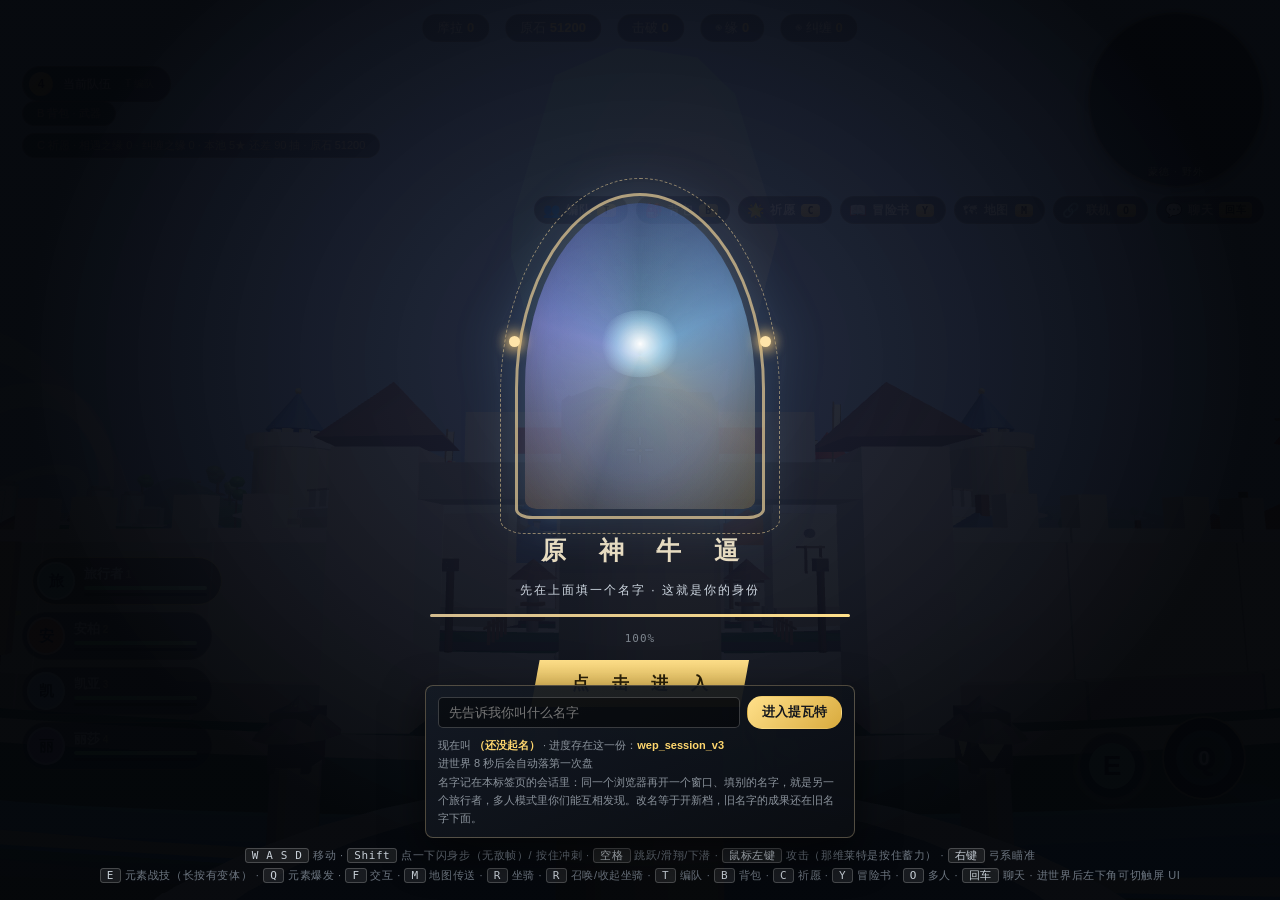
==== ys/原神启动.html @ 320d1ef2 "gta,原神" ====
<!DOCTYPE html>
<html lang="zh-CN">
<head>
<meta charset="UTF-8">
<meta name="viewport" content="width=device-width,initial-scale=1,maximum-scale=1,user-scalable=no,viewport-fit=cover">
<title>原神牛逼</title>
<style>
:root{--gold:#d3bc8e;--gold2:#ffd76e}
*{margin:0;padding:0;box-sizing:border-box}
html,body{width:100%;height:100%;overflow:hidden;background:#000;color:#fff;
  font-family:"PingFang SC","Microsoft YaHei",sans-serif;user-select:none}
#c{display:block;position:fixed;inset:0}
#ui{position:fixed;inset:0;pointer-events:none;z-index:10}
#cross{position:absolute;left:50%;top:50%;width:26px;height:26px;margin:-13px 0 0 -13px}
#cross i{position:absolute;background:rgba(255,255,255,.9);box-shadow:0 0 3px #000}
#cross .t,#cross .b{width:2px;height:8px;left:12px}
#cross .l,#cross .r{height:2px;width:8px;top:12px}
#cross .t{top:0}#cross .b{bottom:0}#cross .l{left:0}#cross .r{right:0}
#cross .d{width:3px;height:3px;left:11.5px;top:11.5px;border-radius:50%;background:var(--gold2)}
#cross.hide{display:none}
/* 操作方式开关：自动判定认错机器（带触摸屏的笔记本会被当成手机）时，玩家自己掰回来 */
#uiMode{position:absolute;left:12px;bottom:12px;z-index:11;display:none;
  pointer-events:auto;cursor:pointer;font-size:11px;letter-spacing:1px;color:var(--gold);
  touch-action:manipulation;
  background:rgba(14,18,26,.62);border:1px solid rgba(211,188,142,.35);
  border-radius:16px;padding:5px 13px;transition:.2s}
#uiMode:hover{border-color:var(--gold2);background:rgba(58,48,26,.72);color:#fff}
#uiMode.on{display:block}
body.touch #uiMode{left:50%;bottom:8px;transform:translateX(-50%);padding:6px 15px;font-size:11.5px}
body.tl #uiMode{display:none!important}
#aim{position:absolute;inset:0;display:none}
#aim.on{display:block}
#aim .cross{position:absolute;left:50%;top:50%;width:32px;height:32px;margin:-16px 0 0 -16px}
#aim .cross i{position:absolute;background:#ffd76e;box-shadow:0 0 3px #000}
#aim .cross .t,#aim .cross .b{width:2px;height:10px;left:15px}
#aim .cross .l,#aim .cross .r{height:2px;width:10px;top:15px}
#aim .cross .t{top:0}#aim .cross .b{bottom:0}
#aim .cross .l{left:0}#aim .cross .r{right:0}
#aim .cross .d{width:4px;height:4px;left:14px;top:14px;border-radius:50%;background:#ffd76e}
#aim .bar{position:absolute;left:50%;top:calc(50% + 40px);transform:translateX(-50%);
  width:160px;height:5px;background:rgba(0,0,0,.6);border:1px solid rgba(255,215,110,.5);
  border-radius:3px;overflow:hidden}
#aim .bar i{display:block;height:100%;width:0%;background:linear-gradient(90deg,#ffd76e,#fff2c0)}
#aim .hint{position:absolute;left:50%;top:calc(50% + 56px);transform:translateX(-50%);
  font-size:12px;color:rgba(255,255,255,.55);text-shadow:0 1px 3px #000}
#aim .vig{position:absolute;inset:0;background:radial-gradient(ellipse at center,
  transparent 30%, rgba(0,0,0,.35) 70%, rgba(0,0,0,.85) 100%);pointer-events:none}
#teamBar{position:absolute;left:22px;top:66px;
  background:rgba(14,18,26,.62);border:1px solid rgba(211,188,142,.35);
  border-radius:24px;padding:5px 16px 5px 6px;
  display:flex;align-items:center;gap:10px;font-size:12px;
  cursor:pointer;pointer-events:auto;transition:.2s}
#teamBar:hover{border-color:var(--gold2);background:rgba(58,48,26,.72)}
#teamBar .num{width:24px;height:24px;border-radius:50%;
  background:linear-gradient(135deg,#ffe08a,#d9ab3e);color:#2a2008;
  display:grid;place-items:center;font-weight:800;font-size:12px}
#teamBar .key{font-size:10px;color:var(--gold);opacity:.8;margin-left:4px}
#bagBar{position:absolute;left:22px;top:101px;background:rgba(14,18,26,.62);
  border:1px solid rgba(211,188,142,.35);border-radius:24px;padding:4px 14px;
  font-size:11px;color:var(--gold);cursor:pointer;pointer-events:auto;transition:.2s}
#bagBar:hover{border-color:var(--gold2);background:rgba(58,48,26,.72);color:#fff}
#bossBar{position:absolute;left:50%;top:70px;transform:translateX(-50%);
  width:min(620px,72vw);display:none;text-align:center}
#bossBar.on{display:block}
#bossBar .name{font-size:15px;font-weight:700;letter-spacing:3px;color:#ffe9a8;
  text-shadow:0 2px 6px #000,0 0 20px rgba(255,150,80,.6);margin-bottom:5px}
#bossBar .name .sub{font-size:11px;color:rgba(255,255,255,.6);margin-left:8px;font-weight:400}
#bossBar .bar{height:12px;background:rgba(0,0,0,.7);
  border:1px solid rgba(255,200,100,.5);border-radius:6px;overflow:hidden}
#bossBar .bar i{display:block;height:100%;
  background:linear-gradient(90deg,#ff4040,#ff9040,#ffd76e);transition:width .25s}
#bossBar .hp{font-size:11px;color:rgba(255,255,255,.65);margin-top:3px;font-family:monospace}
#mapWrap{position:absolute;inset:0;display:none;align-items:center;justify-content:center;
  background:rgba(4,8,14,.88);pointer-events:auto;z-index:25;backdrop-filter:blur(6px)}
#mapWrap.on{display:flex}
.mapPanel{width:min(900px,96vw);max-height:94vh;padding:20px;
  background:linear-gradient(155deg,rgba(20,26,36,.98),rgba(10,13,18,.98));
  border:1px solid rgba(211,188,142,.45);border-radius:8px;position:relative;
  box-shadow:0 30px 90px rgba(0,0,0,.85)}
.mapPanel .hdr{display:flex;justify-content:space-between;align-items:flex-start;gap:10px;margin-bottom:14px}
.mapPanel .hdr .ttl{flex:1 1 auto;min-width:0;font-size:20px;font-weight:800;letter-spacing:6px;color:var(--gold2);
  text-shadow:0 2px 8px rgba(255,200,80,.3)}
.mapPanel .hdr .ttl .sub{display:block;font-size:11px;color:#8b939c;margin:5px 0 0;font-weight:400;
  letter-spacing:.4px;line-height:1.65}
/* 每个面板右上角的 ×：字号大、命中区够宽，手机上也要点得到（title 里留着原来的快捷键说明） */
.mapPanel .hdr .cls{cursor:pointer;flex:0 0 auto;color:#cfd8e2;font-size:19px;font-weight:700;line-height:1;
  min-width:34px;min-height:32px;display:grid;place-items:center;touch-action:manipulation;
  border:1px solid rgba(255,255,255,.22);border-radius:8px;background:rgba(255,255,255,.05);transition:.15s}
.mapPanel .hdr .cls:hover{color:#fff;border-color:var(--gold2);background:rgba(255,215,110,.16)}
#mapCanvas{display:block;width:100%;max-width:min(860px,max(200px,calc((94vh - 170px)*1.65)));height:auto;
  margin:0 auto;border-radius:5px;
  background:radial-gradient(ellipse at 50% 50%,rgba(30,50,80,.6),rgba(6,12,20,.9));
  border:1px solid rgba(211,188,142,.25)}
.mapPanel .ftr{margin-top:12px;display:flex;gap:14px;flex-wrap:wrap;font-size:12px;color:#a8b0b8}
.mapPanel .ftr .lg{display:flex;align-items:center;gap:6px}
.mapPanel .ftr .lg i{display:inline-block;width:10px;height:10px;border-radius:50%}
.tpBtn{position:absolute;pointer-events:none;transform:translate(-50%,-50%)}
.tpBtn .ic{width:26px;height:26px;border-radius:50%;cursor:pointer;pointer-events:auto;
  display:grid;place-items:center;font-size:14px;color:#12151c;transition:.15s;
  box-shadow:0 0 0 2px rgba(255,255,255,.85),0 0 16px rgba(255,215,110,.6);font-weight:900}
.tpBtn .ic:hover{filter:brightness(1.45);transform:scale(1.14)}
/* 名字只在悬停时出现：十几个锚点各自挂一块牌，图就又糊了 */
.tpBtn .nm{position:absolute;left:50%;top:30px;transform:translateX(-50%);
  white-space:nowrap;font-size:11px;color:#fff;background:rgba(0,0,0,.8);
  padding:2px 8px;border-radius:10px;border:1px solid rgba(211,188,142,.4);
  pointer-events:none;opacity:0;transition:.12s}
.tpBtn .ic:hover+.nm{opacity:1}
/* 总览图上二十多个锚点挤在一起，图标收小一号才不糊 */
.tpBtn.mini .ic{width:17px;height:17px;font-size:10px;
  box-shadow:0 0 0 1.6px rgba(255,255,255,.85),0 0 9px rgba(255,215,110,.55)}
#teamWrap{position:fixed;inset:0;display:none;align-items:center;justify-content:center;
  background:rgba(4,8,14,.9);z-index:26;backdrop-filter:blur(7px);padding:18px;overflow:auto}
#teamWrap.on{display:flex}
.teTabs{display:flex;gap:8px;margin-bottom:13px;flex-wrap:wrap}
.teTabs .tab{cursor:pointer;font-size:12px;padding:6px 15px;border-radius:16px;
  border:1px solid rgba(255,255,255,.18);color:#a8b0b8;transition:.15s}
.teTabs .tab:hover{color:#fff;border-color:var(--gold2)}
.teTabs .tab.on{color:#12151c;background:linear-gradient(135deg,#ffe08a,#d9ab3e);
  border-color:#ffe08a;font-weight:700}
.teHd{display:flex;gap:10px;align-items:center;margin-bottom:12px;font-size:11px;
  letter-spacing:2px;color:#8b939c}
.teHd input{background:rgba(0,0,0,.5);border:1px solid rgba(211,188,142,.4);color:var(--gold2);
  border-radius:6px;padding:6px 10px;font-size:14px;letter-spacing:2px;outline:none;width:210px}
.teBody{display:grid;grid-template-columns:308px 1fr;gap:18px}
@media(max-width:840px){.teBody{grid-template-columns:1fr}}
.teSec{font-size:11px;letter-spacing:3px;color:#8b939c;margin:0 0 9px}
.slot{display:flex;align-items:center;gap:9px;border:1px dashed rgba(211,188,142,.3);
  border-radius:10px;padding:7px 9px;margin-bottom:8px;min-height:56px;
  background:rgba(255,255,255,.02)}
.slot.full{border-style:solid;background:linear-gradient(90deg,rgba(58,48,26,.6),rgba(14,18,26,.6))}
.slot.bgSel{cursor:pointer;border-color:#ffd76e;box-shadow:0 0 0 1px rgba(255,215,110,.35)}
.slot .no{width:21px;height:21px;border-radius:50%;background:rgba(255,255,255,.1);
  display:grid;place-items:center;font-size:11px;color:var(--gold2);flex:0 0 auto}
.slot .av{width:38px;height:38px;border-radius:50%;display:grid;place-items:center;
  font-size:15px;font-weight:800;color:#12151c;flex:0 0 auto}
.slot .info{flex:1;min-width:0}
.slot .info b{font-size:13px;font-weight:600;display:block}
.slot .info span{font-size:10px;color:#8b939c}
.slot .ops{display:flex;gap:4px;flex:0 0 auto}
.slot .ops i{cursor:pointer;width:23px;height:23px;border-radius:6px;font-style:normal;
  display:grid;place-items:center;font-size:11px;color:#c8d0d8;
  background:rgba(255,255,255,.07);border:1px solid rgba(255,255,255,.12);transition:.15s}
.slot .ops i:hover{background:rgba(255,215,110,.24);color:#fff}
.slot .ph{font-size:11px;color:#5f6871;letter-spacing:2px;margin:auto}
.teGrid{display:grid;grid-template-columns:repeat(auto-fill,minmax(104px,1fr));gap:9px;
  align-content:start;max-height:46vh;overflow:auto;padding-right:4px}
.ccard{position:relative;cursor:pointer;border:1px solid rgba(255,255,255,.13);border-radius:9px;
  padding:9px 7px;background:rgba(255,255,255,.04);transition:.15s;text-align:center}
.ccard:hover{border-color:var(--gold2);transform:translateY(-2px);background:rgba(58,48,26,.5)}
.ccard.in{opacity:.4;cursor:default;transform:none;border-color:rgba(109,224,138,.55)}
.ccard.in:hover{background:rgba(255,255,255,.04)}
.ccard .av{width:36px;height:36px;margin:0 auto 6px;border-radius:50%;display:grid;
  place-items:center;font-size:14px;font-weight:800;color:#12151c}
.ccard .nm{font-size:12.5px}
.ccard .el{font-size:9.5px;color:#8b939c;margin-top:2px}
.ccard .tag{position:absolute;right:6px;top:5px;font-size:9px;color:#6de08a}
.teFtr{margin-top:15px;display:flex;gap:10px;align-items:center;flex-wrap:wrap}
/* ---- 背包 · 武器 ---- */
#bagWrap{position:fixed;inset:0;display:none;align-items:center;justify-content:center;
  background:rgba(4,8,14,.9);z-index:27;backdrop-filter:blur(7px);padding:18px;overflow:auto}
#bagWrap.on{display:flex}
.bgBody{display:grid;grid-template-columns:300px 1fr;gap:16px}
/* 名册有 15 个角色：整列自己滚，别把面板撑到屏幕外 */
#bgChars{max-height:38vh;overflow:auto;padding-right:5px}
.slot.ro{min-height:44px;padding:5px 9px;margin-bottom:5px;opacity:.72}
.slot.ro.bgSel{opacity:1}
.slot.ro .no{font-size:10px;color:#8b939c;background:rgba(255,255,255,.05)}
.slot.ro .av{width:32px;height:32px;font-size:13px}
@media(max-width:860px){.bgBody{grid-template-columns:1fr}}
/* 三个子页签：圣遗物 / 武器 / 经验书 */
.bgTabs{display:flex;gap:8px;margin:2px 0 13px}
.bgTab{cursor:pointer;font-size:12px;padding:6px 18px;border-radius:16px;letter-spacing:1px;
  border:1px solid rgba(255,255,255,.18);color:#a8b0b8;transition:.15s}
.bgTab:hover{color:#fff;border-color:rgba(211,188,142,.6)}
.bgTab.on{color:#2a2008;font-weight:800;border-color:transparent;
  background:linear-gradient(180deg,#ffe08a,#d9ab3e)}
.bgPane{display:none}
.bgPane.on{display:block}
.bgEmpty{border:1px dashed rgba(211,188,142,.3);border-radius:9px;padding:26px 20px;
  min-height:26vh;display:flex;flex-direction:column;gap:10px;align-items:center;
  justify-content:center;text-align:center;color:#8b939c;font-size:12px;line-height:1.9;
  background:rgba(255,255,255,.02)}
.bgEmpty b{font-size:15px;letter-spacing:3px;color:#c8b58a}
.bgEmpty span{max-width:560px}
/* 圣遗物页签：已穿五槽 / 套装计数 / 全部列表 / 强化区 */
.artSlots{display:flex;flex-wrap:wrap;gap:8px;margin:0 0 11px}
.asSlot{width:92px;padding:8px 6px;border-radius:9px;text-align:center;font-size:10.5px;cursor:pointer;
  border:1px solid rgba(255,255,255,.14);background:rgba(255,255,255,.03);transition:.15s}
.asSlot:hover{border-color:rgba(211,188,142,.6)}
.asSlot b{display:block;font-size:11.5px;letter-spacing:1px;margin-top:3px;color:#e8eef5}
.asSlot .sv{display:block;font-size:10px;color:#c8b58a;margin-top:2px}
.asSlot.empty{opacity:.5}
.artSets{display:flex;flex-wrap:wrap;gap:7px;margin:0 0 13px;font-size:11px}
.artSets .st{padding:4px 10px;border-radius:12px;border:1px solid rgba(255,255,255,.14);color:#98a1ab}
.artSets .st.on2{color:#ffe9b0;border-color:rgba(255,215,110,.55)}
.artSets .st.on4{font-weight:800;border-color:transparent;color:#2a2008;
  background:linear-gradient(180deg,#ffe08a,#d9ab3e)}
.arCard{display:flex;gap:10px;align-items:flex-start;border:1px solid rgba(255,255,255,.12);
  border-radius:9px;padding:9px 11px;margin-bottom:8px;
  background:linear-gradient(150deg,rgba(26,32,42,.9),rgba(12,15,21,.9))}
.artList{display:grid;grid-template-columns:repeat(auto-fill,minmax(272px,1fr));gap:9px;
  max-height:44vh;overflow:auto;padding-right:4px}
.artList .arCard{margin-bottom:0}
.arCard.s5{border-color:rgba(255,196,77,.55)}
.arCard.s4{border-color:rgba(176,143,219,.5)}
.arCard.on{outline:1px solid rgba(255,224,138,.85)}
.arCard .arIco{width:34px;height:34px;flex:none;border-radius:8px;display:flex;align-items:center;
  justify-content:center;font-size:14px;font-weight:800;color:#0e1218}
.arCard .arB{flex:1;min-width:0}
.arCard .arT{font-size:12.5px;letter-spacing:.6px;color:#e8eef5}
.arCard .arM{font-size:11px;color:#c8b58a;margin-top:2px}
.arCard .arS{font-size:10.5px;color:#9aa3ad;margin-top:3px;line-height:1.7}
.arCard .arOps{display:flex;gap:6px;flex-wrap:wrap;margin-top:6px}
.arBtn{cursor:pointer;font-size:10.5px;padding:4px 11px;border-radius:11px;user-select:none;
  border:1px solid rgba(255,255,255,.2);color:#c9d2db;transition:.15s}
.arBtn:hover{color:#fff;border-color:rgba(211,188,142,.7)}
.arBtn.pr{color:#2a2008;font-weight:800;border-color:transparent;
  background:linear-gradient(180deg,#ffe08a,#d9ab3e)}
.arBtn.sel{color:#ffe9b0;border-color:rgba(255,215,110,.8)}
.artUp{border:1px dashed rgba(211,188,142,.34);border-radius:9px;padding:11px 13px;margin:4px 0 10px;
  background:rgba(255,255,255,.02);font-size:11.5px;line-height:1.85}
.artUp .qk{display:flex;gap:6px;flex-wrap:wrap;align-items:center;margin:7px 0}
.artUp .feed{max-height:176px;overflow:auto;margin-top:7px;padding-top:7px;
  border-top:1px solid rgba(255,255,255,.1)}
.artUp .fd{display:flex;gap:8px;align-items:center;font-size:10.5px;padding:3px 2px;cursor:pointer}
.artUp .fd:hover{color:#ffe9b0}
body.touch .arBtn{padding:8px 15px;font-size:12px}
body.touch .asSlot{width:70px;padding:10px 4px}
/* 获得提示：左下角一条一条排队冒出来（一次开宝箱出五样也看得清）。
   它是 #ui 里的绝对定位元素，不是 fixed —— body.tl 强制横屏时整层会跟着转，fixed 会跑出画面。
   队伍栏在 left:22 / bottom:130 往上约 200px，所以这里从 bottom:340 起、往上叠。 */
#grants{position:absolute;left:22px;bottom:340px;display:flex;flex-direction:column-reverse;
  gap:6px;pointer-events:none;max-width:min(360px,46vw)}
.gv{display:flex;gap:9px;align-items:center;padding:7px 11px;border-radius:9px;font-size:12px;
  border-left:3px solid #ffd76e;color:#eef3f8;opacity:0;transform:translateX(-14px);
  transition:opacity .26s ease-out,transform .26s ease-out;
  background:linear-gradient(90deg,rgba(10,14,20,.86),rgba(10,14,20,.4))}
.gv.in{opacity:1;transform:none}
.gv.out{opacity:0;transform:translateX(-10px)}
.gv .gi{width:26px;height:26px;flex:none;border-radius:6px;display:flex;align-items:center;
  justify-content:center;font-size:12px;font-weight:800;color:#0e1218}
.gv b{font-weight:700;letter-spacing:.4px}
.gv .gn{color:#c8b58a}
.gv .gw{font-size:10.5px;color:#939caa;margin-left:auto;white-space:nowrap}
body.touch #grants{left:12px;bottom:372px;max-width:54vw}
/* 技能页签：普攻 / 战技 / 爆发 / 被动，一条一段分开写 */
.skCard{border:1px solid rgba(255,255,255,.13);border-radius:9px;padding:11px 13px;margin-bottom:9px;
  background:linear-gradient(150deg,rgba(26,32,42,.9),rgba(12,15,21,.9))}
.skCard .skH{display:flex;flex-wrap:wrap;gap:9px;align-items:baseline;
  font-size:11.5px;letter-spacing:1.5px;color:#8b939c}
.skCard .skH b{color:#f0e6cf;font-size:13.5px;letter-spacing:.5px}
.skCard .skH i{font-style:normal;font-size:10px;padding:1px 8px;border-radius:9px;
  border:1px solid rgba(211,188,142,.4);color:#c8b58a;letter-spacing:0}
.skCard .skD{margin-top:7px;font-size:11.5px;line-height:1.95;color:#a8b0b8}
.skCard .skD em{font-style:normal;color:#ffd76e}
.skCard.none{opacity:.62}
/* 命座页签：六条一列，点亮的高亮成金，没点亮的置灰 */
.cnCard{position:relative;border:1px solid rgba(255,255,255,.13);border-radius:9px;padding:11px 13px;
  margin-bottom:9px;background:linear-gradient(150deg,rgba(26,32,42,.9),rgba(12,15,21,.9));opacity:.5}
.cnCard.lit{opacity:1;border-color:rgba(230,180,82,.65);
  background:linear-gradient(150deg,rgba(58,46,20,.92),rgba(20,17,10,.94))}
.cnCard.next{opacity:.85;border-color:rgba(211,188,142,.45)}
.cnCard .cnH{display:flex;flex-wrap:wrap;gap:9px;align-items:baseline;font-size:11.5px;
  letter-spacing:1.5px;color:#8b939c}
.cnCard .cnH b{color:#e8e2d0;font-size:13.5px;letter-spacing:.5px}
.cnCard.lit .cnH span{color:#ffd76e}
.cnCard .cnD{margin-top:7px;font-size:11.5px;line-height:1.95;color:#a8b0b8}
.cnCard .cnD em{font-style:normal;color:#9fd6e8}
.cnCard .cnAct{margin-top:9px;display:inline-block;padding:5px 12px;border-radius:7px;font-size:11.5px;
  letter-spacing:.5px;color:#2a2008;font-weight:800;cursor:pointer;
  background:linear-gradient(180deg,#ffe08a,#d9ab3e)}
.cnCard .cnAct.off{color:#7d858e;background:none;border:1px dashed rgba(211,188,142,.35);cursor:default}
.cnBag{display:flex;flex-wrap:wrap;gap:6px 14px;margin:2px 0 12px;font-size:11.5px;color:#a8b0b8}
.cnBag b{color:#ffd76e;font-family:monospace}
/* 祈愿四张池子的页签 */
.wiTabs{display:flex;gap:8px;margin:2px 0 12px;flex-wrap:wrap}
.wiTab{cursor:pointer;font-size:12px;padding:6px 16px;border-radius:16px;letter-spacing:1px;
  border:1px solid rgba(255,255,255,.18);color:#a8b0b8;transition:.15s}
.wiTab:hover{color:#fff;border-color:rgba(211,188,142,.6)}
.wiTab.on{color:#2a2008;font-weight:800;border-color:transparent;
  background:linear-gradient(180deg,#ffe08a,#d9ab3e)}
.wiPool{border:1px solid rgba(211,188,142,.28);border-radius:9px;padding:11px 14px;margin-bottom:12px;
  background:rgba(255,255,255,.03);font-size:12px;color:#b9c6d8;line-height:1.9}
.wiPool b{color:#ffd76e}
.wiPool .upN{color:#e6b452;font-weight:800;font-size:13.5px}
.wiPool .upN.p4{color:#b98adb}
.wiFail b{color:#ff9a7a}
/* 稀有度边框：四星紫、五星金（背包名册与编队池共用） */
.slot.s4{box-shadow:inset 0 0 0 2px rgba(185,138,219,.75)}
.slot.s5{box-shadow:inset 0 0 0 2px rgba(230,180,82,.85)}
.ccard.s4{box-shadow:inset 0 0 0 2px rgba(185,138,219,.7)}
.ccard.s5{box-shadow:inset 0 0 0 2px rgba(230,180,82,.8)}
.slot.lock,.ccard.lock{opacity:.4;filter:grayscale(.7)}
.slot .rw{position:absolute;right:2px;top:1px;font-size:9px;letter-spacing:0}
.slot .rw.p5{color:#e6b452}.slot .rw.p4{color:#b98adb}
/* 底部横铺满：角色属性 + 等级 + 突破 */
.bgFoot{margin-top:15px;border:1px solid rgba(211,188,142,.28);border-radius:8px;
  padding:9px 12px;background:rgba(255,255,255,.03);font-size:11.5px;color:#a8b0b8;
  display:flex;flex-wrap:wrap;gap:4px 18px;align-items:center}
.bgFoot .cs{display:flex;gap:8px;align-items:baseline;white-space:nowrap}
.bgFoot .cs span{color:#8b939c}
.bgFoot .cs b{color:var(--gold2);font-family:monospace;font-weight:700}
.bgFoot .cs i{font-style:normal;color:#6de08a;font-size:10px}
.bgFoot .cs.hl b{font-size:13px}
.bgFoot .cs.wide{flex:1 1 100%;white-space:normal}
.bgFoot .cs.wide b{font-size:10.5px;color:#b9c6d8;line-height:1.6;font-weight:400}
.bgFoot .ascBtn{margin:0 0 0 auto;padding:6px 14px}
.ascBtn{margin:7px 0 2px;padding:7px 10px;border-radius:7px;text-align:center;
  font-size:11.5px;letter-spacing:.5px;color:#7d858e;cursor:default;
  border:1px dashed rgba(211,188,142,.35);background:rgba(255,255,255,.03)}
.ascBtn.can{color:#2a2008;font-weight:800;border:none;cursor:pointer;
  background:linear-gradient(180deg,#ffe08a,#d9ab3e)}
.ascBtn.can:hover{filter:brightness(1.12)}
/* 经验书页签：三张卡，够不着上限才可点 */
.bgBooks{display:grid;grid-template-columns:repeat(auto-fill,minmax(196px,1fr));gap:10px}
.bkCard{cursor:default;border:1px solid rgba(255,255,255,.14);border-radius:9px;padding:12px;
  background:linear-gradient(150deg,rgba(26,32,42,.92),rgba(12,15,21,.92));
  display:flex;flex-direction:column;gap:5px;opacity:.58;transition:.15s}
.bkCard.can{opacity:1;cursor:pointer}
.bkCard.can:hover{transform:translateY(-2px);filter:brightness(1.15)}
.bkCard .bkk{width:34px;height:34px;border-radius:8px;display:grid;place-items:center;
  color:#12151c;font-weight:900;font-size:15px}
.bkCard .bkn{font-size:13px;font-weight:700;color:#e8e2d0}
.bkCard .bke{font-size:11px;color:#8b939c}
.bkCard .bkc{font-family:monospace;font-size:16px;color:var(--gold2)}
.bkCard .bkb{margin-top:3px;font-size:11px;text-align:center;padding:4px;border-radius:6px;
  border:1px dashed rgba(211,188,142,.35);color:#7d858e}
.bkCard.can .bkb{border-style:solid;color:#2a2008;font-weight:800;
  background:linear-gradient(180deg,#ffe08a,#d9ab3e)}
.bkSum{font-size:11.5px;color:#8b939c;margin-bottom:9px;line-height:1.8}
.bkSum b{color:var(--gold2);font-family:monospace}
.bgList{display:grid;grid-template-columns:repeat(auto-fill,minmax(184px,1fr));gap:9px;
  align-content:start;max-height:38vh;overflow:auto;padding-right:4px}
.wcard{position:relative;cursor:pointer;border:1px solid rgba(255,255,255,.14);border-radius:9px;
  padding:8px 10px;background:linear-gradient(150deg,rgba(26,32,42,.92),rgba(12,15,21,.92));
  transition:.15s}
.wcard:hover{border-color:var(--gold2);transform:translateY(-2px)}
.wcard.on{border-color:var(--gold2);background:linear-gradient(150deg,rgba(58,48,26,.8),rgba(14,18,26,.8))}
.wcard .st{font-size:9.5px;letter-spacing:2px}
.wcard .nm{font-size:13px;font-weight:700;color:#eef2f6;margin:1px 0}
.wcard .ms{font-size:11px;color:var(--gold2);font-family:monospace}
.wcard .sb{font-size:10px;color:#8b939c}
.wcard .tag{position:absolute;right:8px;top:7px;font-size:9px;padding:2px 6px;border-radius:8px;
  background:rgba(255,215,110,.18);color:#ffd76e;border:1px solid rgba(255,215,110,.4)}
.wcard .empty{font-size:11px;color:#5f6871;letter-spacing:2px;padding:14px 2px}
.wcard .ef{font-size:9.5px;color:#7fd7c4;margin-top:3px;line-height:1.4}
.wcard .tag.pity{background:rgba(255,190,60,.26);color:#ffe08a;
  border-color:rgba(255,190,60,.6);right:auto;left:8px}
.wcard.pity{box-shadow:0 0 0 1px rgba(255,190,60,.5),0 0 18px rgba(255,180,60,.25)}
.wcard.s4{border-color:rgba(185,138,219,.5)}
.wcard.s5{border-color:rgba(230,180,82,.65);box-shadow:0 0 16px rgba(230,180,82,.2)}
.wcard.fresh{animation:wpop .45s ease-out}
.wcard.mcard{background:linear-gradient(155deg,rgba(22,36,44,.95),rgba(10,15,21,.95))}
.wcard.mcard.s5{background:linear-gradient(155deg,rgba(48,41,22,.88),rgba(14,16,22,.95))}
.wcard.mcard .sb{line-height:1.45;margin-top:2px}
.wcard.lock{opacity:.5;filter:grayscale(.6)}
@keyframes wpop{from{transform:scale(.82);opacity:0}to{transform:scale(1);opacity:1}}
.bgStats .sk b{font-weight:600;color:#7fd7c4;font-size:10.5px;letter-spacing:0;
  font-family:inherit;text-align:right;max-width:210px}
#wishBar{position:absolute;left:22px;top:133px;background:rgba(14,18,26,.62);
  border:1px solid rgba(211,188,142,.35);border-radius:24px;padding:4px 14px;
  font-size:11px;color:var(--gold);cursor:pointer;pointer-events:auto;transition:.2s}
#wishBar:hover{border-color:var(--gold2);background:rgba(58,48,26,.72);color:#fff}
#wishWrap{position:fixed;inset:0;display:none;align-items:center;justify-content:center;
  background:rgba(4,8,14,.88);pointer-events:auto;z-index:25;backdrop-filter:blur(6px)}
#wishWrap.on{display:flex}
/* 祈愿面板只有一列：左列直接占满整个内容区（原来的右列"抽卡记录"搬进了独立悬浮窗） */
.wiBody{display:block}
.wiBank{font-size:13px;color:#cfd8e2;padding:2px 0 10px;display:flex;gap:18px}
.wiBank b{color:var(--gold2);font-family:monospace;font-size:17px}
.wiBank span{font-size:11px;color:#7d858e}
.wiBank .ball{display:flex;align-items:center;gap:6px}
.wiBank .ball:first-child{color:#8fd0ff}
.wiShort{display:none;margin:0 0 8px;padding:7px 11px;border-radius:8px;font-size:11.5px;
  color:#ffd9a8;background:rgba(88,52,16,.72);border:1px solid rgba(255,190,90,.5);
  box-shadow:0 6px 18px rgba(0,0,0,.45);animation:wishPop .28s ease-out}
.wiShort.on{display:block}
@keyframes wishPop{from{opacity:0;transform:translateY(-6px)}to{opacity:1;transform:none}}
.wiCost{font-size:11px;color:#7d858e;margin-top:9px}
.wiBtns{display:flex;gap:10px}
.wiBtns .btn{flex:1;text-align:center;cursor:pointer;font-size:13px;padding:10px 0;
  border-radius:20px;border:1px solid rgba(211,188,142,.5);color:var(--gold);
  background:rgba(255,255,255,.04);transition:.15s}
.wiBtns .btn.go{background:linear-gradient(135deg,#ffe08a,#d9ab3e);color:#2a2008;
  font-weight:800;border-color:#ffe08a}
.wiBtns .btn.go:hover{filter:brightness(1.12)}
.wiBtns .btn.off{opacity:.42;cursor:not-allowed;filter:grayscale(.5)}
.wiPity{font-size:11.5px;color:#9aa4ae;line-height:1.95}
.wiPity b{color:var(--gold2);font-family:monospace}
.wiRate div{display:flex;justify-content:space-between;gap:8px;align-items:baseline;
  font-size:11.5px;color:#8b939c;padding:3px 0;border-bottom:1px dashed rgba(255,255,255,.07)}
.wiRate b{color:#eef2f6;font-family:monospace}
.wiRate i{font-style:normal;color:#5f6871;font-size:10px}
.wiList{display:grid;grid-template-columns:1fr;gap:5px;
  max-height:56vh;overflow:auto;padding-right:4px;margin-top:8px}
/* 抽卡记录悬浮窗：盖在祈愿面板（25）之上，自己的 × 与 Esc 只关这一层 */
#wishHistWrap{position:fixed;inset:0;display:none;align-items:center;justify-content:center;
  background:rgba(4,8,14,.82);pointer-events:auto;z-index:28;backdrop-filter:blur(6px)}
#wishHistWrap.on{display:flex}
#wishHistWrap .mapPanel{width:min(620px,94vw)}
/* ---- 深渊：选层/点将悬浮窗 + 场内左侧进度 ---- */
#abyWrap,#hbWrap,#hbDrop{position:fixed;inset:0;display:none;align-items:center;
  justify-content:center;background:rgba(4,6,12,.84);pointer-events:auto;backdrop-filter:blur(6px)}
#abyWrap{z-index:29}#hbWrap{z-index:26}#hbDrop{z-index:27;background:rgba(3,5,10,.72)}
#abyWrap.on,#hbWrap.on,#hbDrop.on{display:flex}
#abyWrap .mapPanel,#hbWrap .mapPanel{width:min(780px,92%);max-height:88%;overflow:auto}
#hbDrop .mapPanel{width:min(460px,86%);max-height:76%;overflow:auto}
.abBody{display:flex;flex-direction:column;gap:8px}
.abTip{font-size:11.5px;line-height:1.7;color:#9fb0c4;background:rgba(90,130,190,.10);
  border:1px solid rgba(140,170,220,.20);border-radius:8px;padding:9px 12px}
.abWeek{font-size:11.5px;color:#c8b28a}
.abWeek b{color:#ffd76e;font-size:13px}
.abRow{display:flex;align-items:center;justify-content:space-between;gap:12px;flex-wrap:wrap;
  padding:9px 12px;border-radius:9px;border:1px solid rgba(255,255,255,.10);background:rgba(255,255,255,.035)}
.abRow.lock{opacity:.5}
.abRow .l{display:flex;flex-direction:column;gap:3px;flex:1 1 240px;min-width:0}
.abRow .l b{font-size:14px;color:var(--gold2);letter-spacing:1px}
.abRow .l .st{font-size:11px;color:#8fd6a4}
.abRow.lock .l .st{color:#8b939c}
.abRow .l .ds{font-size:11px;color:#93a2b2;line-height:1.6}
.abRow .r{display:flex;gap:8px;flex:0 0 auto;align-items:center}
.abRow .lk{font-size:11px;color:#7d8792}
.abSec{margin:12px 0 6px;font-size:12px;letter-spacing:2px;color:var(--gold)}
.abSlots{display:flex;gap:8px;flex-wrap:wrap}
.abSlot{width:112px;min-height:56px;border-radius:9px;border:1px dashed rgba(255,255,255,.26);
  display:flex;align-items:center;gap:7px;padding:6px 8px;cursor:pointer;
  background:rgba(255,255,255,.03);font-size:12px;color:#8b939c}
.abSlot.full{border-style:solid;background:rgba(255,255,255,.07);color:#e8eef4}
.abSlot i{font-style:normal;font-size:18px;color:#6d7680}
.abSlot b{width:26px;height:26px;border-radius:50%;display:inline-flex;align-items:center;
  justify-content:center;color:#0d1116;font-size:13px;flex:0 0 auto}
.abPool{display:flex;flex-wrap:wrap;gap:7px;max-height:240px;overflow:auto}
.abFtr{display:flex;align-items:center;gap:12px;margin-top:14px;flex-wrap:wrap}
.abFtr .tip{font-size:11px;color:#8b939c}
#abyHud{position:fixed;left:16px;top:96px;z-index:12;display:none;flex-direction:column;gap:5px;
  width:190px;padding:11px 13px;border-radius:11px;pointer-events:auto;
  background:rgba(9,7,18,.66);border:1px solid rgba(168,132,255,.34);backdrop-filter:blur(4px)}
#abyHud.on{display:flex}
#abyHud .t{font-size:12.5px;font-weight:700;color:#d9b8ff;letter-spacing:1px}
#abyHud .r{font-size:11px;color:#f0e6ff}
#abyHud .n{font-size:12px;color:#cfd8e2}
#abyHud .n b{color:#ffd76e;font-size:16px}
#abyHud .g{font-size:10.5px;color:#93a2b2;line-height:1.5}
#abyHud .abOut{margin-top:3px;font-size:11px;padding:6px 10px;min-height:32px}
/* ---- 冒险书：一行一条 + 掉落「更多」悬浮窗 ---- */
.hbRow{display:flex;align-items:center;gap:10px;padding:8px 11px;border-radius:9px;flex-wrap:wrap;
  border:1px solid rgba(255,255,255,.10);background:rgba(255,255,255,.035)}
.hbRow .nm{flex:0 0 auto;min-width:120px;font-size:13px;font-weight:700;color:var(--gold2)}
.hbRow .nm s{display:block;text-decoration:none;font-size:10.5px;font-weight:400;color:#8b939c}
.hbRow .dp{flex:1 1 200px;min-width:0;font-size:11.5px;color:#a8b6c4;line-height:1.6}
.hbRow .ops{display:flex;gap:7px;flex:0 0 auto;align-items:center}
.hbRow .tag2{font-size:10.5px;color:#8fd6a4}
.hbRow .tag2.warn{color:#ff9a7a}
.hbMore,.hbTp,.hbGet{cursor:pointer;font-size:11.5px;padding:5px 11px;border-radius:7px;min-height:30px;
  border:1px solid rgba(211,188,142,.42);background:rgba(255,255,255,.05);color:var(--gold);
  display:inline-flex;align-items:center;touch-action:manipulation;user-select:none}
.hbTp{border-color:rgba(120,190,255,.5);color:#9fd0ff}
.hbGet{border-color:rgba(255,215,110,.6);color:#ffd76e}
.hbMore:hover,.hbTp:hover,.hbGet:hover{background:rgba(255,215,110,.14);color:#fff}
.hbDrops{display:flex;flex-direction:column;gap:6px;font-size:12px;color:#cfd8e2;line-height:1.7}
.hbDrops i{font-style:normal;color:var(--gold2)}
.wiHdrR{display:flex;align-items:center;gap:8px;flex:0 0 auto}
.wiHistBtn{cursor:pointer;flex:0 0 auto;color:var(--gold);font-size:12px;letter-spacing:1px;
  min-height:32px;display:inline-flex;align-items:center;gap:6px;padding:0 13px;border-radius:8px;
  border:1px solid rgba(211,188,142,.45);background:rgba(255,255,255,.05);
  touch-action:manipulation;user-select:none;-webkit-user-select:none;transition:.15s}
.wiHistBtn:hover{color:#fff;border-color:var(--gold2);background:rgba(255,215,110,.16)}
.wiHistBtn b{color:#ffd76e;font-family:monospace}
.whF{cursor:pointer;font-size:11.5px;padding:5px 13px;border-radius:14px;letter-spacing:1px;
  color:#9aa4ae;border:1px solid rgba(255,255,255,.16);background:rgba(255,255,255,.04);
  touch-action:manipulation;transition:.15s}
.whF:hover{color:#fff;border-color:rgba(211,188,142,.6)}
.whF.on{color:#2a2008;font-weight:800;border-color:transparent;
  background:linear-gradient(135deg,#ffe08a,#d9ab3e)}
.whTabs{display:flex;gap:7px;flex-wrap:wrap;margin:0 0 4px}
.whStat{display:flex;gap:14px;flex-wrap:wrap;font-size:11.5px;color:#8b939c;margin:2px 0 8px}
.whStat b{color:var(--gold2);font-family:monospace}
/* 折叠块：后五日 up 预览与抽卡记录都要点一下才展开，面板平时才不会被撑长 */
.wiTg{cursor:pointer;display:inline-flex;align-items:center;gap:7px;margin-top:9px;
  font-size:11.5px;letter-spacing:1px;color:var(--gold);padding:6px 13px;border-radius:15px;
  border:1px solid rgba(211,188,142,.38);background:rgba(255,255,255,.04);
  touch-action:manipulation;user-select:none;-webkit-user-select:none;transition:.15s}
.wiTg:hover{color:#fff;border-color:var(--gold2);background:rgba(255,215,110,.12)}
.wiTg b{color:#ffd76e;font-family:monospace;font-weight:700}
.wiTg i{font-style:normal;color:#6f7982;font-size:10px}
.wiPrev{display:none;margin-top:6px}
.wiPrev.on{display:block}
.wiPrev .pr{display:flex;justify-content:space-between;gap:10px;align-items:baseline;
  font-size:11.5px;color:#8b939c;padding:4px 2px;border-bottom:1px dashed rgba(255,255,255,.07)}
.wiPrev .pr b{color:#e6b452;font-weight:700}
.wiPrev .pr.today{color:#cfd8e2}
.wiRow{display:flex;align-items:center;gap:9px;font-size:11.5px;color:#b9c3cd;
  padding:5px 9px;border-left:3px solid #5d6670;background:rgba(255,255,255,.03);border-radius:0 6px 6px 0}
.wiRow.s5{border-left-color:#e6b452;color:#ffe9a8;background:rgba(90,66,20,.28)}
.wiRow.s4{border-left-color:#b98adb;color:#e6d4f7;background:rgba(58,40,78,.24)}
.wiRow .nm{font-weight:700}
.wiRow .pl{color:#7d858e;font-size:10px}
.wiRow .tm{margin-left:auto;color:#6f7982;font-family:monospace;font-size:10px;white-space:nowrap}
.wiSum{font-size:11.5px;color:#9aa4ae;line-height:1.9}
.wiSum b{color:var(--gold2);font-family:monospace}
#giftWrap{position:fixed;inset:0;display:none;align-items:center;justify-content:center;
  background:rgba(4,8,14,.86);pointer-events:auto;z-index:30;backdrop-filter:blur(7px)}
#giftWrap.on{display:flex}
.giftPanel{width:min(520px,92vw);padding:26px 28px;text-align:center;
  background:linear-gradient(160deg,rgba(28,24,16,.98),rgba(10,13,18,.98));
  border:1px solid rgba(255,215,110,.5);border-radius:12px;
  box-shadow:0 30px 90px rgba(0,0,0,.85),0 0 40px rgba(255,200,90,.12)}
.giftPanel .gttl{font-size:24px;font-weight:800;letter-spacing:8px;color:var(--gold2);
  text-shadow:0 2px 10px rgba(255,200,80,.35)}
.giftPanel .gsub{font-size:11px;letter-spacing:3px;color:#8b939c;margin:6px 0 16px}
.giftPanel .gbody{font-size:13px;line-height:1.95;color:#cfd8e2;text-align:left}
.giftPanel .gbody b{color:var(--gold2);font-family:monospace;font-size:16px}
.giftPanel .ghint{font-size:11.5px;color:#7d858e}
.giftPanel .gbtn{margin:20px auto 0;display:inline-block;cursor:pointer;font-size:14px;
  padding:10px 30px;border-radius:22px;font-weight:800;
  background:linear-gradient(135deg,#ffe08a,#d9ab3e);color:#2a2008;border:1px solid #ffe08a}
.giftPanel .gbtn:hover{filter:brightness(1.1)}
/* ---- 联机面板 ---- */
#netWrap{position:fixed;inset:0;display:none;align-items:center;justify-content:center;
  background:rgba(4,8,14,.9);z-index:27;backdrop-filter:blur(7px);padding:18px;overflow:auto}
#netWrap.on{display:flex}
.netCols{display:grid;grid-template-columns:1fr 1fr;gap:16px;align-items:start}
.netCol{display:flex;flex-direction:column;gap:9px}
.netRow{display:flex;gap:7px;align-items:center;flex-wrap:wrap}
.netIn{flex:1 1 130px;min-width:0;background:rgba(0,0,0,.45);border:1px solid rgba(255,255,255,.2);
  color:#e8eef5;font-size:12.5px;padding:6px 9px;border-radius:5px;outline:none;font-family:monospace}
.netIn:focus{border-color:var(--gold2)}
textarea.netIn{flex:1 1 100%;min-height:62px;resize:vertical;line-height:1.5;font-size:11px}
.netSta{font-size:11.5px;color:#9aa4ae;line-height:1.7}
.netSta b{color:#6fd28a;font-family:monospace}
.netSta b.off{color:#8b939c}
.netPeer{display:flex;align-items:center;gap:8px;padding:6px 9px;margin-bottom:5px;font-size:12px;
  border:1px solid rgba(255,255,255,.14);border-radius:6px;background:rgba(255,255,255,.03);color:#cfd8e2}
.netPeer i{width:9px;height:9px;border-radius:50%;flex:0 0 auto;
  box-shadow:0 0 8px currentColor;background:currentColor}
.netPeer em{font-style:normal;margin-left:auto;color:#8b939c;font-family:monospace;font-size:11px}
.netLog{height:150px;overflow:auto;padding:8px 10px;border-radius:6px;font-size:12px;line-height:1.85;
  background:rgba(0,0,0,.42);border:1px solid rgba(255,255,255,.12);color:#b9c2cc}
.netLog div{word-break:break-all}
.netLog .me{color:#ffd76e}.netLog .them{color:#8fd6ff}.netLog .sys{color:#7d858e;font-size:11px}
.netSec{font-size:11px;letter-spacing:2px;color:var(--gold);margin:2px 0 -2px}
.netPeer{flex-wrap:wrap}
.netPeer .pb{cursor:pointer;font-size:11px;padding:3px 10px;border-radius:13px;margin-left:6px;
  white-space:nowrap;border:1px solid rgba(211,188,142,.42);color:#c9b98e;
  background:rgba(255,255,255,.04);transition:.15s}
.netPeer .pb:hover{color:#fff;border-color:var(--gold2)}
.netPeer .pb.hi{color:#12151c;font-weight:700;border-color:transparent;
  background:linear-gradient(135deg,#ffe08a,#d9ab3e)}
.netPeer .pb.warn{color:#ffd0c4;border-color:rgba(255,150,120,.6)}
.netPeer .pb.off{opacity:.38;pointer-events:none}
.netPeer .pb.mini{margin-left:0}
.netTo{font-size:12px;color:#cfd8e2}
.netTo b{color:var(--gold2)}
.netNote{font-size:11px;color:#7d858e;line-height:1.65}
.netNote b{color:#a8b0b8}
.netMine{display:flex;gap:7px;align-items:center;flex-wrap:wrap}
.netMine input{flex:1 1 130px;min-width:0;background:rgba(0,0,0,.45);
  border:1px solid rgba(255,255,255,.2);color:#e8eef5;font-size:12.5px;
  padding:6px 9px;border-radius:5px;outline:none}
.netMine input:focus{border-color:var(--gold2)}
.netAsk{font-size:11.5px;color:#ffd0c4}
/* 祈愿动画：流星落进画面，卡片依次翻开，五星整场染金 */
#wishFx{position:fixed;inset:0;z-index:60;display:none;flex-direction:column;
  align-items:center;justify-content:center;gap:20px;pointer-events:auto;cursor:pointer;
  background:radial-gradient(circle at 50% 40%,rgba(26,30,52,.94),rgba(2,4,9,.975) 72%)}
#wishFx.on{display:flex}
#wishFx.s5{background:radial-gradient(circle at 50% 40%,rgba(60,44,12,.95),rgba(6,4,2,.975) 74%)}
.fxSky{position:absolute;inset:0;overflow:hidden;pointer-events:none}
.fxMeteor{position:absolute;left:6%;top:2%;width:4px;height:4px;border-radius:50%;
  background:#fff;opacity:0;animation:meteor 1.05s cubic-bezier(.22,.72,.3,1) forwards}
.fxMeteor.s3{box-shadow:0 0 16px 6px rgba(120,190,240,.85)}
.fxMeteor.s4{box-shadow:0 0 24px 10px rgba(185,138,219,.9)}
.fxMeteor.s5{box-shadow:0 0 40px 18px rgba(255,206,96,.95);width:7px;height:7px}
@keyframes meteor{0%{transform:translate(0,0) scale(.35);opacity:0}
  22%{opacity:1}62%{transform:translate(42vw,40vh) scale(1.4);opacity:1}
  100%{transform:translate(47vw,48vh) scale(2.6);opacity:0}}
.fxFlash{position:absolute;inset:0;opacity:0;background:radial-gradient(circle at 53% 50%,
  rgba(255,236,190,.92),rgba(255,190,70,.28) 34%,rgba(0,0,0,0) 62%);
  animation:fxflash .9s ease-out .92s forwards}
@keyframes fxflash{0%{opacity:0}18%{opacity:1}100%{opacity:0}}
.fxTitle{position:relative;font-size:28px;font-weight:900;letter-spacing:9px;color:var(--gold2);
  text-shadow:0 4px 22px rgba(255,200,90,.45);opacity:0;animation:fxup .8s ease-out 1.05s forwards;
  text-align:center;padding:0 16px}
.fxTitle .sm{display:block;font-size:12px;font-weight:400;letter-spacing:3px;
  color:#9aa4ae;margin-top:8px;text-shadow:none}
@keyframes fxup{from{opacity:0;transform:translateY(18px)}to{opacity:1;transform:none}}
.fxCards{position:relative;display:grid;grid-template-columns:repeat(5,minmax(132px,1fr));
  gap:10px;max-width:min(1020px,94vw)}
.fxCards.one{grid-template-columns:minmax(220px,1fr)}
@media(max-width:760px){.fxCards{grid-template-columns:repeat(2,1fr)}}
.fxCard{opacity:0;transform:translateY(18px) scale(.92);animation:fxcard .48s ease-out forwards}
@keyframes fxcard{to{opacity:1;transform:none}}
.fxFoot{position:absolute;bottom:24px;font-size:11px;color:#7d858e;letter-spacing:3px}
.fxFoot kbd{background:rgba(255,255,255,.1);border:1px solid rgba(255,255,255,.2);
  border-radius:4px;padding:1px 6px;font-size:10px;color:#cfd8e2}
.teFtr .btn{cursor:pointer;font-size:13px;padding:9px 20px;border-radius:20px;
  border:1px solid rgba(211,188,142,.5);color:var(--gold);background:rgba(255,255,255,.04);transition:.15s}
.teFtr .btn:hover{background:rgba(255,215,110,.16);color:#fff}
.teFtr .btn.go{background:linear-gradient(135deg,#ffe08a,#d9ab3e);color:#2a2008;
  font-weight:800;border-color:#ffe08a}
.teFtr .tip{font-size:11px;color:#7d858e;margin-left:auto}
#party{position:absolute;left:22px;bottom:130px;display:flex;flex-direction:column;gap:7px}
.pcard{display:flex;align-items:center;gap:9px;background:rgba(14,18,26,.55);
  border:1px solid rgba(211,188,142,.28);border-radius:30px;padding:4px 14px 4px 4px;
  width:190px;transition:.18s}
.pcard.active{border-color:var(--gold2);background:rgba(58,48,26,.72);
  transform:translateX(10px);box-shadow:0 0 14px rgba(255,215,110,.25)}
.pcard .av{width:38px;height:38px;border-radius:50%;display:grid;place-items:center;
  font-size:15px;font-weight:800;color:#12151c;flex:0 0 auto;box-shadow:inset 0 0 0 2px rgba(255,255,255,.55)}
.pcard .nm{font-size:12.5px;flex:1;min-width:0}
.pcard .nm b{font-weight:600;display:block;font-size:12.5px}
.pcard .bar,.pcard .en{height:4px;background:rgba(0,0,0,.55);border-radius:2px;overflow:hidden;margin-top:3px}
.pcard .bar i{display:block;height:100%;background:linear-gradient(90deg,#6de08a,#b6f5a0)}
.pcard .en{height:3px}
.pcard .en i{display:block;height:100%;background:linear-gradient(90deg,#ffd76e,#fff2c0)}
.pcard.dead{opacity:.4;filter:grayscale(.8)}
.pcard .key{font-size:10px;color:var(--gold);font-weight:700}
#skills{position:absolute;right:34px;bottom:100px;display:flex;align-items:flex-end;gap:16px}
.sk{width:68px;height:68px;border-radius:50%;background:rgba(14,18,26,.62);
  border:2px solid rgba(211,188,142,.42);display:grid;place-items:center;position:relative;overflow:hidden}
.sk.big{width:84px;height:84px;border-color:rgba(255,215,110,.6)}
.sk .el{font-size:28px;font-weight:900;color:#12151c;width:46px;height:46px;border-radius:50%;
  display:grid;place-items:center;box-shadow:0 0 12px rgba(255,255,255,.25) inset}
.sk.big .el{width:56px;height:56px;font-size:32px}
.sk .cd{position:absolute;inset:0;background:rgba(0,0,0,.72);display:none;place-items:center;font-size:20px;font-weight:800}
.sk.cool .cd{display:grid}
.sk .kb{position:absolute;bottom:-1px;right:5px;font-size:10px;color:var(--gold);font-weight:800}
.sk.ready{box-shadow:0 0 18px rgba(255,215,110,.55)}
.sk .fn{position:absolute;top:-18px;font-size:10.5px;color:var(--gold);white-space:nowrap}
/* 可储存战技的格数圆点：一格一个，回充好的点亮。满格才把冷却数字藏起来。
   .sk 是 overflow:hidden 的圆，所以点放圆内下缘；手机圆键的冷却数字在下缘，点上移。 */
.chs{position:absolute;left:0;right:0;display:flex;justify-content:center;gap:4px;
  pointer-events:none;z-index:3}
.chs.off{display:none}
.chs i{width:7px;height:7px;border-radius:50%;box-sizing:border-box;
  background:rgba(255,255,255,.16);border:1px solid rgba(255,255,255,.42)}
.chs i.on{background:#ffd76e;border-color:#fff6d8;box-shadow:0 0 6px rgba(255,215,110,.9)}
.sk .chs{bottom:5px}
.tb .chs{top:4px}
/* 背包「突破」那颗 chip 用的六颗阶段点：已突破的点亮，剩下的显示空点 */
.adots{display:inline-flex;gap:3px;vertical-align:middle;margin-right:6px}
.adots i{width:7px;height:7px;border-radius:50%;box-sizing:border-box;
  background:rgba(255,255,255,.14);border:1px solid rgba(255,255,255,.42)}
.adots i.on{background:#ffd76e;border-color:#fff6d8;box-shadow:0 0 5px rgba(255,215,110,.85)}
.adots em{font-style:normal;font-size:9px;color:#8b939c;margin-left:3px}
/* 左侧角色卡里另起一行摆这六颗点（信息列已经很挤，点要小一点） */
.slot .info .adots{display:flex;margin-top:3px}
.slot .info .adots i{width:6px;height:6px}
#stamWrap{position:absolute;left:50%;bottom:114px;transform:translateX(-50%);
  width:220px;height:9px;background:rgba(0,0,0,.5);border:1px solid rgba(211,188,142,.32);
  border-radius:5px;overflow:hidden;opacity:0;transition:opacity .3s}
#stamWrap.on{opacity:1}
#stam{height:100%;width:100%;background:linear-gradient(90deg,#9ee7ff,#fff);border-radius:5px}
#stamWrap.low #stam{background:linear-gradient(90deg,#ff8f6a,#ffd76e)}
#stamWrap.kuu #stam{background:linear-gradient(90deg,#7ff0d6,#f0fffb)}
#stamWrap.kuu{border-color:rgba(126,240,214,.5)}
#hpWrap{position:absolute;left:50%;bottom:66px;transform:translateX(-50%);width:340px;text-align:center}
#hpWrap .num{font-size:13px;color:#e8e2d0;text-shadow:0 1px 3px #000;margin-bottom:3px}
#hpBar{height:9px;background:rgba(0,0,0,.55);border:1px solid rgba(211,188,142,.3);border-radius:5px;overflow:hidden}
#hpBar i{display:block;height:100%;background:linear-gradient(90deg,#5fd47a,#b8f08c);transition:width .18s;border-radius:4px}
#hpBar.low i{background:linear-gradient(90deg,#e04b3a,#ff8f6a)}
#shWrap{position:absolute;left:50%;bottom:44px;transform:translateX(-50%);
  width:230px;display:none;align-items:center;gap:8px}
#shWrap.on{display:flex}
#shBar{flex:1;height:7px;background:rgba(0,0,0,.55);
  border:1px solid rgba(126,240,200,.55);border-radius:5px;overflow:hidden}
#shBar i{display:block;height:100%;border-radius:4px;transition:width .18s;
  background:linear-gradient(90deg,#3fd7a6,#bff5e2);box-shadow:0 0 10px rgba(90,230,180,.75)}
#shNum{font-size:11px;color:#8ff0cc;text-shadow:0 1px 3px #000;white-space:nowrap}
/* 冻霜：奔狼领暴雪期累积，满值后持续掉血并减速 */
#chillFx{position:absolute;left:50%;bottom:198px;transform:translateX(-50%);
  display:none;align-items:center;gap:8px;font-size:11.5px;color:#cfeeff;
  background:rgba(10,22,34,.62);border:1px solid rgba(150,215,255,.42);
  padding:4px 12px;border-radius:14px;text-shadow:0 1px 3px #000;white-space:nowrap}
#chillFx.on{display:flex}
#chillFx .bar{display:block;width:88px;height:6px;background:rgba(0,0,0,.55);
  border-radius:3px;overflow:hidden}
#chillFx .bar i{display:block;height:100%;width:0%;border-radius:3px;
  background:linear-gradient(90deg,#7fc8f5,#e6f8ff)}
#frost{position:fixed;inset:0;z-index:9;pointer-events:none;opacity:0;transition:opacity .45s;
  background:radial-gradient(ellipse at center,rgba(150,220,255,0) 40%,rgba(140,205,255,.6) 100%)}
#sheerFx{position:absolute;left:50%;bottom:232px;transform:translateX(-50%);
  display:none;align-items:center;gap:8px;font-size:11.5px;color:#dff0ff;
  background:rgba(8,18,30,.66);border:1px solid rgba(170,220,255,.5);
  padding:4px 12px;border-radius:14px;text-shadow:0 1px 3px #000;white-space:nowrap}
#sheerFx.on{display:flex}
#sheerFx .bar{display:block;width:104px;height:6px;background:rgba(0,0,0,.55);
  border-radius:3px;overflow:hidden}
#sheerFx .bar i{display:block;height:100%;width:0%;border-radius:3px;
  background:linear-gradient(90deg,#3f7fc8,#a9dcff,#eefaff)}
#sheerFx em{font-style:normal;color:#8fc8ee}
#scarletFx{position:absolute;left:50%;bottom:266px;transform:translateX(-50%);
  display:none;align-items:center;gap:7px;font-size:11.5px;color:#ffd9cf;
  background:rgba(34,12,10,.66);border:1px solid rgba(255,120,90,.55);
  padding:4px 12px;border-radius:14px;text-shadow:0 1px 3px #000;white-space:nowrap}
#scarletFx.on{display:flex}
#scarletFx b{width:9px;height:9px;border-radius:50%;background:#ff5a3c;
  box-shadow:0 0 8px #ff6a3c}
#castHint{position:absolute;left:50%;top:23%;transform:translateX(-50%);
  display:none;flex-direction:column;align-items:center;gap:4px;
  padding:9px 22px;border-radius:14px;font-size:13px;letter-spacing:1px;
  background:rgba(12,10,24,.74);border:1px solid rgba(176,143,219,.55);
  box-shadow:0 0 22px rgba(140,90,220,.35);text-align:center}
#castHint.on{display:flex}
#castHint b{color:#e6d2ff;font-size:15px;letter-spacing:2px}
#castHint em{font-style:normal;font-size:11px;color:#a89bbf}
#dmgLayer{position:absolute;inset:0;overflow:hidden}
.dmg{position:absolute;font-weight:900;font-size:22px;white-space:nowrap;
  text-shadow:0 2px 5px #000;pointer-events:none;
  animation:dmgUp .95s cubic-bezier(.2,.7,.4,1) forwards;transform:translate(-50%,-50%)}
.dmg.big{font-size:30px}.dmg.crit{font-size:34px}.dmg.rx{font-size:17px;font-weight:700}
@keyframes dmgUp{
  0%{opacity:0;transform:translate(-50%,-50%) scale(.5)}
  14%{opacity:1;transform:translate(-50%,-50%) scale(1.18)}
  28%{transform:translate(-50%,-60%) scale(1)}
  100%{opacity:0;transform:translate(-50%,-165%) scale(.92)}}
/* 常驻跟随的小飞行物 + 它的气泡框：位置由世界坐标逐帧投影得到 */
#petBubble{position:absolute;left:0;top:0;display:none;
  transform:translate(-50%,-100%);
  background:linear-gradient(180deg,rgba(255,252,242,.96),rgba(240,228,200,.93));
  color:#3a2d12;border:2px solid #d3bc8e;border-radius:14px;
  padding:5px 12px 6px;font-size:14px;font-weight:800;letter-spacing:1px;white-space:nowrap;
  box-shadow:0 3px 12px rgba(0,0,0,.55),0 0 14px rgba(255,215,110,.35)}
#petBubble.on{display:block}
#petBubble::after{content:'';position:absolute;left:50%;bottom:-11px;margin-left:-7px;
  border:7px solid transparent;border-top-color:#d3bc8e;border-bottom:0}
#petBubble .tag{display:inline-block;width:7px;height:7px;border-radius:50%;
  background:#74c2a8;margin-right:6px;vertical-align:1px;
  box-shadow:0 0 6px #74c2a8;animation:petBlink 1.1s ease-in-out infinite}
#petBubble.pop{animation:petPop .5s ease-out}
/* 蓝白增益方块：屏幕上先给 3 秒大字提示，场地里那枚方块再挂一个跟着它的气泡框 */
#boonTip{position:absolute;left:50%;top:33%;transform:translateX(-50%);display:none;
  padding:9px 20px;border-radius:22px;font-size:19px;font-weight:900;letter-spacing:3px;
  color:#eaf4ff;white-space:nowrap;pointer-events:none;
  background:linear-gradient(180deg,rgba(24,52,96,.88),rgba(9,18,36,.88));
  border:2px solid rgba(150,210,255,.72);box-shadow:0 0 22px rgba(120,190,255,.5)}
#boonTip.on{display:block;animation:boonIn .32s ease-out}
@keyframes boonIn{0%{opacity:0;transform:translateX(-50%) scale(1.55)}
  100%{opacity:1;transform:translateX(-50%) scale(1)}}
#boonTag{position:absolute;left:0;top:0;display:none;transform:translate(-50%,-100%);
  padding:4px 11px 5px;border-radius:13px;font-size:13px;font-weight:800;letter-spacing:1px;
  white-space:nowrap;color:#0d1a2c;pointer-events:none;
  background:linear-gradient(180deg,rgba(240,249,255,.96),rgba(198,228,255,.93));
  border:2px solid #8ecbff;box-shadow:0 3px 12px rgba(0,0,0,.5),0 0 16px rgba(140,200,255,.55)}
#boonTag.on{display:block}
#boonTag::after{content:'';position:absolute;left:50%;bottom:-10px;margin-left:-6px;
  border:6px solid transparent;border-top-color:#8ecbff}
@keyframes petPop{0%{scale:.5}55%{scale:1.14}100%{scale:1}}
@keyframes petBlink{0%,100%{opacity:1}50%{opacity:.25}}
#hint{position:absolute;left:50%;top:62%;transform:translateX(-50%);
  background:rgba(10,14,20,.72);border:1px solid rgba(211,188,142,.45);
  padding:7px 20px;border-radius:22px;font-size:14px;display:none}
#hint b{color:var(--gold2)}
#toast{position:absolute;left:50%;top:17%;transform:translateX(-50%);
  font-size:17px;text-shadow:0 2px 6px #000;opacity:0;transition:opacity .4s;white-space:nowrap}
#bigMsg{position:absolute;left:50%;top:28%;transform:translateX(-50%);
  font-size:38px;font-weight:900;letter-spacing:8px;opacity:0;z-index:45;pointer-events:none;
  text-shadow:0 4px 14px rgba(0,0,0,.9),0 0 30px rgba(255,215,110,.6);color:#ffe9a8}
#bigMsg.on{animation:bm 2.2s ease-out forwards}
@keyframes bm{0%{opacity:0;transform:translateX(-50%) scale(1.7)}
  12%{opacity:1;transform:translateX(-50%) scale(1)}
  75%{opacity:1}100%{opacity:0;transform:translateX(-50%) scale(.96)}}
/* 左下角快捷聊天：回车开合，记录与私聊对象和 O 面板共用同一份 */
#chatBox{position:absolute;left:14px;bottom:64px;width:min(372px,42vw);display:none;z-index:14;
  flex-direction:column;gap:6px;padding:9px 10px 10px;border-radius:10px;pointer-events:auto;
  background:rgba(8,12,20,.86);border:1px solid rgba(211,188,142,.42);
  box-shadow:0 6px 24px rgba(0,0,0,.55)}
#chatBox.on{display:flex}
#chatLog{max-height:136px;overflow:auto;font-size:12px;line-height:1.75;color:#b9c2cc}
#chatLog div{word-break:break-all}
#chatLog .me{color:#ffd76e}#chatLog .them{color:#8fd6ff}#chatLog .sys{color:#7d858e;font-size:11px}
#chatRow{display:flex;gap:6px;align-items:center}
#chatIn{flex:1 1 0;min-width:0;background:rgba(0,0,0,.45);border:1px solid rgba(255,255,255,.2);
  border-radius:6px;color:#e8eef5;font-size:12.5px;padding:6px 9px;outline:none}
#chatIn:focus{border-color:var(--gold2)}
#chatSend{cursor:pointer;font-size:11.5px;padding:6px 13px;border-radius:6px;white-space:nowrap;
  color:#12151c;font-weight:700;background:linear-gradient(135deg,#ffe08a,#d9ab3e)}
#chatTip{font-size:10.5px;color:#7d858e;line-height:1.5}
#chatTip b{color:var(--gold2)}
body.touch #chatBox{left:80px;bottom:104px;width:min(300px,54vw)}
#top{position:absolute;top:14px;left:50%;transform:translateX(-50%);
  display:flex;gap:16px;align-items:center;font-size:13px;color:#e8e2d0}
#top .box{background:rgba(10,14,20,.5);border:1px solid rgba(211,188,142,.25);padding:4px 14px;border-radius:16px}
#top b{color:var(--gold2)}
/* 右上角：常用面板的图标 + 按键提示（点一下也能开，和左侧按钮等价） */
#keyPanel{position:absolute;right:16px;top:196px;display:flex;gap:8px}
/* 小地图：常驻右上角，按 M 开大地图时整块隐藏 */
#miniWrap{position:absolute;right:16px;top:12px;width:176px;height:176px;
  border-radius:50%;overflow:hidden;background:rgba(6,10,16,.74);
  border:2px solid rgba(211,188,142,.45);box-shadow:0 4px 18px rgba(0,0,0,.5)}
#miniWrap.off{display:none}
#miniMap{display:block;width:176px;height:176px}
#miniZone{position:absolute;left:0;right:0;bottom:7px;text-align:center;font-size:10px;
  letter-spacing:1px;color:#e8dcc0;text-shadow:0 1px 3px #000}
#keyPanel .kb{display:flex;align-items:center;gap:6px;padding:5px 11px 5px 8px;
  background:rgba(10,14,20,.55);border:1px solid rgba(211,188,142,.28);border-radius:16px;
  font-size:11.5px;letter-spacing:.5px;color:#e8e2d0;cursor:pointer;
  pointer-events:auto;transition:.18s}
#keyPanel .kb:hover{border-color:var(--gold2);background:rgba(58,48,26,.72);color:#fff}
#keyPanel .kb i{font-style:normal;font-size:14px;line-height:1}
#keyPanel .kb kbd{font-family:monospace;font-size:10px;font-weight:800;color:#2a2008;
  padding:1px 6px;border-radius:4px;background:linear-gradient(180deg,#ffe08a,#d9ab3e)}
/* 进游戏的传送门加载页：秘境门那种金框 + 旋涡 + 符文环 */
#gate{position:fixed;inset:0;display:flex;flex-direction:column;align-items:center;
  justify-content:center;gap:15px;z-index:40;pointer-events:auto;cursor:pointer;
  background:radial-gradient(ellipse at 50% 40%,rgba(26,32,54,.9),rgba(3,5,9,.975) 68%)}
#gate.gone{display:none}
.gPort{position:relative;width:min(250px,50vw);height:min(326px,44vh);
  filter:drop-shadow(0 0 26px rgba(130,195,255,.3))}
.gArch{position:absolute;inset:0;border-radius:50% 50% 7% 7%/60% 60% 3% 3%;
  border:3px solid rgba(211,188,142,.8);
  background:linear-gradient(180deg,rgba(255,240,200,.07),rgba(255,240,200,0) 46%)}
.gRunes{position:absolute;inset:-15px;border-radius:50% 50% 9% 9%/61% 61% 4% 4%;
  border:1px dashed rgba(255,225,160,.5);animation:spin 22s linear infinite reverse}
.gIn{position:absolute;inset:10px;overflow:hidden;border-radius:50% 50% 5% 5%/60% 60% 3% 3%;
  background:radial-gradient(ellipse at 50% 44%,rgba(150,220,255,.42),
    rgba(58,88,176,.34) 56%,rgba(6,10,20,.92) 100%)}
.gVor{position:absolute;left:-50%;top:-50%;width:200%;height:200%;opacity:.9;
  background:conic-gradient(from 0deg,rgba(255,255,255,0) 0deg,rgba(150,215,255,.5) 62deg,
    rgba(255,235,180,.34) 128deg,rgba(120,190,255,0) 198deg,
    rgba(190,150,255,.42) 288deg,rgba(255,255,255,0) 360deg);
  animation:spin 5.4s linear infinite}
.gVor2{position:absolute;left:-30%;top:-30%;width:160%;height:160%;opacity:.55;
  background:conic-gradient(from 120deg,rgba(255,255,255,0) 0deg,rgba(255,225,170,.4) 90deg,
    rgba(120,200,255,.3) 180deg,rgba(255,255,255,0) 260deg);
  animation:spin 9s linear infinite reverse}
.gCore{position:absolute;left:50%;top:46%;width:36%;height:22%;transform:translate(-50%,-50%);
  border-radius:50%;background:radial-gradient(circle,#fff,rgba(190,235,255,.5) 44%,rgba(0,0,0,0) 72%);
  animation:pulse 2.5s ease-in-out infinite}
.gLamp{position:absolute;width:11px;height:11px;border-radius:50%;background:#ffe4a8;
  box-shadow:0 0 12px 5px rgba(255,206,120,.7)}
.gLamp.l{left:-6px;top:44%}
.gLamp.r{right:-6px;top:44%}
.gSpark{position:absolute;bottom:6%;width:3px;height:3px;border-radius:50%;background:#ffe9b8;
  box-shadow:0 0 8px 3px rgba(255,220,150,.55);opacity:0;animation:rise 3.8s ease-in infinite}
.gSpark.b{left:22%;animation-delay:1.1s}
.gSpark.c{left:50%;animation-delay:2.2s}
.gSpark.d{left:78%;animation-delay:3s}
@keyframes spin{from{transform:rotate(0deg)}to{transform:rotate(360deg)}}
@keyframes pulse{0%,100%{opacity:.55;transform:translate(-50%,-50%) scale(.9)}
  50%{opacity:1;transform:translate(-50%,-50%) scale(1.12)}}
@keyframes rise{0%{transform:translateY(0) scale(.5);opacity:0}22%{opacity:1}
  100%{transform:translateY(-130px) scale(1.25);opacity:0}}
.gName{font-size:25px;font-weight:900;letter-spacing:13px;color:#e8dcc0;text-indent:13px}
.gTip{font-size:12px;letter-spacing:2px;color:#9aa4ae;min-height:17px;text-align:center;
  padding:0 20px;transition:opacity .3s}
.gBar{width:min(420px,72vw);height:3px;background:rgba(255,255,255,.14);border-radius:2px;overflow:hidden}
.gBar i{display:block;height:100%;width:0;background:linear-gradient(90deg,#d3bc8e,#ffe08a);
  transition:width .25s}
.gPct{font-size:11px;color:#7d858e;font-family:monospace;letter-spacing:1px}
.gGo{display:none;font-size:17px;letter-spacing:9px;font-weight:800;color:#2a2008;
  padding:12px 32px;text-indent:9px;background:linear-gradient(180deg,#ffe08a,#d9ab3e);
  clip-path:polygon(4% 0,100% 0,96% 100%,0 100%)}
#gate.ready .gGo{display:block;animation:goPulse 1.7s ease-in-out infinite}
#gate.ready .gTip{color:#cfd8e2}
@keyframes goPulse{0%,100%{transform:scale(1);filter:brightness(1)}
  50%{transform:scale(1.035);filter:brightness(1.14)}}
.gKeys{position:absolute;bottom:14px;left:0;right:0;text-align:center;font-size:11px;
  color:#6d7681;letter-spacing:.6px;line-height:1.8;padding:0 18px}
.gKeys kbd{font-family:monospace;background:rgba(255,255,255,.08);
  border:1px solid rgba(255,255,255,.2);padding:0 6px;border-radius:3px;color:#c8d0d8}
/* ---- 门页昵称卡：一个名字就是一个存档，不注册不口令；没名字不给进门 ---- */
.gNick{position:absolute;left:50%;transform:translateX(-50%);bottom:62px;
  width:min(430px,92vw);cursor:default;padding:10px 12px;display:flex;
  flex-direction:column;gap:7px;border-radius:8px;
  background:linear-gradient(155deg,rgba(20,26,36,.95),rgba(10,13,18,.95));
  border:1px solid rgba(211,188,142,.34);box-shadow:0 14px 40px rgba(0,0,0,.6)}
.gNick .row{display:flex;gap:7px;align-items:center;flex-wrap:wrap}
.gNick input{flex:1 1 150px;min-width:0;background:rgba(0,0,0,.45);
  border:1px solid rgba(255,255,255,.2);color:#e8eef5;font-size:13px;
  padding:7px 10px;border-radius:5px;outline:none}
.gNick input:focus{border-color:var(--gold2)}
.gNick.bad input{border-color:#ff8a76;animation:nickShake .32s}
.gNick .ab{cursor:pointer;font-size:12.5px;padding:7px 14px;border-radius:15px;white-space:nowrap;
  border:1px solid rgba(255,255,255,.22);color:#cfd8e2;background:rgba(255,255,255,.05);transition:.15s}
.gNick .ab:hover{color:#fff;border-color:var(--gold2);background:rgba(255,215,110,.14)}
.gNick .ab.hi{color:#12151c;font-weight:700;border-color:transparent;
  background:linear-gradient(135deg,#ffe08a,#d9ab3e)}
.gNick .who{font-size:11px;color:#8b939c;line-height:1.65}
.gNick .who b{color:var(--gold2)}
/* 历史角色下拉：只负责把名字填进输入框，进不进还是要点「进入提瓦特」 */
.gNick select{background:rgba(0,0,0,.45);border:1px solid rgba(211,188,142,.4);
  border-radius:5px;color:#e8dcc0;font-size:12.5px;padding:7px 8px;outline:none;max-width:132px}
.gNick select.off{display:none}
/* ---- 管理员验证：压在传送门（z-index 40）之上，否则在门外弹不出来 ---- */
#admWrap{position:fixed;inset:0;z-index:46;display:none;align-items:center;justify-content:center;
  background:rgba(3,5,9,.88);pointer-events:auto;backdrop-filter:blur(4px)}
#admWrap.on{display:flex}
#admWrap input{width:min(300px,72vw);margin:11px auto 0;display:block;text-align:center;
  background:rgba(0,0,0,.5);border:1px solid rgba(211,188,142,.45);
  border-radius:6px;color:#fff;font-size:14px;padding:9px 11px;outline:none}
#admWrap input:focus{border-color:var(--gold2)}
#admWrap .bad{color:#ff9a8a}
@keyframes nickShake{0%,100%{transform:translateX(0)}25%{transform:translateX(-5px)}
  75%{transform:translateX(5px)}}
@media (max-height:600px){.gNick{bottom:34px;padding:7px 9px;gap:5px}
  .gPort{height:min(240px,34vh)}}
/* ---- 联机：好友头顶名牌 ---- */
#peerTags{position:absolute;left:0;top:0;right:0;bottom:0;pointer-events:none;overflow:hidden}
.ptag{position:absolute;left:0;top:0;transform:translate(-50%,-100%);white-space:nowrap;
  font-size:11.5px;padding:3px 9px;border-radius:12px;color:#dff0ff;
  background:rgba(6,14,26,.82);border:1px solid rgba(110,190,255,.6);
  box-shadow:0 0 14px rgba(80,170,255,.35);text-shadow:0 1px 2px #000}
.ptag i{font-style:normal;color:#ffd76e;margin-left:6px;font-family:monospace}
/* ---- 进入世界请求：别人点「进入世界」时弹在这，10 秒不答自动拒绝 ---- */
#askWrap{position:fixed;left:50%;top:16%;transform:translateX(-50%);z-index:31;
  display:none;pointer-events:auto}
#askWrap.on{display:block}
.askPanel{width:min(360px,88vw);padding:15px 17px;text-align:center;border-radius:9px;
  background:linear-gradient(155deg,rgba(24,30,42,.97),rgba(10,13,18,.97));
  border:1px solid rgba(255,215,110,.6);box-shadow:0 20px 60px rgba(0,0,0,.8)}
.askPanel .ttl{font-size:15px;letter-spacing:4px;color:var(--gold2);font-weight:800}
.askPanel .bd{font-size:13px;color:#e2e9f2;margin:9px 0 4px;line-height:1.7}
.askPanel .bd b{color:var(--gold2)}
.askPanel .sub{font-size:11px;color:#8b939c;line-height:1.6}
.askPanel .row{display:flex;gap:9px;justify-content:center;margin-top:13px}
.askPanel .btn{font-size:13px;padding:8px 20px}
.askPanel .cd{font-size:11.5px;color:#a8b0b8;margin-top:10px;font-family:monospace}
.askPanel .cd b{color:#ff9a8a;font-size:14px}
/* ============ 手机端：虚拟摇杆 + 右下技能键 ============ */
#c{touch-action:none}
#touchUI{display:none}
body.touch #touchUI{display:block}
/* 手机端只留一套入口：左上角图标条 = 编队/背包/祈愿/地图，
   右下角四个圆键 = 跳跃/E/Q/普攻，所以桌面端那三条文字快捷条和 E/Q 冷却圈全部撤掉，
   否则同一功能在屏幕上出现两三次，还会互相压住 */
body.touch #teamBar,body.touch #bagBar,body.touch #wishBar,body.touch #skills{display:none}
body.touch #keyPanel{left:12px;right:auto;top:12px;gap:6px}
body.touch #keyPanel .kb{padding:5px 9px}
body.touch #keyPanel .kb b,body.touch #keyPanel .kb kbd{display:none}
body.touch #miniWrap{right:12px;top:8px;width:132px;height:132px}
body.touch #miniMap{width:132px;height:132px}
body.touch #top{gap:8px;font-size:11px;top:10px}
body.touch #party{left:12px;top:76px;bottom:auto;gap:5px}
body.touch .pcard{width:150px;padding:3px 10px 3px 3px;pointer-events:auto}
body.touch .pcard.active{transform:none}
body.touch .pcard .key{display:none}
body.touch .pcard .av{width:30px;height:30px;font-size:13px}
body.touch #hpWrap{left:12px;transform:none;bottom:12px;width:196px;text-align:left}
body.touch #stamWrap{left:12px;transform:none;bottom:46px;width:170px}
body.touch #shWrap{left:12px;transform:none;bottom:62px;width:170px}
body.touch #bossBar{top:44px;width:min(520px,56vw)}
/* 背包在手机上：页签与底部属性条压扁一点，别把列表挤成一屏滚不完 */
body.touch .bgTab{padding:5px 13px;font-size:11px}
body.touch .bgFoot{gap:3px 12px;font-size:10.5px;padding:7px 10px}
body.touch #bgChars,body.touch .bgList{max-height:34vh}
/* 手机上的四类面板（地图/编队/背包/祈愿/多人）统一自适应：整块可滚、标题不抢行、按钮够大 */
body.touch .mapPanel{width:97vw;max-height:97vh;padding:11px 11px 9px;border-radius:6px;overflow:auto}
body.touch .mapPanel .hdr{margin-bottom:8px}
body.touch .mapPanel .hdr .ttl{font-size:15.5px;letter-spacing:2px}
body.touch .mapPanel .hdr .ttl .sub{font-size:10px;margin:3px 0 0;line-height:1.55}
body.touch .mapPanel .hdr .cls{min-width:40px;min-height:36px;font-size:21px}
body.touch .teSec{font-size:11px;letter-spacing:1.5px;margin:10px 0 6px}
body.touch .teFtr{padding:7px 9px}
body.touch .wiTabs{gap:6px;margin:0 0 9px}
body.touch .wiTab{padding:8px 13px;font-size:11px}
body.touch .wiPool{padding:9px 11px;font-size:11.5px;line-height:1.8;margin-bottom:9px}
body.touch .wiBody{gap:10px}
body.touch .wiBank{flex-wrap:wrap;gap:10px 16px;padding:2px 0 8px}
body.touch .wiBtns{gap:8px}
body.touch .wiBtns .btn{padding:13px 0;font-size:13.5px}
body.touch .wiTg{padding:10px 15px;font-size:12px}
body.touch .wiList{max-height:46vh}
body.touch .wiHistBtn{min-height:36px;padding:0 12px;font-size:12px}
body.touch #wishHistWrap .mapPanel{width:96vw}
/* 深渊与冒险书在手机端：面板几乎占满，行不折列，按钮拉高到手指点得到的尺寸 */
body.touch #abyWrap .mapPanel,body.touch #hbWrap .mapPanel{width:96%;max-height:92%}
body.touch #hbDrop .mapPanel{width:92%}
body.touch .abRow{padding:8px 10px}
body.touch .abRow .l{flex:1 1 100%}
body.touch .hbRow .nm{min-width:0;font-size:12px}
body.touch .hbMore,body.touch .hbTp,body.touch .hbGet{min-height:38px;padding:8px 13px;font-size:12px}
body.touch .abSlot{width:96px;min-height:52px}
body.touch .abPool{max-height:200px}
body.touch #abyHud{left:10px;top:150px;width:158px;padding:9px 10px}
body.touch .whF{padding:9px 14px;font-size:12px}
body.touch .wiRow{padding:8px 9px;font-size:11.5px}
body.touch .bgTabs,body.touch .teTabs{gap:6px}
body.touch #mapCanvas{max-width:100%}
body.touch .mapPanel .ftr{font-size:10.5px;gap:8px 12px}
body.touch #toast{font-size:14px;white-space:normal;text-align:center;
  width:min(420px,72vw);left:50%;transform:translateX(-50%)}
#joyWrap{display:none;position:fixed;left:0;bottom:0;width:132px;height:132px;
  margin:-66px 0 0 -66px;border-radius:50%;pointer-events:none;z-index:12;
  border:2px solid rgba(211,188,142,.42);background:rgba(8,12,20,.34)}
#joyWrap.on{display:block}
#joyKnob{position:absolute;left:50%;top:50%;width:56px;height:56px;margin:-28px 0 0 -28px;
  border-radius:50%;background:radial-gradient(circle at 40% 35%,#ffe9ae,#c79a3e);
  box-shadow:0 0 14px rgba(255,215,110,.5);opacity:.9}
#tBtns{position:fixed;right:calc(14px + env(safe-area-inset-right));z-index:12;
  bottom:calc(18px + env(safe-area-inset-bottom));display:flex;align-items:flex-end;gap:12px}
.tb{width:62px;height:62px;border-radius:50%;display:grid;place-items:center;position:relative;
  font-size:15px;font-weight:800;color:#f0e6cc;pointer-events:auto;touch-action:none;
  background:rgba(14,18,26,.62);border:2px solid rgba(211,188,142,.45);
  user-select:none;-webkit-user-select:none}
.tb.press{transform:scale(.92);filter:brightness(1.4)}
/* 冷却数字直接写在圆键上：手机端不再另摆一组 E/Q 冷却圈 */
.tb .tcd{position:absolute;left:0;right:0;bottom:3px;text-align:center;
  font-size:12px;font-weight:800;color:#ffd76e;text-shadow:0 1px 3px #000}
.tb.cool{opacity:.52;filter:grayscale(.5)}
.tb.q.ready{border-color:#ffd76e;box-shadow:0 0 14px rgba(255,215,110,.55)}
.tb.atk{width:82px;height:82px;font-size:17px;color:#2a2008;border-color:#ffe08a;
  background:linear-gradient(160deg,#ffe08a,#c99a34)}
.tb.q{border-color:rgba(255,215,110,.75);color:#ffe9a8}
.tb.el{color:#bfe6ff}
/* 闪身步：手机端也必须有这颗键（PC 是 Shift 点按）。比技能键小一号，别把一排挤歪 */
.tb.dash{width:54px;height:54px;font-size:14px;color:#d8f2ff;
  border-color:rgba(150,220,255,.6)}
/* 坐骑键：挂在技能排上方，不占横排宽度；飞起来以后「闪」这颗键临时改当「降」用 */
.tb.mount{position:absolute;right:0;bottom:calc(100% + 10px);width:52px;height:52px;
  font-size:16px;color:#ffe9a8;border-color:rgba(255,215,110,.62);
  background:rgba(38,30,14,.72)}
.tb.mount.on{border-color:#ffd76e;box-shadow:0 0 14px rgba(255,215,110,.55)}
.tb.dash.descend{font-size:14px;color:#ffe9a8;border-color:rgba(255,215,110,.62)}
/* 手机端也必须有"交互"这颗键：开箱、进秘境、按深渊钥匙都靠它。
   平时不出现，只有附近真有可交互物（#hint 亮着）时才亮，免得挤掉技能键 */
#tF{display:none;width:56px;height:56px;font-size:16px;color:#bfe6ff;
  border-color:rgba(150,200,255,.62)}
#tF.on{display:grid}
#rotateHint{display:none;position:fixed;inset:0;z-index:70;align-items:center;
  justify-content:center;flex-direction:column;gap:14px;text-align:center;padding:24px;
  /* 这块黑幕只是提示，绝不能把「点击进入」的门挡住：整层不吃指针，只有按钮吃 */
  pointer-events:none;background:rgba(4,7,12,.94);color:#e8dcc0;font-size:16px;letter-spacing:2px}
#rotateHint .ic{font-size:44px;animation:rotHint 2.4s ease-in-out infinite}
@keyframes rotHint{0%,100%{transform:rotate(0)}55%,100%{transform:rotate(90deg)}}
#rotateHint .tip{font-size:12px;line-height:1.8;letter-spacing:1px;opacity:.68;max-width:min(600px,88vw)}
#rotateHint .tlBtn{font:inherit;font-size:15px;letter-spacing:2px;color:#2a2008;cursor:pointer;
  pointer-events:auto;background:linear-gradient(160deg,#ffe08a,#c99a34);border:0;border-radius:10px;padding:12px 22px}
#rotateHint .tlBtn:active{filter:brightness(1.25)}
#tlOut{display:none;position:fixed;left:50%;bottom:calc(14px + env(safe-area-inset-bottom));
  transform:translateX(-50%);z-index:64;pointer-events:auto;font-size:12px;letter-spacing:1px;
  color:#f0e6cc;background:rgba(10,14,20,.82);border:1px solid rgba(211,188,142,.5);
  border-radius:14px;padding:7px 14px;cursor:pointer}
@media(max-width:960px) and (orientation:portrait){
  body.touch #rotateHint{display:flex}
}
/* 手机“翻转不了”的兜底：iOS 控制中心的方向锁、微信/QQ 内置浏览器都会把网页锁在竖屏，
   这时由我们自己把整个 body 转 90°，游戏立刻变成一块可用的横屏界面。
   transform 会让 body 成为所有 position:fixed 子元素的包含块，所以画布和 HUD 的 inset:0
   自动缩成旋转后那块横屏矩形，一个元素都不用搬。代价是三件事要跟着换轴：
   vw/vh（下面两条覆盖）、安全区（竖屏的安全区在旋转后是另一条边）、触摸坐标（见 JS 的 tpt()）。 */
body.tl{position:fixed;left:0;top:0;width:100vh;height:100vw;overflow:hidden;
  transform-origin:top left;transform:rotate(90deg) translateY(-100vw)}
/* Safari 的 100vh 含地址栏后面那段，转 90° 之后正好顶到游戏的最右边（技能键）——
   支持 dvh 就用可视高度算，按钮不会被地址栏盖掉 */
@supports(width:100dvh){
  body.tl{width:100dvh;height:100dvw;transform:rotate(90deg) translateY(-100dvw)}
}
body.tl #rotateHint{display:none!important}
body.tl #tlOut{display:block;bottom:14px}
body.tl #bossBar{width:min(520px,56vh)}
body.tl #toast{width:min(420px,72vh)}
body.tl #bgChars,body.tl .bgList{max-height:34vw}
body.tl #tBtns{right:14px;bottom:18px}
</style>
</head>
<body>
<canvas id="c"></canvas>
<div id="frost"></div>
<div id="ui">
  <div id="cross"><i class="t"></i><i class="b"></i><i class="l"></i><i class="r"></i><i class="d"></i></div>
  <div id="uiMode" title="切换操作方式：键鼠 / 触屏 / 自动判定（锁着鼠标时先按 ESC）">🖥 键鼠操作</div>
  <div id="aim">
    <div class="vig"></div>
    <div class="cross"><i class="t"></i><i class="b"></i><i class="l"></i><i class="r"></i><i class="d"></i></div>
    <div class="bar"><i id="aimBar"></i></div>
    <div class="hint" id="aimHint">蓄力中…</div>
  </div>
  <div id="dmgLayer"></div>
  <div id="top">
    <div class="box">摩拉 <b id="uiMora">0</b></div>
    <div class="box">原石 <b id="uiGem">0</b></div>
    <div class="box">击破 <b id="uiKill">0</b></div>
    <div class="box">◉ 缘 <b id="uiBall">0</b></div>
    <div class="box">◉ 纠缠 <b id="uiFate">0</b></div>
  </div>
  <div id="miniWrap">
    <canvas id="miniMap" width="176" height="176"></canvas>
    <div id="miniZone">蒙德 · 野外</div>
  </div>
  <div id="keyPanel">
    <div class="kb" id="kbTeam"><i>👥</i><b>编队</b><kbd>T</kbd></div>
    <div class="kb" id="kbBag"><i>🎒</i><b>背包</b><kbd>B</kbd></div>
    <div class="kb" id="kbWish"><i>🌟</i><b>祈愿</b><kbd>C</kbd></div>
    <div class="kb" id="kbBook"><i>📖</i><b>冒险书</b><kbd>Y</kbd></div>
    <div class="kb" id="kbMap"><i>🗺</i><b>地图</b><kbd>M</kbd></div>
    <div class="kb" id="kbNet"><i>🔗</i><b>联机</b><kbd>O</kbd></div>
    <div class="kb" id="kbChat"><i>💬</i><b>聊天</b><kbd>回车</kbd></div>
  </div>
  <div id="teamBar">
    <div class="num" id="tbNum">1</div>
    <div class="nm" id="tbName">蒙德小队</div>
    <div class="key">T 编队</div>
  </div>
  <div id="bagBar">B 背包 · 武器</div>
  <div id="wishBar">C 祈愿 · 武器</div>
  <div id="bossBar">
    <div class="name"><b id="bossName">特瓦林</b><span class="sub" id="bossSub">风魔龙 · 东风之龙</span></div>
    <div class="bar"><i style="width:100%"></i></div>
    <div class="hp" id="bossHp">8000 / 8000</div>
  </div>
  <div id="petBubble"><i class="tag"></i>原神牛逼</div>
  <div id="boonTip"></div>
  <div id="boonTag">蓝白方块 · 碰到就吃</div>
  <div id="party"></div>
  <div id="skills">
    <div class="sk" id="skE"><div class="el">E</div><div class="cd">0</div><div class="chs off" id="chsE"></div><div class="kb">E</div><div class="fn" id="fnE"></div></div>
    <div class="sk big" id="skQ"><div class="el">Q</div><div class="cd">0</div><div class="kb">Q</div><div class="fn" id="fnQ"></div></div>
  </div>
  <div id="stamWrap"><div id="stam"></div></div>
  <div id="hpWrap"><div class="num" id="hpNum">1400 / 1400</div><div id="hpBar"><i style="width:100%"></i></div></div>
  <div id="shWrap"><div id="shBar"><i style="width:100%"></i></div><span id="shNum">玉盾</span></div>
  <div id="chillFx"><span>冻霜</span><b class="bar"><i id="chillBar"></i></b><span id="chillNum">0%</span></div>
  <div id="sheerFx"><span>严寒</span><b class="bar"><i id="sheerBar"></i></b><span id="sheerNum">0%</span><em id="sheerTag">高处更冷</em></div>
  <div id="scarletFx"><b></b><span>深赤之石</span><span id="scarletNum">60</span></div>
  <div id="castHint"></div>
  <div id="chatBox">
    <div id="chatLog"></div>
    <div id="chatRow">
      <input id="chatIn" maxlength="60" placeholder="说点什么，回车发送" spellcheck="false" autocomplete="off">
      <div id="chatSend">发送</div>
    </div>
    <div id="chatTip">回车收起 · 当前 <b id="chatTo">公共频道</b> · 在联机面板点某人的「聊天」就是私聊</div>
  </div>
  <div id="peerTags"></div>
  <div id="hint"></div><div id="toast"></div><div id="bigMsg"></div>
  <div id="grants"></div>
</div>
<div id="mapWrap">
  <div class="mapPanel">
    <div class="hdr">
      <div class="ttl">提瓦特大陆 <span class="sub" id="mapSub">单图模式 · 页签切换区域</span></div>
      <div class="teTabs" id="mapTabs" style="margin:0"></div>
      <div class="cls" id="btnMapClose" title="关闭地图（M / Esc）">×</div>
    </div>
    <canvas id="mapCanvas" width="860" height="520"></canvas>
    <div class="ftr">
      <div class="lg"><i style="background:#ffd76e"></i>传送锚点 · 点图标即达（悬停看名字）</div>
      <div class="lg"><i style="background:#5fd47a"></i>你的位置</div>
      <div class="lg"><i style="background:#b9a2ff"></i>祝圣秘境 · 圣遗物副本门</div>
      <div class="lg"><i style="background:#5ec8ff"></i>地脉之花 · F 激活，打完结出经验书宝箱</div>
      <div class="lg"><i style="background:#ff7a5a"></i>群怪营地（守完才解锁）</div>
      <div class="lg"><i style="background:#ffcd5a"></i>未开启的宝箱</div>
      <div class="lg"><i style="background:#9ad06a"></i>地形晕渲 · 等高线每 5 尺一条</div>
      <div class="lg"><i style="background:#4cc2f1"></i>水域 · 果酒湖、水道、护城河与稻妻西海</div>
      <div class="lg"><i style="background:#d9a8ff"></i>稻妻 · 群岛（沿望潮堤步行可达）</div>
    </div>
  </div>
</div>
<div id="teamWrap">
  <div class="mapPanel">
    <div class="hdr">
      <div class="ttl">编队配置 <span class="sub">当前出战队伍 · 最多 4 人 · 深渊的两队在深渊里另点</span></div>
      <div class="cls" id="btnTeamClose" title="关闭并保存编队（按 T 同样保存，Esc 放弃改动）">×</div>
    </div>
    <div class="teTabs" id="teTabs"></div>
    <div class="teHd">队伍名称<input id="teName" maxlength="10" spellcheck="false"></div>
    <div class="teBody">
      <div>
        <div class="teSec">出战顺序 · 数字键 1~4</div>
        <div id="teSlots"></div>
      </div>
      <div>
        <div class="teSec">角色池 · 点击加入</div>
        <div class="teGrid" id="tePool"></div>
      </div>
    </div>
    <div class="teFtr">
      <div class="btn go" id="teApply">保存并出战</div>
      <div class="btn" id="teClear">只留首位</div>
      <div class="btn" id="teReset">恢复初始四人</div>
      <div class="tip" id="teTip">未保存直接关闭会放弃本次改动</div>
    </div>
  </div>
</div>
<div id="bagWrap">
  <div class="mapPanel">
    <div class="hdr">
      <div class="ttl">背包 <span class="sub">先点角色，再用页签管理命座 / 技能 / 圣遗物 / 武器 / 经验书</span></div>
      <div class="cls" id="btnBagClose" title="关闭背包（B / Esc）">×</div>
    </div>
    <div class="bgTabs">
      <div class="bgTab" data-bgtab="cn">命座</div>
      <div class="bgTab" data-bgtab="skill">技能</div>
      <div class="bgTab" data-bgtab="art">圣遗物</div>
      <div class="bgTab on" data-bgtab="wep">武器</div>
      <div class="bgTab" data-bgtab="book">经验书</div>
      <div class="bgTab" data-bgtab="mount">坐骑</div>
    </div>
    <div class="bgBody">
      <div>
        <div class="teSec">角色 · 出战在前，金框五星 / 紫框四星，未拥有的要先去祈愿</div>
        <div id="bgChars"></div>
      </div>
      <div>
        <div class="bgPane on" id="bgPaneWep">
          <div class="teSec">武器 · <span id="bgCount"></span></div>
          <div class="bgList" id="bgList"></div>
        </div>
        <div class="bgPane" id="bgPaneCn">
          <div class="teSec">命之座 · 已点亮的高亮，未激活的置灰（必须从第一命逐级点亮）</div>
          <div id="bgCnSum"></div>
          <div class="bgList" id="bgCn"></div>
        </div>
        <div class="bgPane" id="bgPaneArt">
          <div class="teSec">圣遗物 · 当前角色已穿（点一下脱下）· <span id="bgArtCount"></span></div>
          <div class="artSlots" id="bgArtSlots"></div>
          <div class="artSets" id="bgArtSets"></div>
          <div class="teSec">全部圣遗物 · 点一下穿给当前角色，「强化」打开下方升级区</div>
          <div class="artList" id="bgArt"></div>
          <div id="bgArtUp"></div>
        </div>
        <div class="bgPane" id="bgPaneBook">
          <div class="teSec">经验书 · 点一下喂给当前角色</div>
          <div id="bgBookSum"></div>
          <div class="bgBooks" id="bgBooks"></div>
        </div>
        <div class="bgPane" id="bgPaneSkill">
          <div class="teSec">技能 · 普攻 / 元素战技 / 元素爆发 / 被动分开说明（有长按的会标出来）</div>
          <div id="bgSkill"></div>
        </div>
        <div class="bgPane" id="bgPaneMount">
          <div class="teSec">坐骑 · 点一下设为默认，回到世界按 R 召唤 / 收起</div>
          <div id="bgMountSum"></div>
          <div class="bgList" id="bgMounts"></div>
        </div>
      </div>
    </div>
    <div class="bgFoot" id="bgStats"></div>
    <div class="teFtr"><div class="tip" id="bgTip">武器排序：本角色可用的在前 → 五星 &gt; 四星 &gt; 三星 → 同星级按名字</div></div>
  </div>
</div>
<div id="wishWrap">
  <div class="mapPanel">
    <div class="hdr">
      <div class="ttl">祈愿 · 六池 <span class="sub" id="wiHead">5★ 0.6%（90 抽内必出）· 4★ 5.4%（10 抽内必出，十连至少一个 4★）</span></div>
      <div class="wiHdrR">
        <div class="wiHistBtn" id="wiHistBtn" title="查看抽卡记录（最多留最近 200 次）">抽卡记录 <b id="wiHistN">0</b></div>
        <div class="cls" id="btnWishClose" title="关闭祈愿（C / Esc）">×</div>
      </div>
    </div>
    <div class="wiTabs">
      <div class="wiTab on" data-wpool="cap">角色 · up</div>
      <div class="wiTab" data-wpool="cstd">角色 · 常驻</div>
      <div class="wiTab" data-wpool="wap">武器 · up</div>
      <div class="wiTab" data-wpool="wstd">武器 · 常驻</div>
      <div class="wiTab" data-wpool="mup">坐骑 · up</div>
      <div class="wiTab" data-wpool="mstd">坐骑 · 常驻</div>
    </div>
    <div class="wiPool" id="wiPool"></div>
    <div class="wiTg" id="wiPrevTg">后五日 up 预览 <b id="wiPrevN">5</b> 位<i>点开</i></div>
    <div class="wiPrev" id="wiPrev"></div>
    <div class="wiBody">
      <div>
        <div class="teSec">本次祈愿</div>
        <div class="wiBank">
          <span class="ball">◉ 相遇之缘 <b id="wiBall">0</b></span>
          <span class="ball">◉ 纠缠之缘 <b id="wiFate">0</b></span>
          <span class="ball">◈ 原石 <b id="wiGem">0</b></span>
        </div>
        <div class="wiBtns">
          <div class="btn go" id="wiOne">单抽 · 1 缘</div>
          <div class="btn go" id="wiTen">十连 · 10 缘</div>
        </div>
        <div class="wiShort" id="wiShort"></div>
        <div class="wiCost" id="wiCost"></div>
        <div class="wiSum" id="wiSum">还没有抽过：单抽 1 颗缘，十连 10 颗，都不足时按 160 原石 / 颗补齐。</div>
        <div class="teSec" style="margin-top:12px">保底进度（本池）</div>
        <div class="wiPity">距 5★ 保底还差 <b id="wiP5">90</b> 抽 · 距 4★ 保底还差 <b id="wiP4">10</b> 抽</div>
        <div class="wiPity">本池累计 <b id="wiTotal">0</b> 次 · 已出 5★ <b id="wiS5">0</b> / 4★ <b id="wiS4">0</b></div>
        <div class="wiPity" id="wiFail"></div>
        <div class="teSec" style="margin-top:12px">概率公示</div>
        <div class="wiRate" id="wiRate"></div>
      </div>
    </div>
    <div class="teFtr">
      <div class="tip" id="wiGuar">五星保底 90 抽后必出 · 四星保底 10 抽</div>
      <div class="tip" id="wiTip">点右上角「抽卡记录」看最近 200 次</div>
    </div>
  </div>
</div>
<div id="wishHistWrap">
  <div class="mapPanel">
    <div class="hdr">
      <div class="ttl">抽卡记录 <span class="sub" id="whSub">最近 200 次 · 新的在前</span></div>
      <div class="cls" id="btnWhClose" title="关闭抽卡记录（Esc）">×</div>
    </div>
    <div class="whStat" id="whStat"></div>
    <div class="whTabs" id="whTabs">
      <div class="whF on" data-whf="">全部</div>
      <div class="whF" data-whf="cap">角色 up</div>
      <div class="whF" data-whf="cstd">角色 常驻</div>
      <div class="whF" data-whf="wap">武器 up</div>
      <div class="whF" data-whf="wstd">武器 常驻</div>
      <div class="whF" data-whf="mup">坐骑 up</div>
      <div class="whF" data-whf="mstd">坐骑 常驻</div>
    </div>
    <div class="wiList" id="wiList"></div>
    <div class="teFtr"><div class="tip" id="whFoot">记录跟着你自己的存档走，只保留最近 200 条。</div></div>
  </div>
</div>
<!-- 深渊：按 F 在深渊之门上开选层窗，选完层再点将；擂台里左侧是进度 -->
<div id="abyWrap">
  <div class="mapPanel">
    <div class="hdr">
      <div class="ttl">深渊 · 奈落擂台 <span class="sub">1-8 层永久 · 9-12 层每周一刷新 · 第 3 间是一只 boss 投影</span></div>
      <div class="cls" id="abyClose" title="关闭深渊（Esc）">×</div>
    </div>
    <div class="abBody" id="abyBody"></div>
  </div>
</div>
<div id="abyHud">
  <div class="t" id="abyT"></div>
  <div class="r" id="abyR"></div>
  <div class="n" id="abyN"></div>
  <div class="g" id="abyG"></div>
  <div class="btn abOut" id="abyQuit">撤出深渊</div>
</div>
<!-- 冒险书：Y 键打开，五列内容每行都能传送；掉落详情是独立悬浮窗 -->
<div id="hbWrap">
  <div class="mapPanel">
    <div class="hdr">
      <div class="ttl">冒险书 <span class="sub">武器副本 · 深渊 · 世界 boss · 副本 boss · 超级 boss</span></div>
      <div class="cls" id="btnHbClose" title="关闭冒险书（Y / Esc）">×</div>
    </div>
    <div class="teTabs" id="hbTabs"></div>
    <div class="abBody" id="hbBody"></div>
  </div>
</div>
<div id="hbDrop">
  <div class="mapPanel">
    <div class="hdr">
      <div class="ttl" id="hbDropT">掉落一览</div>
      <div class="cls" id="btnHbDropClose" title="关闭（Esc）">×</div>
    </div>
    <div class="abWeek" id="hbDropS"></div>
    <div class="hbDrops" id="hbDropBody"></div>
  </div>
</div>
 
<div id="netWrap">
  <div class="mapPanel">
    <div class="hdr">
      <div class="ttl">多人模式 <span class="sub" id="netSub">同一网络里的旅行者会自动出现在下面</span></div>
      <div class="cls" id="btnNetClose" title="关闭多人面板（O / Esc）">×</div>
    </div>
    <div class="teTabs">
      <div class="tab on" data-nettab="room">多人世界</div>
      <div class="tab" data-nettab="acct">我的名字与存档</div>
    </div>
    <div class="netCols" id="netRoom">
      <div class="netCol">
        <div class="netSec">同网络的旅行者 · <span id="netFind">正在扫描…</span></div>
        <div id="netPeers"></div>
        <div class="netNote" id="netHint"></div>
        <div class="netSec" id="codesTtl">跨设备（同一内网 / 别的电脑）</div>
        <div id="netCodes">
          <div class="netRow">
            <div class="btn go" id="btnHost">生成我的连接码</div>
            <div class="btn" id="btnLink">用对方的码连接</div>
            <div class="btn" id="btnNetOff">断开</div>
          </div>
          <textarea class="netIn" id="netCode" spellcheck="false"
            placeholder="浏览器没法自己互相发现（那要一台服务器），所以跨设备要贴两次码：你生成一张发给对方，对方回一张你粘进这里。"></textarea>
          <div class="netRow">
            <div class="btn" id="btnCodeCopy">复制框内容</div>
            <div class="tip">连接码只在你们之间复制粘贴，不经过任何服务器</div>
          </div>
        </div>
      </div>
      <div class="netCol">
        <div class="netSec">聊天 · <span class="netTo" id="netTo">公共频道</span></div>
        <div class="netLog" id="netLog"></div>
        <div class="netRow">
          <input class="netIn" id="netSayIn" maxlength="60" placeholder="说点什么，回车发送" spellcheck="false">
          <div class="btn go" id="btnSay">发送</div>
          <div class="btn" id="btnPub">公共频道</div>
        </div>
        <div class="netNote">点某个人旁边的「聊天」就是和他私聊，只有你们两个看得到；点「公共频道」切回去。</div>
      </div>
    </div>
    <div class="netCols" id="netAcct" style="display:none">
      <div class="netCol">
        <div class="netSec">我的名字</div>
        <div class="netMine">
          <input id="myNick" maxlength="12" placeholder="昵称" spellcheck="false" autocomplete="off">
          <div class="btn go" id="btnNick">改名</div>
        </div>
        <div class="netSta" id="acNow"></div>
      </div>
      <div class="netCol">
        <div class="netSec">存档搬运（换设备时用）</div>
        <div class="netRow">
          <div class="btn go" id="btnExp">导出存档码</div>
          <div class="btn" id="btnImp">导入存档码</div>
        </div>
        <textarea class="netIn" id="acCode" spellcheck="false"
          placeholder="「导出」后这里就是存档码，复制走即可；要恢复就把码粘贴进来点「导入」"></textarea>
      </div>
    </div>
    <div class="teFtr">
      <div class="tip">点「进入世界」会先问过对方：他那边弹出 10 秒的请求卡，同意了你才会被接到他身边，并看到他开过的宝箱；拒绝或超时都进不去，各走各的世界。</div>
    </div>
  </div>
</div>
<div id="askWrap">
  <div class="askPanel">
    <div class="ttl">进 入 请 求</div>
    <div class="bd"><b id="askName">有人</b> 想进入你的世界</div>
    <div class="sub">同意后他会出现在你现在的位置，并同步你已开启的宝箱</div>
    <div class="row">
      <div class="btn go" id="askYes">同意</div>
      <div class="btn" id="askNo">拒绝</div>
    </div>
    <div class="cd">剩余 <b id="askSec">10</b> 秒 · 超时自动拒绝</div>
  </div>
</div>
<div id="giftWrap">
  <div class="giftPanel">
    <div class="gttl">新手福利</div>
    <div class="gsub">蒙德 Adventurers' Guild · 开服补给</div>
    <div class="gbody">为助力这次的远征，工会随信附上 <b>原石 ×16000</b>，
      可用于「祈愿 · 苍金之匣」抽取武器（160 原石 / 抽，十连 1600）。<br>
      <span class="ghint">按 <kbd>C</kbd> 打开祈愿 · 按 <kbd>B</kbd> 打开背包装备武器</span></div>
    <div class="gbtn" id="btnGiftOk">收下 16000 原石</div>
  </div>
</div>
<div id="wishFx">
  <div class="fxSky"><i class="fxMeteor" id="fxMeteor"></i><i class="fxFlash" id="fxFlash"></i></div>
  <div class="fxTitle" id="fxTitle"></div>
  <div class="fxCards" id="fxCards"></div>
  <div class="fxFoot">点击任意处继续 · 或按 <kbd>空格</kbd></div>
</div>
<div id="touchUI">
  <div id="joyWrap"><i id="joyKnob"></i></div>
  <div id="tBtns">
    <div class="tb mount" id="tR">骑</div>
    <div class="tb" id="tF">F</div>
    <div class="tb dash" id="tDash">闪</div>
    <div class="tb" id="tJump">跳</div>
    <div class="tb el" id="tE">E<i class="tcd"></i><div class="chs off" id="chsEt"></div></div>
    <div class="tb q" id="tQ">Q<i class="tcd"></i></div>
    <div class="tb atk" id="tAtk">A</div>
  </div>
</div>
<div id="rotateHint"><div class="ic">📱</div><div>请把手机横过来 · 左摇杆移动，右按钮出招</div>
  <div class="tip">横不过来就关掉系统方向锁（从屏幕右上角下滑，点亮「方向锁定」图标）；
    微信/QQ 里打开也会被锁竖屏——那就直接点下面这个按钮，游戏自己转成横屏界面。</div>
  <button class="tlBtn" id="tlBtn" type="button">转不了？点这里强制横屏</button></div>
<div id="tlOut">↺ 退出强制横屏</div>
<div id="gate">
  <div class="gPort">
    <i class="gRunes"></i>
    <div class="gArch"></div>
    <div class="gIn"><i class="gVor"></i><i class="gVor2"></i><i class="gCore"></i></div>
    <i class="gLamp l"></i><i class="gLamp r"></i>
    <i class="gSpark a" style="left:12%"></i><i class="gSpark b"></i>
    <i class="gSpark c"></i><i class="gSpark d"></i>
  </div>
  <div class="gName">原 神 牛 逼</div>
  <div class="gTip" id="gateTip">正在开启通往提瓦特的门…</div>
  <div class="gBar"><i id="loadBar"></i></div>
  <div class="gPct" id="loadTxt">0%</div>
  <div class="gGo">点 击 进 入</div>
  <div class="gKeys">
    <kbd>W A S D</kbd> 移动 · <kbd>Shift</kbd> 点一下闪身步（无敌帧）/ 按住冲刺 · <kbd>空格</kbd> 跳跃/滑翔/游泳下潜 · <kbd>鼠标左键</kbd> 攻击 · <kbd>右键</kbd> 弓系瞄准<br>
    <kbd>E</kbd> 元素战技（长按有变体） · <kbd>Q</kbd> 元素爆发 · <kbd>F</kbd> 交互 · <kbd>M</kbd> 地图传送 ·
    <kbd>T</kbd> 编队 · <kbd>B</kbd> 背包（全员可装备） · <kbd>C</kbd> 祈愿抽武器 · <kbd>Y</kbd> 冒险书（副本与 boss 传送 / 深渊领奖） · <kbd>O</kbd> 多人模式 · <kbd>回车</kbd> 左下角聊天
  </div>
  <div class="gNick" id="gNick">
    <div class="row">
      <select id="nickPick" class="off" title="本机建过的角色"></select>
      <input id="nickIn" maxlength="12" placeholder="先告诉我你叫什么名字" spellcheck="false" autocomplete="off">
      <span class="ab hi" id="nickGo">进入提瓦特</span>
    </div>
    <div class="who" id="nickTip"></div>
  </div>
</div>
<div id="admWrap">
  <div class="askPanel">
    <div class="ttl">管理员验证</div>
    <div class="bd">这个名字是<b>管理员</b>专用，需要输入密码。</div>
    <input id="admIn" maxlength="24" placeholder="管理员密码" spellcheck="false" autocomplete="off">
    <div class="row"><div class="btn" id="admYes">验证</div><div class="btn" id="admNo">取消</div></div>
    <div class="sub" id="admTip">密码只记在本标签页的会话里：关掉页面再进来要重新输一次。</div>
  </div>
</div>

<script>
/* 看门狗：必须在主脚本之前装好。主脚本是「一整个 IIFE」，里面任何一处同步抛错
   （iOS 的 WebGL 驱动、着色器链接、某个区域注册）都会把后面所有东西一起带走——
   包括那条"点亮门"的启动链，结果就是停在传送门上、点哪都没反应、也没任何提示。
   这里只负责把错误写到门的提示行上，让玩家看得见、也说得清。 */
window.GATE_ERR='';
window.addEventListener('error',function(ev){
  try{
    if(window.GATE_ERR)return;
    var g=document.getElementById('gate');
    if(g&&g.classList.contains('gone'))return;          // 已经进门了，别回头盖提示
    var m=String((ev&&ev.message)||(ev&&ev.error&&ev.error.message)||'脚本错误');
    window.GATE_ERR=m;
    var t=document.getElementById('gateTip');
    if(t)t.textContent='启动出错：'+m.slice(0,64)+' · 点一下门可以重试';
  }catch(e){}
});
</script>

<script>
(function(){
'use strict';
const $=s=>document.querySelector(s);
const rnd=(a,b)=>a+Math.random()*(b-a);
const rndi=(a,b)=>Math.floor(rnd(a,b+1));
const clamp=(v,a,b)=>v<a?a:(v>b?b:v);
const lerp=(a,b,t)=>a+(b-a)*t;
const TAU=Math.PI*2;

/* ============ 存储兜底 ============ */
/* 微信/QQ 内置浏览器（以及很多 App 里的 WebView）用 file:// 打开时，
   localStorage / sessionStorage 会直接抛 SecurityError；有些则是 setItem 能写、getItem 抛。
   以前主脚本里 netBoot() 第一行就裸读 localStorage，一抛之后面整段（包括"点亮这扇门"的
   启动链）全都没执行——表现就是停在传送门上、点什么都没反应、也看不到报错。
   这里统一换成"能用就用真的，不能用就在内存里顶着"：本次打开内一切照常，
   关掉页面才会丢，需要跨设备就用「存档码」。 */
function safeStore(name){
  let real=null;
  try{
    const s=window[name];
    if(s){ s.setItem('__wep_probe','1'); if(s.getItem('__wep_probe')!=='1')throw 0; s.removeItem('__wep_probe'); real=s; }
  }catch(e){ real=null; }
  const mem=Object.create(null);
  return {
    ok:!!real,
    getItem:function(k){
      let v=null;
      try{ if(real)v=real.getItem(k); }catch(e){ v=null; }
      if(v!==null&&v!==undefined)return v;
      return (k in mem)?mem[k]:null;
    },
    setItem:function(k,v){
      try{ if(real){ real.setItem(k,v); return; } }catch(e){}
      mem[k]=String(v);
    },
    removeItem:function(k){
      try{ if(real){ real.removeItem(k); return; } }catch(e){}
      delete mem[k];
    },
    /* 枚举要用得起来自 localStorage 的历史账号列表；内存兜底那份也得一起带上，
       否则微信里打开就永远列不出历史（那边的 keys() 是空的） */
    keys:function(){
      const seen=Object.create(null),out=[];
      if(real){try{for(let i=0;i<real.length;i++){const k=real.key(i);if(k&&!seen[k]){seen[k]=1;out.push(k);}}}catch(e){}}
      for(const k in mem)if(!seen[k]){seen[k]=1;out.push(k);}
      return out;
    }
  };
}
const LS=safeStore('localStorage'), SS=safeStore('sessionStorage');
/* ---- 操作方式（键鼠 / 触屏）----
   放在很前面是因为 resize() 也要读它，而 resize 在脚本执行期就会跑一次。
   旧写法用 ('ontouchstart' in window)||maxTouchPoints 直接当"手机"，结果带触摸屏的
   Windows 笔记本、触屏显示器、内嵌浏览器全被划到手机端，键鼠那套（指针锁定 + 准星 +
   快捷键面板）就再也见不到了。这里改成"有没有真正的指针"，并且可以手动切、选择存盘。 */
const MAY_TOUCH=('ontouchstart' in window)||navigator.maxTouchPoints>0;
let uiWant='auto';
try{const u=LS.getItem('wep_ui');if(u==='pc'||u==='touch')uiWant=u;}catch(e){}
function hasFinePointer(){
  /* (pointer:*) 问的是"主指针"，正好是我们要的：触屏笔记本主指针仍是鼠标 → 键鼠；
     手机/平板主指针是手指 → 触屏。老浏览器没 matchMedia 才退到"有没有触摸能力"的反面。 */
  try{
    const mq=window.matchMedia;
    if(!mq)return !MAY_TOUCH;
    if(mq('(pointer:fine)').matches)return true;
    if(mq('(pointer:coarse)').matches)return false;
    return mq('(any-pointer:fine)').matches||!MAY_TOUCH;
  }catch(e){return !MAY_TOUCH;}
}
function isTouchUI(){
  if(uiWant==='pc')return false;
  if(uiWant==='touch')return true;
  return !hasFinePointer();          // 自动：有鼠标就键鼠，真没鼠标才上触屏 UI
}

/* ============ 矩阵 ============ */
function m4(){const o=new Float32Array(16);o[0]=o[5]=o[10]=o[15]=1;return o;}
function m4Persp(o,fovY,aspect,near,far){
  const f=1/Math.tan(fovY/2),nf=1/(near-far);
  o[0]=f/aspect;o[1]=0;o[2]=0;o[3]=0;o[4]=0;o[5]=f;o[6]=0;o[7]=0;
  o[8]=0;o[9]=0;o[10]=(far+near)*nf;o[11]=-1;o[12]=0;o[13]=0;o[14]=2*far*near*nf;o[15]=0;
  return o;
}
function m4LookAt(o,ex,ey,ez,cx,cy,cz,ux,uy,uz){
  let zx=ex-cx,zy=ey-cy,zz=ez-cz;
  const zl=Math.sqrt(zx*zx+zy*zy+zz*zz)||1;zx/=zl;zy/=zl;zz/=zl;
  let xx=uy*zz-uz*zy,xy=uz*zx-ux*zz,xz=ux*zy-uy*zx;
  const xl=Math.sqrt(xx*xx+xy*xy+xz*xz)||1;xx/=xl;xy/=xl;xz/=xl;
  const yx=zy*xz-zz*xy,yy=zz*xx-zx*xz,yz=zx*xy-zy*xx;
  o[0]=xx;o[1]=yx;o[2]=zx;o[3]=0;o[4]=xy;o[5]=yy;o[6]=zy;o[7]=0;
  o[8]=xz;o[9]=yz;o[10]=zz;o[11]=0;
  o[12]=-(xx*ex+xy*ey+xz*ez);o[13]=-(yx*ex+yy*ey+yz*ez);o[14]=-(zx*ex+zy*ey+zz*ez);o[15]=1;
  return o;
}
function m4Mul(o,a,b){
  for(let c=0;c<4;c++){
    const b0=b[c*4],b1=b[c*4+1],b2=b[c*4+2],b3=b[c*4+3];
    o[c*4]=a[0]*b0+a[4]*b1+a[8]*b2+a[12]*b3;
    o[c*4+1]=a[1]*b0+a[5]*b1+a[9]*b2+a[13]*b3;
    o[c*4+2]=a[2]*b0+a[6]*b1+a[10]*b2+a[14]*b3;
    o[c*4+3]=a[3]*b0+a[7]*b1+a[11]*b2+a[15]*b3;
  }
  return o;
}
function m4Compose(o,px,py,pz,rx,ry,rz,sx,sy,sz){
  const cx=Math.cos(rx),s1=Math.sin(rx);
  const cy=Math.cos(ry),s2=Math.sin(ry);
  const cz=Math.cos(rz),s3=Math.sin(rz);
  const r00=cy*cz,r01=-cy*s3,r02=s2;
  const r10=s1*s2*cz+cx*s3,r11=-s1*s2*s3+cx*cz,r12=-s1*cy;
  const r20=-cx*s2*cz+s1*s3,r21=cx*s2*s3+s1*cz,r22=cx*cy;
  o[0]=r00*sx;o[1]=r10*sx;o[2]=r20*sx;o[3]=0;
  o[4]=r01*sy;o[5]=r11*sy;o[6]=r21*sy;o[7]=0;
  o[8]=r02*sz;o[9]=r12*sz;o[10]=r22*sz;o[11]=0;
  o[12]=px;o[13]=py;o[14]=pz;o[15]=1;return o;
}
function m3NormalFromM4(o,m){
  const a=m[0],b=m[1],c=m[2],d=m[4],e=m[5],f=m[6],g=m[8],h=m[9],i=m[10];
  const A=e*i-f*h,B=-(d*i-f*g),C=d*h-e*g;
  const det=a*A+b*B+c*C;
  if(Math.abs(det)<1e-9){o[0]=1;o[1]=0;o[2]=0;o[3]=0;o[4]=1;o[5]=0;o[6]=0;o[7]=0;o[8]=1;return o;}
  const id=1/det;
  o[0]=A*id;o[1]=B*id;o[2]=C*id;
  o[3]=(-(b*i-c*h))*id;o[4]=(-(a*i-c*g))*id;o[5]=(a*h-b*g)*id;
  o[6]=(b*f-c*e)*id;o[7]=(-(a*f-c*d))*id;o[8]=(a*e-b*d)*id;return o;
}

/* ============ GL ============ */
const canvas=$('#c');
const gl=canvas.getContext('webgl',{antialias:true,alpha:false})||canvas.getContext('experimental-webgl');
if(!gl){document.getElementById('loadTxt').textContent='浏览器不支持 WebGL';return;}
gl.enable(gl.DEPTH_TEST);
/* 背面剔除：createGeo 会按顶点法线自动把绕序纠成朝外（见 fixWinding），
   所以这里可以放心只画正面，省掉一半的填充率；环形/圆盘这类单层平面
   在生成时就发了正反两套绕序，不会因为剔除而消失 */
gl.enable(gl.CULL_FACE);gl.cullFace(gl.BACK);gl.frontFace(gl.CCW);
gl.clearColor(0.66,0.80,0.94,1);
function resize(){
  /* 手机上 dpr 直接压到 1.1：这台设备要跑的是同一条渲染管线，缓冲区少 40% 就是少 40%
     片元，天理一场技能下来差别非常明显。桌面仍然按 1.5 收着。 */
  const touchDev=isTouchUI();
  const dpr=Math.min(devicePixelRatio,touchDev?1.1:1.5);
  /* canvas 是 replaced element，left/right 拉不宽它（width:auto 只会取固有宽度），
     所以尺寸必须显式写出去。强制横屏时视口还是竖的那块，游戏里的那块横屏是
     innerHeight×innerWidth——直接换轴，画布、HUD、投影、触摸全都按这个尺寸走。 */
  const tl=tlOn();
  const w=Math.max(1,tl?innerHeight:innerWidth),h=Math.max(1,tl?innerWidth:innerHeight);
  canvas.style.width=w+'px';canvas.style.height=h+'px';
  canvas.width=Math.floor(w*dpr);canvas.height=Math.floor(h*dpr);
  gl.viewport(0,0,canvas.width,canvas.height);
  tlAutoOff();
}
function uiW(){return canvas.clientWidth||innerWidth;}
function uiH(){return canvas.clientHeight||innerHeight;}
/* 已经是强制横屏了，但视口自己变横了（说明系统其实能转）→ 静默退回正常横屏。
   这里不调 tlSet：它要碰 touchMove/bigMsg，而 resize 第一次执行时那些还没初始化 */
function tlAutoOff(){
  if(!tlOn()||innerWidth<=innerHeight)return;
  document.body.classList.remove('tl');
  try{ LS.removeItem('wep_land'); }catch(e){}
  resize();
}
resize();addEventListener('resize',resize);
/* iOS 转屏时 resize 常常只来一次、而且 innerHeight 还是旧值，补两次重排 */
addEventListener('orientationchange',function(){resize();setTimeout(resize,220);setTimeout(resize,620);});

const VS=`attribute vec3 aPos;attribute vec3 aNrm;attribute vec3 aColor;
uniform mat4 uMVP;uniform mat4 uModel;uniform mat3 uNrmMat;
varying vec3 vNrm;varying vec3 vWPos;varying vec3 vCol;
void main(){vec4 wp=uModel*vec4(aPos,1.0);vWPos=wp.xyz;vNrm=uNrmMat*aNrm;vCol=aColor;gl_Position=uMVP*vec4(aPos,1.0);}`;
const FS=`precision mediump float;
uniform vec3 uColor;uniform vec3 uLightDir;uniform vec3 uLightColor;
uniform vec3 uAmbient;uniform vec3 uFogColor;uniform float uFogNear;
uniform float uFogFar;uniform vec3 uCamPos;uniform float uAlpha;uniform float uEmissive;
uniform float uAdd;uniform float uDiss;uniform float uDissY;
varying vec3 vNrm;varying vec3 vWPos;varying vec3 vCol;
float dhash(vec2 p){p=fract(p*vec2(123.34,456.21));p+=dot(p,p+34.56);return fract(p.x*p.y);}
void main(){
  vec3 n=normalize(vNrm);
  float diff=max(dot(n,-uLightDir),0.0)*0.7+0.35;
  vec3 base=uColor*vCol;
  vec3 col=base*(uAmbient+uLightColor*diff);
  vec3 viewDir=normalize(uCamPos-vWPos);
  vec3 halfV=normalize(viewDir-uLightDir);
  col+=uLightColor*pow(max(dot(n,halfV),0.0),24.0)*0.22;
  col+=base*uEmissive;
  /* 加色通道（发光特效）：背面会被光打暗、远处会被雾洗白，两者都不要。
     这里的输出还要按 SRC_ALPHA,ONE 叠加到背景上，所以系数必须压住：
     天空本身就有 0.8 的亮度，再叠一份满亮的自己就直接烧成白团。 */
  if(uAdd>0.5)col=base*(0.22+uEmissive*0.45);
  float d=length(uCamPos-vWPos);
  float f=clamp((d-uFogNear)/(uFogFar-uFogNear),0.0,1.0)*(1.0-uAdd);
  col=mix(col,uFogColor,f);
  /* 溶解消散：阈值由下往上推，边界烧出一圈橙光，碎片直接 discard 掉 */
  if(uDiss>0.001){
    float nz=dhash(vec2(vWPos.x*2.7+vWPos.z*1.9,vWPos.y*3.1-vWPos.x*0.7));
    float up=clamp((vWPos.y-uDissY)/1.7,0.0,1.0);
    float v=nz*0.72+up*0.6;
    if(v<uDiss)discard;
    col=mix(col,vec3(1.0,0.55,0.18),smoothstep(0.18,0.0,uDiss-v)*0.95);
  }
  gl_FragColor=vec4(col,uAlpha);}`;
function compile(src,type){
  const s=gl.createShader(type);gl.shaderSource(s,src);gl.compileShader(s);
  if(!gl.getShaderParameter(s,gl.COMPILE_STATUS)){console.error(gl.getShaderInfoLog(s));return null;}
  return s;
}
const prog=gl.createProgram();
gl.attachShader(prog,compile(VS,gl.VERTEX_SHADER));
gl.attachShader(prog,compile(FS,gl.FRAGMENT_SHADER));
/* 主程序的属性固定在 0/1/2：特效程序用 0..4，两边靠 attrs() 切换，
   不然特效留下的启用数组会指着不够大的缓冲（WebGL 报 1282） */
gl.bindAttribLocation(prog,0,'aPos');gl.bindAttribLocation(prog,1,'aNrm');
gl.bindAttribLocation(prog,2,'aColor');
gl.linkProgram(prog);gl.useProgram(prog);
const A={pos:gl.getAttribLocation(prog,'aPos'),nrm:gl.getAttribLocation(prog,'aNrm'),col:gl.getAttribLocation(prog,'aColor')};
const U={mvp:gl.getUniformLocation(prog,'uMVP'),model:gl.getUniformLocation(prog,'uModel'),
  nrmMat:gl.getUniformLocation(prog,'uNrmMat'),color:gl.getUniformLocation(prog,'uColor'),
  lightDir:gl.getUniformLocation(prog,'uLightDir'),lightColor:gl.getUniformLocation(prog,'uLightColor'),
  ambient:gl.getUniformLocation(prog,'uAmbient'),fogColor:gl.getUniformLocation(prog,'uFogColor'),
  fogNear:gl.getUniformLocation(prog,'uFogNear'),fogFar:gl.getUniformLocation(prog,'uFogFar'),
  camPos:gl.getUniformLocation(prog,'uCamPos'),alpha:gl.getUniformLocation(prog,'uAlpha'),
  emissive:gl.getUniformLocation(prog,'uEmissive'),add:gl.getUniformLocation(prog,'uAdd'),
  diss:gl.getUniformLocation(prog,'uDiss'),dissY:gl.getUniformLocation(prog,'uDissY')};
gl.enableVertexAttribArray(A.pos);gl.enableVertexAttribArray(A.nrm);gl.enableVertexAttribArray(A.col);
gl.uniform3f(U.lightDir,-0.42,-0.78,-0.46);
gl.uniform3f(U.lightColor,1.0,0.96,0.88);
gl.uniform3f(U.ambient,0.50,0.56,0.62);
gl.uniform3f(U.fogColor,0.68,0.82,0.94);
gl.uniform1f(U.fogNear,120);gl.uniform1f(U.fogFar,460);gl.uniform1f(U.alpha,1.0);

/* ============ 几何体 ============ */
/* 绕序自检：顶点法线是各处手工写死的、一定是朝外的，所以拿它当基准，
   逐三角形比较「几何法线」与「顶点法线」的点积，多数相反就把整张索引表翻过来。
   各生成器的参数化方向不一致（球/柱/胶囊与地形、环形、水面的绕序本来就有正有反），
   与其一个个手工核对，不如在入库时统一纠正，背面剔除才敢全局打开。 */
function fixWinding(pos,nrm,idx){
  let agree=0,against=0;
  const n=idx.length;
  for(let t=0;t+2<n;t+=3){
    const a=idx[t]*3,b=idx[t+1]*3,c=idx[t+2]*3;
    const ax=pos[a],ay=pos[a+1],az=pos[a+2];
    const e1x=pos[b]-ax,e1y=pos[b+1]-ay,e1z=pos[b+2]-az;
    const e2x=pos[c]-ax,e2y=pos[c+1]-ay,e2z=pos[c+2]-az;
    const fx=e1y*e2z-e1z*e2y,fy=e1z*e2x-e1x*e2z,fz=e1x*e2y-e1y*e2x;
    const nx=nrm[a]+nrm[b]+nrm[c],ny=nrm[a+1]+nrm[b+1]+nrm[c+1],nz=nrm[a+2]+nrm[b+2]+nrm[c+2];
    if(fx*nx+fy*ny+fz*nz>=0)agree++;else against++;
  }
  if(against<=agree)return false;
  for(let t=0;t+2<n;t+=3){const tmp=idx[t+1];idx[t+1]=idx[t+2];idx[t+2]=tmp;}
  return true;
}
function createGeo(pos,nrm,idx,col){
  fixWinding(pos,nrm,idx);
  const vbo=gl.createBuffer();gl.bindBuffer(gl.ARRAY_BUFFER,vbo);
  gl.bufferData(gl.ARRAY_BUFFER,new Float32Array(pos),gl.STATIC_DRAW);
  const nbo=gl.createBuffer();gl.bindBuffer(gl.ARRAY_BUFFER,nbo);
  gl.bufferData(gl.ARRAY_BUFFER,new Float32Array(nrm),gl.STATIC_DRAW);
  let colArr;
  if(col)colArr=new Float32Array(col);
  else{colArr=new Float32Array(pos.length);for(let i=0;i<colArr.length;i++)colArr[i]=1;}
  const cbo=gl.createBuffer();gl.bindBuffer(gl.ARRAY_BUFFER,cbo);
  gl.bufferData(gl.ARRAY_BUFFER,colArr,gl.STATIC_DRAW);
  const ibo=gl.createBuffer();
  const use16=pos.length/3<65536;
  if(!use16)gl.getExtension('OES_element_index_uint');
  const arr=use16?new Uint16Array(idx):new Uint32Array(idx);
  gl.bindBuffer(gl.ELEMENT_ARRAY_BUFFER,ibo);
  gl.bufferData(gl.ELEMENT_ARRAY_BUFFER,arr,gl.STATIC_DRAW);
  // 包围球半径 + 保留源数据，用于剔除与静态合批
  let boundR=0;
  for(let i=0;i<pos.length;i+=3){
    const x=pos[i],y=pos[i+1],z=pos[i+2];
    const r2=x*x+y*y+z*z;
    if(r2>boundR)boundR=r2;
  }
  return {vbo,nbo,cbo,ibo,count:idx.length,
    type:use16?gl.UNSIGNED_SHORT:gl.UNSIGNED_INT,
    boundR:Math.sqrt(boundR),src:{pos:pos,nrm:nrm,col:colArr,idx:idx}};
}
function geoBox(w,h,d){
  const x=w/2,y=h/2,z=d/2;const p=[],n=[],i=[];
  const faces=[
    {n:[0,0,1],v:[[-x,-y,z],[x,-y,z],[x,y,z],[-x,y,z]]},
    {n:[0,0,-1],v:[[x,-y,-z],[-x,-y,-z],[-x,y,-z],[x,y,-z]]},
    {n:[1,0,0],v:[[x,-y,z],[x,-y,-z],[x,y,-z],[x,y,z]]},
    {n:[-1,0,0],v:[[-x,-y,-z],[-x,-y,z],[-x,y,z],[-x,y,-z]]},
    {n:[0,1,0],v:[[-x,y,z],[x,y,z],[x,y,-z],[-x,y,-z]]},
    {n:[0,-1,0],v:[[-x,-y,-z],[x,-y,-z],[x,-y,z],[-x,-y,z]]}
  ];
  faces.forEach(f=>{
    const base=p.length/3;
    f.v.forEach(v=>{p.push(v[0],v[1],v[2]);n.push(f.n[0],f.n[1],f.n[2]);});
    i.push(base,base+1,base+2,base,base+2,base+3);
  });
  return createGeo(p,n,i);
}
function geoSphere(r,seg){
  seg=seg||12;const rings=Math.max(4,seg/2|0);
  const p=[],n=[],i=[];
  for(let y=0;y<=rings;y++){
    const phi=y/rings*Math.PI,sp=Math.sin(phi),cp=Math.cos(phi);
    for(let x=0;x<=seg;x++){
      const theta=x/seg*TAU;
      const nx=sp*Math.cos(theta),ny=cp,nz=sp*Math.sin(theta);
      p.push(nx*r,ny*r,nz*r);n.push(nx,ny,nz);
    }
  }
  for(let y=0;y<rings;y++)for(let x=0;x<seg;x++){
    const a=y*(seg+1)+x,b=a+seg+1,c=b+1,d=a+1;
    i.push(a,b,c,a,c,d);
  }
  return createGeo(p,n,i);
}
function geoCylinder(rTop,rBot,h,seg){
  seg=seg||12;const p=[],n=[],i=[];
  const y0=-h/2,y1=h/2;
  const slope=Math.atan2(rBot-rTop,h);
  const ny=Math.sin(slope),nr=Math.cos(slope);
  for(let s=0;s<=seg;s++){
    const th=s/seg*TAU,c=Math.cos(th),sn=Math.sin(th);
    p.push(c*rTop,y1,sn*rTop);n.push(c*nr,ny,sn*nr);
    p.push(c*rBot,y0,sn*rBot);n.push(c*nr,ny,sn*nr);
  }
  for(let s=0;s<seg;s++){
    const a=s*2,b=a+1,c=a+2,d=a+3;
    i.push(a,b,c,b,d,c);
  }
  if(rTop>0.001){
    const base=p.length/3;
    p.push(0,y1,0);n.push(0,1,0);
    for(let s=0;s<=seg;s++){const th=s/seg*TAU;p.push(Math.cos(th)*rTop,y1,Math.sin(th)*rTop);n.push(0,1,0);}
    for(let s=0;s<seg;s++){i.push(base,base+s+2,base+s+1);i.push(base,base+s+1,base+s+2);}
  }
  if(rBot>0.001){
    const base=p.length/3;
    p.push(0,y0,0);n.push(0,-1,0);
    for(let s=0;s<=seg;s++){const th=s/seg*TAU;p.push(Math.cos(th)*rBot,y0,Math.sin(th)*rBot);n.push(0,-1,0);}
    for(let s=0;s<seg;s++){i.push(base,base+s+1,base+s+2);i.push(base,base+s+2,base+s+1);}
  }
  return createGeo(p,n,i);
}
function geoCone(r,h,seg){return geoCylinder(0.001,r,h,seg);}
function geoCapsule(r,h,seg){
  seg=seg||10;const rings=4;const p=[],n=[],i=[];const halfH=h/2;
  for(let y=0;y<=rings;y++){
    const phi=y/rings*Math.PI/2,sp=Math.sin(phi),cp=Math.cos(phi);
    for(let x=0;x<=seg;x++){
      const th=x/seg*TAU,nx=sp*Math.cos(th),ny=cp,nz=sp*Math.sin(th);
      p.push(nx*r,halfH+ny*r,nz*r);n.push(nx,ny,nz);
    }
  }
  for(let y=0;y<=rings;y++){
    const phi=y/rings*Math.PI/2,sp=Math.cos(phi),cp=-Math.sin(phi);
    for(let x=0;x<=seg;x++){
      const th=x/seg*TAU,nx=sp*Math.cos(th),ny=cp,nz=sp*Math.sin(th);
      p.push(nx*r,-halfH+ny*r,nz*r);n.push(nx,ny,nz);
    }
  }
  const rowLen=seg+1;
  for(let y=0;y<rings*2;y++)for(let x=0;x<seg;x++){
    const a=y*rowLen+x,b=a+rowLen,c=b+1,d=a+1;
    i.push(a,b,c,a,c,d);
  }
  const base1=p.length/3;
  for(let x=0;x<=seg;x++){
    const th=x/seg*TAU,nx=Math.cos(th),nz=Math.sin(th);
    p.push(nx*r,halfH,nz*r);n.push(nx,0,nz);
    p.push(nx*r,-halfH,nz*r);n.push(nx,0,nz);
  }
  for(let x=0;x<seg;x++){
    const a=base1+x*2,b=a+1,c=a+2,d=a+3;
    i.push(a,c,b,b,c,d);
  }
  // 归一化：让单位胶囊在 y 方向的半高为 1（原来为 halfH+r，会让所有角色/龙的体型虚胖 1.5 倍）
  const k=1/(halfH+r);
  for(let j=1;j<p.length;j+=3)p[j]*=k;
  for(let j=1;j<n.length;j+=3)n[j]/=k;
  for(let j=0;j<n.length;j+=3){
    const l=Math.sqrt(n[j]*n[j]+n[j+1]*n[j+1]+n[j+2]*n[j+2])||1;
    n[j]/=l;n[j+1]/=l;n[j+2]/=l;
  }
  return createGeo(p,n,i);
}
function geoRing(rIn,rOut,seg){
  seg=seg||32;const p=[],n=[],i=[];
  for(let s=0;s<=seg;s++){
    const th=s/seg*TAU,c=Math.cos(th),sn=Math.sin(th);
    p.push(c*rIn,0,sn*rIn);n.push(0,1,0);
    p.push(c*rOut,0,sn*rOut);n.push(0,1,0);
  }
  /* 环与盘是单层平面：法线只有 +y 一个朝向，但光环、法阵、影子这些
     经常从下往上看，所以正反两套绕序都发出去，开了背面剔除也不会凭空消失 */
  for(let s=0;s<seg;s++){
    const a=s*2,b=a+1,c=a+2,d=a+3;
    i.push(a,c,b,b,c,d);
    i.push(a,b,c,b,d,c);
  }
  return createGeo(p,n,i);
}
function geoDisc(r,seg){
  seg=seg||16;const p=[0,0,0],n=[0,1,0],i=[];
  for(let s=0;s<=seg;s++){
    const th=s/seg*TAU;
    p.push(Math.cos(th)*r,0,Math.sin(th)*r);n.push(0,1,0);
  }
  for(let s=0;s<seg;s++){
    i.push(0,s+2,s+1);
    i.push(0,s+1,s+2);
  }
  return createGeo(p,n,i);
}
const GEO={
  box:geoBox(1,1,1),
  sphere:geoSphere(1,12),
  sphere8:geoSphere(1,8),
  cylinder:geoCylinder(1,1,1,12),
  capsule:geoCapsule(1,1,10),
  cone:geoCone(1,1,10),
  ring:geoRing(1,1.2,32),
  disc:geoDisc(1,18),
  /* 下摆/裙摆用的圆台：上窄下宽，角色剪影靠它撑开 */
  hem:geoCylinder(0.55,1,1,14)
};

/* ============ Node ============ */
let NID=0;
function Node(){
  this.id=++NID;
  this.px=0;this.py=0;this.pz=0;
  this.rx=0;this.ry=0;this.rz=0;
  this.sx=1;this.sy=1;this.sz=1;
  this.matrix=m4();this.world=m4();
  this.normalMat=new Float32Array(9);
  this.children=[];this.geo=null;
  this.color=[1,1,1];this.visible=true;this.alpha=1;this.effAlpha=1;
  this.tint=[1,1,1];this.effTint=[1,1,1];this.emissive=0;
  /* glow：走加色混合的发光件（字段名不能叫 add——它会盖掉 Node.prototype.add） */
  this.glow=0;
  /* diss/dissY：溶解消散的阈值与起始高度（敌人死亡用），0 表示不溶解 */
  this.diss=0;this.dissY=0;
}
Node.prototype.setPos=function(x,y,z){this.px=x;this.py=y;this.pz=z;return this;};
Node.prototype.setRot=function(x,y,z){this.rx=x;this.ry=y;this.rz=z;return this;};
Node.prototype.setScale=function(x,y,z){this.sx=x;this.sy=y;this.sz=z;return this;};
Node.prototype.add=function(c){this.children.push(c);return c;};
Node.prototype.remove=function(c){const i=this.children.indexOf(c);if(i>=0)this.children.splice(i,1);};
Node.prototype.updateWorld=function(pw,pt,pa){
  m4Compose(this.matrix,this.px,this.py,this.pz,this.rx,this.ry,this.rz,this.sx,this.sy,this.sz);
  if(pw)m4Mul(this.world,pw,this.matrix);else this.world.set(this.matrix);
  m3NormalFromM4(this.normalMat,this.world);
  const et=this.effTint;
  if(pt){
    et[0]=pt[0]*this.tint[0];et[1]=pt[1]*this.tint[1];et[2]=pt[2]*this.tint[2];
  }else{
    et[0]=this.tint[0];et[1]=this.tint[1];et[2]=this.tint[2];
  }
  this.effAlpha=pa===undefined?this.alpha:pa*this.alpha;
  for(let i=0;i<this.children.length;i++)this.children[i].updateWorld(this.world,et,this.effAlpha);
};

/* ============ 渲染 ============ */
const opaque=[],alpha=[],glow=[];
const renderQueue=[];
let geoSeq=0;
let cullCam=[0,0,0],cullFwd=[0,0,-1],cullTan=1.3,cullFar=470;
function culled(n){
  const w=n.world,c=cullCam,f=cullFwd;
  const x=w[12]-c[0],y=w[13]-c[1],z=w[14]-c[2];
  const d2=x*x+y*y+z*z;
  const q0=w[0]*w[0]+w[1]*w[1]+w[2]*w[2];
  const q1=w[4]*w[4]+w[5]*w[5]+w[6]*w[6];
  const q2=w[8]*w[8]+w[9]*w[9]+w[10]*w[10];
  let m=q0>q1?q0:q1;if(q2>m)m=q2;
  const r=n.geo.boundR*Math.sqrt(m)+0.5;
  // 相机已处于该节点包围球内：地形/合批静态场景这类超大网格必须直接保留，
  // 否则球心落在镜头后方时锥判定会把整片地图剔除掉（风龙废墟尤为明显）
  if(d2<r*r)return false;
  const t=x*f[0]+y*f[1]+z*f[2];
  if(t-r>cullFar||t+r<-r)return true;
  let perp2=d2-t*t;if(perp2<0)perp2=0;
  const lim=t*cullTan+r;
  return perp2>lim*lim;
}
function collectNode(n){
  if(!n.visible)return;
  if(n.geo&&!culled(n))renderQueue.push(n);
  for(let i=0;i<n.children.length;i++)collectNode(n.children[i]);
}
function drawAll(vp,camPos){
  gl.useProgram(prog);attrs(3);
  curDiss=-1;curDissY=-1;
  opaque.length=0;alpha.length=0;glow.length=0;
  const cx=camPos[0],cy=camPos[1],cz=camPos[2];
  for(let i=0;i<renderQueue.length;i++){
    const n=renderQueue[i];
    /* 排序键一次算好：以前每比较一次都要读六个数组分量，
       天理一波方块雨能有两百多个半透明节点，这里省掉的就是那一下的卡顿 */
    const dx=n.world[12]-cx,dy=n.world[13]-cy,dz=n.world[14]-cz;
    n._d2=dx*dx+dy*dy+dz*dz;
    if(n.glow)glow.push(n);
    else if(n.effAlpha>=0.99)opaque.push(n);
    else alpha.push(n);
  }
  gl.uniform1f(U.add,0);
  gl.disable(gl.BLEND);gl.depthMask(true);
  for(let i=0;i<opaque.length;i++)drawOne(opaque[i],vp,camPos);
  gl.enable(gl.BLEND);gl.blendFunc(gl.SRC_ALPHA,gl.ONE_MINUS_SRC_ALPHA);
  gl.depthMask(false);
  alpha.sort((a,b)=>a._d2-b._d2);
  for(let i=0;i<alpha.length;i++)drawOne(alpha[i],vp,camPos);
  /* 发光特效走加色：叠在世界上是"亮起来"而不是"糊一层灰"。
     加色不看前后顺序，所以这里按几何体分桶排，同一种粒子只绑一次 VBO。 */
  if(glow.length){
    for(let i=0;i<glow.length;i++){const g=glow[i].geo;if(!g._gid)g._gid=++geoSeq;}
    glow.sort((a,b)=>a.geo._gid-b.geo._gid||a._d2-b._d2);
    gl.blendFunc(gl.SRC_ALPHA,gl.ONE);
    gl.uniform1f(U.add,1);
    for(let i=0;i<glow.length;i++)drawOne(glow[i],vp,camPos);
    gl.uniform1f(U.add,0);
    gl.blendFunc(gl.SRC_ALPHA,gl.ONE_MINUS_SRC_ALPHA);
  }
  gl.depthMask(true);
  lastGeo=null;
}
const tmpMVP=m4();
let lastGeo=null,curDiss=-1,curDissY=-1;
function drawOne(node,vp,camPos){
  m4Mul(tmpMVP,vp,node.world);
  gl.uniformMatrix4fv(U.mvp,false,tmpMVP);
  gl.uniformMatrix4fv(U.model,false,node.world);
  gl.uniformMatrix3fv(U.nrmMat,false,node.normalMat);
  gl.uniform3f(U.color,node.color[0]*node.effTint[0],node.color[1]*node.effTint[1],node.color[2]*node.effTint[2]);
  gl.uniform3f(U.camPos,camPos[0],camPos[1],camPos[2]);
  gl.uniform1f(U.alpha,node.effAlpha);
  gl.uniform1f(U.emissive,node.emissive);
  /* 溶解阈值只在死亡动画期间非 0，绝大多数绘制都是"没变化"，所以缓存起来 */
  if(node.diss!==curDiss||node.dissY!==curDissY){
    curDiss=node.diss;curDissY=node.dissY;
    gl.uniform1f(U.diss,curDiss||0);gl.uniform1f(U.dissY,curDissY||0);
  }
  /* 一次 draw 要绑四个 buffer，特效里成百上千个粒子用的是同一份网格，
     上一个是谁的几何体记得住，就省下这四次调用 */
  const g=node.geo;
  if(g!==lastGeo){
    lastGeo=g;
    gl.bindBuffer(gl.ARRAY_BUFFER,g.vbo);
    gl.vertexAttribPointer(A.pos,3,gl.FLOAT,false,0,0);
    gl.bindBuffer(gl.ARRAY_BUFFER,g.nbo);
    gl.vertexAttribPointer(A.nrm,3,gl.FLOAT,false,0,0);
    gl.bindBuffer(gl.ARRAY_BUFFER,g.cbo);
    gl.vertexAttribPointer(A.col,3,gl.FLOAT,false,0,0);
    gl.bindBuffer(gl.ELEMENT_ARRAY_BUFFER,g.ibo);
  }
  gl.drawElements(gl.TRIANGLES,g.count,g.type,0);
}

/* ============ 特效渲染层 ============ */
/* 重做后的特效只有两个批次：点精灵（粒子/余烬/火花/星芒）与面片批
   （冲击波、元素法阵、光柱、刀光条带、超大的柔光球）。
   以前每颗粒子都是一个 Node + 一份球体网格，一场大战要建上千个对象；
   现在它们只是一条条浮点记录，一次 drawArrays 画完，加色、不写深度。
   bloom 打开时，场景与特效一起进离屏缓冲，最后合成亮部光晕。 */
function mkProg(vs,fs,attrsN,uniNames){
  const p=gl.createProgram();
  const sv=compile(vs,gl.VERTEX_SHADER),sf=compile(fs,gl.FRAGMENT_SHADER);
  if(!sv||!sf)return null;
  gl.attachShader(p,sv);gl.attachShader(p,sf);
  for(let i=0;i<attrsN.length;i++)gl.bindAttribLocation(p,i,attrsN[i]);
  gl.linkProgram(p);
  if(!gl.getProgramParameter(p,gl.LINK_STATUS))return null;
  const o={p:p,u:{}};
  for(let k=0;k<uniNames.length;k++)o.u[uniNames[k]]=gl.getUniformLocation(p,uniNames[k]);
  return o;
}
/* 属性数组是全局状态：主程序要 0/1/2，特效程序最多要 0..3。
   每段绘制前把多余的关掉，否则上一段留下的数组会指着不够大的缓冲 → 1282。 */
let attrOn=0;
function attrs(n){
  for(let i=n;i<attrOn;i++)gl.disableVertexAttribArray(i);
  for(let i=0;i<n;i++)gl.enableVertexAttribArray(i);
  if(n>attrOn)attrOn=n;
}
const FX_H='precision highp float;\n';
const FX_F='precision highp float;\n'+
  'float hsh(vec2 p){p=fract(p*vec2(123.34,456.21));p+=dot(p,p+34.56);return fract(p.x*p.y);}\n';
/* ---- 点精灵 ---- */
const FP=mkProg(FX_H+
  'attribute vec3 aP;attribute float aS;attribute vec4 aC;attribute float aK;\n'+
  'uniform mat4 uVP;uniform float uPx,uPtMax;\n'+
  'varying vec4 vC;varying float vK,vD;\n'+
  'void main(){gl_Position=uVP*vec4(aP,1.0);vD=gl_Position.w;\n'+
  ' gl_PointSize=clamp(aS*uPx/max(vD,0.08),1.0,uPtMax);vC=aC;vK=aK;}',
  FX_F+'varying vec4 vC;varying float vK,vD;uniform float uFar;\n'+
  'void main(){vec2 q=gl_PointCoord*2.0-1.0;float d=length(q);\n'+
  ' if(d>1.28)discard;float a=0.0;\n'+
  ' if(vK<0.5)a=exp(-d*d*2.7)+pow(max(0.0,1.0-d),9.0)*1.05;\n'+
  ' else if(vK<1.5)a=exp(-d*d*5.2)+pow(max(0.0,1.0-d),3.0)*1.1;\n'+
  ' else{float an=atan(q.y,q.x);'+
  'a=(exp(-d*d*3.0)*0.4+pow(abs(cos(an*2.0)),26.0)*exp(-d*1.7)+pow(abs(sin(an*2.0)),26.0)*exp(-d*1.7))*1.5;}\n'+
  ' a*=1.0-clamp((vD-uFar*0.55)/uFar,0.0,0.85);\n'+
  ' if(a<=0.003)discard;gl_FragColor=vec4(vC.rgb*a*vC.a,1.0);}',
  ['aP','aS','aC','aK'],['uVP','uPx','uPtMax','uFar']);
/* ---- 面片批 ----
   aP 世界位置 · aT 角点(条带时是 uv) · aC 颜色+alpha · aQ=(kind,rot,半宽,半高) · aR=(p1,p2)
   0 柔光球 · 1 地面冲击环 · 2 相机朝向冲击环 · 3 元素法阵 · 4 光柱 · 5 条带刀光 · 6 星芒 */
const FQ=mkProg(FX_H+
  'attribute vec3 aP;attribute vec2 aT;attribute vec4 aC;attribute vec4 aQ;attribute vec2 aR;\n'+
  'uniform mat4 uVP;uniform vec3 uR,uU;\n'+
  'varying vec2 vT,vP;varying vec4 vC;varying float vK,vD;\n'+
  'void main(){vT=aT;vC=aC;vK=aQ.x;vP=aR;\n'+
  ' if(aQ.x>4.5){gl_Position=uVP*vec4(aP,1.0);vD=gl_Position.w;return;}\n'+
  ' vec3 rx=uR,ry=uU;\n'+
  ' if(aQ.x>0.5&&aQ.x<3.5){rx=vec3(1.0,0.0,0.0);ry=vec3(0.0,0.0,1.0);}\n'+
  ' else if(aQ.x>3.5&&aQ.x<4.5){ry=vec3(0.0,1.0,0.0);}\n'+
  ' float c=cos(aQ.y),s=sin(aQ.y);\n'+
  ' vec2 t=vec2(aT.x*c-aT.y*s,aT.x*s+aT.y*c);\n'+
  ' gl_Position=uVP*vec4(aP+rx*t.x*aQ.z+ry*t.y*aQ.w,1.0);vD=gl_Position.w;}',
  FX_F+'varying vec2 vT,vP;varying vec4 vC;varying float vK,vD;\n'+
  'uniform float uT,uFar;\n'+
  'void main(){float a=0.0;vec3 c=vC.rgb;\n'+
  ' float r=length(vT),an=atan(vT.y,vT.x);\n'+
  ' float fade=1.0-clamp((vD-uFar*0.62)/max(uFar*0.5,1.0),0.0,0.82);\n'+
  ' if(vK<0.5){ a=exp(-r*r*3.1)+pow(max(0.0,1.0-r),9.0)*1.05; }\n'+
  ' else if(vK<2.5){ float rr=max(vP.x,0.02),th=max(vP.y,0.012);\n'+
  '   float e=0.5+0.5*hsh(vec2(floor(an*24.0),floor(uT*8.0)));\n'+
  '   a=exp(-pow((r-rr)/th,2.0))*e+exp(-r*r*2.4)*0.07;\n'+
  '   c=mix(c,vec3(1.0),clamp(1.0-r/max(rr,0.001),0.0,1.0)*0.6); }\n'+
  ' else if(vK<3.5){ float t=uT*0.55;\n'+
  '   float a1=an+t,a2=an-t*1.8,a3=an+t*0.6,d2;\n'+
  '   d2=abs(r-0.99);a+=exp(-d2*d2/0.00035);\n'+
  '   d2=abs(r-0.93);a+=exp(-d2*d2/0.00160)*0.9;\n'+
  '   d2=abs(r-0.64);a+=exp(-d2*d2/0.00050);\n'+
  '   d2=abs(r-0.60);a+=exp(-d2*d2/0.00030);\n'+
  '   d2=abs(r-0.31);a+=exp(-d2*d2/0.00120)*0.8;\n'+
  '   a+=exp(-pow((r-0.96)/0.013,2.0))*step(0.60,fract(a1/6.2831853*36.0));\n'+
  '   a+=exp(-pow((r-0.78)/0.022,2.0))*step(0.66,fract(a2/6.2831853*12.0))*step(0.45,fract(r*30.0));\n'+
  '   a+=exp(-pow((r-0.455)/0.015,2.0))*step(0.88,fract(a3/6.2831853*3.0))*0.85;\n'+
  '   a*=0.55+0.45*hsh(vec2(floor(an*26.0),floor(uT*7.0)));\n'+
  '   a+=exp(-r*r/0.05)*0.26;c=mix(c,vec3(1.0),exp(-r*r/0.02));\n'+
  '   a*=smoothstep(1.16,0.9,r)*0.7+0.45; }\n'+
  ' else if(vK<4.5){ float w=abs(vT.x)/max(vP.x,0.03);\n'+
  '   float up=clamp(vT.y*0.5+0.5,0.0,1.0),core=max(0.0,1.0-w);\n'+
  '   a=pow(core,2.0)*(0.3+0.7*(1.0-up))*(0.7+0.3*hsh(vec2(floor(w*7.0),floor(uT*14.0))));\n'+
  '   a+=pow(core,9.0)*(1.15-up)*0.75;c=mix(vec3(1.0),c,clamp(core,0.0,1.0)); }\n'+
  ' else if(vK<5.5){ float ac=max(0.0,1.0-abs(vT.y*2.0-1.0)),al=1.0-vT.x;\n'+
  '   a=pow(ac,1.4)*pow(al,1.05)+pow(ac,9.0)*0.5*pow(al,0.3)+pow(al,7.0)*vP.x*ac; }\n'+
  ' else{ float sp=pow(abs(cos(an*2.0+vP.x)),26.0)+pow(abs(sin(an*2.0+vP.x)),26.0);\n'+
  '   a=exp(-r*r*4.0)*0.55+sp*exp(-r*2.2)*1.25; }\n'+
  ' a*=vC.a*fade;\n'+
  ' if(a<=0.003)discard;gl_FragColor=vec4(c*a,a);}',
  ['aP','aT','aC','aQ','aR'],['uVP','uR','uU','uT','uFar']);

/* ---- 后处理：亮部提取 / 高斯 / 合成（软压高光 + 暗角 + 冲击波 / 色差 / 颗粒） ---- */
const FO=mkProg(FX_H+'attribute vec2 aP;varying vec2 vQ;\n'+
  'void main(){vQ=aP*0.5+0.5;gl_Position=vec4(aP,0.0,1.0);}',
  FX_F+'varying vec2 vQ;uniform sampler2D uS,uB;\n'+
  'uniform float uMode,uInt,uThr,uAsp2,uKnee,uLift,uVig,uCA,uGr,uTm;uniform vec2 uDir;\n'+
  'uniform vec4 uSh;\n'+
  'void main(){vec2 q=vQ;vec3 c=texture2D(uS,q).rgb;\n'+
  ' if(uMode<0.5){gl_FragColor=vec4(max(c-uThr,0.0)*uInt,1.0);return;}\n'+
  ' if(uMode<1.5){vec3 s=c*0.227027;vec2 o=uDir;\n'+
  '   s+=(texture2D(uS,q+o).rgb+texture2D(uS,q-o).rgb)*0.1945946;o+=uDir;\n'+
  '   s+=(texture2D(uS,q+o).rgb+texture2D(uS,q-o).rgb)*0.1216216;o+=uDir;\n'+
  '   s+=(texture2D(uS,q+o).rgb+texture2D(uS,q-o).rgb)*0.0540541;o+=uDir;\n'+
  '   s+=(texture2D(uS,q+o).rgb+texture2D(uS,q-o).rgb)*0.0162162;\n'+
  '   gl_FragColor=vec4(s,1.0);return;}\n'+
  /* 冲击波：以 uSh.xy 为心的一圈窄环，环扫过的地方把画面沿径向推一下，环外完全不动。
     所以它是"震到镜头"而不是"整屏水波"，看着不会晕。uSh.z 是环半径（按画面高度归一）。 */
  ' if(uSh.w>0.002){\n'+
  '   vec2 dv=(q-uSh.xy)*vec2(uAsp2,1.0);float d=length(dv);\n'+
  '   float ring=exp(-pow((d-uSh.z)/0.055,2.0));\n'+
  '   q+=normalize(dv+vec2(0.0001,0.0))*ring*uSh.w*0.018;\n'+
  '   c=texture2D(uS,q).rgb; }\n'+
  /* 色差：越靠边红蓝分得越开，顺带往心方向拉一点 —— 大招与重击那一下的冲击感 */
  ' if(uCA>0.002){\n'+
  '   vec2 dv=q-0.5;float rr2=length(dv);float k=uCA*0.014*rr2*rr2;\n'+
  '   float cr=texture2D(uS,q+dv*k).r,cb=texture2D(uS,q-dv*k).b;\n'+
  '   c=vec3(cr,c.g,cb)*0.84+texture2D(uS,q-dv*k*0.5).rgb*0.16; }\n'+
  ' vec3 b=texture2D(uB,q).rgb;vec3 r2=c+b*uInt;r2=r2/(1.0+r2*uKnee);\n'+
  ' r2=pow(max(r2,0.0),vec3(uLift));\n'+
  ' if(uGr>0.002){float g=hsh(floor(q*vec2(uAsp2,1.0)*430.0)+uTm);\n'+
  '   r2=r2*(1.0+(g-0.5)*uGr*0.12)+uGr*0.008*(g-0.5); }\n'+
  ' float v=smoothstep(1.5,0.32,length((q-0.5)*vec2(uAsp2,1.0))*1.3);\n'+
  ' r2*=mix(uVig,1.0,v);gl_FragColor=vec4(r2,1.0);}',
  ['aP'],['uS','uB','uMode','uInt','uThr','uAsp2','uDir','uKnee','uLift','uVig',
         'uCA','uGr','uTm','uSh']);

/* ---- 批缓冲与离屏目标 ---- */
const PT_CAP=2600,QV_CAP=7000;
const fpv=new Float32Array(PT_CAP*9),fqv=new Float32Array(QV_CAP*15);
const bFP=gl.createBuffer(),bFQ=gl.createBuffer(),bFQ2=gl.createBuffer();
gl.bindBuffer(gl.ARRAY_BUFFER,bFQ2);
gl.bufferData(gl.ARRAY_BUFFER,new Float32Array([-1,-1,1,-1,1,1,-1,1]),gl.STATIC_DRAW);
const ptRange=gl.getParameter(gl.ALIASED_POINT_SIZE_RANGE)||[1,64];
const ptMax=Math.max(16,Math.min(ptRange[1]||64,256));
let fxOK=!!(FP&&FQ&&FO);
const FBL={w:0,h:0,hw:0,hh:0,scene:null,a:null,b:null,ok:false,on:true};
function fboOne(w,h,depth){
  const t=gl.createTexture();gl.bindTexture(gl.TEXTURE_2D,t);
  gl.texImage2D(gl.TEXTURE_2D,0,gl.RGBA,w,h,0,gl.RGBA,gl.UNSIGNED_BYTE,null);
  gl.texParameteri(gl.TEXTURE_2D,gl.TEXTURE_MIN_FILTER,gl.LINEAR);
  gl.texParameteri(gl.TEXTURE_2D,gl.TEXTURE_MAG_FILTER,gl.LINEAR);
  gl.texParameteri(gl.TEXTURE_2D,gl.TEXTURE_WRAP_S,gl.CLAMP_TO_EDGE);
  gl.texParameteri(gl.TEXTURE_2D,gl.TEXTURE_WRAP_T,gl.CLAMP_TO_EDGE);
  const f=gl.createFramebuffer();gl.bindFramebuffer(gl.FRAMEBUFFER,f);
  gl.framebufferTexture2D(gl.FRAMEBUFFER,gl.COLOR_ATTACHMENT0,gl.TEXTURE_2D,t,0);
  /* 离屏缓冲也要挂深度：主画布清的是 COLOR|DEPTH，没有深度Attachment 就是 1282，
     而且特效没法被地形/建筑挡住，会全部糊在画面最前面 */
  let rb=null;
  if(depth){
    rb=gl.createRenderbuffer();gl.bindRenderbuffer(gl.RENDERBUFFER,rb);
    gl.renderbufferStorage(gl.RENDERBUFFER,gl.DEPTH_COMPONENT16,w,h);
    gl.framebufferRenderbuffer(gl.FRAMEBUFFER,gl.DEPTH_ATTACHMENT,gl.RENDERBUFFER,rb);
    gl.bindRenderbuffer(gl.RENDERBUFFER,null);
  }
  const ok=gl.checkFramebufferStatus(gl.FRAMEBUFFER)===gl.FRAMEBUFFER_COMPLETE;
  gl.bindFramebuffer(gl.FRAMEBUFFER,null);
  return {t:t,f:f,rb:rb,w:w,h:h,ok:ok};
}
function fboFree(o){if(o){gl.deleteFramebuffer(o.f);gl.deleteTexture(o.t);
  if(o.rb)gl.deleteRenderbuffer(o.rb);}}
function fxResizeTargets(){
  const w=canvas.width,h=canvas.height;
  if(FBL.scene)fboFree(FBL.scene);if(FBL.a)fboFree(FBL.a);if(FBL.b)fboFree(FBL.b);
  FBL.scene=FBL.a=FBL.b=null;FBL.ok=false;
  if(!fxOK||w<8||h<8)return;
  const hw=Math.max(2,w>>1),hh=Math.max(2,h>>1);
  const s=fboOne(w,h,true),a=fboOne(hw,hh,false),b=fboOne(hw,hh,false);
  FBL.ok=s.ok&&a.ok&&b.ok;FBL.scene=s;FBL.a=a;FBL.b=b;FBL.w=w;FBL.h=h;FBL.hw=hw;FBL.hh=hh;
}
/* ============ 场景 ============ */
const scene=new Node();
const worldRoot=scene;
const fxRoot=new Node();
scene.add(fxRoot);
let windmillHubs=[],waterNode=null,arenaOrbs=[];
/* 门拱的动画表：秘境门与蒲公英海的深渊之门共用。声明要早于所有建门的地方
   （城郊 builder 比 builder 那一段先跑，晚声明就是 TDZ 引用错误） */
const domainPortals=[];
/* 果酒湖：蒙德东侧的大湖，两片湖湾连成一片水域；
   湖西走出一条水道，接进外城墙外的护城河——水城与湖就此连通 */
const LAKE=[172,-128],LAKE_R=62;
const LAKE_B=[[196,-152,62,44,0.42],[140,-100,38,24,-0.30]];   // 中心 长半轴 短半轴 朝向
const RIVER=[[188,-146],[152,-104],[120,-76],[104,-62],[75,-44],[46,-25]];  // 湖心 → 水门 → 壕 → 城内运河
/* 水位：全图只有一片水，就是一个固定海拔的平面。湖、河、壕都不按固定深度挖，
   而是把槽底钉死在水位以下 D 米（见 carve），水面网格再按 terrainHeight<WATER_Y
   与水体轮廓裁出真实岸线，所以水面永远贴着地形走 */
/* 水位 -1：湖/河/壕的床底跟着一起抬到 -1 以下 12.5/5.4/3.1 米，水深保持原样，
   只是水面抬高了 4 米，岸边的落差看着更浅 */
const WSL=-1,LAKE_DEPTH=13.5,RIVER_DEPTH=6.4,MOAT_DEPTH=4.1;
function carve(base,D){return D+(base>0?base:0);}
const RIVER_HW=11;
/* 蒙德主城尺度：扩城后内圈半径 44，外圈 76，护城河在两道墙之外 */
const CITY_R=44,WALL_H=9;
/* 三层结构：外城（最外最大一圈，圈进桥头市集与田庄）→ 内城（老城墙以内，
   墙更高、台基抬一级）→ 教堂与门前广场（城区最高点）。
   外墙半径 76，护城河挖在外墙之外，是整座主城的最外围一圈 */
const OUTER_R=76,OUTER_WALL_H=6.4;
const OUTER_GAP=[[0,0.135],[Math.PI,0.10],[2.11,0.165]];   // 南正门 / 北门 / 果酒湖水门
/* 城内运河的槽底高：堤岸在 0，水位是海拔 -1，槽底留 2.2 的水深 */
const CITY_CANAL=-3.2,CANAL_R2=(OUTER_R+2.5)*(OUTER_R+2.5);
/* 教堂广场台地：城区最高点。中央广场以北整块抬成一座石砌高台，
   台上是西风大教堂与它门前的广场，正面一道大台阶接回广场。
   台子的半径与高度受两侧图书馆、酒馆的挤压，取到刚好包住教堂 */
const TERR=[0,-21,11.8,2.4];
const TERR_STAIR={x0:-6.6,x1:6.6,z0:TERR[2]+TERR[1]+0.2,n:5,tread:0.75,
                  rise:TERR[3]/5};
/* 台地占地（含正面大台阶）：城内的铺装与灯柱都要绕开它 */
function onTerrace(x,z,pad){
  const p=pad||0;
  if(Math.hypot(x-TERR[0],z-TERR[1])<TERR[2]+p)return true;
  const S=TERR_STAIR;
  return Math.abs(x-TERR[0])<S.x1+p&&z>S.z0-p&&z<S.z0+(S.n+1)*S.tread+p;
}
function terraceTop(x,z){
  const d=Math.hypot(x-TERR[0],z-TERR[1]);
  if(d<=TERR[2])return TERR[3];
  if(x>TERR_STAIR.x0&&x<TERR_STAIR.x1){
    const k=Math.floor((z-TERR_STAIR.z0)/TERR_STAIR.tread);
    if(k>=0&&k<TERR_STAIR.n)return TERR[3]-(k+1)*TERR_STAIR.rise;
  }
  return -1e9;
}
/* 护城河：挖在外城墙之外的环形水槽，也就是主城最外围的一圈，
   正门石桥与果酒湖水门各跨它一次，湖与壕在此连成一片水 */
const MOAT_C=OUTER_R+11,MOAT_HW=6.2;
/* 正门石桥：只跨壕。桥面顶高、半宽、起止（z 轴方向，正对城门） */
const BRIDGE={y:0.44,hw:3.0,z0:OUTER_R-3,z1:MOAT_C+MOAT_HW+2.4};
/* 出生/重生点：桥头官道，护城河外侧，不会掉进河里 */
const FIELD_SPAWN_Z=BRIDGE.z1+6;
/* 水门方向（弧度）：果酒湖水道从这里穿城，出城的路在这里再横跨护城河一次 */
const OUTER_ROAD=2.11;
/* 水门桥：运河自城内一路穿到护城河，一整条石砌桥面从城内运河尾铺过壕圈外肩，
   桥顶与环形街齐平，出城不必下水；河水从桥下穿过门洞 */
const WBR={a:OUTER_ROAD,r0:56.5,r1:MOAT_C+MOAT_HW+2.6,hw:4.8,y:0.55};
function onWaterBridge(x,z){
  const d=Math.hypot(x,z);
  if(d<WBR.r0||d>WBR.r1)return false;
  let a=Math.atan2(x,z)-WBR.a;
  a-=Math.round(a/TAU)*TAU;
  return Math.abs(a)*d<WBR.hw;
}
/* 城外散布物（树、石、营地）避让区：三重城体＋护城河，以及正门桥头的官道 */
function inCityKeepout(x,z){
  if(Math.hypot(x,z)<MOAT_C+MOAT_HW+3)return true;
  if(Math.abs(x)<10&&z>BRIDGE.z0-4&&z<BRIDGE.z1+30)return true;   // 桥头与官道
  return false;
}
/* 秘境门前留出空地：树石不能长在石台上 */
function nearDomain(x,z,pad){
  for(let i=0;i<DOMAINS.length;i++){
    if(Math.hypot(x-DOMAINS[i].x,z-DOMAINS[i].z)<pad)return true;
  }
  return false;
}
/* 风龙废墟：与主世界彻底分开的独立秘境。
   以前它和奔狼领都坐在大陆那张矩形地形网里，靠 padMix 就地压平一片圆盘 ——
   结果就是"场地被四周的丘陵盖住"，而且压平带怎么放宽都还是有山压在边上。
   现在两片场地都搬到主世界之外（离原点 6.6 公里，远超 4000 的远剪裁面），
   地面由自己的石盘提供，大陆那张网里再也没有它们的痕迹。 */
const ARENA=[-2600,-6200],ARENA_R=42,ARENA_FLOOR=5.5,ARENA_BLEND=46;
function arenaDist(x,z){return Math.hypot(x-ARENA[0],z-ARENA[1]);}
/* 奔狼领：北风狼王的专属秘境，同样自成一块浮台 */
const WARENA=[2600,-6200],WARENA_R=44,WARENA_FLOOR=6.2;
function warenaDist(x,z){return Math.hypot(x-WARENA[0],z-WARENA[1]);}
/* 千风神殿：无相之雷的大世界场地。它不是秘境，就在蒙德西北的旷野上——
   只把神殿本体压成一片圆形石台，外围用很宽的裙边接回原地形，顺着坡走就能进场，
   台地中心高取周边均值，压平量最小，边缘才不会切成断崖 */
const SARENA=[-150,-90],SARENA_R=34,SARENA_BLEND=26;
function sarenaDist(x,z){return Math.hypot(x-SARENA[0],z-SARENA[1]);}
/* 台地高度要等地形表（HIGHLANDS/RELIEF）就位后才能算，赋值在 terrainBase 之后 */
let SARENA_FLOOR=0;
/* 场边火盆：狼王的暴雪期要靠近火盆才能化掉冻霜 */
const WOLF_TORCHES=[];
/* ============ 龙脊雪山 ============ */
/* 主峰 + 三条雪岭 + 两处冰谷，全部解析式给高度，场景建模、顶点配色与大地图共用同一份数据。
   雪山不是秘境：它是蒙德大陆西南端探出来的一块山地，场心 (-238,232)（图上方为北），
   山体（半径 122）与野外可行圆（半径 260）相交成一条西南山道，从城门官道能一路走到山口。 */
const DS=[-238,232],DS_R=88,DS_EDGE=DS_R+34,DS_SPAN=DS_R+20,DS_FLOOR=8;
const DS_WALK=DS_EDGE-8;                       // 山体外沿，与野外圆取并集作为可走区域
function dsDist(x,z){return Math.hypot(x-DS[0],z-DS[1]);}
/* 兴趣点用相对场心的偏移书写，挪山只改一处。
   半径由山口向峰顶递减，海拔严格递增，复刻"沿着山一路往上爬才到旧宫"；
   山口放在东北侧——那才是朝向蒙德城、接得上官道的一边 */
const DS_OFF={gate:[77,-64],near:[73,-34],city:[40,42],
              sleep:[-30,-44],fire:[-38,30],west:[-86,-8],palace:[0,0],
              ice:[30,-70],peak:[-70,25]};
const DS_SPOTS={};
for(const k in DS_OFF)DS_SPOTS[k]=[DS[0]+DS_OFF[k][0],DS[1]+DS_OFF[k][1]];
const DS_NAMES={gate:'覆雪之路 · 山口',near:'雪葬之都 · 近郊',city:'雪葬之都 · 临城',
  sleep:'眠龙谷',fire:'葬火之地',west:'龙脊西坡',palace:'雪葬之都 · 旧宫',
  ice:'龙脊雪山 · 山脊守望',peak:'龙脊雪山 · 芬德尼尔之顶'};
/* 山口再往蒙德方向外延 20%：雪山与野外官道就在这一段接上，山道与地图共用这个点 */
const DS_APPROACH=[DS_SPOTS.gate[0]*0.8,DS_SPOTS.gate[1]*0.8];
/* 极冻树的大世界场地：蒙德东南旷野上的一片寒冰洼地（冻龙谷）。
   它不是秘境，也不在雪山上——只把场心压成一片圆形冰台，外围用很宽的裙边
   接回原地形，顺着草坡就能一路走进冰斗 */
const CARENA=[168,186],CARENA_R=26,CARENA_BLEND=32;
function carenaDist(x,z){return Math.hypot(x-CARENA[0],z-CARENA[1]);}
let CARENA_FLOOR=0;
/* 燼火之谷：爆炎树的场地。璃月西部、望舒客栈与层岩巨渊之间的一片干热石谷，
   与伏龙之地一样压在璃月叶之后（写在叶瓣之前的话，台会被叶瓣重新冲掉）。 */
const PARENA=[26,-574],PARENA_R=30,PARENA_BLEND=26;
function parenaDist(x,z){return Math.hypot(x-PARENA[0],z-PARENA[1]);}
let PARENA_FLOOR=0;
/* 南天海隅：无相之岩的那座孤岛，就在璃月港门前的海上，得游过去。
   海不靠海湾——海光湾只在璃月叶内才成立，湾口再往南叶瓣权重掉到 0，底下会退回
   大陆平地，岛就变成连着旱地的台子。所以另开一条"海架"：湾口以南整片直接压到
   海底床，然后再把岛从海底顶出水面。 */
const SEA_BED=-7.2,SEA_Z0=-846,SEA_RAMP=70,SEA_XC=206,SEA_XW=430,SEA_XF=120;
function seaShelf(x,z){
  const south=clamp((SEA_Z0-z)/SEA_RAMP,0,1);
  const side=clamp((SEA_XW-Math.abs(x-SEA_XC))/SEA_XF,0,1);
  const t=south*side;
  return t*t*(3-2*t);
}
const GARENA=[250,-928],GARENA_R=26,GARENA_SKIRT=34,GARENA_TOP=3.4;
const GARENA_WALK=GARENA_R+20;             // 与三块大陆圆取并集，游到岛周围也算在活动区内
function garenaDist(x,z){return Math.hypot(x-GARENA[0],z-GARENA[1]);}
/* 游满程要 157m，而游泳 stamina 5.2/s 只够 129m —— 路上给两块能站上去歇力的礁石 */
const GARENA_REEFS=[[197,-836,5.6],[218,-872,4.8]];
/* ============ 蒲公英海 ============ */
/* 城南官道尽头的一片花海。旧尺寸就是 DAND_R0（城边那一小圈半径 30m 的花田），
   这次按"面积翻五倍"来铺，所以半径 = 30×√5 ≈ 67m。场心 [20,176] 是把蒙德城与护城河、
   果酒湖与河道、千风神殿/冻龙谷/风龙废墟/奔狼领四张场子、四座秘境门、秘境实例台地、
   龙脊雪山叶与璃月叶全部让开之后取的最大净空圆（实测净空 80m），
   所以扩完没有啃到任何一块旧地图，也不出野外 r=260 的活动圈。
   海正中挖开一圈水道，中间是环水的深渊之岛，岛上门拱就是深渊副本的门。 */
const DAND=[20,176],DAND_R0=30,DAND_R=Math.round(DAND_R0*Math.sqrt(5)),DAND_BLEND=22;
function dandDist(x,z){return Math.hypot(x-DAND[0],z-DAND[1]);}
let DAND_FLOOR=0;
/* 岛半径 15、岸坡到 19、水道到 27、外沿再用 5m 平滑接回草地；水深 3.6m，八米宽，游得过去 */
const AB_R=15,AB_IN=19,AB_OUT=27,AB_DEPTH=3.6,AB_BLEND=5;
let AB_TOP=0,AB_BED=0,AB_WAY=0;
const AB_U=[-DAND[0],-DAND[1]];               // 由场心指向蒙德城的方向，石堤就沿它铺
(function(){const l=Math.hypot(AB_U[0],AB_U[1])||1;AB_U[0]/=l;AB_U[1]/=l;})();
function abyssAlong(x,z){return (x-DAND[0])*AB_U[0]+(z-DAND[1])*AB_U[1];}
function abyssPerp(x,z){return -AB_U[1]*(x-DAND[0])+AB_U[0]*(z-DAND[1]);}
function smooth01(t){t=clamp(t,0,1);return t*t*(3-2*t);}
/* 岛 + 环水 + 北岸石堤的高度剖面：md 是到场心的平面距离，返回 -1e9 表示不管这块 */
function abyssRaw(x,z){
  const md=dandDist(x,z);
  if(md>AB_OUT+AB_BLEND)return -1e9;
  let h;
  if(md<=AB_R)h=AB_TOP;
  else if(md<=AB_IN)h=lerp(AB_TOP,AB_BED,smooth01((md-AB_R)/(AB_IN-AB_R)));
  else if(md<=AB_OUT)h=AB_BED;
  else h=lerp(AB_BED,DAND_FLOOR,smooth01((md-AB_OUT)/AB_BLEND));
  /* 石堤面比岛面低 0.55m，正好是 STEP_UP 容差内的一步，走上岛不用跳。
     along>0 才是朝蒙德城的那一侧（AB_U 由场心指向城门），传送点也落在这边。 */
  if(Math.abs(abyssPerp(x,z))<2.9&&abyssAlong(x,z)>AB_R*0.6&&md>AB_R-7)h=Math.max(h,AB_WAY);
  return h;
}
/* 水体轮廓：只在环水里算水；水面网格与 inWaterAt 都还要再看真实高度，
   所以石堤压过去的那一段自然就不是水 */
function abyssWaterK(x,z){
  const md=dandDist(x,z);
  if(md<AB_IN-1||md>AB_OUT+1)return 0;
  return 1;
}
/* ============ 深渊（奈落擂台） ============
   深渊是自己的一块浮空擂台，套路和风龙废墟/奔狼领一样：搬出大陆地形网（离原点
   6.6 公里，远超远剪裁面），地面由自己的石盘提供，所以在主世界任何角落都看不见它。
   台子只有一张中央圆台——半径取秘境中层试炼台（14m）的三倍多，够装下后期二十多只怪
   散开包围，四周砌一圈硬墙，击退也推不出去。 */
const ABY=[0,6600],ABY_R=45,ABY_FLOOR=6.4,ABY_SKIRT=12;
const ABY_WALK=ABY_R-2.2;               // 硬墙：人和怪都到不了沿口外
const ABY_SPAWN_R=32;                   // 怪只在这一圈里落位
function abyDist(x,z){return Math.hypot(x-ABY[0],z-ABY[1]);}
/* 层与间的结构：1-8 层每层 3 间、每间 800 原石；9-12 层每层 3 间，但每间分上下两段，
   两段都过才算这一间、给 400 原石。每层的第 3 间是 boss 间（场上只有一只）。 */
const ABY_ROOMS=3,ABY_SPLIT=9;          // ABY_SPLIT 层起进入"上下两段"的高层
const ABY_GEM_LOW=800,ABY_GEM_HIGH=400;
const ABY_BITS_LOW=3,ABY_BITS_HIGH=6;   // 存档里每层的进度位：低层按间，高层按段
/* 数值曲线（1-8 层照约定的档：6→26 只、血 ×1.0→×2.6、攻 ×1.0→×1.6；
   9-12 层在同一把尺子上继续往上抬，因为每间拆两段，单段数量比低层少一档）。 */
function abyHpMul(f){
  if(f<=8)return 1+(f-1)*(1.6/7);
  return 2.8+(f-9)*0.5;                 // 9:2.8 10:3.3 11:3.8 12:4.3
}
function abyAtkMul(f){
  if(f<=8)return 1+(f-1)*(0.6/7);
  return 1.7+(f-9)*0.15;                // 9:1.70 12:2.15
}
/* 一间里几只：f1=6 → f8=26 */
function abyCountLow(f){return 6+Math.round((f-1)*(20/7));}
function abyCountSeg(f,half){
  const base=8+(f-9)*2;                 // 9 层上段 8 只起
  return base+(half?3:0);
}
/* boss 间的投影比野外本体厚一些、攻稍微高一点，但仍是一只怪 */
const ABY_BOSS_HP=1.4,ABY_BOSS_ATK=1.15;
/* 逐层风格：天空/雾/环境光 + 石柱与符环的色，12 层各有各的压法。 */
const ABY_SKIN=[
  {fog:[0.10,0.12,0.26,44,240,0.16,0.20,0.40],glow:[0.58,0.72,1.00]},
  {fog:[0.12,0.10,0.24,44,240,0.18,0.16,0.38],glow:[0.72,0.56,1.00]},
  {fog:[0.14,0.09,0.20,42,232,0.20,0.15,0.32],glow:[0.92,0.52,0.96]},
  {fog:[0.16,0.08,0.14,42,228,0.24,0.14,0.26],glow:[1.00,0.48,0.62]},
  {fog:[0.18,0.10,0.10,40,224,0.28,0.16,0.20],glow:[1.00,0.58,0.32]},
  {fog:[0.20,0.14,0.08,40,220,0.32,0.22,0.16],glow:[1.00,0.78,0.30]},
  {fog:[0.10,0.14,0.12,38,216,0.18,0.26,0.22],glow:[0.46,0.98,0.72]},
  {fog:[0.08,0.12,0.16,38,214,0.16,0.22,0.28],glow:[0.42,0.86,1.00]},
  {fog:[0.12,0.08,0.20,40,230,0.20,0.14,0.30],glow:[0.80,0.42,1.00]},
  {fog:[0.16,0.06,0.12,38,222,0.26,0.12,0.20],glow:[1.00,0.36,0.46]},
  {fog:[0.18,0.08,0.08,36,216,0.30,0.14,0.14],glow:[1.00,0.52,0.22]},
  {fog:[0.06,0.06,0.10,34,206,0.12,0.12,0.20],glow:[0.96,0.92,1.00]}
];
function abySkin(f){return ABY_SKIN[clamp(f-1,0,ABY_SKIN.length-1)];}
/* 周一刷新：epochDay 是"自 1970-01-01（周四）起的天数"。
   周一在这套下标里是 0 → wd=(epochDay+3)%7（周四=3），周次=floor((epochDay+3)/7)。 */
function abyWeek(){return Math.floor((epochDay()+3)/7);}
function abyDaysToMonday(){
  const d=(epochDay()+3)%7;              // 0=周一
  return d===0?7:7-d;
}
/* ============ 精英怪 ============ */
/* 野外随机现界的高强度怪：血量是同类原本的 100 倍、攻击是原本的 10 倍、体型大一圈、
   脚下压着一圈紫光，击杀给一颗纠缠之缘。同一时刻场上最多 ELITE_MAX 只。 */
const ELITE_MAX=3,ELITE_EVERY=100,ELITE_HP=100,ELITE_ATK=10,ELITE_SCALE=1.75;
/* 只在"原本就打得动"的怪里选：暴徒与龙蜥的血量本来就厚，翻一百倍就成了磨不动的靶子 */
const ELITE_POOL=['slime_fire','slime_water','slime_ice','slime_elec','slime_rock',
                  'hilichurl','hilichurl_geo','wolfspirit'];
const ELITE_TINT=[0.62,0.30,0.92];             // 脚下紫光的颜色
/* ============ 祝圣秘境：四座门共用的唯一一处秘境实例 ============
   三层圆台沿 z 轴排开：下层（入口，最小）→ 中层（最大，开战的试炼场）→ 高台（树与宝箱）。
   台面高度直接写进 terrainHeight，所以角色与怪都站在真地上；台面之间用量化成踏步的
   桥形走廊连接，四周砌环形障壁。场心离蒙德 326m，野外 260m 的活动半径根本走不到，
   只能按 F 从门里进。 */
const DOMP=[0,326];
const DOM_MR=14,DOM_F_M=12.2;               // 中层：最大，试炼场
const DOM_LR=8,DOM_LZ=27,DOM_F_L=9.4;       // 下层：入口
const DOM_TR=10,DOM_TZ=-29,DOM_F_T=15.0;    // 高台：比下层大一圈，树 + 宝箱
const DOM_F=7.4;                            // 台地（最外圈地面）
const DOM_FLAT=44,DOM_SKIRT=16;            // 压平半径 / 外沿过渡
const DOM_BRW=3.2;                          // 桥面半宽
const DOM_BZ0=DOM_MR,DOM_BZ1=DOM_LZ-DOM_LR;              // 中↔下 桥的 z 区间
const DOM_TZ0=DOM_TZ+DOM_TR,DOM_TZ1=-DOM_MR;             // 中↔高台 桥的 z 区间
const DOM_APRON_Z0=DOM_LZ+DOM_LR,DOM_APRON_Z1=DOM_APRON_Z0+5;   // 台地→下层的小台阶
/* 高台上的两处落点：树前是宝箱，宝箱旁边是回归门（都只在清怪之后才存在） */
const DOM_CHEST_L=[0,DOM_TZ+3.4],DOM_BACK_L=[-5.6,DOM_TZ+3.4];
function domDist(x,z){return Math.hypot(x-DOMP[0],z-DOMP[1]);}
/* 踏步量化：桥面按 0.38m 一级切平，走起来才是真正的台阶而不是斜坡 */
function domStep(a,b,k){
  const n=Math.max(1,Math.round(Math.abs(b-a)/0.38));
  return a+(b-a)*(Math.round(clamp(k,0,1)*n)/n);
}
function domRaw(lx,lz){
  /* 桥的判定范围两端各让 2m，把"圆台边缘与方形桥面之间的楔形缺口"盖住；
     domStep 内部 clamp，所以让进来的部分拿到的就是台面高，不会多出坎 */
  if(Math.abs(lx)<=DOM_BRW){
    if(lz>DOM_BZ0-2&&lz<DOM_BZ1+2)
      return domStep(DOM_F_M,DOM_F_L,(lz-DOM_BZ0)/(DOM_BZ1-DOM_BZ0));
    if(lz<DOM_TZ1+2&&lz>DOM_TZ0-2)
      return domStep(DOM_F_M,DOM_F_T,(lz-DOM_TZ1)/(DOM_TZ0-DOM_TZ1));
  }
  if(Math.abs(lx)<=DOM_BRW+0.6&&lz>DOM_APRON_Z0-2&&lz<DOM_APRON_Z1+2)
    return domStep(DOM_F_L,DOM_F,(lz-DOM_APRON_Z0)/5);   // 台地 → 下层
  if(Math.hypot(lx,lz-DOM_LZ)<=DOM_LR)return DOM_F_L;
  if(Math.hypot(lx,lz-DOM_TZ)<=DOM_TR)return DOM_F_T;
  if(Math.hypot(lx,lz)<=DOM_MR)return DOM_F_M;
  return DOM_F;
}
function domWorld(x,z){return domRaw(x-DOMP[0],z-DOMP[1]);}
const DS_RIDGE=[[0.55,60,42,40,7],[2.55,64,40,38,6],[4.45,58,44,40,7]];   // 朝向 起点 长 半宽 高
const DS_BASIN=[DS_SPOTS.sleep.concat([30,24,5]),DS_SPOTS.fire.concat([28,22,5])];
/* 穹顶用 (1-d²/R²)^1.5：顶部平坦、坡面连续，不会像 (1-d/R)^n 那样在峰顶收成尖锥 */
function dsMountain(x,z){
  const dx=x-DS[0],dz=z-DS[1],d2=dx*dx+dz*dz,R=132;
  let h=DS_FLOOR+30*Math.pow(clamp(1-d2/(R*R),0,1),1.5)
          +4*Math.pow(clamp(1-d2/(DS_R*DS_R),0,1),2);
  for(let i=0;i<DS_RIDGE.length;i++){
    const r=DS_RIDGE[i],ca=Math.cos(r[0]),sa=Math.sin(r[0]);
    const u=(dx*ca+dz*sa-r[1])/r[2],v=(-dx*sa+dz*ca)/r[3],q=u*u+v*v;
    if(q<1)h+=r[4]*(1-q)*(1-q);
  }
  for(let i=0;i<DS_BASIN.length;i++){
    const b=DS_BASIN[i],u=(x-b[0])/b[2],v=(z-b[1])/b[3],q=u*u+v*v;
    if(q<1)h-=b[4]*(1-q)*(1-q);
  }
  return h;
}
function dsBasin(x,z){
  let k=0;
  for(let i=0;i<DS_BASIN.length;i++){
    const b=DS_BASIN[i],u=(x-b[0])/b[2],v=(z-b[1])/b[3],q=u*u+v*v;
    if(q<1){const t=(1-q)*(1-q);if(t>k)k=t;}
  }
  return k;
}
/* 遗迹平台：压平成一小块台地，建筑与怪才站得稳。
   台面高取"中心 + 过渡带外沿"的均值，压平量最小，边缘才不会切成陡壁 */
const DS_FLATS=[];
function dsFlat(x,z,r,b){
  const o=r+b;
  const y=(dsMountain(x,z)*2+dsMountain(x+o,z)+dsMountain(x-o,z)+
           dsMountain(x,z+o)+dsMountain(x,z-o))/6+1.1;
  DS_FLATS.push({x:x,z:z,r:r,b:b,y:y});
}
(function(){
  const S=DS_SPOTS;
  dsFlat(S.gate[0],S.gate[1],11,20);
  dsFlat(S.near[0],S.near[1],13,20);
  dsFlat(S.city[0],S.city[1],13,20);
  dsFlat(S.sleep[0],S.sleep[1],20,22);   // 眠龙谷冰斗：雪山里的一片冰洼
  dsFlat(S.fire[0],S.fire[1],12,20);
  dsFlat(S.west[0],S.west[1],11,20);
  dsFlat(S.palace[0],S.palace[1],17,24);
  /* 两座雪山秘境的石台：冰原与峰顶各让出一块平地，坑沿才不会吃进门槛 */
  dsFlat(S.ice[0],S.ice[1],14,21);
  dsFlat(S.peak[0],S.peak[1],14,22);
})();
function dsRaw(x,z){
  let h=dsMountain(x,z);
  for(let i=0;i<DS_FLATS.length;i++){
    const f=DS_FLATS[i],dx=x-f.x,dz=z-f.z,d2=dx*dx+dz*dz,rr=f.r+f.b;
    if(d2>rr*rr)continue;
    let t=clamp((Math.sqrt(d2)-f.r)/f.b,0,1);
    t=t*t*(3-2*t);
    h=f.y*(1-t)+h*t;
  }
  return h;
}
function dsWeight(x,z){
  const e=clamp((DS_EDGE-dsDist(x,z))/34,0,1);
  return e*e*(3-2*e);
}
/* 雪山地界的判据按位置、不按 zone：山体真正压过野外地形、且已经踩到雪线以下的高处，
   才算进了龙脊雪山。这样从蒙德的西南山道一路走上来，天气与严寒是连续过渡的。 */
function inDsAt(x,z){
  return dsWeight(x,z)>0.34&&terrainHeight(x,z)>13;
}
/* ============ 璃月：大陆东南侧的另一片江山 ============
   与龙脊雪山同一套路数：一个自己的圆叶（lobe）与蒙德大陆取并集，
   中间是荻花洲的湿地平原，靠蒙德一侧是天遒谷商道，往里是璃月港、绝云间、
   渌华池，最里面是层岩巨渊的大天坑。
   LY_K=2 把整块地界的线性尺寸放大一倍（面积就是四倍）：所有相对场心书写
   的点位与半径都按 LY_K 缩放，只有振幅、水深这类"高低"量保持不变。
   场心同时往外挪到距原点 559，否则放大后的叶瓣会把蒙德城一起吃进来。
   台地、池子、海湾全部写进解析地形，所以人和怪都踩在真地上。 */
const LY_K=2;
const LY=[166,-534],LY_R=252,LY_EDGE=372,LY_SPAN=460,LY_WALK=LY_EDGE-8;
function lyDist(x,z){return Math.hypot(x-LY[0],z-LY[1]);}
/* 兴趣点按相对场心的偏移书写，整块挪动只改一处 */
const LY_OFF_RAW={
  port:[3,-104],plaza:[3,-64],bay:[-8,-148],marsh:[-108,36],valley:[-6,138],
  inn:[-136,-18],pools:[92,44],karst:[78,-72],mine:[-92,-96],beach:[128,-14],ruin:[36,86]
};
const LY_OFF={};
for(const k in LY_OFF_RAW)LY_OFF[k]=[LY_OFF_RAW[k][0]*LY_K,LY_OFF_RAW[k][1]*LY_K];
const LY_SPOTS={};
for(const k in LY_OFF)LY_SPOTS[k]=[LY[0]+LY_OFF[k][0],LY[1]+LY_OFF[k][1]];
/* 伏龙之地：若陀龙王被锁的那一口独立场地，和奔狼领一个路子——
   自成一片压平的大石盆，四周障壁围死，只有传送或走到门口才进得去。 */
const AZHO=[LY[0]+70,LY[1]+60],AZHO_R=54,AZHO_BLEND=26;
let AZHO_FLOOR=6;
function azhoDist(x,z){return Math.hypot(x-AZHO[0],z-AZHO[1]);}
/* ============ 稻妻群岛（又一张大地图，接在主世界正西的海上）============ */
/* 蒙德西海岸之外不再是旷野，而是一条真正的海；海那头是七块陆地：
   鸣神岛（稻妻主城 + 天守阁 + 鸣神大社）、清籁岛（雷鸟旧都）、海祇岛（珊瑚宫与立海），
   外加离岛（港口关卡）、两座名无洲、雷髓屿。群岛跨度约 900 米，场心离蒙德城 980 米，
   离璃月港更是有 1.2 公里 —— 但中间不是虚空：三条跨海长堤把岛与岛、岛与大陆串起来，
   所以既能一步一步走过去，也能下海游那几十米的岛间水道。
   地形走"独立曲面 + 独立烘焙网"两条腿：
     · inaIsleH / inaWayH 直接在 terrainHeight 里参与高度（和璃月叶、南天海隅一个待遇），
       所以建模、顶点配色、大小地图、碰撞、寻路全部共用同一份解析数据；
     · 可见网格另外烘一张 7 米的矩形网（buildInazTerrain），不塞进大陆那张 4.35 米的网，
       否则顶点从 7.8 万涨到 20 万，进门等待直接翻倍。
   本地偏移一律按场心书写，挪整片群岛只改 INA 一行。 */
const INA=[-980,-120];
const INA_BED=-6.4;              // 群岛海域的海床：比水位低 5.4 米，是真要游的深水
const INA_RIM=1.5;               // 退潮线（岸线高），略高于水面，看着是干的
const INA_WALK=22;               // 岛圆之外再放行 22 米：近岸游泳不算越界
const INA_WD=[-0.99,-0.13];      // 由蒙德指向群岛的单位方向
const INA_WV=[0.13,-0.99];       // 它的垂直方向
function inaAlong(x,z){return x*INA_WD[0]+z*INA_WD[1];}
function inaPerp(x,z){return x*INA_WV[0]+z*INA_WV[1];}
/* 西海：沿西向量出"离大陆多远"，310 米以外才把大陆压成海床，406 米外全是海；
   两侧再按垂直方向收 480 米（留 130 米的坡），否则会把蒲公英海和龙脊雪山泡进水里。
   起点取 310 而不是 300，是因为疏网把原点半径 300 以内一律当旱地 ——
   压了海床却没画水面，岸边就会裂成一道干沟。 */
function inaSeaK(x,z){
  const a=inaAlong(x,z);
  if(a<310)return 0;
  const r=clamp((a-310)/96,0,1);
  const s=clamp((480-Math.abs(inaPerp(x,z)))/130,0,1);
  if(s<=0)return 0;
  return r*r*(3-2*r)*s;
}
/* 岛与岛之间的海床也照这片海算，所以 inaRaw 只在"岛自己的圆盘"里发言。
   写这几行数字时有三条硬规矩，都是之前踩出来的坑：
     · 山峰半径 pk[2] 必须让 |中心|+pk[2] < r，否则山顶在海滩上被一刀切齐，岸边出现断崖；
     · 台地 pk/fl 的整平裙边（半径+24）也不能越过 r，不然一块平台会伸到海面上；
     · 台地高度要接近"裙边外沿那一圈的自然高度"，否则 24 米的裙边要吃掉十几米落差，
       城墙和鸟居就挂在半空（上一版北墙被抬到 37.8 米就是这个原因）。 */
const INA_ISLES=[
  /* n 名称 / dx dz 岛心（相对场心）/ r 陆地半径 / sk 岸坡到海床的宽度 / sh 台地基准高
     pk 山峰[本地dx,本地dz,半径,高差] / fl 整平台地[dx,dz,半径,台面高,名称]
     lag 潟湖[dx,dz,半径,池底高,名称]（池底低于水位，疏网会把它灌成一片真水） */
  {n:'鸣神岛',dx:60,dz:0,r:250,sk:46,sh:10,
   pk:[[-10,-150,84,46],[70,-170,46,26],[-150,-30,64,24],[140,74,54,18],[14,170,70,14]],
   fl:[[40,64,130,8.6,'稻妻城'],[-10,-150,34,30,'鸣神大社']]},
  {n:'清籁岛',dx:-180,dz:-320,r:118,sk:40,sh:16,
   pk:[[10,-30,84,30],[-58,40,42,24],[48,52,36,20]],
   fl:[[10,-30,44,30,'清籁旧都']]},
  {n:'海祇岛',dx:-360,dz:100,r:142,sk:42,sh:9,
   pk:[[-66,-52,54,26],[-20,-86,44,22],[84,-48,40,18]],
   fl:[[-30,58,30,20,'珊瑚宫']],
   lag:[[52,20,46,-2.4,'立海']]},
  {n:'离岛',dx:330,dz:-215,r:66,sk:28,sh:6.5,
   pk:[[-24,-24,30,12]],fl:[[8,10,22,7.2,'离岛港']]},
  {n:'名无洲一',dx:245,dz:235,r:26,sk:18,sh:5,pk:[[0,0,15,7]],fl:[]},
  {n:'名无洲二',dx:-90,dz:255,r:22,sk:16,sh:4.5,pk:[]},
  {n:'雷髓屿',dx:-235,dz:-40,r:30,sk:18,sh:7,pk:[[0,-6,16,12]],fl:[]}
];
for(const o of INA_ISLES){
  o.x=INA[0]+o.dx;o.z=INA[1]+o.dz;
  if(!o.pk)o.pk=[];
  if(!o.fl)o.fl=[];
  if(!o.lag)o.lag=[];
}
const INA_I={};                      // 岛名 → 岛数据（长堤、道路、传送点都按名字取）
for(const o of INA_ISLES)INA_I[o.n]=o;
/* 樱花带：主城、大社、旧都、珊瑚宫、离岛港这几块台地外沿一圈粉色地被，只影响顶点色 */
const INA_SAKURA=[];
for(const o of INA_ISLES)for(const f of o.fl){
  if(['稻妻城','鸣神大社','清籁旧都','珊瑚宫','离岛港'].indexOf(f[4])>=0)
    INA_SAKURA.push({x:o.x+f[0],z:o.z+f[1],r:f[2]});
}
/* 三条跨海长堤：端点一律由岸线推导，不写死数字。
   shoreTo(o,tx,tz) 取"从岛心朝目标方向、退潮线内 2 米"的那一点，所以堤的两端一定踩在
   已经抬出水面的实地上；以前端点手写在数据里，岛一挪半径，堤头就插进海床（人一跳就落水）。
   堤顶高度直接写（不取两端地形）：那条线两端一个在山上、一个在岛缘，按落点算出来的数
   会在海峡中间立起一道十几米的石墙，还不如照着岸线高手工定。 */
function shoreTo(o,tx,tz,rr){
  const dx=tx-o.x,dz=tz-o.z,L=Math.hypot(dx,dz)||1,r=(rr===undefined?o.r-2:rr);
  return {x:o.x+dx/L*r,z:o.z+dz/L*r};
}
const INA_WAYS=[];
(function buildInaWays(){
  const mi=INA_I['鸣神岛'],li=INA_I['离岛'],hi=INA_I['海祇岛'];
  const MC={x:-190,z:-150};                     // 大陆西海岸的固定落脚点（蒙德官道的尽头）
  INA_WAYS.push({n:'望潮堤',ax:MC.x,az:MC.z,
                 bx:shoreTo(li,MC.x,MC.z).x,bz:shoreTo(li,MC.x,MC.z).z,hw:4.6,top:5.0,pier:false});
  const a=shoreTo(mi,li.x,li.z),b=shoreTo(li,mi.x,mi.z);
  INA_WAYS.push({n:'鸣神桥',ax:a.x,az:a.z,bx:b.x,bz:b.z,hw:2.6,top:2.6,pier:true});
  const c=shoreTo(mi,hi.x,hi.z),d=shoreTo(hi,mi.x,mi.z);
  INA_WAYS.push({n:'珊瑚堤',ax:c.x,az:c.z,bx:d.x,bz:d.z,hw:4.4,top:3.2,pier:false});
})();
function inaWaySeg(x0,z0,x1,z1){
  const wx=x1-x0,wz=z1-z0,L2=wx*wx+wz*wz||1;
  return {wx:wx,wz:wz,L2:L2,len:Math.sqrt(L2),ux:wx/Math.sqrt(L2),uz:wz/Math.sqrt(L2)};
}
const INA_W={};
for(const w of INA_WAYS){
  const s=inaWaySeg(w.ax,w.az,w.bx,w.bz);
  w.wx=s.wx;w.wz=s.wz;w.L2=s.L2;w.len=s.len;w.ux=s.ux;w.uz=s.uz;
  INA_W[w.n]=w;
}
/* 点到线段的最小距离（堤是带宽，不是圆，所以索敌与可行走判定都要用它） */
function inaWayT(x,z,w){return clamp(((x-w.ax)*w.wx+(z-w.az)*w.wz)/w.L2,0,1);}
function inaWayDist(x,z,w){
  const t=inaWayT(x,z,w),dx=x-(w.ax+w.wx*t),dz=z-(w.az+w.wz*t);
  return Math.hypot(dx,dz);
}
/* 某座岛的剖面：out 以外不管，岸坡从海床一路抬到退潮线，岛内再上台地 / 山峰 */
function inaIsleOne(o,x,z){
  const dx=x-o.x,dz=z-o.z,d=Math.hypot(dx,dz),out=o.r+o.sk;
  if(d>out)return -1e9;
  let h=lerp(INA_BED,INA_RIM,smooth01(clamp((out-d)/o.sk,0,1)));
  if(d<o.r){
    const t=smooth01(clamp((o.r-d)/20,0,1));
    if(o.sh*t>h)h=o.sh*t;
    for(let i=0;i<o.pk.length;i++){
      const k=o.pk[i],kd=Math.hypot(dx-k[0],dz-k[1]);
      if(kd<k[2])h+=k[3]*(1-smooth01(kd/k[2]));
    }
  }
  for(let i=0;i<o.lag.length;i++){          // 潟湖：只在已经成陆的地方往下挖
    const g=o.lag[i],gd=Math.hypot(dx-g[0],dz-g[1]);
    if(gd<g[2])h=lerp(h,g[3],smooth01(clamp((g[2]-gd)/14,0,1)));
  }
  for(let i=0;i<o.fl.length;i++){          // 整平台地：城、社、旧都、港都站在平整台子上
    const f=o.fl[i],fd=Math.hypot(dx-f[0],dz-f[1]);
    if(fd<f[2]+24)h=padMix(h,fd,f[2],24,f[3]);
  }
  return h;
}
function inaIsleH(x,z){
  let best=-1e9;
  for(let i=0;i<INA_ISLES.length;i++){
    const h=inaIsleOne(INA_ISLES[i],x,z);
    if(h>best)best=h;
  }
  return best;
}
function inaFar(x,z){return Math.hypot(x-INA[0],z-INA[1])<980;}
/* 人是不是在稻妻的地界里（用于小地图区域名、天色过渡、驻怪刷新） */
function inInazuma(x,z){
  if(!inaFar(x,z))return false;
  if(inaIsleH(x,z)>-1e8)return true;
  /* 堤也算稻妻：但望潮堤的东头就搭在蒙德海岸上，头 60 米要是也算进来，
     人还站在沙滩上就听见"踏入稻妻"了 */
  for(let i=0;i<INA_WAYS.length;i++){
    const w=INA_WAYS[i];
    if(inaWayT(x,z,w)*w.len>Math.min(60,w.len*0.4)&&inaWayDist(x,z,w)<w.hw+6)return true;
  }
  return false;
}
/* ============ 世界boss / 周本boss 名录 ============
   每一条既是地形数据（台地圆心/半径/高度），也是运行时实体（ENEMY_TYPES 里
   自动挂上 wb 指针），还是地图锚点与冒险书条目的唯一真源。
   padR=0 表示"用现成的台面"（眠龙谷冰斗、层岩坑底），不再压地。
   sea=1 的场地在海上，会向 WALK_CIRC 里补一个可走圆，否则玩家游到边缘会被拽回。 */
const WB_BOSSES=[
  {id:'anemo_hypo',type:'wb_anemo',kind:'hypo',name:'无相之风',title:'望风山地 · 风之核',
   region:'mond',el:'anemo',x:120,z:80,padR:18,padB:22,mat:'dvalin',
   rgb:[0.56,0.92,0.74],hp:5200,atk:150,speed:2.9,radius:2.0,respawn:150,
   artSets:['anemo','maiden'],drop:['摩拉 ×3200','原石 ×18','飓风之种 ×1~2','圣遗物 ×1（4★起）','一只宝箱']},
  {id:'cryo_hypo',type:'wb_cryo',kind:'hypo',name:'无相之冰',title:'眠龙谷 · 冰之核',
   region:'ds',el:'cryo',x:-268,z:188,padR:0,padB:0,mat:'vine',
   rgb:[0.68,0.92,1.00],hp:5600,atk:158,speed:2.7,radius:2.0,respawn:150,
   artSets:['cryo','maiden'],drop:['摩拉 ×3400','原石 ×18','霜雪之芽 ×1~2','圣遗物 ×1（4★起）','一只宝箱']},
  {id:'oceanid',type:'wb_oceanid',kind:'oceanid',name:'纯水精灵',title:'海光湾 · 水之幻形',
   region:'ly',el:'hydro',x:150,z:-950,padR:15,padB:18,sea:1,mat:'hydro',
   rgb:[0.30,0.76,0.94],hp:6000,atk:162,speed:2.4,radius:1.8,respawn:160,
   artSets:['hydro','tenacity'],drop:['摩拉 ×3600','原石 ×20','纯水之心 ×1~2','圣遗物 ×1（4★起）','一只宝箱']},
  {id:'geovishap',type:'wb_vishap',kind:'vishap',name:'古岩龙蜥',title:'天遒谷 · 岩甲之主',
   region:'ly',el:'geo',x:100,z:-300,padR:17,padB:20,mat:'geo',
   rgb:[0.74,0.60,0.34],hp:6800,atk:182,speed:3.8,radius:2.2,respawn:160,
   artSets:['geo','tenacity'],drop:['摩拉 ×3800','原石 ×20','磐岩心片 ×1~2','圣遗物 ×1（4★起）','一只宝箱']},
  {id:'serpent',type:'wb_serpent',kind:'serpent',name:'遗迹巨蛇',title:'层岩巨渊 · 机械长虫',
   region:'ly',el:'geo',x:-8,z:-712,padR:0,padB:0,mat:'geo',
   rgb:[0.62,0.60,0.52],hp:7200,atk:172,speed:3.0,radius:2.4,respawn:170,
   artSets:['vermillion','echoes'],drop:['摩拉 ×4000','原石 ×22','磐岩心片 ×1~2','圣遗物 ×1（4★起）','一只宝箱']},
  {id:'pyro_hypo',type:'wb_pyro',kind:'hypo',name:'无相之火',title:'离岛外海 · 火之核',
   region:'ina',el:'pyro',x:-560,z:-430,padR:17,padB:20,sea:1,mat:'pyro',
   rgb:[0.98,0.50,0.22],hp:6200,atk:176,speed:3.0,radius:2.0,respawn:160,
   artSets:['pyro','lavawalker'],drop:['摩拉 ×3800','原石 ×20','烈焰灯芯 ×1~2','圣遗物 ×1（4★起）','一只宝箱']},
  {id:'hydro_hypo',type:'wb_hydro',kind:'hypo',name:'无相之水',title:'海祇岛 · 水之核',
   region:'ina',el:'hydro',x:-1450,z:-30,padR:17,padB:20,mat:'hydro',
   rgb:[0.32,0.72,1.00],hp:6200,atk:170,speed:2.9,radius:2.0,respawn:160,
   artSets:['hydro','maiden'],drop:['摩拉 ×3800','原石 ×20','纯水之心 ×1~2','圣遗物 ×1（4★起）','一只宝箱']},
  {id:'thunder',type:'wb_thunder',kind:'thunder',name:'雷音权现',title:'清籁岛 · 雷鸟之影',
   region:'ina',el:'electro',x:-1260,z:-400,padR:18,padB:20,mat:'hypo',
   rgb:[0.68,0.50,1.00],hp:7600,atk:192,speed:5.0,radius:2.1,respawn:170,
   artSets:['electro','emblem'],drop:['摩拉 ×4200','原石 ×24','雷光之核 ×1~2','圣遗物 ×1（4★起）','一只宝箱']},
  {id:'wolflord',type:'wb_wolflord',kind:'wolflord',name:'黄金王兽',title:'鹤观外海 · 兽境之王',
   region:'ina',el:'geo',x:-1500,z:-500,padR:18,padB:20,sea:1,mat:'geo',
   rgb:[0.90,0.76,0.42],hp:8200,atk:202,speed:4.2,radius:2.4,respawn:180,
   artSets:['geo','pale'],drop:['摩拉 ×4600','原石 ×26','磐岩心片 ×2~3','圣遗物 ×1（4★起）','一只宝箱']},
  {id:'array',type:'wb_array',kind:'array',name:'恒常机关阵列',title:'鸣神岛 · 遗迹机关',
   region:'ina',el:'electro',x:-1080,z:-250,padR:18,padB:20,mat:'hypo',
   rgb:[0.62,0.64,0.70],hp:8000,atk:186,speed:2.2,radius:2.4,respawn:170,
   artSets:['emblem','shimenawa'],drop:['摩拉 ×4400','原石 ×24','雷光之核 ×2~3','圣遗物 ×1（4★起）','一只宝箱']},
  {id:'kenki',type:'wb_kenki',kind:'kenki',name:'魔偶剑鬼',title:'清籁岛 · 孤剑之影',
   region:'ina',el:'anemo',x:-1180,z:-360,padR:17,padB:20,mat:'hypo',
   rgb:[0.36,0.40,0.52],hp:7800,atk:212,speed:4.4,radius:2.0,respawn:170,
   artSets:['emblem','shimenawa'],drop:['摩拉 ×4400','原石 ×24','雷光之核 ×1~2','圣遗物 ×1（4★起）','一只宝箱']},
  /* ---- 周本：公子 / 女士 / 雷电将军。奖励按周本档加厚，但不占深境与天理的掉落池 ---- */
  {id:'childe',type:'wb_childe',kind:'childe',name:'公子',title:'黄金屋 · 愚人众执行官',
   region:'ly',el:'hydro',x:470,z:-585,padR:20,padB:22,mat:'hydro',weekly:1,
   rgb:[0.86,0.34,0.30],hp:13000,atk:242,speed:4.2,radius:2.0,respawn:220,
   artSets:['hydro','bloodstained'],drop:['摩拉 ×7000','原石 ×40','纯水之心 ×2~3','五星武器（必掉）','圣遗物 ×2（4★起）','一只宝箱']},
  {id:'signora',type:'wb_signora',kind:'signora',name:'女士',title:'鸣神岛 · 炎之魔女',
   region:'ina',el:'cryo',x:-760,z:-10,padR:20,padB:22,mat:'vine',weekly:1,
   rgb:[0.92,0.86,0.80],hp:14000,atk:252,speed:2.6,radius:2.0,respawn:220,
   artSets:['cryo','lavawalker'],drop:['摩拉 ×7200','原石 ×40','霜雪之芽 ×2~3','五星武器（必掉）','圣遗物 ×2（4★起）','一只宝箱']},
  {id:'raiden',type:'wb_raiden',kind:'raiden',name:'雷电将军',title:'梦想乐土 · 雷之执政',
   region:'ina',el:'electro',x:-600,z:60,padR:20,padB:22,sea:1,mat:'hypo',weekly:1,
   rgb:[0.58,0.40,0.88],hp:16000,atk:272,speed:5.0,radius:2.0,respawn:240,
   artSets:['emblem','electro'],drop:['摩拉 ×8000','原石 ×50','雷光之核 ×2~3','五星武器（必掉）','圣遗物 ×2（4★起）','一只宝箱']}
];
/* 海上场地补齐可行走圆：纯水精灵、黄金王兽、雷电将军都不在任何一块岛/大陆圆里 */
const WB_SEA_CIRC=[];
for(const b of WB_BOSSES)if(b.sea)WB_SEA_CIRC.push({cx:b.x,cz:b.z,r:(b.padR||12)+16,tag:b.name});
/* 群岛的可行走圆（岛 + 近岸 22 米），和大陆四块圆、三条堤带宽并成一张名单。
   tag 是给小地图与探针认区域用的：圆按"蒙德→雪山→璃月→海隅→稻妻七岛"排，
   所以名单里第 5 个起就是稻妻地界。 */
const INA_CIRC=[];
for(const o of INA_ISLES)INA_CIRC.push({cx:o.x,cz:o.z,r:o.r+INA_WALK,tag:o.n});
const WALK_CIRC=[{cx:0,cz:0,r:260,tag:'蒙德野外'},{cx:DS[0],cz:DS[1],r:DS_WALK,tag:'龙脊雪山'},
                 {cx:LY[0],cz:LY[1],r:LY_WALK,tag:'璃月'},
                 {cx:GARENA[0],cz:GARENA[1],r:GARENA_WALK,tag:'南天海隅'}].concat(INA_CIRC).concat(WB_SEA_CIRC);
const INA_FIRST=4;                   // WALK_CIRC 里第一个稻妻圆的下标
/* 几块整平台地的绝对圆心：建模、大地图、道具避让都读这一份，改台地只改 INA_ISLES */
const INA_PAD={};
for(const o of INA_ISLES)for(const f of o.fl)
  INA_PAD[f[4]]={x:o.x+f[0],z:o.z+f[1],r:f[2],h:f[3]};
/* 潟湖的水体轮廓：立海那一片虽然是岛内的水池，也必须算"水"，
   否则 inWaterAt 说不含水、道具会往水里长、人踩进去也不切换成游泳 */
function inaLagK(x,z){
  for(let i=0;i<INA_ISLES.length;i++){
    const o=INA_ISLES[i];
    for(let j=0;j<o.lag.length;j++){
      const g=o.lag[j];
      if(Math.hypot(x-(o.x+g[0]),z-(o.z+g[1]))<g[2]-1)return 1;
    }
  }
  return 0;
}
/* 稻妻主城尺度：蒙德内圈 44 / 外圈 76 / 墙高 9 → 这里外圈 114，正好是用户要的"1.5 倍"。
   主城已改成无城墙的城下町：114 只用来推东口大门与北参道口的位置，不再有墙体与护城圈。 */
const INA_OR=114;
let INA_EA=0,INA_NA=0;               // 东门 / 北门的方位角（ring 与 gate 都用 sin/cos 取点）
const INA_ROADS=[];
(function buildInaRoads(){
  const IC=INA_PAD['稻妻城'],SH=INA_PAD['鸣神大社'],PT=INA_PAD['离岛港'];
  const br=INA_W['鸣神桥'],wt=INA_W['望潮堤'];
  const u=(ax,az,bx,bz)=>{const dx=bx-ax,dz=bz-az,L=Math.hypot(dx,dz)||1;return [dx/L,dz/L];};
  /* 东门正对鸣神桥桥头：下桥望见的就是太鼓门；北门正对大社，参道从门洞一路折上山 */
  const eU=u(IC.x,IC.z,br.ax,br.az),nU=u(IC.x,IC.z,SH.x,SH.z);
  INA_EA=Math.atan2(br.ax-IC.x,br.az-IC.z);
  INA_NA=Math.atan2(SH.x-IC.x,SH.z-IC.z);
  const EG=[IC.x+eU[0]*INA_OR,IC.z+eU[1]*INA_OR];
  const NG=[IC.x+nU[0]*INA_OR,IC.z+nU[1]*INA_OR];
  const dNS=Math.hypot(SH.x-IC.x,SH.z-IC.z);
  const at=(t)=>[IC.x+nU[0]*t,IC.z+nU[1]*t];       // 城北轴线上距城心 t 米的点
  const wEnd=[wt.bx,wt.bz],wU=u(wEnd[0],wEnd[1],PT.x,PT.z);
  INA_ROADS.push([br.ax,br.az,EG[0],EG[1],5.2]);           // 0 桥头 → 东门
  INA_ROADS.push([EG[0],EG[1],IC.x,IC.z,6.4]);             // 1 主街（市集与灯籠都挂这条）
  /* 2 城心 → 天守长梯脚下：拐弯长梯从天守台南侧起步，主街先斜插到梯口 */
  INA_ROADS.push([IC.x,IC.z,IC.x+8.6,IC.z-16,5.6]);
  INA_ROADS.push([NG[0],NG[1],at(146)[0],at(146)[1],4.2]); // 3 参道一段
  INA_ROADS.push([at(146)[0],at(146)[1],at(178)[0],at(178)[1],4.2]);   // 4 二段
  INA_ROADS.push([at(178)[0],at(178)[1],at(dNS-30)[0],at(dNS-30)[1],4.2]);  // 5 三段到社前
  INA_ROADS.push([wEnd[0],wEnd[1],PT.x+wU[0]*14,PT.z+wU[1]*14,4.6]);  // 6 堤头 → 离岛港
  /* 7 城前横街 + 天守西侧街：旧线从城心直插北口，会穿过新天守台基。
     现在从长梯脚下向西绕过台基，再沿西侧北上接回北参道口。 */
  INA_ROADS.push([IC.x+8.6,IC.z-16,IC.x-33,IC.z-16,4.2]);
  INA_ROADS.push([IC.x-33,IC.z-16,IC.x-33,IC.z-62,4.4]);
  INA_ROADS.push([IC.x-33,IC.z-62,NG[0],NG[1],4.4]);
})();
function inaRoadAt(x,z){
  let best=1e9;
  for(let i=0;i<INA_ROADS.length;i++){
    const s=INA_ROADS[i],wx=s[2]-s[0],wz=s[3]-s[1],L2=wx*wx+wz*wz||1;
    const t=clamp(((x-s[0])*wx+(z-s[1])*wz)/L2,0,1);
    const d=Math.hypot(x-(s[0]+wx*t),z-(s[1]+wz*t))-s[4];
    if(d<best)best=d;
  }
  return best;
}
/* ============ 天空岛（独立地图）============ */
/* 一片完全独立的浮空岛群：场心在 (0,-6000)，离主世界任何一块地界都有六公里，
   而相机的远剪裁面只有 4000 —— 也就是说从大陆上根本看不见它，它也压不到任何地形。
   （之前放在 (400,300)：海拔 300m 的岩台被烘进大陆那张矩形地形网，等于在海面上立了
   一块巨型地基，把奔狼领、风龙废墟那条地界全占掉了。）
   岛上的"地面"是一个常量 SKY_PLAT，不查主世界地形：见 buildSkyIsle 里对 terrainHeight
   的局部遮蔽。地形高度只在 player.zone==='sky' 时才由 skyRaw 供应该岛（skyLive）。
     · 中心大广场（天理的擂台）——就是一块 46m 半径的圆台，上面什么都不放；
     · 六座分岛——每座一块 r+9m 的圆盘，建筑立在盘心，沿口外挑一圈同高步道；
     · 神像岛——七天神像独占的一块小圆台，只靠一道桥连到万民广场；
     · 十三道桥——6 条径向（擂台→各分岛）+ 6 条环桥（相邻分岛）+ 1 条神像桥；
   盘与盘之间没有地面的地方一律是虚空：terrainHeight 在那里不给高度，人踩空就一直
   掉下去，掉满 SKY_FALL 米判死（所以别贴着沿口跑）。
   所有地台同一个高度 303，桥面也 303，所以岛内处处平接，走就是了，不需要跳。 */
const SKYP=[0,-6000],SKY_R=155,SKY_FLOOR=300,SKY_LIFT=3.0;
const SKY_PLAT=SKY_FLOOR+SKY_LIFT;
const SKY_HUB=46;
const SKY_RIM=9;                      // 每座建筑外挑的那一圈步道宽度
const SKY_FALL=14;                    // 踩空之后掉多少米判死
const SKY_SH=4.0,SKY_SR=1.75;         // 建筑尺度：高度×4，柱粗×1.75
/* 召唤点的"有效范围"：以它为圆心的这个圆≈全岛轮廓面积的一半（πR²=½πSKY_R²），
   人离开这个圈（或者传送到别处）天理就收回方块里。 */
const SKY_KEEP=Math.round(SKY_R/Math.SQRT2);
/* 一亿血是普通野外 boss 的一万倍：玩家伤害对天理同样放大一个量级，
   否则这场仗要从天亮打到天黑。 */
const SKY_DMUL=320;
/* 存档里要落盘的两项：哪天杀过天理、以及这个 boss 本体 */
let bossSky=null,skySlain='';
/* 天空岛不再烘进大陆地形网。以前那 303m 的岩台进了 buildTerrain 的矩形网格，
   海面上等于凭空立起一块顶着天的大地基，把奔狼领、风龙废墟那一带的视线和地图全占掉，
   看着就像两片地界互相咬住。现在地台只在"人真的在天上"时参与高度计算（skyLive），
   其余时候那里就是原来的海；岛的可见面本来就是 11m 厚的 props 圆柱，所以拿掉烘焙
   之后它就是真正悬在 300m 空上的浮岛。 */
let skyLive=false;
function skyPush(on){const prev=skyLive;skyLive=!!on;return prev;}
function skyPop(prev){skyLive=!!prev;}
function skyDist(x,z){return Math.hypot(x-SKYP[0],z-SKYP[1]);}
/* 六座分岛：角度、中心距、地台半径（建筑立在圆心，沿口再外挑 SKY_RIM 的步道）。
   中心擂台的地台半径是 SKY_HUB+0.6=46.6，所以每座的内边缘 d-(r+9) 要留出 2m 以上，
   否则两块大理石地台互相压住、顶面同高就是 z-fighting（以前万民广场压进来 3.6m）。
   最远的一块（万民广场 96+38+9=143）仍在 SKY_R=155 之内，图上的雾晕兜得住。 */
const SKY_PLAZAS=[
  {a:-Math.PI/2,      d:96,r:38,name:'万民广场'},
  {a:-Math.PI/2+1.05, d:89,r:32,name:'演武庭'},
  {a:-Math.PI/2+2.10, d:92,r:34,name:'晨星神庙'},
  {a:-Math.PI/2+3.14, d:90,r:32,name:'净光浴殿'},
  {a:-Math.PI/2+4.19, d:94,r:36,name:'裁决神庙'},
  {a:-Math.PI/2+5.24, d:90,r:32,name:'观星台'}
];
for(const pl of SKY_PLAZAS){
  pl.x=SKYP[0]+Math.cos(pl.a)*pl.d;
  pl.z=SKYP[1]+Math.sin(pl.a)*pl.d;
}
/* 中心广场到每座分岛的径向桥，以及把相邻分岛串起来的一圈环桥 */
const SKY_BRIDGES=[];
for(let i=0;i<SKY_PLAZAS.length;i++){
  const pl=SKY_PLAZAS[i];
  SKY_BRIDGES.push({x0:SKYP[0],z0:SKYP[1],x1:pl.x,z1:pl.z,hw:4.4});
  const nx=SKY_PLAZAS[(i+1)%SKY_PLAZAS.length];
  SKY_BRIDGES.push({x0:pl.x,z0:pl.z,x1:nx.x,z1:nx.z,hw:3.6,arc:true});
}
/* 环桥是折到岩台内侧的一条弧：用中点外扩把它压成一圈而非弦 */
for(const br of SKY_BRIDGES){
  if(!br.arc)continue;
  const mx=(br.x0+br.x1)/2-SKYP[0],mz=(br.z0+br.z1)/2-SKYP[1];
  const md=Math.hypot(mx,mz)||1,k=(md+13)/md;
  br.ax=SKYP[0]+mx*k;br.az=SKYP[1]+mz*k;
}
/* 七天神像：单独一块浮岛，只靠一道桥连到万民广场——神像不该挤在别人的场子里 */
const SKY_SHRINE={a:-Math.PI/2+0.525,d:132,r:14};
SKY_SHRINE.x=SKYP[0]+Math.cos(SKY_SHRINE.a)*SKY_SHRINE.d;
SKY_SHRINE.z=SKYP[1]+Math.sin(SKY_SHRINE.a)*SKY_SHRINE.d;
SKY_BRIDGES.push({x0:SKY_PLAZAS[0].x,z0:SKY_PLAZAS[0].z,
                  x1:SKY_SHRINE.x,z1:SKY_SHRINE.z,hw:3.8});
/* 点到"线段/折线"的纵向与横向距离。
   必须和 bridge() 画的那两段中心线一一对应：以前这里算的是"到两个端点的最近距离"，
   于是桥面只在两头各有一小块实心地面，中段看着是桥、踩上去却是虚空，一走就掉死。 */
function skyBridgeSeg(br,u,v){
  const ax=(br.ax!==undefined)?br.ax-SKYP[0]:(br.x0-SKYP[0]);
  const az=(br.az!==undefined)?br.az-SKYP[1]:(br.z0-SKYP[1]);
  const bx=br.x1-SKYP[0],bz=br.z1-SKYP[1];
  const sx=br.x0-SKYP[0],sz=br.z0-SKYP[1];
  const seg=(px,pz,qx,qz)=>{
    const dx=qx-px,dz=qz-pz,l2=dx*dx+dz*dz;
    let t=l2>0?((u-px)*dx+(v-pz)*dz)/l2:0;
    t=t<0?0:(t>1?1:t);
    return Math.hypot(u-(px+dx*t),v-(pz+dz*t));
  };
  return Math.min(seg(ax,az,bx,bz),seg(sx,sz,bx,bz));
}
/* 只给"地台"高度：中心大广场、六座分岛（含外挑步道）、十二道桥。
   其他地方返回 null —— terrainHeight 拿到 null 就保留原来的地形（那是几百米下的
   海面），所以从图上看就是七块飘在空中的白台子中间全是虚空。 */
function skyRaw(u,v){
  const r=Math.hypot(u,v);
  let h=null;
  const raise=x=>{if(h===null||x>h)h=x;};
  if(r<SKY_HUB)raise(SKY_PLAT);
  /* 擂台就是一整块等高 303 的空平台，中间不许有任何隐形台基：
     以前这里给 r<20 抬了 1m（SKY_DAIS），可岛上根本没有对应的建模，
     于是地面在 304、看得见的石板顶面在 302.95，而铺装箱和四道装饰环
     又是按"台心高度"摆的 → 外圈一整层平面浮在人脚面上方 1m，人走进去就是穿模。 */
  for(const pl of SKY_PLAZAS){
    if(Math.hypot(u-(pl.x-SKYP[0]),v-(pl.z-SKYP[1]))<pl.r+SKY_RIM)raise(SKY_PLAT);
  }
  /* 神像岛 */
  if(Math.hypot(u-(SKY_SHRINE.x-SKYP[0]),v-(SKY_SHRINE.z-SKYP[1]))<SKY_SHRINE.r)raise(SKY_PLAT);
  for(const br of SKY_BRIDGES){
    if(skyBridgeSeg(br,u,v)<br.hw)raise(SKY_PLAT);
  }
  return h;
}
const LY_NAMES={port:'璃月港 · 三碗不过港',plaza:'璃月港 · 玉京台',bay:'海光湾',
  marsh:'荻花洲',valley:'天遒谷 · 商道',inn:'望舒客栈',pools:'渌华池',
  karst:'绝云间',mine:'层岩巨渊',beach:'瑶光滩',ruin:'归离原'};
/* 璃月的水：一条通海的海湾加几处池子。同一份参数既压出槽底也当水面轮廓用，
   床高一律是绝对海拔，所以水位变了池子也不会凭空干涸 */
const LY_WATER=[
  [-8,-150,72,38,-5.6],      // 海光湾：北边的海灌进来，璃月港坐落在湾口
  [92,44,19,15,-2.6],        // 渌华池
  [-118,26,16,12,-1.9],      // 荻花洲湿池
  [-92,56,12,9,-1.8],
  [40,86,14,10,-2.2],        // 归离原池
  [-138,-34,11,8,-2.4]       // 望舒客栈下的碧潭
];
function lyWaterK(x,z){
  const lx=x-LY[0],lz=z-LY[1];let k=0;
  for(let i=0;i<LY_WATER.length;i++){
    const b=LY_WATER[i],u=(lx-b[0])/b[2],v=(lz-b[1])/b[3],q=u*u+v*v;
    if(q>=1)continue;
    const t=1-q,e=t*t*(3-2*t);if(e>k)k=e;
  }
  return k;
}
function lyWaterBed(x,z){
  const lx=x-LY[0],lz=z-LY[1];let k=0,bd=0;
  for(let i=0;i<LY_WATER.length;i++){
    const b=LY_WATER[i],u=(lx-b[0])/b[2],v=(lz-b[1])/b[3],q=u*u+v*v;
    if(q>=1)continue;
    const t=1-q,e=t*t*(3-2*t);if(e>k){k=e;bd=b[4];}
  }
  return bd;
}
/* 平滑钟形掩膜：1=中心，0=轮廓外，两端导数都为 0，接坡不会出棱 */
function lyBump(cx,cz,rx,rz,lx,lz){
  const u=(lx-cx)/rx,v=(lz-cz)/rz,q=u*u+v*v;
  if(q>=1)return 0;
  const t=1-q;return t*t*(3-2*t);
}
/* [中心x 中心z 长半轴 短半轴 振幅 形态] 形态 0=丘 1=峰 2=台地 */
const LY_HILLS=[
  [-140,-16,58,48,22,0],     // 琥牢山（望舒客栈背后）
  [78,-72,52,44,30,1],       // 绝云间主峰
  [124,-30,40,34,18,0],      // 东岭（瑶光滩靠里一侧）
  [96,58,46,38,14,0],        // 渌华池外围缓坡
  [-6,132,60,40,12,0],       // 天遒谷南口
  [-96,-92,52,44,20,2],      // 层岩巨渊的围山
  [40,20,54,44,9,2],         // 港西台地
  [-150,80,52,40,15,0]       // 西南角与蒙德地界相接的缓丘
];
/* 璃月港的三层月海台地：越靠湾口越低，一层一层用石阶接起来。
   最后一条是整座城区的地盘（最低、优先级也最低，所以写在末尾）：
   把港与玉京台之间那一整片坡地压成缓台，城才站得住、街才铺得平。
   整组往东让开 11（原值 8，缩放后 22m）：城区西侧的台地一旦压进 local x=-108
   以内，就等于把层岩巨渊天坑的东半边重新填成平地（实测坑沿到坑底只剩 3m）。 */
const LY_TERRACE=[[3,-96,34,26,1.8],[3,-66,26,20,4.8],[3,-40,16,13,7.6],
                  [3,-84,60,80,2.6]];
/* 层岩巨渊天坑的参数：坑底是"绝对海拔"，坑沿一圈山脊，建模与地形共用这一份，
   改一处两边一起动（石阶、晶簇、坑沿磊石都按这几个半径摆）。 */
const PIT=[-184,-192],PIT_HOLE=[84,74],PIT_RIM=[132,118],PIT_WALL=10,PIT_FLOOR=4.6;
function lyRaw(x,z){
  const lx=x-LY[0],lz=z-LY[1];
  /* 基底：靠蒙德一侧低、内陆高，整片地向海光湾缓缓倾下去。
     地界放大一倍，这条坡度就减半，否则南北两头要多出十几米高差 */
  let h=9.2+lz*0.015;
  for(let i=0;i<LY_HILLS.length;i++){
    const g=LY_HILLS[i];
    const k=lyBump(g[0],g[1],g[2],g[3],lx,lz);
    if(k<=0)continue;
    h+=g[4]*(g[5]===2?clamp(k*1.7,0,1):k);
  }
  /* 绝云间的石笋：主峰上再立几根，看着就是那种拔地而起的岩柱 */
  for(let i=0;i<LY_SPIRE.length;i++){
    const s=LY_SPIRE[i];
    const k=lyBump(s[0],s[1],s[2],s[2],lx,lz);
    if(k>0)h+=s[3]*k*k;
  }
  /* 层岩巨渊：不是矿坑，是一口真正的大天坑。坑壁按"直接把高度插到坑底海拔"来算——
     旧写法是在当前高度上减 24.5，正好被坑沿抬起来的量抵掉大半，实测坑沿到坑底只剩
     3m，看着像个浅碗。坑底压在 4.6（水位 -1 之上），所以坑里是干的、也走得出来。 */
  const pitRim=lyBump(PIT[0],PIT[1],PIT_RIM[0],PIT_RIM[1],lx,lz);
  if(pitRim>0)h+=pitRim*PIT_WALL;
  const pitK=lyBump(PIT[0],PIT[1],PIT_HOLE[0],PIT_HOLE[1],lx,lz);
  let pitIn=0;
  if(pitK>0){
    const s=clamp(pitK*1.15,0,1),q=s*s*(3-2*s);
    h=lerp(h,PIT_FLOOR,q);
    pitIn=clamp(pitK*2.6,0,1);            // 坑口以内：城区台地不许压进来
  }
  /* 港口的三层台地：直接把高度压平成台阶，房子才站得稳 */
  for(let i=LY_TERRACE.length-1;i>=0;i--){
    const t=LY_TERRACE[i],k=lyBump(t[0],t[1],t[2],t[3],lx,lz)*(1-pitIn);
    if(k>0.02)h=h*(1-k)+t[4]*k;
  }
  /* 天遒谷商道：一条 34m 宽的走廊把谷底削平，两侧自然成墙 */
  const vg=clamp(1-Math.abs(lx-LY_OFF.valley[0])/34,0,1)*
          lyBump(LY_OFF.valley[0],LY_OFF.valley[1]+18,88,52,lx,lz);
  if(vg>0)h=h*(1-vg)+Math.min(h,7.4)*vg;
  /* 海湾与池子：按绝对床高压下去，水面永远贴着 -1 这个平面 */
  const wk=lyWaterK(x,z);
  if(wk>0)h=h*(1-wk)+lyWaterBed(x,z)*wk;
  return h;
}
/* 石笋的落点（相对场心），实体石柱与地形的小峰共用这一份 */
const LY_SPIRE=[[64,-86,9,15],[92,-64,8,12],[74,-46,7,9],[108,-84,7,8],[52,-58,6,7]];
/* 整块地界按 LY_K 线性放大（面积 = LY_K²）：点位与半径一起翻倍，
   振幅、水深这类"高低"量保持原值，山才不会被拉成两倍陡。 */
(function scaleLiyue(){
  if(LY_K===1)return;
  for(const w of LY_WATER){w[0]*=LY_K;w[1]*=LY_K;w[2]*=LY_K;w[3]*=LY_K;}
  for(const g of LY_HILLS){g[0]*=LY_K;g[1]*=LY_K;g[2]*=LY_K;g[3]*=LY_K;}
  for(const t of LY_TERRACE){t[0]*=LY_K;t[1]*=LY_K;t[2]*=LY_K;t[3]*=LY_K;}
  for(const s of LY_SPIRE){s[0]*=LY_K;s[1]*=LY_K;s[2]*=LY_K;}
})();
/* 契约之座：璃月港最高一层月海台地上的一座五层琉璃重檐高阁，整座大陆的地标。
   台基是一圈一圈绕上去的圜丘踏步（解析地形，1.2m 进深 / 0.5m 高的踏面，坡约 23°，
   人和怪都踩得住，不用给碰撞也不用爬），顶上一块 r=9 的平月台承整个阁身。
   蒙德的西风大教堂最高 26m，这里连台基带金顶做到 ~50m，从果酒湖东岸就看得见。 */
const MON=[LY[0]+LY_TERRACE[2][0],LY[1]+LY_TERRACE[2][1]];
const MON_R=33,MON_PAD=44,MON_BASE=7.6,MON_TREAD=1.2,MON_RISE=0.5,MON_TOP=MON_BASE+20*MON_RISE;
function monDist(x,z){return Math.hypot(x-MON[0],z-MON[1]);}
function monLevel(x,z){
  const d=Math.hypot(x-MON[0],z-MON[1]);
  if(d>=MON_R)return MON_BASE;
  if(d<=9)return MON_TOP;                       // 顶上那整块平的月台
  return MON_BASE+Math.min(20,Math.floor((MON_R-d)/MON_TREAD))*MON_RISE;
}
/* 渌华池的水心岛：池底压到 -2.6，亭子直接建在池里就是"沉在水下的亭子"，
   所以先垫三座露出水面 0.7m 的小岛，亭子与汀步都踩在岛上。 */
const LY_ISLES=[[338,-462,8.5,5],[366,-436,7,4],[344,-428,6,3.5]];
/* 瓣形过渡带：40m 时两边十几米的高差挤在一堵墙上，放宽成连绵的边缘丘陵 ——
   蒙德与璃月之间就该是走得上去的山麓，而不是一条断崖。
   带宽只 96m：高差本来就是十几米，96m 摊下来约 9°，照样好走；再宽的话璃月港、
   层岩这些靠外的点位就只吃到几成叶瓣，坑沿外侧会掉回蒙德的低地甚至水面以下。 */
const LY_RIM=96;
function lyWeight(x,z){
  const e=clamp((LY_EDGE-lyDist(x,z))/LY_RIM,0,1);
  return e*e*(3-2*e);
}
/* 璃月地界的判据：进了叶片的实心部分才算，商道以南仍算蒙德野外 */
function inLyAt(x,z){return lyWeight(x,z)>0.72;}
/* 大尺度高地：大陆真正有起伏，才谈得上"深绿=低、浅绿=高"这套地图配色。
   半径取大、振幅收敛，山坡才不会陡到走不上去 */
const HIGHLANDS=[
  [-158,  36,13, 96],[-92,-158,15,100],[ 80,-172,12, 92],[176,  20,14,104],
  [-268, 152,21,132],[262,-124,19,126],[254, 262,24,134],
  [ -20, 256,13,108],[334, 122,18,116]
];
function highlandHeight(x,z){
  let h=0;
  for(let i=0;i<HIGHLANDS.length;i++){
    const g=HIGHLANDS[i];
    const dx=(x-g[0])/g[3],dz=(z-g[1])/g[3],d2=dx*dx+dz*dz;
    if(d2>6.25)continue;
    h+=g[2]*Math.exp(-d2);
  }
  return h;
}
/* 丘陵·山脊·台地·洼地：中频各向异性起伏，让地表有层次而不只是几个大圆包
   [x, z, 振幅, 长半轴, 短半轴, 形态, 朝向]，形态 1=丘陵 2=山脊 3=台地 4=洼地 */
const RELIEF_RAW=[
  [-96,78,6,40,34,1,0.4],[-128,96,7.5,44,36,1,-0.3],[-70,118,5,34,30,1,0.9],
  [-150,60,8,46,38,1,1.2],[-140,-6,5.5,32,28,1,-0.7],[86,92,6.5,42,34,1,0.2],
  [52,128,5,34,30,1,1.4],[120,118,7,40,34,1,-0.5],[148,74,6,36,30,1,0.8],
  [-88,-46,6,34,28,1,1.1],[64,-52,5,30,26,1,-0.9],[104,-68,6.5,36,30,1,0.6],
  [-176,-86,8,44,36,1,1.5],[-206,-40,7,40,34,1,0.1],[176,-52,6,36,30,1,-1.2],
  [-30,168,5.5,34,30,1,0.7],[30,-176,7,40,32,1,1.3],[-216,96,6.5,38,32,1,0.5],
  [-188,118,13,96,30,2,0.62],[-146,-146,15,110,28,2,0.79],[110,-216,12,92,26,2,-0.35],
  [196,96,11,86,28,2,1.05],[-40,206,10,78,26,2,0.15],[236,-14,14,104,30,2,1.4],
  [-262,-140,17,120,34,2,0.9],[268,196,12,96,28,2,0.5],
  [96,168,8,76,64,3,0.3],[-236,34,11,70,58,3,-0.2],[214,176,8,56,46,3,0.9],
  [-64,-216,10,64,50,3,0.2],[-330,-60,18,96,70,3,0.4],[330,-230,16,90,64,3,-0.3],
  [60,300,12,100,70,3,0.2],[-120,-300,15,124,80,3,-0.4],
  [-130,-8,-4,40,30,4,0.5],[36,96,-3,34,28,4,1.2],[150,-96,-4.5,40,32,4,-0.6],
  [-196,176,-5,44,36,4,0.8],[224,-244,-4,40,32,4,0.3]
];
const RELIEF=RELIEF_RAW.map(function(r){
  return [r[0],r[1],r[2],r[3],r[4],r[5],Math.cos(r[6]),Math.sin(r[6]),r[6]];
});
function reliefHeight(x,z){
  let h=0;
  for(let i=0;i<RELIEF.length;i++){
    const e=RELIEF[i];
    const dx=x-e[0],dz=z-e[1];
    const u=(dx*e[6]+dz*e[7])/e[3],v=(-dx*e[7]+dz*e[6])/e[4];
    const d2=u*u+v*v;
    if(d2>=1)continue;
    const t=1-d2;
    let f;
    if(e[5]===2)f=t*t*t*t*t;              // 山脊：顶更尖
    else if(e[5]===3){const q=clamp((t-0.42)/0.3,0,1);f=q*q*(3-2*q);}   // 台地：平顶
    else if(e[5]===4)f=t*t;               // 洼地：宽缓碗形
    else f=t*t*t;                         // 丘陵
    h+=e[2]*f;
  }
  return h;
}
function terrainBase(x,z){
  const d=Math.sqrt(x*x+z*z);
  /* 蒙德城平原：扩城后外城墙落在 76，这一圈必须是平地，
     否则环形街与外墙会随丘陵起伏断开 */
  const cp=clamp((d-80)/26,0,1),cpf=cp*cp*(3-2*cp);
  const flat=clamp((d-58)/46,0,1);
  /* 高地用又宽又缓的过渡进场：直接乘 flat 会在城郊切出一圈断崖 */
  const ht=clamp((d-62)/98,0,1),hf=ht*ht*(3-2*ht);
  /* 丘陵山脊是中小尺度，过渡带收得紧一点，城郊才看得见起伏 */
  const rt=clamp((d-62)/64,0,1),rf=rt*rt*(3-2*rt);
  const detail=(Math.sin(x*0.061+0.4)*Math.cos(z*0.057-1.1)*1.5+
    Math.sin(x*0.113-0.7)*Math.cos(z*0.101+0.6)*0.7+
    Math.sin(x*0.191+1.7)*Math.cos(z*0.173+0.3)*0.28)*flat;
  return cpf*((Math.sin(x*0.021)*Math.cos(z*0.019)*2.1+
    Math.sin(x*0.0085+1.3)*Math.cos(z*0.011-0.4)*4.7+
    Math.sin(x*0.052+0.7)*Math.cos(z*0.047)*0.7+
    Math.sin(x*0.131-0.6)*Math.cos(z*0.117+0.2)*0.18)*flat)+
    (highlandHeight(x,z)*hf+reliefHeight(x,z)*rf+detail)*cpf;
}
/* 湖盆轮廓：两片湖湾的高斯叠取最大，1=湖心、0=湖外 */
function lakeProfile(x,z){
  let k=0;
  for(let i=0;i<LAKE_B.length;i++){
    const b=LAKE_B[i],ca=Math.cos(b[4]),sa=Math.sin(b[4]);
    const dx=x-b[0],dz=z-b[1];
    const u=(dx*ca+dz*sa)/b[2],v=(-dx*sa+dz*ca)/b[3];
    const e=Math.exp(-(u*u+v*v)*0.92);
    if(e>k)k=e;
  }
  return k;
}
function lakeDepth(x,z){
  const k=lakeProfile(x,z);
  return k>0?carve(terrainBase(x,z),LAKE_DEPTH)*k:0;
}
/* 水道：到折线的距离决定槽形，槽底按 carve 钉在水位以下 */
function distRiver(x,z){
  let best=1e9;
  for(let i=0;i<RIVER.length-1;i++){
    const ax=RIVER[i][0],az=RIVER[i][1],bx=RIVER[i+1][0],bz=RIVER[i+1][1];
    const dx=bx-ax,dz=bz-az,L2=dx*dx+dz*dz;
    const t=clamp(((x-ax)*dx+(z-az)*dz)/L2,0,1);
    const px=x-(ax+dx*t),pz=z-(az+dz*t);
    const d2=px*px+pz*pz;
    if(d2<best)best=d2;
  }
  return Math.sqrt(best);
}
function riverProfile(x,z){
  const q=distRiver(x,z)/RIVER_HW;
  return q>=1?0:1-q*q;
}
function riverDepth(x,z){
  const p=riverProfile(x,z);
  return p>0?carve(terrainBase(x,z),RIVER_DEPTH)*p*p:0;
}
function nearRiver(x,z,pad){
  return distRiver(x,z)<RIVER_HW+(pad||0);
}
/* 护城河：沿半径的平滑下凹，河道中心最深，两岸线性抬回地面 */
function moatProfile(x,z){
  const u=(Math.hypot(x,z)-MOAT_C)/MOAT_HW;
  if(u<-1||u>1)return 0;
  const c=Math.cos(u*Math.PI*0.5);
  return c*c;
}
function moatDepth(x,z){
  const p=moatProfile(x,z);
  return p>0?carve(terrainBase(x,z),MOAT_DEPTH)*p:0;
}
/* 两岸垫堤：城外是起伏缓坡，个别地方陆地本就低到水位以下，槽里的水看着就
   "溢"出了岸。沿壕圈、河道与湖岸的外肩各补一道土堤，只抬外肩不碰槽底 */
function bankProfile(x,z){
  let k=0,t;
  if(Math.hypot(x,z)<OUTER_R+4)return 0;      // 城内地台本就是平的 0，不需要垫
  const au=Math.abs((Math.hypot(x,z)-MOAT_C)/MOAT_HW);
  if(au>1.02&&au<2.2){t=1-Math.abs((au-1.5)/0.55);if(t>k)k=t;}
  const dr=distRiver(x,z)/RIVER_HW;
  if(dr>1.02&&dr<2.1){t=1-Math.abs((dr-1.45)/0.75);if(t>k)k=t;}
  const lp=lakeProfile(x,z);
  if(lp>0.0006&&lp<0.16){t=lp/0.16;if(t>k)k=t;}
  return k>0?clamp(k,0,1):0;
}
function bankLift(x,z,base){
  const need=1.7-(base===undefined?terrainBase(x,z):base);
  if(need<=0)return 0;
  const k=bankProfile(x,z);
  return k<=0?0:need*k*k*(3-2*k);
}
/* 场台要压在哪一个高度上：先叠完雪山/璃月两片叶瓣的地表，再谈压平。
   石门坐落在璃月境内，若按 terrainBase 取台面高，整片台会埋进半山腰 */
function surfacePre(x,z){
  let h=terrainBase(x,z);
  const md=dsDist(x,z);
  if(md<DS_EDGE){const w=dsWeight(x,z);h=h*(1-w)+dsRaw(x,z)*w;}
  const ld=lyDist(x,z);
  if(ld<LY_EDGE){
    const w=lyWeight(x,z),k=clamp((w-0.05)/0.55,0,1);
    h=lerp(h,lyRaw(x,z),w*k*k*(3-2*k));
  }
  return h;
}
/* 祝圣秘境：蒙德两座、雪山一座、璃月五座（含层岩的武器副本）、稻妻两座。
   石台裙边 18m，台心必须落在护城河之外，否则会把壕水拦腰填断。
   序号 4 是璃月的武器副本：旧存档按 `%DOMAINS.length` 还原，武器副本必须钉在 4。 */
const DOMAINS=[
  {name:'铭记之谷',x:-128,z: 30,region:'mond'},
  {name:'仲夏庭园',x: 210,z: 30,region:'mond'},
  {name:'芬德尼尔之顶',x:-308,z: 257,region:'ds'},
  {name:'山脊守望',x: 30,z:-370,region:'ly'},
  {name:'深岩之洲',x: 226,z:-574,region:'ly'},
  {name:'孤云凌霄之处',x: 400,z:-660,region:'ly'},
  {name:'无妄引咎密宫',x:-150,z:-420,region:'ly'},
  {name:'华池岩岫',x: 410,z:-350,region:'ly'},
  {name:'岩中幽谷',x: 115,z:-655,region:'ly'},
  {name:'椛染之庭',x:-1380,z: -70,region:'ina'},
  {name:'沉眠之庭',x:-1060,z:-410,region:'ina'}
];
const LYDOM_GATE=[226,-574];       // 璃月那座武器副本的门（绝云间以东），地图打点也用这一份
const DOM_R=9,DOM_BLEND=18,DOM_PAD=0.75,DOM_R2=(DOM_R+DOM_BLEND)*(DOM_R+DOM_BLEND);
for(let i=0;i<DOMAINS.length;i++){
  const g=DOMAINS[i];
  /* 石台高取周边均值，压平量最小，坡面才不会变成悬崖。
     稻妻的岛面不在 surfacePre 里（它只算大陆、雪山与璃月），要单独问 inaIsleH。 */
  if(g.region==='ina'){
    g.y=(inaIsleH(g.x,g.z)+inaIsleH(g.x-9,g.z)+inaIsleH(g.x+9,g.z)+
         inaIsleH(g.x,g.z-9)+inaIsleH(g.x,g.z+9))/5+DOM_PAD;
  }else{
    g.y=(surfacePre(g.x,g.z)+surfacePre(g.x-9,g.z)+surfacePre(g.x+9,g.z)+
         surfacePre(g.x,g.z-9)+surfacePre(g.x,g.z+9))/5+DOM_PAD;
  }
  /* 门脸朝向所属地界的中心，而不是一律朝蒙德 */
  const fc=g.region==='ds'?DS:(g.region==='ly'?LY:(g.region==='ina'?INA:[0,0]));
  g.ry=Math.atan2(-(g.x-fc[0]),-(g.z-fc[1]));
}
/* 世界boss台面：海上场地用固定高度（海床压平后抬到水面上一米），
   陆地/岛面取五点均值；padR=0 的两只用现成台面（眠龙谷冰斗、层岩坑底）。 */
for(let i=0;i<WB_BOSSES.length;i++){
  const b=WB_BOSSES[i];
  if(b.sea){b.y=1.0;continue;}
  if(!b.padR){b.y=surfacePre(b.x,b.z);continue;}
  if(b.region==='ina'){
    b.y=(inaIsleH(b.x,b.z)+inaIsleH(b.x-8,b.z)+inaIsleH(b.x+8,b.z)+
         inaIsleH(b.x,b.z-8)+inaIsleH(b.x,b.z+8))/5+0.35;
  }else{
    b.y=(surfacePre(b.x,b.z)+surfacePre(b.x-8,b.z)+surfacePre(b.x+8,b.z)+
         surfacePre(b.x,b.z-8)+surfacePre(b.x,b.z+8))/5+0.35;
  }
}
/* 统一避让：草木、石头、精英怪与随机营地都不许长进 boss 台面 */
function wbPadAt(x,z,pad){
  for(let i=0;i<WB_BOSSES.length;i++){
    const b=WB_BOSSES[i],rr=(b.padR||14)+(pad||0);
    if((x-b.x)*(x-b.x)+(z-b.z)*(z-b.z)<rr*rr)return true;
  }
  return false;
}
/* 千风神殿石台顶高：周边五点均值 + 一点点抬升，压平量最小 */
SARENA_FLOOR=(terrainBase(SARENA[0],SARENA[1])+terrainBase(SARENA[0]-13,SARENA[1])+
  terrainBase(SARENA[0]+13,SARENA[1])+terrainBase(SARENA[0],SARENA[1]-13)+
  terrainBase(SARENA[0],SARENA[1]+13))/5+0.6;
/* 冻龙谷冰台同理：取场心与四向 14 米的均值，压平量最小，裙边才接得顺 */
CARENA_FLOOR=(terrainBase(CARENA[0],CARENA[1])+terrainBase(CARENA[0]-14,CARENA[1])+
  terrainBase(CARENA[0]+14,CARENA[1])+terrainBase(CARENA[0],CARENA[1]-14)+
  terrainBase(CARENA[0],CARENA[1]+14))/5-0.5;
/* 伏龙之地的石盆底：按璃月叶之后的地表取均值（这里在璃月地界里，
   用 terrainBase 取到的会是蒙德那侧的基底，整片台会埋进山腰） */
AZHO_FLOOR=(surfacePre(AZHO[0],AZHO[1])+surfacePre(AZHO[0]-16,AZHO[1])+
  surfacePre(AZHO[0]+16,AZHO[1])+surfacePre(AZHO[0],AZHO[1]-16)+
  surfacePre(AZHO[0],AZHO[1]+16))/5+0.4;
/* 燼火之谷：石谷要比四周的地表低一点，谷壁才立得起来（五点均值再挖 0.6） */
PARENA_FLOOR=(surfacePre(PARENA[0],PARENA[1])+surfacePre(PARENA[0]-15,PARENA[1])+
  surfacePre(PARENA[0]+15,PARENA[1])+surfacePre(PARENA[0],PARENA[1]-15)+
  surfacePre(PARENA[0],PARENA[1]+15))/5-0.6;
/* 蒲公英海：城边平原，直接按 terrainBase 五点均值压平；岛面比草地高 1m，
   水道底在水位下 3.6m，石堤面卡在草地与岛面之间，走上岛只差一步。
   （这里还不能引用 WATER_Y——它在本段之后才声明，所以用水位常量 WSL） */
DAND_FLOOR=(terrainBase(DAND[0],DAND[1])+terrainBase(DAND[0]-15,DAND[1])+
  terrainBase(DAND[0]+15,DAND[1])+terrainBase(DAND[0],DAND[1]-15)+
  terrainBase(DAND[0],DAND[1]+15))/5+0.3;
AB_TOP=DAND_FLOOR+1.0;
AB_BED=WSL-AB_DEPTH;
AB_WAY=DAND_FLOOR+0.45;
function terrainHeight(x,z){
  const base=terrainBase(x,z);
  const lp=lakeProfile(x,z),rp=riverProfile(x,z),mp=moatProfile(x,z);
  /* 几条水道叠在一起时取最深的那一条，不是把深度累加：
     湖口、壕口这类交汇处否则会挖出十几米的无底深坑 */
  const pos=base>0?base:0;
  let cut=0,d;
  if(lp>0){d=(LAKE_DEPTH+pos)*lp;if(d>cut)cut=d;}
  if(mp>0){d=(MOAT_DEPTH+pos)*mp;if(d>cut)cut=d;}
  if(rp>0){d=(RIVER_DEPTH+pos)*rp*rp;if(d>cut)cut=d;}
  let h=base+bankLift(x,z,base)-cut;
  /* 城中的那段水道是穿城而过的运河：上游在丘陵里切出的深槽到了平原上就是
     豁口，会把环街与外墙切断，所以城内一律按堤岸高切成浅槽 */
  if(rp>0.05&&h<CITY_CANAL&&x*x+z*z<CANAL_R2)h=CITY_CANAL;
  /* 场台一律"就地改高"而不是提前 return：以前秘境/平台盘在璃月瓣的过渡带里
     直接返回，等于沿接缝挖了一整圈平台空洞，从蒙德往璃月走会撞上一道环形切墙 */
  const ad=arenaDist(x,z);
  if(ad<ARENA_R+ARENA_BLEND){
    h=padMix(h,ad,ARENA_R-2,ARENA_BLEND,ARENA_FLOOR);
  }else{
    const wd=warenaDist(x,z);
    if(wd<WARENA_R+ARENA_BLEND){
      h=padMix(h,wd,WARENA_R-2,ARENA_BLEND,WARENA_FLOOR);
    }else{
      /* 千风神殿石台：与野外连续，所以裙边比两张秘境宽得多 */
      const sd=sarenaDist(x,z);
      if(sd<SARENA_R+SARENA_BLEND){
        h=padMix(h,sd,SARENA_R-2,SARENA_BLEND,SARENA_FLOOR);
      }else{
        /* 冻龙谷冰台：极冻树的场，同样与野外连续 */
        const cd=carenaDist(x,z);
        if(cd<CARENA_R+CARENA_BLEND){
          h=padMix(h,cd,CARENA_R-2,CARENA_BLEND,CARENA_FLOOR);
        }
      }
    }
  }
  /* 龙脊雪山：整座山体按权重替换掉原地形，边缘 34m 内平滑过渡 */
  const md=dsDist(x,z);
  if(md<DS_EDGE){
    const w=dsWeight(x,z);
    h=h*(1-w)+dsRaw(x,z)*w;
  }
  /* 璃月：同一块大陆东南侧的另一片江山。lyRaw 是与基底无关的独立曲面，
     两边相差十几米，所以外沿先贴回野外高度再进瓣，并把过渡带从 40m 放宽到
     LY_RIM —— 否则接缝就是一圈爬不上去的陡壁，两块地图看着也不连。 */
  const ldd=lyDist(x,z);
  if(ldd<LY_EDGE){
    const w=lyWeight(x,z);
    const k=clamp((w-0.05)/0.55,0,1);
    h=lerp(h,lyRaw(x,z),w*k*k*(3-2*k));
  }
  /* 璃月港门前的外海：压在叶瓣之后，才不会被叶瓣里的"大陆平地"重新填回来。
     只在湾口以南生效，与海光湾接得上，也不会淹到城里的月海台地。 */
  const sk=seaShelf(x,z);
  if(sk>0)h=lerp(h,SEA_BED,sk);
  /* 稻妻群岛：先把蒙德正西那条海压成海床，再把七块岛从海床上顶起来，
     最后铺三条跨海长堤。压在璃月海架之后、南天海隅之前——两片海本来就隔着几百米，
     顺序在这里只决定"谁的地面说话算数"。 */
  const isk=inaSeaK(x,z);
  if(isk>0)h=lerp(h,INA_BED,isk);
  const ih=inaIsleH(x,z);
  if(ih>-1e8)h=ih;
  for(let i=0;i<INA_WAYS.length;i++){
    const w=INA_WAYS[i],wd=inaWayDist(x,z,w);
    if(wd>w.hw+3)continue;
    const along=inaWayT(x,z,w)*w.len;
    /* 堤面在中段是平的，两端各 22 米内贴回原来的地面（山上、岛缘、海床都算），
       两侧 3 米收坡，所以从堤上掉下去是滑进海里，不是撞在一刀切的堤壁上。
       收坡长度要按堤长折半：鸣神桥只有 33 米，两端各让 22 米会在中间就停止爬升，
       于是堤面实际比 w.top 低 0.5 米，而桥板是按 w.top 摆的——人走路就陷进木板里。 */
    const bl=Math.max(1,Math.min(22,w.len/2-1));
    const bt=smooth01(Math.min(along,w.len-along)/bl);
    h=lerp(h,lerp(h,w.top,bt),smooth01((w.hw+3-wd)/3));
  }
  /* 南天海隅的孤岛：从海底顶出一块台，裙边 34m 摊得很开，所以岸边是缓坡、能游能上岸 */
  const gd=garenaDist(x,z);
  if(gd<GARENA_R+GARENA_SKIRT)h=padMix(h,gd,GARENA_R-9,GARENA_SKIRT,GARENA_TOP);
  for(let i=0;i<GARENA_REEFS.length;i++){
    const rf=GARENA_REEFS[i],rd=Math.hypot(x-rf[0],z-rf[1]);
    if(rd<rf[2]+5)h=padMix(h,rd,rf[2]-1.2,5,WATER_Y+1.1);
  }
  /* 燼火之谷：爆炎树的石台，同样压在叶瓣之后 */
  const pd=parenaDist(x,z);
  if(pd<PARENA_R+PARENA_BLEND)h=padMix(h,pd,PARENA_R-2,PARENA_BLEND,PARENA_FLOOR);
  /* 蒲公英海：先压出草甸，再把正中的水道与深渊之岛盖上去。
     压在两张 boss 场之后、秘境门之前，这样既不会被叶瓣冲掉，也不碰别人的台子。 */
  const ddd=dandDist(x,z);
  if(ddd<DAND_R+DAND_BLEND)h=padMix(h,ddd,DAND_R-8,DAND_BLEND,DAND_FLOOR);
  const abh=abyssRaw(x,z);
  if(abh>-1e8)h=abh;
  /* 天空岛：海拔 300m 的浮空岛群，最后一道改写。只在人处于天空区域（或正在建岛/画天空图）
     时参与高度，所以大陆那张网里根本没有它 —— 从地上看就是一块悬在高空的白台子。 */
  if(skyLive&&skyDist(x,z)<SKY_R+8){
    const sh=skyRaw(x-SKYP[0],z-SKYP[1]);
    if(sh!==null)h=sh;
  }
  /* 世界boss台面：压在岛面/叶瓣之后、秘境门之前。海上那三块是从海床抬起来的
     独立石台（纯水精灵、黄金王兽、雷电将军），其余是在岛/陆上压平的一圈场子。 */
  for(let i=0;i<WB_BOSSES.length;i++){
    const b=WB_BOSSES[i];
    if(!b.padR)continue;
    const bx=x-b.x,bz=z-b.z,br=b.padR+b.padB;
    if(bx*bx+bz*bz>br*br)continue;
    h=padMix(h,Math.hypot(bx,bz),b.padR,b.padB,b.y);
  }
  /* 秘境门与秘境实例：必须压在叶瓣之后。写在瓣之前的话，璃月境内那座门
     的圆形石台会被叶瓣重新冲掉，台心跟着坡面一起歪（实测能歪 2.6m）。 */
  for(let i=0;i<DOMAINS.length;i++){
    const g=DOMAINS[i],dx=x-g.x,dz=z-g.z;
    if(dx*dx+dz*dz>DOM_R2)continue;
    h=padMix(h,Math.hypot(dx,dz),DOM_R,DOM_BLEND,g.y);
    break;
  }
  /* 秘境实例：台地内部完全用三层台面的解析高度，外沿再平滑接回原地形 */
  const dmd=domDist(x,z);
  if(dmd<DOM_FLAT+DOM_SKIRT){
    const lvl=domWorld(x,z);
    h=dmd<DOM_FLAT?lvl:padMix(h,dmd,DOM_FLAT,DOM_SKIRT,lvl);
  }
  /* 深渊擂台：这块坐标本来就在大陆地形网之外（6.6 公里远），台面是一张整平的圆台，
     外沿 12m 裙边只是把"没有建模的地方"过渡掉，玩家被硬墙拦住走不到。 */
  const abd=abyDist(x,z);
  if(abd<ABY_R+ABY_SKIRT)h=padMix(h,abd,ABY_R-1.5,ABY_SKIRT,ABY_FLOOR);
  /* 伏龙之地：压在璃月叶之上的一口石盆，裙边 26m 缓接到山坡 */
  const zd=azhoDist(x,z);
  if(zd<AZHO_R+AZHO_BLEND)h=padMix(h,zd,AZHO_R-4,AZHO_BLEND,AZHO_FLOOR);
  /* 台心两级台阶式高台：每级 0.5m，走在 STEP_UP 以内，不用跳也上得去 */
  if(zd<21.5)h=Math.max(h,AZHO_FLOOR+0.5);
  if(zd<16.0)h=Math.max(h,AZHO_FLOOR+1.0);
  /* 渌华池的水心岛：垫在叶瓣之后，才不会被池子的床高一起挖掉 */
  for(let i=0;i<LY_ISLES.length;i++){
    const s=LY_ISLES[i],sd=Math.hypot(x-s[0],z-s[1]);
    if(sd<s[2]+5)h=padMix(h,sd,s[2]-1.5,5,WATER_Y+0.7);
  }
  /* 契约之座的台基：一圈一圈的圜丘踏步，44m 以外平滑接回台地 */
  const mnd=monDist(x,z);
  if(mnd<MON_PAD){
    const lvl=monLevel(x,z);
    h=mnd<MON_R?lvl:padMix(h,mnd,MON_R,MON_PAD-MON_R,lvl);
  }
  return h;
}
/* 平台裙边：r0 以内是台面，r0+blend 以外是原地形，中间 smoothstep */
function padMix(h,d,r0,blend,floor){
  let t=clamp((d-r0)/blend,0,1);
  t=t*t*(3-2*t);
  return h*t+floor*(1-t);
}
function terrainNormal(x,z,e,out){
  e=e||1.2;
  const h0=terrainHeight(x-e,z),h1=terrainHeight(x+e,z);
  const h2=terrainHeight(x,z-e),h3=terrainHeight(x,z+e);
  let nx=h0-h1,ny=2*e,nz=h2-h3;
  const l=Math.sqrt(nx*nx+ny*ny+nz*nz)||1;
  out[0]=nx/l;out[1]=ny/l;out[2]=nz/l;return out;
}
/* 水位是海拔 -1 的一个平面：全图共用，不再按湖岸垭口去凑 */
const WATER_Y=WSL;
/* 水陆判定：既要在挖出来的水体轮廓里，又要在水位以下——
   两个条件缺一不可，前者防止天然洼地凭空成湖，后者防止岸边浅滩被算成河 */
function waterMask(x,z){
  return lakeProfile(x,z)>0||riverProfile(x,z)>0||moatProfile(x,z)>0||
         lyWaterK(x,z)>0||abyssWaterK(x,z)>0||
         inaSeaK(x,z)>0.12||inaLagK(x,z)>0;      // 稻妻西海与立海
}
function inWaterAt(x,z){
  return waterMask(x,z)&&terrainHeight(x,z)<WATER_Y-0.08;
}
/* 高程配色表（原神地图读法）：低处深绿、高处浅绿，山顶转裸岩灰 */
const TCOL=[[-8,0.08,0.26,0.16],[-2,0.14,0.36,0.20],[4,0.21,0.47,0.24],
            [10,0.32,0.59,0.28],[16,0.45,0.71,0.35],[22,0.60,0.80,0.46],
            [28,0.70,0.85,0.54],[34,0.76,0.87,0.62],[44,0.83,0.89,0.72]];
function rampAt(h,out){
  const n=TCOL.length;
  if(h<=TCOL[0][0]){out[0]=TCOL[0][1];out[1]=TCOL[0][2];out[2]=TCOL[0][3];return out;}
  for(let i=1;i<n;i++){
    if(h<=TCOL[i][0]||i===n-1){
      const a=TCOL[i-1],b=TCOL[i];
      const k=clamp((h-a[0])/(b[0]-a[0]),0,1);
      out[0]=lerp(a[1],b[1],k);out[1]=lerp(a[2],b[2],k);out[2]=lerp(a[3],b[3],k);
      return out;
    }
  }
  return out;
}
/* ============ 官道 ============
   以前地标之间只有"反正能走"的草地，看不出哪里是路，地图上几条主线于是写成折线：
   地形顶点色沿路压成土黄（水中与陡壁上自动退掉），路上不长树、不堆石、也不种草。
   坐标一律取现成的地标常量，免得和建筑、水体各写一份位置。 */
const ROAD_W=3.3,ROAD_SOFT=2.6;
/* 路线都得从桥头以外起手：壕沟是 ±87 的方圈（水面在 max(|x|,|z|)≈81~93），
   除了正门这一座桥，别的线一旦穿过去就是"路浮在护城河上"。 */
const ROADS=[
  /* 蒙德东路：正门桥头 → 东侧山口 → 果酒湖东渡 */
  [[0,101],[56,105],[105,52],[96,-20],[140,-70]],
  /* 蒙德西路：正门桥头 → 千风神殿 */
  [[0,101],[-58,105],[-105,58],[-116,-12],[-150,-58]],
  /* 城南官道：正门桥头 → 蒲公英海南岸 */
  [[0,101],[12,142],[DAND[0]-6,DAND[1]-DAND_R+8]],
  /* 覆雪之路：千风神殿 → 龙脊雪山山口 */
  [[-150,-58],[-196,42],[DS_SPOTS.gate[0],DS_SPOTS.gate[1]]],
  /* 璃月官道：归离原 → 璃月港 → 层岩巨渊 → 望舒客栈（逐条量过：不穿水、不穿壕） */
  [[LY_SPOTS.valley[0],LY_SPOTS.valley[1]],[LY_SPOTS.plaza[0],LY_SPOTS.plaza[1]],
    [LY_SPOTS.mine[0],LY_SPOTS.mine[1]],[LY_SPOTS.inn[0],LY_SPOTS.inn[1]]],
  /* 渌华池支路：港 → 池边的观景点（池心本身绕开） */
  [[LY_SPOTS.plaza[0]+16,LY_SPOTS.plaza[1]+16],[LY_SPOTS.pools[0]-52,LY_SPOTS.pools[1]+16]],
  /* 燼火之谷支路：归离原 → 爆炎树谷口 */
  [[LY_SPOTS.valley[0],LY_SPOTS.valley[1]-16],[PARENA[0]+6,PARENA[1]+PARENA_R+10]]
];
/* 每条折线的外接框（含羽化余量），先按框筛掉绝大多数采样点 */
const ROAD_BB=ROADS.map(function(L){
  let x0=1e9,x1=-1e9,z0=1e9,z1=-1e9;
  for(const p of L){if(p[0]<x0)x0=p[0];if(p[0]>x1)x1=p[0];if(p[1]<z0)z0=p[1];if(p[1]>z1)z1=p[1];}
  const m=ROAD_W+ROAD_SOFT+2;
  return [x0-m,x1+m,z0-m,z1+m];
});
/* 到最近一条官道的距离（逐段折线投影，boot 期与散布期各用一次） */
function roadAt(x,z){
  let best=1e9;
  for(let q=0;q<ROADS.length;q++){
    const b=ROAD_BB[q];
    if(x<b[0]||x>b[1]||z<b[2]||z>b[3])continue;   // 外接框先筛：地形有七万八千个顶点要问路
    const L=ROADS[q];
    for(let i=0;i<L.length-1;i++){
      const ax=L[i][0],az=L[i][1],bx=L[i+1][0],bz=L[i+1][1];
      const dx=bx-ax,dz=bz-az,l2=dx*dx+dz*dz;
      let t=l2?((x-ax)*dx+(z-az)*dz)/l2:0;
      t=t<0?0:(t>1?1:t);
      const px=x-(ax+dx*t),pz=z-(az+dz*t);
      const d=Math.sqrt(px*px+pz*pz);
      if(d<best)best=d;
    }
  }
  return best;
}
/* 0=不在路上，1=路心：外沿羽化，才不会出现一条硬边 */
function roadK(x,z){
  const d=roadAt(x,z);
  if(d>ROAD_W+ROAD_SOFT)return 0;
  return clamp((ROAD_W+ROAD_SOFT-d)/ROAD_SOFT,0,1);
}
let terrainTiles=[];
(function buildTerrain(){
  /* 一张矩形网格罩住整块大陆：蒙德圆 + 龙脊雪山叶 + 璃月叶
     4.35m 的格子是照着护城河这类窄特征定的，再粗就描不出壕岸 */
  const GX0=-470,GX1=570,GZ0=-950,GZ1=470,step=4.35;
  const nx=Math.round((GX1-GX0)/step),nz=Math.round((GZ1-GZ0)/step);
  const p=[],n=[],col=[];
  for(let y=0;y<=nz;y++)for(let x=0;x<=nx;x++){
    const wx=GX0+x*step,wz=GZ0+y*step;
    p.push(wx,terrainHeight(wx,wz),wz);
  }
  /* 法线改用网格邻域差分：原来每个顶点都要再调四次 terrainHeight（这张网有七万八千个
     顶点 ≈ 三十一次完整地形求值），是建世界最贵的一段。差分结果与 terrainNormal
     同式（只是 eps 从 1.2 变成一格 4.35，坡向反而更稳），肉眼看不出差别。 */
  const st=nx+1,e2=step*2;
  for(let y=0;y<=nz;y++){
    const yc=y*st,yu=(y>0?y-1:y)*st,yd=(y<nz?y+1:y)*st;
    for(let x=0;x<st;x++){
      const xl=x>0?x-1:x,xr=x<nx?x+1:x;
      const ax=p[(yc+xl)*3+1]-p[(yc+xr)*3+1];
      const az=p[(yu+x)*3+1]-p[(yd+x)*3+1];
      const l=Math.sqrt(ax*ax+e2*e2+az*az)||1;
      n.push(ax/l,e2/l,az/l);
    }
  }
  const tv=[0,0,0];
  for(let i=0;i<p.length;i+=3){
    const wx=p[i],h=p[i+1],wz=p[i+2],slope=n[i+1];
    rampAt(h,tv);
    let r=tv[0],g=tv[1],b=tv[2];
    const rock=clamp((0.94-slope)*4.5,0,1);
    r=lerp(r,0.52,rock*0.8);g=lerp(g,0.55,rock*0.8);b=lerp(b,0.58,rock*0.8);
    // 雪线以上：浅绿再退成裸岩的冷灰白，山脊才立得住
    const peak=clamp((h-21)/11,0,1);
    r=lerp(r,0.78,peak*0.5);g=lerp(g,0.79,peak*0.5);b=lerp(b,0.76,peak*0.5);
    const wet=clamp((lakeDepth(wx,wz)-2.2)*0.55,0,1);
    r=lerp(r,0.46,wet*0.7);g=lerp(g,0.50,wet*0.7);b=lerp(b,0.44,wet*0.7);
    // 护城河与果酒湖水道河床：青苔石底，越深越暗
    const mk=clamp(Math.max(moatDepth(wx,wz),riverDepth(wx,wz)*0.82)/1.7,0,1);
    r=lerp(r,0.26,mk*0.8);g=lerp(g,0.36,mk*0.8);b=lerp(b,0.36,mk*0.8);
    // 奔狼领：秘境里是一片雪原，越靠中心越白
    const ws=clamp((WARENA_R+12-warenaDist(wx,wz))/18,0,1);
    if(ws>0){
      const k=ws*ws*(3-2*ws)*0.86;
      r=lerp(r,0.92,k);g=lerp(g,0.95,k);b=lerp(b,1.0,k);
    }
    // 冻龙谷：压在草坡上的一片寒冰，越靠场心越白
    const ck=clamp((CARENA_R+9-carenaDist(wx,wz))/22,0,1);
    if(ck>0){
      const k=ck*ck*(3-2*ck)*0.82;
      r=lerp(r,0.86,k);g=lerp(g,0.93,k);b=lerp(b,0.99,k);
    }
    // 秘境台地：深夜里的青蓝石面，越靠场心越深
    const domK=clamp((DOM_FLAT+4-domDist(wx,wz))/14,0,1);
    if(domK>0){
      const k=domK*domK*(3-2*domK)*0.86;
      r=lerp(r,0.13,k);g=lerp(g,0.20,k);b=lerp(b,0.38,k);
    }
    // 龙脊雪山：整座山都覆雪，冰谷冻蓝，陡壁仍露裸岩；山脚的绿地留在权重带之外
    const dm=dsDist(wx,wz);
    if(dm<DS_EDGE){
      const dw=dsWeight(wx,wz);
      const sn=clamp((h-9)/12,0,1);
      const k=sn*sn*(3-2*sn)*0.94*dw*(0.42+0.58*slope);
      if(k>0){r=lerp(r,0.90,k);g=lerp(g,0.945,k);b=lerp(b,1.0,k);}
      const ik=dsBasin(wx,wz)*0.72*dw;
      if(ik>0){r=lerp(r,0.58,ik);g=lerp(g,0.78,ik);b=lerp(b,0.92,ik);}
    }
    /* 璃月：草色偏暖橄榄、山石是石灰白，矿谷透金、钙华池泛青玉、湾口一圈沙滩 */
    const lw=lyWeight(wx,wz);
    if(lw>0.01){
      const lx=wx-LY[0],lzz=wz-LY[1];
      const warm=clamp((h-2)/26,0,1);
      r=lerp(r,lerp(0.31,0.61,warm),lw*0.44);
      g=lerp(g,lerp(0.40,0.67,warm),lw*0.44);
      b=lerp(b,lerp(0.21,0.40,warm),lw*0.44);
      const kr=clamp((h-21)/15,0,1)*lw;
      r=lerp(r,0.73,kr*0.72);g=lerp(g,0.73,kr*0.72);b=lerp(b,0.68,kr*0.72);
      const mine=lyBump(-96,-96,30,24,lx,lzz)*lw;
      if(mine>0){r=lerp(r,0.74,mine*0.42);g=lerp(g,0.58,mine*0.42);b=lerp(b,0.24,mine*0.42);}
      const pool=lyBump(92,44,21,17,lx,lzz)*lw;
      if(pool>0){r=lerp(r,0.24,pool*0.6);g=lerp(g,0.54,pool*0.6);b=lerp(b,0.47,pool*0.6);}
      const bay=lyWaterK(wx,wz)*lw;
      if(bay>0){r=lerp(r,0.10,bay*0.82);g=lerp(g,0.27,bay*0.82);b=lerp(b,0.42,bay*0.82);}
      const sand=clamp(1-Math.abs(h-1.6)/2.6,0,1)*lyBump(-8,-118,88,74,lx,lzz)*lw;
      if(sand>0){r=lerp(r,0.81,sand*0.55);g=lerp(g,0.75,sand*0.55);b=lerp(b,0.57,sand*0.55);}
    }
    /* 官道：压掉草色露出土黄，中间再蹭出两道车辙；水线与陡壁上不收，
       免得路面顺着崖边爬出去或者把浅滩涂成黄泥 */
    const rk=roadK(wx,wz)*clamp((h-WATER_Y)/1.3,0,1)*(1-rock*0.8);
    if(rk>0.01){
      const rut=0.9+0.1*Math.sin(wx*0.62+wz*0.47);
      const dk=clamp(1-Math.abs(h-3.5)/26,0.35,1);
      r=lerp(r,0.58*rut*dk,rk*0.86);
      g=lerp(g,0.48*rut*dk,rk*0.86);
      b=lerp(b,0.33*rut*dk,rk*0.86);
    }
    /* 望潮堤有 280 米落在大陆这张网里：给它和稻妻那边同一块石面色，
       否则堤身过了网格接缝就从石头变回草，看着像两段路 */
    if(wx<-180)for(let i=0;i<INA_WAYS.length;i++){
      if(inaWayDist(wx,wz,INA_WAYS[i])<INA_WAYS[i].hw+1.6){
        r=lerp(r,0.46,0.55);g=lerp(g,0.44,0.55);b=lerp(b,0.49,0.55);
      }
    }
    const noise=(Math.sin(wx*0.83)*Math.cos(wz*0.71)+Math.sin(wx*0.31+wz*0.44))*0.03;
    col.push(r+noise,g+noise,b+noise);
  }
  /* ---- 分块 ----
     一张整网的包围球把整个大陆都包进去了：相机永远"在球内"，于是 culled() 永远返回
     false，秘境里、雪山顶上、璃月港里都照样把 156k 个三角提交给 GPU。
     切成 ~278m 见方的地块、每块以自己的中心为原点，远处的块才会真的被雾距剔掉。
     顶点仍取同一份全局网格坐标（只是换成本地），相邻块共用边上的同一组坐标，不会裂缝。 */
  const TS=64;            // 每块 64 格 ≈ 278m
  const tx=Math.ceil((nx+1)/TS),tz=Math.ceil((nz+1)/TS);
  for(let tz0=0;tz0<tz;tz0++)for(let tx0=0;tx0<tx;tx0++){
    const i0=tx0*TS,i1=Math.min(nx,i0+TS);      // 本块的列范围（顶点索引 i0..i1）
    const j0=tz0*TS,j1=Math.min(nz,j0+TS);
    if(i1<=i0||j1<=j0)continue;
    const w=i1-i0+1,h=j1-j0+1;
    const cx=(GX0+(i0+(i1-i0)/2)*step),cz=(GZ0+(j0+(j1-j0)/2)*step);
    const tp=[],tn=[],tc=[],ti=[];
    for(let jj=0;jj<h;jj++)for(let ii=0;ii<w;ii++){
      const gx=i0+ii,gz=j0+jj,k=(gz*st+gx)*3;
      tp.push(p[k]-cx,p[k+1],p[k+2]-cz);
      tn.push(n[k],n[k+1],n[k+2]);
      tc.push(col[k],col[k+1],col[k+2]);
    }
    for(let jj=0;jj<h-1;jj++)for(let ii=0;ii<w-1;ii++){
      const a=jj*w+ii;
      ti.push(a,a+w,a+w+1,a,a+w+1,a+1);
    }
    const mesh=new Node();
    mesh.setPos(cx,0,cz);
    mesh.geo=createGeo(tp,tn,ti,tc);
    scene.add(mesh);
    terrainTiles.push(mesh);
  }
})();
/* ============ 稻妻的地形网（第二张烘焙）============ */
/* 大陆那张网是 4.35 米一格，为的是描得护城河；稻妻九成是海、没有那种窄特征，7 米足够。
   分好的块直接推进同一个 terrainTiles：剔除、雾距、顶点色全都沿用原来那条路，
   渲染一行都不用改，代价只是多烘两万个顶点（约 0.4 秒）。
   配色不看大陆那条海拔色带，全部按"离水多高 + 在岛的哪个位置"自己算。 */
function inaTint(wx,h,wz,slope,out){
  let r,g,b;
  if(h<WATER_Y-0.5){                       // 海床：越深越藏蓝
    const d=clamp((WATER_Y-0.5-h)/7,0,1);
    r=lerp(0.20,0.06,d);g=lerp(0.28,0.12,d);b=lerp(0.34,0.24,d);
  }else if(h<INA_RIM+1.8){                 // 退潮线：稻妻的黑沙滩
    r=0.40;g=0.37;b=0.39;
  }else{                                   // 岛上的草坡：灰绿转青，越高越冷
    const t=clamp((h-4)/46,0,1);
    r=lerp(0.28,0.40,t);g=lerp(0.40,0.37,t);b=lerp(0.29,0.46,t);
  }
  const rock=clamp((0.94-slope)*4.5,0,1);  // 陡壁露紫灰岩
  r=lerp(r,0.50,rock*0.75);g=lerp(g,0.46,rock*0.75);b=lerp(b,0.58,rock*0.75);
  const peak=clamp((h-40)/22,0,1);         // 山顶湿岩泛白发青
  r=lerp(r,0.66,peak*0.45);g=lerp(g,0.66,peak*0.45);b=lerp(b,0.76,peak*0.45);
  for(let i=0;i<INA_ISLES.length;i++){     // 潟湖（立海）：一汪青玉
    const o=INA_ISLES[i];
    for(let j=0;j<o.lag.length;j++){
      const g2=o.lag[j],d=Math.hypot(wx-(o.x+g2[0]),wz-(o.z+g2[1]));
      if(d<g2[2]){
        const k=smooth01(clamp((g2[2]-d)/16,0,1))*0.55;
        r=lerp(r,0.24,k);g=lerp(g,0.58,k);b=lerp(b,0.54,k);
      }
    }
  }
  for(let i=0;i<INA_SAKURA.length;i++){    // 樱花带只绕台地外沿一圈，城里留给建筑
    const s=INA_SAKURA[i],d=Math.hypot(wx-s.x,wz-s.z);
    if(d>s.r-17&&d<s.r+19){
      const k=clamp(1-Math.abs(d-s.r-1)/18,0,1)*0.6;
      r=lerp(r,0.82,k);g=lerp(g,0.56,k);b=lerp(b,0.70,k);
    }
  }
  for(let i=0;i<INA_WAYS.length;i++){      // 跨海长堤：压平的石面
    if(inaWayDist(wx,wz,INA_WAYS[i])<INA_WAYS[i].hw+1.6){
      r=lerp(r,0.46,0.55);g=lerp(g,0.44,0.55);b=lerp(b,0.49,0.55);
    }
  }
  if(inaRoadAt(wx,wz)<0){                 // 稻妻的参道与街面：夯土夹石板
    r=lerp(r,0.50,0.62);g=lerp(g,0.45,0.62);b=lerp(b,0.42,0.62);
  }
  const noise=(Math.sin(wx*0.62)*Math.cos(wz*0.53)+Math.sin(wx*0.21+wz*0.33))*0.026;
  out[0]=r+noise;out[1]=g+noise;out[2]=b+noise;
  return out;
}
(function buildInazTerrain(){
  const IX0=-1580,IX1=-470,IZ0=-600,IZ1=264,step=7;
  const nx=Math.round((IX1-IX0)/step),nz=Math.round((IZ1-IZ0)/step);
  const p=[],n=[],col=[],tv=[0,0,0];
  for(let y=0;y<=nz;y++)for(let x=0;x<=nx;x++){
    const wx=IX0+x*step,wz=IZ0+y*step;
    p.push(wx,terrainHeight(wx,wz),wz);
  }
  const st=nx+1,e2=step*2;
  for(let y=0;y<=nz;y++){
    const yc=y*st,yu=(y>0?y-1:y)*st,yd=(y<nz?y+1:y)*st;
    for(let x=0;x<st;x++){
      const xl=x>0?x-1:x,xr=x<nx?x+1:x;
      const ax=p[(yc+xl)*3+1]-p[(yc+xr)*3+1];
      const az=p[(yu+x)*3+1]-p[(yd+x)*3+1];
      const l=Math.sqrt(ax*ax+e2*e2+az*az)||1;
      n.push(ax/l,e2/l,az/l);
    }
  }
  for(let i=0;i<p.length;i+=3)inaTint(p[i],p[i+1],p[i+2],n[i+1],tv),col.push(tv[0],tv[1],tv[2]);
  const TS=34;                     // 每块 34 格 ≈ 238 米，和大陆的 278 米同一档
  const tx=Math.ceil((nx+1)/TS),tz=Math.ceil((nz+1)/TS);
  for(let tz0=0;tz0<tz;tz0++)for(let tx0=0;tx0<tx;tx0++){
    const i0=tx0*TS,i1=Math.min(nx,i0+TS);
    const j0=tz0*TS,j1=Math.min(nz,j0+TS);
    if(i1<=i0||j1<=j0)continue;
    const w=i1-i0+1,h=j1-j0+1;
    const cx=(IX0+(i0+(i1-i0)/2)*step),cz=(IZ0+(j0+(j1-j0)/2)*step);
    const tp=[],tn=[],tc=[],ti=[];
    for(let jj=0;jj<h;jj++)for(let ii=0;ii<w;ii++){
      const gx=i0+ii,gz=j0+jj,k=(gz*st+gx)*3;
      tp.push(p[k]-cx,p[k+1],p[k+2]-cz);
      tn.push(n[k],n[k+1],n[k+2]);
      tc.push(col[k],col[k+1],col[k+2]);
    }
    for(let jj=0;jj<h-1;jj++)for(let ii=0;ii<w-1;ii++){
      const a=jj*w+ii;
      ti.push(a,a+w,a+w+1,a,a+w+1,a+1);
    }
    const mesh=new Node();
    mesh.setPos(cx,0,cz);
    mesh.geo=createGeo(tp,tn,ti,tc);
    scene.add(mesh);
    terrainTiles.push(mesh);
  }
})();
/* ============ 水面 ============
   水面是海拔 WSL 的一张平面，只在"地面低于水位"的地方铺，并用等高线把每个格子
   裁出真实岸线。以前这张网只扫一个写死的矩形 [-120,280]×[-590,110]——那是璃月扩到
   四倍、外海与南天海隅、蒲公英海都还没有之前的尺寸，结果璃月港以南整片海、无相之岩
   周围的水、深渊之岛四周的水道全部落在矩形外：世界里的水看着就"整个没了"。
   现在拆成两张：
   ① 细网（3.2m）按每一片水体自己的包围盒分别扫，岸线照旧贴着地形，并且带涟漪；
   ② 疏网（12m）扫全图其余的低洼处（外海、远山海湾），并跳过细网已经盖住的格子，
      两张不会共面叠在一起（疏网另外压低 3cm 兜底）。 */
let waterSea=null,waterWave=[];
const SEA_Y=WATER_Y-0.03;
/* 水深着色：岸边浅青 → 深处藏蓝，水下的轮廓于是看得出来 */
const WCOL=[[0,0.52,0.84,0.92],[1.4,0.33,0.65,0.88],[6,0.14,0.35,0.62],[14,0.05,0.17,0.40]];
function waterColAt(d,out){
  const n=WCOL.length;
  if(d<=WCOL[0][0]){out[0]=WCOL[0][1];out[1]=WCOL[0][2];out[2]=WCOL[0][3];return out;}
  for(let i=1;i<n;i++){
    if(d<=WCOL[i][0]||i===n-1){
      const a=WCOL[i-1],b=WCOL[i],k=clamp((d-a[0])/(b[0]-a[0]),0,1);
      out[0]=lerp(a[1],b[1],k);out[1]=lerp(a[2],b[2],k);out[2]=lerp(a[3],b[3],k);return out;
    }
  }
  return out;
}
/* 细网的管辖矩形：直接从水体数据推，改湖改河不用再记得改水面尺寸 */
function waterFineRects(){
  const R=[],add=(x0,z0,x1,z1)=>R.push([Math.min(x0,x1),Math.max(x0,x1),Math.min(z0,z1),Math.max(z0,z1)]);
  for(const b of LAKE_B){const m=Math.max(b[2],b[3])+10;add(b[0]-m,b[1]-m,b[0]+m,b[1]+m);}
  for(let i=0;i<RIVER.length-1;i++){const m=RIVER_HW+8;
    add(RIVER[i][0]-m,RIVER[i][1]-m,RIVER[i+1][0]+m,RIVER[i+1][1]+m);}
  const mm=MOAT_C+MOAT_HW+8;add(-mm,-mm,mm,mm);
  for(const b of LY_WATER){const m=Math.max(b[2],b[3])+12;
    add(LY[0]+b[0]-m,LY[1]+b[1]-m,LY[0]+b[0]+m,LY[1]+b[1]+m);}
  const dm=AB_OUT+AB_BLEND+10;add(DAND[0]-dm,DAND[1]-dm,DAND[0]+dm,DAND[1]+dm);
  return R;
}
/* 疏网只画"该是海的地方"：璃月门前的外海，以及三块大陆之外的世界洋面。
   璃月叶内、雪山内、蒙德大陆内一律不画——那里有水的话归细网管，
   否则层岩的天坑、雪山的冰谷这些"低于水位但本应是旱地"的坑都会被灌成海。 */
function openWaterAt(x,z){
  if(seaShelf(x,z)>0.03)return true;
  if(inaSeaK(x,z)>0.02)return true;         // 稻妻西海：压了海床的地方就必须有水面
  if(lyDist(x,z)<LY_EDGE)return false;
  if(dsDist(x,z)<DS_EDGE)return false;
  if(x*x+z*z<300*300)return false;
  return true;
}
/* rects=要扫的矩形，S=格距，surface=水面海拔，skip=可以问"这格已被细网盖住吗"，
   keep=水体归属判定（给了它就代替 waterMask，疏网用它认"海"） */
function waterSheet(rects,S,surface,skip,keep){
  const P=[],N=[],IX=[],C=[],pin=[];
  const col=[0,0,0];
  for(const R of rects){
    const X0=R[0],X1=R[1],Z0=R[2],Z1=R[3];
    const nx=Math.max(2,Math.round((X1-X0)/S)+1),nz=Math.max(2,Math.round((Z1-Z0)/S)+1);
    const hg=new Float32Array(nx*nz),sg=new Uint8Array(nx*nz);
    for(let j=0;j<nz;j++){const wz=Z0+j*S;
      for(let i=0;i<nx;i++){const wx=X0+i*S,k=j*nx+i;
        const h=terrainHeight(wx,wz)-surface;
        /* 归属判定：细网问"这是不是湖/河/壕/池"，疏网问"这是不是海"（openWaterAt）。
           两者不能混用——lakeProfile 是 exp()，离湖几百米就下溢成 0，用它去判海面会在大洋上打洞。
           等高线切点要求"符号变化"真的对应一次穿越水面：不属于本水体的格子也记作"在水面以上 0.02"，
           否则相邻两格同为负但归属不同，t=h1/(h1-h2) 的分母趋近 0，切点会被外插到几百米开外。 */
        const inBody=keep?keep(wx,wz):waterMask(wx,wz);
        const wet=h<0&&inBody&&(skip?!skip(wx,wz):1);
        hg[k]=wet?h:Math.max(h,0.02);sg[k]=wet?1:0;}}
    /* 角点是网格内部点（允许起伏），等高线切出来的交点钉死在水面海拔上 */
    function vert(x,z,edge){
      const i=P.length/3;
      P.push(x,surface,z);N.push(0,1,0);
      waterColAt(surface-terrainHeight(x,z),col);
      C.push(col[0],col[1],col[2]);pin.push(edge?1:0);
      return i;}
    function cross(i1,j1,i2,j2){
      const h1=hg[j1*nx+i1],h2=hg[j2*nx+i2],t=h1/(h1-h2);
      return [X0+(i1+(i2-i1)*t)*S,Z0+(j1+(j2-j1)*t)*S];}
    for(let j=0;j<nz-1;j++)for(let i=0;i<nx-1;i++){
      const cs=[[i,j],[i+1,j],[i+1,j+1],[i,j+1]];
      const ss=[sg[j*nx+i],sg[j*nx+i+1],sg[(j+1)*nx+i+1],sg[(j+1)*nx+i]];
      if(!(ss[0]||ss[1]||ss[2]||ss[3]))continue;
      const poly=[];
      for(let q=0;q<4;q++){
        const A=cs[q],B=cs[(q+1)&3],nq=(q+1)&3;
        if(ss[q])poly.push(vert(X0+A[0]*S,Z0+A[1]*S,0));
        if(ss[q]!==ss[nq]){const c=cross(A[0],A[1],B[0],B[1]);poly.push(vert(c[0],c[1],1));}
      }
      for(let q=2;q<poly.length;q++)IX.push(poly[0],poly[q-1],poly[q]);
    }
  }
  return {P:P,N:N,IX:IX,C:C,pin:pin};
}
(function buildWater(){
  const fine=waterFineRects();
  /* ① 细网：岸线以内 3.2m 一格，涟漪只在这里做 */
  const a=waterSheet(fine,3.2,WATER_Y,null,null);
  const w=makeMesh(createGeo(a.P,a.N,a.IX,a.C),[1,1,1],0.74);
  w.emissive=0.14;scene.add(w);waterNode=w;
  /* ② 疏网：其余低洼处（外海为主）12m 一格，跳过细网矩形，压低 3cm 防共面 */
  const insideFine=function(R){
    return function(x,z){for(let i=0;i<R.length;i++){const r=R[i];
      if(x>=r[0]&&x<=r[1]&&z>=r[2]&&z<=r[3])return true;}return false;};}(fine);
  /* 第二块矩形是稻妻的西海（蒙德正西那条水路与群岛周围），12 米一格 */
  const b=waterSheet([[-480,720,-1340,420],[-1580,-480,-600,264]],12,SEA_Y,insideFine,openWaterAt);
  const s=makeMesh(createGeo(b.P,b.N,b.IX,b.C),[1,1,1],0.7);
  s.emissive=0.12;scene.add(s);waterSea=s;
  /* 涟漪要的缓存：底位置与"哪些点不能动"各存一份，每帧只重写 y 与法线。
     细网用短波（近岸看着有碎光），疏网用长波（外海是一道道缓涌） */
  waterWave=[
    waveLayer(w,a,WATER_Y,0.07,[0.165,0.098,0.128,0.077],1.25,240),
    waveLayer(s,b,SEA_Y,0.15,[0.037,0.021,0.026,0.017],0.6,340)
  ];
})();
function waveLayer(mesh,src,surface,amp,k,spd,rad){
  const n=src.P.length/3,px=new Float32Array(n),pz=new Float32Array(n);
  /* 每个点的相位先存成 sin/cos：每帧用加法公式展开，
     这样每点只剩十几次乘加，不用调四次三角函数（实测 5000 点差 5 倍） */
  const s1=new Float32Array(n),c1=new Float32Array(n),s2=new Float32Array(n),c2=new Float32Array(n);
  for(let i=0;i<n;i++){
    const x=src.P[i*3],z=src.P[i*3+2];
    px[i]=x;pz[i]=z;
    const a=x*k[0]+z*k[1],b=x*k[2]-z*k[3];
    s1[i]=Math.sin(a);c1[i]=Math.cos(a);s2[i]=Math.sin(b);c2[i]=Math.cos(b);
  }
  return {n:n,px:px,pz:pz,pin:src.pin,surface:surface,amp:amp,k:k,spd:spd,
    s1:s1,c1:c1,s2:s2,c2:c2,r2:rad*rad,cell:24,bx:NaN,bz:NaN,act:[],was:false,lo:0,hi:0,
    pos:new Float32Array(src.P),nrm:new Float32Array(src.N),
    vbo:mesh.geo.vbo,nbo:mesh.geo.nbo,t:0};
}
/* 只算玩家半径内的点：整张水面网有 4.8 万个点，全算一遍要 12ms（一帧直接没了），
   而半径外的水面被雾挡着，起伏本来就没有像素。
   名单按 24m 一格缓存，人走过一格才重建一次，重建时把上一批抹平，不留旧波形。 */
function waveSel(W){
  const bx=Math.floor(player.pos[0]/W.cell),bz=Math.floor(player.pos[2]/W.cell);
  if(W.bx===bx&&W.bz===bz)return;
  const P=W.pos,N=W.nrm,old=W.act;
  let lo=0,hi=0;
  if(old.length){lo=old[0];hi=old[old.length-1]+1;
    for(let q=0;q<old.length;q++){const i=old[q],o=i*3;
      P[o+1]=W.surface;N[o]=0;N[o+1]=1;N[o+2]=0;}}
  const cx=(bx+0.5)*W.cell,cz=(bz+0.5)*W.cell,r2=W.r2,list=[];
  for(let i=0;i<W.n;i++){
    if(W.pin[i])continue;
    const dx=W.px[i]-cx,dz=W.pz[i]-cz;
    if(dx*dx+dz*dz<=r2)list.push(i);}
  /* 上传窗口=旧点与新点的并集：被抹平的旧点也要推一次 */
  if(list.length){const a=list[0],b=list[list.length-1]+1;
    if(hi<=lo){lo=a;hi=b;}else{if(lo>a)lo=a;if(hi<b)hi=b;}}
  W.act=list;W.bx=bx;W.bz=bz;W.lo=lo;W.hi=hi;
}
/* 水面涟漪：内部点按两道交叉正弦轻轻起伏，岸线交点钉死在原海拔，
   所以永远不会在岸边露出一条缝。法线跟着解析导数重算，斜面上才吃得到光。 */
function updateWaterWave(dt){
  for(let li=0;li<waterWave.length;li++){
    const W=waterWave[li];
    W.t+=dt;
    if(W.t>=0.05){W.t=0;waveStep(W);}
  }
}
function waveStep(W){
  waveSel(W);
  /* 附近没有水、而且上一批已经抹平上传过：这次什么都不用做 */
  if(W.act.length===0&&!W.was){W.lo=0;W.hi=0;return;}
  const t=gameTime*W.spd,A=W.amp,K=W.k,P=W.pos,N=W.nrm,L=W.act;
  const ct=Math.cos(t),st=Math.sin(t),t2=-t*0.66,ct2=Math.cos(t2),st2=Math.sin(t2);
  const k0=K[0],k1=K[1],k2=K[2],k3=K[3],A2=A*0.62;
  let lo=W.lo,hi=W.hi;
  if(L.length){const a=L[0],b=L[L.length-1]+1;
    if(hi<=lo){lo=a;hi=b;}else{if(lo>a)lo=a;if(hi<b)hi=b;}}
  for(let q=0;q<L.length;q++){
    const i=L[q],o=i*3;
    const a=W.s1[i],b=W.c1[i],c=W.s2[i],d=W.c2[i];
    const s1=a*ct+b*st,c1=b*ct-a*st,s2=c*ct2+d*st2,c2=d*ct2-c*st2;
    P[o+1]=W.surface+A*s1+A2*s2;
    const gx=A*(k0*c1+k2*c2),gz=A*(k1*c1-k3*c2);
    const l=1/Math.sqrt(gx*gx+1+gz*gz);
    N[o]=-gx*l;N[o+1]=l;N[o+2]=-gz*l;
  }
  W.was=L.length>0;W.lo=0;W.hi=0;
  /* 只推窗口内那一段，整张 1.1MB 的缓冲每帧全量上传要 0.9ms */
  if(hi>lo){
    gl.bindBuffer(gl.ARRAY_BUFFER,W.vbo);
    gl.bufferSubData(gl.ARRAY_BUFFER,lo*12,P.subarray(lo*3,hi*3));
    gl.bindBuffer(gl.ARRAY_BUFFER,W.nbo);
    gl.bufferSubData(gl.ARRAY_BUFFER,lo*12,N.subarray(lo*3,hi*3));
  }
}
function makeMesh(geo,color,alpha){
  const m=new Node();
  m.geo=geo;m.color=color;
  m.alpha=alpha===undefined?1:alpha;
  return m;
}
/* 静态场景合批：把树/石/建筑的变换与顶点色烘焙进一份几何体，
   数百次 draw call 合并为一次 */
const propRoot=new Node();scene.add(propRoot);
function bakeNode(n,P,N,C,I){
  const g=n.geo.src,pos=g.pos,nrm=g.nrm,col=g.col,idx=g.idx;
  const m=n.world,nm=n.normalMat;
  const cr=n.color[0]*n.tint[0],cg=n.color[1]*n.tint[1],cb=n.color[2]*n.tint[2];
  const base=P.length/3;
  for(let i=0;i<pos.length;i+=3){
    const x=pos[i],y=pos[i+1],z=pos[i+2];
    P.push(m[0]*x+m[4]*y+m[8]*z+m[12],
           m[1]*x+m[5]*y+m[9]*z+m[13],
           m[2]*x+m[6]*y+m[10]*z+m[14]);
    const a=nrm[i],b=nrm[i+1],c=nrm[i+2];
    let tx=nm[0]*a+nm[3]*b+nm[6]*c,ty=nm[1]*a+nm[4]*b+nm[7]*c,tz=nm[2]*a+nm[5]*b+nm[8]*c;
    const l=Math.sqrt(tx*tx+ty*ty+tz*tz)||1;
    N.push(tx/l,ty/l,tz/l);
    C.push(col[i]*cr,col[i+1]*cg,col[i+2]*cb);
  }
  for(let i=0;i<idx.length;i++)I.push(base+idx[i]);
}
/* 静态场景合批：把树/石/建筑的变换与顶点色烘焙进几何体，数百次 draw call 合成几块。
   原来全图只有大网格一张——和地形一样，相机永远落在它的包围球里，
   秘境里、雪山顶上也照样把整份道具三角提交给 GPU。
   现在按 256m 分块、块心取质心，远处整块会被雾距剔掉，块内仍是单次 draw call。 */
let propTiles=[];
function mergeProps(){
  const TB=256;
  const bins=new Map();
  const pkey=(x,z)=>(((Math.floor(x/TB)+2048)<<12)|(Math.floor(z/TB)+2048));
  propRoot.updateWorld(null);
  (function walk(n){
    if(!n.visible)return;
    if(n.geo){
      const k=pkey(n.world[12],n.world[14]);
      let b=bins.get(k);
      if(!b){b={P:[],N:[],C:[],I:[]};bins.set(k,b);}
      bakeNode(n,b.P,b.N,b.C,b.I);
    }
    for(let i=0;i<n.children.length;i++)walk(n.children[i]);
  })(propRoot);
  propRoot.children.length=0;
  const out=[];
  bins.forEach(function(b){
    const n=b.P.length/3;
    if(!n)return;
    let sx=0,sz=0;
    for(let i=0;i<b.P.length;i+=3){sx+=b.P[i];sz+=b.P[i+2];}
    const cx=sx/n,cz=sz/n;
    for(let i=0;i<b.P.length;i+=3){b.P[i]-=cx;b.P[i+2]-=cz;}
    const m=makeMesh(createGeo(b.P,b.N,b.I,b.C),[1,1,1]);
    m.setPos(cx,0,cz);
    scene.add(m);out.push(m);
  });
  propTiles=out;
  return out[0];
}
/* ============ 野外植被与石头 ============
   原来两片大陆的树都是"一根圆柱 + 三个球"，石头都是压扁的球，地图越铺越塑料。
   现在按高程、坡度、近水选物种：湖边垂柳、缓坡阔叶、高海拔针叶、陡坡枯立木、林缘灌木；
   石头改成捏过的棱角岩（平面着色）+ 板岩 + 苔石；再补一层草簇与花。
   官道、 boss 场、水体、秘境台地一律让位（下面的 propSpot 一处管全部）。 */
const trunkGeo=geoCylinder(0.20,0.44,1,6);
const twigGeo=geoCylinder(0.05,0.17,1,4);
const leafGeo=geoSphere(1,8);
const flareGeo=GEO.hem;
const bladeGeo=geoCylinder(0.015,0.13,1,3);
const headGeo=geoCylinder(0.11,0.05,0.16,5);
const slabGeo=geoCylinder(1.0,1.14,0.26,5);
/* 棱角石头：把一个球按顶点种子捏一遍，再展开成平面着色——石头是碎的，不是土豆 */
function geoRock(seed){
  const g=geoSphere(1,6),P=g.src.pos,I=g.src.idx;
  let s=(seed|0)*7919+13;
  const rr=function(){s=(s*1103515245+12345)&0x7fffffff;return (s>>>9)/4194304;};
  const q=[];
  for(let i=0;i<P.length;i+=3){
    const k=0.62+rr()*0.62;
    q.push(P[i]*k,P[i+1]*(0.5+rr()*0.45),P[i+2]*k);
  }
  const p=[],n=[],ix=[];
  for(let i=0;i<I.length;i+=3){
    const a=I[i]*3,b=I[i+1]*3,c=I[i+2]*3;
    const ax=q[a],ay=q[a+1],az=q[a+2],bx=q[b],by=q[b+1],bz=q[b+2],cx=q[c],cy=q[c+1],cz=q[c+2];
    const ex=bx-ax,ey=by-ay,ez=bz-az,fx=cx-ax,fy=cy-ay,fz=cz-az;
    let nx=ey*fz-ez*fy,ny=ez*fx-ex*fz,nz=ex*fy-ey*fx;
    const l=Math.sqrt(nx*nx+ny*ny+nz*nz)||1;
    nx/=l;ny/=l;nz/=l;
    const b0=p.length/3;
    p.push(ax,ay,az,bx,by,bz,cx,cy,cz);
    n.push(nx,ny,nz,nx,ny,nz,nx,ny,nz);
    ix.push(b0,b0+1,b0+2);
  }
  return createGeo(p,n,ix);
}
const rockGeos=[geoRock(3),geoRock(11),geoRock(27),geoRock(41)];
const TN3=[0,0,0];
function slopeAt(x,z){terrainNormal(x,z,1.8,TN3);return 1-TN3[1];}
function nearWet(x,z){return lakeDepth(x,z)<3.6||nearRiver(x,z,9);}
/* 一处统一的地块资格判定：树、石、草都走它，免得三条规则各自漏掉某个场子 */
function propSpot(x,z,pad){
  if(inCityKeepout(x,z))return false;
  if(inWaterAt(x,z)||nearRiver(x,z,pad))return false;
  if(arenaDist(x,z)<ARENA_R+20)return false;
  if(warenaDist(x,z)<WARENA_R+18)return false;
  if(sarenaDist(x,z)<SARENA_R+14||carenaDist(x,z)<CARENA_R+34)return false;
  if(parenaDist(x,z)<PARENA_R+24)return false;
  if(garenaDist(x,z)<GARENA_R+GARENA_SKIRT)return false;
  if(azhoDist(x,z)<AZHO_R+AZHO_BLEND)return false;
  if(dandDist(x,z)<AB_OUT+AB_BLEND+2)return false;   // 深渊之岛与它的环水道
  if(nearDomain(x,z,17))return false;
  if(domDist(x,z)<DOM_FLAT+10)return false;
  if(wbPadAt(x,z,8))return false;
  if(dsDist(x,z)<DS_EDGE+6)return false;
  if(roadAt(x,z)<ROAD_W+1.5)return false;            // 官道上不留东西
  return true;
}
function leafCol(y){
  /* 半山往上的树色偏橄榄灰，平原才鲜绿；同一张图里也有冷暖差别 */
  const k=clamp((y-6)/16,0,1)*0.55;
  return [0.26+Math.random()*0.10+k*0.12,0.54+Math.random()*0.14-k*0.10,
          0.20+Math.random()*0.10-k*0.02];
}
/* 四种树形：阔叶（带主枝与根盘）、针叶（叠层 cone）、白杨/垂柳（高瘦或伞冠）、枯立木 */
function treeBroad(x,z,y,sc){
  const h=rnd(3.8,6.4)*sc,lc=leafCol(y);
  const tk=makeMesh(trunkGeo,[0.44,0.30,0.18]);
  tk.setPos(x,y+h*0.5,z).setScale(sc*1.05,h,sc*1.05);propRoot.add(tk);
  for(let i=0;i<2;i++){
    const a=rnd(0,TAU),br=makeMesh(twigGeo,[0.36,0.26,0.15]);
    br.setPos(x+Math.cos(a)*h*0.09,y+h*rnd(0.54,0.7),z+Math.sin(a)*h*0.09)
      .setScale(sc*0.8,h*0.34,sc*0.8);
    br.setRot(Math.sin(a)*0.75,0,-Math.cos(a)*0.75);propRoot.add(br);
  }
  const n=3+(Math.random()<0.45?1:0);
  for(let j=0;j<n;j++){
    const r=rnd(1.5,2.5)*sc*(1-j*0.12);
    const lf=makeMesh(leafGeo,j===0?lc:[lc[0]*1.14,lc[1]*1.1,lc[2]*1.08]);
    lf.setPos(x+rnd(-0.9,0.9)*sc,y+h*(0.76+j*0.12),z+rnd(-0.9,0.9)*sc)
      .setScale(r,r*rnd(0.70,0.92),r);propRoot.add(lf);
  }
  const fl=makeMesh(flareGeo,[0.34,0.25,0.15]);
  fl.setPos(x,y+0.34,z).setScale(sc*1.9,0.62,sc*1.9);propRoot.add(fl);
}
function treeConifer(x,z,y,sc){
  const h=rnd(6.5,11)*sc;
  const tk=makeMesh(trunkGeo,[0.34,0.24,0.15]);
  tk.setPos(x,y+h*0.5,z).setScale(sc*0.62,h,sc*0.62);propRoot.add(tk);
  const dark=[0.10+Math.random()*0.05,0.34+Math.random()*0.10,0.16+Math.random()*0.06];
  const lay=4+(Math.random()<0.5?1:0);
  for(let j=0;j<lay;j++){
    const t=j/(lay-1),r=(1.05-t*0.62)*sc*1.9;
    const cn=makeMesh(GEO.cone,j%2?dark:[dark[0]*1.2,dark[1]*1.18,dark[2]*1.12]);
    cn.setPos(x,y+h*(0.30+t*0.62),z).setScale(r,h*0.30,r);propRoot.add(cn);
  }
}
function treePoplar(x,z,y,sc,wet){
  const h=rnd(7.5,10.5)*sc;
  const tk=makeMesh(trunkGeo,[0.40,0.28,0.16]);
  tk.setPos(x,y+h*0.46,z).setScale(sc*0.55,h,sc*0.55);propRoot.add(tk);
  const lc=wet?[0.26,0.50,0.20]:[0.30,0.56,0.22];
  for(let j=0;j<2;j++){
    const lf=makeMesh(leafGeo,j?[lc[0]*1.1,lc[1]*1.08,lc[2]*1.06]:lc);
    lf.setPos(x+rnd(-0.35,0.35)*sc,y+h*(0.72+j*0.22),z+rnd(-0.35,0.35)*sc)
      .setScale((wet?1.35:0.72)*sc,(wet?1.05:2.1)*sc,(wet?1.35:0.72)*sc);
    propRoot.add(lf);
  }
  if(wet)for(let j=0;j<4;j++){          // 垂柳：从伞冠边沿垂下几缕枝条
    const a=j/4*TAU+0.4,dn=makeMesh(twigGeo,[0.24,0.42,0.18]);
    dn.setPos(x+Math.cos(a)*1.5*sc,y+h*0.66,z+Math.sin(a)*1.5*sc)
      .setScale(sc*0.5,h*0.26,sc*0.5);propRoot.add(dn);
  }
}
function treeSnag(x,z,y,sc){
  const h=rnd(3.2,5.4)*sc;
  const tk=makeMesh(trunkGeo,[0.30,0.23,0.15]);
  tk.setPos(x,y+h*0.5,z).setScale(sc*0.8,h,sc*0.8);propRoot.add(tk);
  for(let i=0;i<3;i++){
    const a=rnd(0,TAU),br=makeMesh(twigGeo,[0.30,0.23,0.15]);
    br.setPos(x+Math.cos(a)*h*0.08,y+h*rnd(0.5,0.86),z+Math.sin(a)*h*0.08)
      .setScale(sc*0.5,h*0.3,sc*0.5);
    br.setRot(Math.sin(a)*0.95,0,-Math.cos(a)*0.95);propRoot.add(br);
  }
}
function addBush(x,z,y,sc){
  const lc=leafCol(y);
  for(let j=0;j<3;j++){
    const r=rnd(0.5,0.95)*sc;
    const b=makeMesh(leafGeo,[lc[0]*0.9,lc[1]*0.86,lc[2]*0.8]);
    b.setPos(x+rnd(-0.7,0.7)*sc,y+r*rnd(0.5,0.8),z+rnd(-0.7,0.7)*sc)
      .setScale(r,r*rnd(0.6,0.8),r);propRoot.add(b);
  }
}
(function buildTrees(){
  let guard=0;
  for(let i=0;i<180&&guard<4200;){
    guard++;
    const x=rnd(-320,320),z=rnd(-320,320);
    if(!propSpot(x,z,5))continue;
    const y=terrainHeight(x,z);
    if(y>22)continue;                                  // 山顶是裸岩林线
    const sl=slopeAt(x,z),wet=nearWet(x,z),r=Math.random();
    const sc=rnd(0.85,1.3);
    if(sl>0.5){if(r<0.6)treeSnag(x,z,y,sc*0.9);else addBush(x,z,y,sc*0.8);}
    else if(wet){if(r<0.5)treePoplar(x,z,y,sc,true);else if(r<0.72)treeBroad(x,z,y,sc);else addBush(x,z,y,sc);}
    else if(y>13){if(r<0.62)treeConifer(x,z,y,sc);else if(r<0.86)treeBroad(x,z,y,sc*0.9);else treeSnag(x,z,y,sc*0.8);}
    else{if(r<0.56)treeBroad(x,z,y,sc);else if(r<0.76)treePoplar(x,z,y,sc,false);else if(r<0.93)addBush(x,z,y,sc*0.9);else treeConifer(x,z,y,sc*0.9);}
    i++;
  }
})();
(function buildRocks(){
  let guard=0;
  for(let i=0;i<110&&guard<2400;){
    guard++;
    const x=rnd(-300,300),z=rnd(-300,300);
    if(!propSpot(x,z,2))continue;
    const y=terrainHeight(x,z),sl=slopeAt(x,z);
    const s=rnd(0.4,1.6)*(y>13?1.7:1)*(sl>0.4?1.5:1);   // 高处与陡坡多裸岩，山体才不像绿馒头
    const r=Math.random();
    if(r<0.62){
      const m=makeMesh(rockGeos[(Math.random()*rockGeos.length)|0],
        y>15?[0.66,0.68,0.70]:[0.56,0.58,0.60]);
      m.setPos(x,y+s*0.30,z).setScale(s*rnd(0.8,1.3),s*rnd(0.55,1.05),s*rnd(0.8,1.3));
      m.setRot(rnd(-0.25,0.25),rnd(0,TAU),rnd(-0.25,0.25));
      propRoot.add(m);
      if(sl>0.3&&Math.random()<0.5){          // 坡脚碎屑：一堆散开的小石
        for(let j=0;j<3;j++){
          const k=makeMesh(rockGeos[(Math.random()*rockGeos.length)|0],[0.52,0.54,0.56]);
          k.setPos(x+rnd(-2.4,2.4),y+0.15,z+rnd(-2.4,2.4)).setScale(s*0.28,s*0.22,s*0.28);
          k.setRot(rnd(0,1),rnd(0,TAU),rnd(0,1));propRoot.add(k);
        }
      }
    }else if(r<0.85){                          // 板岩：一层层斜着叠起来
      for(let j=0;j<3;j++){
        const m=makeMesh(slabGeo,[0.50,0.52,0.55]);
        m.setPos(x+rnd(-0.4,0.4),y+0.12+j*s*0.22,z+rnd(-0.4,0.4))
          .setScale(s*rnd(0.7,1.1),s*rnd(0.3,0.5),s*rnd(0.7,1.1));
        m.setRot(rnd(-0.16,0.16),rnd(0,TAU),rnd(-0.16,0.16));propRoot.add(m);
      }
    }else{                                     // 苔藓石：石头顶上盖一层绿
      const m=makeMesh(rockGeos[1],[0.54,0.56,0.58]);
      m.setPos(x,y+s*0.3,z).setScale(s,s*rnd(0.6,0.9),s);
      m.setRot(0,rnd(0,TAU),0);propRoot.add(m);
      const cap=makeMesh(leafGeo,[0.24,0.46,0.22]);
      cap.setPos(x,y+s*0.72,z).setScale(s*0.78,s*0.22,s*0.78);propRoot.add(cap);
    }
    i++;
  }
})();
/* 地被：草簇 + 花 + 芦苇。数量按"离水远近、林线、蒲公英海"分配，
   全部烘进合并 VBO，所以只多顶点不多 draw call。 */
(function buildUndergrowth(){
  const FLOWER=[[0.95,0.92,0.55],[0.92,0.62,0.78],[0.66,0.78,0.98],[0.98,0.98,0.98]];
  let guard=0,grass=0,flow=0,reed=0;
  for(let i=0;i<2400&&guard<11000;i++){
    guard++;
    const x=rnd(-326,326),z=rnd(-326,326);
    const y=terrainHeight(x,z);
    if(y<-0.4||y>20)continue;
    if(!propSpot(x,z,1.2))continue;
    if(slopeAt(x,z)>0.62)continue;                 // 立不住的陡壁不放草
    const wet=nearWet(x,z),dd=dandDist(x,z);
    if(grass>=2400)break;
    const tint=wet?[0.30,0.52,0.24]:(dd<DAND_R?[0.40,0.62,0.26]:[0.34,0.54,0.24]);
    const nb=wet?3:2,s=rnd(0.6,1.15);              // 点位多、每丛叶片少：远看更密，面数反而省
    for(let j=0;j<nb;j++){
      const b=makeMesh(bladeGeo,wet?[0.34,0.50,0.22]:[tint[0]+j*0.03,tint[1]+j*0.04,tint[2]]);
      const a=j/nb*TAU+rnd(-0.4,0.4);
      b.setPos(x,y+s*0.5,z).setScale(1,s,1);
      b.ry=a;b.rz=rnd(-0.28,0.28);b.rx=rnd(-0.2,0.2);
      b.px+=Math.cos(a)*0.14*s;b.pz+=Math.sin(a)*0.14*s;
      propRoot.add(b);
    }
    grass++;
    if(wet&&reed<240&&Math.random()<0.5){           // 芦苇：水边一丛直杆加一根穗
      reed++;
      for(let j=0;j<3;j++){
        const h=rnd(1.5,2.4);
        const st=makeMesh(bladeGeo,[0.42,0.52,0.26]);
        st.setPos(x+rnd(-0.3,0.3),y+h*0.5,z+rnd(-0.3,0.3)).setScale(1.5,h,1.5);
        st.rz=rnd(-0.12,0.12);propRoot.add(st);
        const tip=makeMesh(headGeo,[0.52,0.38,0.22]);
        tip.setPos(st.px+rnd(-0.1,0.1),y+h,st.pz+rnd(-0.1,0.1));propRoot.add(tip);
      }
    }
    if(flow<400&&(dd<DAND_R*0.92||Math.random()<0.14)){
      flow++;
      const c=dd<DAND_R*0.92?FLOWER[0]:FLOWER[(Math.random()*FLOWER.length)|0];
      const hd=makeMesh(headGeo,c);
      hd.setPos(x+rnd(-0.2,0.2),y+0.3,z+rnd(-0.2,0.2)).setScale(1.15,1.15,1.15);
      hd.emissive=0.18;propRoot.add(hd);
    }
  }
})();
/* 门洞在世界里保持约 9.6 单位宽：扩城时角度自动收窄 */
const GATE_HALF=9.6/CITY_R;
/* 正门门扇：open 0=闭 1=开，主循环推进动画，关闭时门洞实心挡人 */
const GATE_W=3.3,GATE_H=8.0;
const gate={open:0,target:0,manual:-99,wasOpen:false,leaves:[]};
function gateBlocked(){return gate.open<0.45;}
function setGate(v,byHand){
  gate.target=v;
  if(byHand)gate.manual=gameTime;
}
/* 教堂大门：两片活门扇，有人走近自动敞开 */
const churchDoor={open:0,target:0,leaves:[],x:0,z:0,nave:[0,0,0,0]};
/* 建筑碰撞圆：[x, z, 半径, 顶面高]
   几何、碰撞、可攀爬面共用同一份数据，改模型不用两处维护 */
const cityCols=[];
let lampFlames=[],cityFlags=[];
function addCol(x,z,r,top){cityCols.push([x,z,r,top]);}
/* 拆掉一处实体（寒冰崩解、石柱塌落）：分格索引按数量变化自动重建 */
function delCol(x,z,r){
  for(let i=cityCols.length-1;i>=0;i--){
    const c=cityCols[i];
    if(Math.abs(c[2]-r)<0.11&&Math.hypot(c[0]-x,c[1]-z)<0.8)cityCols.splice(i,1);
  }
}
/* 只挡镜头、不挡人的碰撞柱：祭坛这类「低矮台阶」让玩家照常走上去，
   但镜头必须绕开，否则站上台阶时画面会整块被石台糊住 */
const camCols=[];
function addCamCol(x,z,r,top){camCols.push([x,z,r,top]);}

(function buildCity(){
  const scene=propRoot;
  const wallRgb=[0.80,0.74,0.62],wallDark=[0.66,0.60,0.50],wallTop=[0.86,0.81,0.70];
  const wood=[0.46,0.32,0.19],woodDark=[0.33,0.23,0.14];
  const roofRgb=[0.68,0.28,0.22],glass=[1.0,0.92,0.62];

  /* ---------- 城墙：主体 + 墙基 + 步道 + 城垛 + 排水嘴 ---------- */
  const wallSegs=48,H=WALL_H,gap=GATE_HALF;
  for(let i=0;i<wallSegs;i++){
    const a=gap+(TAU-gap*2)*(i/wallSegs);
    const a2=gap+(TAU-gap*2)*((i+1)/wallSegs);
    const x1=Math.sin(a)*CITY_R,z1=Math.cos(a)*CITY_R;
    const x2=Math.sin(a2)*CITY_R,z2=Math.cos(a2)*CITY_R;
    const mx=(x1+x2)/2,mz=(z1+z2)/2,am=(a+a2)/2;
    const len=Math.hypot(x2-x1,z2-z1);
    const ang=Math.atan2(x2-x1,z2-z1);
    const w=makeMesh(GEO.box,wallRgb);
    w.setPos(mx,H/2,mz).setScale(1.5,H,len);w.setRot(0,ang,0);scene.add(w);
    const base=makeMesh(GEO.box,wallDark);
    base.setPos(mx,0.6,mz).setScale(2.6,1.6,len);base.setRot(0,ang,0);scene.add(base);
    const shoulder=makeMesh(GEO.box,wallTop);
    shoulder.setPos(mx,H-0.35,mz).setScale(2.0,0.7,len);shoulder.setRot(0,ang,0);scene.add(shoulder);
    for(let k=-1;k<=1;k++){
      const px=mx+Math.sin(ang)*(k*len*0.3),pz=mz+Math.cos(ang)*(k*len*0.3);
      const m=makeMesh(GEO.box,wallTop);
      m.setPos(px,H+0.8,pz).setScale(1.05,1.6,len*0.2);
      m.setRot(0,ang,0);scene.add(m);
      const cap=makeMesh(GEO.box,wallDark);
      cap.setPos(px,H+1.65,pz).setScale(1.25,0.16,len*0.26);
      cap.setRot(0,ang,0);scene.add(cap);
    }
    if(i%6===0){
      const ox=Math.sin(am),oz=Math.cos(am);
      const spout=makeMesh(GEO.cylinder,[0.58,0.53,0.45]);
      spout.setPos(ox*(CITY_R+1.4),H-2.2,oz*(CITY_R+1.4));
      spout.setScale(0.34,0.9,0.34);spout.rx=Math.PI/2;spout.ry=am;scene.add(spout);
      const plat=makeMesh(GEO.box,wood);
      plat.setPos(ox*(CITY_R+1.1),H-3.2,oz*(CITY_R+1.1)).setScale(1.5,0.16,2.4);
      plat.setRot(0,am,0);scene.add(plat);
      for(const s of [-0.6,0.6]){
        const post=makeMesh(GEO.box,woodDark);
        post.setPos(ox*(CITY_R+1.9)+Math.cos(am)*s,H-4.1,oz*(CITY_R+1.9)-Math.sin(am)*s)
          .setScale(0.18,2.0,0.18);scene.add(post);
      }
    }
  }
  // 墙顶步道
  const walk=makeMesh(geoRing(1,1.115,48),[0.84,0.79,0.68]);
  walk.setPos(0,H+0.02,0).setScale(CITY_R-2.2,1,CITY_R-2.2);scene.add(walk);
  // 四座角楼
  for(let i=0;i<4;i++){
    const a=Math.PI/4+i*Math.PI/2;
    const tx=Math.sin(a)*CITY_R,tz=Math.cos(a)*CITY_R;
    const th=H+5.5;
    const shaft=makeMesh(GEO.cylinder,[0.78,0.72,0.60]);
    shaft.setPos(tx,th/2,tz).setScale(3.4,th,3.4);scene.add(shaft);
    const band=makeMesh(GEO.cylinder,wallDark);
    band.setPos(tx,th*0.55,tz).setScale(3.8,0.5,3.8);scene.add(band);
    const crown=makeMesh(GEO.cylinder,wallTop);
    crown.setPos(tx,th+0.5,tz).setScale(4.1,1.2,4.1);scene.add(crown);
    for(let k=0;k<8;k++){
      const ba=k/8*TAU;
      const mer=makeMesh(GEO.box,wallTop);
      mer.setPos(tx+Math.sin(ba)*1.8,th+1.5,tz+Math.cos(ba)*1.8).setScale(0.7,1.2,0.7);
      mer.setRot(0,ba,0);scene.add(mer);
    }
    const spire=makeMesh(GEO.cone,[0.30,0.44,0.66]);
    spire.setPos(tx,th+3.5,tz).setScale(2.6,3.6,2.6);scene.add(spire);
    const finial=makeMesh(GEO.sphere8,[0.88,0.76,0.48]);
    finial.setPos(tx,th+5.4,tz).setScale(0.3,0.3,0.3);scene.add(finial);
    for(const wy of [th*0.5,th*0.8]){
      const win=makeMesh(GEO.box,glass,0.9);
      win.setPos(tx*0.94,wy,tz*0.94).setScale(0.5,1.1,0.16);
      win.ry=a;win.emissive=0.45;scene.add(win);
    }
    addCol(tx,tz,2.1,th+1.1);
  }

  /* ---------- 正门城楼 ---------- */
  for(const px of [-4.4,4.4]){
    const t=makeMesh(GEO.box,[0.74,0.68,0.57]);
    t.setPos(px,6.2,CITY_R+0.4).setScale(3.0,12.4,3.4);scene.add(t);
    const roof=makeMesh(GEO.cone,[0.34,0.42,0.60]);
    roof.setPos(px,13.5,CITY_R+0.4).setScale(2.6,2.4,2.6);
    roof.setRot(0,Math.PI/4,0);scene.add(roof);
    for(let k=0;k<3;k++){
      const m=makeMesh(GEO.box,wallTop);
      m.setPos(px-1.1+k*1.1,13.1,CITY_R+1.5).setScale(0.7,1.1,0.5);scene.add(m);
    }
    const btn=makeMesh(GEO.sphere8,[0.62,0.92,0.72],0.9);
    btn.setPos(px,11.2,CITY_R-1.5).setScale(0.34,0.34,0.18);btn.emissive=0.5;scene.add(btn);
    addCol(px,CITY_R+0.4,2.0,13.2);
  }
  const gateTop=makeMesh(GEO.box,[0.68,0.64,0.56]);
  gateTop.setPos(0,11.9,CITY_R+0.4).setScale(11.8,2.6,3.0);scene.add(gateTop);
  const gateArch=makeMesh(GEO.box,[0.60,0.56,0.48]);
  gateArch.setPos(0,9.2,CITY_R+0.4).setScale(8.6,1.4,3.2);scene.add(gateArch);
  const battlement=makeMesh(GEO.box,wallTop);
  battlement.setPos(0,13.8,CITY_R+0.4).setScale(11.0,1.4,2.4);scene.add(battlement);
  for(let k=0;k<6;k++){
    const m=makeMesh(GEO.box,wallTop);
    m.setPos(-4.5+k*1.8,14.9,CITY_R+0.4).setScale(0.8,1.0,1.6);scene.add(m);
  }
  // 可开合的门扇（不烘焙进静态批次，绕铰链旋转；每扇合成一个网格避免几十个批次）
  function bakeLocal(parts){
    const root=new Node();
    for(const p of parts)root.add(p);
    root.updateWorld(null);
    const P=[],N=[],C=[],I=[];
    for(const p of parts)bakeNode(p,P,N,C,I);
    return createGeo(P,N,I,C);
  }
  for(const s of [-1,1]){
    const hinge=new Node();
    hinge.setPos(s*(GATE_W+0.06),GATE_H/2+0.1,CITY_R+0.4);
    worldRoot.add(hinge);
    const leaf=new Node();
    leaf.setPos(-s*GATE_W/2,0,0);
    hinge.add(leaf);
    const pt=[];
    const plank=makeMesh(GEO.box,wood);
    plank.setScale(GATE_W,GATE_H,0.42);pt.push(plank);
    for(let k=-1;k<=1;k++){
      const seam=makeMesh(GEO.box,woodDark);
      seam.setPos(k*GATE_W*0.3,0,0.23).setScale(0.07,GATE_H-0.3,0.06);pt.push(seam);
    }
    for(const by of [-GATE_H*0.33,0,GATE_H*0.33]){
      const band=makeMesh(GEO.box,[0.26,0.26,0.28]);
      band.setPos(0,by,0.25).setScale(GATE_W*0.99,0.44,0.12);pt.push(band);
      for(let k=-2;k<=2;k++){
        const stud=makeMesh(GEO.sphere8,[0.56,0.5,0.42]);
        stud.setPos(k*GATE_W*0.22,by,0.33).setScale(0.12,0.12,0.08);pt.push(stud);
      }
    }
    const kn=makeMesh(GEO.ring,[0.70,0.58,0.30]);
    kn.setPos(-s*1.05,-0.3,0.4).setScale(0.36,0.36,0.36);pt.push(kn);
    const low=makeMesh(GEO.box,woodDark);
    low.setPos(0,-GATE_H/2+0.25,0).setScale(GATE_W*0.9,0.5,0.56);pt.push(low);
    const rail=makeMesh(GEO.box,[0.34,0.26,0.18]);
    rail.setPos(s*GATE_W*0.48,0,0).setScale(0.24,GATE_H*0.94,0.6);pt.push(rail);
    leaf.add(makeMesh(bakeLocal(pt),[1,1,1]));
    gate.leaves.push({hinge:hinge,side:s});
  }
  const lintel=makeMesh(GEO.box,woodDark);
  lintel.setPos(0,8.6,CITY_R+0.6).setScale(7.8,0.7,0.7);scene.add(lintel);
  for(const s of [-1,1]){
    const torch=makeMesh(GEO.cylinder,woodDark);
    torch.setPos(s*3.2,3.4,CITY_R-1.1).setScale(0.14,1.6,0.14);scene.add(torch);
    const fl=makeMesh(GEO.sphere,[1.0,0.62,0.24],0.9);
    fl.setPos(s*3.2,4.4,CITY_R-1.1).setScale(0.24,0.34,0.24);fl.emissive=1.0;
    worldRoot.add(fl);lampFlames.push(fl);
  }
  const signBoard=makeMesh(GEO.box,wood);
  signBoard.setPos(0,6.0,CITY_R+2.7).setScale(4.4,1.4,0.22);scene.add(signBoard);
  for(const s of [-1,1]){
    const leg=makeMesh(GEO.box,woodDark);
    leg.setPos(s*1.6,3.0,CITY_R+2.7).setScale(0.2,6.0,0.2);scene.add(leg);
  }

  /* ---------- 教堂广场高台：把大教堂整块抬到城区最高点 ---------- */
  const terrG=new Node(); terrG.setPos(0,TERR[3],0); propRoot.add(terrG);
  const churchLit=new Node(); churchLit.setPos(0,TERR[3],0); worldRoot.add(churchLit);
  (function buildTerrace(){
    const scene=terrG;
    const tx=TERR[0],tz=TERR[1],tR=TERR[2],TH=TERR[3];
    const st=[0.88,0.85,0.78],stD=[0.74,0.71,0.64],stP=[0.62,0.60,0.55];
    const drum=makeMesh(geoCylinder(tR,tR+1.1,TH+1.6,44),stD);
    drum.setPos(tx,-(TH+1.6)/2,tz);scene.add(drum);
    for(const yy of [-TH*0.42,-TH*0.8]){
      const band=makeMesh(geoCylinder(tR+0.5,tR+0.5,0.55,44),stP);
      band.setPos(tx,yy,tz);scene.add(band);
    }
    /* 铺装与它底下那张 drum 顶面必须拉开足够距离：原来只抬 3cm，
       在 24 位深度缓冲下远处就开始 z 冲突，看着就是两块地互相咬色 */
    const pave=makeMesh(geoDisc(1,44),[0.90,0.87,0.80]);
    pave.setPos(tx,0.14,tz).setScale(tR-0.15,1,tR-0.15);scene.add(pave);
    for(const rr of [4.2,7.6,10.8]){
      const ring=makeMesh(geoRing(rr,rr+0.34,40),[0.78,0.75,0.68]);
      ring.setPos(tx,0.26,tz);scene.add(ring);
    }
    /* 正面大台阶：一级一级降回中央广场 */
    const S=TERR_STAIR;
    for(let k=0;k<S.n;k++){
      const lt=-(k+1)*S.rise,zc=S.z0+(k+0.5)*S.tread;
      const tr=makeMesh(GEO.box,(k%2)?st:stD);
      tr.setPos(tx,(lt-(TH+1.6))/2,zc).setScale(13.2,lt+(TH+1.6),S.tread+0.05);
      scene.add(tr);
      for(const s of [-1,1]){
        const ck=makeMesh(GEO.box,stP);
        ck.setPos(tx+s*7.2,lt-0.75,zc).setScale(1.4,1.5,S.tread+0.05);scene.add(ck);
      }
    }
    /* 护栏：石柱 + 栏板，正面台阶处开口 */
    const aSt=Math.asin(7.6/tR),railA=[],r0=tR-0.6;
    for(let i=0;i<48;i++){
      const a=i/48*TAU;let d=Math.abs(a);d=Math.min(d,TAU-d);
      if(d>aSt+0.05)railA.push(a);
    }
    for(let i=0;i<railA.length;i++){
      const a=railA[i],bx=tx+Math.sin(a)*r0,bz=tz+Math.cos(a)*r0;
      const post=makeMesh(GEO.box,st);
      post.setPos(bx,-0.62,bz).setScale(0.6,1.5,0.6);post.ry=a;scene.add(post);
      const cap=makeMesh(GEO.box,stP);
      cap.setPos(bx,0.2,bz).setScale(0.82,0.2,0.82);cap.ry=a;scene.add(cap);
      if(i+1<railA.length){
        const a2=railA[i+1],x2=tx+Math.sin(a2)*r0,z2=tz+Math.cos(a2)*r0;
        const rb=makeMesh(GEO.box,stD);
        rb.setPos((bx+x2)/2,-0.32,(bz+z2)/2).setScale(0.24,0.9,Math.hypot(x2-bx,z2-bz));
        rb.ry=Math.atan2(x2-bx,z2-bz);scene.add(rb);
      }
    }
    /* 台缘挡柱：站在台上不受影响，台下的人绕着走 */
    for(let i=0;i<34;i++){
      const a=i/34*TAU;let d=Math.abs(a);d=Math.min(d,TAU-d);
      if(d>aSt)addCol(tx+Math.sin(a)*tR,tz+Math.cos(a)*tR,1.5,TH);
    }
    /* 台阶口的门柱与火盆 */
    for(const s of [-1,1]){
      const px=tx+s*8.4,pz=S.z0+S.n*S.tread+0.75;
      const nl=makeMesh(GEO.box,st);
      nl.setPos(px,-TH+1.35,pz).setScale(1.6,2.7,1.6);scene.add(nl);
      const nc=makeMesh(GEO.box,stP);
      nc.setPos(px,-TH+2.87,pz).setScale(2.0,0.35,2.0);scene.add(nc);
      const bowl=makeMesh(GEO.cylinder,[0.42,0.34,0.26]);
      bowl.setPos(px,-TH+3.15,pz).setScale(0.8,0.5,0.8);scene.add(bowl);
      const fl=makeMesh(GEO.sphere,[1.0,0.72,0.32],1.0);
      fl.setPos(px,-TH+3.7,pz).setScale(0.3,0.42,0.3);
      fl.emissive=1.2;churchLit.add(fl);lampFlames.push(fl);
    }
  })();

  /* ---------- 西风大教堂：空壳中殿 + 侧廊 + 飞扶壁 + 玫瑰窗 + 钟楼 ---------- */
  (function buildCathedral(){
    const scene=terrG;                    // 教堂整体站在高台面之上
    const cx=0,cz=-25,naveW=9,naveD=13,naveH=8;
    const stoneC=[0.88,0.85,0.78],stoneD=[0.72,0.69,0.63];
    /* 中殿不再是实心方块：四面墙留出正面门洞，信徒走得进殿内 */
    const t=0.55,dw=3.7,dh=4.9;
    const zf=cz+naveD/2+t/2,zb=cz-naveD/2-t/2,mx=naveW/2-t/2;
    const pw=(naveW-dw)/2-t/2,fzc=cz+naveD/2+t;
    function slab(x,y,z,sx,sy,sz,c){
      const m=makeMesh(GEO.box,c||stoneC);
      m.setPos(x,y,z).setScale(sx,sy,sz);scene.add(m);return m;
    }
    slab(cx,naveH/2,zb,naveW,naveH,t);                    // 后墙
    slab(cx-naveW/2+t/2,naveH/2,cz,t,naveH,naveD);        // 左墙
    slab(cx+naveW/2-t/2,naveH/2,cz,t,naveH,naveD);        // 右墙
    slab(cx-(dw/2+pw/2),naveH/2,zf,pw,naveH,t);           // 前墙两墩
    slab(cx+(dw/2+pw/2),naveH/2,zf,pw,naveH,t);
    slab(cx,(dh+naveH)/2,zf,dw,naveH-dh,t);               // 门楣以上
    slab(cx,0.06,cz,naveW-1.0,0.06,naveD-1.0,[0.92,0.89,0.83]);   // 殿内地板
    slab(cx,0.11,cz+1.4,2.6,0.05,naveD-4.6,[0.60,0.15,0.15]);     // 红毯
    for(const s of [-1,1])
      slab(cx+s*(dw/2+0.3),dh/2,fzc+0.02,0.62,dh+0.2,0.28,stoneD);   // 门边柱
    slab(cx,dh+0.32,fzc+0.02,dw+1.3,0.64,0.28,stoneD);               // 门楣
    for(const s of [-1,1]){
      const aisle=makeMesh(GEO.box,stoneD);
      aisle.setPos(cx+s*(naveW/2+1.2),2.6,cz+0.8).setScale(2.4,5.2,naveD-2.5);scene.add(aisle);
      const arf=makeMesh(GEO.cone,[0.42,0.30,0.26]);
      arf.setPos(cx+s*(naveW/2+1.2),5.9,cz+0.8).setScale(1.9,1.7,naveD-2.5);
      arf.setRot(0,Math.PI/2,0);scene.add(arf);
      for(let k=0;k<4;k++){
        const bz=cz-4.0+k*2.8;
        const butt=makeMesh(GEO.box,stoneD);
        butt.setPos(cx+s*(naveW/2+2.4),3.4,bz).setScale(0.8,6.8,1.1);scene.add(butt);
        const cap=makeMesh(GEO.cone,stoneD);
        cap.setPos(cx+s*(naveW/2+2.4),7.3,bz).setScale(0.62,1.3,0.62);scene.add(cap);
        const win=makeMesh(GEO.box,glass,0.92);
        win.setPos(cx+s*(naveW/2+2.36),3.3,bz).setScale(0.14,2.4,0.8);
        win.emissive=0.4;scene.add(win);
      }
    }
    const rfA=makeMesh(GEO.box,[0.52,0.24,0.20]);
    rfA.setPos(cx-naveW*0.26,naveH+1.4,cz).setScale(naveW*0.62,0.3,naveD+0.8);
    rfA.rz=0.46;scene.add(rfA);
    const rfB=makeMesh(GEO.box,[0.58,0.27,0.22]);
    rfB.setPos(cx+naveW*0.26,naveH+1.4,cz).setScale(naveW*0.62,0.3,naveD+0.8);
    rfB.rz=-0.46;scene.add(rfB);
    const ridge=makeMesh(GEO.box,[0.44,0.20,0.17]);
    ridge.setPos(cx,naveH+2.5,cz).setScale(0.5,0.35,naveD+1.2);scene.add(ridge);
    for(let k=0;k<6;k++){
      const tile=makeMesh(GEO.box,[0.62,0.28,0.23]);
      tile.setPos(cx,naveH+2.62,cz-naveD/2+1.1+k*2.2).setScale(1.05,0.12,0.5);scene.add(tile);
    }
    const gable=makeMesh(GEO.cone,stoneC);
    gable.setPos(cx,naveH+1.1,cz+naveD/2).setScale(naveW*0.74,2.7,1.0);
    gable.setRot(Math.PI/2,0,0);scene.add(gable);
    const roseIn=makeMesh(GEO.disc,glass,0.9);
    roseIn.setPos(cx,naveH-0.4,fzc+0.08).setScale(1.18,1.18,1.18);
    roseIn.rx=Math.PI/2;roseIn.emissive=0.55;scene.add(roseIn);
    const rose=makeMesh(GEO.ring,[0.86,0.74,0.46]);
    rose.setPos(cx,naveH-0.4,fzc+0.12).setScale(1.2,1.2,1.2);
    rose.emissive=0.5;scene.add(rose);
    for(let k=0;k<8;k++){
      const a=k/8*TAU;
      const spoke=makeMesh(GEO.box,stoneD);
      spoke.setPos(cx+Math.cos(a)*0.6,naveH-0.4+Math.sin(a)*0.6,fzc+0.14)
        .setScale(0.12,1.25,0.1);spoke.rz=a;scene.add(spoke);
    }
    const arch=makeMesh(GEO.box,stoneD);
    arch.setPos(cx,dh+0.16,fzc+0.16).setScale(dw+0.5,0.42,0.3);scene.add(arch);
    for(const s of [-1,1]){
      const v=makeMesh(GEO.box,[0.80,0.77,0.70]);
      v.setPos(cx+s*(dw/2-0.25),dh-0.42,fzc+0.18).setScale(0.9,0.5,0.3);
      v.rz=s*0.42;scene.add(v);
    }
    const key=makeMesh(GEO.box,[0.86,0.74,0.48]);
    key.setPos(cx,dh+0.62,fzc+0.2).setScale(0.7,0.8,0.3);scene.add(key);
    /* 门前两级踏步 + 两侧矮栏 */
    for(let k=0;k<2;k++){
      slab(cx,0.1+k*0.16,fzc+0.75+k*0.7,5.4-k*0.8,0.3+k*0.16,0.75,
        [0.82,0.79,0.72]);
    }
    for(let k=0;k<4;k++){
      const win=makeMesh(GEO.box,glass,0.92);
      win.setPos(cx-2.4+k*1.6,naveH-1.6,fzc+0.08).setScale(0.9,2.0,0.12);
      win.emissive=0.42;scene.add(win);
    }
    // 侧塔
    const twX=cx-7.5,twZ=cz+naveD/2-0.5;
    const tower=makeMesh(GEO.box,stoneC);
    tower.setPos(twX,7,twZ).setScale(5.6,14,5.6);scene.add(tower);
    const belfry=makeMesh(GEO.box,stoneD);
    belfry.setPos(twX,15.2,twZ).setScale(4.8,2.5,4.8);scene.add(belfry);
    for(let k=0;k<4;k++){
      const a=k/4*TAU;
      const op=makeMesh(GEO.box,[0.20,0.20,0.24]);
      op.setPos(twX+Math.sin(a)*2.5,15.2,twZ+Math.cos(a)*2.5).setScale(1.3,1.7,0.2);
      op.ry=a;scene.add(op);
    }
    const clock=makeMesh(GEO.disc,[0.92,0.86,0.66]);
    clock.setPos(twX,12.9,twZ+2.86).setScale(1.25,1.25,1.25);
    clock.rx=Math.PI/2;scene.add(clock);
    for(const hnd of [[0.5,0.62],[2.4,0.34]]){
      const hk=makeMesh(GEO.box,[0.24,0.20,0.22]);
      hk.setPos(twX+Math.cos(hnd[0])*0.36,12.9+Math.sin(hnd[0])*0.36,twZ+2.94)
        .setScale(hnd[1],0.11,0.06);hk.rz=hnd[0];scene.add(hk);
    }
    const sp=makeMesh(GEO.cone,[0.30,0.44,0.66]);
    sp.setPos(twX,19.3,twZ).setScale(3.3,5.4,3.3);scene.add(sp);
    const spTop=makeMesh(GEO.sphere8,[0.88,0.76,0.48]);
    spTop.setPos(twX,22.3,twZ).setScale(0.42,0.42,0.42);spTop.emissive=0.3;scene.add(spTop);
    const crossV=makeMesh(GEO.box,[0.90,0.80,0.45]);
    crossV.setPos(twX,23.2,twZ).setScale(0.14,1.5,0.14);scene.add(crossV);
    const crossH=makeMesh(GEO.box,[0.90,0.80,0.45]);
    crossH.setPos(twX,23.6,twZ).setScale(0.9,0.14,0.14);scene.add(crossH);
    const bell=makeMesh(GEO.cone,[0.72,0.60,0.32]);
    bell.setPos(twX,14.0,twZ).setScale(0.9,1.1,0.9);
    bell.rx=Math.PI;bell.emissive=0.25;scene.add(bell);
    for(let k=0;k<3;k++){
      const w2=makeMesh(GEO.box,glass,0.9);
      w2.setPos(twX,4+k*3.3,twZ+2.86).setScale(0.9,1.8,0.14);
      w2.emissive=0.4;scene.add(w2);
    }
    for(const s of [-1,1]){
      const tin=makeMesh(GEO.cone,[0.36,0.46,0.62]);
      tin.setPos(twX+s*3.4,16.4,twZ).setScale(1.4,2.6,1.4);scene.add(tin);
    }
    /* ---------- 殿内：长凳 · 祭坛 · 烛台 · 吊灯 ---------- */
    const TH=TERR[3];
    for(const s of [-1,1])for(let k=0;k<4;k++){
      const bz=cz-3.6+k*2.0;
      const pew=new Node();
      pew.setPos(cx+s*2.5,0,bz).setRot(0,s>0?Math.PI:0,0);scene.add(pew);
      const seat=makeMesh(GEO.box,[0.44,0.30,0.18]);
      seat.setPos(0,0.52,0).setScale(1.7,0.14,1.5);pew.add(seat);
      const backr=makeMesh(GEO.box,[0.40,0.26,0.16]);
      backr.setPos(0,0.95,-0.66).setScale(1.7,0.8,0.14);pew.add(backr);
      for(const e of [-1,1]){
        const leg=makeMesh(GEO.box,[0.32,0.22,0.14]);
        leg.setPos(e*0.78,0.3,0.5).setScale(0.14,0.66,0.9);pew.add(leg);
      }
    }
    slab(cx,0.7,cz-4.7,3.2,1.4,1.5,[0.90,0.87,0.80]);            // 祭坛
    slab(cx,1.44,cz-4.7,3.4,0.1,1.7,[0.95,0.93,0.88]);           // 台布
    const crx=cx,cry=2.35,crz=cz-4.7;
    slab(crx,cry-0.55,crz,0.16,1.1,0.16,[0.86,0.74,0.42]);       // 十字架
    slab(crx,cry,crz,0.72,0.16,0.16,[0.86,0.74,0.42]);
    for(const s of [-1,1]){                                      // 祭台烛台
      const st=makeMesh(GEO.cylinder,[0.84,0.72,0.40]);
      st.setPos(cx+s*1.9,2.0,crz).setScale(0.14,1.2,0.14);scene.add(st);
      const fl=makeMesh(GEO.sphere,[1.0,0.82,0.42],1.0);
      fl.setPos(cx+s*1.9,2.72,crz).setScale(0.26,0.36,0.26);
      fl.emissive=1.1;churchLit.add(fl);lampFlames.push(fl);
    }
    for(let k=0;k<3;k++){                                        // 侧墙烛台
      const bz=cz-3.2+k*3.2;
      for(const s of [-1,1]){
        const br=makeMesh(GEO.box,[0.50,0.40,0.22]);
        br.setPos(cx+s*3.78,1.7,bz).setScale(0.14,0.7,0.3);scene.add(br);
        const fl=makeMesh(GEO.sphere,[1.0,0.78,0.40],1.0);
        fl.setPos(cx+s*3.72,2.25,bz).setScale(0.26,0.36,0.26);
        fl.emissive=1.1;churchLit.add(fl);lampFlames.push(fl);
      }
    }
    {                                                           // 中殿吊灯
      const cy2=5.9,cz2=cz+1.2;
      const ch=new Node();ch.setPos(cx,cy2,cz2);scene.add(ch);
      const ringM=makeMesh(GEO.ring,[0.60,0.55,0.42]);
      ringM.setPos(0,0,0).setScale(1.8,1,1.8);ch.add(ringM);
      const hang=makeMesh(GEO.cylinder,[0.42,0.40,0.34]);
      hang.setPos(0,2.0,0).setScale(0.07,4.0,0.07);ch.add(hang);
      for(let k=0;k<8;k++){
        const a=k/8*TAU;
        const fl=makeMesh(GEO.sphere,[1.0,0.82,0.42],1.0);
        fl.setPos(cx+Math.cos(a)*1.85,TH+cy2+0.22,cz2+Math.sin(a)*1.85);
        fl.emissive=1.2;churchLit.add(fl);lampFlames.push(fl);
      }
    }
    /* ---------- 门扇：两片活门，走近自动敞开 ---------- */
    churchDoor.x=cx;churchDoor.z=fzc+0.02;
    churchDoor.nave=[cx,cz,naveW,naveD];
    for(const s of [-1,1]){
      const hinge=new Node();
      hinge.setPos(cx+s*(dw/2-0.05),TH+dh/2,fzc+0.06);
      worldRoot.add(hinge);
      const leaf=new Node();leaf.setPos(-s*(dw/2-0.05)/2,0,0);
      hinge.add(leaf);
      const pt=[];
      const plank=makeMesh(GEO.box,[0.36,0.24,0.14]);
      plank.setScale(dw/2-0.02,dh-0.12,0.22);pt.push(plank);
      for(let k=-1;k<=1;k++){
        const seam=makeMesh(GEO.box,[0.24,0.16,0.10]);
        seam.setPos(k*(dw/2)*0.28,0,0.12).setScale(0.06,dh-0.4,0.06);pt.push(seam);
      }
      for(const by of [-dh*0.28,0,dh*0.28]){
        const band=makeMesh(GEO.box,[0.30,0.26,0.20]);
        band.setPos(0,by,0.14).setScale(dw/2*0.94,0.34,0.08);pt.push(band);
      }
      const kn=makeMesh(GEO.ring,[0.72,0.60,0.32]);
      kn.setPos(-s*(dw/2)*0.42,-0.3,0.2).setScale(0.3,0.3,0.3);pt.push(kn);
      const head=makeMesh(GEO.box,[0.44,0.30,0.18]);
      head.setPos(0,-dh/2+0.5,0).setScale(dw/2*0.9,0.7,0.26);pt.push(head);
      leaf.add(makeMesh(bakeLocal(pt),[1,1,1]));
      churchDoor.leaves.push({hinge:hinge,side:s});
    }
    /* ---------- 碰撞：空心中殿只挡墙，门洞留开 ---------- */
    const wt=TH+naveH;
    function colLine(x0,z0,x1,z1,r,n,top){
      for(let k=0;k<=n;k++){
        const u=k/n;addCol(x0+(x1-x0)*u,z0+(z1-z0)*u,r,top);
      }
    }
    colLine(cx-mx,zb-0.5,cx-mx,zf+0.6,1.05,7,wt);
    colLine(cx+mx,zb-0.5,cx+mx,zf+0.6,1.05,7,wt);
    colLine(cx-mx,zb,cx+mx,zb,1.05,5,wt);
    colLine(cx-(dw/2+pw),zf+0.5,cx-dw/2,zf+0.5,1.0,1,wt);
    colLine(cx+dw/2,zf+0.5,cx+(dw/2+pw),zf+0.5,1.0,1,wt);
    colLine(cx-dw/2-0.4,zb+1.5,cx+dw/2+0.4,zb+1.5,1.0,2,wt);      // 祭坛
    for(const s of [-1,1])
      colLine(cx+s*6.2,cz-4.6,cx+s*6.2,cz+5.2,1.1,6,TH+5.4);      // 两廊
    addCol(twX,twZ,3.6,TH+22.5);
  })();

  /* ---------- 民居：木构架 + 四棱屋顶 + 门窗 + 阳台 + 烟囱 ---------- */
  /* 民居：三户原本挤在教堂背后的位置让给了高台，挪到城墙根 */
  const HOUSES=[
    [-16,-10,0.5,5.6,5.0,5.8],[-21,2,1.2,5.0,4.6,5.0],[-14,14,-0.6,5.4,5.0,6.2],
    [14,16,0.3,5.0,4.6,5.2],[21,5,-1.1,5.8,5.2,6.4],[17,-9,1.9,5.2,4.8,5.4],
    [6,-38,-0.4,4.8,4.4,4.8],[-25,-4,-0.9,4.6,4.2,4.6],[25,-1,0.2,4.4,4.2,4.8],
    [-34,-14,-0.6,4.6,4.2,4.6],[3,20,1.4,4.4,4.2,5.0],[-2,-38,0.8,4.6,4.4,4.6]
  ];
  const ROOFS=[[0.68,0.28,0.22],[0.58,0.30,0.34],[0.44,0.36,0.28],[0.72,0.42,0.24]];
  for(let hi=0;hi<HOUSES.length;hi++){
    const sp=HOUSES[hi],x=sp[0],z=sp[1],rot=sp[2];
    const w=sp[3],d=sp[4],h=sp[5];
    const cosR=Math.cos(rot),sinR=Math.sin(rot);
    const wallC=[0.90-Math.random()*0.06,0.85-Math.random()*0.06,0.74-Math.random()*0.06];
    const rc=ROOFS[hi%ROOFS.length];
    const base=makeMesh(GEO.box,wallC);
    base.setPos(x,h/2,z).setScale(w,h,d);base.setRot(0,rot,0);scene.add(base);
    const fond=makeMesh(GEO.box,[0.70,0.66,0.58]);
    fond.setPos(x,0.55,z).setScale(w+0.3,1.1,d+0.3);fond.setRot(0,rot,0);scene.add(fond);
    // 角柱
    for(const sx of [-1,1])for(const sz of [-1,1]){
      const px=x+sx*w/2*cosR+sz*d/2*sinR,pz=z-sx*w/2*sinR+sz*d/2*cosR;
      const post=makeMesh(GEO.box,wood);
      post.setPos(px,h*0.5,pz).setScale(0.26,h,0.26);post.setRot(0,rot,0);scene.add(post);
    }
    // 腰线 + 木勒
    for(const lvl of [0.46,0.84]){
      const railX=makeMesh(GEO.box,woodDark);
      railX.setPos(x,h*lvl,z).setScale(w+0.12,0.18,0.18);railX.setRot(0,rot,0);scene.add(railX);
      const railZ=makeMesh(GEO.box,woodDark);
      railZ.setPos(x,h*lvl,z).setScale(0.18,0.18,d+0.12);railZ.setRot(0,rot,0);scene.add(railZ);
    }
    for(const s of [-1,1]){
      const brace=makeMesh(GEO.box,wood);
      brace.setPos(x+s*w/2*0.8*cosR,h*0.63,z-s*w/2*0.8*sinR)
        .setScale(0.16,h*0.52,0.16);
      brace.setRot(0.55*s,rot,0.55*s);scene.add(brace);
      const brace2=makeMesh(GEO.box,wood);
      brace2.setPos(x+s*d/2*0.8*sinR,h*0.63,z+s*d/2*0.8*cosR)
        .setScale(0.16,h*0.52,0.16);
      brace2.setRot(-0.55*s,rot,0.55*s);scene.add(brace2);
    }
    // 屋顶
    const roof=makeMesh(GEO.cone,rc);
    roof.setPos(x,h+1.6,z).setScale(Math.max(w,d)*0.94,3.1,Math.max(w,d)*0.94);
    roof.setRot(0,Math.PI/4+rot,0);scene.add(roof);
    const eave=makeMesh(GEO.box,[rc[0]*0.85,rc[1]*0.85,rc[2]*0.85]);
    eave.setPos(x,h+0.16,z).setScale(w+1.2,0.26,d+1.2);eave.setRot(0,rot,0);scene.add(eave);
    const ridge=makeMesh(GEO.box,[rc[0]*0.7,rc[1]*0.7,rc[2]*0.7]);
    ridge.setPos(x,h+2.7,z).setScale(0.36,0.3,d*0.66);ridge.setRot(0,rot,0);scene.add(ridge);
    for(let k=0;k<3;k++){
      const tile=makeMesh(GEO.box,[rc[0]*0.8,rc[1]*0.8,rc[2]*0.8]);
      tile.setPos(x,h+2.78,z-d*0.22+k*d*0.22).setScale(1.15,0.1,0.44);
      tile.setRot(0,rot,0);scene.add(tile);
    }
    // 烟囱
    const chX=x+w*0.3*cosR,chZ=z-w*0.3*sinR;
    const chim=makeMesh(GEO.box,[0.62,0.58,0.55]);
    chim.setPos(chX,h+2.3,chZ).setScale(0.72,2.4,0.72);scene.add(chim);
    const chimTop=makeMesh(GEO.box,[0.42,0.38,0.36]);
    chimTop.setPos(chX,h+3.6,chZ).setScale(0.96,0.26,0.96);scene.add(chimTop);
    // 门 + 门廊
    const dpx=x+(d/2+0.04)*sinR,dpz=z+(d/2+0.04)*cosR;
    const door=makeMesh(GEO.box,woodDark);
    door.setPos(dpx,1.4,dpz).setScale(1.6,2.8,0.2);door.setRot(0,rot,0);scene.add(door);
    const knob=makeMesh(GEO.sphere8,[0.88,0.76,0.48]);
    knob.setPos(dpx+0.55*sinR,1.4,dpz+0.55*cosR).setScale(0.11,0.11,0.11);scene.add(knob);
    const step=makeMesh(GEO.box,[0.76,0.72,0.64]);
    step.setPos(dpx+0.6*sinR,0.14,dpz+0.6*cosR).setScale(2.2,0.28,0.9);
    step.setRot(0,rot,0);scene.add(step);
    const awn=makeMesh(GEO.box,rc);
    awn.setPos(dpx+0.45*sinR,3.1,dpz+0.45*cosR).setScale(2.5,0.16,1.4);
    awn.setRot(-0.24,rot,0);scene.add(awn);
    for(const s of [-1,1]){
      const post=makeMesh(GEO.box,wood);
      post.setPos(dpx+(0.9+0.4)*sinR+s*1.1*cosR,1.5,dpz+(0.9+0.4)*cosR+s*1.1*sinR)
        .setScale(0.14,3.0,0.14);scene.add(post);
    }
    // 侧窗（发光）+ 窗框 + 花箱
    for(const side of [-1,1]){
      const wpx=x+side*(w/2+0.04)*cosR,wpz=z-side*(w/2+0.04)*sinR;
      const win=makeMesh(GEO.box,glass,0.94);
      win.setPos(wpx,h*0.62,wpz).setScale(0.16,1.35,1.35);win.setRot(0,rot,0);
      win.emissive=0.5;scene.add(win);
      for(const oy of [-0.72,0.72]){
        const bar=makeMesh(GEO.box,wood);
        bar.setPos(wpx+side*0.05*cosR,h*0.62+oy,wpz-side*0.05*sinR)
          .setScale(0.2,0.12,1.55);bar.setRot(0,rot,0);scene.add(bar);
      }
      const sill=makeMesh(GEO.box,[0.72,0.68,0.60]);
      sill.setPos(wpx+side*0.16*cosR,h*0.62-0.82,wpz-side*0.16*sinR).setScale(0.36,0.16,1.7);
      sill.setRot(0,rot,0);scene.add(sill);
      const fbox=makeMesh(GEO.box,woodDark);
      fbox.setPos(wpx+side*0.3*cosR,h*0.62-1.05,wpz-side*0.3*sinR).setScale(0.32,0.36,1.5);
      fbox.setRot(0,rot,0);scene.add(fbox);
      for(let f=0;f<3;f++){
        const fl=makeMesh(GEO.sphere8,[0.95-Math.random()*0.3,0.35+Math.random()*0.4,0.5],1);
        fl.setPos(wpx+side*0.32*cosR,h*0.62-0.8,
          wpz-side*0.32*sinR+(f-1)*0.44*cosR).setScale(0.17,0.14,0.17);
        fl.emissive=0.25;scene.add(fl);
      }
      const upper=makeMesh(GEO.box,glass,0.9);
      upper.setPos(wpx,h*0.9,wpz).setScale(0.14,0.8,0.8);upper.setRot(0,rot,0);
      upper.emissive=0.42;scene.add(upper);
    }
    // 正面二楼阳台
    const bax=dpx,baz=dpz;
    const floorM=makeMesh(GEO.box,wood);
    floorM.setPos(bax,h*0.62,baz+0.5*cosR).setScale(w*0.6,0.18,1.1);
    floorM.setRot(0,rot,0);scene.add(floorM);
    for(let k=-2;k<=2;k++){
      const railM=makeMesh(GEO.box,woodDark);
      railM.setPos(bax+k*w*0.13*cosR,h*0.62+0.55,baz+0.95*cosR-k*w*0.13*sinR)
        .setScale(0.11,1.0,0.11);scene.add(railM);
    }
    const handM=makeMesh(GEO.box,wood);
    handM.setPos(bax,h*0.62+1.1,baz+0.95*cosR).setScale(w*0.62,0.13,0.18);
    handM.setRot(0,rot,0);scene.add(handM);
    const balWin=makeMesh(GEO.box,glass,0.92);
    balWin.setPos(bax,h*0.86,baz).setScale(1.3,1.2,0.14);balWin.setRot(0,rot,0);
    balWin.emissive=0.45;scene.add(balWin);
    addCol(x,z,Math.max(w,d)*0.68,h+3.2);
  }

  /* ---------- 中央广场：铺装 + 喷泉 + 灯柱 + 旗杆 ---------- */
  const plaza=makeMesh(geoDisc(1,36),[0.78,0.74,0.64]);
  plaza.setPos(0,0.16,0).setScale(11,1,11);scene.add(plaza);
  for(const rr of [4.6,7.4,10.4]){
    const ring=makeMesh(GEO.ring,[0.68,0.64,0.55],0.9);
    ring.setPos(0,0.30,0).setScale(rr,1,rr);scene.add(ring);
  }
  for(let k=0;k<16;k++){
    const a=k/16*TAU;
    const sx0=Math.cos(a)*8.9,sz0=Math.sin(a)*8.9;
    if(onTerrace(sx0,sz0,0.6))continue;            // 高台占的格子不铺
    const slab=makeMesh(GEO.box,[0.82,0.78,0.68]);
    slab.setPos(sx0,0.28,sz0).setScale(2.0,0.14,1.3);
    slab.ry=-a;scene.add(slab);
  }
  // 喷泉：挪到广场西侧，东侧整块留给教堂高台
  const fcx=-8,fcz=-1;
  const fbase=makeMesh(GEO.cylinder,[0.74,0.71,0.66]);
  fbase.setPos(fcx,0.5,fcz).setScale(3.4,1.0,3.4);scene.add(fbase);
  const fwall=makeMesh(GEO.ring,[0.80,0.77,0.70]);
  fwall.setPos(fcx,1.05,fcz).setScale(2.9,1,2.9);scene.add(fwall);
  const fwater=makeMesh(GEO.disc,[0.32,0.60,0.86],0.72);
  fwater.setPos(fcx,0.99,fcz).setScale(2.8,1,2.8);fwater.emissive=0.15;scene.add(fwater);
  const fstem=makeMesh(GEO.cylinder,[0.72,0.69,0.64]);
  fstem.setPos(fcx,2.2,fcz).setScale(0.55,2.4,0.55);scene.add(fstem);
  const fbowl=makeMesh(GEO.cone,[0.78,0.75,0.68]);
  fbowl.setPos(fcx,3.5,fcz).setScale(1.5,1.0,1.5);fbowl.rx=Math.PI;scene.add(fbowl);
  const fjet=makeMesh(GEO.sphere8,[0.56,0.92,0.72]);
  fjet.setPos(fcx,4.1,fcz).setScale(0.32,0.42,0.32);fjet.emissive=0.6;scene.add(fjet);
  addCol(fcx,fcz,2.2,1.1);
  // 灯柱
  for(let k=0;k<6;k++){
    const a=k/6*TAU+0.4;
    const lx=Math.cos(a)*12.8,lz=Math.sin(a)*12.8;
    if(onTerrace(lx,lz,1.6))continue;              // 高台与大台阶旁不立灯
    const lp=makeMesh(GEO.cylinder,[0.34,0.30,0.26]);
    lp.setPos(lx,1.7,lz).setScale(0.2,3.4,0.2);scene.add(lp);
    const lbase=makeMesh(GEO.cylinder,[0.44,0.40,0.34]);
    lbase.setPos(lx,0.2,lz).setScale(0.55,0.4,0.55);scene.add(lbase);
    const arm=makeMesh(GEO.box,[0.55,0.50,0.44]);
    arm.setPos(lx,3.5,lz).setScale(1.0,0.16,0.16);arm.ry=-a;scene.add(arm);
    const cage=makeMesh(GEO.box,[0.30,0.28,0.26],0.9);
    cage.setPos(lx,3.9,lz).setScale(0.44,0.62,0.44);scene.add(cage);
    const flame=makeMesh(GEO.sphere,[1.0,0.75,0.35],0.9);
    flame.setPos(lx,3.9,lz).setScale(0.26,0.36,0.26);flame.emissive=1.0;
    worldRoot.add(flame);lampFlames.push(flame);
    const lid=makeMesh(GEO.cone,[0.40,0.36,0.32]);
    lid.setPos(lx,4.36,lz).setScale(0.46,0.42,0.46);scene.add(lid);
    addCol(lx,lz,0.55,4.4);
  }
  // 旗杆（旗面单独挂载，会飘动）
  for(const fp of [[-9.5,5.5],[9.5,5.5]]){
    const pole=makeMesh(GEO.cylinder,[0.52,0.48,0.42]);
    pole.setPos(fp[0],3.4,fp[1]).setScale(0.17,6.8,0.17);scene.add(pole);
    const ball=makeMesh(GEO.sphere8,[0.88,0.76,0.48]);
    ball.setPos(fp[0],6.95,fp[1]).setScale(0.24,0.24,0.24);scene.add(ball);
    const armM=makeMesh(GEO.box,[0.6,0.55,0.5]);
    armM.setPos(fp[0]+1.2,6.4,fp[1]).setScale(2.6,0.12,0.12);scene.add(armM);
    const flag=new Node();
    flag.setPos(fp[0],6.3,fp[1]);worldRoot.add(flag);
    const segs=[];
    for(let k=0;k<4;k++){
      const seg=makeMesh(GEO.box,k%2===0?[0.24,0.30,0.62]:[0.92,0.88,0.86],0.95);
      seg.setPos(0.35+k*0.62,-0.75,0).setScale(0.62,1.4,0.06);
      flag.add(seg);segs.push(seg);
    }
    cityFlags.push({segs:segs,ph:fp[0]*0.7});
    addCol(fp[0],fp[1],0.5,6.95);
  }

  /* ---------- 市集摊位、木桶、板条箱、干草堆 ---------- */
  const STALLS=[[-6.5,7.5,1.1],[7.5,-3.5,-1.6],[-11,-6,2.4],[5.5,10,0.3]];
  const AWN=[[0.86,0.36,0.30],[0.34,0.56,0.78],[0.42,0.70,0.44],[0.86,0.70,0.30]];
  for(let si=0;si<STALLS.length;si++){
    const st=STALLS[si],rc=AWN[si%AWN.length];
    const x=st[0],z=st[1],rot=st[2];
    const counter=makeMesh(GEO.box,wood);
    counter.setPos(x,1.0,z).setScale(3.4,0.3,1.5);counter.setRot(0,rot,0);scene.add(counter);
    const clothTop=makeMesh(GEO.box,[rc[0],rc[1],rc[2]]);
    clothTop.setPos(x,0.98,z).setScale(3.2,0.1,1.3);clothTop.setRot(0,rot,0);scene.add(clothTop);
    for(const sx of [-1,1])for(const sz of [-1,1]){
      const px=x+sx*1.6*Math.cos(rot)+sz*0.7*Math.sin(rot);
      const pz=z-sx*1.6*Math.sin(rot)+sz*0.7*Math.cos(rot);
      const post=makeMesh(GEO.box,woodDark);
      post.setPos(px,1.7,pz).setScale(0.14,3.4,0.14);scene.add(post);
    }
    const awn=makeMesh(GEO.box,[rc[0],rc[1],rc[2]]);
    awn.setPos(x,3.3,z).setScale(3.9,0.14,2.3);awn.setRot(0.12,rot,0);scene.add(awn);
    for(let k=0;k<4;k++){
      const stripe=makeMesh(GEO.box,[0.95,0.92,0.86]);
      stripe.setPos(x-1.4+k*0.95,3.42,z).setScale(0.42,0.06,2.35);
      stripe.setRot(0.12,rot,0);scene.add(stripe);
    }
    const valance=makeMesh(GEO.box,[rc[0]*0.8,rc[1]*0.8,rc[2]*0.8]);
    valance.setPos(x,3.0,z+1.15).setScale(3.8,0.6,0.08);valance.setRot(0,rot,0);scene.add(valance);
    for(let k=0;k<3;k++){
      const good=makeMesh(GEO.sphere8,[0.60+Math.random()*0.35,0.45+Math.random()*0.3,0.25]);
      good.setPos(x-0.9+k*0.9,1.22,z).setScale(0.34,0.28,0.34);scene.add(good);
    }
    addCol(x,z,2.0,3.6);
  }
  const PROPS=[[-11,10],[-2,13],[11,10],[13,-14],[-13,-16],[11,-9],[-3,17],[19,10]];
  for(let i=0;i<PROPS.length;i++){
    const x=PROPS[i][0]+rnd(-1,1),z=PROPS[i][1]+rnd(-1,1);
    if(Math.random()<0.5){
      const b=makeMesh(GEO.cylinder,[0.44,0.30,0.18]);
      b.setPos(x,0.66,z).setScale(0.62,1.3,0.62);scene.add(b);
      for(const yy of [0.3,0.68,1.06]){
        const band=makeMesh(GEO.ring,[0.26,0.24,0.22]);
        band.setPos(x,yy,z).setScale(0.64,1,0.64);scene.add(band);
      }
      addCol(x,z,0.75,1.32);
    }else{
      const c=makeMesh(GEO.box,[0.60,0.44,0.26]);
      c.setPos(x,0.5,z).setScale(1.0,1.0,1.0);c.ry=rnd(-0.4,0.4);scene.add(c);
      const crossA=makeMesh(GEO.box,woodDark);
      crossA.setPos(x,0.5,z+0.53).setScale(1.05,0.12,0.06);crossA.rz=Math.PI/4;scene.add(crossA);
      const crossB=makeMesh(GEO.box,woodDark);
      crossB.setPos(x,0.5,z+0.53).setScale(1.05,0.12,0.06);crossB.rz=-Math.PI/4;scene.add(crossB);
      addCol(x,z,0.85,1.02);
    }
    if(i%3===0){
      const hx=x+1.5,hz=z+0.7;
      const hay=makeMesh(GEO.sphere8,[0.80,0.68,0.34]);
      hay.setPos(hx,0.55,hz).setScale(1.0,0.75,1.0);scene.add(hay);
      const hay2=makeMesh(GEO.sphere8,[0.86,0.74,0.38]);
      hay2.setPos(hx+0.3,1.1,hz-0.2).setScale(0.6,0.5,0.6);scene.add(hay2);
      addCol(hx,hz,1.05,1.4);
    }
  }
  // 木栅栏（城门内小路两侧）
  for(const side of [-1,1]){
    for(let k=0;k<6;k++){
      const px=side*(4.6+k*0.1),pz=15+k*2.6;
      const post=makeMesh(GEO.box,wood);
      post.setPos(px,0.65,pz).setScale(0.18,1.3,0.18);post.rz=rnd(-0.05,0.05);scene.add(post);
      const point=makeMesh(GEO.cone,woodDark);
      point.setPos(px,1.42,pz).setScale(0.15,0.32,0.15);scene.add(point);
      if(k<5){
        const railA=makeMesh(GEO.box,wood);
        railA.setPos(px,1.0,pz+1.3).setScale(0.1,0.14,2.6);scene.add(railA);
        const railB=makeMesh(GEO.box,wood);
        railB.setPos(px,0.5,pz+1.3).setScale(0.1,0.12,2.6);scene.add(railB);
      }
    }
  }
  // 铺装：城门→广场
  for(let k=0;k<9;k++){
    const slab=makeMesh(GEO.box,[0.76,0.72,0.63]);
    slab.setPos(rnd(-0.5,0.5),0.09,13+k*2.1).setScale(2.8,0.14,1.5);
    slab.ry=rnd(-0.18,0.18);scene.add(slab);
  }
  // 城内盆栽与花丛
  const POTS=[[-4,4],[4,4],[-4,-9],[4,-4],[11,3],[-13,4],[2,12],[-16,-6]];
  for(const p of POTS){
    const pot=makeMesh(GEO.cylinder,[0.52,0.40,0.30]);
    pot.setPos(p[0],0.34,p[1]).setScale(0.5,0.68,0.5);scene.add(pot);
    const rim=makeMesh(GEO.ring,[0.44,0.34,0.26]);
    rim.setPos(p[0],0.68,p[1]).setScale(0.52,1,0.52);scene.add(rim);
    const bush=makeMesh(GEO.sphere8,[0.28+Math.random()*0.1,0.55,0.24]);
    bush.setPos(p[0],1.05,p[1]).setScale(0.55,0.5,0.55);scene.add(bush);
    const bush2=makeMesh(GEO.sphere8,[0.30,0.60,0.26]);
    bush2.setPos(p[0]+0.2,1.35,p[1]-0.1).setScale(0.36,0.34,0.36);scene.add(bush2);
    for(let f=0;f<3;f++){
      const fl=makeMesh(GEO.sphere8,[0.95,0.4+Math.random()*0.4,0.7],1);
      fl.setPos(p[0]+rnd(-0.4,0.4),1.5,p[1]+rnd(-0.4,0.4)).setScale(0.13,0.11,0.13);
      fl.emissive=0.25;scene.add(fl);
    }
    addCol(p[0],p[1],0.6,1.75);
  }

  /* ---------- 风车：塔身 + 木门窗 + 阳台 + 旋转轮毂 ---------- */
  const wms=[[-22,-20,13],[20,18,15],[-20,19,12]];
  windmillHubs=[];
  for(const wm of wms){
    const wx=wm[0],wz=wm[1],wh=wm[2];
    const tower=makeMesh(GEO.cylinder,[0.90,0.86,0.74]);
    tower.setPos(wx,wh/2,wz).setScale(2.0,wh,2.0);scene.add(tower);
    const tbase=makeMesh(GEO.cylinder,[0.72,0.68,0.60]);
    tbase.setPos(wx,0.7,wz).setScale(2.6,1.4,2.6);scene.add(tbase);
    for(const yy of [3.2,6.4,9.6]){
      const band=makeMesh(GEO.ring,[0.70,0.66,0.56]);
      band.setPos(wx,yy,wz).setScale(1.08,1,1.08);scene.add(band);
    }
    const wdoor=makeMesh(GEO.box,woodDark);
    wdoor.setPos(wx,1.4,wz+1.05).setScale(1.2,2.8,0.2);scene.add(wdoor);
    for(let k=0;k<3;k++){
      const win=makeMesh(GEO.box,glass,0.9);
      win.setPos(wx-0.7+k*0.7,wh*0.55,wz+1.02).setScale(0.44,0.66,0.1);
      win.emissive=0.45;scene.add(win);
    }
    const roof=makeMesh(GEO.cone,[0.68,0.28,0.22]);
    roof.setPos(wx,wh+1.5,wz).setScale(2.5,3.1,2.5);scene.add(roof);
    const balcony=makeMesh(GEO.ring,[0.72,0.68,0.60]);
    balcony.setPos(wx,wh*0.62,wz).setScale(1.75,1,1.75);scene.add(balcony);
    // 轮毂：叶片平面为 XY，绕 Z 轴（水平主轴）旋转
    const hub=new Node();
    hub.setPos(wx,wh+1,wz+2.3);worldRoot.add(hub);
    const cap=makeMesh(GEO.cone,[0.60,0.48,0.30]);
    cap.setPos(0,0,0.35).setScale(0.42,0.9,0.42);cap.rx=-Math.PI/2;hub.add(cap);
    for(let i=0;i<4;i++){
      const arm=new Node();
      arm.setRot(0,0,i*Math.PI/2);
      const spar=makeMesh(GEO.box,[0.52,0.40,0.24]);
      spar.setPos(0,2.6,0).setScale(0.16,4.6,0.14);arm.add(spar);
      const sail=makeMesh(GEO.box,[0.86,0.80,0.62],0.92);
      sail.setPos(0.42,3.1,0.06).setScale(0.66,3.0,0.06);arm.add(sail);
      const rib=makeMesh(GEO.box,[0.40,0.36,0.22]);
      rib.setPos(0.74,3.1,0.1).setScale(0.06,3.0,0.1);arm.add(rib);
      hub.add(arm);
    }
    windmillHubs.push(hub);
    addCol(wx,wz,2.5,wh+1.0);
  }

  /* ---------- 风神像广场基座 ---------- */
  const ped=makeMesh(GEO.cylinder,[0.66,0.62,0.54]);
  ped.setPos(0,1.1,0).setScale(3.0,2.2,3.0);scene.add(ped);
  for(let k=0;k<8;k++){
    const a=k/8*TAU;
    const stair=makeMesh(GEO.box,[0.72,0.68,0.60]);
    stair.setPos(Math.cos(a)*3.6,0.4,Math.sin(a)*3.6).setScale(1.5,0.8,1.0);
    stair.ry=-a;scene.add(stair);
  }
  const col=makeMesh(GEO.cylinder,[0.66,0.62,0.54]);
  col.setPos(0,5.6,0).setScale(1.4,7,1.4);scene.add(col);
  const orb=makeMesh(GEO.sphere,[0.56,0.92,0.72]);
  orb.setPos(0,10.8,0).setScale(1.7,1.7,1.7);scene.add(orb);
  addCol(0,0,3.2,2.2);
})();

/* ---------- 护城河 · 正门石桥 · 扩城新区 ---------- */
(function buildNewTown(){
  const sc=propRoot;
  const stone=[0.72,0.69,0.62],stoneD=[0.54,0.52,0.47],stoneL=[0.84,0.81,0.73];
  const wood=[0.46,0.32,0.19],woodD=[0.33,0.23,0.14],glass=[1.0,0.92,0.62];
  const ROOFS=[[0.68,0.28,0.22],[0.58,0.30,0.34],[0.44,0.36,0.28],[0.72,0.42,0.24],[0.36,0.42,0.54]];

  /* 壕圈两岸的石砌护坡：河道现在在城外，岸高随丘陵起伏，
     所以沿圈按本地高程铺两道随形的条石带，而不是一个高度的平面环 */
  function quayBand(r0,r1,col){
    const seg=88,p=[],n=[],ix=[];
    for(let i=0;i<=seg;i++){
      const a=i/seg*TAU,ca=Math.sin(a),sa=Math.cos(a);
      for(let q=0;q<2;q++){
        const rr=q?r1:r0,x=ca*rr,z=sa*rr;
        p.push(x,terrainHeight(x,z)+0.14,z);n.push(0,1,0);
      }
    }
    for(let i=0;i<seg;i++){const v=i*2;ix.push(v,v+2,v+3,v,v+3,v+1);}
    const m=makeMesh(createGeo(p,n,ix),col);
    sc.add(m);
  }
  quayBand(MOAT_C-MOAT_HW-1.8,MOAT_C-MOAT_HW+0.6,stoneD);
  quayBand(MOAT_C+MOAT_HW-0.6,MOAT_C+MOAT_HW+1.8,stoneD);

  /* ---------- 正门石桥：只跨壕 ---------- */
  const bz0=BRIDGE.z0,bz1=BRIDGE.z1,bmid=(bz0+bz1)/2,bL=bz1-bz0;
  const deck=makeMesh(GEO.box,stoneL);
  deck.setPos(0,BRIDGE.y-0.2,bmid).setScale(BRIDGE.hw*2,0.4,bL);sc.add(deck);
  const belly=makeMesh(GEO.box,stoneD);
  belly.setPos(0,BRIDGE.y-0.52,bmid).setScale(BRIDGE.hw*2-1.0,0.34,bL-1.8);sc.add(belly);
  /* 桥墩与分水尖 */
  for(const pz of [MOAT_C-MOAT_HW*0.58,MOAT_C,MOAT_C+MOAT_HW*0.58]){
    const pier=makeMesh(GEO.box,stoneD);
    pier.setPos(0,-1.15,pz).setScale(1.9,3.5,1.7);sc.add(pier);
    const cut=makeMesh(GEO.cone,stone);
    cut.setPos(0,-1.6,pz-1.0).setScale(1.0,1.6,1.0);cut.setRot(Math.PI/2,0,0);sc.add(cut);
  }
  /* 护栏：扶手 + 望柱 */
  const rz0=BRIDGE.z0+1.0,rL=bz1-rz0;
  for(const s of [-1,1]){
    const rail=makeMesh(GEO.box,stone);
    rail.setPos(s*(BRIDGE.hw-0.16),BRIDGE.y+0.66,(rz0+bz1)/2).setScale(0.3,0.3,rL);sc.add(rail);
    const n=Math.round(rL/2.6);
    for(let k=0;k<=n;k++){
      const pz=rz0+k*(rL/n);
      const post=makeMesh(GEO.box,stoneL);
      post.setPos(s*(BRIDGE.hw-0.16),BRIDGE.y+0.66,pz).setScale(0.44,1.2,0.44);sc.add(post);
      const cap=makeMesh(GEO.sphere8,stoneL);
      cap.setPos(s*(BRIDGE.hw-0.16),BRIDGE.y+1.38,pz).setScale(0.27,0.25,0.27);sc.add(cap);
    }
  }
  /* 桥面铺装与两端台阶 */
  for(let k=0,nS=Math.ceil((bz1-rz0+2)/1.35);k<nS;k++){
    const pz=rz0-1.5+k*1.35;
    const slab=makeMesh(GEO.box,[stoneL[0]*0.94,stoneL[1]*0.94,stoneL[2]*0.92]);
    slab.setPos(0,BRIDGE.y+0.02,pz).setScale(BRIDGE.hw*2-0.7,0.08,1.1);
    slab.ry=rnd(-0.03,0.03);sc.add(slab);
  }
  for(const sz of [[bz0+0.5,-1],[bz1-0.5,1]]){
    for(let k=0;k<2;k++){
      const st=makeMesh(GEO.box,stone);
      st.setPos(0,BRIDGE.y-0.18-k*0.2,sz[0]+sz[1]*(0.6+k*0.62)).setScale(BRIDGE.hw*2+0.4,0.3,0.62);
      sc.add(st);
    }
  }
  /* 桥头灯柱 */
  for(const s of [-1,1]){
    const bp=makeMesh(GEO.cylinder,stoneD);
    bp.setPos(s*3.7,BRIDGE.y+1.5,bz1-0.8).setScale(0.26,3.0,0.26);sc.add(bp);
    mkLampPost(s*3.7,BRIDGE.y+3.0,bz1-0.8);
  }

  /* ---------- 小区块工具 ---------- */
  function mkLampPost(x,y,z,h){
    h=h||0.7;
    const cage=makeMesh(GEO.box,[0.30,0.28,0.26],0.9);
    cage.setPos(x,y+h*0.36,z).setScale(0.44,0.62,0.44);sc.add(cage);
    const fl=makeMesh(GEO.sphere,[1.0,0.75,0.35],0.9);
    fl.setPos(x,y+h*0.36,z).setScale(0.26,0.36,0.26);fl.emissive=1.0;
    worldRoot.add(fl);lampFlames.push(fl);
    const lid=makeMesh(GEO.cone,[0.40,0.36,0.32]);
    lid.setPos(x,y+h*0.72,z).setScale(0.46,0.42,0.46);sc.add(lid);
  }
  function mkLamp(x,z){
    const lp=makeMesh(GEO.cylinder,[0.34,0.30,0.26]);
    lp.setPos(x,1.7,z).setScale(0.2,3.4,0.2);sc.add(lp);
    const lb=makeMesh(GEO.cylinder,[0.44,0.40,0.34]);
    lb.setPos(x,0.2,z).setScale(0.55,0.4,0.55);sc.add(lb);
    mkLampPost(x,3.9,z);
    addCol(x,z,0.5,4.5);
  }
  function mkHouse(x,z,rot,w,d,h,ri){
    const rc=ROOFS[ri%ROOFS.length];
    const cosR=Math.cos(rot),sinR=Math.sin(rot);
    const wallC=[0.90-Math.random()*0.07,0.86-Math.random()*0.07,0.75-Math.random()*0.07];
    const base=makeMesh(GEO.box,wallC);
    base.setPos(x,h/2,z).setScale(w,h,d);base.setRot(0,rot,0);sc.add(base);
    const fond=makeMesh(GEO.box,[0.70,0.66,0.58]);
    fond.setPos(x,0.5,z).setScale(w+0.3,1.0,d+0.3);fond.setRot(0,rot,0);sc.add(fond);
    for(const sx of [-1,1])for(const sz of [-1,1]){
      const px=x+sx*w/2*cosR+sz*d/2*sinR,pz=z-sx*w/2*sinR+sz*d/2*cosR;
      const post=makeMesh(GEO.box,wood);
      post.setPos(px,h*0.5,pz).setScale(0.26,h,0.26);post.setRot(0,rot,0);sc.add(post);
    }
    const belt=makeMesh(GEO.box,woodD);
    belt.setPos(x,h*0.52,z).setScale(w+0.14,0.2,d+0.14);belt.setRot(0,rot,0);sc.add(belt);
    const roof=makeMesh(GEO.cone,rc);
    roof.setPos(x,h+1.5,z).setScale(Math.max(w,d)*0.94,3.0,Math.max(w,d)*0.94);
    roof.setRot(0,Math.PI/4+rot,0);sc.add(roof);
    const eave=makeMesh(GEO.box,[rc[0]*0.85,rc[1]*0.85,rc[2]*0.85]);
    eave.setPos(x,h+0.14,z).setScale(w+1.1,0.26,d+1.1);eave.setRot(0,rot,0);sc.add(eave);
    const chim=makeMesh(GEO.box,[0.62,0.58,0.55]);
    chim.setPos(x+w*0.3*cosR,h+2.0,z-w*0.3*sinR).setScale(0.7,2.6,0.7);sc.add(chim);
    const dpx=x+(d/2+0.06)*sinR,dpz=z+(d/2+0.06)*cosR;
    const door=makeMesh(GEO.box,woodD);
    door.setPos(dpx,1.3,dpz).setScale(1.5,2.6,0.2);door.setRot(0,rot,0);sc.add(door);
    const awn=makeMesh(GEO.box,rc);
    awn.setPos(dpx+0.4*sinR,2.95,dpz+0.4*cosR).setScale(2.4,0.15,1.3);
    awn.setRot(-0.22,rot,0);sc.add(awn);
    for(const s of [-1,1]){
      const win=makeMesh(GEO.box,glass,0.94);
      win.setPos(x+s*(w/2+0.05)*cosR,h*0.62,z-s*(w/2+0.05)*sinR).setScale(0.16,1.3,1.3);
      win.setRot(0,rot,0);win.emissive=0.5;sc.add(win);
    }
    const up=makeMesh(GEO.box,glass,0.9);
    up.setPos(dpx,h*0.87,dpz).setScale(1.2,1.0,0.14);up.setRot(0,rot,0);
    up.emissive=0.44;sc.add(up);
    addCol(x,z,Math.max(w,d)*0.68,h+3.0);
  }
  function mkTree(x,z,s){
    s=s||1;
    const y=terrainHeight(x,z),h=4.4*s;
    const tk=makeMesh(GEO.cylinder,[0.48,0.33,0.20]);
    tk.setPos(x,y+h*0.5,z).setScale(0.5*s,h,0.5*s);sc.add(tk);
    const lc=[0.27+Math.random()*0.1,0.54+Math.random()*0.12,0.21];
    for(let j=0;j<2;j++){
      const r=(2.25-j*0.6)*s;
      const lf=makeMesh(GEO.sphere8,lc);
      lf.setPos(x+rnd(-0.5,0.5),y+h+j*1.15*s,z+rnd(-0.5,0.5)).setScale(r,r*0.8,r);sc.add(lf);
    }
    addCol(x,z,0.55,0.9);
  }
  function mkCrate(x,z,ry,s){
    s=s||1;
    const c=makeMesh(GEO.box,[0.60,0.44,0.26]);
    c.setPos(x,0.5*s,z).setScale(s,1.0*s,s);c.ry=ry;sc.add(c);
    for(const rr of [Math.PI/4,-Math.PI/4]){
      const b=makeMesh(GEO.box,woodD);
      b.setPos(x,0.5*s,z+0.53*s).setScale(1.05*s,0.12,0.06);b.rz=rr;sc.add(b);
    }
    addCol(x,z,0.8*s,1.02*s);
  }
  function mkBarrel(x,z){
    const b=makeMesh(GEO.cylinder,[0.44,0.30,0.18]);
    b.setPos(x,0.66,z).setScale(0.62,1.3,0.62);sc.add(b);
    for(const yy of [0.3,0.68,1.06]){
      const band=makeMesh(GEO.ring,[0.26,0.24,0.22]);
      band.setPos(x,yy,z).setScale(0.64,1,0.64);sc.add(band);
    }
    addCol(x,z,0.72,1.32);
  }
  function mkWell(x,z){
    const w=makeMesh(GEO.cylinder,stoneD);
    w.setPos(x,0.6,z).setScale(1.5,1.2,1.5);sc.add(w);
    const lip=makeMesh(GEO.ring,stone);
    lip.setPos(x,1.22,z).setScale(1.55,1,1.55);sc.add(lip);
    const water=makeMesh(GEO.disc,[0.20,0.42,0.60],0.9);
    water.setPos(x,1.0,z).setScale(1.3,1,1.3);sc.add(water);
    for(const s of [-1,1]){
      const post=makeMesh(GEO.box,wood);
      post.setPos(x+s*1.3,1.7,z).setScale(0.18,3.4,0.18);sc.add(post);
    }
    const roofA=makeMesh(GEO.box,ROOFS[2]);
    roofA.setPos(x-0.7,3.6,z).setScale(1.7,0.16,2.4);roofA.rz=0.42;sc.add(roofA);
    const roofB=makeMesh(GEO.box,ROOFS[2]);
    roofB.setPos(x+0.7,3.6,z).setScale(1.7,0.16,2.4);roofB.rz=-0.42;sc.add(roofB);
    const beam=makeMesh(GEO.cylinder,woodD);
    beam.setPos(x,3.0,z).setScale(0.12,2.6,0.12);beam.rz=Math.PI/2;sc.add(beam);
    const bucket=makeMesh(GEO.cylinder,[0.5,0.36,0.2]);
    bucket.setPos(x,2.2,z).setScale(0.26,0.4,0.26);sc.add(bucket);
    addCol(x,z,1.7,1.25);
  }
  function mkCart(x,z,rot){
    const cosR=Math.cos(rot),sinR=Math.sin(rot);
    const bed=makeMesh(GEO.box,wood);
    bed.setPos(x,0.95,z).setScale(2.2,0.55,3.6);bed.setRot(0,rot,0);sc.add(bed);
    for(const sx of [-1,1])for(const sz of [-1,1]){
      const px=x+sx*1.25*cosR+sz*1.6*sinR,pz=z-sx*1.25*sinR+sz*1.6*cosR;
      const wheel=makeMesh(GEO.ring,[0.42,0.30,0.18]);
      wheel.setPos(px,0.72,pz).setScale(0.8,1,0.8);
      wheel.setRot(Math.PI/2,rot+Math.PI/2,0);sc.add(wheel);
      const hub=makeMesh(GEO.sphere8,[0.55,0.40,0.24]);
      hub.setPos(px,0.72,pz).setScale(0.2,0.2,0.2);sc.add(hub);
    }
    const hay=makeMesh(GEO.sphere8,[0.84,0.72,0.36]);
    hay.setPos(x,1.5,z).setScale(1.0,0.6,1.6);hay.setRot(0,rot,0);sc.add(hay);
    const handle=makeMesh(GEO.box,woodD);
    handle.setPos(x-sinR*2.6,0.8,z-cosR*2.6).setScale(0.16,0.16,2.0);
    handle.setRot(0,rot,0);handle.rz=0.2;sc.add(handle);
    addCol(x,z,2.0,1.3);
  }
  function mkTent(x,z,rot,c){
    const gy=terrainHeight(x,z);
    const body=makeMesh(GEO.cone,c||[0.34,0.44,0.34]);
    body.setPos(x,gy+1.6,z).setScale(3.0,3.2,3.0);body.setRot(0,Math.PI/4+rot,0);sc.add(body);
    const flap=makeMesh(GEO.box,[0.24,0.30,0.24]);
    flap.setPos(x+1.2*Math.sin(rot),gy+0.9,z+1.2*Math.cos(rot)).setScale(1.2,1.8,0.1);
    flap.setRot(0,rot,0);sc.add(flap);
    const pole=makeMesh(GEO.cylinder,woodD);
    pole.setPos(x,gy+3.6,z).setScale(0.1,2.4,0.1);sc.add(pole);
    addCol(x,z,2.1,gy+3.0);
  }

  /* ---------- 新区民居环 ---------- */
  const NEW_HOUSES=[
    [28,20],[34,12],[-30,16],[-34,4],[30,-18],
    [22,-24],[-26,-24],[9,36],[-9,36]
  ];
  for(let hi=0;hi<NEW_HOUSES.length;hi++){
    const x=NEW_HOUSES[hi][0],z=NEW_HOUSES[hi][1];
    mkHouse(x,z,Math.atan2(-x,-z)+rnd(-0.1,0.1),
      5.0+(hi%3)*0.5,4.6+(hi%2)*0.6,4.6+(hi%4)*0.45,hi+1);
  }
  /* ---------- 新区地标 ---------- */
  /* 西风骑士团总部：石砌主堡 + 前庭 + 双塔 */
  (function buildHQ(){
    const x=32,z=-4,rot=0;
    const hall=makeMesh(GEO.box,[0.86,0.83,0.76]);
    hall.setPos(x,4.5,z).setScale(11,9,13);hall.setRot(0,rot,0);sc.add(hall);
    const upper=makeMesh(GEO.box,[0.80,0.76,0.68]);
    upper.setPos(x,11.2,z).setScale(9.2,4.4,11.2);upper.setRot(0,rot,0);sc.add(upper);
    const roof=makeMesh(GEO.cone,[0.30,0.38,0.56]);
    roof.setPos(x,15.6,z).setScale(8.0,4.2,9.6);roof.setRot(0,rot+Math.PI/4,0);sc.add(roof);
    const ridge=makeMesh(GEO.box,[0.24,0.30,0.46]);
    ridge.setPos(x,17.4,z).setScale(0.5,0.4,11.5);ridge.setRot(0,rot,0);sc.add(ridge);
    for(const s of [-1,1]){
      const tx=x+Math.cos(rot)*s*6.4,tz=z-Math.sin(rot)*s*6.4;
      const tower=makeMesh(GEO.cylinder,[0.84,0.81,0.74]);
      tower.setPos(tx,8,tz).setScale(2.6,16,2.6);sc.add(tower);
      const tr=makeMesh(GEO.cone,[0.28,0.36,0.54]);
      tr.setPos(tx,18.4,tz).setScale(2.4,4.0,2.4);sc.add(tr);
      const fin=makeMesh(GEO.sphere8,[0.88,0.76,0.48]);
      fin.setPos(tx,20.8,tz).setScale(0.34,0.34,0.34);fin.emissive=0.3;sc.add(fin);
      for(let k=0;k<6;k++){
        const mb=makeMesh(GEO.box,[0.80,0.77,0.70]);
        const ba=k/6*TAU;
        mb.setPos(tx+Math.sin(ba)*1.35,16.6,tz+Math.cos(ba)*1.35).setScale(0.5,0.9,0.5);sc.add(mb);
      }
      addCol(tx,tz,1.9,20.0);
    }
    for(let k=0;k<4;k++){
      const win=makeMesh(GEO.box,glass,0.92);
      win.setPos(x-3.3+k*2.2,6.4,z+6.6).setScale(1.0,2.2,0.16);win.setRot(0,rot,0);
      win.emissive=0.45;sc.add(win);
      const win2=makeMesh(GEO.box,glass,0.9);
      win2.setPos(x-3.3+k*2.2,11.4,z+5.7).setScale(0.9,1.7,0.14);win2.setRot(0,rot,0);
      win2.emissive=0.4;sc.add(win2);
    }
    const dr=makeMesh(GEO.box,woodD);
    dr.setPos(x,2.4,z+6.7).setScale(3.0,4.8,0.4);dr.setRot(0,rot,0);sc.add(dr);
    const archw=makeMesh(GEO.cylinder,[0.70,0.67,0.60]);
    archw.setPos(x,5.0,z+6.7).setScale(1.6,0.5,1.6);archw.setRot(Math.PI/2,0,0);sc.add(archw);
    for(let k=0;k<3;k++){
      const st=makeMesh(GEO.box,[0.78,0.75,0.68]);
      st.setPos(x,0.15+k*0.3,z+7.6+k*0.62).setScale(5.0-k*0.8,0.3,0.66);st.setRot(0,rot,0);sc.add(st);
    }
    const banner=makeMesh(GEO.box,[0.26,0.34,0.62],0.96);
    banner.setPos(x-4.2,7.2,z+6.75).setScale(1.5,4.2,0.1);banner.setRot(0,rot,0);sc.add(banner);
    addCol(x,z,8.2,17.0);
  })();
  /* 大图书馆：圆形穹顶 + 环廊列柱 */
  (function buildLibrary(){
    const x=-16,z=-32;
    const drum=makeMesh(GEO.cylinder,[0.86,0.83,0.77]);
    drum.setPos(x,4.2,z).setScale(6.6,8.4,6.6);sc.add(drum);
    const dome=makeMesh(GEO.sphere,[0.34,0.44,0.60]);
    dome.setPos(x,9.0,z).setScale(6.2,4.4,6.2);sc.add(dome);
    const cupo=makeMesh(GEO.cylinder,[0.80,0.77,0.70]);
    cupo.setPos(x,12.4,z).setScale(1.7,1.8,1.7);sc.add(cupo);
    const cap2=makeMesh(GEO.cone,[0.32,0.42,0.58]);
    cap2.setPos(x,14.0,z).setScale(1.7,1.9,1.7);sc.add(cap2);
    const fin=makeMesh(GEO.sphere8,[0.90,0.80,0.50]);
    fin.setPos(x,15.3,z).setScale(0.3,0.3,0.3);fin.emissive=0.35;sc.add(fin);
    for(let k=0;k<10;k++){
      const a=k/10*TAU;
      const col2=makeMesh(GEO.cylinder,[0.88,0.85,0.79]);
      col2.setPos(x+Math.cos(a)*8.0,2.6,z+Math.sin(a)*8.0).setScale(0.62,5.2,0.62);sc.add(col2);
      const cp=makeMesh(GEO.box,[0.80,0.77,0.70]);
      cp.setPos(x+Math.cos(a)*8.0,5.5,z+Math.sin(a)*8.0).setScale(1.0,0.4,1.0);
      cp.ry=-a;sc.add(cp);
      const bs=makeMesh(GEO.box,[0.84,0.81,0.74]);
      bs.setPos(x+Math.cos(a)*8.0,0.35,z+Math.sin(a)*8.0).setScale(1.1,0.7,1.1);bs.ry=-a;sc.add(bs);
    }
    const ringWalk=makeMesh(geoRing(7.2,8.7,32),[0.82,0.79,0.72]);
    ringWalk.setPos(x,5.95,z).setScale(1,1,1);sc.add(ringWalk);
    for(let k=0;k<5;k++){
      const a=(k-2)*0.34+Math.PI;
      const win=makeMesh(GEO.box,glass,0.9);
      win.setPos(x+Math.cos(a)*6.7,4.4,z+Math.sin(a)*6.7).setScale(0.16,2.6,1.1);
      win.ry=-a;win.emissive=0.45;sc.add(win);
    }
    addCol(x,z,7.0,9.0);
    for(const s of [-1,1])addCol(x+s*8.9,z,1.2,6.0);
  })();
  /* 天使之所酒馆：暖木色 + 大烟囱 + 门前雨棚 */
  (function buildTavern(){
    const x=16,z=-30,rot=0;
    const body=makeMesh(GEO.box,[0.80,0.66,0.50]);
    body.setPos(x,3.0,z).setScale(10,6,8);body.setRot(0,rot,0);sc.add(body);
    const roof=makeMesh(GEO.cone,[0.42,0.26,0.24]);
    roof.setPos(x,7.6,z).setScale(9.0,3.6,7.0);roof.setRot(0,rot+Math.PI/4,0);sc.add(roof);
    const chim=makeMesh(GEO.box,[0.60,0.55,0.50]);
    chim.setPos(x+3.2,9.0,z-2.4).setScale(1.1,5.0,1.1);sc.add(chim);
    for(let k=0;k<3;k++){
      const band=makeMesh(GEO.ring,[0.44,0.40,0.36]);
      band.setPos(x+3.2,8.0+k*1.4,z-2.4).setScale(0.68,1,0.68);sc.add(band);
    }
    for(let k=0;k<4;k++){
      const win=makeMesh(GEO.box,glass,0.94);
      win.setPos(x-3.6+k*2.4,3.4,z+4.1).setScale(1.3,1.7,0.16);win.setRot(0,rot,0);
      win.emissive=0.62;sc.add(win);
    }
    const dr=makeMesh(GEO.box,woodD);
    dr.setPos(x,1.7,z+4.2).setScale(2.2,3.4,0.24);dr.setRot(0,rot,0);sc.add(dr);
    const awn=makeMesh(GEO.box,[0.72,0.42,0.24]);
    awn.setPos(x,3.6,z+5.2).setScale(7.2,0.2,2.4);awn.setRot(-0.2,rot,0);sc.add(awn);
    for(const s of [-1,1]){
      const post=makeMesh(GEO.box,wood);
      post.setPos(x+s*3.2,1.8,z+6.2).setScale(0.18,3.6,0.18);sc.add(post);
    }
    const sign=makeMesh(GEO.box,[0.86,0.74,0.44]);
    sign.setPos(x,4.9,z+6.3).setScale(2.6,1.0,0.14);sc.add(sign);
    addCol(x,z,6.4,9.5);
  })();
  /* 铁匠铺：石屋 + 熔炉烟囱 + 室外砧座与矿石堆 */
  (function buildSmith(){
    const x=-35,z=-6,rot=0;
    const body=makeMesh(GEO.box,[0.70,0.66,0.60]);
    body.setPos(x,2.6,z).setScale(9,5.2,7);body.setRot(0,rot,0);sc.add(body);
    const roof=makeMesh(GEO.cone,[0.36,0.30,0.26]);
    roof.setPos(x,6.6,z).setScale(8.0,3.0,6.4);roof.setRot(0,rot+Math.PI/4,0);sc.add(roof);
    const forge=makeMesh(GEO.box,[0.44,0.42,0.40]);
    forge.setPos(x+2.6,2.0,z+3.9).setScale(3.0,4.0,1.6);sc.add(forge);
    const chim=makeMesh(GEO.cylinder,[0.50,0.47,0.42]);
    chim.setPos(x+2.6,6.4,z+3.9).setScale(1.3,7.0,1.3);sc.add(chim);
    const glow=makeMesh(GEO.sphere8,[1.0,0.52,0.20],0.95);
    glow.setPos(x+2.6,2.2,z+4.8).setScale(0.9,0.7,0.4);glow.emissive=1.0;
    worldRoot.add(glow);lampFlames.push(glow);glow.setScale(0.9,0.7,0.4);
    const anvil=makeMesh(GEO.box,[0.30,0.30,0.34]);
    anvil.setPos(x-3.0,1.0,z+6.2).setScale(0.9,0.7,1.5);sc.add(anvil);
    const anvilTop=makeMesh(GEO.box,[0.42,0.42,0.46]);
    anvilTop.setPos(x-3.0,1.5,z+6.2).setScale(1.4,0.34,0.9);sc.add(anvilTop);
    const stump=makeMesh(GEO.cylinder,[0.40,0.28,0.16]);
    stump.setPos(x-3.0,0.3,z+6.2).setScale(0.8,0.6,0.8);sc.add(stump);
    for(let k=0;k<7;k++){
      const ore=makeMesh(GEO.sphere8,[0.36,0.34,0.38]);
      ore.setPos(x+4.6+rnd(-1.4,1.4),0.3+rnd(0,0.5),z+5.0+rnd(-1.6,1.6))
        .setScale(rnd(0.5,0.95),rnd(0.4,0.7),rnd(0.5,0.95));
      ore.setRot(Math.random(),Math.random()*TAU,Math.random());sc.add(ore);
    }
    addCol(x,z,5.6,8.0);
    addCol(x-3.0,z+6.2,0.9,1.7);
  })();
  /* 千风神殿：露天环形列柱 + 中央琴形纪念碑 */
  (function buildTemple(){
    const x=18,z=29;
    const floor=makeMesh(geoDisc(5.4,28),[0.84,0.81,0.74]);
    floor.setPos(x,0.09,z);sc.add(floor);
    const step=makeMesh(geoRing(5.4,6.6,28),[0.78,0.75,0.68]);
    step.setPos(x,0.05,z);sc.add(step);
    for(let k=0;k<8;k++){
      const a=k/8*TAU;
      const cx2=x+Math.cos(a)*4.6,cz2=z+Math.sin(a)*4.6;
      const col2=makeMesh(GEO.cylinder,[0.88,0.85,0.78]);
      col2.setPos(cx2,2.7,cz2).setScale(0.5,5.4,0.5);sc.add(col2);
      const base=makeMesh(GEO.box,[0.80,0.77,0.70]);
      base.setPos(cx2,0.3,cz2).setScale(1.2,0.6,1.2);base.ry=-a;sc.add(base);
      const cp=makeMesh(GEO.box,[0.84,0.81,0.72]);
      cp.setPos(cx2,5.6,cz2).setScale(1.1,0.36,1.1);cp.ry=-a;sc.add(cp);
      addCol(cx2,cz2,0.62,6.0);
    }
    const archi=makeMesh(geoRing(4.0,5.2,28),[0.82,0.79,0.72]);
    archi.setPos(x,5.95,z);sc.add(archi);
    const lyre=makeMesh(geoRing(0.80,1,20),[0.86,0.72,0.42]);
    lyre.setPos(x,3.9,z).setScale(1.7,1.7,1.7);lyre.rx=Math.PI/2;lyre.emissive=0.18;sc.add(lyre);
    for(const s of [-1,1]){
      const arm=makeMesh(GEO.cylinder,[0.86,0.76,0.48]);
      arm.setPos(x+s*1.5,2.6,z).setScale(0.16,3.4,0.16);arm.rz=-s*0.34;sc.add(arm);
    }
    for(let k=0;k<4;k++){
      const str=makeMesh(GEO.box,[0.92,0.90,0.80]);
      str.setPos(x-0.6+k*0.4,3.0,z).setScale(0.05,2.6,0.05);sc.add(str);
    }
    const pedestal=makeMesh(GEO.cylinder,[0.76,0.73,0.66]);
    pedestal.setPos(x,0.7,z).setScale(1.5,1.4,1.5);sc.add(pedestal);
    addCol(x,z,1.6,1.5);
  })();
  /* 演武场：矮墙围合 + 训练木桩 + 靶架 */
  (function buildArenaYard(){
    const x=-18,z=29,R=7.0;
    for(let k=0;k<16;k++){
      const a=k/16*TAU;
      if(Math.abs(Math.atan2(Math.sin(a-Math.PI*0.5),Math.cos(a-Math.PI*0.5)))<0.5)continue;
      const wall=makeMesh(GEO.box,[0.74,0.71,0.64]);
      wall.setPos(x+Math.cos(a)*R,0.75,z+Math.sin(a)*R).setScale(1.1,1.5,2.9);
      wall.ry=-a;sc.add(wall);
      const cap=makeMesh(GEO.box,wood);
      cap.setPos(x+Math.cos(a)*R,1.6,z+Math.sin(a)*R).setScale(1.3,0.18,3.0);cap.ry=-a;sc.add(cap);
    }
    const ground=makeMesh(geoDisc(R-0.4,26),[0.66,0.58,0.42]);
    ground.setPos(x,0.06,z);sc.add(ground);
    for(let k=0;k<5;k++){
      const a=k/5*TAU+0.4,rr=rnd(2.2,5.2);
      const px=x+Math.cos(a)*rr,pz=z+Math.sin(a)*rr;
      const post=makeMesh(GEO.cylinder,[0.46,0.32,0.18]);
      post.setPos(px,1.1,pz).setScale(0.42,2.2,0.42);sc.add(post);
      const target=makeMesh(GEO.disc,[0.90,0.86,0.80]);
      target.setPos(px,2.0,pz+0.24).setScale(0.62,0.62,0.62);target.rx=Math.PI/2;sc.add(target);
      const ring1=makeMesh(GEO.ring,[0.80,0.26,0.22]);
      ring1.setPos(px,2.0,pz+0.3).setScale(0.42,0.42,0.42);sc.add(ring1);
      for(const s of [-1,1]){
        const arm=makeMesh(GEO.box,woodD);
        arm.setPos(px+s*0.5,1.6,pz).setScale(1.0,0.14,0.14);sc.add(arm);
      }
      addCol(px,pz,0.5,2.2);
    }
  })();
  /* 城墙内侧：环道、林荫树、灯柱、井与柴堆 */
  const ringRoad=makeMesh(geoRing(29.0,31.6,72),[0.74,0.70,0.60]);
  ringRoad.setPos(0,0.05,0);sc.add(ringRoad);
  for(let k=0;k<44;k++){
    const a=k/44*TAU;
    const cob=makeMesh(GEO.box,[0.80,0.77,0.69]);
    cob.setPos(Math.sin(a)*30.3,0.09,Math.cos(a)*30.3).setScale(1.5,0.12,1.0);
    cob.ry=a;sc.add(cob);
  }
  const T_INNER=[[34.6,20],[38.6,-10.4],[24.6,-31.6],[-34.6,-20],[-38.5,-14],[-37.2,17.3],[28.3,28.3],[-25.7,30.6]];
  for(const p of T_INNER)mkTree(p[0],p[1],rnd(0.85,1.1));
  const LAMP_A=[20,75,120,165,195,215,270,340];
  for(const ad of LAMP_A){
    const a=ad*Math.PI/180;
    mkLamp(Math.sin(a)*41,Math.cos(a)*41);
  }
  mkWell(-28,-10);mkWell(27,10);
  for(const p of [[12,30],[-11,24],[31,-14],[-30,-16],[10,26]])mkBarrel(p[0],p[1]);
  for(const p of [[13.6,31.4,0.4],[-14.6,25.6,1.1],[39,-17,2.0]])mkCrate(p[0],p[1],p[2],1);
  mkCart(-17,37,0.9);mkCart(24,34,2.4);
  /* 由广场通往正门的林荫大道 */
  for(let k=0;k<6;k++){
    const pz=30.6+k*1.5;
    const slab=makeMesh(GEO.box,[0.78,0.74,0.65]);
    slab.setPos(rnd(-0.4,0.4),0.09,pz).setScale(6.4,0.14,1.3);slab.ry=rnd(-0.05,0.05);sc.add(slab);
  }
  for(const s of [-1,1])for(const pz of [31.5,37.5]){
    const post=makeMesh(GEO.box,wood);
    post.setPos(s*4.0,0.75,pz).setScale(0.2,1.5,0.2);sc.add(post);
    const rope=makeMesh(GEO.box,woodD);
    rope.setPos(s*4.0,1.3,pz).setScale(0.1,0.1,4.6);sc.add(rope);
  }
})();

/* ---------- 城郊：桥头市集、麦田、果园、营地、官道与远方地标 ---------- */
(function buildSuburb(){
  const sc=propRoot;
  const wood=[0.46,0.32,0.19],woodD=[0.33,0.23,0.14];
  /* 墙外坡脚石台：遮住城墙与地面的接缝 */
  const apron=makeMesh(geoRing((CITY_R+1.4)/(CITY_R+4.2),1,72),[0.74,0.71,0.63]);
  apron.setPos(0,0.04,0).setScale(CITY_R+4.2,1,CITY_R+4.2);sc.add(apron);

  function mkSign(x,z,rot,txtColor){
    const gy=terrainHeight(x,z);
    const post=makeMesh(GEO.box,wood);
    post.setPos(x,gy+1.1,z).setScale(0.18,2.2,0.18);post.setRot(0,rot,0);sc.add(post);
    const board=makeMesh(GEO.box,txtColor||[0.66,0.50,0.30]);
    board.setPos(x+Math.sin(rot)*0.05,gy+2.0,z+Math.cos(rot)*0.05).setScale(2.0,0.75,0.12);
    board.setRot(0,rot,0);sc.add(board);
    const arm=makeMesh(GEO.box,woodD);
    arm.setPos(x+Math.sin(rot)*0.75,1.62,z+Math.cos(rot)*0.75).setScale(1.4,0.12,0.1);
    arm.setRot(0,rot,0);sc.add(arm);
    addCol(x,z,0.5,2.4);
  }
  function mkFence(x0,z0,x1,z1,n){
    for(let k=0;k<=n;k++){
      const t=k/n,x=x0+(x1-x0)*t,z=z0+(z1-z0)*t,gy=terrainHeight(x,z);
      const post=makeMesh(GEO.box,wood);
      post.setPos(x,gy+0.68,z).setScale(0.17,1.36,0.17);post.rz=rnd(-0.05,0.05);sc.add(post);
      const tip=makeMesh(GEO.cone,woodD);
      tip.setPos(x,gy+1.44,z).setScale(0.15,0.32,0.15);sc.add(tip);
      if(k<n){
        const nk=(k+1)/n,mx=(x+x0+(x1-x0)*nk)/2,mz=(z+z0+(z1-z0)*nk)/2;
        const my=terrainHeight(mx,mz);
        const a=Math.atan2(x1-x0,z1-z0),len=Math.hypot(x1-x0,z1-z0)/n;
        for(const yy of [1.0,0.52]){
          const rail=makeMesh(GEO.box,wood);
          rail.setPos(mx,my+yy,mz).setScale(0.1,0.13,len);rail.setRot(0,a,0);sc.add(rail);
        }
      }
    }
  }
  function mkTree(x,z,s){
    s=s||1;
    const y=terrainHeight(x,z),h=4.4*s;
    const tk=makeMesh(GEO.cylinder,[0.48,0.33,0.20]);
    tk.setPos(x,y+h*0.5,z).setScale(0.5*s,h,0.5*s);sc.add(tk);
    const lc=[0.27+Math.random()*0.1,0.54+Math.random()*0.12,0.21];
    for(let j=0;j<2;j++){
      const r=(2.25-j*0.6)*s;
      const lf=makeMesh(GEO.sphere8,lc);
      lf.setPos(x+rnd(-0.5,0.5),y+h+j*1.15*s,z+rnd(-0.5,0.5)).setScale(r,r*0.8,r);sc.add(lf);
    }
    addCol(x,z,0.55,y+0.9);
  }
  function mkTent(x,z,rot,c){
    const gy=terrainHeight(x,z);
    const body=makeMesh(GEO.cone,c||[0.36,0.42,0.34]);
    body.setPos(x,gy+1.7,z).setScale(3.1,3.4,3.1);body.setRot(0,Math.PI/4+rot,0);sc.add(body);
    const flap=makeMesh(GEO.box,[0.24,0.30,0.24]);
    flap.setPos(x+1.25*Math.sin(rot),gy+0.9,z+1.25*Math.cos(rot)).setScale(1.2,1.8,0.1);
    flap.setRot(0,rot,0);sc.add(flap);
    const pole=makeMesh(GEO.cylinder,woodD);
    pole.setPos(x,gy+3.8,z).setScale(0.1,2.6,0.1);sc.add(pole);
    addCol(x,z,2.1,gy+3.2);
  }
  /* 城外风车：塔身＋可旋转轮毂（挂到 windmillHubs，由主循环驱动） */
  function mkWindmill(x,z,h){
    const tower=makeMesh(GEO.cylinder,[0.90,0.86,0.74]);
    tower.setPos(x,h/2,z).setScale(2.1,h,2.1);sc.add(tower);
    const tb=makeMesh(GEO.cylinder,[0.72,0.68,0.60]);
    tb.setPos(x,0.8,z).setScale(2.8,1.6,2.8);sc.add(tb);
    for(const yy of [3.4,6.8])sc.add(makeMesh(GEO.ring,[0.70,0.66,0.56]).setPos(x,yy,z).setScale(1.14,1,1.14));
    const dr=makeMesh(GEO.box,woodD);
    dr.setPos(x,1.5,z+1.1).setScale(1.3,3.0,0.2);sc.add(dr);
    const roof=makeMesh(GEO.cone,[0.68,0.28,0.22]);
    roof.setPos(x,h+1.5,z).setScale(2.6,3.2,2.6);sc.add(roof);
    const bal=makeMesh(GEO.ring,[0.72,0.68,0.60]);
    bal.setPos(x,h*0.62,z).setScale(1.8,1,1.8);sc.add(bal);
    const hub=new Node();
    hub.setPos(x,h+1,z+2.4);worldRoot.add(hub);
    const cap=makeMesh(GEO.cone,[0.60,0.48,0.30]);
    cap.setPos(0,0,0.35).setScale(0.42,0.9,0.42);cap.rx=-Math.PI/2;hub.add(cap);
    for(let i=0;i<4;i++){
      const arm=new Node();arm.setRot(0,0,i*Math.PI/2);
      const spar=makeMesh(GEO.box,[0.52,0.40,0.24]);
      spar.setPos(0,2.6,0).setScale(0.16,4.6,0.14);arm.add(spar);
      const sail=makeMesh(GEO.box,[0.86,0.80,0.62],0.92);
      sail.setPos(0.42,3.1,0.06).setScale(0.66,3.0,0.06);arm.add(sail);
      const rib=makeMesh(GEO.box,[0.40,0.36,0.22]);
      rib.setPos(0.74,3.1,0.1).setScale(0.06,3.0,0.1);arm.add(rib);
      hub.add(arm);
    }
    windmillHubs.push(hub);
    addCol(x,z,2.6,h+1.0);
  }
  /* 篝火：石圈 + 木堆 + 发光火焰（火焰走 lampFlames 的动画） */
  function mkCampfire(x,z){
    const y=terrainHeight(x,z);
    for(let k=0;k<7;k++){
      const a=k/7*TAU;
      const s=makeMesh(GEO.sphere8,[0.44,0.42,0.40]);
      s.setPos(x+Math.cos(a)*1.05,y+0.16,z+Math.sin(a)*1.05).setScale(0.42,0.34,0.42);sc.add(s);
    }
    for(let k=0;k<4;k++){
      const a=k/4*TAU+0.4;
      const lg=makeMesh(GEO.cylinder,[0.30,0.20,0.12]);
      lg.setPos(x+Math.cos(a)*0.3,y+0.3,z+Math.sin(a)*0.3).setScale(0.13,1.3,0.13);
      lg.setRot(Math.cos(a)*0.7,a,Math.sin(a)*0.7);sc.add(lg);
    }
    const fl=makeMesh(GEO.sphere,[1.0,0.62,0.22],0.9);
    fl.setPos(x,y+0.7,z).setScale(0.26,0.36,0.26);fl.emissive=1.0;
    worldRoot.add(fl);lampFlames.push(fl);
    addCol(x,z,1.2,0.5);
  }
  /* 传送锚点：水晶 + 基座（与野外传送点位置一致） */
  function mkTpPad(x,z){
    const y=terrainHeight(x,z);
    const base=makeMesh(GEO.cylinder,[0.30,0.36,0.44]);
    base.setPos(x,y+0.12,z).setScale(2.6,0.24,2.6);sc.add(base);
    const ring=makeMesh(GEO.ring,[0.62,0.91,0.75],0.9);
    ring.setPos(x,y+0.26,z).setScale(2.2,1,2.2);ring.emissive=0.5;sc.add(ring);
    const post=makeMesh(GEO.cylinder,[0.62,0.56,0.40]);
    post.setPos(x,y+1.7,z).setScale(0.42,3.0,0.42);sc.add(post);
    const crystal=makeMesh(GEO.sphere8,[0.56,0.91,0.75],0.85);
    crystal.setPos(x,y+3.7,z).setScale(0.75,1.15,0.75);crystal.emissive=0.9;
    worldRoot.add(crystal);
    arenaOrbs.push({node:crystal,core:crystal,ph:x*0.13+z*0.07,base:y+3.7});
    addCol(x,z,0.6,1.2);
  }

  /* ---------- 桥头：木质壁垒与前哨 ---------- */
  for(const s of [-1,1]){
    const bx=s*7.4,bz=CITY_R+3.0;
    const pal=makeMesh(GEO.cylinder,[0.50,0.46,0.40]);
    pal.setPos(bx,1.9,bz).setScale(0.42,3.8,0.42);sc.add(pal);
    for(let k=0;k<3;k++){
      const plank=makeMesh(GEO.box,wood);
      plank.setPos(bx,0.9+k*1.0,bz).setScale(1.5,0.24,0.9);plank.ry=s*0.2;sc.add(plank);
    }
    const roof=makeMesh(GEO.cone,[0.42,0.30,0.24]);
    roof.setPos(bx,4.3,bz).setScale(1.7,1.4,1.7);roof.setRot(0,Math.PI/4,0);sc.add(roof);
    addCol(bx,bz,0.9,4.2);
    for(let k=0;k<5;k++){
      const fz=bz+1.6+k*1.5;
      const post=makeMesh(GEO.box,wood);
      post.setPos(bx+s*1.6,0.7,fz).setScale(0.18,1.4,0.18);sc.add(post);
      const rail=makeMesh(GEO.box,wood);
      rail.setPos(bx+s*1.6,1.1,fz+0.75).setScale(0.1,0.12,1.5);sc.add(rail);
    }
  }
  /* ---------- 官道：桥头向南延伸 ---------- */
  for(let k=0;k<22;k++){
    const pz=BRIDGE.z1+1.5+k*2.0;
    const slab=makeMesh(GEO.box,[0.74,0.70,0.61]);
    slab.setPos(rnd(-0.6,0.6),terrainHeight(0,pz)+0.1,pz).setScale(5.6,0.14,1.4);
    slab.ry=rnd(-0.08,0.08);sc.add(slab);
    if(k%4===1){
      for(const s of [-1,1]){
        const lx=s*4.4;
        const lp=makeMesh(GEO.cylinder,[0.34,0.30,0.26]);
        lp.setPos(lx,terrainHeight(lx,pz)+1.6,pz).setScale(0.18,3.2,0.18);sc.add(lp);
        const cage=makeMesh(GEO.box,[0.30,0.28,0.26],0.9);
        cage.setPos(lx,terrainHeight(lx,pz)+3.5,pz).setScale(0.4,0.56,0.4);sc.add(cage);
        const fl=makeMesh(GEO.sphere,[1.0,0.75,0.35],0.9);
        fl.setPos(lx,terrainHeight(lx,pz)+3.5,pz).setScale(0.26,0.36,0.26);fl.emissive=1.0;
        worldRoot.add(fl);lampFlames.push(fl);
        addCol(lx,pz,0.45,3.9);
      }
    }
  }
  mkSign(-5.2,BRIDGE.z1+3.0,0.35);mkSign(5.6,BRIDGE.z1+22,-0.4);
  mkTpPad(0,BRIDGE.z1+4);
  /* ---------- 桥头市集 ---------- */
  const STALL_C=[[0.86,0.36,0.30],[0.34,0.56,0.78],[0.42,0.70,0.44],[0.86,0.70,0.30]];
  const STALLS=[[17,66,-0.5],[28,58,0.4],[-18,68,0.6],[-25,74,-0.3]];
  for(let i=0;i<STALLS.length;i++){
    const x=STALLS[i][0],z=STALLS[i][1],rot=STALLS[i][2],c=STALL_C[i%4];
    const counter=makeMesh(GEO.box,wood);
    counter.setPos(x,1.0,z).setScale(3.4,0.3,1.5);counter.setRot(0,rot,0);sc.add(counter);
    const cloth=makeMesh(GEO.box,c);
    cloth.setPos(x,0.98,z).setScale(3.2,0.1,1.3);cloth.setRot(0,rot,0);sc.add(cloth);
    for(const sx of [-1,1])for(const sz of [-1,1]){
      const px=x+sx*1.6*Math.cos(rot)+sz*0.7*Math.sin(rot);
      const pz=z-sx*1.6*Math.sin(rot)+sz*0.7*Math.cos(rot);
      const post=makeMesh(GEO.box,woodD);
      post.setPos(px,1.7,pz).setScale(0.14,3.4,0.14);sc.add(post);
    }
    const awn=makeMesh(GEO.box,c);
    awn.setPos(x,3.3,z).setScale(3.9,0.14,2.3);awn.setRot(0.12,rot,0);sc.add(awn);
    const val=makeMesh(GEO.box,[c[0]*0.8,c[1]*0.8,c[2]*0.8]);
    val.setPos(x,3.0,z+1.15).setScale(3.8,0.6,0.08);val.setRot(0,rot,0);sc.add(val);
    for(let k=0;k<3;k++){
      const good=makeMesh(GEO.sphere8,[0.60+Math.random()*0.35,0.45+Math.random()*0.3,0.25]);
      good.setPos(x-0.9+k*0.9,1.22,z).setScale(0.34,0.28,0.34);sc.add(good);
    }
    addCol(x,z,2.0,3.6);
  }
  for(const p of [[20.5,63],[26.5,68],[-21,64],[-15,72]]){
    const b=makeMesh(GEO.cylinder,[0.44,0.30,0.18]);
    b.setPos(p[0],0.66,p[1]).setScale(0.62,1.3,0.62);sc.add(b);
    addCol(p[0],p[1],0.72,1.32);
  }
  /* ---------- 麦田与稻草人：外墙外的城郊 ---------- */
  (function buildWheat(){
    const bx=50,bz=64;
    for(let ix=0;ix<7;ix++)for(let iz=0;iz<6;iz++){
      const x=bx+ix*2.3,z=bz+iz*2.3;
      const y=terrainHeight(x,z);
      const g=makeMesh(GEO.box,[0.72,0.62,0.26]);
      g.setPos(x+rnd(-0.3,0.3),y+0.55,z+rnd(-0.3,0.3)).setScale(1.5,1.1,1.5);
      g.setRot(rnd(-0.1,0.1),rnd(0,TAU),rnd(-0.1,0.1));sc.add(g);
    }
    mkFence(bx-1.6,bz-1.6,bx+15.4,bz-1.6,7);
    mkFence(bx-1.6,bz+13.0,bx+15.4,bz+13.0,7);
    mkFence(bx-1.6,bz-1.6,bx-1.6,bz+13.0,6);
    const sx=bx+7,sz=bz+6,sy=terrainHeight(sx,sz);
    const pole=makeMesh(GEO.cylinder,woodD);
    pole.setPos(sx,sy+1.9,sz).setScale(0.14,3.8,0.14);sc.add(pole);
    const arm=makeMesh(GEO.cylinder,woodD);
    arm.setPos(sx,sy+2.9,sz).setScale(0.11,2.6,0.11);arm.rz=Math.PI/2;sc.add(arm);
    const head=makeMesh(GEO.sphere8,[0.80,0.66,0.34]);
    head.setPos(sx,sy+3.7,sz).setScale(0.5,0.55,0.5);sc.add(head);
    const hat=makeMesh(GEO.cone,[0.60,0.44,0.24]);
    hat.setPos(sx,sy+4.2,sz).setScale(1.0,0.7,1.0);sc.add(hat);
    addCol(sx,sz,0.7,4.0);
  })();
  /* ---------- 果园与草垛：同样挪到外墙外 ---------- */
  (function buildOrchard(){
    const spots=[[-52,68],[-58,74],[-48,77],[-55,83],[-63,66],[-47,63]];
    for(const p of spots)mkTree(p[0],p[1],rnd(0.8,1.05));
    for(let k=0;k<3;k++){
      const x=-54+k*3.4,z=58.5;
      const hay=makeMesh(GEO.sphere8,[0.80,0.68,0.34]);
      hay.setPos(x,0.6,z).setScale(1.15,0.85,1.15);sc.add(hay);
      const hay2=makeMesh(GEO.sphere8,[0.86,0.74,0.38]);
      hay2.setPos(x+0.3,1.4,z-0.2).setScale(0.62,0.52,0.62);sc.add(hay2);
      addCol(x,z,1.2,1.8);
    }
  })();
  /* ---------- 城外谷仓与第二座风车 ---------- */
  (function buildBarn(){
    const x=-30,bz=88,rot=0.4,gy=terrainHeight(x,bz);
    const body=makeMesh(GEO.box,[0.66,0.46,0.28]);
    body.setPos(x,gy+2.4,bz).setScale(9,4.8,6.4);body.setRot(0,rot,0);sc.add(body);
    const roofA=makeMesh(GEO.box,[0.42,0.28,0.22]);
    roofA.setPos(x-2.4,gy+5.6,bz).setScale(5.4,0.4,7.0);roofA.setRot(0,rot,0.5);sc.add(roofA);
    const roofB=makeMesh(GEO.box,[0.48,0.32,0.24]);
    roofB.setPos(x+2.4,gy+5.6,bz).setScale(5.4,0.4,7.0);roofB.setRot(0,rot,-0.5);sc.add(roofB);
    const dr=makeMesh(GEO.box,woodD);
    dr.setPos(x+Math.sin(rot)*3.3,gy+2.2,bz+Math.cos(rot)*3.3).setScale(3.0,4.4,0.3);
    dr.setRot(0,rot,0);sc.add(dr);
    addCol(x,bz,5.4,gy+6.0);
    mkWindmill(52,42,14);
    mkCampfire(-24,92);
    mkTent(-19,95,0.8,[0.40,0.36,0.30]);
    mkTent(-28,96,-0.5,[0.34,0.42,0.34]);
  })();
  /* ---------- 野外传送锚点 ---------- */
  mkTpPad(-62,40);mkTpPad(96,-20);mkTpPad(60,-52);   // 果酒湖东渡：扩湖后原址已在水下

  /* ---------- 蒲公英海：五倍面积的花海与海心的深渊之门 ---------- */
  (function dandelionSea(){
    const PETF=[0.95,0.97,0.93],STEM=[0.44,0.56,0.32],LEAF=[0.34,0.52,0.26];
    const OBSI=[0.20,0.17,0.26],OBSI2=[0.13,0.11,0.18],VIO=[0.72,0.42,0.96];
    const snS=[0,1,0];
    /* 岛与水道里不长花，只铺草地与蒲公英；用 sqrt(random) 才能在整个圆面上铺匀 */
    let n=0,tries=0;
    while(n<760&&tries<7000){
      tries++;
      const a=Math.random()*TAU,r=Math.sqrt(Math.random())*DAND_R;
      const x=DAND[0]+Math.cos(a)*r,z=DAND[1]+Math.sin(a)*r;
      if(dandDist(x,z)<AB_OUT+4)continue;                 // 让开水道
      const y=terrainHeight(x,z);
      if(y<0.6)continue;                                  // 浅滩不长
      terrainNormal(x,z,1.4,snS);
      if(snS[1]<0.86)continue;                            // 陡坡上站不稳
      const h=rnd(0.38,0.92);
      const st=makeMesh(GEO.cylinder,STEM);
      st.setPos(x,y+h*0.5,z).setScale(0.05,h,0.05);sc.add(st);
      const pf=makeMesh(GEO.sphere8,PETF,0.98);
      pf.setPos(x,y+h+0.09,z).setScale(0.21,0.23,0.21);pf.emissive=0.30;sc.add(pf);
      if((n&3)===0){                                      // 每四朵挑一朵画叶子，省面数
        for(let k=0;k<3;k++){
          const aa=k/3*TAU+rnd(-0.3,0.3);
          const lf=makeMesh(GEO.box,LEAF);
          lf.setPos(x+Math.cos(aa)*0.24,y+0.09,z+Math.sin(aa)*0.24)
            .setScale(0.06,0.22,0.30);lf.setRot(0.5,aa,0);sc.add(lf);
        }
      }
      n++;
    }
    /* 草甸上的白草穗：把整片海"染白"的其实是它们 */
    let m=0;tries=0;
    while(m<420&&tries<3000){
      tries++;
      const a=Math.random()*TAU,r=Math.sqrt(Math.random())*DAND_R;
      const x=DAND[0]+Math.cos(a)*r,z=DAND[1]+Math.sin(a)*r;
      if(dandDist(x,z)<AB_OUT+4)continue;
      const y=terrainHeight(x,z);
      if(y<0.6)continue;
      const hh=rnd(0.5,1.25);
      const tu=makeMesh(GEO.cone,[0.86,0.88,0.74]);
      tu.setPos(x,y+hh*0.5,z).setScale(0.13,hh*0.8,0.13);tu.rz=rnd(-0.25,0.25);sc.add(tu);
      m++;
    }
    /* 入海标记：两块木牌夹出一道六米宽的口子，两道短栅栏顺着口子往外撇。
       全部摆在官道以东（|x|<10 是桥头那条路的让位区，不能拿栅栏堵住） */
    const NEB=DAND[1]-DAND_R+8;
    mkSign(DAND[0]+13,NEB-2,0.35);
    mkSign(DAND[0]+19,NEB-2,-0.35);
    mkFence(DAND[0]-4,NEB+1,DAND[0]+13,NEB+1,6);
    mkFence(DAND[0]+19,NEB+1,DAND[0]+38,NEB+1,6);
    /* 朝城门那一侧的石堤：一块块条石铺过水道，尽头对着门，传送点就落在堤头 */
    for(let k=0;k<13;k++){
      const t=k/12;
      const along=lerp(AB_R-4,AB_OUT+5,t);
      const x=DAND[0]+AB_U[0]*along+AB_U[1]*rnd(-0.5,0.5);
      const z=DAND[1]+AB_U[1]*along-AB_U[0]*rnd(-0.5,0.5);
      const y=terrainHeight(x,z);
      const sl=makeMesh(GEO.box,[0.70,0.68,0.64]);
      sl.setPos(x,y+0.10,z).setScale(2.5,0.22,2.6);
      sl.setRot(0,Math.atan2(AB_U[0],AB_U[1]),0);sc.add(sl);
      if(k%3===0){
        const p1=makeMesh(GEO.cylinder,OBSI2);
        p1.setPos(x+AB_U[1]*1.9,y+0.6,z-AB_U[0]*1.9).setScale(0.13,1.2,0.13);sc.add(p1);
        const p2=makeMesh(GEO.cylinder,OBSI2);
        p2.setPos(x-AB_U[1]*1.9,y+0.6,z+AB_U[0]*1.9).setScale(0.13,1.2,0.13);sc.add(p2);
      }
    }
    /* 岛沿一圈矮石栏：环水的岛总该有个边 */
    for(let k=0;k<18;k++){
      const a=k/18*TAU;
      const x=DAND[0]+Math.cos(a)*(AB_R-1.2),z=DAND[1]+Math.sin(a)*(AB_R-1.2);
      const y=terrainHeight(x,z);
      const bl=makeMesh(GEO.box,[0.64,0.60,0.58]);
      bl.setPos(x,y+0.42,z).setScale(2.0,0.84,0.7);
      bl.setRot(0,-a,0);sc.add(bl);
    }
    /* 岛心的祭坛：台基、八根残柱、以及那道通往深渊的门 */
    const cy=terrainHeight(DAND[0],DAND[1]);
    for(let k=0;k<3;k++){
      const rr=8.6-k*2.2;
      const step=makeMesh(GEO.cylinder,[0.30,0.26,0.34]);
      step.setPos(DAND[0],cy+0.22+k*0.46,DAND[1]).setScale(rr,0.46,rr);sc.add(step);
    }
    for(let k=0;k<8;k++){
      const a=k/8*TAU+0.2;
      const x=DAND[0]+Math.cos(a)*7.4,z=DAND[1]+Math.sin(a)*7.4;
      const y=terrainHeight(x,z)+3.0;
      const col=makeMesh(GEO.cylinder,OBSI);
      col.setPos(x,y,z).setScale(0.46,6.0,0.46);
      col.setRot(rnd(-0.05,0.05),0,rnd(-0.05,0.05));sc.add(col);
      const cap=makeMesh(GEO.box,OBSI2);
      cap.setPos(x,y+3.3,z).setScale(1.2,0.4,1.2);cap.setRot(0,a,0);sc.add(cap);
      addCol(x,z,0.8,cy+9.6);
    }
    /* 门拱：两根黑曜石柱 + 门楣 + 顶饰，中间浮着光幕 */
    const gx=DAND[0],gz=DAND[1],gy=terrainHeight(gx,gz)+3.4;
    for(const s of[-1,1]){
      const p=makeMesh(GEO.cylinder,OBSI);
      p.setPos(gx+s*3.5,gy+4.2,gz).setScale(0.95,8.4,0.95);sc.add(p);
      const v=makeMesh(GEO.box,VIO,0.9);
      v.setPos(gx+s*3.5,gy+4.4,gz-0.85).setScale(0.16,6.4,0.16);v.emissive=0.8;sc.add(v);
      addCol(gx+s*3.5,gz,1.2,gy+8.6);
    }
    const lin=makeMesh(GEO.box,OBSI2);
    lin.setPos(gx,gy+8.8,gz).setScale(9.2,1.3,2.2);sc.add(lin);
    const run=makeMesh(GEO.box,VIO,0.85);
    run.setPos(gx,gy+8.8,gz-1.15).setScale(6.4,0.5,0.16);run.emissive=1.1;sc.add(run);
    const top=makeMesh(GEO.cone,OBSI);
    top.setPos(gx,gy+10.4,gz).setScale(1.5,2.2,1.5);sc.add(top);
    const orb=makeMesh(GEO.sphere8,[0.80,0.52,1.0],0.95);
    orb.setPos(gx,gy+11.8,gz).setScale(0.55,0.55,0.55);orb.emissive=1.3;
    worldRoot.add(orb);
    arenaOrbs.push({node:orb,core:orb,ph:1.1,base:gy+11.8});
    /* 悬浮门盘：与秘境门用同一套动画（自转法环 + 呼吸光幕），颜色换成深渊的紫 */
    const frame=new Node();
    frame.setPos(gx,gy+4.6,gz);frame.rx=Math.PI/2;worldRoot.add(frame);
    const disc=makeMesh(GEO.disc,[0.36,0.20,0.58],0.60);
    disc.setScale(2.78,1,3.58);disc.emissive=0.85;frame.add(disc);
    const inner=makeMesh(GEO.disc,[0.66,0.38,0.92],0.42);
    inner.setScale(1.7,1,2.3);inner.emissive=1.1;frame.add(inner);
    const spin=new Node();frame.add(spin);
    const ring=makeMesh(GEO.ring,[0.84,0.60,1.0],0.9);
    ring.setScale(2.92,1,3.72);ring.emissive=0.8;spin.add(ring);
    for(let k=0;k<3;k++){
      const a=k/3*TAU;
      const shard=makeMesh(GEO.box,[0.88,0.66,1.0],0.95);
      shard.setPos(Math.cos(a)*2.75,0,Math.sin(a)*3.45).setScale(0.36,0.16,0.95);
      shard.emissive=1.0;spin.add(shard);
    }
    domainPortals.push({spin:spin,disc:disc,inner:inner,ring:ring,ph:2.6});
    /* 四盏深渊灯：紫色火焰，远远就知道这门有人守着 */
    for(let k=0;k<4;k++){
      const a=k/4*TAU+Math.PI/4;
      const x=DAND[0]+Math.cos(a)*11.4,z=DAND[1]+Math.sin(a)*11.4;
      const y=terrainHeight(x,z);
      const st=makeMesh(GEO.cylinder,OBSI2);
      st.setPos(x,y+1.1,z).setScale(0.34,2.2,0.34);sc.add(st);
      const cp=makeMesh(GEO.cylinder,[0.28,0.22,0.36]);
      cp.setPos(x,y+2.4,z).setScale(0.62,0.42,0.62);sc.add(cp);
      const fl=makeMesh(GEO.sphere,[0.72,0.36,1.0],0.9);
      fl.setPos(x,y+2.9,z).setScale(0.34,0.52,0.34);fl.emissive=1.5;
      worldRoot.add(fl);
      arenaOrbs.push({node:fl,core:fl,ph:k*1.4,base:y+2.9});
    }
    /* 南岸的考察营地：一顶帐篷、几口箱子和一块写字的木牌——他们试过，没打开 */
    (function camp(){
      const bx=DAND[0]+3,by0=DAND[1]+AB_OUT+11;
      if(dandDist(bx,by0)>DAND_R-4)return;
      const y=terrainHeight(bx,by0);
      const tent=makeMesh(GEO.cone,[0.44,0.38,0.52]);
      tent.setPos(bx-4,y+1.5,by0).setScale(2.4,3.0,2.4);tent.rz=0.22;sc.add(tent);
      for(const o of[[1.4,1.2],[-1.1,1.6],[0.6,-1.4]]){
        const cr=makeMesh(GEO.box,wood);
        cr.setPos(bx+o[0]+4,y+0.4,by0+o[1]).setScale(1.1,0.8,1.1);
        cr.setRot(0,rnd(0,TAU),0);sc.add(cr);
      }
      mkSign(bx+7,by0-2,0.4,[0.62,0.40,0.78]);
    })();
  })();

  /* ---------- 远方地标：遗迹、巨碑、水晶簇、哨塔 ---------- */
  function mkRuinPillars(x,z,n,rad){
    for(let k=0;k<n;k++){
      const a=k/n*TAU+rnd(-0.2,0.2);
      const px=x+Math.cos(a)*rad,pz=z+Math.sin(a)*rad;
      const y=terrainHeight(px,pz);
      const h=rnd(2.6,7.4);
      const col2=makeMesh(GEO.cylinder,[0.80,0.78,0.72]);
      col2.setPos(px,y+h*0.5,pz).setScale(1.0,h,1.0);
      col2.setRot(rnd(-0.09,0.09),rnd(0,TAU),rnd(-0.09,0.09));sc.add(col2);
      const bs=makeMesh(GEO.box,[0.74,0.72,0.66]);
      bs.setPos(px,y+0.3,pz).setScale(1.7,0.6,1.7);sc.add(bs);
      if(h>5.6){
        const cp=makeMesh(GEO.box,[0.78,0.76,0.70]);
        cp.setPos(px,y+h+0.25,pz).setScale(1.5,0.5,1.5);sc.add(cp);
      }
      addCol(px,pz,0.95,y+h);
    }
    const floor=makeMesh(geoDisc(rad*0.86,20),[0.72,0.70,0.63]);
    floor.setPos(x,terrainHeight(x,z)+0.05,z);sc.add(floor);
  }
  function mkObelisk(x,z,h){
    const y=terrainHeight(x,z);
    const shaft=makeMesh(GEO.box,[0.66,0.64,0.60]);
    shaft.setPos(x,y+h*0.5,z).setScale(2.2,h,2.2);sc.add(shaft);
    const taper=makeMesh(GEO.cone,[0.70,0.68,0.62]);
    taper.setPos(x,y+h+0.9,z).setScale(1.9,2.2,1.9);sc.add(taper);
    for(let k=0;k<3;k++){
      const st=makeMesh(GEO.box,[0.72,0.70,0.64]);
      st.setPos(x,y+0.3+k*0.42,z).setScale(4.6-k*0.8,0.42,4.6-k*0.8);sc.add(st);
    }
    const rune=makeMesh(GEO.box,[0.62,0.90,0.80],0.85);
    rune.setPos(x,y+h*0.62,z+1.12).setScale(0.5,2.6,0.1);rune.emissive=0.6;sc.add(rune);
    addCol(x,z,1.5,y+h+2.0);
  }
  function mkCrystal(x,z,c,s){
    const y=terrainHeight(x,z);
    for(let k=0;k<4;k++){
      const a=k/4*TAU+rnd(0,1),r=rnd(0.4,2.0);
      const hh=rnd(1.4,3.6)*s;
      const m=makeMesh(GEO.cone,c,0.92);
      m.setPos(x+Math.cos(a)*r,y+hh*0.5,z+Math.sin(a)*r).setScale(0.6*s,hh,0.6*s);
      m.setRot(rnd(-0.3,0.3),rnd(0,TAU),rnd(-0.3,0.3));m.emissive=0.55;sc.add(m);
    }
    const rock=makeMesh(GEO.sphere8,[0.42,0.42,0.46]);
    rock.setPos(x,y+0.3,z).setScale(2.0*s,0.9*s,2.0*s);sc.add(rock);
    addCol(x,z,1.5*s,y+1.0);
  }
  function mkTotem(x,z){
    const y=terrainHeight(x,z);
    const pole=makeMesh(GEO.cylinder,[0.40,0.28,0.16]);
    pole.setPos(x,y+2.7,z).setScale(0.3,5.4,0.3);sc.add(pole);
    const skull=makeMesh(GEO.sphere8,[0.86,0.82,0.70]);
    skull.setPos(x,y+5.5,z).setScale(0.7,0.8,0.66);sc.add(skull);
    for(const s of [-1,1]){
      const horn=makeMesh(GEO.cone,[0.72,0.66,0.52]);
      horn.setPos(x+s*0.75,y+6.1,z).setScale(0.24,0.9,0.24);horn.rz=-s*0.6;sc.add(horn);
    }
    const flag=makeMesh(GEO.box,[0.44,0.30,0.22],0.95);
    flag.setPos(x+0.9,y+4.2,z).setScale(1.6,1.0,0.06);sc.add(flag);
    for(let k=0;k<5;k++){
      const a=k/5*TAU;
      const b=makeMesh(GEO.sphere8,[0.36,0.30,0.24]);
      b.setPos(x+Math.cos(a)*1.9,y+0.2,z+Math.sin(a)*1.9).setScale(0.5,0.36,0.5);sc.add(b);
    }
    addCol(x,z,0.7,y+5.0);
  }
  mkRuinPillars(-140,-64,6,7.5);
  mkRuinPillars(118,140,5,6.5);
  mkRuinPillars(-72,180,7,8.5);
  mkObelisk(200,58,15);
  mkObelisk(-212,-138,12);
  mkCrystal(78,-96,[0.62,0.86,1.0],1.3);
  mkCrystal(-104,104,[0.72,0.58,0.92],1.1);
  mkCrystal(150,-40,[0.62,0.94,0.72],1.2);
  mkCrystal(-58,-150,[0.98,0.72,0.40],1.0);
  mkCrystal(122,74,[0.72,0.58,0.92],1.15);
  mkTotem(-66,44);mkTotem(92,-16);mkTotem(18,-104);mkTotem(-118,80);
  /* 天然石拱与风蚀巨岩 */
  (function buildArch(){
    const x=-168,z=-56,y=terrainHeight(x,z);
    for(const s of [-1,1]){
      const leg=makeMesh(GEO.cylinder,[0.56,0.54,0.50]);
      leg.setPos(x+s*5.4,y+5,z).setScale(2.0,10,3.0);
      leg.setRot(0,0,-s*0.16);sc.add(leg);
    }
    const top=makeMesh(GEO.box,[0.60,0.58,0.54]);
    top.setPos(x,y+10.6,z).setScale(12.5,2.0,3.4);sc.add(top);
    const cap=makeMesh(GEO.box,[0.54,0.52,0.48]);
    cap.setPos(x,y+11.9,z).setScale(9.0,0.9,2.8);sc.add(cap);
    addCol(x-5.4,z,2.2,y+10.5);addCol(x+5.4,z,2.2,y+10.5);
    const spots=[[162,132],[-150,110],[66,-160],[-30,-190],[230,-40]];
    for(const p of spots){
      const py=terrainHeight(p[0],p[1]);
      for(let k=0;k<3;k++){
        const s=rnd(1.4,3.4);
        const m=makeMesh(GEO.sphere8,[0.52,0.53,0.55]);
        m.setPos(p[0]+rnd(-4,4),py+s*0.3,p[1]+rnd(-4,4))
          .setScale(s*rnd(.8,1.3),s*rnd(.5,1.0),s*rnd(.8,1.3));
        m.setRot(Math.random()*0.5,Math.random()*TAU,Math.random()*0.5);sc.add(m);
      }
    }
  })();
})();
/* 风龙废墟：特瓦林的独立秘境。环形断墙＋封印高塔＋风纹石台，
   与蒙德主世界完全分开，Boss 只在这一块场地内活动 */
(function buildArena(){
  const st=propRoot;
  const cx=ARENA[0],cz=ARENA[1],F=ARENA_FLOOR;
  const bigDisc=geoDisc(1,40);
  const dark=[0.40,0.41,0.50],mid=[0.49,0.50,0.59],light=[0.58,0.60,0.70];
  const anemo=[0.55,0.93,0.80];
  /* 石台：地面层保持在同一高度，纹饰只抬高几厘米，避免角色踩进几何体里 */
  /* 浮台底座：这片场地已经不在大陆地形网里，底下必须自己收住，不然从沿口看下去是一张纸 */
  const base=makeMesh(geoCylinder(ARENA_R+4,ARENA_R-16,14,40),[0.34,0.36,0.44]);
  base.setPos(cx,F-7,cz);st.add(base);
  const p1=makeMesh(bigDisc,dark);
  p1.setPos(cx,F+0.02,cz).setScale(ARENA_R+4,1,ARENA_R+4);st.add(p1);
  const p2=makeMesh(bigDisc,mid);
  p2.setPos(cx,F+0.035,cz).setScale(ARENA_R-6,1,ARENA_R-6);st.add(p2);
  const p3=makeMesh(bigDisc,light);
  p3.setPos(cx,F+0.05,cz).setScale(16,1,16);st.add(p3);
  /* 地面风纹法阵 */
  for(let i=0;i<3;i++){
    const r=10+i*7;
    const g=makeMesh(GEO.ring,anemo,0.85);
    g.setPos(cx,F+0.07+i*0.01,cz).setScale(r,1,r);st.add(g);
  }
  for(let i=0;i<8;i++){
    const a=i/8*TAU;
    const g=makeMesh(GEO.box,anemo,0.8);
    g.setPos(cx+Math.cos(a)*24,F+0.08,cz+Math.sin(a)*24).setScale(3.2,0.04,0.5);
    g.ry=-a;st.add(g);
  }
  /* 环形断墙：每 7 段留一个塌口，正门（+z）留大口 —— 但塌口不是空的，
     而是堆到脚踝的一道碎石槛：以前那些缺口靠的是一圈隐形障壁，看得见却摸不着 */
  const segs=28,wr=ARENA_R+1.5;
  for(let i=0;i<segs;i++){
    const a0=i/segs*TAU,a1=(i+1)/segs*TAU;
    const am=(a0+a1)/2;
    const gap=Math.cos(am)>0.94||i%7===3;
    const x1=cx+Math.sin(a0)*wr,z1=cz+Math.cos(a0)*wr;
    const x2=cx+Math.sin(a1)*wr,z2=cz+Math.cos(a1)*wr;
    const len=Math.hypot(x2-x1,z2-z1);
    const h=gap?rnd(1.0,1.4):rnd(3.2,7.4);
    const w=makeMesh(GEO.box,gap?[0.52,0.53,0.62]:[0.44,0.45,0.54]);
    w.setPos((x1+x2)/2,F+h/2,(z1+z2)/2).setScale(1.6,h,len);
    w.setRot(gap?0:rnd(-0.04,0.04),Math.atan2(x2-x1,z2-z1),gap?0:rnd(-0.05,0.05));
    st.add(w);
    /* 断墙实体化：弦长 9.7m，四根一格的碰撞柱才真的连成一圈（两根会漏出 1.6m 的缝）*/
    for(const u of [0.125,0.375,0.625,0.875])
      addCol(x1+(x2-x1)*u,z1+(z2-z1)*u,1.5,F+h);
    if(!gap&&i%4===0){
      const b=makeMesh(GEO.box,[0.38,0.39,0.47]);
      b.setPos(x1,F+h+0.5,z1).setScale(1.9,1.6,1.7);
      b.setRot(0.06,Math.atan2(x2-x1,z2-z1),0.05);st.add(b);
    }
  }
  /* 四角封印高塔 */
  for(let i=0;i<4;i++){
    const a=i/4*TAU+Math.PI/4;
    const tx=cx+Math.cos(a)*wr,tz=cz+Math.sin(a)*wr;
    const th=rnd(13,17);
    const shaft=makeMesh(GEO.cylinder,[0.47,0.48,0.57]);
    shaft.setPos(tx,F+th/2,tz).setScale(3.0,th,3.0);st.add(shaft);
    addCol(tx,tz,3.4,F+th);
    const base=makeMesh(GEO.cylinder,[0.40,0.41,0.49]);
    base.setPos(tx,F+1.2,tz).setScale(4.4,2.4,4.4);st.add(base);
    const crown=makeMesh(GEO.cylinder,[0.54,0.50,0.60]);
    crown.setPos(tx,F+th+0.6,tz).setScale(3.8,1.6,3.8);st.add(crown);
    for(let j=0;j<4;j++){
      const ba=j/4*TAU;
      const butt=makeMesh(GEO.box,[0.42,0.43,0.50]);
      butt.setPos(tx+Math.cos(ba)*2.6,F+4,tz+Math.sin(ba)*2.6).setScale(0.9,8,0.9);
      butt.setRot(Math.sin(ba)*0.09,-ba,Math.cos(ba)*0.09);st.add(butt);
    }
    /* 封印法球：不参与合批，单独挂载以便旋转发光 */
    const orb=new Node();
    orb.setPos(tx,F+th+3.2,tz);worldRoot.add(orb);
    const core=makeMesh(GEO.sphere,[0.62,0.99,0.86],0.85);
    core.setScale(1.1,1.1,1.1);core.emissive=0.9;orb.add(core);
    const halo=makeMesh(GEO.ring,[0.70,1.0,0.90],0.6);
    halo.setScale(2.2,1,2.2);halo.emissive=0.8;orb.add(halo);
    const halo2=makeMesh(GEO.ring,[0.60,0.95,0.85],0.5);
    halo2.setScale(2.9,1,2.9);halo2.rx=1.2;orb.add(halo2);
    arenaOrbs.push({node:orb,core:core,halo:halo,halo2:halo2,ph:i*1.7,base:F+th+3.2});
  }
  /* 碎石与断裂石柱 */
  const rg=geoSphere(1,6);
  for(let i=0;i<46;i++){
    const a=Math.random()*TAU,r=rnd(19,ARENA_R-3);
    const rx=cx+Math.cos(a)*r,rz=cz+Math.sin(a)*r;
    const s=rnd(0.5,1.9);
    const m=makeMesh(rg,[0.45,0.46,0.53]);
    m.setPos(rx,F+s*0.3,rz).setScale(s*rnd(.8,1.3),s*rnd(.5,1),s*rnd(.8,1.3));
    m.setRot(Math.random()*0.5,Math.random()*TAU,Math.random()*0.5);st.add(m);
  }
  for(let i=0;i<10;i++){
    const a=Math.random()*TAU,r=rnd(20,ARENA_R-4);
    const px2=cx+Math.cos(a)*r,pz2=cz+Math.sin(a)*r;
    const h=rnd(1.6,4.6);
    const m=makeMesh(GEO.cylinder,[0.50,0.51,0.58]);
    m.setPos(px2,F+h/2,pz2).setScale(rnd(1.1,1.7),h,rnd(1.1,1.7));
    m.setRot(rnd(-0.22,0.22),Math.random()*TAU,rnd(-0.22,0.22));st.add(m);
    addCol(px2,pz2,1.35,F+h*0.85);
  }
  /* 障壁基环：标记 Boss 场地边界 */
  const barrier=makeMesh(GEO.ring,[0.62,0.96,0.86],0.9);
  barrier.setPos(cx,F+0.12,cz).setScale(wr+1.2,1,wr+1.2);st.add(barrier);
  /* 传送锚点：装饰物立在门内侧，落点在其外边，玩家不会卡进模型 */
  const ax=cx,az=cz+ARENA_R-6;
  const pad=makeMesh(GEO.cylinder,[0.30,0.36,0.44]);
  pad.setPos(ax,F+0.09,az).setScale(2.6,0.18,2.6);st.add(pad);
  const post=makeMesh(GEO.cylinder,[0.62,0.56,0.40]);
  post.setPos(ax,F+1.6,az).setScale(0.5,3.2,0.5);st.add(post);
  const crystal=makeMesh(GEO.sphere8,[0.56,0.91,0.75],0.85);
  crystal.setPos(ax,F+3.9,az).setScale(0.75,1.15,0.75);
  crystal.emissive=0.9;worldRoot.add(crystal);
  arenaOrbs.push({node:crystal,core:crystal,ph:2.6,base:F+3.9});
})();
/* 奔狼领：北风狼王的雪原秘境。冰封圆场 + 断柱与冰棱 + 四座守望塔 + 石狼神龛 */
(function buildWolfArena(){
  const st=propRoot;
  const cx=WARENA[0],cz=WARENA[1],F=WARENA_FLOOR,R=WARENA_R;
  const snow=[0.88,0.92,0.99],ice=[0.55,0.82,0.96],rock=[0.34,0.36,0.44];
  const rockDark=[0.24,0.26,0.33],rockMid=[0.44,0.46,0.54];
  const bigDisc=geoDisc(1,44);
  /* 场地：外圈残雪 → 内圈冰面 → 中央 fought 平台 */
  const base=makeMesh(geoCylinder(R+5,R-17,15,44),rockDark);
  base.setPos(cx,F-7.5,cz);st.add(base);
  const o1=makeMesh(bigDisc,[0.78,0.84,0.94]);
  o1.setPos(cx,F+0.02,cz).setScale(R+5,1,R+5);st.add(o1);
  const o2=makeMesh(bigDisc,ice,0.55);
  o2.setPos(cx,F+0.04,cz).setScale(R-4,1,R-4);o2.emissive=0.12;st.add(o2);
  const o3=makeMesh(bigDisc,[0.62,0.74,0.88],0.9);
  o3.setPos(cx,F+0.06,cz).setScale(15,1,15);st.add(o3);
  /* 冰裂纹：中央平台放射状刻线 + 一圈符环 */
  for(let i=0;i<12;i++){
    const a=i/12*TAU;
    const g=makeMesh(GEO.box,ice,0.75);
    g.setPos(cx+Math.cos(a)*9.5,F+0.08,cz+Math.sin(a)*9.5).setScale(11,0.03,0.34);
    g.ry=-a;g.emissive=0.55;st.add(g);
  }
  for(let i=0;i<3;i++){
    const r=6+i*5.5;
    const g=makeMesh(GEO.ring,ice,0.7);
    g.setPos(cx,F+0.09+i*0.01,cz).setScale(r,1,r);g.emissive=0.5;st.add(g);
  }
  /* 环形残墙：与风龙废墟同样的缺口规则，正门（-z 朝向场外）留大口。
     缺口现在堆一道半米高的雪槛，整圈合拢，隐形障壁可以去掉了 */
  const segs=26,wr=R+1.5;
  for(let i=0;i<segs;i++){
    const a0=i/segs*TAU,a1=(i+1)/segs*TAU,am=(a0+a1)/2;
    const gap=Math.sin(am)<-0.93||i%6===2;
    const x1=cx+Math.sin(a0)*wr,z1=cz+Math.cos(a0)*wr;
    const x2=cx+Math.sin(a1)*wr,z2=cz+Math.cos(a1)*wr;
    const len=Math.hypot(x2-x1,z2-z1),h=gap?rnd(0.9,1.3):rnd(2.6,5.4);
    const w=makeMesh(GEO.box,gap?[0.80,0.85,0.94]:rockMid);
    w.setPos((x1+x2)/2,F+h/2,(z1+z2)/2).setScale(1.7,h,len);
    w.setRot(rnd(-0.03,0.03),Math.atan2(x2-x1,z2-z1),rnd(-0.04,0.04));st.add(w);
    for(const u of [0.125,0.375,0.625,0.875])addCol(x1+(x2-x1)*u,z1+(z2-z1)*u,1.5,F+h);
    if(gap)continue;
    const cap=makeMesh(GEO.box,[0.90,0.94,1.0]);   // 墙头压层的雪
    cap.setPos((x1+x2)/2,F+h+0.16,(z1+z2)/2).setScale(1.9,0.3,len);
    cap.ry=Math.atan2(x2-x1,z2-z1);st.add(cap);
    if(i%5===0){
      const b=makeMesh(GEO.box,rock);
      b.setPos(x1,F+h+0.7,z1).setScale(2.0,1.5,1.8);
      b.setRot(0.05,Math.atan2(x2-x1,z2-z1),0.04);st.add(b);
    }
  }
  /* 冰棱：沿场地内外随机铺开，越靠边越大 */
  const icicle=geoCone(1,1,6);
  for(let i=0;i<40;i++){
    const a=Math.random()*TAU,r=rnd(17,R+3);
    const x=cx+Math.cos(a)*r,z=cz+Math.sin(a)*r;
    const h=rnd(1.6,6.2),w=rnd(0.5,1.5);
    const m=makeMesh(icicle,Math.random()<0.5?ice:[0.72,0.90,1.0],0.92);
    m.setPos(x,F+h*0.42,z).setScale(w,h,w);
    m.setRot(rnd(-0.22,0.22),Math.random()*TAU,rnd(-0.22,0.22));
    m.emissive=0.28;st.add(m);
  }
  /* 断石柱两圈 */
  for(let i=0;i<14;i++){
    const a=i/14*TAU+0.22,r=i%2?31:24;
    const x=cx+Math.cos(a)*r,z=cz+Math.sin(a)*r;
    const h=rnd(2.2,7.0),rad=rnd(1.0,1.6);
    const s=makeMesh(GEO.cylinder,rock);
    s.setPos(x,F+h/2,z).setScale(rad,h,rad);
    s.setRot(rnd(-0.1,0.1),Math.random()*TAU,rnd(-0.1,0.1));st.add(s);
    addCol(x,z,rad*0.95,F+h+0.5);
    const t=makeMesh(GEO.cylinder,rockDark);
    t.setPos(x,F+h+0.25,z).setScale(rad*1.15,0.5,rad*1.15);st.add(t);
    const sn=makeMesh(GEO.cylinder,snow,0.95);
    sn.setPos(x,F+h+0.55,z).setScale(rad*1.05,0.16,rad*1.05);st.add(sn);
  }
  /* 四座守望塔：塔顶封滑冰晶（挂进 arenaOrbs 一起转动发光） */
  for(let i=0;i<4;i++){
    const a=i/4*TAU+Math.PI/4;
    const tx=cx+Math.cos(a)*(wr+2.6),tz=cz+Math.sin(a)*(wr+2.6);
    const th=rnd(14,18);
    const base=makeMesh(GEO.cylinder,rockDark);
    base.setPos(tx,F+1.4,tz).setScale(4.6,2.8,4.6);st.add(base);
    const shaft=makeMesh(GEO.cylinder,rockMid);
    shaft.setPos(tx,F+th/2,tz).setScale(2.9,th,2.9);st.add(shaft);
    addCol(tx,tz,3.3,F+th);
    for(let j=0;j<4;j++){
      const ba=j/4*TAU+0.4;
      const bt=makeMesh(GEO.box,rock);
      bt.setPos(tx+Math.cos(ba)*2.5,F+4.5,tz+Math.sin(ba)*2.5).setScale(0.85,9,0.85);
      bt.setRot(Math.sin(ba)*0.08,-ba,Math.cos(ba)*0.08);st.add(bt);
    }
    const crown=makeMesh(GEO.cylinder,[0.52,0.60,0.74]);
    crown.setPos(tx,F+th+0.7,tz).setScale(3.6,1.5,3.6);st.add(crown);
    const roof=makeMesh(GEO.cone,ice,0.85);
    roof.setPos(tx,F+th+3.1,tz).setScale(3.9,3.4,3.9);roof.emissive=0.3;st.add(roof);
    const orbN=new Node();
    orbN.setPos(tx,F+th+6.2,tz);worldRoot.add(orbN);
    const core=makeMesh(GEO.sphere8,[0.66,0.90,1.0],0.88);
    core.setScale(1.15,1.35,1.15);core.emissive=0.9;orbN.add(core);
    const halo=makeMesh(GEO.ring,ice,0.6);
    halo.setScale(2.3,1,2.3);halo.emissive=0.8;orbN.add(halo);
    arenaOrbs.push({node:orbN,core:core,halo:halo,ph:i*2.1,base:F+th+6.2});
  }
  /* 石狼神龛：入口一侧的狼形石雕，立在层层台阶上 */
  (function buildWolfShrine(){
    const sx=cx,sz=cz-R+9;
    const face=Math.PI;                       // 朝向场内（+z 一侧看向 -z 的反方向）
    for(let i=0;i<3;i++){
      const w=7.6-i*1.5;
      const stp=makeMesh(GEO.box,rockMid);
      stp.setPos(sx,F+0.3+i*0.55,sz).setScale(w,0.55,w*0.6);
      stp.ry=face;st.add(stp);
    }
    const g=new Node();
    g.setPos(sx,F+2.0,sz);g.ry=face;st.add(g);
    const mk=(geo,col,x,y,z,sx2,sy2,sz2,rx,ry,rz)=>{
      const m=makeMesh(geo,col);
      m.setPos(x,y,z).setScale(sx2,sy2,sz2);
      if(rx||ry||rz)m.setRot(rx||0,ry||0,rz||0);
      g.add(m);return m;
    };
    mk(GEO.capsule,[0.66,0.68,0.76],0,0.15,0.1,0.62,1.05,0.62,-1.48,0,0);   // 躯干
    mk(GEO.sphere8,[0.70,0.72,0.80],0,0.55,-1.05,0.44,0.42,0.46,0,0,0);     // 头
    mk(GEO.cone,[0.66,0.68,0.76],0,0.5,-1.5,0.26,0.5,0.26,-1.6,0,0);        // 吻部
    for(const s of [-1,1]){
      mk(GEO.cone,[0.72,0.74,0.82],s*0.28,0.92,-0.95,0.15,0.42,0.10,-0.25,0,s*0.3); // 耳
      mk(GEO.capsule,[0.60,0.62,0.70],s*0.42,-0.55,-0.62,0.16,0.55,0.16,0,0,0);      // 前腿
      mk(GEO.capsule,[0.60,0.62,0.70],s*0.42,-0.6,0.85,0.17,0.6,0.17,0.3,0,0);       // 后腿
    }
    mk(GEO.capsule,[0.64,0.66,0.74],0,-0.1,1.35,0.14,0.7,0.14,1.1,0,0);     // 尾
    for(const s of [-1,1]){
      const e2=makeMesh(GEO.sphere8,[0.60,0.92,1.0],1);
      e2.setPos(s*0.16,0.62,-1.32).setScale(0.07,0.06,0.04);e2.emissive=0.95;g.add(e2);
    }
    const crown=makeMesh(GEO.cone,ice,0.9);
    crown.setPos(0,1.05,-0.95).setScale(0.5,1.1,0.5);crown.emissive=0.45;g.add(crown);
  })();
  /* 枯松与雪堆 */
  const tg=geoCylinder(0.18,0.34,1,6),lg=geoCone(1,1,7);
  for(let i=0;i<26;i++){
    const a=Math.random()*TAU,r=rnd(R-14,R+4);
    const x=cx+Math.cos(a)*r,z=cz+Math.sin(a)*r;
    if(Math.hypot(x-cx,z-(cz-R+9))<9)continue;
    const h=rnd(3.2,6.4),sc=rnd(0.8,1.3);
    const tr=makeMesh(tg,[0.28,0.26,0.30]);
    tr.setPos(x,F+h*0.5,z).setScale(sc,h,sc);st.add(tr);
    for(let j=0;j<3;j++){
      const cc=makeMesh(lg,j===2?snow:[0.40,0.52,0.56],0.96);
      const rr=(1.7-j*0.42)*sc;
      cc.setPos(x,F+h*0.62+j*h*0.14,z).setScale(rr,rr*1.5,rr);st.add(cc);
    }
  }
  for(let i=0;i<34;i++){
    const a=Math.random()*TAU,r=rnd(14,R+6);
    const x=cx+Math.cos(a)*r,z=cz+Math.sin(a)*r,s=rnd(0.7,2.4);
    const m=makeMesh(geoSphere(1,7),snow,0.96);
    m.setPos(x,F+s*0.18,z).setScale(s*rnd(1.1,1.8),s*rnd(0.35,0.6),s*rnd(1.1,1.8));
    m.setRot(0,Math.random()*TAU,0);st.add(m);
  }
  /* 火盆：给雪原一点暖光，火焰复用主城的跳动动画 */
  for(let i=0;i<6;i++){
    const a=i/6*TAU+0.5,r=R-7;
    const x=cx+Math.cos(a)*r,z=cz+Math.sin(a)*r;
    const pole=makeMesh(GEO.cylinder,[0.30,0.28,0.32]);
    pole.setPos(x,F+1.2,z).setScale(0.28,2.4,0.28);st.add(pole);
    const bowl=makeMesh(GEO.cylinder,[0.46,0.42,0.36]);
    bowl.setPos(x,F+2.55,z).setScale(0.75,0.4,0.75);st.add(bowl);
    const fl=makeMesh(GEO.sphere,[1.0,0.62,0.22],0.9);
    fl.setPos(x,F+3.0,z).setScale(0.26,0.36,0.26);fl.emissive=0.9;worldRoot.add(fl);
    lampFlames.push(fl);
    WOLF_TORCHES.push({x:x,z:z,y:F+2.7,node:fl});
  }
  /* 障壁基环 + 传送锚点 */
  const barrier=makeMesh(GEO.ring,[0.60,0.86,1.0],0.9);
  barrier.setPos(cx,F+0.12,cz).setScale(wr+1.4,1,wr+1.4);st.add(barrier);
  const ax=cx,az=cz+R-6;
  const pad=makeMesh(GEO.cylinder,[0.28,0.34,0.46]);
  pad.setPos(ax,F+0.1,az).setScale(2.6,0.18,2.6);st.add(pad);
  const post=makeMesh(GEO.cylinder,[0.58,0.52,0.40]);
  post.setPos(ax,F+1.6,az).setScale(0.5,3.2,0.5);st.add(post);
  const crys=makeMesh(GEO.sphere8,[0.62,0.90,1.0],0.85);
  crys.setPos(ax,F+3.9,az).setScale(0.75,1.15,0.75);crys.emissive=0.9;worldRoot.add(crys);
  arenaOrbs.push({node:crys,core:crys,ph:1.3,base:F+3.9});
})();
/* ============ 深渊擂台（建模） ============
   深渊场上只有一件"主体"：一张中央大圆台（台心立钥匙、打完本间就在台心开传送门），
   四周才是打架的地方。静态石构进 propRoot 合批；符环、灯火、钥匙、传送门这些要动、
   要按层换色的全部留在 worldRoot 做活节点——合批过的顶点色在烘焙那一刻就定死了，
   之后改 tint 一点效果都没有。 */
const abyArt={flames:[],tinted:[],floats:[],rings:[],key:null,keyHalo:null,
              portal:null,portalRing:null,portalDisc:null,barrier:null};
(function buildAbyssArena(){
  const st=propRoot;
  const live=new Node();worldRoot.add(live);
  const cx=ABY[0],cz=ABY[1],R=ABY_R,F=ABY_FLOOR;
  const K0=[0.07,0.08,0.14],K1=[0.12,0.13,0.22],K2=[0.17,0.19,0.30],
        K3=[0.23,0.26,0.39],K4=[0.31,0.35,0.52],GD=[0.42,0.30,0.66],
        VI=[0.62,0.44,0.94],WH=[0.88,0.90,1.00];
  function put(geo,c,x,y,z,sx,sy,sz,ry){
    const m=makeMesh(geo,c);m.setPos(cx+x,F+y,cz+z).setScale(sx,sy,sz);
    if(ry!==undefined)m.ry=ry;st.add(m);return m;
  }
  function putL(geo,c,x,y,z,sx,sy,sz){
    const m=makeMesh(geo,c);m.setPos(cx+x,F+y,cz+z).setScale(sx,sy,sz);
    live.add(m);return m;
  }
  /* 浮台底座：这里不在大陆地形网里，底下必须自己收成倒锥，不然沿口看下去是一张纸 */
  const base=makeMesh(geoCylinder(R+6,R*0.30,30,44),[0.05,0.06,0.11]);
  base.setPos(cx,F-15,cz);st.add(base);
  const keel=makeMesh(geoCylinder(R*0.30,2.0,18,20),[0.04,0.045,0.09]);
  keel.setPos(cx,F-38,cz);st.add(keel);
  /* 四条从台底垂下去的断链：深渊下面不该是干净的圆锥，要有东西吊着它 */
  for(let i=0;i<4;i++){
    const a=i/4*TAU+0.4;
    const lx=Math.cos(a)*(R-8),lz=Math.sin(a)*(R-8);
    for(let k=0;k<7;k++){
      const ln=makeMesh(GEO.box,[0.10,0.11,0.18]);
      ln.setPos(cx+lx,F-6-k*2.0,cz+lz).setScale(0.5,1.6,0.5);
      ln.setRot(0.2*Math.sin(k),a,0.14*k);st.add(ln);
    }
  }
  /* 台面铺装：四圈收分的石色，越靠心越亮；最高一层只有 7cm，踩过去不会绊到人 */
  put(GEO.disc,K0,0,0.02,0,R+3,1,R+3);
  put(GEO.disc,K1,0,0.035,0,R-4,1,R-4);
  put(GEO.disc,K2,0,0.05,0,R-13,1,R-13);
  put(GEO.disc,K3,0,0.062,0,15,1,15);
  /* 台心的同心符环（活节点，逐层换色） */
  for(let i=0;i<3;i++){
    const g=putL(GEO.ring,VI,0,0.075+i*0.01,0,4.4+i*2.2,1,4.4+i*2.2);
    g.alpha=0.55;g.emissive=0.95;abyArt.tinted.push(g);abyArt.rings.push(g);
  }
  /* 放射纹：12 道浅浮雕从台心铺到内圈，纯平面，不挡路 */
  for(let i=0;i<12;i++){
    const a=i/12*TAU;
    const m=put(GEO.box,K4,Math.cos(a)*22,0.06,Math.sin(a)*22,12,0.02,1.0,-a);
    m.ry=-a;
  }
  /* 内圈镶边：一圈只有 0.18m 的浅石条，看得见边界又踩得过去（击退不会把人卡在墙上） */
  const segs=36;
  for(let i=0;i<segs;i++){
    const a=(i+0.5)/segs*TAU;
    put(GEO.box,K3,Math.sin(a)*(R-9),0.09,Math.cos(a)*(R-9),
        0.9,0.18,2*R*Math.sin(Math.PI/segs)*0.86,Math.PI/2+a);
  }
  /* 外圈十二根石柱：柱顶有火盆（活火焰，逐层换色），柱身带碰撞，可以绕可以躲 */
  for(let i=0;i<12;i++){
    const a=i/12*TAU+TAU/24;
    const px=Math.cos(a)*(R-3),pz=Math.sin(a)*(R-3);
    const h=(i%3===0)?9.5:6.4;
    put(GEO.cylinder,K1,px,1.0,pz,2.6,2.0,2.6);
    put(GEO.cylinder,K2,px,h/2+1.6,pz,1.15,h,1.15);
    put(GEO.cylinder,K3,px,h+1.9,pz,1.55,0.7,1.55);
    addCol(cx+px,cz+pz,1.25,F+h+2.3);
    if(i%3===0){
      const bowl=putL(GEO.cylinder,GD,px,h+2.5,pz,0.9,0.5,0.9);
      bowl.emissive=0.5;
      const fl=putL(GEO.sphere,VI,px,h+3.2,pz,0.62,0.95,0.62);
      fl.emissive=1.6;fl.alpha=0.9;
      abyArt.flames.push({node:fl,bowl:bowl,x:px,z:pz,y:h+3.2,ph:i*0.7});
      abyArt.tinted.push(bowl);
    }else{
      /* 其余柱头挂一枚符牌，风一吹会自己转 */
      const sig=putL(GEO.box,VI,px,h+2.5,pz,0.5,0.9,0.12);
      sig.emissive=1.1;sig.alpha=0.85;
      abyArt.floats.push({node:sig,y0:F+h+2.5,ph:i*1.1,sp:0.6,rot:1.4,lift:0.14});
      abyArt.tinted.push(sig);
    }
  }
  /* 四座拱门残骸：只在东西南北四个正方位，门洞正好对着台心，像"进来的方向" */
  for(let i=0;i<4;i++){
    const a=i/4*TAU;
    const px=Math.cos(a)*(R-4.5),pz=Math.sin(a)*(R-4.5);
    for(const s of[-2.6,2.6]){
      const ox=Math.cos(a+Math.PI/2)*s,oz=Math.sin(a+Math.PI/2)*s;
      put(GEO.cylinder,K2,px+ox,3.2,pz+oz,0.95,6.4,0.95,a);
      put(GEO.box,K3,px+ox,6.7,pz+oz,1.5,0.6,1.5,a);
      addCol(cx+px+ox,cz+pz+oz,1.0,F+7.0);
    }
    put(GEO.box,K4,px,7.4,pz,6.6,1.0,1.3,a);
    const lantern=putL(GEO.sphere,WH,px,6.6,pz,0.42,0.62,0.42);
    lantern.emissive=1.4;lantern.alpha=0.9;
    abyArt.flames.push({node:lantern,bowl:null,x:px,z:pz,y:6.6,ph:i*1.9});
  }
  /* 外围一整圈障壁符环（活节点）：看得见边界，人才知道自己被围住了 */
  abyArt.barrier=putL(GEO.ring,VI,0,0.14,0,R-0.6,1,R-0.6);
  abyArt.barrier.alpha=0.42;abyArt.barrier.emissive=0.8;
  abyArt.tinted.push(abyArt.barrier);
  /* 台外漂浮的碎岩与断柱：深渊就是"漂着一堆没人要的地方" */
  for(let i=0;i<14;i++){
    const a=Math.random()*TAU,r=R+rnd(9,26),s=rnd(1.2,3.4);
    const y=F+rnd(-14,10);
    const m=makeMesh(geoSphere(1,6),i%4===0?K3:K2);
    m.setPos(cx+Math.cos(a)*r,y,cz+Math.sin(a)*r).setScale(s*rnd(0.7,1.3),s*rnd(0.4,0.9),s*rnd(0.7,1.3));
    m.setRot(Math.random(),Math.random()*TAU,Math.random());
    live.add(m);
    abyArt.floats.push({node:m,y0:y,ph:i*0.83,sp:rnd(0.25,0.6),rot:rnd(-0.22,0.22),lift:rnd(0.3,1.1)});
  }
  /* 中央钥匙：一把悬在台心上方的紫铁钥匙 + 一圈光轮，靠近按 F 才开打 */
  const key=new Node();key.setPos(cx,F+1.9,cz);live.add(key);
  const kShaft=makeMesh(GEO.cylinder,K4,0,0,0);
  kShaft.setScale(0.16,1.5,0.16);kShaft.emissive=0.7;key.add(kShaft);
  const kHead=makeMesh(GEO.ring,VI,0,0.85,0);
  kHead.setScale(0.5,1,0.5);kHead.rx=Math.PI/2;kHead.emissive=1.5;key.add(kHead);
  for(let i=0;i<3;i++){
    const t=makeMesh(GEO.box,GD,0,-0.5-i*0.28,0);
    t.setScale(0.42-i*0.08,0.12,0.12);t.emissive=0.9;key.add(t);
  }
  key.visible=false;abyArt.key=key;
  abyArt.keyHalo=makeMesh(GEO.ring,WH,0,0,0);
  abyArt.keyHalo.setPos(cx,F+1.9,cz);abyArt.keyHalo.setScale(1.5,1,1.5);
  abyArt.keyHalo.rx=Math.PI/2;abyArt.keyHalo.alpha=0.5;abyArt.keyHalo.emissive=1.2;
  live.add(abyArt.keyHalo);abyArt.keyHalo.visible=false;
  abyArt.tinted.push(kHead);
  /* 间与层之间的传送门：一扇竖起来的紫光环，打完这一间就在台心亮起来 */
  const por=new Node();por.setPos(cx,F+0.1,cz);live.add(por);
  const pRing=makeMesh(GEO.ring,VI,0,2.7,0);
  pRing.setScale(2.9,1,2.9);pRing.rx=Math.PI/2;pRing.emissive=1.5;por.add(pRing);
  const pDisc=makeMesh(GEO.disc,[0.34,0.20,0.58],0,2.7,0);
  pDisc.setScale(2.7,1,2.7);pDisc.rx=Math.PI/2;pDisc.alpha=0.62;pDisc.emissive=1.1;por.add(pDisc);
  for(let i=0;i<6;i++){
    const a=i/6*TAU;
    const s=makeMesh(GEO.box,GD,Math.cos(a)*2.9,2.7+Math.sin(a)*2.9,0);
    s.setScale(0.34,0.34,0.18);s.emissive=1.2;por.add(s);
  }
  por.visible=false;
  abyArt.portal=por;abyArt.portalRing=pRing;abyArt.portalDisc=pDisc;
})();
/* ============ 祝圣秘境：四座圣遗物副本大门 ============ */
/* 静态石构走 propRoot 合批，光幕/火焰/徽记留在 worldRoot 里做动画。
   domainPortals 的声明在文件靠前的位置（比城郊 builder 还早），这里不再重复声明 */
(function buildDomainGates(){
  const STONE=[0.62,0.62,0.66],STONE2=[0.50,0.50,0.56],SLAB=[0.70,0.70,0.72];
  const GOLD=[0.80,0.66,0.34],OBS=[0.30,0.29,0.34];
  for(let gi=0;gi<DOMAINS.length;gi++){
    const g=DOMAINS[gi];
    const root=new Node();root.setPos(g.x,g.y,g.z);root.ry=g.ry;propRoot.add(root);
    const live=new Node();live.setPos(g.x,g.y,g.z);live.ry=g.ry;worldRoot.add(live);
    const cw=Math.cos(g.ry),sw=Math.sin(g.ry);
    /* 局部坐标→世界：门柱要登记进建筑碰撞表，玩家不能直接穿石柱 */
    const col=function(lx,lz,r,top){addCol(g.x+lx*cw+lz*sw,g.z-lx*sw+lz*cw,r,g.y+top);};
    const put=function(geo,cc,x,py,z,sx,sy,sz,rz){
      const m=makeMesh(geo,cc);
      m.setPos(x,py,z).setScale(sx,sy,sz);
      if(rz)m.rz=rz;
      root.add(m);return m;
    };
    /* 门前铺装：全部贴着石台顶面，不留踩不上去的坎 */
    put(GEO.disc,STONE2,0,0.06,-0.4,8.4,1,8.4);
    put(GEO.box,STONE,0,0.11,-0.4,9.0,0.24,7.6);
    put(GEO.box,SLAB,0,0.13,-0.4,7.6,0.14,6.0);
    for(let k=0;k<3;k++)put(GEO.box,STONE,0,0.10-k*0.03,3.7+k*1.15,6.2-k*1.2,0.10,1.15);
    /* 双柱 · 侧塔 · 火盆 */
    for(let s=-1;s<=1;s+=2){
      put(GEO.box,STONE2,s*3.2,0.62,-0.5,2.4,1.0,2.4);
      put(GEO.cylinder,STONE,s*3.2,4.55,-0.5,0.84,6.6,0.84);
      put(GEO.cylinder,GOLD,s*3.2,6.15,-0.5,0.92,0.30,0.92);
      put(GEO.cylinder,GOLD,s*3.2,2.75,-0.5,0.92,0.24,0.92);
      put(GEO.box,STONE2,s*3.2,8.00,-0.5,2.2,0.62,2.2);
      col(s*3.2,-0.5,1.35,8.4);
      put(GEO.cylinder,STONE,s*5.6,1.72,-0.1,0.44,3.0,0.44);
      put(GEO.cone,STONE2,s*5.6,3.72,-0.1,0.74,1.5,0.74);
      col(s*5.6,-0.1,0.72,4.5);
      put(GEO.cylinder,OBS,s*2.6,0.55,3.3,0.5,0.7,0.5);
      put(GEO.cylinder,GOLD,s*2.6,1.02,3.3,0.74,0.34,0.74);
      col(s*2.6,3.3,0.6,1.2);
      const fl=makeMesh(GEO.sphere,[1.0,0.70,0.28],0.92);
      fl.setPos(s*2.6,1.42,3.3).setScale(0.26,0.36,0.26);
      fl.emissive=0.9;live.add(fl);lampFlames.push(fl);
    }
    /* 门楣、冠饰与飞檐 */
    put(GEO.box,GOLD,0,8.42,-0.5,8.0,0.26,2.1);
    put(GEO.box,STONE,0,9.16,-0.5,9.2,1.22,1.9);
    put(GEO.box,STONE2,0,10.06,-0.5,3.6,0.72,1.6);
    put(GEO.cone,GOLD,0,11.2,-0.5,0.95,1.7,0.95);
    put(GEO.box,STONE,-4.9,9.70,-0.5,1.2,0.42,1.3,0.42);
    put(GEO.box,STONE,4.9,9.70,-0.5,1.2,0.42,1.3,-0.42);
    /* 悬浮门盘：竖直椭圆光幕 + 缓慢自转的法环 */
    const frame=new Node();frame.setPos(0,4.72,-0.5);frame.rx=Math.PI/2;live.add(frame);
    const disc=makeMesh(GEO.disc,[0.44,0.36,0.86],0.55);
    disc.setScale(2.78,1,3.58);disc.emissive=0.85;frame.add(disc);
    const inner=makeMesh(GEO.disc,[0.74,0.64,1.0],0.42);
    inner.setScale(1.7,1,2.3);inner.emissive=1.1;frame.add(inner);
    const spin=new Node();frame.add(spin);
    const ring=makeMesh(GEO.ring,[0.88,0.82,1.0],0.9);
    ring.setScale(2.92,1,3.72);ring.emissive=0.8;spin.add(ring);
    for(let k=0;k<3;k++){
      const a=k/3*TAU;
      const shard=makeMesh(GEO.box,[0.92,0.88,1.0],0.95);
      shard.setPos(Math.cos(a)*2.75,0,Math.sin(a)*3.45).setScale(0.36,0.16,0.95);
      shard.emissive=1.0;spin.add(shard);
    }
    /* 门心徽记：风属性色的宝石 */
    const crest=makeMesh(GEO.sphere8,[0.52,0.92,0.78],0.95);
    crest.setPos(0,10.16,0.62).setScale(0.52,0.52,0.3);
    crest.emissive=0.85;live.add(crest);
    if(gi===4){
      /* 伏龙之地的门：整座光幕改成岩金，玩家远远就知道这座门里封着若陀 */
      disc.color=[0.86,0.60,0.20];inner.color=[1.0,0.84,0.42];
      ring.color=[1.0,0.88,0.52];crest.color=[0.96,0.74,0.28];
      for(let k=1;k<=3;k++)if(spin.children[k])spin.children[k].color=[1.0,0.86,0.46];
    }
    domainPortals.push({spin:spin,disc:disc,inner:inner,ring:ring,ph:gi*1.7});
  }
})();

/* ============ 秘境实例：三层圆台 · 台阶桥 · 高台之树 ============ */
/* 四座副本门共用这一处场地。石构全部进 propRoot 合批；法阵、灯火、宝箱、回归门
   是要动的，留在 worldRoot。三层台面高度写在 terrainHeight 里（domRaw），
   所以角色与怪物都是踩在真地面上，桥面的踏步也是量化过的同一套数值。 */
const domArt={flames:[],tinted:[],orbs:[],floats:[],rune:null,ringA:null,ringB:null,
              shards:null,sigil:null,heart:null,halo:null,halo2:null,mark:null};
let domChest=null,domChestLid=null,domPortal=null,domPortalRing=null;
(function buildDomainArena(){
  const st=propRoot;
  const live=new Node();worldRoot.add(live);
  /* 秘境整体是深蓝夜色：石料一律压向青蓝，灯与符文用冰蓝发光 */
  const S0=[0.11,0.15,0.28],S1=[0.17,0.23,0.40],S2=[0.22,0.29,0.48],
        S3=[0.29,0.38,0.60],S4=[0.38,0.49,0.73],GD=[0.46,0.70,0.94],
        WH=[0.80,0.92,1.00],DK=[0.07,0.10,0.21];
  const WX=lx=>DOMP[0]+lx,WZ=lz=>DOMP[1]+lz;
  function put(geo,c,lx,y,lz,sx,sy,sz,ry){
    const m=makeMesh(geo,c);m.setPos(WX(lx),y,WZ(lz)).setScale(sx,sy,sz);
    if(ry!==undefined)m.ry=ry;st.add(m);return m;
  }
  function putL(geo,c,lx,y,lz,sx,sy,sz){
    const m=makeMesh(geo,c);m.setPos(WX(lx),y,WZ(lz)).setScale(sx,sy,sz);
    live.add(m);return m;
  }
  function nearA(a,c,w){
    let d=(a-c)%TAU;if(d>Math.PI)d-=TAU;if(d<-Math.PI)d+=TAU;
    return Math.abs(d)<w;
  }
  /* 一圈栏墙：桥落位的方位留缺口，实体用碰撞柱登记 */
  function wallRing(lx,lz,r,topY,segs,skip){
    for(let i=0;i<segs;i++){
      const am=(i+0.5)/segs*TAU;
      if(skip&&skip(am))continue;
      const px=lx+Math.sin(am)*r,pz=lz+Math.cos(am)*r;
      const len=2*r*Math.sin(Math.PI/segs)+0.14;
      put(GEO.box,S2,px,topY+0.7,pz,0.85,1.4,len,Math.PI/2+am);
      put(GEO.box,S4,px,topY+1.5,pz,1.05,0.22,len+0.1,Math.PI/2+am);
      addCol(WX(px),WZ(pz),0.72,topY+1.5);
      if(i%3===0)put(GEO.cone,S4,px,topY+2.1,pz,0.42,0.7,0.42);
    }
    /* 栏墙每隔两段立一根望柱 */
    for(let i=0;i<segs;i+=3){
      const am=i/segs*TAU;
      if(skip&&skip(am))continue;
      put(GEO.cylinder,S1,lx+Math.sin(am)*(r+0.1),topY+0.85,lz+Math.cos(am)*(r+0.1),
          0.42,1.7,0.42);
    }
  }
  /* 圆台：三级收分台身 + 台面铺装 + 放射纹 + 栏墙 */
  function tier(lx,lz,r,topY,segs,skip){
    const H=topY-DOM_F;
    put(GEO.cylinder,S0,lx,DOM_F+H*0.5,lz,r+1.6,H,r+1.6);
    put(GEO.cylinder,S1,lx,topY-1.15,lz,r+0.8,2.3,r+0.8);
    put(GEO.cylinder,S2,lx,topY-0.22,lz,r+0.2,0.6,r+0.2);
    put(GEO.disc,S3,lx,topY+0.01,lz,r,1,r);
    put(GEO.disc,S4,lx,topY+0.03,lz,r-2.6,1,r-2.6);
    put(GEO.ring,GD,lx,topY+0.05,lz,r*0.52,1,r*0.52);
    put(GEO.ring,S4,lx,topY+0.045,lz,r-1.1,1,r-1.1);
    for(let k=0;k<10;k++){
      const a=k/10*TAU;
      put(GEO.box,S4,lx+Math.sin(a)*(r-2.2),topY+0.045,lz+Math.cos(a)*(r-2.2),
          0.34,0.03,1.5,a);
    }
    wallRing(lx,lz,r-0.15,topY,segs,skip);
    /* 台身垂花：几条竖向壁柱，远看才不是一根 Cylinder */
    for(let k=0;k<12;k++){
      const a=k/12*TAU+0.13;
      put(GEO.box,S1,lx+Math.sin(a)*(r+1.15),DOM_F+H*0.5,lz+Math.cos(a)*(r+1.15),
          0.7,H*0.86,0.7,a);
    }
  }
  /* 台阶桥：踏步与侧栏按同一套量化高度铺，桥下立墩 */
  function bridge(lx,z0,z1,h0,h1,hw){
    const n=Math.max(1,Math.round(Math.abs(h1-h0)/0.38));
    for(let j=0;j<=n;j++){
      const k=j/n,y=h0+(h1-h0)*k,z=z0+(z1-z0)*k;
      put(GEO.box,S3,lx,y-0.18,z,hw*2+0.9,0.36,0.92);
      for(const s of [-1,1]){
        put(GEO.box,S2,lx+s*(hw+0.35),y+0.32,z,0.42,0.78,0.92);
        put(GEO.box,S4,lx+s*(hw+0.35),y+0.74,z,0.56,0.10,0.96);
        /* 栏板登记成碰撞体：桥上不会侧滑掉进台地 */
        addCol(WX(lx+s*(hw+0.35)),WZ(z),0.34,y+0.84);
      }
    }
    /* 桥墩：两根落在台地上，实体登记 */
    for(const u of [0.3,0.72]){
      const z=z0+(z1-z0)*u,y=h0+(h1-h0)*u,px=WX(lx),pz=WZ(z);
      put(GEO.cylinder,S1,lx,DOM_F+(y-DOM_F)*0.5-0.2,z,0.62,Math.max(0.6,y-DOM_F),0.62);
      addCol(px,pz,0.7,y-0.3);
      put(GEO.box,S2,lx,DOM_F+0.16,z,1.7,0.34,1.7);
    }
    /* 桥头的拱心石与悬灯 */
    const zm=(z0+z1)*0.5,yh=(h0+h1)*0.5+1.9;
    put(GEO.box,GD,lx,yh,zm,0.5,0.5,0.5);
    const lamp=putL(GEO.sphere8,[0.55,0.86,1.0],lx,yh-0.75,zm,0.26,0.4,0.26);
    lamp.emissive=1.1;domArt.flames.push(lamp);
  }
  /* ---------- 三层台 ---------- */
  tier(0,0,DOM_MR,DOM_F_M,26,a=>nearA(a,0,0.30)||nearA(a,Math.PI,0.30));
  tier(0,DOM_LZ,DOM_LR,DOM_F_L,16,a=>nearA(a,0,0.52)||nearA(a,Math.PI,0.52));
  tier(0,DOM_TZ,DOM_TR,DOM_F_T,20,a=>nearA(a,0,0.42));
  bridge(0,DOM_BZ0,DOM_BZ1,DOM_F_M,DOM_F_L,DOM_BRW);       // 中 ↔ 下
  bridge(0,DOM_TZ1,DOM_TZ0,DOM_F_M,DOM_F_T,DOM_BRW);       // 中 ↔ 高台
  bridge(0,DOM_APRON_Z1,DOM_APRON_Z0,DOM_F,DOM_F_L,DOM_BRW+0.4);  // 台地 → 下层
  /* ---------- 外圈障壁 ---------- */
  const RW=DOM_FLAT-2,rsegs=44,chord=2*RW*Math.sin(Math.PI/rsegs)+0.2;
  for(let i=0;i<rsegs;i++){
    const am=(i+0.5)/rsegs*TAU;
    const px=Math.sin(am)*RW,pz=Math.cos(am)*RW;
    const h=5.4+((i%5===2)?2.2:0);
    put(GEO.box,S0,px,DOM_F+h*0.5,pz,1.5,h,chord,Math.PI/2+am);
    /* 障壁的三根碰撞柱按真实弦长排开：以前偏移量写死 *4（弦长是 6.2），
       于是墙面上每隔一段就有一条 1.5m 的缝，看得见摸得着的墙能被人穿过去 */
    addCol(WX(px),WZ(pz),1.6,DOM_F+h);
    for(const u of [0.17,0.83])
      addCol(WX(px+Math.sin(am)*(u-0.5)*chord),WZ(pz+Math.cos(am)*(u-0.5)*chord),1.2,DOM_F+h);
    if(i%4===0){
      put(GEO.cylinder,S2,px,DOM_F+h+1.1,pz,1.5,2.2,1.5);
      put(GEO.cone,GD,px,DOM_F+h+2.6,pz,1.9,1.5,1.9);
      const f=putL(GEO.sphere,WH,px,DOM_F+h+2.05,pz,0.34,0.5,0.34);
      f.emissive=1.2;domArt.flames.push(f);
    }
  }
  /* 障壁内侧的环廊柱与地面纹带 */
  for(let i=0;i<16;i++){
    const a=i/16*TAU+0.1,r2=RW-4.2;
    put(GEO.cylinder,S1,Math.sin(a)*r2,DOM_F+2.4,Math.cos(a)*r2,0.62,4.8,0.62);
    put(GEO.box,S4,Math.sin(a)*r2,DOM_F+4.95,Math.cos(a)*r2,1.5,0.3,1.5);
    addCol(WX(Math.sin(a)*r2),WZ(Math.cos(a)*r2),0.8,DOM_F+5.1);
  }
  put(GEO.ring,S4,0,DOM_F+0.05,DOM_LZ,DOM_LR+3.4,1,DOM_LR+3.4);
  put(GEO.ring,S4,0,DOM_F+0.05,DOM_TZ,DOM_TR+3.2,1,DOM_TR+3.2);
  /* ---------- 台地铺装：放射分缝透光 + 三道环带 ---------- */
  for(let i=0;i<24;i++){
    const a=i/24*TAU;
    put(GEO.box,DK,Math.sin(a)*26,DOM_F+0.05,Math.cos(a)*26,0.62,0.10,34,a);
    put(GEO.box,GD,Math.sin(a)*26,DOM_F+0.10,Math.cos(a)*26,0.13,0.06,30,a);
  }
  for(const rr of [19,29,38])put(GEO.ring,S2,0,DOM_F+0.08,0,rr,1,rr);
  for(const rr of [24,33])put(GEO.ring,GD,0,DOM_F+0.11,0,rr,1,rr);
  /* ---------- 障壁：扶壁、女墙与壁顶灯 ---------- */
  for(let i=0;i<rsegs;i+=2){
    const am=(i+0.5)/rsegs*TAU;
    const px=Math.sin(am)*(RW+1.7),pz=Math.cos(am)*(RW+1.7);
    put(GEO.box,S1,px,DOM_F+2.4,pz,2.0,4.8,2.7,Math.PI/2+am);
    put(GEO.cone,S4,px,DOM_F+5.7,pz,1.3,1.3,1.3,Math.PI/2+am);
    addCol(WX(px),WZ(pz),1.5,DOM_F+5.2);
  }
  for(let i=0;i<rsegs;i+=2){
    const am=i/rsegs*TAU;
    put(GEO.box,S4,Math.sin(am)*(RW-1.2),DOM_F+5.95,Math.cos(am)*(RW-1.2),
        0.7,0.75,1.6,Math.PI/2+am);
  }
  for(let i=0;i<8;i++){
    const a=(i+0.5)/8*TAU;
    const f=putL(GEO.sphere8,[0.55,0.86,1.0],Math.sin(a)*(RW-0.5),DOM_F+6.6,
                 Math.cos(a)*(RW-0.5),0.26,0.36,0.26);
    f.emissive=1.15;domArt.flames.push(f);
  }
  /* ---------- 中层：四角方尖碑与悬浮符片 ---------- */
  for(let k=0;k<4;k++){
    const a=k/4*TAU+Math.PI/4;
    const px=Math.sin(a)*11.6,pz=Math.cos(a)*11.6;
    put(GEO.box,S2,px,DOM_F_M+0.4,pz,1.6,0.8,1.6,a);
    put(GEO.cylinder,S1,px,DOM_F_M+2.4,pz,0.5,3.2,0.5);
    put(GEO.cone,GD,px,DOM_F_M+4.45,pz,0.66,1.25,0.66);
    addCol(WX(px),WZ(pz),0.7,DOM_F_M+3.6);
    const g=putL(GEO.ring,[0.55,0.86,1.0],px,DOM_F_M+3.3,pz,1.15,1,1.15);
    g.rx=1.25;g.emissive=1.0;g.alpha=0.7;
    domArt.floats.push({node:g,y0:DOM_F_M+3.3,ph:k*1.4,sp:0.9,rot:0.8});
  }
  /* ---------- 高台：树边灯柱 ---------- */
  for(const s of [-1,1]){
    put(GEO.cylinder,S2,4.9*s,DOM_F_T+1.0,DOM_TZ-4.6,0.3,2.0,0.3);
    put(GEO.box,GD,4.9*s,DOM_F_T+2.1,DOM_TZ-4.6,0.72,0.22,0.72);
    const f=putL(GEO.sphere,[0.55,0.86,1.0],4.9*s,DOM_F_T+2.5,DOM_TZ-4.6,0.26,0.36,0.26);
    f.emissive=1.2;domArt.flames.push(f);
  }
  /* ---------- 浮空碎石与上空的符文环：秘境头顶的"天" ---------- */
  for(let i=0;i<10;i++){
    const a=i/10*TAU+0.3,r=DOM_FLAT-9-((i*7)%11),y=DOM_F+12+((i*5)%9);
    const sc=1.1+((i*3)%5)*0.3;
    const m=putL(GEO.sphere8,i%2?S1:S2,Math.sin(a)*r,y,Math.cos(a)*r,sc,sc*0.5,sc);
    m.setRot(0.3,a,0.2);
    domArt.floats.push({node:m,y0:y,ph:i*0.9,sp:0.5,rot:0.12});
  }
  domArt.halo=putL(GEO.ring,[0.45,0.70,0.95],0,DOM_F_T+13,DOM_TZ,16,1,16);
  domArt.halo.alpha=0.4;domArt.halo.emissive=0.9;
  domArt.halo2=putL(GEO.ring,GD,0,DOM_F_T+15,DOM_TZ,11,1,11);
  domArt.halo2.alpha=0.3;domArt.halo2.emissive=1.0;
  /* ---------- 下层的来路落点：传送落地的印 ---------- */
  domArt.mark=putL(GEO.disc,[0.55,0.86,1.0],0,DOM_F_L+0.05,DOM_LZ,3.2,1,3.2);
  domArt.mark.alpha=0.35;domArt.mark.emissive=1.0;
  /* ---------- 下层：来路的门拱 ---------- */
  for(const s of [-1,1]){
    put(GEO.cylinder,S2,s*3.0,DOM_F_L+2.1,DOM_LZ+DOM_LR-0.6,0.7,4.2,0.7);
    addCol(WX(s*3.0),WZ(DOM_LZ+DOM_LR-0.6),0.75,DOM_F_L+4.2);
    put(GEO.box,GD,s*3.0,DOM_F_L+4.35,DOM_LZ+DOM_LR-0.6,1.5,0.4,1.5);
    const f=putL(GEO.sphere8,WH,s*3.0,DOM_F_L+4.0,DOM_LZ+DOM_LR-1.5,0.3,0.44,0.3);
    f.emissive=1.15;domArt.flames.push(f);
  }
  put(GEO.box,GD,0,DOM_F_L+4.7,DOM_LZ+DOM_LR-0.6,7.2,0.5,1.4);
  put(GEO.cone,S4,0,DOM_F_L+5.6,DOM_LZ+DOM_LR-0.6,1.1,1.3,1.1);
  /* ---------- 中层：开战法阵（活体，可按秘境类型换色） ---------- */
  put(GEO.cylinder,GD,0,DOM_F_M+0.16,-1,3.0,0.3,3.0);
  put(GEO.disc,S4,0,DOM_F_M+0.34,-1,2.5,1,2.5);
  for(let k=0;k<6;k++){
    const a=k/6*TAU;
    put(GEO.cylinder,S2,Math.sin(a)*2.2,DOM_F_M+0.9,-1+Math.cos(a)*2.2,0.28,1.2,0.28);
  }
  domArt.rune=putL(GEO.disc,WH,0,DOM_F_M+0.40,-1,4.4,1,4.4);
  domArt.rune.alpha=0.42;domArt.rune.emissive=1.0;
  const ringHost=new Node();ringHost.setPos(WX(0),DOM_F_M+1.5,WZ(-1));live.add(ringHost);
  domArt.ringA=makeMesh(GEO.ring,WH,0.85);domArt.ringA.setScale(3.2,1,3.2);
  domArt.ringA.rx=1.35;domArt.ringA.emissive=0.9;ringHost.add(domArt.ringA);
  domArt.ringB=makeMesh(GEO.ring,WH,0.8);domArt.ringB.setScale(2.3,1,2.3);
  domArt.ringB.rx=-1.15;domArt.ringB.rz=0.5;domArt.ringB.emissive=0.9;ringHost.add(domArt.ringB);
  domArt.ringHost=ringHost;
  domArt.shards=new Node();domArt.shards.setPos(WX(0),DOM_F_M+2.4,WZ(-1));live.add(domArt.shards);
  for(let k=0;k<4;k++){
    const a=k/4*TAU+0.6;
    const s=makeMesh(GEO.box,WH,0.9);
    s.setPos(Math.cos(a)*1.9,0,Math.sin(a)*1.9).setScale(0.24,0.9,0.24);
    s.ry=-a;s.emissive=1.0;domArt.shards.add(s);
  }
  domArt.sigil=makeMesh(GEO.sphere8,WH,0.9);
  domArt.sigil.setScale(0.5,0.5,0.5);domArt.sigil.emissive=1.3;
  domArt.sigil.setPos(0,1.5,0);ringHost.add(domArt.sigil);
  domArt.tinted=[domArt.rune,domArt.ringA,domArt.ringB,domArt.sigil];
  for(const c of domArt.shards.children)domArt.tinted.push(c);
  /* 四座火盆围着试炼场 */
  for(let k=0;k<4;k++){
    const a=k/4*TAU+Math.PI/4;
    const px=Math.sin(a)*9.5,pz=-1+Math.cos(a)*9.5;
    put(GEO.cylinder,S2,px,DOM_F_M+0.7,pz,0.55,1.4,0.55);
    put(GEO.cylinder,GD,px,DOM_F_M+1.5,pz,0.8,0.34,0.8);
    addCol(WX(px),WZ(pz),0.7,DOM_F_M+1.6);
    const f=putL(GEO.sphere,[0.50,0.84,1.0],px,DOM_F_M+1.85,pz,0.32,0.5,0.32);
    f.emissive=1.2;domArt.flames.push(f);
  }
  /* ---------- 高台：树 · 只有在清怪后才会在树前落箱 ---------- */
  const TZ=DOM_TZ;
  put(GEO.cylinder,S1,0,DOM_F_T+0.3,TZ-1.5,3.4,0.6,3.4);
  put(GEO.disc,GD,0,DOM_F_T+0.63,TZ-1.5,2.2,1,2.2);
  put(GEO.cylinder,[0.19,0.25,0.42],0,DOM_F_T+2.4,TZ-1.5,0.8,4.2,0.8);
  put(GEO.cylinder,[0.23,0.30,0.49],0.5,DOM_F_T+4.2,TZ-1.1,0.5,2.6,0.5);
  put(GEO.cylinder,[0.23,0.30,0.49],-0.6,DOM_F_T+4.0,TZ-2.1,0.44,2.4,0.44);
  for(let k=0;k<4;k++){
    const a=k/4*TAU+0.4;
    put(GEO.box,[0.16,0.21,0.36],Math.sin(a)*1.5,DOM_F_T+0.4,TZ-1.5+Math.cos(a)*1.5,
        1.6,0.4,0.7,a);
  }
  const lv=[[0,DOM_F_T+5.4,TZ-1.9,3.1],[2.0,DOM_F_T+4.8,TZ-0.6,2.2],
            [-2.1,DOM_F_T+4.7,TZ-2.6,2.1],[0.6,DOM_F_T+6.4,TZ-2.4,2.0],
            [-1.2,DOM_F_T+5.9,TZ-0.4,1.7],[2.4,DOM_F_T+6.0,TZ-3.0,1.4]];
  for(let i=0;i<lv.length;i++)
    put(GEO.sphere8,i%2?[0.26,0.44,0.80]:[0.22,0.58,0.86],
        lv[i][0],lv[i][1],lv[i][2],lv[i][3],lv[i][3]*0.74,lv[i][3]);
  domArt.heart=putL(GEO.sphere8,[0.72,0.90,1.0],0,DOM_F_T+5.6,TZ-1.9,1.1,1.1,1.1);
  domArt.heart.emissive=1.25;domArt.heart.alpha=0.9;
  for(let k=0;k<3;k++){
    const o=putL(GEO.sphere8,[0.72,0.86,1.0],0,DOM_F_T+3.0,TZ-1.5,0.3,0.3,0.3);
    o.emissive=1.3;o.alpha=0.85;domArt.orbs.push({node:o,ph:k/3*TAU,r:2.8+k*0.7});
  }
  /* 树下的封印环：未清怪时只有它，宝箱根本不存在 */
  const seal=putL(GEO.ring,[0.42,0.66,0.98],DOM_CHEST_L[0],DOM_F_T+0.06,DOM_CHEST_L[1],2.4,1,2.4);
  seal.emissive=0.9;seal.alpha=0.6;domArt.seal=seal;
  /* ---------- 宝箱（隐藏，清怪后才出现） ---------- */
  domChest=new Node();
  domChest.setPos(WX(DOM_CHEST_L[0]),DOM_F_T,WZ(DOM_CHEST_L[1]));
  domChest.visible=false;
  live.add(domChest);
  const cb=makeMesh(GEO.box,[0.55,0.35,0.17]);
  cb.setPos(0,0.28,0).setScale(1.05,0.56,0.75);domChest.add(cb);
  const cg=makeMesh(GEO.box,GD);
  cg.setPos(0,0.30,0).setScale(1.12,0.10,0.80);domChest.add(cg);
  domChestLid=new Node();domChestLid.setPos(0,0.60,-0.36);domChest.add(domChestLid);
  const lid=makeMesh(GEO.box,[0.82,0.73,0.55]);
  lid.setPos(0,0.10,0.36).setScale(1.08,0.30,0.78);domChestLid.add(lid);
  const lidg=makeMesh(GEO.box,GD);
  lidg.setPos(0,0.26,0.36).setScale(1.14,0.08,0.82);domChestLid.add(lidg);
  const glow=makeMesh(GEO.sphere8,[1.0,0.86,0.5],0.75);
  glow.setPos(0,0.7,0.36).setScale(0.5,0.34,0.5);glow.emissive=1.2;
  domChestLid.add(glow);domChest.userData={glow:glow};
  /* ---------- 回归门（隐藏，清怪后才出现；就立在树与宝箱旁边） ---------- */
  domPortal=new Node();
  domPortal.setPos(WX(DOM_BACK_L[0]),DOM_F_T,WZ(DOM_BACK_L[1]));
  domPortal.ry=0.45;domPortal.visible=false;live.add(domPortal);
  const pd=new Node();domPortal.add(pd);
  for(const s of [-1,1]){
    const p=makeMesh(GEO.cylinder,S2);p.setPos(s*2.1,2.3,0).setScale(0.6,4.6,0.6);pd.add(p);
    const c=makeMesh(GEO.box,GD);c.setPos(s*2.1,4.7,0).setScale(1.4,0.4,1.4);pd.add(c);
  }
  const lint=makeMesh(GEO.box,GD);lint.setPos(0,5.1,0).setScale(5.4,0.5,1.3);pd.add(lint);
  const veil=makeMesh(GEO.disc,[0.56,0.86,1.0],0.5);
  veil.setPos(0,2.55,0).setScale(2.0,1,2.9);veil.rx=Math.PI/2;veil.emissive=1.0;
  domPortal.add(veil);domPortal.userData={veil:veil};
  domPortalRing=makeMesh(GEO.ring,[0.90,0.96,1.0],0.9);
  domPortalRing.setPos(0,2.55,0.05).setScale(2.3,1,3.2);domPortalRing.rx=Math.PI/2;
  domPortalRing.emissive=1.1;domPortal.add(domPortalRing);
  const pfl=new Node();pfl.setPos(0,0.4,0);domPortal.add(pfl);
  const pfs=makeMesh(GEO.disc,[0.62,0.92,1.0],0.6);
  pfs.setScale(2.9,1,2.9);pfs.emissive=0.9;pfl.add(pfs);
  domArt.portalBase=pfl;
})();

/* ============ 龙脊雪山：场景与秘境物件 ============ */
/* 取暖火堆 / 阳光区 / 深赤之石 / 星银矿 / 冰封宝箱 / 千年寒冰，全部登记在这几张表里，
   机制、大地图与交互提示共用，不再各处硬编码坐标 */
const DS_WARMTH=[],DS_SUN=[],DS_SCARLETS=[],DS_MINES=[],DS_FROSTED=[],DS_CAMPS=[],DS_SCAT={};
let dsSeal=null,dsTree=null;
const DS_ROAD=(function(){
  const m=(a,b,k)=>[a[0]+(b[0]-a[0])*k,a[1]+(b[1]-a[1])*k];
  const S=DS_SPOTS;
  return [S.gate,m(S.gate,S.near,0.5),S.near,m(S.near,S.palace,0.5),S.palace];
})();
const DS_TRAIL=(function(){
  const m=(a,b,k)=>[a[0]+(b[0]-a[0])*k,a[1]+(b[1]-a[1])*k];
  const S=DS_SPOTS;
  return [S.gate,m(S.gate,S.city,0.5),S.city,m(S.city,S.fire,0.5),m(S.fire,S.west,0.5),S.west];
})();
(function buildDragonspine(){
  const S=DS_SPOTS;
  const root=new Node();propRoot.add(root);
  const live=new Node();worldRoot.add(live);
  const ICE=[0.72,0.86,1.0],ROCK=[0.52,0.54,0.60],DARK=[0.30,0.32,0.38],
        GOLD=[0.80,0.66,0.34],PINE=[0.24,0.30,0.28];
  /* 静态件：给定世界 xz 自动贴地 */
  const put=function(geo,cc,x,z,sx,sy,sz,dy,rx,ry,rz){
    const m=makeMesh(geo,cc);
    m.setPos(x,terrainHeight(x,z)+(dy||0),z).setScale(sx,sy,sz);
    if(rx||ry||rz)m.setRot(rx||0,ry||0,rz||0);
    root.add(m);return m;
  };
  const liveMesh=function(geo,cc,x,z,sx,sy,sz,dy,alpha,emis){
    const m=makeMesh(geo,cc,alpha===undefined?1:alpha);
    m.setPos(x,terrainHeight(x,z)+(dy||0),z).setScale(sx,sy,sz);
    if(emis)m.emissive=emis;
    live.add(m);return m;
  };
  const inPad=function(x,z,pad){
    for(const f of DS_FLATS)if(Math.hypot(x-f.x,z-f.z)<f.r+pad)return true;
    return false;
  };
  /* 传送锚点：两处，山口与临城（坐标与 TELEPORTS 里的 ds 条目一致） */
  for(const a of [S.gate,S.city]){
    put(GEO.cylinder,DARK,a[0],a[1],2.7,0.2,2.7,0.02);
    put(GEO.cylinder,[0.42,0.52,0.68],a[0],a[1],0.55,3.4,0.55,0.1);
    addCol(a[0],a[1],0.9,terrainHeight(a[0],a[1])+3.6);
    const cry=liveMesh(GEO.sphere8,[0.72,0.90,1.0],a[0],a[1],0.8,1.2,0.8,4.0,0.9,0.9);
    arenaOrbs.push({node:cry,core:cry,ph:a[0]*0.05,base:terrainHeight(a[0],a[1])+4.0});
  }
  /* 覆雪之路：石柱路标 + 火把 */
  for(let i=0;i<DS_ROAD.length;i++){
    const p=DS_ROAD[i];
    put(GEO.box,ROCK,p[0],p[1],0.7,1.5,0.7,0.1,0,Math.random()*TAU,0);
    if(i%2===0){
      const nx=DS_ROAD[Math.min(i+1,DS_ROAD.length-1)];
      const ang=Math.atan2(nx[0]-p[0],nx[1]-p[1])+1.57;
      const tx=p[0]+Math.cos(ang)*2.2,tz=p[1]+Math.sin(ang)*2.2;
      /* 主峰风口的火炬早就冻灭了：这里绝不能成为取暖点，否则最冷处反而安全 */
      const frozen=dsDist(tx,tz)<30;
      put(GEO.cylinder,DARK,tx,tz,0.16,2.6,0.16,0.1);
      if(frozen){
        put(GEO.cone,ICE,tx,tz,0.34,1.0,0.34,2.7,0,Math.random()*TAU,0);
      }else{
        const fl=liveMesh(GEO.sphere,[1.0,0.66,0.24],tx,tz,0.26,0.36,0.26,2.8,0.92,0.9);
        lampFlames.push(fl);
        DS_WARMTH.push({x:tx,z:tz,r:3.4,weak:true});
      }
    }
  }
  /* 山口外的引道：一路路标把雪山接到野外的官道上，途中一座火堆可以化严寒 */
  for(let i=0;i<=3;i++){
    const t=i/3;
    const ax=DS_APPROACH[0]+(S.gate[0]-DS_APPROACH[0])*t,
          az=DS_APPROACH[1]+(S.gate[1]-DS_APPROACH[1])*t;
    put(GEO.box,ROCK,ax,az,0.6,1.3,0.6,0.08,0,Math.random()*TAU,0);
    if(i===1){
      put(GEO.cylinder,DARK,ax+2.1,az+1.4,0.16,2.6,0.16,0.1);
      const fl=liveMesh(GEO.sphere,[1.0,0.66,0.24],ax+2.1,az+1.4,0.26,0.36,0.26,2.8,0.92,0.9);
      lampFlames.push(fl);
      DS_WARMTH.push({x:ax+2.1,z:az+1.4,r:4.2,weak:true});
    }
  }
  for(let i=0;i<DS_TRAIL.length;i+=2){
    const p=DS_TRAIL[i];
    put(GEO.box,ROCK,p[0],p[1],0.6,1.2,0.6,0.05,0,Math.random()*TAU,0);
  }
  /* 三处雪葬之都遗迹 + 两处冰谷营地：断柱、拱门残件、冰壁 */
  const RUINS=['near','city','sleep','fire','west'];
  for(let ri=0;ri<RUINS.length;ri++){
    const id=RUINS[ri],c=S[id];
    /* 五处营地的地台半径 11.5，彼此会压到；原来全都铺在 +0.03，
       两张同色不同的皮叠在同一高度上就是闪。每处错开 5cm，压到也不打架 */
    put(GEO.disc,[0.55,0.58,0.66],c[0],c[1],11.5,1,11.5,0.10+ri*0.05);
    /* 营地石皮是"地面"：登记成可站的面，人的脚就不会陷进那 10~30cm 里 */
    addCol(c[0],c[1],11.5,terrainHeight(c[0],c[1])+0.10+ri*0.05);
    for(let k=0;k<7;k++){
      const a=k/7*TAU+ri*0.4,r=rnd(6.5,10.5),x=c[0]+Math.cos(a)*r,z=c[1]+Math.sin(a)*r;
      const h=rnd(1.4,5.2);
      put(GEO.cylinder,ROCK,x,z,0.62,h,0.62,h*0.5,0,a,0);
      if(h>3.6)put(GEO.box,[0.60,0.62,0.70],x,z,1.5,0.4,1.5,h+0.2,0,a,0);
      addCol(x,z,0.85,terrainHeight(x,z)+h+0.4);      // 断柱是实心的
    }
    /* 半塌拱门：两根柱与楣石在同一条线上。本地 x 转 ry 之后指向 (cos ry,-sin ry)，
       以前用 (cos,sin) 摆第二根柱，于是楣石横过来压在柱子上 */
    const aa=rnd(0,TAU),ax=c[0]+Math.cos(aa)*8.6,az=c[1]+Math.sin(aa)*8.6;
    const yaw=Math.atan2(-Math.cos(aa),-Math.sin(aa));
    const ux=Math.cos(yaw),uz=-Math.sin(yaw);
    put(GEO.cylinder,ROCK,ax-ux*1.7,az-uz*1.7,0.7,6.4,0.7,3.2,0,0,0.1);
    put(GEO.cylinder,ROCK,ax+ux*1.7,az+uz*1.7,0.7,6.4,0.7,3.2,0,0,-0.1);
    put(GEO.box,[0.58,0.60,0.68],ax,az,5.4,0.9,1.5,6.5,0,yaw,0);
    put(GEO.cone,GOLD,ax,az,0.8,1.5,0.8,7.3,0,yaw,0);
    for(const s of[-1,1])addCol(ax+ux*s*1.7,az+uz*s*1.7,0.95,terrainHeight(ax,az)+6.4);
    /* 营地火堆：取暖点，也是严寒机制的锚 */
    put(GEO.cylinder,DARK,c[0]+3.2,c[1]+3.2,0.5,0.7,0.5,0.35);
    put(GEO.cylinder,GOLD,c[0]+3.2,c[1]+3.2,0.78,0.34,0.78,0.8);
    addCol(c[0]+3.2,c[1]+3.2,0.9,terrainHeight(c[0]+3.2,c[1]+3.2)+1.0);
    for(let k=0;k<3;k++){
      const ba=k/3*TAU;
      put(GEO.cylinder,[0.34,0.26,0.20],c[0]+3.2+Math.cos(ba)*0.3,c[1]+3.2+Math.sin(ba)*0.3,
        0.16,1.1,0.16,0.5,1.2,ba,0);
    }
    const cf=liveMesh(GEO.sphere,[1.0,0.62,0.22],c[0]+3.2,c[1]+3.2,0.34,0.5,0.34,1.1,0.95,1.0);
    lampFlames.push(cf);
    DS_WARMTH.push({x:c[0]+3.2,z:c[1]+3.2,r:7.5});
    DS_CAMPS.push({id:id,x:c[0],z:c[1]});
  }
  /* 阳光照射区：雪山里唯二能停下严寒累积的暖处 */
  const sunAt=[[S.gate[0]+2,S.gate[1]-2,12],[S.city[0]-3,S.city[1]+4,11]];
  for(const su of sunAt){
    const d=liveMesh(GEO.disc,[1.0,0.88,0.55],su[0],su[1],su[2],1,su[2],0.05,0.16,0.5);
    DS_SUN.push({x:su[0],z:su[1],r:su[2],node:d});
  }
  /* 冰塔林 / 雪堆 / 枯松：坡度太陡的崖壁上不长立柱，否则一眼就是穿模 */
  const sn=[0,1,0];
  function spotOk(x,z,pad){
    if(pad>-90&&inPad(x,z,pad))return false;
    terrainNormal(x,z,1.6,sn);
    return sn[1]>0.82;
  }
  function scatter(n,pad,r0,r1,fn){
    let placed=0;
    for(let g=0;g<n*4&&placed<n;g++){
      const a=Math.random()*TAU,r=rnd(r0,r1);
      const x=DS[0]+Math.cos(a)*r,z=DS[1]+Math.sin(a)*r;
      if(!spotOk(x,z,pad))continue;
      fn(x,z);placed++;
    }
    return placed;
  }
  DS_SCAT.towers=scatter(52,3,24,DS_EDGE-10,function(x,z){
    const h=rnd(2.2,7.5);
    put(GEO.cone,ICE,x,z,rnd(0.7,1.5),h,rnd(0.7,1.5),h*0.42,0,Math.random()*TAU,0);
  });
  DS_SCAT.trees=scatter(30,2,20,DS_EDGE-12,function(x,z){
    const h=rnd(4,7.5);
    put(GEO.cylinder,[0.30,0.24,0.20],x,z,0.24,h,0.24,h*0.5);
    for(let k=0;k<3;k++)
      put(GEO.cone,PINE,x,z,rnd(1.1,1.9),rnd(1.4,2.2),rnd(1.1,1.9),h*0.55+k*1.15,0,Math.random()*TAU,0);
  });
  DS_SCAT.piles=scatter(46,-99,16,DS_EDGE-6,function(x,z){
    const s=rnd(1.2,3.2);
    put(GEO.sphere8,[0.93,0.96,1.0],x,z,s*rnd(1.2,1.9),s*rnd(0.24,0.5),s*rnd(1.2,1.9),0.05,0,Math.random()*TAU,0);
  });
  for(const b of DS_BASIN){
    for(let i=0;i<10;i++){
      const a=Math.random()*TAU,r=rnd(3,Math.min(b[2],b[3])*0.85);
      put(GEO.sphere8,[0.56,0.72,0.88],b[0]+Math.cos(a)*r,b[1]+Math.sin(a)*r,
        rnd(0.6,1.7),rnd(0.4,1.1),rnd(0.6,1.7),0.1,0,Math.random()*TAU,0);
    }
  }
  /* 地界桩：四方位冰晶，标出可行范围的最外沿 */
  for(let i=0;i<4;i++){
    const a=i/4*TAU+0.4,r=DS_EDGE-10;
    const x=DS[0]+Math.cos(a)*r,z=DS[1]+Math.sin(a)*r;
    put(GEO.cylinder,DARK,x,z,0.4,3.6,0.4,1.8);
    addCol(x,z,0.7,terrainHeight(x,z)+3.7);
    const orb=liveMesh(GEO.sphere8,[0.66,0.86,1.0],x,z,0.7,1.0,0.7,4.3,0.9,0.9);
    arenaOrbs.push({node:orb,core:orb,ph:i*1.4,base:terrainHeight(x,z)+4.3});
  }
  /* 主峰：冰之枝 + 千年寒冰封印 */
  const P=S.palace;
  put(GEO.disc,[0.60,0.66,0.78],P[0],P[1],15,1,15,0.40);
  addCol(P[0],P[1],15,terrainHeight(P[0],P[1])+0.4);     // 峰顶石台是可走的地面
  /* 寒天之钉：整座雪山的来由，必须从任何角度都看得见。
     GEO.cone 以原点为中心，dy 要给到半个锥高，否则一半几何埋进地里 */
  const NAIL=[0.34,0.44,0.66];
  put(GEO.cone,NAIL,P[0],P[1],2.6,17.5,2.6,8.2,0.13,0,0.09);
  put(GEO.cone,[0.24,0.31,0.50],P[0],P[1],3.6,7.2,3.6,2.4,-0.09,0.6,0.05);
  addCol(P[0],P[1],3.8,terrainHeight(P[0],P[1])+16.0);   // 两根锥合成一根柱子，免得同心柱互相推
  for(let i=0;i<5;i++){
    const a=i/5*TAU+0.35,r=4.6+i%2*1.5;
    put(GEO.cone,ICE,P[0]+Math.cos(a)*r,P[1]+Math.sin(a)*r,
        rnd(0.5,0.9),rnd(2.6,5.4),rnd(0.5,0.9),1.2,0.34*Math.cos(a),a,0.34*Math.sin(a));
  }
  const nailCore=liveMesh(GEO.sphere8,[0.62,0.82,1.0],P[0],P[1],1.5,2.4,1.5,19.2,0.55,1.5);
  const nailGlow=liveMesh(GEO.disc,[0.55,0.78,1.0],P[0],P[1],9.5,1,9.5,0.14,0.13);
  arenaOrbs.push({node:nailCore,core:nailCore,ph:1.9,base:terrainHeight(P[0],P[1])+19.2});
  for(let i=0;i<8;i++){
    const a=i/8*TAU;
    const px=P[0]+Math.cos(a)*12.4,pz=P[1]+Math.sin(a)*12.4,hh=rnd(2.4,4.6);
    put(GEO.cylinder,ROCK,px,pz,0.5,hh,0.5,1.4,0,a,0);
    addCol(px,pz,0.8,terrainHeight(px,pz)+1.4+hh*0.5);
  }
  put(GEO.cylinder,[0.36,0.30,0.26],P[0]+6,P[1]-3,0.5,7,0.5,3.5,0.12,0,0);
  addCol(P[0]+6,P[1]-3,0.8,terrainHeight(P[0]+6,P[1]-3)+7.0);   // 冰之枝的干
  for(let i=0;i<6;i++){
    const a=i/6*TAU;
    put(GEO.cone,ICE,P[0]+6+Math.cos(a)*1.9,P[1]-3+Math.sin(a)*1.9,0.5,rnd(3,4.6),0.5,6.2,0.55,a,0);
  }
  dsTree=liveMesh(GEO.sphere8,[0.62,0.92,1.0],P[0]+6,P[1]-3,1.1,1.4,1.1,8.6,0.85,1.0);
  arenaOrbs.push({node:dsTree,core:dsTree,ph:0.6,base:terrainHeight(P[0]+6,P[1]-3)+8.6});
  /* 千年寒冰：要三次深赤之石才砸得开 */
  const seal=liveMesh(GEO.box,[0.66,0.82,1.0],P[0]-5,P[1]+4,4.2,4.6,3.0,2.3,0.7,0,0.12);
  seal.alpha=0.78;seal.emissive=0.4;
  addCol(P[0]-5,P[1]+4,2.5,terrainHeight(P[0]-5,P[1]+4)+4.6);   // 寒冰是一块实心的冰
  const sealIn=liveMesh(GEO.box,[0.86,0.74,0.42],P[0]-5,P[1]+4,1.0,0.7,0.8,1.2);
  dsSeal={x:P[0]-5,z:P[1]+4,y:terrainHeight(P[0]-5,P[1]+4),node:seal,inner:sealIn,hits:0,need:3};
  /* 冰封的宝箱：四只，壳要先用深赤之石砸 */
  const FC=[[S.sleep[0]-4,S.sleep[1]+3],[S.fire[0]+4,S.fire[1]-3],
            [S.west[0]-2,S.west[1]-5],[DS_ROAD[2][0]+6,DS_ROAD[2][1]-5]];
  for(const f of FC){
    const shell=liveMesh(GEO.sphere8,ICE,f[0],f[1],1.9,2.3,1.9,1.0,0.8,0.42);
    put(GEO.box,[0.55,0.35,0.17],f[0],f[1],0.9,0.5,0.65,0.25);
    put(GEO.box,[0.82,0.73,0.55],f[0],f[1],0.94,0.22,0.68,0.6);
    DS_FROSTED.push({x:f[0],z:f[1],y:terrainHeight(f[0],f[1]),shell:shell,broken:false,done:false});
  }
  /* 深赤之石：五块，砸完会重新凝出 */
  const SC=[[S.gate[0]-5,S.gate[1]+4],[S.near[0]+5,S.near[1]-4],[S.city[0]-5,S.city[1]-4],
            [S.fire[0]-4,S.fire[1]+4],[DS_ROAD[3][0]-5,DS_ROAD[3][1]+3]];
  for(const s of SC){
    put(GEO.sphere8,[0.30,0.30,0.36],s[0],s[1],1.5,0.9,1.5,0.2);
    const n=liveMesh(GEO.sphere8,[0.92,0.30,0.22],s[0],s[1],0.75,1.05,0.75,1.3,0.95,1.1);
    DS_SCARLETS.push({x:s[0],z:s[1],y:terrainHeight(s[0],s[1]),node:n,taken:false,t:0});
  }
  /* 星银矿脉：三处 */
  const MS=[[S.near[0]-7,S.near[1]+5],[S.city[0]+6,S.city[1]+5],[S.west[0]+5,S.west[1]+4]];
  for(const m of MS){
    const n=liveMesh(GEO.cone,[0.62,0.70,0.86],m[0],m[1],1.3,2.2,1.3,1.1,0,rnd(0,TAU),0);
    const spark=liveMesh(GEO.sphere8,[0.86,0.92,1.0],m[0],m[1],0.4,0.5,0.4,1.9,0.9,0.9);
    DS_MINES.push({x:m[0],z:m[1],y:terrainHeight(m[0],m[1]),node:n,spark:spark,taken:false,t:0});
  }
})();
/* ============ 璃月：主城与附属区域 ============ */
/* 璃月港（三层月海台地 + 海光湾码头 + 玉京台）、荻花洲与望舒客栈、渌华池的钙华
   彩池、绝云间拔地而起的石林、层岩巨渊的矿谷、瑶光滩、归离原废墟、天遒谷商道。
   静态件全部进 propRoot 合批；船、灯笼、云环要动，留在 worldRoot。 */
const LY_FLATS=[],LY_BOB=[];
/* 伏龙之地的活动件：伏魔符环、柱头符轮与火盆火焰，跟着璃月那套一起动 */
const AZHO_ART={rings:[],torch:[],sealA:null,sealB:null};
function lyFlat(x,z,r){LY_FLATS.push({x:x,z:z,r:r});}
(function buildLiyue(){
  const S=LY_SPOTS;
  const root=new Node();propRoot.add(root);
  /* 契约之座的台基（见下面的 monument）要先于任何建筑圈下来：圜丘是解析地形，
     城里的排屋与簇群要是压在上面，就变成一排插进土坡的歪房子。 */
  lyFlat(MON[0],MON[1],MON_PAD+1);
  const live=new Node();worldRoot.add(live);
  const CRETE=[0.74,0.70,0.62],STONE=[0.60,0.58,0.54],WOOD=[0.46,0.30,0.19],
        WOOD2=[0.62,0.44,0.26],RED=[0.68,0.18,0.15],TILE=[0.26,0.32,0.40],
        TILE2=[0.44,0.26,0.26],GOLD=[0.86,0.70,0.34],JADE=[0.34,0.66,0.56],
        ROCK=[0.54,0.55,0.58],REED=[0.64,0.68,0.34],
        PINE=[0.20,0.34,0.26],DARK=[0.28,0.26,0.26],WHITE=[0.88,0.86,0.80],
        MAU=[0.80,0.74,0.62],WHT=[0.88,0.86,0.80],
        LANT=[0.92,0.42,0.24];
  const PYR=geoCone(1,1,4);
  const put=function(geo,cc,x,z,sx,sy,sz,dy,rx,ry,rz){
    const m=makeMesh(geo,cc);
    m.setPos(x,terrainHeight(x,z)+(dy||0),z).setScale(sx,sy,sz);
    if(rx||ry||rz)m.setRot(rx||0,ry||0,rz||0);
    root.add(m);return m;
  };
  /* 绝对高度摆放：船、屋檐、灯笼串这些不能贴地的东西 */
  const at=function(geo,cc,x,y,z,sx,sy,sz,ry,alpha,emis){
    const m=makeMesh(geo,cc,alpha===undefined?1:alpha);
    m.setPos(x,y,z).setScale(sx,sy,sz);
    if(ry)m.ry=ry;
    if(emis)m.emissive=emis;
    root.add(m);return m;
  };
  const spotOk=function(x,z,pad){
    if(lyDist(x,z)>LY_WALK-8)return false;
    if(inWaterAt(x,z))return false;
    for(const f of LY_FLATS)if(Math.hypot(x-f.x,z-f.z)<f.r+(pad||0))return false;
    return true;
  };
  const scatter=function(n,pad,cx,cz,r0,r1,fn){
    let got=0;
    for(let g=0;g<n*6&&got<n;g++){
      const a=Math.random()*TAU,r=rnd(r0,r1);
      const x=cx+Math.cos(a)*r,z=cz+Math.sin(a)*r;
      if(!spotOk(x,z,pad))continue;
      fn(x,z,terrainHeight(x,z));got++;
    }
    return got;
  };
  /* ---- 一间璃式屋：石基、木墙、红柱、四角起翘的坡屋顶 ---- */
  function house(x,z,w,d,h,rot,tile){
    if(!spotOk(x,z,Math.max(w,d)*0.8))return null;
    const y=terrainHeight(x,z);
    const g=new Node();g.setPos(x,y,z);g.ry=rot||0;root.add(g);
    const add=function(geo,cc,px,py,pz,sx,sy,sz,rx,ry,rz){
      const m=makeMesh(geo,cc);m.setPos(px,py,pz).setScale(sx,sy,sz);
      if(rx||ry||rz)m.setRot(rx||0,ry||0,rz||0);
      g.add(m);return m;
    };
    const rw=Math.max(w,d)/2+0.75,rd=Math.max(w,d)/2+0.75,rh=Math.max(1.15,h*0.62);
    add(GEO.box,CRETE,0,0.3,0,w+0.7,0.6,d+0.7);
    add(GEO.box,WOOD2,0,0.66,0,w+0.3,0.16,d+0.3);
    add(GEO.box,[0.80,0.75,0.63],0,0.74+h/2,0,w,h,d);
    for(const sx of[-1,1])for(const sz of[-1,1])
      add(GEO.cylinder,RED,sx*(w/2-0.06),0.74+h/2,sz*(d/2-0.06),0.15,h/2+0.42,0.15);
    add(GEO.box,DARK,0,0.74+h*0.4,-(d/2+0.03),w*0.36,h*0.8,0.1);
    add(GEO.box,WHITE,w*0.26,0.74+h*0.62,-(d/2+0.03),w*0.2,h*0.22,0.08);
    add(GEO.box,WHITE,-w*0.26,0.74+h*0.62,-(d/2+0.03),w*0.2,h*0.22,0.08);
    /* 一层宽檐 + 一层尖顶 + 四个翘角 + 宝顶 */
    add(PYR,tile||TILE,0,0.74+h+rh*0.16,0,rw*1.42,rh*0.42,rd*1.42,0,Math.PI/4,0);
    add(PYR,tile||TILE,0,0.74+h+rh*0.70,0,rw*0.94,rh*0.78,rd*0.94,0,Math.PI/4,0);
    for(const sx of[-1,1])for(const sz of[-1,1]){
      const t=add(GEO.box,tile||TILE,sx*rw*0.99,0.74+h+rh*0.34,sz*rd*0.99,0.5,0.11,0.5);
      t.ry=Math.atan2(sz*rd,sx*rw);t.rz=-sx*0.5;t.rx=sz*0.5;
    }
    add(GEO.sphere8,GOLD,0,0.74+h+rh*1.16,0,0.15,0.26,0.15);
    addCol(x,z,Math.max(w,d)*0.5,y+0.74+h+rh);
    lyFlat(x,z,Math.max(w,d)*0.85+1.4);
    return g;
  }
  /* ---- 亭：六柱托一个攒尖顶，可登可坐 ---- */
  function pavilion(x,z,r,rot){
    const y=terrainHeight(x,z);
    const g=new Node();g.setPos(x,y,z);g.ry=rot||0;root.add(g);
    const add=function(geo,cc,px,py,pz,sx,sy,sz,ry){
      const m=makeMesh(geo,cc);m.setPos(px,py,pz).setScale(sx,sy,sz);
      if(ry)m.ry=ry;g.add(m);return m;
    };
    add(GEO.cylinder,CRETE,0,0.22,0,r+0.5,0.44,r+0.5,0);
    add(GEO.cylinder,STONE,0,0.5,0,r+0.15,0.2,r+0.15,0);
    for(let i=0;i<6;i++){
      const a=i/6*TAU;
      /* 柱脚要坐在石圈上（顶 0.6），柱头托住第一层檐（2.65）：以前给的是"底面"高度，
         于是六根红柱悬在半空 1.05~2.15，檐下还差 0.5 */
      add(GEO.cylinder,RED,Math.cos(a)*r*0.82,1.6,Math.sin(a)*r*0.82,0.13,2.0,0.13,0);
      addCol(x+Math.cos(a)*r*0.82,z+Math.sin(a)*r*0.82,0.42,y+2.6);
    }
    add(PYR,TILE2,0,2.9,0,r*1.5,0.5,r*1.5,Math.PI/6);
    add(PYR,TILE2,0,3.5,0,r*0.95,0.9,r*0.95,Math.PI/6);
    add(GEO.sphere8,GOLD,0,4.05,0,0.16,0.28,0.16,0);
    /* 台基是一层能踩上去的石盘（0.44 在一步之内），亭子里头本来就该进得去 */
    addCol(x,z,r+0.15,y+0.44);
    lyFlat(x,z,r+2);
    return g;
  }
  /* ---- 一串红灯笼：两端挂在柱子上，中间垂成弧线 ---- */
  function lanternRun(x1,z1,x2,z2,n,h){
    const y1=terrainHeight(x1,z1),y2=terrainHeight(x2,z2);
    for(let i=0;i<=n;i++){
      const k=i/n,x=x1+(x2-x1)*k,z=z1+(z2-z1)*k;
      const y=y1+(y2-y1)*k+h-0.55*Math.sin(k*Math.PI);
      const m=makeMesh(GEO.sphere8,LANT,0.86);
      m.setPos(x,y,z).setScale(0.24,0.32,0.24);
      m.emissive=1.0;live.add(m);
      LY_BOB.push({node:m,y:y,ph:(x+z)*0.07,sway:0});
    }
  }
  /* ---- 船：木壳 + 艏柱 + 桅杆 + 硬帆 + 一盏船灯 ---- */
  function boat(x,z,rot,len){
    const y=WATER_Y;
    const g=new Node();g.setPos(x,y+0.1,z);g.ry=rot;live.add(g);
    const add=function(geo,cc,px,py,pz,sx,sy,sz,rx,ry,rz){
      const m=makeMesh(geo,cc);m.setPos(px,py,pz).setScale(sx,sy,sz);
      if(rx||ry||rz)m.setRot(rx||0,ry||0,rz||0);g.add(m);return m;
    };
    add(GEO.box,WOOD,0,0.1,0,len*0.42,0.42,len);
    add(GEO.cone,WOOD,0,0.1,-len*0.62,len*0.2,0.5,len*0.24,Math.PI/2,0,0);
    add(GEO.box,WOOD2,0,0.42,0,len*0.36,0.1,len*0.9);
    add(GEO.cylinder,WOOD,0,1.9,len*0.1,0.09,1.9,0.09,0);
    add(GEO.cylinder,WOOD,0,3.0,-len*0.16,0.06,1.2,0.06,0);
    const sail=add(GEO.box,[0.86,0.80,0.66],0,2.3,len*0.1,0.06,1.7,len*0.62,0,0.22,0);
    sail.alpha=0.96;
    add(GEO.box,RED,0,0.6,-len*0.42,len*0.3,0.16,0.2,0);
    const lamp=add(GEO.sphere8,LANT,0,0.86,-len*0.44,0.16,0.2,0.16,0);
    lamp.emissive=1.0;
    LY_BOB.push({node:g,y:y+0.1,ph:x*0.11,sway:0.035});
    lyFlat(x,z,len);
  }
  /* ================ 璃月港 ================ */
  const P=S.port;
  lyFlat(P[0],P[1]-6,30);
  /* 台地按 LY_K 放大后，旧写法把台地偏移又加了一遍 P，三层护墙整圈落在湾里
     （z≈-926，海床下十几米），既看不见、也白白烘进合批。这里只保留一个
     由台地数据推导的"前岸线"值，供水上设施定位。 */
  const quayZ=P[1]-LY_TERRACE[0][2]*0.72;
  /* 湾口的木栈桥：从滩头伸进海光湾，两侧打桩。
     quayZ 是放大前的岸线，现在落在离岸十几米的深水里；直接按它铺甲板，
     整座桥会悬在水面上，从沙滩走不上去。先沿 x=P[0] 量出真正的水线，
     再从滩脚一块压一块铺出去，每一块登记成可站立面。 */
  let shoreZ=P[1]-24;
  while(shoreZ>P[1]-64&&terrainHeight(P[0],shoreZ)>WATER_Y+0.45)shoreZ-=0.4;
  const pierZ=shoreZ+0.6;
  for(let i=0;i<6;i++){
    const z=pierZ-i*2.1;
    at(GEO.box,WOOD2,P[0],WATER_Y+0.42,z,5.2,0.2,2.0,0);
    at(GEO.cylinder,WOOD,P[0]-2.4,WATER_Y-0.5,z,0.16,1.9,0.16,0);
    at(GEO.cylinder,WOOD,P[0]+2.4,WATER_Y-0.5,z,0.16,1.9,0.16,0);
    addCol(P[0],z,2.35,WATER_Y+0.52);
  }
  at(GEO.cylinder,STONE,P[0]-2.6,WATER_Y+0.5,pierZ-10.5,0.5,1.4,0.5,0);   // 系缆石
  at(GEO.cylinder,STONE,P[0]+2.6,WATER_Y+0.5,pierZ-10.5,0.5,1.4,0.5,0);
  addCol(P[0]-2.6,pierZ-10.5,0.55,WATER_Y+1.2);
  addCol(P[0]+2.6,pierZ-10.5,0.55,WATER_Y+1.2);
  /* 沿湾一圈护栏：只立在岸上，水面里不插桩 */
  for(let i=0;i<26;i++){
    const a=-Math.PI*0.06-i/26*Math.PI*0.88;
    const x=P[0]+Math.cos(a)*27,z=P[1]+Math.sin(a)*20;
    if(inWaterAt(x,z))continue;
    if(z<quayZ+1&&Math.abs(x-P[0])<7)continue;         // 给栈桥留出通道
    put(GEO.box,CRETE,x,z,0.9,0.5,0.9,0.25,0,a,0);
  }
  /* 牌坊：进港的门面，三间四柱，顶上三重檐 */
  (function arch(){
    const ax=P[0],az=P[1]+24,ay=terrainHeight(ax,az);
    const g=new Node();g.setPos(ax,ay,az);root.add(g);
    const add=function(geo,cc,px,py,pz,sx,sy,sz,rz){
      const m=makeMesh(geo,cc);m.setPos(px,py,pz).setScale(sx,sy,sz);
      if(rz)m.rz=rz;g.add(m);return m;
    };
    /* 四根柱从台基（0.24）一直顶到额枋（3.3）：原来只给了一段 1.9 的柱身且按中心摆，
       整座牌坊是四根悬空的柱子 */
    for(const sx of[-3.4,-1.2,1.2,3.4]){
      add(GEO.cylinder,RED,sx,1.77,0,0.28,3.06,0.28);
      addCol(ax+sx,az,0.45,ay+3.3);
    }
    add(GEO.box,CRETE,0,0.12,0,8.6,0.24,1.1);
    add(GEO.box,TILE2,0,3.95,0,8.2,0.2,0.9);
    add(GEO.box,TILE2,0,4.5,0,7.0,0.16,0.8);
    add(PYR,TILE2,0,5.25,0,2.0,0.8,1.3,0).ry=Math.PI/4;
    for(const sx of[-1,1]){
      const e=add(GEO.box,TILE2,sx*4.15,4.12,0,1.2,0.14,0.9,-sx*0.45);
      e.ry=Math.atan2(0,sx);
      add(GEO.box,RED,sx*3.4,3.3,0,1.9,0.16,0.5);
    }
    add(GEO.box,[0.90,0.86,0.78],0,3.4,0,3.4,0.34,0.16);
    addCol(ax,az,4.6,ay+0.4);
    lyFlat(ax,az,5.4);
  })();
  /* 民居：沿湾三簇，屋檐压得很低，门都朝湾口 */
  const LY_HOUSES=[];
  for(let i=0;i<16;i++){
    const a=-0.55+Math.random()*Math.PI*1.1;
    const r=rnd(11,26);
    const x=P[0]+Math.cos(a)*r*1.25,z=P[1]+Math.sin(a)*r*0.72+4;
    const w=rnd(2.6,4.4),d=rnd(2.4,3.6),h=rnd(1.9,2.9);
    const hh=house(x,z,w,d,h,Math.atan2(P[0]-x,P[1]-z)+Math.PI,Math.random()<0.3?TILE2:TILE);
    if(hh)LY_HOUSES.push([x,z]);
  }
  /* 三碗不过港：码头正对面那间大酒馆，两层带露台 */
  (function tavern(){
    const x=P[0]+0.5,z=P[1]+9,y=terrainHeight(x,z);
    const g=house(x,z,6.2,5.0,2.7,Math.PI,TILE2);
    if(!g)return;
    const up=makeMesh(GEO.box,[0.80,0.75,0.63]);
    up.setPos(0,4.1,0).setScale(4.6,1.7,3.8);g.add(up);
    const rf=makeMesh(PYR,TILE);rf.setPos(0,5.6,0).setScale(4.0,1.3,3.4);rf.ry=Math.PI/4;g.add(rf);
    const cap=makeMesh(GEO.sphere8,GOLD);cap.setPos(0,6.4,0).setScale(0.2,0.3,0.2);g.add(cap);
    for(const sx of[-1,1]){
      const c=makeMesh(GEO.cylinder,RED);c.setPos(sx*2.2,4.1,0).setScale(0.16,1.1,0.16);g.add(c);
    }
    const sign=makeMesh(GEO.box,DARK);sign.setPos(0,3.3,-2.7).setScale(2.4,0.5,0.1);g.add(sign);
    const deck=makeMesh(GEO.box,WOOD2);deck.setPos(0,2.9,-3.6).setScale(5.0,0.16,2.0);g.add(deck);
    for(const sx of[-1,1]){
      const p2=makeMesh(GEO.cylinder,WOOD);p2.setPos(sx*2.3,2.4,-4.5).setScale(0.12,0.6,0.12);g.add(p2);
    }
    lyFlat(x,z,7);
  })();
  /* 玉京台：最高一层上的八角堂，金顶玉屏 */
  (function yujing(){
    const x=S.plaza[0],z=S.plaza[1],y=terrainHeight(x,z);
    const g=new Node();g.setPos(x,y,z);root.add(g);
    const add=function(geo,cc,py,sx,sy,sz,ry){
      const m=makeMesh(geo,cc);m.setPos(0,py,0).setScale(sx,sy,sz);
      if(ry)m.ry=ry;g.add(m);return m;
    };
    add(GEO.cylinder,CRETE,0.3,9.5,0.6,9.5,0);
    add(GEO.cylinder,STONE,0.72,8.4,0.3,8.4,0);
    for(let i=0;i<8;i++){
      const a=i/8*TAU;
      const c=makeMesh(GEO.cylinder,RED);
      c.setPos(Math.cos(a)*4.6,2.0,Math.sin(a)*4.6).setScale(0.22,2.0,0.22);g.add(c);
    }
    add(GEO.cylinder,[0.80,0.75,0.63],1.1,5.0,0.16,5.0,0);
    add(GEO.cylinder,[0.80,0.75,0.63],4.3,4.4,2.4,4.4,0);
    add(PYR,GOLD,6.2,6.6,0.62,6.6,Math.PI/8);
    add(PYR,TILE2,7.5,4.2,0.8,4.2,Math.PI/8);
    add(GEO.sphere8,GOLD,8.3,0.3,0.5,0.3,0);
    const screen=makeMesh(GEO.box,JADE);
    screen.setPos(0,3.4,3.2).setScale(4.2,2.6,0.22);g.add(screen);
    addCol(x,z,5.6,y+5.0);
    lyFlat(x,z,10);
    /* 登台的御道：正中一道宽阶，一级一级下到二层台地 */
    for(let k=0;k<9;k++)
      at(GEO.box,CRETE,x,y-0.5-k*0.34,z+7.8+k*1.1,5.4,0.26,1.2,0);
  })();
  /* 码头上的船与灯桩：船按新桥位重新泊，船帮与桥边一律留出 1.3 米以上 */
  boat(P[0]-6.5,pierZ-3.2,0.35,5.4);
  boat(P[0]+6.6,pierZ-5.6,-0.45,6.6);
  boat(P[0]-5.8,pierZ-12.6,0.14,4.6);
  /* 灯桩立在桥根东侧的滩头上。旧版用 put 把 3.4 米柱身按地面中心摆，
     一半埋进沙里，柱顶的灯座又浮在 1.4 米空中——整根柱子看不见，只剩一盏悬灯。 */
  const bpX=P[0]+7.6,bpZ=shoreZ+3.2,bpY=terrainHeight(bpX,bpZ);
  at(GEO.cylinder,STONE,bpX,bpY+1.7,bpZ,0.5,3.4,0.5,0);
  at(GEO.cylinder,CRETE,bpX,bpY+3.55,bpZ,0.72,0.3,0.72,0);
  addCol(bpX,bpZ,0.75,bpY+3.7);
  const beacon=makeMesh(GEO.sphere8,[0.96,0.80,0.44],0.9);
  beacon.setPos(bpX,bpY+4.15,bpZ).setScale(0.5,0.62,0.5);
  beacon.emissive=1.0;live.add(beacon);
  LY_BOB.push({node:beacon,y:bpY+4.15,ph:1.1,sway:0});
  /* 灯笼串：牌坊 → 酒馆 → 玉京台脚下，沿主街一路挂过去 */
  lanternRun(P[0]-9,P[1]+16,P[0]+9,P[1]+12,6,3.4);
  lanternRun(P[0]-7,P[1]+2,P[0]+7,P[1]+3,5,3.9);
  lanternRun(P[0]-11,P[1]-24,P[0]+11,P[1]-22,6,4.4);
  /* 港内的市集摊子：布棚 + 货箱 */
  for(let i=0;i<8;i++){
    const a=Math.random()*TAU,r=rnd(6,20);
    const x=P[0]+Math.cos(a)*r,z=P[1]+4+Math.sin(a)*r*0.6;
    if(!spotOk(x,z,2.2))continue;
    const y=terrainHeight(x,z);
    for(const sx of[-1,1])
      at(GEO.cylinder,WOOD,x,y+0.85,z+(sx<0?-0.8:0.8),0.08,0.85,0.08,0);
    const canopy=at(GEO.box,i%2?TILE2:JADE,x,y+1.8,z,2.2,0.1,1.9,Math.random()*0.6);
    canopy.rz=0.16;
    at(GEO.box,WOOD2,x,y+0.35,z,1.5,0.5,0.9,0.3);
    lyFlat(x,z,2.4);
  }
  /* ================ 璃月港主城 ================
     规模按蒙德外城（半径 76）的两倍多做：一圈椭圆外郭长轴 132、短轴 96，
     墙内是环街 + 主街 + 六片民居簇 + 三进院落 + 玉京台，靠海光湾那一面不砌墙，
     直接留成港。西面收到 x=76 为止，再往西就是层岩巨渊的天坑口。 */
  (function liyueCity(){
    const cx=P[0],cz=(P[1]+S.plaza[1])/2,RX=96,RZ=132,WH=9.4;
    const GATE=[0,Math.PI*0.5,Math.PI*1.5];        // 北（通商道）· 东 · 西；南面是港
    const nearGate=function(a){
      for(let i=0;i<GATE.length;i++)if(Math.abs(Math.sin((a-GATE[i])/2))<0.085)return true;
      return false;
    };
    /* ---- 外郭城墙：一段一段贴地砌，水面里不砌 ---- */
    const N=104;
    /* 椭圆上一点的真实切线。以前整圈都拿参数角 a+90° 当朝向，只在 0/90/180/270
       四个点上碰巧对，越靠 45° 偏得越狠（实测 a=45° 时墙块横过来转了 99°），
       一圈墙互相插进彼此、外侧又漏出豁口。 */
    const tangOf=function(a){return Math.atan2(-RZ*Math.cos(a),-RX*Math.sin(a));};
    for(let i=0;i<N;i++){
      const a=i/N*TAU,x=cx+Math.cos(a)*RX,z=cz+Math.sin(a)*RZ;
      if(inWaterAt(x,z)||nearGate(a))continue;
      const k=0.985,mx=cx+Math.cos(a)*RX*k,mz=cz+Math.sin(a)*RZ*k;
      /* 墙块的长度按椭圆这一点的局部弧长给：以前固定 3.0m 的墙块排在 5.8~8.0m 的间距上，
         整圈外郭处处是能走过去的豁口，而且只有 1/4 的段登记了碰撞柱。 */
      const sp=Math.hypot(RX*Math.sin(a),RZ*Math.cos(a))*TAU/N+0.4;
      const tt=tangOf(a),ty=terrainHeight(mx,mz),cn=Math.cos(tt),sn=Math.sin(tt);
      /* 墙身从地下 0.15 米一直砌到压顶石里：旧写法把 5.6 米高的墙身按"中心贴地"摆，
         下半截埋在土里，看得见的墙只有 3 米，压顶和垛口却留在 6 米的空中。 */
      put(GEO.box,STONE,mx,mz,sp,WH*0.66,3.8,WH*0.33-0.15,0,tt,0);
      put(GEO.box,CRETE,mx,mz,sp+0.4,0.45,4.4,WH*0.60+0.42,0,tt,0);
      if(i%2===0)put(GEO.box,CRETE,mx,mz,1.15,0.85,1.7,WH*0.60+1.05,0,tt,0);
      /* 碰撞柱按墙宽给半径，一段三根首尾压住：一根"半段长"的大圆柱既把人马推出
         四五米，又会在两段之间留下能穿过去的缝。 */
      for(const u of[-0.32,0,0.32])addCol(mx+cn*sp*u,mz-sn*sp*u,1.75,ty+WH*0.60+0.645);
    }
    /* ---- 三座城门 + 瓮城 + 重檐城楼 ---- */
    for(let gi=0;gi<GATE.length;gi++){
      const a=GATE[gi],wx=cx+Math.cos(a)*RX,wz=cz+Math.sin(a)*RZ;
      const y=terrainHeight(wx,wz),tx=-Math.sin(a),tz=Math.cos(a);
      for(const s of[-1,1]){
        /* 门两侧的马面（凸出墙外的墩台）：顶面就是门楼的台基 */
        const bx=wx+tx*s*8.5,bz=wz+tz*s*8.5,by=terrainHeight(bx,bz);
        const BT=by+WH*0.72+0.75;
        put(GEO.box,STONE,bx,bz,7.0,WH*0.78,6.0,WH*0.39-0.15,0,a,0);
        put(GEO.box,CRETE,bx,bz,7.6,0.5,6.6,WH*0.72+0.5,0,a,0);
        addCol(bx,bz,4.4,BT);
        /* 门楼：两层重檐，红柱灰瓦金顶。旧版直接坐在地上，整栋被墩台吞掉，
           只有金顶从马面顶板下面露出一截。 */
        const g=new Node();g.setPos(bx,BT,bz);g.ry=a;root.add(g);
        const add=function(geo,cc,px,py,pz,sx,sy,sz,ry){
          const m=makeMesh(geo,cc);m.setPos(px,py,pz).setScale(sx,sy,sz);
          if(ry)m.ry=ry;g.add(m);return m;};
        add(GEO.cylinder,CRETE,0,0.3,0,3.2,0.6,3.2,0);
        add(GEO.box,[0.80,0.74,0.62],0,2.6,0,4.4,2.4,3.4,0);
        for(const s2 of[-1,1])add(GEO.cylinder,RED,s2*1.9,2.6,1.6,0.2,1.3,0.2,0);
        add(PYR,TILE2,0,4.2,0,3.6,0.8,3.0,Math.PI/4);
        add(PYR,TILE,0,5.0,0,2.4,0.7,2.0,Math.PI/4);
        add(GEO.sphere8,GOLD,0,5.6,0,0.18,0.3,0.18,0);
        addCol(bx,bz,2.6,BT+3.8);          // 门楼本身是实心的，不能穿过去
      }
      /* 门洞上方的券门与匾额：梁要横跨两座马面之间 11 米的门洞，
         旧写法是一根 9 米长、只有 4.2 米宽的梁横在门洞正中，两头都不挨着墩台。 */
      put(GEO.box,CRETE,wx,wz,11.8,0.9,4.6,y+WH*0.72+1.2,0,tangOf(a),0);
      at(GEO.box,DARK,wx+Math.cos(a)*2.5,y+WH*0.72+2.12,wz+Math.sin(a)*2.5,0.3,1.0,4.0,a);
      /* 门内甬道：石板从门洞一路铺进城 */
      for(let s=0;s<8;s++){
        const gx=cx+Math.cos(a)*RX*(1-0.055*s),gz=cz+Math.sin(a)*RZ*(1-0.055*s);
        put(GEO.box,[0.74,0.70,0.62],gx,gz,8.4,0.13,3.0,0.02,0,a,0);
      }
      lyFlat(wx,wz,9);
    }
    /* ---- 四座角楼：八角重檐，立在椭圆的四个斜向 ---- */
    for(let i=0;i<4;i++){
      const a=Math.PI*0.25+i*Math.PI*0.5;
      const x=cx+Math.cos(a)*RX*0.985,z=cz+Math.sin(a)*RZ*0.985;
      if(inWaterAt(x,z))continue;
      const y=terrainHeight(x,z);
      const g=new Node();g.setPos(x,y,z);g.ry=a;root.add(g);
      const add=function(geo,cc,py,sx,sy,sz,ry){
        const m=makeMesh(geo,cc);m.setPos(0,py,0).setScale(sx,sy,sz);
        if(ry)m.ry=ry;g.add(m);return m;};
      add(GEO.cylinder,STONE,0.5,6.4,1.0,6.4,0);
      add(GEO.cylinder,CRETE,1.3,5.6,0.5,5.6,0);
      add(GEO.box,[0.80,0.74,0.62],3.4,4.2,0.9,4.2,0);
      add(GEO.cylinder,RED,3.4,4.6,0.2,4.6,0);
      add(PYR,TILE2,5.4,6.2,0.9,6.2,Math.PI/8);
      add(PYR,TILE,6.4,4.0,0.8,4.0,Math.PI/8);
      add(GEO.sphere8,GOLD,7.1,0.26,0.42,0.26,0);
      addCol(x,z,4.8,y+7.0);
      lyFlat(x,z,7);
    }
    /* ---- 主街：北门 → 酒馆 → 玉京台，一条十米宽的御道 ---- */
    const road=[[cx,cz+RZ*0.86],[P[0],P[1]+30],[P[0],P[1]+4],[S.plaza[0],S.plaza[1]+16]];
    for(let i=0;i<road.length-1;i++){
      const x0=road[i][0],z0=road[i][1],x1=road[i+1][0],z1=road[i+1][1];
      const L=Math.hypot(x1-x0,z1-z0),n=Math.max(4,Math.round(L/3.2));
      for(let k=0;k<=n;k++){
        const x=x0+(x1-x0)*k/n,z=z0+(z1-z0)*k/n;
        if(inWaterAt(x,z))continue;
        put(GEO.box,[0.72,0.68,0.60],x,z,6.4,0.14,3.0,0.02,0,Math.atan2(x1-x0,-(z1-z0)),0);
        if(k%3===0)for(const s of[-1,1])
          put(GEO.box,CRETE,x+(z1-z0)/L*s*3.9,z-(x1-x0)/L*s*3.9,0.8,0.3,3.2,0.06,0,
              Math.atan2(x1-x0,-(z1-z0)),0);
      }
      /* 街两旁的灯柱与檐廊 */
      for(let k=0;k<=3;k++){
        const x=x0+(x1-x0)*k/3,z=z0+(z1-z0)*k/3;
        for(const s of[-1,1]){
          const px=x+(z1-z0)/L*s*5.4,pz=z-(x1-x0)/L*s*5.4;
          if(inWaterAt(px,pz)||!spotOk(px,pz,1.2))continue;
          const y=terrainHeight(px,pz);
          at(GEO.cylinder,WOOD,px,y+1.5,pz,0.14,1.5,0.14,0);
          const lamp=makeMesh(GEO.sphere8,LANT,0.9);
          lamp.setPos(px,y+3.2,pz).setScale(0.3,0.38,0.3);
          lamp.emissive=1.0;live.add(lamp);
          LY_BOB.push({node:lamp,y:y+3.2,ph:(px+pz)*0.09,sway:0});
        }
      }
    }
    /* ---- 环街：贴着墙内一圈的石板路 ---- */
    for(let i=0;i<120;i++){
      const a=i/120*TAU;
      const x=cx+Math.cos(a)*RX*0.88,z=cz+Math.sin(a)*RZ*0.88;
      if(inWaterAt(x,z))continue;
      put(GEO.box,[0.70,0.66,0.58],x,z,6.4,0.12,3.4,0.02,0,tangOf(a),0);
    }
    /* ---- 民居：主街两侧成排、六片簇群、若干进院，一共一百多栋 ----
       旧版只有 5 簇×9 次尝试，落成的不到 50 栋，摊在 96×132 的椭圆里就是"空城"。
       这里改成先铺排屋（沿街联排，最占地也最像城），再塞簇群与院落。 */
    /* 联排屋：给定一条街的起止，两侧一间挨一间地排下去 */
    function townRow(x0,z0,x1,z1,gap,flip){
      const L=Math.hypot(x1-x0,z1-z0),n=Math.max(1,Math.round(L/gap));
      const tx=(x1-x0)/L,tz=(z1-z0)/L,nx=-tz,nz=tx;
      for(let i=0;i<=n;i++){
        const bx=x0+tx*(i+0.5)*gap,bz=z0+tz*(i+0.5)*gap;
        for(const s of(flip?[-1]:[-1,1])){
          const x=bx+nx*s*(6.2+rnd(0,2.2)),z=bz+nz*s*(6.2+rnd(0,2.2));
          if(lyDist(x,z)>LY_WALK-16||inWaterAt(x,z))continue;
          const w=rnd(3.2,5.0),d=rnd(2.8,4.2),h=rnd(2.2,3.6);
          house(x,z,w,d,h,Math.atan2(cx-x,cz-z)+(s>0?Math.PI:0),
                Math.random()<0.3?TILE2:TILE);
        }
      }
    }
    /* 一进院落：四面正房围一个天井，比单体屋占地方也耐看 */
    function courtyard(x,z,r,rot){
      if(!spotOk(x,z,r+3))return;
      const y=terrainHeight(x,z);
      const g=new Node();g.setPos(x,y,z);g.ry=rot||0;root.add(g);
      const add=function(geo,cc,px,py,pz,sx,sy,sz,ry){
        const m=makeMesh(geo,cc);m.setPos(px,py,pz).setScale(sx,sy,sz);
        if(ry)m.ry=ry;g.add(m);return m;};
      add(GEO.box,CRETE,0,0.12,0,r*2.3,0.24,r*2.3,0);            // 月台
      for(const s of[-1,1]){                                     // 东西厢房
        add(GEO.box,[0.82,0.77,0.64],s*r,1.5,0,1.5,2.4,r*1.5,0);
        add(PYR,s>0?TILE:TILE2,s*r,3.3,0,r*0.95,0.5,2.1,Math.PI/2);
        for(let k=0;k<4;k++)add(GEO.cylinder,RED,s*r*0.93,0.94,-r*0.7+k*r*0.47,0.11,1.4,0.11,0);
      }
      add(GEO.box,[0.82,0.77,0.64],0,1.9,-r*1.05,r*1.9,3.2,1.6,0);   // 正房
      add(PYR,TILE,0,4.1,-r*1.05,r*1.5,0.7,r*1.2,0);
      add(PYR,TILE,0,4.9,-r*1.05,r*0.9,0.6,r*0.7,0);
      add(GEO.sphere8,GOLD,0,5.6,-r*1.05,0.14,0.24,0.14,0);
      for(let k=0;k<6;k++)add(GEO.cylinder,RED,-r*0.9+k*r*0.36,1.04,-r*1.72,0.12,1.6,0.12,0);
      add(GEO.box,DARK,0,2.5,-r*1.78,r*1.1,1.5,0.12,0);          // 头门匾
      add(PYR,TILE2,0,4.4,-r*1.78,r*1.05,0.5,r*0.7,Math.PI/2);
      for(let i=0;i<14;i++){                                     // 一圈院墙（矩形，留正门）
        const t=i/14*TAU,wx=Math.sin(t)*r*1.25,wz=Math.cos(t)*r*1.2;
        if(wz<-r*0.9&&Math.abs(wx)<r*0.5)continue;               // 正门留出缺口
        add(GEO.box,STONE,wx,0.7,wz,1.7,1.4,0.7,Math.atan2(wx,wz));
        add(GEO.box,CRETE,wx,1.45,wz,1.9,0.2,0.9,Math.atan2(wx,wz));
      }
      add(GEO.box,CRETE,0,0.5,-r*1.9,3.4,1.0,0.5,0);             // 门外的照壁
      add(PYR,TILE,0,1.5,-r*1.95,1.9,0.5,1.3,Math.PI/2);
      addCol(x,z,r*1.5,y+1.2);
      lyFlat(x,z,r*1.55);
      /* 院里一棵树 + 一口井 */
      const th=rnd(2.6,3.6);
      at(GEO.cylinder,WOOD,x+r*0.4,y+th*0.5,z+r*0.3,0.2,th,0.2,0);
      at(GEO.sphere8,[0.24,0.42,0.26],x+r*0.4,y+th*1.1,z+r*0.3,rnd(1.2,1.8),rnd(1.3,1.9),rnd(1.2,1.8),0);
      at(GEO.cylinder,STONE,x-r*0.45,y+0.3,z-r*0.2,0.9,0.6,0.9,0);
    }
    /* 三条主街的联排屋 */
    townRow(cx-RX*0.30,cz+RZ*0.74,cx-RX*0.30,cz-RZ*0.30,8.4,false);
    townRow(cx+RX*0.32,cz+RZ*0.70,cx+RX*0.32,cz-RZ*0.26,8.4,true);
    townRow(cx-RX*0.52,cz+RZ*0.16,cx+RX*0.52,cz+RZ*0.10,8.8,false);
    /* 六片民居簇 */
    const CLUST=[[cx-RX*0.58,cz+RZ*0.44],[cx+RX*0.58,cz+RZ*0.40],
                 [cx-RX*0.52,cz-RZ*0.22],[cx+RX*0.54,cz-RZ*0.28],
                 [cx-RX*0.20,cz-RZ*0.56],[cx+RX*0.22,cz-RZ*0.60]];
    for(let c=0;c<CLUST.length;c++){
      for(let i=0;i<13;i++){
        const a=Math.random()*TAU,r=rnd(2,20);
        const x=CLUST[c][0]+Math.cos(a)*r*1.3,z=CLUST[c][1]+Math.sin(a)*r;
        if(lyDist(x,z)>LY_WALK-20||inWaterAt(x,z))continue;
        const w=rnd(3.0,5.2),d=rnd(2.8,4.2),h=rnd(2.2,3.6);
        house(x,z,w,d,h,Math.atan2(cx-x,cz-z),Math.random()<0.34?TILE2:TILE);
      }
    }
    /* 五进院落：凝光阁让开来，别把院墙砌进阁的台基里 */
    const YARD=[[cx-RX*0.30,cz+RZ*0.20],[cx+RX*0.62,cz-RZ*0.44],
                [cx-RX*0.44,cz-RZ*0.50],[cx+RX*0.16,cz+RZ*0.44],
                [cx-RX*0.10,cz-RZ*0.34]];
    for(let i=0;i<YARD.length;i++){
      if(spotOk(YARD[i][0],YARD[i][1],10))courtyard(YARD[i][0],YARD[i][1],rnd(5.4,7.2),Math.random()*0.5);
    }
    /* ---- 商会大屋与凝光阁：三层重檐的高阁，城里最高的建筑 ---- */
    (function bureau(){
      const x=cx+RX*0.16,z=cz-RZ*0.02,y=terrainHeight(x,z);
      const g=new Node();g.setPos(x,y,z);g.ry=0.35;root.add(g);
      const add=function(geo,cc,py,sx,sy,sz,ry){
        const m=makeMesh(geo,cc);m.setPos(0,py,0).setScale(sx,sy,sz);
        if(ry)m.ry=ry;g.add(m);return m;};
      add(GEO.cylinder,CRETE,0.35,13.0,0.7,13.0,0);
      add(GEO.cylinder,STONE,0.9,11.6,0.4,11.6,0);
      for(let i=0;i<10;i++){
        const a=i/10*TAU;
        const c=makeMesh(GEO.cylinder,RED);
        c.setPos(Math.cos(a)*6.2,2.4,Math.sin(a)*6.2).setScale(0.26,2.4,0.26);g.add(c);
      }
      add(GEO.box,[0.80,0.74,0.62],2.6,9.6,0.3,9.6,0);
      add(PYR,TILE2,5.0,12.4,1.0,12.4,Math.PI/10);
      add(GEO.box,[0.80,0.74,0.62],6.6,8.0,0.2,8.0,0);
      add(PYR,TILE,8.6,10.0,0.9,10.0,Math.PI/10);
      add(GEO.box,[0.80,0.74,0.62],10.2,6.2,0.2,6.2,0);
      add(PYR,TILE2,12.0,7.6,0.9,7.6,Math.PI/8);
      add(PYR,GOLD,13.3,4.4,0.9,4.4,Math.PI/8);
      add(GEO.sphere8,GOLD,14.4,0.34,0.6,0.34,0);
      const plaque=makeMesh(GEO.box,DARK);
      plaque.setPos(0,4.4,-6.9).setScale(3.0,0.7,0.14);plaque.emissive=0.1;g.add(plaque);
      addCol(x,z,7.4,y+13.0);
      lyFlat(x,z,15);
      /* 登阁的三段石阶 */
      for(let k=0;k<11;k++)
        at(GEO.box,CRETE,x,y-0.4-k*0.32,z+8.6+k*1.25,7.2,0.26,1.3,0);
    })();
    /* ---- 海港：木栈桥加长，六条船泊在湾里，岸上一排缆桩与货箱 ---- */
    const hq=quayZ;
    for(let i=0;i<5;i++)boat(P[0]-34+i*16,hq-14-i*5.5,0.28-i*0.22,5.0+i*0.9);
    for(let i=0;i<16;i++){
      const x=P[0]-40+i*5,z=hq+2.2;
      if(inWaterAt(x,z))continue;
      at(GEO.cylinder,WOOD,x,WATER_Y+0.7,z,0.30,1.5,0.30,0);
      at(GEO.cylinder,CRETE,x,WATER_Y+1.5,z,0.42,0.2,0.42,0);
    }
    for(let i=0;i<12;i++){
      const a=Math.random()*TAU,r=rnd(4,26);
      const x=P[0]+Math.cos(a)*r*1.4,z=hq+8+Math.sin(a)*r*0.6;
      if(inWaterAt(x,z)||!spotOk(x,z,1.8))continue;
      const y=terrainHeight(x,z),s=rnd(0.9,1.5);
      at(GEO.box,WOOD2,x,y+s*0.5,z,s,s,s,Math.random()*0.8);
      at(GEO.box,WOOD,x,y+s*1.5,z,s*0.9,s*0.5,s*0.9,Math.random()*0.8);
    }
    /* 港口的桅杆吊：一根斜桅吊着货网，看得见是货运港 */
    (function crane(){
      const x=P[0]+30,z=hq+6,y=terrainHeight(x,z);
      at(GEO.cylinder,WOOD,x,y+3.2,z,0.3,3.4,0.3,0);
      const arm=at(GEO.cylinder,WOOD,x-2.2,y+6.2,z+1.2,0.18,3.4,0.18,0);
      arm.rz=1.05;
      at(GEO.box,[0.80,0.74,0.62],x,y+6.6,z,2.0,0.5,2.0,0);
      addCol(x,z,1.4,y+7.0);
    })();
    /* ---- 两座牌坊：一在北门内，一在酒馆与玉京台之间 ---- */
    for(let i=0;i<2;i++){
      const x=i?S.plaza[0]:cx,z=i?S.plaza[1]-26:cz+RZ*0.66;
      const y=terrainHeight(x,z);
      const g=new Node();g.setPos(x,y,z);root.add(g);
      const add=function(geo,cc,px,py,pz,sx,sy,sz,rz){
        const m=makeMesh(geo,cc);m.setPos(px,py,pz).setScale(sx,sy,sz);
        if(rz)m.rz=rz;g.add(m);return m;};
      /* 四根柱落回地面：0.28 的台基顶到 4.02 的额枋，中间不再悬空 */
      for(const sx of[-4.6,-1.6,1.6,4.6]){
        add(GEO.cylinder,RED,sx,2.15,0,0.32,3.74,0.32);
        addCol(x+sx,z,0.5,y+4.1);
      }
      add(GEO.box,CRETE,0,0.14,0,11.0,0.28,1.4);
      add(GEO.box,TILE2,0,5.0,0,11.2,0.22,1.1);
      add(GEO.box,TILE2,0,5.7,0,8.6,0.18,0.9);
      add(PYR,TILE2,0,6.5,0,2.6,0.9,1.5).ry=Math.PI/4;
      for(const sx of[-1,1]){
        add(GEO.box,TILE2,sx*5.6,5.2,0,1.6,0.15,1.0,-sx*0.42);
        add(GEO.box,RED,sx*4.6,4.1,0,2.4,0.16,0.6);
      }
      add(GEO.box,[0.90,0.86,0.78],0,4.3,0,4.0,0.4,0.18);
      lyFlat(x,z,6.4);
    }
    /* ---- 市集：主街两侧三十多个摊子，布棚加货箱 ---- */
    for(let i=0;i<34;i++){
      const k=Math.random();
      const x=cx+rnd(-RX*0.6,RX*0.6),z=lerp(cz+RZ*0.8,S.plaza[1]+10,k)+rnd(-16,16);
      if(inWaterAt(x,z)||!spotOk(x,z,2.4))continue;
      const y=terrainHeight(x,z),rot=Math.random()*0.7;
      for(const sx of[-1,1])
        at(GEO.cylinder,WOOD,x+sx*0.9,y+0.95,z,0.09,0.95,0.09,0);
      const canopy=at(GEO.box,i%3===0?JADE:(i%3===1?TILE2:TILE),x,y+2.0,z,2.8,0.12,2.3,rot);
      canopy.rz=0.16;
      at(GEO.box,WOOD2,x,y+0.4,z,1.9,0.6,1.1,rot);
      if(i%4===0)at(GEO.box,DARK,x,y+1.1,z,1.2,0.5,0.12,rot);
      lyFlat(x,z,2.6);
    }
  })();
  /* ================ 荻花洲与望舒客栈 ================ */
  const M=S.marsh;
  /* 芦苇：湿池周围一大片，细圆锥成簇 */
  for(let i=0;i<260;i++){
    const a=Math.random()*TAU,r=rnd(6,52);
    const x=M[0]+Math.cos(a)*r*1.35,z=M[1]+Math.sin(a)*r*0.95;
    if(inWaterAt(x,z)||lyDist(x,z)>LY_WALK-10)continue;
    const y=terrainHeight(x,z);
    const h=rnd(1.5,2.9);
    at(GEO.cone,REED,x,y+h/2,z,rnd(0.22,0.4),h,rnd(0.22,0.4),Math.random()*TAU);
  }
  /* 木栈道：从商道一直铺到客栈脚下 */
  (function boardwalk(){
    const x0=M[0]+34,z0=M[1]+26,x1=S.inn[0]+3,z1=S.inn[1]+8;
    const n=26;
    for(let i=0;i<=n;i++){
      const k=i/n,x=x0+(x1-x0)*k,z=z0+(z1-z0)*k;
      const y=terrainHeight(x,z);
      at(GEO.box,WOOD2,x,y+0.16,z,2.0,0.16,1.5,Math.atan2(x1-x0,-(z1-z0)));
      if(i%3===0)for(const s of[-1,1])
        at(GEO.cylinder,WOOD,x+s*0.9,y+0.5,z,0.1,0.9,0.1,0);
    }
  })();
  /* 望舒客栈：吊脚楼，几根长柱撑在坡上，二楼探出崖面 */
  (function inn(){
    const x=S.inn[0],z=S.inn[1],y=terrainHeight(x,z);
    const g=new Node();g.setPos(x,y,z);g.ry=-0.5;root.add(g);
    const add=function(geo,cc,px,py,pz,sx,sy,sz){
      const m=makeMesh(geo,cc);m.setPos(px,py,pz).setScale(sx,sy,sz);g.add(m);return m;
    };
    for(const p of[[-2.6,-2.2],[2.6,-2.2],[-2.6,2.2],[2.6,2.2],[0,0]])
      add(GEO.cylinder,WOOD,p[0],2.4,p[1],0.2,2.4,0.2);
    add(GEO.box,WOOD2,0,4.7,0,7.6,0.3,6.0);
    add(GEO.box,[0.78,0.72,0.60],0,5.9,-0.4,6.6,2.1,5.0);
    for(const sx of[-1,1])for(const sz of[-1,1])
      add(GEO.cylinder,RED,sx*3.2,5.9,sz*2.4,0.16,1.2,0.16);
    add(PYR,TILE2,0,7.5,0,5.4,1.0,4.6);
    add(PYR,TILE2,0,8.5,-0.6,3.4,0.9,3.0);
    add(GEO.sphere8,GOLD,0,9.3,-0.6,0.2,0.32,0.2);
    add(GEO.box,WOOD2,0,4.9,-3.6,6.0,0.2,1.6);            // 探出崖面的露台
    for(const sx of[-1,1])add(GEO.cylinder,WOOD,sx*2.8,4.4,-4.3,0.12,1.1,0.12);
    add(GEO.box,DARK,0,5.9,-2.95,1.5,1.6,0.1);
    for(let i=0;i<7;i++){
      const m=makeMesh(GEO.sphere8,LANT,0.86);
      m.setPos(-3+i,6.6,-3.2).setScale(0.2,0.28,0.2);
      m.emissive=1.0;live.add(m);
      LY_BOB.push({node:m,y:6.6,ph:i*0.7,sway:0});
    }
    addCol(x,z,4.2,y+4.8);
    lyFlat(x,z,9);
  })();
  /* 荻花洲的几间渔屋与晒网架 */
  for(let i=0;i<4;i++){
    const a=0.4+i*1.4;
    house(M[0]+Math.cos(a)*26,M[1]+Math.sin(a)*18,3.0,2.6,2.1,a+Math.PI,TILE2);
  }
  for(let i=0;i<6;i++){
    const x=M[0]+rnd(-24,24),z=M[1]+rnd(-16,16);
    if(inWaterAt(x,z)||!spotOk(x,z,2))continue;
    const y=terrainHeight(x,z);
    for(const s of[-1,1])at(GEO.cylinder,WOOD,x+s*1.4,y+0.9,z,0.09,0.9,0.09,0);
    const net=at(GEO.box,[0.86,0.84,0.72],x,y+1.5,z,2.6,0.05,1.6,Math.random()*TAU);
    net.alpha=0.7;
  }
  pavilion(M[0]+8,M[1]-6,2.4,0.3);
  /* ================ 渌华池：一层一层叠下来的钙华彩池 ================ */
  (function pools(){
    const C=S.pools;
    for(let i=0;i<6;i++){
      const a=i/6*TAU+0.4,r=rnd(6,15);
      const x=C[0]+Math.cos(a)*r,z=C[1]+Math.sin(a)*r*0.8;
      const y=terrainHeight(x,z);
      const rr=rnd(2.6,5.2);
      at(GEO.cylinder,JADE,x,y+0.06,z,rr,0.1,rr,0,0.86);
      at(GEO.ring,[0.88,0.86,0.78],x,y+0.16,z,rr*1.06,1,rr*1.06,0);
      at(GEO.cylinder,[0.90,0.88,0.80],x,y+0.2,z,rr*0.9,0.06,rr*0.9,0);
    }
    /* 池心的石亭：三座水心岛（解析地形，见 LY_ISLES）之一。
       池底压到 -2.6，直接把亭子放在池里就是"沉在水下的亭子"。 */
    const IL=LY_ISLES;
    pavilion(IL[0][0],IL[0][1],2.2,0.2);
    for(let i=0;i<8;i++){                          // 岛沿一圈矮石栏
      const a=i/8*TAU;
      put(GEO.box,STONE,IL[0][0]+Math.cos(a)*6.6,IL[0][1]+Math.sin(a)*5.0,0.8,0.6,0.5,0.06,0,a,0);
    }
    /* 第二座岛是观水台：一方石台 + 两尊石狮；第三座上一个小亭 */
    (function view(){
      const x=IL[1][0],z=IL[1][1],y=terrainHeight(x,z);
      at(GEO.cylinder,CRETE,x,y+0.16,z,6.0,0.32,6.0,0);
      at(GEO.cylinder,[0.86,0.84,0.76],x,y+0.36,z,5.0,0.12,5.0,0);
      for(const s of[-1,1]){
        at(GEO.box,[0.70,0.64,0.52],x+s*3.4,y+0.9,z,1.0,1.1,1.9,0);
        at(GEO.sphere8,[0.70,0.64,0.52],x+s*3.4,y+1.7,z-0.8,0.6,0.6,0.5,0);
      }
      for(let i=0;i<6;i++){
        const a=i/6*TAU;
        at(GEO.cylinder,RED,x+Math.cos(a)*4.2,y+1.3,z+Math.sin(a)*4.2,0.12,1.3,0.12,0);
      }
      at(PYR,TILE2,x,y+2.9,z,5.2,0.7,5.2,Math.PI/6);
      addCol(x,z,3.2,y+0.4);
      lyFlat(x,z,6.4);
    })();
    pavilion(IL[2][0],IL[2][1],1.7,0.9);
    /* 汀步：岛与岛、岛与岸之间踩石头过去 */
    const LINKS=[[IL[0][0],IL[0][1],IL[1][0],IL[1][1]],[IL[0][0],IL[0][1],IL[2][0],IL[2][1]],
                 [IL[2][0],IL[2][1],C[0]-16,C[1]-20]];
    for(const L of LINKS){
      for(let i=0;i<=7;i++){
        const k=i/7,x=L[0]+(L[2]-L[0])*k,z=L[1]+(L[3]-L[1])*k;
        if(Math.hypot(x-IL[0][0],z-IL[0][1])<8||Math.hypot(x-IL[1][0],z-IL[1][1])<7||
           Math.hypot(x-IL[2][0],z-IL[2][1])<6)continue;
        at(GEO.box,STONE,x,WATER_Y+0.3,z,rnd(0.9,1.3),0.42,rnd(0.8,1.2),Math.random()*TAU);
      }
    }
    /* 睡莲与荷：叶子浮在 -1 的水面上，池子才像一潭水而不是一块蓝布 */
    for(let i=0;i<70;i++){
      const a=Math.random()*TAU,r=rnd(4,30);
      const x=C[0]+Math.cos(a)*r,z=C[1]+Math.sin(a)*r*0.78;
      if(terrainHeight(x,z)>WATER_Y+0.2)continue;         // 岛上不长
      const s=rnd(0.5,1.1);
      at(GEO.disc,Math.random()<0.25?[0.72,0.86,0.52]:[0.24,0.44,0.30],
         x,WATER_Y+0.06,z,s,1,s,Math.random()*TAU,0.92);
      if(Math.random()<0.14)at(GEO.sphere8,[0.90,0.56,0.70],x,WATER_Y+0.3,z,0.24,0.3,0.24,0);
    }
    boat(C[0]-13,C[1]+13,1.2,3.6);                        // 池里一条小乌篷
    for(let i=0;i<12;i++){
      const a=i/12*TAU;
      const x=C[0]+Math.cos(a)*13,z=C[1]+Math.sin(a)*10;
      if(inWaterAt(x,z))at(GEO.box,STONE,x,WATER_Y+0.26,z,1.1,0.5,1.1,a);
      else put(GEO.box,STONE,x,z,1.1,0.3,1.1,0,0,a,0);
    }
    lyFlat(C[0],C[1],18);
  })();
  /* ================ 绝云间：拔地而起的石林与仙人洞府 ================ */
  const K=S.karst;
  for(let i=0;i<9;i++){
    const a=i/9*TAU+rnd(-0.25,0.25),r=rnd(5,30);
    const x=K[0]+Math.cos(a)*r,z=K[1]+Math.sin(a)*r*0.85;
    const base=terrainHeight(x,z),h=rnd(11,26),w=rnd(1.6,3.2);
    const p=at(GEO.cylinder,i%3===0?ROCK:[0.62,0.62,0.60],x,base+h/2,z,w,h,w*0.92,Math.random()*TAU);
    p.rz=rnd(-0.06,0.06);
    at(GEO.cylinder,STONE,x,base+h+0.1,z,w*1.16,0.28,w*1.16,0);
    addCol(x,z,w*1.05,base+h+0.2);
    lyFlat(x,z,w+3);
    /* 云环：绕着石柱腰际转的一圈薄雾 */
    const cl=makeMesh(GEO.ring,[0.92,0.96,1.0],0.3);
    cl.setPos(x,base+h*0.62,z).setScale(w*2.1,1,w*2.1);
    cl.rx=Math.PI/2;live.add(cl);
    LY_BOB.push({node:cl,y:base+h*0.62,ph:i*0.9,sway:0.4});
  }
  /* 庆云顶：绝云间最高那根石柱顶上的一方小亭与石案。
     石柱必须是"确定有一根"的：旧写法把亭子放在 terrainHeight+24.6，而脚下那根
     柱子的位置与高度都是随机抽的，十有八九是凭空悬在半空的一方露台。 */
  (function peak(){
    const x=K[0]+6,z=K[1]-8,base=terrainHeight(x,z),PH=24.6;
    const pc=at(GEO.cylinder,[0.60,0.60,0.58],x,base+PH/2,z,4.6,PH,4.2,0.5);
    pc.rz=0.02;
    at(GEO.cylinder,ROCK,x,base+3.2,z,6.4,6.4,6.0,0.9);        // 柱脚的崩石
    for(let i=0;i<5;i++){
      const a=i/5*TAU+0.3;
      at(GEO.sphere8,[0.52,0.53,0.55],x+Math.cos(a)*6.2,base+rnd(0.4,2.2),z+Math.sin(a)*5.6,
         rnd(1.2,2.4),rnd(0.5,1.1),rnd(1.2,2.4),0);
    }
    addCol(x,z,4.6,base+PH);
    lyFlat(x,z,7);
    at(GEO.cylinder,STONE,x,base+PH+0.2,z,3.6,0.4,3.6,0);
    for(let i=0;i<4;i++){
      const a=i/4*TAU+0.4;
      at(GEO.cylinder,RED,x+Math.cos(a)*2.2,base+PH+1.5,z+Math.sin(a)*2.2,0.14,1.1,0.14,0);
    }
    at(PYR,TILE2,x,base+PH+2.7,z,3.0,0.85,3.0,Math.PI/4);
    at(GEO.box,[0.72,0.66,0.56],x,base+PH+1.0,z,1.2,0.16,0.8,0.3);
    at(GEO.sphere8,GOLD,x,base+PH+3.4,z,0.18,0.3,0.18,0);
    const flag=makeMesh(GEO.box,[0.86,0.30,0.24],0.85);
    flag.setPos(x+1.4,base+PH+3.0,z).setScale(1.4,0.7,0.06);
    flag.emissive=0.2;live.add(flag);
    /* 绕柱而上的一圈石阶：贴着柱身盘旋，人是真能爬上来的 */
    for(let k=0;k<34;k++){
      const a=k/34*TAU*2.6-1.2,r=4.9;
      const yy=base+0.6+k*(PH-1.4)/34;
      at(GEO.box,CRETE,x+Math.cos(a)*r,yy,z+Math.sin(a)*r*0.92,1.9,0.3,1.3,a+Math.PI/2);
      if(k%4===0)at(GEO.cylinder,WOOD,x+Math.cos(a)*(r+1.0),yy+0.6,z+Math.sin(a)*(r+1.0)*0.92,
                     0.1,1.2,0.1,0);
    }
  })();
  /* 上山的石阶与山道桩 */
  for(let i=0;i<16;i++){
    const k=i/16,x=K[0]-16+k*22,z=K[1]+12-k*16;
    const y=terrainHeight(x,z);
    at(GEO.box,CRETE,x,y+0.08,z,2.2,0.24,1.3,Math.atan2(22,-16));
    if(i%4===0)at(GEO.cylinder,WOOD,x+1.4,y+1.0,z+0.8,0.1,1.1,0.1,0);
  }
  scatter(20,1.6,K[0],K[1],10,42,function(x,z,y){
    put(GEO.cylinder,PINE,x,z,rnd(0.5,0.9),rnd(2.6,4.8),rnd(0.5,0.9),0);
    put(GEO.cone,[0.24,0.40,0.30],x,z,rnd(1.2,2.0),rnd(2.6,4.2),rnd(1.2,2.0),1.6);
  });
  /* ================ 层岩巨渊：一口大天坑 ================
     坑沿一圈山脊 + 环坑石垒，坑壁上钉满金黄晶脉，一条之字形石阶从坑沿绕到坑底。
     坑底是干的（海拔 5 上下），堆着塌下来的岩柱与矿架。 */
  const MI=S.mine;
  const PIT_R=PIT_HOLE[0];
  /* 坑沿：一圈磊石 + 外侧的岩峰，看着就是一个塌陷的大碗口 */
  for(let i=0;i<40;i++){
    const a=i/40*TAU,r=PIT_R*rnd(0.98,1.08);
    const x=MI[0]+Math.cos(a)*r*1.04,z=MI[1]+Math.sin(a)*r*0.94;
    put(GEO.box,STONE,x,z,rnd(2.2,4.4),rnd(1.1,2.6),rnd(1.8,3.4),0.1,0,a,0);
  }
  for(let i=0;i<16;i++){
    const a=i/16*TAU+0.19,r=PIT_R*rnd(1.14,1.42);
    const x=MI[0]+Math.cos(a)*r*1.04,z=MI[1]+Math.sin(a)*r*0.94;
    if(inWaterAt(x,z))continue;
    const h=rnd(6,17);
    put(GEO.cone,ROCK,x,z,rnd(3.4,6.2),h,rnd(3.4,6.2),-0.6,0,a,0);
  }
  /* 之字形石阶：从坑沿绕两圈下到坑底，两侧立着铁链栏杆的木桩 */
  (function pitStair(){
    const STEPS=44,a0=-1.05,turns=1.75;
    for(let i=0;i<STEPS;i++){
      const k=i/(STEPS-1);
      const a=a0+k*TAU*turns;
      const r=PIT_R*(1.02-k*0.46);
      const x=MI[0]+Math.cos(a)*r*1.04,z=MI[1]+Math.sin(a)*r*0.94;
      const y=terrainHeight(x,z);
      at(GEO.box,CRETE,x,y+0.12,z,5.2,0.26,2.2,a+Math.PI/2);
      if(i%3===0){
        for(const s of[-1,1])
          at(GEO.cylinder,WOOD,x+Math.cos(a+Math.PI/2)*s*2.4,y+0.9,z+Math.sin(a+Math.PI/2)*s*2.4,
             0.16,0.9,0.16,0);
        if(i>2&&i%6===0)
          at(GEO.box,[0.34,0.32,0.30],x,y+1.5,z,4.6,0.1,0.16,a+Math.PI/2,0.8,0.2);
      }
    }
  })();
  /* 坑壁与坑底的金黄晶簇：层岩的招牌颜色，越深越大 */
  for(let i=0;i<30;i++){
    const a=Math.random()*TAU,r=PIT_R*rnd(0.30,1.02);
    const x=MI[0]+Math.cos(a)*r*1.04,z=MI[1]+Math.sin(a)*r*0.94;
    const y=terrainHeight(x,z);
    const big=rnd(0.6,1.5);
    for(let k=0;k<4;k++){
      const aa=k/4*TAU+Math.random();
      const m=at(GEO.cone,[0.88,0.72,0.28],x+Math.cos(aa)*0.9*big,y+1.4*big,z+Math.sin(aa)*0.9*big,
                 0.5*big,2.6*big,0.5*big,aa);
      m.emissive=0.8;m.rx=Math.cos(aa)*0.3;m.rz=-Math.sin(aa)*0.3;
    }
    lyFlat(x,z,2.6*big);
  }
  /* 坑底：塌下来的岩柱、断掉的矿架、还挂着钩子的滑轮 */
  (function pitFloor(){
    for(let i=0;i<9;i++){
      const a=Math.random()*TAU,r=rnd(4,44);
      const x=MI[0]+Math.cos(a)*r,z=MI[1]+Math.sin(a)*r*0.9;
      const y=terrainHeight(x,z),h=rnd(3.4,7.2);
      const c=at(GEO.cylinder,STONE,x,y+0.7,z,1.0,h,1.0,Math.random()*TAU);
      c.rz=rnd(-0.9,0.9);c.rx=rnd(-0.5,0.5);
      lyFlat(x,z,2.0);
    }
    const x=MI[0]+10,z=MI[1]+6,y=terrainHeight(x,z);
    for(const s of[-1,1]){
      at(GEO.cylinder,WOOD,x+s*2.4,y+1.8,z,0.22,1.8,0.22,0);
      at(GEO.cylinder,WOOD,x+s*2.4,y+3.6,z,0.22,1.9,0.22,0);
    }
    at(GEO.box,WOOD,x,y+3.9,z,6.2,0.3,0.7,0);
    at(GEO.cylinder,DARK,x,y+0.2,z,2.0,0.4,2.0,0);            // 坑底还有一条往更深处去的洞口
    at(GEO.box,WOOD2,x+3.4,y+0.6,z+2.2,1.3,1.0,1.3,0.4);
    at(GEO.box,[0.72,0.66,0.56],x-3.6,y+0.5,z-1.6,1.7,1.0,1.2,1.1);
    lyFlat(x,z,8);
    /* 矿井井架：四根木柱撑一道横梁，横梁上垂一条锁链吊着矿笼。
       旧写法是"坑底高度+坑深+6"起链，等于把链条凭空挂在半空（链顶比坑沿还高 20m），
       现在给链条一个看得见撑着的东西。 */
    const lx=MI[0]-26,lz=MI[1]-14,ly=terrainHeight(lx,lz),FH=13.5;
    for(const s of[[-1,-1],[1,-1],[-1,1],[1,1]]){
      const m=at(GEO.cylinder,WOOD,lx+s[0]*2.2,ly+(FH-1.4)*0.5,lz+s[1]*2.2,0.24,FH*0.5,0.24,0);
      m.rx=s[1]*0.10;m.rz=-s[0]*0.10;
    }
    at(GEO.box,WOOD2,lx,ly+FH-0.5,lz,6.0,0.5,1.2,0);
    at(GEO.box,WOOD,lx,ly+FH+0.9,lz,1.1,1.4,1.0,0);            // 顶上的滑轮箱
    at(GEO.cylinder,DARK,lx,ly+FH-1.2,lz,0.5,0.3,0.5,Math.PI/2);
    for(let k=0;k<8;k++)
      at(GEO.box,[0.30,0.29,0.28],lx,ly+FH-2.0-k*1.15,lz,0.3,1.0,0.3,0,0.75);
    at(GEO.box,WOOD,lx,ly+1.2,lz,1.8,1.5,1.8,0.3);             // 矿笼
    at(GEO.box,[0.50,0.42,0.30],lx,ly+0.4,lz,2.4,0.5,2.4,0);
    /* 井架旁两组工棚与一排矿车 */
    for(let i=0;i<3;i++){
      const hx=lx+8+i*7,hz=lz+4-i*3;
      const hy=terrainHeight(hx,hz);
      at(GEO.box,WOOD2,hx,hy+1.1,hz,5.2,0.16,4.0,0.2*i);
      for(const s of[-1,1])for(const t of[-1,1])
        at(GEO.cylinder,WOOD,hx+s*2.3,hy+0.55,hz+t*1.7,0.13,1.1,0.13,0);
      const roof=at(GEO.box,[0.36,0.28,0.20],hx,hy+1.6,hz,5.6,0.5,4.4,0.2*i);
      roof.rz=0.12;
      at(GEO.box,DARK,hx-2.4,hy+1.0,hz,0.9,1.2,3.2,0.2*i);      // 卷起的布帘
      lyFlat(hx,hz,4);
    }
    for(let i=0;i<5;i++){
      const cx2=MI[0]+16+i*3.4,cz2=MI[1]+18-i*1.6,cy=terrainHeight(cx2,cz2);
      at(GEO.box,[0.42,0.36,0.30],cx2,cy+0.5,cz2,1.9,0.9,1.2,0.2*i);
      for(const s of[-1,1])at(GEO.cylinder,DARK,cx2+s*0.7,cy+0.22,cz2,0.1,0.44,0.1,Math.PI/2);
      if(i%2===0)at(GEO.box,[0.62,0.50,0.28],cx2,cy+1.1,cz2,1.4,0.5,0.9,0.2*i);
    }
  })();
  scatter(38,1.6,MI[0],MI[1],10,PIT_R*1.3,function(x,z,y){
    put(GEO.box,STONE,x,z,rnd(1.0,2.4),rnd(0.5,1.4),rnd(0.9,2.0),0,0,Math.random()*TAU,0);
  });
  /* ================ 伏龙之地：锁着若陀龙王的一口独立石盆 ================
     和奔狼领、冻龙谷一样是"进场即上门挑战"的独立场地：一圈障壁围死，
     八根伏龙柱 + 中央的高台，地上还压着当年捆龙身的断链。 */
  const AZHO_TORCH=[];
  (function azhoArena(){
    const C=AZHO,F=AZHO_FLOOR,R=AZHO_R;
    const GATEA=Math.atan2(-C[0],-C[1]);           // 门口朝蒙德那一侧
    const ST=[0.44,0.42,0.40],ST2=[0.34,0.32,0.32],GD=[0.80,0.66,0.34],
          RD=[0.62,0.20,0.16],BONE=[0.86,0.83,0.72];
    /* 盆沿：一段一段砌石，门口留缺口 */
    for(let i=0;i<70;i++){
      const a=i/70*TAU;
      if(Math.abs(Math.sin((a-GATEA)/2))<0.115)continue;
      const x=C[0]+Math.cos(a)*R,z=C[1]+Math.sin(a)*R;
      at(GEO.box,ST2,x,F+1.5,z,3.4,3.4,4.6,a+Math.PI/2);
      at(GEO.box,ST,x,F+3.4,z,3.9,0.5,5.2,a+Math.PI/2);
      if(i%2===0)at(GEO.cone,ROCK,x+Math.cos(a)*2.4,F+5.2,z+Math.sin(a)*2.4,
                     rnd(1.4,2.6),rnd(3.0,7.5),rnd(1.4,2.6),a);
      addCol(x,z,1.9,F+3.6);          // 盆沿每一块都是三米半高的石墙
    }
    /* 盆底：一圈石板 + 放射状的岩缝 */
    for(let i=0;i<58;i++){
      const a=Math.random()*TAU,r=rnd(2,R-6);
      const x=C[0]+Math.cos(a)*r,z=C[1]+Math.sin(a)*r;
      at(GEO.box,[0.38,0.36,0.35],x,F+0.08,z,rnd(3.6,7.0),0.16,rnd(3.0,5.6),
         Math.random()*TAU);
    }
    /* 八根伏龙柱：八角石身、金箍、顶部一枚旋转的伏魔符 */
    const rings=[];
    for(let i=0;i<8;i++){
      const a=i/8*TAU+0.2,x=C[0]+Math.cos(a)*(R-11),z=C[1]+Math.sin(a)*(R-11);
      const y=F;
      at(GEO.cylinder,ST2,x,y+0.5,z,3.2,1.0,3.2,0);
      at(GEO.box,ST,x,y+4.6,z,3.0,7.4,3.0,a);
      at(GEO.cylinder,GD,x,y+8.5,z,2.0,0.4,2.0,0);
      at(GEO.cone,GD,x,y+9.9,z,1.7,2.4,1.7,a+Math.PI/4);
      const run=makeMesh(GEO.ring,[0.92,0.78,0.42],0.8);
      run.setPos(x,y+6.4,z).setScale(2.5,1,2.5);run.rx=Math.PI/2;run.emissive=0.9;
      live.add(run);rings.push({n:run,ph:i*0.8});
      addCol(x,z,2.6,y+9.0);
      /* 柱与柱之间绷着当年捆龙的断链 */
      const a2=(i+1)/8*TAU+0.2;
      const x2=C[0]+Math.cos(a2)*(R-11),z2=C[1]+Math.sin(a2)*(R-11);
      for(let k=1;k<5;k++){
        const t=k/5;
        at(GEO.box,[0.30,0.28,0.26],x+(x2-x)*t,y+8.4-Math.sin(t*Math.PI)*2.6,
           z+(z2-z)*t,0.5,0.22,0.5,Math.atan2(x2-x,z2-z));
      }
    }
    /* 中央高台：龙王就站在这上面，两级台面 + 四周的踏步 */
    at(GEO.cylinder,ST,C[0],F+0.25,C[1],21.5,0.5,21.5,0);
    at(GEO.cylinder,ST2,C[0],F+0.75,C[1],16.0,0.5,16.0,0);
    at(GEO.disc,[0.52,0.44,0.26],C[0],F+1.08,C[1],12.4,0.1,12.4,0,1,0.6);
    for(let k=0;k<4;k++)
      at(GEO.box,ST,C[0]+Math.cos(GATEA+k*Math.PI/2)*23.5,F+0.06,
         C[1]+Math.sin(GATEA+k*Math.PI/2)*23.5,7.0,0.3,4.0,GATEA+k*Math.PI/2);
    /* 台心的伏魔阵：两圈反向转的符环 */
    const sealA=makeMesh(GEO.ring,[0.88,0.72,0.36],0.75);
    sealA.setPos(C[0],F+1.16,C[1]).setScale(9.2,1,9.2);sealA.rx=Math.PI/2;
    sealA.emissive=0.9;live.add(sealA);
    const sealB=makeMesh(GEO.ring,[0.96,0.56,0.30],0.6);
    sealB.setPos(C[0],F+1.24,C[1]).setScale(6.2,1,6.2);sealB.rx=Math.PI/2;
    sealB.emissive=0.8;live.add(sealB);
    /* 四具龙骨：当年伏龙的遗骸拱在高台四周 */
    for(let i=0;i<4;i++){
      const a=GATEA+i*Math.PI*0.5+0.6;
      const x=C[0]+Math.cos(a)*27,z=C[1]+Math.sin(a)*27,y=terrainHeight(x,z);
      const g=new Node();g.setPos(x,y,z);g.ry=a;root.add(g);
      for(let k=0;k<6;k++){
        const t=k/5,rr=3.2;
        const m=makeMesh(GEO.torus?GEO.torus:GEO.ring,BONE,0.92);
        m.setPos(0,1.2+t*4.6,-rr*Math.sin(t*1.5)).setScale(2.4-t*0.9,0.34,2.4-t*0.9);
        m.rx=1.2-t*0.5;g.add(m);
      }
      const skull=makeMesh(GEO.sphere8,BONE,0.95);
      skull.setPos(0,5.8,2.6).setScale(1.1,0.8,1.6);g.add(skull);
      for(const s of[-1,1]){
        const jaw=makeMesh(GEO.cone,[0.80,0.78,0.68]);
        jaw.setPos(s*0.7,5.4,4.2).setScale(0.4,1.4,0.4);jaw.rx=1.4;g.add(jaw);
      }
      addCol(x,z,3.0,y+5.0);
    }
    /* 四座火盆：进场的路上有光，也当"这里被人看着"的暗示 */
    for(let i=0;i<4;i++){
      const a=GATEA+Math.PI*0.25+i*Math.PI*0.5;
      const x=C[0]+Math.cos(a)*(R-20),z=C[1]+Math.sin(a)*(R-20),y=terrainHeight(x,z);
      at(GEO.cylinder,ST2,x,y+0.9,z,0.5,1.8,0.5,0);
      at(GEO.cylinder,GD,x,y+2.0,z,1.3,0.4,1.3,0);
      const fl=makeMesh(GEO.sphere,[1.0,0.66,0.26],0.9);
      fl.setPos(x,y+2.7,z).setScale(0.5,0.78,0.5);fl.emissive=1.1;live.add(fl);
      AZHO_TORCH.push(fl);
    }
    /* 门口的牌坊：两根红柱一块"伏龙之地"的匾 */
    for(const s of[-1,1]){
      const x=C[0]+Math.cos(GATEA)*R-Math.sin(GATEA)*s*6.5,
            z=C[1]+Math.sin(GATEA)*R+Math.cos(GATEA)*s*6.5,y=terrainHeight(x,z);
      at(GEO.cylinder,RD,x,y+2.6,z,0.5,2.6,0.5,0);
      at(GEO.box,ST,x,y+5.4,z,3.2,0.4,1.2,GATEA);
      addCol(x,z,1.0,y+5.6);
    }
    AZHO_ART.rings=rings;AZHO_ART.sealA=sealA;AZHO_ART.sealB=sealB;
  })();
  AZHO_ART.torch=AZHO_TORCH;
  /* ================ 瑶光滩：沙滩、浮木与搁浅的旧船 ================ */
  const B=S.beach;
  for(let i=0;i<70;i++){
    const x=B[0]+rnd(-16,16),z=B[1]+rnd(-26,26);
    if(!inWaterAt(x,z)&&terrainHeight(x,z)>0.2)
      put(GEO.sphere8,[0.86,0.82,0.66],x,z,rnd(0.5,1.4),rnd(0.16,0.4),rnd(0.5,1.4),0);
  }
  for(let i=0;i<12;i++){                        // 被海浪冲上来的浮木
    const x=B[0]+rnd(-13,13),z=B[1]+rnd(-20,20);
    if(inWaterAt(x,z)||terrainHeight(x,z)<0.1)continue;
    put(GEO.cylinder,WOOD,x,z,0.2,rnd(2.4,5.2),0.2,0.16,Math.PI/2,Math.random()*TAU,0);
  }
  (function wreck(){
    const x=B[0]+3,z=B[1]-14,y=WATER_Y;
    const g=new Node();g.setPos(x,y,z);g.ry=0.9;g.rz=0.34;root.add(g);
    const m1=makeMesh(GEO.box,WOOD);m1.setPos(0,0.1,0).setScale(2.6,0.7,6.4);g.add(m1);
    const m2=makeMesh(GEO.box,[0.40,0.26,0.17]);m2.setPos(0,0.8,-1.2).setScale(2.4,0.8,2.2);g.add(m2);
    const m3=makeMesh(GEO.cylinder,WOOD);m3.setPos(0.2,1.6,0.6).setScale(0.12,2.4,0.12);
    m3.rz=0.28;g.add(m3);
  })();
  /* ================ 归离原：一圈残柱与破拱 ================ */
  const R=S.ruin;
  for(let i=0;i<14;i++){
    const a=i/14*TAU,r=rnd(7,16);
    const x=R[0]+Math.cos(a)*r,z=R[1]+Math.sin(a)*r,y=terrainHeight(x,z);
    const h=rnd(1.2,4.6);
    at(GEO.cylinder,[0.70,0.68,0.62],x,y+h/2,z,0.55,h,0.55,Math.random()*TAU);
    if(h>3.4)at(GEO.box,[0.70,0.68,0.62],x,y+h+0.2,z,1.5,0.4,1.5,Math.random()*TAU);
    lyFlat(x,z,1.8);
  }
  for(let i=0;i<3;i++){                          // 三座还立着的门拱
    const a=0.5+i*2.1,x=R[0]+Math.cos(a)*11,z=R[1]+Math.sin(a)*9,y=terrainHeight(x,z);
    for(const s of[-1,1])
      at(GEO.box,[0.72,0.70,0.64],x+s*1.9,y+1.9,z,0.7,1.9,0.7,0);
    at(GEO.box,[0.72,0.70,0.64],x,y+4.0,z,5.0,0.5,1.0,0);
    at(PYR,[0.66,0.64,0.58],x,y+4.6,z,2.0,0.6,1.0,0);
    addCol(x,z,2.6,y+0.6);
    lyFlat(x,z,4);
  }
  /* 归离原的池边凉亭与一块残碑 */
  pavilion(R[0]-2,R[1]+13,1.9,0.4);
  put(GEO.box,[0.68,0.66,0.60],R[0]+6,R[1]+4,0.9,2.2,0.3,0.1,0,0.4,0.1);
  /* ================ 天遒谷：商道的石门与驿亭 ================ */
  const V=S.valley;
  for(const s of[-1,1]){
    const x=V[0]+s*7.5,z=V[1];
    const y=terrainHeight(x,z);
    at(GEO.box,STONE,x,y+2.2,z,2.0,2.2,2.6,0);
    at(GEO.box,CRETE,x,y+4.6,z,2.6,0.4,3.2,0);
    at(PYR,TILE,x,y+5.3,z,1.9,0.7,2.2,Math.PI/4);
    addCol(x,z,1.7,y+0.5);
    lyFlat(x,z,4.5);
  }
  for(let i=0;i<10;i++){                        // 一路插着的商道指路桩
    const k=i/9,x=V[0]+(k-0.5)*8,z=V[1]-k*30;
    const y=terrainHeight(x,z);
    at(GEO.cylinder,WOOD,x+(i%2?3.2:-3.2),y+0.8,z,0.1,0.8,0.1,0);
    at(GEO.box,TILE2,x+(i%2?3.2:-3.2),y+1.7,z,0.7,0.34,0.1,0);
  }
  pavilion(V[0]-13,V[1]-14,2.1,0.2);
  house(V[0]+13,V[1]-10,3.4,2.8,2.2,-0.6,TILE2);  // 驿站
  /* ================ 璃月的传送锚点（坐标与 TELEPORTS 的 ly 条目一致） ================ */
  for(const a of [S.plaza,M]){
    put(GEO.cylinder,DARK,a[0],a[1],2.8,0.2,2.8,0.02);
    put(GEO.cylinder,[0.56,0.52,0.44],a[0],a[1],0.55,3.5,0.55,0.1);
    const cry=makeMesh(GEO.sphere8,[0.58,0.92,0.86],0.9);
    cry.setPos(a[0],terrainHeight(a[0],a[1])+4.2,a[1]).setScale(0.8,1.25,0.8);
    cry.emissive=1.0;live.add(cry);
    arenaOrbs.push({node:cry,core:cry,ph:a[0]*0.05,base:terrainHeight(a[0],a[1])+4.2});
    for(let i=0;i<8;i++){
      const aa=i/8*TAU;
      put(GEO.box,STONE,a[0]+Math.cos(aa)*1.9,a[1]+Math.sin(aa)*1.9,0.5,0.7,0.35,0.1,0,aa,0);
    }
    lyFlat(a[0],a[1],4);
  }
  /* ================ 契约之座：璃月港的地标 ================
     北门正对面、最高一层月海台地上的一座五层琉璃重檐高阁。台基本体是解析地形
     （见 monLevel：1.2m 进深、0.5m 高的踏面绕成一圈圜丘），所以人能顺着踏步走上去，
     不用给它加碰撞；阁身、栏杆、双阙、神座才是道具。正面朝 +z，正对着北门御道。 */
  (function monument(){
    const X=MON[0],Z=MON[1],F=MON_TOP;
    const RUBY=[0.68,0.18,0.15];
    /* 月台上一层薄须弥座：0.36m，抬脚就得上 */
    at(GEO.box,[0.86,0.83,0.76],X,F+0.05,Z,19.2,0.12,19.2,0);
    at(GEO.box,CRETE,X,F+0.28,Z,17.4,0.36,17.4,0);
    /* 正面御道：一道宽阶从北门一路踏上圜丘，一级一级压在解析踏步上 */
    for(let k=0;k<20;k++){
      const zz=Z+8.6+k*1.2,yy=monLevel(X,zz);
      at(GEO.box,CRETE,X,yy+0.18,zz,6.8,0.34,1.24,0);
      if(k%5===0)for(const s of[-1,1])
        at(GEO.cylinder,[0.84,0.82,0.76],X+s*3.6,yy+0.7,zz,0.16,0.5,0.16,0);
    }
    for(let k=0;k<14;k++){          // 门外的御道石板，一路铺到北门
      const zz=Z+33+k*2.4;
      at(GEO.box,[0.76,0.72,0.64],X,terrainHeight(X,zz)+0.06,zz,5.6,0.14,2.1,0);
    }
    /* 月台栏杆：绕一圈，正面给御道留缺口 */
    for(let i=0;i<46;i++){
      const a=i/46*TAU,r=8.4;
      const px=X+Math.cos(a)*r,pz=Z+Math.sin(a)*r;
      if(Math.sin(a)>0.90&&Math.abs(Math.cos(a))<0.34)continue;
      at(GEO.cylinder,WHT,px,F+0.86,pz,0.14,0.5,0.14,0);
      at(GEO.box,WHT,px,F+1.14,pz,0.66,0.11,0.26,Math.atan2(px-X,pz-Z));
    }
    /* 五层阁身 */
    let ty=F+0.46;
    for(let s=0;s<5;s++){
      const w=8.8-s*1.2,h=5.0;
      at(GEO.box,CRETE,X,ty+0.16,Z,w+3.4,0.3,w+3.4,0);            // 平座
      for(let i=0;i<12;i++){                                       // 一圈檐柱
        const a=i/12*TAU+0.13;
        at(GEO.cylinder,RUBY,X+Math.cos(a)*(w*0.60),ty+1.7,Z+Math.sin(a)*(w*0.60),0.21,1.7,0.21,0);
      }
      at(GEO.box,s===0?MAU:[0.82,0.76,0.64],X,ty+2.0,Z,w*1.12,4.0,w*1.12,0);
      at(GEO.box,DARK,X,ty+2.3,Z-w*0.56,w*0.46,2.6,0.16,0);        // 格扇门
      at(GEO.box,WHT,X,ty+3.1,Z-w*0.57,w*0.30,0.9,0.14,0);
      at(PYR,s%2?TILE:TILE2,X,ty+4.05,Z,w*1.52,0.62,w*1.52,Math.PI/4);   // 腰檐
      at(PYR,s%2?TILE:TILE2,X,ty+4.62,Z,w*1.02,0.72,w*1.02,Math.PI/4);
      for(const sx of[-1,1])for(const sz of[-1,1]){                // 起翘的翼角
        const t=at(GEO.box,s%2?TILE:TILE2,X+sx*w*1.44,ty+4.12,Z+sz*w*1.44,1.0,0.14,1.0,
                    Math.atan2(sz,sx));
        t.rz=-sx*0.42;t.rx=sz*0.42;
      }
      if(s===2||s===4){
        const pl=at(GEO.box,DARK,X,ty+2.9,Z-w*0.62,3.6,0.8,0.16,0);
        pl.emissive=0.15;
      }
      ty+=h;
    }
    /* 金顶与宝顶 */
    at(PYR,TILE,X,ty+0.4,Z,10.2,0.8,10.2,Math.PI/4);
    at(PYR,GOLD,X,ty+1.5,Z,7.0,1.6,7.0,Math.PI/4);
    at(GEO.sphere8,GOLD,X,ty+2.7,Z,0.6,0.95,0.6,0);
    at(GEO.cylinder,GOLD,X,ty+3.6,Z,0.12,0.9,0.12,0);
    for(let i=0;i<4;i++){                                          // 四只脊兽
      const a=Math.PI*0.25+i*Math.PI*0.5;
      at(GEO.cone,[0.72,0.58,0.28],X+Math.cos(a)*4.6,ty+1.1,Z+Math.sin(a)*4.6,0.5,0.9,0.5,a);
    }
    addCol(X,Z,5.4,ty+2.0);
    /* 六盏大灯笼吊在一层檐下，进港就看得见的一串红 */
    for(let i=0;i<6;i++){
      const a=i/6*TAU+0.3,px=X+Math.cos(a)*6.6,pz=Z+Math.sin(a)*6.6;
      const lg=makeMesh(GEO.sphere8,[0.90,0.34,0.22],0.9);
      lg.setPos(px,F-0.7,pz).setScale(0.5,0.72,0.5);
      lg.emissive=1.0;live.add(lg);
      LY_BOB.push({node:lg,y:F-0.7,ph:i*0.9,sway:0});
      at(GEO.cylinder,DARK,px,F+0.1,pz,0.06,0.5,0.06,0);
    }
    /* 契约之座本体：月台正面一把金座、背后一面岩神大屏风 */
    (function throne(){
      const tz=Z+6.4;
      at(GEO.box,CRETE,X,F+0.5,tz,6.4,0.4,5.0,0);
      at(GEO.box,[0.78,0.66,0.30],X,F+1.4,tz-0.6,3.0,1.6,2.2,0);      // 座椅
      at(GEO.box,[0.84,0.72,0.34],X,F+2.9,tz-1.4,3.4,2.4,0.5,0);      // 靠背
      at(PYR,GOLD,X,F+4.4,tz-1.4,2.4,0.7,1.6,Math.PI/4);
      for(const s of[-1,1]){
        at(GEO.cylinder,[0.80,0.68,0.30],X+s*1.9,F+0.95,tz+1.4,0.3,0.9,0.3,0);
        at(GEO.sphere8,[0.80,0.68,0.30],X+s*1.9,F+1.5,tz+1.4,0.4,0.4,0.4,0);
      }
      at(GEO.cylinder,JADE,X,F+2.2,tz+2.6,1.0,0.7,1.0,0);             // 香炉
      at(GEO.sphere8,[0.34,0.30,0.26],X,F+2.9,tz+2.6,0.7,0.5,0.7,0);
      /* 屏风的两侧石阙 */
      for(const s of[-1,1]){
        const qx=X+s*5.4;
        at(GEO.box,STONE,qx,F+1.6,tz-1.0,1.6,2.6,1.6,0);
        at(GEO.box,CRETE,qx,F+3.1,tz-1.0,2.2,0.4,2.2,0);
        at(PYR,TILE2,qx,F+3.8,tz-1.0,1.5,0.8,1.5,Math.PI/4);
        addCol(qx,tz-1.0,1.2,F+3.4);
      }
      const flame=makeMesh(GEO.sphere,[1.0,0.72,0.30],0.85);
      flame.setPos(X,F+3.4,tz+2.6).setScale(0.42,0.62,0.42);
      flame.emissive=1.1;live.add(flame);
      LY_BOB.push({node:flame,y:F+3.4,ph:2.2,sway:0});
    })();
    /* 台基脚下的双阙：一进北门就是两栋对望的汉白玉阙楼 */
    for(const s of[-1,1]){
      const qx=X+s*22,qz=Z+30,qy=terrainHeight(qx,qz);
      at(GEO.box,STONE,qx,qy+3.2,qz,8.0,6.4,7.0,0);
      at(GEO.box,CRETE,qx,qy+6.6,qz,9.2,0.5,8.0,0);
      at(GEO.box,MAU,qx,qy+8.1,qz,6.6,2.6,5.6,0);
      at(PYR,TILE2,qx,qy+9.9,qz,5.2,0.9,4.6,Math.PI/4);
      at(PYR,TILE,qx,qy+10.8,qz,3.0,0.8,2.8,Math.PI/4);
      at(GEO.sphere8,GOLD,qx,qy+11.6,qz,0.2,0.32,0.2,0);
      for(let i=0;i<4;i++)
        at(GEO.cylinder,RUBY,qx-2.4+i*1.6,qy+7.4,qz-2.9,0.16,1.4,0.16,0);
      addCol(qx,qz,4.6,qy+10.0);
      lyFlat(qx,qz,8);
      /* 阙前一对石狮子 */
      const lz2=qz+5.2;
      at(GEO.box,[0.72,0.68,0.58],qx,qy+0.5,lz2,1.6,1.0,1.6,0);
      at(GEO.sphere8,[0.72,0.68,0.58],qx,qy+1.6,lz2,0.75,0.8,0.7,0);
      at(GEO.cone,[0.66,0.58,0.44],qx,qy+2.3,lz2,0.7,0.8,0.7,0);
    }
    /* 华表与经幢：御道两侧各三根 */
    for(const s of[-1,1])for(let i=0;i<3;i++){
      const px=X+s*9.2,pz=Z+34+i*9.4,py=terrainHeight(px,pz);
      at(GEO.cylinder,[0.84,0.82,0.76],px,py+2.6,pz,0.36,2.6,0.36,0);
      at(GEO.box,[0.84,0.82,0.76],px,py+4.0,pz,1.9,0.3,1.9,0);
      at(GEO.disc,[0.80,0.66,0.32],px,py+4.4,pz,0.8,0.3,0.8,0);
      at(GEO.sphere8,[0.80,0.66,0.32],px,py+4.9,pz,0.35,0.4,0.35,0);
      addCol(px,pz,0.6,py+4.2);
      lyFlat(px,pz,1.6);
    }
  })();
  /* ================ 野外扩容：村落、田垄、石桥、栈道、灯塔、盐田 ================
     地界放大四倍之后，璃月 22000 个格子里只有 18% 落了东西，走十分钟看不见一栋
     房子。这一片按"聚落—农田—道路—工矿"补四类内容，全部贴地摆放。 */
  const LN=[0,1,0];
  const flat=function(x,z,r){                  // 这块地方平不平，能不能落房子
    terrainNormal(x,z,Math.max(2.2,r),LN);
    return LN[1]>0.93;
  };
  /* 一座村子：一圈农屋围着晒谷场，中间一口井、一辆石碾、一棵老树 */
  function lyVillage(cx,cz,n,rot){
    for(let i=0;i<n;i++){
      const a=rot+i/n*TAU+rnd(-0.16,0.16),r=rnd(11,22);
      const x=cx+Math.cos(a)*r*1.25,z=cz+Math.sin(a)*r;
      if(lyDist(x,z)>LY_WALK-14||inWaterAt(x,z))continue;
      house(x,z,rnd(3.0,4.8),rnd(2.6,4.0),rnd(2.0,3.0),
            Math.atan2(cx-x,cz-z)+Math.PI,Math.random()<0.4?TILE2:TILE);
      if(Math.random()<0.5)lyFlat(x,z,4);
    }
    const cy=terrainHeight(cx,cz);
    at(GEO.cylinder,STONE,cx,cy+0.45,cz,1.1,0.45,1.1,0);          // 井台
    at(GEO.cylinder,[0.30,0.28,0.26],cx,cy+0.62,cz,0.85,0.1,0.85,0);
    for(const s of[-1,1])at(GEO.cylinder,WOOD,cx+s*1.2,cy+1.5,cz,0.1,1.5,0.1,0);
    at(GEO.box,WOOD,cx,cy+3.0,cz,3.0,0.16,2.2,0);
    at(GEO.cylinder,STONE,cx+4.2,cy+0.5,cz+2.2,1.3,0.5,1.3,0);     // 石碾
    at(GEO.cylinder,WOOD,cx+4.2,cy+1.1,cz+2.2,0.14,1.1,0.14,0);
    for(let i=0;i<5;i++){                                         // 篱笆
      const a=i/5*TAU;
      for(let k=0;k<3;k++)
        at(GEO.box,WOOD,cx+Math.cos(a)*(7+k*0.9),cy+0.55,cz+Math.sin(a)*(7+k*0.9),
           0.12,1.1,0.12,a);
    }
    for(let i=0;i<4;i++){                                         // 草垛
      const a=0.6+i*1.5;
      at(GEO.sphere8,[0.82,0.70,0.36],cx+Math.cos(a)*8.4,cy+0.7,cz+Math.sin(a)*7.4,
         1.3,0.9,1.3,0,a,0);
    }
    const th=rnd(5.2,7.2);                                        // 村口老树
    put(GEO.cylinder,WOOD,cx-6.5,cz-5.5,0.42,th*0.55,0.42,th*0.28);
    for(let k=0;k<3;k++)
      put(GEO.sphere8,[0.22,0.40,0.24],cx-6.5,cz-5.5,rnd(1.8,2.6),rnd(1.5,2.1),rnd(1.8,2.6),
          th*0.66+k*0.9,0,Math.random()*TAU,0);
  }
  /* 一畦畦水稻田：田埂 + 一层浅水 + 稻草人 */
  function lyFields(cx,cz,n,rot,w,d){
    const sn=Math.sin(rot||0),cs=Math.cos(rot||0);
    for(let i=0;i<n;i++){
      const off=(i-(n-1)/2)*(d+1.4);
      const px=cx-sn*off,pz=cz+cs*off;
      if(lyDist(px,pz)>LY_WALK-10||!flat(px,pz,d*0.7))continue;
      const py=terrainHeight(px,pz);
      at(GEO.box,[0.44,0.52,0.34],px,py+0.05,pz,w*1.02,0.12,d*1.02,rot||0);   // 田面
      at(GEO.cylinder,[0.52,0.46,0.34],px,py+0.18,pz,w*1.04,0.1,d*0.16,rot||0);
      at(GEO.cylinder,[0.52,0.46,0.34],px,py+0.18,pz,w*0.16,0.1,d*1.04,rot||0);
      if(i%3===0){                                                 // 水口与稻草人
        const sc=at(GEO.box,[0.34,0.60,0.52],px+w*0.3,py+0.13,pz,1.2,0.06,1.2,rot||0,0.7);
        sc.emissive=0.1;
        at(GEO.cylinder,WOOD,px-w*0.28,py+0.8,pz-d*0.2,0.09,1.6,0.09,0);
        at(GEO.box,[0.80,0.72,0.42],px-w*0.28,py+1.3,pz-d*0.2,1.5,0.1,0.16,rot||0);
        at(GEO.sphere8,[0.86,0.78,0.50],px-w*0.28,py+1.7,pz-d*0.2,0.32,0.36,0.32,0);
      }
      lyFlat(px,pz,Math.max(w,d)*0.7);
    }
  }
  /* 一座单孔石拱桥 */
  function lyBridge(x,z,span,rot){
    const y=terrainHeight(x,z),n=Math.round(span/1.5);
    for(let i=0;i<=n;i++){
      const k=i/n,t=(k-0.5)*span;
      const px=x-Math.sin(rot||0)*t,pz=z+Math.cos(rot||0)*t;
      const arch=Math.cos((k-0.5)*Math.PI)*1.7;
      at(GEO.box,CRETE,px,y+0.3+arch,pz,3.4,0.3,1.6,rot||0);
      if(i>0&&i<n)for(const s of[-1,1])
        at(GEO.box,STONE,px-Math.cos(rot||0)*s*1.7,y+1.0+arch,pz-Math.sin(rot||0)*s*1.7,
           0.26,0.7,1.5,rot||0);
    }
    for(const s of[-1,1]){
      at(GEO.box,STONE,x-Math.cos(rot||0)*s*1.7,y+0.3,z-Math.sin(rot||0)*s*1.7,0.5,1.0,span*1.1,rot||0);
    }
    lyFlat(x,z,span*0.62);
  }
  /* ---- 荻花洲：渔村 + 苇荡 + 两条水道上的石桥 ---- */
  const M2=S.marsh;
  lyVillage(M2[0]+18,M2[1]-30,11,0.4);
  lyFields(M2[0]-16,M2[1]+22,6,0.2,13,6);
  lyBridge(M2[0]+2,M2[1]+8,13,0.5);
  lyBridge(M2[0]-30,M2[1]-6,11,1.3);
  for(let i=0;i<150;i++){                       // 补足苇荡（原来只有 260 支，地界翻了四倍）
    const a=Math.random()*TAU,r=rnd(4,60);
    const x=M2[0]+Math.cos(a)*r*1.4,z=M2[1]+Math.sin(a)*r;
    if(inWaterAt(x,z)||lyDist(x,z)>LY_WALK-8)continue;
    const y=terrainHeight(x,z),h=rnd(1.6,3.2);
    at(GEO.cone,REED,x,y+h/2,z,rnd(0.22,0.42),h,rnd(0.22,0.42),Math.random()*TAU);
  }
  for(let i=0;i<7;i++){                         // 苇荡里的捕鱼高脚架
    const a=0.3+i*0.9,x=M2[0]+Math.cos(a)*rnd(20,44),z=M2[1]+Math.sin(a)*rnd(14,34);
    if(lyDist(x,z)>LY_WALK-10)continue;
    const y=terrainHeight(x,z);
    for(const s of[-1,1])at(GEO.cylinder,WOOD,x+s*1.5,y+1.3,z,0.13,1.3,0.13,0);
    at(GEO.box,WOOD2,x,y+2.6,z,3.4,0.16,2.2,Math.random()*TAU);
    at(GEO.cylinder,WOOD,x+1.2,y+3.9,z,0.1,1.5,0.1,0.5);
    const net=at(GEO.box,[0.88,0.86,0.74],x+1.9,y+3.0,z,0.9,0.06,0.9,0);
    net.alpha=0.62;
  }
  /* ---- 归离原：田村 + 更多残墙 + 一圈石碑 + 一座土地庙 ---- */
  const R2=S.ruin;
  lyVillage(R2[0]+30,R2[1]-26,9,1.1);
  lyFields(R2[0]-8,R2[1]+8,7,0.9,12,5.5);
  for(let i=0;i<26;i++){                        // 塌了一半的旧城墙
    const a=i/26*TAU,r=rnd(13,26);
    const x=R2[0]+Math.cos(a)*r*1.3,z=R2[1]+Math.sin(a)*r;
    if(inWaterAt(x,z)||!flat(x,z,3))continue;
    const y=terrainHeight(x,z),hh=rnd(0.7,3.0);
    at(GEO.box,[0.70,0.68,0.62],x,y+hh*0.5,z,rnd(2.0,4.6),hh,1.0,Math.random()*TAU);
    if(hh>2.2)at(GEO.box,STONE,x,y+hh+0.15,z,1.6,0.3,1.4,0);
    lyFlat(x,z,2.4);
  }
  for(let i=0;i<6;i++){                         // 界碑
    const a=0.4+i/6*TAU,x=R2[0]+Math.cos(a)*30,z=R2[1]+Math.sin(a)*26;
    if(inWaterAt(x,z))continue;
    const y=terrainHeight(x,z);
    at(GEO.box,[0.72,0.70,0.64],x,y+0.9,z,0.9,1.8,0.34,Math.random()*0.7);
    at(GEO.box,DARK,x,y+1.75,z,0.6,0.5,0.36,Math.random()*0.7);
  }
  (function shrine(){                           // 土地庙：一间小石屋加一对石灯
    const x=R2[0]+8,z=R2[1]-14,y=terrainHeight(x,z);
    at(GEO.box,STONE,x,y+0.8,z,3.0,1.6,2.4,0.3);
    at(GEO.box,DARK,x,y+0.7,z-1.22,1.2,1.2,0.12,0.3);
    at(PYR,TILE2,x,y+2.1,z,2.6,0.7,2.2,Math.PI/4);
    at(GEO.sphere8,GOLD,x,y+2.6,z,0.16,0.24,0.16,0);
    for(const s of[-1,1]){
      at(GEO.cylinder,STONE,x+s*2.4,y+0.6,z+0.6,0.24,1.2,0.24,0);
      const fl=makeMesh(GEO.sphere8,[0.96,0.78,0.40],0.9);
      fl.setPos(x+s*2.4,y+1.5,z+0.6).setScale(0.3,0.4,0.3);
      fl.emissive=1.0;live.add(fl);
      LY_BOB.push({node:fl,y:y+1.5,ph:s,sway:0});
    }
    lyFlat(x,z,4.2);
  })();
  /* ---- 望舒客栈后山：山道、吊桥与一处观景台 ---- */
  lyVillage(S.inn[0]+30,S.inn[1]+34,7,0.7);
  (function plank(){                            // 挂在坡面上的木栈道
    const x0=S.inn[0]-8,z0=S.inn[1]+22,x1=S.inn[0]+34,z1=S.inn[1]+6;
    const n=24;
    for(let i=0;i<=n;i++){
      const k=i/n,x=x0+(x1-x0)*k,z=z0+(z1-z0)*k,y=terrainHeight(x,z);
      at(GEO.box,WOOD2,x,y+0.18,z,2.2,0.18,1.7,Math.atan2(x1-x0,-(z1-z0)));
      if(i%2===0)for(const s of[-1,1])
        at(GEO.cylinder,WOOD,x+s*1.05,y+0.6,z,0.1,0.6,0.1,0);
      if(i%4===0)for(const s of[-1,1])
        at(GEO.cylinder,WOOD,x+s*1.05,y+1.5,z,0.09,1.5,0.09,0);
    }
  })();
  pavilion(S.inn[0]+40,S.inn[1]+2,2.2,0.5);
  /* ---- 绝云间：绕山的悬空栈道与三处仙人洞府 ---- */
  for(let i=0;i<44;i++){
    const a=i/44*TAU+0.2,r=30;
    const x=K[0]+Math.cos(a)*r,z=K[1]+Math.sin(a)*r*0.9,y=terrainHeight(x,z);
    at(GEO.box,WOOD2,x,y+0.2,z,2.4,0.2,1.8,a+Math.PI/2);
    for(const s of[-1,1])
      at(GEO.cylinder,WOOD,x+Math.cos(a+Math.PI/2)*s*0.95,y+0.75,z+Math.sin(a+Math.PI/2)*s*0.95,
         0.09,0.75,0.09,0);
    if(i%3===0)for(const s of[-1,1])
      at(GEO.cylinder,WOOD,x+Math.cos(a+Math.PI/2)*s*0.95,y+1.7,z+Math.sin(a+Math.PI/2)*s*0.95,
         0.08,1.7,0.08,0);
  }
  for(let i=0;i<3;i++){                         // 洞府：岩壁上凿出的一个拱口
    const a=0.5+i*2.1,x=K[0]+Math.cos(a)*26,z=K[1]+Math.sin(a)*22,y=terrainHeight(x,z);
    at(GEO.box,ROCK,x,y+2.6,z,7.2,5.2,4.0,a);
    at(GEO.cylinder,[0.16,0.15,0.15],x-Math.cos(a)*1.9,y+1.9,z-Math.sin(a)*1.9,3.0,3.8,2.0,a+Math.PI/2,0.96);
    at(GEO.box,CRETE,x,y+5.4,z,8.0,0.5,4.6,a);
    at(PYR,TILE2,x,y+6.3,z,4.2,0.9,3.0,a+Math.PI/4);
    for(const s of[-1,1]){
      at(GEO.cylinder,STONE,x+Math.cos(a+Math.PI/2)*s*3.2,y+0.9,z+Math.sin(a+Math.PI/2)*s*3.2,0.2,1.8,0.2,0);
      const fl=makeMesh(GEO.sphere8,[0.96,0.72,0.34],0.9);
      fl.setPos(x+Math.cos(a+Math.PI/2)*s*3.2,y+2.1,z+Math.sin(a+Math.PI/2)*s*3.2).setScale(0.26,0.34,0.26);
      fl.emissive=1.0;live.add(fl);
      LY_BOB.push({node:fl,y:y+2.1,ph:i+s,sway:0});
    }
    addCol(x,z,3.6,y+5.0);
    lyFlat(x,z,5.5);
  }
  /* ---- 层岩巨渊：环坑栈道、四处矿洞与坑沿的瞭望塔 ---- */
  for(let i=0;i<52;i++){
    const a=i/52*TAU,r=PIT_R+8;
    const x=MI[0]+Math.cos(a)*r,z=MI[1]+Math.sin(a)*r*0.92;
    if(inWaterAt(x,z))continue;
    const y=terrainHeight(x,z);
    at(GEO.box,WOOD2,x,y+0.2,z,2.6,0.2,2.0,a+Math.PI/2);
    for(const s of[-1,1])
      at(GEO.cylinder,WOOD,x+Math.cos(a+Math.PI/2)*s*0.95,y+0.8,z+Math.sin(a+Math.PI/2)*s*0.95,0.1,0.8,0.1,0);
    if(i%2===0)
      at(GEO.box,[0.30,0.28,0.26],x+Math.cos(a+Math.PI/2)*0.95,y+1.55,z+Math.sin(a+Math.PI/2)*0.95,
         2.0,0.1,0.16,a+Math.PI/2);
  }
  for(let i=0;i<4;i++){                         // 矿洞口：木支架 + 传送带般的木槽
    const a=-0.5+i*1.6,x=MI[0]+Math.cos(a)*(PIT_R-4),z=MI[1]+Math.sin(a)*(PIT_R-6)*0.9;
    const y=terrainHeight(x,z);
    for(const s of[-1,1])
      at(GEO.cylinder,WOOD,x+Math.cos(a+Math.PI/2)*s*2.0,y+1.6,z+Math.sin(a+Math.PI/2)*s*2.0,0.2,1.6,0.2,0);
    at(GEO.box,WOOD2,x,y+3.3,z,5.4,0.4,1.2,a+Math.PI/2);
    at(GEO.box,DARK,x-Math.cos(a)*1.4,y+1.6,z-Math.sin(a)*1.4,3.4,3.2,0.4,a+Math.PI/2,0.94);
    at(GEO.box,STONE,x-Math.cos(a)*3.4,y+0.5,z-Math.sin(a)*3.4,3.0,1.0,3.0,a);
    const ch=at(GEO.box,[0.44,0.36,0.24],x+Math.cos(a)*2.6,y+0.7,z+Math.sin(a)*2.6,1.2,0.3,5.0,a+Math.PI/2);
    ch.rz=0.14;
    for(let k=0;k<3;k++)
      at(GEO.sphere8,[0.88,0.72,0.30],x+Math.cos(a)*(4+k*1.8),y+0.4,z+Math.sin(a)*(4+k*1.8),
         rnd(0.5,1.1),rnd(0.3,0.7),rnd(0.5,1.1),0);
    lyFlat(x,z,5);
  }
  (function watch(){                            // 坑沿瞭望塔：望层岩的一双眼睛
    const x=MI[0]+8,z=MI[1]-PIT_R-16,y=terrainHeight(x,z);
    for(const s of[-1,1])for(const t of[-1,1])
      at(GEO.cylinder,WOOD,x+s*2.4,y+3.2,z+t*2.4,0.2,3.2,0.2,0);
    at(GEO.box,WOOD2,x,y+6.5,z,6.4,0.4,6.4,0);
    at(GEO.box,MAU,x,y+7.8,z,5.2,2.2,5.2,0);
    at(PYR,TILE,x,y+9.4,z,4.4,0.9,4.4,Math.PI/4);
    at(GEO.sphere8,GOLD,x,y+10.2,z,0.2,0.3,0.2,0);
    for(let k=0;k<7;k++)
      at(GEO.box,CRETE,x,y+0.3+k*0.9,z+3.6+k*0.85,3.0,0.24,1.0,0);
    addCol(x,z,3.6,y+8.0);
    lyFlat(x,z,6.5);
    lanternRun(x-3,z+6,x+3,z+6,3,4.2);
  })();
  /* ---- 瑶光滩：灯塔、晒盐田与渔架 ---- */
  (function beacon(){
    const x=B[0]-10,z=B[1]-30;
    if(inWaterAt(x,z)||terrainHeight(x,z)<0.6){return;}
    const y=terrainHeight(x,z);
    for(let k=0;k<5;k++){
      const rr=3.4-k*0.42;
      at(GEO.cylinder,CRETE,x,y+2.2+k*4.2,z,rr,4.4,rr,0,0.98);
      at(GEO.box,TILE2,x,y+4.4+k*4.2,z,rr*2.3,0.3,rr*2.3,0);
    }
    at(GEO.cylinder,STONE,x,y+22.4,z,2.6,1.0,2.6,0);
    const lamp=makeMesh(GEO.sphere8,[1.0,0.86,0.48],0.9);
    lamp.setPos(x,y+23.8,z).setScale(1.1,1.3,1.1);
    lamp.emissive=1.3;live.add(lamp);
    arenaOrbs.push({node:lamp,core:lamp,ph:0.9,base:y+23.8});
    at(PYR,TILE,x,y+25.4,z,2.4,1.2,2.4,Math.PI/4);
    addCol(x,z,3.4,y+22.0);
    lyFlat(x,z,7);
    for(let i=0;i<3;i++)for(const s of[-1,1])
      at(GEO.box,CRETE,x+s*(5+i),y+0.5+i*0.1,z+5+i*2,2.4,0.24,1.4,0.2*i);
  })();
  (function saltPans(){                          // 晒盐田：一方方浅池加白色盐堆
    for(let i=0;i<4;i++)for(let j=0;j<3;j++){
      const x=B[0]+16+i*11,z=B[1]+10+j*9;
      if(inWaterAt(x,z)||terrainHeight(x,z)<0.2)continue;
      const y=terrainHeight(x,z);
      at(GEO.box,[0.70,0.66,0.54],x,y+0.06,z,9.6,0.14,7.6,0);
      const w=at(GEO.cylinder,[0.52,0.72,0.74],x,y+0.16,z,8.8,0.06,6.8,0,0.7);
      w.emissive=0.1;
      if((i+j)%2===0)at(GEO.sphere8,[0.94,0.94,0.90],x-2,y+0.6,z+1,1.4,0.5,1.0,0);
      for(const s of[-1,1])
        at(GEO.box,STONE,x+s*4.9,y+0.3,z,0.4,0.6,7.8,0);
    }
    for(let i=0;i<6;i++){                        // 渔架与晾网的竹竿
      const a=0.2+i*1.0,x=B[0]+Math.cos(a)*26,z=B[1]+Math.sin(a)*20;
      if(inWaterAt(x,z)||terrainHeight(x,z)<0.1)continue;
      const y=terrainHeight(x,z);
      for(const s of[-1,1])at(GEO.cylinder,WOOD,x+s*1.6,y+1.3,z,0.12,1.3,0.12,0);
      at(GEO.box,WOOD2,x,y+2.7,z,3.6,0.14,2.4,Math.random()*TAU);
    }
  })();
  /* ---- 天遒谷商道：茶亭、里程碑与货栈，把这条通道走成人走的路上 ---- */
  const V2=S.valley;
  for(let i=0;i<9;i++){                          // 一路八根里程碑
    const k=i/8,x=V2[0]+(k-0.5)*10,z=V2[1]-k*118;
    if(lyDist(x,z)>LY_WALK-12)continue;
    const y=terrainHeight(x,z);
    at(GEO.box,STONE,x+(i%2?4.6:-4.6),y+0.8,z,0.6,1.6,0.5,0);
    at(GEO.box,CRETE,x+(i%2?4.6:-4.6),y+1.75,z,1.0,0.3,0.9,0);
  }
  for(let i=0;i<2;i++){                          // 两处茶棚
    const x=V2[0]+(i?9:-9),z=V2[1]-40-i*62;
    if(lyDist(x,z)>LY_WALK-16)continue;
    const y=terrainHeight(x,z);
    for(const s of[-1,1])for(const t of[-1,1])
      at(GEO.cylinder,WOOD,x+s*2.6,y+1.3,z+t*2.0,0.13,1.3,0.13,0);
    at(PYR,i?TILE:TILE2,x,y+3.0,z,4.4,0.8,3.8,Math.PI/4);
    at(GEO.box,WOOD2,x,y+0.4,z,4.6,0.2,3.4,0);
    at(GEO.box,DARK,x-2.2,y+1.4,z,0.2,1.4,2.6,0);           // 酒旗
    const flag=makeMesh(GEO.box,[0.86,0.30,0.24],0.85);
    flag.setPos(x-2.2,y+2.3,z-1.5).setScale(1.3,0.9,0.06);
    live.add(flag);
    for(let k=0;k<4;k++)
      at(GEO.sphere8,[0.30,0.24,0.18],x+1.4,y+0.7,z-1.2+k*0.8,0.4,0.3,0.4,0);
    lyFlat(x,z,5);
  }
  for(let i=0;i<3;i++){                          // 商道货栈：三间大仓房
    const x=V2[0]+16+i*3,z=V2[1]-96+i*4;
    if(lyDist(x,z)>LY_WALK-16)continue;
    house(x,z,rnd(5.4,6.6),rnd(3.6,4.6),rnd(3.0,3.8),0.05,TILE2);
    at(GEO.box,WOOD,x+4,terrainHeight(x+4,z)+0.9,z+2,2.4,0.4,1.4,0.2);
  }
  lyBridge(V2[0]-2,V2[1]-72,12,0.05);
  /* ---- 渌华池到港口的官道：一段一段石板，两边立灯柱 ---- */
  (function highroad(){
    const pts=[[S.pools[0]-14,S.pools[1]-24],[S.plaza[0]+26,S.plaza[1]+30],
               [P[0]+30,P[1]+2],[P[0]+6,quayZ+8]];
    for(let i=0;i<pts.length-1;i++){
      const x0=pts[i][0],z0=pts[i][1],x1=pts[i+1][0],z1=pts[i+1][1];
      const L=Math.hypot(x1-x0,z1-z0),n=Math.max(4,Math.round(L/4.2));
      for(let k=0;k<=n;k++){
        const x=x0+(x1-x0)*k/n,z=z0+(z1-z0)*k/n;
        if(inWaterAt(x,z))continue;
        put(GEO.box,[0.74,0.70,0.62],x,z,3.4,0.12,2.4,0.02,0,Math.atan2(x1-x0,-(z1-z0)),0);
        if(k%4===0)for(const s of[-1,1]){
          const px=x+(z1-z0)/L*s*2.6,pz=z-(x1-x0)/L*s*2.6;
          if(inWaterAt(px,pz)||monDist(px,pz)<MON_PAD)continue;
          const y=terrainHeight(px,pz);
          at(GEO.cylinder,WOOD,px,y+1.1,pz,0.12,1.1,0.12,0);
          const lp=makeMesh(GEO.sphere8,LANT,0.9);
          lp.setPos(px,y+2.5,pz).setScale(0.26,0.34,0.26);
          lp.emissive=1.0;live.add(lp);
          LY_BOB.push({node:lp,y:y+2.5,ph:(px+pz)*0.08,sway:0});
        }
      }
    }
  })();
  /* ---- 港外的防波堤与灯塔桩：木桩一排，桩头挂灯 ---- */
  for(let i=0;i<22;i++){
    const x=P[0]-44+i*4.2,z=quayZ-24-Math.sin(i*0.3)*5;
    at(GEO.cylinder,WOOD,x,WATER_Y+0.8,z,0.26,1.6,0.26,0);
    if(i%3===0){
      const lp=makeMesh(GEO.sphere8,[0.96,0.78,0.40],0.9);
      lp.setPos(x,WATER_Y+1.9,z).setScale(0.26,0.32,0.26);
      lp.emissive=1.0;live.add(lp);
      LY_BOB.push({node:lp,y:WATER_Y+1.9,ph:i*0.5,sway:0});
    }
    if(i%2===0)at(GEO.box,WOOD2,x,WATER_Y+1.5,z,4.2,0.16,0.9,0);
  }
  for(let i=0;i<9;i++){                          // 海光湾里的舢板与竹筏
    const a=Math.random()*TAU,r=rnd(20,54);
    const x=P[0]+Math.cos(a)*r,z=quayZ-16+Math.sin(a)*r*0.7;
    if(!inWaterAt(x,z))continue;
    if(Math.random()<0.55)boat(x,z,Math.random()*TAU,rnd(3.2,4.6));
    else{
      const y=WATER_Y;
      const g=new Node();g.setPos(x,y+0.06,z);g.ry=Math.random()*TAU;live.add(g);
      for(let k=0;k<5;k++){
        const m=makeMesh(GEO.cylinder,[0.50,0.60,0.40]);
        m.setPos(-1+k*0.5,0,0).setScale(0.16,0.14,3.0);m.rx=Math.PI/2;g.add(m);
      }
      LY_BOB.push({node:g,y:y+0.06,ph:x*0.13,sway:0.03});
    }
  }
  /* ---- 三处最空的点位补齐：天遒谷关隘与商队、望舒客栈的山道马厩、层岩的吊桥 ---- */
  (function caravanserai(){                   // 天遒谷：一道石门关 + 一支歇脚的商队
    const gx=V2[0],gz=V2[1]-30,gy=terrainHeight(gx,gz);
    for(const s of[-1,1]){
      const qx=gx+s*8.2;
      at(GEO.box,STONE,qx,gy+4.2,gz,5.0,8.4,5.4,0);
      at(GEO.box,CRETE,qx,gy+8.6,gz,6.2,0.5,6.4,0);
      at(GEO.box,MAU,qx,gy+10.0,gz,4.4,2.4,4.0,0);
      at(PYR,TILE2,qx,gy+11.6,gz,3.4,0.9,3.2,Math.PI/4);
      addCol(qx,gz,3.4,gy+11.0);
      lyFlat(qx,gz,5);
    }
    at(GEO.box,CRETE,gx,gy+9.2,gz,14.0,0.7,1.6,0);      // 关楼横梁
    at(GEO.box,DARK,gx,gy+10.0,gz,5.2,1.1,0.2,0);
    for(let i=0;i<9;i++)                                 // 关前女墙
      at(GEO.box,CRETE,gx-6+i*1.5,gy+9.9,gz,1.1,0.7,0.6,0);
    for(let i=0;i<4;i++){                                // 商队的四辆货车
      const x=gx+16+i*5.5,z=gz+12-i*2.5,y=terrainHeight(x,z);
      at(GEO.box,WOOD2,x,y+1.1,z,3.4,0.4,2.2,0.15*i);
      at(GEO.box,[0.72,0.52,0.30],x,y+2.0,z,2.8,1.4,1.8,0.15*i);
      at(PYR,[0.86,0.80,0.62],x,y+3.1,z,2.4,0.7,1.6,0);
      for(const s of[-1,1])at(GEO.cylinder,WOOD,x+s*1.2,y+0.5,z,0.2,1.0,0.2,Math.PI/2);
      lyFlat(x,z,3);
    }
    for(let i=0;i<3;i++){                                // 三顶帐篷
      const x=gx-18-i*4,z=gz+16+i*6,y=terrainHeight(x,z);
      const t=at(GEO.cone,[0.84,0.78,0.62],x,y+1.5,z,3.0,3.0,3.0,Math.random()*TAU,0.95);
      t.rx=0.06;
      at(GEO.box,DARK,x,y+0.6,z+1.1,1.2,1.2,0.14,0);
      lyFlat(x,z,3.4);
    }
    for(let i=0;i<6;i++){                                // 篝火圈与货箱
      const x=gx+rnd(-22,22),z=gz+rnd(6,30);
      if(inWaterAt(x,z)||!flat(x,z,2))continue;
      const y=terrainHeight(x,z);
      at(GEO.cylinder,STONE,x,y+0.2,z,1.0,0.4,1.0,0);
      const fl=makeMesh(GEO.sphere,[1.0,0.62,0.22],0.92);
      fl.setPos(x,y+0.7,z).setScale(0.5,0.7,0.5);
      fl.emissive=1.0;live.add(fl);
      LY_BOB.push({node:fl,y:y+0.7,ph:i*1.1,sway:0});
      for(const s of[-1,1])at(GEO.box,WOOD,x+s*0.8,y+0.35,z,0.9,0.5,0.5,s);
    }
  })();
  (function innRoad(){                       // 望舒客栈：石阶山道、拴马桩与一间马厩
    const x0=S.inn[0]-4,z0=S.inn[1]+16,x1=S.inn[0]+26,z1=S.inn[1]+58;
    for(let i=0;i<=22;i++){
      const k=i/22,x=x0+(x1-x0)*k,z=z0+(z1-z0)*k,y=terrainHeight(x,z);
      at(GEO.box,CRETE,x,y+0.1,z,3.0,0.22,1.6,Math.atan2(x1-x0,-(z1-z0)));
      if(i%3===0)for(const s of[-1,1]){
        const px=x+(z1-z0)/52*s*1.8,pz=z-(x1-x0)/52*s*1.8;
        at(GEO.cylinder,WOOD,px,y+0.75,pz,0.1,0.75,0.1,0);
      }
      if(i%6===0){
        const lp=makeMesh(GEO.sphere8,LANT,0.9);
        lp.setPos(x,y+2.0,z).setScale(0.28,0.36,0.28);
        lp.emissive=1.0;live.add(lp);
        LY_BOB.push({node:lp,y:y+2.0,ph:i*0.4,sway:0});
      }
    }
    (function stable(){
      const x=S.inn[0]+30,z=S.inn[1]+52,y=terrainHeight(x,z);
      for(const s of[-1,1])for(const t of[-1,1])
        at(GEO.cylinder,WOOD,x+s*3.2,y+1.2,z+t*1.8,0.16,1.2,0.16,0);
      at(GEO.box,WOOD2,x,y+2.5,z,7.2,0.2,4.2,0);
      at(PYR,TILE,x,y+3.4,z,4.6,1.0,3.4,0);
      for(let i=0;i<3;i++)
        at(GEO.box,[0.58,0.42,0.26],x-2.2+i*2.2,y+0.6,z+1.4,0.5,1.2,0.4,0);
      for(let i=0;i<4;i++)                                 // 拴马桩
        at(GEO.cylinder,WOOD,x+6+i*2.2,y+0.7,z-3.2,0.14,0.7,0.14,0);
      lyFlat(x,z,5.2);
    })();
    for(let i=0;i<5;i++){                        // 崖边的晒台与竹帘
      const x=S.inn[0]-10-i*2,z=S.inn[1]-6+i*3,y=terrainHeight(x,z);
      at(GEO.box,WOOD2,x,y+0.2,z,3.6,0.18,2.6,0.3*i);
      for(const s of[-1,1])at(GEO.cylinder,WOOD,x+s*1.6,y+0.9,z,0.1,0.9,0.1,0);
      at(GEO.cylinder,WOOD,x,y+1.9,z,0.09,1.0,0.09,0);
      const sheet=at(GEO.box,[0.86,0.82,0.66],x,y+2.2,z+1.1,2.6,0.06,1.4,0);
      sheet.alpha=0.8;
    }
  })();
  (function pitRig(){                            // 层岩：坑沿到坑底的一段吊桥与绞盘
    const ax=MI[0]-30,az=MI[1]+52,bx=MI[0]-30,bz=MI[1]+26;
    const ya=terrainHeight(ax,az),yb=terrainHeight(bx,bz);
    for(let i=0;i<=10;i++){
      const k=i/10,x=ax+(bx-ax)*k,z=az+(bz-az)*k,y=lerp(ya,yb,k)-0.3*Math.sin(k*Math.PI);
      at(GEO.box,WOOD2,x,y+0.2,z,4.4,0.16,1.5,0);
      if(i%2===0)for(const s of[-1,1])
        at(GEO.cylinder,WOOD,x+s*2.0,y+0.9,z,0.1,0.9,0.1,0);
      if(i%3===0)for(const s of[-1,1])
        at(GEO.box,[0.30,0.28,0.26],x+s*2.0,y+1.4,z,4.2,0.08,0.12,0);
    }
    const rx=MI[0]+2,rz=MI[1]+2,ry=terrainHeight(rx,rz);
    for(const s of[-1,1])at(GEO.cylinder,WOOD,rx+s*1.6,ry+1.0,rz,0.16,1.0,0.16,0);
    at(GEO.cylinder,DARK,rx,ry+1.9,rz,0.9,0.4,0.9,Math.PI/2);
    at(GEO.box,WOOD,rx,ry+2.4,rz,1.6,0.2,0.4,0);
    for(let k=0;k<7;k++)
      at(GEO.box,[0.30,0.29,0.28],rx,ry+1.7-k*0.9,rz+0.5,0.26,0.8,0.26,0,0.8);
    at(GEO.box,WOOD,rx,ry+0.4,rz+0.6,1.4,1.1,1.4,0.2);
    for(let i=0;i<4;i++){                        // 矿石堆与木箱
      const x=MI[0]+rnd(-16,22),z=MI[1]+rnd(-10,20);
      if(!flat(x,z,2))continue;
      const y=terrainHeight(x,z);
      for(let k=0;k<4;k++)
        at(GEO.sphere8,[0.62,0.58,0.52],x+rnd(-1.2,1.2),y+0.2,z+rnd(-1.2,1.2),
           rnd(0.6,1.2),k===0?0.9:rnd(0.3,0.7),rnd(0.6,1.2),0);
      if(i%2===0)at(GEO.box,WOOD2,x+2,y+0.5,z+2,1.4,1.0,1.4,Math.random()*0.6);
    }
  })();
  /* ================ 点缀：树、石、竹 ================
     这一片的落点以前只查"在地界内、不在水面、不在已铺装的地方"，于是：
     · 树与竹子把 terrainHeight 当成 dy 又传进 put（put 内部还会再加一次
       terrainHeight）→ 整座璃月的树全浮在二三十米的高空（实测 226 个格子离地>5m）；
     · 天坑的坑壁、伏龙之地的盆里也照长不误。
     现在 dy 一律写相对量，并加坡度与场地排除。 */
  const LYS_NRM=[0,1,0];
  const oldOk=spotOk;
  const groveOk=function(x,z,pad){
    if(!oldOk(x,z,pad))return false;
    if(azhoDist(x,z)<AZHO_R+18)return false;        // 锁龙的石盆里不长东西
    if(wbPadAt(x,z,8))return false;                 // 世界boss台面也留空
    const mnd=monDist(x,z);
    if(mnd<MON_PAD+6)return false;                  // 契约之座的台基自己铺装
    for(let i=0;i<DOMAINS.length;i++){
      const g=DOMAINS[i];
      if((x-g.x)*(x-g.x)+(z-g.z)*(z-g.z)<324)return false;   // 副本门前留出空地
    }
    terrainNormal(x,z,1.7,LYS_NRM);
    return LYS_NRM[1]>0.80;                         // 陡壁上是站不住树的
  };
  const grove=function(n,pad,cx,cz,r0,r1,fn){
    let got=0;
    for(let g=0;g<n*7&&got<n;g++){
      const a=Math.random()*TAU,r=rnd(r0,r1);
      const x=cx+Math.cos(a)*r,z=cz+Math.sin(a)*r;
      if(!groveOk(x,z,pad))continue;
      fn(x,z,terrainHeight(x,z));got++;
    }
    return got;
  };
  /* 混交林：树冠颜色按 3 档挑，成片才不像撒豆子 */
  const LY_LEAF=[[0.24,0.42,0.26],[0.30,0.46,0.22],[0.20,0.36,0.28]];
  grove(340,2.4,LY[0],LY[1],24,LY_WALK-14,function(x,z,y){
    const h=rnd(3.0,6.4),lc=LY_LEAF[rndi(0,2)],fl=Math.random();
    put(GEO.cylinder,WOOD,x,z,0.26,h*0.44,0.26,h*0.22);
    if(fl<0.26){                       // 梅花：浅粉一团
      put(GEO.sphere8,[0.86,0.62,0.66],x,z,rnd(1.5,2.3),rnd(1.2,1.7),rnd(1.5,2.3),h*0.66);
    }else if(fl<0.52){                 // 松树：三层塔冠
      for(let k=0;k<3;k++)
        put(GEO.cone,[0.22,0.38,0.28],x,z,rnd(1.2,1.9),rnd(1.8,2.6),rnd(1.2,1.9),
            h*0.52+k*1.25,0,Math.random()*TAU,0);
    }else{                             // 阔叶：两到三团圆叶
      const nr=fl<0.8?2:3;
      for(let k=0;k<nr;k++)
        put(GEO.sphere8,lc,x,z,rnd(1.2,2.1),rnd(1.3,2.0),rnd(1.2,2.1),
            h*0.58+k*rnd(0.5,0.95),0,Math.random()*TAU,0);
    }
  });
  /* 竹林：一丛五六根，只在港西与渌华池外围的缓坡上 */
  for(const G of[[S.pools[0]-42,S.pools[1]+30],[LY[0]-62,LY[1]-12],[S.inn[0]+26,S.inn[1]+30]]){
    grove(16,1.6,G[0],G[1],3,26,function(x,z,y){
      for(let k=0;k<5;k++){
        const a=k/5*TAU+Math.random()*0.4,bx=x+Math.cos(a)*0.5,bz=z+Math.sin(a)*0.5;
        put(GEO.cylinder,[0.42,0.60,0.36],bx,bz,0.09,rnd(1.6,2.8),0.09,0.9,
            Math.cos(a)*0.16,0,Math.sin(a)*0.16);
      }
      put(GEO.sphere8,[0.30,0.52,0.30],x,z,rnd(1.1,1.6),rnd(0.6,0.9),rnd(1.1,1.6),2.6);
    });
  }
  grove(150,1.4,LY[0],LY[1],26,LY_WALK-12,function(x,z,y){
    put(GEO.sphere8,ROCK,x,z,rnd(0.6,1.7),rnd(0.4,1.0),rnd(0.6,1.7),0,0,Math.random()*TAU,0);
  });
  /* 灌木与草丛：把"地面全是绿布"的塑料感压下去，量最大也最便宜 */
  grove(520,1.0,LY[0],LY[1],20,LY_WALK-10,function(x,z,y){
    const s=rnd(0.6,1.5);
    if(Math.random()<0.42){
      for(let k=0;k<3;k++)
        put(GEO.cone,k===1?[0.36,0.52,0.30]:[0.28,0.44,0.26],x,z,
            s*rnd(0.5,0.9),s*rnd(1.0,1.8),s*rnd(0.5,0.9),s*0.5,0,Math.random()*TAU,0);
    }else{
      put(GEO.sphere8,[0.32,0.48,0.28],x,z,s*1.25,s*0.72,s*1.25,s*0.28,0,Math.random()*TAU,0);
      if(Math.random()<0.3)
        put(GEO.sphere8,[0.86,0.82,0.52],x,z,s*0.42,s*0.3,s*0.42,s*0.62);
    }
  });
  lyFlat(P[0],P[1],4);
})();

/* 璃月的野外内容：宝箱、岩王帝君像、怪群。registerLiyue 在合批之后才跑，
   所以这里新增的可见物件必须挂 worldRoot（=scene），否则不会被画出来。 */
const LY_CHESTS=[];
let lyStatue=null;
function registerLiyue(){
  const S=LY_SPOTS;
  /* 野外宝箱：地界放大四倍，点位也从 12 个加到 20 个（偏移一律按新尺寸写）。
     落水、超出地界、或落进天坑坑壁里的自动跳过，所以数量不一定等于表长。 */
  const CS=[[S.marsh[0]-36,S.marsh[1]+34],[S.pools[0]+32,S.pools[1]-24],
            [S.karst[0]-28,S.karst[1]+32],[S.beach[0]-12,S.beach[1]+32],
            [S.ruin[0]+28,S.ruin[1]-16],[S.valley[0]+32,S.valley[1]-44],
            [S.inn[0]+28,S.inn[1]+32],[S.marsh[0]+44,S.marsh[1]-30],
            [S.pools[0]-30,S.pools[1]-34],[S.beach[0]+26,S.beach[1]+30],
            [S.karst[0]+26,S.karst[1]-40],[S.valley[0]-34,S.valley[1]+30],
            /* 层岩巨渊：坑沿一只、内坡一只、坑底一只 */
            [S.mine[0]-8,S.mine[1]+104],[S.mine[0]+64,S.mine[1]+52],[S.mine[0],S.mine[1]],
            /* 武器副本门外两侧 + 绝云间石林深处 + 望舒客栈后山 */
            [LYDOM_GATE[0]-40,LYDOM_GATE[1]+30],[LYDOM_GATE[0]+38,LYDOM_GATE[1]+34],
            [S.karst[0]+56,S.karst[1]+18],[S.inn[0]-30,S.inn[1]-36]];
  for(const c of CS){
    if(lyDist(c[0],c[1])>LY_WALK-10)continue;
    if(inWaterAt(c[0],c[1]))continue;
    makeChest(c[0],c[1]);
    LY_CHESTS.push(c);
  }
  /* 岩王帝君像：归离原池边，祈祷回满全队，与蒙德的风神像同一套 */
  (function(){
    const x=S.ruin[0]-10,z=S.ruin[1]+36,y=terrainHeight(x,z);
    const g=new Node();g.setPos(x,y,z);g.ry=Math.PI;worldRoot.add(g);
    const add=function(geo,cc,py,sx,sy,sz){
      const m=makeMesh(geo,cc);m.setPos(0,py,0).setScale(sx,sy,sz);g.add(m);return m;
    };
    add(GEO.cylinder,[0.66,0.62,0.54],0.34,3.7,0.68,3.7);
    add(GEO.cylinder,[0.74,0.70,0.62],1.05,2.5,0.5,2.5);
    add(GEO.box,[0.78,0.73,0.58],2.9,1.5,2.0,1.2);
    add(GEO.sphere8,[0.84,0.80,0.68],4.35,0.78,0.92,0.78);
    add(GEO.cone,[0.60,0.50,0.34],5.25,1.4,1.2,1.4);
    /* 这座像是立在实心鼓座上的：0.68 的座顶登记成可站的面，像身是一根碰撞柱 */
    addCol(x,z,3.7,y+0.68);
    addCol(x,z,2.5,y+1.30);
    addCol(x,z,1.5,y+6.2);
    const halo=makeMesh(GEO.ring,[0.94,0.82,0.44],0.66);
    halo.setPos(0,3.3,0).setScale(2.7,1,2.7);halo.rx=Math.PI/2;
    halo.emissive=0.85;g.add(halo);
    lyStatue={x:x,z:z,y:y,halo:halo};
    interactables.push({x:x,z:z,radius:5.2,done:false,
      label:'向岩王帝君祈祷 · 恢复生命',
      action:function(){
        for(const m of player.party){m.alive=true;m.hp=m.hpMax;}
        syncPartyToState();
        for(const id in charState){
          const s=charState[id];
          if(!s.alive){s.alive=true;s.hp=s.hpMax;}
        }
        fxSphere([x,y+2.4,z],[0.94,0.80,0.42],4,0.7,0.7);
        fxRing([x,y+0.2,z],[0.92,0.80,0.46],8,0.8);
        toast('岩王帝君的回响：全队生命已恢复');
        updatePartyUI();
      }});
    addStatueAnchor(x,z,'归离原 · 岩王帝君像');
  })();
  /* 伏龙之地门外：一圈倒插的岩脊与四根断链桩，像是当年压住龙脊的地脉锁 */
  (function(){
    const gx=LYDOM_GATE[0],gz=LYDOM_GATE[1];
    const ROCKC=[0.60,0.53,0.40],DARK=[0.34,0.30,0.25],GOLD=[0.78,0.62,0.30];
    for(let i=0;i<11;i++){
      const a=i/11*TAU+0.21,r=rnd(16.5,22.5),h=rnd(2.8,6.4);
      const x=gx+Math.cos(a)*r,z=gz+Math.sin(a)*r,y=terrainHeight(x,z);
      const m=makeMesh(GEO.cone,ROCKC);
      m.setPos(x,y+h*0.42,z).setScale(rnd(1.0,1.8),h,rnd(1.0,1.8));
      m.rz=Math.cos(a)*rnd(0.16,0.40);m.rx=-Math.sin(a)*rnd(0.16,0.40);
      worldRoot.add(m);
    }
    for(let i=0;i<4;i++){
      const a=i/4*TAU+0.72,x0=gx+Math.cos(a)*13.2,z0=gz+Math.sin(a)*13.2;
      const y=terrainHeight(x0,z0);
      const p=makeMesh(GEO.cylinder,DARK);
      p.setPos(x0,y+0.9,z0).setScale(0.62,1.8,0.62);
      p.rz=Math.cos(a)*0.20;worldRoot.add(p);
      for(let k=1;k<=3;k++){                 // 三段崩断的锁链，一节一节斜着埋进坡里
        const link=makeMesh(GEO.box,GOLD);
        link.setPos(x0-Math.cos(a)*k*1.5,y+0.55+k*0.16,z0-Math.sin(a)*k*1.5)
             .setScale(0.42,0.16,0.30);
        link.ry=a;link.rx=k*0.24;
        link.emissive=0.18;worldRoot.add(link);
      }
    }
  })();
  /* 璃月的怪群：岩史莱姆、岩盾丘丘人、绝云间的龙蜥与狼灵 */
  const LY_GROUPS=[
    {c:S.marsh,list:['slime_water','slime_water','hilichurl_geo','slime_ice','slime_rock']},
    {c:S.ruin,list:['hilichurl','slime_rock','mitachurl','hilichurl_geo']},
    {c:S.mine,list:['slime_rock','slime_rock','hilichurl_geo','mitachurl','raycrawler']},
    {c:S.valley,list:['hilichurl','hilichurl_geo','slime_fire','slime_rock']},
    {c:S.beach,list:['slime_water','slime_water','hilichurl','slime_rock']},
    {c:S.karst,list:['raycrawler','wolfspirit','hilichurl_geo','slime_rock']},
    {c:S.pools,list:['slime_rock','hilichurl_geo','mitachurl']},
    /* 替若陀守门的龙蜥队：压在伏龙之地门南面的坡上，别堵着门口 */
    {c:[LYDOM_GATE[0]+14,LYDOM_GATE[1]-52],
     list:['raycrawler','raycrawler','hilichurl_geo','slime_rock','mitachurl']}
  ];
  for(const gp of LY_GROUPS){
    for(let i=0;i<gp.list.length;i++){
      const a=(i/gp.list.length)*TAU+Math.random();
      const r=rnd(4.0,11.5);
      const x=gp.c[0]+Math.cos(a)*r,z=gp.c[1]+Math.sin(a)*r;
      if(inWaterAt(x,z)||lyDist(x,z)>LY_WALK-6)continue;
      enemies.push(new Enemy(gp.list[i],x,z));
    }
  }
  /* 璃月的群怪守宝箱营地：三处，走的是蒙德那套封印逻辑 */
  for(const c of [[S.inn[0]+22,S.inn[1]+26],[S.karst[0]+18,S.karst[1]+22],
                  [S.mine[0]-20,S.mine[1]+8]]){
    if(lyDist(c[0],c[1])>LY_WALK-14)continue;
    if(inWaterAt(c[0],c[1]))continue;
    const camp=new GuardCamp(c[0],c[1]);
    const n=rndi(5,7);
    for(let i=0;i<n;i++){
      const t=(i===0&&Math.random()<0.5)?'mitachurl':
              (Math.random()<0.45?'slime_rock':GUARD_POOL[rndi(0,GUARD_POOL.length-1)]);
      const a=(i/n)*TAU+rnd(-0.3,0.3),r=(i===0?2.2:rnd(3.2,7.4));
      const e=new Enemy(t,c[0]+Math.cos(a)*r,c[1]+Math.sin(a)*r);
      e.group=camp;e.home=[c[0],c[1]];e.leash=17;
      camp.list.push(e);
      enemies.push(e);
    }
    makeGuardedChest(camp);
    guardCamps.push(camp);
  }
}

/* 稻妻的基础内容：岛上宝箱、雷系野怪、三处野伏众营地与鸣神大社的参拜处。
   宝箱坐标是造岛时记下来的；interactables 是 const，只能等到 bootStep 里再 makeChest。 */
function registerInazuma(){
  const SH=INA_PAD['鸣神大社'];
  for(const c of INA_CHESTS){
    if(inWaterAt(c.x,c.z))continue;
    makeChest(c.x,c.z);
  }
  /* 野伏众与海乱鬼是稻妻自己的怪：宽笠浪人走 buildNobushi，雷史莱姆照旧。
     每队都记 home 与 leash，不会从岛的这头追到海里。 */
  const GROUPS=[
    {c:[-1000,-150],list:['nobushi','nobushi','slime_elec','slime_elec','kairagi']},
    {c:[-1110,-470],list:['nobushi','slime_elec','slime_elec','kairagi']},
    {c:[-1180,-420],list:['nobushi','nobushi','slime_elec']},
    {c:[-1320,60],list:['slime_elec','slime_elec','nobushi','nobushi']},
    {c:[-665,-300],list:['nobushi','slime_elec','nobushi']},
    {c:[-740,105],list:['slime_elec','slime_elec']},
    {c:[-1228,-178],list:['slime_elec','nobushi','slime_elec']}
  ];
  for(const gp of GROUPS){
    for(let i=0;i<gp.list.length;i++){
      const a=(i/gp.list.length)*TAU+rnd(0.5,1.1);
      const r=rnd(3.5,7.0);
      const x=gp.c[0]+Math.cos(a)*r,z=gp.c[1]+Math.sin(a)*r;
      if(inWaterAt(x,z)||!inInazuma(x,z))continue;
      const e=new Enemy(gp.list[i],x,z);
      e.home=[gp.c[0],gp.c[1]];e.leash=20;
      enemies.push(e);
    }
  }
  /* 三处营地：宝箱被咒符封着，清完守卫才能开。海乱鬼是头目，直接挂精英标记；
     这里不套 markElite()——那是全图随机精英的百倍血规格，营地头目只要"很能打"。 */
  const CAMPS=[[-800,-200],[-1120,-505],[-1350,80]];
  for(const c of CAMPS){
    if(inWaterAt(c[0],c[1])||!inInazuma(c[0],c[1]))continue;
    const camp=new GuardCamp(c[0],c[1]);
    camp.ina=true;
    const list=['kairagi','nobushi','nobushi','slime_elec','slime_elec','nobushi'];
    for(let i=0;i<list.length;i++){
      const a=(i/list.length)*TAU+rnd(-0.25,0.25);
      const r=i===0?2.2:rnd(3.2,7.4);
      const x=c[0]+Math.cos(a)*r,z=c[1]+Math.sin(a)*r;
      if(inWaterAt(x,z))continue;
      const e=new Enemy(list[i],x,z);
      e.group=camp;e.home=[c[0],c[1]];e.leash=17;
      if(i===0&&list[i]==='kairagi')e.elite=true;
      camp.list.push(e);
      enemies.push(e);
    }
    makeGuardedChest(camp);
    guardCamps.push(camp);
  }
  /* 鸣神大社拜殿前的赛钱箱：按 F 参拜，回满全队生命与体力 */
  (function shrineOffering(){
    const x=SH.x,z=SH.z+14,y=terrainHeight(x,z);
    const g=new Node();g.setPos(x,y,z);worldRoot.add(g);
    const mk=function(geo,c,py,sx,sy,sz,ry){
      const m=makeMesh(geo,c);m.setPos(0,py,0).setScale(sx,sy,sz);
      if(ry)m.ry=ry;g.add(m);return m;
    };
    mk(GEO.box,[0.54,0.52,0.48],0.15,2.7,0.30,1.8);
    mk(GEO.box,[0.40,0.27,0.16],0.72,1.9,0.82,1.1);
    mk(GEO.box,[0.88,0.72,0.36],0.72,1.94,0.09,1.14);
    for(let i=0;i<5;i++){                      /* 箱顶的投币木栅 */
      const sl=makeMesh(GEO.box,[0.24,0.17,0.10]);
      sl.setPos(-0.62+i*0.31,1.16,0).setScale(0.06,0.06,1.06);g.add(sl);
    }
    mk(GEO.box,[0.40,0.20,0.20],1.15,1.98,0.10,1.16);
    /* 铃绳架：两根木柱挑起横梁，绳下挂一只金铃 */
    for(const sd of[-1,1])mk(GEO.cylinder,[0.30,0.20,0.12],1.05,sd*1.06,2.10,0.09);
    mk(GEO.box,[0.30,0.20,0.12],2.14,2.30,0.13,0.16);
    mk(GEO.cylinder,[0.92,0.90,0.84],1.86,0.03,0.46,0.03);
    const bell=mk(GEO.sphere8,[0.94,0.78,0.38],1.58,0.17,0.17,0.17);
    bell.emissive=0.25;
    inaGlow(x,y+2.6,z,0.20,[0.80,0.62,1.0]);
    interactables.push({x:x,z:z,radius:4.4,done:false,
      label:'参拜鸣神大社 · 全队回复',
      action:function(){
        for(const m of player.party){m.alive=true;m.hp=m.hpMax;}
        syncPartyToState();
        for(const id in charState){
          const s=charState[id];
          if(!s.alive){s.alive=true;s.hp=s.hpMax;}
        }
        player.stamina=player.staminaMax;
        fxSphere([x,y+1.2,z],[0.78,0.60,1.0],3.4,0.7,0.7);
        fxRing([x,y+0.2,z],[0.80,0.64,1.0],7,0.8);
        toast('鸣神大社的雷樱抖落一线紫光：全队生命与体力已恢复');
        updatePartyUI();updateStaminaUI();
      }});
  })();
}

/* 璃月的每帧活：地界判定、进境播报，以及船、灯笼、云环的轻微动 */
let lyT=0,lyAnnounced=false;
function updateLiyue(dt){
  const inLy=player.zone==='field'&&inLyAt(player.pos[0],player.pos[2]);
  player.onLy=inLy;
  if(inLy&&!lyAnnounced){
    lyAnnounced=true;
    bigMsg('璃月 · 天遒谷');
    toast('出了蒙德地界：北上过荻花洲就是璃月港，岩王帝君像在归离原池边');
  }else if(!inLy&&lyAnnounced)lyAnnounced=false;
  lyT+=dt;
  for(const b of LY_BOB){
    b.node.py=b.y+Math.sin(lyT*1.35+b.ph)*0.1;
    if(b.sway)b.node.rz=Math.sin(lyT*0.9+b.ph)*b.sway;
  }
  if(lyStatue)lyStatue.halo.ry=lyT*0.5;
  /* 伏龙之地：柱头符轮反转，台心两圈伏魔阵反向转，火盆的火焰跳 */
  for(let i=0;i<AZHO_ART.rings.length;i++){
    const r=AZHO_ART.rings[i];
    r.n.rz=lyT*(i%2?1.1:-0.9)+r.ph;
    r.n.emissive=0.82+Math.sin(lyT*2.2+r.ph)*0.2;
  }
  if(AZHO_ART.sealA){
    AZHO_ART.sealA.rz=lyT*0.42;AZHO_ART.sealB.rz=-lyT*0.66;
    AZHO_ART.sealA.emissive=0.86+Math.sin(lyT*1.7)*0.2;
  }
  for(let i=0;i<AZHO_ART.torch.length;i++){
    const f=AZHO_ART.torch[i];
    f.emissive=1.0+Math.sin(lyT*6.1+i*1.7)*0.28;
    f.sy=0.78+Math.sin(lyT*7.3+i)*0.09;
  }
}

/* ============ 千风神殿：无相之雷的大世界场地 ============ */
/* 一片被风蚀空的神殿废墟，压在蒙德西北的旷野上：石台、残柱、半圆后殿，
   外加三圈会发光的雷纹——它是这场战斗唯一的光源，也是"这里住着雷"的预告 */
let stormRunes=[],stormRocks=[];
(function buildStormTemple(){
  const root=new Node();propRoot.add(root);
  const C=SARENA,F=SARENA_FLOOR;
  const STONE=[0.64,0.62,0.57],PALE=[0.79,0.77,0.71];
  const put=function(geo,cc,x,z,sx,sy,sz,dy,rx,ry,rz){
    const m=makeMesh(geo,cc);
    m.setPos(x,F+(dy||0),z).setScale(sx,sy,sz);
    if(rx||ry||rz)m.setRot(rx||0,ry||0,rz||0);
    root.add(m);return m;
  };
  /* 石台半径就是 SARENA_R-1（与地图上画的神殿圈、与台缘石裙一致）。
     原来这里多乘了一个 2，半径 66 远超过地形压平带（34+26=60），
     于是台面在离场心 60 米外悬空成一片巨大的灰色薄饼，走过去还会把人扣在底下 */
  put(GEO.cylinder,STONE,C[0],C[1],SARENA_R-1,0.8,SARENA_R-1,-0.4);
  for(let i=0;i<30;i++){                       // 台缘石裙：挡住压平带与草地的接缝
    const a=i/30*TAU,r=SARENA_R-1.4;
    put(GEO.box,PALE,C[0]+Math.cos(a)*r,C[1]+Math.sin(a)*r,3.6,1.2,2.2,0.1,0,a,0);
  }
  for(let i=0;i<8;i++){                        // 八根残柱，三根只留半截
    const a=i/8*TAU+0.19,r=24.5;
    const x=C[0]+Math.cos(a)*r,z=C[1]+Math.sin(a)*r,h=(i%3===2)?3.6:8.2;
    put(GEO.cylinder,PALE,x,z,2.6,h,2.6,h/2);
    put(GEO.box,STONE,x,z,3.7,0.55,3.7,h+0.28);
    put(GEO.box,STONE,x,z,4.1,0.5,4.1,0.25);
    if(i%3!==2)put(GEO.cylinder,STONE,x,z,1.9,0.6,1.9,h+0.85);
    addCol(x,z,2.3,F+h+0.6);                   // 柱子是实体：撞得上、能跳上去
  }
  for(let i=0;i<11;i++){                       // 北侧半圆后殿
    const a=Math.PI*0.08+i/10*Math.PI*0.84;
    const x=C[0]+Math.cos(a)*29.5,z=C[1]-Math.abs(Math.sin(a))*29.5;
    const hh=4.6+(i%3)*1.3;
    put(GEO.box,STONE,x,z,4.2,hh,1.9,2.3,0,a,0);
    addCol(x,z,1.7,F+2.3+hh*0.5);
  }
  for(let s=0;s<7;s++){                        // 南口台阶：顺着坡就能走进场
    put(GEO.box,STONE,C[0],C[1]+SARENA_R-2.4+s*1.9,11.5-s*0.9,0.6,2.2,0.3-s*0.045);
  }
  put(GEO.cylinder,PALE,C[0],C[1],11.5,0.7,11.5,0.35);
  put(GEO.cylinder,PALE,C[0],C[1],8.2,0.7,8.2,0.95);
  put(GEO.cylinder,STONE,C[0],C[1],5.4,0.9,5.4,1.7);
  /* 三层祭坛：既登记成实体（挡住人、也让人能踩着台面跳上去），
     又登记成镜头专用碰撞体（贴台边时镜头不会被石台糊住） */
  addCol(C[0],C[1],11.5,F+0.70);
  addCol(C[0],C[1],8.2,F+1.30);
  addCol(C[0],C[1],5.4,F+2.15);
  addCamCol(C[0],C[1],11.5,F+0.70);
  addCamCol(C[0],C[1],8.2,F+1.30);
  addCamCol(C[0],C[1],5.4,F+2.15);
  for(let i=0;i<6;i++){                        // 台心裂缝里嵌着的雷石
    const a=i/6*TAU+0.4;
    const m=makeMesh(GEO.sphere8,[0.74,0.60,0.98],0.9);
    m.setPos(C[0]+Math.cos(a)*14,F+1.5,C[1]+Math.sin(a)*14).setScale(0.7,1.1,0.7);
    m.emissive=1.15;worldRoot.add(m);stormRocks.push(m);
  }
  for(let i=0;i<3;i++){
    const g=makeMesh(GEO.ring,[0.70,0.56,0.96],0.5);
    g.setPos(C[0],F+0.5,C[1]).setScale((8+i*6.5)*2,1,(8+i*6.5)*2);
    g.emissive=1.0;worldRoot.add(g);stormRunes.push(g);
  }
  const tp=makeMesh(GEO.cylinder,[0.70,0.66,0.92],0.85);   // 场内传送石
  tp.setPos(C[0],F+1.9,C[1]+SARENA_R-9).setScale(1.5,3.2,1.5);
  tp.emissive=0.9;worldRoot.add(tp);stormRocks.push(tp);
})();
/* ============ 冻龙谷：极冻树的大世界场地（蒙德东南） ============ */
/* 一块压在草坡上的寒冰洼地：场心是结冻的冰湖，外围环着高低冰棱与一道矮冰墙，
   北口塌着一座冻住的老神殿。两头火堆与三株深赤之石是给玩家留的活路——
   想砸开极冻树的冰壳，得先在场边捡起一块赤石 */
let vineBlooms=[];
(function buildRegisvineGrove(){
  const root=new Node();propRoot.add(root);
  const C=CARENA,F=terrainHeight(C[0],C[1]);
  const ICE=[0.72,0.86,1.0],ICE2=[0.54,0.72,0.90],ROCK=[0.50,0.53,0.60],DEAD=[0.34,0.33,0.30];
  const put=function(geo,cc,x,z,sx,sy,sz,dy,rx,ry,rz){
    const m=makeMesh(geo,cc);
    m.setPos(x,terrainHeight(x,z)+(dy||0),z).setScale(sx,sy,sz);
    if(rx||ry||rz)m.setRot(rx||0,ry||0,rz||0);
    root.add(m);return m;
  };
  /* 冰面：半透，必须留在动态节点里（合批会丢 alpha） */
  const pool=makeMesh(GEO.disc,[0.60,0.80,0.96],0.62);
  pool.setPos(C[0],F+0.06,C[1]).setScale(CARENA_R*2.1,1,CARENA_R*2.1);
  pool.emissive=0.34;worldRoot.add(pool);
  /* 场缘的矮冰墙：一眼看得出这是一块独立场地，也挡住外面的草 */
  for(let i=0;i<30;i++){
    const a=i/30*TAU,r=CARENA_R+1.0+(i%3)*1.1;
    const x=C[0]+Math.cos(a)*r,z=C[1]+Math.sin(a)*r,h=1.6+(i%4)*0.6;
    put(GEO.box,ICE2,x,z,3.6,h,2.0,h/2,0,a+rnd(-0.12,0.12),rnd(-0.05,0.05));
    addCol(x,z,1.7,terrainHeight(x,z)+h);
  }
  /* 冰棱：主棱成环，每根旁边再带一根小的，才不像栅栏 */
  for(let i=0;i<9;i++){
    const a=i/9*TAU+0.3,r=CARENA_R+7.5+(i%2)*3.4;
    const x=C[0]+Math.cos(a)*r,z=C[1]+Math.sin(a)*r,h=8+(i%3)*5.5;
    put(GEO.cone,ICE,x,z,2.7,h,2.7,h*0.42,0,rnd(0,TAU),0);
    put(GEO.cone,ICE,x,z,1.5,3.4,1.5,h+1.5,0.34,0.6,0);
    addCol(x,z,1.5,terrainHeight(x,z)+h*0.84);
    const a2=a+0.24,r2=r-3.2;
    put(GEO.cone,ICE2,C[0]+Math.cos(a2)*r2,C[1]+Math.sin(a2)*r2,
      1.3,h*0.46,1.3,h*0.2,0,rnd(0,TAU),0);
  }
  /* 冻住的老神殿：北口一截列柱、塌落的山花与祭坛 */
  {
    const px=C[0],pz=C[1]-CARENA_R-13;
    put(GEO.box,ROCK,px,pz,15.0,1.0,9.0,0.4);
    for(const sx of [-6.2,-2.1,2.1,6.2]){
      put(GEO.cylinder,ROCK,px+sx,pz+3.4,1.35,6.4,1.35,3.4);
      addCol(px+sx,pz+3.4,1.45,terrainHeight(px+sx,pz+3.4)+6.7);
    }
    put(GEO.box,ROCK,px,pz-3.4,15.4,1.1,3.0,7.0);
    put(GEO.cone,[0.58,0.60,0.66],px,pz-3.4,5.2,3.2,3.0,7.6,0,0,0.02);
    put(GEO.box,ROCK,px-9.0,pz+1.0,2.6,2.2,7.0,1.0,0,0.3,0);
    put(GEO.box,ROCK,px+8.4,pz-1.6,2.2,1.6,5.4,0.7,0,-0.4,0);
    put(GEO.cylinder,[0.44,0.48,0.56],px,pz,2.6,1.4,2.6,1.3);
  }
  for(let i=0;i<10;i++){                       // 断柱与倒塌的神殿石件
    const a=i/10*TAU+0.55,r=CARENA_R+1.5;
    const x=C[0]+Math.cos(a)*r,z=C[1]+Math.sin(a)*r;
    if(i%3===0){put(GEO.box,ROCK,x,z,3.0,1.0,2.2,0.4,0,a,0.12);continue;}
    put(GEO.cylinder,ROCK,x,z,1.5,(i%2)?3.4:5.0,1.5,((i%2)?3.4:5.0)/2);
  }
  for(let i=0;i<12;i++){                       // 冻死的枯松，散在场外一圈
    const a=rnd(0,TAU),r=rnd(CARENA_R+11,CARENA_R+30);
    const x=C[0]+Math.cos(a)*r,z=C[1]+Math.sin(a)*r;
    put(GEO.cylinder,DEAD,x,z,0.5,7.5,0.5,3.6,0,0,rnd(-0.1,0.1));
    put(GEO.cone,[0.24,0.30,0.28],x,z,2.6,4.2,2.6,8.2);
  }
  const fire=[[C[0]-14,C[1]+12],[C[0]+15,C[1]+9]];
  for(const f of fire){                        // 火堆：冰谷里唯一暖和的地方
    for(let k=0;k<7;k++){
      const a=k/7*TAU;
      put(GEO.box,ROCK,f[0]+Math.cos(a)*1.5,f[1]+Math.sin(a)*1.5,0.9,0.7,0.6,0.3);
    }
    put(GEO.cylinder,[0.26,0.22,0.20],f[0],f[1],1.5,0.5,1.5,0.2);
    const fl=makeMesh(GEO.sphere8,[1.0,0.62,0.24],0.9);
    fl.setPos(f[0],terrainHeight(f[0],f[1])+1.1,f[1]).setScale(0.95,1.35,0.95);
    fl.emissive=1.5;worldRoot.add(fl);vineBlooms.push(fl);
    DS_WARMTH.push({x:f[0],z:f[1],r:5.6,weak:false});
  }
  /* 深赤之石：三株，就长在场地边上——破冰要用它，不必再跑回雪山 */
  const SC=[[C[0]-17,C[1]+16],[C[0]+18,C[1]+11],[C[0]+3,C[1]-17]];
  for(const s of SC){
    put(GEO.sphere8,[0.30,0.30,0.36],s[0],s[1],1.5,0.9,1.5,0.2);
    const n=makeMesh(GEO.sphere8,[0.92,0.30,0.22],0.95);
    n.setPos(s[0],terrainHeight(s[0],s[1])+1.3,s[1]).setScale(0.75,1.05,0.75);
    n.emissive=1.1;worldRoot.add(n);
    DS_SCARLETS.push({x:s[0],z:s[1],y:terrainHeight(s[0],s[1]),node:n,taken:false,t:0});
  }
  for(let i=0;i<6;i++){                        // 冰晶簇：围着树基一圈
    const a=i/6*TAU+0.9,r=CARENA_R-8.5;
    const x=C[0]+Math.cos(a)*r,z=C[1]+Math.sin(a)*r;
    const m=makeMesh(GEO.cone,[0.70,0.90,1.0],0.8);
    m.setPos(x,terrainHeight(x,z)+1.1,z).setScale(0.9,2.8,0.9);
    m.rz=rnd(-0.16,0.16);m.emissive=0.95;worldRoot.add(m);vineBlooms.push(m);
  }
})();
/* ============ 燼火之谷：爆炎树的大世界场地（璃月西） ============ */
/* 望舒客栈与层岩巨渊之间的一条干热石谷：谷底是龟裂的黑曜石，裂缝里透着红光，
   外围一圈熔岩柱与塌落的祭坛。三株深赤之石长在谷底——它们是唯一能砸开烈焰壳的东西。 */
let emberFx=[];
(function buildEmberGrove(){
  const root=new Node();propRoot.add(root);
  const C=PARENA,F=terrainHeight(C[0],C[1]);
  const BAS=[0.30,0.24,0.24],BAS2=[0.20,0.16,0.17],LAVA=[1.0,0.50,0.16],
        ASH=[0.44,0.38,0.36],SCORCH=[0.26,0.20,0.19];
  const put=function(geo,cc,x,z,sx,sy,sz,dy,rx,ry,rz){
    const m=makeMesh(geo,cc);
    m.setPos(x,terrainHeight(x,z)+(dy||0),z).setScale(sx,sy,sz);
    if(rx||ry||rz)m.setRot(rx||0,ry||0,rz||0);
    root.add(m);return m;
  };
  /* 龟裂的焦土：半透的红光必须留在动态节点里（合批会丢 alpha） */
  const floor=makeMesh(GEO.disc,BAS,C[0],F+0.04,C[1]);
  floor.setScale(PARENA_R*2.0,1,PARENA_R*2.0);worldRoot.add(floor);
  for(let i=0;i<11;i++){                        // 地火裂缝
    const a=rnd(0,TAU),r=rnd(4,PARENA_R-4),len=rnd(5,13);
    const x=C[0]+Math.cos(a)*r,z=C[1]+Math.sin(a)*r;
    const c=makeMesh(GEO.box,LAVA,x,F+0.07,z);
    c.setScale(len,0.08,0.55+Math.random()*0.5);c.ry=a;c.emissive=1.5;
    worldRoot.add(c);emberFx.push(c);
  }
  /* 谷缘：一圈黑曜石壁垒 + 外围熔岩柱，一眼看得出这是个独立的火场 */
  for(let i=0;i<32;i++){
    const a=i/32*TAU,r=PARENA_R+0.8+(i%3)*1.0;
    const x=C[0]+Math.cos(a)*r,z=C[1]+Math.sin(a)*r,h=1.8+(i%4)*0.7;
    put(GEO.box,BAS2,x,z,3.4,h,1.9,h/2,0,a+rnd(-0.1,0.1),rnd(-0.06,0.06));
    addCol(x,z,1.7,terrainHeight(x,z)+h);
  }
  for(let i=0;i<8;i++){
    const a=i/8*TAU+0.4,r=PARENA_R+8.5+(i%2)*3.2;
    const x=C[0]+Math.cos(a)*r,z=C[1]+Math.sin(a)*r,h=rnd(7,13);
    put(GEO.cone,ASH,x,z,rnd(2.2,3.4),h,rnd(2.2,3.4),h*0.42,0,rnd(0,TAU),0);
    put(GEO.cylinder,BAS2,x,z,1.1,h*0.55,1.1,h*0.3,0,0,rnd(-0.08,0.08));
    addCol(x,z,1.6,terrainHeight(x,z)+h*0.7);
  }
  /* 焚香祭坛：北口一层塌落的石台与三截残柱，祭的就是这棵树 */
  {
    const px=C[0],pz=C[1]-PARENA_R-11;
    put(GEO.box,ASH,px,pz,14.0,0.9,8.6,0.3);
    put(GEO.cylinder,BAS2,px,pz,3.2,1.2,3.2,1.0);
    for(const sx of[-5.4,-1.8,1.8,5.4]){
      const h=(Math.abs(sx)>4)?5.2:3.4;
      put(GEO.cylinder,ASH,px+sx,pz+3.0,h*0.5+0.5,h,h*0.5,0,0,0,rnd(-0.05,0.05));
      addCol(px+sx,pz+3.0,1.3,terrainHeight(px+sx,pz+3.0)+h);
    }
    put(GEO.box,ASH,px-8.6,pz+0.6,2.4,1.8,6.0,0.8,0,0.2,0);
    put(GEO.box,ASH,px+8.2,pz-1.2,2.0,1.2,5.0,0.5,0,-0.4,0);
    const braz=makeMesh(GEO.sphere8,LAVA,0.9);
    braz.setPos(px,terrainHeight(px,pz)+2.4,pz).setScale(1.1,1.0,1.1);
    braz.emissive=1.6;worldRoot.add(braz);emberFx.push(braz);
  }
  for(let i=0;i<14;i++){                        // 谷外的枯树与ash堆
    const a=rnd(0,TAU),r=rnd(PARENA_R+12,PARENA_R+30);
    const x=C[0]+Math.cos(a)*r,z=C[1]+Math.sin(a)*r;
    if(lyDist(x,z)>LY_WALK-8||inWaterAt(x,z))continue;
    put(GEO.cylinder,SCORCH,x,z,0.4,rnd(5,8),0.4,3.2,0,0,rnd(-0.12,0.12));
    if(i%2===0)put(GEO.sphere8,SCORCH,x,z,rnd(1.2,2.2),rnd(0.3,0.6),rnd(1.2,2.2),0.2);
  }
  /* 三株深赤之石：砸烈焰壳用，砸完会重新长出来 */
  const SC=[[C[0]-16,C[1]+13],[C[0]+17,C[1]+8],[C[0]+2,C[1]-16]];
  for(const s of SC){
    put(GEO.sphere8,[0.30,0.30,0.36],s[0],s[1],1.5,0.9,1.5,0.2);
    const n=makeMesh(GEO.sphere8,[0.92,0.30,0.22],0.95);
    n.setPos(s[0],terrainHeight(s[0],s[1])+1.3,s[1]).setScale(0.75,1.05,0.75);
    n.emissive=1.1;worldRoot.add(n);
    DS_SCARLETS.push({x:s[0],z:s[1],y:terrainHeight(s[0],s[1]),node:n,taken:false,t:0});
  }
  /* 四团火堆：给玩家一点喘气的地方（也当取暖点的反向装饰） */
  for(let i=0;i<4;i++){
    const a=0.6+i*TAU/4,r=PARENA_R-7;
    const x=C[0]+Math.cos(a)*r,z=C[1]+Math.sin(a)*r;
    for(let k=0;k<6;k++){
      const b=k/6*TAU;
      put(GEO.box,ASH,x+Math.cos(b)*1.3,z+Math.sin(b)*1.3,0.8,0.6,0.5,0.28);
    }
    const fl=makeMesh(GEO.sphere8,LAVA,0.88);
    fl.setPos(x,terrainHeight(x,z)+1.0,z).setScale(0.8,1.2,0.8);
    fl.emissive=1.6;worldRoot.add(fl);emberFx.push(fl);
  }
})();
/* ============ 南天海隅：无相之岩的孤岛（璃月港门前的海上） ============ */
/* 一块从海底顶出水面的礁台：中间是磐岩的祭场，四周堆着海蚀石柱与沉船残骸，
   南面留一道缓坡好上岸。场外两块礁石是游泳路上的歇脚点（游满程要 157m，
   而 stamina 只够 129m）。 */
let islandFx=[];
(function buildSeaIsland(){
  const root=new Node();propRoot.add(root);
  const C=GARENA,F=terrainHeight(C[0],C[1]);
  const LIME=[0.78,0.74,0.62],ROCK=[0.58,0.58,0.56],ROCK2=[0.44,0.45,0.48],
        MOSS=[0.34,0.50,0.34],BONE=[0.86,0.83,0.72];
  const put=function(geo,cc,x,z,sx,sy,sz,dy,rx,ry,rz){
    const m=makeMesh(geo,cc);
    m.setPos(x,terrainHeight(x,z)+(dy||0),z).setScale(sx,sy,sz);
    if(rx||ry||rz)m.setRot(rx||0,ry||0,rz||0);
    root.add(m);return m;
  };
  /* 岛心石板场 + 一圈海蚀台 */
  put(GEO.cylinder,LIME,C[0],C[1],GARENA_R-7,0.35,GARENA_R-7,0.06);
  for(let i=0;i<26;i++){
    const a=i/26*TAU,r=GARENA_R-8.4;
    put(GEO.box,ROCK,C[0]+Math.cos(a)*r,C[1]+Math.sin(a)*r,2.6,0.8,1.6,0.1,0,a,0);
  }
  /* 岸线：一圈被啃过的礁石与白色沙滩带，南面的坡留个缺口当上岸点 */
  for(let i=0;i<44;i++){
    const a=i/44*TAU;
    const r=GARENA_R+5+Math.sin(a*3)*2.2;
    const x=C[0]+Math.cos(a)*r,z=C[1]+Math.sin(a)*r;
    if(terrainHeight(x,z)>WATER_Y+1.6)continue;     // 坡太高的地方不堆
    put(GEO.sphere8,i%3?ROCK:ROCK2,x,z,rnd(1.6,3.4),rnd(0.5,1.3),rnd(1.6,3.2),0.1,0,a,0);
  }
  /* 十二根海蚀石柱：绕岛一圈，高的立在水线外，像被海水泡了几千年 */
  for(let i=0;i<12;i++){
    const a=i/12*TAU+0.26,r=GARENA_R+13+(i%3)*3.5;
    const x=C[0]+Math.cos(a)*r,z=C[1]+Math.sin(a)*r;
    const h=(i%4===0)?rnd(9,13):rnd(4,8),rr=rnd(0.9,1.5);
    put(GEO.cylinder,ROCK,x,z,rr,h,rr,-0.4,0,a,rnd(-0.07,0.07));
    if(i%4===0)put(GEO.box,ROCK2,x,z,2.4,0.5,2.0,h*0.9,0,a,0);
    addCol(x,z,rr*1.25,terrainHeight(x,z)+(i%4===0?h*0.9+0.25:h*0.5-0.4));
  }
  /* 祭场：岛心一座三层岩台，无相之岩就浮在它上面 */
  {
    put(GEO.cylinder,ROCK2,C[0],C[1],12.0,0.6,12.0,0.3);
    put(GEO.cylinder,LIME,C[0],C[1],9.2,0.6,9.2,0.9);
    put(GEO.cylinder,ROCK,C[0],C[1],6.4,0.55,6.4,1.5);
    /* 三级台面登记成 0.5/1.0/1.5 的可站面：正好是一步(0.55)踏得上去的高度，
       人可以一级一级走到台心，而不是穿进石头里 */
    const ty=terrainHeight(C[0],C[1]);
    addCol(C[0],C[1],12.0,ty+0.5);
    addCol(C[0],C[1],9.2,ty+1.0);
    addCol(C[0],C[1],6.4,ty+1.5);
    for(let i=0;i<4;i++){                            // 四角的小岩碑
      const a=Math.PI*0.25+i*Math.PI*0.5;
      const x=C[0]+Math.cos(a)*8.2,z=C[1]+Math.sin(a)*8.2;
      put(GEO.box,LIME,x,z,1.2,2.6,0.7,2.0,0,a,0);
      addCol(x,z,0.85,terrainHeight(x,z)+3.3);
      const gl=makeMesh(GEO.sphere8,[0.92,0.78,0.42],0.9);
      gl.setPos(x,terrainHeight(x,z)+4.9,z).setScale(0.34,0.44,0.34);
      gl.emissive=1.2;worldRoot.add(gl);arenaOrbs.push({node:gl,core:gl,ph:i*1.3,base:terrainHeight(x,z)+4.9});
    }
    /* 台心的刻纹：一圈石环 + 六道放射槽 */
    const ring=makeMesh(GEO.ring,[0.92,0.80,0.44],0.6);
    ring.setPos(C[0],F+2.16,C[1]).setScale(10.4,1,10.4);ring.rx=Math.PI/2;
    ring.emissive=0.9;worldRoot.add(ring);islandFx.push(ring);
    for(let i=0;i<6;i++){
      const a=i/6*TAU;
      put(GEO.box,ROCK2,C[0]+Math.cos(a)*4.2,C[1]+Math.sin(a)*4.2,7.0,0.12,0.5,2.06,0,a,0);
    }
  }
  /* 南面的上岸缓坡：一级一级的礁阶，游过来踩着就能上台 */
  for(let k=0;k<8;k++){
    const z=C[1]+GARENA_R-2-k*2.0,x=C[0];
    put(GEO.box,LIME,x,z,5.4,0.28,2.2,0.12,0,0,0);
  }
  /* 沉船与残骸：岛边一条搁浅的旧船骨，海上漂过的痕迹 */
  (function wreck(){
    const x=C[0]-GARENA_R-4,z=C[1]+10,y=terrainHeight(x,z),wy=-0.7;
    const g=new Node();g.setPos(x,y,z);g.ry=wy;g.rz=0.28;root.add(g);
    const add=function(geo,cc,px,py,pz,sx,sy,sz,rx,ry,rz){
      const m=makeMesh(geo,cc);m.setPos(px,py,pz).setScale(sx,sy,sz);
      if(rx||ry||rz)m.setRot(rx||0,ry||0,rz||0);g.add(m);return m;};
    add(GEO.box,[0.40,0.30,0.22],0,0.4,0,3.2,0.9,8.6);
    add(GEO.cylinder,[0.34,0.26,0.20],0,3.2,1.2,0.16,6.0,0.16,0.12,0,0);
    add(GEO.box,[0.34,0.26,0.20],0,4.6,1.2,3.4,0.16,0.5,0,0,0);
    for(let i=0;i<5;i++)add(GEO.cylinder,[0.30,0.24,0.18],-1.5+i*0.75,1.0,-2.6,0.12,2.4,0.12,0.3,0,0);
    /* 船壳三根碰撞柱沿龙骨排开，绕 ry 之后的"前"就是 (sin wy,cos wy) */
    for(const o of[-2.9,0,2.9])addCol(x+Math.sin(wy)*o,z+Math.cos(wy)*o,1.8,y+1.0);
    lyFlat(x,z,7);
  })();
  /* 两块歇脚礁：游泳去岛的半路，能站上去回 stamina */
  for(const rf of GARENA_REEFS){
    for(let i=0;i<9;i++){
      const a=i/9*TAU,r=rf[2]*rnd(0.5,1.15);
      const x=rf[0]+Math.cos(a)*r,z=rf[1]+Math.sin(a)*r;
      put(GEO.sphere8,ROCK2,x,z,rnd(0.9,1.9),rnd(0.4,1.0),rnd(0.9,1.9),0.05,0,a,0);
    }
    put(GEO.box,MOSS,rf[0],rf[1],rf[2]*0.7,0.16,rf[2]*0.5,0.1,0,0.4,0);
    for(let i=0;i<3;i++){                            // 礁上的海鸟石与枯枝
      const a=rnd(0,TAU);
      put(GEO.cone,BONE,rf[0]+Math.cos(a)*2,rf[1]+Math.sin(a)*2,0.3,rnd(0.8,1.5),0.3,1.1,0,a,0);
    }
  }
})();
/* ============ 外城：蒙德最外面最大的一圈 ============ */
/* 外墙把桥头市集、田庄与果酒湖东渡都圈进城来；护城河因此落到两重城墙之间，
   成了内城的壕沟。果酒湖水道从墙下的水门穿城而出，上面架一座石拱桥。 */
function inOuterGate(a){
  for(const g of OUTER_GAP){
    let d=Math.abs(a-g[0]);d=Math.min(d,TAU-d);
    if(d<g[1])return true;
  }
  return false;
}
(function buildOuterCity(){
  const sc=propRoot;
  const wallRgb=[0.75,0.70,0.60],wallDark=[0.60,0.56,0.47],wallTop=[0.83,0.78,0.68];
  const wood=[0.46,0.32,0.19],woodDark=[0.30,0.21,0.13];
  const plaster=[0.88,0.84,0.75],roofA=[0.52,0.28,0.22],roofB=[0.34,0.42,0.52];
  const H=OUTER_WALL_H,segs=64,pyr=geoCone(1,1,4);
  const put=function(geo,cc,x,y,z,sx,sy,sz,rx,ry,rz){
    const m=makeMesh(geo,cc);
    m.setPos(x,y,z).setScale(sx,sy,sz);
    if(rx||ry||rz)m.setRot(rx||0,ry||0,rz||0);
    sc.add(m);return m;
  };
  for(let i=0;i<segs;i++){
    const a=(i+0.5)/segs*TAU;
    if(inOuterGate(a))continue;
    const a1=i/segs*TAU,a2=(i+1)/segs*TAU;
    const x1=Math.sin(a1)*OUTER_R,z1=Math.cos(a1)*OUTER_R;
    const x2=Math.sin(a2)*OUTER_R,z2=Math.cos(a2)*OUTER_R;
    const mx=(x1+x2)/2,mz=(z1+z2)/2,len=Math.hypot(x2-x1,z2-z1);
    const ang=Math.atan2(x2-x1,z2-z1),y=terrainHeight(mx,mz);
    put(GEO.box,wallRgb,mx,y+H/2,mz,1.4,H,len,0,ang,0);
    put(GEO.box,wallDark,mx,y+0.5,mz,2.5,1.5,len,0,ang,0);
    put(GEO.box,wallTop,mx,y+H-0.22,mz,1.9,0.5,len,0,ang,0);
    for(const k of [-0.31,0.31]){
      put(GEO.box,wallTop,mx+Math.sin(ang)*len*k,y+H+0.62,mz+Math.cos(ang)*len*k,
        0.9,1.25,len*0.16,0,ang,0);
    }
    if(i%8===0){                                  // 角楼
      const cx=Math.sin(a)*OUTER_R,cz=Math.cos(a)*OUTER_R,cy=terrainHeight(cx,cz);
      put(GEO.cylinder,wallRgb,cx,cy+H/2+0.5,cz,4.6,H+1.4,4.6);
      put(GEO.cylinder,wallDark,cx,cy+0.7,cz,5.6,1.4,5.6);
      put(pyr,[0.42,0.30,0.26],cx,cy+H+2.5,cz,3.9,2.8,3.9,0,Math.PI/4,0);
      addCol(cx,cz,2.7,cy+H+1.2);
    }
  }
  /* 门楼：南正门接官道，北门是条小门 */
  for(const g of [[0,8.6,1.1],[Math.PI,6.4,0.8]]){
    const a=g[0],hw=g[1],sc2=g[2];
    const c=Math.sin(a),s=Math.cos(a);
    const px=Math.cos(a)*hw,pz=-Math.sin(a)*hw;      // 沿墙切线方向偏移
    for(const sd of [-1,1]){
      const x=c*OUTER_R+sd*px,z=s*OUTER_R+sd*pz;
      const y=terrainHeight(x,z);
      put(GEO.box,wallRgb,x,y+(H+2.6)/2,z,2.6*sc2,H+2.6,3.2*sc2,0,a,0);
      put(pyr,[0.40,0.28,0.24],x,y+H+4.0,z,2.5*sc2,2.2,3.0*sc2,0,a+Math.PI/4,0);
      addCol(x,z,1.9*sc2,y+H+2.0);
    }
    const my=terrainHeight(c*OUTER_R,s*OUTER_R);
    put(GEO.box,wallDark,c*OUTER_R,my+H+1.5,s*OUTER_R,hw*2.3,1.2,3.0*sc2,0,a,0);
    put(GEO.box,plaster,c*OUTER_R,my+H+3.0,s*OUTER_R,hw*1.4,2.0,0.4,0,a,0);
    put(GEO.box,[0.80,0.24,0.20],c*OUTER_R,my+H+3.0,s*OUTER_R,hw*1.0,0.9,0.5,0,a,0);
  }
  /* 水门：城墙在这里开一大孔，果酒湖的水从门下穿城流入护城河，
     桥面与环形街同高，跨在河面上 */
  {
    const a=OUTER_ROAD,c=Math.sin(a),s=Math.cos(a);
    const tx=Math.cos(a),tz=-Math.sin(a);
    for(const sd of [-1,1]){
      const x=c*OUTER_R+tx*sd*9.4,z=s*OUTER_R+tz*sd*9.4,y=terrainHeight(x,z);
      put(GEO.box,wallRgb,x,y+2.4,z,3.0,7.2,3.4,0,a,0);
      put(GEO.box,wallTop,x,y+6.6,z,3.6,1.2,4.0,0,a,0);
      put(pyr,[0.42,0.30,0.26],x,y+8.4,z,2.2,2.4,2.6,0,a+Math.PI/4,0);
      addCol(x,z,1.8,y+7.2);
    }
    const my=terrainHeight(c*OUTER_R,s*OUTER_R);
    put(GEO.cylinder,[0.72,0.68,0.58],c*OUTER_R,my+0.8,s*OUTER_R,6.0,0.9,3.6,Math.PI/2,0,a);
    put(GEO.box,[0.80,0.24,0.20],c*OUTER_R,my+6.9,s*OUTER_R,15.4,0.6,1.0,0,a,0);
    /* 水门桥：运河自城内一路穿到护城河，桥面从环形街内侧一直铺过壕圈外肩，
       桥顶与环形街齐平，走桥出城不必下水 */
    const rb0=WBR.r0,rb1=WBR.r1,rL=rb1-rb0,nS=Math.round(rL/4.6),rmid=(rb0+rb1)/2;
    for(let k=0;k<nS;k++){
      const rr=rb0+rL*(k+0.5)/nS;
      put(GEO.box,plaster,c*rr,0.30,s*rr,9.6,0.5,rL/nS-0.3,0,a,0);
    }
    for(const sd of [-1,1])
      put(GEO.box,wallTop,c*rmid+tx*sd*4.6,WBR.y+0.45,s*rmid+tz*sd*4.6,
        0.6,0.9,rL,0,a,0);
    for(const rr of [MOAT_C-MOAT_HW*0.62,MOAT_C+MOAT_HW*0.62])
      put(GEO.box,wallDark,c*rr,-1.3,s*rr,2.0,3.6,1.8,0,a,0);
  }
  /* 环形街道与檐廊：外城内的地面铺一整圈石路 */
  const road=makeMesh(geoRing(59.0,73.5,64),[0.80,0.75,0.64]);
  road.setPos(0,0.05,0).setScale(1,1,1);sc.add(road);
  const ring=makeMesh(geoRing(73.5,75.4,64),[0.66,0.62,0.52]);
  ring.setPos(0,0.03,0);sc.add(ring);
  function mkHouse(x,z,ry,w,d,h,roofC){
    const y=terrainHeight(x,z);
    put(GEO.box,plaster,x,y+h/2,z,w,h,d,0,ry,0);
    put(GEO.box,[0.70,0.66,0.56],x,y+0.35,z,w*1.1,0.7,d*1.1,0,ry,0);
    put(pyr,roofC,x,y+h+1.3,z,w*0.86,2.6,d*0.86,0,ry+Math.PI/4,0);
    const fx=Math.sin(ry),fz=Math.cos(ry);
    put(GEO.box,woodDark,x+fx*(d/2+0.06),y+1.2,z+fz*(d/2+0.06),1.2,2.4,0.18,0,ry,0);
    for(const sd of [-1,1]){
      put(GEO.box,[0.40,0.30,0.20],x+fx*(d/2+0.05)+Math.cos(ry)*sd*w*0.28,
        y+h*0.62,z+fz*(d/2+0.05)-Math.sin(ry)*sd*w*0.28,0.9,1.1,0.16,0,ry,0);
    }
    put(GEO.box,wood,x-fx*0.2,y+h+2.6,z-fz*0.2,0.5,1.6,0.5,0,ry,0);
    addCol(x,z,Math.max(w,d)*0.62,y+h+3.6);
  }
  /* 沿街住户：避开三道门与官道、水路 */
  const ROWS=[[62.5,0.30],[70.0,0.52],[62.5,0.78],[70.0,1.24],[62.5,1.55],
              [70.0,1.86],[62.5,2.42],[70.0,2.66],[62.5,3.30],[70.0,3.52],
              [62.5,3.90],[70.0,4.18],[62.5,4.55],[70.0,4.86],[62.5,5.20],
              [70.0,5.52],[62.5,5.86]];
  let ri=0;
  for(const rw of ROWS){
    const r=rw[0],a=rw[1];
    if(inOuterGate(a))continue;
    let d0=Math.abs(a-OUTER_ROAD);d0=Math.min(d0,TAU-d0);
    if(d0<0.30)continue;                       // 水门前的空地
    if(Math.abs(Math.sin(a))*r<12&&Math.cos(a)>0.55)continue;   // 官道
    const x=Math.sin(a)*r,z=Math.cos(a)*r;
    mkHouse(x,z,a+Math.PI+rnd(-0.06,0.06),5.4+((ri*3)%3),5.0+((ri*5)%2),
      5.2+((ri*7)%3)*0.6,(ri%3)?roofA:roofB);
    /* 门前小院：一段篱笆与一只草垛 */
    const bx=x-Math.sin(a)*4.6,bz=z-Math.cos(a)*4.6,by=terrainHeight(bx,bz);
    for(const sd of [-1.6,0,1.6]){
      put(GEO.box,wood,bx+Math.cos(a)*sd,by+0.7,bz-Math.sin(a)*sd,0.16,1.4,0.16);
    }
    put(GEO.box,wood,bx,by+1.35,bz,0.12,0.2,3.6,0,a,0);
    put(GEO.sphere8,[0.76,0.66,0.36],bx+Math.cos(a)*2.4,by+0.75,bz-Math.sin(a)*2.4,
      1.5,1.4,1.5,0,0.4,0);
    ri++;
  }
  /* 水井：桥头的两口水井（摊位沿用城郊原有的桥头市集，不再重复摆一遍） */
  for(const wl of [[0,62.5],[15,60.5]]){
    const y=terrainHeight(wl[0],wl[1]);
    put(GEO.cylinder,[0.66,0.63,0.58],wl[0],y+0.6,wl[1],2.2,1.2,2.2);
    put(GEO.cylinder,[0.24,0.36,0.46],wl[0],y+0.75,wl[1],1.7,0.1,1.7);
    put(GEO.box,wood,wl[0]-1.1,y+1.6,wl[1],0.2,2.0,0.2);
    put(GEO.box,wood,wl[0]+1.1,y+1.6,wl[1],0.2,2.0,0.2);
    put(GEO.box,woodDark,wl[0],y+2.6,wl[1],2.6,0.16,1.2,0,0,0.2);
    addCol(wl[0],wl[1],1.3,y+1.2);
  }
  /* 灯柱与旗：沿着环形街一字排开 */
  for(let i=0;i<18;i++){
    const a=i/18*TAU+0.17;
    if(inOuterGate(a))continue;
    const x=Math.sin(a)*59.2,z=Math.cos(a)*59.2,y=terrainHeight(x,z);
    put(GEO.cylinder,woodDark,x,y+2.3,z,0.22,4.6,0.22);
    put(GEO.box,[0.30,0.24,0.18],x,y+4.8,z,0.7,0.7,0.7,0,a,0);
    const lamp=makeMesh(GEO.sphere8,[1.0,0.82,0.42],0.9);
    lamp.setPos(x,y+4.9,z).setScale(0.42,0.5,0.42);
    lamp.emissive=1.2;worldRoot.add(lamp);lampFlames.push(lamp);
  }
})();
/* ============ 天空岛：白色罗马风建筑群 ============ */
/* 台面（terrainHeight 已经给好）是海拔 300m 的一整块岩台：中心一座大广场，
   六座分岛靠径向桥 + 一圈环桥串起来，岩台外沿再收一圈与建筑相连的步道平台。
   这里只负责把大理石立柱、山花、拱廊、桥与栏杆砌上去，碰撞柱用 addCol。 */
(function buildSkyIsle(){
  /* 岛上的"地面"直接由 skyRaw 解析给出，绝不问主世界的 terrainHeight：
     这个 IIFE 在脚本执行期就跑，那时天空高度层还没开，问到的是几百米下的海面，
     于是整座岛的建筑被摆到大陆地面上——人在 303m 的隐形台面上走，建模却在脚底下。
     局部同名遮蔽一次改到位，下面 16 处调用全部走岛面。 */
  const terrainHeight=function(x,z){
    const h=skyRaw(x-SKYP[0],z-SKYP[1]);
    return h===null?SKY_PLAT:h;
  };
  const root=new Node();propRoot.add(root);
  /* 古典罗马色板。以前是 M1/M2/M3 三块近白灰铺满全岛（约 95% 的网格、只有 9 件带色彩），
     所以看上去"晃眼发白"。这里按构件类别给色：柱身乳白大理石、台身石灰华、殿墙赭黄抹灰、
     柱与山花斑岩红、屋顶与檐口铜绿、台阶与压顶陶土橙、节点金。
     M1..M4 保留为别名 —— 全岛一千五百处调用点因此一次性换色，不必逐个改。 */
  const MB=[0.85,0.81,0.73],MH=[0.77,0.70,0.59],MO=[0.72,0.53,0.33],
        MP=[0.54,0.25,0.23],MV=[0.34,0.54,0.46],MT=[0.64,0.37,0.25],
        MG=[0.81,0.65,0.31],MK=[0.34,0.31,0.32];
  const M1=MB,M2=MH,M3=MO,M4=MK,GOLD=MG,VIO=[0.42,0.24,0.44],
        POOL=[0.33,0.61,0.71],DK=[0.16,0.14,0.19];
  /* 柱列/栏杆的"交替"靠这个计数器：烘进 VBO 之前每换一次色就 +1 */
  let colIx=0,railIx=0;
  const alt=function(a,b,n){return (colIx++%(n||2))?(b||MP):(a||MB);};
  const put=function(geo,cc,x,z,sx,sy,sz,dy,rx,ry,rz){
    const m=makeMesh(geo,cc);
    m.setPos(x,terrainHeight(x,z)+(dy||0),z).setScale(sx,sy,sz);
    if(rx||ry||rz)m.setRot(rx||0,ry||0,rz||0);
    root.add(m);return m;
  };
  const live=new Node();worldRoot.add(live);
  const liveAt=function(geo,cc,x,z,sx,sy,sz,dy,alpha,emis){
    const m=makeMesh(geo,cc,alpha===undefined?1:alpha);
    m.setPos(x,terrainHeight(x,z)+(dy||0),z).setScale(sx,sy,sz);
    if(emis)m.emissive=emis;
    live.add(m);return m;
  };
  const ringAt=function(cx,cz,r,n,fn,off){
    for(let i=0;i<n;i++)fn(cx+Math.cos(i/n*TAU+(off||0))*r,
                             cz+Math.sin(i/n*TAU+(off||0))*r,i/n*TAU+(off||0));
  };
  /* 一根带柱头与柱础的罗马柱：传进来的还是"人尺度"的数字，
     这里统一按 SKY_SH / SKY_SR 放大成天空岛的纪念性尺度（柱高 14~30m）。
     柱身不再清一色乳白：每三根一根斑岩红、每七根一根铜绿，柱头每四根换一次形与金线 ——
     同一圈柱廊看上去就是交叠的色带。柱高一律不动，否则檐部会顶空。 */
  const column=function(x,z,h,r,cab){
    const i=colIx++;
    const c=cab||(i%3===1?MP:(i%7===3?MV:MB));
    h=h*SKY_SH;r=r*SKY_SR;
    put(GEO.cylinder,(i&1)?MT:MH,x,z,r*1.34,0.5,r*1.34,0.25);
    put(GEO.cylinder,c,x,z,r,h,r,h*0.5+0.5);
    if(i%4===2)put(GEO.cylinder,MG,x,z,r*1.18,0.34,r*1.18,h+0.72);
    put(GEO.box,i%4===2?M1:MG,x,z,r*(i%4===2?1.6:1.42),0.8,r*(i%4===2?1.6:1.42),h+1.4);
    addCol(x,z,r*1.2,terrainHeight(x,z)+h+1.5);   // 每根柱子自己占位，柱廊之间能走进去
  };
  const cTop=h=>h*SKY_SH+1.8;                     // 柱头顶面（檐部、屋顶都从这条线起算）
  /* 地台本体：往下 11m 的一圈台身，顶面压在地面之下 5cm——
     台身用石灰华、沿口那道石线用陶土橙，边不显薄也不再是一片白。 */
  const deckBody=function(x,z,r){
    put(GEO.cylinder,MH,x,z,r,11,r,-5.55);
    put(geoRing(r-1.1,r,44),MT,x,z,1,1,1,-0.18);
  };
  /* 台阶式铺装：每一级都登记成能站上去的实体（级差 0.15m），
     人可以一级一级走上台基，而不是穿进那块 1.5m 厚的石头里。
     最下一级陶土、往上石灰华与乳白交替，台基不再是一块均匀的白饼。 */
  const stepDeck=function(x,z,r,n,lift){
    for(let k=0;k<n;k++){
      put(GEO.cylinder,k===0?MT:(k&1?MH:MB),x,z,r-k*1.15,0.30,r-k*1.15,lift*(k+1)-0.15);
      addCol(x,z,r-k*1.15,terrainHeight(x,z)+lift*(k+1));
    }
  };
  /* 圆形列柱神庙（monopteros）：三级台基 + 一圈高柱 + 檐部 + 山花顶 + 内殿 */
  const temple=function(pl,big){
    const x=pl.x,z=pl.z,r=pl.r;
    const face=Math.atan2(SKYP[1]-z,SKYP[0]-x);       // 门脸朝着中心广场
    stepDeck(x,z,r+3.0,3,0.15);                       // 三级浅台阶，站得上去
    const hIn=big?6.6:5.8,top=cTop(hIn),hc=r-3.0,nc=big?16:13;
    deckBody(x,z,r+SKY_RIM);
    ringAt(x,z,hc,nc,(px,pz)=>column(px,pz,hIn,0.52),0.02);
    put(GEO.cylinder,MB,x,z,hc+1.8,1.2,hc+1.8,top+0.6);      // 檐部圆盘：乳白大理石
    put(GEO.cylinder,MP,x,z,hc+1.0,1.4,hc+1.0,top+1.8);      // 鼓座：斑岩红
    const rh=big?13:10;
    put(GEO.cone,MV,x,z,hc-0.6,rh,hc-0.6,top+2.5+rh*0.5);    // 山花大顶：铜绿
    put(GEO.sphere8,GOLD,x,z,1.5,2.4,1.5,top+2.5+rh+1.4);    // 顶珠：金
    /* 内殿：一圈壁柱只留朝广场那道门。殿墙用赭黄抹灰，和外面的白石柱廊分得开 */
    const ri=r*0.46;
    for(let i=0;i<12;i++){
      const a=i/12*TAU;
      if(Math.abs(Math.sin((a-face)/2))<0.30)continue;
      const px=x+Math.cos(a)*ri,pz=z+Math.sin(a)*ri;
      put(GEO.box,(i&1)?MO:MH,px,pz,1.1,10.4,1.1,5.2,0,-a,0);
      addCol(px,pz,0.9,terrainHeight(px,pz)+10.4);      // 壁柱落地的十米石墙，绕着走
    }
    put(GEO.box,MB,x,z,ri*1.5,0.3,ri*1.5,0.15,0,face,0);     // 殿心祭坛（30cm，站得上去）
    put(geoRing(ri*0.9,ri*1.45,28),MP,x,z,1,1,1,0.32,0,face,0);
    addCol(x,z,ri*0.75,terrainHeight(x,z)+0.30);
    /* 门前的踏步：整条挪到三级台基（半径 r+3.0）之外，由内向外 0.15/0.10/0.05 缓降，
       以前它们压在 stepDeck 的同一批平面上，边缘会闪。30cm 的坎踩得上来，
       所以登记成"可站的面"而不是挡人的墙。 */
    for(let k=0;k<3;k++){
      const tx=x+Math.cos(face)*(r+5.2-k*1.1),tz=z+Math.sin(face)*(r+5.2-k*1.1);
      const hh=0.30-k*0.05;
      put(GEO.box,k&1?MT:MH,tx,tz,7.0,0.3,1.6,hh*0.5,0,face+Math.PI/2,0);
      const ux=-Math.sin(face),uz=Math.cos(face);      // 踏步的长边方向（与半径垂直）
      for(const o of[-1.75,1.75])
        addCol(tx+ux*o,tz+uz*o,1.9,terrainHeight(tx,tz)+hh);
    }
    for(const s of[-1,1]){
      const px=x+Math.cos(face+Math.PI/2*0.62*s)*(r-1.2),
            pz=z+Math.sin(face+Math.PI/2*0.62*s)*(r-1.2);
      put(GEO.box,MK,px,pz,1.6,1.6,1.6,0.8);                 // 像座：深灰青
      put(GEO.cylinder,MB,px,pz,0.6,7.2,0.6,4.4);            // 立像：乳白
      put(GEO.sphere8,MG,px,pz,0.9,1.3,0.9,8.9);             // 头部带一点金
      addCol(px,pz,1.3,terrainHeight(px,pz)+9.4);            // 整座像是一根柱子
    }
  };
  /* 演武庭：两圈拱廊 + 沙地 + 四壁龛 */
  const arena=function(pl){
    const x=pl.x,z=pl.z,r=pl.r;
    deckBody(x,z,r+SKY_RIM);
    put(GEO.disc,MH,x,z,r+1.2,0.2,r+1.2,0.05);               // 环形步道铺装：石灰华
    /* 沙地以前和铺装在同一个平面上（都是 dy 0.05），全岛唯一一块暖色被白盘盖住看不见。
       抬 4cm 并换成陶土橙，既显出来也不再闪面 */
    put(GEO.disc,MT,x,z,r*0.62,0.1,r*0.62,0.09);             // 沙地
    for(let ring=0;ring<2;ring++){
      const rr=r-1.6-ring*4.0,n=ring?12:16,hh=ring?4.0:5.0;
      ringAt(x,z,rr,n,(px,pz,a)=>{
        column(px,pz,hh,0.44);
        put(GEO.box,(ring?MP:MB),px,pz,2.4,0.9,2.4,cTop(hh)+0.45,0,-a,0);   // 拱顶石：外圈斑岩、内圈乳白
      },ring*0.1);
    }
    put(geoRing(r-2.0,r-0.4,40),MG,x,z,1,1,1,cTop(5.0)+1.2);
    put(geoRing(r-4.6,r-3.0,40),MV,x,z,1,1,1,cTop(4.0)+1.2);
    for(let i=0;i<4;i++){
      const a=i/4*TAU+0.4;
      const px=x+Math.cos(a)*(r+0.6),pz=z+Math.sin(a)*(r+0.6);
      put(GEO.box,M4,px,pz,2.2,3.0,2.2,1.5,0,-a,0);
      put(GEO.cone,GOLD,px,pz,1.8,3.2,1.8,4.6);      // 金罐坐在壁龛顶上（原来 5.2 会浮起 0.6）
      addCol(px,pz,2.4,terrainHeight(px,pz)+6.4);
    }
  };
  /* 浴殿：长方大厅 + 两排高柱 + 格藻井 + 一池圣水。
     GEO.box 的 sx/sz 是"整宽"而不是半径，所以纵向横向的边界都是 L/2、W/2。
     以前把 (W-2.0)、2*(L-4.0)、2*(L-2) 当成半跨来用，柱列与藻井被推到 ±44 / ±46 米外，
     比这块地台的半径 41 还远——两排 25 米高的大理石柱于是悬在虚空里，
     从打天理的擂台望出去就是"平台外围一片穿模"。 */
  const bath=function(pl){
    const x=pl.x,z=pl.z,r=pl.r;
    const ax=Math.atan2(SKYP[1]-z,SKYP[0]-x);
    const L=r*1.5,W=r*0.92,hIn=5.2,top=cTop(hIn);
    deckBody(x,z,r+SKY_RIM);
    put(GEO.box,MH,x,z,L,0.2,W,0.05,0,ax,0);                 // 大厅地坪：石灰华
    for(const s of[-1,1]){
      const ox=Math.cos(ax+Math.PI/2)*s*(W*0.5-2.0),oz=Math.sin(ax+Math.PI/2)*s*(W*0.5-2.0);
      for(let k=0;k<5;k++){
        const t=(k/4-0.5)*(L-8.0);
        column(x+ox+Math.cos(ax)*t,z+oz+Math.sin(ax)*t,hIn,0.42);
      }
      /* 檐墙是抹灰墙，不是一块白石头：赭黄与斑岩红交替，屋顶线才压得住 */
      put(GEO.box,s>0?MO:MP,x+ox,z+oz,L,1.2,1.6,top+0.6,0,ax,0);      // 檐墙
    }
    for(let k=0;k<4;k++){
      const t=(k/3-0.5)*(L-8.0);
      put(GEO.box,MB,x+Math.cos(ax)*t,z+Math.sin(ax)*t,
          0.7,0.9,W,top+2.6,0,ax,0);                            // 格藻井
    }
    put(GEO.box,MH,x,z,L,1.2,W,top+3.8,0,ax,0);
    put(GEO.cone,MV,x,z,W*0.72,6.0,W*0.72,top+7.4,0,ax,0);     // 顶：铜绿瓦
    const px=x-Math.cos(ax)*(L*0.30),pz=z-Math.sin(ax)*(L*0.30);
    put(GEO.cylinder,POOL,px,pz,W*0.30,0.1,W*0.30,0.10);     // 圣水池：只高出 15cm
    put(geoRing(W*0.30,W*0.40,32),MT,px,pz,1,1,1,0.12);       // 池沿：陶土
    for(const s of[-1,1]){
      const bx=x-Math.cos(ax)*(L*0.5)+Math.cos(ax+Math.PI/2)*s*(W*0.5),
            bz=z-Math.sin(ax)*(L*0.5)+Math.sin(ax+Math.PI/2)*s*(W*0.5);
      put(GEO.cylinder,MK,bx,bz,0.5,4.2,0.5,2.1);             // 火盆座：深灰青
      put(GEO.sphere8,GOLD,bx,bz,0.8,1.0,0.8,5.0);
      addCol(bx,bz,0.95,terrainHeight(bx,bz)+5.6);             // 四米多高的火盆不是画上去的
    }
  };
  /* 观星台：一圈高柱 + 中央浑天仪（会转）+ 铜镜 */
  function observatory(pl){
    const x=pl.x,z=pl.z,r=pl.r,hIn=7.4,top=cTop(hIn);
    deckBody(x,z,r+SKY_RIM);
    put(GEO.cylinder,MH,x,z,r,0.2,r,0.05);
    /* 内圈以前只比外圈高 5cm 又同为白，看着就是一块埋进地面的白饼：
       抬到 12cm、换斑岩红镶金边，中央台一眼能认出来 */
    put(GEO.disc,MP,x,z,r*0.7,0.1,r*0.7,0.12);                // 内圈台面
    put(geoRing(r*0.68,r*0.74,36),MG,x,z,1,1,1,0.13);
    addCol(x,z,r*0.7,terrainHeight(x,z)+0.15);
    ringAt(x,z,r-2.0,10,(px,pz)=>column(px,pz,hIn,0.4),0.1);
    put(GEO.cylinder,MB,x,z,r-0.6,1.2,r-0.6,top+0.6);
    const px=x,pz=z;
    put(GEO.cylinder,MK,px,pz,1.4,6.0,1.4,top+4.2);
    const arm=new Node();
    arm.setPos(px,terrainHeight(px,pz)+top+11.4,pz);live.add(arm);
    const rings=[];
    for(let i=0;i<3;i++){
      /* GEO 里没有环面，用 xz 平面上的细环 + 各自倾角凑出浑天仪的那三圈 */
      const g=makeMesh(geoRing(0.86,1,28),i===1?[0.86,0.74,0.4]:M1,0.96);
      g.setScale(4.2,1,4.2);
      g.rx=i*0.62;g.rz=i*0.7;
      g.emissive=0.5;arm.add(g);rings.push(g);
    }
    const core=makeMesh(GEO.sphere8,[0.52,0.34,0.66],0.9);
    core.setScale(1.3,1.3,1.3);core.emissive=1.5;arm.add(core);
    arenaOrbs.push({node:arm,core:core,halo:rings[0],halo2:rings[2],
                    ph:2.2,base:terrainHeight(px,pz)+top+11.4});
    for(const s of[-1,1]){
      const bx=x+Math.cos(s*1.05)*(r-3.4),bz=z+Math.sin(s*1.05)*(r-3.4);
      put(GEO.box,M2,bx,bz,2.6,1.0,2.6,0.9,0,s,0);
      put(GEO.cylinder,GOLD,bx,bz,1.6,0.3,1.6,1.6);
      addCol(bx,bz,1.7,terrainHeight(bx,bz)+1.75);             // 铜镜台是一米七的石墩
    }
  }
  /* 桥：桥面石板的顶面正好与两端地台齐平（303），两侧一道矮栏杆，
     底下挂龙骨——因为桥下已经是虚空，不再画拱。
     栏杆不能一路铺进地台：桥的两头本来就落在擂台/广场/神像岛的盘面上，
     那里有自己的沿口栏与柱廊，再来一道栏板就是插在建筑里。
     桥面石板照旧铺满（走路要连续），只在落进任一盘面（含 1.5m 余量）时省掉两侧栏杆。 */
  const noRail=(px,pz)=>{
    if(Math.hypot(px-SKYP[0],pz-SKYP[1])<SKY_HUB+1.5)return true;   // 天理擂台：一座空台
    if(Math.hypot(px-SKY_SHRINE.x,pz-SKY_SHRINE.z)<SKY_SHRINE.r+1.5)return true;
    for(const pl of SKY_PLAZAS)
      if(Math.hypot(px-pl.x,pz-pl.z)<pl.r+SKY_RIM+1.5)return true;
    return false;
  };
  const bridge=function(br){
    const ax=(br.ax!==undefined)?br.ax:br.x0,az=(br.az!==undefined)?br.az:br.z0;
    const segs=[[[ax,az],[br.x1,br.z1]],[[br.x0,br.z0],[br.x1,br.z1]]];
    for(const sg of segs){
      const dx=sg[1][0]-sg[0][0],dz=sg[1][1]-sg[0][1];
      const len=Math.hypot(dx,dz),a=Math.atan2(dx,dz);
      if(len<3)continue;
      const n=Math.max(2,Math.round(len/4.2));
      for(let k=0;k<n;k++){
        const t=(k+0.5)/n;
        const px=sg[0][0]+dx*t,pz=sg[0][1]+dz*t;
        /* 石板按"中段石灰华、每三段一道斑岩红"的节奏铺，桥不再是一条白线 */
        put(GEO.box,k%3===1?MP:MH,px,pz,br.hw*2+0.6,0.44,len/n+0.3,-0.22,0,a,0);
        if(noRail(px,pz))continue;
        /* 栏板要贴在桥的两沿：绕 Y 转 a 之后本地 z 才是前进方向，垂直方向是 (cos a,-sin a)。
           以前按 (cos(a+90°),sin(a+90°)) 偏移，两条栏板于是躺在桥面中线上前后错开。 */
        for(const s of[-1,1]){
          const rx=px+Math.cos(a)*s*(br.hw+0.1),
                rz=pz-Math.sin(a)*s*(br.hw+0.1);
          put(GEO.box,(k&1)?MT:MB,rx,rz,0.5,0.9,len/n+0.3,0.45,0,a,0);        // 栏板
          if(k%2===0)put(GEO.box,s>0?MP:MG,rx,rz,0.72,0.6,0.72,1.15,0,a,0);    // 望柱
          /* 栏板只有 0.9m 高，比一步(0.55)高，所以是真的会挡住人的矮墙：
             每段登记两根圆柱、沿桥向错开 1m，两根之间的空隙就被邻段盖住 */
          const ty=terrainHeight(rx,rz)+1.5;
          addCol(rx+Math.cos(a),rz-Math.sin(a),1.3,ty);
          addCol(rx-Math.cos(a),rz+Math.sin(a),1.3,ty);
        }
      }
      /* 龙骨：桥底每 9m 一道悬梁 */
      const nk=Math.max(1,Math.round(len/9));
      for(let k=0;k<nk;k++){
        const t=(k+0.5)/nk;
        const px=sg[0][0]+dx*t,pz=sg[0][1]+dz*t;
        put(GEO.box,MK,px,pz,br.hw*1.5,2.8,0.9,-1.8,0,a,0);
      }
    }
  };
  /* ---------- 开砌 ---------- */
  /* 中心大广场：天理的擂台，按要求就是一块空平台——铺装、接缝环与地刻，不放建筑。
     以前六层贴片全在 0.02~0.08 之间挤着（同一张 46m 盘上），现在每层至少差 2cm，
     并把同心环换成石灰华/斑岩红/铜绿交替，中央一眼就是"镶嵌"而不是一张白纸。 */
  const cx0=SKYP[0],cz0=SKYP[1];
  deckBody(cx0,cz0,SKY_HUB+0.6);
  put(GEO.disc,MH,cx0,cz0,SKY_HUB+0.6,0.1,SKY_HUB+0.6,0.02);
  for(let k=1;k<=4;k++)
    put(geoRing(SKY_HUB*k/4.4-0.34,SKY_HUB*k/4.4,48),k&1?MP:MT,cx0,cz0,1,1,1,0.05+k*0.02);
  /* 天理战场的地刻：黑赤双环 + 六道刻线 */
  const seal=liveAt(GEO.disc,VIO,cx0,cz0,30,0.05,30,0.16,0.34,0.7);
  liveAt(GEO.ring,[0.72,0.16,0.18],cx0,cz0,28,0.1,28,0.18,0.75,1.1);
  liveAt(GEO.ring,[0.20,0.10,0.22],cx0,cz0,20,0.1,20,0.20,0.7,0.9);
  for(let i=0;i<6;i++){
    const a=i/6*TAU;
    const px=cx0+Math.cos(a)*24,pz=cz0+Math.sin(a)*24;
    const m=makeMesh(GEO.box,DK,0.8);
    m.setPos(px,terrainHeight(px,pz)+0.22,pz).setScale(0.6,0.1,10);
    m.ry=Math.atan2(Math.cos(a),Math.sin(a));m.emissive=0.55;live.add(m);
  }
  arenaOrbs.push({node:seal,core:seal,ph:0.4,base:terrainHeight(cx0,cz0)+0.16});
  /* 六座分岛各按身份砌 */
  const SP=SKY_PLAZAS;
  arena(SP[1]);temple(SP[2],false);bath(SP[3]);temple(SP[4],true);observatory(SP[5]);
  /* 万民广场（神像座）：圆形台基 + 一圈高柱廊 + 四向阶道 */
  (function godPlaza(pl){
    const x=pl.x,z=pl.z,r=pl.r,hIn=4.6,top=cTop(hIn);
    deckBody(x,z,r+SKY_RIM);
    put(GEO.cylinder,MH,x,z,r+1.0,0.2,r+1.0,0.05);
    put(GEO.disc,MB,x,z,r-1.0,0.1,r-1.0,0.12);               // 内圈抬高 7cm，不再压在外圈上
    ringAt(x,z,r-2.6,14,(px,pz)=>column(px,pz,hIn,0.4));
    put(geoRing(r-2.8,r-1.4,44),GOLD,x,z,1,1,1,top+0.5);       // 柱廊金带
    /* 四向阶道：以前 0.15+k*0.12 由内向外"升高"，和 stepDeck 的方向相反且压在台基上；
       现在统一成由内向外缓降的陶土/石灰华踏步 */
    for(let i=0;i<4;i++){
      const a=i/4*TAU,ux=-Math.sin(a),uz=Math.cos(a);
      for(let k=0;k<3;k++){
        const tx=x+Math.cos(a)*(r+4.2-k*1.0),tz=z+Math.sin(a)*(r+4.2-k*1.0);
        const hh=0.30-k*0.05;
        put(GEO.box,k&1?MT:MH,tx,tz,7.0,0.3,1.6,hh*0.5,0,a+Math.PI/2,0);
        for(const o of[-1.75,1.75])
          addCol(tx+ux*o,tz+uz*o,1.9,terrainHeight(tx,tz)+hh);
      }
    }
  })(SP[0]);
  /* 神像岛：独立的小圆台——铺装、金环、六根矮柱、沿口栏杆与台底支撑岩。
     桥头那一段不砌栏杆，不然桥走到头被自己拦住；神像本体由 registerSkyIsle 立。 */
  (function shrineIsle(){
    const x=SKY_SHRINE.x,z=SKY_SHRINE.z,r=SKY_SHRINE.r;
    deckBody(x,z,r);
    put(GEO.cylinder,MH,x,z,r-0.6,0.2,r-0.6,0.05);
    put(GEO.disc,MB,x,z,r-2.0,0.1,r-2.0,0.12);                // 内盘抬高 7cm，不再压着外圈
    put(geoRing(r-2.6,r-1.5,40),GOLD,x,z,1,1,1,0.16);
    ringAt(x,z,r-3.6,6,(px,pz)=>column(px,pz,3.0,0.34));
    for(let i=0;i<22;i++){
      const a=i/22*TAU;
      const px=x+Math.cos(a)*(r-1.4),pz=z+Math.sin(a)*(r-1.4);
      let mouth=false;
      for(const br of SKY_BRIDGES)
        if(skyBridgeSeg(br,px-SKYP[0],pz-SKYP[1])<br.hw+1.5){mouth=true;break;}
      if(mouth)continue;
      put(GEO.box,(i&1)?MT:MB,px,pz,1.4,0.9,2.6,0.45,0,-a,0);
      if(i%4===0){
        /* 火把得有杆：以前那团火直接悬在 0.9m 的栏顶上方 3.3m 处 */
        put(GEO.cylinder,MK,px,pz,0.18,3.4,0.18,2.55,0,-a,0);
        addCol(px,pz,1.5,terrainHeight(px,pz)+4.4);
        const fl=makeMesh(GEO.sphere8,[1.0,0.72,0.34],0.95);
        fl.setPos(px,terrainHeight(px,pz)+4.2,pz).setScale(0.5,0.7,0.5);
        fl.emissive=1.5;live.add(fl);
        arenaOrbs.push({node:fl,core:fl,ph:i*0.5,base:terrainHeight(px,pz)+4.2});
      }else addCol(px,pz,1.5,terrainHeight(px,pz)+1.0);
    }
    for(let i=0;i<10;i++){
      const a=i/10*TAU;
      const rx=x+Math.cos(a)*(r-4),rz=z+Math.sin(a)*(r-4);
      /* 悬岩：锥体是"底面朝上"倒挂的，所以 dy 必须写成 -h/2-0.7。
         以前固定 -6.5，h 到 14 时底面就顶到台面上方去了（最长的那几根能冒出 2m），
         沿口一圈就长出一堆灰石头插在白地砖里 —— 就是"平台外围穿模"。 */
      const hh=rnd(8,14);
      put(GEO.cone,(i&1)?MK:MP,rx,rz,rnd(2.6,4.2),hh,rnd(2.6,4.2),-hh*0.5-0.7,Math.PI,-a,0);
    }
  })();
  /* 桥 */
  for(const br of SKY_BRIDGES)bridge(br);
  /* 每块地台沿口的一圈挑台：栏杆 + 灯柱 + 底下挂的支撑岩。
     中心擂台按用户要求什么都不加（就一块空平台），所以只绕六座分岛砌。
     栏杆在桥头让位——不然桥走到头会被自己的栏杆挡住。
     以前 44×6 段栏杆完全一样（只靠旋转），现在按 i%5 换"栏板 / 望柱 / 灯柱 / 石瓮 / 断柱"，
     颜色也在陶土与乳白之间交替，沿口才有呼吸。 */
  (function promenades(){
    for(const pl of SKY_PLAZAS){
      const R=pl.r+SKY_RIM-1.5;
      for(let i=0;i<44;i++){
        const a=i/44*TAU;
        const px=pl.x+Math.cos(a)*R,pz=pl.z+Math.sin(a)*R;
        let mouth=false;
        for(const br of SKY_BRIDGES)
          if(skyBridgeSeg(br,px-SKYP[0],pz-SKYP[1])<br.hw+1.6){mouth=true;break;}
        if(mouth)continue;
        const kind=i%5;
        put(GEO.box,(i&1)?MT:MB,px,pz,1.5,kind===3?1.5:0.9,3.2,kind===3?0.75:0.45,0,-a,0);
        if(i%2===0)put(GEO.box,kind===4?MP:MG,px,pz,0.9,1.4,1.6,1.2,0,-a,0);
        /* 沿口栏是 0.9~1.5m 的实体矮墙（一步跨不上去），每段登记一根 1.9m 的圆柱：
           段与段之间本来就有 2.6m 的缺口，柱子不盖住它，人也就照样能从缺口走过去 */
        const lamp=kind===2&&i%7===0;
        addCol(px,pz,1.9,terrainHeight(px,pz)+(lamp?3.4:(kind===3||i%2===0)?2.0:1.0));
        if(lamp){
          put(GEO.cylinder,MK,px,pz,0.4,3.0,0.4,1.6,0,-a,0);
          const fl=makeMesh(GEO.sphere8,[1.0,0.72,0.34],0.95);
          fl.setPos(px,terrainHeight(px,pz)+5.0,pz).setScale(0.6,0.84,0.6);
          fl.emissive=1.5;live.add(fl);
          arenaOrbs.push({node:fl,core:fl,ph:i*0.4+pl.a,base:terrainHeight(px,pz)+5.0});
        }else if(kind===3){
          /* 石瓮：铜绿的一只浅盆，压住一整段重复的白石 */
          put(GEO.cylinder,MV,px,pz,1.15,0.9,1.15,1.05,0,-a,0);
          put(GEO.cylinder,MP,px,pz,0.8,0.25,0.8,1.62,0,-a,0);
        }
        /* 台底的支撑岩：锥尖朝下挂在沿口内侧，全都在地台范围内 */
        if(i%4===0){
          const rx=pl.x+Math.cos(a)*(R-4),rz=pl.z+Math.sin(a)*(R-4);
          const hh=rnd(9,17);
          put(GEO.cone,M4,rx,rz,rnd(3.4,6.2),hh,rnd(3.4,6.2),-hh*0.5-0.7,Math.PI,-a,0);
        }
      }
    }
    /* 中心擂台底下也挂一圈，让它从下面看是块厚岩 */
    for(let i=0;i<26;i++){
      const a=i/26*TAU;
      const rx=cx0+Math.cos(a)*(SKY_HUB-6),rz=cz0+Math.sin(a)*(SKY_HUB-6);
      const hh=rnd(10,18);
      put(GEO.cone,M4,rx,rz,rnd(4,7),hh,rnd(4,7),-hh*0.5-0.7,Math.PI,-a,0);
    }
  })();
  /* 云海：岩台下方三圈缓慢转的云雾 */
  for(let k=0;k<3;k++){
    const g=new Node();
    g.setPos(SKYP[0],SKY_FLOOR-14-k*13,SKYP[1]);live.add(g);
    for(let i=0;i<9;i++){
      const a=i/9*TAU+k*0.5,r=(58+k*26)*rnd(0.86,1.12);
      const m=makeMesh(GEO.sphere8,[0.98,0.99,1.02],0.42);
      m.setPos(Math.cos(a)*r,rnd(-3,3),Math.sin(a)*r);
      m.setScale(rnd(16,26),rnd(3.4,6.2),rnd(14,22));
      g.add(m);
    }
    arenaOrbs.push({node:g,core:g.children[0],ph:k*1.7,base:SKY_FLOOR-14-k*13});
  }
})();
/* ---- 稻妻主城 / 鸣神大社 / 跨海长堤 ----
   尺度按用户定的"蒙德主城 1.5 倍"：内圈半径 44→66、外圈 76→114、墙高 9→12.6；
   配色走稻妻正统印象：白壁墨瓦、朱红柱与鸟居、金饰巴纹，天守阁约 58 米（契约之座 47 米）。
   静态件全部进 propRoot，下面 mergeProps() 会按 256m 分块烘焙；只有灯笼火焰留在 worldRoot。 */
const IZ={wht:[0.90,0.87,0.82],wht2:[0.75,0.72,0.67],tim:[0.29,0.17,0.12],
          vm:[0.60,0.13,0.11],vm2:[0.38,0.08,0.07],roof:[0.13,0.14,0.20],
          gold:[0.84,0.68,0.28],stone:[0.47,0.45,0.50],stone2:[0.34,0.33,0.38],
          paper:[0.95,0.90,0.76],pink:[0.87,0.58,0.68],pink2:[0.94,0.74,0.82],
          trunk:[0.33,0.19,0.15],pine:[0.17,0.28,0.24],lamp:[0.94,0.44,0.26],
          wood:[0.44,0.28,0.18],nara:[0.55,0.42,0.28],mat:[[0.80,0.30,0.26],
          [0.28,0.42,0.52],[0.86,0.74,0.34],[0.36,0.56,0.38]]};
const IZ_PYR=geoCone(1,1,4);        // 四角攒尖：转 45° 后"边长=√2×缩放"，所以屋顶按 S/1.414 缩放
const IZ_TAKEN=[];                  // 已经占地的轮廓，后面的树石营帐一律要让位
function izFlat(x,z,r){IZ_TAKEN.push({x:x,z:z,r:r});}
function izOk(x,z,pad,onRoad){
  const p=pad||0;
  if(inWaterAt(x,z))return false;
  if(!onRoad&&inaRoadAt(x,z)<p+2.2)return false;
  for(let i=0;i<INA_WAYS.length;i++)
    if(inaWayDist(x,z,INA_WAYS[i])<INA_WAYS[i].hw+6+p)return false;
  for(let i=0;i<IZ_TAKEN.length;i++){
    const f=IZ_TAKEN[i];
    if(Math.hypot(x-f.x,z-f.z)<f.r+p)return false;
  }
  return true;
}
function izGrp(x,z,y,ry){
  const g=new Node();
  g.setPos(x,y===undefined?terrainHeight(x,z):y,z);g.ry=ry||0;
  propRoot.add(g);return g;}
function izAdd(g,geo,cc,px,py,pz,sx,sy,sz,rx,ry,rz,alpha,emis){
  const m=makeMesh(geo,cc,alpha===undefined?1:alpha);
  m.setPos(px,py,pz).setScale(sx,sy,sz);
  if(rx||ry||rz)m.setRot(rx||0,ry||0,rz||0);
  if(emis)m.emissive=emis;
  g.add(m);return m;}
/* 一间稻妻式屋顶：一层宽檐 + 一层尖顶 + 四条垂脊 + 宝顶，檐角带一点起翘 */
function izRoof(g,y,S,D,cc,ry){
  const s=S/1.414,c=cc||IZ.roof,r=(ry||0)+Math.PI/4;
  izAdd(g,IZ_PYR,c,0,y+D*0.30,0,s*1.02,D*0.60,s*1.02,0,r,0);
  izAdd(g,IZ_PYR,c,0,y+D*0.74,0,s*0.46,D*0.62,s*0.46,0,r,0);
  for(const q of[[1,1],[1,-1],[-1,1],[-1,-1]]){
    /* 鬼瓦必须落在檐角上：四角锥转 45° 之后角点在 (±r/√2, ±r/√2)，
       以前按 0.97s 摆到对角线外沿，整座稻妻的屋顶四角都飘着四块小黑片。 */
    const m=izAdd(g,GEO.box,c,q[0]*s*0.721,y+D*0.26,q[1]*s*0.721,0.44,0.15,0.44);
    m.ry=Math.atan2(q[0]*s,q[1]*s);m.rz=-q[0]*0.40;m.rx=q[1]*0.40;}
  izAdd(g,GEO.sphere8,IZ.gold,0,y+D*1.10,0,0.16,0.30,0.16);
}
function izHouse(x,z,w,d,h,ry,two){
  if(!izOk(x,z,Math.max(w,d)*0.85))return false;
  const y=terrainHeight(x,z),g=izGrp(x,z,y,ry);
  izAdd(g,GEO.box,IZ.stone,0,0.28,0,w+0.8,0.56,d+0.8);
  izAdd(g,GEO.box,IZ.wht,0,0.56+h/2,0,w,h,d);
  for(const sx of[-1,1])for(const sz of[-1,1])
    izAdd(g,GEO.cylinder,IZ.tim,sx*(w/2-0.14),0.56+h/2,sz*(d/2-0.14),0.19,h/2+0.30,0.19);
  izAdd(g,GEO.box,IZ.tim,0,0.56+h*0.58,-(d/2+0.04),w*0.94,0.16,0.14);
  for(const px of[-0.24,0.24]){
    izAdd(g,GEO.box,IZ.paper,px*w,0.56+h*0.32,-(d/2+0.06),w*0.30,h*0.48,0.10);
  }
  /* 暖帘与门灯：一条布帘把"这是间铺子"写清楚，夜里也有一点纸色 */
  izAdd(g,GEO.box,IZ.mat[(Math.abs(x*3+z*5)|0)%4],0,0.56+h*0.60,-(d/2+0.13),w*0.42,h*0.20,0.05);
  izAdd(g,GEO.box,IZ.wood,w*0.30,0.56+h*0.76,-(d/2+0.10),w*0.24,h*0.10,0.06);
  izAdd(g,GEO.box,IZ.paper,-w*0.26,0.56+h*0.78,-(d/2+0.10),0.22,0.28,0.10,0,0,0,1,0.85);
  izRoof(g,0.56+h,Math.max(w,d)+2.3,Math.max(1.5,h*0.56));
  if(two){                                   /* 两层町屋：上面再叠一重小屋顶 */
    izAdd(g,GEO.box,IZ.wht2,0,0.56+h+1.5,0,w*0.72,2.6,d*0.72);
    izRoof(g,0.56+h+2.9,Math.max(w,d)*0.80+1.6,1.5);
  }
  izFlat(x,z,Math.max(w,d)*0.9+1.6);
  addCol(x,z,Math.max(w,d)*0.52,y+0.56+h+1.4);
  return true;}
function izTorii(x,z,h,ry){
  const y=terrainHeight(x,z),g=izGrp(x,z,y,ry||0),w=h*1.18;
  for(const s of[-1,1]){
    /* 柱脚要落到地：柱子高 0.8h，柱心 0.4h，顶到"貫"的下沿 */
    const p=izAdd(g,GEO.cylinder,IZ.vm,s*w*0.42,h*0.40,0,0.15,h*0.80,0.15);
    p.setPos(s*w*0.42,h*0.40,0.06);p.rx=-0.03;
    addCol(x+Math.cos(ry||0)*s*w*0.42,z-Math.sin(ry||0)*s*w*0.42,0.24,y+h*0.80);}
  izAdd(g,GEO.box,IZ.vm2,0,h*0.80,0,w*0.52,0.15,w*0.52);          // 贯
  izAdd(g,GEO.box,IZ.vm,0,h*0.90,0,w*0.98,0.18,w*0.16);           // 岛木
  izAdd(g,GEO.box,IZ.roof,0,h*1.00,0,w*1.04,0.14,w*0.24);          // 大牡（黑漆上檐）
  izAdd(g,GEO.box,IZ.vm,0,h*0.62,0,w*0.10,0.20,w*0.10);           // 额束
  izFlat(x,z,w*0.5);
  return g;}
function izLamp(x,z,h){
  const y=terrainHeight(x,z),g=izGrp(x,z,y,rnd(0,TAU));
  izAdd(g,GEO.cylinder,IZ.stone,0,h*0.07,0,0.30,h*0.14,0.30);
  izAdd(g,GEO.cylinder,IZ.stone2,0,h*0.44,0,0.11,h*0.60,0.11);
  izAdd(g,GEO.box,IZ.stone,0,h*0.72,0,0.52,0.18,0.52);
  izAdd(g,GEO.box,IZ.paper,0,h*0.87,0,0.36,0.32,0.36,0,0,0,1,0.8);
  izAdd(g,IZ_PYR,IZ.roof,0,h*1.02,0,0.66/1.414,0.24,0.66/1.414,0,Math.PI/4);
  addCol(x,z,0.30,y+h*0.86);
  izFlat(x,z,0.75);}
function izSakura(x,z,sc){
  const y=terrainHeight(x,z),h=rnd(4.0,6.2)*(sc||1),g=izGrp(x,z,y,rnd(0,TAU));
  const tk=izAdd(g,GEO.cylinder,IZ.trunk,0,h*0.42,0,0.30,h*0.44,0.30);
  tk.sy=h*0.84;
  for(let i=0;i<3;i++){
    const a=i/3*TAU+rnd(-0.4,0.4);
    const br=izAdd(g,GEO.cylinder,IZ.trunk,Math.cos(a)*h*0.14,h*0.72,Math.sin(a)*h*0.14,
                   0.13,h*0.30,0.13);
    br.rx=Math.sin(a)*0.7;br.rz=-Math.cos(a)*0.7;}
  for(let j=0;j<4;j++){
    const r=rnd(1.5,2.5)*(sc||1)*(1-j*0.11);
    izAdd(g,GEO.sphere8,j%2?IZ.pink2:IZ.pink,rnd(-0.8,0.8),h*(0.82+j*0.10),rnd(-0.8,0.8),
          r,r*0.72,r);}
  addCol(x,z,0.32*(sc||1),y+h*0.62);
  izFlat(x,z,2.2*(sc||1));}
function izPine(x,z,sc){
  const y=terrainHeight(x,z),h=rnd(5.0,8.0)*(sc||1),g=izGrp(x,z,y,rnd(0,TAU));
  izAdd(g,GEO.cylinder,IZ.trunk,0,h*0.34,0,0.26,h*0.34,0.26);
  for(let j=0;j<3;j++){
    const r=(2.5-j*0.6)*(sc||1);
    izAdd(g,GEO.cone,IZ.pine,0,h*(0.56+j*0.19),0,r,r*0.86,r);}
  addCol(x,z,0.28*(sc||1),y+h*0.52);
  izFlat(x,z,2.0*(sc||1));}
function izScatter(n,pad,cx,cz,r0,r1,fn){
  let got=0;
  for(let g=0;g<n*7&&got<n;g++){
    const a=Math.random()*TAU,r=rnd(r0,r1),x=cx+Math.cos(a)*r,z=cz+Math.sin(a)*r;
    if(!izOk(x,z,pad))continue;
    fn(x,z);got++;}
  return got;}
/* 可行走面：楼梯踏面、转角平台、天守台顶。supportHeight 只认"不高于当前脚位
   一个踏步"的面，所以从地面走上去是自动踏步，跳起来才会落在更高的面上。 */
const WALKS=[];
function addWalk(x0,x1,z0,z1,y){
  WALKS.push([Math.min(x0,x1),Math.max(x0,x1),Math.min(z0,z1),Math.max(z0,z1),y]);}
/* 城下町的灯要等 inaGlow 定义好才能建，先按世界坐标排队 */
const INA_CITY_GLOWS=[];
(function buildInazCity(){
  const IC=INA_PAD['稻妻城'],CX=IC.x,CZ=IC.z;
  const KX=CX,KZ=CZ-42,GY=terrainHeight(KX,KZ);
  const g=izGrp(KX,KZ,GY,0);
  const CREST_RING=geoRing(0.86,1.0,24);
  function col(lx,lz,r,lt){addCol(KX+lx,KZ+lz,r,GY+lt);}
  function walk(lx0,lx1,lz0,lz1,ly){addWalk(KX+lx0,KX+lx1,KZ+lz0,KZ+lz1,GY+ly);}
  /* 视觉盒体不是碰撞体：直墙用等距柱链补实，间距 < 2r 保证玩家挤不过去 */
  function lwall(x0,z0,x1,z1,r,lt){
    const L=Math.hypot(x1-x0,z1-z0),n=Math.max(2,Math.ceil(L/1.6));
    for(let i=0;i<=n;i++){const t=i/n;col(x0+(x1-x0)*t,z0+(z1-z0)*t,r,lt);}
  }
  function glow(lx,ly,lz,r,c){INA_CITY_GLOWS.push([KX+lx,GY+ly,KZ+lz,r,c||[1.0,0.64,0.32],rnd(0,TAU)]);}
  function crestZ(x,y,z,sc){
    izAdd(g,CREST_RING,IZ.gold,x,y,z,sc,sc,sc,Math.PI/2,0,0);
    for(let i=0;i<3;i++){
      const a=i/3*TAU;
      izAdd(g,GEO.capsule,IZ.gold,x+Math.cos(a)*0.42*sc,y+Math.sin(a)*0.42*sc,z+0.01,
            0.20*sc,0.56*sc,0.20*sc,0,0,a);
    }
    izAdd(g,GEO.sphere8,IZ.gold,x,y,z+0.01,0.16*sc,0.16*sc,0.16*sc);
  }
  function crestX(x,y,z,sc){
    izAdd(g,CREST_RING,IZ.gold,x,y,z,sc,sc,sc,0,0,-Math.PI/2);
    for(let i=0;i<3;i++){
      const a=i/3*TAU;
      izAdd(g,GEO.capsule,IZ.gold,x+0.01,y+Math.sin(a)*0.42*sc,z+Math.cos(a)*0.42*sc,
            0.20*sc,0.56*sc,0.20*sc,-a,0,0);
    }
    izAdd(g,GEO.sphere8,IZ.gold,x+0.01,y,z,0.16*sc,0.16*sc,0.16*sc);
  }
  /* ---------- 天守台基：三级石垣，顶面 7.2 米，无城墙 ---------- */
  let pt=0;
  for(const t of [[42,2.4,30],[40,2.2,28],[37,2.6,26]]){
    const w=t[0],h=t[1],d=t[2];
    izAdd(g,GEO.box,IZ.stone,0,pt+h/2,0,w,h,d);
    izAdd(g,GEO.box,IZ.stone2,0,pt+0.34,0,w+0.7,0.68,d+0.7);
    izAdd(g,GEO.box,IZ.stone2,0,pt+h-0.14,0,w+0.44,0.28,d+0.44);
    izAdd(g,GEO.box,IZ.gold,0,pt+h+0.04,d/2+0.13,w+0.30,0.09,0.06);
    izAdd(g,GEO.box,IZ.gold,0,pt+h+0.04,-(d/2+0.13),w+0.30,0.09,0.06);
    izAdd(g,GEO.box,IZ.gold,w/2+0.13,pt+h+0.04,0,0.06,0.09,d+0.30);
    izAdd(g,GEO.box,IZ.gold,-(w/2+0.13),pt+h+0.04,0,0.06,0.09,d+0.30);
    for(const sx of[-1,1])for(const sz of[-1,1])
      izAdd(g,GEO.box,IZ.stone2,sx*(w/2-1.0),pt+h-0.55,sz*(d/2-1.0),2.4,1.0,2.4);
    pt+=h;
  }
  /* 三级石垣是视觉长盒，不是碰撞体：每一级的立面都补柱链，柱顶取本级台面高度。
     这样地面走进不去、攀爬也只能一级一级上，踩到的顶面和看见的石台是同一层。 */
  lwall(-21,15,21,15,0.7,2.4);
  lwall(-21,-15,21,-15,0.7,2.4);
  lwall(-21,-15,-21,15,0.7,2.4);
  lwall(21,-15,21,15,0.7,2.4);
  lwall(-20,14,20,14,0.7,4.6);
  lwall(-20,-14,20,-14,0.7,4.6);
  lwall(-20,-14,-20,14,0.7,4.6);
  lwall(20,-14,20,14,0.7,4.6);
  lwall(-18.5,13,18.5,13,0.7,7.2);
  lwall(-18.5,-13,18.5,-13,0.7,7.2);
  lwall(-18.5,-13,-18.5,13,0.7,7.2);
  lwall(18.5,-13,18.5,13,0.7,7.2);
  /* 台基四面的横向石缝与灯窗，给大片石墙一点层次 */
  for(let s=0;s<3;s++){
    const w=[42,40,37][s],d=[30,28,26][s],bt=[0,2.4,4.6][s],hh=[2.4,2.2,2.6][s];
    for(let k=1;k<=2;k++){
      const yy=bt+hh*k/3;
      izAdd(g,GEO.box,IZ.stone2,0,yy,d/2+0.01,w*0.94,0.08,0.06);
      izAdd(g,GEO.box,IZ.stone2,0,yy,-(d/2+0.01),w*0.94,0.08,0.06);
      izAdd(g,GEO.box,IZ.stone2,w/2+0.01,yy,0,0.06,0.08,d*0.9);
      izAdd(g,GEO.box,IZ.stone2,-(w/2+0.01),yy,0,0.06,0.08,d*0.9);
    }
    for(let k=-1;k<=1;k++){
      izAdd(g,GEO.box,IZ.roof,k*w*0.22,bt+hh*0.55,d/2+0.02,1.0,0.9,0.08);
      izAdd(g,GEO.box,IZ.roof,k*w*0.22,bt+hh*0.55,-(d/2+0.02),1.0,0.9,0.08);
    }
  }
  /* ---------- 拐弯长梯：南梯 10 级 → 东平台 → 东梯 12 级 → 天守前廊 ---------- */
  const A={x0:6,x1:11.2,zTop:15.2,zBot:26,n:10};
  const AT=(A.zBot-A.zTop)/A.n,AR=3.36/A.n;
  for(let i=0;i<A.n;i++){
    const top=(i+1)*AR,zc=A.zBot-(i+0.5)*AT;
    izAdd(g,GEO.box,IZ.stone,(A.x0+A.x1)/2,top/2,zc,A.x1-A.x0,top,AT);
    izAdd(g,GEO.box,IZ.stone2,(A.x0+A.x1)/2,top-0.035,zc+AT*0.5-0.10,A.x1-A.x0,0.07,0.20);
    walk(A.x0,A.x1,zc-AT/2,zc+AT/2,top);
    izAdd(g,GEO.box,IZ.stone2,A.x0-0.25,(top+0.9)/2,zc,0.5,top+0.9,AT);
    izAdd(g,GEO.box,IZ.vm,A.x0-0.25,top+0.95,zc,0.62,0.14,AT);
    col(A.x0-0.25,zc,0.46,top+1.0);
    /* 东侧栏墙只做到第 7 级：最上两级要留出转身跨上 L1 的缺口 */
    if(i<A.n-3){
      izAdd(g,GEO.box,IZ.stone2,A.x1+0.25,(top+0.9)/2,zc,0.5,top+0.9,AT);
      izAdd(g,GEO.box,IZ.vm,A.x1+0.25,top+0.95,zc,0.62,0.14,AT);
      col(A.x1+0.25,zc,0.46,top+1.0);
    }
  }
  izAdd(g,GEO.box,IZ.stone2,(A.x0+A.x1)/2,2.2,15.0,A.x1-A.x0+0.5,4.4,0.5);
  izAdd(g,GEO.box,IZ.gold,(A.x0+A.x1)/2,4.44,15.0,A.x1-A.x0+0.56,0.10,0.58);
  for(const px of[6.4,8.6,10.8])col(px,15.0,0.4,4.4);
  crestZ(8.6,3.05,15.26,0.95);
  /* 东平台 L1 */
  const L1={x0:11.2,x1:26.5,z0:15.0,z1:21.2,y:3.36};
  izAdd(g,GEO.box,IZ.stone,(L1.x0+L1.x1)/2,1.55,(L1.z0+L1.z1)/2,L1.x1-L1.x0,3.1,L1.z1-L1.z0);
  izAdd(g,GEO.box,IZ.stone2,(L1.x0+L1.x1)/2,3.23,(L1.z0+L1.z1)/2,L1.x1-L1.x0+0.24,0.26,L1.z1-L1.z0+0.24);
  izAdd(g,GEO.box,IZ.tim,(L1.x0+L1.x1)/2,3.10,(L1.z0+L1.z1)/2,L1.x1-L1.x0+0.34,0.16,L1.z1-L1.z0+0.34);
  izAdd(g,GEO.box,IZ.gold,(L1.x0+L1.x1)/2,3.30,L1.z1+0.08,L1.x1-L1.x0+0.20,0.06,0.06);
  walk(L1.x0,L1.x1,L1.z0,L1.z1,L1.y);
  lwall(L1.x0,L1.z1,L1.x1,L1.z1,0.55,L1.y);
  lwall(L1.x1,L1.z0,L1.x1,L1.z1,0.55,L1.y);
  lwall(L1.x0,L1.z0,L1.x0,L1.z1,0.55,L1.y);
  crestZ((L1.x0+L1.x1)/2,2.35,L1.z1+0.02,1.05);
  /* 东梯 B：12 级上到 7.2 米 */
  const B={x0:21.3,x1:26.5,zTop:4.0,zBot:15.2,n:12,y0:3.36,y1:7.2};
  const BT=(B.zBot-B.zTop)/B.n,BR=(B.y1-B.y0)/B.n;
  for(let i=0;i<B.n;i++){
    const top=B.y0+(i+1)*BR,zc=B.zBot-(i+0.5)*BT;
    izAdd(g,GEO.box,IZ.stone,(B.x0+B.x1)/2,top/2,zc,B.x1-B.x0,top,BT);
    izAdd(g,GEO.box,IZ.stone2,(B.x0+B.x1)/2,top-0.035,zc+BT*0.5-0.10,B.x1-B.x0,0.07,0.20);
    walk(B.x0,B.x1,zc-BT/2,zc+BT/2,top);
    for(const cx of[B.x0-0.25,B.x1+0.25]){
      izAdd(g,GEO.box,IZ.stone2,cx,(top+0.9)/2,zc,0.5,top+0.9,BT);
      izAdd(g,GEO.box,IZ.vm,cx,top+0.95,zc,0.62,0.14,BT);
      col(cx,zc,0.46,top+1.0);
    }
  }
  /* 栏杆：平台与天守台顶一圈，缺口只留给两段楼梯 */
  function rail(x0,z0,x1,z1,by){
    const L=Math.hypot(x1-x0,z1-z0),n=Math.max(2,Math.round(L/1.5)),ang=Math.atan2(x1-x0,z1-z0);
    for(let i=0;i<=n;i++){
      const t=i/n,x=x0+(x1-x0)*t,z=z0+(z1-z0)*t;
      izAdd(g,GEO.box,IZ.vm,x,by+0.55,z,0.18,1.10,0.18);
      col(x,z,0.24,by+1.02);
    }
    const mx=(x0+x1)/2,mz=(z0+z1)/2;
    izAdd(g,GEO.box,IZ.vm,mx,by+1.12,mz,0.20,0.16,L,0,ang,0);
    izAdd(g,GEO.box,IZ.gold,mx,by+1.22,mz,0.24,0.05,L,0,ang,0);
    izAdd(g,GEO.box,IZ.vm,mx,by+0.72,mz,0.10,0.10,L,0,ang,0);
  }
  rail(L1.x0,L1.z1,L1.x1,L1.z1,L1.y);
  rail(L1.x1,L1.z0,L1.x1,L1.z1,L1.y);
  rail(L1.x0,L1.z0,21.3,L1.z0,L1.y);
  /* 天守前廊 L2 */
  const L2={x0:18.5,x1:26.5,z0:-8,z1:4,y:7.2};
  izAdd(g,GEO.box,IZ.stone2,(L2.x0+L2.x1)/2,6.95,(L2.z0+L2.z1)/2,L2.x1-L2.x0+0.2,0.5,L2.z1-L2.z0+0.2);
  izAdd(g,GEO.box,IZ.tim,(L2.x0+L2.x1)/2,6.66,(L2.z0+L2.z1)/2,L2.x1-L2.x0+0.32,0.18,L2.z1-L2.z0+0.32);
  izAdd(g,GEO.box,IZ.gold,(L2.x0+L2.x1)/2,7.21,L2.z1+0.06,L2.x1-L2.x0+0.20,0.06,0.06);
  walk(L2.x0,L2.x1,L2.z0,L2.z1,L2.y);
  for(const p of[[22.5,-7.2],[25.7,-7.2],[25.7,-2.5],[25.7,2.2]]){
    izAdd(g,GEO.box,IZ.stone,p[0],0.3,p[1],0.9,0.6,0.9);
    izAdd(g,GEO.cylinder,IZ.tim,p[0],3.5,p[1],0.26,6.4,0.26);
    col(p[0],p[1],0.34,6.7);
  }
  izAdd(g,GEO.box,IZ.tim,25.7,2.4,-2.5,0.22,0.18,11.4);
  izAdd(g,GEO.box,IZ.tim,25.7,5.2,-2.5,0.22,0.18,11.4);
  izAdd(g,GEO.box,IZ.tim,24.1,3.6,-7.2,6.2,0.18,0.22);
  rail(L2.x0,L2.z0,L2.x1,L2.z0,L2.y);
  rail(L2.x1,L2.z0,L2.x1,L2.z1,L2.y);
  rail(L2.x0,L2.z1,21.3,L2.z1,L2.y);
  /* ---------- 天守本体：24×17 的堂宇，东侧开门可入 ---------- */
  const FLOOR=7.3,HH=10.9,HTOP=7.2+HH;
  izAdd(g,GEO.box,IZ.wood,0,7.2,0,23.1,0.2,16.1);
  walk(-11.55,12.0,-8.05,8.05,FLOOR);
  izAdd(g,GEO.box,IZ.stone,12.1,7.25,-2.1,1.4,0.1,4.2);
  walk(11.4,12.8,-4.18,-0.02,FLOOR);
  function wallBox(x,y,z,sx,sy,sz){izAdd(g,GEO.box,IZ.wht,x,y,z,sx,sy,sz);}
  wallBox(0,12.65,-8.5,24.0,HH,0.9);
  wallBox(0,12.65,8.5,24.0,HH,0.9);
  wallBox(-12,12.65,0,0.9,HH,17.9);
  wallBox(12,12.65,-6.35,0.9,HH,4.3);
  wallBox(12,12.65,4.25,0.9,HH,8.5);
  wallBox(12,14.95,-2.1,0.9,6.3,4.2);
  walk(-18.5,18.5,-13,13,7.2);
  for(const p of[[-18.5,-13],[-18.5,13],[18.5,-13],[18.5,13],[-10,-13],[10,-13],[-10,13],[10,13]])
    col(p[0],p[1],0.6,7.2);
  /* 墙裙与腰线 */
  function skirt(x,z,sx,sz){
    izAdd(g,GEO.box,IZ.tim,x,7.6,z,sx,0.8,sz);
    izAdd(g,GEO.box,IZ.gold,x,8.06,z,sx+0.06,0.08,sz+0.06);
  }
  skirt(0,-8.5,24.2,1.06);skirt(0,8.5,24.2,1.06);skirt(-12,0,1.06,18.1);
  skirt(12,-6.35,1.06,4.46);skirt(12,4.25,1.06,8.66);
  izAdd(g,GEO.box,IZ.tim,0,17.86,-8.5,24.2,0.26,1.06);
  izAdd(g,GEO.box,IZ.tim,0,17.86,8.5,24.2,0.26,1.06);
  izAdd(g,GEO.box,IZ.tim,-12,17.86,0,1.06,0.26,18.1);
  izAdd(g,GEO.box,IZ.tim,12,17.86,-6.35,1.06,0.26,4.46);
  izAdd(g,GEO.box,IZ.tim,12,17.86,4.25,1.06,0.26,8.66);
  /* 外墙立柱 */
  for(const px of[-11.6,-7.2,-2.6,2.6,7.2,11.6]){
    izAdd(g,GEO.box,IZ.tim,px,12.65,8.97,0.24,10.9,0.16);
    izAdd(g,GEO.box,IZ.tim,px,12.65,-8.97,0.24,10.9,0.16);
  }
  for(const pz of[-8.0,-4.6,0.4,8.0])izAdd(g,GEO.box,IZ.tim,12.47,12.65,pz,0.16,10.9,0.24);
  for(const pz of[-8.0,-2.7,2.7,8.0])izAdd(g,GEO.box,IZ.tim,-12.47,12.65,pz,0.16,10.9,0.24);
  /* 窗与门框 */
  function winZ(x,y,z,sgn){                    /* 开在 z 向墙上 */
    izAdd(g,GEO.box,IZ.tim,x,y,z+sgn*0.03,2.1,2.7,0.20);
    izAdd(g,GEO.box,IZ.paper,x,y,z+sgn*0.10,1.5,2.1,0.10);
  }
  function winX(x,y,z,sgn){
    izAdd(g,GEO.box,IZ.tim,x+sgn*0.03,y,z,0.20,2.7,2.1);
    izAdd(g,GEO.box,IZ.paper,x+sgn*0.10,y,z,0.10,2.1,1.5);
  }
  for(const px of[-9.4,-4.9,4.9,9.4]){winZ(px,12.4,8.5,1);winZ(px,12.4,-8.5,-1);}
  for(const pz of[-5.4,5.4])winX(-12,12.4,pz,-1);
  winX(12,12.4,-6.35,1);winX(12,12.4,4.25,1);
  for(const dz of[-4.2,0]){
    izAdd(g,GEO.box,IZ.tim,12.5,9.5,dz,0.40,4.6,0.50);
  }
  izAdd(g,GEO.box,IZ.tim,12.5,11.95,-2.1,0.40,0.50,4.8);
  izAdd(g,GEO.box,IZ.gold,12.7,12.28,-2.1,0.10,0.10,4.9);
  izAdd(g,GEO.box,IZ.gold,12.68,11.55,-4.24,0.12,4.4,0.12);
  izAdd(g,GEO.box,IZ.gold,12.68,11.55,0.04,0.12,4.4,0.12);
  izAdd(g,GEO.box,IZ.wood,12.55,13.15,-2.1,0.16,1.4,2.9);
  izAdd(g,GEO.box,IZ.gold,12.64,13.15,-2.1,0.06,0.18,3.0);
  crestX(12.52,15.05,-2.1,1.35);
  crestZ(0,13.4,8.99,2.0);
  /* 门扇：向内敞开的两片朱门 */
  for(const dz of[-4.12,-0.08]){
    izAdd(g,GEO.box,IZ.vm2,9.95,9.5,dz,3.2,4.4,0.12);
    for(const gx of[8.8,10.4])for(const gy of[8.3,10.7])
      izAdd(g,GEO.sphere8,IZ.gold,gx,gy,dz-0.08,0.10,0.10,0.10);
    col(9.0,dz,0.18,11.7);col(10.8,dz,0.18,11.7);
  }
  /* 墙体碰撞：门洞两侧各留 4.2 米 */
  function wallCol(x0,z0,x1,z1){
    const L=Math.hypot(x1-x0,z1-z0),n=Math.max(2,Math.ceil(L/1.5));
    for(let i=0;i<=n;i++){const t=i/n;col(x0+(x1-x0)*t,z0+(z1-z0)*t,0.55,18.1);}
  }
  wallCol(-12,-8.5,12,-8.5);
  wallCol(-12,8.5,12,8.5);
  wallCol(-12,-8.5,-12,8.5);
  wallCol(12,-8.5,12,-4.3);
  wallCol(12,0.1,12,8.5);
  /* 层内：金柱、屏风、御座、榻榻米、吊灯 */
  for(const px of[-9,9])for(const pz of[-6,6]){
    izAdd(g,GEO.cylinder,IZ.vm,px,12.5,pz,0.46,10.4,0.46);
    izAdd(g,GEO.cylinder,IZ.gold,px,8.3,pz,0.52,0.16,0.52);
    izAdd(g,GEO.cylinder,IZ.gold,px,12.5,pz,0.52,0.16,0.52);
    izAdd(g,GEO.cylinder,IZ.gold,px,16.7,pz,0.52,0.16,0.52);
    col(px,pz,0.55,17.7);
  }
  izAdd(g,GEO.box,IZ.tim,0,17.85,0,23.1,0.3,16.1);
  for(const pz of[-6,-3,0,3,6])izAdd(g,GEO.box,IZ.tim,0,17.55,pz,22.8,0.32,0.34);
  for(const px of[-8,-4,0,4,8])izAdd(g,GEO.box,IZ.tim,px,17.55,0,0.34,0.32,15.8);
  izAdd(g,GEO.ring,IZ.gold,0,17.66,0,2.6,2.6,2.6);
  for(const s of[-1,1]){
    izAdd(g,GEO.box,IZ.tim,4.4,7.325,s*6.2,4.0,0.05,3.0);
    izAdd(g,GEO.box,IZ.nara,4.4,7.35,s*6.2,3.8,0.05,2.8);
    izAdd(g,GEO.box,IZ.tim,0.9,7.325,s*6.2,3.0,0.05,3.0);
    izAdd(g,GEO.box,IZ.nara,0.9,7.35,s*6.2,2.8,0.05,2.8);
  }
  izAdd(g,GEO.box,IZ.vm2,3.6,7.315,-2.1,15.4,0.03,2.8);
  izAdd(g,GEO.box,IZ.gold,3.6,7.335,-3.44,15.4,0.02,0.12);
  izAdd(g,GEO.box,IZ.gold,3.6,7.335,-0.76,15.4,0.02,0.12);
  izAdd(g,GEO.box,IZ.stone,-7.8,7.52,0,6.0,0.44,8.4);
  izAdd(g,GEO.box,IZ.gold,-7.8,7.75,0,6.2,0.06,8.6);
  izAdd(g,GEO.box,IZ.stone,-4.5,7.41,0,0.6,0.22,6.4);
  walk(-10.8,-4.8,-4.2,4.2,7.74);
  walk(-4.8,-4.2,-3.2,3.2,7.52);
  izAdd(g,GEO.box,IZ.tim,-8.4,7.965,0,2.8,0.45,3.0);
  izAdd(g,GEO.box,IZ.vm,-8.4,8.4,0,2.2,0.35,2.2);
  izAdd(g,GEO.box,IZ.vm2,-9.2,9.4,0,0.35,2.6,2.6);
  izAdd(g,GEO.box,IZ.gold,-9.24,10.35,0,0.06,0.18,2.7);
  for(const s of[-1,1]){
    izAdd(g,GEO.box,IZ.vm,-8.4,8.9,s*1.15,2.2,0.22,0.35);
    izAdd(g,GEO.sphere8,IZ.gold,-9.15,10.85,s*0.9,0.22,0.22,0.22);
  }
  col(-8.6,0,1.5,10.8);
  izAdd(g,GEO.box,IZ.tim,-10.9,9.4,0,0.14,4.2,7.0);
  izAdd(g,GEO.box,IZ.paper,-10.81,9.5,0,0.06,3.4,6.0);
  crestX(-10.77,9.6,0,1.0);
  col(-10.9,-3.2,0.5,11.5);col(-10.9,0,0.5,11.5);col(-10.9,3.2,0.5,11.5);
  for(const s of[-1,1]){
    izAdd(g,GEO.box,IZ.tim,0,12.0,s*8.02,6.5,2.8,0.10);
    izAdd(g,GEO.box,IZ.paper,0,12.0,s*7.96,6.0,2.4,0.06);
  }
  crestX(-11.5,13.3,0,1.6);
  /* 吊灯 */
  for(const p of[[-5,-3],[-5,3],[5,-3],[5,3],[0,-6],[0,6]]){
    izAdd(g,GEO.cylinder,IZ.tim,p[0],16.4,p[1],0.03,1.9,0.03);
    izAdd(g,GEO.cylinder,IZ.roof,p[0],15.62,p[1],0.46,0.16,0.46);
    izAdd(g,GEO.cylinder,IZ.paper,p[0],15.05,p[1],0.42,0.95,0.42);
    izAdd(g,GEO.cylinder,IZ.roof,p[0],14.5,p[1],0.46,0.16,0.46);
    glow(p[0],15.05,p[1],0.62,[1.0,0.68,0.36]);
  }
  /* 门内一对坐灯 */
  for(const pz of[-5.6,1.6]){
    izAdd(g,GEO.box,IZ.stone,10.2,7.45,pz,0.7,0.3,0.7);
    izAdd(g,GEO.box,IZ.tim,10.2,7.9,pz,0.24,0.9,0.24);
    izAdd(g,GEO.box,IZ.paper,10.2,8.6,pz,0.52,0.55,0.52);
    izAdd(g,GEO.cylinder,IZ.roof,10.2,8.95,pz,0.58,0.18,0.58);
    glow(10.2,8.6,pz,0.4,[1.0,0.7,0.4]);
    col(10.2,pz,0.32,9.1);
  }
  /* 主屋顶与四重上檐 */
  izRoof(g,HTOP,28.6,4.2);
  function upper(base,h,w,d,winY,rS,rD){
    izAdd(g,GEO.box,IZ.wht,0,base+h/2,0,w,h,d);
    for(const sx of[-1,1])for(const sz of[-1,1])
      izAdd(g,GEO.cylinder,IZ.tim,sx*(w/2-0.10),base+h/2,sz*(d/2-0.10),0.19,h*0.99,0.19);
    izAdd(g,GEO.box,IZ.tim,0,base+h*0.56,0,w+0.18,0.20,d+0.18);
    for(const sx of[-1,1])for(let k=-1;k<=1;k++){
      izAdd(g,GEO.box,IZ.tim,sx*(w/2+0.03),winY,k*d*0.30,0.20,1.9,2.1);
      izAdd(g,GEO.box,IZ.paper,sx*(w/2+0.10),winY,k*d*0.30,0.10,1.3,1.5);
    }
    for(const sz of[-1,1])for(let k=-1;k<=1;k++){
      izAdd(g,GEO.box,IZ.tim,k*w*0.30,winY,sz*(d/2+0.03),2.1,1.9,0.20);
      izAdd(g,GEO.box,IZ.paper,k*w*0.30,winY,sz*(d/2+0.10),1.5,1.3,0.10);
    }
    izAdd(g,GEO.box,IZ.gold,0,base+h-0.06,0,w+0.06,0.10,d+0.06);
    izRoof(g,base+h,rS,rD);
  }
  upper(19.8,6.3,13.8,10.6,25.0,18.6,3.2);
  upper(26.8,5.8,10.4,8.2,31.6,15.0,2.8);
  upper(32.8,5.3,7.8,6.2,37.2,12.0,2.4);
  upper(37.8,4.8,5.4,4.4,41.9,8.8,2.0);
  for(const s of[-1,1]){
    const f=izAdd(g,GEO.capsule,IZ.gold,s*1.35,44.95,0,0.42,1.25,0.42);
    f.rz=s*0.36;
  }
  for(const sx of[-1,1])for(const sz of[-1,1]){
    izAdd(g,GEO.cylinder,IZ.gold,sx*13.9,17.8,sz*13.9,0.035,0.6,0.035);
    izAdd(g,GEO.sphere8,IZ.gold,sx*13.9,17.42,sz*13.9,0.16,0.22,0.16);
  }
  /* ---------- 天守台顶走道：围栏 + 石灯 ---------- */
  rail(-18.5,-13,18.5,-13,7.2);
  rail(-18.5,13,18.5,13,7.2);
  rail(-18.5,-13,-18.5,13,7.2);
  rail(18.5,-13,18.5,-8,7.2);
  rail(18.5,4,18.5,13,7.2);
  function stoneLamp(lx,ly,lz,h){
    izAdd(g,GEO.cylinder,IZ.stone,lx,ly+h*0.07,lz,0.30,h*0.14,0.30);
    izAdd(g,GEO.cylinder,IZ.stone2,lx,ly+h*0.44,lz,0.11,h*0.60,0.11);
    izAdd(g,GEO.box,IZ.stone,lx,ly+h*0.72,lz,0.52,0.18,0.52);
    izAdd(g,GEO.box,IZ.paper,lx,ly+h*0.87,lz,0.36,0.32,0.36);
    izAdd(g,IZ_PYR,IZ.roof,lx,ly+h*1.02,lz,0.66/1.414,0.24,0.66/1.414,0,Math.PI/4);
    col(lx,lz,0.30,ly+h*0.86);
    glow(lx,ly+h*0.87,lz,0.32,[1.0,0.62,0.30]);
  }
  for(const sx of[-1,1])for(const sz of[-1,1])stoneLamp(sx*16,7.2,sz*10.5,3.0);
  stoneLamp(14.6,7.2,-5.2,2.7);stoneLamp(14.6,7.2,1.0,2.7);
  stoneLamp(24.8,3.36,19.6,2.7);
  stoneLamp(25.6,7.2,-6.9,2.7);stoneLamp(25.6,7.2,3.2,2.7);
  /* ---------- 参道前庭：鸟居、狛犬、石灯 ---------- */
  izTorii(KX+8.6,KZ+28.5,6.2,0);
  izLamp(KX+4.6,KZ+26.8,2.9);izLamp(KX+12.6,KZ+26.8,2.9);
  INA_CITY_GLOWS.push([KX+4.6,GY+2.5,KZ+26.8,0.32,[1.0,0.62,0.30],rnd(0,TAU)]);
  INA_CITY_GLOWS.push([KX+12.6,GY+2.5,KZ+26.8,0.32,[1.0,0.62,0.30],rnd(0,TAU)]);
  function komainu(lx,lz,mir){
    izAdd(g,GEO.box,IZ.stone2,lx,0.45,lz,1.6,0.9,1.4);
    izAdd(g,GEO.box,IZ.stone,lx,1.05,lz,1.3,0.3,1.1);
    izAdd(g,GEO.box,IZ.stone,lx,1.65,lz,0.85,0.95,1.05);
    izAdd(g,GEO.sphere8,IZ.stone,lx,2.3,lz+0.16,0.5,0.46,0.46);
    izAdd(g,GEO.box,IZ.stone2,lx,2.22,lz+0.52,0.42,0.26,0.30);
    for(const s of[-1,1]){
      izAdd(g,GEO.cone,IZ.stone2,lx+s*0.24,2.62,lz+0.06,0.16,0.34,0.16);
      izAdd(g,GEO.box,IZ.stone,lx+s*0.26,1.42,lz+0.42,0.24,0.7,0.3);
    }
    izAdd(g,GEO.sphere8,IZ.stone,lx,1.95,lz-0.62,0.30,0.34,0.44);
    izAdd(g,GEO.box,IZ.gold,lx,2.02,lz+0.06,0.62,0.12,0.7);
    if(mir)izAdd(g,GEO.box,IZ.vm,lx,3.0,lz-0.1,0.16,0.5,0.16);
    col(lx,lz,0.82,2.8);
    izFlat(KX+lx,KZ+lz,1.7);
  }
  komainu(2.0,29.4,false);komainu(15.2,29.4,true);
  /* ---------- 中央广场：巴纹、灯籠、石凳 ---------- */
  const px=CX,pz=CZ-2,py=terrainHeight(px,pz);
  const disc=makeMesh(GEO.disc,[0.62,0.58,0.56]);
  disc.setPos(px,py+0.045,pz).setScale(15.5,1,15.5);propRoot.add(disc);
  const rim=makeMesh(geoRing(0.96,1.0,40),IZ.stone2);
  rim.setPos(px,py+0.06,pz).setScale(15.5,1,15.5);propRoot.add(rim);
  const gr=makeMesh(GEO.ring,IZ.gold);
  gr.setPos(px,py+0.075,pz).setScale(6.8,1,6.8);propRoot.add(gr);
  for(let i=0;i<3;i++){
    const a=i/3*TAU,com=makeMesh(GEO.capsule,IZ.gold);
    com.setPos(px+Math.cos(a)*2.6,py+0.10,pz+Math.sin(a)*2.6).setScale(2.4,0.12,1.2);
    com.ry=-a+1.1;propRoot.add(com);
  }
  const gd=makeMesh(GEO.sphere8,IZ.gold);
  gd.setPos(px,py+0.13,pz).setScale(0.55,0.18,0.55);propRoot.add(gd);
  let plazaLamps=0;
  for(let i=0;i<14;i++){
    const a=i/14*TAU+0.12;
    const lx=px+Math.cos(a)*12.4,lz=pz+Math.sin(a)*12.4;
    if(inaRoadAt(lx,lz)<2.4)continue;
    if(!izOk(lx,lz,0.8,true))continue;
    izLamp(lx,lz,2.95);plazaLamps++;
    INA_CITY_GLOWS.push([lx,terrainHeight(lx,lz)+2.56,lz,0.32,[1.0,0.62,0.30],rnd(0,TAU)]);
  }
  for(let i=0;i<4;i++){
    const a=i/4*TAU+Math.PI/4,bx=px+Math.cos(a)*9.2,bz=pz+Math.sin(a)*9.2;
    const bg=izGrp(bx,bz,terrainHeight(bx,bz),-a);
    izAdd(bg,GEO.box,IZ.stone,0,0.22,0,2.6,0.44,0.75);
    izAdd(bg,GEO.box,IZ.stone2,0,0.47,0,2.7,0.06,0.85);
    addCol(bx,bz,1.25,terrainHeight(bx,bz)+0.5);
    izFlat(bx,bz,1.7);
  }
  izFlat(px,pz,16.5);
  /* ---------- 市集：沿主街两侧的摊位 ---------- */
  const MS=INA_ROADS[1],mex=MS[2]-MS[0],mez=MS[3]-MS[1],ml=Math.hypot(mex,mez)||1;
  const mnx=-mez/ml,mnz=mex/ml;
  const bannerT=[0.30,0.50,0.70];
  const stalls=[];
  for(let i=0;i<12;i++){
    const t=0.22+i*0.055;
    if(bannerT.some(bt=>Math.abs(bt-t)*ml<4.5))continue;
    const side=(i%2)?-1:1;
    const x=MS[0]+mex*t+mnx*side*11.5,z=MS[1]+mez*t+mnz*side*11.5;
    if(inWaterAt(x,z)||inaRoadAt(x,z)<4.6)continue;
    const y=terrainHeight(x,z),ry=side>0?Math.atan2(mnx,mnz):Math.atan2(-mnx,-mnz);
    const sg=izGrp(x,z,y,ry),c=IZ.mat[i%4];
    izAdd(sg,GEO.box,IZ.wood,0,1.0,-0.75,3.8,0.18,1.0);
    izAdd(sg,GEO.box,IZ.wood,0,0.55,-0.75,3.4,1.1,0.7);
    for(const q of[-1,1])for(const t2 of[-1,1]){
      izAdd(sg,GEO.cylinder,IZ.tim,q*1.85,1.35,t2*0.95,0.10,2.7,0.10);
      izAdd(sg,GEO.sphere8,IZ.gold,q*1.85,2.72,t2*0.95,0.10,0.10,0.10);
    }
    izAdd(sg,GEO.box,c,0,2.78,0,4.3,0.14,2.9,0.10,0,0);
    izAdd(sg,GEO.box,c,0,2.48,-1.42,3.9,0.55,0.10,0,0,0.05);
    izAdd(sg,GEO.box,IZ.paper,0,2.16,-1.30,0.42,0.5,0.10);
    izAdd(sg,GEO.box,IZ.vm,0,2.2,-1.30,0.46,0.10,0.06);
    izAdd(sg,GEO.box,IZ.tim,0,1.6,0.9,3.6,0.24,0.5);
    for(let k=0;k<4;k++)
      izAdd(sg,GEO.box,IZ.mat[(k+i)%4],-1.3+k*0.85,1.13,-0.75,0.62,0.16,0.62);
    for(let k=0;k<3;k++)
      izAdd(sg,GEO.sphere8,IZ.mat[(k+i+1)%4],-1.1+k*1.1,1.30,0.55,0.28,0.24,0.28);
    addCol(x,z,2.0,y+2.9);
    izFlat(x,z,3.5);
    stalls.push([x,z]);
    const wx=x+Math.sin(ry)*(-1.3),wz=z+Math.cos(ry)*(-1.3);
    INA_CITY_GLOWS.push([wx,y+2.18,wz,0.30,[1.0,0.66,0.34],rnd(0,TAU)]);
  }
  /* ---------- 町内水井、高札场、火见橹 ---------- */
  const wx=CX+18,wz=CZ+16,wy=terrainHeight(wx,wz),wg=izGrp(wx,wz,wy,0);
  for(const q of[[0,-1.25],[0,1.25],[-1.25,0],[1.25,0]])
    izAdd(wg,GEO.box,IZ.stone,q[0],0.5,q[1],q[0]===0?2.9:0.5,1.0,q[1]===0?2.9:0.5);
  izAdd(wg,GEO.box,IZ.stone2,0,1.02,-1.25,3.0,0.12,0.62);
  izAdd(wg,GEO.box,IZ.stone2,0,1.02,1.25,3.0,0.12,0.62);
  izAdd(wg,GEO.disc,[0.10,0.20,0.24],0,0.62,0,0.98,1,0.98);
  for(const s of[-1,1]){
    izAdd(wg,GEO.cylinder,IZ.tim,s*1.45,1.35,0,0.11,2.7,0.11);
    izAdd(wg,GEO.sphere8,IZ.gold,s*1.45,2.72,0,0.12,0.12,0.12);
  }
  izAdd(wg,GEO.box,IZ.tim,0,2.55,0,3.3,0.14,0.16);
  izRoof(wg,2.62,3.6,1.0);
  addCol(wx-1.25,wz,0.45,wy+1.1);addCol(wx+1.25,wz,0.45,wy+1.1);
  addCol(wx,wz-1.25,0.45,wy+1.1);addCol(wx,wz+1.25,0.45,wy+1.1);
  izFlat(wx,wz,2.6);
  const nlx=-16,nlz=34;
  for(const s of[-1,1])izAdd(g,GEO.cylinder,IZ.tim,nlx+s*1.4,1.35,nlz,0.10,2.7,0.10);
  izAdd(g,GEO.box,IZ.wood,nlx,1.95,nlz,3.4,1.7,0.14);
  izAdd(g,GEO.paper,nlx,2.05,nlz-0.10,2.6,1.0,0.05);
  izAdd(g,GEO.paper,nlx-0.7,1.65,nlz-0.11,0.8,0.9,0.04);
  izAdd(g,GEO.paper,nlx+0.8,1.9,nlz-0.11,0.7,0.7,0.04);
  izRoof(g,2.82,4.4,1.1);
  col(nlx,nlz,1.1,2.9);izFlat(KX+nlx,KZ+nlz,2.2);
  const fX=56,fZ=82;
  izAdd(g,GEO.box,IZ.stone2,fX,0.3,fZ,5.0,0.6,5.0);
  for(const sx of[-1,1])for(const sz of[-1,1]){
    izAdd(g,GEO.cylinder,IZ.tim,fX+sx*1.9,4.7,fZ+sz*1.9,0.22,8.8,0.22);
    col(fX+sx*1.9,fZ+sz*1.9,0.30,8.8);
  }
  for(const yy of[2.4,4.9,7.2]){
    izAdd(g,GEO.box,IZ.tim,fX,yy,fZ-1.9,3.9,0.14,0.14);
    izAdd(g,GEO.box,IZ.tim,fX,yy,fZ+1.9,3.9,0.14,0.14);
    izAdd(g,GEO.box,IZ.tim,fX-1.9,yy,fZ,0.14,0.14,3.9);
    izAdd(g,GEO.box,IZ.tim,fX+1.9,yy,fZ,0.14,0.14,3.9);
  }
  izAdd(g,GEO.box,IZ.stone2,fX,8.98,fZ,4.9,0.26,4.9);
  izAdd(g,GEO.box,IZ.gold,fX,9.12,fZ,5.0,0.06,5.0);
  for(const sx of[-1,1])for(const sz of[-1,1])
    izAdd(g,GEO.box,IZ.vm,fX+sx*1.9,9.6,fZ+sz*1.9,0.12,1.0,0.12);
  izAdd(g,GEO.box,IZ.vm,fX,10.08,fZ-1.9,3.9,0.10,0.10);
  izAdd(g,GEO.box,IZ.vm,fX,10.08,fZ+1.9,3.9,0.10,0.10);
  izAdd(g,GEO.box,IZ.vm,fX-1.9,10.08,fZ,0.10,0.10,3.9);
  izAdd(g,GEO.box,IZ.vm,fX+1.9,10.08,fZ,0.10,0.10,3.9);
  /* 顶层做成开敞钟楼：四角柱、横梁与看得见的吊钟，不再用白箱把钟罩住 */
  const bY=9.11;
  for(const sx of[-1,1])for(const sz of[-1,1])
    izAdd(g,GEO.cylinder,IZ.tim,fX+sx*1.15,bY+1.55,fZ+sz*1.05,0.11,3.1,0.11);
  for(const s of[-1,1]){
    izAdd(g,GEO.box,IZ.tim,fX,bY+2.95,fZ+s*1.05,2.4,0.14,0.16);
    izAdd(g,GEO.box,IZ.tim,fX+s*1.15,bY+2.95,fZ,0.16,0.14,2.2);
  }
  izAdd(g,GEO.box,IZ.tim,fX,bY+2.55,fZ,2.2,0.12,0.14);
  izAdd(g,GEO.cylinder,IZ.tim,fX,bY+2.55,fZ,0.04,0.85,0.04);
  izAdd(g,GEO.cylinder,IZ.gold,fX,bY+2.05,fZ,0.26,0.16,0.26);
  izAdd(g,GEO.cylinder,IZ.gold,fX,bY+1.75,fZ,0.44,0.52,0.44);
  izAdd(g,GEO.cylinder,IZ.gold,fX,bY+1.46,fZ,0.54,0.12,0.54);
  izAdd(g,GEO.sphere8,IZ.tim,fX,bY+1.34,fZ,0.12,0.16,0.12);
  izRoof(g,12.3,4.6,1.5);
  for(let k=0;k<12;k++){
    izAdd(g,GEO.box,IZ.tim,fX+2.55,0.5+k*0.74,fZ,0.75,0.07,0.08);
  }
  izAdd(g,GEO.cylinder,IZ.tim,fX+2.55,4.7,fZ-0.34,0.05,8.8,0.05);
  izAdd(g,GEO.cylinder,IZ.tim,fX+2.55,4.7,fZ+0.34,0.05,8.8,0.05);
  glow(fX,10.9,fZ,0.62,[1.0,0.48,0.20]);
  izFlat(KX+fX,KZ+fZ,4.6);
  /* ---------- 町口大门与北参道鸟居 ---------- */
  const gx=CX+Math.sin(INA_EA)*110,gz=CZ+Math.cos(INA_EA)*110,gy=terrainHeight(gx,gz);
  const tg=izGrp(gx,gz,gy,INA_EA),cea=Math.cos(INA_EA),sea=Math.sin(INA_EA);
  function tcol(lx,lz,r,lt){addCol(gx+cea*lx+sea*lz,gz-sea*lx+cea*lz,r,gy+lt);}
  for(const s of[-1,1]){
    izAdd(tg,GEO.box,IZ.stone,s*8.4,0.8,0,2.8,1.6,3.4);
    izAdd(tg,GEO.box,IZ.stone2,s*8.4,1.66,0,3.0,0.12,3.6);
    izAdd(tg,GEO.box,IZ.tim,s*8.4,4.7,0,1.3,6.2,1.7);
    izAdd(tg,GEO.box,IZ.gold,s*8.4,4.7,0.88,0.18,6.0,0.08);
    tcol(s*8.4,0,1.8,8.2);
  }
  izAdd(tg,GEO.box,IZ.tim,0,7.15,0,19.6,0.9,1.9);
  izAdd(tg,GEO.box,IZ.gold,0,7.62,0,19.9,0.12,2.1);
  izAdd(tg,GEO.box,IZ.tim,0,8.05,0,21.0,0.4,2.7);
  izAdd(tg,GEO.box,IZ.stone2,0,8.45,0,16.4,0.38,5.4);
  izAdd(tg,GEO.box,IZ.tim,0,8.68,0,16.6,0.14,5.6);
  izAdd(tg,GEO.box,IZ.wht,0,10.05,0,10.2,2.6,4.6);
  for(const s of[-1,1])for(const t2 of[-1,1])
    izAdd(tg,GEO.cylinder,IZ.tim,s*4.9,10.05,t2*2.1,0.16,2.6,0.16);
  for(let k=-1;k<=1;k++){
    izAdd(tg,GEO.box,IZ.tim,k*3.2,10.15,-2.32,2.0,1.7,0.14);
    izAdd(tg,GEO.box,IZ.paper,k*3.2,10.15,-2.40,1.5,1.2,0.06);
  }
  izAdd(tg,GEO.cylinder,IZ.vm2,0,10.15,-2.75,1.15,1.0,1.15,Math.PI/2,0,0);
  izAdd(tg,GEO.cylinder,IZ.gold,0,10.15,-2.62,1.22,0.12,1.22,Math.PI/2,0,0);
  izAdd(tg,GEO.cylinder,IZ.gold,0,10.15,-2.88,1.22,0.12,1.22,Math.PI/2,0,0);
  izAdd(tg,GEO.ring,IZ.gold,0,9.55,-2.36,1.35,1.35,1.35,Math.PI/2,0,0);
  izRoof(tg,11.35,18.5,3.4);
  for(const s of[-1,1]){
    izAdd(tg,GEO.box,IZ.paper,s*5.6,7.6,-2.05,0.5,0.7,0.5);
    INA_CITY_GLOWS.push([gx+cea*(s*5.6)+sea*(-2.05),gy+7.6,gz-sea*(s*5.6)+cea*(-2.05),0.34,[1.0,0.62,0.30],rnd(0,TAU)]);
  }
  izFlat(gx,gz,13);
  izTorii(CX+Math.sin(INA_NA)*118,CZ+Math.cos(INA_NA)*118,7.0,INA_NA);
  /* ---------- 主街灯笼与横街布幌 ---------- */
  (function streetLamps(){
    const nx=-mez/ml,nz=mex/ml;
    for(let k=2;k<=10;k++){
      const t=k/12;
      if(bannerT.some(bt=>Math.abs(bt-t)*ml<3.2))continue;
      for(const sd of[-1,1]){
        const x=MS[0]+mex*t+nx*sd*8.6,z=MS[1]+mez*t+nz*sd*8.6;
        if(Math.hypot(x-(KX+8.6),z-(KZ+26))<6)continue;
        let bad=false;
        for(const st of stalls)if(Math.hypot(x-st[0],z-st[1])<4.3)bad=true;
        if(bad)continue;
        izLamp(x,z,2.9);
        INA_CITY_GLOWS.push([x,terrainHeight(x,z)+2.5,z,0.32,[1.0,0.62,0.30],rnd(0,TAU)]);
      }
    }
    for(const bt of bannerT){
      const bx=MS[0]+mex*bt,bz=MS[1]+mez*bt,by=terrainHeight(bx,bz);
      const bg=izGrp(bx,bz,by,Math.atan2(mex,mez));
      for(const s of[-1,1]){
        izAdd(bg,GEO.cylinder,IZ.tim,s*8.5,3.0,0,0.16,6.0,0.16);
        izAdd(bg,GEO.sphere8,IZ.gold,s*8.5,6.1,0,0.16,0.16,0.16);
        izAdd(bg,GEO.box,IZ.stone,s*8.5,0.25,0,0.8,0.5,0.8);
      }
      izAdd(bg,GEO.box,IZ.tim,0,5.1,0,17.0,0.06,0.06);
      for(let k=0;k<5;k++){
        const fx=-6.8+k*3.4;
        izAdd(bg,GEO.box,IZ.mat[k%4],fx,4.35,0,1.05,1.35,0.05,0,0,0.035);
        izAdd(bg,GEO.sphere8,IZ.gold,fx,3.62,0,0.09,0.09,0.09);
      }
      const nx2=-mez/ml,nz2=mex/ml;
      for(const s of[-1,1]){
        const wx2=bx+nx2*s*8.5,wz2=bz+nz2*s*8.5;
        addCol(wx2,wz2,0.22,by+6.1);
        izFlat(wx2,wz2,1.2);
      }
    }
  })();
  /* ---------- 町屋、樱树、松、石组 ---------- */
  izFlat(KX,KZ,27);
  izFlat(KX+18.85,KZ+18.1,10);
  izFlat(KX+22.5,KZ-2,9);
  izFlat(KX+8.6,KZ+20.6,8);
  /* 天守西侧三盏灯与三株点景樱先占位，否则会被随机町屋顶掉 */
  izLamp(CX-27.6,CZ-23,2.9);izLamp(CX-39,CZ-32,2.9);izLamp(CX-27.6,CZ-55,2.9);
  INA_CITY_GLOWS.push([CX-27.6,terrainHeight(CX-27.6,CZ-23)+2.5,CZ-23,0.32,[1.0,0.62,0.30],rnd(0,TAU)]);
  INA_CITY_GLOWS.push([CX-39,terrainHeight(CX-39,CZ-32)+2.5,CZ-32,0.32,[1.0,0.62,0.30],rnd(0,TAU)]);
  INA_CITY_GLOWS.push([CX-27.6,terrainHeight(CX-27.6,CZ-55)+2.5,CZ-55,0.32,[1.0,0.62,0.30],rnd(0,TAU)]);
  izSakura(CX-20,CZ+2,1.3);izSakura(CX+22,CZ+10,1.25);izSakura(CX-25,CZ-2,1.2);
  let nh=0;
  for(let i=0;i<460&&nh<72;i++){
    const a=Math.random()*TAU,r=rnd(22,116);
    const x=CX+Math.sin(a)*r,z=CZ+Math.cos(a)*r;
    if(Math.hypot(x-KX,z-KZ)<30)continue;
    if(Math.hypot(x-px,z-pz)<19)continue;
    if(Math.hypot(x-(KX+fX),z-(KZ+fZ))<10)continue;
    if(izHouse(x,z,rnd(4.4,6.6),rnd(4.0,5.6),rnd(3.0,4.2),a+rnd(-0.15,0.15),rnd(0,1)<0.35))nh++;
  }
  izScatter(30,1.6,CX,CZ,28,110,function(x,z){
    if(rnd(0,1)<0.62)izSakura(x,z,rnd(0.85,1.2));else izPine(x,z,rnd(0.85,1.1));
  });
  izScatter(46,1.1,CX,CZ,110,148,function(x,z){
    if(rnd(0,1)<0.5)izSakura(x,z,rnd(0.8,1.1));else izPine(x,z,rnd(0.85,1.2));
  });
  function rock(x,z,sc){
    const y=terrainHeight(x,z),rg=izGrp(x,z,y,rnd(0,TAU));
    for(let k=0;k<3;k++){
      const r=rnd(0.8,1.6)*sc;
      izAdd(rg,GEO.sphere8,IZ.stone,rnd(-0.9,0.9)*sc,r*0.5,rnd(-0.9,0.9)*sc,r,r*0.72,r);
    }
    izAdd(rg,GEO.sphere8,IZ.pine,0,rnd(0.3,0.55)*sc,0,rnd(0.5,0.9)*sc,rnd(0.3,0.5)*sc,rnd(0.5,0.9)*sc);
    addCol(x,z,1.0*sc,y+1.2*sc);
    izFlat(x,z,2.3*sc);
  }
  izScatter(18,1.0,CX,CZ,30,122,function(x,z){rock(x,z,rnd(0.8,1.35));});
})();
/* ---------- 鸣神大社：社殿 + 玉垣 + 一千本鸟居的登山参道 ---------- */
(function buildInazShrine(){
  const SH=INA_PAD['鸣神大社'],SX=SH.x,SZ=SH.z;
  const y=terrainHeight(SX,SZ);
  /* 玉垣：一圈朱红矮墙把社域圈起来。
     每块墙板要沿圆周的切线摆（以前用 ry=a，整圈墙都成了朝外支棱的"鳍"），
     而且矮墙必须有碰撞，否则玩家能从缝里直穿过去。正对参道留一格作入口。 */
  for(let i=0;i<28;i++){
    if(i===6)continue;                       /* 参道入口 */
    const a=i/28*TAU,x=SX+Math.cos(a)*26,z=SZ+Math.sin(a)*26,yy=terrainHeight(x,z);
    const g=izGrp(x,z,yy,-(a+Math.PI/2));
    izAdd(g,GEO.box,IZ.vm,0,0.7,0,5.45,1.4,0.5);
    izAdd(g,GEO.box,IZ.roof,0,1.5,0,5.65,0.2,0.9);
    /* 五颗碰撞柱要盖住整块墙板、还得接上邻板：板长 5.45、圆心间距 5.83，
       柱距 1.25 时中段无缝，端柱探到 ±2.5 才能把板缝也堵死。 */
    for(const s of[-2.5,-1.25,0,1.25,2.5])
      addCol(x-Math.sin(a)*s,z+Math.cos(a)*s,0.5,yy+1.45);
    izFlat(x,z,2.0);}
  /* 入口处的鸟居正好卡在参道轴线上 */
  const AP=INA_ROADS[5];
  const apx=AP[2]-SX,apz=AP[3]-SZ,apL=Math.hypot(apx,apz)||1;
  const aux=apx/apL,auz=apz/apL,aprx=auz,aprz=-aux;
  const aA=Math.atan2(aux,auz);
  izTorii(SX+aux*25.2,SZ+auz*25.2,5.4,aA);
  const g=izGrp(SX,SZ,y,Math.PI);
  /* 拜殿在前、本殿在后，中间一道石阶；朱柱白壁墨瓦金饰 */
  function hall(g,ox,oz,w,d,h,tile){
    izAdd(g,GEO.box,IZ.stone,ox,0.5,oz,w+1.2,1.0,d+1.2);
    izAdd(g,GEO.box,IZ.wht,ox,0.5+h/2,oz,w,h,d);
    for(const s of[-1,1])for(const t of[-1,1])
      izAdd(g,GEO.cylinder,IZ.vm,ox+s*(w/2-0.2),0.5+h/2,oz+t*(d/2-0.2),0.22,h/2+0.4,0.22);
    izAdd(g,GEO.box,IZ.gold,ox,0.5+h*0.72,oz-d/2-0.06,w*0.5,0.2,0.14);
    izRoof(g,0.5+h,w+3.4,Math.max(2.0,h*0.6),tile,0);
    /* 千木与胜木：屋脊上那对交叉的木，是神社的标志 */
    for(const s of[-1,1]){
      const q=izAdd(g,GEO.cylinder,IZ.wht2,ox+s*w*0.32,0.5+h+Math.max(2.0,h*0.6)*1.2,oz,
                    0.13,1.5,0.13);
      q.rz=s*0.5;}
    izAdd(g,GEO.box,IZ.tim,ox,0.5+h+Math.max(2.0,h*0.6)*1.05,oz,w*0.8,0.18,0.18);}
  hall(g,0,-8,11,8,6.2);            /* 本殿 */
  hall(g,0,4,13,7,5.0);             /* 拜殿 */
  for(let k=0;k<9;k++)
    izAdd(g,GEO.box,IZ.stone,0,0.35+k*0.35,-1+k*0.75,7.0,0.34,0.8);
  for(const s of[-1,1])izLamp(SX+s*7.5,SZ+11,3.6);
  izFlat(SX,SZ,20);addCol(SX,SZ,11,y+13);
  /* ---- 社域陈设：手水舍、绘马架、狛狐、神木与摄末社 ----
     全部按参道轴线排：t 是离社心的距离，s 是左右偏移。 */
  const apAt=(t,s)=>[SX+aux*t+aprx*s,SZ+auz*t+aprz*s];
  function shrineLight(x,yy,z,r,c){
    INA_CITY_GLOWS.push([x,yy,z,r||0.30,c||[1.0,0.68,0.38],rnd(0,TAU)]);
  }
  function shrineLantern(x,z,h){
    izLamp(x,z,h);
    shrineLight(x,terrainHeight(x,z)+h*0.87,z,0.30,[1.0,0.66,0.36]);
  }
  /* 手水舍：石水盘、竹筧、长柄杓，屋顶四柱 */
  {
    const p=apAt(17,9),x=p[0],z=p[1],yy=terrainHeight(x,z),q=izGrp(x,z,yy,aA);
    izAdd(q,GEO.box,IZ.stone2,0,0.12,0,4.8,0.24,3.4);
    izAdd(q,GEO.box,IZ.stone,0,0.55,0,2.3,0.82,1.55);
    izAdd(q,GEO.box,IZ.stone2,0,1.00,0,2.46,0.12,1.70);
    izAdd(q,GEO.disc,[0.32,0.50,0.52],0,1.08,0,0.92,1,0.58);
    const sp=izAdd(q,GEO.cylinder,IZ.tim,0.1,1.30,-0.42,0.075,1.4,0.075);
    sp.rx=Math.PI/2;
    izAdd(q,GEO.cylinder,IZ.tim,0.1,1.10,-1.02,0.09,1.8,0.09);
    for(const sx of[-1.8,1.8])for(const sz of[-1.35,1.35])
      izAdd(q,GEO.cylinder,IZ.vm,sx,1.55,sz,0.14,3.1,0.14);
    izAdd(q,GEO.box,IZ.tim,0,2.92,-1.35,4.0,0.18,0.18);
    izAdd(q,GEO.box,IZ.tim,0,2.92,1.35,4.0,0.18,0.18);
    izRoof(q,3.14,4.9,1.5,IZ.roof,0);
    for(const s of[-0.5,0.5]){
      const lad=izAdd(q,GEO.cylinder,IZ.wood,s,1.16,0.62,0.085,0.72,0.085);
      lad.rx=1.15;
    }
    izAdd(q,GEO.box,IZ.paper,0,2.05,1.25,0.30,0.42,0.30);
    izAdd(q,IZ_PYR,IZ.roof,0,2.35,1.25,0.42/1.414,0.18,0.42/1.414,0,Math.PI/4);
    addCol(x,z,1.65,yy+1.15);
    izFlat(x,z,2.7);
    shrineLight(x+Math.sin(aA)*1.25,yy+2.05,z+Math.cos(aA)*1.25,0.32,[1.0,0.70,0.40]);
  }
  /* 绘马架：木架 + 两排彩色绘马 */
  {
    const p=apAt(16,-9),x=p[0],z=p[1],yy=terrainHeight(x,z),q=izGrp(x,z,yy,aA);
    for(const s of[-1.75,1.75]){
      izAdd(q,GEO.cylinder,IZ.tim,s,1.3,-0.2,0.11,2.6,0.11);
      izAdd(q,GEO.box,IZ.stone,s,0.14,-0.2,0.5,0.28,0.5);
    }
    for(const hh of[1.05,1.72,2.42])
      izAdd(q,GEO.box,IZ.tim,0,hh,-0.2,3.9,0.11,0.11);
    for(let k=0;k<9;k++){
      const bx=-1.65+k*0.412;
      izAdd(q,GEO.box,IZ.mat[k%4],bx,1.45+rnd(0,0.12),-0.26,0.34,0.42,0.05,0,0,rnd(-0.08,0.08));
      izAdd(q,GEO.box,IZ.paper,bx,1.47+rnd(0,0.10),-0.235,0.24,0.30,0.03);
    }
    for(let k=0;k<4;k++)
      izAdd(q,GEO.box,IZ.paper,-1.2+k*0.8,2.08,-0.26,0.24,0.32,0.04,0,0,rnd(-0.1,0.1));
    izRoof(q,2.62,4.5,1.0,IZ.roof,0);
    addCol(x,z,1.55,yy+2.75);
    izFlat(x,z,2.5);
  }
  /* 狛狐：一对白狐守参道 */
  function kitsune(x,z){
    const yy=terrainHeight(x,z),q=izGrp(x,z,yy,aA);
    izAdd(q,GEO.box,IZ.stone2,0,0.32,0,1.5,0.64,1.15);
    izAdd(q,GEO.box,IZ.stone,0,0.70,0,1.28,0.16,0.98);
    izAdd(q,GEO.sphere8,IZ.stone,0,1.08,-0.05,0.37,0.46,0.66);
    izAdd(q,GEO.sphere8,IZ.stone,0,1.48,0.32,0.32,0.32,0.32);
    izAdd(q,GEO.cone,IZ.stone2,0.20,1.80,0.32,0.12,0.32,0.10);
    izAdd(q,GEO.cone,IZ.stone2,-0.20,1.80,0.32,0.12,0.32,0.10);
    izAdd(q,GEO.sphere8,IZ.stone2,0,1.42,0.62,0.13,0.11,0.13);
    const tl=izAdd(q,GEO.cylinder,IZ.stone,0,1.12,-0.60,0.16,0.85,0.16);
    tl.rx=-0.62;
    izAdd(q,GEO.box,IZ.vm,0,1.20,0.32,0.36,0.24,0.12);
    izAdd(q,GEO.sphere8,IZ.gold,0,0.98,0.42,0.085,0.085,0.085);
    addCol(x,z,0.72,yy+1.85);
    izFlat(x,z,1.3);
  }
  {const p=apAt(22.5,4.2);kitsune(p[0],p[1]);}
  {const p=apAt(22.5,-4.2);kitsune(p[0],p[1]);}
  /* 神木：社后一株大雷樱，注连绳与石栅围根 */
  {
    const x=SX,z=SZ-13,yy=terrainHeight(x,z),q=izGrp(x,z,yy,rnd(0,TAU));
    izAdd(q,GEO.cylinder,IZ.trunk,0,6.0,0,0.92,12.0,0.86);
    for(let k=0;k<6;k++){
      const a=k/6*TAU+0.2;
      izAdd(q,GEO.cylinder,IZ.trunk,Math.cos(a)*0.9,0.55,Math.sin(a)*0.9,0.28,1.6,0.28);
    }
    for(let k=0;k<7;k++){
      const a=k/7*TAU,rr=rnd(2.6,4.2);
      const br=izAdd(q,GEO.cylinder,IZ.trunk,Math.cos(a)*rr*0.5,9.2+rnd(-0.6,1.2),Math.sin(a)*rr*0.5,0.24,3.6,0.24);
      br.rx=Math.sin(a)*0.7;br.rz=-Math.cos(a)*0.7;
    }
    for(let k=0;k<7;k++){
      const a=k/7*TAU+0.3,rr=rnd(2.4,4.4);
      izAdd(q,GEO.sphere8,k%2?IZ.pink:IZ.pink2,Math.cos(a)*rr,11.8+rnd(-0.8,1.8),Math.sin(a)*rr,
            rnd(2.0,3.2),rnd(1.2,1.9),rnd(2.0,3.2));
    }
    izAdd(q,GEO.sphere8,IZ.pink2,0,14.3,0,3.4,1.8,3.4);
    izAdd(q,GEO.cylinder,IZ.paper,0,4.25,0,1.04,0.34,1.04);
    for(let k=0;k<4;k++){
      const a=k/4*TAU;
      izAdd(q,GEO.box,IZ.paper,Math.cos(a)*1.0,3.72,Math.sin(a)*1.0,0.16,0.55,0.06);
    }
    for(let k=0;k<10;k++){
      const a=k/10*TAU,rr=3.0;
      izAdd(q,GEO.box,IZ.stone2,Math.cos(a)*rr,0.55,Math.sin(a)*rr,0.36,1.1,0.36);
      const a2=(k+1)/10*TAU;
      const dx=Math.cos(a2)*rr-Math.cos(a)*rr,dz=Math.sin(a2)*rr-Math.sin(a)*rr;
      izAdd(q,GEO.box,IZ.stone2,Math.cos(a)*rr+dx*0.5,0.95,Math.sin(a)*rr+dz*0.5,
            0.14,0.12,Math.hypot(dx,dz),0,Math.atan2(dx,dz),0);
    }
    addCol(x,z,1.25,yy+8.5);
    izFlat(x,z,4.4);
  }
  /* 摄末社：一間社流造的小祠 */
  {
    const p=apAt(4,15),x=p[0],z=p[1],yy=terrainHeight(x,z),q=izGrp(x,z,yy,aA+0.35);
    izAdd(q,GEO.box,IZ.stone,0,0.24,0,3.6,0.48,3.0);
    izAdd(q,GEO.box,IZ.wood,0,1.15,0,2.3,1.6,1.9);
    for(const s of[-1,1])for(const t of[-1,1])
      izAdd(q,GEO.cylinder,IZ.vm,s*1.02,1.15,t*0.82,0.13,1.9,0.13);
    izAdd(q,GEO.box,IZ.paper,0,1.05,1.02,0.9,0.9,0.06);
    izAdd(q,GEO.box,IZ.gold,0,1.55,1.04,0.5,0.12,0.05);
    izAdd(q,GEO.box,IZ.wood,0,0.55,1.55,0.9,0.45,0.6);
    izAdd(q,GEO.box,IZ.gold,0,0.80,1.55,0.7,0.06,0.5);
    izRoof(q,2.05,4.2,1.2,IZ.roof,0);
    for(const s of[-1,1])izAdd(q,GEO.cylinder,IZ.tim,s*1.5,0.9,2.2,0.09,1.8,0.09);
    izAdd(q,GEO.box,IZ.vm,0,1.7,2.2,3.2,0.14,0.14);
    izAdd(q,GEO.box,IZ.vm,0,1.35,2.2,3.0,0.10,0.10);
    addCol(x,z,1.55,yy+3.0);
    izFlat(x,z,2.8);
    shrineLight(x+Math.sin(aA+0.35)*1.2,yy+1.05,z+Math.cos(aA+0.35)*1.2,0.24,[1.0,0.72,0.44]);
  }
  {const p=apAt(7,3.5);shrineLantern(p[0],p[1],2.6);}
  {const p=apAt(7,-3.5);shrineLantern(p[0],p[1],2.6);}
  /* 石段与一千本鸟居：沿参道三段折上，每 7 米一座朱红鸟居 */
  for(let i=0;i<3;i++){
    const s=INA_ROADS[3+i],n=6;
    for(let k=0;k<n;k++){
      const t=(k+0.5)/n,x=s[0]+(s[2]-s[0])*t,z=s[1]+(s[3]-s[1])*t;
      if(!izOk(x,z,0.4,true))continue;         // 鸟居本来就立在参道正中，不受"让路"约束
      izTorii(x,z,rnd(4.6,5.4),Math.atan2(s[2]-s[0],s[3]-s[1]));}
    for(let k=0;k<4;k++){          /* 13 级石段 */
      const t=(k+0.5)/4,x=s[0]+(s[2]-s[0])*t,z=s[1]+(s[3]-s[1])*t;
      const yy=terrainHeight(x,z),gg=izGrp(x,z,yy-0.1,Math.atan2(s[2]-s[0],s[3]-s[1]));
      izAdd(gg,GEO.box,IZ.stone,0,0.2,0,5.2,0.5,3.4);}
  }
  izScatter(26,1.2,SX,SZ+6,14,46,function(x,z){izSakura(x,z,rnd(0.85,1.25));});
  izScatter(9,1.4,SX,SZ-4,16,42,function(x,z){izPine(x,z,rnd(0.9,1.2));});
})();
/* ---------- 三条跨海长堤：石栏、灯籠、歇脚亭与桥头鸟居 ---------- */
(function buildInazWays(){
  for(let i=0;i<INA_WAYS.length;i++){
    const w=INA_WAYS[i],ux=w.ux,uz=w.uz,n=Math.max(3,Math.round(w.len/9));
    const px=-uz,pz=ux;                            /* 垂直方向，用来摆栏杆与灯籠 */
    for(let k=0;k<=n;k++){
      const t=k/n,x=w.ax+(w.bx-w.ax)*t,z=w.az+(w.bz-w.az)*t;
      const y=terrainHeight(x,z);
      if(w.pier){                                   /* 鸣神桥：木桩 + 横木板 + 绳索扶手 */
        const g=izGrp(x,z,y,Math.atan2(ux,uz));
        for(const s of[-1,1])
          izAdd(g,GEO.box,IZ.wood,0,(w.top-terrainHeight(x,z))+0.06,s*(w.hw*0.9),
                w.len/n*1.12,0.14,0.5);
        if(k%2===0)for(const s of[-1,1])
          izAdd(g,GEO.cylinder,IZ.tim,0,(w.top-terrainHeight(x,z))+0.7,s*(w.hw*0.95),
                0.09,1.3,0.09);
      }else{                                        /* 石堤：护栏柱 + 栏板 + 灯籠 */
        const g=izGrp(x,z,y,Math.atan2(ux,uz));
        /* 堤面在两端各 22 米贴着岸坡收下去，栏杆与灯籠必须跟着脚下走；
           以前按 w.top 定高，桥头就有一排悬在空中的栏杆。 */
        for(const s of[-1,1]){
          izAdd(g,GEO.box,IZ.stone,s*(w.hw-0.35),0.5,0,0.42,1.0,w.len/n*1.05);
          izAdd(g,GEO.box,IZ.stone2,s*(w.hw-0.35),1.08,0,0.56,0.18,w.len/n*1.05);}
        if(k%4===0)for(const s of[-1,1]){
          izAdd(g,GEO.cylinder,IZ.stone2,s*(w.hw-0.5),1.15,0,0.11,2.3,0.11);
          izAdd(g,GEO.box,IZ.paper,s*(w.hw-0.5),2.40,0,0.34,0.4,0.34,0,0,0,0.95);
          izAdd(g,IZ_PYR,IZ.roof,s*(w.hw-0.5),2.74,0,0.6/1.414,0.24,0.6/1.414,0,Math.PI/4);}
      }
    }
    /* 长堤中段的鸟居：海上走一段就看见一座朱门，堤再长也不空 */
    if(!w.pier&&w.len>140)for(const tt of[0.34,0.66]){
      izTorii(w.ax+(w.bx-w.ax)*tt,w.az+(w.bz-w.az)*tt,4.9,Math.atan2(w.ux,w.uz));
    }
    /* 桥头一对鸟居 + 一块界碑。
       桥头就压在长堤的走廊里，izOk 会把它当成"挡路"全部否掉，所以这里只查到水。 */
    for(const s of[0,1]){
      const x=s?w.ax:w.bx,z=s?w.az:w.bz;
      const bx=x+(s?-1:1)*w.ux*7,bz=z+(s?-1:1)*w.uz*7;
      if(terrainHeight(bx,bz)>WATER_Y+0.6)izTorii(bx,bz,5.0,Math.atan2(w.ux,w.uz));
      const px2=x+(s?-1:1)*w.ux*3.4,pz2=z+(s?-1:1)*w.uz*3.4;
      const g=izGrp(px2,pz2,terrainHeight(px2,pz2),Math.atan2(w.ux,w.uz));
      izAdd(g,GEO.box,IZ.stone,0,0.9,0,1.3,1.8,0.4);
      izAdd(g,GEO.box,IZ.roof,0,1.95,0,1.6,0.22,0.7);}
    if(!w.pier){                                    /* 堤中段一座歇脚亭 */
      const mx=(w.ax+w.bx)/2,mz=(w.az+w.bz)/2;
      const off=w.hw+3.2;
      const tx=mx-uz*off,tz=mz+px*off;
      const y2=terrainHeight(tx,tz),g=izGrp(tx,tz,y2,rnd(0,TAU));
      for(const s of[-1,1])for(const t of[-1,1])
        izAdd(g,GEO.cylinder,IZ.tim,s*2.0,1.9,t*1.7,0.16,1.9,0.16);
      izAdd(g,GEO.box,IZ.wood,0,0.25,0,4.8,0.3,3.8);
      izAdd(g,GEO.box,IZ.wht,0,3.6,0,4.4,0.5,3.4);
      izRoof(g,4.0,6.6,1.6);
      izFlat(tx,tz,4.4);}
  }
})();
/* ---------- 海祇 / 清籁 / 离岛：三座主岛与三座小岛的实景内容 ----------
   静态件全部赶在 mergeProps() 之前进 propRoot；会呼吸的雷光挂 worldRoot，
   因为合批只留顶点色，emissive 与 alpha 都会被洗掉。
   宝箱只记坐标：interactables 是 const，要等 bootStep 里的 registerInazuma() 才能 makeChest。 */
const INA_CHESTS=[],INA_GLOWS=[];
const inaGlowRoot=new Node();scene.add(inaGlowRoot);
function inaGlow(x,y,z,r,col,ph){
  const m=makeMesh(GEO.sphere8,col||[0.70,0.46,1.0],0.40);
  m.setPos(x,y,z).setScale(r,r,r);m.emissive=1.0;m.glow=1;
  inaGlowRoot.add(m);
  INA_GLOWS.push({m:m,y0:y,ph:ph===undefined?rnd(0,TAU):ph,s:r});
  return m;
}
/* 稻妻的小舟：潟湖、港口、荒岛共用。deckY 省略就浮在水面；wreck 少一侧舷板、没有灯。 */
function inaBoat(x,z,ry,sc,deckY,wreck){
  const s=sc||1,y=deckY===undefined?WATER_Y+0.28:deckY,g=izGrp(x,z,y,ry||0);
  izAdd(g,GEO.box,IZ.wood,0,0.16,0,3.6*s,0.30*s,1.35*s);
  izAdd(g,GEO.box,IZ.tim,0,0.34,0,3.9*s,0.12*s,1.55*s);
  for(const zz of[-0.60,0.60])
    if(!wreck||zz>0)izAdd(g,GEO.box,IZ.wood,0,0.46,zz*s,3.3*s,0.42*s,0.14*s);
  izAdd(g,GEO.box,IZ.tim,1.82*s,0.56,0,0.55*s,0.12*s,1.2*s,0,0,0.22);
  izAdd(g,GEO.box,IZ.tim,-1.82*s,0.52,0,0.5*s,0.10*s,1.15*s,0,0,-0.18);
  if(!wreck){
    izAdd(g,GEO.cylinder,IZ.tim,0.2,0.9,0.55*s,0.05,2.6*s,0.05,0.9,0,0);
    izAdd(g,GEO.box,IZ.wood,0.9,0.62,0.1,1.4*s,0.06,0.22);
    izAdd(g,GEO.cylinder,IZ.paper,-1.5*s,0.95,0,0.10,0.34,0.10);
    izAdd(g,GEO.box,IZ.paper,-1.5*s,1.2,0,0.24,0.28,0.24);
    izAdd(g,IZ_PYR,IZ.roof,-1.5*s,1.4,0,0.36/1.414,0.14,0.36/1.414,0,Math.PI/4);
    inaGlow(x+Math.cos(ry||0)*(-1.5*s),y+1.2,z-Math.sin(ry||0)*(-1.5*s),0.26,[1.0,0.68,0.38]);
  }
  addCol(x,z,1.55*s,y+0.55);
  izFlat(x,z,2.1*s);
  return g;
}
for(let i=0;i<INA_CITY_GLOWS.length;i++){
  const q=INA_CITY_GLOWS[i];inaGlow(q[0],q[1],q[2],q[3],q[4],q[5]);
}
INA_CITY_GLOWS.length=0;
(function buildInazIsles(){
  const CORAL=[0.93,0.52,0.58],CORAL2=[0.98,0.72,0.76];
  const VIO=[0.52,0.32,0.80],VIO2=[0.73,0.55,0.95],CHAR=[0.15,0.12,0.14],CHAR2=[0.25,0.21,0.24];
  const WFC=[0.66,0.85,0.94],WFC2=[0.83,0.94,0.99];
  function kid(p,x,y,z){const n=new Node();n.setPos(x,y,z);p.add(n);return n;}
  function coralClump(g,x,y,z,c1,c2){
    for(let k=0;k<4;k++){
      const a=k/4*TAU+rnd(-0.4,0.4),br=izAdd(g,GEO.cylinder,k%2?c1:c2,
        x+Math.sin(a)*0.28,y+0.62,z+Math.cos(a)*0.28,0.13,rnd(0.9,1.5),0.13);
      br.rx=Math.cos(a)*rnd(0.3,0.6);br.rz=-Math.sin(a)*rnd(0.3,0.6);
      izAdd(g,GEO.sphere8,c2,x+Math.sin(a)*0.45,y+1.35,z+Math.cos(a)*0.45,0.24,0.24,0.24);
    }
  }
  /* ===== 海祇岛 · 珊瑚宫与立海 ===== */
  (function coralPalace(){
    const CP=INA_PAD['珊瑚宫'],PX=CP.x,PZ=CP.z,PY=terrainHeight(PX,PZ);
    const HI=INA_I['海祇岛'],LG=HI.lag[0];
    const LX=HI.x+LG[0],LZ=HI.z+LG[1];
    const AY=Math.atan2(LX-PX,LZ-PZ),ca=Math.cos(AY),sa=Math.sin(AY);
    const L=(lx,lz)=>[PX+ca*lx+sa*lz,PZ-sa*lx+ca*lz];
    const g=izGrp(PX,PZ,PY,AY);
    /* 正殿：石台基 + 朱柱白壁 + 金饰 + 两重墨瓦 */
    const hg=kid(g,0,0,-8);
    izAdd(hg,GEO.box,IZ.stone,0,0.70,0,26,1.4,16);
    izAdd(hg,GEO.box,IZ.stone2,0,1.46,0,27.2,0.22,17.2);
    izAdd(hg,GEO.box,IZ.wht,0,4.75,0,20,6.4,12.5);
    for(const sx of[-8.8,8.8])for(const sz of[-6.18,6.18])
      izAdd(hg,GEO.cylinder,IZ.vm,sx,4.75,sz,0.26,3.2,0.26);
    for(const sx of[-6.4,-2.2,2.2,6.4])
      izAdd(hg,GEO.box,IZ.paper,sx,2.9,6.31,2.6,3.4,0.14,0,0,0,0.94);
    izAdd(hg,GEO.box,IZ.gold,0,7.15,6.36,20.4,0.24,0.26);
    izAdd(hg,geoRing(1,1.16,28),IZ.gold,0,6.25,6.42,2.4,2.4,2.4,Math.PI/2,0,0);
    izRoof(hg,7.95,26,2.4,IZ.roof,0);
    izAdd(hg,GEO.box,IZ.wht2,0,11.0,0.2,11,3.2,7.2);
    for(const sx of[-4.6,4.6])izAdd(hg,GEO.cylinder,IZ.vm,sx,11.0,-3.55,0.20,1.6,0.20);
    izRoof(hg,12.6,15,2.0,IZ.roof,0);
    for(const sx of[-10.6,10.6])for(const sz of[-7.4,7.4])coralClump(hg,sx,4.2,sz,CORAL,CORAL2);
    addCol(L(0,-8)[0],L(0,-8)[1],11.6,PY+16.2);
    /* 两翼偏殿 */
    for(const s of[-1,1]){
      const w=L(s*17.2,-4),wg=izGrp(w[0],w[1],PY,AY);
      izAdd(wg,GEO.box,IZ.stone,0,0.35,0,9.0,0.7,11.0);
      izAdd(wg,GEO.box,IZ.wht,0,2.80,0,8.0,4.2,10.0);
      for(const q of[-1,1])izAdd(wg,GEO.cylinder,IZ.vm,q*3.4,2.80,q*4.2,0.22,2.1,0.22);
      izAdd(wg,GEO.box,IZ.gold,0,4.00,5.04,5.2,0.18,0.14);
      izRoof(wg,4.9,12,1.9);
      addCol(w[0],w[1],6.0,PY+9.2);
      izFlat(w[0],w[1],7.4);
    }
    /* 庭院、正门、石灯 */
    izAdd(g,GEO.box,IZ.stone2,0,0.07,12,28,0.14,28);
    izAdd(g,geoRing(1,1.05,32),IZ.gold,0,0.16,12,7.0,1,7.0);
    const gg=kid(g,0,0,24);
    for(const s of[-1,1]){
      izAdd(gg,GEO.box,IZ.stone,s*4.6,0.55,0,1.6,1.1,1.8);
      izAdd(gg,GEO.cylinder,IZ.vm,s*4.6,3.2,0,0.55,4.6,0.55);
      izAdd(gg,GEO.box,IZ.tim,s*4.6,4.9,0,1.4,0.5,1.4);
      addCol(L(s*4.6,24)[0],L(s*4.6,24)[1],1.0,PY+8.0);
      izLamp(L(s*7.4,17)[0],L(s*7.4,17)[1],3.2);
    }
    izAdd(gg,GEO.box,IZ.vm,0,5.4,0,11.2,0.6,0.9);
    izRoof(gg,5.7,13.0,1.8,IZ.roof,0);
    izAdd(gg,GEO.box,IZ.gold,0,5.02,0,1.2,0.22,0.5);
    for(const s of[-1,1])coralClump(g,s*9.4,0.25,19,CORAL,CORAL2);
    izFlat(PX,PZ,30);
    /* 下山石阶：每级按地形找平，朱栏跟着坡度折下去 */
    const step0=28,stepN=22,stepD=1.1;
    for(let k=0;k<stepN;k++){
      const z=step0+k*stepD,w=L(0,z),y=terrainHeight(w[0],w[1])-PY;
      izAdd(g,GEO.box,IZ.stone,0,y-0.18,z,4.6,0.5,stepD*1.04);
      if(k%5===0)for(const s of[-1,1]){
        const p=L(s*2.75,z),py=terrainHeight(p[0],p[1])-PY;
        izAdd(g,GEO.box,IZ.stone2,s*2.75,py+0.45,z,0.34,0.9,0.34);
        addCol(p[0],p[1],0.35,PY+py+0.9);
      }
    }
    for(let k=0;k<Math.ceil(stepN/5);k++){
      const za=step0+k*5*stepD,zb=step0+Math.min((k+1)*5,stepN)*stepD;
      for(const s of[-1,1]){
        const pa=L(s*2.75,za),pb=L(s*2.75,zb);
        const ya=terrainHeight(pa[0],pa[1])-PY,yb=terrainHeight(pb[0],pb[1])-PY;
        const dz=zb-za,dy=yb-ya;
        izAdd(g,GEO.box,IZ.vm,s*2.75,(ya+yb)/2+0.98,(za+zb)/2,0.16,0.18,
              Math.hypot(dz,dy)*1.02,Math.atan2(-dy,dz),0,0);
      }
    }
    for(let d=30;d<=58;d+=4){const p=L(0,d);izFlat(p[0],p[1],4.0);}
    /* 阶脚水榭：台面压在水线上（岸坡一路跌到 -2.4，台面 0.35 只在近岸齐平），四桩落进湖底 */
    const wl=L(0,56.4),pg=izGrp(wl[0],wl[1],0.35,AY);
    izAdd(pg,GEO.box,IZ.wood,0,-0.25,0,8.0,0.5,5.4);
    for(const sx of[-3.2,3.2])for(const sz of[-2.2,2.2])
      izAdd(pg,GEO.cylinder,IZ.tim,sx,-1.4,sz,0.22,2.8,0.22);
    for(const sx of[-3.4,3.4])for(const sz of[-2.2,2.2])
      izAdd(pg,GEO.cylinder,IZ.tim,sx,1.2,sz,0.16,2.4,0.16);
    izRoof(pg,2.55,9.0,1.6);
    addCol(wl[0],wl[1],4.9,0.35);
    /* 立海中的大鸟居：柱脚直接落进湖底 */
    const tR=AY+Math.PI,tw=10.5*1.18;
    izTorii(LX,LZ,10.5,tR);
    for(const s of[-1,1]){
      const px=LX+Math.cos(tR)*s*tw*0.42,pz=LZ-Math.sin(tR)*s*tw*0.42;
      addCol(px,pz,0.75,-2.4+10.5);
    }
    /* 崖壁瀑布：白蓝水帘贴着坡面落进立海 */
    const WA=AY+0.30;
    const wx0=PX+Math.sin(WA)*30,wz0=PZ+Math.cos(WA)*30,wy0=terrainHeight(wx0,wz0);
    const wg=izGrp(wx0,wz0,wy0,WA);
    for(let d=0;d<37;d+=2.2){
      const wx3=wx0+Math.sin(WA)*d,wz3=wz0+Math.cos(WA)*d;
      const y=terrainHeight(wx3,wz3)-wy0;
      izAdd(wg,GEO.box,(d/2.2|0)%2?WFC:WFC2,0,y+0.09,d,3.2,0.20,2.5);
    }
    for(let d=34;d<=64;d+=6){const p=[wx0+Math.sin(WA)*d,wz0+Math.cos(WA)*d];izFlat(p[0],p[1],3.5);}
    izAdd(wg,geoRing(1,1.35,20),WFC2,0,WATER_Y+0.06-wy0,38,3.4,1,3.4);
    for(let k=0;k<4;k++){
      const a=k/4*TAU;
      izAdd(wg,GEO.sphere8,WFC2,Math.sin(a)*2.6,WATER_Y+0.10-wy0,38+Math.cos(a)*2.6,0.6,0.35,0.6);
    }
    for(const s of[-1,1]){
      const p=L(s*11.0,19.6),yp=terrainHeight(p[0],p[1]);
      const cg=izGrp(p[0],p[1],yp,AY);
      izAdd(cg,GEO.sphere8,IZ.stone2,0,0.20,0,1.4,0.5,1.4);
      coralClump(cg,0,0.18,0,CORAL,CORAL2);
      izFlat(p[0],p[1],2.4);
    }
    /* ---- 立海：浮灯、栈桥、珊瑚与小舟 ---- */
    const lx=LX,lz=LZ;
    const pux=-Math.sin(AY),puz=-Math.cos(AY);      // 湖心 → 岸边的方向，栈桥走这条线
    for(let k=0;k<8;k++){
      const a=k/8*TAU+0.28,rr=16+((k*7)%3)*5;
      const x=lx+Math.sin(a)*rr,z=lz+Math.cos(a)*rr;
      const dx=x-lx,dz=z-lz,along=dx*pux+dz*puz,side=Math.abs(dx*puz-dz*pux);
      if(along>10&&along<36&&side<2.5)continue;     // 别摆到栈桥底下
      const q=izGrp(x,z,WATER_Y+0.06,0);
      izAdd(q,GEO.disc,IZ.wood,0,0.05,0,0.55,1,0.55);
      izAdd(q,GEO.box,IZ.paper,0,0.30,0,0.32,0.38,0.32);
      izAdd(q,IZ_PYR,IZ.roof,0,0.55,0,0.36/1.414,0.16,0.36/1.414,0,Math.PI/4);
      inaGlow(x,WATER_Y+0.42,z,0.24,[1.0,0.74,0.48]);
    }
    /* 栈桥：从潟湖岸线半径 34m 处伸进湖心，桥头两级踏木方便下水后上来 */
    {
      const ux=-Math.sin(AY),uz=-Math.cos(AY),ry=Math.atan2(ux,uz);
      for(let k=0;k<5;k++){
        const r0=34-k*4,r1=r0-4,rm=(r0+r1)/2;
        const cx=lx+ux*rm,cz=lz+uz*rm,q=izGrp(cx,cz,0.10,ry);
        izAdd(q,GEO.box,IZ.wood,0,0,0,3.2,0.24,4.25);
        izAdd(q,GEO.box,IZ.tim,0,0.16,0,3.3,0.08,4.3);
        for(const s of[-1.45,1.45]){
          izAdd(q,GEO.cylinder,IZ.tim,s,-1.15,-1.2,0.16,2.5,0.16);
          izAdd(q,GEO.cylinder,IZ.tim,s,0.72,1.2,0.10,1.1,0.10);
          izAdd(q,GEO.cylinder,IZ.tim,s,0.72,-1.2,0.10,1.1,0.10);
        }
        izAdd(q,GEO.box,IZ.tim,0,1.28,0,3.3,0.10,4.3);
        izAdd(q,GEO.box,IZ.tim,-1.5,1.00,0,0.10,0.35,4.3);
        izAdd(q,GEO.box,IZ.tim,1.5,1.00,0,0.10,0.35,4.3);
        for(const d of[-0.9,0.9])
          addCol(cx+ux*d,cz+uz*d,1.7,0.22);
      }
      for(const s of[-1.5,1.5]){
        const x=lx+ux*33.8+uz*s,z=lz+uz*33.8-ux*s;
        izAdd(izGrp(x,z,WATER_Y+0.22,0),GEO.box,IZ.paper,0,0.2,0,0.30,0.34,0.30);
        inaGlow(x,WATER_Y+0.55,z,0.26,[1.0,0.72,0.44]);
      }
      /* 小舟要顺着栈桥方向系泊：inaBoat 的长轴是局部 x，ry 取 atan2(-uz,ux) */
      const bry=Math.atan2(-uz,ux);
      for(const s of[-2.5,2.5]){
        const x=lx+ux*15.2+uz*s,z=lz+uz*15.2-ux*s;
        inaBoat(x,z,bry,0.95);
      }
      /* 桥头踏木：分两级把水面接上桥面 */
      for(const st of[[35.1,-0.58],[34.3,-0.16]]){
        const x=lx+ux*st[0],z=lz+uz*st[0],q=izGrp(x,z,st[1]-0.12,ry);
        izAdd(q,GEO.box,IZ.wood,0,0.10,0,3.0,0.24,0.95);
        addCol(x,z,1.5,st[1]);
      }
    }
    /* 水下珊瑚与岸贝 */
    for(let k=0;k<12;k++){
      const a=k/12*TAU+0.1,rr=24+((k*5)%4)*2.8;
      const x=lx+Math.sin(a)*rr,z=lz+Math.cos(a)*rr,yy=terrainHeight(x,z);
      if(yy>WATER_Y+0.35)continue;
      const dx=x-lx,dz=z-lz,along=dx*pux+dz*puz,side=Math.abs(dx*puz-dz*pux);
      if(along>26&&along<36&&side<3.6)continue;     /* 珊瑚别顶穿桥桩 */
      const q=izGrp(x,z,yy,rnd(0,TAU));
      coralClump(q,0,0,0,CORAL,CORAL2);
    }
    for(let k=0;k<12;k++){
      const a=k/12*TAU+0.16,rr=37+((k*3)%3)*1.8;
      const x=lx+Math.sin(a)*rr,z=lz+Math.cos(a)*rr,yy=terrainHeight(x,z);
      if(yy<WATER_Y+0.1)continue;
      izAdd(izGrp(x,z,yy,rnd(0,TAU)),GEO.sphere8,k%2?CORAL2:[0.96,0.86,0.70],
            0,0.08,0,0.34,0.12,0.28);
    }
    /* 宫前两处珊瑚石盆，夜里珍珠一样的暖光 */
    for(const s of[-1,1]){
      const p=L(s*11.5,10),yy=terrainHeight(p[0],p[1]),q=izGrp(p[0],p[1],yy,AY);
      izAdd(q,GEO.box,IZ.stone,0,0.30,0,2.6,0.6,2.6);
      izAdd(q,GEO.box,IZ.stone2,0,0.62,0,2.4,0.12,2.4);
      coralClump(q,0,0.54,0,CORAL,CORAL2);
      addCol(p[0],p[1],1.35,yy+1.8);
      izFlat(p[0],p[1],2.2);
      inaGlow(p[0],yy+1.9,p[1],0.5,[1.0,0.60,0.70]);
    }
    /* 下山石阶旁的纸灯 */
    for(const zz of[34,44,54])for(const s of[-1,1]){
      const p=L(s*3.6,zz),yy=terrainHeight(p[0],p[1]),q=izGrp(p[0],p[1],yy,AY);
      izAdd(q,GEO.cylinder,IZ.tim,0,0.8,0,0.10,1.6,0.10);
      izAdd(q,GEO.box,IZ.paper,0,1.75,0,0.30,0.36,0.30);
      izAdd(q,IZ_PYR,IZ.roof,0,2.02,0,0.34/1.414,0.14,0.34/1.414,0,Math.PI/4);
      addCol(p[0],p[1],0.22,yy+1.7);
      izFlat(p[0],p[1],0.8);
      inaGlow(p[0],yy+1.75,p[1],0.26,[1.0,0.70,0.45]);
    }
    izScatter(16,1.2,PX,PZ,36,96,function(x,z){izSakura(x,z,rnd(0.85,1.2));});
    izScatter(9,1.4,PX,PZ,40,100,function(x,z){izPine(x,z,rnd(0.9,1.15));});
    inaGlow(L(0,-8)[0],PY+15.8,L(0,-8)[1],1.1,[0.70,0.50,1.0]);
    inaGlow(LX,3.6,LZ,0.8,[0.62,0.50,1.0]);
    const cp=L(0,20);
    INA_CHESTS.push({x:cp[0],z:cp[1],n:'珊瑚宫'});
  })();

  /* ===== 清籁岛 · 雷鸟旧都 ===== */
  (function seiraiRuins(){
    const SP=INA_PAD['清籁旧都'],SX=SP.x,SZ=SP.z,SY=terrainHeight(SX,SZ);
    const g=izGrp(SX,SZ,SY,0);
    /* 大雷树：九条板根、四段炭化主干、八根断枝、紫色残冠 */
    for(let k=0;k<9;k++){
      const a=k/9*TAU+rnd(-0.12,0.12),len=rnd(8,13);
      const r=izAdd(g,GEO.cylinder,CHAR,Math.sin(a)*len*0.46,0.55,Math.cos(a)*len*0.46,
                    rnd(0.55,0.95),len,rnd(0.55,0.95));
      r.rx=1.38;r.ry=a;
    }
    izAdd(g,GEO.hem,CHAR,0,1.6,0,5.2,3.2,5.2);
    let ty=3.0;
    for(let k=0;k<4;k++){
      const rr=4.4-k*0.8,h=6.4;
      izAdd(g,GEO.cylinder,k%2?CHAR:CHAR2,(k%2?0.35:-0.3)*k,ty+h/2,(k%2?-0.3:0.35)*k,rr,h,rr*0.96);
      ty+=h-0.4;
    }
    for(let k=0;k<8;k++){
      const a=k/8*TAU+rnd(-0.2,0.2),y0=10+k*2.3,len=rnd(8,14),rx=0.62+rnd(0,0.4);
      const hx=Math.sin(a)*Math.sin(rx),hy=Math.cos(rx),hz=Math.cos(a)*Math.sin(rx);
      const b=izAdd(g,GEO.cylinder,CHAR2,hx*len*0.5,y0+hy*len*0.5,hz*len*0.5,
                    rnd(0.4,0.75),len,rnd(0.4,0.75));
      b.rx=rx;b.ry=a;
      if(k%2===0)izAdd(g,GEO.sphere8,VIO,hx*len,y0+hy*len,hz*len,rnd(0.8,1.6),rnd(0.5,1.0),rnd(0.8,1.6));
    }
    for(let k=0;k<6;k++){
      const a=k/6*TAU;
      izAdd(g,GEO.sphere8,k%2?VIO:VIO2,Math.sin(a)*rnd(1.5,3.5),rnd(25,30),Math.cos(a)*rnd(1.5,3.5),
            rnd(2.2,3.6),rnd(1.4,2.4),rnd(2.2,3.6));
    }
    for(let k=0;k<5;k++){
      const a=rnd(0,TAU),y=rnd(5,20);
      izAdd(g,GEO.box,VIO2,Math.sin(a)*4.0,y,Math.cos(a)*4.0,0.16,rnd(1.6,3.6),0.5,0,a,0);
    }
    addCol(SX,SZ,5.0,SY+34);
    /* 残墙一圈、断柱六根、倒柱两根 */
    for(let k=0;k<16;k++){
      if(k%4===0)continue;
      const a=k/16*TAU,rr=26+rnd(-1,1),h=[2.4,3.2,1.3,2.0][k%4];
      const x=Math.sin(a)*rr,z=Math.cos(a)*rr;
      izAdd(g,GEO.box,IZ.stone2,x,h/2,z,7.4,h,1.05,0,a,0);
      izAdd(g,GEO.box,IZ.stone,x,h+0.12,z,7.8,0.24,1.3,0,a,0);
      if(h>1.5)addCol(SX+x,SZ+z,2.7,SY+h);
    }
    for(let k=0;k<6;k++){
      const a=k/6*TAU+0.3,rr=19;
      const x=Math.sin(a)*rr,z=Math.cos(a)*rr,h=k%3===0?rnd(2.5,4.5):rnd(5,8);
      izAdd(g,GEO.box,IZ.stone2,x,0.5,z,1.8,1.0,1.8);
      izAdd(g,GEO.cylinder,IZ.stone,x,1.0+h/2,z,0.75,h,0.75);
      if(h>4)izAdd(g,GEO.box,IZ.stone,x,1.0+h+0.2,z,1.8,0.4,1.8);
      addCol(SX+x,SZ+z,1.2,SY+h+1.0);
    }
    for(const s of[-1,1]){
      const x=s*21,z=4.5,rr=izAdd(g,GEO.cylinder,IZ.stone2,x,0.9,z,0.72,6.0,0.72);
      rr.rx=Math.PI/2;rr.ry=1.1;
    }
    /* 旧都祭坛：石盘 + 雷纹环 + 八块雷石 */
    izAdd(g,GEO.disc,IZ.stone2,0,0.07,10,6.2,1,6.2);
    izAdd(g,geoRing(1,1.18,28),VIO,0,0.11,10,7.6,1,7.6);
    for(let k=0;k<8;k++){
      const a=k/8*TAU;
      izAdd(g,GEO.box,VIO2,Math.sin(a)*8.4,0.8,10+Math.cos(a)*8.4,0.4,1.4,0.3,0,a,0);
    }
    izAdd(g,GEO.box,IZ.stone2,0,0.25,10,4.6,0.5,3.0);
    /* 南门残拱 */
    for(const s of[-1,1]){
      izAdd(g,GEO.box,IZ.stone2,s*2.6,3.0,20,1.2,6.0,1.4);
      addCol(SX+s*2.6,SZ+20,0.9,SY+6.0);
    }
    izAdd(g,GEO.box,IZ.stone,0,6.2,20,6.8,0.9,1.6);
    izAdd(g,GEO.box,IZ.stone2,1.2,7.0,20,3.0,0.7,1.2,0.06,0,0.22);
    /* 碎石与半埋石灯 */
    for(let k=0;k<10;k++){
      const a=rnd(0,TAU),rr=rnd(8,24);
      izAdd(g,GEO.sphere8,IZ.stone2,Math.sin(a)*rr,0.5,Math.cos(a)*rr,rnd(0.6,1.6),rnd(0.4,0.9),rnd(0.6,1.5));
    }
    for(const s of[-1,1])izLamp(SX+s*11,SZ+5,3.0);
    inaGlow(SX+1.6,SY+9,SZ-1.2,0.8,[0.66,0.44,1.0]);
    inaGlow(SX-2.0,SY+18,SZ+1.4,0.9,[0.58,0.38,0.96]);
    inaGlow(SX,SY+26,SZ,1.3,[0.74,0.52,1.0]);
    inaGlow(SX,SY+1.2,SZ+10,0.9,[0.60,0.40,1.0]);
    /* ---- 旧都外圈：断鸟居、枯木、雷晶簇、倒钟与碎石 ---- */
    function deadTree(x,z,sc){
      const yy=terrainHeight(x,z),q=izGrp(x,z,yy,rnd(0,TAU)),h=rnd(5.5,9.0)*(sc||1);
      izAdd(q,GEO.cylinder,CHAR,0,h*0.34,0,0.38,h*0.68,0.34);
      for(let k=0;k<4;k++){
        const a=k/4*TAU+rnd(-0.3,0.3);
        const br=izAdd(q,GEO.cylinder,CHAR2,Math.cos(a)*h*0.12,h*(0.5+rnd(0,0.25)),Math.sin(a)*h*0.12,
                       0.14,h*0.34,0.12);
        br.rx=Math.sin(a)*rnd(0.7,1.15);br.rz=-Math.cos(a)*rnd(0.7,1.15);
      }
      addCol(x,z,0.5*(sc||1),yy+h*0.5);
      izFlat(x,z,1.6*(sc||1));
    }
    function brokenTorii(x,z,ry,tilt){
      const yy=terrainHeight(x,z),q=izGrp(x,z,yy,ry||0),w=6.4;
      izAdd(q,GEO.cylinder,IZ.vm,-w*0.42,2.2,0,0.17,4.4,0.17);
      izAdd(q,GEO.cylinder,IZ.vm,w*0.42,1.05,0,0.17,2.1,0.17);
      izAdd(q,GEO.box,IZ.vm2,w*0.42,2.18,0.12,w*0.55,0.14,0.20,0,0,-0.10);
      const beam=izAdd(q,GEO.box,IZ.roof,0.4,2.3,0.7,w*0.92,0.16,0.22);
      beam.rz=tilt===undefined?0.62:tilt;
      izAdd(q,GEO.box,IZ.vm,0.8,0.17,2.4,w*0.8,0.18,0.24,0,0,0.06);
      addCol(x-Math.cos(ry||0)*w*0.42,z+Math.sin(ry||0)*w*0.42,0.28,yy+4.2);
      addCol(x+Math.cos(ry||0)*w*0.42,z-Math.sin(ry||0)*w*0.42,0.28,yy+2.1);
      izFlat(x,z,3.0);
    }
    brokenTorii(SX,SZ+42,0,0.58);
    brokenTorii(SX+15,SZ+25,0.6,0.72);
    for(const d of[[-22,-8],[-30,18],[31,-18],[-38,-24],[18,38],[-8,46]])
      deadTree(SX+d[0],SZ+d[1],rnd(0.85,1.15));
    for(const c of[[-10,14],[18,-8],[-16,-12],[12,20],[2,32]]){
      const x=SX+c[0],z=SZ+c[1],yy=terrainHeight(x,z),q=izGrp(x,z,yy,rnd(0,TAU));
      for(let k=0;k<3;k++){
        const a=k/3*TAU+rnd(-0.3,0.3),rr=rnd(0.4,1.2),h=rnd(2.8,6.2),w=rnd(0.5,1.0);
        const cr=izAdd(q,GEO.cone,k%2?VIO:VIO2,Math.sin(a)*rr,h*0.45,Math.cos(a)*rr,w,h,w);
        cr.rx=rnd(-0.25,0.25);cr.rz=rnd(-0.25,0.25);
      }
      izAdd(q,GEO.sphere8,IZ.stone2,0,0.18,0,1.6,0.36,1.6);
      addCol(x,z,1.0,yy+3.0);
      izFlat(x,z,2.0);
      inaGlow(x,yy+0.6,z,0.5,[0.68,0.46,1.0]);
    }
    /* 倒在祭坛西侧的青铜大钟 */
    {
      const x=SX-19,z=SZ+3,yy=terrainHeight(x,z),q=izGrp(x,z,yy,0.7);
      izAdd(q,GEO.cylinder,IZ.gold,0,1.55,0,1.55,3.0,1.55,0,0,Math.PI/2);
      izAdd(q,GEO.cylinder,IZ.tim,0,1.55,0,1.64,0.24,1.64,0,0,Math.PI/2);
      izAdd(q,GEO.ring,IZ.gold,1.55,1.55,0,0.55,0.55,0.55,0,Math.PI/2,0);
      izAdd(q,GEO.box,IZ.tim,0,2.05,0,0.16,1.2,0.16,0,0,0.25);
      izAdd(q,GEO.box,IZ.tim,-0.4,0.55,0.9,2.0,0.14,0.14,0,0,0.35);
      addCol(x,z,1.85,yy+3.0);
      izFlat(x,z,2.6);
    }
    for(const r of[[-4,24,1.2],[-12,29,0.9],[6,27,1.5],[22,12,0.8],[-24,-14,1.3],
                  [14,-20,1.0],[-6,-28,1.4],[28,6,0.9],[0,34,1.1],[-30,-4,1.2]]){
      const x=SX+r[0],z=SZ+r[1],yy=terrainHeight(x,z),q=izGrp(x,z,yy,rnd(0,TAU));
      for(let k=0;k<3;k++)
        izAdd(q,GEO.sphere8,k%2?IZ.stone:IZ.stone2,rnd(-0.8,0.8)*r[2],rnd(0.2,0.6)*r[2],
              rnd(-0.8,0.8)*r[2],rnd(0.5,1.0)*r[2],rnd(0.3,0.6)*r[2],rnd(0.5,0.9)*r[2]);
      if(r[2]>1.1)addCol(x,z,0.9*r[2],yy+0.9*r[2]);
      izFlat(x,z,1.5*r[2]);
    }
    /* 搁浅在岛坡上的破船 */
    {
      const x=SX+30,z=SZ+44,w=inaBoat(x,z,0.8,1.15,terrainHeight(x,z)+0.18,true);
      w.rz=0.16;w.rx=-0.07;
    }
    izFlat(SX,SZ,34);
    for(let d=36;d<=44;d+=4)izFlat(SX,SZ+d,4.0);
    izScatter(18,1.5,SX,SZ,48,104,function(x,z){izPine(x,z,rnd(0.85,1.2));});
    izScatter(6,1.6,SX,SZ,50,100,function(x,z){izSakura(x,z,rnd(0.7,1.0));});
    INA_CHESTS.push({x:SX,z:SZ+16,n:'清籁旧都'});
  })();

  /* ===== 离岛 · 港町 ===== */
  (function risutoPort(){
    const PP=INA_PAD['离岛港'],PX=PP.x,PZ=PP.z,PY=terrainHeight(PX,PZ);
    const rd=INA_ROADS[6],A=Math.atan2(rd[2]-rd[0],rd[3]-rd[1]);
    const ca=Math.cos(A),sa=Math.sin(A);
    const L=(lx,lz)=>[PX+ca*lx+sa*lz,PZ-sa*lx+ca*lz];
    const g=izGrp(PX,PZ,PY,A);
    /* 仓房、货栈：中间留出 4.6m 港道 */
    const WH=[[-9.4,-3,7.2,4.4,10.5],[9.2,-2,7.6,4.8,11.0],[9.6,10.5,6.2,3.2,6.0]];
    for(let qi=0;qi<WH.length;qi++){
      const q=WH[qi];
      const x=q[0],z=q[1],ww=q[2],hh=q[3],dd=q[4];
      const wg=kid(g,x,0,z);
      izAdd(wg,GEO.box,IZ.stone,0,0.30,0,ww+0.8,0.6,dd+0.8);
      izAdd(wg,GEO.box,IZ.wht,0,0.6+hh/2,0,ww,hh,dd);
      for(const sx of[-1,1])for(const sz of[-1,1])
        izAdd(wg,GEO.cylinder,IZ.tim,sx*(ww/2-0.15),0.6+hh/2,sz*(dd/2-0.15),0.22,hh/2+0.3,0.22);
      izAdd(wg,GEO.box,IZ.wood,0,0.6+hh*0.35,dd/2+0.06,ww*0.62,hh*0.7,0.16);
      izAdd(wg,GEO.box,IZ.gold,0,0.6+hh*0.72,dd/2+0.02,ww*0.4,0.16,0.12);
      /* 暖帘：门楣下一条布幡 + 三片垂布，三间仓房各用一色 */
      const nc=IZ.mat[(qi+1)%4];
      izAdd(wg,GEO.box,nc,0,0.6+hh*0.64,dd/2+0.17,ww*0.62,hh*0.13,0.05);
      for(const s of[-0.20,0,0.20])
        izAdd(wg,GEO.box,nc,s*ww,0.6+hh*0.48,dd/2+0.17,ww*0.16,hh*0.20,0.04);
      izRoof(wg,0.6+hh,ww+2.2,1.6);
      const wpos=L(x,z);
      addCol(wpos[0],wpos[1],Math.max(ww,dd)*0.5,PY+hh+3.2);
      izFlat(wpos[0],wpos[1],Math.max(ww,dd)*0.55+1);
    }
    /* 港门与看板 */
    const gg=kid(g,0,0,-17);
    for(const s of[-1,1]){
      izAdd(gg,GEO.box,IZ.stone,s*5.6,0.5,0,1.4,1.0,1.4);
      izAdd(gg,GEO.cylinder,IZ.tim,s*5.6,2.8,0,0.34,3.6,0.34);
      const p=L(s*5.6,-17);addCol(p[0],p[1],0.85,PY+5.0);
    }
    izAdd(gg,GEO.box,IZ.tim,0,4.5,0,12.2,0.5,0.8);
    izAdd(gg,GEO.box,IZ.vm,0,4.95,0,11.0,0.45,0.5);
    izRoof(gg,5.25,13.2,1.4);
    /* 港门吊灯：一对纸灯挂在门楣下，夜里给堤上回来的人认门 */
    for(const s of[-1,1]){
      izAdd(gg,GEO.cylinder,IZ.tim,s*3.5,3.95,0,0.035,0.55,0.035);
      izAdd(gg,GEO.box,IZ.paper,s*3.5,3.42,0,0.40,0.50,0.40,0,0,0,1,0.85);
      izAdd(gg,IZ_PYR,IZ.roof,s*3.5,3.72,0,0.44/1.414,0.12,0.44/1.414,0,Math.PI/4);
      const gp=L(s*3.5,-17);
      inaGlow(gp[0],PY+3.42,gp[1],0.30,[1.0,0.70,0.38]);
    }
    izAdd(g,GEO.box,IZ.wood,-7.6,2.4,-16,3.6,1.8,0.18);
    izAdd(g,GEO.box,IZ.paper,-7.6,2.4,-16.12,3.2,1.4,0.08);
    for(const s of[-1,1])izAdd(g,GEO.cylinder,IZ.tim,-7.6+s*1.5,1.2,-16,0.10,2.4,0.10);
    /* 吊货杆、板条箱、酒桶 */
    izAdd(g,GEO.box,IZ.stone,11.6,0.35,7.4,2.6,0.7,2.6);
    izAdd(g,GEO.cylinder,IZ.tim,11.6,4.6,7.4,0.26,8.4,0.26);
    const arm=izAdd(g,GEO.box,IZ.tim,9.4,8.4,7.4,4.6,0.26,0.26);
    arm.rz=0.22;
    izAdd(g,GEO.cylinder,IZ.roof,7.4,7.2,7.4,0.05,2.4,0.05);
    izAdd(g,GEO.box,IZ.wood,7.4,5.6,7.4,1.6,1.5,1.4);
    addCol(L(11.6,7.4)[0],L(11.6,7.4)[1],1.4,PY+8.8);
    /* 板条箱、酒桶：以前只有视觉盒没有实体，人能从箱子里穿过去；现在每只都落进碰撞网格 */
    const crate=(lx,lz,cs)=>{
      const p=L(lx,lz),gy=terrainHeight(p[0],p[1]);
      izAdd(g,GEO.box,IZ.wood,lx,gy-PY+cs*0.5,lz,cs,cs,cs,0,rnd(0,TAU),0);
      addCol(p[0],p[1],cs*0.66,gy+cs);
      izFlat(p[0],p[1],cs*0.85);
    };
    const barrel=(lx,lz)=>{
      const p=L(lx,lz),gy=terrainHeight(p[0],p[1]);
      izAdd(g,GEO.cylinder,IZ.tim,lx,gy-PY+0.8,lz,0.45,1.6,0.45);
      izAdd(g,GEO.cylinder,IZ.gold,lx,gy-PY+1.48,lz,0.47,0.08,0.47);
      addCol(p[0],p[1],0.5,gy+1.6);
      izFlat(p[0],p[1],0.8);
    };
    for(const c of[[-5.4,-10.2],[-6.2,-9.2],[-13.0,-8.6],[5.6,5.8],[6.2,6.6],[5.4,12.6],[-6.8,14.6]])
      crate(c[0],c[1],rnd(0.8,1.3));
    for(const c of[[-5.2,-12.1],[-12.4,-11.0],[12.2,4.6]])
      barrel(c[0],c[1]);
    crate(14.9,2.2,1.15);crate(14.5,4.3,0.86);barrel(15.7,3.4);barrel(15.2,5.1);
    /* 晒鱼架：细柱挂两道横杆，鱼干与纸符垂在杆下 */
    const rack=(lx,lz,rot)=>{
      const p=L(lx,lz),yy=terrainHeight(p[0],p[1]),ry=A+rot;
      const q=izGrp(p[0],p[1],yy,ry),cr=Math.cos(ry),sr=Math.sin(ry);
      for(const sx of[-1.55,1.55])for(const sz of[-0.6,0.6]){
        izAdd(q,GEO.cylinder,IZ.tim,sx,0.95,sz,0.10,1.9,0.10);
        addCol(p[0]+cr*sx+sr*sz,p[1]-sr*sx+cr*sz,0.15,yy+1.9);
      }
      for(const sz of[-0.6,0.6]){
        izAdd(q,GEO.box,IZ.tim,0,1.92,sz,3.55,0.09,0.09);
        for(let k=0;k<6;k++)
          izAdd(q,GEO.sphere8,k%2===0?IZ.paper:[0.74,0.62,0.46],-1.28+k*0.51,1.62,sz,0.10,0.28,0.07);
      }
      izAdd(q,GEO.box,IZ.roof,0,2.12,0,3.7,0.12,0.16);
      izAdd(q,GEO.box,IZ.mat[1],0,2.26,0,3.2,0.18,0.05);
      izFlat(p[0],p[1],2.3);
    };
    rack(-17.2,4.8,0.12);rack(-16.8,-9.8,-0.08);rack(-13.6,15.6,0.05);
    /* 港钟楼：石台、四柱、歇山顶，铜钟垂在梁下——离岛港的第二个地标 */
    {
      const p=L(15.8,-9.2),yy=terrainHeight(p[0],p[1]),q=izGrp(p[0],p[1],yy,A);
      izAdd(q,GEO.box,IZ.stone,0,0.35,0,3.4,0.7,3.4);
      izAdd(q,GEO.box,IZ.stone2,0,0.78,0,2.9,0.22,2.9);
      for(const sx of[-1.2,1.2])for(const sz of[-1.2,1.2])
        izAdd(q,GEO.cylinder,IZ.tim,sx,2.35,sz,0.20,3.2,0.20);
      izAdd(q,GEO.box,IZ.tim,0,3.95,0,3.1,0.28,3.1);
      izAdd(q,GEO.box,IZ.vm,0,4.25,0,3.4,0.34,3.4);
      izRoof(q,4.45,4.6,1.5);
      izAdd(q,GEO.box,IZ.tim,0,3.35,0,1.9,0.18,0.18);
      izAdd(q,GEO.cylinder,IZ.gold,0,2.72,0,0.62,0.95,0.62);
      izAdd(q,GEO.cylinder,IZ.gold,0,2.20,0,0.78,0.14,0.78);
      izAdd(q,GEO.sphere8,IZ.gold,0,2.12,0,0.30,0.22,0.30);
      izAdd(q,GEO.cylinder,IZ.paper,0,1.55,0,0.035,1.2,0.035);
      izAdd(q,GEO.box,IZ.vm2,0,0.95,0,0.16,0.28,0.06);
      addCol(p[0],p[1],1.9,yy+3.9);
      izFlat(p[0],p[1],2.7);
    }
    for(const s of[-1,1])izLamp(L(s*4.8,-11)[0],L(s*4.8,-11)[1],2.8);
    izLamp(L(-4.8,13)[0],L(-4.8,13)[1],2.8);
    izFlat(PX,PZ,22);
    izScatter(7,1.2,PX,PZ,24,56,function(x,z){
      if(rnd(0,1)<0.5)izPine(x,z,rnd(0.8,1.1));else izSakura(x,z,rnd(0.7,0.95));});
    const cp=L(-6,6);
    INA_CHESTS.push({x:cp[0],z:cp[1],n:'离岛港'});
  })();

  /* ===== 名无洲一 · 山巅鸟居 ===== */
  (function namelessOne(){
    const I1=INA_I['名无洲一'],X=I1.x,Z=I1.z,Y=terrainHeight(X,Z);
    izTorii(X,Z,5.6,Math.PI);
    const g=izGrp(X,Z+4.0,terrainHeight(X,Z+4.0),0);
    izAdd(g,GEO.box,IZ.stone,0,0.28,0,4.6,0.56,2.0);
    izAdd(g,geoRing(1,1.18,24),VIO,0,0.60,0,1.9,1,1.9);
    for(const s of[-1,1])izLamp(X+s*4.2,Z+5.2,3.0);
    for(let k=0;k<5;k++){
      const a=k/5*TAU,rr=7.0;
      izAdd(g,GEO.sphere8,IZ.stone2,Math.sin(a)*rr,0.4,Math.cos(a)*rr,0.9,0.6,0.8);
    }
    izPine(X-9,Z+7,1.15);izPine(X+8,Z-6,1.0);izPine(X+3,Z-11,0.85);
    izSakura(X-7,Z-9,0.85);
    /* 歇脚石凳、手水钵，山脚再搁一条退潮时拖上来的小舟 */
    {
      const bx=X+6.2,bz=Z+1.0,by=terrainHeight(bx,bz),bg=izGrp(bx,bz,by,0.4);
      izAdd(bg,GEO.box,IZ.stone,0,0.42,0,2.2,0.18,0.62);
      for(const s of[-0.8,0.8])izAdd(bg,GEO.box,IZ.stone2,s,0.21,0,0.34,0.42,0.5);
      addCol(bx,bz,1.0,by+0.55);
      izFlat(bx,bz,1.5);
      const wx=X-5.8,wz=Z+3.0,wy=terrainHeight(wx,wz),wg=izGrp(wx,wz,wy,0.2);
      izAdd(wg,GEO.box,IZ.stone,0,0.35,0,1.7,0.7,1.2);
      izAdd(wg,GEO.box,IZ.stone2,0,0.62,0,1.3,0.2,0.9);
      izAdd(wg,GEO.cylinder,IZ.paper,0,0.75,0,0.58,0.07,0.44);
      for(const s of[-0.55,0.55])izAdd(wg,GEO.cylinder,IZ.tim,s,1.05,0,0.07,1.8,0.07);
      izAdd(wg,GEO.box,IZ.tim,0,1.95,0,1.3,0.1,0.12);
      addCol(wx,wz,1.05,wy+0.92);
      izFlat(wx,wz,1.7);
    }
    {
      const sx=X+29.0,sz=Z+10.0,sy=terrainHeight(sx,sz);
      const b=inaBoat(sx,sz,1.3,0.85,sy+0.18);
      b.rz=0.09;b.rx=-0.04;
    }
    izFlat(X,Z,12);
    INA_CHESTS.push({x:X+2.6,z:Z+7.5,n:'名无洲'});
  })();

  /* ===== 名无洲二 · 石堆与小祠 ===== */
  (function namelessTwo(){
    const I2=INA_I['名无洲二'],X=I2.x,Z=I2.z,Y=terrainHeight(X,Z);
    const cg=izGrp(X,Z-2,terrainHeight(X,Z-2),0);
    for(let k=0;k<5;k++)
      izAdd(cg,GEO.sphere8,k===4?IZ.stone:IZ.stone2,
            0,0.35+k*0.62,0,1.10-k*0.14,0.55,0.95-k*0.10,0,rnd(0,TAU),0);
    addCol(X,Z-2,1.5,Y+3.2);
    const hx=X+3.2,hz=Z+0.5,hy=terrainHeight(hx,hz),hg=izGrp(hx,hz,hy,0.4);
    izAdd(hg,GEO.box,IZ.stone,0,0.24,0,2.6,0.48,2.2);
    izAdd(hg,GEO.box,IZ.wood,0,1.35,0,1.8,1.9,1.5);
    izAdd(hg,GEO.box,IZ.paper,0,1.30,0.78,1.0,1.0,0.08);
    izRoof(hg,2.30,3.4,1.2);
    addCol(hx,hz,1.5,hy+3.6);
    izPine(X-6,Z+4,1.0);izPine(X+6,Z+7,0.85);
    izAdd(izGrp(X-3,Z-7,terrainHeight(X-3,Z-7),0),GEO.sphere8,IZ.stone2,0,0.6,0,1.5,0.9,1.2);
    /* 小祠前的石凳与灯笼，滩头一条搁浅的旧舟 */
    {
      const bx=X-5.5,bz=Z+4.5,by=terrainHeight(bx,bz),bg=izGrp(bx,bz,by,-0.35);
      izAdd(bg,GEO.box,IZ.stone,0,0.40,0,1.9,0.16,0.58);
      for(const s of[-0.7,0.7])izAdd(bg,GEO.box,IZ.stone2,s,0.20,0,0.30,0.40,0.46);
      addCol(bx,bz,0.9,by+0.5);
      izFlat(bx,bz,1.4);
    }
    izLamp(X-4.2,Z-4.6,2.6);
    {
      const sx=X-22.0,sz=Z+9.0,sy=terrainHeight(sx,sz);
      const b=inaBoat(sx,sz,-2.2,0.9,sy+0.18);b.rz=-0.12;
      for(const c of[[X-17.5,Z+6.6],[X-19.2,Z+7.9]]){
        const gy=terrainHeight(c[0],c[1]);
        izAdd(izGrp(c[0],c[1],gy,rnd(0,TAU)),GEO.box,IZ.wood,0,0.22,0,rnd(0.9,1.4),0.44,rnd(0.35,0.6),0,0,rnd(-0.2,0.2));
      }
    }
    izFlat(X,Z,9);
    INA_CHESTS.push({x:X-3.0,z:Z+2.5,n:'名无洲'});
  })();

  /* ===== 雷髓屿 · 雷晶石阵 ===== */
  (function thunderIsle(){
    const I3=INA_I['雷髓屿'],X=I3.x,Z=I3.z-6;
    for(let k=0;k<8;k++){
      const a=k/8*TAU+rnd(-0.2,0.2),rr=k===0?0:rnd(1.6,5.4);
      const x=X+Math.sin(a)*rr,z=Z+Math.cos(a)*rr,y=terrainHeight(x,z);
      const h=rnd(3.6,9.0),w=rnd(0.7,1.5);
      const cg=izGrp(x,z,y,rnd(0,TAU));
      const c=izAdd(cg,GEO.cone,k%2?VIO:VIO2,0,h*0.45,0,w,h,w);
      c.rx=rnd(-0.22,0.22);c.rz=rnd(-0.22,0.22);
      izAdd(cg,GEO.sphere8,IZ.stone2,0,0.2,0,w*1.25,0.4,w*1.25);
      addCol(x,z,w*0.9,y+h*0.6);
      if(k%2===0)inaGlow(x,y+0.5,z,0.55,[0.68,0.46,1.0]);
    }
    for(let k=0;k<8;k++){
      const a=k/8*TAU+0.4,rr=9.5,x=X+Math.sin(a)*rr,z=Z+Math.cos(a)*rr;
      izAdd(izGrp(x,z,terrainHeight(x,z),a),GEO.sphere8,IZ.stone,0,0.5,0,1.4,0.8,1.0);
    }
    izPine(X+10,Z+3,1.0);izPine(X-8,Z+9,0.85);
    /* 三根引雷柱：石座、木杆、铜顶，尖端一团紫电 */
    for(let k=0;k<3;k++){
      const a=k/3*TAU+0.35,r=13.5,x=X+Math.sin(a)*r,z=Z+Math.cos(a)*r,y=terrainHeight(x,z);
      const q=izGrp(x,z,y,a);
      izAdd(q,GEO.box,IZ.stone,0,0.35,0,1.3,0.7,1.3);
      izAdd(q,GEO.box,IZ.stone2,0,0.76,0,1.0,0.14,1.0);
      izAdd(q,GEO.cylinder,IZ.tim,0,4.35,0,0.14,7.2,0.14);
      izAdd(q,GEO.cylinder,IZ.gold,0,7.98,0,0.10,0.5,0.10);
      izAdd(q,GEO.cone,VIO,0,8.35,0,0.30,0.9,0.30);
      addCol(x,z,0.68,y+8.0);
      izFlat(x,z,1.6);
      inaGlow(x,y+8.3,z,0.42,[0.70,0.50,1.0]);
    }
    /* 一株雷火烧空的枯树 */
    {
      const tx=X-12.5,tz=Z+8.0,ty=terrainHeight(tx,tz),q=izGrp(tx,tz,ty,0.7);
      izAdd(q,GEO.cylinder,CHAR,0,2.2,0,0.34,4.4,0.30);
      for(let k=0;k<4;k++){
        const a=k/4*TAU+0.4;
        const br=izAdd(q,GEO.cylinder,CHAR,Math.cos(a)*1.1,3.4+k*0.4,Math.sin(a)*1.1,0.14,2.6,0.14);
        br.rx=Math.sin(a)*0.75;br.rz=-Math.cos(a)*0.75;
      }
      addCol(tx,tz,0.48,ty+3.2);
      izFlat(tx,tz,1.4);
    }
    /* 东滩搁浅的旧舟与沿岸碎晶 */
    {
      const sx=X+33.2,sz=Z+2.0,sy=terrainHeight(sx,sz);
      const b=inaBoat(sx,sz,1.75,1.1,sy+0.16,true);b.rz=0.14;b.rx=-0.06;
    }
    for(let k=0;k<6;k++){
      const a=k/6*TAU+0.55,r=rnd(29.5,32.5);
      const x=X+Math.sin(a)*r,z=Z+Math.cos(a)*r,y=terrainHeight(x,z);
      if(y<WATER_Y+0.1)continue;
      if(Math.hypot(x-(X+33.2),z-(Z+2))<5.5)continue;   /* 别长进旧舟里 */
      const q=izGrp(x,z,y,rnd(0,TAU));
      const h=rnd(1.2,3.0),w=rnd(0.3,0.6);
      const c=izAdd(q,GEO.cone,k%2?VIO:VIO2,0,h*0.45,0,w,h,w);
      c.rx=rnd(-0.3,0.3);c.rz=rnd(-0.3,0.3);
      addCol(x,z,w*0.9,y+h*0.6);
      if(k%2===0)inaGlow(x,y+0.4,z,0.35,[0.68,0.46,1.0]);
    }
    izFlat(X,Z,13);
    INA_CHESTS.push({x:X,z:Z+8.2,n:'雷髓屿'});
  })();

  /* ===== 全群岛补景：岛内野林、远海帆船与礁柱 ===== */
  /* 自定义撒点：先过 izOk（水、道路、跨海堤、已占地），再按岛跳开台地与核心景区，
     最后才决定树种。直接写 izScatter 的缺点是无法在回调里拒绝一个"不该长树"的点。 */
  function wild(n,pad,cx,cz,r0,r1,skip,fn){
    let got=0;
    for(let k=0;k<n*9&&got<n;k++){
      const a=Math.random()*TAU,rr=rnd(r0,r1),x=cx+Math.sin(a)*rr,z=cz+Math.cos(a)*rr;
      if(skip&&skip(x,z))continue;
      if(!izOk(x,z,pad))continue;
      fn(x,z);got++;
    }
    return got;
  }
  function wildRock(x,z,sc){
    const y=terrainHeight(x,z),q=izGrp(x,z,y,rnd(0,TAU));
    for(let k=0;k<3;k++){
      const r=rnd(0.7,1.45)*sc;
      izAdd(q,GEO.sphere8,k%2?IZ.stone:IZ.stone2,rnd(-0.8,0.8)*sc,r*0.45,rnd(-0.8,0.8)*sc,r,r*0.72,r);
    }
    izAdd(q,GEO.sphere8,IZ.pine,0,0.35*sc,0,0.7*sc,0.35*sc,0.7*sc);
    addCol(x,z,1.05*sc,y+1.15*sc);
    izFlat(x,z,2.2*sc);
  }
  const IC=INA_PAD['稻妻城'],SH=INA_PAD['鸣神大社'],SC=INA_PAD['珊瑚宫'],SI=INA_PAD['清籁旧都'],IP=INA_PAD['离岛港'];
  const treeMix=(x,z)=>{
    const r=Math.random();
    if(r<0.48)izSakura(x,z,rnd(0.8,1.25));
    else if(r<0.86)izPine(x,z,rnd(0.85,1.2));
    else wildRock(x,z,rnd(0.75,1.2));
  };
  /* 鸣神岛：城与社之外的大半座岛原来是空的，补一圈野樱、黑松与石头 */
  wild(74,1.3,INA_I['鸣神岛'].x,INA_I['鸣神岛'].z,146,242,function(x,z){
    return Math.hypot(x-IC.x,z-IC.z)<138||Math.hypot(x-SH.x,z-SH.z)<40;
  },treeMix);
  /* 清籁：旧都外沿的枯林带 */
  wild(20,1.2,INA_I['清籁岛'].x,INA_I['清籁岛'].z,108,146,function(x,z){
    return Math.hypot(x-SI.x,z-SI.z)<52;
  },function(x,z){
    if(Math.random()<0.7)izPine(x,z,rnd(0.8,1.15));else wildRock(x,z,rnd(0.7,1.0));
  });
  /* 海祇：珊瑚宫与立海之外的山坡樱林（潟湖会被 inWaterAt 挡掉） */
  wild(24,1.15,INA_I['海祇岛'].x,INA_I['海祇岛'].z,72,138,function(x,z){
    return Math.hypot(x-SC.x,z-SC.z)<42;
  },function(x,z){
    if(Math.random()<0.62)izSakura(x,z,rnd(0.8,1.2));else izPine(x,z,rnd(0.8,1.1));
  });
  /* 离岛：港镇与堤口之间的矮松 */
  wild(12,1.1,INA_I['离岛'].x,INA_I['离岛'].z,28,62,function(x,z){
    return Math.hypot(x-IP.x,z-IP.z)<27;
  },function(x,z){
    if(Math.random()<0.55)izPine(x,z,rnd(0.8,1.1));else izSakura(x,z,rnd(0.7,1.0));
  });
  /* 三座小岛各补几棵，站在鸟居前不再是一眼望到秃顶 */
  wild(4,1.0,INA_I['名无洲一'].x,INA_I['名无洲一'].z,13,24,0,function(x,z){
    if(Math.random()<0.6)izPine(x,z,rnd(0.75,1.0));else izSakura(x,z,rnd(0.7,0.95));
  });
  wild(3,1.0,INA_I['名无洲二'].x,INA_I['名无洲二'].z,11,20,0,function(x,z){
    izPine(x,z,rnd(0.7,0.95));
  });
  wild(4,1.0,INA_I['雷髓屿'].x,INA_I['雷髓屿'].z,15,26,0,function(x,z){
    if(Math.random()<0.5)izPine(x,z,rnd(0.7,0.95));else wildRock(x,z,rnd(0.6,0.9));
  });
  /* 远海帆船：加一根直桅、一张横帆与船首灯；只在海天线附近露个影 */
  function sailShip(x,z,ry,sc){
    const s=sc||1,g=inaBoat(x,z,ry,s);
    izAdd(g,GEO.cylinder,IZ.tim,0.15,3.3*s,0,0.06,6.6*s,0.06);
    izAdd(g,GEO.box,IZ.tim,0.15,4.9*s,0,0.10,0.10,2.7*s);
    izAdd(g,GEO.box,IZ.paper,0.25,3.4*s,0,0.06,3.8*s,1.8*s);
    izAdd(g,GEO.box,IZ.vm2,0.25,5.55*s,0,0.09,0.55*s,0.7*s);
    izAdd(g,GEO.box,IZ.tim,0.15,6.45*s,0,0.06,0.06,0.9);
  }
  /* 帆船一律落在西海带里 |垂距| 不超过 350 的深水区：西海两侧各只有 480 米宽，
     以前两艘贴着带缘放，海底只剩一两米，船底等于搁在滩上。 */
  sailShip(-470,-430,0.6,1.35);
  sailShip(-760,-400,2.2,1.10);
  sailShip(-1500,180,-1.1,1.25);
  sailShip(-1035,200,0.3,1.00);
  sailShip(-1350,-560,1.7,1.20);
  /* 三根海上礁柱：一根顶着迷你鸟居，另外两根只长黑松 */
  function seaStack(x,z,sc,withTorii){
    const s=sc||1,g=izGrp(x,z,WATER_Y-4.5,0);
    izAdd(g,GEO.cylinder,IZ.stone2,0,5.0,0,3.0*s,10.0*s,3.0*s);
    izAdd(g,GEO.cylinder,IZ.stone,0,9.9,0,2.35*s,0.5*s,2.35*s);
    izAdd(g,GEO.sphere8,IZ.stone,1.25*s,10.1,0.35*s,1.15*s,0.7*s,0.95*s);
    izAdd(g,GEO.sphere8,IZ.stone2,-1.35*s,9.8,-0.4*s,0.9*s,0.55*s,0.8*s);
    if(withTorii){
      for(const q of[-1,1])izAdd(g,GEO.cylinder,IZ.vm,q*1.15,11.05,0,0.13,2.1,0.13);
      izAdd(g,GEO.box,IZ.vm,0,11.95,0,2.9,0.16,0.34);
      izAdd(g,GEO.box,IZ.roof,0,12.16,0,3.2,0.14,0.5);
      izAdd(g,GEO.box,IZ.vm2,0,11.45,0,2.2,0.12,0.28);
    }else{
      for(const q of[[0,10.2,0,1.7],[0.8,11.4,0.2,1.2],[-0.7,10.9,-0.3,1.0]])
        izAdd(g,GEO.cone,IZ.pine,q[0]*s,q[1]*s,q[2]*s,q[3]*s,q[3]*1.5*s,q[3]*s);
    }
    addCol(x,z,3.0*s,WATER_Y+5.6*s);
    izFlat(x,z,3.6*s);
  }
  seaStack(-560,-80,1.0,true);
  seaStack(-1250,-300,1.25,false);
  seaStack(-1000,-560,1.15,false);
})();

/* 稻妻的每帧活：地界判定、进境播报、雷晶与神乐铃的呼吸光。
   雷暴天色本身在渲染循环里按 inaWeight 混，这里只管"人是不是在稻妻"与闪光节拍。 */
let inaAnnounced=false,inaFlash=0;
function inaWeight(x,z){
  /* 只按"离最近的岛缘还有多远"算：望潮堤有四百多米长，如果把堤也算进来，
     人在蒙德海岸刚踩上堤头就会被整片雷暴罩住。海上的长堤留给天色自己去过渡。 */
  let d=1e9;
  for(let i=0;i<INA_ISLES.length;i++){
    const o=INA_ISLES[i];
    d=Math.min(d,Math.hypot(x-o.x,z-o.z)-(o.r+o.sk));
  }
  return clamp((150-d)/150,0,1);
}
function updateInazuma(dt){
  const inA=player.zone==='field'&&inInazuma(player.pos[0],player.pos[2]);
  player.onIna=inA;
  if(inA&&!inaAnnounced){
    inaAnnounced=true;
    bigMsg('稻妻 · 群岛');
    toast('踏入稻妻地界：紫樱与朱红鸟居之间，海上的雷暴正一层层压过来');
  }else if(!inA&&inaAnnounced)inaAnnounced=false;
  for(let i=0;i<INA_GLOWS.length;i++){
    const g=INA_GLOWS[i];
    g.m.py=g.y0+Math.sin(gameTime*1.5+g.ph)*0.16;
    g.m.emissive=0.86+Math.sin(gameTime*2.7+g.ph*1.4)*0.22;
  }
  inaFlash=Math.max(0,inaFlash-dt*3.4);
  if(inA&&inaFlash<=0.001&&Math.random()<dt*0.11)inaFlash=1;
}

/* ============ 世界boss场地：石环、法阵、符柱与火盆 ============
   台面本身由 terrainHeight 压平到 b.y，这里只补石作。所有石件必须是实色：
   mergeProps 只烘焙 position/normal/color*tint，alpha 与 emissive 会被丢掉，
   所以焰心单独挂到 scene 上（不能挂 propRoot，否则合批后不会发光）。 */
const WB_FLAMES=[];
function buildWBArenas(){
  const stoneA=[0.66,0.63,0.56],stoneB=[0.50,0.48,0.44];
  for(let i=0;i<WB_BOSSES.length;i++){
    const b=WB_BOSSES[i];
    /* padR=0 的两只借用眠龙谷冰斗与层岩坑底，地面本来就不是平的，不放环 */
    if(!b.padR)continue;
    const R=b.padR,y=b.y;
    const el=b.rgb;
    const deep=[0.16+el[0]*0.30,0.16+el[1]*0.30,0.16+el[2]*0.30];
    const lit=[el[0]*0.92,el[1]*0.92,el[2]*0.92];
    const grp=new Node();
    grp.setPos(b.x,y,b.z);
    propRoot.add(grp);
    /* 中央法阵：深色盘 + 双环，环色取元素色 */
    const disc=makeMesh(GEO.disc,deep);
    disc.setPos(0,0.03,0).setScale(Math.min(5.8,R*0.40),1,Math.min(5.8,R*0.40));
    grp.add(disc);
    const ringA=makeMesh(GEO.ring,lit);
    ringA.setPos(0,0.05,0).setScale(Math.min(6.1,R*0.42),1,Math.min(6.1,R*0.42));
    grp.add(ringA);
    const ringB=makeMesh(GEO.ring,lit);
    ringB.setPos(0,0.05,0).setScale(Math.min(3.2,R*0.24),1,Math.min(3.2,R*0.24));
    grp.add(ringB);
    /* 八根低符柱，隔一根换石色，柱顶嵌一块元素色小方 */
    for(let k=0;k<8;k++){
      const a=k/8*TAU+Math.PI/8,rr=Math.min(7.6,R*0.54);
      const px=Math.cos(a)*rr,pz=Math.sin(a)*rr;
      const col=makeMesh(GEO.box,k%2?lit:stoneA);
      col.setPos(px,0.85,pz).setRot(0,-a,0).setScale(0.5,1.7,0.86);
      grp.add(col);
      const cap=makeMesh(GEO.box,k%2?stoneA:lit);
      cap.setPos(px,1.78,pz).setRot(0,-a,0).setScale(0.62,0.16,0.98);
      grp.add(cap);
    }
    /* 外圈矮栏：三十二块石板贴着坡沿，高度远低于 STEP_UP，不挡走位 */
    const n=32,rr=R-1.2,blk=Math.min(3.1,TAU*rr/n*0.80);
    for(let k=0;k<n;k++){
      const a=k/n*TAU;
      const s=makeMesh(GEO.box,k%2?stoneA:stoneB);
      s.setPos(Math.cos(a)*rr,0.17,Math.sin(a)*rr).setRot(0,-a,0).setScale(0.5,0.34,blk);
      grp.add(s);
    }
    /* 四座火盆摆在斜角，正对传送落点的 +z 方向留空 */
    for(let k=0;k<4;k++){
      const a=Math.PI/4+k*Math.PI/2,rr=R-3.0;
      const fx0=b.x+Math.cos(a)*rr,fz0=b.z+Math.sin(a)*rr;
      const base=makeMesh(GEO.cylinder,stoneB);
      base.setPos(fx0,y+0.55,fz0).setScale(0.62,1.1,0.62);
      grp.add(base);
      const bowl=makeMesh(GEO.cylinder,stoneA);
      bowl.setPos(fx0,y+1.12,fz0).setScale(0.86,0.24,0.86);
      grp.add(bowl);
      const flame=makeMesh(GEO.sphere8,lit);
      flame.setPos(fx0,y+1.52,fz0).setScale(0.34,0.56,0.34);
      flame.emissive=1.25;flame.glow=1;
      scene.add(flame);
      WB_FLAMES.push({n:flame,y0:y+1.52,ph:k*1.7+i*0.9});
    }
    /* 元素残迹：外圈散几块同色晶簇，和地面的草石拉开层次 */
    for(let k=0;k<6;k++){
      const a=k/6*TAU+0.28,rr=R*0.72;
      const cr=makeMesh(GEO.cone,lit);
      cr.setPos(Math.cos(a)*rr,0.34,Math.sin(a)*rr)
        .setRot(0.12*Math.sin(k),a,0.12*Math.cos(k))
        .setScale(0.30,0.68,0.30);
      grp.add(cr);
    }
  }
}
buildWBArenas();
mergeProps();
const BUILDING_COLS=cityCols;   // 建筑碰撞与可攀爬面同一份数据
const STEP_UP=0.55;             // 站上顶面允许的踏步容差
/* ---- 碰撞柱分格索引 ----
   碰撞柱上千根，每帧却要扫上四五遍（解算/支撑/攀爬/镜头）。分成 32m 的格子之后
   每遍只看脚边那几格，之后再补多少实体柱都不拖帧。建模期一次写完，所以数量一变就重建。 */
const COL_CELL=32;
const COL_PUSH=48;              // 一帧里可能被柱子推开的距离：比全图最粗的柱（39）再加点余量
let colBins=null,colStamp=null,colN=-1,colEp=0;
const COLQ=[];
const colKey=(cx,cz)=>(cx+4096)*8192+(cz+4096);
function colRebuild(){
  const bins=new Map(),n=BUILDING_COLS.length;
  for(let i=0;i<n;i++){
    const b=BUILDING_COLS[i],rr=b[2]+0.5;
    const x0=Math.floor((b[0]-rr)/COL_CELL),x1=Math.floor((b[0]+rr)/COL_CELL);
    const z0=Math.floor((b[1]-rr)/COL_CELL),z1=Math.floor((b[1]+rr)/COL_CELL);
    for(let cx=x0;cx<=x1;cx++)for(let cz=z0;cz<=z1;cz++){
      const k=colKey(cx,cz);
      let a=bins.get(k);
      if(!a){a=[];bins.set(k,a);}
      a.push(i);
    }
  }
  colBins=bins;colStamp=new Int32Array(n);colN=n;
}
/* 收 [x0,z0]~[x1,z1] 这个盒子碰到的柱子下标，同一根只收一次；返回的是共享缓冲，
   用完必须在下一次查询之前读完 */
function colsBox(x0,z0,x1,z1){
  if(!colBins||colN!==BUILDING_COLS.length)colRebuild();
  COLQ.length=0;colEp++;
  const cx0=Math.floor(x0/COL_CELL),cx1=Math.floor(x1/COL_CELL);
  const cz0=Math.floor(z0/COL_CELL),cz1=Math.floor(z1/COL_CELL);
  for(let cx=cx0;cx<=cx1;cx++)for(let cz=cz0;cz<=cz1;cz++){
    const a=colBins.get(colKey(cx,cz));
    if(!a)continue;
    for(let j=0;j<a.length;j++){
      const i=a[j];
      if(colStamp[i]!==colEp){colStamp[i]=colEp;COLQ.push(i);}
    }
  }
  return COLQ;
}
/* 外墙：一整圈只留三道门，缺口角度与建模用的是同一份 OUTER_GAP */
function outerWallHit(pos,r,y){
  if(y>=OUTER_WALL_H-0.6)return false;
  const d=Math.hypot(pos[0],pos[2]);
  if(!(d>OUTER_R-0.9-r&&d<OUTER_R+0.9+r))return false;
  return !inOuterGate(Math.atan2(pos[0],pos[2]));
}
// 玩家与敌人共用的碰撞解算：圆环城墙只留正门缺口，外加建筑圆柱
function resolveWorld(pos,r,y){
  const d=Math.hypot(pos[0],pos[2]);
  if(y<WALL_H-0.6&&d>CITY_R-1.0-r&&d<CITY_R+1.0+r){
    const ang=Math.atan2(pos[0],pos[2]);
    // 门扇合上时，门洞和城墙一样是实心的
    const shut=gateBlocked()&&y<GATE_H-0.3&&Math.abs(pos[0])<GATE_W*2+0.6&&Math.abs(d-CITY_R)<3.4;
    if(shut||Math.abs(ang)>GATE_HALF){
      const k=(d>CITY_R?CITY_R+1.0+r:CITY_R-1.0-r)/(d||0.001);
      pos[0]*=k;pos[2]*=k;
    }
  }
  if(outerWallHit(pos,r,y)){
    const dd=Math.hypot(pos[0],pos[2])||0.001;
    const k=(dd>OUTER_R?OUTER_R+0.9-r:OUTER_R-0.9-r)/dd;
    pos[0]*=k;pos[2]*=k;
  }
  const q=colsBox(pos[0]-r-COL_PUSH,pos[2]-r-COL_PUSH,
                  pos[0]+r+COL_PUSH,pos[2]+r+COL_PUSH);
  for(let k=0;k<q.length;k++){
    const b=BUILDING_COLS[q[k]];
    if(y>=b[3]-STEP_UP)continue;   // 已经站在它的顶面上，不再水平推开
    const rr=b[2]+r;
    /* 先做两次减法比较：够不着的柱子在这一步就被筛掉，剩下的才值得算一次距离 */
    const dx=pos[0]-b[0];
    if(dx>rr||dx<-rr)continue;
    const dz=pos[2]-b[1];
    if(dz>rr||dz<-rr)continue;
    const dd=Math.sqrt(dx*dx+dz*dz);
    if(dd<rr){
      if(dd>0.001){pos[0]=b[0]+dx/dd*rr;pos[2]=b[1]+dz/dd*rr;}
      else{pos[0]=b[0]+rr;pos[2]=b[1];}
    }
  }
}
/* 镜头遮挡检测：从角色头部沿「头部→理想机位」这条线打出去，返回镜头实际能拉到的距离。
   只测竖直圆柱（建筑/灯柱/树桩那套碰撞柱）与内外两道城墙圆环，再补几段地形采样——
   够挡住贴墙、钻帐篷、埋进山体这三类穿模。柱子走分格索引，只扫线段经过的那几格。 */
function camRay(b,tx,ty,tz,dx,dy,dz,a,maxD,best){
  const cx=b[0]-tx,cz=b[1]-tz;
  const r=b[2]+0.32,reach=maxD+r,cd2=cx*cx+cz*cz;
  if(cd2>reach*reach)return best;                 // 粗筛：柱心都够不着，直接跳过
  const bq=2*(cx*dx+cz*dz),cq=cd2-r*r,disc=bq*bq-4*a*cq;
  if(disc<=0)return best;
  let t=(-bq-Math.sqrt(disc))/(2*a);
  if(t<0)t=0;
  if(t>=best)return best;
  return ty+dy*t<b[3]+0.22?t:best;                // 命中点低于柱顶才算真的挡住
}
function camClear(tx,ty,tz,dx,dy,dz,maxD){
  let best=maxD;
  const a=dx*dx+dz*dz;
  if(a>1e-6){
    const ex=tx+dx*maxD,ez=tz+dz*maxD;
    const q=colsBox(Math.min(tx,ex)-1,Math.min(tz,ez)-1,
                    Math.max(tx,ex)+1,Math.max(tz,ez)+1);
    for(let k=0;k<q.length;k++)
      best=camRay(BUILDING_COLS[q[k]],tx,ty,tz,dx,dy,dz,a,maxD,best);
    for(let i=0;i<camCols.length;i++)
      best=camRay(camCols[i],tx,ty,tz,dx,dy,dz,a,maxD,best);
    best=wallClear(tx,ty,tz,dx,dy,dz,best,CITY_R,WALL_H);
    best=wallClear(tx,ty,tz,dx,dy,dz,best,OUTER_R,OUTER_WALL_H);
  }
  /* 地形：沿线段采样，镜头不许落到地面/水面以下。
     但游泳时人本来就泡在水面底下，水面不能再当遮挡物，
     否则第一个采样点就判定被挡，机位被压到 0.9m 贴在后脑勺上 */
  const waterFloor=player.swim?-1e9:WATER_Y;
  for(let i=1;i<=4;i++){
    const k=i/4;
    const sx=tx+dx*maxD*k,sz=tz+dz*maxD*k;
    if(ty+dy*maxD*k<Math.max(terrainHeight(sx,sz),waterFloor)+0.55){
      best=Math.min(best,maxD*(i-1)/4);break;
    }
  }
  return best;
}
/* 圆环形城墙：线段从一侧穿到另一侧才算被挡 */
function wallClear(tx,ty,tz,dx,dy,dz,maxD,R,top){
  const a=dx*dx+dz*dz;
  if(a<1e-6)return maxD;
  const bq=2*(tx*dx+tz*dz);
  const cq=tx*tx+tz*tz-R*R;
  const disc=bq*bq-4*a*cq;
  if(disc<=0)return maxD;
  const sq=Math.sqrt(disc);
  const t=cq>0?(-bq-sq)/(2*a):(-bq+sq)/(2*a);     // 起点在环外取入射点，环内取出射点
  if(t<=0.001||t>=maxD)return maxD;
  if(ty+dy*t>=top)return maxD;                    // 从墙顶飞过去了，不算挡
  return t;
}
/* 脚底支撑高度：地形 + 已经踩到的建筑顶面（只认不高于当前脚位的面） */
function walkTop(x,z,y){
  let best=-1e9;
  for(let i=0;i<WALKS.length;i++){
    const w=WALKS[i];
    if(x<w[0]||x>w[1]||z<w[2]||z>w[3])continue;
    if(w[4]>best&&w[4]<=y+STEP_UP)best=w[4];
  }
  return best;
}
function supportHeight(x,z,y){
  let best=terrainHeight(x,z);
  // 正门石桥：桥面是可站立的水平面（0.44 的坎，踏步容差内可直接走上去）
  if(Math.abs(x)<=BRIDGE.hw&&z>BRIDGE.z0&&z<BRIDGE.z1&&
     BRIDGE.y>best&&y>=BRIDGE.y-STEP_UP)best=BRIDGE.y;
  // 水门桥：跨运河与护城河的那一条，同样是可以踩上去的水平面
  if(WBR.y>best&&y>=WBR.y-STEP_UP&&onWaterBridge(x,z))best=WBR.y;
  const d=Math.hypot(x,z);
  if(d>CITY_R-2.6&&d<CITY_R+1.0&&Math.abs(Math.atan2(x,z))>GATE_HALF
     &&WALL_H>best&&y>=WALL_H-STEP_UP)best=WALL_H;
  /* 外墙步道：一整圈台顶，三门缺口处断开 */
  if(d>OUTER_R-1.3&&d<OUTER_R+1.0&&!inOuterGate(Math.atan2(x,z))
     &&OUTER_WALL_H>best&&y>=OUTER_WALL_H-STEP_UP)best=OUTER_WALL_H;
  const tt=terraceTop(x,z);
  if(tt>best&&tt<=y+STEP_UP)best=tt;
  /* 楼梯与平台：逐级踏面登记成矩形，比连续斜面更贴合台阶模型，脚不会陷进踏步里 */
  const wt=walkTop(x,z,y);
  if(wt>best)best=wt;
  /* 只有落在柱子圆盘里的顶面才踩得到，所以取这一点所在的那一格就够 */
  const q=colsBox(x,z,x,z);
  for(let k=0;k<q.length;k++){
    const b=BUILDING_COLS[q[k]];
    if(b[3]<=best||y<b[3]-STEP_UP)continue;
    const dx=x-b[0],dz=z-b[1];
    if(dx*dx+dz*dz<=b[2]*b[2])best=b[3];
  }
  return best;
}
/* 找出玩家正贴着的那个可攀爬面，返回外法线与顶高 */
function climbSurface(pos,y,tol){
  const r=player.radius;
  let best=null,bg=1e9;
  /* 贴面判定看的是"离柱面多远"，所以取样盒要比柱子再外扩一圈（+2 是格子取整的余量） */
  const pad=r+tol+2;
  const q=colsBox(pos[0]-pad,pos[2]-pad,pos[0]+pad,pos[2]+pad);
  for(let k=0;k<q.length;k++){
    const b=BUILDING_COLS[q[k]];
    const top=b[3];
    if(top<1.5||top>26||y>top-0.5)continue;
    const dx=pos[0]-b[0],dz=pos[2]-b[1];
    const dd=Math.hypot(dx,dz)||0.001;
    const gap=Math.abs(dd-(b[2]+r));
    if(gap<tol&&gap<bg){
      bg=gap;best={nx:dx/dd,nz:dz/dd,top:top,ring:false};
    }
  }
  const d=Math.hypot(pos[0],pos[2]);
  if(d>1&&y<WALL_H-0.5&&Math.abs(Math.atan2(pos[0],pos[2]))>GATE_HALF){
    const out=d>CITY_R;
    // 与 resolveWorld 的推开距离保持一致（CITY_R±1.0），贴墙时 gap 才为 0
    const face=out?CITY_R+1.0+r:CITY_R-1.0-r;
    const gap=Math.abs(d-face);
    if(gap<tol&&gap<bg){
      const s=out?1:-1;
      best={nx:pos[0]/d*s,nz:pos[2]/d*s,top:WALL_H,ring:true};
      bg=gap;
    }
  }
  /* 外墙也是可攀爬的环面 */
  if(d>1&&y<OUTER_WALL_H-0.5&&Math.abs(d-OUTER_R)<3.2&&
     !inOuterGate(Math.atan2(pos[0],pos[2]))){
    const out=d>OUTER_R;
    const face=out?OUTER_R+0.9+r:OUTER_R-0.9-r;
    const gap=Math.abs(d-face);
    if(gap<tol&&gap<bg){
      const s=out?1:-1;
      best={nx:pos[0]/d*s,nz:pos[2]/d*s,top:OUTER_WALL_H,ring:true};
      bg=gap;
    }
  }
  return best;
}
function updateClimb(dt,wx,wz,moveLen){
  const p=player;
  if(p.climbLock>0)p.climbLock-=dt;
  if(p.climb){
    const c=p.climb;
    const s=climbSurface(p.pos,p.pos[1],0.5)||c.surf;
    c.surf=s;
    const up=(keys['KeyW']?1:0)-(keys['KeyS']?1:0);
    const tx=-s.nz,tz2=s.nx;                    // 墙面切线
    const lat=(wx*tx+wz*tz2);
    p.stamina-=10*dt;
    p.climbPhase+=dt*(Math.abs(up)+Math.abs(lat))*2.6+dt*0.6;
    const vy=up*1.35, vt=clamp(lat,-1,1)*1.15;
    p.pos[0]+=tx*vt*dt;
    p.pos[2]+=tz2*vt*dt;
    p.pos[1]+=vy*dt;
    p.vel[0]=0;p.vel[1]=0;p.vel[2]=0;
    p.yaw=Math.atan2(s.nx,s.nz);
    p.onGround=false;p.gliding=false;
    resolveWorld(p.pos,p.radius,p.pos[1]);
    if(p.stamina<=0){
      p.climb=null;toast('体力耗尽，从墙上滑落');
      fxParticles([p.pos[0],p.pos[1]+1,p.pos[2]],[0.7,0.66,0.55],0.7,6,0.4,false);
      return;
    }
    if(keys['Space']&&p.jumpCd<=0){              // 蹬墙跳
      p.climb=null;p.jumpCd=0.3;p.climbLock=0.3; // 短暂禁止再吸附，否则蹬跳会被立刻取消
      p.vel[0]=s.nx*6.2;p.vel[2]=s.nz*6.2;p.vel[1]=6.4;
      fxRing([p.pos[0],p.pos[1]+0.9,p.pos[2]],[0.86,0.82,0.68],2.2,0.32);
      return;
    }
    if(p.pos[1]>=s.top-0.42){                    // 翻越到顶
      p.pos[1]=s.top+0.02;
      p.pos[0]-=s.nx*1.0;p.pos[2]-=s.nz*1.0;
      p.climb=null;p.onGround=false;
      p.vel[0]=0;p.vel[1]=3.4;p.vel[2]=0;
      p.startAnim('mantle',0.5,{});
      fxParticles([p.pos[0]+s.nx*0.6,s.top+0.1,p.pos[2]+s.nz*0.6],[0.78,0.74,0.62],1.0,8,0.5,true);
      return;
    }
    if(moveLen<=0&&up===0&&Math.abs(lat)<0.05){   // 松手就掉下来
      p.climb=null;return;
    }
    if(Math.random()<dt*4){
      fxSphere([p.pos[0]+s.nx*0.3,p.pos[1]+rnd(0.4,1.4),p.pos[2]+s.nz*0.3],
        [0.82,0.80,0.72],0.16,0.3,0.5);
    }
    return;
  }
  // 起攀：腾空 + 面朝墙面推进 + 有余力
  if(!p.onGround&&!p.gliding&&moveLen>0.2&&p.stamina>3&&!p.dead&&p.climbLock<=0){
    const s=climbSurface(p.pos,p.pos[1],0.24);
    if(s&&p.pos[1]<s.top-0.8){
      const into=-(wx*s.nx+wz*s.nz);            // 输入是否指向墙面
      if(into>0.3){
        p.climb={surf:s};
        p.vel[0]=0;p.vel[1]=0;p.vel[2]=0;
        p.climbPhase=0;
        p.startAnim('climb',0.3,{});
        toast('攀爬中 · W/S 上下 · A/D 横移 · 空格蹬墙跳');
        fxParticles([p.pos[0],p.pos[1]+0.8,p.pos[2]],[0.8,0.78,0.7],0.5,5,0.35,true);
      }
    }
  }
}

/* 城门开合：走近自动放行、走远自动合拢，F 手动操作后有 12 秒优先权 */
function updateGate(dt){
  if(!(gameTime-gate.manual<12)){
    const gdx=player.pos[0],gdz=player.pos[2]-CITY_R;
    const gd=Math.hypot(gdx,gdz);
    if(player.zone==='field'&&playing&&gd<13&&Math.abs(gdx)<10)gate.target=1;
    else if(gd>20)gate.target=0;
  }
  if(gate.open!==gate.target){
    const sp=dt*0.55;
    gate.open=gate.target>gate.open?Math.min(gate.target,gate.open+sp)
                                   :Math.max(gate.target,gate.open-sp);
    for(const L of gate.leaves)L.hinge.ry=-L.side*gate.open*1.45;
  }
  const openNow=!gateBlocked();
  if(openNow!==gate.wasOpen){
    gate.wasOpen=openNow;
    if(playing)toast(openNow?'蒙德正门 · 门扇开启':'蒙德正门 · 门扇合拢');
  }
}

/* 教堂大门：有人走近自动敞开，进殿后一直开着，人走远才合拢 */
function updateChurchDoors(dt){
  const dx=player.pos[0]-churchDoor.x,dz=player.pos[2]-churchDoor.z;
  const dd=Math.hypot(dx,dz),N=churchDoor.nave;
  const inNave=Math.abs(player.pos[0]-N[0])<N[2]/2+1&&
                Math.abs(player.pos[2]-N[1])<N[3]/2+0.8;
  churchDoor.target=(dd<8.5||inNave)?1:0;
  if(churchDoor.open!==churchDoor.target){
    const sp=dt*1.7;
    churchDoor.open=churchDoor.target>churchDoor.open?
      Math.min(churchDoor.target,churchDoor.open+sp):
      Math.max(churchDoor.target,churchDoor.open-sp);
    for(const L of churchDoor.leaves)L.hinge.ry=-L.side*churchDoor.open*1.62;
  }
}

/* ============ 元素 ============ */
const ELEMENTS={
  anemo:{name:'风',css:'#74c2a8',rgb:[0.45,0.76,0.66]},
  pyro:{name:'火',css:'#ef7938',rgb:[0.94,0.47,0.22]},
  hydro:{name:'水',css:'#4cc2f1',rgb:[0.30,0.76,0.94]},
  electro:{name:'雷',css:'#b08fdb',rgb:[0.69,0.56,0.86]},
  cryo:{name:'冰',css:'#9fd6e8',rgb:[0.62,0.84,0.91]},
  geo:{name:'岩',css:'#ffc44d',rgb:[1.0,0.77,0.30]},
  dendro:{name:'草',css:'#8fd17a',rgb:[0.56,0.82,0.48]}
};
function getReaction(a,b){
  if(!a||!b||a===b)return null;
  const p=[a,b].sort().join('+');
  if(p==='cryo+pyro')return{name:'融化',mult:2.0,color:'#ffb066'};
  if(p==='hydro+pyro')return{name:'蒸发',mult:2.0,color:'#8fdcff'};
  if(p==='electro+pyro')return{name:'超载',mult:1.3,aoe:5.5,color:'#ff5fa2'};
  if(p==='electro+hydro')return{name:'感电',mult:1.15,dot:3,color:'#c08fff'};
  if(p==='cryo+hydro')return{name:'冻结',mult:1.0,freeze:2.6,color:'#b0ecff'};
  if(p==='geo+pyro'||p==='cryo+geo'||p==='electro+geo'||p==='geo+hydro')
    return{name:'结晶',mult:1.1,shield:true,color:'#ffd76e'};
  if(a==='anemo'||b==='anemo')
    return{name:'扩散',mult:1.25,swirl:(a==='anemo'?b:a),color:'#8fe8c0'};
  return null;
}

/* ============ 特效系统（重做版） ============ */
/* 特效不再是"每颗粒子一个 Node + 一份球体网格"。这里只有两个池子：
   FXPT 粒子（走点精灵批）与 FXQ 面片条目（冲击环 / 元素法阵 / 光柱 / 刀光条带 / 星芒），
   每帧各打进一份 Float32Array、各一次 drawArrays 画完，全程加色、不写深度、不吃场景光照。
   FX[] 仍然留给"有实体的召唤物"（锅巴、杜林、天理的方块这些自己建网格的系统）。 */
const FX=[];
const FXPT=[],FXQ=[],PTPOOL=[];
/* 很多技能先自己 fxRoot.add(sys)，再 fxAdd({node:sys}) —— 同一个节点被挂两次，
   到期只摘掉一份，另一份就永远留在屏幕上。这里不再重复挂载，回收时清空所有引用。 */
function fxDetach(n){let k;while((k=fxRoot.children.indexOf(n))>=0)fxRoot.children.splice(k,1);}
function fxAdd(o){o.t=0;if(o.node&&fxRoot.children.indexOf(o.node)<0)fxRoot.add(o.node);FX.push(o);return o;}
/* ---- 自适应画质：帧时间掉到 18ms 以上先减粒子，22ms 以上再砍一半，
       bloom 也在这条链上自动降级；过渡每帧只走 5%，数量是滑下来的不是瞬间空的 ---- */
let fxDt=1/60,fxQu=1,fxHeavy=0;
function fxBudget(dt){
  fxDt+=(dt-fxDt)*0.06;
  const want=fxDt>0.022?0.4:(fxDt>0.018?0.72:1);
  fxQu+=(want-fxQu)*0.05;
  if(FXPT.length>=PT_CAP*0.98)fxQu=Math.min(fxQu,0.45);
}
function fxQuN(n){return Math.max(1,Math.round(n*fxQu))}
function fxFull(){return FXPT.length>=PT_CAP}
/* ---- 粒子：一条记录就是一颗，对象从 PTPOOL 里循环利用，不再产生垃圾 ---- */
function pt(x,y,z,vx,vy,vz,s0,s1,life,rgb,a,kind){
  if(FXPT.length>=PT_CAP)return null;
  const p=PTPOOL.length?PTPOOL.pop():{x:0,y:0,z:0,vx:0,vy:0,vz:0,t:0,life:1,
    s0:0,s1:0,r:1,g:1,b:1,a:1,k:0,drag:2,gy:-3,fade:2};
  p.x=x;p.y=y;p.z=z;p.vx=vx;p.vy=vy;p.vz=vz;p.t=0;p.life=life;
  p.s0=s0;p.s1=s1;p.r=rgb[0];p.g=rgb[1];p.b=rgb[2];
  p.a=a===undefined?1:a;p.k=kind||0;p.drag=2;p.gy=-3;p.fade=2;p.tr=0;p.tp=0;
  FXPT.push(p);return p;
}
function fxStepParts(dt){
  for(let i=FXPT.length-1;i>=0;i--){
    const p=FXPT[i];p.t+=dt;
    if(p.t>=p.life){
      FXPT[i]=FXPT[FXPT.length-1];FXPT.pop();
      if(PTPOOL.length<PT_CAP)PTPOOL.push(p);
      continue;
    }
    p.x+=p.vx*dt;p.y+=p.vy*dt;p.z+=p.vz*dt;
    const d=Math.max(0,1-p.drag*dt);
    p.vx*=d;p.vz*=d;p.vy=p.vy*d+p.gy*dt;
  }
}
/* ---- 面片条目：每个条目自带 update，到期或被"没人喂"判死 ---- */
function fxItem(o){
  o.t=0;o.beat=0;o.a=o.a===undefined?1:o.a;
  o.rot=o.rot||0;o.kind=o.kind||0;
  o.r=o.r||1;o.g=o.g||1;o.b=o.b||1;
  FXQ.push(o);return o;
}
function fxStepItems(dt){
  for(let i=FXQ.length-1;i>=0;i--){
    const o=FXQ[i];o.t+=dt;o.beat+=dt;
    let dead=o.t>=o.life;
    if(!dead&&o.upd)dead=!!o.upd(dt,o);
    if(!dead&&o.idle&&o.beat>o.idle)dead=true;   /* 拖尾：所属技能死了就自己收摊 */
    if(dead){FXQ[i]=FXQ[FXQ.length-1];FXQ.pop();}
  }
}
/* ---- 把两个池子画进 GL ---- */
const FQCR=[-1,-1,1,-1,1,1,-1,-1,1,1,-1,1];
let fxVP=null,fxR=[1,0,0],fxU=[0,1,0],fxEye=[0,0,0],fxPx=600,fxFar=420;
function fxSetCam(vp,vm,eye,pxs,far){
  fxVP=vp;
  fxR[0]=vm[0];fxR[1]=vm[4];fxR[2]=vm[8];
  fxU[0]=vm[1];fxU[1]=vm[5];fxU[2]=vm[9];
  fxEye[0]=eye[0];fxEye[1]=eye[1];fxEye[2]=eye[2];
  fxPx=pxs;fxFar=far;
}
function fxPass(){
  if(!fxOK||!fxVP)return;
  gl.enable(gl.BLEND);gl.blendFunc(gl.ONE,gl.ONE);
  gl.depthMask(false);gl.disable(gl.CULL_FACE);
  /* --- 点精灵 --- */
  if(FXPT.length){
    let k=0,n=0;
    for(let i=0;i<FXPT.length;i++){
      const p=FXPT[i],f=1-p.t/p.life;
      const s=p.s0+(p.s1-p.s0)*(p.t/p.life);
      const al=p.a*Math.pow(f,p.fade>0?p.fade*0.5:1);
      if(!(s>0)||!(al>0.004))continue;
      fpv[k]=p.x;fpv[k+1]=p.y;fpv[k+2]=p.z;fpv[k+3]=s;
      fpv[k+4]=p.r;fpv[k+5]=p.g;fpv[k+6]=p.b;fpv[k+7]=al;fpv[k+8]=p.k;k+=9;n++;
    }
    if(n){
      gl.useProgram(FP.p);attrs(4);
      gl.bindBuffer(gl.ARRAY_BUFFER,bFP);
      gl.bufferData(gl.ARRAY_BUFFER,fpv.subarray(0,k),gl.DYNAMIC_DRAW);
      gl.vertexAttribPointer(0,3,gl.FLOAT,false,36,0);
      gl.vertexAttribPointer(1,1,gl.FLOAT,false,36,12);
      gl.vertexAttribPointer(2,4,gl.FLOAT,false,36,16);
      gl.vertexAttribPointer(3,1,gl.FLOAT,false,36,32);
      gl.uniformMatrix4fv(FP.u.uVP,false,fxVP);
      gl.uniform1f(FP.u.uPx,fxPx);gl.uniform1f(FP.u.uPtMax,ptMax);
      gl.uniform1f(FP.u.uFar,fxFar);
      gl.drawArrays(gl.POINTS,0,n);
    }
  }
  /* --- 面片批 --- */
  let q=0;
  function V(x,y,z,tu,tv,a,kind,rot,sx,sy,p1,p2,cr,cg,cb){
    if(q>=QV_CAP)return;const o=q*15;q++;
    fqv[o]=x;fqv[o+1]=y;fqv[o+2]=z;fqv[o+3]=tu;fqv[o+4]=tv;
    fqv[o+5]=cr;fqv[o+6]=cg;fqv[o+7]=cb;fqv[o+8]=a;
    fqv[o+9]=kind;fqv[o+10]=rot;fqv[o+11]=sx;fqv[o+12]=sy;fqv[o+13]=p1;fqv[o+14]=p2;
  }
  function quad(it){
    for(let i=0;i<6;i++)V(it.x,it.y,it.z,FQCR[i*2],FQCR[i*2+1],it.a*(it.fa===undefined?1:it.fa),
      it.kind,it.rot,it.sx,it.sy,it.p1||0,it.p2||0,it.r,it.g,it.b);
  }
  function rib(it){
    const P=it.path,L=P&&P.length;if(L<2)return;
    for(let i=0;i<L-1;i++){
      const a=P[i],b=P[i+1];
      const dx=b[0]-a[0],dy=b[1]-a[1],dz=b[2]-a[2];
      const mx=(a[0]+b[0])*0.5,my=(a[1]+b[1])*0.5,mz=(a[2]+b[2])*0.5;
      const tx=fxEye[0]-mx,ty=fxEye[1]-my,tz=fxEye[2]-mz;
      let sx=dy*tz-dz*ty,sy=dz*tx-dx*tz,sz=dx*ty-dy*tx;
      const sl=Math.sqrt(sx*sx+sy*sy+sz*sz);
      if(sl<1e-6)continue;
      sx/=sl;sy/=sl;sz/=sl;
      const f0=i/(L-1),f1=(i+1)/(L-1);
      const w0=(it.wf?it.wf(f0):0.5*(1-f0*0.8)),w1=(it.wf?it.wf(f1):0.5*(1-f1*0.8));
      const a0=(it.af?it.af(f0):1-f0),a1=(it.af?it.af(f1):1-f1);
      const A=a[0]+sx*w0,B=a[1]+sy*w0,C=a[2]+sz*w0;
      const D=b[0]+sx*w1,E=b[1]+sy*w1,F=b[2]+sz*w1;
      const G=b[0]-sx*w1,H=b[1]-sy*w1,I=b[2]-sz*w1;
      const J=a[0]-sx*w0,K=a[1]-sy*w0,L2=a[2]-sz*w0;
      const g=it.p2||0;
      const cs=[[A,B,C,0,0,a0],[D,E,F,1,0,a1],[G,H,I,1,1,a1],
                [A,B,C,0,0,a0],[G,H,I,1,1,a1],[J,K,L2,0,1,a0]];
      for(let m=0;m<6;m++){const v=cs[m];
        V(v[0],v[1],v[2],v[3],v[4],v[5]*it.a,5,it.rot,1,1,g,0,it.r,it.g,it.b);}
    }
  }
  for(let i=0;i<FXQ.length;i++){
    const it=FXQ[i];
    if(it.path)rib(it);else quad(it);
  }
  if(q){
    gl.useProgram(FQ.p);attrs(5);
    gl.bindBuffer(gl.ARRAY_BUFFER,bFQ);
    gl.bufferData(gl.ARRAY_BUFFER,fqv.subarray(0,q*15),gl.DYNAMIC_DRAW);
    gl.vertexAttribPointer(0,3,gl.FLOAT,false,60,0);
    gl.vertexAttribPointer(1,2,gl.FLOAT,false,60,12);
    gl.vertexAttribPointer(2,4,gl.FLOAT,false,60,20);
    gl.vertexAttribPointer(3,4,gl.FLOAT,false,60,36);
    gl.vertexAttribPointer(4,2,gl.FLOAT,false,60,52);
    gl.uniformMatrix4fv(FQ.u.uVP,false,fxVP);
    gl.uniform3fv(FQ.u.uR,fxR);gl.uniform3fv(FQ.u.uU,fxU);
    gl.uniform1f(FQ.u.uT,gameTime);gl.uniform1f(FQ.u.uFar,fxFar);
    gl.drawArrays(gl.TRIANGLES,0,q);
  }
  gl.enable(gl.CULL_FACE);gl.depthMask(true);
  gl.blendFunc(gl.SRC_ALPHA,gl.ONE_MINUS_SRC_ALPHA);
  /* 全世界都在依赖"主程序是当前程序"这个前提（天气雾色、环境光都在 loop 里直接设 uniform），
     特效段用完必须把程序换回去 */
  gl.useProgram(prog);
}
/* ---- 辉光后处理：亮部 → 半分辨率两步高斯 → 叠回（带软压高光与暗角） ---- */
let fxBloomOn=true;
/* 五个旋钮：thr 越高就只有真正发白的东西会晕开，int 是亮部提取增益，comp 是叠回画面的量，
   knee 是软压高光的力度（越大越暗），lift 是整体gamma提亮，vig 是四角压暗的下限。
   天空本身就有 ~0.8 的亮度，thr 必须压在它之上，否则整片天都在发光，画面直接糊成牛奶。 */
const BLOOM={thr:0.82,int:0.8,comp:0.5,knee:0.17,lift:0.93,vig:0.8};
function bloomWant(){
  if(!fxOK||!fxBloomOn)return false;
  return fxDt<0.033;          /* 帧时间已经难看就别再叠后处理 */
}
function fxBloom(){
  const hw=FBL.hw,hh=FBL.hh;
  gl.disable(gl.BLEND);gl.disable(gl.DEPTH_TEST);gl.depthMask(false);
  gl.useProgram(FO.p);attrs(1);
  gl.bindBuffer(gl.ARRAY_BUFFER,bFQ2);
  gl.vertexAttribPointer(0,2,gl.FLOAT,false,0,0);
  gl.uniform1i(FO.u.uS,0);gl.uniform1i(FO.u.uB,1);
  gl.activeTexture(gl.TEXTURE0);
  gl.bindTexture(gl.TEXTURE_2D,FBL.scene.t);
  gl.uniform1f(FO.u.uMode,0);gl.uniform1f(FO.u.uThr,BLOOM.thr);gl.uniform1f(FO.u.uInt,BLOOM.int);
  gl.bindFramebuffer(gl.FRAMEBUFFER,FBL.a.f);gl.viewport(0,0,hw,hh);
  gl.drawArrays(gl.TRIANGLE_FAN,0,4);
  gl.uniform1f(FO.u.uMode,1);
  gl.bindTexture(gl.TEXTURE_2D,FBL.a.t);gl.uniform2f(FO.u.uDir,1.4/hw,0);
  gl.bindFramebuffer(gl.FRAMEBUFFER,FBL.b.f);gl.drawArrays(gl.TRIANGLE_FAN,0,4);
  gl.bindTexture(gl.TEXTURE_2D,FBL.b.t);gl.uniform2f(FO.u.uDir,0,1.4/hh);
  gl.bindFramebuffer(gl.FRAMEBUFFER,FBL.a.f);gl.drawArrays(gl.TRIANGLE_FAN,0,4);
  gl.bindFramebuffer(gl.FRAMEBUFFER,null);gl.viewport(0,0,FBL.w,FBL.h);
  gl.uniform1f(FO.u.uMode,2);gl.uniform1f(FO.u.uInt,BLOOM.comp);
  gl.uniform1f(FO.u.uKnee,BLOOM.knee);gl.uniform1f(FO.u.uLift,BLOOM.lift);
  gl.uniform1f(FO.u.uVig,BLOOM.vig);
  /* 屏幕级特效：值全 0 时 shader 里的分支整段跳过，等于零开销 */
  gl.uniform4f(FO.u.uSh,SFA.sh[0],SFA.sh[1],SFA.sh[2],SFA.sh[3]);
  gl.uniform1f(FO.u.uCA,SFA.ca);gl.uniform1f(FO.u.uGr,SFA.gr);
  gl.uniform1f(FO.u.uTm,sfTm*11.0);
  gl.uniform1f(FO.u.uAsp2,FBL.w/FBL.h);
  gl.activeTexture(gl.TEXTURE1);gl.bindTexture(gl.TEXTURE_2D,FBL.a.t);
  gl.activeTexture(gl.TEXTURE0);gl.bindTexture(gl.TEXTURE_2D,FBL.scene.t);
  gl.drawArrays(gl.TRIANGLE_FAN,0,4);
  gl.activeTexture(gl.TEXTURE1);gl.bindTexture(gl.TEXTURE_2D,null);
  gl.activeTexture(gl.TEXTURE0);
  gl.enable(gl.DEPTH_TEST);gl.depthMask(true);gl.enable(gl.BLEND);
  gl.blendFunc(gl.SRC_ALPHA,gl.ONE_MINUS_SRC_ALPHA);
  gl.useProgram(prog);
}
/* 提前结束一个召唤物系统：它的节点（含子树）从场景里摘掉即可 */
function fxKill(o){
  const i=FX.indexOf(o);
  if(i>=0){if(o.node)fxDetach(o.node);FX.splice(i,1);}
}
function fxUpdate(dt){
  for(let i=FX.length-1;i>=0;i--){
    const f=FX[i];f.t+=dt;
    if(f.update(dt,f.t)){if(f.node)fxDetach(f.node);FX[i]=FX[FX.length-1];FX.pop();}
  }
  fxStepParts(dt);
  fxStepItems(dt);
}
/* ============ 特效原语（全部重做，签名保持和旧版一致） ============ */
/* 柔光球：一次性的大号加色光团，取代原来"一个 sphere 网格放大再淡出" */
function fxSphere(pos,rgb,size,life,opacity){
  life=life||0.42;
  const a=opacity===undefined?0.6:opacity;
  fxItem({kind:0,x:pos[0],y:pos[1],z:pos[2],sx:size,sy:size,rot:0,a:a,r:rgb[0],g:rgb[1],b:rgb[2],
    life:life,p1:0,p2:0,
    upd:function(dt,o){
      const k=o.t/life;
      o.sx=o.sy=size*(0.62+k*2.3);
      o.fa=1-k*k;
      return k>=1;
    }});
  /* 起手一颗高密度核心，化开时才有"亮得很短"的感觉。颜色只轻微提白，
     不然每个光团都变成一坨没有颜色的白斑，元素配色全丢 */
  if(fxQu>0.6)pt(pos[0],pos[1],pos[2],0,0,0,size*0.42,0,Math.min(0.16,life*0.4),
    [Math.min(1,rgb[0]*1.06+0.1),Math.min(1,rgb[1]*1.06+0.1),Math.min(1,rgb[2]*1.06+0.1)],a*1.15,1);
  return null;
}
/* 冲击环：贴地的侵蚀环 + 一圈面向相机的亮环 + 地面扬尘，完全取代 GEO.ring 那种空心圆盘 */
function fxRing(pos,rgb,maxR,life){
  life=life||0.6;maxR=maxR||3;
  const gy=pos[1]-0.02;
  fxItem({kind:1,x:pos[0],y:gy,z:pos[2],sx:maxR*1.25,sy:maxR*1.25,a:0.72,r:rgb[0],g:rgb[1],b:rgb[2],
    life:life,p1:0.06,p2:0.09,
    upd:function(dt,o){
      const k=o.t/life,e=1-(1-k)*(1-k);
      o.p1=0.06+0.86*e;
      o.p2=0.085*(1-k*0.62)+0.012;
      o.fa=(1-k)*(1-k*0.3)*0.85;
      return k>=1;
    }});
  /* 面向相机的那圈最容易叠成白团（好几道冲击环同时放就糊成一片），
     所以它的亮度压得比贴地环更低，颜色也不再往白里推 */
  fxItem({kind:2,x:pos[0],y:pos[1]+0.18,z:pos[2],sx:maxR*0.85,sy:maxR*0.85,a:0.36,rot:pos[0]+pos[2],
    r:Math.min(1,rgb[0]*1.02+0.04),g:Math.min(1,rgb[1]*1.02+0.04),b:Math.min(1,rgb[2]*1.02+0.04),
    life:life*0.8,p1:0.10,p2:0.07,
    upd:function(dt,o){
      const k=o.t/o.life;
      o.p1=0.10+0.72*k;o.p2=0.06*(1-k)+0.012;o.fa=(1-k)*(1-k);
      return k>=1;
    }});
  const n=fxQuN(5);
  for(let i=0;i<n;i++){
    const a=Math.random()*TAU;
    const p=pt(pos[0]+Math.cos(a)*maxR*0.2,pos[1]+0.05,pos[2]+Math.sin(a)*maxR*0.2,
      Math.cos(a)*maxR*1.6,0.4+Math.random()*1.4,Math.sin(a)*maxR*1.6,
      0.09+Math.random()*0.07,0.01,life*1.2,rgb,0.8,0);
    if(p){p.drag=1.6;p.gy=-1.2;}
  }
  return null;
}
/* 粒子爆发：球面撒开 + 阻力 + 重力，纯数据，一颗一个点精灵 */
function fxParticles(pos,rgb,radius,count,life,up){
  life=life||0.7;
  const n=fxQuN(count);
  for(let i=0;i<n;i++){
    const a=Math.random()*TAU,r=radius*(0.25+Math.random()*0.85);
    const vx=Math.cos(a)*r*2.4,vz=Math.sin(a)*r*2.4;
    const vy=(up===false?-1:1)*(0.6+Math.random()*2.6)+r*0.8;
    const s=0.07+Math.random()*0.1;
    const p=pt(pos[0]+Math.cos(a)*r*0.4,pos[1]+(Math.random()-0.25)*radius*0.5,
      pos[2]+Math.sin(a)*r*0.4,vx,vy,vz,s,s*0.12,life*(0.65+Math.random()*0.7),
      rgb,0.95,Math.random()<0.22?1:0);
    if(p){p.drag=1.7;p.gy=-3.2;p.fade=1.7;}
  }
  return null;
}
/* 直线：一节条带，取代原来那根会挡住视线的盒子 */
function fxLine(from,to,rgb,life,thick){
  life=life||0.14;
  const th=thick||0.06;
  const it=fxItem({kind:5,a:0.95,r:rgb[0],g:rgb[1],b:rgb[2],life:life,path:[[from[0],from[1],from[2]],
    [to[0],to[1],to[2]]],p2:0.3,
    wf:function(f){return th*(1-f*0.55);},
    af:function(f){return 1-f*0.55;},
    upd:function(dt,o){o.fa=1-o.t/life;return o.t>=life;}});
  it.fa=1;
  return it;
}
/* 斩击：真正的月牙——沿弧线铺一条前端宽、尾端窄的条带 */
function fxSlashArc(origin,yaw,pitch,rgb,radius,life){
  life=life||0.28;
  const path=[],N=14;
  const sp=0.62;
  for(let i=0;i<N;i++){
    const f=i/(N-1);
    const a=(f-0.5)*sp*2;
    const rr=radius*(1.02-0.30*f*f);
    const lx=Math.sin(a)*rr;
    const ly=Math.sin(a*1.6)*rr*0.20+ (0.30-0.6*f)*rr*0.18;
    const lz=Math.cos(a)*rr*0.6+rr*0.42;
    const cy=Math.cos(yaw),sy=Math.sin(yaw);
    const x=origin[0]+lx*cy+lz*sy;
    const z=origin[2]-lx*sy+lz*cy;
    const y=origin[1]+ly+Math.sin(pitch)*lz*0.5;
    path.push([x,y,z]);
  }
  const it=fxItem({kind:5,a:1,r:rgb[0],g:rgb[1],b:rgb[2],life:life,path:path,p2:1.1,rot:0,
    wf:function(f){return radius*(0.34*(1-f)+0.05);},
    af:function(f){return Math.pow(1-f,1.3);},
    upd:function(dt,o){
      const k=o.t/life;
      o.fa=(1-k)*(1-k*0.35);
      /* 刀光是"扫过去"的：亮头从起点往前推，先出现的部分先熄掉 */
      const cut=Math.min(1,k*1.9);
      o.af=function(g){const s=Math.max(0,g-cut);return Math.pow(1-s,1.4)*(1-k*0.9);};
      return k>=1;
    }});
  return it;
}
/* 命中：一小簇火花 + 星芒 + 细环，比原来六颗小球点更"扎" */
function fxHitSpark(pos,rgb){
  const it=fxItem({kind:6,a:1,r:1,g:1,b:1,life:0.2,x:pos[0],y:pos[1],z:pos[2],
    sx:0.5,sy:0.5,p1:Math.random()*3,
    upd:function(dt,o){
      const k=o.t/o.life;
      o.sx=o.sy=0.3+k*0.9;o.fa=(1-k)*(1-k);
      return k>=1;
    }});
  fxItem({kind:2,a:0.85,r:rgb[0],g:rgb[1],b:rgb[2],life:0.22,x:pos[0],y:pos[1],z:pos[2],
    sx:0.9,sy:0.9,p1:0.12,p2:0.05,
    upd:function(dt,o){const k=o.t/o.life;o.p1=0.12+0.6*k;o.fa=1-k;return k>=1;}});
  const n=fxQuN(7);
  for(let i=0;i<n;i++){
    const a=Math.random()*TAU,e=Math.random()*0.9;
    const p=pt(pos[0],pos[1],pos[2],Math.cos(a)*(3+Math.random()*6),2+e*5,
      Math.sin(a)*(3+Math.random()*6),0.075,0.005,0.3+Math.random()*0.2,rgb,1.1,1);
    if(p){p.drag=3.4;p.gy=-11;p.fade=1.4;}
  }
  return it;
}
/* 拖尾：位置由外部逐个喂点，内部就是一条会自己断气的条带 */
function makeTrail(color,life,size,owner){
  life=life||0.3;size=size||0.16;
  const path=[];let lastT=0;
  const it=fxItem({kind:5,a:1,r:color[0],g:color[1],b:color[2],life:99,path:path,idle:life*2.2,
    p2:0.35,
    wf:function(f){return size*(1-f*0.8);},
    af:function(f){return (1-f)*(1-f);},
    upd:function(dt,o){
      /* 每帧把整条链往前挪一点，头部自然变细 */
      o.fa=1;
      return false;
    }});
  return {
    update:function(dt,x,y,z,active){
      lastT+=dt;
      if(lastT>0.016&&active!==false){
        lastT=0;it.beat=0;
        path.push([x,y,z]);
        const maxN=Math.max(4,Math.round(life/0.016*0.55/(fxQu>0.6?1:1.9)));
        while(path.length>maxN)path.shift();
      }
      if(path.length<2)return;
      /* 头部收缩：把最后一个点往回拖，越老越细 */
      it.wf=function(f){return size*(1-f)*(fxQu>0.6?1:0.8);};
    },
    node:it
  };
}
/* ============ 新增：演出级特效 ============ */
/* 元素法阵：施法/爆发/秘境门/boss 预警都用它 */
function fxCircle(pos,r,rgb,life,opt){
  opt=opt||{};
  const gy=opt.ground?pos[1]-0.03:pos[1];
  const it=fxItem({kind:3,x:pos[0],y:gy,z:pos[2],sx:r,sy:r,a:1,rot:opt.rot||0,
    r:rgb[0],g:rgb[1],b:rgb[2],life:life||0.9,p1:0,p2:0,
    upd:function(dt,o){
      const k=o.t/o.life;
      const grow=Math.min(1,k*4),fade=k>0.72?1-(k-0.72)/0.28:1;
      o.sx=o.sy=r*(0.45+0.55*grow);
      o.fa=grow*fade*(opt.strong?0.85:0.6);
      return k>=1;
    }});
  /* 中心闪光 + 上升光柱 + 边缘符文粒 */
  fxItem({kind:0,x:pos[0],y:pos[1]+0.25,z:pos[2],sx:r*0.5,sy:r*0.5,a:0.75,
    r:Math.min(1,rgb[0]+0.3),g:Math.min(1,rgb[1]+0.3),b:Math.min(1,rgb[2]+0.3),life:0.28,
    upd:function(dt,o){const k=o.t/o.life;o.sx=o.sy=r*(0.4+k*0.9);o.fa=(1-k)*(1-k);return k>=1;}});
  if(opt.beam!==false){
    fxItem({kind:4,x:pos[0],y:pos[1]+(life||0.9)*1.2,z:pos[2],sx:r*0.5,sy:r*2.4,a:0.5,
      r:Math.min(1,rgb[0]+0.25),g:Math.min(1,rgb[1]+0.25),b:Math.min(1,rgb[2]+0.25),
      life:(life||0.9)*0.9,p1:0.26,
      upd:function(dt,o){const k=o.t/o.life;o.fa=(1-k)*(1-k*0.5);return k>=1;}});
  }
  const n=opt.runes===0?0:fxQuN(opt.runes===undefined?14:opt.runes);
  for(let i=0;i<n;i++){
    const a=Math.random()*TAU,rr=r*(0.55+Math.random()*0.45);
    const p=pt(pos[0]+Math.cos(a)*rr,pos[1]+0.05,pos[2]+Math.sin(a)*rr,
      0,0.9+Math.random()*1.8,0,0.06+Math.random()*0.05,0.005,
      0.6+Math.random()*0.5,rgb,0.9,Math.random()<0.3?1:0);
    if(p){p.drag=0.5;p.gy=0.4;}
  }
  return it;
}
/* 光柱：落点标记、宝箱开启、传送 */
function fxBeam(x,y,z,h,r,rgb,life){
  return fxItem({kind:4,x:x,y:y+h*0.5,z:z,sx:r*1.6,sy:h,a:0.9,r:rgb[0],g:rgb[1],b:rgb[2],
    life:life||1.2,p1:0.3,
    upd:function(dt,o){
      const k=o.t/(life||1.2);
      o.sx=r*1.6*(0.6+k*0.6);
      o.fa=k<0.15?k/0.15:1;
      return k>=1;
    }});
}
/* 程序化雷弧：中点位移抖一条折线出来，两端加亮，命中点炸花 */
function fxBolt(a,b,rgb,life,amp,segs){
  life=life||0.18;amp=amp===undefined?0.5:amp;segs=segs||9;
  const path=[];
  for(let i=0;i<=segs;i++){
    const f=i/segs;
    const j=(f>0&&f<1)?(Math.random()-0.5)*amp*2*Math.sin(f*Math.PI):0;
    path.push([a[0]+(b[0]-a[0])*f+(b[2]-a[2])*j*0.0,
               a[1]+(b[1]-a[1])*f+j*0.6,
               a[2]+(b[2]-a[2])*f]);
    path[i][0]+=j*0.5;
    path[i][2]+=j*0.3;
  }
  const w=0.055+Math.random()*0.05;
  const it=fxItem({kind:5,a:1,r:rgb[0],g:rgb[1],b:rgb[2],life:life,path:path,p2:1.2,
    wf:function(f){return w*(0.35+0.65*Math.sin(f*Math.PI));},
    af:function(f){return 0.55+0.45*Math.sin(f*Math.PI);},
    upd:function(dt,o){
      o.fa=1-o.t/life;
      /* 每帧重新抖一下：雷是"跳"的 */
      for(let i=1;i<o.path.length-1;i++){
        const base=(i/(o.path.length-1));
        o.path[i][1]+=(Math.random()-0.5)*amp*0.5;
        o.path[i][0]+=(Math.random()-0.5)*amp*0.35*(1-Math.abs(base-0.5));
      }
      return o.t>=life;
    }});
  const p=pt(b[0],b[1],b[2],0,1.2,0,0.22,0.02,0.24,[1,1,1],1.1,1);
  if(p){p.drag=6;p.gy=-2;}
  return it;
}
/* 星芒闪光：暴击、命中、拾取 */
function fxStar(pos,r,rgb,life){
  return fxItem({kind:6,x:pos[0],y:pos[1],z:pos[2],sx:r,sy:r,a:1,
    r:rgb[0],g:rgb[1],b:rgb[2],life:life||0.26,p1:Math.random()*3,
    upd:function(dt,o){const k=o.t/o.life;o.sx=o.sy=r*(0.5+k*1.3);o.fa=(1-k)*(1-k);return k>=1;}});
}
/* ---- 屏幕级特效：冲击波扭曲 / 色差拉伸 / 一次性胶片颗粒 ----
   三条都不建网格、不加 pass，只是给合成 shader（FO 的 uMode=2）喂几个 uniform，
   所以和辉光同一条命：帧时间难看时 bloomWant() 一关，它们跟着一起关，不会单独变成卡帧元凶。
   强度全部集中在 SCREEN_FX 里，觉得过了就往下调，0 就是彻底关掉（分支被跳过，零开销）。 */
const SCREEN_FX={on:true,shock:1,chroma:1,grain:0.6};
const SFL=[];                       // 活动条目：k 0 冲击环 / 1 色差 / 2 颗粒
const SFA={sh:[0,0,0,0],ca:0,gr:0};
let sfTm=0;
function sfxShock(pos,r0,r1,life,amp){
  if(!SCREEN_FX.on||!(amp>0))return;
  if(SFL.length>24)return;
  SFL.push({k:0,t:0,life:life||0.34,x:pos[0],y:pos[1],z:pos[2],
    r0:r0||0.5,r1:r1||5,a:Math.min(2.5,amp*SCREEN_FX.shock)});
}
function sfxChroma(life,amp){
  if(!SCREEN_FX.on||!(amp>0))return;
  if(SFL.length>24)return;
  SFL.push({k:1,t:0,life:life||0.3,a:Math.min(2,amp*SCREEN_FX.chroma)});
}
function sfxGrain(life,amp){
  if(!SCREEN_FX.on||!(amp>0))return;
  if(SFL.length>24)return;
  SFL.push({k:2,t:0,life:life||0.5,a:Math.min(1.6,amp*SCREEN_FX.grain)});
}
/* 世界坐标 → 屏幕 uv（y 与 shader 的 vQ 同为向上，不用翻）；w<=0 表示在镜头背后 */
const sfTmp=[0,0,0];
function sfxScreen(x,y,z,out){
  const m=fxVP;
  if(!m){out[2]=0;return out;}
  const cw=m[3]*x+m[7]*y+m[11]*z+m[15];
  if(!(cw>0.02)){out[2]=0;return out;}
  out[0]=(m[0]*x+m[4]*y+m[8]*z+m[12])/cw*0.5+0.5;
  out[1]=(m[1]*x+m[5]*y+m[9]*z+m[13])/cw*0.5+0.5;
  out[2]=1;return out;
}
function sfxStep(dt){
  sfTm+=dt;
  let ca=0,gr=0,best=null,bestA=0;
  for(let i=SFL.length-1;i>=0;i--){
    const o=SFL[i];o.t+=dt;
    if(o.t>=o.life){SFL[i]=SFL[SFL.length-1];SFL.pop();continue;}
    const k=o.t/o.life,f=(1-k)*(1-k*0.35);
    if(o.k===1){if(o.a*f>ca)ca=o.a*f;}
    else if(o.k===2){if(o.a*f>gr)gr=o.a*f;}
    else if(o.a*f>bestA){bestA=o.a*f;best=o;}
  }
  SFA.ca=ca;SFA.gr=gr;
  const sh=SFA.sh;
  if(!best){sh[3]=0;return;}
  /* 世界半径换成"按画面高度归一"的半径：fxPx 是 1 米在该距离上的像素数 */
  sfxScreen(best.x,best.y,best.z,sfTmp);
  const d=Math.hypot(best.x-fxEye[0],best.y-fxEye[1],best.z-fxEye[2]);
  const k=best.t/best.life,e=1-(1-k)*(1-k);
  const r=(best.r0+(best.r1-best.r0)*e)*fxPx/Math.max(1,d*canvas.height*0.5);
  sh[0]=sfTmp[2]?sfTmp[0]:0.5;sh[1]=sfTmp[2]?sfTmp[1]:0.5;
  sh[2]=clamp(r,0.02,3);
  /* 心在镜头背后时只留三成，边缘还能看见一点，不会整个效果凭空消失 */
  sh[3]=bestA*(sfTmp[2]?1:0.3);
}
/* 一次完整的打击反馈：顿帧 + 抖屏 + 星芒 + 细环 + 屏幕冲击波，由命中处调用 */
let fxStopT=0,fxShakeT=0,fxShakeA=0;
function fxImpact(pos,rgb,strong){
  fxHitSpark(pos,rgb);
  if(strong){
    fxStopT=0.075;fxShakeT=0.22;fxShakeA=0.09;
    sfxShock(pos,0.5,4.8,0.32,1);sfxChroma(0.24,0.7);sfxGrain(0.3,0.5);
  }else{
    fxStopT=Math.max(fxStopT,0.035);fxShakeT=Math.max(fxShakeT,0.12);fxShakeA=Math.max(fxShakeA,0.045);
    sfxShock(pos,0.4,2.6,0.24,0.45);
  }
}
/* 溶解：整棵模型子树一起写阈值（只有死亡动画期间的几帧会调，代价可忽略） */
function setDiss(n,v,y){
  n.diss=v;n.dissY=y;
  for(let i=0;i<n.children.length;i++)setDiss(n.children[i],v,y);
}
/* 几只 boss 的死亡动画各家长短不一，用这一条把溶解阈值在 dur 秒内抬到 1，
   边界顺路撒余烬；t 传各自的 deathT，余烬计时挂在节点上，同屏死两只也不打架 */
function dissRamp(n,t,dt,rgb,y,dur){
  const v=clamp((t-0.35)/dur,0,1);
  if(v<=0)return;
  setDiss(n,v,y-0.08);
  n.embT=(n.embT||0)-dt;
  if(n.embT<=0&&v<1){
    n.embT=0.06;
    const a=Math.random()*TAU,r=Math.random()*(n.sx||1)*1.3;
    pt(n.px+Math.cos(a)*r,y+0.3+v*1.8,n.pz+Math.sin(a)*r,
      (Math.random()-0.5)*0.6,0.9+Math.random()*1.4,(Math.random()-0.5)*0.6,
      0.15+Math.random()*0.12,0.01,0.7+Math.random()*0.5,rgb,0.9,Math.random()<0.35?1:0);
  }
}
/* 通用飞行物 */
function spawnProjectile(opts){
  const {from,to,color,thick,charged}=opts;
  const dx=to[0]-from[0],dy=to[1]-from[1],dz=to[2]-from[2];
  const total=Math.sqrt(dx*dx+dy*dy+dz*dz);
  if(total<0.05)return;
  const flyTime=Math.min(opts.flyTime||0.35,total/(opts.speed||90));
  const sys=new Node();
  const arrow=makeMesh(GEO.box,color,0.98);
  arrow.emissive=0.9;arrow.glow=1;arrow.setScale(thick,thick,0.7);
  sys.add(arrow);
  const trail=makeTrail(color,charged?0.45:0.32,charged?0.22:0.16,sys);
  let hit=false;
  const hitTarget=!!(opts.target&&opts.target.alive);
  fxAdd({node:sys,life:flyTime,update:function(dt,t){
    const k=Math.min(1,t/flyTime);
    const cx=from[0]+dx*k,cy=from[1]+dy*k,cz=from[2]+dz*k;
    arrow.setPos(cx,cy,cz);
    arrow.setRot(Math.asin(clamp(dy/total,-1,1)),Math.atan2(dx,dz),0);
    trail.update(dt,cx,cy,cz,true);
    if(k>=1&&!hit){
      hit=true;
      fxHitSpark(to,color);
      if(charged){fxSphere(to,color,1.2,0.4,0.7);fxRing([to[0],to[1]-0.6,to[2]],color,3,0.4);}
      if(opts.target&&opts.target.alive)opts.target.takeDamage(opts.dmg*wepShotMul(activeChar(),total),opts.element);
      // 命中点回调：蓄力射击的冰棱要等箭矢真的落点爆炸之后才生成
      if(opts.onHit)opts.onHit(to,hitTarget);
      return true;
    }
    return false;
  }});
}

/* ============ 角色模型 ============ */
/* ============ 手上武器的建模 ============ */
/* 每把武器的剪影都不同：WEP_SHAPE 给出长度 / 刃宽 / 弯度 / 护手式样 / 尖端 / 配色，
   五种类型各有一套装配函数。星级只改配色与辉光，形状由武器自己的 shape 决定。 */
const WEP_TINT={3:[[0.74,0.76,0.80],[0.44,0.40,0.32]],
                4:[[0.82,0.80,0.94],[0.56,0.42,0.74]],
                5:[[0.96,0.90,0.72],[0.86,0.62,0.24]]};
const WEP_BASE={sword:'longsword',claymore:'greatsword',polearm:'spear',
                bow:'shortbow',catalyst:'primertome'};
/* G 护手 0十字 1圆镡 2护环 3波状 4皮条 5双叉 · U 尖端 0平 1锥 2斜切 3双股 */
const WEP_SHAPE={
  longsword:{L:1.14,Wd:0.075,G:0,U:1},      arming:{L:1.02,Wd:0.062,G:0,U:1},
  katana:{L:1.30,Wd:0.052,C:0.18,G:1,U:1,a:[0.36,0.56,0.92]},
  uchigatana:{L:1.24,Wd:0.058,C:0.20,G:1,U:1,a:[0.88,0.72,0.34]},
  nodachi:{L:1.46,Wd:0.082,C:0.22,G:1,U:1,a:[0.92,0.44,0.36]},
  rapier:{L:1.40,Wd:0.030,G:2,U:0,a:[0.86,0.92,0.86]},
  magesword:{L:1.16,Wd:0.060,G:2,U:1,a:[0.66,0.62,0.96],gem:[0.70,0.60,1.0]},
  smallcard:{L:1.06,Wd:0.066,G:2,U:0},
  flamberge:{L:1.22,Wd:0.086,C:0.10,G:3,U:2,a:[0.86,0.66,0.30]},
  jian:{L:1.18,Wd:0.056,G:1,U:1,a:[0.58,0.80,0.72]},
  broadsword:{L:1.10,Wd:0.090,G:0,U:2},
  gladius:{L:0.98,Wd:0.078,G:0,U:0,a:[0.84,0.78,0.58]},
  katzbalger:{L:0.94,Wd:0.088,G:5,U:2},
  windblade:{L:1.20,Wd:0.070,G:3,U:1,a:[0.72,0.90,0.94],gem:[0.55,0.95,0.85]},
  /* 双手剑 */
  greatsword:{L:1.50,Wd:0.160,G:0,U:1},     greatblade:{L:1.62,Wd:0.150,G:0,U:1,a:[0.86,0.58,0.30],gem:[0.95,0.40,0.25]},
  guhua:{L:1.60,Wd:0.176,G:0,U:1,a:[0.82,0.80,0.72]},
  bastarde:{L:1.48,Wd:0.130,G:5,U:2},
  zwai:{L:1.68,Wd:0.118,C:0.08,G:3,U:1,a:[0.72,0.86,0.92]},
  cleaver:{L:1.42,Wd:0.172,G:0,U:2},
  claw:{L:1.52,Wd:0.158,C:0.12,G:5,U:3,a:[0.86,0.72,0.36]},
  spadone:{L:1.55,Wd:0.140,G:0,U:1},
  mesail:{L:1.44,Wd:0.166,C:0.06,G:3,U:2},
  keqingblade:{L:1.38,Wd:0.126,C:0.05,G:1,U:1,a:[0.70,0.82,0.90]},
  nozomi:{L:1.46,Wd:0.150,G:0,U:2,a:[0.90,0.92,0.96]},
  slabblade:{L:1.34,Wd:0.186,G:0,U:0},
  targe:{L:1.26,Wd:0.200,G:4,U:0,a:[0.66,0.70,0.62]},
  /* 长柄 */
  spear:{Sh:1.62,Hd:0},    javelin:{Sh:1.58,Hd:0},  pike:{Sh:1.94,Hd:0},
  partizan:{Sh:1.76,Hd:0,a:[0.78,0.80,0.88]},  estoc:{Sh:1.66,Hd:0,a:[0.84,0.86,0.92]},
  vortex:{Sh:1.70,Hd:3,a:[0.82,0.66,0.40]},
  halberd:{Sh:1.80,Hd:1,a:[0.72,0.86,0.78],gem:[0.60,0.90,0.80]},
  gunsou:{Sh:1.82,Hd:1},   bardiche:{Sh:1.78,Hd:2},
  naginata:{Sh:1.86,Hd:2,a:[0.80,0.86,0.94]},  scythe:{Sh:1.84,Hd:4,a:[0.86,0.88,0.96]},
  lance:{Sh:1.92,Hd:1,flag:[0.86,0.72,0.34]},
  warstaff:{Sh:1.72,Hd:5,a:[0.88,0.62,0.34],gem:[0.95,0.50,0.30]},
  /* 弓：S 弓臂式样 0直 1厚 2反曲 3竖琴 */
  shortbow:{Arc:1.06,Th:0.040,S:0},   longbow:{Arc:1.30,Th:0.045,S:0,a:[0.66,0.48,0.28]},
  flatbow:{Arc:1.18,Th:0.058,S:0,a:[0.78,0.62,0.36]},   yumi:{Arc:1.42,Th:0.048,S:0},
  warbow:{Arc:1.28,Th:0.072,S:1,a:[0.70,0.66,0.52],gem:[0.9,0.75,0.35]},
  slimbow:{Arc:1.16,Th:0.036,S:0,a:[0.80,0.86,0.80]},
  greatbow:{Arc:1.46,Th:0.075,S:1,a:[0.84,0.80,0.70]},  composite:{Arc:1.20,Th:0.066,S:1},
  longshot:{Arc:1.36,Th:0.050,S:1,a:[0.74,0.80,0.90]},
  recurved:{Arc:1.22,Th:0.052,S:2,a:[0.72,0.84,0.94]},  elfbow:{Arc:1.26,Th:0.042,S:2,a:[0.66,0.86,0.74]},
  slingshot:{Arc:0.86,Th:0.050,S:2},
  harpbow:{Arc:1.34,Th:0.060,S:3,a:[0.86,0.72,0.36]},
  /* 法器：F 0书 1珠 2印 3灯 4典 · Sc 整体缩放 */
  primertome:{F:0,Sc:0.80,a:[0.66,0.60,0.78],gem:[0.60,0.50,0.90]},
  tome:{F:0,Sc:1.02,a:[0.78,0.72,0.96],gem:[0.60,0.50,0.95]},
  truthbook:{F:0,Sc:0.92,a:[0.86,0.84,0.76],gem:[0.95,0.90,0.60]},
  flora:{F:0,Sc:0.88,a:[0.70,0.86,0.72],gem:[0.40,0.90,0.60]},
  warbook:{F:4,Sc:1.00,a:[0.78,0.66,0.50],gem:[0.90,0.70,0.40]},
  codex:{F:4,Sc:1.14,a:[0.88,0.86,0.78],gem:[0.75,0.80,1.0]},
  chorus:{F:4,Sc:0.90,a:[0.86,0.66,0.72],gem:[0.95,0.60,0.70]},
  seal:{F:2,Sc:1.08,a:[0.86,0.78,0.52],gem:[0.95,0.80,0.40]},
  emblem:{F:2,Sc:0.86,a:[0.74,0.80,0.90],gem:[0.50,0.70,1.0]},
  moonorb:{F:1,Sc:1.12,a:[0.80,0.90,1.00],gem:[0.60,0.85,1.0]},
  watson:{F:1,Sc:0.84,a:[0.88,0.84,0.66],gem:[0.95,0.85,0.50]},
  jade:{F:1,Sc:0.96,a:[0.72,0.90,0.80],gem:[0.40,0.90,0.70]},
  lantern:{F:3,Sc:1.00,a:[0.86,0.72,0.42],gem:[1.00,0.70,0.35]},
  /* ---- 本轮新增武器的剪影（同一套参数词汇，只改长度/刃宽/护手/尖端/配色）---- */
  skysword:{L:1.32,Wd:0.066,C:0.06,G:3,U:1,a:[0.78,0.90,0.98],gem:[0.62,0.86,1.0]},
  beichen:{L:1.24,Wd:0.084,G:4,U:2,a:[0.94,0.82,0.44],gem:[1.0,0.86,0.40]},
  heihan:{L:1.12,Wd:0.070,G:2,U:1,a:[0.30,0.24,0.34],gem:[0.86,0.30,0.42]},
  ameoma:{L:1.20,Wd:0.064,C:0.10,G:1,U:1,a:[0.66,0.74,0.82],gem:[0.86,0.90,0.96]},
  reedsign:{L:1.56,Wd:0.146,C:0.10,G:5,U:1,a:[0.84,0.88,0.92],gem:[0.62,0.84,0.96]},
  royalgreat:{L:1.48,Wd:0.164,G:0,U:2,a:[0.88,0.84,0.70]},
  amatsuchi:{L:1.40,Wd:0.180,C:0.08,G:4,U:0,a:[0.66,0.72,0.66],gem:[0.50,0.80,0.60]},
  ktain:{L:1.50,Wd:0.132,C:0.14,G:3,U:2,a:[0.90,0.78,0.46],gem:[0.96,0.60,0.30]},
  queller:{Sh:1.96,Hd:1,a:[0.72,0.80,0.92],gem:[0.55,0.80,1.0]},
  yunmei:{Sh:1.74,Hd:3,a:[0.86,0.66,0.42],gem:[0.96,0.72,0.34]},
  kagura:{F:0,Sc:1.06,a:[0.92,0.56,0.62],gem:[1.00,0.42,0.56]},
  tulay:{F:2,Sc:1.10,a:[0.62,0.78,0.92],gem:[0.70,0.95,1.00]},
  heihane:{F:1,Sc:0.92,a:[0.34,0.28,0.38],gem:[0.82,0.32,0.46]},
  royaltome:{F:0,Sc:0.94,a:[0.88,0.82,0.62],gem:[0.96,0.86,0.44]},
  aqua:{Arc:1.24,Th:0.044,S:2,a:[0.62,0.80,0.98],gem:[0.60,0.92,1.0]},
  leather:{Arc:1.32,Th:0.058,S:1,a:[0.90,0.80,0.62],gem:[0.98,0.62,0.72]},
  stringless:{Arc:1.14,Th:0.038,S:0,a:[0.72,0.86,0.78]},
  royalbow:{Arc:1.38,Th:0.062,S:1,a:[0.86,0.82,0.58]}};
function wepPal(p,star){
  const t=WEP_TINT[star]||WEP_TINT[3];
  return {steel:p.a||t[0],acc:p.g||t[1],gem:p.gem||t[1],glow:star===5?0.55:(star===4?0.34:0.16)};
}
/* 单手剑 / 双手剑共用：刃 + 护手 + 柄 + 头 */
function buildBladeMesh(p,star,big){
  const n=new Node(),q=wepPal(p,star);
  const L=p.L||(big?1.45:1.1),Wd=p.Wd||(big?0.15:0.07),C=p.C||0,T=big?0.040:0.024;
  const blade=makeMesh(GEO.box,q.steel);
  blade.setPos(0,L*0.5+0.06,C*0.3).setScale(Wd,L,T);blade.emissive=q.glow*0.5;n.add(blade);
  const edge=makeMesh(GEO.box,q.acc);
  edge.setPos(0,L*0.5+0.06,C*0.3+T*0.55).setScale(Wd*0.30,L,T*0.5);edge.emissive=q.glow;n.add(edge);
  if(C){const curve=makeMesh(GEO.box,q.steel);
    curve.setPos(0,L*0.78,C*0.46).setScale(Wd*0.9,L*0.34,T*0.7);curve.rz=-C*0.5;n.add(curve);}
  if(p.U===1){const tip=makeMesh(GEO.cone,q.steel);
    tip.setPos(0,L+0.16,C*0.3).setScale(Wd*1.05,big?0.30:0.22,T*1.5);n.add(tip);}
  else if(p.U===2){const clip=makeMesh(GEO.box,q.steel);
    clip.setPos(Wd*0.28,L+0.08,C*0.3).setScale(Wd*0.6,big?0.22:0.14,T*1.1);clip.rz=-0.5;n.add(clip);}
  else if(p.U===3){for(const s of [-1,1]){
    const prong=makeMesh(GEO.cone,q.steel);
    prong.setPos(s*Wd*0.55,L+0.2,C*0.3).setScale(Wd*0.34,0.42,T*0.9);
    prong.rz=-s*0.24;n.add(prong);}}
  const G=p.G||0;
  if(G===1){const tsuba=makeMesh(GEO.cylinder,[0.30,0.25,0.19]);
    tsuba.setPos(0,0.04,0).setScale(big?0.20:0.13,0.022,big?0.20:0.13);n.add(tsuba);}
  else if(G===2){const ring=makeMesh(GEO.ring,q.acc);
    ring.setPos(0,0.07,0).setScale(big?0.20:0.13,1,big?0.20:0.13);ring.rx=Math.PI/2;
    ring.emissive=q.glow;n.add(ring);}
  else if(G===3){const wave=makeMesh(GEO.box,q.acc);
    wave.setPos(0,0.05,0).setScale(big?0.56:0.32,0.06,0.07);wave.rz=0.22;n.add(wave);
    const wave2=makeMesh(GEO.box,q.acc);
    wave2.setPos(0,0.02,0).setScale(big?0.42:0.24,0.05,0.07);wave2.rz=-0.18;n.add(wave2);}
  else if(G===4){const plate=makeMesh(GEO.box,q.acc);
    plate.setPos(0,0.05,0).setScale(big?0.60:0.34,0.14,0.10);n.add(plate);}
  else if(G===5){for(const s of [-1,1]){
    const fork=makeMesh(GEO.box,q.acc);
    fork.setPos(s*(big?0.24:0.14),0.10,0).setScale(0.05,big?0.22:0.15,0.06);
    fork.rz=-s*0.35;n.add(fork);}}
  else{const guard=makeMesh(GEO.box,q.acc);
    guard.setPos(0,0.04,0).setScale(big?0.52:0.30,0.055,0.07);n.add(guard);}
  const grip=makeMesh(GEO.cylinder,[0.26,0.18,0.12]);
  grip.setPos(0,-(big?0.34:0.16),0).setScale(big?0.050:0.034,big?0.56:0.28,big?0.050:0.034);n.add(grip);
  const wraps=big?3:2;
  for(let i=0;i<wraps;i++){const wr=makeMesh(GEO.cylinder,q.acc);
    wr.setPos(0,-0.06-i*0.14,0).setScale(big?0.058:0.040,0.026,big?0.058:0.040);n.add(wr);}
  const pom=makeMesh(GEO.sphere8,q.gem);
  pom.setPos(0,-(big?0.64:0.32),0).setScale(big?0.075:0.05,big?0.075:0.05,big?0.075:0.05);
  pom.emissive=q.glow+0.2;n.add(pom);
  if(p.gem){const gm=makeMesh(GEO.sphere8,p.gem,0.92);
    gm.setPos(0,L*0.34,C*0.3-T*0.8).setScale(0.038,0.056,0.038);gm.emissive=1.1;n.add(gm);}
  return n;
}
/* 长柄武器：杆 + 五种枪头（0直尖 1侧刃戟 2弯刃 3小尖 4大镰 5杖珠） */
function buildPoleMesh(p,star){
  const n=new Node(),q=wepPal(p,star),Sh=p.Sh||1.7,Hd=p.Hd||0;
  const shaft=makeMesh(GEO.cylinder,[0.34,0.26,0.18]);
  shaft.setPos(0,0,0).setScale(0.036,Sh,0.036);n.add(shaft);
  for(let i=0;i<3;i++){const band=makeMesh(GEO.cylinder,q.acc);
    band.setPos(0,-Sh*0.32+i*0.30,0).setScale(0.046,0.035,0.046);n.add(band);}
  const top=Sh*0.5;
  if(Hd===0){const head=makeMesh(GEO.cone,q.steel);
    head.setPos(0,top+0.24,0).setScale(0.10,0.44,0.10);head.emissive=q.glow;n.add(head);
    const collar=makeMesh(GEO.cylinder,q.acc);
    collar.setPos(0,top+0.02,0).setScale(0.062,0.12,0.062);n.add(collar);}
  else if(Hd===1){const head=makeMesh(GEO.cone,q.steel);
    head.setPos(0,top+0.22,0).setScale(0.09,0.38,0.09);head.emissive=q.glow;n.add(head);
    const blade=makeMesh(GEO.box,q.steel);
    blade.setPos(0.13,top+0.06,0).setScale(0.16,0.44,0.022);blade.rz=-0.18;
    blade.emissive=q.glow;n.add(blade);
    const back=makeMesh(GEO.box,q.acc);
    back.setPos(-0.11,top+0.02,0).setScale(0.10,0.20,0.024);back.rz=0.3;n.add(back);}
  else if(Hd===2){const blade=makeMesh(GEO.box,q.steel);
    blade.setPos(0.07,top+0.14,0).setScale(0.12,0.52,0.024);blade.rz=-0.30;
    blade.emissive=q.glow;n.add(blade);
    const tipc=makeMesh(GEO.cone,q.steel);
    tipc.setPos(0.20,top+0.38,0).setScale(0.06,0.18,0.06);tipc.rz=-0.9;n.add(tipc);}
  else if(Hd===3){const head=makeMesh(GEO.cone,q.steel);
    head.setPos(0,top+0.16,0).setScale(0.07,0.26,0.07);head.emissive=q.glow;n.add(head);
    for(const s of [-1,1]){const wing=makeMesh(GEO.box,q.acc);
      wing.setPos(s*0.08,top+0.06,0).setScale(0.06,0.16,0.02);wing.rz=s*0.5;n.add(wing);}}
  else if(Hd===4){const arm=makeMesh(GEO.box,q.acc);
    arm.setPos(0.10,top+0.02,0).setScale(0.22,0.05,0.05);arm.rz=-0.4;n.add(arm);
    const curve=makeMesh(GEO.box,q.steel);
    curve.setPos(0.30,top+0.16,0).setScale(0.05,0.56,0.026);curve.rz=0.55;
    curve.emissive=q.glow;n.add(curve);}
  else{const orb=makeMesh(GEO.sphere8,p.gem||q.gem,0.9);
    orb.setPos(0,top+0.20,0).setScale(0.13,0.13,0.13);orb.emissive=1.15;n.add(orb);
    const ring=makeMesh(GEO.ring,q.acc,0.85);
    ring.setPos(0,top+0.20,0).setScale(0.24,1,0.24);ring.rx=Math.PI/2;ring.emissive=0.7;n.add(ring);
    const head=makeMesh(GEO.cone,q.steel);
    head.setPos(0,top+0.44,0).setScale(0.06,0.20,0.06);n.add(head);}
  if(p.flag){const fl=makeMesh(GEO.box,p.flag,0.9);
    fl.setPos(0.10,top-0.10,0).setScale(0.16,0.30,0.012);fl.rz=0.12;n.add(fl);}
  const butt=makeMesh(GEO.cone,q.acc);
  butt.setPos(0,-Sh*0.5-0.08,0).setScale(0.05,0.18,0.05);butt.rx=Math.PI;n.add(butt);
  return n;
}
/* 弓：沿弧线排布弓臂，四种式样的差别在弧展、弓臂厚度与弦 */
function buildBowMesh(p,star){
  const n=new Node(),q=wepPal(p,star),Arc=p.Arc||1.2,Th=p.Th||0.05,S=p.S||0;
  const segs=S===3?9:7;
  const span=S===2?1.5:(S===3?1.15:1.30);
  for(let i=0;i<segs;i++){
    const u=(i/(segs-1)-0.5)*span;
    const limb=makeMesh(GEO.box,i===0||i===segs-1?q.acc:q.steel);
    limb.setPos(Math.cos(u*1.9)*Arc*0.22+0.02,u*Arc*0.5,0)
         .setScale(Th+Math.abs(u)*Th*0.8,Arc/segs*1.25,Th*0.8);
    limb.rz=-u*0.5;limb.emissive=q.glow*0.6;n.add(limb);}
  if(S===1){for(const s of [-1,1]){const rib=makeMesh(GEO.box,q.acc);
    rib.setPos(0.05,s*Arc*0.30,0).setScale(Th*1.5,Arc*0.42,Th*1.2);n.add(rib);}}
  if(S===3){for(let k=0;k<3;k++){const str=makeMesh(GEO.box,[0.92,0.90,0.78],0.8);
    str.setPos(-0.03-k*0.04,0,0).setScale(0.010,Arc*(0.8-k*0.12),0.010);n.add(str);}
    const crown=makeMesh(GEO.sphere8,q.gem,0.9);
    crown.setPos(0.05,Arc*0.52,0).setScale(0.06,0.06,0.06);crown.emissive=1.0;n.add(crown);}
  else{const str=makeMesh(GEO.box,[0.94,0.94,0.90],0.75);
    str.setPos(-0.02,0,0).setScale(0.008,Arc*0.92,0.008);n.add(str);}
  const grip=makeMesh(GEO.cylinder,[0.28,0.20,0.14]);
  grip.setPos(0.02,0,0).setScale(0.05,0.24,0.05);grip.rx=Math.PI/2;n.add(grip);
  if(p.gem){const gm=makeMesh(GEO.sphere8,p.gem,0.9);
    gm.setPos(0.05,-Arc*0.48,0).setScale(0.05,0.05,0.05);gm.emissive=1.0;n.add(gm);}
  return n;
}
/* 法器：书 / 珠 / 印 / 灯 / 典 五种形态，Sc 控制整体大小，让每把法器的轮廓都不一样 */
function buildCastMesh(p,star){
  const n=new Node(),q=wepPal(p,star),F=p.F===undefined?0:p.F,K=p.Sc||1;
  const gem=p.gem||q.gem;
  if(F===0||F===4){
    const cover=makeMesh(GEO.box,q.steel);
    cover.setPos(0,0,0).setScale(0.26*K*(F===4?1.15:1),0.34*K*(F===4?1.1:1),0.075*K);n.add(cover);
    const page=makeMesh(GEO.box,[0.95,0.93,0.86],0.85);
    page.setPos(0.005,0,0).setScale(0.23*K,0.31*K,0.082*K);n.add(page);
    const spine=makeMesh(GEO.box,q.acc);
    spine.setPos(-0.13*K,0,0).setScale(0.04*K,0.35*K,0.09*K);n.add(spine);
    const band=makeMesh(GEO.box,q.acc);
    band.setPos(0.0,0,0.05*K).setScale(0.28*K,0.045*K,0.02*K);n.add(band);
    const gm=makeMesh(GEO.sphere8,gem,0.9);
    gm.setPos(0.0,0,0.08*K).setScale(0.07*K,0.07*K,0.07*K);gm.emissive=1.1;n.add(gm);
    const halo=makeMesh(GEO.ring,gem,0.55);
    halo.setPos(0,0,0.14*K).setScale(0.40*K,1,0.40*K);halo.rx=Math.PI/2;halo.emissive=0.9;n.add(halo);
    if(F===4){for(let i=0;i<3;i++){const sh=makeMesh(GEO.box,q.acc,0.8);
      sh.setPos(0.08*K,-0.12*K+i*0.12*K,0.02).setScale(0.14*K,0.03*K,0.06*K);
      sh.rz=0.4-i*0.35;n.add(sh);}}}
  else if(F===1){
    const orb=makeMesh(GEO.sphere8,gem,0.88);
    orb.setPos(0,0.02,0).setScale(0.16*K,0.16*K,0.16*K);orb.emissive=1.2;n.add(orb);
    for(let k=0;k<2;k++){const ring=makeMesh(GEO.ring,q.acc,0.7);
      ring.setPos(0,0.02,0).setScale((0.26+k*0.09)*K,1,(0.26+k*0.09)*K);
      ring.rx=Math.PI/2+k*0.9;ring.rz=k*0.6;ring.emissive=0.8;n.add(ring);}
    const cup=makeMesh(GEO.cone,q.steel);
    cup.setPos(0,-0.12*K,0).setScale(0.10*K,0.14*K,0.10*K);cup.rx=Math.PI;n.add(cup);}
  else if(F===2){
    const core=makeMesh(GEO.box,q.steel);
    core.setPos(0,0,0).setScale(0.17*K,0.17*K,0.17*K);core.ry=0.6;n.add(core);
    const gem2=makeMesh(GEO.sphere8,gem,0.9);
    gem2.setPos(0,0,0.12*K).setScale(0.07*K,0.07*K,0.07*K);gem2.emissive=1.15;n.add(gem2);
    for(const s of [-1,1]){const shard=makeMesh(GEO.cone,q.acc);
      shard.setPos(s*0.16*K,0.02,0).setScale(0.05*K,0.20*K,0.05*K);shard.rz=-s*0.7;n.add(shard);}
    const halo=makeMesh(GEO.ring,gem,0.5);
    halo.setPos(0,0,0).setScale(0.30*K,1,0.30*K);halo.rx=1.2;halo.emissive=0.9;n.add(halo);}
  else{
    const body=makeMesh(GEO.cylinder,q.steel,0.9);
    body.setPos(0,0,0).setScale(0.12*K,0.20*K,0.12*K);n.add(body);
    const flame=makeMesh(GEO.sphere8,gem,0.85);
    flame.setPos(0,0,0).setScale(0.085*K,0.11*K,0.085*K);flame.emissive=1.3;n.add(flame);
    const cap=makeMesh(GEO.cone,q.acc);
    cap.setPos(0,0.15*K,0).setScale(0.14*K,0.10*K,0.14*K);n.add(cap);
    const hook=makeMesh(GEO.cylinder,q.acc);
    hook.setPos(0,0.24*K,0).setScale(0.02*K,0.10*K,0.02*K);n.add(hook);
    for(let i=0;i<4;i++){const rib=makeMesh(GEO.box,q.acc,0.9);
      const a=i/4*TAU;
      rib.setPos(Math.cos(a)*0.12*K,0,Math.sin(a)*0.12*K).setScale(0.016*K,0.20*K,0.016*K);
      rib.ry=-a;n.add(rib);}}
  return n;
}
function buildWeaponMesh(w){
  const type=(w&&w.type)||'sword';
  const p=WEP_SHAPE[(w&&w.shape)||WEP_BASE[type]]||WEP_SHAPE[WEP_BASE[type]];
  const star=(w&&w.star)||3;
  if(type==='sword')return buildBladeMesh(p,star,false);
  if(type==='claymore')return buildBladeMesh(p,star,true);
  if(type==='polearm')return buildPoleMesh(p,star);
  if(type==='bow')return buildBowMesh(p,star);
  return buildCastMesh(p,star);
}
/* 把建模装到手上：清掉旧网格，按武器类型摆回原来的握持位置 */
function equipWeaponMesh(node,type,w){
  node.children.length=0;
  const m=buildWeaponMesh(w||{type:type,star:3,shape:WEP_BASE[type]});
  for(const c of m.children){c.baseEm=c.emissive||0;node.add(c);}
  node.wY=node.wY||0;
  const dy=node.wY;
  if(type==='sword'){node.setPos(0,-0.62+dy,0);node.setRot(0,0,0.25);}
  else if(type==='claymore'){node.setPos(0.06,-0.30+dy,0.10);node.setRot(0,0,0.16);}
  else if(type==='polearm'){node.setPos(0,-0.62+dy,0);node.setRot(0,0,0.2);}
  else if(type==='bow'){node.setPos(0,-0.62+dy,0);node.setRot(0,Math.PI/2,0);}
  else{node.setPos(0,-0.58+dy,0.06);node.setRot(0,0,0);}
  node.wKey=(w?w.shape:'base')+'|'+type;
  node.wUid=w?w.uid:0;
  return node;
}
function syncWeaponModel(ch){
  if(!ch)return;
  const m=modelCache[ch.id];
  if(!m||!m.userData||!m.userData.weapon)return;
  const w=weaponOf(ch);
  if(w&&w.type!==ch.weapon)return;                 // 类型对不上就不硬塞到手上
  equipWeaponMesh(m.userData.weapon,ch.weapon,w);
}
function syncWeaponModels(){
  for(const c of ALL_CHARS)syncWeaponModel(c);
}
/* 剪影配饰：15 个角色共用同一套身体模板，只靠配色和发型区分度太低。
   按元素给一套「下摆 + 披风 + 腰带流苏」，把每个人的轮廓拉开：
   hem 下摆长度、flare 下摆张开半径、cape 披风长度系数、tassel 要不要腰坠 */
const OUTFIT={
  anemo:  {hem:0.34,flare:0.40,cape:0.35,tassel:true},
  geo:    {hem:0.44,flare:0.45,cape:0.20,tassel:false},
  electro:{hem:0.30,flare:0.42,cape:0.50,tassel:true},
  cryo:   {hem:0.54,flare:0.44,cape:0.28,tassel:false},
  hydro:  {hem:0.48,flare:0.47,cape:0.42,tassel:true},
  pyro:   {hem:0.34,flare:0.43,cape:0.60,tassel:false},
  dendro: {hem:0.38,flare:0.42,cape:0.32,tassel:false}
};
/* ---- 体型表 ----
   所有人以前共用一副骨架（只有配色、发型和整体 ch.size 不同），所以一排人站在一起
   就是同一个人换皮。现在按原作的身形分档：腿长/躯干/肩宽/腰胯/头身比/四肢粗细各走各的。
   数值沿用原来的"作者单位"：成人髋高 0.82、头顶 1.62+0.26，改动只体现在比例上。 */
const FRAME_DEF={
  leg:0.82,   hipX:0.135, thighR:0.120, shinR:0.098, footL:0.30,
  ty:1.05,    th:0.55,    tr:0.235,     wa:0.212,    hw:0.242, bust:0.00,
  shX:0.300,  shY:1.32,   shR:0.140,    au:0.285,    al:0.225, ar:0.075, hd:0.082,
  hy:1.620,   hr:0.240,   hh:0.260,     neckR:0.180, pleat:5
};
const FRAME={
  /* 成年男性：肩宽腰窄，腿最长 */
  male:   {},
  tall:   {leg:0.88,hipX:0.145,ty:1.11,th:0.57,tr:0.242,wa:0.216,hw:0.240,
           shX:0.316,shY:1.41,shR:0.150,au:0.300,al:0.240,ar:0.080,hd:0.088,
           hy:1.720,hr:0.243,hh:0.262},
  /* 摔跤手/壮汉：三角肌与胸腔外扩，腰腹不细 */
  muscle: {leg:0.84,hipX:0.150,thighR:0.138,shinR:0.112,ty:1.07,th:0.56,tr:0.262,
           wa:0.246,hw:0.236,shX:0.352,shY:1.35,shR:0.168,au:0.300,al:0.235,
           ar:0.095,hd:0.092,hy:1.655,hr:0.246,hh:0.262},
  /* 成年女性：胸腰差、胯宽、肩窄 */
  female: {leg:0.80,hipX:0.128,thighR:0.114,shinR:0.094,ty:1.02,th:0.52,tr:0.224,
           wa:0.184,hw:0.254,bust:0.098,shX:0.270,shY:1.30,shR:0.126,
           au:0.275,al:0.220,ar:0.066,hd:0.074,hy:1.590,hr:0.234,hh:0.252,pleat:6},
  tallF:  {leg:0.84,hipX:0.130,thighR:0.116,shinR:0.094,ty:1.07,th:0.54,tr:0.228,
           wa:0.188,hw:0.252,bust:0.110,shX:0.282,shY:1.37,shR:0.130,
           au:0.295,al:0.232,ar:0.068,hd:0.076,hy:1.665,hr:0.236,hh:0.256,pleat:6},
  /* 少女：短腿长头身比偏小、肩窄手小 */
  girl:   {leg:0.75,hipX:0.118,thighR:0.106,shinR:0.086,ty:0.96,th:0.47,tr:0.210,
           wa:0.176,hw:0.234,bust:0.052,shX:0.252,shY:1.22,shR:0.118,
           au:0.255,al:0.205,ar:0.060,hd:0.068,hy:1.500,hr:0.240,hh:0.258,pleat:7},
  /* 少年：比成年男矮一档，四肢细 */
  boy:    {leg:0.76,hipX:0.122,thighR:0.108,shinR:0.088,ty:0.97,th:0.48,tr:0.214,
           wa:0.192,hw:0.222,shX:0.258,shY:1.24,shR:0.122,
           au:0.258,al:0.208,ar:0.062,hd:0.070,hy:1.520,hr:0.238,hh:0.256},
  /* 幼女/飞行小家伙：头占更大比例 */
  child:  {leg:0.64,hipX:0.110,thighR:0.104,shinR:0.084,ty:0.84,th:0.40,tr:0.198,
           wa:0.172,hw:0.208,bust:0.020,shX:0.232,shY:1.08,shR:0.116,
           au:0.222,al:0.180,ar:0.056,hd:0.064,hy:1.340,hr:0.254,hh:0.270,pleat:8}
};
const CHAR_FRAME={traveler:'boy',amber:'girl',kaeya:'tall',lisa:'female',raiden:'tallF',ganyu:'tallF',
  zhongli:'tall',keqing:'girl',diluc:'tall',qiqi:'child',furina:'girl',venti:'boy',niulai:'muscle',
  tianli:'tall',yish:'muscle',xiao:'boy',xiangling:'girl',baizhu:'male',tingyun:'female',paimon:'child',
  neuv:'tall',wanderer:'boy',durin:'tall',barbara:'girl',chongyun:'boy',xingqiu:'boy',sayu:'child',
  yae:'tallF'};
function frameOf(ch){
  const o={},f=FRAME[CHAR_FRAME[ch.id]||'male']||FRAME.male;
  for(const k in FRAME_DEF)o[k]=FRAME_DEF[k];
  for(const k in f)o[k]=f[k];
  return o;
}
/* 瞳色：没有显式指定就从发色里压暗派生，保证每个人眼睛颜色不一样 */
function eyeRgb(ch){
  const h=ch.hair||0x333333;
  const r=((h>>16)&255)/255,g=((h>>8)&255)/255,b=(h&255)/255;
  return [Math.min(0.92,r*0.72+0.10),Math.min(0.92,g*0.66+0.08),Math.min(0.95,b*0.78+0.14)];
}
/* 发丝高光：把发色往冷白提一档，刘海与辫子上才有"一缕一缕"而不是整块色 */
function hairLite(c){
  return [Math.min(1,c[0]*1.30+0.10),Math.min(1,c[1]*1.30+0.10),Math.min(1,c[2]*1.34+0.12)];
}
function buildModel(ch){
  const F=frameOf(ch);
  const root=new Node();
  const skin=[1.0,0.87,0.78];
  const skinDim=[0.93,0.80,0.71];
  const cloth=[((ch.color>>16)&255)/255,((ch.color>>8)&255)/255,(ch.color&255)/255];
  const hairC=[((ch.hair>>16)&255)/255,((ch.hair>>8)&255)/255,(ch.hair&255)/255];
  const hairDim=[hairC[0]*0.78,hairC[1]*0.76,hairC[2]*0.80];
  const clothDark=[cloth[0]*0.7,cloth[1]*0.7,cloth[2]*0.7];
  const clothLite=[Math.min(1,cloth[0]*1.28),Math.min(1,cloth[1]*1.28),Math.min(1,cloth[2]*1.28)];
  const dark=[0.16,0.18,0.22];
  const gold=[0.88,0.76,0.48];
  const belt=[0.42,0.30,0.18];
  const elem=(ELEMENTS[ch.element]||ELEMENTS.geo).rgb;
  /* ---- 骨架：髋 → 脊柱 → 胸腔 → 头 ----
     以前所有零件都平铺挂在 root 上，所以"上身前倾"只让胸口那颗胶囊转了，
     脖子、手臂、头发还直直站着，挥砍和攀爬时看着像头浮在空中。
     现在按关节分层：腿挂髋、手臂与头挂胸腔，转脊柱就整个人都跟着动。 */
  const hips=new Node();hips.setPos(0,F.leg,0);hips._ay=F.leg;root.add(hips);
  const spine=new Node();spine.setPos(0,0,0);spine._ay=F.leg;hips.add(spine);
  const chest=new Node();chest.setPos(0,F.ty-F.leg,0);chest._ay=F.ty;spine.add(chest);
  const head=new Node();head.setPos(0,F.hy-F.ty,0);head._ay=F.hy;
  const HS=F.hr/0.24;
  head.setScale(HS,HS,HS);chest.add(head);
  /* 零件一律用原来的作者坐标写（成人基准：髋 0.82、头心 1.62），挂到关节时换算成局部坐标：
     - 头/发/帽/角/面具（基准头高以上）→ 头节点，跟着头的大小与倾斜走
     - 垂到胸腰的长下摆、袖套、围巾 → 脊柱，身子前倾时头发跟着背走
     - 靴饰、胯下挂坠 → 胯 */
  const HY0=1.62;
  const swayNodes=[];
  function att(p,n){n.py-=p._ay;p.add(n);return n;}
  /* 垂在胸腰以下的发束/尾巴/披挂记入次级摆动名单，并留住作者姿态角 */
  function markSway(n,y){
    if(y>1.50&&!n._swayTag)return n;
    n._brx=n.rx;n._brz=n.rz;swayNodes.push(n);return n;}
  function hAdd(n){
    const y=n.py;
    if(y<0.42)return markSway(att(hips,n),y);
    if(y<HY0-0.20)return markSway(att(spine,n),y);
    n.py-=HY0;head.add(n);
    if(n._swayTag||(n.children&&n.children.length>0))markSway(n,y-0.24);
    return n;
  }
  const cAdd=function(n){return att(chest,n);};
  const iAdd=function(n){return att(hips,n);};
  // 腿（腿内部按 Lk 归一，鞋底正好落在地面，不会陷进地里）
  const Lk=F.leg/0.84;
  const legs=[];
  for(const s of [-1,1]){
    const leg=new Node();
    leg.setPos(s*F.hipX,0,0);hips.add(leg);
    const th=makeMesh(GEO.capsule,dark);
    th.setPos(0,-0.20*Lk,0).setScale(F.thighR,0.27*Lk,F.thighR);leg.add(th);
    const knee=makeMesh(GEO.sphere8,gold);
    knee.setPos(0,-0.40*Lk,0).setScale(F.thighR*0.86,0.085*Lk,F.thighR*0.86);leg.add(knee);
    const sh=makeMesh(GEO.capsule,dark);
    sh.setPos(0,-0.60*Lk,0).setScale(F.shinR,0.24*Lk,F.shinR);leg.add(sh);
    /* 靴筒 + 鞋面 + 鞋头：三段拼出靴子的轮廓，比原来一块盒子脚更像穿鞋 */
    const shaft=makeMesh(GEO.cylinder,[0.26,0.24,0.32]);
    shaft.setPos(0,-0.62*Lk,0).setScale(F.shinR*1.30,0.13*Lk,F.shinR*1.30);leg.add(shaft);
    const cuff=makeMesh(GEO.cylinder,gold);
    cuff.setPos(0,-0.70*Lk,0).setScale(F.shinR*1.42,0.026*Lk,F.shinR*1.42);
    cuff.emissive=0.12;leg.add(cuff);
    const bt=makeMesh(GEO.box,[0.22,0.20,0.28]);
    bt.setPos(0,-0.795*Lk,-0.035).setScale(F.footL*0.70,0.055*Lk,F.footL);leg.add(bt);
    const toe=makeMesh(GEO.sphere8,[0.26,0.23,0.30]);
    toe.setPos(0,-0.805*Lk,-0.03-F.footL*0.42).setScale(F.footL*0.32,0.045*Lk,F.footL*0.30);leg.add(toe);
    legs.push(leg);
  }
  // 躯干：腰 → 胸 → 锁骨，胶囊 + sphere8 拼出胸腰差
  const torso=makeMesh(GEO.capsule,cloth);
  torso.setPos(0,F.ty,0).setScale(F.tr,F.th,F.tr);cAdd(torso);
  const waist=makeMesh(GEO.capsule,clothDark);
  waist.setPos(0,F.leg+0.06,0).setScale(F.wa*1.02,0.16,F.wa*1.02);iAdd(waist);
  const pelvis=makeMesh(GEO.sphere8,clothDark);
  pelvis.setPos(0,F.leg-0.03,0).setScale(F.hw,0.15,F.hw*0.82);iAdd(pelvis);
  if(F.bust>0.01){
    for(const s of [-1,1]){
      const b=makeMesh(GEO.sphere8,clothLite);
      b.setPos(s*F.tr*0.44,F.ty+0.10,-(F.tr*0.86)).setScale(F.bust,F.bust*0.86,F.bust*0.72);cAdd(b);
    }
  }
  /* 胸口纹章 + 领口：原来的金星贴在正前方，换成元素色镶边，一眼看得出是谁的属性 */
  const emblem=makeMesh(GEO.sphere8,elem,0.95);
  emblem.setPos(0,F.ty+0.17,-(F.tr*0.94)).setScale(0.10,0.09,0.05);
  emblem.emissive=0.35;cAdd(emblem);
  const collar=makeMesh(GEO.cylinder,clothDark);
  collar.setPos(0,F.hy-0.30,0).setScale(F.neckR,0.08,F.neckR);cAdd(collar);
  const collarTrim=makeMesh(GEO.cylinder,gold);
  collarTrim.setPos(0,F.hy-0.245,0).setScale(F.neckR*0.86,0.022,F.neckR*0.86);
  collarTrim.emissive=0.18;cAdd(collarTrim);
  const neckMesh=makeMesh(GEO.cylinder,skinDim);
  neckMesh.setPos(0,F.hy-0.14,0).setScale(0.075,0.10,0.075);cAdd(neckMesh);
  const belt1=makeMesh(GEO.cylinder,belt);
  belt1.setPos(0,F.leg+0.02,0).setScale(F.hw*1.04,0.06,F.hw*1.04);iAdd(belt1);
  const belt2=makeMesh(GEO.cylinder,gold);
  belt2.setPos(0,F.leg+0.07,0).setScale(F.hw*1.04,0.045,F.hw*1.04);iAdd(belt2);
  const buckle=makeMesh(GEO.box,[1,0.95,0.70]);
  buckle.setPos(0,F.leg+0.05,-(F.hw+0.01)).setScale(0.10,0.10,0.04);
  buckle.emissive=0.15;iAdd(buckle);
  /* 神之眼：挂在腰侧后方，随元素发亮（原来全身没有一个属性标识） */
  const vision=new Node();
  vision.setPos(F.hw*0.92,0.02,0.06);hips.add(vision);
  const vRing=makeMesh(GEO.cylinder,gold);
  vRing.setPos(0,0,0).setScale(0.062,0.016,0.062);vRing.rx=Math.PI/2;vRing.rz=0.5;vision.add(vRing);
  const vGem=makeMesh(GEO.sphere8,elem,0.95);
  vGem.setPos(0,0,-0.012).setScale(0.048,0.048,0.030);vGem.emissive=0.75;vision.add(vGem);
  for(const s of [-1,1]){
    const pad=makeMesh(GEO.sphere8,clothDark);
    pad.setPos(s*F.shX,F.shY,0).setScale(F.shR,F.shR*0.72,F.shR);cAdd(pad);
    const padTrim=makeMesh(GEO.sphere8,gold,0.95);
    padTrim.setPos(s*F.shX,F.shY+0.055,-0.02).setScale(F.shR*0.66,F.shR*0.30,F.shR*0.66);
    padTrim.emissive=0.16;cAdd(padTrim);
  }
  /* ---- 剪影配饰 ---- */
  const look=OUTFIT[ch.element]||OUTFIT.geo;
  const hemNode=new Node();
  hemNode.setPos(0,0,0);hips.add(hemNode);
  if(look.hem>0){
    const hem=makeMesh(GEO.hem,clothDark);
    hem.setPos(0,-look.hem*0.5,0).setScale(look.flare,look.hem,look.flare);hemNode.add(hem);
    const trim=makeMesh(GEO.hem,gold);
    trim.setPos(0,-look.hem-0.028,0).setScale(look.flare*1.03,0.06,look.flare*1.03);
    trim.emissive=0.12;hemNode.add(trim);
    /* 褶：一圈竖向细棱，转起来裙摆有起伏而不是一块圆锥 */
    const pleat=new Node();hemNode.add(pleat);
    for(let i=0;i<F.pleat;i++){
      const a=i/F.pleat*6.2832;
      const p=makeMesh(GEO.box,cloth);
      const rr=look.flare*0.92;
      p.setPos(Math.sin(a)*rr,-look.hem*0.46,Math.cos(a)*rr).setScale(0.036,look.hem*0.86,0.05);
      p.ry=a;p.rz=Math.sin(a)*0.05;pleat.add(p);
    }
  }
  const capeSegs=[];
  /* 天理自己已经有一整条垂纱与拖尾，再叠披风只会糊成一块 */
  if(look.cape>0&&ch.hairStyle!=='diva'){
    const clen=0.34+look.cape*0.66;
    const seg=clen/3;
    const cape=new Node();
    cape.setPos(0,F.shY-0.02,0.20);att(chest,cape);
    for(let i=0;i<3;i++){
      const c=makeMesh(GEO.box,i===2?gold:clothDark);
      c.setPos(0,-seg*(i+0.5),0.05+i*0.018).setScale(0.46-i*0.07,seg*1.04,0.05);
      c.rz=(i-1)*0.02;cape.add(c);
    }
    const clasp=makeMesh(GEO.box,gold);
    clasp.setPos(0,0.01,-0.04).setScale(0.34,0.06,0.07);cape.add(clasp);
    cape._brx=0;capeSegs.push(cape);      // 只摆整块披风，三段跟着父节点走
  }
  if(look.tassel){
    for(const s of [-1,1]){
      const t=makeMesh(GEO.capsule,gold);
      t.setPos(s*0.13,-0.19,-0.21).setScale(0.026,0.15,0.026);hips.add(t);
      const k=makeMesh(GEO.sphere8,gold);
      k.setPos(s*0.13,-0.36,-0.21).setScale(0.036,0.048,0.036);hips.add(k);
    }
  }
  // 头
  /* 头发不能是一颗把头整个包住的球：原来 0.27 半径的球壳把 0.24 半径的头
     连脸带眼睛一起吞了，所有人看上去都是一颗没有五官的卤蛋。
     现在改成「颅顶+后脑」的发帽往后收，刘海压在眉毛以上，把脸让出来。 */
  const skull=makeMesh(GEO.sphere,skin);
  skull.setPos(0,1.62,0).setScale(0.24,0.26,0.24);hAdd(skull);
  /* 下颌与后脑：正圆球看着像蛋，压一下下巴就有脸型了 */
  const jawM=makeMesh(GEO.sphere8,skin);
  jawM.setPos(0,1.485,-0.045).setScale(0.175,0.14,0.185);hAdd(jawM);
  const hairMesh=makeMesh(GEO.sphere,hairC);
  hairMesh.setPos(0,1.695,0.055).setScale(0.263,0.235,0.258);hAdd(hairMesh);
  const hairUnder=makeMesh(GEO.sphere,hairDim);
  hairUnder.setPos(0,1.670,0.075).setScale(0.245,0.215,0.240);hAdd(hairUnder);
  const bang=makeMesh(GEO.sphere,hairC);
  bang.setPos(0,1.735,-0.155).setScale(0.245,0.085,0.115);hAdd(bang);
  const bangLite=makeMesh(GEO.sphere8,hairLite(hairC));
  bangLite.setPos(-0.055,1.770,-0.190).setScale(0.130,0.040,0.055);
  bangLite.rz=0.24;hAdd(bangLite);
  const sideLocks=[];
  for(const s of [-1,1]){
    const side=makeMesh(GEO.sphere8,hairC);
    side.setPos(s*0.215,1.58,-0.075).setScale(0.095,0.22,0.155);hAdd(side);
    sideLocks.push(side);
  }
  // 发型：twin=刻晴双猫耳马尾，pony=迪卢克长马尾，其余为脑后短束
  if(ch.hairStyle==='twin'){
    for(const s of [-1,1]){
      const ear=makeMesh(GEO.cone,hairC);
      ear.setPos(s*0.17,1.86,0.03).setScale(0.085,0.19,0.075);
      ear.rz=-s*0.30;ear.rx=-0.18;hAdd(ear);
      const bun=makeMesh(GEO.sphere8,hairC);
      bun.setPos(s*0.26,1.72,0.06).setScale(0.10,0.09,0.10);hAdd(bun);
      const t=new Node();
      t.setPos(s*0.28,1.72,0.08);
      const r1=makeMesh(GEO.capsule,hairC);
      r1.setPos(0,-0.10,0.04).setScale(0.075,0.24,0.075);r1.rx=0.45;t.add(r1);
      const r2=makeMesh(GEO.capsule,hairC);
      r2.setPos(s*0.03,-0.30,0.16).setScale(0.055,0.20,0.055);r2.rx=1.05;t.add(r2);
      const band=makeMesh(GEO.cylinder,[0.86,0.72,0.30]);
      band.setPos(0,-0.01,0.02).setScale(0.085,0.03,0.085);band.rx=0.4;t.add(band);
      hAdd(t);
    }
  }else if(ch.hairStyle==='pony'){
    const t=new Node();
    t.setPos(0,1.70,0.14);
    for(let i=0;i<4;i++){
      const seg=makeMesh(GEO.capsule,hairC);
      seg.setPos(0,0.02-i*0.19,0.09+i*0.045).setScale(0.095-i*0.017,0.20,0.095-i*0.017);
      seg.rx=0.30+i*0.16;t.add(seg);
    }
    const band=makeMesh(GEO.cylinder,[0.72,0.20,0.16]);
    band.setPos(0,0.02,0.06).setScale(0.105,0.035,0.105);band.rx=0.3;t.add(band);
    hAdd(t);
    const fringe=makeMesh(GEO.box,hairC);
    fringe.setPos(-0.10,1.60,-0.20).setScale(0.09,0.20,0.05);fringe.rz=0.22;hAdd(fringe);
  }else if(ch.hairStyle==='long'){
    // 七七：齐刘海长直发垂到腰后，两侧长鬓，鬓上挂一张符纸
    const back=makeMesh(GEO.capsule,hairC);
    back.setPos(0,1.30,0.17).setScale(0.20,0.60,0.095);back.rx=0.10;hAdd(back);
    const back2=makeMesh(GEO.capsule,hairC);
    back2.setPos(0,0.92,0.13).setScale(0.165,0.44,0.075);hAdd(back2);
    for(const s of [-1,1]){
      const lock=makeMesh(GEO.capsule,hairC);
      lock.setPos(s*0.235,1.28,-0.02).setScale(0.072,0.44,0.072);hAdd(lock);
    }
    const tuft=makeMesh(GEO.sphere8,hairC);
    tuft.setPos(0,1.87,0.03).setScale(0.14,0.095,0.14);hAdd(tuft);
    const tal=makeMesh(GEO.box,[0.95,0.90,0.60],0.95);
    tal.setPos(0.27,1.14,-0.06).setScale(0.11,0.21,0.015);tal.rz=0.22;
    tal.emissive=0.25;hAdd(tal);
  }else if(ch.hairStyle==='wave'){
    // 芙宁娜：偏分波浪长发，头戴一顶小礼帽
    const back=makeMesh(GEO.capsule,hairC);
    back.setPos(0,1.30,0.17).setScale(0.21,0.54,0.10);back.rx=0.14;hAdd(back);
    const sweep=makeMesh(GEO.capsule,hairC);
    sweep.setPos(-0.13,0.96,0.10).setScale(0.15,0.42,0.09);sweep.rz=0.26;hAdd(sweep);
    for(const s of [-1,1]){
      const lock=makeMesh(GEO.capsule,hairC);
      lock.setPos(s*0.235,1.26,-0.03).setScale(0.07,0.40,0.07);hAdd(lock);
      const curl=makeMesh(GEO.sphere8,hairC);
      curl.setPos(s*0.26,1.00,-0.05).setScale(0.085,0.10,0.085);hAdd(curl);
    }
    const fringe=makeMesh(GEO.box,hairC);
    fringe.setPos(-0.09,1.62,-0.20).setScale(0.11,0.20,0.05);fringe.rz=0.26;hAdd(fringe);
    const brim=makeMesh(GEO.cylinder,[0.18,0.22,0.34]);
    brim.setPos(0.02,1.90,0.01).setScale(0.30,0.035,0.30);brim.rx=0.10;hAdd(brim);
    const crown=makeMesh(GEO.cylinder,[0.14,0.18,0.30]);
    crown.setPos(0.02,2.02,0.01).setScale(0.18,0.20,0.18);hAdd(crown);
    const band=makeMesh(GEO.cylinder,gold);
    band.setPos(0.02,1.94,0.01).setScale(0.19,0.05,0.19);band.emissive=0.2;hAdd(band);
    const gem=makeMesh(GEO.sphere8,[0.46,0.80,1.0]);
    gem.setPos(0.02,1.96,-0.17).setScale(0.05,0.06,0.04);gem.emissive=0.6;hAdd(gem);
  }else if(ch.hairStyle==='braided'){
    // 温迪：脑后两条细辫垂到腰侧，头戴小帽并插一朵羽花
    for(const s of [-1,1]){
      const b=new Node();
      b.setPos(s*0.16,1.62,0.20);
      for(let i=0;i<3;i++){
        const seg=makeMesh(GEO.sphere8,hairC);
        const r=0.072-i*0.014;
        seg.setPos(s*0.03*i,-0.16-i*0.30,0.05+i*0.03).setScale(r,r*1.35,r);
        seg.rz=-s*0.16;b.add(seg);
      }
      const tie=makeMesh(GEO.cylinder,[0.36,0.30,0.52]);
      tie.setPos(s*0.05,-0.72,0.09).setScale(0.05,0.03,0.05);b.add(tie);
      const curl=makeMesh(GEO.sphere8,[0.86,1.0,0.94],0.9);
      curl.setPos(s*0.06,-0.86,0.12).setScale(0.05,0.07,0.05);curl.emissive=0.3;b.add(curl);
      hAdd(b);
    }
    const back=makeMesh(GEO.capsule,hairC);
    back.setPos(0,1.36,0.16).setScale(0.17,0.36,0.10);back.rx=0.12;hAdd(back);
    const brim=makeMesh(GEO.cylinder,[0.26,0.28,0.36]);
    brim.setPos(0,1.88,0.02).setScale(0.30,0.035,0.30);brim.rx=0.12;hAdd(brim);
    const cup=makeMesh(GEO.cylinder,[0.20,0.26,0.34]);
    cup.setPos(0,1.98,0.02).setScale(0.19,0.20,0.19);hAdd(cup);
    const band=makeMesh(GEO.cylinder,[0.42,0.34,0.52]);
    band.setPos(0,1.91,0.02).setScale(0.20,0.055,0.20);hAdd(band);
    const plum=makeMesh(GEO.cone,[0.86,1.0,0.92],0.95);
    plum.setPos(0.22,1.98,0.06).setScale(0.07,0.34,0.07);
    plum.rz=-0.55;plum.emissive=0.45;hAdd(plum);
    const flower=makeMesh(GEO.sphere8,[0.72,1.0,0.88],0.95);
    flower.setPos(0.30,2.12,0.08).setScale(0.075,0.06,0.075);flower.emissive=0.6;hAdd(flower);
  }else if(ch.hairStyle==='horned'){
    // 牛来：短硬发 + 一对前伸的牛角 + 束额铁带
    const stub=makeMesh(GEO.sphere8,hairC);
    stub.setPos(0,1.82,0.02).setScale(0.24,0.14,0.24);hAdd(stub);
    for(const s of [-1,1]){
      const lock=makeMesh(GEO.capsule,hairC);
      lock.setPos(s*0.21,1.56,-0.02).setScale(0.055,0.14,0.055);hAdd(lock);
    }
    for(const s of [-1,1]){
      const h1=makeMesh(GEO.cylinder,[0.80,0.74,0.62]);
      h1.setPos(s*0.22,1.86,-0.06).setScale(0.075,0.24,0.075);
      h1.setRot(-0.75,0,s*0.42);hAdd(h1);
      const h2=makeMesh(GEO.cone,[0.92,0.88,0.72]);
      h2.setPos(s*0.30,1.98,-0.22).setScale(0.055,0.24,0.055);
      h2.setRot(-1.15,0,s*0.30);h2.emissive=0.15;hAdd(h2);
    }
    const band=makeMesh(GEO.cylinder,[0.52,0.52,0.56]);
    band.setPos(0,1.76,0).setScale(0.265,0.055,0.265);hAdd(band);
    const rivet=makeMesh(GEO.sphere8,[0.98,0.86,0.5],1);
    rivet.setPos(0,1.77,-0.245).setScale(0.05,0.05,0.035);rivet.emissive=0.5;hAdd(rivet);
    const scarf=makeMesh(GEO.box,[0.36,0.28,0.22],0.95);
    scarf.setPos(0,1.40,0.26).setScale(0.30,0.10,0.06);hAdd(scarf);
  }else if(ch.hairStyle==='mask'){
    /* 易绍亮：红色摔角面具 + 夸张的三角肌，参考用户给的摔跤手形象 */
    for(const s of [-1,1]){
      const cheek=makeMesh(GEO.sphere8,hairC);
      cheek.setPos(s*0.185,1.56,-0.06).setScale(0.10,0.15,0.16);hAdd(cheek);
      const ear=makeMesh(GEO.sphere8,hairC);
      ear.setPos(s*0.235,1.66,0.02).setScale(0.06,0.10,0.07);hAdd(ear);
      const brow=makeMesh(GEO.box,[0.42,0.10,0.08]);
      brow.setPos(s*0.09,1.71,-0.228).setScale(0.10,0.028,0.03);
      brow.rz=-s*0.42;hAdd(brow);
      const patch=makeMesh(GEO.sphere8,[0.86,0.20,0.18]);
      patch.setPos(s*0.085,1.615,-0.248).setScale(0.062,0.050,0.022);hAdd(patch);
      const delt=makeMesh(GEO.sphere8,skin);
      delt.setPos(s*0.34,1.34,0).setScale(0.20,0.19,0.19);hAdd(delt);
      const boot=makeMesh(GEO.cylinder,[0.84,0.19,0.16]);
      boot.setPos(s*0.135,0.30,0).setScale(0.118,0.24,0.118);hAdd(boot);
    }
    const jaw=makeMesh(GEO.sphere8,hairC);
    jaw.setPos(0,1.50,-0.10).setScale(0.16,0.11,0.14);hAdd(jaw);
    const mouth=makeMesh(GEO.box,[0.20,0.10,0.10]);
    mouth.setPos(0,1.505,-0.225).setScale(0.10,0.028,0.02);hAdd(mouth);
    const crown=makeMesh(GEO.cone,hairC);
    crown.setPos(0,1.90,0.02).setScale(0.10,0.16,0.10);hAdd(crown);
    const stripe=makeMesh(GEO.box,[1,0.95,0.85]);
    stripe.setPos(0,1.80,0.02).setScale(0.05,0.10,0.28);stripe.emissive=0.2;hAdd(stripe);
    const trunk=makeMesh(GEO.cylinder,[0.84,0.19,0.16]);
    trunk.setPos(0,0.86,0).setScale(0.26,0.14,0.26);hAdd(trunk);
    const bib=makeMesh(GEO.box,skin);
    bib.setPos(0,1.20,-0.20).setScale(0.26,0.20,0.06);hAdd(bib);
  }else if(ch.hairStyle==='diva'){
    /* 天理：头顶双金环 + 额前月轮宝石 + 垂背长发与薄纱 */
    const halo=makeMesh(GEO.ring,gold);
    halo.setPos(0,2.06,0).setScale(0.34,1,0.34);halo.emissive=0.85;hAdd(halo);
    const halo2=makeMesh(GEO.ring,[1,0.86,0.5]);
    halo2.setPos(0,1.99,0).setScale(0.24,1,0.24);halo2.rz=0.4;
    halo2.emissive=0.7;hAdd(halo2);
    const circ=makeMesh(GEO.cylinder,gold);
    circ.setPos(0,1.78,-0.02).setScale(0.27,0.05,0.27);hAdd(circ);
    const gem=makeMesh(GEO.cone,[1,0.62,0.28]);
    gem.setPos(0,1.86,-0.20).setScale(0.06,0.12,0.05);gem.emissive=0.9;hAdd(gem);
    for(const s of [-1,1]){
      const lock=makeMesh(GEO.capsule,hairC);
      lock.setPos(s*0.20,1.42,0.04).setScale(0.075,0.42,0.075);lock.rx=0.16;hAdd(lock);
      const sleeve=makeMesh(GEO.box,[0.86,0.66,0.34]);
      sleeve.setPos(s*0.30,1.16,0.02).setScale(0.10,0.30,0.10);hAdd(sleeve);
    }
    const veil=makeMesh(GEO.box,[1,0.96,0.86],0.55);
    veil.setPos(0,1.36,0.24).setScale(0.34,0.62,0.05);hAdd(veil);
    const train=makeMesh(GEO.capsule,hairC);
    train.setPos(0,1.16,0.20).setScale(0.16,0.62,0.10);train.rx=0.22;hAdd(train);
  }else if(ch.hairStyle==='yaksa'){
    /* 魈：夜叉的金角 + 脑后两张降魔符纸，发梢向上支起来 */
    for(const s of [-1,1]){
      const horn=makeMesh(GEO.cone,[0.92,0.82,0.46]);
      horn.setPos(s*0.155,1.90,0.05).setScale(0.055,0.185,0.055);
      horn.rz=-s*0.34;horn.rx=-0.24;horn.emissive=0.25;hAdd(horn);
      const spike=makeMesh(GEO.cone,hairC);
      spike.setPos(s*0.19,1.80,-0.06).setScale(0.06,0.16,0.06);
      spike.rz=-s*0.52;hAdd(spike);
      /* 符纸：贴在腮侧的降魔符，末端压着一枚金坠 */
      const tal=makeMesh(GEO.box,[0.88,0.84,0.62],0.95);
      tal.setPos(s*0.225,1.40,0.10).setScale(0.055,0.30,0.012);
      tal.rz=s*0.10;hAdd(tal);
      const seal=makeMesh(GEO.box,[0.72,0.26,0.20]);
      seal.setPos(s*0.225,1.28,0.105).setScale(0.050,0.045,0.014);hAdd(seal);
      const bead=makeMesh(GEO.sphere8,gold);
      bead.setPos(s*0.225,1.22,0.10).setScale(0.034,0.040,0.034);
      bead.emissive=0.3;hAdd(bead);
    }
    const crest=makeMesh(GEO.sphere8,hairC);
    crest.setPos(0,1.87,0.02).setScale(0.15,0.11,0.14);hAdd(crest);
    const mask=makeMesh(GEO.box,[0.30,0.62,0.66],0.9);
    mask.setPos(0.0,1.06,0.30).setScale(0.155,0.20,0.02);
    mask.rx=0.22;hAdd(mask);            /* 挂在腰后的傩面 */
  }else if(ch.hairStyle==='fox'){
    /* 停云：一对狐耳与一条蓬松大尾巴，说话时耳朵会跟着晃 */
    for(const s of [-1,1]){
      const ear=makeMesh(GEO.cone,hairC);
      ear.setPos(s*0.145,1.94,0.02).setScale(0.085,0.26,0.07);
      ear.rz=-s*0.22;hAdd(ear);
      const inr=makeMesh(GEO.cone,[0.93,0.62,0.66]);
      inr.setPos(s*0.145,1.90,-0.01).setScale(0.052,0.175,0.04);
      inr.rz=-s*0.22;hAdd(inr);
      const tip=makeMesh(GEO.sphere8,[1,0.94,0.80]);
      tip.setPos(s*0.155,2.06,0.02).setScale(0.05,0.05,0.05);hAdd(tip);
      const cuff=makeMesh(GEO.cylinder,clothDark);
      cuff.setPos(s*0.30,1.02,0).setScale(0.085,0.10,0.085);hAdd(cuff);
    }
    const tail=new Node();tail.setPos(0,0.92,0.26);tail.rx=0.72;hAdd(tail);
    for(let i=0;i<4;i++){
      const seg=makeMesh(GEO.sphere8,i===3?[0.96,0.92,0.78]:hairC);
      seg.setPos(0,-0.16-i*0.24,i*0.05).setScale(0.115-i*0.014,0.20,0.115-i*0.014);
      tail.add(seg);
    }
    const bell=makeMesh(GEO.sphere8,gold);
    bell.setPos(0,1.34,0.16).setScale(0.055,0.055,0.055);
    bell.emissive=0.35;hAdd(bell);
  }else if(ch.hairStyle==='bun'){
    /* 香菱：两侧丸子头 + 红绸带，鬓边别着一根串肉的竹签 */
    for(const s of [-1,1]){
      const bun=makeMesh(GEO.sphere8,hairC);
      bun.setPos(s*0.245,1.80,0.02).setScale(0.115,0.115,0.115);hAdd(bun);
      const wrap=makeMesh(GEO.cylinder,[0.86,0.24,0.22]);
      wrap.setPos(s*0.245,1.80,0.02).setScale(0.125,0.03,0.125);
      wrap.rx=0.3;hAdd(wrap);
      const rib=makeMesh(GEO.box,[0.90,0.26,0.24]);
      rib.setPos(s*0.30,1.66,0.04).setScale(0.05,0.16,0.02);
      rib.rz=s*0.42;rib._swayTag=1;hAdd(rib);
      const loop=makeMesh(GEO.ring,[0.92,0.30,0.28],0.95);
      loop.setPos(s*0.31,1.74,0.03).setScale(0.075,1,0.075);
      loop.rx=Math.PI/2;hAdd(loop);
    }
    const skewer=makeMesh(GEO.cylinder,[0.78,0.62,0.44]);
    skewer.setPos(-0.16,1.92,-0.06).setScale(0.016,0.30,0.016);
    skewer.rz=0.5;skewer.rx=-0.2;hAdd(skewer);
    const meat=makeMesh(GEO.sphere8,[0.82,0.44,0.28]);
    meat.setPos(-0.26,2.00,-0.10).setScale(0.06,0.055,0.06);hAdd(meat);
  }else{
    const tail=makeMesh(GEO.capsule,hairC);
    tail.setPos(0,1.48,0.18).setScale(0.11,0.32,0.11);tail.rx=0.4;
    tail._swayTag=1;hAdd(tail);      // 脑后那束短发的默认款也要跟着身子甩
  }
  /* ---- 五官 ---- */
  const iris=eyeRgb(ch);
  const eyes=[];
  for(const s of [-1,1]){
    const eN=new Node();
    eN.setPos(s*0.085,1.615,-0.226);hAdd(eN);
    const w=makeMesh(GEO.sphere8,[1,1,1],1);
    w.setPos(0,0,0).setScale(0.052,0.058,0.020);eN.add(w);
    const ir=makeMesh(GEO.sphere8,iris,1);
    ir.setPos(0,-0.002,-0.014).setScale(0.035,0.047,0.013);ir.emissive=0.30;eN.add(ir);
    const pu=makeMesh(GEO.sphere8,[0.05,0.05,0.08],1);
    pu.setPos(0,-0.004,-0.021).setScale(0.016,0.025,0.008);eN.add(pu);
    const hl=makeMesh(GEO.sphere8,[1,1,1],1);
    hl.setPos(s*0.014,0.020,-0.024).setScale(0.011,0.013,0.006);hl.emissive=0.95;eN.add(hl);
    /* 上睫毛：压在外圈上方的一条深色棱，眼睛立刻有眼缝 */
    const lash=makeMesh(GEO.box,[0.22,0.17,0.14],1);
    lash.setPos(0,0.048,-0.013).setScale(0.058,0.013,0.014);eN.add(lash);
    eyes.push(eN);
    const brow=makeMesh(GEO.box,[0.32,0.22,0.15]);
    brow.setPos(s*0.088,1.672,-0.228).setScale(0.078,0.016,0.018);
    brow.rz=-s*0.13;hAdd(brow);
    const ear=makeMesh(GEO.sphere8,skinDim);
    ear.setPos(s*0.232,1.600,0.015).setScale(0.045,0.062,0.035);hAdd(ear);
  }
  const nose=makeMesh(GEO.sphere8,skin);
  nose.setPos(0,1.575,-0.248).setScale(0.021,0.026,0.018);hAdd(nose);
  const mouth=makeMesh(GEO.box,[0.75,0.32,0.30]);
  mouth.setPos(0,1.540,-0.226).setScale(0.058,0.011,0.018);hAdd(mouth);
  // 手臂（挂胸腔：上身前倾时手臂跟着走；手再分掌/指/拇）
  const arms=[],hands=[];
  const Ak=(F.au+F.al)/0.510;
  for(const s of [-1,1]){
    const arm=new Node();
    arm.setPos(s*F.shX,F.shY,0);att(chest,arm);
    const up=makeMesh(GEO.capsule,cloth);
    up.setPos(0,-0.16*Ak,0).setScale(F.ar,0.28*Ak,F.ar);arm.add(up);
    const elbow=makeMesh(GEO.sphere8,clothDark);
    elbow.setPos(0,-0.32*Ak,0).setScale(F.ar*0.94,0.06*Ak,F.ar*0.94);arm.add(elbow);
    const fo=makeMesh(GEO.capsule,clothLite);
    fo.setPos(0,-0.46*Ak,0).setScale(F.ar*0.88,0.22*Ak,F.ar*0.88);arm.add(fo);
    const cuff=makeMesh(GEO.cylinder,gold);
    cuff.setPos(0,-0.58*Ak,0).setScale(F.ar*1.14,0.04*Ak,F.ar*1.14);
    cuff.emissive=0.12;arm.add(cuff);
    const hand=new Node();
    hand.setPos(0,-0.635*Ak,0);arm.add(hand);
    const palm=makeMesh(GEO.box,skin);
    palm.setPos(0,-0.018,0).setScale(F.hd*0.60,F.hd*0.78,F.hd*0.44);hand.add(palm);
    const fing=makeMesh(GEO.box,skin);
    fing.setPos(0,-0.082,-0.004).setScale(F.hd*0.54,F.hd*0.40,F.hd*0.36);hand.add(fing);
    const fing2=makeMesh(GEO.sphere8,skinDim);
    fing2.setPos(0,-0.112,-0.008).setScale(F.hd*0.50,F.hd*0.17,F.hd*0.32);hand.add(fing2);
    const thumb=makeMesh(GEO.capsule,skin);
    thumb.setPos(s*F.hd*0.50,-0.042,-0.012).setScale(F.hd*0.20,F.hd*0.38,F.hd*0.20);
    thumb.rz=-s*0.60;hand.add(thumb);
    arms.push(arm);hands.push(hand);
  }
  /* 手上那口武器：默认造型按类型给，装备后换成该武器自己的建模（见 WEP_SHAPE）。
     挂在手上而不是大臂末端，所以体型矮的角色武器不会飘在手掌下面。 */
  const weapon=new Node();
  weapon.wY=0.635*Ak;     // 手持点补偿：零件坐标仍按大臂轴心作者，挂到手上要补回这段
  hands[1].add(weapon);
  equipWeaponMesh(weapon,ch.weapon,null);
  if(ch.size)root.setScale(ch.size,ch.size,ch.size);   // 七七这样身形矮小的角色整体缩放
  root.userData={legs:legs,arms:arms,weapon:weapon,head:head,torso:spine,
    chest:chest,hips:hips,skull:skull,eyes:eyes,sway:swayNodes,cloth:torso,
    cape:capeSegs,hem:hemNode,frame:F,ak:Ak};
  return root;
}

/* ============ 敌人 ============ */
const ENEMY_TYPES={
  hilichurl:{name:'丘丘人',hp:130,atk:68,speed:3.1,radius:0.55,rgb:[0.60,0.48,0.32],element:null,exp:18},
  slime_fire:{name:'火史莱姆',hp:100,atk:50,speed:2.4,radius:0.50,rgb:[0.94,0.47,0.22],element:'pyro',exp:14},
  slime_water:{name:'水史莱姆',hp:120,atk:46,speed:2.2,radius:0.50,rgb:[0.30,0.76,0.94],element:'hydro',exp:14},
  slime_ice:{name:'冰史莱姆',hp:105,atk:52,speed:2.3,radius:0.50,rgb:[0.62,0.84,0.91],element:'cryo',exp:14},
  slime_elec:{name:'雷史莱姆',hp:105,atk:54,speed:2.6,radius:0.50,rgb:[0.69,0.56,0.86],element:'electro',exp:14},
  slime_rock:{name:'岩史莱姆',hp:150,atk:58,speed:2.0,radius:0.54,rgb:[0.80,0.66,0.34],element:'geo',exp:17},
  mitachurl:{name:'丘丘暴徒',hp:420,atk:120,speed:2.7,radius:0.85,rgb:[0.42,0.32,0.22],element:null,exp:60},
  wolfspirit:{name:'冰风狼灵',hp:230,atk:86,speed:4.7,radius:0.62,rgb:[0.62,0.78,0.94],element:'cryo',exp:34},
  /* ---- 璃月地界特有：岩盾丘丘人、石岩龙蜥，以及伏龙之地的副本 boss 若陀龙王 ---- */
  hilichurl_geo:{name:'丘丘人·岩打手',hp:220,atk:78,speed:2.9,radius:0.58,
                 rgb:[0.66,0.56,0.34],element:'geo',exp:28,shield:160},
  raycrawler:{name:'石岩龙蜥',hp:320,atk:94,speed:3.7,radius:0.72,
              rgb:[0.74,0.60,0.34],element:'geo',exp:46},
  /* ---- 稻妻地界：紫电缠身的浪人。野伏众是寻常刀客，海乱鬼是营地头目 ---- */
  nobushi:{name:'野伏众',hp:260,atk:96,speed:3.6,radius:0.60,
           rgb:[0.34,0.26,0.48],element:'electro',exp:40},
  kairagi:{name:'海乱鬼',hp:680,atk:142,speed:2.9,radius:0.82,
           rgb:[0.26,0.19,0.38],element:'electro',exp:95},
  azhdaha:{name:'若陀龙王',title:'伏龙之地 · 岩脊之主',hp:6200,atk:175,speed:2.5,radius:2.4,
           rgb:[0.80,0.63,0.28],element:'geo',exp:600,boss:true}
};
/* 世界boss / 周本boss 统一注册：名录在 WB_BOSSES 里，这里把整条数据挂成 wb，
   索敌、受击、尸体清理与小地图沿用普通敌人那一套，模型与 AI 走 wb 分支。 */
for(const b of WB_BOSSES){
  ENEMY_TYPES[b.type]={name:b.name,title:b.title,hp:b.hp,atk:b.atk,speed:b.speed,
    radius:b.radius,rgb:b.rgb,element:b.el,exp:b.weekly?280:150,boss:true,wb:b};
}
/* 石岩龙蜥：璃月山涧里的四足岩蜥，背上一排骨刺 */
function buildLizard(rgb){
  const root=new Node(),u=rgb[0]*0.55,d2=rgb[1]*0.55,v=rgb[2]*0.5;
  const body=makeMesh(GEO.capsule,rgb);
  body.setPos(0,0.78,0).setScale(0.42,0.42,0.62);body.rz=Math.PI/2;root.add(body);
  const belly=makeMesh(GEO.sphere8,[u,d2,v],0.9);
  belly.setPos(0,0.56,0).setScale(0.34,0.24,0.52);root.add(belly);
  const neck=makeMesh(GEO.capsule,rgb);
  neck.setPos(0,0.92,0.62).setScale(0.20,0.26,0.20);neck.rx=-0.5;root.add(neck);
  const head=makeMesh(GEO.cone,[rgb[0]*1.05,rgb[1]*1.0,rgb[2]*0.95]);
  head.setPos(0,1.06,0.98).setScale(0.26,0.44,0.30);head.rx=1.42;root.add(head);
  const jaw=makeMesh(GEO.box,[u,d2,v]);
  jaw.setPos(0,0.92,1.14).setScale(0.19,0.07,0.24);root.add(jaw);
  for(const s of[-1,1]){
    const eye=makeMesh(GEO.sphere8,[1.0,0.86,0.42]);
    eye.setPos(s*0.14,1.12,1.06).setScale(0.055,0.055,0.055);eye.emissive=0.6;root.add(eye);
  }
  const crest=[];
  for(let i=0;i<6;i++){
    const sp=makeMesh(GEO.cone,[0.88,0.78,0.50]);
    const zz=0.44-i*0.20;
    sp.setPos(0,1.06+Math.sin(i*0.7)*0.03,zz).setScale(0.09,0.30-i*0.028,0.09);
    sp.rx=-0.22;root.add(sp);crest.push(sp);
  }
  const legs=[];
  for(const sx of[-1,1])for(const sz of[1,-1]){
    const lg=makeMesh(GEO.capsule,[u,d2,v]);
    lg.setPos(sx*0.30,0.36,sz*0.40).setScale(0.11,0.30,0.11);root.add(lg);
    const ft=makeMesh(GEO.box,[0.86,0.80,0.62]);
    ft.setPos(sx*0.32,0.09,sz*0.46).setScale(0.13,0.06,0.20);root.add(ft);
    legs.push(lg);
  }
  const tail=makeMesh(GEO.cone,rgb);
  tail.setPos(0,0.72,-0.86).setScale(0.17,0.9,0.17);tail.rx=1.62;root.add(tail);
  root.userData={legs: [],arms:legs.slice(0,2),torso:body,head:head,crest:crest};
  return root;
}
/* 若陀龙王：岩脊盘躯、头生四角、四周浮着岩片 —— 副本最终波的 boss */
function buildAzhdaha(){
  const root=new Node();
  const rock=[0.46,0.40,0.34],gold=[0.92,0.72,0.30];
  const shell=[0.80,0.63,0.28];
  const body=makeMesh(GEO.sphere8,shell);
  body.setPos(0,2.55,0).setScale(1.85,1.35,2.35);root.add(body);
  const back=makeMesh(GEO.sphere8,rock);
  back.setPos(0,3.55,-0.35).setScale(1.30,0.70,1.75);root.add(back);
  for(let i=0;i<5;i++){                       // 背脊岩板
    const pl=makeMesh(GEO.cone,[0.88,0.76,0.44]);
    const zz=1.15-i*0.62;
    pl.setPos(0,4.05-Math.abs(i-2)*0.22,zz).setScale(0.30,1.15-Math.abs(i-2)*0.14,0.30);
    pl.rx=-0.28;pl.emissive=0.22;root.add(pl);
  }
  const neck=makeMesh(GEO.capsule,shell);
  neck.setPos(0,3.55,1.95).setScale(0.62,1.0,0.62);neck.rx=0.72;root.add(neck);
  const head=makeMesh(GEO.box,[0.84,0.68,0.32]);
  head.setPos(0,4.25,2.95).setScale(0.72,0.52,0.95);root.add(head);
  const snout=makeMesh(GEO.box,[0.72,0.58,0.30]);
  snout.setPos(0,4.08,3.62).setScale(0.48,0.30,0.52);root.add(snout);
  const horns=[];
  for(const s of[-1,1]){
    for(let i=0;i<2;i++){
      const hn=makeMesh(GEO.cone,gold);
      hn.setPos(s*(0.42+i*0.26),4.66-i*0.10,2.72-i*0.52).setScale(0.13,0.95-i*0.24,0.13);
      hn.rx=-0.35-i*0.5;hn.rz=s*(0.34+i*0.18);hn.emissive=0.3;horns.push(hn);root.add(hn);
    }
    const eye=makeMesh(GEO.sphere8,[1.0,0.92,0.55]);
    eye.setPos(s*0.30,4.42,3.28).setScale(0.11,0.09,0.07);eye.emissive=0.95;root.add(eye);
  }
  const legs=[],arms=legs;
  for(const sx of[-1,1])for(const sz of[1,-1]){
    const up=makeMesh(GEO.capsule,shell);
    up.setPos(sx*1.35,1.95,sz*1.15).setScale(0.42,0.80,0.42);root.add(up);
    const lo=makeMesh(GEO.capsule,rock);
    lo.setPos(sx*1.42,0.85,sz*1.22).setScale(0.34,0.55,0.34);root.add(lo);
    const paw=makeMesh(GEO.box,[0.60,0.50,0.42]);
    paw.setPos(sx*1.44,0.22,sz*1.30).setScale(0.52,0.20,0.72);root.add(paw);
    legs.push(up);
  }
  for(let i=0;i<7;i++){                       // 长尾
    const sg=makeMesh(GEO.sphere8,i%2?rock:shell);
    const t=i/6;
    sg.setPos(Math.sin(t*2.6)*1.15,2.30-t*1.05,-2.20-t*3.20).setScale(
      0.62-t*0.44,0.55-t*0.36,0.62-t*0.44);root.add(sg);
  }
  const shards=[];
  for(let i=0;i<7;i++){                       // 环绕的岩片：招数时会亮
    const sd=makeMesh(GEO.box,[0.86,0.74,0.40]);
    sd.setPos(0,3.2,0).setScale(0.36,0.90,0.24);sd.emissive=0.35;
    root.add(sd);shards.push(sd);
  }
  root.userData={legs:legs,arms:legs.slice(0,2),torso:body,head:head,shards:shards,horns:horns};
  return root;
}
function buildHilichurl(rgb,big){
  const root=new Node();
  const s=big?1.45:1.0;
  const skin=[0.79,0.66,0.47];
  const hornC=[0.85,0.78,0.66];
  const body=makeMesh(GEO.capsule,rgb);
  body.setPos(0,1.0*s,0).setScale(0.36*s,0.55*s,0.36*s);root.add(body);
  const belly=makeMesh(GEO.sphere8,[rgb[0]*0.7,rgb[1]*0.7,rgb[2]*0.7],0.8);
  belly.setPos(0,0.85*s,-0.28*s).setScale(0.24*s,0.30*s,0.10);root.add(belly);
  const skirt=makeMesh(GEO.cylinder,[0.55,0.42,0.24],0.9);
  skirt.setPos(0,0.72*s,0).setScale(0.40*s,0.10,0.40*s);root.add(skirt);
  const head=makeMesh(GEO.sphere,skin);
  head.setPos(0,1.62*s,0).setScale(0.32*s,0.34*s,0.32*s);root.add(head);
  const mask=makeMesh(GEO.cylinder,[0.91,0.86,0.75]);
  mask.setPos(0,1.64*s,-0.28*s).setScale(0.24*s,0.10,0.24*s);mask.rx=Math.PI/2;root.add(mask);
  const maskPoint=makeMesh(GEO.cone,[0.85,0.78,0.66]);
  maskPoint.setPos(0,1.64*s,-0.38*s).setScale(0.05,0.15,0.05);maskPoint.rx=-Math.PI/2;root.add(maskPoint);
  for(const sd of [-1,1]){
    const eye=makeMesh(GEO.sphere8,[1,0.85,0.3],1);
    eye.setPos(sd*0.10*s,1.66*s,-0.36*s).setScale(0.035*s,0.035*s,0.02);
    eye.emissive=1;root.add(eye);
  }
  for(const sd of [-1,1]){
    const h=makeMesh(GEO.cone,hornC);
    h.setPos(sd*0.17*s,1.92*s,0).setScale(0.12*s,0.28*s,0.12*s);
    h.rz=-sd*0.4;root.add(h);
  }
  const club=new Node();
  club.setPos(0.46*s,0.9*s,-0.1);
  club.rz=0.35;
  const clubBody=makeMesh(GEO.cylinder,[0.42,0.29,0.16]);
  clubBody.setPos(0,0,0).setScale(0.14*s,1.1*s,0.14*s);club.add(clubBody);
  const clubHead=makeMesh(GEO.sphere8,[0.35,0.24,0.14]);
  clubHead.setPos(0,0.5*s,0).setScale(0.16*s,0.16*s,0.16*s);club.add(clubHead);
  root.add(club);
  const legs=[];
  for(const sd of [-1,1]){
    const lg=new Node();
    lg.setPos(sd*0.16*s,0.35*s,0);
    const thigh=makeMesh(GEO.capsule,[0.48,0.38,0.28]);
    thigh.setScale(0.11*s,0.4*s,0.11*s);lg.add(thigh);
    const foot=makeMesh(GEO.box,[0.38,0.28,0.20]);
    foot.setPos(0,-0.22*s,-0.03).setScale(0.16*s,0.10,0.20);lg.add(foot);
    root.add(lg);legs.push(lg);
  }
  root.userData={legs};
  return root;
}
/* 野伏众 / 海乱鬼：宽笠、面甲、太刀，衣摆是雷染的深紫。
   海乱鬼大一圈，肩甲与面甲上的角是它和寻常浪人唯一的分野。 */
function buildNobushi(rgb,big){
  const root=new Node(),s=big?1.35:1.0;
  const robe=rgb,dark=[rgb[0]*0.62,rgb[1]*0.58,rgb[2]*0.70];
  const straw=[0.78,0.68,0.46],maskC=[0.88,0.82,0.70];
  const violet=[0.72,0.46,0.98],gold=[0.88,0.72,0.36];
  function mk(geo,c,x,y,z,sx,sy,sz,rx,ry,rz){
    const m=makeMesh(geo,c);
    m.setPos(x*s,y*s,z*s).setScale(sx*s,sy*s,sz*s);
    if(rx||ry||rz)m.setRot(rx||0,ry||0,rz||0);
    root.add(m);return m;
  }
  mk(GEO.capsule,robe,0,1.05,0,0.30,0.52,0.30);
  mk(GEO.sphere8,dark,0,0.98,-0.22,0.24,0.34,0.12);
  mk(GEO.cylinder,dark,0,0.62,0,0.38,0.44,0.34);
  mk(GEO.cylinder,violet,0,1.06,0,0.32,0.06,0.32);
  mk(GEO.box,violet,0,1.24,-0.30,0.10,0.26,0.05);
  const head=mk(GEO.sphere8,maskC,0,1.62,0,0.26,0.28,0.26);
  head.rx=0.06;
  mk(GEO.box,dark,0,1.55,-0.23,0.38,0.10,0.14);
  for(const sd of[-1,1]){
    const eye=mk(GEO.sphere8,[1.0,0.84,0.38],sd*0.10,1.64,-0.235,0.035,0.028,0.02);
    eye.emissive=1.0;
  }
  /* 宽笠：低垂的圆锥压住半张脸，帽檐下一圈深色衬里 */
  mk(GEO.cylinder,dark,0,1.76,0,0.30,0.05,0.30);
  mk(GEO.cone,straw,0,1.86,0,0.64,0.24,0.64);
  mk(GEO.cylinder,violet,0,1.74,0,0.33,0.03,0.33);
  if(big){
    for(const sd of[-1,1]){
      const pl=mk(GEO.sphere8,[0.42,0.30,0.60],sd*0.40,1.36,0,0.26,0.16,0.30);
      pl.rz=sd*0.22;pl.emissive=0.18;
      const horn=mk(GEO.cone,[0.94,0.80,0.42],sd*0.15,1.86,-0.13,0.06,0.22,0.06);
      horn.rz=sd*0.42;horn.rx=-0.25;horn.emissive=0.3;
    }
  }
  /* 太刀：刀身斜垂在右手侧，刀镡是金色的一点 */
  const sword=new Node();
  sword.setPos(0.44*s,0.96*s,-0.04*s);sword.rz=-0.34;root.add(sword);
  const blade=makeMesh(GEO.box,[0.82,0.86,0.96]);
  blade.setPos(0,0.58*s,0).setScale(0.05*s,1.18*s,0.09*s);sword.add(blade);
  const edge=makeMesh(GEO.box,violet);
  edge.setPos(0,0.58*s,-0.05*s).setScale(0.02*s,1.16*s,0.02*s);
  edge.emissive=0.85;sword.add(edge);
  const guard=makeMesh(GEO.box,gold);
  guard.setPos(0,0.02*s,0).setScale(0.16*s,0.04*s,0.16*s);sword.add(guard);
  const hilt=makeMesh(GEO.cylinder,[0.20,0.16,0.22]);
  hilt.setPos(0,-0.16*s,0).setScale(0.05*s,0.32*s,0.05*s);sword.add(hilt);
  const legs=[];
  for(const sd of[-1,1]){
    const lg=new Node();lg.setPos(sd*0.16*s,0.42*s,0);root.add(lg);
    const thigh=makeMesh(GEO.capsule,dark);
    thigh.setScale(0.10*s,0.34*s,0.10*s);lg.add(thigh);
    const foot=makeMesh(GEO.box,[0.26,0.23,0.30]);
    foot.setPos(0,-0.27*s,-0.04*s).setScale(0.15*s,0.09*s,0.22*s);lg.add(foot);
    legs.push(lg);
  }
  root.userData={legs:legs};
  return root;
}
function buildSlime(rgb){
  const root=new Node();
  const body=makeMesh(GEO.sphere,rgb,0.88);
  body.setPos(0,0.55,0).setScale(0.55,0.48,0.55);root.add(body);
  const core=makeMesh(GEO.sphere8,[1,1,1],0.5);
  core.setPos(0,0.5,0).setScale(0.16,0.16,0.16);core.emissive=0.5;root.add(core);
  const gem=makeMesh(GEO.sphere8,rgb,0.95);
  gem.setPos(0,0.9,0).setScale(0.10,0.14,0.10);gem.emissive=0.8;root.add(gem);
  for(const s of [-1,1]){
    const eW=makeMesh(GEO.sphere8,[1,1,1],1);
    eW.setPos(s*0.19,0.66,-0.42).setScale(0.09,0.10,0.05);root.add(eW);
    const eM=makeMesh(GEO.sphere8,[0.1,0.1,0.12],1);
    eM.setPos(s*0.19,0.66,-0.46).setScale(0.05,0.06,0.03);root.add(eM);
  }
  const mouth=makeMesh(GEO.box,[0.1,0.1,0.12],0.9);
  mouth.setPos(0,0.5,-0.48).setScale(0.08,0.02,0.02);root.add(mouth);
  root.userData={core};
  return root;
}

/* ============ 狼（北风狼王 / 冰风狼灵通用） ============ */
/* 大版本给 Boss 用，小版本给召唤的狼灵用；建模朝 -z 为前、四脚落在 y=0 */
function buildWolf(big){
  const root=new Node();
  const fur=big?[0.80,0.84,0.93]:[0.62,0.70,0.84];
  const furDark=big?[0.40,0.46,0.58]:[0.34,0.42,0.56];
  const belly=[0.92,0.96,1.0];
  const iceC=[0.58,0.86,1.0];
  const eyeC=big?[0.62,0.96,1.0]:[0.75,0.98,1.0];
  function mk(geo,col,x,y,z,sx,sy,sz,rx,ry,rz,alpha){
    const m=makeMesh(geo,col,alpha===undefined?1:alpha);
    m.setPos(x,y,z).setScale(sx,sy,sz);
    if(rx||ry||rz)m.setRot(rx||0,ry||0,rz||0);
    return m;
  }
  // 躯干：前高后低的驼背，北风狼王的肩峰最显眼
  const body=mk(GEO.capsule,fur,0,1.52,0.1,0.66,1.55,0.72,Math.PI/2);root.add(body);
  const hump=mk(GEO.sphere8,fur,0,2.02,-0.62,0.62,0.44,0.66);root.add(hump);
  const chest=mk(GEO.sphere8,furDark,0,1.42,-0.95,0.60,0.62,0.52);root.add(chest);
  const rump=mk(GEO.sphere8,fur,0,1.46,1.12,0.56,0.56,0.52);root.add(rump);
  const bell=mk(GEO.capsule,belly,0,1.22,0.1,0.50,1.35,0.52,Math.PI/2,0,0,0.92);root.add(bell);
  // 颈 + 头 + 吻
  const neck=mk(GEO.capsule,fur,0,1.86,-1.28,0.42,0.72,0.46,-1.15);root.add(neck);
  const head=mk(GEO.sphere,fur,0,2.10,-1.92,0.42,0.38,0.46);root.add(head);
  const snout=mk(GEO.cone,fur,0,1.98,-2.52,0.26,0.62,0.26,-1.62);root.add(snout);
  const nose=mk(GEO.sphere8,[0.20,0.22,0.28],0,1.96,-2.78,0.10,0.08,0.09);root.add(nose);
  const jaw=mk(GEO.box,furDark,0,1.74,-2.32,0.24,0.09,0.62);root.add(jaw);
  for(const s of [-1,1]){
    const ear=mk(GEO.cone,furDark,s*0.28,2.44,-1.82,0.15,0.42,0.10,-0.22,0,s*0.34);root.add(ear);
    const e2=mk(GEO.sphere8,eyeC,s*0.20,2.16,-2.20,0.10,0.09,0.05);
    e2.emissive=1.0;root.add(e2);
    for(let i=0;i<3;i++){
      const t=mk(GEO.cone,[0.96,0.95,0.90],s*0.10,1.83,-2.28-i*0.16,0.035,0.13,0.035,Math.PI);
      root.add(t);
    }
  }
  // 鬃毛：三重冰环 + 颈后长毛
  const mane=[];
  for(let i=0;i<3;i++){
    const rg=mk(GEO.ring,i%2?iceC:furDark,0,2.0-i*0.16,-1.06-i*0.36,0.60-i*0.06,1,0.60-i*0.06,
               Math.PI/2,0,0,0.9);
    rg.emissive=0.35;root.add(rg);mane.push(rg);
  }
  for(let i=0;i<5;i++){
    const tuft=mk(GEO.cone,furDark,(i-2)*0.16,2.0-Math.abs(i-2)*0.1,-0.85-i*0.02,
                  0.16,0.6,0.1,0.5,0,0);root.add(tuft);
  }
  // 背脊冰棱
  for(let i=0;i<7;i++){
    const t=i/6;
    const sz=0.26-Math.abs(t-0.45)*0.18;
    const sp=mk(GEO.cone,iceC,0,2.08-t*0.10+Math.abs(t-0.45)*0.06,1.1-t*2.35,sz,sz*2.6,sz,
               -0.18,0,0,0.92);
    sp.emissive=0.5;root.add(sp);
  }
  // 四肢：髋/膝/蹄，迈步由 Boss 逻辑驱动
  const legs=[];
  for(const sd of [-1,1])for(const fb of [-1,1]){
    const lg=new Node();
    lg.setPos(sd*0.44,fb<0?1.42:1.34,fb*1.02);
    lg.add(mk(GEO.capsule,fb<0?furDark:fur,0,-0.42,0,0.19,0.5,0.19));
    lg.add(mk(GEO.sphere8,furDark,0,-0.86,fb*0.04,0.16,0.14,0.16));
    lg.add(mk(GEO.capsule,fur,0,-1.12,fb*0.02,0.15,0.34,0.15));
    const hoof=mk(GEO.cylinder,[0.22,0.24,0.30],0,-1.44,fb*0.05,0.19,0.12,0.19);
    lg.add(hoof);
    if(big&&fb<0){  // 前肩的冰甲
      const plate=mk(GEO.sphere8,iceC,sd*0.10,-0.30,-0.14,0.30,0.22,0.26,0,0,0,0.8);
      plate.emissive=0.4;lg.add(plate);
    }
    root.add(lg);legs.push(lg);
  }
  // 尾：三节，挥动由逻辑驱动
  const tail=[];
  const tnode=new Node();tnode.setPos(0,1.72,1.55);root.add(tnode);
  tail.push(tnode);
  let cur=tnode;
  for(let i=0;i<3;i++){
    const seg=new Node();
    seg.setPos(0,i===0?0.1:0.34,0.34);
    seg.add(mk(GEO.capsule,i===2?furDark:fur,0,0,0.16,0.13-i*0.02,0.3,0.13-i*0.02,Math.PI/2));
    cur.add(seg);cur=seg;tail.push(seg);
  }
  if(big){
    // 王冠：额前与双肩的冰晶
    const crown=mk(GEO.cone,iceC,0,2.52,-1.86,0.20,0.66,0.20,-0.34,0,0,0.9);
    crown.emissive=0.7;root.add(crown);
    for(const s of [-1,1]){
      const c2=mk(GEO.cone,iceC,s*0.52,2.34,-0.62,0.16,0.86,0.16,-0.2,0,s*0.42,0.9);
      c2.emissive=0.6;root.add(c2);
    }
    root.setScale(1.62,1.62,1.62);
  }else{
    root.setScale(0.52,0.52,0.52);
  }
  root.userData={legs:legs,tail:tail,mane:mane,head:head,eyes:[]};
  return root;
}

/* ============ 牛来的变身形态：披甲战牛 ============ */
function buildBull(){
  const root=new Node();
  const hide=[0.34,0.26,0.22],hideDark=[0.22,0.17,0.15],steel=[0.62,0.62,0.68];
  const gold=[0.88,0.72,0.34],fur=[0.20,0.16,0.14];
  function mk(geo,col,x,y,z,sx,sy,sz,rx,ry,rz,alpha){
    const m=makeMesh(geo,col,alpha===undefined?1:alpha);
    m.setPos(x,y,z).setScale(sx,sy,sz);
    if(rx||ry||rz)m.setRot(rx||0,ry||0,rz||0);
    return m;
  }
  const body=mk(GEO.capsule,hide,0,1.0,0.05,0.60,1.02,0.66,Math.PI/2);root.add(body);
  const hump=mk(GEO.sphere8,hide,0,1.46,-0.5,0.62,0.42,0.58);root.add(hump);
  const belly=mk(GEO.capsule,hideDark,0,0.82,0.05,0.48,0.9,0.5,Math.PI/2,0,0,0.95);root.add(belly);
  const rump=mk(GEO.sphere8,hide,0,1.02,0.86,0.52,0.46,0.44);root.add(rump);
  // 头：额甲 + 弯角 + 鼻环
  const neck=mk(GEO.capsule,hide,0,1.16,-0.98,0.34,0.42,0.36,-1.2);root.add(neck);
  const head=mk(GEO.sphere8,hide,0,1.14,-1.52,0.34,0.32,0.36);root.add(head);
  const muzzle=mk(GEO.sphere8,hideDark,0,1.0,-1.82,0.24,0.20,0.18);root.add(muzzle);
  root.add(mk(GEO.cone,fur,0,1.24,-1.80,0.10,0.16,0.10,-1.5));
  const plate=mk(GEO.sphere8,steel,0,1.30,-1.46,0.32,0.20,0.24);
  plate.emissive=0.2;root.add(plate);
  for(const s of [-1,1]){
    const h1=mk(GEO.cylinder,[0.92,0.86,0.72],s*0.30,1.40,-1.36,0.075,0.34,0.075,-0.5,0,s*0.5);
    root.add(h1);
    const h2=mk(GEO.cone,[0.95,0.90,0.76],s*0.44,1.62,-1.24,0.07,0.26,0.07,-0.2,0,s*1.15);
    root.add(h2);
    const ear=mk(GEO.sphere8,hideDark,s*0.34,1.26,-1.12,0.12,0.07,0.16);root.add(ear);
    const eye=mk(GEO.sphere8,[1,0.72,0.32],s*0.22,1.20,-1.66,0.055,0.05,0.03);
    eye.emissive=0.9;root.add(eye);
  }
  // 四肢：冲锋时前后腿交替蹬地
  const legs=[];
  for(const sd of [-1,1])for(const fb of [-1,1]){
    const leg=new Node();
    leg.setPos(sd*0.42,0.70,fb*0.66);
    leg.add(mk(GEO.capsule,fb<0?hideDark:hide,0,-0.20,0,0.18,0.34,0.18));
    leg.add(mk(GEO.capsule,hideDark,0,-0.56,0,0.13,0.30,0.13));
    leg.add(mk(GEO.cylinder,[0.30,0.28,0.26],0,-0.80,0,0.17,0.10,0.19));
    root.add(leg);legs.push(leg);
  }
  // 侧甲与铆钉：冲锋时身上要有点金属反光
  for(let i=0;i<3;i++){
    const a=mk(GEO.box,steel,0,1.24,-0.2+i*0.42,0.60,0.07,0.34);
    a.emissive=0.18;root.add(a);
    for(const s of [-1,1]){
      root.add(mk(GEO.sphere8,gold,s*0.52,1.16-i*0.14,-0.2+i*0.42,0.06,0.06,0.06));
    }
  }
  const skirt=mk(GEO.cylinder,[0.46,0.30,0.20],0,0.86,0.30,0.60,0.10,0.60,0,0,0,0.95);
  root.add(skirt);
  const tail=mk(GEO.capsule,fur,0,1.14,1.28,0.07,0.34,0.07,0.9);root.add(tail);
  const tailTuft=mk(GEO.sphere8,fur,0,0.92,1.42,0.10,0.16,0.10);root.add(tailTuft);
  root.userData={hump:hump,tail:tail,plate:plate,legs:legs};
  return root;
}

/* ============ 常驻跟随的小飞行物（仙灵） ============ */
function buildSeelie(){
  const root=new Node();
  const core=makeMesh(GEO.sphere,[0.72,0.98,0.88],0.92);
  core.setScale(0.20,0.22,0.20);core.emissive=1.0;root.add(core);
  const hood=makeMesh(GEO.cone,[0.90,1.0,0.94],0.85);
  hood.setPos(0,0.20,0).setScale(0.20,0.20,0.20);hood.rx=Math.PI;root.add(hood);
  const robe=makeMesh(GEO.cone,[0.66,0.94,0.86],0.7);
  robe.setPos(0,-0.22,0).setScale(0.15,0.26,0.15);root.add(robe);
  const wings=[];
  for(const s of [-1,1]){
    const w=makeMesh(GEO.box,[0.88,1.0,0.94],0.55);
    w.setPos(s*0.20,0.06,0).setScale(0.20,0.03,0.12);
    w.rz=s*0.4;w.emissive=0.5;root.add(w);wings.push(w);
  }
  const halo=makeMesh(GEO.ring,[0.80,1.0,0.90],0.5);
  halo.setPos(0,-0.36,0).setScale(0.26,1,0.26);halo.rx=Math.PI/2;halo.emissive=0.8;root.add(halo);
  const sparks=[];
  for(let i=0;i<3;i++){
    const sp=makeMesh(GEO.sphere8,[0.86,1.0,0.92],0.7);
    sp.setScale(0.055,0.055,0.055);sp.emissive=0.9;root.add(sp);sparks.push(sp);
  }
  root.userData={core:core,wings:wings,halo:halo,sparks:sparks};
  return root;
}

/* ============ 特瓦林（修复版） ============ */
function buildDvalin(){
  const root=new Node();
  const bodyColor=[0.24,0.32,0.45];
  const bodyDark=[0.16,0.22,0.32];
  const wingColor=[0.18,0.24,0.36];
  const wingEdge=[0.55,0.65,0.85];
  const wingGlow=[0.7,0.85,1.0];
  const hornColor=[0.75,0.70,0.60];
  const hornDark=[0.5,0.45,0.38];
  const eyeColor=[0.55,0.90,1.0];
  const bellyColor=[0.42,0.48,0.58];
  const bellyDark=[0.32,0.38,0.48];

  const body=makeMesh(GEO.capsule,bodyColor);
  body.rx=Math.PI/2;
  body.setPos(0,0,0).setScale(1.4,3.2,1.6);root.add(body);
  const spine=makeMesh(GEO.capsule,bodyDark);
  spine.rx=Math.PI/2;
  spine.setPos(0,0.9,0).setScale(0.45,3.0,0.5);root.add(spine);
  // 背脊刺
  for(let i=0;i<7;i++){
    const t=i/6;
    const z=(-1.5)+t*3.0;
    const size=0.30-Math.abs(t-0.5)*0.2;
    const spike=makeMesh(GEO.cone,hornColor);
    spike.setPos(0,1.25-Math.abs(t-0.5)*0.3,z).setScale(size,size*2,size);
    root.add(spike);
  }
  const belly=makeMesh(GEO.capsule,bellyColor);
  belly.rx=Math.PI/2;
  belly.setPos(0,-0.6,0).setScale(1.0,2.8,1.0);root.add(belly);
  for(let i=0;i<6;i++){
    const t=i/5,z=(-1.2)+t*2.4;
    const stripe=makeMesh(GEO.ring,bellyDark,0.7);
    stripe.rx=Math.PI/2;
    stripe.setPos(0,-0.6,z).setScale(0.95,1,0.95);
    root.add(stripe);
  }
  // 脖子
  const neck=makeMesh(GEO.capsule,bodyColor);
  neck.rx=Math.PI/2;
  neck.setPos(0,0.4,-2.3).setScale(0.65,1.8,0.65);root.add(neck);
  for(let i=0;i<3;i++){
    const ring=makeMesh(GEO.ring,bodyDark,0.8);
    ring.rx=Math.PI/2;
    ring.setPos(0,0.4,-2.0-i*0.35).setScale(0.66,1,0.66);
    root.add(ring);
  }
  // 头
  const head=makeMesh(GEO.sphere,bodyColor);
  head.setPos(0,0.6,-3.8).setScale(0.85,0.75,1.1);root.add(head);
  const snout=makeMesh(GEO.cone,bodyColor);
  snout.rx=Math.PI/2;
  snout.setPos(0,0.4,-4.7).setScale(0.55,1.2,0.55);root.add(snout);
  const jaw=makeMesh(GEO.box,bodyDark);
  jaw.setPos(0,0.15,-4.3).setScale(0.6,0.15,0.9);root.add(jaw);
  for(let i=0;i<6;i++){
    const s=i%2?1:-1;
    const idx=Math.floor(i/2);
    const tooth=makeMesh(GEO.cone,[0.95,0.92,0.85]);
    tooth.setPos(s*0.18,0.18,-4.6+idx*0.25).setScale(0.04,0.10,0.04);
    tooth.rx=Math.PI;root.add(tooth);
  }
  // 眼睛
  for(const s of [-1,1]){
    const eyeOuter=makeMesh(GEO.sphere8,bodyDark,1);
    eyeOuter.setPos(s*0.42,0.85,-4.05).setScale(0.18,0.18,0.10);root.add(eyeOuter);
    const eye=makeMesh(GEO.sphere8,eyeColor,0.95);
    eye.setPos(s*0.42,0.85,-4.10).setScale(0.12,0.12,0.08);
    eye.emissive=1.0;root.add(eye);
    const pupil=makeMesh(GEO.sphere8,[0.1,0.05,0.15],1);
    pupil.setPos(s*0.42,0.85,-4.15).setScale(0.05,0.08,0.04);root.add(pupil);
  }
  // 角
  for(const s of [-1,1]){
    const h=makeMesh(GEO.cone,hornColor);
    h.setPos(s*0.4,1.35,-3.5).setScale(0.14,1.1,0.14);
    h.rx=-0.5;h.rz=s*0.4;root.add(h);
    const h2=makeMesh(GEO.cone,hornColor);
    h2.setPos(s*0.55,1.15,-3.2).setScale(0.1,0.7,0.1);
    h2.rx=-0.3;h2.rz=s*0.6;root.add(h2);
  }
  // 翅膀：内段 + 可摆动的外段（翼尖），拍翅时会有折叠感
  const wings=[];
  for(const s of [-1,1]){
    const wing=new Node();
    wing.setPos(s*1.0,0.3,-0.5);
    const w1=makeMesh(GEO.box,wingColor,0.92);
    w1.setPos(s*2.4,0,0.4).setScale(4.8,0.15,3.2);wing.add(w1);
    const w2=makeMesh(GEO.box,wingEdge,0.9);
    w2.setPos(s*2.4,0.05,1.6).setScale(4.8,0.1,0.8);wing.add(w2);
    for(let i=0;i<2;i++){
      const bone=makeMesh(GEO.box,wingEdge,0.85);
      bone.setPos(s*(1.5+i*1.7),0.08,0.5-i*0.7).setScale(3,0.08,0.12);
      bone.ry=-s*0.3*i;wing.add(bone);
      const joint=makeMesh(GEO.sphere8,wingEdge);
      joint.setPos(s*(1.5+i*1.7),0.08,0.5-i*0.7).setScale(0.18,0.18,0.18);
      wing.add(joint);
    }
    const tip=new Node();
    tip.setPos(s*4.8,0,0.4);wing.add(tip);
    const t1=makeMesh(GEO.box,wingColor,0.9);
    t1.setPos(s*1.9,0,0.5).setScale(3.8,0.12,3.0);tip.add(t1);
    const tEdge=makeMesh(GEO.box,wingEdge,0.9);
    tEdge.setPos(s*1.9,0.05,1.6).setScale(3.8,0.08,0.6);tip.add(tEdge);
    const tGlow=makeMesh(GEO.box,wingGlow,0.65);
    tGlow.setPos(s*1.9,0.10,1.3).setScale(3.6,0.06,0.35);tip.add(tGlow);
    const tTip=makeMesh(GEO.cone,wingColor);
    tTip.rz=s*Math.PI/2;
    tTip.setPos(s*3.9,0,0.7).setScale(0.6,1.3,0.6);tip.add(tTip);
    root.add(wing);wings.push({node:wing,tip:tip,side:s});
  }
  // 尾巴
  const tailParts=[];const tailBase=[];
  for(let i=0;i<6;i++){
    const seg=makeMesh(GEO.capsule,bodyColor);
    seg.rx=Math.PI/2;
    const bz=2.0+i*0.7,by=-i*0.15;
    seg.setPos(0,by,bz).setScale(0.75-i*0.09,0.9-i*0.08,0.75-i*0.09);
    root.add(seg);tailParts.push(seg);tailBase.push([by,bz]);
  }
  const tailFin=makeMesh(GEO.cone,wingEdge);
  tailFin.rx=Math.PI/2;
  tailFin.setPos(0,-0.9,6.3).setScale(0.5,1.4,0.5);root.add(tailFin);
  // 腿
  const legs=[];
  for(const s of [-1,1]){
    for(const zOff of [-1.2,1.5]){
      const leg=new Node();
      leg.setPos(s*0.9,-0.5,zOff);
      const l1=makeMesh(GEO.capsule,bodyColor);
      l1.setPos(s*0.2,-0.5,0).setScale(0.28,1.0,0.28);leg.add(l1);
      const palm=makeMesh(GEO.sphere8,bodyDark);
      palm.setPos(s*0.2,-1.05,0).setScale(0.28,0.14,0.32);leg.add(palm);
      for(let i=0;i<3;i++){
        const claw=makeMesh(GEO.cone,hornColor);
        const ca=(i-1)*0.4;
        claw.setPos(s*0.2+Math.sin(ca)*0.3,-1.15,Math.cos(ca)*0.3).setScale(0.08,0.28,0.08);
        claw.rx=Math.PI*0.8;claw.ry=ca;leg.add(claw);
      }
      root.add(leg);legs.push(leg);
    }
  }
  // 核心
  const core=makeMesh(GEO.sphere,[0.55,0.9,0.8],0.7);
  core.setPos(0,0,-1.8).setScale(0.7,0.7,0.4);
  core.emissive=0.8;root.add(core);
  const coreRing=makeMesh(GEO.ring,[0.7,1.0,0.9],0.85);
  coreRing.rx=Math.PI/2;
  coreRing.setPos(0,0,-1.8).setScale(0.85,1,0.85);
  coreRing.emissive=0.9;root.add(coreRing);
  // 【关键修复】不用 clone()，直接手动创建第二个环
  const coreRing2=makeMesh(GEO.ring,[0.7,1.0,0.9],0.85);
  coreRing2.rx=Math.PI/2;
  coreRing2.setPos(0,0,-1.8).setScale(0.6,1,0.6);
  coreRing2.emissive=0.9;root.add(coreRing2);
  root.userData={wings,legs,core,tail:tailParts,tailBase,head,coreRing,coreRing2};
  return root;
}

/* ============ 辅助 ============ */
function aimDir(){
  return[-Math.sin(player.camYaw)*Math.cos(player.camPitch),
         Math.sin(player.camPitch),
         -Math.cos(player.camYaw)*Math.cos(player.camPitch)];
}
/* 两个弧度角之间的最短差值，用于平滑转身 */
function angDiff(a,b){
  let d=(a-b)%TAU;
  if(d>Math.PI)d-=TAU;
  if(d<-Math.PI)d+=TAU;
  return d;
}
function allTargets(){
  /* 深渊的 boss 间借的就是这几只本体（见 ABY_BOSSES），索敌分支不用另加；
     深渊小怪都在 enemies 里，天然被这些拼接带上 */
  if(boss&&boss.alive&&boss.active)return enemies.concat([boss]);
  if(bossWolf&&bossWolf.alive&&bossWolf.active)return enemies.concat([bossWolf]);
  /* 大世界的两张场子：野外怪、boss 本体与雷元可以同屏，所以是拼接而不是替换 */
  let extra=null;
  if(bossHypo&&bossHypo.alive&&bossHypo.active){
    extra=[bossHypo];
    for(const n of bossHypo.nuclei)if(n.alive)extra.push(n);
  }
  if(bossVine&&bossVine.alive&&bossVine.active)extra=(extra||[]).concat([bossVine]);
  /* 燼火之谷的爆炎树与南天海隅的无相之岩：不在 enemies 里，得同样拼进来，
     否则玩家的普攻与范围技能全都碰不到它们 */
  if(bossPyro&&bossPyro.alive&&bossPyro.active)extra=(extra||[]).concat([bossPyro]);
  if(bossGeo&&bossGeo.alive&&bossGeo.active)extra=(extra||[]).concat([bossGeo]);
  /* 天理也不在 enemies 里：不拼进来，玩家的技能就擦不到它 */
  if(bossSky&&bossSky.alive&&bossSky.active)extra=(extra||[]).concat([bossSky]);
  return extra?enemies.concat(extra):enemies;
}
/* 半径内最近的一名敌人：allTargets() 没排序，boss/无相这些又不在 enemies 里，
   所以"大招该往哪砸"必须走这个而不是 enemiesInCircle(...)[0]。找不到返回 null。 */
function nearestFoe(x,z,r){
  let best=null,bd=r;
  for(const e of allTargets()){
    if(!e.alive)continue;
    const d=Math.hypot(e.pos[0]-x,e.pos[2]-z);
    if(d<bd){bd=d;best=e;}
  }
  return best;
}
function enemiesInCone(origin,dir,range,cosHalf){
  const out=[];
  for(const e of allTargets()){
    if(!e.alive)continue;
    const dx=e.pos[0]-origin[0],dy=e.pos[1]+0.9-origin[1],dz=e.pos[2]-origin[2];
    const d=Math.sqrt(dx*dx+dy*dy+dz*dz);
    if(d>range+e.radius)continue;
    const dot=(dx*dir[0]+dy*dir[1]+dz*dir[2])/d;
    if(dot>=cosHalf)out.push({e,d});
  }
  return out;
}
function enemiesInCircle(center,radius){
  const out=[];
  for(const e of allTargets()){
    if(!e.alive)continue;
    const dx=e.pos[0]-center[0],dz=e.pos[2]-center[2];
    const d=Math.sqrt(dx*dx+dz*dz);
    if(d<radius+e.radius)out.push({e,d});
  }
  return out;
}

/* ============ 角色技能 ============ */
const traveler={
  id:'traveler',name:'旅行者',element:'anemo',weapon:'sword',
  color:0x8fd6c8,hair:0xf2e4b8,atk:54,hpMax:1500,
  eName:'风涡剑',eCd:6,qName:'风息激荡',qEnergy:60,
  attack:function(){
    const dir=aimDir();
    const origin=[player.pos[0],player.pos[1]+1.3,player.pos[2]];
    const seg=player.combo;
    player.startAnim('swing',0.32,{seg});
    const range=[2.6,2.8,3.3][seg];
    const mult=[1.0,1.05,1.45][seg];
    const hit=enemiesInCone(origin,dir,range,Math.cos(0.95));
    for(const h of hit){
      h.e.takeDamage(atkOf(this)*mult,seg===2?'anemo':null);
      fxHitSpark([h.e.pos[0],h.e.pos[1]+0.9,h.e.pos[2]],[0.8,1.0,0.9]);
    }
    const yawBase=player.camYaw;
    const yaws=[yawBase+Math.PI/2,yawBase-Math.PI/2,yawBase];
    const pitches=[0.3,-0.3,-0.2];
    fxSlashArc([origin[0]+dir[0]*range*0.5,origin[1],origin[2]+dir[2]*range*0.5],
               yaws[seg],pitches[seg],[0.56,0.91,0.75],range*0.65,0.28);
  },
  skill:function(){
    const dir=aimDir();
    const cx=player.pos[0]+dir[0]*3,cz=player.pos[2]+dir[2]*3;
    const cy=terrainHeight(cx,cz)+0.6;
    /* 旅行者 1 命「回转的怒风」：风涡剑的吸附半径与吸力一起提高 */
    const c1=cnOn('traveler',1);
    const R=c1?5:3.5,DUR=2.2,PULL=c1?2.6:1.5;let tick=0;
    const self=this;
    player.startAnim('cast',0.6,{});
    fxSphere([cx,cy,cz],[0.56,0.91,0.75],1.4,0.4,0.7);
    const ring1=makeMesh(GEO.ring,[0.56,0.91,0.75],0.85);
    ring1.setPos(cx,cy,cz).setScale(1.2,1,1.2);ring1.emissive=0.4;fxRoot.add(ring1);
    const ring2=makeMesh(GEO.ring,[0.69,1.0,0.88],0.85);
    ring2.setPos(cx,cy+0.5,cz).setScale(0.9,1,0.9);ring2.emissive=0.4;fxRoot.add(ring2);
    fxAdd({node:new Node(),life:DUR,update:function(dt,t){
      const k=t/DUR;
      ring1.setRot(0,t*4,0);ring2.setRot(0,-t*5,0);
      ring1.alpha=(1-k)*0.85;ring2.alpha=(1-k)*0.85;
      tick+=dt;
      if(tick>=0.3){
        tick=0;
        const lst=enemiesInCircle([cx,cy,cz],R);
        for(const h of lst){
          h.e.takeDamage(atkOf(self)*0.55,'anemo');
          const px=cx-h.e.pos[0],pz=cz-h.e.pos[2];
          const pl=Math.hypot(px,pz)||1;
          h.e.pos[0]+=px/pl*PULL*dt;h.e.pos[2]+=pz/pl*PULL*dt;
        }
      }
      if(k>=1){fxRoot.remove(ring1);fxRoot.remove(ring2);return true;}
      return false;
    }});
  },
  burst:function(){
    const dir=aimDir();
    const cx=player.pos[0]+dir[0]*4,cz=player.pos[2]+dir[2]*4;
    const cy=terrainHeight(cx,cz);
    const R=5.5,DUR=6;let tick=0;
    const self=this;
    player.startAnim('burst',1.0,{});
    fxRing([cx,cy,cz],[0.56,0.91,0.75],8,0.6);
    const layers=[];
    for(let i=0;i<5;i++){
      const r=0.8+i*0.65;
      const c=i%2?[0.56,0.91,0.75]:[0.69,1.0,0.88];
      const m=makeMesh(GEO.ring,c,0.85);
      m.setPos(cx,cy+0.4+i*0.75,cz).setScale(r,1,r);
      m.emissive=0.5;fxRoot.add(m);
      layers.push({m,dir:i%2?1:-1,r});
    }
    bigMsg('风息激荡');
    fxAdd({node:new Node(),life:DUR,update:function(dt,t){
      const k=t/DUR;
      for(const L of layers){
        L.m.setRot(0,t*L.dir*3,0);
        L.m.py=cy+0.4+(L.r-0.8)/0.65*0.75+Math.sin(t*5+L.r)*0.15;
      }
      tick+=dt;
      if(tick>=0.32){
        tick=0;
        const lst=enemiesInCircle([cx,cy,cz],R);
        for(const h of lst){
          h.e.takeDamage(atkOf(self)*0.75,'anemo');
          const px=cx-h.e.pos[0],pz=cz-h.e.pos[2];
          const pl=Math.hypot(px,pz)||1;
          const dist=Math.min(pl,6*dt);
          h.e.pos[0]+=px/pl*dist;h.e.pos[2]+=pz/pl*dist;
        }
      }
      if(k>=1){for(const L of layers)fxRoot.remove(L.m);return true;}
      return false;
    }});
  }
};
const amber={
  id:'amber',name:'安柏',element:'pyro',weapon:'bow',
  color:0xd94b3a,hair:0xf5dca8,atk:48,hpMax:1150,
  eName:'兔兔伯爵',eCd:8,qName:'箭雨',qEnergy:70,
  attack:function(){player.startAnim('shoot',0.32,{});this.fireArrow(1.0,false);},
  chargedAttack:function(charge){
    player.startAnim('shoot',0.4,{charged:true});
    const m=1.0+charge*1.8;
    this.fireArrow(m,true);
    /* 安柏 1 命「一箭双丘丘！」：紧跟着再射一支 20% 威力的 */
    if(cnOn('amber',1))this.fireArrow(m*0.2,true);
  },
  fireArrow:function(mult,charged){
    const dir=aimDir();
    const origin=[player.pos[0],player.pos[1]+1.4,player.pos[2]];
    const range=40;
    let best=null,bestD=range;
    for(const e of allTargets()){
      if(!e.alive)continue;
      const dx=e.pos[0]-origin[0],dy=e.pos[1]+0.9-origin[1],dz=e.pos[2]-origin[2];
      const d=Math.sqrt(dx*dx+dy*dy+dz*dz);
      if(d>range)continue;
      const dot=(dx*dir[0]+dy*dir[1]+dz*dir[2])/d;
      const cone=charged?Math.cos(0.06):Math.cos(0.24);
      if(dot>cone&&d<bestD){bestD=d;best=e;}
    }
    const end=best?[best.pos[0],best.pos[1]+0.9,best.pos[2]]
                   :[origin[0]+dir[0]*range,origin[1]+dir[1]*range,origin[2]+dir[2]*range];
    const arrowStart=[origin[0]+dir[0]*0.5,origin[1],origin[2]+dir[2]*0.5];
    const arrowColor=charged?[1,0.42,0.15]:[1,0.69,0.4];
    const thick=charged?0.13:0.08;
    const dmg=atkOf(this)*1.1*mult;
    spawnProjectile({from:arrowStart,to:end,color:arrowColor,thick,charged,
                     speed:90,flyTime:0.35,target:best,dmg,element:'pyro'});
  },
  skill:function(){
    const dir=aimDir();
    const px=player.pos[0]+dir[0]*3,pz=player.pos[2]+dir[2]*3;
    const py=terrainHeight(px,pz);
    const DUR=2.2;const self=this;
    player.startAnim('throw',0.5,{});
    const rabbit=new Node();
    const bodyM=makeMesh(GEO.sphere,[0.85,0.29,0.23]);
    bodyM.setPos(0,0.42,0).setScale(0.42,0.46,0.42);rabbit.add(bodyM);
    const head=makeMesh(GEO.sphere,[0.85,0.29,0.23]);
    head.setPos(0,0.98,0).setScale(0.26,0.26,0.26);rabbit.add(head);
    for(const s of [-1,1]){
      const ear=makeMesh(GEO.capsule,[1,0.82,0.69]);
      ear.setPos(s*0.1,1.32,0).setScale(0.06,0.4,0.06);ear.rz=-s*0.25;rabbit.add(ear);
    }
    const tail=makeMesh(GEO.sphere,[1,0.93,0.8]);
    tail.setPos(0,0.42,0.4).setScale(0.13,0.13,0.13);rabbit.add(tail);
    rabbit.setPos(px,py,pz);fxRoot.add(rabbit);
    fxAdd({node:new Node(),life:DUR+0.6,update:function(dt,t){
      const s=1+Math.sin(t*8)*0.06;rabbit.setScale(s,s,s);
      if(t<DUR){
        if(t>DUR-0.6){rabbit.tint[0]=1;rabbit.tint[1]=0.3+Math.sin(t*30)*0.3;rabbit.tint[2]=0.3;}
        return false;
      }
      if(!this.boomed){
        this.boomed=true;
        const cx=px,cy=py+0.5,cz=pz;
        fxSphere([cx,cy,cz],[1,0.48,0.19],1.4,0.5,0.75);
        fxRing([cx,cy,cz],[1,0.6,0.31],8,0.55);
        fxParticles([cx,cy,cz],[1,0.54,0.25],2.5,22,0.9,true);
        const R=5.5;
        const lst=enemiesInCircle([cx,cy,cz],R);
        for(const h of lst){
          const dmg=atkOf(self)*2.6*(1-h.d/R*0.35);
          h.e.takeDamage(dmg,'pyro');
        }
      }
      if(t>=DUR+0.6){fxRoot.remove(rabbit);return true;}
      return false;
    }});
  },
  burst:function(){
    const dir=aimDir();
    const cx=player.pos[0]+dir[0]*7,cz=player.pos[2]+dir[2]*7;
    const cy=terrainHeight(cx,cz);
    const R=7.5,DUR=5;let tick=0;const self=this;
    bigMsg('箭雨');player.startAnim('burst',1.0,{});
    const circle=makeMesh(GEO.ring,[1,0.6,0.31],0.55);
    circle.setPos(cx,cy+0.1,cz).setScale(R,1,R);circle.emissive=0.5;fxRoot.add(circle);
    fxAdd({node:new Node(),life:DUR,update:function(dt,t){
      const k=t/DUR;
      circle.alpha=0.55*(0.6+Math.sin(t*6)*0.4);
      tick+=dt;
      if(tick>=0.18){
        tick=0;
        const a=Math.random()*TAU,r=Math.random()*R;
        const hx=cx+Math.cos(a)*r,hz=cz+Math.sin(a)*r;
        const hy=terrainHeight(hx,hz);
        const sys=new Node();
        const arrow=makeMesh(GEO.box,[1,0.69,0.4],0.95);
        arrow.emissive=0.9;arrow.setScale(0.10,0.10,0.8);
        arrow.setPos(hx,hy+14,hz);arrow.rx=Math.PI/2;sys.add(arrow);
        const trail=makeTrail([1,0.6,0.3],0.25,0.14,sys);
        fxAdd({node:sys,life:0.45,update:function(d2,t2){
          const kk=t2/0.45;
          const y=hy+14*(1-kk);
          arrow.py=y;trail.update(d2,hx,y,hz,true);
          if(kk>=1){
            fxSphere([hx,hy+0.3,hz],[1,0.54,0.25],0.8,0.35,0.7);
            const lst=enemiesInCircle([hx,hy,hz],2.6);
            for(const h of lst)h.e.takeDamage(atkOf(self)*0.9,'pyro');
            return true;
          }
          return false;
        }});
      }
      if(k>=1){fxRoot.remove(circle);return true;}
      return false;
    }});
  }
};
const kaeya={
  id:'kaeya',name:'凯亚',element:'cryo',weapon:'sword',
  color:0x4a7ab5,hair:0x3d5f92,atk:50,hpMax:1320,
  eName:'霜袭',eCd:6,qName:'凛冽轮舞',qEnergy:60,
  attack:function(){
    const dir=aimDir();
    const origin=[player.pos[0],player.pos[1]+1.3,player.pos[2]];
    const seg=player.combo;
    player.startAnim('swing',0.32,{seg});
    const range=[2.7,2.9,3.4][seg];
    const mult=[1.0,1.05,1.5][seg];
    const hit=enemiesInCone(origin,dir,range,Math.cos(0.95));
    for(const h of hit)h.e.takeDamage(atkOf(this)*mult,seg===2?'cryo':null);
    const yawBase=player.camYaw;
    const yaws=[yawBase+Math.PI/2,yawBase-Math.PI/2,yawBase];
    const pitches=[0.3,-0.3,-0.2];
    fxSlashArc([origin[0]+dir[0]*range*0.5,origin[1],origin[2]+dir[2]*range*0.5],
               yaws[seg],pitches[seg],[0.69,0.92,1.0],range*0.65,0.28);
  },
  skill:function(){
    const dir=aimDir();
    const origin=[player.pos[0],player.pos[1]+0.9,player.pos[2]];
    const self=this;const spikes=[];const N=7;
    player.startAnim('cast',0.55,{});
    for(let i=0;i<N;i++){
      const a=(i-(N-1)/2)*0.16;
      const cosA=Math.cos(a),sinA=Math.sin(a);
      const d2x=dir[0]*cosA+dir[2]*sinA;
      const d2z=-dir[0]*sinA+dir[2]*cosA;
      const len=rnd(3.2,4.2);
      const m=makeMesh(GEO.box,[0.69,0.92,1.0],0.85);
      m.setPos(origin[0]+d2x*len/2,origin[1],origin[2]+d2z*len/2).setScale(0.35,0.35,len);
      m.setRot(0,Math.atan2(d2x,d2z),0);m.emissive=0.4;fxRoot.add(m);spikes.push(m);
    }
    const hit=enemiesInCone(origin,dir,6,Math.cos(0.55));
    for(const h of hit){
      h.e.takeDamage(atkOf(self)*2.2,'cryo');
      const ax=h.e.pos[0]-player.pos[0],az=h.e.pos[2]-player.pos[2];
      const al=Math.hypot(ax,az)||1;
      h.e.pos[0]+=ax/al*1.2;h.e.pos[2]+=az/al*1.2;
    }
    fxAdd({node:new Node(),life:0.6,update:function(dt,t){
      for(const s of spikes){
        s.alpha=0.85*(1-t/0.6);
        const sc=1-t/0.6*0.6;s.sx=sc;s.sy=sc;
      }
      if(t>=0.6){for(const s of spikes)fxRoot.remove(s);return true;}
      return false;
    }});
  },
  burst:function(){
    /* 凯亚 6 命「轮旋的冰凌」：冰棱由循环生成，直接多一倍的棱 */
    const N=cnOn('kaeya',6)?16:8;
    let DUR=6;const R=4.2;let tick=0;const self=this;
    bigMsg('凛冽轮舞');player.startAnim('burst',1.0,{});
    const crystals=[];
    for(let i=0;i<N;i++){
      const m=makeMesh(GEO.sphere8,[0.69,0.92,1.0],0.9);
      m.setScale(0.4,0.4,0.4);m.emissive=0.5;fxRoot.add(m);
      crystals.push({m,offset:i/N*TAU});
    }
    const ring=makeMesh(GEO.ring,[0.69,0.92,1.0],0.6);
    ring.emissive=0.4;fxRoot.add(ring);
    fxAdd({node:new Node(),life:DUR,update:function(dt,t){
      const k=t/DUR;
      const cx=player.pos[0],cy=player.pos[1]+0.9,cz=player.pos[2];
      for(const c of crystals){
        const a=c.offset+t*2.6;
        c.m.px=cx+Math.cos(a)*R;
        c.m.py=cy+Math.sin(a*2+t*3)*0.4;
        c.m.pz=cz+Math.sin(a)*R;
        c.m.alpha=0.9*(1-k*0.5);
      }
      ring.setPos(player.pos[0],player.pos[1]+0.1,player.pos[2]);
      ring.setScale(R,1,R);
      ring.alpha=0.5+Math.sin(t*4)*0.15;
      tick+=dt;
      if(tick>=0.42){
        tick=0;
        const lst=enemiesInCircle([player.pos[0],player.pos[1],player.pos[2]],R);
        for(const h of lst){
          const wasAlive=h.e.alive;
          h.e.takeDamage(atkOf(self)*0.95,'cryo');
          if(Math.random()<0.25)h.e.freeze=Math.max(h.e.freeze,1.2);
          /* 凯亚 2 命「无尽的霜舞」：轮舞中击败敌人就给它续 2.5 秒，最多 15 秒 */
          if(wasAlive&&!h.e.alive&&cnOn('kaeya',2)&&DUR<15){
            DUR=Math.min(15,DUR+2.5);
            toast('凛冽轮舞延长 2.5 秒');
          }
        }
      }
      if(k>=1){for(const c of crystals)fxRoot.remove(c.m);fxRoot.remove(ring);return true;}
      return false;
    }});
  }
};
const lisa={
  id:'lisa',name:'丽莎',element:'electro',weapon:'catalyst',
  color:0x8e6fc0,hair:0xd8bc80,atk:58,hpMax:1080,
  eName:'蔷薇的雷光',eCd:7,qName:'蔷薇雷暴',qEnergy:80,
  attack:function(){
    const dir=aimDir();
    const origin=[player.pos[0],player.pos[1]+1.4,player.pos[2]];
    player.startAnim('cast',0.3,{});
    const sys=new Node();
    const ball=makeMesh(GEO.sphere,[0.79,0.66,1.0],0.9);
    ball.setPos(origin[0],origin[1],origin[2]).setScale(0.28,0.28,0.28);
    ball.emissive=0.9;sys.add(ball);
    let best=null,bestD=30;
    for(const e of allTargets()){
      if(!e.alive)continue;
      const dx=e.pos[0]-origin[0],dy=e.pos[1]+0.9-origin[1],dz=e.pos[2]-origin[2];
      const d=Math.sqrt(dx*dx+dy*dy+dz*dz);
      if(d>30)continue;
      const dot=(dx*dir[0]+dy*dir[1]+dz*dir[2])/d;
      if(dot>Math.cos(0.3)&&d<bestD){bestD=d;best=e;}
    }
    const target=best?[best.pos[0],best.pos[1]+0.9,best.pos[2]]
                     :[origin[0]+dir[0]*26,origin[1]+dir[1]*26,origin[2]+dir[2]*26];
    const start=[origin[0],origin[1],origin[2]];
    const speed=40;let hit=false;const self=this;
    const trail=makeTrail([0.69,0.56,0.86],0.38,0.20,sys);
    fxAdd({node:sys,life:1.2,update:function(dt,t){
      const dx=target[0]-start[0],dy=target[1]-start[1],dz=target[2]-start[2];
      const total=Math.sqrt(dx*dx+dy*dy+dz*dz)||1;
      const k=Math.min(1,speed*t/total);
      ball.px=start[0]+dx*k;ball.py=start[1]+dy*k;ball.pz=start[2]+dz*k;
      trail.update(dt,ball.px,ball.py,ball.pz,true);
      if(!hit&&k>=1){
        hit=true;
        fxSphere([ball.px,ball.py,ball.pz],[0.79,0.66,1.0],0.8,0.35,0.75);
        const lst=enemiesInCircle([ball.px,ball.py,ball.pz],2.6);
        for(const h of lst)h.e.takeDamage(atkOf(self)*1.15,'electro');
        return true;
      }
      return t>=1.2;
    }});
  },
  skill:function(){
    const dir=aimDir();
    const cx=player.pos[0]+dir[0]*4,cz=player.pos[2]+dir[2]*4;
    const cy=terrainHeight(cx,cz)+0.6;
    bigMsg('蔷薇的雷光');const self=this;
    player.startAnim('cast',0.55,{});
    const core=makeMesh(GEO.sphere,[0.82,0.69,1.0],0.9);
    core.setPos(cx,cy,cz).setScale(1.1,1.1,1.1);core.emissive=0.7;fxRoot.add(core);
    let applied=false;const R=6;
    fxAdd({node:new Node(),life:0.75,update:function(dt,t){
      const k=t/0.75;
      core.alpha=0.9*(1-k);
      if(!applied&&k>0.15){
        applied=true;
        const lst=enemiesInCircle([cx,cy,cz],R);
        for(const h of lst)h.e.takeDamage(atkOf(self)*2.3,'electro');
        fxParticles([cx,cy,cz],[0.79,0.66,1.0],2,22,0.9,true);
      }
      if(k>=1){fxRoot.remove(core);return true;}
      return false;
    }});
  },
  burst:function(){
    const DUR=7,R=6.5;let tick=0;const self=this;
    bigMsg('蔷薇雷暴');player.startAnim('burst',1.0,{});
    const cloud=new Node();
    cloud.setPos(player.pos[0],player.pos[1]+8,player.pos[2]);fxRoot.add(cloud);
    for(let i=0;i<7;i++){
      const s=makeMesh(GEO.sphere,[0.29,0.23,0.41],0.85);
      s.setPos(rnd(-1.6,1.6),rnd(-0.3,0.3),rnd(-1.6,1.6))
        .setScale(rnd(0.9,1.5),rnd(0.9,1.5),rnd(0.9,1.5));
      s.emissive=0.3;cloud.add(s);
    }
    fxAdd({node:new Node(),life:DUR,update:function(dt,t){
      const k=t/DUR;
      cloud.px=player.pos[0]+Math.sin(t*1.5)*0.5;
      cloud.pz=player.pos[2]+Math.cos(t*1.3)*0.5;
      cloud.py=player.pos[1]+8;
      tick+=dt;
      if(tick>=0.42){
        tick=0;
        /* 丽莎 4 命「如雨的电浆」：一次雷暴落 1~3 道，每道各自选落点、各自结算 */
        const nb=cnOn('lisa',4)?1+rndi(0,2):1;
        for(let b=0;b<nb;b++){
        const inRange=enemiesInCircle([player.pos[0],player.pos[1],player.pos[2]],R);
        let hx,hz;
        if(inRange.length>0&&Math.random()<0.75){
          const t2=inRange[rndi(0,inRange.length-1)].e;
          hx=t2.pos[0];hz=t2.pos[2];
        }else{
          const a=Math.random()*TAU,r=Math.random()*R;
          hx=player.pos[0]+Math.cos(a)*r;
          hz=player.pos[2]+Math.sin(a)*r;
        }
        const hy=terrainHeight(hx,hz);
        fxLine([hx,hy+8,hz],[hx,hy+0.1,hz],[0.88,0.75,1.0],0.2,0.1);
        (function(x,y,z){
          setTimeout(function(){
            if(!playing)return;
            fxSphere([x,y+0.3,z],[0.79,0.66,1.0],1.0,0.4,0.8);
            const lst=enemiesInCircle([x,y,z],2.8);
            for(const h of lst)h.e.takeDamage(atkOf(self)*1.05,'electro');
          },120);
        })(hx,hy,hz);
        }
      }
      if(k>=1){fxRoot.remove(cloud);return true;}
      return false;
    }});
  }
};
const raiden={
  id:'raiden',name:'雷电将军',element:'electro',weapon:'polearm',
  color:0x7f6ba8,hair:0x5d4e7a,atk:62,hpMax:1400,
  eName:'神变·恶曜开眼',eCd:10,qName:'奥义·梦想真说',qEnergy:90,
  attack:function(){
    const dir=aimDir();
    const origin=[player.pos[0],player.pos[1]+1.3,player.pos[2]];
    const seg=player.combo;
    player.startAnim('swing',0.34,{seg});
    const range=[3.0,3.3,3.8][seg];
    const mult=[1.1,1.15,1.55][seg];
    const hit=enemiesInCone(origin,dir,range,Math.cos(0.85));
    for(const h of hit)h.e.takeDamage(atkOf(this)*mult,seg===2?'electro':null);
    const yawBase=player.camYaw;
    const yaws=[yawBase+Math.PI/2,yawBase-Math.PI/2,yawBase];
    const pitches=[0.4,-0.4,-0.3];
    fxSlashArc([origin[0]+dir[0]*range*0.5,origin[1]+0.2,origin[2]+dir[2]*range*0.5],
               yaws[seg],pitches[seg],[0.79,0.66,1.0],range*0.7,0.32);
  },
  skill:function(){
    player.startAnim('cast',0.6,{});
    bigMsg('神变·恶曜开眼');
    const cx=player.pos[0],cy=player.pos[1]+1,cz=player.pos[2];
    const lst=enemiesInCircle([cx,cy,cz],4);
    for(const h of lst)h.e.takeDamage(atkOf(this)*1.2,'electro');
    fxSphere([cx,cy,cz],[0.79,0.66,1.0],2.8,0.5,0.7);
    fxRing([cx,cy-0.9,cz],[0.79,0.66,1.0],7,0.5);
    fxParticles([cx,cy,cz],[0.9,0.8,1.0],1.5,20,1.0,true);
    if(player.raidenBuff){
      player.raidenBuff.time=25;
      player.raidenBuff.tickT=Math.min(player.raidenBuff.tickT,0.5);
    }else{
      const ring=makeMesh(GEO.ring,[0.79,0.66,1.0],0.7);
      ring.emissive=0.8;fxRoot.add(ring);
      const ring2=makeMesh(GEO.ring,[0.9,0.8,1.0],0.5);
      ring2.emissive=0.9;fxRoot.add(ring2);
      player.raidenBuff={time:25,tickT:0.4,ringFx:ring,ringFx2:ring2};
    }
    toast('获得【恶曜之眼】 25s · 自动攻击周围敌人');
  },
  burst:function(){
    player.startAnim('burst',1.4,{});
    bigMsg('奥义·梦想真说');
    const self=this;
    const cx0=player.pos[0],cy0=player.pos[1]+1,cz0=player.pos[2];
    fxSphere([cx0,cy0,cz0],[0.79,0.66,1.0],3,0.7,0.75);
    fxParticles([cx0,cy0,cz0],[0.9,0.8,1.0],2,30,1.0,true);
    setTimeout(function(){
      if(!playing)return;
      const origin=[player.pos[0],player.pos[1]+1.3,player.pos[2]];
      const d2=aimDir();
      for(let w=0;w<6;w++){
        const offset=(w-2.5)*0.5;
        const perpX=Math.cos(player.camYaw);
        const perpZ=-Math.sin(player.camYaw);
        const ox=origin[0]+perpX*offset;
        const oz=origin[2]+perpZ*offset;
        for(let h=0;h<5;h++){
          const y=h*0.5-0.5;
          fxLine([ox,origin[1]+y,oz],[ox+d2[0]*20,origin[1]+y*0.7,oz+d2[2]*20],
                 [0.9,0.75,1.0],0.55,0.3);
        }
      }
      const cx=origin[0]+d2[0]*10,cz=origin[2]+d2[2]*10;
      const cy=terrainHeight(cx,cz);
      fxSphere([cx,cy+1,cz],[0.79,0.66,1.0],6,0.7,0.85);
      fxRing([cx,cy+0.1,cz],[0.9,0.8,1.0],14,0.7);
      const lst=enemiesInCone(origin,d2,20,Math.cos(0.5));
      for(const h of lst){
        h.e.takeDamage(atkOf(self)*6.5,'electro');
        const ax=h.e.pos[0]-origin[0],az=h.e.pos[2]-origin[2];
        const al=Math.hypot(ax,az)||1;
        h.e.pos[0]+=ax/al*2;h.e.pos[2]+=az/al*2;
      }
    },500);
  }
};
/* 甘雨 6 命「履虫」：E 之后 30 秒内首支霜华矢免蓄力，releaseArrow 里读这个到期时间 */
let gaFreeT=0;
const ganyu={
  id:'ganyu',name:'甘雨',element:'cryo',weapon:'bow',
  color:0x8ea9c8,hair:0xd4b8e0,atk:54,hpMax:1200,
  eName:'山泽麟迹',eCd:8,qName:'降众天华',qEnergy:80,
  attack:function(){player.startAnim('shoot',0.32,{});this.fireArrow(1.0,false);},
  chargedAttack:function(charge){
    player.startAnim('shoot',0.4,{charged:true});
    this.fireArrow(1.2+charge*1.6,true,charge>=0.95);
  },
  /* 霜华矢绽放：箭矢落点爆炸之后，才在爆炸处召唤冰棱 */
  iceBloom:function(pos){
    const self=this;
    const cx=pos[0],cz=pos[2];
    const cy=terrainHeight(cx,cz);
    fxSphere([cx,cy+0.5,cz],[0.72,0.93,1.0],2.2,0.45,0.75);
    fxRing([cx,cy+0.1,cz],[0.62,0.9,1.0],7,0.55);
    fxParticles([cx,cy+0.4,cz],[0.85,0.96,1.0],2.2,16,1.0,true);
    const shards=[];
    const sys=new Node();
    const N=6,R=2.7;
    for(let i=0;i<N;i++){
      const a=i/N*TAU+0.4;
      const sx=cx+Math.cos(a)*R,sz=cz+Math.sin(a)*R;
      const sy=terrainHeight(sx,sz);
      const m=makeMesh(GEO.cone,[0.74,0.93,1.0],0.92);
      m.setPos(sx,sy,sz).setScale(0.42,0.1,0.42);
      m.emissive=0.7;sys.add(m);
      shards.push({m:m,x:sx,y:sy,z:sz,r:2.0,h:2.9,mult:1.0,delay:0.14,done:false});
    }
    const core=makeMesh(GEO.cone,[0.86,0.97,1.0],0.95);
    core.setPos(cx,cy,cz).setScale(0.72,0.1,0.72);
    core.emissive=0.9;sys.add(core);
    shards.push({m:core,x:cx,y:cy,z:cz,r:3.2,h:4.8,mult:1.6,delay:0.02,done:false});
    const LIFE=1.2;
    fxAdd({node:sys,life:LIFE,update:function(dt,t){
      const k=t/LIFE;
      for(const s of shards){
        const rise=clamp((t-s.delay)/0.26,0,1);
        const e=1-Math.pow(1-rise,3);
        const h=s.h*e;
        s.m.setScale(s.r>2.5?0.72:0.42,Math.max(0.1,h),s.r>2.5?0.72:0.42);
        s.m.py=s.y+h*0.5;
        s.m.emissive=0.9-0.35*k;
        if(rise>=1&&!s.done){
          s.done=true;
          fxHitSpark([s.x,s.y+h*0.6,s.z],[0.8,0.95,1.0]);
          const lst=enemiesInCircle([s.x,s.y,s.z],s.r);
          for(const q of lst)q.e.takeDamage(atkOf(self)*s.mult,'cryo');
        }
      }
      if(k>0.7){const f=1-(k-0.7)/0.3;for(const s of shards)s.m.alpha=0.92*f;}
      return k>=1;
    }});
  },
  fireArrow:function(mult,charged,bloom){
    const self=this;
    const dir=aimDir();
    const origin=[player.pos[0],player.pos[1]+1.4,player.pos[2]];
    const range=40;
    let best=null,bestD=range;
    for(const e of allTargets()){
      if(!e.alive)continue;
      const dx=e.pos[0]-origin[0],dy=e.pos[1]+0.9-origin[1],dz=e.pos[2]-origin[2];
      const d=Math.sqrt(dx*dx+dy*dy+dz*dz);
      if(d>range)continue;
      const dot=(dx*dir[0]+dy*dir[1]+dz*dir[2])/d;
      const cone=charged?Math.cos(0.06):Math.cos(0.24);
      if(dot>cone&&d<bestD){bestD=d;best=e;}
    }
    let end;
    if(best)end=[best.pos[0],best.pos[1]+0.9,best.pos[2]];
    else{
      // 无目标时让箭矢落在地面，而不是停在山坡半空
      let t=range;
      for(let i=1;i<=40;i++){
        t=range*i/40;
        const px=origin[0]+dir[0]*t,py=origin[1]+dir[1]*t,pz=origin[2]+dir[2]*t;
        if(py<=terrainHeight(px,pz)+0.25)break;
      }
      const px=origin[0]+dir[0]*t,pz=origin[2]+dir[2]*t;
      end=[px,Math.max(origin[1]+dir[1]*t,terrainHeight(px,pz)+0.3),pz];
    }
    const arrowStart=[origin[0]+dir[0]*0.5,origin[1],origin[2]+dir[2]*0.5];
    const arrowColor=charged?[0.6,0.9,1.0]:[0.75,0.9,1.0];
    const thick=charged?0.13:0.08;
    const dmg=atkOf(this)*1.1*mult;
    spawnProjectile({from:arrowStart,to:end,color:arrowColor,thick,charged,
                     speed:90,flyTime:0.35,target:best,dmg,element:'cryo',
                     onHit:bloom?function(p){if(playing)self.iceBloom(p);}:null});
  },
  skill:function(){
    const dir=aimDir();
    const px=player.pos[0],pz=player.pos[2];
    const py=terrainHeight(px,pz);
    const self=this;
    player.startAnim('cast',0.5,{});
    const lotus=new Node();
    const lc=[0.75,0.92,1.0];
    const center=makeMesh(GEO.sphere,lc,0.9);
    center.setPos(0,0.5,0).setScale(0.5,0.35,0.5);center.emissive=0.5;lotus.add(center);
    for(let i=0;i<8;i++){
      const a=i/8*TAU;
      const petal=makeMesh(GEO.cone,lc);
      petal.setPos(Math.cos(a)*0.6,0.6,Math.sin(a)*0.6).setScale(0.2,0.9,0.2);
      petal.setRot(Math.PI/2.5,-a,0);petal.emissive=0.4;lotus.add(petal);
    }
    lotus.setPos(px,py,pz);fxRoot.add(lotus);
    // 麟迹：留下冰莲，本体向后撤步（还原甘雨 E 的后跳）
    fxRing([px,py+0.1,pz],[0.72,0.93,1.0],5,0.5);
    startDash(-dir[0],-dir[2],0.4,22);
    /* 甘雨 6 命「履虫」：这一支冰莲之后 30 秒内的首支霜华矢免蓄力 */
    if(cnOn('ganyu',6)){gaFreeT=gameTime+30;toast('甘雨 · 履虫：30 秒内首支霜华矢无需蓄力');}
    const DUR=4;let tick=0;
    fxAdd({node:new Node(),life:DUR,update:function(dt,t){
      const k=t/DUR;
      lotus.ry=t*1.5;
      tick+=dt;
      if(tick>=1){
        tick=0;
        const lst=enemiesInCircle([px,py,pz],6);
        for(const h of lst)h.e.takeDamage(atkOf(self)*1.1,'cryo');
      }
      if(k>=1){fxSphere([px,py+0.5,pz],[0.85,0.95,1.0],1.5,0.5,0.7);fxRoot.remove(lotus);return true;}
      return false;
    }});
  },
  burst:function(){
    const DUR=6,R=10;let tick=0;const self=this;
    bigMsg('降众天华');player.startAnim('burst',1.0,{});
    const ring=makeMesh(GEO.ring,[0.69,0.92,1.0],0.5);
    ring.setPos(player.pos[0],terrainHeight(player.pos[0],player.pos[2])+0.1,player.pos[2]).setScale(R,1,R);
    ring.emissive=0.5;fxRoot.add(ring);
    fxAdd({node:new Node(),life:DUR,update:function(dt,t){
      const k=t/DUR;
      ring.alpha=0.5+Math.sin(t*4)*0.2;
      tick+=dt;
      if(tick>=0.15){
        tick=0;
        const a=Math.random()*TAU,r=Math.random()*R;
        const hx=player.pos[0]+Math.cos(a)*r;
        const hz=player.pos[2]+Math.sin(a)*r;
        const hy=terrainHeight(hx,hz);
        const sys=new Node();
        const cone=makeMesh(GEO.cone,[0.75,0.92,1.0],0.9);
        cone.setPos(hx,hy+14,hz).setScale(0.4,1.5,0.4);
        cone.rx=Math.PI;cone.emissive=0.6;sys.add(cone);
        const trail=makeTrail([0.85,0.95,1.0],0.3,0.14,sys);
        fxAdd({node:sys,life:0.35,update:function(d2,t2){
          const kk=t2/0.35;
          cone.py=hy+14*(1-kk);trail.update(d2,hx,cone.py,hz,true);
          if(kk>=1){
            fxSphere([hx,hy+0.3,hz],[0.85,0.95,1.0],0.8,0.35,0.7);
            const lst=enemiesInCircle([hx,hy,hz],2.2);
            for(const h of lst)h.e.takeDamage(atkOf(self)*0.85,'cryo');
            return true;
          }
          return false;
        }});
      }
      if(k>=1){fxRoot.remove(ring);return true;}
      return false;
    }});
  }
};
const zhongli={
  id:'zhongli',name:'钟离',element:'geo',weapon:'polearm',
  color:0x8b7355,hair:0x3a2a1a,atk:56,hpMax:1600,
  eName:'地心',eCd:8,qName:'天星',qEnergy:80,
  attack:function(){
    const dir=aimDir();
    const origin=[player.pos[0],player.pos[1]+1.3,player.pos[2]];
    const seg=player.combo;
    player.startAnim('swing',0.34,{seg});
    const range=[3.0,3.3,3.8][seg];
    const mult=[1.0,1.1,1.5][seg];
    const hit=enemiesInCone(origin,dir,range,Math.cos(0.85));
    for(const h of hit)h.e.takeDamage(atkOf(this)*mult,seg===2?'geo':null);
    const yawBase=player.camYaw;
    const yaws=[yawBase+Math.PI/2,yawBase-Math.PI/2,yawBase];
    const pitches=[0.4,-0.4,-0.3];
    fxSlashArc([origin[0]+dir[0]*range*0.5,origin[1]+0.2,origin[2]+dir[2]*range*0.5],
               yaws[seg],pitches[seg],[1.0,0.85,0.45],range*0.7,0.32);
  },
  skill:function(){
    const dir=aimDir();
    const px=player.pos[0]+dir[0]*3,pz=player.pos[2]+dir[2]*3;
    const py=terrainHeight(px,pz);
    const self=this;
    player.startAnim('cast',0.5,{});
    const pillar=makeMesh(GEO.cylinder,[0.65,0.55,0.30],0.95);
    pillar.setPos(px,py+1.2,pz).setScale(0.9,2.5,0.9);
    pillar.emissive=0.3;fxRoot.add(pillar);
    const topDeco=makeMesh(GEO.cone,[0.85,0.70,0.40],0.95);
    topDeco.setPos(px,py+2.6,pz).setScale(1.0,0.8,1.0);
    topDeco.emissive=0.4;fxRoot.add(topDeco);
    fxSphere([px,py+1,pz],[1.0,0.85,0.45],1.8,0.5,0.75);
    fxRing([px,py+0.1,pz],[1.0,0.85,0.45],4,0.5);
    const lst=enemiesInCircle([px,py,pz],4);
    for(const h of lst)h.e.takeDamage(atkOf(self)*1.8,'geo');
    grantShield(150,12,16);
    const DUR=8;
    fxAdd({node:new Node(),life:DUR,update:function(dt,t){
      const k=t/DUR;
      pillar.emissive=0.3+Math.sin(t*3)*0.15;
      pillar.alpha=1-k*0.4;
      if(k>=1){fxRoot.remove(pillar);fxRoot.remove(topDeco);return true;}
      return false;
    }});
  },
  /* 长按 E · 地心苍岩石壁：造墙＋玉盾 */
  holdSkill:function(){
    const self=this;
    const dir=aimDir();
    player.startAnim('cast',0.95,{});
    const bx=player.pos[0],bz=player.pos[2];
    const yaw=Math.atan2(dir[0],dir[2]);
    const sys=new Node();
    const px=bx+dir[0]*3,pz=bz+dir[2]*3;
    const py=terrainHeight(px,pz);
    const parts=[];
    const pillar=makeMesh(GEO.cylinder,[0.66,0.56,0.32],0.95);
    pillar.setPos(px,py,pz).setScale(1.05,2.6,1.05);
    pillar.emissive=0.35;sys.add(pillar);
    parts.push({m:pillar,y:py,h:2.6});
    const topDeco=makeMesh(GEO.cone,[0.85,0.70,0.40],0.95);
    topDeco.setPos(px,py,pz).setScale(1.1,0.9,1.1);
    topDeco.emissive=0.45;sys.add(topDeco);
    parts.push({m:topDeco,y:py+2.6,h:0.9});
    // 石壁主体：三段岩块排在岩脊两侧
    for(let i=-1;i<=1;i++){
      const a=yaw+i*0.42;
      const wx=px+Math.sin(a)*1.9,wz=pz+Math.cos(a)*1.9;
      const wy=terrainHeight(wx,wz);
      const blk=makeMesh(GEO.box,[0.58,0.50,0.34],0.96);
      blk.setPos(wx,wy,wz).setScale(2.3,3.6,0.9);
      blk.ry=a;blk.emissive=0.2;sys.add(blk);
      parts.push({m:blk,y:wy,h:3.6});
    }
    fxRing([px,py+0.1,pz],[1.0,0.85,0.45],7,0.6);
    fxRing([bx,player.pos[1],bz],[1.0,0.9,0.5],3.4,0.45);
    fxParticles([px,py+0.8,pz],[0.95,0.82,0.5],2.4,22,1.0,false);
    const lst=enemiesInCircle([px,py,pz],5.5);
    for(const h of lst){
      h.e.takeDamage(atkOf(self)*2.4,'geo');
      const ax=h.e.pos[0]-px,az=h.e.pos[2]-pz,al=Math.hypot(ax,az)||1;
      h.e.pos[0]+=ax/al*2.4;h.e.pos[2]+=az/al*2.4;
    }
    grantShield(260,24,9);
    toast('钟离 · 地心：苍岩石壁成型，获得玉盾');
    const DUR=10;
    fxAdd({node:sys,life:DUR,update:function(dt,t){
      const k=t/DUR;
      const rise=clamp(t/0.3,0,1);
      const e=1-Math.pow(1-rise,3);
      for(const p of parts){
        p.m.sy=p.h*e;
        p.m.py=p.y+p.h*e*0.5;
      }
      pillar.emissive=0.35+Math.sin(t*3)*0.15;
      if(k>0.8){const f=1-(k-0.8)/0.2;for(const p of parts)p.m.alpha=0.96*f;}
      return k>=1;
    }});
  },
  burst:function(){
    const dir=aimDir();
    const cx=player.pos[0]+dir[0]*8,cz=player.pos[2]+dir[2]*8;
    const cy=terrainHeight(cx,cz);
    const self=this;
    /* 钟离 4 命的「范围 +20%」挂在词条 qr 上：落石与预览圈一起放大 */
    const R=8*(1+cnVal('zhongli',litOf('zhongli'),'qr'));
    bigMsg('天星');player.startAnim('burst',1.0,{});
    const targetRing=makeMesh(GEO.ring,[1.0,0.85,0.45],0.85);
    targetRing.setPos(cx,cy+0.15,cz).setScale(R,1,R);
    targetRing.emissive=0.7;fxRoot.add(targetRing);
    setTimeout(function(){
      if(!playing)return;
      const sys=new Node();
      const meteor=makeMesh(GEO.sphere,[1.0,0.7,0.3],0.95);
      meteor.setPos(cx,cy+40,cz).setScale(3.5,3.5,3.5);
      meteor.emissive=1.0;sys.add(meteor);
      const trail=makeTrail([1,0.6,0.25],0.6,0.6,sys);
      fxAdd({node:sys,life:0.75,update:function(d2,t2){
        const kk=t2/0.75;
        meteor.py=cy+40*(1-kk*kk);
        trail.update(d2,cx,meteor.py,cz,true);
        if(kk>=1){
          fxSphere([cx,cy+0.5,cz],[1.0,0.7,0.3],6,0.8,0.85);
          fxRing([cx,cy+0.1,cz],[1.0,0.85,0.45],14,0.7);
          fxParticles([cx,cy+0.3,cz],[1.0,0.85,0.45],5,40,1.2,true);
          const lst=enemiesInCircle([cx,cy,cz],R);
          for(const h of lst){
            h.e.takeDamage(atkOf(self)*4.5,'geo');
            const ax=h.e.pos[0]-cx,az=h.e.pos[2]-cz;
            const al=Math.hypot(ax,az)||1;
            h.e.pos[0]+=ax/al*3;h.e.pos[2]+=az/al*3;
          }
          /* 钟离 2 命「石者，八荒韫玉而明」：天星落下的同时给场上角色一层玉盾 */
          if(cnOn('zhongli',2))grantShield(260,12,0);
          return true;
        }
        return false;
      }});
    },400);
    fxAdd({node:new Node(),life:1.2,update:function(dt,t){
      const k=t/1.2;
      targetRing.alpha=0.85*(1-k*0.6);
      if(k>=1){fxRoot.remove(targetRing);return true;}
      return false;
    }});
  }
};
/* ============ 刻晴 ============ */
const keqing={
  id:'keqing',name:'刻晴',element:'electro',weapon:'sword',hairStyle:'twin',
  color:0x6a4f96,hair:0xc79ad0,atk:60,hpMax:1280,
  eName:'星斗归位',eCd:5,qName:'天街擎转',qEnergy:80,
  attack:function(){
    const dir=aimDir();
    const origin=[player.pos[0],player.pos[1]+1.3,player.pos[2]];
    const seg=player.combo;
    player.startAnim('swing',0.3,{seg});
    const range=[2.8,3.0,3.6][seg];
    const mult=[1.05,1.12,1.5][seg];
    const hit=enemiesInCone(origin,dir,range,Math.cos(0.9));
    for(const h of hit)h.e.takeDamage(atkOf(this)*mult,seg===2?'electro':null);
    const yb=player.camYaw;
    const yaws=[yb+Math.PI/2,yb-Math.PI/2,yb];
    const pitches=[0.35,-0.35,-0.25];
    fxSlashArc([origin[0]+dir[0]*range*0.55,origin[1]+0.1,origin[2]+dir[2]*range*0.55],
               yaws[seg],pitches[seg],[0.84,0.7,1.0],range*0.7,0.22);
    if(seg===2){
      fxParticles([origin[0]+dir[0]*range*0.7,origin[1],origin[2]+dir[2]*range*0.7],
                  [0.84,0.7,1.0],0.8,7,0.32,true);
    }
  },
  /* ---- 雷楔：第一段布楔（不进冷却），第二段瞬步引爆（才进入冷却） ---- */
  WEDGE_RANGE:[4.5,8.0,12.5],
  wedgeSlot:1,
  cdAtCast:function(){return 0;},   // 抛楔本身没有冷却，留着楔子随时能瞬身
  setCd:function(v){
    const s=charState['keqing'];
    if(s)s.eCd=Math.max(s.eCd,v);
    const m=player.party.find(x=>x.id==='keqing');
    if(m)m.eCd=Math.max(m.eCd,v);
  },
  placeWedge:function(x,z){
    const self0=this;
    // 雷楔不能越过秘境障壁或世界边缘，否则会留下去不了的落点
    if(player.zone==='lair'){
      const ddx=x-ARENA[0],ddz=z-ARENA[1],d=Math.hypot(ddx,ddz),lim=ARENA_R-2.5;
      if(d>lim){x=ARENA[0]+ddx/d*lim;z=ARENA[1]+ddz/d*lim;}
    }else{
      const d=Math.hypot(x,z);
      /* 落点也按三块圆的并集收：在雪山或璃月放楔，不该被拽回蒙德城边 */
      if(d>256&&dsDist(x,z)>=DS_WALK-2&&lyDist(x,z)>=LY_WALK-2){x*=256/d;z*=256/d;}
    }
    const gy=terrainHeight(x,z);
    const node=new Node();
    const up=makeMesh(GEO.cone,[0.82,0.66,1.0],0.92);
    up.setPos(0,0.5,0).setScale(0.3,0.8,0.3);up.emissive=0.95;node.add(up);
    const dn=makeMesh(GEO.cone,[0.82,0.66,1.0],0.92);
    dn.setPos(0,0.05,0).setScale(0.3,0.55,0.3);dn.rx=Math.PI;dn.emissive=0.8;node.add(dn);
    const ring=makeMesh(GEO.ring,[0.86,0.72,1.0],0.7);
    ring.setPos(0,-0.55,0).setScale(0.85,1,0.85);ring.emissive=0.7;node.add(ring);
    node.setPos(x,gy+1.05,z);
    const sys=fxAdd({node:node,life:12,update:function(dt,t){
      node.ry=t*1.5;
      node.py=gy+1.05+Math.sin(t*2.2)*0.12;
      ring.rz=-t*2.4;
      up.emissive=0.8+Math.sin(t*6)*0.2;
      if(t>=12){
        if(player.wedge&&player.wedge.sys===sys){
          player.wedge=null;
          // 楔子自然消散才补冷却，避免无限抛楔
          self0.setCd(3.4);
        }
        return true;
      }
      return false;
    }});
    player.wedge={sys:sys,x:x,y:gy,z:z};
    fxRing([x,gy+0.1,z],[0.82,0.66,1.0],3.2,0.45);
    fxParticles([x,gy+1.05,z],[0.82,0.66,1.0],0.7,9,0.4,true);
  },
  dropWedge:function(){
    dropWedge();
  },
  canRecast:function(){return !!player.wedge;},
  blinkWedge:function(){
    const w=player.wedge;
    if(!w)return;
    const fx=player.pos[0],fy=player.pos[1],fz=player.pos[2];
    const tx=w.x,tz=w.z,ty=terrainHeight(tx,tz);
    this.dropWedge();
    player.pos[0]=tx;player.pos[1]=ty;player.pos[2]=tz;
    player.vel[0]=0;player.vel[1]=0;player.vel[2]=0;
    player.onGround=true;player.gliding=false;player.climb=null;
    resolveWorld(player.pos,player.radius,player.pos[1]);
    player.startAnim('cast',0.32,{});
    fxLine([fx,fy+1.2,fz],[tx,ty+1.0,tz],[0.86,0.74,1.0],0.24,0.16);
    fxSphere([tx,ty+0.9,tz],[0.82,0.66,1.0],2.2,0.42,0.8);
    fxCircle([tx,ty+0.06,tz],2.8,[0.86,0.72,1.0],0.6,{beam:false,runes:14});
    fxParticles([tx,ty+0.8,tz],[0.88,0.78,1.0],1.5,18,1.0,true);
    /* 瞬步：起点到落点之间拉四道雷弧，人"消失"的那一下由电光接力 */
    for(let b=0;b<4;b++)fxBolt([fx,fy+0.9+Math.random()*0.6,fz],[tx,ty+0.7,tz],
      [0.86,0.74,1.0],0.24,0.9,12);
    const lst=enemiesInCircle([tx,ty,tz],4.2);
    for(const h of lst){
      h.e.takeDamage(atkOf(this)*2.6,'electro');
      const ax=h.e.pos[0]-tx,az=h.e.pos[2]-tz,al=Math.hypot(ax,az)||1;
      h.e.pos[0]+=ax/al*1.4;h.e.pos[2]+=az/al*1.4;
    }
    /* 刻晴 1 命「雷厉」：离开点与到达点各炸一次 50% 攻击力的雷伤 */
    if(cnOn('keqing',1)){
      const d=atkOf(this)*0.5;
      const pts=[[fx,fy,fz],[tx,ty,tz]];
      for(const p of pts){
        fxRing([p[0],p[1]+0.1,p[2]],[0.86,0.72,1.0],5.4,0.45);
        for(const h of enemiesInCircle(p,3.6))h.e.takeDamage(d,'electro');
      }
    }
    /* 引爆之后才进入完整冷却 */
    this.setCd(this.eCd);
  },
  skill:function(){
    cancelHoldLive();
    if(player.wedge){this.blinkWedge();return;}
    const dir=aimDir();
    const r=this.WEDGE_RANGE[clamp(this.wedgeSlot|0,0,2)];
    player.startAnim('cast',0.3,{});
    this.placeWedge(player.pos[0]+dir[0]*r,player.pos[2]+dir[2]*r);
    toast('刻晴 · 星斗归位：雷楔已放下（无冷却），再按 E 瞬身引爆');
  },
  /* 长按第一段：预览跟随准星，滚轮 / 1·2·3 在近·中·远三档预设落点间切换，松手放置 */
  holdStart:function(){
    if(player.wedge){this.blinkWedge();return;}
    const self=this;
    player.startAnim('cast',3.0,{});
    self.wedgeSlot=clamp(self.wedgeSlot|0,0,2);
    const ghost=new Node();
    const g1=makeMesh(GEO.cone,[0.82,0.66,1.0],0.5);
    g1.setScale(0.3,0.8,0.3);g1.emissive=0.9;ghost.add(g1);
    const g2=makeMesh(GEO.cone,[0.82,0.66,1.0],0.5);
    g2.setPos(0,-0.45,0);g2.setScale(0.3,0.55,0.3);g2.rx=Math.PI;ghost.add(g2);
    const gr=makeMesh(GEO.ring,[0.86,0.72,1.0],0.45);
    gr.setPos(0,-0.95,0).setScale(0.9,1,0.9);ghost.add(gr);
    const halo=makeMesh(GEO.ring,[0.82,0.66,1.0],0.34);
    halo.rx=Math.PI/2;halo.emissive=0.7;ghost.add(halo);
    fxRoot.add(ghost);
    const NAME=['近','中','远'];
    let held=0,dist=self.WEDGE_RANGE[self.wedgeSlot];
    function showHint(){
      castHint.classList.add('on');
      castHint.innerHTML='<b>雷楔预设落点</b> '+NAME[self.wedgeSlot]+'档 · '+
        self.WEDGE_RANGE[self.wedgeSlot].toFixed(1)+' 米'+
        '<em>滚轮 / 1 2 3 切换档位 · 移动视角转向 · 松手放置</em>';
    }
    function slotSize(){return [0.9,1.35,1.9][self.wedgeSlot];}
    showHint();
    beginHoldLive({
      step:function(dir){
        self.wedgeSlot=clamp(self.wedgeSlot+dir,0,2);
        showHint();
        gr.emissive=1.0;
      },
      pick:function(i){
        self.wedgeSlot=clamp(i,0,2);
        showHint();
        gr.emissive=1.0;
      },
      tick:function(dt){
        held+=dt;
        const want=self.WEDGE_RANGE[self.wedgeSlot];
        dist+=(want-dist)*Math.min(1,dt*18);
        const dir=aimDir();
        const x=player.pos[0]+dir[0]*dist,z=player.pos[2]+dir[2]*dist;
        ghost.setPos(x,terrainHeight(x,z)+1.05+Math.sin(held*5)*0.12,z);
        ghost.ry+=dt*3.2;gr.rz-=dt*2.4;
        const s=slotSize();
        halo.setScale(s,1,s);halo.rz+=dt*1.4;
        g1.emissive=0.75+Math.sin(held*9)*0.2;
        gr.emissive=Math.max(0.55,gr.emissive-dt*1.2);
      },
      end:function(){
        fxRoot.remove(ghost);
        castHint.classList.remove('on');
        const dir=aimDir();
        // 落点严格取当前预设档位，预览的缓动只做视觉过渡
        const want=self.WEDGE_RANGE[self.wedgeSlot];
        const x=player.pos[0]+dir[0]*want,z=player.pos[2]+dir[2]*want;
        self.placeWedge(x,z);
        toast('雷楔预设 '+NAME[self.wedgeSlot]+'档 · '+want.toFixed(1)+' 米：再按 E 瞬身引爆');
      },
      cancel:function(){fxRoot.remove(ghost);castHint.classList.remove('on');}
    });
  },
  /* 天街擎转：剑光穿梭期间本体化为雷光离场，收尾才归位 */
  burst:function(){
    const self=this;
    bigMsg('天街擎转');
    player.startAnim('burst',1.1,{});
    cancelHoldLive();
    player.burstHide=true;
    fxParticles([player.pos[0],player.pos[1]+1,player.pos[2]],[0.86,0.74,1.0],1.6,16,0.6,true);
    const cx=player.pos[0],cy=player.pos[1],cz=player.pos[2];
    const near=enemiesInCircle([cx,cy,cz],13).slice(0,6);
    const pts=[];
    for(const h of near)pts.push({e:h.e});
    while(pts.length<6){
      const a=pts.length/6*TAU;
      pts.push({e:null,x:cx+Math.cos(a)*4.4,z:cz+Math.sin(a)*4.4});
    }
    const sched=[];
    for(let i=0;i<pts.length;i++)sched.push({t:0.1*i,pt:pts[i]});
    const tFin=0.1*pts.length+0.28;
    const LIFE=tFin+0.9;
    let done=0,fired=false;
    fxRing([cx,cy+0.1,cz],[0.84,0.7,1.0],13,0.7);
    fxAdd({node:new Node(),life:LIFE,update:function(dt,t){
      while(done<sched.length&&t>=sched[done].t){
        const s=sched[done];done++;
        const e=s.pt.e;
        const live=e&&e.alive;
        const px=live?e.pos[0]:s.pt.x;
        const pz=live?e.pos[2]:s.pt.z;
        const py=live?e.pos[1]:terrainHeight(px,pz);
        fxLine([px-1.3,py+2.7,pz-1.3],[px+1.3,py+0.2,pz+1.3],[0.88,0.76,1.0],0.2,0.12);
        fxLine([px+1.1,py+2.7,pz-1.1],[px-1.1,py+0.2,pz+1.1],[0.88,0.76,1.0],0.2,0.12);
        fxLine([px+rnd(-0.5,0.5),py+8,pz+rnd(-0.5,0.5)],[px,py+0.3,pz],[0.92,0.85,1.0],0.18,0.1);
        fxSphere([px,py+0.6,pz],[0.82,0.66,1.0],1.0,0.28,0.65);
        const lst=enemiesInCircle([px,py,pz],2.4);
        for(const h of lst)h.e.takeDamage(atkOf(self)*0.6,'electro');
      }
      if(!fired&&t>=tFin){
        fired=true;
        fxSphere([cx,cy+1.2,cz],[0.84,0.68,1.0],4.5,0.6,0.85);
        fxRing([cx,cy+0.1,cz],[0.9,0.82,1.0],12,0.65);
        fxParticles([cx,cy+1,cz],[0.88,0.78,1.0],4,34,1.1,true);
        for(let k=0;k<7;k++){
          const a=k/7*TAU+Math.random();
          const r=rnd(1.5,6);
          const sx=cx+Math.cos(a)*r,sz=cz+Math.sin(a)*r;
          fxLine([sx+rnd(-0.8,0.8),cy+10,sz+rnd(-0.8,0.8)],[sx,cy+0.2,sz],
                 [0.92,0.85,1.0],0.3,0.14);
        }
        const lst=enemiesInCircle([cx,cy,cz],7);
        for(const h of lst){
          h.e.takeDamage(atkOf(self)*2.8,'electro');
          const ax=h.e.pos[0]-cx,az=h.e.pos[2]-cz,al=Math.hypot(ax,az)||1;
          h.e.pos[0]+=ax/al*2.2;h.e.pos[2]+=az/al*2.2;
        }
      }
      if(t>=LIFE){
        player.burstHide=false;
        fxSphere([player.pos[0],player.pos[1]+1.1,player.pos[2]],[0.86,0.74,1.0],2.0,0.35,0.8);
        fxRing([player.pos[0],player.pos[1]+0.1,player.pos[2]],[0.84,0.7,1.0],4.5,0.4);
        return true;
      }
      return false;
    }});
  }
};
/* ============ 迪卢克 ============ */
const diluc={
  id:'diluc',name:'迪卢克',element:'pyro',weapon:'claymore',hairStyle:'pony',
  color:0x9c3a2c,hair:0xd8542f,atk:64,hpMax:1520,
  eName:'烈焰连斩',eCd:9,qName:'黎明',qEnergy:70,
  attack:function(){
    const dir=aimDir();
    const origin=[player.pos[0],player.pos[1]+1.35,player.pos[2]];
    const seg=player.combo;
    player.startAnim('swing',0.44,{seg});
    player.atkCd=0.48;
    const range=[3.5,3.7,4.3][seg];
    const mult=[1.2,1.3,1.8][seg];
    const hit=enemiesInCone(origin,dir,range,Math.cos(1.05));
    for(const h of hit)h.e.takeDamage(atkOf(this)*mult,seg>=1?'pyro':null);
    const yb=player.camYaw;
    const yaws=[yb+Math.PI/2,yb-Math.PI/2,yb];
    const pitches=[0.4,-0.4,-0.3];
    fxSlashArc([origin[0]+dir[0]*range*0.55,origin[1]+0.1,origin[2]+dir[2]*range*0.55],
               yaws[seg],pitches[seg],[1.0,0.62,0.24],range*0.8,0.3);
    if(seg===2){
      fxParticles([origin[0]+dir[0]*range*0.7,origin[1],origin[2]+dir[2]*range*0.7],
                  [1.0,0.55,0.2],1.0,8,0.36,true);
    }
  },
  /* 三段烈焰连斩：横斩 → 升斩 → 下落斩，第三段结束才进完整冷却 */
  skill:function(){
    const self=this;
    const dir=aimDir();
    const st=player.eStage%3;
    const origin=[player.pos[0],player.pos[1]+1.3,player.pos[2]];
    const yb=player.camYaw;
    player.startAnim('swing',0.42,{seg:st});
    player.vel[0]+=dir[0]*(st===2?2:5);
    player.vel[2]+=dir[2]*(st===2?2:5);
    if(st===0){
      const lst=enemiesInCone(origin,dir,4.6,Math.cos(1.1));
      for(const h of lst)h.e.takeDamage(atkOf(self)*1.6,'pyro');
      fxSlashArc([origin[0]+dir[0]*2.4,origin[1],origin[2]+dir[2]*2.4],
                 yb+Math.PI/2,-0.1,[1.0,0.6,0.24],4.4,0.3);
      fxSlashArc([origin[0]+dir[0]*2.4,origin[1]+0.3,origin[2]+dir[2]*2.4],
                 yb-Math.PI/2,0.1,[1.0,0.75,0.35],4.0,0.26);
    }else if(st===1){
      const lst=enemiesInCone(origin,dir,4.4,Math.cos(0.95));
      for(const h of lst){
        h.e.takeDamage(atkOf(self)*1.85,'pyro');
        h.e.pos[0]+=dir[0]*0.8;h.e.pos[2]+=dir[2]*0.8;
      }
      fxSlashArc([origin[0]+dir[0]*2.2,origin[1]+0.6,origin[2]+dir[2]*2.2],
                 yb,0.9,[1.0,0.66,0.26],4.2,0.32);
      fxParticles([origin[0]+dir[0]*3,origin[1]+1.4,origin[2]+dir[2]*3],
                  [1.0,0.6,0.22],1.1,10,1.0,true);
    }else{
      const tx=player.pos[0]+dir[0]*3,tz=player.pos[2]+dir[2]*3;
      const ty=terrainHeight(tx,tz);
      fxSlashArc([tx,ty+2.0,tz],yb,1.5,[1.0,0.55,0.2],4.6,0.3);
      const lst=enemiesInCircle([tx,ty,tz],5.0);
      for(const h of lst){
        h.e.takeDamage(atkOf(self)*2.7,'pyro');
        const ax=h.e.pos[0]-tx,az=h.e.pos[2]-tz,al=Math.hypot(ax,az)||1;
        h.e.pos[0]+=ax/al*3.0;h.e.pos[2]+=az/al*3.0;
      }
      fxSphere([tx,ty+0.6,tz],[1.0,0.55,0.2],2.8,0.45,0.8);
      fxRing([tx,ty+0.1,tz],[1.0,0.7,0.3],9,0.5);
      fxParticles([tx,ty+0.5,tz],[1.0,0.62,0.26],2.4,24,1.1,true);
    }
    player.eStage=st+1;
    player.eStageT=1.3;
    activeMember().eCd=st<2?0.62:this.eCd;
    toast('迪卢克 · 烈焰连斩 '+(st+1)+'/3');
  },
  /* 黎明：火焰巨禽向前冲击，沿途多段燃烧伤害 */
  burst:function(){
    const self=this;
    bigMsg('黎明');
    player.startAnim('burst',1.2,{});
    cancelHoldLive();
    const dir=aimDir();
    const sx=player.pos[0],sy=player.pos[1]+1.2,sz=player.pos[2];
    const dxz=Math.hypot(dir[0],dir[2])||1;
    const hx=dir[0]/dxz,hz=dir[2]/dxz;
    const RANGE=26,DUR=1.05;
    const sys=new Node();
    const bird=new Node();
    sys.add(bird);
    const body=makeMesh(GEO.sphere,[1.0,0.6,0.22],0.92);
    body.setScale(1.5,1.0,2.1);body.emissive=0.95;bird.add(body);
    const head=makeMesh(GEO.cone,[1.0,0.72,0.3],0.95);
    head.setPos(0,0.5,-2.2).setScale(0.6,1.2,0.6);
    head.rx=-Math.PI/2;head.emissive=0.9;bird.add(head);
    const wings=[];
    for(const s of [-1,1]){
      const wn=new Node();
      wn.setPos(s*1.2,0.3,0);
      const w1=makeMesh(GEO.box,[1.0,0.5,0.18],0.9);
      w1.setPos(s*1.6,0,0.2).setScale(3.2,0.16,1.9);w1.rz=s*0.2;
      w1.emissive=0.85;wn.add(w1);
      const w2=makeMesh(GEO.box,[1.0,0.66,0.26],0.85);
      w2.setPos(s*3.4,0,0.4).setScale(2.4,0.14,1.3);w2.rz=s*0.45;
      w2.emissive=0.8;wn.add(w2);
      bird.add(wn);wings.push({n:wn,side:s});
    }
    const tail=makeMesh(GEO.cone,[1.0,0.55,0.18],0.8);
    tail.setPos(0,0.1,2.6).setScale(1.0,0.2,2.6);tail.rx=Math.PI/2;
    tail.emissive=0.7;bird.add(tail);
    fxRing([sx,sy-1,sz],[1.0,0.66,0.28],7,0.5);
    fxParticles([sx,sy,sz],[1.0,0.6,0.24],2,26,0.9,true);
    fxAdd({node:sys,life:DUR,update:function(dt,t){
      const k=t/DUR;
      const d=8+RANGE*k;
      const px=sx+hx*d,pz=sz+hz*d;
      const gy=terrainHeight(px,pz)+1.1;
      bird.setPos(px,gy+Math.sin(k*7)*0.4,pz);
      bird.ry=Math.atan2(-hx,-hz);
      for(const w of wings)w.n.rz=w.side*(0.3+Math.sin(t*16)*0.55);
      const sc=1.15-k*0.35;
      bird.setScale(sc,sc,sc);
      sys.alpha=1-k*0.5;
      body.emissive=0.9-k*0.3;head.emissive=0.9-k*0.3;
      const lst=enemiesInCircle([px,gy,pz],3.6);
      for(const h of lst)h.e.takeDamage(atkOf(self)*0.55,'pyro');
      if(k>=1){
        const ty=terrainHeight(px,pz);
        fxSphere([px,ty+1,pz],[1.0,0.6,0.2],4.5,0.6,0.85);
        fxRing([px,ty+0.1,pz],[1.0,0.72,0.3],11,0.6);
        const lst2=enemiesInCircle([px,ty,pz],6);
        for(const h of lst2)h.e.takeDamage(atkOf(self)*1.6,'pyro');
      }
      return k>=1;
    }});
  }
};

/* ============ 七七 ============ */
const qiqi={
  id:'qiqi',name:'七七',element:'cryo',weapon:'claymore',hairStyle:'long',
  color:0x8ea6c9,hair:0xc6d0ee,atk:50,hpMax:1520,size:0.84,
  eName:'仙法·寒病鬼差',eCd:9,qName:'仙法·救苦度厄',qEnergy:80,
  attack:function(){
    const dir=aimDir();
    const origin=[player.pos[0],player.pos[1]+1.2,player.pos[2]];
    const seg=player.combo;
    player.startAnim('swing',0.46,{seg});
    player.atkCd=0.5;
    const range=[2.9,3.1,3.7][seg];
    const mult=[0.95,1.05,1.5][seg];
    const hit=enemiesInCone(origin,dir,range,Math.cos(1.0));
    for(const h of hit)h.e.takeDamage(atkOf(this)*mult,seg===2?'cryo':null);
    const yb=player.camYaw;
    const yaws=[yb+Math.PI/2,yb-Math.PI/2,yb];
    const pitches=[0.32,-0.32,-0.36];
    fxSlashArc([origin[0]+dir[0]*range*0.55,origin[1]+0.1,origin[2]+dir[2]*range*0.55],
               yaws[seg],pitches[seg],[0.74,0.92,1.0],range*0.72,0.24);
    if(seg===2)fxParticles([origin[0]+dir[0]*range*0.7,origin[1],origin[2]+dir[2]*range*0.7],
                           [0.74,0.92,1.0],0.9,7,0.34,true);
  },
  /* 寒病鬼差：唤出一只白色幽灵缠身环绕，持续回血，撞上它的敌人受冰伤。
     挂在 player.follows 上，切换出战角色也不会中断 */
  skill:function(){
    const self=this;
    dropFollow('qiqi');
    player.startAnim('cast',0.55,{});
    const LIFE=12;
    const sys=new Node();
    const ghost=new Node();
    sys.add(ghost);
    const body=makeMesh(GEO.sphere,[0.97,0.99,1.0],0.7);
    body.setScale(0.52,0.6,0.52);body.emissive=0.5;ghost.add(body);
    const robe=makeMesh(GEO.cone,[0.94,0.97,1.0],0.6);
    robe.setPos(0,-0.62,0).setScale(0.46,0.8,0.46);robe.rx=Math.PI;ghost.add(robe);
    const hood=makeMesh(GEO.sphere8,[0.90,0.94,0.99],0.85);
    hood.setPos(0,0.34,-0.05).setScale(0.44,0.34,0.42);ghost.add(hood);
    for(const s of [-1,1]){
      const eye=makeMesh(GEO.sphere8,[0.22,0.30,0.42],1);
      eye.setPos(s*0.17,0.06,-0.46).setScale(0.08,0.11,0.04);ghost.add(eye);
    }
    const mouth=makeMesh(GEO.sphere8,[0.30,0.36,0.46],1);
    mouth.setPos(0,-0.16,-0.45).setScale(0.08,0.06,0.03);ghost.add(mouth);
    const tal=makeMesh(GEO.box,[0.96,0.90,0.52],0.95);
    tal.setPos(0,0.76,0.02).setScale(0.2,0.34,0.02);tal.emissive=0.3;ghost.add(tal);
    const halo=makeMesh(GEO.ring,[0.72,0.90,1.0],0.5);
    halo.setPos(0,-1.0,0);halo.rx=Math.PI/2;halo.setScale(0.62,1,0.62);
    halo.emissive=0.7;ghost.add(halo);
    const trail=[];
    for(let i=0;i<3;i++){
      const wisp=makeMesh(GEO.sphere8,[0.9,0.96,1.0],0.4);
      ghost.add(wisp);trail.push(wisp);
    }
    let healAcc=0,dmgAcc=0;
    const gp=[player.pos[0],player.pos[1]+1.5,player.pos[2]];
    const sysRef=fxAdd({node:sys,life:LIFE,update:function(dt,t){
      const a=t*2.3;
      const r=2.05+Math.sin(t*1.7)*0.3;
      gp[0]=player.pos[0]+Math.cos(a)*r;
      gp[2]=player.pos[2]+Math.sin(a)*r;
      gp[1]=terrainHeight(gp[0],gp[2])+1.45+Math.sin(t*2.6)*0.26;
      ghost.setPos(gp[0],gp[1],gp[2]);
      ghost.ry=Math.atan2(player.pos[0]-gp[0],player.pos[2]-gp[2]);
      ghost.rz=Math.sin(t*2.2)*0.12;
      halo.rz-=dt*2.4;
      for(let i=0;i<trail.length;i++){
        const s=0.3-i*0.07;
        trail[i].setPos(Math.sin(t*4+i)*0.12,-0.7-i*0.34,Math.cos(t*3.4+i)*0.12);
        trail[i].setScale(s,s*0.8,s);
      }
      healAcc+=dt;dmgAcc+=dt;
      if(healAcc>=1.0){
        healAcc-=1;
        healParty(0.016);
        fxRing([player.pos[0],terrainHeight(player.pos[0],player.pos[2])+0.06,player.pos[2]],
          [0.86,0.96,1.0],2.6,0.4);
      }
      if(dmgAcc>=0.5){
        dmgAcc-=0.5;
        const lst=enemiesInCircle(gp,2.0);
        if(lst.length){
          for(const h of lst){
            h.e.takeDamage(atkOf(self)*0.72,'cryo');
            if(Math.random()<0.28)h.e.freeze=Math.max(h.e.freeze,0.9);
          }
          fxSphere(gp,[0.86,0.96,1.0],1.5,0.34,0.7);
          fxParticles(gp,[0.9,0.97,1.0],1.0,7,0.4,true);
          healParty(0.008);
        }
      }
      if(t>=LIFE){
        dropFollowRec(rec);
        fxParticles(gp,[0.9,0.96,1.0],1.4,14,0.7,true);
        return true;
      }
      return false;
    }});
    const rec={kind:'qiqi',sys:sysRef};
    player.follows.push(rec);
    toast('七七 · 寒病鬼差缠身：持续回血，撞上它的敌人会被冻伤');
  },
  /* 仙法·救苦度厄：符阵张开，冰伤标记敌人，全队回血并持续回复 */
  burst:function(){
    const self=this;
    bigMsg('仙法·救苦度厄');
    player.startAnim('burst',1.3,{});
    cancelHoldLive();
    const cx=player.pos[0],cy=player.pos[1],cz=player.pos[2];
    const LIFE=1.9;
    const sys=new Node();
    const seal=makeMesh(GEO.disc,[0.72,0.9,1.0],0.5);
    seal.setScale(9.5,1,9.5);seal.emissive=0.9;sys.add(seal);
    for(let i=0;i<8;i++){
      const a=i/8*TAU;
      const tal=makeMesh(GEO.box,[0.95,0.92,0.55],0.95);
      tal.setPos(Math.cos(a)*6.8,1.3,Math.sin(a)*6.8).setScale(0.5,0.9,0.05);
      tal.emissive=0.45;sys.add(tal);
    }
    sys.setPos(cx,cy,cz);
    fxRoot.add(sys);
    player.duerT=12;player.duerAcc=0;
    let fired=false;
    fxAdd({node:sys,life:LIFE,update:function(dt,t){
      const k=t/LIFE;
      sys.ry=t*0.9;
      seal.alpha=0.5*(1-k*0.8);
      if(!fired&&t>=0.25){
        fired=true;
        fxSphere([cx,cy+1.2,cz],[0.72,0.9,1.0],4.5,0.7,0.8);
        fxRing([cx,cy+0.1,cz],[0.82,0.95,1.0],12.5,0.7);
        fxParticles([cx,cy+1,cz],[0.78,0.94,1.0],4,30,1.2,true);
        const lst=enemiesInCircle([cx,cy,cz],10.5);
        for(const h of lst){
          h.e.takeDamage(atkOf(self)*3.2,'cryo');
          h.e.freeze=Math.max(h.e.freeze,1.6);
          const ax=h.e.pos[0]-cx,az=h.e.pos[2]-cz,al=Math.hypot(ax,az)||1;
          h.e.pos[0]+=ax/al*2.0;h.e.pos[2]+=az/al*2.0;
        }
        healParty(0.25);
        // 起死回骸：仙方之力把一名倒下的同伴拉回战场（6 命回复 50%，否则 30%）
        const down=player.party.find(p=>!p.alive);
        if(down){
          down.alive=true;down.hp=Math.round(down.hpMax*(cnOn('qiqi',6)?0.5:0.3));
          const s=charState[down.id];if(s){s.alive=true;s.hp=down.hp;}
          toast('起死回骸 · '+CHAR_MAP[down.id].name+' 复苏');
        }
        updatePartyUI();
      }
      return t>=LIFE;
    }});
  }
};

/* ============ 芙宁娜（水神·枫丹） ============ */
const furina={
  id:'furina',name:'芙宁娜',element:'hydro',weapon:'sword',hairStyle:'wave',
  color:0x33507f,hair:0x6fa0e0,atk:46,hpMax:1400,
  eName:'孤心沙龙',eCd:15,qName:'万众狂欢',qEnergy:70,
  attack:function(){
    const dir=aimDir();
    const origin=[player.pos[0],player.pos[1]+1.2,player.pos[2]];
    const seg=player.combo;
    player.startAnim('swing',0.42,{seg});
    player.atkCd=0.45;
    const range=[3.0,3.2,3.9][seg];
    const mult=[0.88,1.0,1.32][seg];
    const hit=enemiesInCone(origin,dir,range,Math.cos(0.95));
    for(const h of hit){
      h.e.takeDamage(atkOf(this)*mult,seg===2?'hydro':null);
      /* 芙宁娜 6 命：这一记普攻命中的目标再被卷走一次 6% 生命上限的水伤 */
      if(cnOn('furina',6))h.e.takeDamage(hpMaxOf(activeMember())*0.06,'hydro');
    }
    const yb=player.camYaw;
    const yaws=[yb+Math.PI/2,yb-Math.PI/2,yb];
    const pitches=[0.26,-0.26,-0.38];
    fxSlashArc([origin[0]+dir[0]*range*0.55,origin[1]+0.1,origin[2]+dir[2]*range*0.55],
               yaws[seg],pitches[seg],[0.56,0.86,1.0],range*0.7,0.22);
    if(seg===2)fxParticles([origin[0]+dir[0]*range*0.7,origin[1],origin[2]+dir[2]*range*0.7],
                           [0.56,0.86,1.0],0.9,8,0.36,true);
  },
  /* 孤心沙龙：三位沙龙成员随行作战，共享持续时间，切人不会解散 */
  salon:function(){
    const self=this;
    dropFollow('furina');
    player.startAnim('cast',0.6,{});
    const LIFE=18;
    const sys=new Node();
    const MEM=[
      {tag:'乌瑟勋爵',rgb:[0.40,0.70,1.00],slot:0,cad:0.85,dmg:0.66,aoe:0.0,reach:14,spd:5.6},
      {tag:'海薇玛夫人',rgb:[0.52,0.86,1.00],slot:1,cad:1.55,dmg:0.52,aoe:2.8,reach:11,spd:4.4},
      {tag:'谢贝蕾妲小姐',rgb:[0.68,0.92,1.00],slot:2,cad:1.2,dmg:0.56,aoe:1.9,reach:12.5,spd:4.9}
    ];
    for(const m of MEM){
      const node=new Node();
      const body=makeMesh(GEO.sphere,m.rgb,0.74);
      body.setScale(0.34,0.40,0.34);body.emissive=0.6;node.add(body);
      const brim=makeMesh(GEO.cylinder,m.rgb,0.8);
      brim.setPos(0,0.34,0).setScale(0.34,0.035,0.34);node.add(brim);
      const crown=makeMesh(GEO.cylinder,m.rgb,0.8);
      crown.setPos(0,0.50,0).setScale(0.20,0.28,0.20);node.add(crown);
      const plume=makeMesh(GEO.cone,[0.88,0.97,1.0],0.8);
      plume.setPos(0,0.72,0).setScale(0.10,0.26,0.10);node.add(plume);
      const tail=makeMesh(GEO.sphere8,[0.86,0.96,1.0],0.42);
      tail.setPos(0,-0.40,0.02).setScale(0.20,0.28,0.20);node.add(tail);
      for(const s of [-1,1]){
        const eye=makeMesh(GEO.sphere8,[0.08,0.16,0.30],1);
        eye.setPos(s*0.12,0.02,-0.31).setScale(0.05,0.07,0.025);node.add(eye);
      }
      const halo=makeMesh(GEO.ring,m.rgb,0.45);
      halo.setPos(0,-0.62,0);halo.rx=Math.PI/2;halo.setScale(0.40,1,0.40);
      halo.emissive=0.6;node.add(halo);
      m.node=node;m.halo=halo;m.body=body;
      m.acc=rnd(0,0.4);
      m.pos=[player.pos[0],player.pos[1]+1.4,player.pos[2]];
      sys.add(node);
    }
    const rec={kind:'furina',sys:null};
    const sysRef=fxAdd({node:sys,life:LIFE,update:function(dt,t){
      const ppos=player.pos;
      for(const m of MEM){
        const pa=m.pos;
        let best=null,bd=m.reach;
        for(const e of allTargets()){
          if(!e.alive)continue;
          const d=Math.hypot(e.pos[0]-pa[0],e.pos[2]-pa[2]);
          if(d<bd){bd=d;best=e;}
        }
        if(best){
          const dx=best.pos[0]-pa[0],dz=best.pos[2]-pa[2];
          const dl=Math.hypot(dx,dz)||1;
          if(dl>1.9){
            const step=Math.min(dl-1.8,m.spd*dt);
            pa[0]+=dx/dl*step;pa[2]+=dz/dl*step;
          }
          pa[1]=terrainHeight(pa[0],pa[2])+1.25+Math.sin(t*3.1+m.slot)*0.2;
        }else{
          const a=t*1.5+m.slot*(TAU/3);
          const hx=ppos[0]+Math.cos(a)*2.6,hz=ppos[2]+Math.sin(a)*2.6;
          const k=Math.min(1,dt*4.2);
          pa[0]+=(hx-pa[0])*k;pa[2]+=(hz-pa[2])*k;
          pa[1]=lerp(pa[1],terrainHeight(pa[0],pa[2])+1.3+Math.sin(t*2.8+m.slot)*0.22,k);
        }
        m.node.setPos(pa[0],pa[1],pa[2]);
        m.node.ry=Math.atan2(ppos[0]-pa[0],ppos[2]-pa[2])+Math.PI;
        m.halo.rz-=dt*(2.2+m.slot*0.4);
        m.body.emissive=0.5+Math.sin(t*5+m.slot*2)*0.16;
        m.acc+=dt;
        if(m.acc>=m.cad&&best&&bd<2.6){
          m.acc=0;
          const dmg=atkOf(self)*m.dmg;
          if(m.aoe>0){
            const lst=enemiesInCircle(pa,2.0+m.aoe*0.35);
            for(const h of lst){
              h.e.takeDamage(dmg,'hydro');
              const ax=h.e.pos[0]-pa[0],az=h.e.pos[2]-pa[2],al=Math.hypot(ax,az)||1;
              h.e.pos[0]+=ax/al*0.5;h.e.pos[2]+=az/al*0.5;
            }
            fxRing(pa,m.rgb,2.4+m.aoe*0.4,0.34);
          }else{
            best.takeDamage(dmg,'hydro');
            fxParticles([best.pos[0],best.pos[1]+0.8,best.pos[2]],m.rgb,0.8,5,0.28,true);
          }
          fxSphere(pa,m.rgb,1.1,0.26,0.65);
          const tp=[best.pos[0],best.pos[1]+0.9,best.pos[2]];
          const bolt=makeMesh(GEO.sphere8,m.rgb,0.8);
          bolt.setPos(pa[0],pa[1],pa[2]);
          fxAdd({node:bolt,life:0.22,update:function(d2,t2){
            const k=t2/0.22;
            bolt.setPos(lerp(pa[0],tp[0],k),
                        lerp(pa[1],tp[1],k)+Math.sin(k*Math.PI)*0.9,
                        lerp(pa[2],tp[2],k));
            const s=0.3*(1-k*0.7);
            bolt.setScale(s,s,s);
            return t2>=0.22;
          }});
        }
      }
      if(t>=LIFE){
        dropFollowRec(rec);
        for(const m of MEM)
          fxParticles(m.pos,[0.56,0.86,1.0],1.1,8,0.5,true);
        return true;
      }
      return false;
    }});
    rec.sys=sysRef;
    player.follows.push(rec);
    toast('芙宁娜 · 孤心沙龙：三位沙龙成员登场，直到「示告」结束前都会随行');
  },
  skill:function(){this.salon();},
  /* 万众狂欢：水花舞台范围伤害，并为全队提供增伤 */
  burst:function(){
    const self=this;
    bigMsg('万众狂欢');
    player.startAnim('burst',1.2,{});
    cancelHoldLive();
    const cx=player.pos[0],cy=player.pos[1],cz=player.pos[2];
    const gy=terrainHeight(cx,cz);
    const DUR=15;
    const sys=new Node();
    const stage=makeMesh(GEO.disc,[0.34,0.66,0.94],0.42);
    stage.setScale(9.6,1,9.6);stage.emissive=0.7;sys.add(stage);
    const ring1=makeMesh(GEO.ring,[0.62,0.90,1.0],0.6);
    ring1.setScale(9.0,1,9.0);ring1.emissive=0.8;sys.add(ring1);
    const jets=[];
    for(let i=0;i<12;i++){
      const a=i/12*TAU;
      const j=makeMesh(GEO.capsule,[0.56,0.86,1.0],0.6);
      j.setPos(Math.cos(a)*8.2,0.6,Math.sin(a)*8.2);
      j.emissive=0.5;sys.add(j);jets.push(j);
    }
    const crown=makeMesh(GEO.cone,[0.72,0.92,1.0],0.45);
    crown.setPos(0,4.6,0).setScale(5.4,5.0,5.4);crown.rx=Math.PI;crown.emissive=0.35;
    sys.add(crown);
    sys.setPos(cx,gy,cz);
    fxRoot.add(sys);
    player.furyT=DUR;
    let fired=false;
    fxAdd({node:sys,life:2.1,update:function(dt,t){
      const k=t/2.1;
      sys.ry=t*0.7;
      stage.alpha=0.42*(1-k*0.7);
      ring1.rz+=dt*1.6;
      ring1.setScale(9.0+k*2.2,1,9.0+k*2.2);
      for(let i=0;i<jets.length;i++){
        const p=Math.min(1,Math.max(0,(t-i*0.03)/0.55));
        jets[i].setPos(Math.cos(i/12*TAU)*(8.2-k*3.0),0.5+p*5.0-k*3.0,
                       Math.sin(i/12*TAU)*(8.2-k*3.0));
        const s=0.34*(1-p*0.6);
        jets[i].setScale(s,s*(1.6+p*2.2),s);
        jets[i].alpha=0.6*(1-k*0.6);
      }
      crown.py=4.6+k*2.2;crown.alpha=0.45*(1-k);
      if(!fired&&t>=0.22){
        fired=true;
        fxSphere([cx,cy+1.2,cz],[0.5,0.84,1.0],5.5,0.7,0.8);
        fxRing([cx,gy+0.1,cz],[0.66,0.92,1.0],12.5,0.8);
        fxParticles([cx,cy+1,cz],[0.6,0.88,1.0],4.5,34,1.3,true);
        const lst=enemiesInCircle([cx,cy,cz],10.5);
        for(const h of lst){
          h.e.takeDamage(atkOf(self)*2.6,'hydro');
          const ax=h.e.pos[0]-cx,az=h.e.pos[2]-cz,al=Math.hypot(ax,az)||1;
          h.e.pos[0]+=ax/al*2.4;h.e.pos[2]+=az/al*2.4;
        }
        if(boss&&boss.alive&&Math.hypot(boss.pos[0]-cx,boss.pos[2]-cz)<12)
          boss.takeDamage(atkOf(self)*2.6,'hydro');
        toast('万众狂欢：审判的水花笼罩全场，全队伤害提升');
      }
      return t>=2.1;
    }});
    /* 增伤期间脚下水环，与玉盾/雷楔一样自行回收 */
    const halo=makeMesh(GEO.ring,[0.5,0.86,1.0],0.5);
    halo.setScale(1.5,1,1.5);halo.emissive=0.8;
    fxAdd({node:halo,life:DUR,update:function(dt,t){
      halo.setPos(player.pos[0],terrainHeight(player.pos[0],player.pos[2])+0.1,player.pos[2]);
      halo.rz+=dt*1.1;
      halo.setScale(1.5+Math.sin(t*3)*0.12,1,1.5+Math.sin(t*3)*0.12);
      halo.alpha=0.42*(0.7+Math.sin(t*4.5)*0.3);
      return player.furyT<=0;
    }});
  }
};

/* ============ 上升气流：长按战技留下的风场，站进去可以向上飞 ============ */
const UPDRAFTS=[];
function updateUpdrafts(dt){
  player.updraft=null;
  for(let i=UPDRAFTS.length-1;i>=0;i--){
    const u=UPDRAFTS[i];
    u.t+=dt;
    if(u.t>=u.life){UPDRAFTS.splice(i,1);continue;}
    if(!player.updraft&&Math.hypot(player.pos[0]-u.x,player.pos[2]-u.z)<u.r)player.updraft=u;
  }
}
function dropUpdrafts(){
  UPDRAFTS.length=0;
  player.updraft=null;
}

/* ============ 温迪（蒙德 · 吟游诗人） ============ */
const venti={
  id:'venti',name:'温迪',element:'anemo',weapon:'bow',hairStyle:'braided',
  color:0x2f9e88,hair:0x9fe0d0,atk:47,hpMax:1240,
  eName:'高天之歌',eCd:6,qName:'风神之诗',qEnergy:80,
  holdTip:'长按 E：脚下立起持续上升风场，按住空格乘风而起',
  attack:function(){player.startAnim('shoot',0.3,{});this.fireArrow(1.0,false);},
  chargedAttack:function(charge){
    player.startAnim('shoot',0.42,{charged:true});
    const m=1.0+charge*1.6;
    this.fireArrow(m,true);
    /* 温迪 1 命「弦发的苍风」：满蓄力那一支再分裂出 2 支 33% 威力的 */
    if(cnOn('venti',1)){this.fireArrow(m*0.33,true);this.fireArrow(m*0.33,true);}
  },
  fireArrow:function(mult,charged){
    const dir=aimDir();
    const origin=[player.pos[0],player.pos[1]+1.4,player.pos[2]];
    const range=40;
    let best=null,bestD=range;
    for(const e of allTargets()){
      if(!e.alive)continue;
      const dx=e.pos[0]-origin[0],dy=e.pos[1]+0.9-origin[1],dz=e.pos[2]-origin[2];
      const d=Math.sqrt(dx*dx+dy*dy+dz*dz);
      if(d>range)continue;
      const dot=(dx*dir[0]+dy*dir[1]+dz*dir[2])/d;
      const cone=charged?Math.cos(0.06):Math.cos(0.24);
      if(dot>cone&&d<bestD){bestD=d;best=e;}
    }
    let end;
    if(best)end=[best.pos[0],best.pos[1]+0.9,best.pos[2]];
    else{
      let t=range;
      for(let i=1;i<=40;i++){
        t=range*i/40;
        const px=origin[0]+dir[0]*t,py=origin[1]+dir[1]*t,pz=origin[2]+dir[2]*t;
        if(py<=terrainHeight(px,pz)+0.25)break;
      }
      const px=origin[0]+dir[0]*t,pz=origin[2]+dir[2]*t;
      end=[px,Math.max(origin[1]+dir[1]*t,terrainHeight(px,pz)+0.3),pz];
    }
    const from=[origin[0]+dir[0]*0.5,origin[1],origin[2]+dir[2]*0.5];
    spawnProjectile({from:from,to:end,color:charged?[0.62,0.98,0.86]:[0.75,1.0,0.9],
                     thick:charged?0.13:0.08,charged:charged,speed:88,flyTime:0.35,
                     target:best,dmg:atkOf(this)*1.05*mult,element:'anemo'});
  },
  /* 点按：身前掀起一道风场，卷伤并吹退扇形内的敌人 */
  gale:function(){
    const self=this;
    const dir=[-Math.sin(player.camYaw),0,-Math.cos(player.camYaw)];
    player.startAnim('cast',0.5,{});
    const DUR=1.7,R=3.4;
    const c=[player.pos[0]+dir[0]*3.6,terrainHeight(player.pos[0]+dir[0]*3.6,
             player.pos[2]+dir[2]*3.6)+0.6,player.pos[2]+dir[2]*3.6];
    const sys=new Node();
    const rings=[];
    for(let i=0;i<4;i++){
      const m=makeMesh(GEO.ring,i%2?[0.62,1.0,0.86]:[0.80,1.0,0.92],0.8);
      m.setScale(1.6+i*0.5,1,1.6+i*0.5);m.emissive=0.55;
      sys.add(m);rings.push(m);
    }
    const blade=makeMesh(GEO.cone,[0.78,1.0,0.9],0.72);
    blade.setScale(1.1,3.4,1.1);blade.emissive=0.75;sys.add(blade);
    sys.setPos(c[0],c[1],c[2]);
    fxRing([c[0],terrainHeight(c[0],c[2])+0.1,c[2]],[0.62,1.0,0.86],5.5,0.5);
    let tick=0;
    fxAdd({node:sys,life:DUR,update:function(dt,t){
      const k=t/DUR;
      sys.ry=t*7.2;
      for(let i=0;i<rings.length;i++){
        const s=1.6+i*0.5+k*1.4;
        rings[i].setScale(s,1,s);
        rings[i].ry=t*(i%2?-4:5);
        rings[i].py=0.3+i*0.75+Math.sin(t*4+i)*0.12;
        rings[i].alpha=0.8*(1-k);
      }
      blade.py=1.6+Math.sin(t*6)*0.1;
      blade.setScale(1.1*(1-k*0.3),3.4,1.1*(1-k*0.3));
      blade.alpha=0.72*(1-k);
      tick+=dt;
      if(tick>=0.24){
        tick=0;
        const o=[player.pos[0],player.pos[1]+1,player.pos[2]];
        const lst=enemiesInCone(o,dir,R+3.4,Math.cos(1.05));
        for(const h of lst){
          if(Math.hypot(h.e.pos[0]-c[0],h.e.pos[2]-c[2])>R+1.4)continue;
          h.e.takeDamage(atkOf(self)*0.72,'anemo');
          if(!h.e.isBoss){
            const px=h.e.pos[0]-o[0],pz=h.e.pos[2]-o[2],pl=Math.hypot(px,pz)||1;
            h.e.pos[0]+=px/pl*1.1;h.e.pos[2]+=pz/pl*1.1;
          }
        }
        if(t<0.9)fxParticles(c,[0.78,1.0,0.9],2.0,5,0.4,true);
      }
      return k>=1;
    }});
    toast('温迪 · 高天之歌：风场卷起，敌人被吹退');
  },
  /* 长按：脚下立起持续风场，走进来按住空格即可上升 */
  updraft:function(){
    const x=player.pos[0],z=player.pos[2];
    const y=terrainHeight(x,z);
    player.startAnim('cast',0.6,{});
    const LIFE=9,R=2.3;
    const sys=new Node();
    sys.setPos(x,y,z);
    const bands=[];
    for(let i=0;i<7;i++){
      const m=makeMesh(GEO.ring,i%2?[0.66,1.0,0.88]:[0.86,1.0,0.95],0.66);
      const rr=1.25+((i%3)*0.42);
      m.setScale(rr,1,rr);m.emissive=0.5;
      m.setPos(0,0.5+i*1.05,0);
      sys.add(m);bands.push({m:m,rr:rr,h:0.5+i*1.05});
    }
    const core=makeMesh(GEO.cylinder,[0.72,1.0,0.9],0.18);
    core.setScale(R*0.9,4.2,R*0.9);core.emissive=0.6;
    core.setPos(0,2.1,0);sys.add(core);
    fxRing([x,y+0.1,z],[0.66,1.0,0.88],R*2.2,0.55);
    fxParticles([x,y+0.6,z],[0.80,1.0,0.92],R,16,0.9,true);
    const u={x:x,z:z,y:y,r:R,t:0,life:LIFE};
    UPDRAFTS.push(u);
    fxAdd({node:sys,life:LIFE,update:function(dt,t){
      const k=t/LIFE;
      for(let i=0;i<bands.length;i++){
        const b=bands[i];
        b.m.ry=t*(i%2?-3.2:3.8)+i;
        const rise=(t*3.1+i*0.6)%1;
        b.m.py=b.h+rise*1.05;
        const s=b.rr*(1+rise*0.16);
        b.m.setScale(s,1,s);
        b.m.alpha=0.66*(1-k)*(1-rise*0.35);
      }
      core.alpha=0.18*(1-k);
      if(Math.random()<dt*10)
        fxParticles([x+rnd(-R,R),y+0.4,z+rnd(-R,R)],[0.84,1.0,0.94],0.5,2,0.8,true);
      if(k>=1){
        const i2=UPDRAFTS.indexOf(u);
        if(i2>=0)UPDRAFTS.splice(i2,1);
        return true;
      }
      return false;
    }});
    toast('温迪 · 高天之歌（长按）：脚下风场已立，按住空格上升');
  },
  skill:function(){this.gale();},
  holdSkill:function(){this.updraft();},
  /* 元素爆发：抛出风眼，把周围的敌人聚拢并持续造成风伤 */
  burst:function(){
    const self=this;
    const dir=[-Math.sin(player.camYaw),0,-Math.cos(player.camYaw)];
    player.startAnim('burst',0.9,{});
    cancelHoldLive();
    bigMsg('风神之诗');
    const sx=player.pos[0],sz=player.pos[2];
    const tx=sx+dir[0]*13,tz=sz+dir[2]*13;
    const LIFE=7.2,R=6.4;
    const sys=new Node();
    const eye=makeMesh(GEO.sphere,[0.72,1.0,0.88],0.8);
    eye.setScale(1.5,1.5,1.5);eye.emissive=1.0;sys.add(eye);
    const rings=[];
    for(let i=0;i<5;i++){
      const m=makeMesh(GEO.ring,i%2?[0.62,1.0,0.86]:[0.88,1.0,0.96],0.78);
      const rr=2.0+i*0.95;
      m.setScale(rr,1,rr);m.emissive=0.6;
      sys.add(m);rings.push({m:m,rr:rr});
    }
    const spike=makeMesh(GEO.cone,[0.80,1.0,0.9],0.5);
    spike.setScale(2.2,7.5,2.2);spike.rx=Math.PI;spike.emissive=0.4;
    spike.setPos(0,3.4,0);sys.add(spike);
    let tick=0,phase=0;
    const sy=terrainHeight(tx,tz);
    sys.setPos(tx,sy+1.6,tz);
    fxAdd({node:sys,life:LIFE+0.62,update:function(dt,t){
      /* 起飞段：风眼先向前飞一段才展开 */
      if(t<0.62){
        const k=t/0.62;
        sys.setPos(sx+(tx-sx)*k,sy+1.6+Math.sin(k*Math.PI)*1.2,sz+(tz-sz)*k);
        eye.setScale(1.1,1.1,1.1);
        return false;
      }
      const tt=t-0.62,k=tt/LIFE;
      const cx=sys.px,cz=sys.pz;
      sys.ry=tt*1.2;
      eye.setScale(1.5+Math.sin(tt*6)*0.16,1.5,1.5+Math.cos(tt*6)*0.16);
      eye.emissive=0.85+Math.sin(tt*9)*0.15;
      for(let i=0;i<rings.length;i++){
        const rr=rings[i].rr*(1+k*0.55);
        rings[i].m.setScale(rr,1,rr);
        rings[i].m.ry=tt*(i%2?-2.6:3.4)+i;
        rings[i].m.py=0.4+i*0.85+Math.sin(tt*3+i*0.9)*0.2;
        rings[i].m.alpha=0.78*(1-k*0.7);
      }
      spike.alpha=0.5*(1-k*0.7);
      if(Math.random()<dt*16)
        fxParticles([cx+rnd(-R,R),sy+0.5,cz+rnd(-R,R)],[0.80,1.0,0.92],0.8,2,0.7,true);
      tick+=dt;
      if(tick>=0.28){
        tick=0;
        const lst=enemiesInCircle([cx,sy,cz],R);
        for(const h of lst){
          h.e.takeDamage(atkOf(self)*0.62,'anemo');
          if(!h.e.isBoss&&h.d>1.3){
            const px=cx-h.e.pos[0],pz=cz-h.e.pos[2],pl=Math.hypot(px,pz)||1;
            h.e.pos[0]+=px/pl*2.6;h.e.pos[2]+=pz/pl*2.6;
          }
        }
      }
      if(k>=1&&phase===0){
        phase=1;
        fxSphere([cx,sy+1.4,cz],[0.72,1.0,0.88],7,0.7,0.8);
        fxRing([cx,sy+0.1,cz],[0.72,1.0,0.88],R*1.6,0.6);
        const lst=enemiesInCircle([cx,sy,cz],R+1);
        for(const h of lst)h.e.takeDamage(atkOf(self)*1.9,'anemo');
        return true;
      }
      return k>=1;
    }});
    toast('风眼落下：八风收敛，群敌皆聚');
  }
};

/* ============ 牛来（物理系·双手剑） ============ */
/* 牛来 6 命「铁背」：E/Q 每命中一个人就叠一层 +200 防御，最多 10 层，
   每层自己倒计时 10 秒——层数就是 player.nlDef 里还没到期的时间戳，defOf 取长度乘 200。 */
function nlMark(){
  if(!cnOn('niulai',6))return;
  const now=gameTime,a=player.nlDef||[];
  for(let i=a.length-1;i>=0;i--)if(a[i]<=now)a.splice(i,1);
  if(a.length<10)a.push(now+10);
  player.nlDef=a;
}
const niulai={
  id:'niulai',name:'牛来',element:'geo',weapon:'claymore',hairStyle:'horned',phys:true,
  color:0x7c5236,hair:0x2c2622,atk:62,hpMax:1780,
  eName:'牛力震地',eCd:8,qName:'重装·奔牛',qEnergy:70,
  attack:function(){
    const dir=aimDir();
    const origin=[player.pos[0],player.pos[1]+1.25,player.pos[2]];
    const seg=player.combo;
    player.startAnim('swing',0.5,{seg:seg});
    player.atkCd=0.52;
    const range=[3.0,3.2,3.9][seg];
    const mult=[1.0,1.08,1.6][seg];
    const hit=enemiesInCone(origin,dir,range,Math.cos(1.0));
    for(const h of hit){
      h.e.takeDamage(atkOf(this)*mult,null);            // 全程物理伤害
      if(!h.e.isBoss&&seg===2){
        const px=h.e.pos[0]-origin[0],pz=h.e.pos[2]-origin[2],pl=Math.hypot(px,pz)||1;
        h.e.pos[0]+=px/pl*1.6;h.e.pos[2]+=pz/pl*1.6;
      }
    }
    const yb=player.camYaw;
    const yaws=[yb+Math.PI/2,yb-Math.PI/2,yb];
    const pitches=[0.34,-0.34,-0.4];
    fxSlashArc([origin[0]+dir[0]*range*0.55,origin[1]+0.1,origin[2]+dir[2]*range*0.55],
               yaws[seg],pitches[seg],[0.94,0.86,0.66],range*0.72,0.22);
    if(seg===2)fxParticles([origin[0]+dir[0]*range*0.7,origin[1],origin[2]+dir[2]*range*0.7],
                           [0.86,0.78,0.6],1.0,8,0.32,false);
  },
  /* 元素战技：前方扇形冲击波，物理伤害 + 眩晕 */
  skill:function(){
    if(player.bullT>0)return;
    const self=this;
    const dir=[-Math.sin(player.camYaw),0,-Math.cos(player.camYaw)];
    const right=[-dir[2],0,dir[0]];
    const origin=[player.pos[0],player.pos[1]+1.0,player.pos[2]];
    const RANGE=6.8,HALF=0.9;
    player.startAnim('swing',0.6,{seg:2});
    player.atkCd=0.7;
    const gy=terrainHeight(origin[0],origin[2]);
    const hit=enemiesInCone(origin,dir,RANGE,Math.cos(HALF));
    for(const h of hit){
      h.e.takeDamage(atkOf(self)*1.85,null);
      /* 2 命「铁背」追加一枚岩印：等于牛来防御力 20% 的岩元素伤害（能吃岩伤加成） */
      if(cnOn('niulai',2))h.e.takeDamage(Math.round(defOf(self)*0.20),'geo');
      nlMark();                                  // 6 命：每命中一人叠一层防御
      if(!h.e.isBoss){
        h.e.applyStun(1.9);
        showDamage([h.e.pos[0],h.e.pos[1]+2.3,h.e.pos[2]],'眩晕','#ffd76e','rx');
        const px=h.e.pos[0]-origin[0],pz=h.e.pos[2]-origin[2],pl=Math.hypot(px,pz)||1;
        h.e.pos[0]+=px/pl*2.0;h.e.pos[2]+=pz/pl*2.0;
      }
      fxHitSpark([h.e.pos[0],h.e.pos[1]+0.9,h.e.pos[2]],[0.96,0.88,0.66]);
    }
    /* 扇形激波墙：一圈薄板沿弧线推出，形成可见的扇面 */
    const sys=new Node();
    const segs=[];
    const N=15;
    for(let i=0;i<N;i++){
      const m=makeMesh(GEO.box,i%2?[0.94,0.86,0.62]:[0.86,0.74,0.52],0.8);
      m.setScale(0.5,1.0,0.14);m.emissive=0.35;
      sys.add(m);segs.push(m);
    }
    const dust=[];
    for(let i=0;i<6;i++){
      const m=makeMesh(GEO.sphere8,[0.80,0.72,0.56],0.6);
      sys.add(m);dust.push(m);
    }
    fxAdd({node:sys,life:0.52,update:function(dt,t){
      const k=t/0.52;
      const rad=0.9+k*RANGE;
      for(let i=0;i<N;i++){
        const a=(i/(N-1)-0.5)*HALF*2;
        const ca=Math.cos(a),sa=Math.sin(a);
        const dx=dir[0]*ca+right[0]*sa,dz=dir[2]*ca+right[2]*sa;
        const px=player.pos[0]+dx*rad,pz=player.pos[2]+dz*rad;
        const ph=1.15*(1-k*0.45)+Math.sin(i*1.7+k*6)*0.12;
        segs[i].setPos(px,terrainHeight(px,pz)+ph*0.5,pz);
        segs[i].setScale(0.5+0.16*Math.sin(i*2.1),ph,0.14);
        segs[i].ry=Math.atan2(-dx,-dz);
        segs[i].alpha=0.8*(1-k);
      }
      for(let i=0;i<dust.length;i++){
        const a=(i/(dust.length-1)-0.5)*HALF*1.6;
        const ca=Math.cos(a),sa=Math.sin(a);
        const dx=dir[0]*ca+right[0]*sa,dz=dir[2]*ca+right[2]*sa;
        const px=player.pos[0]+dx*rad*0.86,pz=player.pos[2]+dz*rad*0.86;
        const s=0.5+k*1.1;
        dust[i].setPos(px,terrainHeight(px,pz)+0.28+i*0.04,pz);
        dust[i].setScale(s,s*0.5,s);
        dust[i].alpha=0.55*(1-k);
      }
      return k>=1;
    }});
    fxRing([origin[0],gy+0.1,origin[2]],[0.94,0.86,0.62],RANGE*1.05,0.42);
    fxParticles([origin[0]+dir[0]*2.4,gy+0.5,origin[2]+dir[2]*2.4],
                [0.84,0.76,0.58],2.4,16,0.6,false);
    toast(hit.length?('牛力震地：扇形冲击波震退并眩晕 '+hit.length+' 个敌人')
                     :'牛力震地：地面被砸出一道扇形裂痕');
  },
  /* 元素爆发：变身为披甲战牛，5 秒持续冲锋，可转向、可跳跃，撞到的敌人吃物理伤害 */
  burst:function(){
    if(player.bullT>0)return;
    player.startAnim('burst',0.8,{});
    cancelHoldLive();
    bigMsg('重装 · 奔牛');
    startBull(5);
  }
};

/* ============ 灼烧与地面火 ============ */
/* 小怪和 boss 都吃：每秒一跳火伤，重复挂只续时间不叠层 */
function applyBurn(t,sec,dps){
  if(!t||!t.alive)return;
  t.burnT=Math.max(t.burnT||0,sec);
  t.burnDps=Math.max(t.burnDps||0,dps);
  if(t.burnAcc===undefined)t.burnAcc=0;
}
function burnTick(t,dt){
  t.burnT-=dt;t.burnAcc+=dt;
  if(t.burnAcc>=1){
    t.burnAcc-=1;
    const r=t.radius||0.7;
    fxParticles([t.pos[0],t.pos[1]+r*0.8,t.pos[2]],[1,0.52,0.18],r*1.1,4,0.5,true);
    t.takeDamage(t.burnDps,'pyro',true);      // 第三个参数=跳伤：不算"下一次造成伤害"，点不掉天理的印记
    if(!t.alive){
      /* 胡桃 4 命「伴君眠花房」：血梅香把人烧死之后，全队暴击率 +12%，15 秒 */
      if(t.burnBy==='hutao'&&partyHasCN('hutao',4))player.htCritT=gameTime+15;
      return;
    }
  }
  if(t.burnT<=0){t.burnT=0;t.burnDps=0;}
}
function updateBurn(dt){
  for(let i=0;i<enemies.length;i++){
    const e=enemies[i];
    if(e.alive&&e.burnT>0)burnTick(e,dt);
  }
  const bs=[boss,bossWolf,bossHypo,bossVine,bossPyro,bossGeo];
  for(let i=0;i<bs.length;i++){
    const b=bs[i];
    if(b&&b.alive&&b.burnT>0)burnTick(b,dt);
  }
}
/* 把敌人从某个中心点推开 */
function knockFrom(e,c,dist){
  const ax=e.pos[0]-c[0],az=e.pos[2]-c[2],al=Math.hypot(ax,az)||1;
  e.pos[0]+=ax/al*dist;e.pos[2]+=az/al*dist;
}
/* 地面焦痕：纯装饰的一片黑红印子 */
function scorchMark(x,z,r,life){
  const gy=terrainHeight(x,z);
  const g=makeMesh(GEO.disc,[0.30,0.13,0.10],0.85);
  g.setPos(x,gy+0.05,z).setScale(r,1,r);g.emissive=0.55;
  fxAdd({node:g,life:life,update:function(dt,t){
    g.alpha=0.85*(1-t/life);
    return t>=life;
  }});
}

/* ============ 天理：火系法器 ============ */
/* E 召一枚黑赤方印压向落点，砸开火伤并挂 8 秒灼烧（和 boss 的方块是同一套物料）；
   Q 把天空岛拽下来砸地，巨额火伤 + 灼烧，地面发红 5 秒持续燃烧。 */
/* 天理 1 命「方印连坐」：主印砸中几个敌人就再落几枚小号黑赤方印，每枚伤害是最初那一印的 75%。
   落点每帧跟着目标重算，所以敌人跑开也不会砸空；用 fx 计时而不是 setTimeout。 */
function tlCube(e){
  if(!e)return;
  const A=Math.round(atkOf(CHAR_MAP.tianli)*1.9*0.75);
  const sys=new Node();
  const q=cubeMesh(1.5,[0.22,0.08,0.14]);
  sys.add(q.sys);
  fxRoot.add(sys);
  let hit=false;
  fxAdd({node:sys,life:0.66,update:function(dt,t){
    const x=e.pos[0],z=e.pos[2],gy=terrainHeight(x,z);
    sys.setPos(x,gy,z);
    const k=Math.min(1,t/0.34);
    q.cube.setPos(0,lerp(9,1.4,k*k*k),0);
    q.cube.ry+=dt*6;q.cube.rx+=dt*4;
    if(!hit&&k>=1){
      hit=true;
      fxSphere([x,gy+1.0,z],[0.30,0.08,0.16],3.4,0.42,0.85);
      fxRing([x,gy+0.1,z],[1,0.66,0.26],4.6,0.5);
      fxParticles([x,gy+0.8,z],[0.9,0.3,0.36],2.0,12,0.55,true);
      e.takeDamage(A,'pyro');
      showDamage([x,gy+2.4,z],'连坐','#ff9a4d','rx');
      return true;
    }
    return t>=0.66;
  }});
}
/* 4 命「天宪之印」盖章：判定收在这里，三个调用点都不用再各写一遍。
   印记 0.7 秒之后才生效——同一次 E 的 1 命连坐方印、同一次 Q 的火域跳伤都紧跟在挂印之后，
   不留这个窗口就会自己把印记点掉。 */
function tlStamp(e){if(e&&e.alive&&cnOn('tianli',4))e.tlMark=gameTime+0.7;}
const tianli={
  id:'tianli',name:'天理',element:'pyro',weapon:'catalyst',hairStyle:'diva',
  color:0xf2dfae,hair:0xffeab8,atk:64,hpMax:1180,size:1.02,
  eName:'裁决 · 黑赤方印',eCd:8,qName:'天理 · 天空岛',qEnergy:100,
  attack:function(){
    const self=this,dir=aimDir();
    const o=[player.pos[0],player.pos[1]+1.4,player.pos[2]];
    player.startAnim('cast',0.28,{});
    const lst=enemiesInCone(o,dir,22,Math.cos(0.5));
    const t=lst.length?lst[0].e:null;
    const to=t?[t.pos[0],t.pos[1]+0.9,t.pos[2]]
              :[o[0]+dir[0]*20,o[1]+dir[1]*20,o[2]+dir[2]*20];
    spawnProjectile({from:o,to:to,color:[1,0.66,0.3],thick:0.11,speed:56,flyTime:0.36,
      target:t,dmg:atkOf(self)*0.95,element:'pyro',
      onHit:function(p){
        for(const h of enemiesInCircle(p,2.2))h.e.takeDamage(atkOf(self)*0.3,'pyro');
      }});
  },
  /* 锁一个准星方向的敌人为落点，没有就顺着视线丢 16m */
  pickLanding:function(dir,o,cone){
    let best=null,bd=26;
    for(const e of allTargets()){
      if(!e.alive)continue;
      const dx=e.pos[0]-o[0],dy=e.pos[1]+0.9-o[1],dz=e.pos[2]-o[2];
      const d=Math.hypot(dx,dy,dz);
      if(d>26)continue;
      if((dx*dir[0]+dy*dir[1]+dz*dir[2])/d<cone)continue;
      if(d<bd){bd=d;best=e;}
    }
    return best;
  },
  /* E「裁决 · 黑赤方印」：锁一个落点，一枚黑赤方块从半空压下来，砸开一圈火 */
  skill:function(){
    const self=this,dir=aimDir();
    const o=[player.pos[0],player.pos[1]+1.5,player.pos[2]];
    player.startAnim('cast',0.42,{});
    const tgt=this.pickLanding(dir,o,Math.cos(0.6));
    const tx=tgt?tgt.pos[0]:o[0]+dir[0]*16;
    const tz=tgt?tgt.pos[2]:o[2]+dir[2]*16;
    const gy=terrainHeight(tx,tz),dps=atkOf(self)*0.26;
    const sys=new Node();
    const warn=makeMesh(GEO.ring,[0.86,0.22,0.30],0.8);
    warn.setScale(4.2,1,4.2);warn.emissive=1.1;sys.add(warn);
    const q=cubeMesh(2.3,[0.20,0.07,0.13]);
    sys.add(q.sys);
    fxRoot.add(sys);
    const DROP=0.66;
    let hit=false;
    fxAdd({node:sys,life:DROP+0.62,update:function(dt,t){
      sys.setPos(tx,gy,tz);
      warn.setPos(0,0.14,0);
      const s=4.2+Math.sin(t*11)*0.45;
      warn.setScale(s,1,s);warn.alpha=0.5+0.3*Math.sin(t*15);
      const k=Math.min(1,t/DROP);
      q.cube.setPos(0,lerp(13,2.3,k*k*k),0);
      q.cube.ry+=dt*5;q.cube.rx+=dt*3.4;
      if(Math.random()<dt*22)
        fxParticles([tx,gy+lerp(13,2.3,k*k*k),tz],[0.86,0.3,0.36],0.9,2,0.32,false);
      if(!hit&&k>=1){
        hit=true;
        fxSphere([tx,gy+1.4,tz],[0.30,0.08,0.16],5.2,0.6,0.9);
        fxSphere([tx,gy+1.2,tz],[1,0.6,0.22],4.2,0.7,0.85);
        fxRing([tx,gy+0.1,tz],[1,0.72,0.3],7.4,0.7);
        fxParticles([tx,gy+1,tz],[0.9,0.32,0.38],3.4,24,0.9,true);
        scorchMark(tx,tz,4.4,3.2);
        const hitList=[];
        for(const h of enemiesInCircle([tx,gy,tz],4.8)){
          hitList.push(h.e);
          h.e.takeDamage(atkOf(self)*1.9,'pyro');
          applyBurn(h.e,8,dps);
          knockFrom(h.e,[tx,gy,tz],1.2);
          if(cnOn('tianli',4))tlStamp(h.e);      // 4 命：方印也会盖章
        }
        /* 1 命「方印连坐」：这一印砸中几个敌人，就再落几枚小的，每枚是最初那下的 75% */
        if(cnOn('tianli',1))
          for(const e of hitList)tlCube(e,atkOf(self)*1.9*0.75);
        return true;
      }
      return t>=DROP+0.62;
    }});
    toast('天理 · 裁决：一枚黑赤方印压向'+(tgt?'敌阵':'前方'));
  },
  /* 天空岛：先悬在 60m 高空预警，0.95s 后砸落 */
  /* 爆发：天空岛砸落。chain 为 false 时是 6 命的第二段（不再起手动画、不再吃能量） */
  burst:function(chain){
    const self=this,dir=aimDir();
    const o=[player.pos[0],player.pos[1]+1.4,player.pos[2]];
    const tx=o[0]+dir[0]*14,tz=o[2]+dir[2]*14;
    const gy=terrainHeight(tx,tz),R=12;
    /* 伤害要在这里一次取好：真正结算发生在 fx 的每帧里，那一刻 cnTalent 未必还是 'q'，
       5 命的「天赋 +3 折算」就会漏乘（八重的落雷踩过同一个坑） */
    const _tal=cnTalent;cnTalent='q';
    const A=atkOf(self),dps=A*0.3;
    cnTalent=_tal;
    if(chain!==false){player.startAnim('cast',0.9,{});bigMsg('天理 · 天空岛');}
    const sys=new Node();
    const rock=makeMesh(GEO.cone,[0.40,0.34,0.30]);
    rock.setPos(0,-3.4,0).setScale(10,6.6,10);rock.rz=Math.PI;sys.add(rock);
    const plat=makeMesh(GEO.cylinder,[0.54,0.47,0.42]);
    plat.setPos(0,0,0).setScale(9.4,1.4,9.4);sys.add(plat);
    const hall=makeMesh(GEO.box,[0.84,0.76,0.62]);
    hall.setPos(0,1.9,0).setScale(5.2,2.4,5.2);sys.add(hall);
    const roof=makeMesh(GEO.cone,[0.92,0.64,0.28]);
    roof.setPos(0,3.7,0).setScale(4.0,1.9,4.0);sys.add(roof);
    for(let i=0;i<6;i++){
      const a=i/6*TAU;
      const p=makeMesh(GEO.cylinder,[0.88,0.82,0.68]);
      p.setPos(Math.cos(a)*3.3,1.7,Math.sin(a)*3.3).setScale(0.44,2.0,0.44);sys.add(p);
    }
    const glow=makeMesh(GEO.sphere8,[1,0.74,0.34],0.7);
    glow.setPos(0,4.9,0).setScale(2.7,2.7,2.7);glow.emissive=1.35;sys.add(glow);
    const warn=makeMesh(GEO.ring,[1,0.44,0.2],0.8);
    warn.setScale(2*R,1,2*R);warn.emissive=1.1;sys.add(warn);
    const FALL=0.95;
    let done=false;
    fxAdd({node:sys,life:2.6,update:function(dt,t){
      if(t<FALL){
        const k=t/FALL;
        sys.px=tx;sys.pz=tz;sys.py=gy+58-52*k*k;
        sys.ry+=dt*0.5;
        warn.px=tx;warn.py=gy+0.12;warn.pz=tz;
        warn.setScale(2*R*(1-0.32*k),1,2*R*(1-0.32*k));
        warn.alpha=0.5+0.4*Math.sin(t*24);
      }else if(!done){
        done=true;
        sys.py=gy+1.2;sys.ry=0;
        fxSphere([tx,gy+2,tz],[1,0.62,0.24],16,1.1,0.9);
        fxRing([tx,gy+0.1,tz],[1,0.78,0.34],R*1.5,0.9);
        /* 天星落地：冲击波从 2 米推到 34 米，屏幕跟着一记色差与颗粒 */
        sfxShock([tx,gy+2,tz],2,R*1.6,0.62,1.6);
        sfxChroma(0.4,1.1);sfxGrain(0.55,1);
        fxParticles([tx,gy+1.5,tz],[1,0.5,0.18],9,70,1.5,true);
        scorchMark(tx,tz,R*0.9,6);
        let nHit=0;
        for(const h of enemiesInCircle([tx,gy,tz],R)){
          nHit++;
          h.e.takeDamage(A*4.4,'pyro');
          applyBurn(h.e,8,dps);
          knockFrom(h.e,[tx,gy,tz],3.4);
          if(cnOn('tianli',4))tlStamp(h.e);      // 4 命：挂上「天理之印」
          showDamage([h.e.pos[0],h.e.pos[1]+1.9,h.e.pos[2]],'天理砸落','#ff9a4d','big');
        }
        /* 2 命「律法之刻」：砸中几个回几点能量（一次爆发最多 50），并按人数叠攻击 */
        if(nHit&&cnOn('tianli',2)){
          const m=activeMember();
          if(m){
            m.energy=Math.min(100,(m.energy|0)+Math.min(50,nHit*10));
            player.tlStack=Math.min(5,(player.tlStack|0)+nHit);
            player.tlAtkT=gameTime+15;
            updateSkillUI();
            toast('律法之刻：回 '+Math.min(50,nHit*10)+' 点能量 · 攻击 +'+(5*Math.min(5,player.tlStack))+'%（15 秒）');
          }
        }
        /* 6 命「双重律法」：同一座岛连着再砸一次，能量只在起手吃一份 */
        if(chain!==false&&cnOn('tianli',6)){
          toast('天理 · 双重律法：第二座天空岛跟着砸落');
          self.burst(false);
        }
        /* 地面发红 5 秒，持续火伤 */
        const zsys=new Node();
        const floor=makeMesh(GEO.disc,[0.95,0.22,0.12],0.6);
        floor.setPos(tx,gy+0.07,tz).setScale(R,1,R);floor.emissive=0.85;zsys.add(floor);
        const zring=makeMesh(GEO.ring,[1,0.6,0.25],0.85);
        zring.setPos(tx,gy+0.12,tz).setScale(R,1,R);zring.emissive=1.1;zsys.add(zring);
        let acc=0;
        fxAdd({node:zsys,life:5,update:function(d2,t2){
          const k=1-t2/5;
          floor.alpha=0.6*k;zring.alpha=0.85*k;
          const pu=1+0.03*Math.sin(t2*6);
          zring.setScale(R*pu,1,R*pu);
          if(Math.random()<d2*18)
            fxParticles([tx+rnd(-R,R)*0.8,gy+0.4,tz+rnd(-R,R)*0.8],
                        [1,0.45,0.16],1.3,3,0.6,true);
          acc+=d2;
          if(acc>=0.6){
            acc-=0.6;
            for(const h of enemiesInCircle([tx,gy,tz],R)){
              h.e.takeDamage(A*0.42,'pyro',true);   // 火域的每秒跳伤：同一次爆发内不消耗印记
              if(h.e.alive)tlStamp(h.e);        // 火域每秒也在盖章（tlStamp 自带 4 命判定）
              if(h.e.alive)applyBurn(h.e,2.4,dps*0.6);
            }
          }
          return t2>=5;
        }});
      }else{
        const k=Math.min(1,(t-FALL)/1.4);
        sys.py=gy+1.2+k*0.6;
        sys.alpha=1-k;
        warn.alpha=0;
      }
      return t>=2.6;
    }});
    toast('天空岛坠落：巨大的火域在地面烧 5 秒');
  }
};

/* ============ 易绍亮：岩系双手剑 ============ */
/* E 狮子斩：预备 → 跃起突进 → 空中下劈 → 落地收招（大量物理伤害 + 击倒）；
   Q 幻灵蜗牛：摇铃唤出一个 60 秒的幻灵自己，它会用 E，但不会用 Q。 */
const yish={
  id:'yish',name:'易绍亮',element:'geo',weapon:'claymore',hairStyle:'mask',
  color:0x2fa14a,hair:0xd8342c,atk:69,hpMax:1680,size:1.06,
  eName:'狮子斩',eCd:7,qName:'幻灵蜗牛',qEnergy:100,
  attack:function(){
    const self=this;
    const seg=(player.combo|0)%3;
    player.startAnim('swing',0.42,{seg:seg});
    const dir=[-Math.sin(player.camYaw),0,-Math.cos(player.camYaw)];
    const o=[player.pos[0],player.pos[1]+1.2,player.pos[2]];
    const pitches=[0.2,0.2,-0.5];
    fxSlashArc([o[0]+dir[0]*2.0,o[1],o[2]+dir[2]*2.0],
               Math.atan2(-dir[0],-dir[2]),pitches[seg],[1,0.86,0.5],2.6,0.26);
    for(const h of enemiesInCone(o,dir,3.6,Math.cos(0.8))){
      h.e.takeDamage(atkOf(self)*(1.15+seg*0.22),null);
      if(Math.random()<0.22)h.e.applyStun(0.5);
    }
  },
  /* 狮子斩四段：0.25s 预备 → 跃起 → 0.6s 下劈命中 → 0.85s 落地震波 */
  lion:function(){
    const self=this;
    const dir=[-Math.sin(player.camYaw),0,-Math.cos(player.camYaw)];
    player.startAnim('cast',0.26,{});
    fxParticles([player.pos[0],player.pos[1]+1.7,player.pos[2]],
                [1,0.82,0.42],1.1,9,0.45,true);
    let leapt=false,struck=false,landed=false;
    const sys=new Node();
    fxAdd({node:sys,life:1.2,update:function(dt,t){
      if(!leapt&&t>=0.25){
        leapt=true;
        player.startAnim('swing',0.6,{seg:2});
        startDash(dir[0],dir[2],0.32,9.2);       // 向前 1.5~2.5m
        player.vel[1]=6.2;player.onGround=false; // 起跳约 0.8m
        const gy=terrainHeight(player.pos[0],player.pos[2]);
        fxRing([player.pos[0],gy+0.1,player.pos[2]],[0.92,0.8,0.55],3.4,0.4);
      }
      if(!struck&&t>=0.6){
        struck=true;
        const o=[player.pos[0],player.pos[1]+1.1,player.pos[2]];
        const lst=enemiesInCone(o,dir,5.0,Math.cos(0.95));
        for(const h of lst){
          h.e.takeDamage(atkOf(self)*3.5,null);  // 大量物理伤害
          h.e.applyStun(1.4);                    // 击倒：长时间眩晕
          knockFrom(h.e,o,2.4);
          showDamage([h.e.pos[0],h.e.pos[1]+1.9,h.e.pos[2]],'狮子斩','#ffc44d','big');
        }
        fxSlashArc([o[0]+dir[0]*2.2,o[1],o[2]+dir[2]*2.2],
                   Math.atan2(-dir[0],-dir[2]),-0.55,[1,0.86,0.46],3.8,0.3);
        fxParticles([o[0]+dir[0]*2.4,o[1],o[2]+dir[2]*2.4],
                    [0.86,0.8,0.66],2.2,16,0.5,false);
      }
      if(!landed&&t>=0.85){
        landed=true;
        const o=[player.pos[0],terrainHeight(player.pos[0],player.pos[2]),player.pos[2]];
        fxRing([o[0],o[1]+0.1,o[2]],[0.88,0.76,0.5],5.6,0.55);
        fxParticles([o[0],o[1]+0.4,o[2]],[0.72,0.66,0.55],2.6,20,0.7,false);
        for(const h of enemiesInCircle(o,3.4))
          if(h.e.pos[1]<o[1]+2.0)h.e.takeDamage(atkOf(self)*0.9,null);
      }
      return t>=1.2;
    }});
    toast('易绍亮 · 狮子斩！');
  },
  skill:function(){this.lion();},
  /* 幻灵蜗牛：召出一个会用狮子斩的岩色自己，持续 60 秒 */
  burst:function(){
    const self=this;
    dropFollow('yish');
    player.startAnim('cast',0.7,{});
    bigMsg('幻灵蜗牛');
    const LIFE=60;
    const sys=new Node();
    /* 铃铛：摇两下就化成一团岩雾 */
    const bell=new Node();sys.add(bell);
    const bbody=makeMesh(GEO.cone,[0.94,0.8,0.36],0.95);
    bbody.setPos(0,0,0).setScale(0.5,0.7,0.5);bbody.rx=Math.PI;
    bbody.emissive=1.0;bell.add(bbody);
    const btong=makeMesh(GEO.sphere,[1,0.92,0.6]);
    btong.setPos(0,-0.4,0).setScale(0.16,0.16,0.16);btong.emissive=0.9;bell.add(btong);
    const clone=buildModel(yish);
    clone.alpha=0.74;clone.tint=[0.66,0.88,1.18];    // 岩色幻灵：半透明 + 冷青
    sys.add(clone);
    const halo=makeMesh(GEO.ring,[0.85,0.92,1.0],0.6);
    halo.setScale(1.5,1,1.5);halo.emissive=1.0;clone.add(halo);
    halo.setPos(0,2.15,0);halo.rx=Math.PI/2;
    const pos=[player.pos[0],player.pos[1],player.pos[2]];
    let bellT=0,atkAcc=0,eAcc=0,stage=0;
    const rec={kind:'yish',sys:null};
    const hit=function(c,r,dmg,stun,knock){
      for(const h of enemiesInCircle(c,r)){
        h.e.takeDamage(dmg,null);
        if(stun)h.e.applyStun(stun);
        if(knock)knockFrom(h.e,c,knock);
      }
    };
    rec.sys=fxAdd({node:sys,life:LIFE,update:function(dt,t){
      /* 前 0.9 秒：铃铛在玩家头顶摇，然后炸开成幻灵 */
      if(t<0.9){
        bellT+=dt;
        bell.px=player.pos[0];bell.py=player.pos[1]+1.9+Math.sin(bellT*12)*0.16;
        bell.pz=player.pos[2];
        bell.rz=Math.sin(bellT*13)*0.5;
        clone.visible=false;
        if(Math.random()<dt*10)
          fxParticles([bell.px,bell.py,bell.pz],[1,0.84,0.4],0.9,2,0.35,true);
        return false;
      }
      if(stage===0){
        stage=1;clone.visible=true;
        fxRing([player.pos[0],terrainHeight(player.pos[0],player.pos[2])+0.1,player.pos[2]],
               [0.85,0.92,1.0],5,0.7);
        fxParticles([player.pos[0],player.pos[1]+1,player.pos[2]],
                    [0.72,0.9,1.0],2.4,26,0.9,true);
      }
      /* 找最近的敌人追击，没有就跟着玩家 */
      let best=null,bd=17;
      for(const e of allTargets()){
        if(!e.alive)continue;
        const d=Math.hypot(e.pos[0]-pos[0],e.pos[2]-pos[2]);
        if(d<bd){bd=d;best=e;}
      }
      if(best){
        const dx=best.pos[0]-pos[0],dz=best.pos[2]-pos[2],dl=Math.hypot(dx,dz)||1;
        if(dl>2.2){
          const step=Math.min(dl-2.0,6.2*dt);
          pos[0]+=dx/dl*step;pos[2]+=dz/dl*step;
        }
        clone.ry=Math.atan2(-dx,-dz);
      }else{
        const a=t*1.2;
        const hx=player.pos[0]+Math.cos(a)*2.4,hz=player.pos[2]+Math.sin(a)*2.4;
        const k=Math.min(1,dt*4.0);
        pos[0]+=(hx-pos[0])*k;pos[2]+=(hz-pos[2])*k;
        clone.ry=Math.atan2(player.pos[0]-pos[0],player.pos[2]-pos[2])+Math.PI;
      }
      pos[1]=terrainHeight(pos[0],pos[2]);
      clone.px=pos[0];clone.py=pos[1];clone.pz=pos[2];
      /* 走路摆动 + 环绕光 */
      const u=clone.userData;
      const sw=Math.sin(t*7.2)*0.5;
      if(u&&u.legs){u.legs[0].rx=sw;u.legs[1].rx=-sw;
                    u.arms[0].rx=-sw*0.6;u.arms[1].rx=sw*0.6;}
      halo.rz+=dt*1.6;
      halo.setScale(1.5+Math.sin(t*3)*0.1,1,1.5+Math.sin(t*3)*0.1);
      /* 普通挥砍 */
      atkAcc+=dt;
      if(best&&atkAcc>=1.35&&bd<3.4){
        atkAcc=0;
        const o=[pos[0],pos[1]+1.2,pos[2]];
        const fx=-Math.sin(clone.ry),fz=-Math.cos(clone.ry);
        fxSlashArc([o[0]-fx*1.8,o[1],o[2]-fz*1.8],clone.ry,0.2,[0.8,0.92,1.0],2.8,0.24);
        hit(o,3.2,atkOf(self)*1.05,0,1.0);
      }
      /* 每 7 秒自己来一发狮子斩 */
      eAcc+=dt;
      if(best&&eAcc>=7){
        eAcc=0;
        const o=[pos[0],pos[1]+1.2,pos[2]];
        fxRing([o[0],pos[1]+0.1,o[2]],[1,0.86,0.5],4.6,0.5);
        fxSlashArc([o[0],o[1],o[2]],clone.ry,-0.5,[1,0.86,0.46],4.2,0.3);
        hit(o,4.6,atkOf(self)*2.2,1.1,2.2);
        showDamage([pos[0],pos[1]+2.4,pos[2]],'幻灵 · 狮子斩','#ffc44d','rx');
      }
      if(t>=LIFE-1&&Math.random()<dt*8)
        fxParticles([pos[0],pos[1]+1,pos[2]],[0.72,0.9,1.0],1.4,3,0.5,true);
      if(t>=LIFE){
        dropFollowRec(rec);
        fxParticles([pos[0],pos[1]+1,pos[2]],[0.72,0.9,1.0],2.0,18,0.8,true);
        return true;
      }
      return false;
    }});
    player.follows.push(rec);
    toast('幻灵易绍亮现身：它会自己用狮子斩，撑 60 秒，但不放元素爆发');
  }
};

/* ============ 璃月四人组：魈 / 香菱 / 白术 / 停云 ============ */
/* 技能名与机制尽量照原作：
   魈    E 风轮两立（一段冷却里可以冲两段），Q 靖妖傩舞（普攻化作风系跳劈，代价是掉血）
   香菱  E 无敌锅巴（锅巴落在身前连续喷火 12 秒），Q 旋火轮（火轮绕身 9 秒持续点燃）
   白术  E 悬壶已诊（长生前扑咬人 + 回血），Q 天君赐福（草灵护盾 + 持续群奶 + 灵木脉冲）
   停云  出自《崩坏：星穹铁道》，不是原神角色。E 祥音和韵（赐福：加攻并附加雷伤），
         Q 庆云光覆仪祷（雷爆 + 给全队充能） */
const xiao={
  id:'xiao',name:'魈',element:'anemo',weapon:'polearm',hairStyle:'yaksa',
  color:0x2c6b7a,hair:0x35bfd4,atk:64,hpMax:1240,size:0.97,
  eName:'风轮两立',eCd:6.5,qName:'靖妖傩舞',qEnergy:70,
  attack:function(){
    if(player.xiaoT>0){this.plunge(aimDir());return;}
    const dir=aimDir();
    const origin=[player.pos[0],player.pos[1]+1.3,player.pos[2]];
    const seg=player.combo;
    player.startAnim('swing',0.32,{seg});
    const range=[2.9,3.2,3.9][seg],mult=[1.02,1.12,1.6][seg];
    const hit=enemiesInCone(origin,dir,range,Math.cos(0.8));
    for(const h of hit)h.e.takeDamage(atkOf(this)*mult,seg===2?'anemo':null);
    const yb=player.camYaw;
    const yaws=[yb+Math.PI/2,yb-Math.PI/2,yb],pitches=[0.42,-0.42,-0.3];
    fxSlashArc([origin[0]+dir[0]*range*0.5,origin[1]+0.1,origin[2]+dir[2]*range*0.5],
               yaws[seg],pitches[seg],[0.62,0.96,0.86],range*0.72,0.26);
    if(seg===2)fxParticles([origin[0]+dir[0]*range*0.7,origin[1],origin[2]+dir[2]*range*0.7],
                          [0.62,0.96,0.86],1.0,9,0.4,true);
  },
  /* 傩舞中的普攻：就地腾起，落地那一刻结算一次风系范围（与下砸共用一套加成） */
  plunge:function(dir){
    const self=this;
    player.startAnim('swing',0.42,{seg:2});
    player.vel[1]=8.6+4.2*jumpBonus();player.onGround=false;
    player.gliding=false;player.climb=null;
    player.pos[0]+=dir[0]*1.6;player.pos[2]+=dir[2]*1.6;
    fxRing([player.pos[0],player.pos[1]+0.1,player.pos[2]],[0.62,0.96,0.86],4.0,0.4);
    const mul=plungeBonus();
    let done=false;
    fxAdd({node:new Node(),life:2.6,update:function(dt,t){
      if(!done&&(t>0.24?player.onGround||t>2.2:t>2.4)){
        done=true;
        const c=[player.pos[0],terrainHeight(player.pos[0],player.pos[2]),player.pos[2]];
        fxRing([c[0],c[1]+0.1,c[2]],[0.72,1.0,0.9],7.6,0.6);
        fxSphere([c[0],c[1]+0.8,c[2]],[0.62,0.96,0.86],3.4,0.45,0.6);
        fxParticles([c[0],c[1]+0.7,c[2]],[0.62,0.96,0.86],2.4,26,0.8,false);
        let n=0;
        for(const h of enemiesInCircle(c,5.6)){
          n++;
          h.e.takeDamage(atkOf(self)*2.45*mul,'anemo');
        }
        xiaoPlungeHit(n);
        showDamage([c[0],c[1]+1.7,c[2]],'下砸 '+Math.round(atkOf(self)*2.45*mul),'#ffd88a','big');
      }
      return done||t>=2.6;
    }});
  },
  /* 两段式：useSkill 先问 canRecast，冷却由 cdAtCast 决定 */
  canRecast:function(){return player.xiaoChg>0;},
  cdAtCast:function(hold,recast){return recast?0.45:this.eCd;},
  skill:function(){
    const self=this,dir=aimDir();
    if(player.xiaoChg>0)player.xiaoChg--;else player.xiaoChg=1;
    player.startAnim('cast',0.34,{});
    const fx=player.pos[0],fz=player.pos[2];
    let tx=player.pos[0]+dir[0]*6.6,tz=player.pos[2]+dir[2]*6.6;
    const d=Math.hypot(tx,tz);
    if(d>256&&dsDist(tx,tz)>=DS_WALK-2&&lyDist(tx,tz)>=LY_WALK-2){tx*=256/d;tz*=256/d;}
    player.pos[0]=tx;player.pos[2]=tz;
    player.pos[1]=terrainHeight(tx,tz);
    player.vel[0]=0;player.vel[2]=0;player.vel[1]=Math.max(player.vel[1],2.2);
    player.onGround=false;
    resolveWorld(player.pos,player.radius,player.pos[1]);
    fxLine([fx,player.pos[1]+1.1,fz],[tx,player.pos[1]+1.1,tz],[0.62,0.96,0.86],0.28,0.22);
    fxRing([tx,player.pos[1]+0.2,tz],[0.72,1.0,0.9],5.2,0.5);
    fxParticles([tx,player.pos[1]+1.0,tz],[0.62,0.96,0.86],1.6,16,0.5,true);
    const lst=enemiesInCircle([tx,player.pos[1],tz],3.6);
    for(const h of lst)h.e.takeDamage(atkOf(self)*(player.xiaoT>0?2.2:1.7),'anemo');
    if(player.xiaoChg>0&&chgCap(this)<=1)toast('魈 · 风轮两立：第二段已存，再按 E 立刻续上');
  },
  burst:function(){
    const DUR=12;
    bigMsg('靖妖傩舞');
    player.startAnim('cast',0.9,{});
    cancelHoldLive();
    player.xiaoT=DUR;player.xiaoChg=1;
    const c=[player.pos[0],terrainHeight(player.pos[0],player.pos[2]),player.pos[2]];
    fxSphere([c[0],c[1]+1.4,c[2]],[0.42,0.92,0.80],4.2,0.8,0.8);
    fxRing([c[0],c[1]+0.1,c[2]],[0.62,1.0,0.88],9.5,0.8);
    for(const h of enemiesInCircle(c,8.0))h.e.takeDamage(atkOf(this)*1.6,'anemo');
    const sys=new Node();
    const mask=makeMesh(GEO.box,[0.34,0.68,0.70],0.92);
    mask.setScale(0.42,0.52,0.06);mask.emissive=0.5;sys.add(mask);
    for(const s of [-1,1]){
      const horn=makeMesh(GEO.cone,[0.94,0.84,0.46]);
      horn.setPos(s*0.26,0.34,0).setScale(0.07,0.22,0.07);horn.rz=-s*0.4;sys.add(horn);
    }
    const halo=makeMesh(GEO.ring,[0.62,0.98,0.88],0.6);
    halo.setScale(1.5,1,1.5);halo.rx=Math.PI/2;halo.emissive=0.8;sys.add(halo);
    fxRoot.add(sys);
    let acc=0;
    fxAdd({node:sys,life:DUR,update:function(dt,t){
      /* 傩舞在换人时不中断（跳高与下砸的加成要和停云的庆云叠得住），
         但业力反噬只咬魈自己 —— 场下换上的队友不掉血。 */
      const onField=activeChar().id==='xiao';
      player.xiaoT=Math.max(0,DUR-t);
      sys.setPos(player.pos[0],player.pos[1]+2.6,player.pos[2]);
      sys.ry+=dt*0.7;halo.rz-=dt*1.6;
      mask.alpha=0.92*(0.5+0.5*(1-t/DUR));
      acc+=dt;
      if(acc>=0.9){
        acc-=0.9;
        if(onField){
          drainActive(0.012);        /* 傩舞的业力：每 0.9 秒反噬一次生命 */
          fxRing([player.pos[0],terrainHeight(player.pos[0],player.pos[2])+0.08,player.pos[2]],
                 [0.86,0.42,0.42],3.4,0.4);
        }else{
          fxRing([player.pos[0],terrainHeight(player.pos[0],player.pos[2])+0.08,player.pos[2]],
                 [0.42,0.92,0.84],3.0,0.4);
        }
      }
      if(t>=DUR){
        player.xiaoT=0;
        toast('魈收起傩面：业力反噬结束，普攻恢复枪术连段');
        return true;
      }
      return false;
    }});
    toast('靖妖傩舞：护法夜叉降临，12 秒内普攻化为风系跳劈（会持续掉血）');
  }
};

const xiangling={
  id:'xiangling',name:'香菱',element:'pyro',weapon:'polearm',hairStyle:'bun',
  color:0xd0562c,hair:0x3d2a20,atk:56,hpMax:1260,size:0.90,
  eName:'无敌锅巴',eCd:12,qName:'旋火轮',qEnergy:60,
  attack:function(){
    const dir=aimDir();
    const origin=[player.pos[0],player.pos[1]+1.25,player.pos[2]];
    const seg=player.combo;
    player.startAnim('swing',0.36,{seg});
    const range=[3.1,3.4,4.2][seg],mult=[0.96,1.08,1.62][seg];
    const hit=enemiesInCone(origin,dir,range,Math.cos(0.85));
    for(const h of hit)h.e.takeDamage(atkOf(this)*mult,seg===2?'pyro':null);
    const yb=player.camYaw;
    const yaws=[yb-Math.PI/2,yb+Math.PI/2,yb],pitches=[-0.34,0.34,0.2];
    fxSlashArc([origin[0]+dir[0]*range*0.5,origin[1]+0.1,origin[2]+dir[2]*range*0.5],
               yaws[seg],pitches[seg],[1.0,0.70,0.30],range*0.74,0.30);
    if(seg===2)fxParticles([origin[0]+dir[0]*range*0.7,origin[1],origin[2]+dir[2]*range*0.7],
                          [1.0,0.66,0.26],1.1,10,0.42,true);
    /* 香菱 2 命「大火宽油」：最后一击埋一发内爆，2 秒后在命中处炸出 75% 攻击力的火 */
    if(seg===2&&hit.length&&cnOn('xiangling',2)){
      const p=hit[0].e.pos,c=[p[0],terrainHeight(p[0],p[2])+0.3,p[2]],d=atkOf(this)*0.75;
      fxAdd({node:new Node(),life:2,update:function(dt,t){
        if(t<2)return false;
        fxSphere(c,[1,0.60,0.24],2.4,0.5,0.8);
        fxRing([c[0],c[1]-0.2,c[2]],[1,0.72,0.30],6.0,0.55);
        for(const q of enemiesInCircle(c,2.8))q.e.takeDamage(d,'pyro');
        return true;
      }});
    }
  },
  /* 锅巴站在身前 2.6m，朝施放时的朝向一口一口喷火 */
  skill:function(){
    const self=this,dir=aimDir();
    player.startAnim('cast',0.5,{});
    const bx=player.pos[0]+dir[0]*2.6,bz=player.pos[2]+dir[2]*2.6;
    const by=terrainHeight(bx,bz),LIFE=12,yaw=Math.atan2(dir[0],dir[2]);
    const g=new Node();
    const body=makeMesh(GEO.sphere8,[0.94,0.34,0.24],0.98);
    body.setScale(0.44,0.46,0.40);body.emissive=0.35;g.add(body);
    const hd=makeMesh(GEO.sphere,[0.96,0.42,0.28]);
    hd.setPos(0,0.52,0).setScale(0.30,0.28,0.30);hd.emissive=0.3;g.add(hd);
    for(const s of [-1,1]){
      const ear=makeMesh(GEO.cone,[0.98,0.62,0.24]);
      ear.setPos(s*0.20,0.78,0).setScale(0.08,0.20,0.08);ear.rz=-s*0.3;g.add(ear);
      const eye=makeMesh(GEO.sphere8,[0.16,0.10,0.08],1);
      eye.setPos(s*0.11,0.55,-0.24).setScale(0.05,0.06,0.03);g.add(eye);
      const arm=makeMesh(GEO.capsule,[0.90,0.30,0.22]);
      arm.setPos(s*0.40,0.10,-0.06).setScale(0.10,0.16,0.10);arm.rz=s*0.5;g.add(arm);
    }
    const mouth=makeMesh(GEO.box,[1.0,0.74,0.32]);
    mouth.setPos(0,0.44,-0.30).setScale(0.13,0.07,0.05);mouth.emissive=0.6;g.add(mouth);
    const bib=makeMesh(GEO.box,[0.98,0.86,0.42],0.95);
    bib.setPos(0,0.16,-0.26).setScale(0.22,0.20,0.03);g.add(bib);
    g.setPos(bx,by+0.5,bz);g.ry=yaw;fxRoot.add(g);
    const fd=[Math.sin(yaw),0,Math.cos(yaw)];
    let acc=0,bob=0;
    fxAdd({node:g,life:LIFE,update:function(dt,t){
      g.py=by+0.5+Math.sin(t*4.2)*0.09;
      g.rz=Math.sin(t*3.1)*0.07;
      bib.emissive=0.2+Math.sin(t*5)*0.1;
      acc+=dt;bob+=dt;
      if(bob>=0.34){bob-=0.34;
        fxParticles([bx,by+0.9,bz],[1,0.62,0.24],0.8,2,0.3,true);}
      if(acc>=0.62){
        acc-=0.62;
        const o=[bx,by+0.9,bz];
        for(let i=0;i<3;i++){
          const a=yaw+(i-1)*0.24;
          spawnProjectile({from:o,to:[bx+Math.sin(a)*8.5,by+0.7,bz+Math.cos(a)*8.5],
            color:[1,0.60,0.22],thick:0.10,speed:32,flyTime:0.26,
            dmg:atkOf(self)*0.62,element:'pyro',
            onHit:function(p){
              for(const h of enemiesInCircle(p,1.9))h.e.takeDamage(atkOf(self)*0.22,'pyro');
              scorchMark(p[0],p[2],1.9,1.4);
            }});
        }
        for(const h of enemiesInCone(o,fd,7.6,Math.cos(0.55))){
          h.e.takeDamage(atkOf(self)*0.56,'pyro');
          applyBurn(h.e,3,atkOf(self)*0.10);
        }
        fxParticles([bx+fd[0]*3.2,by+1.0,bz+fd[2]*3.2],[1,0.66,0.26],1.8,9,0.4,false);
      }
      if(t>=LIFE){
        fxParticles([bx,by+0.6,bz],[1,0.7,0.3],1.6,12,0.5,true);
        toast('锅巴吃饱了，火气散了');
        return true;
      }
      return false;
    }});
    toast('无敌锅巴：它替香菱朝着这个方向喷 12 秒的火');
  },
  burst:function(){
    /* 香菱 4 命「文火慢煨」：旋火轮多转 40% 的时间 */
    const self=this,LIFE=cnOn('xiangling',4)?12.6:9;
    bigMsg('旋火轮');
    player.startAnim('burst',1.1,{});
    cancelHoldLive();
    const c=[player.pos[0],terrainHeight(player.pos[0],player.pos[2]),player.pos[2]];
    for(const h of enemiesInCircle(c,7.0)){
      h.e.takeDamage(atkOf(self)*2.6,'pyro');
      applyBurn(h.e,4,atkOf(self)*0.12);
      knockFrom(h.e,c,1.6);
    }
    fxSphere([c[0],c[1]+1.2,c[2]],[1,0.62,0.22],5.4,0.75,0.85);
    fxRing([c[0],c[1]+0.1,c[2]],[1,0.72,0.28],13,0.9);
    const sys=new Node();
    const orbs=[];
    for(let i=0;i<7;i++){
      const o=makeMesh(GEO.sphere8,[1,0.66,0.24],0.9);
      o.setScale(0.42,0.40,0.42);o.emissive=1.1;sys.add(o);orbs.push(o);
    }
    const trail=makeMesh(GEO.ring,[1,0.60,0.20],0.35);
    trail.setScale(3.6,1,3.6);trail.rx=Math.PI/2;trail.emissive=0.6;sys.add(trail);
    fxRoot.add(sys);
    let acc=0;
    fxAdd({node:sys,life:LIFE,update:function(dt,t){
      const px=player.pos[0],pz=player.pos[2];
      const py=terrainHeight(px,pz)+1.15,k=1-t/LIFE;
      sys.setPos(px,py,pz);sys.ry=t*2.6;
      for(let i=0;i<orbs.length;i++){
        const a=i/orbs.length*TAU;
        orbs[i].setPos(Math.cos(a)*3.5,Math.sin(t*2.4+i)*0.35,Math.sin(a)*3.5);
        orbs[i].emissive=1.0+k*0.4;
      }
      trail.alpha=0.35*(0.4+k*0.6);
      acc+=dt;
      if(acc>=0.4){
        acc-=0.4;
        const gy=terrainHeight(px,pz);
        const lst=enemiesInCircle([px,gy,pz],4.4);
        for(const h of lst){
          h.e.takeDamage(atkOf(self)*0.62,'pyro');
          applyBurn(h.e,2.4,atkOf(self)*0.08);
        }
        if(lst.length)fxParticles([px,py,pz],[1,0.66,0.26],2.6,8,0.34,true);
      }
      if(t>=LIFE){toast('旋火轮散去：锅巴还在灶边等着');return true;}
      return false;
    }});
    toast('旋火轮：火轮绕身 '+(Math.round(LIFE*10)/10)+' 秒，贴上来的一律点燃');
  }
};

const baizhu={
  id:'baizhu',name:'白术',element:'dendro',weapon:'catalyst',hairStyle:'long',
  color:0x4d8f5c,hair:0xe6f0d6,atk:46,hpMax:1500,size:0.99,
  eName:'悬壶已诊',eCd:9,qName:'天君赐福',qEnergy:80,
  attack:function(){
    const self=this,dir=aimDir();
    const o=[player.pos[0],player.pos[1]+1.4,player.pos[2]];
    const seg=player.combo;
    player.startAnim('cast',0.32,{seg});
    const lst=enemiesInCone(o,dir,20,Math.cos(0.5));
    const t=lst.length?lst[0].e:null;
    const to=t?[t.pos[0],t.pos[1]+0.9,t.pos[2]]
              :[o[0]+dir[0]*18,o[1]+dir[1]*18-0.4,o[2]+dir[2]*18];
    const dmg=atkOf(self)*[0.86,0.92,1.5][seg];
    spawnProjectile({from:o,to:to,color:[0.66,0.94,0.60],thick:0.09,
      speed:52,flyTime:0.34,target:t,dmg:dmg,element:'dendro',
      onHit:function(p){
        for(const h of enemiesInCircle(p,2.0))h.e.takeDamage(dmg*0.32,'dendro');
        if(seg===2)healParty(0.02);
      }});
    if(seg===2)fxParticles(o,[0.70,0.96,0.66],1.1,8,0.4,true);
  },
  /* 长生从袖子里窜出去咬一口，落点周围是草伤，自己也顺一回气 */
  skill:function(){
    const self=this,dir=aimDir();
    player.startAnim('cast',0.55,{});
    cancelHoldLive();
    const sx=player.pos[0],sz=player.pos[2],sy=terrainHeight(sx,sz);
    const tx=sx+dir[0]*7.5,tz=sz+dir[2]*7.5,ty=terrainHeight(tx,tz);
    const g=new Node();
    const head=makeMesh(GEO.sphere8,[0.94,0.97,0.86],0.96);
    head.setScale(0.30,0.24,0.38);head.emissive=0.3;g.add(head);
    for(const s of [-1,1]){
      const eye=makeMesh(GEO.sphere8,[0.30,0.62,0.40]);
      eye.setPos(s*0.13,0.08,-0.26).setScale(0.055,0.06,0.04);eye.emissive=0.7;g.add(eye);
    }
    const jaws=makeMesh(GEO.cone,[0.86,0.92,0.74]);
    jaws.setPos(0,-0.06,-0.40).setScale(0.16,0.22,0.20);jaws.rx=-1.5;g.add(jaws);
    const coils=[];
    for(let i=0;i<6;i++){
      const c=makeMesh(GEO.sphere8,i===0?[0.80,0.90,0.66]:[0.62,0.84,0.58],0.9);
      c.setScale(0.22-i*0.02,0.20-i*0.02,0.24-i*0.02);g.add(c);coils.push(c);
    }
    const halo=makeMesh(GEO.ring,[0.72,0.96,0.72],0.5);
    halo.setScale(0.7,1,0.7);halo.rx=Math.PI/2;halo.emissive=0.7;g.add(halo);
    fxRoot.add(g);
    let hit=false;
    fxAdd({node:g,life:1.1,update:function(dt,t){
      const k=Math.min(1,t/0.42),e=k*k*(3-2*k);
      g.setPos(lerp(sx,tx,e),lerp(sy,ty,e)+1.0+Math.sin(k*Math.PI)*0.7,lerp(sz,tz,e));
      g.ry=Math.atan2(dir[0],dir[2]);
      for(let i=0;i<coils.length;i++){
        const c=coils[i];
        c.setPos(Math.sin(t*7+i*0.9)*0.12,0,-0.34-i*0.28);
      }
      if(!hit&&k>=1){
        hit=true;
        const c=[tx,ty,tz];
        fxRing([tx,ty+0.1,tz],[0.66,0.96,0.66],7.2,0.6);
        fxParticles([tx,ty+1,tz],[0.72,0.96,0.70],2.2,20,0.7,true);
        for(const h of enemiesInCircle(c,4.6)){
          h.e.takeDamage(atkOf(self)*2.1,'dendro');
          knockFrom(h.e,c,1.1);
        }
        healParty(0.09);
        toast('长生咬下一口 · 悬壶已诊：队伍回复 9% 生命');
      }
      return (hit&&t>0.72)||t>=1.1;
    }});
  },
  /* 天君赐福：灵木之盾罩住全队，12 秒里持续回血并荡出草元素脉冲 */
  burst:function(){
    const self=this,LIFE=12;
    bigMsg('天君赐福');
    player.startAnim('burst',1.2,{});
    cancelHoldLive();
    healParty(0.18);
    /* 白术 6 命「真邪合离」：赐福必定带的这层盾翻倍（盾量上限也跟着抬，不然还是被 420 卡住） */
    const c6b=cnOn('baizhu',6);
    grantShield(c6b?480:240,LIFE,5,c6b?480:0);
    const sys=new Node();
    const dome=makeMesh(GEO.hem,[0.52,0.92,0.62],0.26);
    dome.setScale(6.2,3.2,6.2);dome.emissive=0.5;sys.add(dome);
    const ring=makeMesh(GEO.ring,[0.72,0.98,0.72],0.6);
    ring.setScale(6.0,1,6.0);ring.emissive=0.8;sys.add(ring);
    const leaves=[];
    for(let i=0;i<8;i++){
      const l=makeMesh(GEO.box,[0.66,0.92,0.58],0.85);
      l.setScale(0.22,0.34,0.03);l.emissive=0.4;sys.add(l);leaves.push(l);
    }
    fxRoot.add(sys);
    let healAcc=0,pulse=0;
    fxAdd({node:sys,life:LIFE,update:function(dt,t){
      const px=player.pos[0],pz=player.pos[2],py=terrainHeight(px,pz);
      sys.setPos(px,py,pz);sys.ry=t*0.6;ring.rz-=dt*0.9;
      dome.alpha=0.26*(1-t/LIFE*0.5);
      for(let i=0;i<leaves.length;i++){
        const a=i/leaves.length*TAU+t*1.1;
        leaves[i].setPos(Math.cos(a)*5.4,0.9+Math.sin(t*1.9+i)*0.5,Math.sin(a)*5.4);
        leaves[i].ry=-a;
      }
      healAcc+=dt;
      if(healAcc>=2.0){
        healAcc-=2.0;healParty(0.05);
        fxRing([px,py+0.1,pz],[0.66,0.96,0.70],5.4,0.55);
      }
      pulse+=dt;
      if(pulse>=3.0){
        pulse-=3.0;
        /* 6 命的灵气脉按生命上限再补一段：这就是"爆发伤害按生命上限提升" */
        const pd=c6b?hpMaxOf(activeMember())*0.08:0;
        for(const h of enemiesInCircle([px,py,pz],6.2))
          h.e.takeDamage(atkOf(self)*0.72+pd,'dendro');
        fxParticles([px,py+1.2,pz],[0.70,0.96,0.66],4.2,14,0.7,true);
      }
      if(t>=LIFE){toast('天君赐福的灵光散去');return true;}
      return false;
    }});
    toast('白术 · 天君赐福：草灵护盾成形，队伍持续回复');
  }
};

const tingyun={
  id:'tingyun',name:'停云',element:'anemo',weapon:'catalyst',hairStyle:'fox',
  color:0xd8763a,hair:0xa9702f,atk:46,hpMax:1200,size:0.95,
  eName:'祥音和韵',eCd:7,qName:'庆云光覆仪祷',qEnergy:60,
  /* 普攻「逐客令」：符纸化成的风弹，走的是法器那条远程线 */
  attack:function(){
    const self=this,dir=aimDir();
    const o=[player.pos[0],player.pos[1]+1.35,player.pos[2]];
    const seg=player.combo;
    player.startAnim('cast',0.30,{seg});
    const lst=enemiesInCone(o,dir,21,Math.cos(0.5));
    const t=lst.length?lst[0].e:null;
    const to=t?[t.pos[0],t.pos[1]+0.9,t.pos[2]]
              :[o[0]+dir[0]*19,o[1]+dir[1]*19-0.4,o[2]+dir[2]*19];
    spawnProjectile({from:o,to:to,color:[0.66,0.94,0.84],thick:0.08,
      speed:56,flyTime:0.32,target:t,dmg:atkOf(self)*[0.86,0.92,1.45][seg],
      element:'anemo',
      onHit:function(p){
        for(const h of enemiesInCircle(p,1.9))
          h.e.takeDamage(atkOf(self)*0.28,'anemo');
      }});
    if(seg===2)fxParticles(o,[0.72,0.96,0.88],1.0,8,0.4,true);
  },
  /* 战技三段（照用户设定）：前两段跃起带一圈风域，第三段砸地向地面冲一次范围。
     只有第三段进完整冷却，所以三段能在 1.6 秒内一路接下去。 */
  cdAtCast:function(hold,recast){return (player.eStage>=2)?this.eCd:0.3;},
  skill:function(){
    const self=this,dir=aimDir();
    const st=(player.eStage|0)%3;
    player.eStage=st+1;player.eStageT=1.6;
    const c=[player.pos[0],player.pos[1],player.pos[2]];
    if(st<2){
      player.startAnim('cast',0.34,{});
      player.vel[1]=st?11.0:9.4;player.onGround=false;player.gliding=false;player.climb=null;
      player.pos[0]+=dir[0]*(st?3.4:2.0);player.pos[2]+=dir[2]*(st?3.4:2.0);
      resolveWorld(player.pos,player.radius,player.pos[1]);
      const R=st?5.6:4.6;
      fxRing([c[0],c[1]+0.4,c[2]],[0.70,0.96,0.86],R*1.8,0.5);
      fxParticles([c[0],c[1]+1.2,c[2]],[0.70,0.96,0.86],R*0.8,14,0.5,true);
      for(const h of enemiesInCircle(c,R))
        h.e.takeDamage(atkOf(self)*(st?1.85:1.45),'anemo');
      toast(st?'停云 · 祥音和韵 第二段：再借一次风，落地前还能接第三段'
              :'停云 · 祥音和韵 第一段：跃起带起一圈风');
      return;
    }
    /* 第三段：整个人往地上砸，范围最大，并给场上角色挂上「赐福」 */
    player.startAnim('swing',0.42,{seg:2});
    player.vel[1]=-18;player.vel[0]*=0.2;player.vel[2]*=0.2;
    player.eStage=0;
    let done=false;
    fxAdd({node:new Node(),life:2.2,update:function(dt,t){
      if(!done&&t>0.1&&(player.onGround||t>1.9)){
        done=true;
        const px=player.pos[0],pz=player.pos[2],py=terrainHeight(px,pz);
        fxRing([px,py+0.12,pz],[0.74,1.0,0.88],13.5,0.6);
        fxSphere([px,py+0.8,pz],[0.70,0.98,0.86],3.6,0.4,0.66);
        fxParticles([px,py+0.7,pz],[0.72,0.94,0.84],6.2,26,0.8,false);
        for(const h of enemiesInCircle([px,py,pz],6.8)){
          h.e.takeDamage(atkOf(self)*2.7,'anemo');
          knockFrom(h.e,[px,py,pz],1.7);
        }
        showDamage([px,py+1.8,pz],'和风砸地','#a8f0d0','big');
      }
      return false;
    }});
    player.fuT=Math.max(player.fuT,12);       // 赐福：加攻 + 命中追加一道风符
    toast('停云 · 祥音和韵 第三段：一记和风砸地，赐福附体 12 秒');
  },
  /* 庆云光覆仪祷：一朵庆云罩住全队 —— 全队跳得更高、空中普攻变下砸、
     下砸伤害提高（与魈的傩舞叠加），顺手把能量补满一截 */
  burst:function(){
    const self=this,DUR=15;
    bigMsg('庆云光覆仪祷');
    player.startAnim('burst',1.0,{});
    cancelHoldLive();
    const c=[player.pos[0],terrainHeight(player.pos[0],player.pos[2]),player.pos[2]];
    for(const h of enemiesInCircle(c,7.5)){
      h.e.takeDamage(atkOf(self)*2.6,'anemo');
      knockFrom(h.e,c,1.4);
    }
    fxSphere([c[0],c[1]+1.3,c[2]],[0.74,0.98,0.88],5.2,0.72,0.85);
    fxRing([c[0],c[1]+0.1,c[2]],[0.86,1.0,0.92],12.5,0.8);
    for(let i=0;i<5;i++){
      const a=i/5*TAU+Math.random();
      fxLine([c[0],c[1]+4.5,c[2]],[c[0]+Math.cos(a)*7,c[1],c[2]+Math.sin(a)*7],
             [0.82,0.98,0.90],0.10,0.4);
    }
    const sys=new Node();
    const cloud=[];
    for(let i=0;i<7;i++){                     // 头顶那一团庆云
      const p=makeMesh(GEO.sphere8,[0.94,0.98,0.95],0.75);
      const a=i/7*TAU;
      p.setPos(Math.cos(a)*1.9,0,Math.sin(a)*1.9).setScale(rnd(1.1,1.7),rnd(0.6,0.9),rnd(1.0,1.5));
      p.emissive=0.35;sys.add(p);cloud.push(p);
    }
    const ribbon=makeMesh(GEO.ring,[0.98,0.86,0.44],0.7);
    ribbon.setScale(3.0,1,3.0);ribbon.rx=Math.PI/2;ribbon.emissive=0.8;sys.add(ribbon);
    const bell=makeMesh(GEO.sphere8,[1,0.9,0.5]);
    bell.setScale(0.24,0.3,0.24);bell.emissive=0.9;sys.add(bell);
    fxRoot.add(sys);
    player.tyT=Math.max(player.tyT,DUR);
    player.fuT=Math.max(player.fuT,10);
    const m=activeMember();
    m.energy=Math.min(100,m.energy+50);
    for(const p of player.party)if(p!==m)p.energy=Math.min(100,p.energy+30);
    updatePartyUI();updateSkillUI();
    fxAdd({node:sys,life:DUR,update:function(dt,t){
      sys.setPos(player.pos[0],player.pos[1]+3.3,player.pos[2]);
      sys.ry=t*0.7;ribbon.rz-=dt*1.5;
      for(let i=0;i<cloud.length;i++)
        cloud[i].py=Math.sin(t*1.6+i)*0.16;
      bell.setPos(0,-0.7+Math.sin(t*2.4)*0.1,0);
      if(t>=DUR){toast('庆云收起来：跳高与下砸的加成立刻消失');return true;}
      return false;
    }});
    toast('庆云光覆仪祷：全队跳跃更高、空中普攻变下砸、下砸伤害 +60%，'+
          '场上角色回 50 点元素能量（15 秒）');
  }
};

/* 派蒙：水系法器。她是应急食品、是向导、是漂浮在角色左上方那位——
   战技是让水浪从自己身后涌起来（先扑到自己：回血；撞上怪：伤害+击退），
   爆发是把四周 30 秒变成海：自己在里头回血，怪在里头掉血。 */
/* 5 命「海也认得别人」的水柱：砸派蒙最大生命 10% 的水伤。
   计时挂在爆发的 fx 上，所以派蒙在后台、别人站在海里一样会冒出来。 */
function paimonPillar(cx,cz){
  const py=terrainHeight(cx,cz);
  const sys=new Node();
  const col=makeMesh(GEO.cylinder,[0.52,0.86,1.0],0.78);
  col.setScale(1.5,1,1.5);col.emissive=1.0;sys.add(col);
  const cap=makeMesh(GEO.sphere8,[0.86,0.98,1.0],0.7);
  cap.setScale(1.9,0.7,1.9);sys.add(cap);
  fxRoot.add(sys);
  fxAdd({node:sys,life:0.72,update:function(dt,t){
    const k=t/0.72,h=1.2+k*7.4;
    sys.setPos(cx,py+h*0.5,cz);
    col.setScale(1.5*(1-k*0.35),h,1.5*(1-k*0.35));
    col.alpha=0.78*(1-k*0.8);
    cap.setPos(0,h*0.5,0);cap.alpha=0.7*(1-k);
    return k>=1;
  }});
  fxRing([cx,py+0.1,cz],[0.62,0.90,1.0],7.0,0.5);
  fxParticles([cx,py+1.6,cz],[0.72,0.94,1.0],2.0,10,0.6,true);
  const V=Math.max(1,Math.round(hpMaxOf(CHAR_MAP.paimon)*0.10));
  for(const h of enemiesInCircle([cx,py,cz],3.4)){
    h.e.takeDamage(V,'hydro');
    showDamage([h.e.pos[0],h.e.pos[1]+2.2,h.e.pos[2]],'水柱','#8fd8ff','');
  }
}
const paimon={
  id:'paimon',name:'派蒙',element:'hydro',weapon:'catalyst',hairStyle:'pony',
  color:0x4a7ec4,hair:0xd8d2c2,atk:47,hpMax:1180,size:0.86,
  eName:'应急口粮',eCd:8,qName:'全部淹没！',qEnergy:60,
  /* 普攻「星星与面包」：三连的水花弹，走法器那条远程线 */
  attack:function(){
    const self=this,dir=aimDir();
    const o=[player.pos[0],player.pos[1]+1.3,player.pos[2]];
    const seg=player.combo;
    player.startAnim('cast',0.30,{seg});
    const lst=enemiesInCone(o,dir,20,Math.cos(0.5));
    const t=lst.length?lst[0].e:null;
    const to=t?[t.pos[0],t.pos[1]+0.9,t.pos[2]]
              :[o[0]+dir[0]*19,o[1]+dir[1]*19-0.4,o[2]+dir[2]*19];
    spawnProjectile({from:o,to:to,color:[0.48,0.80,1.0],thick:0.09,
      speed:54,flyTime:0.30,target:t,dmg:atkOf(self)*[0.84,0.90,1.38][seg],
      element:'hydro',
      onHit:function(p){
        for(const h of enemiesInCircle(p,1.8))
          h.e.takeDamage(atkOf(self)*0.26,'hydro');
        fxParticles(p,[0.62,0.88,1.0],1.3,6,0.4,true);
      }});
    if(seg===2)fxParticles(o,[0.66,0.90,1.0],1.0,8,0.4,true);
  },
  /* 战技：浪从身后起，越过自己再扑出去 */
  skill:function(){
    const self=this;
    const fx=-Math.sin(player.camYaw),fz=-Math.cos(player.camYaw);
    const sx=player.pos[0]-fx*3.4,sz=player.pos[2]-fz*3.4;
    const gy=terrainHeight(sx,sz);
    player.startAnim('cast',0.38,{seg:0});
    const sys=new Node();
    const crest=[],spray=[];
    for(let i=0;i<7;i++){
      const c=makeMesh(GEO.sphere8,[0.34,0.68,0.98],0.78);
      c.setScale(rnd(1.3,2.2),rnd(0.9,1.6),rnd(1.2,1.9));
      c.setPos((i-3)*0.62,0.3+Math.abs(i-3)*-0.05,0);
      c.emissive=0.55;sys.add(c);crest.push(c);
    }
    const cap=makeMesh(GEO.ring,[0.78,0.94,1.0],0.62);
    cap.setScale(3.6,1,2.4);cap.rx=Math.PI/2;cap.emissive=0.9;sys.add(cap);
    for(let i=0;i<6;i++){
      const s=makeMesh(GEO.sphere8,[0.86,0.96,1.0],0.72);
      s.setScale(0.3,0.3,0.3);sys.add(s);spray.push(s);
    }
    fxRoot.add(sys);
    const hitList=[];
    let selfDone=false;
    fxAdd({node:sys,life:0.9,update:function(dt,t){
      const k=t/0.9,d=k*17.5;
      const x=sx+fx*d,z=sz+fz*d,y=terrainHeight(x,z);
      sys.setPos(x,y+0.5,z);
      sys.ry=Math.atan2(-fx,-fz);
      for(let i=0;i<crest.length;i++){
        crest[i].py=0.3+Math.sin(t*16+i*1.3)*0.26;
        crest[i].sx=1.7-Math.abs(i-3)*0.34;
      }
      cap.setScale(3.6,1,2.4+Math.sin(t*9)*0.3);
      for(let i=0;i<spray.length;i++){
        const a=t*7+i;
        spray[i].setPos(Math.cos(a)*1.6,0.9+Math.sin(a*1.7)*0.5,Math.sin(a)*0.9);
      }
      /* 浪头先经过她自己：这一冲把全队都洗干净（按她的攻击力算，不再是死板的 96 点） */
      if(!selfDone&&Math.hypot(player.pos[0]-x,player.pos[2]-z)<2.2){
        selfDone=true;
        healPartyFlat(Math.round(atkOf(self)*0.60+60));
        fxRing([x,y+0.1,z],[0.62,0.90,1.0],5.0,0.5);
      }
      /* 然后扑到怪脸上：伤害 + 击退 */
      for(const h of enemiesInCircle([x,y,z],2.9)){
        if(hitList.indexOf(h.e)>=0)continue;
        hitList.push(h.e);
        h.e.takeDamage(atkOf(self)*2.10,'hydro');
        if(cnOn('paimon',2)){
          /* 2 命「点心时间」：咬到人就追加一口水，并给全队 20 秒的最终伤害 +30% */
          h.e.takeDamage(atkOf(self)*0.60,'hydro');
          player.pmBuffT=gameTime+20;
          showDamage([h.e.pos[0],h.e.pos[1]+2.5,h.e.pos[2]],'点心时间','#8fd8ff','rx');
        }
        if(h.e.alive)knockFrom(h.e,[x,y,z],3.2);   // 怪没有竖直速度，只能平面推开
        fxParticles([h.e.pos[0],h.e.pos[1]+1,h.e.pos[2]],[0.66,0.90,1.0],2.2,9,0.55,true);
      }
      return t>=0.9;
    }});
    fxParticles([sx,gy+0.6,sz],[0.42,0.76,1.0],2.4,14,0.7,true);
    toast('派蒙唤来一道浪：浪头先洗过她自己，全队都回了一口血');
  },
  /* 爆发：30 秒的海域，跟着她走 */
  burst:function(){
    const self=this,R=15,DUR=30;
    const o=[player.pos[0],player.pos[1]+0.9,player.pos[2]];
    player.startAnim('burst',0.7,{});
    fxSphere(o,[0.46,0.78,1.0],7.5,0.85,0.85);
    fxRing([o[0],terrainHeight(o[0],o[2])+0.1,o[2]],[0.56,0.86,1.0],R*2,0.95);
    const sys=new Node();
    const sea=makeMesh(GEO.disc,[0.26,0.58,0.92],0.42);
    sea.setScale(R*2,1,R*2);sea.emissive=0.4;sys.add(sea);
    const rim=makeMesh(GEO.ring,[0.74,0.92,1.0],0.7);
    rim.setScale(R*2.02,1,R*2.02);rim.emissive=0.9;sys.add(rim);
    const foam=[],fish=[];
    for(let i=0;i<9;i++){
      const f=makeMesh(GEO.sphere8,[0.92,0.98,1.0],0.8);
      f.setScale(rnd(0.9,1.7),rnd(0.22,0.4),rnd(0.9,1.7));sys.add(f);foam.push(f);
    }
    for(let i=0;i<4;i++){                       // 海里真有鱼在跳
      const b=makeMesh(GEO.cone,[0.62,0.78,0.94],0.8);
      b.setScale(0.26,0.62,0.42);sys.add(b);fish.push(b);
    }
    fxRoot.add(sys);
    /* 一片海就够了：重复放 Q 先把旧的收回来，否则两层海各自每 0.5 秒滴伤害、
       5 命的水柱也会一根叠一根地冒 */
    if(player.pmSeaIt)fxKill(player.pmSeaIt);
    player.pmSea={x:o[0],z:o[2],r:R};
    player.pmSeaT=DUR;
    let healAcc=0,dmgAcc=0,pulse=0,colAcc=0;
    player.pmSeaIt=fxAdd({node:sys,life:DUR,update:function(dt,t){
      const px=player.pos[0],pz=player.pos[2],py=terrainHeight(px,pz);
      player.pmSea=player.pmSea||{x:px,z:pz,r:R};
      player.pmSea.x=px;player.pmSea.z=pz;
      sys.setPos(px,py+0.12,pz);
      sys.ry=t*0.35;
      sea.alpha=0.42*(1-t/DUR*0.35);
      sea.setScale(R*2+Math.sin(t*2.2)*0.7,1,R*2+Math.sin(t*2.2)*0.7);
      rim.rz-=dt*1.1;
      for(let i=0;i<foam.length;i++){
        const a=i/foam.length*TAU+t*1.4;
        foam[i].setPos(Math.cos(a)*(R*0.86),0.24+Math.sin(t*3+i)*0.16,Math.sin(a)*(R*0.86));
      }
      for(let i=0;i<fish.length;i++){
        const a=i/fish.length*TAU+t*2.1,ph=Math.sin(t*4+i*1.7);
        fish[i].setPos(Math.cos(a)*R*0.55,0.4+Math.max(0,ph)*1.5,Math.sin(a)*R*0.55);
        fish[i].rx=ph*0.9;
      }
      /* 在自家的海里：持续回血 */
      healAcc+=dt;
      if(healAcc>=0.5){
        healAcc-=0.5;
        const m=activeMember(),add=Math.min(40,m.hpMax-m.hp);
        if(add>0){m.hp+=add;updatePartyUI();}
      }
      /* 怪在里头的持续掉血（岩史莱姆这类也会被水浸得难受） */
      dmgAcc+=dt;
      if(dmgAcc>=0.5){
        dmgAcc-=0.5;
        for(const h of enemiesInCircle([px,py,pz],R))
          h.e.takeDamage(30,'hydro');
      }
      /* 5 命：每 1.6 秒从海里冒一根水柱，优先挑海里的敌人落脚。
         计时要在命座点亮之后才开始累计，否则一点亮就把之前攒的时间一次性补吐出来 */
      if(cnOn('paimon',5)&&owns('paimon')){
        colAcc+=dt;
        if(colAcc>=1.6){
          colAcc-=1.6;
          const lst=enemiesInCircle([px,py,pz],R-1);
          if(lst.length){
            const e=lst[rndi(0,lst.length-1)].e;
            paimonPillar(e.pos[0],e.pos[2]);
          }else{
            const a=Math.random()*TAU,rr=Math.sqrt(Math.random())*R*0.8;
            paimonPillar(px+Math.cos(a)*rr,pz+Math.sin(a)*rr);
          }
        }
      }
      pulse+=dt;
      if(pulse>=4.0){
        pulse-=4.0;
        fxRing([px,py+0.14,pz],[0.62,0.88,1.0],R*2,0.8);
        if(t>0.5&&Math.hypot(player.pos[0]-px,player.pos[2]-pz)<R&&!player.dead)
          showDamage([px,py+2.4,pz],'潮涌','#8fd8ff','');
      }
      if(t>=DUR){
        player.pmSea=null;player.pmSeaT=0;player.pmSeaIt=null;
        toast('海退回派蒙的话里了');
        return true;
      }
      return false;
    }});
    toast('全部淹没！以派蒙为中心方圆 30 米化作海：她在海里回血，怪在海里掉血（30 秒）');
  }
};
/* ============ 那维莱特 · 水之法器 ============ */
/* 源水之滴（官方口径）：战技「泪水啊，我必偿还」产 3 枚，爆发「潮水啊，我已归来」产 6 枚。
   滴落在地上悬停 15 秒，场上同时最多 9 枚；蓄力重击时自动吸取周围最多 3 枚，
   每吸取一枚 → 这次蓄力所需时间 -1.5 秒、回复 10% 生命、攻击力 +100 持续 10 秒。 */
const NV_MAX=9,NV_LIFE=15,NV_RANGE=13,NV_FULL=5.0,NV_CUT=1.5,NV_PERHOLD=3;
let nvDrops=[],nvSys=null;
function nvDropNode(){
  const g=new Node();
  const b=makeMesh(GEO.sphere,[0.34,0.70,1.0],0.8);
  b.setScale(0.5,0.62,0.5);b.emissive=1.2;g.add(b);
  const h=makeMesh(GEO.ring,[0.72,0.94,1.0],0.55);
  h.setScale(1.05,1,1.05);h.emissive=0.9;g.add(h);
  const c=makeMesh(GEO.cone,[0.90,0.99,1.0],0.72);
  c.setPos(0,0.68,0).setScale(0.22,0.42,0.22);g.add(c);
  return g;
}
function nvDropAt(x,z,n){
  for(let i=0;i<n;i++){
    while(nvDrops.length>=NV_MAX){
      const old=nvDrops[0];
      nvDrops.shift();if(nvSys)nvSys.remove(old.node);
    }
    if(!nvSys){nvSys=new Node();fxAdd({node:nvSys,life:1e9,update:nvDropTick});}
    const a=Math.random()*TAU,r=2.4+Math.random()*(n>3?5.4:3.0);
    const dx=x+Math.cos(a)*r,dz=z+Math.sin(a)*r;
    const g=nvDropNode();
    const y=terrainHeight(dx,dz)+1.05;
    g.setPos(dx,y,dz);nvSys.add(g);
    nvDrops.push({x:dx,y:y,z:dz,life:NV_LIFE,node:g,ph:Math.random()*TAU,got:false,suck:0});
  }
}
function nvDropTick(dt,t){
  for(let i=nvDrops.length-1;i>=0;i--){
    const d=nvDrops[i];
    if(d.got){
      d.suck+=dt*3.8;
      const k=Math.min(1,d.suck);
      d.node.setPos(lerp(d.x,player.pos[0],k),lerp(d.y,player.pos[1]+1.3,k),
                    lerp(d.z,player.pos[2],k));
      const s=1-k*0.85;d.node.setScale(s,s,s);
      if(k>=1){nvDrops.splice(i,1);if(nvSys)nvSys.remove(d.node);}
      continue;
    }
    d.life-=dt;
    if(d.life<=0){
      nvDrops.splice(i,1);if(nvSys)nvSys.remove(d.node);
      fxParticles([d.x,d.y,d.z],[0.58,0.86,1.0],0.9,4,0.3,true);
      continue;
    }
    d.node.setPos(d.x,d.y+Math.sin(t*1.8+d.ph)*0.16,d.z);
    d.node.ry+=dt*1.3;
    if(d.life<2.5){
      const f=d.life/2.5;
      d.node.children[0].alpha=0.8*f;d.node.children[1].alpha=0.55*f;
      d.node.children[2].alpha=0.72*f;
    }
  }
  /* 场上没滴了就把整个系统交还给 FX 池：留着空壳就是"特效不消失"那一类老 bug */
  if(!nvDrops.length){nvSys=null;return true;}
  return false;
}
/* 重击「衡平推裁」：跟着视线扫的水柱，够长、够宽，一次蓄力一段伤害 */
function nvBeam(ch,h,full){
  const self=ch;
  const comp=full?1:clamp(h.t/h.need,0.15,1);
  /* 那维莱特 6 命：蓄力时吸到的每一枚源水之滴让水柱多冲 1 秒 */
  const c6=cnOn('neuv',6)?(h.got|0):0;
  const DUR=0.55+0.9*comp+c6,LEN=21+11*comp;
  player.startAnim('cast',0.5,{});
  player.atkCd=0.55;
  const sys=new Node();
  const shell=makeMesh(GEO.box,[0.20,0.52,0.98],0.5);
  const body=makeMesh(GEO.box,[0.36,0.74,1.0],0.72);
  const core=makeMesh(GEO.box,[0.84,0.97,1.0],0.9);
  const fin=makeMesh(GEO.sphere8,[0.66,0.90,1.0],0.6);
  sys.add(shell);sys.add(body);sys.add(core);sys.add(fin);
  const crest=[];
  for(let i=0;i<3;i++){
    const c=makeMesh(GEO.sphere8,[0.72,0.92,1.0],0.5);
    crest.push(c);sys.add(c);
  }
  let acc=0,toks=0,flood=0;
  cnBeam=true;                 /* 2 命的爆伤只加在这一段：给 critRoll 一个来源标记 */
  fxAdd({node:sys,life:DUR,update:function(dt,t){
    const dir=aimDir();
    const ox=player.pos[0],oy=player.pos[1]+1.35,oz=player.pos[2];
    sys.setPos(ox,oy,oz);
    sys.setRot(Math.asin(clamp(dir[1],-1,1)),Math.atan2(dir[0],dir[2]),0);
    const k=Math.min(1,t/0.13)*(1-clamp((t-DUR+0.18)/0.18,0,1));
    const L=LEN*(0.95+0.05*Math.sin(t*21));
    shell.setScale(3.3,3.3,L);shell.setPos(0,0,L*0.5);
    body.setScale(2.1,2.1,L);body.setPos(0,0,L*0.5);
    core.setScale(0.95,0.95,L*1.02);core.setPos(0,0,L*0.51);
    const fs=1.3+Math.sin(t*17)*0.25;
    fin.setPos(0,0.15,L);fin.setScale(fs,fs*1.5,fs);
    for(let i=0;i<crest.length;i++){
      crest[i].setPos(0,0.3+Math.sin(t*9+i*2)*0.5,L*(0.24+0.26*i));
      crest[i].setScale(1.5,2.0,1.5);crest[i].alpha=0.45*k;
    }
    shell.alpha=0.5*k;body.alpha=0.7*k;core.alpha=0.9*k;fin.alpha=0.6*k;
    acc+=dt;
    if(acc>=0.16){
      acc-=0.16;toks++;
      /* 被动「至高仲裁的纪律」：生命高于 30% 时，每高 1% 重击增伤 0.6% */
      const m=activeMember();
      const ratio=m?m.hp/m.hpMax:1;
      const boost=ratio>0.30?1+0.006*(ratio-0.30)*100:1;
      const base=atkOf(self)*(0.28+0.34*comp)*boost;
      /* 命中判定用"点到线段"而不是窄锥：锥角只有 6° 时，脚下的坡度就能让 12 米外
         的怪整根柱子都擦不着（实测差 2 米高度就偏出 9°），水柱应该是圆柱扫过去。 */
      const vx=dir[0]*L,vz=dir[2]*L,vlen=vx*vx+vz*vz||1;
      const lst=[];
      for(const e of allTargets()){
        if(!e.alive)continue;
        const t=clamp(((e.pos[0]-ox)*vx+(e.pos[2]-oz)*vz)/vlen,0,1);
        const cx=ox+vx*t,cz=oz+vz*t;
        const d=Math.hypot(e.pos[0]-cx,e.pos[2]-cz);
        if(d>2.4+e.radius)continue;
        const cy=oy+dir[1]*L*t;
        if(Math.abs(e.pos[1]+0.9-cy)>3.4)continue;
        lst.push({e,d});
      }
      for(const q of lst){
        q.e.takeDamage(base,'hydro');
        fxParticles([q.e.pos[0],q.e.pos[1]+0.9,q.e.pos[2]],[0.60,0.88,1.0],1.1,4,0.3,true);
        if(q.e.alive)knockFrom(q.e,[ox,oy,oz],0.8);
        const p=q.e.pos;
        fxRing([p[0],terrainHeight(p[0],p[2])+0.12,p[2]],[0.62,0.90,1.0],3.6,0.3);
      }
      if(lst.length){
        const m2=activeMember();
        m2.energy=Math.min(100,m2.energy+1.8);
        updatePartyUI();
      }
      /* 6 命「忿怒的报偿」：水柱期间每 2 秒另射两道洪流，各按生命上限 10% 计水伤 */
      if(c6){
        flood+=0.16;
        if(flood>=2){
          flood=0;
          const hm=activeMember(),fd=hm?hm.hpMax*0.10:0;
          for(let s=0;s<2;s++){
            const jx=ox+dir[0]*(L*(0.4+0.25*s)),jz=oz+dir[2]*(L*(0.4+0.25*s));
            for(const q of enemiesInCircle([jx,oy,jz],3.4))
              q.e.takeDamage(fd,'hydro');
            fxRing([jx,terrainHeight(jx,jz)+0.14,jz],[0.66,0.92,1.0],6.4,0.45);
          }
          showDamage([ox,oy+1.3,oz],'忿怒的报偿','#8fd8ff','rx');
        }
      }
    }
    if(t>=DUR){
      cnBeam=false;
      const gy=terrainHeight(ox,oz);
      fxRing([ox,gy+0.12,oz],[0.56,0.86,1.0],8,0.45);
      return true;
    }
    return false;
  }});
  showDamage([player.pos[0],player.pos[1]+2.6,player.pos[2]],
             full?'衡平推裁':'诉论心证','#8fd8ff','rx');
  if(full)toast('重击「衡平推裁」：水柱沿视线推进 32 米，一路冲刷');
}
const neuvillette={
  id:'neuv',name:'那维莱特',element:'hydro',weapon:'catalyst',hairStyle:'long',
  color:0x2f4f86,hair:0xe4edf8,atk:56,hpMax:1520,size:1.04,
  eName:'泪水啊，我必偿还',eCd:10,qName:'潮水啊，我已归来',qEnergy:80,
  /* 长按普攻的蓄力秒数（引擎里由 holdCharge 判定这个角色走蓄力分支） */
  holdCharge:NV_FULL,
  holdTip:'长按普攻蓄力 5 秒 → 水柱「衡平推裁」；蓄力中自动吸取周围源水之滴（每枚 -1.5 秒）',
  /* 普攻「如水从平」：三段水弹 */
  attack:function(){
    const self=this,dir=aimDir();
    const o=[player.pos[0],player.pos[1]+1.35,player.pos[2]];
    const seg=player.combo;
    player.startAnim('cast',0.30,{seg});
    const lst=enemiesInCone(o,dir,21,Math.cos(0.5));
    const t=lst.length?lst[0].e:null;
    const to=t?[t.pos[0],t.pos[1]+0.9,t.pos[2]]
              :[o[0]+dir[0]*20,o[1]+dir[1]*20-0.4,o[2]+dir[2]*20];
    spawnProjectile({from:o,to:to,color:[0.42,0.76,1.0],thick:0.10,
      speed:56,flyTime:0.28,target:t,dmg:atkOf(self)*[0.82,0.88,1.30][seg],
      element:'hydro',
      onHit:function(p){
        for(const h of enemiesInCircle(p,2.0))
          h.e.takeDamage(atkOf(self)*0.24,'hydro');
        fxParticles(p,[0.60,0.88,1.0],1.4,6,0.4,true);
      }});
    if(seg===2)fxRing([o[0],terrainHeight(o[0],o[2])+0.1,o[2]],[0.52,0.84,1.0],5,0.35);
  },
  /* 蓄力起手：周身四枚水芒绕着转，屏幕中央给一条蓝色蓄力条 */
  holdStart:function(h){
    aimUI.classList.add('on');
    aimBar.style.background='linear-gradient(90deg,#3fa6ff,#cdefff)';
    $('#cross').classList.add('hide');
    player.startAnim('cast',0.42,{});
    /* 1 命「尊荣的创定」：原作是蓄力期间抗打断提升，本作没有抗打断，折算成一层护盾 */
    if(cnOn('neuv',1))grantShield(260,8,0);
    const sys=new Node();
    const motes=[];
    for(let i=0;i<4;i++){
      const m=makeMesh(GEO.sphere8,[0.54,0.86,1.0],0.85);
      m.setScale(0.22,0.28,0.22);m.emissive=1.1;sys.add(m);motes.push(m);
    }
    const halo=makeMesh(GEO.ring,[0.62,0.90,1.0],0.5);
    halo.emissive=0.9;sys.add(halo);
    fxAdd({node:sys,life:99,update:function(dt,t){
      if(player.holdAtk!==h)return true;
      const gy=terrainHeight(player.pos[0],player.pos[2]);
      sys.setPos(player.pos[0],gy+0.1,player.pos[2]);
      const p=Math.min(1,h.t/h.need);
      for(let i=0;i<motes.length;i++){
        const a=i/motes.length*TAU+t*(2.4+p*4.2);
        const r=1.9-p*0.85;
        motes[i].setPos(Math.cos(a)*r,1.1+Math.sin(t*3+i)*0.3+p*0.5,Math.sin(a)*r);
      }
      const sc=2.2+p*1.6;
      halo.setScale(sc,1,sc);halo.setPos(0,0.05,0);halo.ry=t*1.6;
      halo.alpha=0.3+p*0.4;
      return false;
    }});
  },
  /* 蓄力中：每帧吸取周围的水滴（一次蓄力最多 3 枚） */
  holdStep:function(h,dt){
    const p=Math.min(1,h.t/h.need);
    aimBar.style.width=(p*100)+'%';
    aimHint.textContent=(h.got?'源水之滴 ×'+h.got+' · ':'')+
                        (p>=1?'蓄力完成 · 松手或自动释放':'蓄力中… 按住普攻');
    if(h.got>=NV_PERHOLD)return;
    let n=0;
    for(const d of nvDrops){
      if(d.got||h.got+n>=NV_PERHOLD)continue;
      if(Math.hypot(d.x-player.pos[0],d.z-player.pos[2])>NV_RANGE)continue;
      d.got=true;d.suck=0;n++;
    }
    if(!n)return;
    h.got+=n;
    h.need=Math.max(0.8,h.need-NV_CUT*n);
    player.nvStack=clamp(player.nvStack+n,0,NV_PERHOLD);
    player.nvAtk=player.nvStack*100;player.nvAtkT=10;
    const m=activeMember();
    const add=Math.min(Math.round(m.hpMax*0.10),m.hpMax-m.hp);
    if(add>0){
      m.hp+=add;
      const s=charState[m.id];if(s)s.hp=m.hp;
      showDamage([player.pos[0],player.pos[1]+2.4,player.pos[2]],'+'+add,'#7ce8a4','rx');
    }
    updatePartyUI();
    fxRing([player.pos[0],terrainHeight(player.pos[0],player.pos[2])+0.12,player.pos[2]],
           [0.60,0.90,1.0],4.4,0.35);
    if(h.got===NV_PERHOLD)toast('三枚源水之滴尽数归身：蓄力缩到 '+h.need.toFixed(1)+' 秒');
  },
  /* 松手：满蓄力放水柱，中途松手放半程，太快点了就当成一次普攻 */
  holdUiOff:function(){
    aimUI.classList.remove('on');
    aimBar.style.background='';aimBar.style.width='0%';
    $('#cross').classList.remove('hide');
  },
  holdFinish:function(h,full){
    this.holdUiOff();
    if(h.t<0.28){doAttack();return;}
    nvBeam(this,h,full);
  },
  /* 战技：身周掀起一圈水压，扫开近身的敌人，并落下 3 枚源水之滴 */
  skill:function(){
    const self=this;
    const o=[player.pos[0],player.pos[1]+1.1,player.pos[2]];
    const gy=terrainHeight(o[0],o[2]);
    player.startAnim('cast',0.5,{});
    fxSphere(o,[0.40,0.76,1.0],6.0,0.55,0.85);
    fxRing([o[0],gy+0.12,o[2]],[0.52,0.84,1.0],18,0.6);
    for(const q of enemiesInCircle(o,9)){
      q.e.takeDamage(atkOf(self)*1.85,'hydro');
      if(q.e.alive)knockFrom(q.e,o,4.6);
      fxParticles([q.e.pos[0],q.e.pos[1]+0.9,q.e.pos[2]],[0.62,0.88,1.0],1.4,6,0.4,true);
    }
    nvDropAt(o[0],o[2],3);
    player.atkCd=Math.max(player.atkCd,0.4);
    toast('泪水啊，我必偿还：水压扫开 9 米内的敌人，身边浮起 3 枚源水之滴');
  },
  /* 爆发：大范围的潮水两波压下，落 6 枚源水之滴 */
  burst:function(){
    const self=this;
    const o=[player.pos[0],player.pos[1]+1.2,player.pos[2]];
    const R=17;
    player.startAnim('burst',0.7,{});
    fxSphere(o,[0.38,0.72,1.0],11,0.9,0.85);
    const gy=terrainHeight(o[0],o[2]);
    const sys=new Node();
    sys.setPos(o[0],gy+0.14,o[2]);
    const rings=[];
    for(let i=0;i<3;i++){
      const m=makeMesh(GEO.ring,[0.56,0.88,1.0],0.6);
      m.emissive=1.0;sys.add(m);rings.push(m);
    }
    const DUR=1.35;
    let wave=0;
    fxAdd({node:sys,life:DUR,update:function(dt,t){
      for(let i=0;i<rings.length;i++){
        const k=clamp((t-i*0.2)/0.85,0,1);
        const r=3+k*(R-3);
        rings[i].setScale(r*2,1,r*2);
        rings[i].alpha=0.6*(1-k);
        rings[i].ry=t*1.1+i;
      }
      const need=(t>=0.6)?2:1;
      while(wave<need){
        wave++;
        const hit=enemiesInCircle(o,R);
        for(const q of hit){
          q.e.takeDamage(atkOf(self)*(wave===1?2.1:1.5),'hydro');
          if(wave===1&&q.e.alive)knockFrom(q.e,o,3.4);
        }
        if(hit.length){
          const m2=activeMember();
          m2.energy=Math.min(100,m2.energy+4);
          updatePartyUI();
        }
        fxRing([o[0],terrainHeight(o[0],o[2])+0.14,o[2]],
               [0.60,0.88,1.0],R*(wave===1?1.3:1.9),0.6);
      }
      return t>=DUR;
    }});
    nvDropAt(o[0],o[2],6);
    bigMsg('潮水啊，我已归来');
    toast('潮水两波压下（半径 17 米）：6 枚源水之滴落在脚下，长按普攻击把它们收走');
  }
};
/* ============ 八重神子：野干役咒·杀生樱 + 大密法·天狐显真 ============ */
/* 官方口径（1 级天赋）：战技最多储存 3 次、单段冷却 4 秒、樱留场 14 秒，落雷按场上樱数
   取位阶——壹阶 60.67% / 贰阶 75.84% / 叁阶 94.80% / 肆阶 118.50%；爆发 260% 的大范围神雷，
   随后场上每根樱追一道 333.82% 的天狐霆雷，冷却 22 秒、充能 90。
   用户定的手感：樱留场 15 秒、每格储存 3 秒、场上同时最多 3 根（第 4 根顶掉最老的），
   并且爆发不收走樱——所以"狐狸越多倍率越高"这件事在整场战斗里都成立。 */
const YAE_MAX=3,YAE_LIFE=15,YAE_CD=3,YAE_GAP=1.6,YAE_R=6.0;
const YAE_TIER=[0.6067,0.7584,0.9480,1.1850];    /* 壹贰叁肆阶 */
/* 狐闪的位移：速度按 0.32+0.68·(剩余比例)² 衰减，所以总长≈spd×dur×0.547，
   0.3 秒 36.5 → 约 6 米。残影颜色固定樱花粉（Shift 那一下用出战角色的元素色）。 */
const YAE_PINK=[0.96,0.60,0.78],YAE_DASH={dur:0.3,spd:36.5};
let yaeFoxes=[],yaeSys=null,yaeSysIt=null,yaeBolts=[],yaePend=0;
/* ---- 储存式战技（引擎通用，不是八重私有）----
   格数上限 = 角色自带的 eCharges（八重 3）或 1 + 命座里的 chg（安柏/甘雨/魈/白术 的
   「可使用次数 +1」）。eCd 记的是"距离下一格储存回来还有几秒"，满格时 eCd=0。
   消耗一格＝把 eCd 往后推一格冷却，剩下的交给引擎原本的 eCd 递减，切后台也会照样转好。
   cap<=1 的角色一律返回 -1：没有储存概念，圆点不画，冷却显示和以前完全一样。 */
function chgCap(ch){
  if(!ch)return 0;
  let n=ch.eCharges||1;
  if(ch.id&&typeof CN!=='undefined')n+=cnVal(ch.id,litOf(ch.id),'chg')|0;
  return Math.max(1,n);
}
function chgUnit(ch){                      /* 回充一格要等几秒 */
  const u=ch.eCdUnit!==undefined?ch.eCdUnit:ch.eCd;
  return u*(1-Math.min(0.45,cnVal(ch.id,litOf(ch.id),'cdr')+partyBuf('cdr')));
}
function eCharges(ch,m){
  const cap=chgCap(ch);
  if(cap<=1)return -1;
  return Math.max(0,Math.min(cap,cap-Math.ceil(Math.max(0,(m&&m.eCd)||0)/chgUnit(ch))));
}
function yaeCharges(){
  const m=activeMember();if(!m)return 0;
  return Math.max(0,eCharges(CHAR_MAP.yae,m));
}
function yaeMember(){
  for(const m of player.party)if(m&&m.id==='yae')return m;
  return null;
}
/* 落雷归到战技那一段、霆雷归到爆发那一段：atkOf 里的"天赋等级 +3 折算"看的是 cnTalent，
   而狐狸是自己每帧跳的，那一刻 cnTalent 未必对得上，所以取攻击时临时按住它。 */
function yaeAtkFor(tal){
  const _t=cnTalent;cnTalent=tal;
  const A=atkOf(CHAR_MAP.yae);
  cnTalent=_t;
  /* 突破天赋「启蜇之祝词」：每点元素精通使杀生樱伤害 +0.15% */
  const ar=tal==='e'?artSumOf('yae'):null;
  return A*(1+(ar&&ar.em?ar.em*0.0015:0));
}
function yaeTier(){
  const n=yaeFoxes.length+(cnOn('yae',2)?1:0);   /* 2 命：位阶整体上抬一阶 */
  return Math.max(1,Math.min(4,n));
}
function yaeRadius(){return YAE_R*(cnOn('yae',2)?1.6:1);}   /* 2 命：攻击范围 +60% */
/* 一尊坐狐：御守台 + 身 + 头 + 双耳 + 吻 + 大尾（两节）+ 颈铃 + 符环 + 雷珠 */
function yaeFoxNode(){
  const g=new Node();
  const FUR=[0.95,0.88,0.84],INK=[0.60,0.36,0.52],GD=[0.86,0.70,0.34],
        RED=[0.72,0.26,0.28];
  const put=function(geo,cc,px,py,pz,sx,sy,sz,rx,ry,rz){
    const m=makeMesh(geo,cc);
    m.setPos(px,py,pz).setScale(sx,sy,sz);
    if(rx||ry||rz)m.setRot(rx||0,ry||0,rz||0);
    g.add(m);return m;
  };
  put(GEO.cylinder,INK,0,0.10,0,0.78,0.20,0.78,0);
  put(GEO.cylinder,RED,0,0.245,0,0.62,0.10,0.62,0);
  put(GEO.capsule,FUR,0,0.70,0.02,0.30,0.44,0.30,0.30,0,0);       /* 坐姿的身 */
  put(GEO.sphere8,FUR,0,1.06,0.06,0.26,0.25,0.24,0);              /* 头 */
  for(const s of[-1,1]){
    put(GEO.cone,FUR,s*0.14,1.32,0.04,0.075,0.24,0.055,-s*0.10,s*0.22,-s*0.30);
    put(GEO.cone,INK,s*0.14,1.30,0.06,0.042,0.15,0.030,-s*0.10,s*0.22,-s*0.30);
  }
  put(GEO.cone,FUR,0,1.02,0.26,0.075,0.17,0.075,1.4,0,0);         /* 吻 */
  put(GEO.sphere8,INK,0,1.00,0.34,0.028,0.024,0.028,0);           /* 鼻尖 */
  put(GEO.sphere8,INK,-0.10,1.10,0.24,0.026,0.030,0.020,0);
  put(GEO.sphere8,INK,0.10,1.10,0.24,0.026,0.030,0.020,0);
  put(GEO.cylinder,GD,0,0.90,0.10,0.20,0.07,0.20,0.12,0,0);       /* 颈铃 */
  put(GEO.cone,FUR,0,0.60,-0.44,0.16,0.78,0.16,-1.05,0,0);        /* 大尾两节 */
  put(GEO.sphere8,FUR,0,0.98,-0.66,0.20,0.22,0.20,0);
  /* 符环：geoRing 本来就在 xz 平面上，给它一点倾角才好看出它在转 */
  const halo=put(GEO.ring,GD,0,1.52,0,0.62,1,0.62,0.42,0,0);
  halo.alpha=0.85;halo.emissive=1.0;
  const orb=put(GEO.sphere8,[0.82,0.68,1.0],0,1.52,0,0.15,0.15,0.15,0);
  orb.emissive=1.4;
  const mark=put(GEO.box,RED,0,0.52,0.30,0.10,0.30,0.03,0,0,0);    /* 御守的符牌 */
  mark.emissive=0.4;
  return {g:g,halo:halo,orb:orb};
}
/* 位阶一眼能看出来：符环随阶数变大变亮，雷珠也一起涨 */
function yaeRefreshTier(){
  const k=yaeTier(),s=0.62+(k-1)*0.20;
  for(const f of yaeFoxes){
    f.halo.setScale(s,1,s);f.halo.emissive=0.85+0.22*k;
    const r=0.15+0.035*k;
    f.orb.setScale(r,r,r);f.orb.emissive=1.2+0.25*k;
  }
}
function yaeEnsure(){
  if(yaeSys)return;
  yaeSys=new Node();
  yaeSysIt=fxAdd({node:yaeSys,life:1e9,update:yaeFoxTick});
}
function yaeAddFox(x,z){
  yaeEnsure();
  let dropped=false;
  while(yaeFoxes.length>=YAE_MAX){          /* 第 4 根顶掉最老的一根 */
    const old=yaeFoxes.shift();
    yaeSys.remove(old.node);dropped=true;
    fxParticles([old.x,old.y+1.2,old.z],[0.88,0.74,1.0],1.2,8,0.5,true);
  }
  if(dropped)toast('场上已有三株杀生樱：最早的那株先散了');
  const y=terrainHeight(x,z),mk=yaeFoxNode();
  mk.g.setPos(x,y,z);
  mk.g.ry=Math.atan2(x-player.pos[0],z-player.pos[2]);
  yaeSys.add(mk.g);
  yaeFoxes.push({x:x,y:y,z:z,life:YAE_LIFE,t:0.55,node:mk.g,halo:mk.halo,
                 orb:mk.orb,ph:Math.random()*TAU});
  yaeRefreshTier();
}
/* 落樱：等闪身跑到头才把樱插下来，所以樱永远落在她"到的那个地方" */
function yaePlant(){
  const x=player.pos[0],z=player.pos[2],y=terrainHeight(x,z);
  yaeAddFox(x,z);
  fxSphere([x,y+1.0,z],[0.86,0.66,1.0],2.4,0.5,0.75);
  fxRing([x,y+0.08,z],[0.90,0.76,1.0],4.2,0.5);
  fxCircle([x,y+0.1,z],2.2,[0.80,0.62,1.0],0.7,{beam:false,runes:12});
  fxParticles([x,y+1.4,z],[0.92,0.82,1.0],1.6,14,0.8,true);
  toast('杀生樱 · '+['壹','贰','叁','肆'][yaeTier()-1]+'阶落雷（储存剩 '+yaeCharges()+'）· 15 秒');
}
function yaeClear(){
  /* 传送/换区/进秘境：狐狸是这个世界里的东西，不能跟着人跑 */
  yaeFoxes.length=0;yaeBolts.length=0;yaePend=0;
  if(yaeSysIt)fxKill(yaeSysIt);
  yaeSys=null;yaeSysIt=null;
}
/* 落雷：只劈半径内最近的一名敌人（和原作一样单目标，靠"三根同时在"堆总伤） */
function yaeStrike(f){
  const R=yaeRadius();
  let best=null,bd=R;
  for(const e of allTargets()){
    if(!e.alive)continue;
    const d=Math.hypot(e.pos[0]-f.x,e.pos[2]-f.z);
    if(d<bd){bd=d;best=e;}
  }
  if(!best)return false;
  const A=yaeAtkFor('e'),mul=YAE_TIER[yaeTier()-1];
  const tp=[best.pos[0],best.pos[1]+0.9,best.pos[2]];
  fxBolt([f.x,f.y+11,f.z],tp,[0.84,0.70,1.0],0.34,1.1,6);
  fxSphere(tp,[0.86,0.76,1.0],1.9,0.34,0.7);
  fxRing([f.x,f.y+0.1,f.z],[0.80,0.66,1.0],R*0.55,0.34);
  fxParticles(tp,[0.90,0.84,1.0],1.1,5,0.32,true);
  best.takeDamage(A*mul,'electro');
  return true;
}
/* 天狐霆雷：爆发点名的那一段，砸在一根樱的位置上 */
function yaeTenko(b){
  const x=b.x,z=b.z,y=terrainHeight(x,z);
  const A=yaeAtkFor('q');
  fxBolt([x,y+26,z],[x,y+1.2,z],[0.90,0.78,1.0],0.5,2.2,9);
  fxSphere([x,y+1.4,z],[0.84,0.70,1.0],5.2,0.6,0.85);
  fxRing([x,y+0.1,z],[0.92,0.84,1.0],8.5,0.55);
  fxParticles([x,y+1.2,z],[0.94,0.88,1.0],3.2,18,0.9,true);
  fxCircle([x,y+0.09,z],5.6,[0.80,0.64,1.0],0.7,{beam:false,runes:12});
  sfxShock([x,y+1.2,z],0.7,11,0.36,0.7);
  for(const h of enemiesInCircle([x,y+1.2,z],7))
    h.e.takeDamage(A*3.3382,'electro');
  /* 1 命「野狐供真篇」：原作是"每引发一次霆雷回 8 点能量"，这里照给本人 */
  if(cnOn('yae',1)){const m=yaeMember();if(m)gainEn(m,8);}
}
function yaeFoxTick(dt,t){
  if(yaePend>0){                      /* 闪身还在路上，到点才落樱 */
    yaePend-=dt;
    if(yaePend<=0){yaePend=0;yaePlant();}
  }
  for(let i=yaeFoxes.length-1;i>=0;i--){
    const f=yaeFoxes[i];
    f.life-=dt;
    if(f.life<=0){
      yaeFoxes.splice(i,1);
      if(yaeSys)yaeSys.remove(f.node);
      fxParticles([f.x,f.y+0.9,f.z],[0.88,0.74,1.0],1.0,6,0.45,true);
      yaeRefreshTier();
      continue;
    }
    f.node.py=f.y+Math.sin(t*1.5+f.ph)*0.05;
    f.halo.ry+=dt*1.2;
    if(f.life<2.5){                       /* 最后 2.5 秒：符环与雷珠一起暗下去 */
      const k=f.life/2.5;
      f.halo.alpha=0.85*k;f.orb.emissive=(1.2+0.25*yaeTier())*k;
    }
    f.t-=dt;
    if(f.t<=0){if(yaeStrike(f))f.t=YAE_GAP;else f.t=0.3;}
  }
  /* 霆雷排在场上按帧倒，不用 setTimeout：顿帧、切后台、探针步进才不会把它漏掉 */
  for(let j=yaeBolts.length-1;j>=0;j--){
    const b=yaeBolts[j];
    b.t-=dt;
    if(b.t<=0){yaeTenko(b);yaeBolts.splice(j,1);}
  }
  if(!yaeFoxes.length&&!yaeBolts.length&&!yaePend){yaeSys=null;yaeSysIt=null;return true;}
  return false;
}
const yae={
  id:'yae',name:'八重神子',element:'electro',weapon:'catalyst',
  hairStyle:'fox',color:0x8b4f74,hair:0xe9a6c8,atk:60,hpMax:1420,size:1.02,
  eName:'野干役咒·杀生樱',eCd:YAE_CD,eCharges:YAE_MAX,eCdUnit:YAE_CD,eGain:8,
  qName:'大密法·天狐显真',qEnergy:90,
  /* 普攻「狐灵食罪式」：三段紫狐火，第三段炸开一小片 */
  attack:function(){
    const self=this,dir=aimDir(),seg=player.combo;
    const o=[player.pos[0],player.pos[1]+1.35,player.pos[2]];
    player.startAnim('cast',0.30,{seg});
    const lst=enemiesInCone(o,dir,20,Math.cos(0.5));
    const t=lst.length?lst[0].e:null;
    const to=t?[t.pos[0],t.pos[1]+0.9,t.pos[2]]
              :[o[0]+dir[0]*20,o[1]+dir[1]*20-0.4,o[2]+dir[2]*20];
    spawnProjectile({from:o,to:to,color:[0.86,0.62,1.0],thick:0.11,
      speed:52,flyTime:0.30,target:t,dmg:atkOf(self)*[0.86,0.92,1.35][seg],
      element:'electro',
      onHit:function(p){
        for(const h of enemiesInCircle(p,seg===2?3.0:1.8))
          h.e.takeDamage(atkOf(self)*(seg===2?0.34:0.16),'electro');
        fxParticles(p,[0.88,0.72,1.0],1.3,seg===2?10:5,0.4,true);
      }});
    if(seg===2)fxRing([o[0],terrainHeight(o[0],o[2])+0.1,o[2]],[0.84,0.66,1.0],4.4,0.3);
  },
  /* 战技：闪身约 6 米，在落点立一株不会动的杀生樱，15 秒内自己间歇落雷。
     储存三格、每格 3 秒，所以能连着放三次；第四次会顶掉最早的那株。 */
  canRecast:function(){return yaeCharges()>0;},
  skill:function(){
    player.startAnim('cast',0.42,{});
    /* 狐闪：复用 Shift 闪身那套位移，但只借它的跑动——
       不扣体力、不占闪避冷却、不给无敌帧，残影颜色固定粉色。 */
    let dx=player.inX,dz=player.inZ;
    if(Math.hypot(dx,dz)<0.18){dx=-Math.sin(player.camYaw);dz=-Math.cos(player.camYaw);}
    const x0=player.pos[0],z0=player.pos[2],y0=terrainHeight(x0,z0);
    fxRing([x0,y0+0.08,z0],[0.96,0.60,0.78],4.0,0.42);
    fxSphere([x0,y0+1.0,z0],[0.96,0.60,0.78],2.2,0.42,0.7);
    fxParticles([x0,y0+1.4,z0],[0.98,0.74,0.86],1.5,12,0.7,true);
    if(player.swim||player.climb||player.bullT>0||player.shackleT>0){yaePlant();return;}
    /* 连按两下：上一株先落在当前脚下，再闪出去，储存数和樱数永远对得上 */
    if(yaePend>0){yaePend=0;yaePlant();}
    yaeEnsure();
    startDash(dx,dz,YAE_DASH.dur,YAE_DASH.spd,YAE_PINK);
    yaePend=YAE_DASH.dur;                                 /* 跑到头才落樱 */
  },
  /* 爆发：一道大范围神雷，再按场上现存樱数逐根追一段天狐霆雷。
     樱不会被收走——所以"场上狐狸越多倍率越高"这件事在整场战斗里都成立。 */
  burst:function(){
    player.startAnim('burst',1.3,{});
    bigMsg('大密法·天狐显真');
    const dir=aimDir();
    /* 朝敌人打：25 米内有目标就把神雷压到他脚下，没人就仍按镜头前方 6 米 */
    const foe=nearestFoe(player.pos[0],player.pos[2],25);
    const cx=foe?foe.pos[0]:player.pos[0]+dir[0]*6;
    const cz=foe?foe.pos[2]:player.pos[2]+dir[2]*6;
    const cy=terrainHeight(cx,cz),A=yaeAtkFor('q');
    fxBolt([cx,cy+30,cz],[cx,cy+1.2,cz],[0.90,0.80,1.0],0.6,2.6,11);
    fxCircle([cx,cy+0.1,cz],12,[0.78,0.62,1.0],1.1,{beam:false,runes:22,strong:true});
    fxRing([cx,cy+0.12,cz],[0.88,0.74,1.0],13,0.8);
    fxSphere([cx,cy+1.8,cz],[0.84,0.70,1.0],6.5,0.7,0.8);
    fxParticles([cx,cy+1.4,cz],[0.94,0.86,1.0],4.2,30,1.1,true);
    sfxShock([cx,cy+1.4,cz],1.0,15,0.45,0.9);
    for(const h of enemiesInCircle([cx,cy+1.2,cz],12)){
      h.e.takeDamage(A*2.60,'electro');
      showDamage([h.e.pos[0],h.e.pos[1]+2.4,h.e.pos[2]],'天狐显真','#e0b8ff','big');
    }
    const n=yaeFoxes.length;
    for(let i=0;i<n;i++)
      yaeBolts.push({x:yaeFoxes[i].x,z:yaeFoxes[i].z,t:0.45+i*0.28});
    /* 突破天赋「神篱之御荫」：原作每摧毁一株樱就重置一次战技冷却。
       本作爆发不摧毁樱，于是折算成"每有一株樱回充一格储存"。 */
    if(n){
      const m=yaeMember();
      if(m)m.eCd=Math.max(0,(m.eCd||0)-n*chgUnit(CHAR_MAP.yae));
      toast('三狐齐鸣：回充 '+n+' 格杀生樱储存 · 追加 '+n+' 道天狐霆雷');
    }else toast('场上没有杀生樱：这一次只有神雷正面落下');
  }
};
/* ============ 六位新角色：散兵 / 杜林 / 芭芭拉 / 重云 / 行秋 / 早柚 ============ */
/* 散兵的「优风倾姿」由 updatePlayer 里那段托举逻辑维持（只改高度，横向碰撞照旧），
   这里负责开关、空居力与「拾玉得花」的元素判定。
   空居力按官方口径：上限 100（施放那一下接触水元素 +20，4 命再 +10），状态最长 20 秒，
   漂浮本身每秒磨 5 点，抬升与冲刺加速各自额外扣，闪避按次扣；普攻/重击/走路不耗。 */
const WW={dur:20,cd:12,base:5,rise:25,sprint:15,dodge:18};
function wwMember(){
  for(const p of player.party)if(p.id==='wanderer')return p;
  return charState.wanderer||null;
}
/* 冷却不在施放那一下起算，而是"优风倾姿结束"（手动再按 E 取消 / 空居力耗尽 /
   20 秒到点 / 换人 / 阵亡）才开始转 12 秒——所以悬浮期间 E 键始终不读秒。 */
function wwCdStart(){
  const m=wwMember();if(!m)return;
  const u=WW.cd*(1-Math.min(0.45,cnVal('wanderer',litOf('wanderer'),'cdr')+partyBuf('cdr')));
  if((m.eCd||0)<u)m.eCd=u;
}
function endFloat(msg){
  if(player.flT<=0)return;
  player.flT=0;player.kuuki=0;player.flBuf='';
  wwCdStart();
  fxRing([player.pos[0],player.pos[1]-player.flH+0.1,player.pos[2]],[0.74,0.96,1.0],3.6,0.42);
  if(msg)toast(msg);
}
function floatElementNear(){
  const px=player.pos[0],pz=player.pos[2];
  if(player.swim||inWaterAt(px,pz))return 'hydro';
  for(const e of allTargets()){
    if(!e.alive||!e.aura||e.auraTimer<gameTime)continue;
    if(Math.hypot(e.pos[0]-px,e.pos[2]-pz)>15)continue;
    if(e.aura==='pyro'||e.aura==='cryo'||e.aura==='electro')return e.aura;
  }
  if(player.onDs)return 'cryo';
  return '';
}
const FL_BUF={hydro:'空居力上限 +20',pyro:'攻击力 +30%',cryo:'暴击率 +20%',electro:'每 2.5 秒回元素能量'};
/* 重云「灵刃·重华叠霜」的领域：本作没有元素附魔，折算成近战普攻追一记冰伤 */
let cyField=null;
function cyEcho(){
  if(!cyField||cyField.t<=gameTime)return;
  const ch=activeChar();
  if(!ch||ch.weapon==='bow'||ch.weapon==='catalyst')return;
  if(cyField.last>gameTime-0.35)return;
  cyField.last=gameTime;
  const cy=CHAR_MAP.chongyun,c=activeMember();
  const lst=enemiesInCircle([player.pos[0],player.pos[1],player.pos[2]],3.6);
  if(!lst.length)return;
  cyField.last=gameTime;
  for(const h of lst.slice(0,3))h.e.takeDamage(atkOf(cy)*0.42,'cryo');
  fxParticles([player.pos[0],player.pos[1]+1.2,player.pos[2]],[0.62,0.90,1.0],1.6,4,0.3,true);
}
/* 行秋的雨帘剑：挂在场上角色身上，减伤在 hurtPlayer 里结算，协同剑雨在 xqEcho 里 */
function xqEcho(){
  if(!player.rain||player.rainT<=gameTime)return;
  const act=activeChar();
  if(!act||act.weapon==='catalyst')return;
  if(!player.xqQ||player.xqQ<=gameTime)return;
  const n=(cnOn('xingqiu',6)&&player.xqC6>gameTime)?5:(Math.random()<0.5?2:3);
  const o=[player.pos[0],player.pos[1]+1.3,player.pos[2]];
  const xq=CHAR_MAP.xingqiu;
  const lst=enemiesInCone(o,aimDir(),16,Math.cos(0.62)).slice(0,n);
  for(let i=0;i<n;i++){
    const t=lst.length?lst[i%lst.length].e:null;
    const dir=t?[t.pos[0]-o[0],0,t.pos[2]-o[2]]:aimDir();
    const L=Math.hypot(dir[0],dir[2])||1;
    const to=t?[t.pos[0],t.pos[1]+0.8,t.pos[2]]:[o[0]+dir[0]/L*14,o[1]-0.4,o[2]+dir[2]/L*14];
    spawnProjectile({from:[o[0]+(i-n/2)*0.4,o[1]+i*0.16,o[2]],to:to,
      color:[0.46,0.80,1.0],thick:0.07,speed:52,flyTime:0.24,target:t,
      dmg:atkOf(xq)*[0.543,0.60,0.66,0.72,0.78,0.84,0.90,0.94,0.97][Math.min(8,(player.xqHit|0)%9)],
      element:'hydro',
      onHit:function(p){fxParticles(p,[0.55,0.86,1.0],1.1,4,0.3,true);}});
  }
  player.xqHit=(player.xqHit|0)+1;
  if(cnOn('xingqiu',6)&&(player.xqHit%2===0)){
    gainEn(activeMember(),3);
    if(player.xqC6<=gameTime){
      for(const h of enemiesInCone(o,aimDir(),15,Math.cos(0.6)).slice(0,3))
        h.e.takeDamage(atkOf(xq)*1.1,'hydro');
      fxSphere([o[0],o[1],o[2]],[0.5,0.84,1.0],3.2,0.4,0.7);
      player.xqC6=gameTime+9999;
    }
  }
}
const wanderer={
  id:'wanderer',name:'散兵',element:'anemo',weapon:'catalyst',
  color:0x2f3f68,hair:0x9cc3ef,atk:60,hpMax:1240,size:0.98,
  eName:'羽画·风姿华歌',eCd:WW.cd,eGain:0,qName:'狂言·式乐五番',qEnergy:60,
  /* 施放那一下不进冷却（cdAtCast 返回 0），状态还在就可以再按一次把它解散 */
  cdAtCast:function(){return 0;},
  canRecast:function(){return player.flT>0;},
  attack:function(){
    const self=this,dir=aimDir(),fl=player.flT>0,seg=player.combo;
    const o=[player.pos[0],player.pos[1]+(fl?1.55:1.35),player.pos[2]];
    player.startAnim('cast',0.28,{seg});
    const rng=fl?24:18;
    const mult=fl?1.33+seg*0.06:[0.69,0.72,0.90][seg];
    /* 索敌用"脚底高度"而不是手的高度：浮空时人在 2.4~5.6 米，用地面高度当锥顶，
       否则朝下看才会打中、平视就全部脱靶 */
    const oT=[player.pos[0],terrainHeight(player.pos[0],player.pos[2])+1.35,player.pos[2]];
    const lst=enemiesInCone(fl?oT:o,dir,rng,Math.cos(fl?0.5:0.34));
    const t=lst.length?lst[0].e:null;
    const to=t?[t.pos[0],t.pos[1]+0.9,t.pos[2]]
              :[o[0]+dir[0]*rng,o[1]+dir[1]*rng-0.3,o[2]+dir[2]*rng];
    spawnProjectile({from:o,to:to,color:fl?[0.72,0.98,1.0]:[0.66,0.94,0.88],thick:0.09,
      speed:fl?62:46,flyTime:0.24,target:t,dmg:atkOf(self)*mult,element:'anemo',
      onHit:function(p){
        for(const h of enemiesInCircle(p,fl?2.2:1.5))h.e.takeDamage(atkOf(self)*0.20,'anemo');
        fxParticles(p,[0.70,0.96,0.92],1.2,4,0.3,true);
      }});
    /* 1 命「初番·茂风流羽行」：浮空时攻速 +10%（冷却缩短），风矢额外伤害 */
    if(fl&&cnOn('wanderer',1))player.atkCd*=0.90;
    if(fl&&cnOn('wanderer',6)){
      for(const h of lst.slice(0,1))h.e.takeDamage(atkOf(self)*1.33*0.40,'anemo');
      if(player.kuuki<60&&player.kuuki>0){
        player.kuuki=Math.min(player.kuukiMax,player.kuuki+4);
        player.flKick=(player.flKick|0)+1;
        if(player.flKick>5){player.flKick=0;player.kuuki=Math.max(0,player.kuuki-4);}
      }
    }
    if(seg===2)fxRing([o[0],o[1]-0.4,o[2]],[0.72,0.98,1.0],fl?4.6:3.2,0.28);
  },
  skill:function(){
    const self=this;
    /* 再按一次 = 解散「优风倾姿」：立刻落地，冷却从这一刻起算 12 秒。
       收势那一下不该再白给能量，所以 eGain 设 0，能量在真正起手这段里自己加。 */
    if(player.flT>0){endFloat('手动收势 · 落回地面 · 羽画·风姿华歌进入冷却');return;}
    const el=floatElementNear();
    player.flH=2.4;player.flT=WW.dur;
    player.kuukiMax=100+(el==='hydro'?(20+(cnOn('wanderer',4)?10:0)):0);
    player.kuuki=player.kuukiMax;
    player.flBuf=el;
    gainEn(activeMember(),24);
    player.startAnim('cast',0.5,{});
    cancelAiming();
    const o=[player.pos[0],player.pos[1]+1.2,player.pos[2]];
    for(const h of enemiesInCircle(o,4.2))h.e.takeDamage(atkOf(self)*1.26,'anemo');
    fxRing(o,[0.74,0.98,1.0],6.4,0.55);
    fxParticles([o[0],o[1]+1.2,o[2]],[0.78,1.0,0.96],1.8,12,0.5,true);
    let acc=0,en=0;
    fxAdd({node:new Node(),life:WW.dur+0.2,update:function(dt,t){
      if(player.flT<=0)return true;
      player.flT=Math.max(0,WW.dur-t);
      acc+=dt;
      /* 2 命「二番·箙岛廓白浪」用爆发结算，这里只负责 3 命以下的持续回能 */
      if(el==='electro'&&acc>=2.5){acc-=2.5;gainEn(activeMember(),1.4);}
      /* 固有天赋「梦迹一风」：命中 16% 概率射出 4 枚风矢且不耗空居力 */
      if(Math.random()<dt*0.9){
        const lst=enemiesInCone([player.pos[0],player.pos[1]+1.4,player.pos[2]],aimDir(),20,Math.cos(0.5));
        if(lst.length){
          const e0=lst[0].e;
          const bonus=cnOn('wanderer',1)?0.60:0.35;
          for(let i=0;i<4;i++)
            e0.takeDamage(atkOf(self)*bonus*(cnOn('wanderer',1)?1:1),'anemo');
          player.kuuki=Math.min(player.kuukiMax,player.kuuki+3);
          fxParticles([player.pos[0],player.pos[1]+1.6,player.pos[2]],[0.80,1.0,0.96],2.0,6,0.35,true);
        }
      }
      if(t>=WW.dur+0.2)return true;
      return false;
    }});
    toast('优风倾姿 20 秒：'+(el?('拾玉得花 · '+FL_BUF[el==='hydro'?'hydro':el]):'周围没有元素，没有强化')
      +' · 空格上浮 / 长按 Shift 加速 / 点按 Shift 闪避，都在烧空居力');
  },
  burst:function(){
    const self=this;
    bigMsg('狂言·式乐五番');
    player.startAnim('burst',0.9,{});
    cancelHoldLive();
    const dir=aimDir();
    /* 朝敌人打：20 米内有目标就压到他脚下，没人再按镜头前方 4.2 米 */
    const foe=nearestFoe(player.pos[0],player.pos[2],20);
    const c=foe?[foe.pos[0],foe.pos[1]+0.6,foe.pos[2]]
               :[player.pos[0]+dir[0]*4.2,player.pos[1]+0.6,player.pos[2]+dir[2]*4.2];
    /* 2 命：按"空居力上限 − 当前值"每点 +4% 伤害，至多 +200% */
    let mul=1;
    if(cnOn('wanderer',2))mul*=1+Math.min(2.0,Math.max(0,(player.kuukiMax-player.kuuki))*0.04);
    const hit=enemiesInCircle(c,7.2);
    for(let i=0;i<5;i++){
      for(const h of hit)
        h.e.takeDamage(atkOf(self)*1.472/5*5*0.34*mul,'anemo');
      fxSphere([c[0],c[1]+0.8+i*0.2,c[2]],[0.76,0.98,1.0],4.6-i*0.4,0.30,0.6);
    }
    for(const h of hit)knockFrom(h.e,c,2.2);
    fxRing([c[0],c[1]-0.2,c[2]],[0.72,0.96,1.0],15,0.85);
    if(hit.length)showDamage([c[0],c[1]+2.4,c[2]],'式乐五番','#c9fff2','big');
    toast('狂言·式乐五番：身前 7.2 米五段风伤'+(mul>1?'（2 命 ×'+(Math.round(mul*100)/100)+'）':''));
  }
};
/* ---- 杜林的龙影 ----
   官方是"魔龙杜林"的人形，所以他的 E/Q 必须看得见一条龙：
   dragonMesh() 用现成几何体拼一条（头/颈/吻/角/眼/双翼/四足/五节尾），
   白形态白金、黑形态黑红；Q 召出的是绕场飞的大龙，平时（场上是杜林时）
   肩头趴一条小龙 + 脚下一圈光环，用来表示当前是哪一形态。 */
function dragonMesh(black,sc){
  const g=new Node();
  const hide=black?[0.22,0.07,0.11]:[0.96,0.91,0.77];
  const glow=black?[0.88,0.17,0.31]:[1.0,0.76,0.32];
  const part=function(geo,col,al){
    const m=makeMesh(geo,col,al===undefined?0.95:al);m.emissive=1.0;g.add(m);return m;};
  const torso=part(GEO.sphere8,hide);
  torso.setScale(0.55*sc,0.46*sc,1.05*sc);
  const chest=part(GEO.sphere,hide);
  chest.setScale(0.42*sc,0.4*sc,0.42*sc);chest.setPos(0,0.05*sc,-0.72*sc);
  const neck=part(GEO.cylinder,hide);
  neck.setScale(0.17*sc,0.52*sc,0.17*sc);neck.setPos(0,0.24*sc,-1.08*sc);neck.rx=1.2;
  const head=part(GEO.sphere8,glow);
  head.setScale(0.24*sc,0.2*sc,0.42*sc);head.setPos(0,0.54*sc,-1.44*sc);
  const snout=part(GEO.cone,glow);
  snout.setScale(0.14*sc,0.34*sc,0.14*sc);snout.setPos(0,0.5*sc,-1.86*sc);snout.rx=-1.57;
  for(const s of[-1,1]){
    const horn=part(GEO.cone,glow);
    horn.setScale(0.06*sc,0.36*sc,0.06*sc);horn.setPos(s*0.15*sc,0.72*sc,-1.34*sc);
    horn.rz=s*0.34;horn.rx=-0.55;
    const eye=part(GEO.sphere8,[1,0.97,0.7],1);
    eye.setScale(0.06*sc,0.06*sc,0.035*sc);eye.setPos(s*0.13*sc,0.6*sc,-1.72*sc);
  }
  const wings=[];
  for(const s of[-1,1]){
    const w=new Node();g.add(w);
    const m1=makeMesh(GEO.box,glow,0.52);
    m1.setScale(1.05*sc,0.04*sc,0.66*sc);m1.setPos(s*0.58*sc,0.14*sc,0.06*sc);m1.rz=s*-0.22;
    m1.emissive=0.85;w.add(m1);
    const m2=makeMesh(GEO.box,glow,0.34);
    m2.setScale(0.8*sc,0.03*sc,0.44*sc);m2.setPos(s*1.24*sc,0.02*sc,0.42*sc);m2.rz=s*-0.55;
    m2.emissive=0.85;w.add(m2);
    wings.push({n:w,s:s});
  }
  const tail=[];
  for(let i=0;i<4;i++){
    const k=(i+1)/4;
    const t=part(GEO.sphere8,i===3?glow:hide,0.92);
    t.setScale((0.2-k*0.11)*sc,(0.18-k*0.1)*sc,(0.32-k*0.05)*sc);
    t.setPos(0,(0.02-i*0.05)*sc,(1.05+i*0.44)*sc);
    tail.push(t);
  }
  for(const s of[-1,1])for(const z of[-0.42,0.34]){
    const leg=part(GEO.cylinder,hide);
    leg.setScale(0.09*sc,0.36*sc,0.09*sc);leg.setPos(s*0.36*sc,-0.42*sc,z*sc);
  }
  return {node:g,wings:wings,tail:tail,glow:glow};
}
function dragonFlap(D,t,spd){
  const fl=Math.sin(t*spd)*0.55;
  for(const w of D.wings)w.n.rz=w.s*fl;
  for(let i=0;i<D.tail.length;i++)D.tail[i].ry=Math.sin(t*3.1-i*0.7)*0.2;
}
/* 常驻形态指示：肩上的小龙 + 脚下的光环。durinAuraT 由这个 fx 自己续时间，
   updatePlayer 发现它断了（比如换人/复活清了 FX）就重建，不会留下隐形节点。 */
let durinAuraT=0,durinAuraOn=false;
function durinAuraShow(){
  if(durinAuraOn)return;
  const sys=new Node();
  let D=null,ring=null,hold=null;
  const build=function(black){
    if(D)sys.remove(D.node);
    D=dragonMesh(black,0.34);sys.add(D.node);
    D.node.setPos(0.62,1.62,0.34);D.node.ry=-0.7;D.node.rz=0.12;
  };
  ring=makeMesh(GEO.ring,[1,0.78,0.36],0.5);
  ring.rx=Math.PI/2;ring.setScale(1.5,1,1.5);ring.emissive=0.9;sys.add(ring);
  build(false);
  fxRoot.add(sys);
  durinAuraOn=true;durinAuraT=gameTime;
  let blink=0;
  fxAdd({node:sys,life:1e6,update:function(dt,t){
    durinAuraT=gameTime;
    const act=activeChar();
    const on=!!(act&&act.id==='durin')&&!player.dead&&playing;
    sys.visible=on;
    if(!on)return false;
    const black=!!player.durinBlack;
    if(hold!==black){hold=black;build(black);}
    const gy=terrainHeight(player.pos[0],player.pos[2]);
    sys.setPos(player.pos[0],gy,player.pos[2]);
    sys.ry=player.yaw;
    blink+=dt;
    dragonFlap(D,blink,7);
    D.node.setPos(0.62,1.62+Math.sin(blink*2.4)*0.07,0.34);
    const w=1.5+Math.sin(blink*2.2)*0.09;
    ring.setScale(w,1,w);ring.ry=blink*1.4;
    const rc=ring.color,tc=black?[0.86,0.2,0.34]:[1,0.78,0.36];
    rc[0]=tc[0];rc[1]=tc[1];rc[2]=tc[2];
    ring.alpha=0.34+Math.sin(blink*3)*0.12;
    return false;
  }});
}
const durin={
  id:'durin',name:'杜林',element:'pyro',weapon:'sword',hairStyle:'long',
  color:0x6a2b34,hair:0xf0e6ea,atk:58,hpMax:1290,size:1.00,
  eName:'二元式·聚分熔炼',eCd:12,qName:'白化法·如光流变 / 黑度法·如星阴燃',qEnergy:70,
  attack:function(){
    const self=this,dir=aimDir(),seg=player.combo;
    const o=[player.pos[0],player.pos[1]+1.25,player.pos[2]];
    player.startAnim('swing',0.34,{seg});
    const rng=[3.0,3.3,4.0][seg],mult=[0.86,0.96,1.42][seg];
    const el=(seg===2||player.durinBlack)?'pyro':null;
    for(const h of enemiesInCone(o,dir,rng,Math.cos(0.85)))
      h.e.takeDamage(atkOf(self)*mult,el);
    fxSlashArc([o[0]+dir[0]*rng*0.5,o[1]+0.1,o[2]+dir[2]*rng*0.5],player.camYaw,0.18,
      player.durinBlack?[0.86,0.30,0.52]:[1.0,0.66,0.36],rng*0.76,0.30);
    /* 固有天赋「混沌如黑夜构成」：命中叠层，满层后爆发倍率提到 175% */
    player.durinStack=Math.min(2500,(player.durinStack|0)+40);
    if(seg===2)fxParticles([o[0]+dir[0]*rng*0.7,o[1],o[2]+dir[2]*rng*0.7],
      player.durinBlack?[0.80,0.24,0.44]:[1.0,0.70,0.30],1.0,8,0.4,true);
  },
  skill:function(){
    const self=this;
    player.durinBlack=!player.durinBlack;
    const black=!!player.durinBlack;
    const col=black?[0.86,0.18,0.32]:[1.0,0.80,0.42];
    player.startAnim('cast',0.45,{});
    const o=[player.pos[0],player.pos[1]+1.1,player.pos[2]];
    for(const h of enemiesInCircle(o,4.6))
      h.e.takeDamage(atkOf(self)*1.55,'pyro');
    /* 换形态必须一眼看出来：两道环 + 一团龙焰 + 一圈火星，肩上那条小龙也立刻换色 */
    fxRing(o,col,8.0,0.7);
    fxRing([o[0],o[1]+0.9,o[2]],col,5.2,0.55);
    fxSphere([o[0],o[1]+0.5,o[2]],col,3.0,0.5,0.75);
    fxParticles(o,col,2.6,26,0.75,true);
    durinAuraShow();
    gainEn(activeMember(),33);
    bigMsg(black?'黑度之否':'白化之是');
    toast(black?'二元式·聚分熔炼 → 黑形态：单体高频火伤、融化/蒸发增伤（肩上是黑蚀龙）'
               :'二元式·聚分熔炼 → 白形态：范围火伤 + 降低敌方抗性（肩上是白焰龙）');
  },
  burst:function(){
    const self=this,black=!!player.durinBlack,LIFE=20;
    bigMsg(black?'黑蚀之龙':'白焰之龙');
    player.startAnim('burst',1.0,{});
    cancelHoldLive();
    const c=[player.pos[0],terrainHeight(player.pos[0],player.pos[2]),player.pos[2]];
    const col=black?[0.86,0.18,0.32]:[1.0,0.78,0.36];
    const stackMul=1+Math.min(0.75,(player.durinStack|0)/2500*0.75);
    const base=atkOf(self)*2.2*stackMul*(cnOn('durin',4)?1.4:1);
    if(black){
      const lst=enemiesInCircle(c,9.0).sort(function(a,b){return a.d-b.d;});
      const tgt=lst.length?lst[0].e:null;
      if(tgt){
        for(let i=0;i<7;i++){
          tgt.takeDamage(base/7*(cnOn('durin',6)?1.4:1),'pyro');
          fxParticles([tgt.pos[0],tgt.pos[1]+1.0,tgt.pos[2]],[0.82,0.26,0.46],1.6,5,0.3,true);
        }
        if(tgt.aura&&(tgt.aura==='cryo'||tgt.aura==='hydro'))
          tgt.takeDamage(base*0.4,'pyro');
        showDamage([tgt.pos[0],tgt.pos[1]+2.4,tgt.pos[2]],'黑蚀之龙','#ffb0c8','big');
      }
      fxSphere([c[0],c[1]+1.6,c[2]],[0.42,0.10,0.22],6.0,0.7,0.75);
    }else{
      for(const h of enemiesInCircle(c,8.0)){
        h.e.takeDamage(base*(cnOn('durin',6)?1.3:1),'pyro');
        /* 固有天赋「光灵遵神数显现」白形态：被火打中的敌人对应抗性 -20% */
        h.e.vuln=Math.max(h.e.vuln||0,0.20);h.e.vulnT=gameTime+20;
        applyBurn(h.e,4,atkOf(self)*0.10);
        knockFrom(h.e,c,1.8);
      }
      fxSphere([c[0],c[1]+1.4,c[2]],[1.0,0.78,0.40],7.0,0.8,0.8);
      fxRing([c[0],c[1]+0.1,c[2]],[1.0,0.66,0.30],16,0.9);
    }
    /* 龙真的到场：绕着杜林飞 20 秒，每 2 秒朝他脚下喷一次龙焰（这一段就是持续伤害的来源） */
    const D=dragonMesh(black,black?1.55:1.75);
    fxRoot.add(D.node);
    let acc=0,ang=Math.random()*6.28;
    fxAdd({node:D.node,life:LIFE,update:function(dt,t){
      const px=player.pos[0],pz=player.pos[2],gy=terrainHeight(px,pz);
      ang+=dt*(black?1.5:1.05);
      const r=black?3.6:4.6;
      D.node.setPos(px+Math.cos(ang)*r,
        gy+(black?2.6+Math.sin(t*1.7)*0.5:4.0+Math.sin(t*1.2)*0.8),
        pz+Math.sin(ang)*r);
      D.node.ry=Math.PI/2-ang;
      dragonFlap(D,t,black?8:5.5);
      acc+=dt;
      if(acc>=2.0){
        acc-=2.0;
        const hx=D.node.px,hy=D.node.py,hz=D.node.pz;
        for(let i=1;i<=8;i++){
          const k=i/9;
          fxParticles([hx+(px-hx)*k,hy+(gy+1.1-hy)*k,hz+(pz-hz)*k],col,1.4,2,0.3,false);
        }
        fxRing([px,gy+0.06,pz],col,black?5.0:6.5,0.5);
        for(const h of enemiesInCircle([px,gy,pz],black?5.0:6.5))
          h.e.takeDamage(atkOf(self)*(black?0.42:0.30),'pyro');
      }
      if(t>=LIFE){
        fxSphere([D.node.px,D.node.py,D.node.pz],col,3.4,0.45,0.7);
        toast((black?'黑蚀':'白焰')+'之龙散去');return true;
      }
      return false;
    }});
    player.durinStack=0;
    toast((black?'黑度法·如星阴燃':'白化法·如光流变')+'：龙影绕场 20 秒，每 2 秒喷一次龙焰');
  }
};
const barbara={
  id:'barbara',name:'芭芭拉',element:'hydro',weapon:'catalyst',hairStyle:'twin',
  color:0x3f7fb8,hair:0xf3c9d6,atk:44,hpMax:1180,size:0.92,
  eName:'演唱，开始♪',eCd:32,qName:'闪耀奇迹♪',qEnergy:80,
  attack:function(){
    const self=this,dir=aimDir(),seg=player.combo;
    const o=[player.pos[0],player.pos[1]+1.3,player.pos[2]];
    player.startAnim('cast',0.32,{seg});
    const lst=enemiesInCone(o,dir,17,Math.cos(0.4));
    const t=lst.length?lst[0].e:null;
    const to=t?[t.pos[0],t.pos[1]+0.8,t.pos[2]]:[o[0]+dir[0]*17,o[1]-0.3,o[2]+dir[2]*17];
    spawnProjectile({from:o,to:to,color:[0.52,0.82,1.0],thick:0.11,speed:38,flyTime:0.3,
      target:t,dmg:atkOf(self)*[0.44,0.42,0.48,0.64][seg],element:'hydro',
      onHit:function(p){
        for(const h of enemiesInCircle(p,1.8))h.e.takeDamage(atkOf(self)*0.18,'hydro');
        fxParticles(p,[0.60,0.88,1.0],1.2,5,0.32,true);
      }});
    if(player.bbRing&&player.bbRing>gameTime){
      healParty(0.0075);
      if(cnOn('barbara',4))gainEn(activeMember(),1);
    }
  },
  skill:function(){
    const self=this,LIFE=15;
    player.startAnim('cast',0.5,{});
    player.bbRing=gameTime+LIFE;
    healParty(0.04+(cnOn('barbara',6)?0.04:0));
    const sys=new Node();
    const ring=makeMesh(GEO.ring,[0.48,0.82,1.0],0.55);
    ring.rx=Math.PI/2;ring.setScale(1.5,1,1.5);ring.emissive=0.9;sys.add(ring);
    const note=[];
    for(let i=0;i<5;i++){
      const m=makeMesh(GEO.sphere8,[0.62,0.90,1.0],0.85);
      m.setScale(0.14,0.18,0.14);m.emissive=1.0;sys.add(m);note.push(m);
    }
    fxRoot.add(sys);
    fxAdd({node:sys,life:LIFE,update:function(dt,t){
      const gy=terrainHeight(player.pos[0],player.pos[2]);
      sys.setPos(player.pos[0],gy+0.05,player.pos[2]);
      sys.ry=t*1.8;
      for(let i=0;i<note.length;i++){
        const a=i/note.length*TAU+t*2.2;
        note[i].setPos(Math.cos(a)*1.5,1.0+Math.sin(t*3+i)*0.25,Math.sin(a)*1.5);
      }
      ring.setScale(1.5+Math.sin(t*4)*0.1,1,1.5+Math.sin(t*4)*0.1);
      acc_(dt);
      if(t>=LIFE){player.bbRing=0;toast('水环散了：歌声停下来');return true;}
      return false;
    }});
    let tick=0;
    const hb=cnOn('barbara',6)?1.4:1;
    function acc_(dt){
      tick+=dt;
      if(tick>=1.0){tick-=1.0;healParty(0.004*hb);}
    }
    toast('歌声环绕 15 秒：命中就回血、体力消耗 -12%；潮湿折算成"受火伤 +15%"');
  },
  burst:function(){
    const self=this;
    bigMsg('闪耀奇迹♪');
    player.startAnim('cast',0.8,{});
    cancelHoldLive();
    healParty(0.176);
    for(const p of player.party){
      if(!p.alive)continue;
      const s=charState[p.id];
      if(s)s.hp=p.hp;
    }
    const c=[player.pos[0],terrainHeight(player.pos[0],player.pos[2]),player.pos[2]];
    fxSphere([c[0],c[1]+1.6,c[2]],[0.60,0.90,1.0],5.6,0.7,0.75);
    fxRing(c,[0.66,0.92,1.0],12,0.8);
    fxParticles(c,[0.72,0.94,1.0],3.0,18,0.7,true);
    toast('闪耀奇迹：全队按最大生命 17.6% 瞬回');
  }
};
const chongyun={
  id:'chongyun',name:'重云',element:'cryo',weapon:'claymore',hairStyle:'short',
  color:0x4f7fa8,hair:0xbfe6f2,atk:52,hpMax:1200,size:0.96,
  eName:'灵刃·重华叠霜',eCd:15,qName:'灵刃·云开星落',qEnergy:40,
  attack:function(){
    const self=this,dir=aimDir(),seg=player.combo;
    const o=[player.pos[0],player.pos[1]+1.25,player.pos[2]];
    player.startAnim('swing',0.40,{seg});
    const rng=[3.2,3.5,4.3][seg],mult=[1.00,0.92,1.18][seg];
    const lst=enemiesInCone(o,dir,rng,Math.cos(0.9));
    for(const h of lst)h.e.takeDamage(atkOf(self)*mult,seg===2?'cryo':null);
    fxSlashArc([o[0]+dir[0]*rng*0.5,o[1]+0.1,o[2]+dir[2]*rng*0.5],player.camYaw,0.2,
      seg===2?[0.66,0.90,1.0]:[0.92,0.96,1.0],rng*0.8,0.32);
    /* 1 命「释凌咏冰」：末段甩出三道冰刃，各 50% 攻击力的冰伤 */
    if(seg===2&&cnOn('chongyun',1)){
      const yb=player.camYaw;
      for(let i=-1;i<=1;i++){
        const a=yb+i*0.34;
        spawnProjectile({from:o,to:[o[0]+Math.sin(a)*12,o[1]-0.2,o[2]+Math.cos(a)*12],
          color:[0.62,0.90,1.0],thick:0.09,speed:34,flyTime:0.35,
          dmg:atkOf(self)*0.5,element:'cryo',
          onHit:function(p){for(const h of enemiesInCircle(p,1.6))h.e.takeDamage(atkOf(self)*0.15,'cryo');}});
      }
    }
    /* 4 命「浮云霜天」：打中受冰影响的敌人回 1 点能量，2 秒一次 */
    if(cnOn('chongyun',4)&&lst.some(h=>h.e.aura==='cryo'&&h.e.auraTimer>gameTime)&&cyR4T<=gameTime){
      cyR4T=gameTime+2;gainEn(activeMember(),1);
    }
  },
  skill:function(){
    const self=this;
    player.startAnim('swing',0.5,{});
    const o=[player.pos[0],player.pos[1]+1.1,player.pos[2]];
    for(const h of enemiesInCircle(o,4.4))h.e.takeDamage(atkOf(self)*1.72,'cryo');
    fxRing(o,[0.62,0.90,1.0],9.0,0.6);
    const sys=new Node();
    const dome=makeMesh(GEO.sphere,[0.52,0.84,1.0],0.20);
    dome.setScale(4.6,1.6,4.6);dome.emissive=0.5;sys.add(dome);
    const rim=makeMesh(GEO.ring,[0.66,0.94,1.0],0.7);
    rim.rx=Math.PI/2;rim.setScale(4.6,1,4.6);rim.emissive=0.9;sys.add(rim);
    fxRoot.add(sys);
    cyField={t:gameTime+10,last:0};
    fxAdd({node:sys,life:10,update:function(dt,t){
      const gy=terrainHeight(player.pos[0],player.pos[2]);
      sys.setPos(player.pos[0],gy+0.1,player.pos[2]);
      sys.ry=t*0.9;
      rim.alpha=0.5+Math.sin(t*3)*0.2;
      if(t>=10){
        /* 固有天赋「追冰剑诀」：领域收散时唤出一柄灵刃，造成战技 100% 的冰伤并 -10% 冰抗 */
        const lst=enemiesInCircle([player.pos[0],gy,player.pos[2]],7.0);
        for(const h of lst){
          h.e.takeDamage(atkOf(self)*1.72,'cryo');
          h.e.vuln=Math.max(h.e.vuln||0,0.10);h.e.vulnT=gameTime+8;
        }
        fxSphere([player.pos[0],gy+1.4,player.pos[2]],[0.60,0.88,1.0],4.0,0.5,0.7);
        cyField=null;toast('重华叠霜领域散去，追冰剑诀补上一记');
        return true;
      }
      return false;
    }});
    if(cnOn('chongyun',2)&&cyField)shortenCd(0.15);
    toast('重华叠霜：领域内近战角色的普攻会追一记冰伤（本作折算，没有元素附魔）');
  },
  burst:function(){
    const self=this,n=cnOn('chongyun',6)?4:3;
    bigMsg('灵刃·云开星落');
    player.startAnim('burst',0.9,{});
    cancelHoldLive();
    const dir=aimDir(),base=[player.pos[0],terrainHeight(player.pos[0],player.pos[2]),player.pos[2]];
    for(let i=0;i<n;i++){
      const t=base;
      const cx=t[0]+dir[0]*(3.0+i*1.6)+((i%2)?2.2:-2.2)*dir[2];
      const cz=t[2]+dir[2]*(3.0+i*1.6)+((i%2)?-2.2:2.2)*dir[0];
      const cy=terrainHeight(cx,cz);
      const blade=makeMesh(GEO.box,[0.62,0.90,1.0],0.9);
      blade.setScale(0.30,2.4,0.10);blade.emissive=1.0;fxRoot.add(blade);
      fxAdd({node:blade,life:0.9,update:function(dt,tt){
        blade.setPos(cx,cy+9-tt*10, cz);blade.rz=Math.sin(tt*8)*0.3;
        if(tt>=0.85){
          fxSphere([cx,cy+1.0,cz],[0.60,0.88,1.0],3.4,0.4,0.7);
          fxRing([cx,cy+0.1,cz],[0.66,0.92,1.0],7.0,0.5);
          for(const h of enemiesInCircle([cx,cy,cz],3.6)){
            let m=1.42;
            /* 6 命「四灵捧圣」：对生命百分比低于重云的敌人 +15% */
            if(cnOn('chongyun',6)&&h.e.hp/h.e.hpMax<activeMember().hp/activeMember().hpMax)m*=1.15;
            h.e.takeDamage(atkOf(self)*m,'cryo');
            knockFrom(h.e,[cx,cy,cz],1.2);
          }
          return true;
        }
        return false;
      }});
    }
    if(cnOn('chongyun',2))shortenCd(0.15);
    toast('云开星落：'+n+' 柄灵刃依次砸落（冰伤 + 击飞）');
  }
};
let cyR4T=0;
function shortenCd(f){
  const m=activeMember();
  if(m&&m.eCd>0)m.eCd=Math.max(0,m.eCd*(1-f));
}
const xingqiu={
  id:'xingqiu',name:'行秋',element:'hydro',weapon:'sword',hairStyle:'pony',
  color:0x2c5f8f,hair:0x274a74,atk:50,hpMax:1190,size:0.95,
  eName:'古华剑·画雨笼山',eCd:21,qName:'古华剑·裁雨留虹',qEnergy:80,
  attack:function(){
    const self=this,dir=aimDir(),seg=player.combo;
    const o=[player.pos[0],player.pos[1]+1.25,player.pos[2]];
    player.startAnim('swing',0.32,{seg});
    const rng=[2.9,3.2,3.8][seg],mult=[0.92,0.94,1.10][seg];
    for(const h of enemiesInCone(o,dir,rng,Math.cos(0.85)))
      h.e.takeDamage(atkOf(self)*mult,null);
    fxSlashArc([o[0]+dir[0]*rng*0.5,o[1]+0.1,o[2]+dir[2]*rng*0.5],player.camYaw,0.16,
      [0.86,0.94,1.0],rng*0.72,0.28);
    /* 固有天赋「虚实工笔」：行秋自己常驻 20% 水伤，靠追加一记水弹体现 */
    if(seg===2)for(const h of enemiesInCone(o,dir,rng+1.2,Math.cos(0.9)))
      h.e.takeDamage(atkOf(self)*0.20,'hydro');
  },
  skill:function(){
    const self=this;
    player.startAnim('swing',0.45,{});
    const dir=aimDir(),o=[player.pos[0],player.pos[1]+1.2,player.pos[2]];
    const mul=cnOn('xingqiu',4)&&player.xqQ>gameTime?1.5:1;
    const lst=enemiesInCone(o,dir,4.6,Math.cos(0.95));
    for(const h of lst){h.e.takeDamage(atkOf(self)*1.68*mul,null);h.e.takeDamage(atkOf(self)*1.91*mul,'hydro');}
    fxRing(o,[0.50,0.82,1.0],6.0,0.5);
    player.rain=3+(cnOn('xingqiu',1)?1:0);
    player.rainT=gameTime+15;
    player.xqHit=0;
    for(const h of lst){
      h.e.aura='hydro';h.e.auraTimer=gameTime+0.5;
    }
    if(cnOn('xingqiu',2))for(const h of lst){
      h.e.vuln=Math.max(h.e.vuln||0,0.15);h.e.vulnT=gameTime+4;
    }
    toast('画雨笼山：'+player.rain+' 柄雨帘剑环绕当前角色，减伤 + 抗打断（本作折算成受伤减免）');
  },
  burst:function(){
    const self=this,DUR=cnOn('xingqiu',2)?18:15;
    bigMsg('古华剑·裁雨留虹');
    player.startAnim('cast',0.8,{});
    cancelHoldLive();
    player.xqQ=gameTime+DUR;
    player.rain=3+(cnOn('xingqiu',1)?1:0);
    player.rainT=gameTime+Math.max(DUR,player.rainT-gameTime);
    player.xqC6=0;player.xqHit=0;
    const c=[player.pos[0],terrainHeight(player.pos[0],player.pos[2]),player.pos[2]];
    for(const h of enemiesInCircle(c,5.2))h.e.takeDamage(atkOf(self)*1.20,'hydro');
    fxRing(c,[0.48,0.80,1.0],11,0.8);
    fxAdd({node:new Node(),life:DUR,update:function(dt,t){
      if(player.rain&&player.rainT<=gameTime)player.rain=3+(cnOn('xingqiu',1)?1:0);
      if(t>=DUR){player.xqQ=0;toast('虹剑势收势');return true;}
      return false;
    }});
    toast('裁雨留虹 '+DUR+' 秒：普攻会追出雨帘剑协同水伤');
  }
};
const sayu={
  id:'sayu',name:'早柚',element:'anemo',weapon:'claymore',hairStyle:'fox',
  color:0x7d9b5e,hair:0x9fbf7a,atk:49,hpMax:1260,size:0.80,
  eName:'呜呼流·风隐急进',eCd:6,qName:'呜呼流·影貉缭乱',qEnergy:80,
  attack:function(){
    const self=this,dir=aimDir(),seg=player.combo;
    const o=[player.pos[0],player.pos[1]+1.15,player.pos[2]];
    player.startAnim('swing',0.38,{seg});
    const rng=[2.8,3.0,3.6][seg],mult=[0.98,0.96,1.30][seg];
    for(const h of enemiesInCone(o,dir,rng,Math.cos(0.9)))
      h.e.takeDamage(atkOf(self)*mult,null);
    fxSlashArc([o[0]+dir[0]*rng*0.5,o[1]+0.05,o[2]+dir[2]*rng*0.5],player.camYaw,0.24,
      [0.80,0.96,0.78],rng*0.7,0.3);
    /* 固有天赋「更加合适的人选」：命中触发扩散式回复 */
    if(player.onFieldSwirlT<=gameTime){
      player.onFieldSwirlT=gameTime+2;
      healParty(0.012);
    }
  },
  skill:function(){
    const self=this,dir=aimDir();
    player.startAnim('dash',0.28,{});
    const o=[player.pos[0],player.pos[1]+1.0,player.pos[2]];
    player.pos[0]+=dir[0]*5.2;player.pos[2]+=dir[2]*5.2;
    resolveWorld(player.pos,player.radius,player.pos[1]);
    for(const h of enemiesInCircle([player.pos[0],player.pos[1],player.pos[2]],2.8))
      h.e.takeDamage(atkOf(self)*1.58,'anemo');
    fxParticles(o,[0.78,0.98,0.86],1.6,8,0.35,true);
    toast('呜呼流·风隐急进：往前一滚，撞到的敌人吃一记风伤');
  },
  /* 长按：蜷成风风轮滚动，最多 6.5 秒，结束时来一发风风轮舞踢 */
  holdSkill:function(){
    const self=this,DUR=6.5;
    player.sayuRoll=(player.sayuRoll|0)+1;
    const mine=player.sayuRoll;
    player.startAnim('dash',0.3,{});
    let acc=0,dmg=0;
    const dir=aimDir();
    fxAdd({node:new Node(),life:DUR+0.4,update:function(dt,t){
      if(mine!==player.sayuRoll||player.dead)return true;
      const d=aimDir(),gy=terrainHeight(player.pos[0],player.pos[2]);
      player.pos[0]+=d[0]*9.2*dt;player.pos[2]+=d[2]*9.2*dt;
      player.pos[1]=gy;
      acc+=dt;dmg+=dt;
      if(dmg>=0.42){
        dmg-=0.42;
        for(const h of enemiesInCircle([player.pos[0],gy,player.pos[2]],2.4))
          h.e.takeDamage(atkOf(self)*0.36,'anemo');
        fxParticles([player.pos[0],gy+0.5,player.pos[2]],[0.80,0.98,0.86],1.4,4,0.3,true);
      }
      /* 2 命「理清逃跑路线」：滚动每 0.5 秒给收尾的一踢 +3.3%，至多 +66% */
      if(t>=DUR){
        const kick=1.58*(1+(cnOn('sayu',2)?Math.min(0.66,Math.floor(t/0.5)*0.033):0));
        for(const h of enemiesInCone([player.pos[0],gy+1,player.pos[2]],d,4.0,Math.cos(0.9)))
          h.e.takeDamage(atkOf(self)*kick,'anemo');
        fxRing([player.pos[0],gy+0.1,player.pos[2]],[0.80,0.98,0.86],8.0,0.5);
        toast('风风轮舞踢：滚完这一下收势');
        return true;
      }
      return false;
    }});
    toast('风风轮：松开手也会滚满 '+DUR+' 秒，滚到头自动补一记舞踢');
  },
  burst:function(){
    const self=this,DUR=12;
    bigMsg('影貉缭乱');
    player.startAnim('cast',0.8,{});
    cancelHoldLive();
    const c=[player.pos[0],terrainHeight(player.pos[0],player.pos[2]),player.pos[2]];
    for(const h of enemiesInCircle(c,5.0))h.e.takeDamage(atkOf(self)*1.17,'anemo');
    const sys=new Node();
    const body=makeMesh(GEO.sphere8,[0.86,0.90,0.72],0.96);
    body.setScale(0.62,0.55,0.62);body.emissive=0.25;sys.add(body);
    const hat=makeMesh(GEO.cone,[0.72,0.86,0.60]);
    hat.setPos(0,0.62,0).setScale(0.34,0.42,0.34);sys.add(hat);
    const eye=makeMesh(GEO.sphere8,[0.16,0.16,0.14],1);
    eye.setPos(0,0.16,-0.42).setScale(0.09,0.10,0.06);sys.add(eye);
    fxRoot.add(sys);
    let acc=0;
    const one=cnOn('sayu',1);
    fxAdd({node:sys,life:DUR,update:function(dt,t){
      acc+=dt;
      const px=player.pos[0],pz=player.pos[2];
      const gy=terrainHeight(px,pz);
      sys.setPos(px+Math.cos(t*1.6)*2.6,gy+0.7+Math.sin(t*3)*0.18,pz+Math.sin(t*1.6)*2.6);
      sys.ry=t*1.6;
      if(acc>=1.5){
        acc-=1.5;
        const at=atkOf(self);
        let healed=false;
        if(one||activeMember().hp<activeMember().hpMax*0.7){
          healParty(0.055);healed=true;
        }
        if(one||!healed){
          for(const h of enemiesInCircle([px,gy,pz],5.0))
            h.e.takeDamage(at*(cnOn('sayu',6)?0.94:0.52),'anemo');
          fxParticles([px,gy+1.2,pz],[0.84,0.98,0.80],2.2,5,0.35,true);
        }
      }
      if(t>=DUR){toast('不倒貉貉回去交差了');return true;}
      return false;
    }});
    toast('不倒貉貉驻场 12 秒：血不够就奶，血够就打（1 命可以一边打一边奶）');
  }
};
/* ============ 新增的六位常驻五星（琴 / 提纳里 / 莫娜 / 迪希雅 / 梦见月瑞希 / 希格雯）============ */
/* 机制照原作，数值按本作现有的乘区落地。所有要跨帧活下来的计时器都写在 player 字面量里
   （没声明的字段读出来是 NaN，这条踩过很多次），所以这里只放取值和结算。 */
function slotOf(id){for(const p of player.party)if(p.id===id)return p;return null;}
const jean={
  id:'jean',name:'琴',element:'anemo',weapon:'sword',hairStyle:'pony',
  color:0x2f7fa8,hair:0xe7c56a,atk:56,hpMax:1240,size:1.0,
  eName:'风压剑',eCd:8,qName:'蒲公英之风',qEnergy:60,
  attack:function(){
    const self=this,dir=aimDir(),seg=player.combo;
    const o=[player.pos[0],player.pos[1]+1.25,player.pos[2]];
    player.startAnim('swing',0.36,{seg});
    const rng=[3.0,3.3,4.0][seg],mult=[1.00,1.08,1.55][seg];
    const lst=enemiesInCone(o,dir,rng,Math.cos(0.85));
    for(const h of lst)h.e.takeDamage(atkOf(self)*mult,seg===2?'anemo':null);
    fxSlashArc([o[0]+dir[0]*rng*0.5,o[1]+0.1,o[2]+dir[2]*rng*0.5],player.camYaw,0.2,
      seg===2?[0.72,0.97,0.86]:[0.93,0.97,0.95],rng*0.8,0.3);
    if(seg===2)for(const h of lst)knockFrom(h.e,o,0.9);
    /* 固有天赋「顺风而行」：普攻命中有 50% 几率为全队回 15% 攻击力的血 */
    if(lst.length&&Math.random()<0.5)
      healPartyFlat(Math.round(atkOf(self)*0.15),'#8fe8c0');
  },
  /* 风压剑：先聚、后炸。点按是小风暴，长按把周围的敌人一路拖到身前再放大的一击 */
  storm:function(cx,cz,hold){
    const self=this,gy=terrainHeight(cx,cz),R=hold?9:5.5,PULL=hold?0.62:0.2;
    const mul=(hold&&cnOn('jean',1))?1.4:1.0;
    const dmg=atkOf(self)*(hold?2.6:2.1)*mul;
    const sys=new Node();
    const ring=makeMesh(GEO.ring,[0.66,0.96,0.82],0.9);
    ring.rx=Math.PI/2;ring.setScale(3.4,1,3.4);ring.emissive=1;ring.glow=1;sys.add(ring);
    const eye=makeMesh(GEO.sphere8,[0.80,1.0,0.90],0.95);
    eye.setScale(0.34,0.5,0.34);sys.add(eye);
    fxRoot.add(sys);
    fxAdd({node:sys,life:PULL+0.06,update:function(dt,t){
      sys.setPos(cx,gy+0.6,cz);sys.ry+=dt*(hold?12:8);
      const k=Math.min(1,t/PULL);
      ring.setScale(1+2.4*(1-k),1,1+2.4*(1-k));
      eye.setPos(0,0.2+Math.sin(t*9)*0.2,0);
      if(k<1){
        for(const e of allTargets()){
          if(!e.alive||e.boss)continue;
          const d=Math.hypot(e.pos[0]-cx,e.pos[2]-cz);
          if(d>R||d<0.5)continue;
          const s=Math.min(dt*(hold?10:5),d*0.5);
          e.pos[0]+=(cx-e.pos[0])/d*s;e.pos[2]+=(cz-e.pos[2])/d*s;
        }
        if(Math.random()<0.4)fxParticles([cx,gy+0.8,cz],[0.78,1.0,0.88],R*0.7,2,0.3,true);
        return false;
      }
      const lst=enemiesInCircle([cx,gy+0.8,cz],4.8);
      for(const h of lst){
        h.e.takeDamage(dmg,'anemo');
        knockFrom(h.e,[cx,0,cz],hold?4.2:2.2);
        if(!h.e.boss)h.e.applyStun(0.35);
      }
      fxRing([cx,gy+0.2,cz],[0.70,0.97,0.85],hold?10:6.5,0.5);
      fxSphere([cx,gy+1.1,cz],[0.72,0.96,0.86],hold?2.8:1.8,0.4,0.8);
      fxParticles([cx,gy+1.0,cz],[0.80,1.0,0.90],2.4,hold?16:9,0.5,true);
      return true;
    }});
  },
  skill:function(){
    const dir=aimDir();
    player.startAnim('cast',0.4,{});
    this.storm(player.pos[0]+dir[0]*2.8,player.pos[2]+dir[2]*2.8,false);
  },
  holdSkill:function(){
    const dir=aimDir();
    player.startAnim('cast',0.6,{});
    player.stamina=Math.max(0,player.stamina-16);
    this.storm(player.pos[0]+dir[0]*2.2,player.pos[2]+dir[2]*2.2,true);
    toast('风压剑·长按：旋风把周围的敌人往身前牵（1 命起这一击 +40%），期间不能移动');
  },
  burst:function(){
    const self=this,cx=player.pos[0],cz=player.pos[2];
    const gy=terrainHeight(cx,cz),LIFE=12,R=8;
    bigMsg('蒲公英之风');
    player.startAnim('cast',0.8,{});
    cancelHoldLive();
    const INST=Math.round(atkOf(self)*2.2+240);
    const lst=enemiesInCircle([cx,gy+1,cz],R);
    for(const h of lst){
      h.e.takeDamage(atkOf(self)*3.4,'anemo');
      knockFrom(h.e,[cx,0,cz],4.0);
    }
    healPartyFlat(INST);
    fxRing([cx,gy+0.15,cz],[0.72,0.98,0.86],R*2,0.7);
    fxSphere([cx,gy+1.3,cz],[0.78,1.0,0.90],5,0.5,0.7);
    if(player.jnIt)fxKill(player.jnIt);
    player.jnFieldT=gameTime+LIFE;player.jnFieldX=cx;player.jnFieldZ=cz;player.jnBufT=0;
    const sys=new Node();
    const pad=makeMesh(GEO.disc,[0.70,0.96,0.82],0.40);
    pad.setScale(R,1,R);sys.add(pad);
    const seed=[];
    for(let i=0;i<10;i++){
      const s=makeMesh(GEO.sphere8,[0.88,1.0,0.94],0.9);
      s.setScale(0.13,0.06,0.13);sys.add(s);seed.push(s);
    }
    fxRoot.add(sys);
    let tick=0;
    player.jnIt=fxAdd({node:sys,life:LIFE+0.1,update:function(dt,t){
      sys.setPos(cx,gy+0.06,cz);sys.ry+=dt*0.5;
      pad.alpha=0.40*(1-t/LIFE*0.55);
      for(let i=0;i<seed.length;i++){
        const a=i/seed.length*TAU+t*1.3,rr=R*(0.22+0.7*((i%5)/5));
        seed[i].setPos(Math.cos(a)*rr,0.5+Math.abs(Math.sin(t*1.5+i))*2.8,Math.sin(a)*rr);
      }
      tick+=dt;
      if(tick>=2){
        tick-=2;
        for(const h of enemiesInCircle([cx,gy+0.8,cz],R)){
          h.e.takeDamage(atkOf(self)*0.9,'anemo');
          /* 4 命「蒲公英的国土」：本作没有抗性乘区，换算为领域里的敌人受到的伤害 +40% */
          if(cnOn('jean',4)){h.e.vuln=Math.max(h.e.vuln||0,0.40);h.e.vulnT=gameTime+2.4;}
        }
        if(Math.hypot(player.pos[0]-cx,player.pos[2]-cz)<=R)
          healPartyFlat(Math.round(INST*0.10));
      }
      /* 6 命「恩眷万民的狮牙」：在领域里减伤 35%，离开后宽送 10 秒
         （官方的"承受 3 次攻击后消失"本作折算成时间，效果一样是"出去了还能撑一阵"） */
      if(cnOn('jean',6)){
        if(Math.hypot(player.pos[0]-cx,player.pos[2]-cz)>R)player.jnBufT=gameTime+10;
      }
      if(t>=LIFE){player.jnFieldT=0;player.jnIt=null;return true;}
      return false;
    }});
    /* 固有天赋「听凭风引」：元素爆发给自己返还 20% 能量 */
    gainEn(activeMember(),Math.round(this.qEnergy*0.2));
    toast('蒲公英之风：领域 12 秒，全队瞬回 '+INST+'，此后每 2 秒再回一口');
  }
};
const tighnari={
  id:'tighnari',name:'提纳里',element:'dendro',weapon:'bow',hairStyle:'fox',
  color:0x3f7a52,hair:0x2f4f6b,atk:55,hpMax:1200,size:0.95,
  eName:'识果种雷',eCd:10,qName:'造生缠藤箭',qEnergy:40,
  attack:function(){player.startAnim('shoot',0.30,{});this.arrow(1.0,false,false);},
  chargedAttack:function(charge){
    player.startAnim('shoot',0.42,{charged:true});
    /* 通塞识：E 之后前 3 发不必蓄满，蓄力进度按缩短后的门槛折算 */
    if(player.tnSwift>0)player.tnSwift--;
    this.arrow(1.2+Math.min(1,charge)*1.4,true,charge>=0.95);
  },
  arrow:function(mult,charged,bloom){
    const self=this,dir=aimDir();
    const o=[player.pos[0],player.pos[1]+1.4,player.pos[2]];
    let best=null,bd=40;
    for(const e of allTargets()){
      if(!e.alive)continue;
      const dx=e.pos[0]-o[0],dy=e.pos[1]+0.9-o[1],dz=e.pos[2]-o[2];
      const d=Math.sqrt(dx*dx+dy*dy+dz*dz);
      if(d>40)continue;
      const dot=(dx*dir[0]+dy*dir[1]+dz*dir[2])/d;
      if(dot>(charged?Math.cos(0.06):Math.cos(0.24))&&d<bd){bd=d;best=e;}
    }
    let end;
    if(best)end=[best.pos[0],best.pos[1]+0.9,best.pos[2]];
    else{
      let t=40;
      for(let i=1;i<=40;i++){
        t=40*i/40;
        const px=o[0]+dir[0]*t,py=o[1]+dir[1]*t,pz=o[2]+dir[2]*t;
        if(py<=terrainHeight(px,pz)+0.25)break;
      }
      const px=o[0]+dir[0]*t,pz=o[2]+dir[2]*t;
      end=[px,Math.max(o[1]+dir[1]*t,terrainHeight(px,pz)+0.3),pz];
    }
    /* 固有天赋「眼识殊明」：上一发花筥箭之后的 4 秒里，蓄力箭的倍率再抬一档
       （官方是 +50 元素精通，本作没有精通乘区，折算成这一档倍率） */
    const calm=charged&&player.tnCalmT>gameTime?1.15:1;
    spawnProjectile({from:[o[0]+dir[0]*0.5,o[1],o[2]+dir[2]*0.5],to:end,
      color:charged?[0.62,0.92,0.52]:[0.84,0.90,0.76],thick:charged?0.13:0.08,charged,
      speed:90,flyTime:0.35,target:best,element:charged?'dendro':null,
      dmg:atkOf(self)*1.1*mult*calm,
      onHit:function(p){if(bloom)self.flowers(p);}});
  },
  /* 藏蕴花矢：命中之后相继飞出 4 枚（6 命 5 枚）自行索敌的草弹 */
  flowers:function(p){
    const self=this,n=cnOn('tighnari',6)?5:4,GAP=0.14;
    const pool=[];
    for(const e of allTargets())
      if(e.alive&&Math.hypot(e.pos[0]-p[0],e.pos[2]-p[2])<16)pool.push(e);
    player.tnCalmT=gameTime+4;
    fxParticles(p,[0.62,0.92,0.55],1.8,8,0.4,true);
    fxRing(p,[0.66,0.96,0.58],4.2,0.4);
    let i=0;
    fxAdd({life:GAP*n+0.06,update:function(dt,t){
      while(i<n&&t>=GAP*i){
        const k=i;i++;
        const tgt=pool.length?pool[k%pool.length]:null;
        const to=tgt?[tgt.pos[0],tgt.pos[1]+0.85,tgt.pos[2]]
          :[p[0]+Math.cos(k*1.7)*8,terrainHeight(p[0],p[2])+0.7,p[2]+Math.sin(k*1.7)*8];
        /* 6 命「由硕实品论应果」多出来的那一枚是 150% 攻击力的独立一击 */
        const m=(k===n-1&&cnOn('tighnari',6))?1.5:0.66;
        spawnProjectile({from:[p[0],p[1]+0.3,p[2]],to:to,color:[0.70,0.96,0.60],thick:0.08,
          speed:52,flyTime:0.42,target:tgt,element:'dendro',dmg:atkOf(self)*m});
      }
      return t>=GAP*n+0.06;
    }});
  },
  skill:function(){
    const self=this,dir=aimDir();
    const cx=player.pos[0]+dir[0]*6,cz=player.pos[2]+dir[2]*6;
    const gy=terrainHeight(cx,cz),LIFE=8,R=7;
    player.startAnim('cast',0.5,{});
    for(const h of enemiesInCircle([cx,gy+0.8,cz],R*0.65))
      h.e.takeDamage(atkOf(self)*2.5,'dendro');
    fxRing([cx,gy+0.15,cz],[0.56,0.86,0.50],R*1.4,0.6);
    fxSphere([cx,gy+0.9,cz],[0.60,0.90,0.55],2.4,0.45,0.8);
    const sys=new Node();
    const dome=makeMesh(GEO.disc,[0.48,0.80,0.46],0.32);
    dome.setScale(R,1,R);sys.add(dome);
    const phantom=makeMesh(GEO.sphere8,[0.72,0.95,0.60],0.95);
    phantom.setScale(0.5,0.8,0.5);phantom.emissive=1;sys.add(phantom);
    fxRoot.add(sys);
    player.tnFieldT=gameTime+LIFE;
    if(player.tnIt)fxKill(player.tnIt);
    let tick=0;
    player.tnIt=fxAdd({node:sys,life:LIFE+0.1,update:function(dt,t){
      sys.setPos(cx,gy+0.06,cz);sys.ry+=dt*1.2;
      dome.alpha=0.32*(1-t/LIFE*0.5);
      phantom.setPos(Math.cos(t*2.2)*1.4,1.2+Math.sin(t*3)*0.3,Math.sin(t*2.2)*1.4);
      tick+=dt;
      if(tick>=1.5){
        tick-=1.5;
        /* 识蕴领域的"嘲讽"本作落地为聚怪：幻象在场，敌人就往它身上挤 */
        for(const h of enemiesInCircle([cx,gy+0.8,cz],R)){
          h.e.takeDamage(atkOf(self)*0.7,'dendro');
          if(!h.e.boss&&h.d>1.8)knockFrom(h.e,[cx,0,cz],-1.1);
        }
        fxParticles([cx,gy+1.0,cz],[0.66,0.94,0.58],R*0.8,4,0.4,true);
      }
      if(t>=LIFE){player.tnFieldT=0;player.tnIt=null;return true;}
      return false;
    }});
    /* 通塞识：接下来 3 次花筥箭的蓄力门槛大幅降低 */
    player.tnSwift=3;
    toast('识蕴领域张开 8 秒：敌人被幻象吸过去，接下来 3 次蓄力射击快得多');
  },
  burst:function(){
    const self=this;
    bigMsg('造生缠藤箭');
    player.startAnim('cast',0.7,{});
    cancelHoldLive();
    /* 4 命「由片叶管窥枯荣」：施放大招给全队挂 8 秒增伤（官方 60 精通，触发草反应再 +60 并刷新） */
    if(cnOn('tighnari',4))player.tnEmT=gameTime+8;
    const o=[player.pos[0],player.pos[1]+1.4,player.pos[2]];
    const pool=[];
    for(const e of allTargets())
      if(e.alive&&Math.hypot(e.pos[0]-o[0],e.pos[2]-o[2])<30)pool.push(e);
    fxParticles(o,[0.56,0.86,0.50],1.5,10,0.4,true);
    if(!pool.length){toast('这一轮缠藤箭没有可缠的目标，只缠住了一团空气');return;}
    const N=6,GAP=0.16;
    let i=0;
    fxAdd({life:GAP*N+0.12,update:function(dt,t){
      while(i<N&&t>=GAP*i){
        const k=i;i++;
        const tgt=pool[k%pool.length];
        spawnProjectile({from:o,to:[tgt.pos[0],tgt.pos[1]+0.9,tgt.pos[2]],
          color:[0.60,0.92,0.52],thick:0.12,charged:true,speed:46,flyTime:0.5,
          target:tgt,element:'dendro',dmg:atkOf(self)*0.95,
          onHit:function(p){self.sprout(p);}});
      }
      return t>=GAP*N+0.12;
    }});
    toast('造生缠藤箭：6 枚主箭自己找敌人，命中后每枚再分裂 2 枚次级箭');
  },
  sprout:function(p){
    const self=this,pool=[];
    for(const e of allTargets())
      if(e.alive&&Math.hypot(e.pos[0]-p[0],e.pos[2]-p[2])<14)pool.push(e);
    fxRing(p,[0.62,0.94,0.54],4.6,0.4);
    for(let k=0;k<2;k++){
      const tgt=pool.length?pool[k%pool.length]:null;
      const to=tgt?[tgt.pos[0],tgt.pos[1]+0.9,tgt.pos[2]]
        :[p[0]+Math.cos(k*3.1)*8,terrainHeight(p[0],p[2])+0.7,p[2]+Math.sin(k*3.1)*8];
      spawnProjectile({from:p,to:to,color:[0.72,0.98,0.62],thick:0.09,speed:44,
        flyTime:0.36,target:tgt,element:'dendro',dmg:atkOf(self)*1.15});
    }
  }
};
const mona={
  id:'mona',name:'莫娜',element:'hydro',weapon:'catalyst',hairStyle:'long',
  color:0x22306e,hair:0x2d3f92,atk:50,hpMax:1120,size:0.98,
  eName:'水中幻愿',eCd:10,qName:'星命定轨',qEnergy:60,
  attack:function(){
    const self=this,dir=aimDir(),seg=player.combo;
    const o=[player.pos[0],player.pos[1]+1.3,player.pos[2]];
    player.startAnim('cast',0.30,{seg});
    /* 6 命「厄运的修辞」：虚实流动之后每移动满 1 秒，下一发水花 +60%（至多 +180%、8 秒）。
       本作法器没有蓄力重击，官方的"下一次重击"折算进普攻这一段。 */
    let c6=1;
    if(cnOn('mona',6)&&player.mnC6T>gameTime)c6=1+0.6*Math.min(3,player.mnC6S|0);
    const lst=enemiesInCone(o,dir,26,Math.cos(0.30));
    const t=lst.length?lst[0].e:null;
    const to=t?[t.pos[0],t.pos[1]+0.8,t.pos[2]]:[o[0]+dir[0]*22,o[1]-0.3,o[2]+dir[2]*22];
    spawnProjectile({from:o,to:to,color:[0.48,0.76,1.0],thick:0.11,speed:40,flyTime:0.32,
      target:t,dmg:atkOf(self)*[0.60,0.62,0.92][seg]*c6,element:'hydro',
      onHit:function(p){
        fxParticles(p,[0.56,0.84,1.0],1.4,5,0.3,true);
        if(c6>1){player.mnC6T=0;player.mnC6S=0;showDamage(p,'虚厄之水','#8fd0ff','rx');}
      }});
    /* 2 命「星月的连珠」：普攻命中有 20% 几率自动补一发重击式的水花爆发，5 秒一次 */
    if(t&&cnOn('mona',2)&&player.mnC2T<=gameTime&&Math.random()<0.20){
      player.mnC2T=gameTime+5;
      const c=[t.pos[0],t.pos[1]+0.6,t.pos[2]];
      for(const h of enemiesInCircle(c,4.5))h.e.takeDamage(atkOf(self)*2.0,'hydro');
      fxSphere(c,[0.50,0.80,1.0],3.0,0.45,0.8);
      fxRing([c[0],terrainHeight(c[0],c[2])+0.12,c[2]],[0.54,0.84,1.0],7,0.45);
      showDamage(c,'星月连珠','#8fd0ff','rx');
    }
  },
  /* 水中幻愿创造的虚影：场上同时只能有一个，所以先收掉上一个（官方也是如此） */
  image:function(x,z){
    const self=this,LIFE=6,R=5,gy=terrainHeight(x,z);
    if(player.mnImgIt)fxKill(player.mnImgIt);
    const sys=new Node();
    const body=makeMesh(GEO.sphere,[0.34,0.62,0.95],0.55);
    body.setScale(0.5,1.0,0.5);body.emissive=0.8;sys.add(body);
    const hat=makeMesh(GEO.cone,[0.26,0.48,0.86],0.7);
    hat.setScale(0.5,0.55,0.5);hat.setPos(0,1.05,0);sys.add(hat);
    const ring=makeMesh(GEO.ring,[0.52,0.82,1.0],0.8);
    ring.rx=Math.PI/2;ring.setScale(0.9,1,0.9);sys.add(ring);
    fxRoot.add(sys);
    player.mnImgT=gameTime+LIFE;
    let tick=0;
    player.mnImgIt=fxAdd({node:sys,life:LIFE+0.1,update:function(dt,t){
      sys.setPos(x,gy+1.0+Math.sin(t*2.4)*0.14,z);sys.ry+=dt*1.6;
      body.alpha=0.75;hat.alpha=0.75;ring.alpha=0.8;
      tick+=dt;
      if(tick>=1){
        tick-=1;
        const lst=enemiesInCircle([x,gy+0.9,z],R);
        for(const h of lst)h.e.takeDamage(atkOf(self)*0.65,'hydro');
        if(lst.length)fxParticles([x,gy+1.2,z],[0.52,0.82,1.0],1.5,4,0.3,true);
      }
      if(t>=LIFE){
        for(const h of enemiesInCircle([x,gy+0.9,z],R+0.6))
          h.e.takeDamage(atkOf(self)*2.0,'hydro');
        fxSphere([x,gy+1.0,z],[0.52,0.84,1.0],3.2,0.5,0.8);
        fxRing([x,gy+0.15,z],[0.56,0.86,1.0],R*1.8,0.5);
        player.mnImgT=0;player.mnImgIt=null;
        return true;
      }
      return false;
    }});
  },
  skill:function(){
    const dir=aimDir();
    player.startAnim('cast',0.45,{});
    this.image(player.pos[0]+dir[0]*2.6,player.pos[2]+dir[2]*2.6);
  },
  holdSkill:function(){
    const dir=aimDir(),x=player.pos[0],z=player.pos[2];
    player.startAnim('cast',0.4,{});
    /* 长按＝借水流之势后退，同时把虚影留在原地（官方的两段式） */
    this.image(x,z);
    startDash(-dir[0],-dir[2],0.34,22,[0.46,0.78,1.0]);
    if(cnOn('mona',6)){player.mnC6T=gameTime+8;player.mnC6S=0;}
    toast('水中幻愿·长按：往后淌出 3 米，虚影留在原地；6 命起这一下开始攒重击增幅');
  },
  burst:function(){
    const self=this,cx=player.pos[0],cz=player.pos[2];
    const gy=terrainHeight(cx,cz),DUR=8,R=13;
    bigMsg('星命定轨');
    player.startAnim('cast',0.9,{});
    cancelHoldLive();
    let n=0;
    for(const e of allTargets()){
      if(!e.alive)continue;
      if(Math.hypot(e.pos[0]-cx,e.pos[2]-cz)>R)continue;
      e.mnBub=gameTime+DUR;n++;
      fxRing([e.pos[0],e.pos[1]+0.2,e.pos[2]],[0.46,0.74,1.0],3.2,0.6);
    }
    fxRing([cx,gy+0.12,cz],[0.44,0.72,1.0],R*2,0.9);
    fxSphere([cx,gy+1.6,cz],[0.30,0.55,1.0],6,0.8,0.6);
    fxParticles([cx,gy+1.4,cz],[0.60,0.84,1.0],R*0.8,18,0.8,true);
    /* 泡影到点破裂：用一个自己数帧的监视器负责延后段，不用 setTimeout（帧步进测不到就是查不出 bug） */
    fxAdd({life:DUR+0.8,update:function(dt,t){
      for(const e of allTargets()){
        if(!e.mnBub)continue;
        if(!e.alive){e.mnBub=0;continue;}
        if(e.mnBub>gameTime)continue;
        e.mnBub=0;
        const ex=e.pos[0],ez=e.pos[2],ey=terrainHeight(ex,ez);
        for(const h of enemiesInCircle([ex,e.pos[1],ez],4.5))
          h.e.takeDamage(atkOf(self)*3.6,'hydro');
        fxSphere([ex,e.pos[1]+0.6,ez],[0.48,0.80,1.0],3.0,0.45,0.8);
        fxRing([ex,ey+0.12,ez],[0.52,0.84,1.0],6,0.45);
      }
      return t>=DUR+0.8;
    }});
    toast('星命定轨：'+n+' 个敌人被套上泡影，泡影在场期间它们受到的所有伤害 +45%');
  }
};
const dehya={
  id:'dehya',name:'迪希雅',element:'pyro',weapon:'claymore',hairStyle:'braided',
  color:0xa8552f,hair:0xe39a44,atk:58,hpMax:1500,size:1.05,
  eName:'熔铁流狱',eCd:20,qName:'炎啸狮子咬',qEnergy:70,
  attack:function(){
    const dir=aimDir();
    if(player.dhLionT>gameTime){this.punch(dir);return;}
    this.slash(dir);
  },
  slash:function(dir){
    const self=this,seg=player.combo;
    const o=[player.pos[0],player.pos[1]+1.3,player.pos[2]];
    player.startAnim('swing',0.46,{seg});
    const rng=[3.6,3.9,4.6][seg],mult=[1.10,1.20,1.72][seg];
    const lst=enemiesInCone(o,dir,rng,Math.cos(0.92));
    for(const h of lst)h.e.takeDamage(atkOf(self)*mult,seg>=1?'pyro':null);
    fxSlashArc([o[0]+dir[0]*rng*0.5,o[1]+0.1,o[2]+dir[2]*rng*0.5],player.camYaw,0.2,
      seg>=1?[0.98,0.60,0.30]:[0.94,0.92,0.88],rng*0.85,0.32);
    if(seg===2)for(const h of lst)knockFrom(h.e,o,1.4);
  },
  /* 炽鬃拳：爆发期间的大概每 0.55 秒自动来一发，玩家自己按普攻也是同一套 */
  punch:function(dir){
    const self=this;
    const o=[player.pos[0],player.pos[1]+1.3,player.pos[2]];
    player.atkCd=0.28;
    player.startAnim('swing',0.24,{});
    const lst=enemiesInCone(o,dir,6.5,Math.cos(1.1));
    for(const h of lst)h.e.takeDamage(self.lionDmg(2.16),'pyro');
    fxImpact([o[0]+dir[0]*2.6,o[1]+0.1,o[2]+dir[2]*2.6],[1.0,0.62,0.28],false);
    fxParticles([o[0]+dir[0]*3,o[1]+0.2,o[2]+dir[2]*3],[1.0,0.72,0.4],2.0,6,0.3,true);
    if(lst.length)this.refund();
  },
  /* 1 命「皎洁之火铓辉灿漫」：战技 +3.6%、爆发 +6% 生命上限的那一笔，加在倍率区 */
  lionDmg:function(mult){
    const b=atkOf(this)*mult;
    return cnOn('dehya',1)?b+hpMaxOf(this)*0.06:b;
  },
  wepDmg:function(mult){
    const b=atkOf(this)*mult;
    return cnOn('dehya',1)?b+hpMaxOf(this)*0.036:b;
  },
  /* 4 命「服膺誓禁恪守无失」：爆发命中回 1.5 能量并回 2.5% 生命上限的血 */
  refund:function(){
    if(!cnOn('dehya',4))return;
    const m=slotOf('dehya');
    if(!m)return;
    gainEn(m,1.5);
    const add=Math.min(m.hpMax-m.hp,Math.round(hpMaxOf(this)*0.025));
    if(add>0){m.hp+=add;const s=charState.dehya;if(s)s.hp=m.hp;}
  },
  skill:function(){
    const self=this;
    const cx=player.pos[0],cz=player.pos[2],gy=terrainHeight(cx,cz);
    const again=player.dhFieldT>gameTime;
    player.startAnim('cast',0.55,{});
    const mult=again?2.26:1.92;
    for(const h of enemiesInCircle([cx,gy+1,cz],6)){
      h.e.takeDamage(self.wepDmg(mult),'pyro');
      if(again)knockFrom(h.e,[cx,0,cz],1.2);
    }
    fxRing([cx,gy+0.15,cz],[0.98,0.62,0.30],9,0.55);
    fxSphere([cx,gy+1.1,cz],[1.0,0.72,0.34],3.4,0.45,0.8);
    /* 场上已经有领域就是「剑域炽焰」：挪到脚下；2 命起重新产生的领域再多撑 4 秒 */
    this.field(cx,cz,again&&cnOn('dehya',2)?4:0);
    toast(again?'剑域炽焰：净焰剑狱挪到脚下重新落下':'净焰昂藏：净焰剑狱展开 14 秒，领域内的敌人挨打就协同一记火伤');
  },
  field:function(x,z,extra){
    const self=this,gy=terrainHeight(x,z),LIFE=14+extra,R=7;
    if(player.dhIt)fxKill(player.dhIt);
    player.dhFieldT=gameTime+LIFE;player.dhFieldX=x;player.dhFieldZ=z;
    if(player.dhBlood>0&&extra>0)player.dhBlood=0;
    const sys=new Node();
    const pad=makeMesh(GEO.disc,[0.94,0.52,0.22],0.34);
    pad.setScale(R,1,R);sys.add(pad);
    const blade=[];
    for(let i=0;i<6;i++){
      const m=makeMesh(GEO.box,[1.0,0.70,0.34],0.9);
      m.setScale(0.09,1.5,0.30);sys.add(m);blade.push(m);
    }
    fxRoot.add(sys);
    let acc=0;
    player.dhIt=fxAdd({node:sys,life:LIFE+0.1,update:function(dt,t){
      sys.setPos(x,gy+0.07,z);sys.ry+=dt*0.7;
      pad.alpha=0.34*(1-t/LIFE*0.45);
      for(let i=0;i<blade.length;i++){
        const a=i/blade.length*TAU+t*0.9,rr=R*0.86;
        blade[i].setPos(Math.cos(a)*rr,0.85+Math.sin(t*2+i)*0.15,Math.sin(a)*rr);
        blade[i].ry=a;blade[i].alpha=0.9-0.35*(t/LIFE);
      }
      acc+=dt;
      if(acc>=2.5){
        acc-=2.5;
        /* 协同攻击：领域内的目标受到伤害就补一记火伤（2 命：队友挨过打的那一下翻倍） */
        const mul=player.dhBolt>gameTime?1.5:1;
        if(player.dhBolt>gameTime)player.dhBolt=0;
        const lst=enemiesInCircle([x,gy+0.9,z],R);
        for(const h of lst)h.e.takeDamage(self.wepDmg(1.65)*mul,'pyro');
        if(lst.length){
          fxRing([x,gy+0.2,z],[1.0,0.66,0.30],R*1.6,0.45);
          for(const h of lst)fxParticles([h.e.pos[0],h.e.pos[1]+0.8,h.e.pos[2]],[1.0,0.72,0.38],1.2,4,0.3,true);
        }
      }
      if(t>=LIFE){
        player.dhFieldT=0;player.dhBlood=0;player.dhIt=null;return true;
      }
      return false;
    }});
  },
  burst:function(){
    const self=this,DUR=4;
    bigMsg('炎啸狮子咬');
    player.startAnim('cast',0.55,{});
    cancelHoldLive();
    player.dhLionT=gameTime+DUR;
    /* 6 命能把这一段最长拖到 6 秒；每进一次状态先把攒下的爆伤清空 */
    player.dhLionCap=gameTime+DUR+2;player.dhC6Cd=0;
    fxRing([player.pos[0],terrainHeight(player.pos[0],player.pos[2])+0.15,player.pos[2]],
      [1.0,0.64,0.28],8,0.6);
    if(player.dhLionIt)fxKill(player.dhLionIt);
    let acc=0,n=0;
    player.dhLionIt=fxAdd({life:DUR+8,update:function(dt,t){
      if(player.dhLionT>gameTime){
        acc+=dt;
        if(acc>=0.55){acc-=0.55;n++;self.punch(aimDir());}
        return false;
      }
      /* 结束时的一记焚落踢 */
      const o=[player.pos[0],player.pos[1]+1,player.pos[2]];
      const dir=aimDir();
      const lst=enemiesInCircle(o,6.5);
      for(const h of lst){
        h.e.takeDamage(self.lionDmg(2.67),'pyro');
        knockFrom(h.e,o,3.0);
        if(!h.e.boss)h.e.applyStun(0.5);
      }
      if(lst.length)self.refund();
      fxRing([o[0],terrainHeight(o[0],o[2])+0.15,o[2]],[1.0,0.70,0.32],13,0.7);
      fxSphere([o[0]+dir[0]*2,o[1],o[2]+dir[2]*2],[1.0,0.66,0.30],4,0.5,0.85);
      player.dhLionT=0;player.dhLionIt=null;
      if(n)toast('炎啸狮子咬：'+n+' 记炽鬃拳之后一脚焚落踢收尾');
      return true;
    }});
    toast('炽焰之狮：4 秒里自动连打，结束接一记焚落踢（6 命暴击能把这段时间拉长）');
  }
};
const mizuki={
  id:'mizuki',name:'梦见月瑞希',element:'anemo',weapon:'catalyst',hairStyle:'wave',
  color:0xd07fa6,hair:0xf2cfe0,atk:48,hpMax:1150,size:0.98,
  eName:'秋沙歌枕巡礼',eCd:15,qName:'安乐秘汤疗法',qEnergy:60,
  attack:function(){
    const self=this,dir=aimDir(),seg=player.combo;
    const o=[player.pos[0],player.pos[1]+1.3,player.pos[2]];
    player.startAnim('cast',0.32,{seg});
    const lst=enemiesInCone(o,dir,24,Math.cos(0.34));
    const t=lst.length?lst[0].e:null;
    const to=t?[t.pos[0],t.pos[1]+0.8,t.pos[2]]:[o[0]+dir[0]*20,o[1]-0.2,o[2]+dir[2]*20];
    spawnProjectile({from:o,to:to,color:[0.72,0.96,0.86],thick:0.11,speed:38,flyTime:0.3,
      target:t,dmg:atkOf(self)*[0.56,0.58,0.88][seg],element:'anemo',
      onHit:function(p){fxParticles(p,[0.78,1.0,0.90],1.4,5,0.3,true);}});
    if(player.mzT>gameTime)this.mzTick();
  },
  /* 梦浮里每 0.75 秒的一次风伤：这就是她"靠扩散吃饭"的那一段（本作没有扩散计量，
     落在风元素伤害加成 +25% 上，见 cnDmg 里那一行） */
  mzTick:function(){
    const self=this;
    const lst=enemiesInCircle([player.pos[0],player.pos[1]+0.8,player.pos[2]],5.5);
    if(!lst.length)return;
    for(const h of lst){
      let d=atkOf(self)*0.90;
      /* 1 命「宿雾若水遥」：被「二十三夜待」标上的敌人，这一笔额外吃一发（官方精通 1100%，本作折成 150% 攻击） */
      if(cnOn('mizuki',1)&&h.e.mzMark&&h.e.mzMark>gameTime){
        h.e.mzMark=0;d+=atkOf(self)*1.5;
        showDamage([h.e.pos[0],h.e.pos[1]+2.4,h.e.pos[2]],'二十三夜待','#c8f0e0','rx');
      }
      /* 6 命「慕念萦心间」：梦浮里这一笔可以暴击（官方 30% 暴率 / 100% 暴伤） */
      if(cnOn('mizuki',6)&&Math.random()<0.30){
        d*=2;showDamage([h.e.pos[0],h.e.pos[1]+2.9,h.e.pos[2]],'扩散暴击','#eaffef','big');
      }
      h.e.takeDamage(d,'anemo');
    }
    fxParticles([player.pos[0],player.pos[1]+1.0,player.pos[2]],[0.80,0.98,0.90],2.4,3,0.3,true);
  },
  skill:function(){
    const self=this,DUR=10;
    player.startAnim('cast',0.5,{});
    player.mzT=gameTime+DUR;
    player.mzMarkT=gameTime+3.5;
    for(const h of enemiesInCircle([player.pos[0],player.pos[1]+0.8,player.pos[2]],5.5))
      h.e.takeDamage(atkOf(self)*0.9,'anemo');
    fxRing([player.pos[0],terrainHeight(player.pos[0],player.pos[2])+0.14,player.pos[2]],
      [0.80,1.0,0.90],9,0.6);
    if(player.mzIt)fxKill(player.mzIt);
    let acc=0;
    player.mzIt=fxAdd({life:DUR+20,update:function(dt,t){
      if(player.mzT<=gameTime){player.mzIt=null;return true;}
      acc+=dt;
      if(acc>=0.75){acc-=0.75;self.mzTick();}
      if(cnOn('mizuki',1)&&gameTime>=player.mzMarkT){
        player.mzMarkT=gameTime+3.5;
        for(const e of allTargets()){
          if(!e.alive)continue;
          if(Math.hypot(e.pos[0]-player.pos[0],e.pos[2]-player.pos[2])>6)continue;
          e.mzMark=gameTime+3;
          showDamage([e.pos[0],e.pos[1]+2.0,e.pos[2]],'待月','#d8f4e4','');
        }
      }
      if(Math.random()<0.3)
        fxParticles([player.pos[0],player.pos[1]+0.6,player.pos[2]],[0.86,1.0,0.94],3.0,2,0.5,true);
      return false;
    }});
    toast('梦浮 10 秒：每 0.75 秒扫一遍身边的敌人，风元素伤害 +25%（2 命起队友的火水雷冰也一起抬）');
  },
  burst:function(){
    const self=this,cx=player.pos[0],cz=player.pos[2],LIFE=8;
    bigMsg('安乐秘汤疗法');
    player.startAnim('cast',0.8,{});
    cancelHoldLive();
    const dir=aimDir(),tx=cx+dir[0]*3,tz=cz+dir[2]*3,gy=terrainHeight(cx,cz);
    for(const e of allTargets()){
      if(!e.alive)continue;
      const d=Math.hypot(e.pos[0]-cx,e.pos[2]-cz);
      if(d>10)continue;
      /* 牵引：把敌人往小貘跟前拖，boss 不搬 */
      if(!e.boss&&d>3.0){
        const k=Math.min(1,(d-3.0)/d);
        e.pos[0]+=(tx-e.pos[0])*k;e.pos[2]+=(tz-e.pos[2])*k;
      }
    }
    for(const h of enemiesInCircle([cx,gy+1,cz],8))
      h.e.takeDamage(atkOf(self)*2.2,'anemo');
    fxRing([cx,gy+0.14,cz],[0.82,1.0,0.92],16,0.8);
    fxSphere([cx,gy+1.4,cz],[0.86,0.98,0.94],4.5,0.5,0.7);
    this.qUsed=0;
    const sys=new Node();
    const body=makeMesh(GEO.sphere8,[0.42,0.38,0.52],0.5);
    body.setScale(0.6,0.42,0.85);body.emissive=0.3;sys.add(body);
    const snout=makeMesh(GEO.box,[0.66,0.60,0.74],0.5);
    snout.setScale(0.16,0.14,0.34);snout.setPos(0,-0.05,0.72);sys.add(snout);
    const ear=[];
    for(let i=0;i<2;i++){
      const m=makeMesh(GEO.sphere8,[0.36,0.32,0.46],0.5);
      m.setScale(0.14,0.14,0.08);m.setPos(i?0.32:-0.32,0.34,-0.2);sys.add(m);ear.push(m);
    }
    fxRoot.add(sys);
    let acc=0;
    fxAdd({node:sys,life:LIFE+0.2,update:function(dt,t){
      const bx=player.pos[0],bz=player.pos[2],by=terrainHeight(bx,bz);
      sys.setPos(bx-dir[0]*1.6,by+0.55+Math.abs(Math.sin(t*3))*0.18,bz-dir[2]*1.6);
      sys.ry=Math.atan2(-dir[0],-dir[2]);
      acc+=dt;
      if(acc>=2){acc-=2;self.snack();}
      return t>=LIFE;
    }});
    toast('安乐秘汤疗法：小貘跟上 8 秒，每 2 秒落一枚梦见风名物点心（走过去吃）');
  },
  snack:function(){
    const self=this;
    const a=Math.random()*TAU,r=1.7+Math.random()*1.5;
    const x=player.pos[0]+Math.cos(a)*r,z=player.pos[2]+Math.sin(a)*r;
    const gy=terrainHeight(x,z);
    const sys=new Node();
    const bun=makeMesh(GEO.sphere8,[0.98,0.86,0.62],0.85);
    bun.setScale(0.32,0.24,0.32);bun.emissive=0.7;sys.add(bun);
    const halo=makeMesh(GEO.ring,[0.86,1.0,0.92],0.9);
    halo.rx=Math.PI/2;halo.setScale(0.5,1,0.5);sys.add(halo);
    fxRoot.add(sys);
    let got=false;
    fxAdd({node:sys,life:6,update:function(dt,t){
      sys.setPos(x,gy+0.3+Math.sin(t*3)*0.08,z);sys.ry+=dt*2;
      halo.setPos(0,-0.2,0);
      const s=0.5+0.08*Math.sin(t*4);halo.setScale(s,1,s);
      if(!got&&Math.hypot(player.pos[0]-x,player.pos[2]-z)<1.9){
        got=true;fxHitSpark([x,gy+0.5,z],[0.92,1.0,0.86]);self.eat(x,z,gy);
        return true;
      }
      if(t>=5.9){self.boom(x,z,gy,1.5);return true;}
      return false;
    }});
  },
  eat:function(x,z,gy){
    const m=activeMember();
    const high=!!m&&m.hpMax>0&&(m.hp/m.hpMax)>0.7;
    /* 血量高就把这枚点心当冲击波打出去，血量低就吃掉回血（官方规则） */
    if(high)this.boom(x,z,gy,1.8);
    else this.heal(x,z,gy);
    /* 4 命「泉轻流花暖」：吃的时候一边打一边奶，还给瑞希回 5 能量，一轮大招至多 4 次 */
    if(cnOn('mizuki',4)){
      if(high)this.heal(x,z,gy);else this.boom(x,z,gy,1.2);
      const s=slotOf('mizuki');
      if(s&&this.qUsed<4){this.qUsed++;gainEn(s,5);showDamage([x,gy+2.4,z],'泉轻流花暖','#ffd76e','rx');}
    }
  },
  heal:function(x,z,gy){
    const m=activeMember();
    const own=m&&m.id==='mizuki';
    healParty(0.12*(own?2:1));
    showDamage([x,gy+2.2,z],'名物点心','#8fe8c0','rx');
  },
  boom:function(x,z,gy,mult){
    const self=this;
    for(const h of enemiesInCircle([x,gy+0.8,z],5))
      h.e.takeDamage(atkOf(self)*1.8*(mult/1.8),'anemo');
    fxRing([x,gy+0.16,z],[0.84,1.0,0.92],8,0.5);
    fxSphere([x,gy+1.0,z],[0.88,1.0,0.94],3.0,0.4,0.8);
  }
};
const sigewinne={
  id:'sigewinne',name:'希格雯',element:'hydro',weapon:'bow',hairStyle:'twin',
  color:0x6fc4de,hair:0xf4b8cc,atk:46,hpMax:1450,size:0.88,
  eName:'弹跳水疗法',eCd:15,qName:'过饱和心意注射',qEnergy:60,
  attack:function(){player.startAnim('shoot',0.32,{});this.shot(1.05);},
  chargedAttack:function(charge){
    player.startAnim('shoot',0.42,{charged:true});
    this.shot(1.1+Math.min(1,charge)*1.3);
  },
  shot:function(mult){
    const self=this,dir=aimDir();
    const o=[player.pos[0],player.pos[1]+1.35,player.pos[2]];
    let best=null,bd=38;
    for(const e of allTargets()){
      if(!e.alive)continue;
      const dx=e.pos[0]-o[0],dy=e.pos[1]+0.9-o[1],dz=e.pos[2]-o[2];
      const d=Math.sqrt(dx*dx+dy*dy+dz*dz);
      if(d>38)continue;
      const dot=(dx*dir[0]+dy*dir[1]+dz*dir[2])/d;
      if(dot>(mult>1.6?Math.cos(0.06):Math.cos(0.24))&&d<bd){bd=d;best=e;}
    }
    let end;
    if(best)end=[best.pos[0],best.pos[1]+0.9,best.pos[2]];
    else{
      const px=o[0]+dir[0]*30,pz=o[2]+dir[2]*30;
      end=[px,Math.max(o[1]+dir[1]*30,terrainHeight(px,pz)+0.3),pz];
    }
    spawnProjectile({from:[o[0]+dir[0]*0.5,o[1],o[2]+dir[2]*0.5],to:end,
      color:[0.62,0.90,1.0],thick:mult>1.6?0.12:0.08,charged:mult>1.6,speed:88,flyTime:0.34,
      target:best,dmg:atkOf(self)*mult,element:'hydro',
      onHit:function(p){fxParticles(p,[0.70,0.92,1.0],1.3,4,0.3,true);}});
  },
  /* 水球弹跳时奶的是"除自己以外"的队友，水球散了才轮到她本人（官方如此） */
  healOthers:function(v){
    let n=0;
    for(const p of player.party){
      if(!p.alive||p.id==='sigewinne')continue;
      const add=Math.min(v,p.hpMax-p.hp);
      if(add<=0)continue;
      p.hp+=add;n++;
      const s=charState[p.id];if(s)s.hp=p.hp;
    }
    if(n){updatePartyUI();this.markC6();}
    return n;
  },
  /* 6 命「最光辉的精灵，可否为我祷告」：每 1000 点生命上限给 Q +0.4% 暴率 / +2.2% 爆伤，
     封顶 20% 与 110%，持续 15 秒（5 万血吃满） */
  markC6:function(){
    if(!cnOn('sigewinne',6))return;
    const hp=hpMaxOf(this);
    player.sgC6cr=Math.min(0.20,hp/1000*0.004);
    player.sgC6cd=Math.min(1.10,hp/1000*0.022);
    player.sgC6T=gameTime+15;
  },
  skill:function(){this.ball(false);},
  holdSkill:function(){this.ball(true);},
  ball:function(big){
    const self=this;
    const N=cnOn('sigewinne',1)?8:5;
    const o=[player.pos[0],player.pos[1]+1.35,player.pos[2]];
    const mul=big?1.3:1;
    const pool=[];
    for(const e of allTargets())
      if(e.alive&&Math.hypot(e.pos[0]-o[0],e.pos[2]-o[2])<22)pool.push(e);
    const first=nearestFoe(o[0],o[2],22);
    if(first){const i=pool.indexOf(first);if(i>0){pool.splice(i,1);pool.unshift(first);}}
    player.sgDew=Math.min(4,(player.sgDew|0)+2);
    if(cnOn('sigewinne',2))grantShield(Math.round(hpMaxOf(self)*0.30),2.2,0,1600);
    fxParticles([o[0],o[1]+0.2,o[2]],[0.70,0.92,1.0],1.6,6,0.35,true);
    let cur=[o[0]+aimDir()[0]*1.2,o[1]+0.1,o[2]+aimDir()[2]*1.2],idx=0;
    fxAdd({life:4.2,update:function(dt,t){
      if(idx>=N){
        /* 水球散了：这时候才轮到希格雯自己回一口 */
        const m=slotOf('sigewinne');
        if(m){
          const add=Math.min(m.hpMax-m.hp,Math.round(hpMaxOf(self)*0.12*mul));
          if(add>0){m.hp+=add;const s=charState.sigewinne;if(s)s.hp=m.hp;updatePartyUI();self.markC6();}
        }
        showDamage([cur[0],cur[1]+1.4,cur[2]],'弹跳结束','#8fd0ff','rx');
        return true;
      }
      if(t<idx*0.22)return false;
      const tgt=pool.length?pool[idx%pool.length]:null;
      const to=tgt?[tgt.pos[0],tgt.pos[1]+0.8,tgt.pos[2]]
        :[cur[0]+Math.cos(idx*1.9)*6,terrainHeight(cur[0],cur[2])+0.6,cur[2]+Math.sin(idx*1.9)*6];
      spawnProjectile({from:cur,to:to,color:[0.66,0.92,1.0],
        thick:0.16*(big?1.5:1)-idx*0.012,speed:40,flyTime:0.24,
        target:tgt,dmg:atkOf(self)*1.20*mul,element:'hydro',
        onHit:function(p){
          const lst=enemiesInCircle(p,2.2);
          for(const h of lst){
            h.e.takeDamage(atkOf(self)*0.25*mul,'hydro');
            /* 2 命「最仁慈的精灵，可否化解仇敌」：命中就把水抗打穿（本作换算为受到的伤害 +35%、8 秒） */
            if(cnOn('sigewinne',2)){h.e.vuln=Math.max(h.e.vuln||0,0.35);h.e.vulnT=gameTime+8;}
            if(idx===0&&big&&!h.e.boss)h.e.applyStun(0.9);
          }
          fxParticles(p,[0.72,0.94,1.0],1.5,4,0.3,true);
        }});
      self.healOthers(Math.round(hpMaxOf(self)*0.08*mul));
      if(idx<N-1)showDamage([to[0],to[1]+1.7,to[2]],'激愈水球 '+(idx+1)+'/'+N,'#8fd0ff','');
      cur=to;idx++;
      return false;
    }});
    toast('弹跳水疗法：水球在'+(pool.length||1)+'个目标之间弹'+N+'次，每一跳奶一口队友'+
      (big?'（长按：水球更大，第一下还能把小怪困住）':'')+'；源水之滴 '+(player.sgDew|0)+'/4');
  },
  burst:function(){
    const self=this;
    bigMsg('过饱和心意注射');
    player.startAnim('cast',0.5,{});
    cancelHoldLive();
    const dew=Math.min(4,player.sgDew|0);
    player.sgDew=0;
    const DUR=2.5+(cnOn('sigewinne',4)?3:0)+dew*0.4,mul=1+0.10*dew;
    player.sgQ=gameTime+DUR;
    if(cnOn('sigewinne',2))grantShield(Math.round(hpMaxOf(self)*0.30),DUR+0.4,0,1600);
    let acc=0,n=0;
    fxAdd({life:DUR+0.5,update:function(dt,t){
      if(t<DUR){
        acc+=dt;
        if(acc>=0.4){
          acc-=0.4;n++;
          const o=[player.pos[0],player.pos[1]+1.25,player.pos[2]],d=aimDir();
          const hit=enemiesInCone(o,d,14,Math.cos(0.55));
          for(const h of hit){
            h.e.takeDamage(hpMaxOf(self)*0.212*mul,'hydro');
            if(cnOn('sigewinne',2)){h.e.vuln=Math.max(h.e.vuln||0,0.35);h.e.vulnT=gameTime+8;}
          }
          const e=[o[0]+d[0]*11,o[1]+d[1]*11-0.4,o[2]+d[2]*11];
          fxLine(o,e,[0.56,0.88,1.0],0.3,0.34);
          fxParticles([o[0]+d[0]*7,o[1],o[2]+d[2]*7],[0.70,0.94,1.0],2.4,5,0.3,true);
        }
        return false;
      }
      player.sgQ=0;
      if(n)showDamage([player.pos[0],player.pos[1]+2.4,player.pos[2]],'注射 '+n+' 段','#8fd0ff','rx');
      return true;
    }});
    toast('过饱和心意注射：'+DUR.toFixed(1)+' 秒喷 '+Math.round(DUR/0.4)+' 段'+
      (dew?'（吃掉 '+dew+' 枚源水之滴：更长、每枚 +10%）':'')+'，期间受伤 -20%');
  }
};
/* ============ 本轮新增：三位限定五星（神里绫华 / 神里绫人 / 胡桃） ============ */
const AK_ICE=[0.66,0.88,0.98],AT_WAT=[0.36,0.78,0.98],HT_FIRE=[0.98,0.52,0.24];
/* 「位移落地之后才结算」的那一段（霰步的绽放、镜花的水影、胡蝶踏空）一律用帧驱动的挂起计时器，
   不用 setTimeout——顿帧与步进自测都会把定时器吞掉（八重神子的落樱踩过同一个坑）。 */
let akStepPend=0,akStepRef=null,akStepIt=null;
function akStepSchedule(sec,ch){
  akStepPend=sec;akStepRef=ch;
  if(akStepIt)return;
  akStepIt=fxAdd({life:1e9,update:function(dt){
    if(akStepPend<=0){akStepIt=null;akStepRef=null;return true;}
    akStepPend-=dt;
    if(akStepPend<=0){const c=akStepRef;akStepPend=0;akStepRef=null;c.hyouka(true);}
    return false;
  }});
}
const ayaka={
  id:'ayaka',name:'神里绫华',element:'cryo',weapon:'sword',hairStyle:'bun',
  color:0x2f6f96,hair:0x27384d,atk:55,hpMax:1290,size:0.99,
  eName:'神里流·冰华',eCd:10,qName:'神里流·霜灭',qEnergy:60,
  /* 重击走"长按普攻"这条线（和那维莱特的水柱同一个入口），居合的三连冰斩 */
  holdCharge:1.15,
  holdTip:'长按普攻蓄力 1.15 秒 → 神里流·霜枝：向前踏出并挥出三连冰斩；中途松手只出一斩',
  /* 两段"她自己才吃得到"的加成：天赋「天罪国罪镇词」（E 之后 6 秒普攻/重击 +30%）
     与「霰步」附冰（10 秒内普攻/重击附冰并 +18%） */
  pow:function(){
    return (player.akBoostT>gameTime?1.30:1)*(player.akCryoT>gameTime?1.18:1);
  },
  attack:function(){
    const self=this,dir=aimDir(),seg=player.combo;
    const o=[player.pos[0],player.pos[1]+1.25,player.pos[2]];
    player.startAnim('swing',0.34,{seg});
    const rng=[3.0,3.2,3.9][seg],mult=[0.92,1.00,1.38][seg];
    const el=(seg===2||player.akCryoT>gameTime)?'cryo':null;
    const lst=enemiesInCone(o,dir,rng,Math.cos(0.85));
    const A=atkOf(self)*self.pow();
    for(const h of lst){
      h.e.takeDamage(A*mult,el);
      /* 1 命「霜杀墨染樱」：普攻命中有 50% 几率把「冰华」的冷却压掉 1 秒 */
      if(cnOn('ayaka',1)&&h.e.alive&&Math.random()<0.5){
        const m=slotOf('ayaka');
        if(m&&m.eCd>0)m.eCd=Math.max(0,m.eCd-1);
      }
    }
    fxSlashArc([o[0]+dir[0]*rng*0.5,o[1]+0.1,o[2]+dir[2]*rng*0.5],player.camYaw,0.2,
      el?AK_ICE:[0.94,0.97,0.99],rng*0.85,0.28);
    if(seg===2)for(const h of lst)knockFrom(h.e,o,1.1);
  },
  /* 神里流·冰华：身前一朵冰华绽开。点按 E 与「霰步」落地共用这一发（长按那一档更疼） */
  hyouka:function(fromStep){
    const self=this,dir=aimDir();
    const o=[player.pos[0],player.pos[1]+1.05,player.pos[2]];
    const gy=terrainHeight(o[0],o[2]),R=6.0;
    const dmg=atkOf(self)*self.pow()*(fromStep?2.30:2.10);
    for(const h of enemiesInCircle([o[0],gy+0.9,o[2]],R)){
      h.e.takeDamage(dmg,'cryo');
      if(h.e.alive){
        knockFrom(h.e,o,2.2);
        if(!h.e.boss)h.e.applyStun(0.3);
      }
    }
    fxRing([o[0],gy+0.12,o[2]],AK_ICE,R*2.1,0.5);
    fxSphere([o[0],gy+1.05,o[2]],[0.80,0.94,0.99],R*0.8,0.45,0.8);
    fxParticles([o[0],gy+1.2,o[2]],[0.88,0.97,1.0],3.2,fromStep?18:12,0.6,true);
    /* 固有天赋「天罪国罪镇词」：这一发之后 6 秒里普攻与重击 +30% */
    player.akBoostT=gameTime+6;
    if(fromStep)toast('霰步落地 · 冰华绽放：附近 6 米内的敌人被冻开');
  },
  skill:function(){
    player.startAnim('cast',0.45,{});
    this.hyouka(false);
  },
  /* 长按 E = 神里流·霰步：官方的"替代冲刺"本作并成一个键——踏雪疾行 6 米，
     落地绽放冰华，此后 10 秒普攻/重击附冰 */
  holdSkill:function(){
    const self=this,dir=aimDir();
    player.startAnim('cast',0.3,{});
    player.stamina=Math.max(0,player.stamina-10);
    player.akCryoT=gameTime+10;
    startDash(dir[0],dir[2],0.26,22,AK_ICE);
    akStepSchedule(0.26,self);
    fxRing([player.pos[0],terrainHeight(player.pos[0],player.pos[2])+0.1,player.pos[2]],
      AK_ICE,5.0,0.4);
    toast('神里流·霰步：踏出 6 米（10 点体力），落地开一朵冰华，10 秒内普攻与重击附冰 +18%');
  },
  /* 蓄力起手：身周一圈冰晶旋起来，屏幕中央一条青色蓄力条 */
  holdStart:function(h){
    aimUI.classList.add('on');
    aimBar.style.background='linear-gradient(90deg,#6fc4e8,#e6f8ff)';
    $('#cross').classList.add('hide');
    player.startAnim('cast',0.4,{});
    const sys=new Node();
    const sh=[];
    for(let i=0;i<5;i++){
      const m=makeMesh(GEO.sphere8,AK_ICE,0.9);
      m.setScale(0.16,0.34,0.16);m.emissive=0.8;sys.add(m);sh.push(m);
    }
    const halo=makeMesh(GEO.ring,AK_ICE,0.45);
    halo.emissive=0.8;sys.add(halo);
    fxRoot.add(sys);
    h.sys=sys;
    fxAdd({node:sys,life:99,update:function(dt,t){
      if(player.holdAtk!==h)return true;
      const gy=terrainHeight(player.pos[0],player.pos[2]);
      sys.setPos(player.pos[0],gy+0.1,player.pos[2]);
      const p=Math.min(1,h.t/h.need);
      for(let i=0;i<sh.length;i++){
        const a=i/sh.length*TAU+t*3.2;
        sh[i].setPos(Math.cos(a)*(2.0-p*0.9),1.0+Math.sin(t*4+i)*0.25+p*0.4,Math.sin(a)*(2.0-p*0.9));
        sh[i].ry=a;
      }
      const sc=1.8+p*1.6;
      halo.setScale(sc,1,sc);halo.setPos(0,0.06,0);halo.ry=-t*2.0;
      halo.alpha=0.25+p*0.45;
      return false;
    }});
  },
  holdStep:function(h,dt){
    const p=Math.min(1,h.t/h.need);
    aimBar.style.width=(p*100)+'%';
    aimHint.textContent=(p>=1?'霜枝就绪 · 松手出三连斩':'蓄力中… 神里流·霜枝');
  },
  holdUiOff:function(){
    aimUI.classList.remove('on');
    aimBar.style.background='';aimBar.style.width='0%';
    $('#cross').classList.remove('hide');
  },
  holdFinish:function(h,full){
    this.holdUiOff();
    if(h.t<0.28){doAttack();return;}
    this.sozhi(full);
  },
  /* 神里流·霜枝：朝瞄准方向踏出，一路留下 3 道（未满蓄 1 道）冰斩 */
  sozhi:function(full){
    const self=this,dir=aimDir();
    /* 踏出去的路径只看水平方向：抬头/低头瞄准时 dir 带着俯仰，
       按它算会把 4.6 米的一整套压缩成 4.2 米，最后一道就够不着本该命中的敌人了 */
    const hl=Math.hypot(dir[0],dir[2])||1,hx=dir[0]/hl,hz=dir[2]/hl;
    const o=[player.pos[0],player.pos[1]+1.15,player.pos[2]];
    const N=full?3:1,SPAN=full?4.6:2.4,GAP=0.14;
    const per=atkOf(self)*self.pow()*(full?0.80:1.10);
    /* 6 命「间水月」：每 10 秒一次，这一整套额外追一记 298% 攻击力的冰斩 */
    let c6=0;
    if(full&&cnOn('ayaka',6)&&gameTime>=player.akC6Next){
      player.akC6Next=gameTime+10;
      c6=atkOf(self)*2.98;
      showDamage([o[0],o[1]+2.5,o[2]],'薄冰舞踏','#cdefff','crit');
    }
    player.startAnim('swing',0.4,{charged:true});
    startDash(hx,hz,0.22,full?19:11,AK_ICE);
    let acc=0,hit=0;
    fxAdd({life:0.75,update:function(dt){
      acc+=dt;
      while(hit<N&&acc>=hit*GAP){
        const k=N>1?hit/(N-1):0;
        const x=o[0]+hx*SPAN*k,z=o[2]+hz*SPAN*k;
        const gy=terrainHeight(x,z),P=[x,gy+1.0,z];
        const lst=enemiesInCircle(P,2.8);
        for(const h of lst)
          h.e.takeDamage(per+(hit===0?c6:0),'cryo');
        fxSlashArc(P,Math.atan2(hx,hz),0.1,AK_ICE,3.2,0.3);
        if(hit===0&&lst.length)fxParticles(P,[0.86,0.96,1.0],3.0,12,0.5,true);
        hit++;
        if(acc<hit*GAP)break;
      }
      return acc>0.7;
    }});
    if(full)toast('神里流·霜枝：三连冰斩，踏过的路径各 80% 冰伤');
  },
  /* 神里流·霜灭：一道霜见雪关扉沿视线推进 12.5 米，一路 11 段冰伤，末了绽放一次 */
  gate:function(dir,frac,side){
    const self=this;
    const o=[player.pos[0],player.pos[1]+1.1,player.pos[2]];
    /* 门沿水平方向飞满 12.5 米（按带俯仰的视线算会缩成 11 米多，末端那段就白白丢了） */
    const hl=Math.hypot(dir[0],dir[2])||1,ux=dir[0]/hl,uz=dir[2]/hl;
    const sx=o[0]-uz*side,sz=o[2]+ux*side;
    const DUR=2.2,TICK=0.2,SPAN=12.5;
    const sys=new Node();
    const ring=makeMesh(GEO.ring,AK_ICE,0.85);
    ring.rx=Math.PI/2;ring.setScale(2.8,1,2.8);ring.emissive=0.9;sys.add(ring);
    const core=makeMesh(GEO.sphere8,[0.88,0.97,1.0],0.95);
    core.setScale(0.55,0.8,0.55);core.emissive=1.0;sys.add(core);
    const skirt=makeMesh(GEO.disc,AK_ICE,0.35);
    skirt.setScale(2.4,1,2.4);sys.add(skirt);
    fxRoot.add(sys);
    let acc=0,n=0,bloom=false;
    fxAdd({node:sys,life:DUR+0.5,update:function(dt,t){
      const k=Math.min(1,t/DUR);
      const x=sx+ux*SPAN*k,z=sz+uz*SPAN*k;
      const gy=terrainHeight(x,z);
      sys.setPos(x,gy+1.05,z);sys.ry+=dt*7;
      ring.setScale(2.8+Math.sin(t*9)*0.25,1,2.8+Math.sin(t*9)*0.25);
      skirt.setPos(0,-0.95,0);
      if(t<DUR){
        acc+=dt;
        while(acc>=TICK){
          acc-=TICK;n++;
          const P=[x,gy+1.0,z];
          for(const h of enemiesInCircle(P,3.4))
            h.e.takeDamage(atkOf(self)*0.55*frac,'cryo');
          if(n%3===0)fxParticles(P,AK_ICE,3.0,5,0.35,true);
        }
        return false;
      }
      if(!bloom){
        bloom=true;
        const P=[x,gy+1.0,z];
        for(const h of enemiesInCircle(P,5.0)){
          h.e.takeDamage(atkOf(self)*2.0*frac,'cryo');
          if(h.e.alive)knockFrom(h.e,P,1.6*frac);
        }
        fxRing(P,AK_ICE,10*frac+3,0.6);
        fxSphere(P,[0.82,0.95,1.0],5.2*frac+1.6,0.5,0.8);
      }
      return true;
    }});
    return n;
  },
  burst:function(){
    const self=this,dir=aimDir();
    const o=[player.pos[0],player.pos[1]+1.2,player.pos[2]];
    bigMsg('神里流·霜灭');
    player.startAnim('cast',0.75,{});
    cancelHoldLive();
    fxSphere(o,[0.78,0.93,0.99],6.0,0.5,0.8);
    this.gate(dir,1.0,0);
    /* 2 命「三重雪关扉」：左右各多放一道副门，各吃本体 20% 的伤害 */
    if(cnOn('ayaka',2)){
      this.gate(dir,0.20,2.6);
      this.gate(dir,0.20,-2.6);
      toast('三重雪关扉：两道副门同时推进（各 20% 伤害）');
    }
    fxParticles(o,[0.86,0.96,1.0],4.0,20,0.8,true);
    toast('霜见雪关扉沿视线推进 12.5 米：11 段 55% 冰伤，末段绽放 200%');
  }
};
const ayato={
  id:'ayato',name:'神里绫人',element:'hydro',weapon:'sword',hairStyle:'short',
  color:0x2b5f8a,hair:0x26324a,atk:57,hpMax:1330,size:1.04,
  eName:'神里流·镜花',eCd:20,qName:'神里流·水囿',qEnergy:90,
  /* 浪闪上限：2 命「世有源泉」把 3 层抬到 5 层 */
  stackMax:function(){return cnOn('ayato',2)?5:3;},
  attack:function(){
    if(player.atBladeT>gameTime){this.tenso();return;}
    const self=this,dir=aimDir(),seg=player.combo;
    const o=[player.pos[0],player.pos[1]+1.3,player.pos[2]];
    player.startAnim('swing',0.36,{seg});
    const rng=[3.1,3.3,4.1][seg],mult=[0.94,1.02,1.40][seg];
    const lst=enemiesInCone(o,dir,rng,Math.cos(0.85));
    for(const h of lst)h.e.takeDamage(atkOf(self)*mult,seg===2?'hydro':null);
    fxSlashArc([o[0]+dir[0]*rng*0.5,o[1]+0.1,o[2]+dir[2]*rng*0.5],player.camYaw,0.2,
      seg===2?AT_WAT:[0.93,0.97,1.0],rng*0.85,0.28);
    if(seg===2)for(const h of lst)knockFrom(h.e,o,1.2);
  },
  /* 瞬水剑的一下：mult 是攻击力倍率，flat 是浪闪折出来的生命上限固定伤害 */
  slash:function(mult,flat,tag){
    const self=this,dir=aimDir();
    const o=[player.pos[0],player.pos[1]+1.3,player.pos[2]];
    const lst=enemiesInCone(o,dir,3.8,Math.cos(0.78));
    for(const h of lst){
      let d=atkOf(self)*mult+flat;
      /* 1 命「镜华风姿」：对生命低于 50% 的敌人，瞬水剑 +40% */
      if(cnOn('ayato',1)&&h.e.hp<=h.e.hpMax*0.5)d*=1.40;
      h.e.takeDamage(d,'hydro');
    }
    fxSlashArc([o[0]+dir[0]*1.9,o[1]+0.15,o[2]+dir[2]*1.9],player.camYaw,0.1,AT_WAT,3.4,0.24);
    if(tag)showDamage([o[0],o[1]+2.5,o[2]],tag,'#9fe4ff','rx');
    return lst.length;
  },
  /* 泷廻鉴花期间的普攻：换成瞬水剑，切得更急（0.26 秒一刀），伤害还带一笔生命上限 */
  tenso:function(){
    const self=this,cap=self.stackMax();
    /* 自己大招的攻速档也要作用到瞬水剑上（doAttack 那一次乘在这行之前，会被覆盖掉） */
    player.atkCd=0.26*(player.atkSpdT>gameTime?1-Math.min(0.30,player.atkSpdV||0):1);
    player.startAnim('swing',0.24,{seg:0});
    /* 固有天赋「清泷绕峰」/浪闪：每层按生命上限 2.2% 追加固定伤害；
       2 命起 3 层以上时这一档再乘 1.5（官方的"基于生命上限额外提升"折算成这一乘） */
    const hot=cnOn('ayato',2)&&player.atStack>=3?1.5:1;
    const flat=hpMaxOf(self)*0.022*player.atStack*hot;
    const c6=player.atC6>0;
    const n=self.slash(0.72,flat,c6?'滥觞无底':'');
    if(!c6&&n>0&&player.atStack<cap)player.atStack++;
    /* 6 命「滥觞无底」：进入泷廻鉴花后的第一记瞬水剑另落两记 450% 攻击力的，且不消耗浪闪 */
    if(c6){
      player.atC6=0;
      let acc=0,k=0;
      fxAdd({life:0.6,update:function(dt){
        acc+=dt;
        while(k<2&&acc>=k*0.13){
          k++;
          const f=hpMaxOf(self)*0.022*player.atStack*hot;
          self.slash(4.50,f,'追加瞬水剑');
          if(acc<k*0.13)break;
        }
        return acc>0.55;
      }});
    }
  },
  /* 镜花的水影：留在起手处，0.7 秒后炸开。场上同时只留一道，再放就收掉上一道 */
  mirror:function(x,z){
    const self=this;
    if(player.atMirrorIt){fxKill(player.atMirrorIt);player.atMirrorIt=null;}
    const gy=terrainHeight(x,z);
    const sys=new Node();
    const ring=makeMesh(GEO.ring,AT_WAT,0.75);
    ring.rx=Math.PI/2;ring.setScale(1.9,1,1.9);ring.emissive=0.8;sys.add(ring);
    const body=makeMesh(GEO.sphere8,[0.42,0.80,1.0],0.7);
    body.setScale(0.5,1.15,0.5);body.emissive=0.9;sys.add(body);
    fxRoot.add(sys);
    player.atMirrorX=x;player.atMirrorZ=z;player.atMirrorT=gameTime+0.7;
    player.atMirrorIt=fxAdd({node:sys,life:0.8,update:function(dt,t){
      sys.setPos(x,gy+0.75+Math.sin(t*6)*0.12,z);sys.ry+=dt*5;
      ring.setScale(1.9+Math.sin(t*7)*0.2,1,1.9+Math.sin(t*7)*0.2);
      if(t<0.7)return false;
      player.atMirrorT=0;player.atMirrorIt=null;
      const P=[x,gy+0.9,z];
      for(const h of enemiesInCircle(P,4.6)){
        h.e.takeDamage(atkOf(self)*1.00,'hydro');
        /* 官方的嘲讽本作落地为：炸开时把小体型敌人往水影这边拽 1.5 米 */
        if(!h.e.boss)knockFrom(h.e,P,-1.5);
      }
      fxRing(P,AT_WAT,9.0,0.5);
      fxSphere(P,[0.48,0.82,1.0],3.4,0.4,0.75);
      fxParticles(P,[0.70,0.92,1.0],3.0,12,0.5,true);
      return true;
    }});
  },
  skill:function(){
    const self=this;
    const dir=aimDir(),sx=player.pos[0],sz=player.pos[2];
    player.startAnim('cast',0.4,{});
    /* 泷廻鉴花：6 秒里普攻换成瞬水剑（这一段不能重击、不能下坠，官方同款限制） */
    player.atBladeT=gameTime+6;
    player.atStack=Math.min(self.stackMax(),2);
    player.atC6=cnOn('ayato',6)?1:0;
    self.mirror(sx,sz);
    startDash(dir[0],dir[2],0.24,18,AT_WAT);
    toast('神里流·镜花：6 秒泷廻鉴花，起手 2 层浪闪，身后留下水影（0.7 秒后炸开）');
  },
  /* 神里流·水囿：半径 7 米的领域 12 秒，落 7 道水花剑，之后每秒扫一次；
     领域里"攻击速度 +15%"直接吃本作的通用攻速档（和琴 2 命同一入口） */
  burst:function(){
    const self=this;
    const cx=player.pos[0],cz=player.pos[2];
    const gy=terrainHeight(cx,cz),R=7,DUR=12;
    bigMsg('神里流·水囿');
    player.startAnim('cast',0.8,{});
    cancelHoldLive();
    const P=[cx,gy+1.0,cz];
    for(const h of enemiesInCircle(P,R+1.5))
      h.e.takeDamage(atkOf(self)*2.00,'hydro');
    fxRing(P,AT_WAT,R*2.4,0.7);
    /* 起手 7 道水花剑：优先砸在领域里的敌人身上，没人就随机落点 */
    const inR=enemiesInCircle(P,R);
    for(let i=0;i<7;i++){
      const t=inR.length?inR[i%inR.length].e:null;
      const x=t?t.pos[0]:cx+(Math.random()-0.5)*R*1.4;
      const z=t?t.pos[2]:cz+(Math.random()-0.5)*R*1.4;
      fxLine([x,gy+6.0,z],[x,gy+0.4,z],AT_WAT,0.3,0.16);
      if(t)t.takeDamage(atkOf(self)*0.60,'hydro');
    }
    if(player.atFieldIt)fxKill(player.atFieldIt);
    player.atFieldT=gameTime+DUR;player.atFieldX=cx;player.atFieldZ=cz;
    const LIFE=DUR+(cnOn('ayato',4)?3:0);
    const sys=new Node();
    const pad=makeMesh(GEO.disc,[0.30,0.66,0.92],0.34);
    pad.setScale(R,1,R);sys.add(pad);
    const blade=[];
    for(let i=0;i<8;i++){
      const b=makeMesh(GEO.box,AT_WAT,0.8);
      b.setScale(0.10,1.5,0.10);b.emissive=0.7;sys.add(b);blade.push(b);
    }
    fxRoot.add(sys);
    let acc=0;
    player.atFieldIt=fxAdd({node:sys,life:LIFE+0.1,update:function(dt,t){
      sys.setPos(cx,gy+0.07,cz);sys.ry+=dt*0.6;
      pad.alpha=0.30*(1-t/LIFE*0.5);
      for(let i=0;i<blade.length;i++){
        const a=i/blade.length*TAU+t*1.2,rr=R*(0.3+0.65*((i%4)/4));
        blade[i].setPos(Math.cos(a)*rr,1.2+Math.abs(Math.sin(t*2+i))*1.6,Math.sin(a)*rr);
        blade[i].rz=Math.sin(t*1.5+i)*0.5;
      }
      acc+=dt;
      if(acc>=1){
        acc-=1;
        /* 固有天赋「活水穿石」：每一段按生命上限再补 3% 的水伤 */
        const d=atkOf(self)*0.60+hpMaxOf(self)*0.03;
        for(const h of enemiesInCircle([cx,gy+0.9,cz],R))h.e.takeDamage(d,'hydro');
        if(Math.random()<0.7)
          fxParticles([cx+(Math.random()-0.5)*R*1.4,gy+1.4,cz+(Math.random()-0.5)*R*1.4],
            AT_WAT,2.2,4,0.4,true);
      }
      if(t>=LIFE){
        player.atFieldT=0;player.atFieldIt=null;return true;
      }
      return false;
    }});
    /* 4 命「不厌细流」：出领域之后攻速还再撑一会儿（12 秒 → 15 秒） */
    player.atkSpdT=gameTime+LIFE;player.atkSpdV=0.15;
    toast('水囿 12 米：起手 200% 水伤，此后每秒 60% 攻击 + 3% 生命上限，全队攻速 +15%');
  }
};
const hutao={
  id:'hutao',name:'胡桃',element:'pyro',weapon:'polearm',hairStyle:'twin',
  color:0x8a3a26,hair:0x4a2b2b,atk:58,hpMax:1520,size:0.93,
  eName:'蝶引来生',eCd:15,qName:'安神秘法',qEnergy:60,
  /* 重击＝长按普攻：胡蝶踏空（官方的突进重击，本作要蓄一下） */
  holdCharge:0.85,
  holdTip:'长按普攻蓄力 0.85 秒 → 胡蝶踏空：穿过身前敌人的蝶步，撞到的敌人会被种下血梅香',
  bfly:function(){return player.htButterflyT>gameTime;},
  attack:function(){
    const self=this,dir=aimDir(),seg=player.combo;
    const o=[player.pos[0],player.pos[1]+1.2,player.pos[2]];
    player.startAnim('swing',0.35,{seg});
    const rng=[3.2,3.4,4.2][seg],mult=[0.90,0.98,1.34][seg];
    const el=(seg===2||self.bfly())?'pyro':null;
    const lst=enemiesInCone(o,dir,rng,Math.cos(0.80));
    for(const h of lst){
      h.e.takeDamage(atkOf(self)*mult,el);
      if(!h.e.alive)continue;
      if(seg===2)knockFrom(h.e,o,1.3);
    }
    fxSlashArc([o[0]+dir[0]*rng*0.5,o[1]+0.1,o[2]+dir[2]*rng*0.5],player.camYaw,0.15,
      el?HT_FIRE:[0.98,0.94,0.86],rng*0.9,0.28);
  },
  /* 血梅香：挂在既有的灼烧通道上（每秒一跳火伤，8 秒）。重复种只续时间、取更高的一跳 */
  plum:function(e){
    if(!e||!e.alive)return;
    /* 2 命「最不安神晴又复雨」：每一跳再按生命上限 +1.25%（8 秒合计 +10% 生命上限） */
    const dps=hpMaxOf(this)*(0.031+(cnOn('hutao',2)?0.0125:0));
    applyBurn(e,8,dps);
    e.burnBy='hutao';
    showDamage([e.pos[0],e.pos[1]+2.0,e.pos[2]],'血梅香','#ff9a6a','rx');
  },
  skill:function(){
    const self=this,m=activeMember();
    const cost=Math.max(1,Math.round(m.hp*0.30));
    m.hp=Math.max(1,m.hp-cost);
    const s=charState[m.id];if(s)s.hp=m.hp;
    updatePartyUI();
    const o=[player.pos[0],player.pos[1]+1.1,player.pos[2]];
    const gy=terrainHeight(o[0],o[2]);
    player.startAnim('cast',0.5,{});
    for(const h of enemiesInCircle([o[0],gy+0.9,o[2]],5.0)){
      h.e.takeDamage(atkOf(self)*1.20,'pyro');
      if(h.e.alive)knockFrom(h.e,o,2.4);
    }
    /* 彼岸蝶舞：9 秒里普攻全部附火，并把生命上限折成固定攻击力
       （官方的换算上限是"基础攻击力的 400%"，本作照抄这个封顶，免得高生命圣遗物把 attack 抬成天文数字） */
    const cap=Math.round(self.atk*lvMul('hutao')*4.0);
    player.htAtk=Math.min(Math.round(hpMaxOf(self)*0.30),cap);
    player.htAtkT=gameTime+9;player.htButterflyT=gameTime+9;
    fxRing([o[0],gy+0.12,o[2]],HT_FIRE,10.0,0.55);
    fxParticles(o,[1.0,0.62,0.30],3.6,18,0.8,true);
    showDamage([o[0],o[1]+2.4,o[2]],'-'+cost,'#ff8f7a','rx');
    toast('蝶引来生：付出 '+cost+' 点当前生命，9 秒彼岸蝶舞（攻击 +'+player.htAtk+'，普攻附火）');
  },
  holdStart:function(h){
    aimUI.classList.add('on');
    aimBar.style.background='linear-gradient(90deg,#ff7a3c,#ffd9a8)';
    $('#cross').classList.add('hide');
    player.startAnim('cast',0.35,{});
    const sys=new Node();
    const bf=[];
    for(let i=0;i<3;i++){
      const m=makeMesh(GEO.disc,[1.0,0.60,0.32],0.8);
      m.setScale(0.34,1,0.22);m.emissive=0.9;sys.add(m);bf.push(m);
    }
    fxRoot.add(sys);
    fxAdd({node:sys,life:99,update:function(dt,t){
      if(player.holdAtk!==h)return true;
      const gy=terrainHeight(player.pos[0],player.pos[2]);
      sys.setPos(player.pos[0],gy+0.1,player.pos[2]);
      const p=Math.min(1,h.t/h.need);
      for(let i=0;i<bf.length;i++){
        const a=i/bf.length*TAU+t*(3.0+p*4.0),r=1.5-p*0.4;
        bf[i].setPos(Math.cos(a)*r,1.0+Math.sin(t*4+i*2)*0.35,Math.sin(a)*r);
        bf[i].ry=a;bf[i].rx=Math.sin(t*6+i)*0.5;
      }
      return false;
    }});
  },
  holdStep:function(h,dt){
    const p=Math.min(1,h.t/h.need);
    aimBar.style.width=(p*100)+'%';
    aimHint.textContent=(p>=1?'蝶步就绪 · 松手穿过敌人':'蓄力中… 胡蝶踏空');
  },
  holdUiOff:function(){
    aimUI.classList.remove('on');
    aimBar.style.background='';aimBar.style.width='0%';
    $('#cross').classList.remove('hide');
  },
  holdFinish:function(h,full){
    this.holdUiOff();
    if(h.t<0.28){doAttack();return;}
    this.butterfly(full);
  },
  /* 胡蝶踏空：朝瞄准方向穿出 6 米，一路 220% 火伤并种下血梅香 */
  butterfly:function(full){
    const self=this,dir=aimDir();
    const o=[player.pos[0],player.pos[1]+1.15,player.pos[2]];
    /* 1 命「赤团开时斜飞去」：官方的"蝶舞期间重击不消耗体力"——本作的重击本来就不耗体力，
       折算成这一记在蝶舞期间伤害 +25% */
    const mul=self.bfly()&&cnOn('hutao',1)?1.25:1;
    const d=atkOf(self)*(full?2.20:1.10)*mul;
    player.startAnim('swing',0.36,{charged:true});
    startDash(dir[0],dir[2],0.2,full?30:16,HT_FIRE);
    let acc=0,done=false;
    fxAdd({life:0.5,update:function(dt){
      acc+=dt;
      if(!done&&acc>=0.18){
        done=true;
        const x=o[0]+dir[0]*3.4,z=o[2]+dir[2]*3.4;
        const gy=terrainHeight(x,z),P=[x,gy+1.0,z];
        const lst=enemiesInCone(o,dir,7.0,Math.cos(0.55));
        for(const h of lst){
          h.e.takeDamage(d,'pyro');
          if(full&&h.e.alive)self.plum(h.e);
        }
        fxLine(o,[x,gy+1.2,z],HT_FIRE,0.35,0.5);
        fxParticles(P,[1.0,0.66,0.34],3.2,14,0.6,true);
      }
      return acc>0.4;
    }});
    if(full)toast('胡蝶踏空：穿出 6 米，撞到的敌人吃 220% 火伤并被种下血梅香（8 秒）');
  },
  /* 安神秘法：半径 7.5 米的火伤爆发，按命中人数给自己回血（最多 5 人） */
  burst:function(){
    const self=this,m=activeMember();
    const o=[player.pos[0],player.pos[1]+1.2,player.pos[2]];
    const gy=terrainHeight(o[0],o[2]),R=7.5;
    const low=m.hp<=m.hpMax*0.5;
    bigMsg('安神秘法');
    player.startAnim('cast',0.7,{});
    cancelHoldLive();
    const lst=enemiesInCircle([o[0],gy+0.9,o[2]],R);
    for(const h of lst){
      h.e.takeDamage(atkOf(self)*2.80*(low?1.25:1),'pyro');
      /* 2 命起：爆发那一下也顺手把血梅香种上 */
      if(cnOn('hutao',2))self.plum(h.e);
      if(h.e.alive)knockFrom(h.e,o,2.6);
    }
    const per=Math.round(m.hpMax*(low?0.0782:0.0626)*(low?1.25:1));
    const add=per*Math.min(5,lst.length);
    if(add>0){
      m.hp=Math.min(m.hpMax,m.hp+add);
      const s=charState[m.id];if(s)s.hp=m.hp;
      showDamage([o[0],o[1]+2.6,o[2]],'+'+add,'#7ce8a4','rx');
      updatePartyUI();
    }
    fxRing([o[0],gy+0.15,o[2]],HT_FIRE,R*2.3,0.7);
    fxSphere(o,[1.0,0.56,0.28],8.0,0.6,0.85);
    fxParticles(o,[1.0,0.70,0.36],5.0,26,0.9,true);
    sfxShock([o[0],gy+0.6,o[2]],1.0,11,0.5,1.2);
    toast('安神秘法：'+lst.length+' 个敌人吃 280%'+(low?'（半血以下 ×125%）':'')+
          '，按人数回 '+(add?add:0)+' 点生命');
  }
};
const ALL_CHARS=[traveler,amber,kaeya,lisa,raiden,ganyu,zhongli,keqing,diluc,qiqi,
                 furina,venti,niulai,tianli,yish,
                 xiao,xiangling,baizhu,tingyun,paimon,neuvillette,yae,
                 wanderer,durin,barbara,chongyun,xingqiu,sayu,
                 jean,tighnari,mona,dehya,mizuki,sigewinne,
                 ayaka,ayato,hutao];
const CHAR_MAP={};ALL_CHARS.forEach(c=>CHAR_MAP[c.id]=c);
const WEAPON_NAME={sword:'单手剑',claymore:'双手剑',polearm:'长柄武器',bow:'弓',catalyst:'法器'};
/* ============ 武器与属性 ============ */
/* 三星：野外掉落，攻击力 100~200 随机，六成带一条副属性。
   四星 / 五星：只从祈愿出，每把武器都有自己的主属性、副属性与技能（参照原神），
   并且各有各的建模——同类型的武器剪影也不同（见 WEP_SHAPE 与 buildWeaponMesh）。 */
const WEP_SUBS={
  atkPct:{n:'攻击力'},hpPct:{n:'生命值'},defPct:{n:'防御力'},
  critPct:{n:'暴击率'},critDmgPct:{n:'暴击伤害'}};
const WEP_STARS={3:{n:'三星',c:'#c9a05a'},4:{n:'四星',c:'#b98adb'},5:{n:'五星',c:'#e6b452'}};
/* 一把武器 = 名称 / 星级 / 类型 / 主属性 / 副属性 / 机制 + 档位 / 技能名 / 建模 key */
function W(n,star,type,atk,sub,v,eff,p,sk,shape){
  return {n:n,star:star,type:type,atk:atk,sub:sub,v:v,eff:eff,p:p,sk:sk,shape:shape};}
const WEP_BOOK=[
  /* ---- 五星 · 单手剑 ---- */
  W('雾切之回光',5,'sword',302,'critDmgPct',0.40,'burst',[0.24,12],'雾切之叶','katana'),
  W('磐岩结绿',5,'sword',296,'critPct',0.22,'calm',[0.14],'磐岩之心','rapier'),
  W('苍古自由之誓',5,'sword',300,'atkPct',0.28,'stack',[0.05],'千歌的终旋','flamberge'),
  W('风鹰剑',5,'sword',298,'hpPct',0.30,'ward',[0.20,10],'顺从之剑','windblade'),
  W('波乱月白经津',5,'sword',304,'critDmgPct',0.36,'fury',[0.22],'白刃之潮','nodachi'),
  /* ---- 五星 · 双手剑 ---- */
  W('狼的末路',5,'claymore',336,'atkPct',0.36,'kill',[0.40,12],'无饯之性','greatblade'),
  W('无工之剑',5,'claymore',332,'defPct',0.32,'calm',[0.16],'金璋之护','bastarde'),
  W('松籁响起之时',5,'claymore',338,'atkPct',0.30,'swift',[0.10,0.12],'林风之息','zwai'),
  W('天空之傲',5,'claymore',330,'critDmgPct',0.34,'burst',[0.26,14],'斩空之咏','cleaver'),
  W('赤角石溃杵',5,'claymore',340,'critPct',0.20,'fury',[0.26],'神武之血','claw'),
  /* ---- 五星 · 长柄武器 ---- */
  W('和璞鸢',5,'polearm',320,'critPct',0.18,'stack',[0.07],'翳风','halberd'),
  W('护摩之杖',5,'polearm',324,'critDmgPct',0.38,'fury',[0.30],'丘氏血脉','warstaff'),
  W('薙草之稻光',5,'polearm',318,'atkPct',0.32,'burst',[0.28,14],'梦想真说','naginata'),
  W('贯虹之槊',5,'polearm',316,'defPct',0.30,'kill',[0.34,12],'天枢之志','lance'),
  W('天空之脊',5,'polearm',322,'hpPct',0.28,'calm',[0.15],'高天的督令','scythe'),
  /* ---- 五星 · 弓 ---- */
  W('阿莫斯之弓',5,'bow',312,'atkPct',0.30,'shot',[0.48],'矢志','longbow'),
  W('天空之翼',5,'bow',308,'critDmgPct',0.40,'kill',[0.36,12],'高天的陨落','greatbow'),
  W('冬极白星',5,'bow',314,'critPct',0.20,'stack',[0.06],'白星之焰','recurved'),
  W('猎人之径',5,'bow',310,'hpPct',0.26,'calm',[0.16],'猎手直觉','slimbow'),
  W('终末嗟叹之诗',5,'bow',306,'defPct',0.28,'swift',[0.08,0.10],'旅人的诗篇','harpbow'),
  /* ---- 五星 · 法器 ---- */
  W('四风原典',5,'catalyst',288,'critPct',0.20,'swift',[0.10,0.12],'高天的协奏','tome'),
  W('尘世之锁',5,'catalyst',292,'atkPct',0.34,'ward',[0.18,10],'锁中尘光','seal'),
  W('不灭月华',5,'catalyst',286,'hpPct',0.32,'calm',[0.15],'月之沧瀛','moonorb'),
  W('千夜浮梦',5,'catalyst',290,'critDmgPct',0.36,'stack',[0.06],'千夜的明灯','lantern'),
  W('天空之卷',5,'catalyst',294,'defPct',0.30,'burst',[0.25,13],'高天的谛念','codex'),
  /* ---- 四星 · 单手剑 ---- */
  W('祭礼剑',4,'sword',214,'atkPct',0.12,'ritual',[0.30],'气定神闲','arming'),
  W('西风剑',4,'sword',210,'defPct',0.16,'calm',[0.08],'顺风','katzbalger'),
  W('匣里龙吟',4,'sword',216,'critPct',0.06,'fury',[0.14],'踏铁','jian'),
  W('笛剑',4,'sword',212,'hpPct',0.14,'kill',[0.20,10],'游吟','smallcard'),
  W('笼钓瓶一心',4,'sword',218,'critDmgPct',0.12,'burst',[0.18,12],'一心','uchigatana'),
  /* ---- 四星 · 双手剑 ---- */
  W('祭礼大剑',4,'claymore',244,'defPct',0.16,'ritual',[0.30],'气定神闲','spadone'),
  W('螭骨剑',4,'claymore',240,'critPct',0.06,'stack',[0.04],'不屈的意志','mesail'),
  W('试作古华',4,'claymore',248,'atkPct',0.18,'kill',[0.25,10],'有节','guhua'),
  W('桂木斩长正',4,'claymore',242,'atkPct',0.14,'burst',[0.16,11],'明镜','keqingblade'),
  W('白影剑',4,'claymore',246,'hpPct',0.15,'calm',[0.10],'白影之实','nozomi'),
  /* ---- 四星 · 长柄武器 ---- */
  W('黑岩刺枪',4,'polearm',232,'critDmgPct',0.14,'kill',[0.24,10],'黑岩之勇','partizan'),
  W('匣里灭辰',4,'polearm',236,'atkPct',0.18,'calm',[0.10],'踏火','vortex'),
  W('西风长枪',4,'polearm',230,'defPct',0.15,'ward',[0.12,8],'顺风','gunsou'),
  W('试作星镰',4,'polearm',234,'hpPct',0.14,'ritual',[0.20],'磨锋','bardiche'),
  W('流月针',4,'polearm',228,'critPct',0.07,'burst',[0.15,10],'针影','estoc'),
  /* ---- 四星 · 弓 ---- */
  W('祭礼弓',4,'bow',226,'critPct',0.06,'ritual',[0.30],'气定神闲','yumi'),
  W('黑岩战弓',4,'bow',222,'critDmgPct',0.13,'kill',[0.22,10],'黑岩之勇','elfbow'),
  W('弓藏',4,'bow',228,'defPct',0.16,'calm',[0.09],'乐律','warbow'),
  W('西风猎弓',4,'bow',220,'hpPct',0.14,'ward',[0.10,8],'顺风','composite'),
  W('试作澹月',4,'bow',224,'atkPct',0.17,'shot',[0.30],'破月','longshot'),
  /* ---- 四星 · 法器 ---- */
  W('祭礼残章',4,'catalyst',208,'hpPct',0.16,'ritual',[0.40],'气定神闲','flora'),
  W('流浪乐章',4,'catalyst',212,'critDmgPct',0.14,'burst',[0.22,12],'登场乐','chorus'),
  W('西风秘典',4,'catalyst',206,'defPct',0.15,'calm',[0.08],'顺风','emblem'),
  W('匣里日月',4,'catalyst',210,'critPct',0.07,'fury',[0.12],'日月','watson'),
  W('遗祀玉珑',4,'catalyst',214,'atkPct',0.18,'stack',[0.03],'遗祀','jade'),
  /* ---- 本轮新增：五星 8 把（天空之刃进常驻天空系列＝5 把，其余 7 把与原有 21 把一起每日轮换 up＝28 把）---- */
  W('天空之刃',5,'sword',300,'critPct',0.20,'swift',[0.10,0.12],'西风之鹰的抗争','skysword'),
  W('斫峰之刃',5,'sword',306,'atkPct',0.32,'ward',[0.24,12],'金璋皇极','beichen'),
  W('苇海信标',5,'claymore',334,'critPct',0.22,'kill',[0.38,12],'无字之誓','reedsign'),
  W('息灾',5,'polearm',326,'atkPct',0.32,'burst',[0.28,13],'劫波','queller'),
  W('神乐之真意',5,'catalyst',294,'critDmgPct',0.36,'stack',[0.10],'祭请','kagura'),
  W('图莱杜拉的回忆',5,'catalyst',292,'atkPct',0.30,'swift',[0.08,0.10],'图莱杜拉的舞步','tulay'),
  W('若水',5,'bow',314,'critDmgPct',0.42,'shot',[0.40],'止水','aqua'),
  W('飞雷之弦振',5,'bow',316,'critDmgPct',0.40,'burst',[0.30,12],'巴印','leather'),
  /* ---- 本轮新增：四星 10 把（全部进常驻四星池，与原有 25 把同池等概率）---- */
  W('天目影打刀',4,'sword',218,'atkPct',0.16,'sight',[10,0.06],'岩藏之爪','ameoma'),
  W('黑岩长剑',4,'sword',220,'critDmgPct',0.12,'crit',[0.08,10],'黑岩之勇','heihan'),
  W('雨裁',4,'claymore',246,'hpPct',0.16,'fury',[0.18],'梦醒','amatsuchi'),
  W('宗室大剑',4,'claymore',250,'critPct',0.06,'crit',[0.10,10],'狮骑的荣誉','royalgreat'),
  W('绝弦',4,'bow',226,'atkPct',0.18,'burst',[0.20,12],'送葬曲','stringless'),
  W('宗室长弓',4,'bow',230,'critPct',0.07,'crit',[0.12,10],'狮骑的威光','royalbow'),
  W('喜多院十文字',4,'polearm',234,'atkPct',0.18,'stack',[0.05],'斩切','ktain'),
  W('千岩长枪',4,'polearm',238,'atkPct',0.20,'kill',[0.18,10],'千岩之志','yunmei'),
  W('宗室秘法录',4,'catalyst',206,'critPct',0.06,'crit',[0.10,10],'狮骑的号角','royaltome'),
  W('黑岩绯玉',4,'catalyst',210,'critDmgPct',0.12,'crit',[0.08,10],'黑岩之勇','heihane')
];
/* 三星：野外掉的武器，属性随机，但每把也有自己的建模 */
const WEAPON_POOL={
  sword:[['冷刃','broadsword'],['黎明神剑','gladius'],['沐金之刃','magesword']],
  claymore:[['以理服人','slabblade'],['钟剑','targe'],['破魔大剑','greatsword']],
  polearm:[['黑缨枪','javelin'],['白缨枪','spear'],['寒铁长枪','pike']],
  bow:[['鸦羽弓','flatbow'],['神射手之弦','shortbow'],['弹弓','slingshot']],
  catalyst:[['魔导绪论','primertome'],['讨龙英杰谭','warbook'],['真言之书','truthbook']]};
/* 高星武器按星级分组，祈愿直接在这个池子里等概率抽 */
const WEP_HIGH={4:[],5:[]};
for(const w of WEP_BOOK)WEP_HIGH[w.star].push(w);
/* 基础防御：角色表里原本只有攻击与生命，这里给每人一个固定防值 */
const CHAR_DEF={traveler:96,amber:74,kaeya:88,lisa:70,raiden:79,ganyu:82,
                zhongli:132,keqing:81,diluc:98,qiqi:96,furina:86,venti:76,niulai:114,
                tianli:88,yish:118,xiao:92,xiangling:88,baizhu:104,tingyun:76,paimon:80,neuv:80,
                wanderer:78,durin:92,barbara:66,chongyun:92,xingqiu:82,sayu:96,yae:84,
                jean:98,tighnari:72,mona:70,dehya:106,mizuki:74,sigewinne:88,
                ayaka:76,ayato:82,hutao:90};
const BASE_CRIT=0.10,BASE_CRIT_DMG=1.50;   // 人人都有 10% 暴击、150% 爆伤
/* 全屏遮罩：大地图、编队、背包、祈愿、福利弹窗。任何一个开着都不再吃游戏操作 */
let wishOpen=false,wishFxOn=false,giftOpen=false,giftDone=false;
/* 深渊选层窗（abyUI）与冒险书（hb*）的开关状态声明在这里：
   modalOpen 在初始化阶段就会被调到，把 const/let 放在文件后半段会撞 TDZ */
const abyUI={open:false,floor:1,pane:'floor',teams:[[],[]]};
let hbOpen=false,hbTab='wep',hbDropOpen=false,hbDropKey='';
function modalOpen(){
  return mapOpen||teamEditOpen||bagOpen||wishOpen||giftOpen||wishFxOn||netOpen||
         abyUI.open||hbOpen||hbDropOpen;
}
const bag=[],equipByChar={};
let bagSeq=1,bagOpen=false,bagSel=0,bagSelId='';
/* 武器技能用的计时器：击破增益、爆发增益、翳风层数 */
const wepFx={killT:0,killV:0,burstT:0,burstV:0,wardT:0,wardV:0,stack:0,stackT:0,
             critT:0,critV:0,critN:0};
/* 每帧推进武器技能的计时器：只有场上角色带对应武器才会累积 */
function updateWepFx(dt){
  if(wepFx.killT>0)wepFx.killT=Math.max(0,wepFx.killT-dt);
  if(wepFx.critT>0)wepFx.critT=Math.max(0,wepFx.critT-dt);
  else wepFx.critN=0;
  if(wepFx.burstT>0)wepFx.burstT=Math.max(0,wepFx.burstT-dt);
  if(wepFx.wardT>0)wepFx.wardT=Math.max(0,wepFx.wardT-dt);
  const w=weaponOf(activeChar());
  if(w&&w.eff==='stack'){
    if(player.comboTimer>0){
      wepFx.stackT+=dt;
      while(wepFx.stackT>=0.9&&wepFx.stack<5){wepFx.stackT-=0.9;wepFx.stack++;}
      if(wepFx.stack>=5)wepFx.stackT=Math.min(wepFx.stackT,0.9);
    }else{
      wepFx.stackT-=dt*0.7;
      if(wepFx.stackT<=0){
        if(wepFx.stack>0){wepFx.stack--;wepFx.stackT=1.8;}
        else wepFx.stackT=0;
      }
    }
  }else{wepFx.stack=0;wepFx.stackT=0;}
}
/* 造一把武器：四星 / 五星从武器图鉴里取（每把自带主副属性、技能与建模），
   三星保持野外掉落的随机口 */
function makeWeapon(type,star){
  star=star||3;
  if(star>=4){
    const pool=WEP_HIGH[star]||[];
    let cand=pool;
    if(type){const f=pool.filter(function(b){return b.type===type;});if(f.length)cand=f;}
    if(!cand.length)cand=pool;
    const s=cand[rndi(0,cand.length-1)];
    return {uid:bagSeq++,star:s.star,name:s.n,type:s.type,atk:s.atk,sub:s.sub,v:s.v,
            eff:s.eff,p:s.p.slice(),sk:s.sk,shape:s.shape};
  }
  const pool=WEAPON_POOL[type]||WEAPON_POOL.catalyst;
  const pk=pool[rndi(0,pool.length-1)];
  const subs=Object.keys(WEP_SUBS),sb=Math.random()<0.6?subs[rndi(0,subs.length-1)]:null;
  return {uid:bagSeq++,star:3,name:pk[0],type:type,atk:rndi(100,200),sub:sb,
          v:sb?(sb==='critDmgPct'?0.20:0.10):0,eff:'none',p:[],sk:'',shape:pk[1]};
}
function isEquipped(w){
  for(const k in equipByChar)if(equipByChar[k]===w.uid)return true;
  return false;
}
function addWeapon(w){
  bag.unshift(w);
  while(bag.length>90){                     // 背包上限：丢最旧的一件未装备的
    let cut=-1;
    for(let i=bag.length-1;i>=0;i--)if(!isEquipped(bag[i])){cut=i;break;}
    if(cut<0)break;
    bag.splice(cut,1);
  }
  if(bagOpen)renderBag();
}
function weaponOf(ch){
  if(!ch)return null;
  const uid=equipByChar[ch.id];
  if(!uid)return null;
  for(const w of bag)if(w.uid===uid)return w;
  return null;
}
/* 武器技能的攻击加成：增益只认场上角色，切人就断 */
function wepAtkMul(ch){
  const w=weaponOf(ch);
  if(!w||!w.eff||w.eff==='none'||activeChar()!==ch)return 0;
  const p=w.p||[];
  switch(w.eff){
    case 'kill':return wepFx.killT>0?wepFx.killV:0;
    case 'burst':return wepFx.burstT>0?wepFx.burstV:0;
    case 'ward':return wepFx.wardT>0?wepFx.wardV:0;
    case 'stack':return wepFx.stack*(p[0]||0);
    case 'calm':return p[0]||0;
    case 'swift':return p[0]||0;
    case 'fury':{const s=charState[ch.id];
      return (s&&s.hp/s.hpMax<0.5)?(p[0]||0):0;}
  }
  return 0;
}
/* 疾行增益：四风原典 / 松籁这类武器的移速档 */
function wepSpd(ch){
  const w=weaponOf(ch);
  return (w&&w.eff==='swift')?((w.p&&w.p[1])||0):0;
}
/* 弓的「矢志」：按弹道落点距离结算，射程越远加成越高 */
function wepShotMul(ch,dist){
  const w=weaponOf(ch);
  if(!w||w.eff!=='shot')return 1;
  const cap=(w.p&&w.p[0])||0.3;
  return 1+clamp((dist-6)/26,0,1)*cap;
}
/* ============ 圣遗物 ============ */
/* 五件套：生之花 / 死之羽 / 时之沙 / 空之杯 / 理之冠。
   数值全部按本作量级换算过：角色本体只有 1100~1500 生命、54~120 攻击，
   所以固定值词条比原作小一个数量级，百分比词条与原作同档。
   套装效果只落在已有的乘区上（三维 / 暴击 / 充能 / 元素伤害 / 全伤害），
   不新造伤害公式；元素伤害套的 4 件就是"该元素伤害再高一档"，这是本作换算。 */
const ART_SLOTS=['flower','plume','sands','goblet','circlet'];
const ART_SLOT={flower:'生之花',plume:'死之羽',sands:'时之沙',goblet:'空之杯',circlet:'理之冠'};
const ART_MAIN={flower:['hp'],plume:['atk'],
  sands:['hpP','atkP','defP','em'],
  goblet:['elB','hpP','atkP','defP','em'],
  circlet:['cr','cd','hpP','atkP','defP','em']};
const ART_SUBS=['hp','atk','def','hpP','atkP','defP','em','cr','cd','en'];
const ART_STAT={hp:'生命',atk:'攻击',def:'防御',hpP:'生命%',atkP:'攻击%',defP:'防御%',
  em:'元素精通',cr:'暴击率',cd:'暴击伤害',en:'元素充能效率',elB:'元素伤害'};
/* 主词条：[0 级值, 满级值]；固定值按本作量级压过一轮 */
const ART_MAIN_V={hp:[40,250],atk:[3,17],def:[4,25],hpP:[0.07,0.466],atkP:[0.07,0.466],
  defP:[0.08,0.582],em:[16,130],cr:[0.047,0.311],cd:[0.094,0.622],en:[0.078,0.518],elB:[0.07,0.466]};
/* 副词条单次掷出的区间（再乘星级系数） */
const ART_SUB_V={hp:[20,42],atk:[1.6,3.4],def:[2,4.6],hpP:[0.035,0.065],atkP:[0.035,0.065],
  defP:[0.042,0.081],em:[8,16],cr:[0.023,0.043],cd:[0.047,0.087],en:[0.039,0.072]};
const ART_MAXLV={1:4,2:8,3:12,4:16,5:20};
const ART_STAR_K={1:0.26,2:0.38,3:0.54,4:0.75,5:1};     // 星级对词条量的缩放
const ART_EXP={1:588,2:1088,3:1588,4:2288,5:2988};      // 喂到满级需要的总经验
const ART_LV_EXP={1:130,2:240,3:360,4:480,5:620};       // 一件当饲料时给的经验（按它自己的星级 + 等级）
/* 每 100 点元素精通折算成的元素伤害加成（乐团 4 件把它再乘 1.5） */
const EM_TO_DMG=0.12;
const ART_SETS={
  gladiator:{n:'角斗士的终幕礼',c:'#ffd76e',el:null,
    two:{atkP:0.18},four:{dmg:0.20},
    d2:'攻击力 +18%',d4:'造成的伤害 +20%'},
  wanderer:{n:'流浪大地的乐团',c:'#a8e6a0',el:null,
    two:{em:80},four:{em:160,emMul:1.5},
    d2:'元素精通 +80',d4:'元素精通再 +160，且精通折算效率 ×1.5'},
  muse:{n:'昔日宗室之仪',c:'#b9a2ff',el:null,
    two:{en:0.20},four:{burst:0.20},
    d2:'元素充能效率 +20%',d4:'施放元素爆发后全队攻击力 +20%，持续 12 秒'},
  guardian:{n:'守护之心',c:'#8fd8ff',el:null,
    two:{hpP:0.15},four:{hpP:0.10,defP:0.30},
    d2:'生命值 +15%',d4:'生命值再 +10%，防御力 +30%'},
  blade:{n:'辰砂之剑·锋鸣',c:'#ff9a52',el:null,
    two:{cd:0.16},four:{cr:0.10},
    d2:'暴击伤害 +16%',d4:'暴击率 +10%'},
  pyro:{n:'炽烈的炎之魔女',c:'#ef7938',el:'pyro',two:{},four:{},d2:'',d4:''},
  hydro:{n:'沉沦之心',c:'#4cc2f1',el:'hydro',two:{},four:{},d2:'',d4:''},
  electro:{n:'如雷的盛怒',c:'#b08fdb',el:'electro',two:{},four:{},d2:'',d4:''},
  cryo:{n:'冰风迷途的勇士',c:'#9fd6e8',el:'cryo',two:{},four:{},d2:'',d4:''},
  geo:{n:'悠古的磐岩',c:'#ffc44d',el:'geo',two:{},four:{},d2:'',d4:''},
  anemo:{n:'翠绿之影',c:'#74c2a8',el:'anemo',two:{},four:{},d2:'',d4:''},
  dendro:{n:'深林的记忆',c:'#8fd17a',el:'dendro',two:{},four:{},d2:'',d4:''},
  /* ---- 本轮补齐的原作套装。原作里的治疗、抗性、护盾强效、物理伤害、对附着目标增伤
     在本作没有独立乘区，统一换算成现有词条，并在 d2/d4 里写明换算关系 ---- */
  maiden:{n:'被怜爱的少女',c:'#f6b8d0',el:null,
    two:{hpP:0.15},four:{hpP:0.10,defP:0.15},
    d2:'生命值 +15%（本作换算：治疗加成 +15%）',
    d4:'生命值再 +10%，防御力 +15%（本作换算：受治疗加成 +20%）'},
  thundersoother:{n:'平息鸣雷的尊者',c:'#9a86d8',el:null,
    two:{em:80},four:{dmg:0.18},
    d2:'元素精通 +80（本作换算：雷元素抗性 +40%）',
    d4:'造成的伤害 +18%（本作换算：对雷元素影响下的敌人伤害 +35%）'},
  pale:{n:'苍白之火',c:'#d8e4f0',el:null,
    two:{dmg:0.10},four:{atkP:0.18},
    d2:'造成的伤害 +10%（本作换算：物理伤害 +25%）',
    d4:'攻击力 +18%（本作换算：苍白之火满层）'},
  tenacity:{n:'千岩牢固',c:'#e8c878',el:null,
    two:{hpP:0.20},four:{atkP:0.20},
    d2:'生命值 +20%',
    d4:'攻击力 +20%（本作换算：全队攻击力 +20%）'},
  bolide:{n:'逆飞的流星',c:'#f0a860',el:null,
    two:{defP:0.20},four:{dmg:0.18},
    d2:'防御力 +20%（本作换算：护盾强效 +35%）',
    d4:'造成的伤害 +18%（本作换算：护盾庇护下普攻/重击 +40%）'},
  lavawalker:{n:'渡过烈火的贤人',c:'#f07a4a',el:null,
    two:{hpP:0.15},four:{dmg:0.15},
    d2:'生命值 +15%（本作换算：火元素抗性 +40%）',
    d4:'造成的伤害 +15%（本作换算：对火元素影响下的敌人伤害 +35%）'},
  bloodstained:{n:'染血的骑士道',c:'#c04a58',el:null,
    two:{dmg:0.10},four:{dmg:0.15},
    d2:'造成的伤害 +10%（本作换算：物理伤害 +25%）',
    d4:'造成的伤害 +15%（本作换算：击败敌人后重击 +50%）'},
  vermillion:{n:'辰砂往生录',c:'#e8845c',el:null,
    two:{atkP:0.18},four:{atkP:0.24},
    d2:'攻击力 +18%',
    d4:'攻击力 +24%（本作换算：辰砂往生录满层）'},
  echoes:{n:'来歆余响',c:'#f0c87a',el:null,
    two:{atkP:0.18},four:{dmg:0.20},
    d2:'攻击力 +18%',
    d4:'造成的伤害 +20%（本作换算：余响 36% 概率 +70% 攻击伤害）'},
  emblem:{n:'绝缘之旗印',c:'#7a68c8',el:null,
    two:{en:0.20},four:{burst:0.25},
    d2:'元素充能效率 +20%',
    d4:'元素爆发伤害 +25%（本作按 100% 充能折算，上限 75% 不另算）'},
  shimenawa:{n:'追忆之注连',c:'#e07878',el:null,
    two:{atkP:0.18},four:{dmg:0.20},
    d2:'攻击力 +18%',
    d4:'造成的伤害 +20%（本作换算：追忆四件套普攻/重击/下落 +50%）'},
  husk:{n:'华馆梦醒形骸记',c:'#b8a8c8',el:null,
    two:{defP:0.30},four:{defP:0.24},
    d2:'防御力 +30%',
    d4:'防御力 +24%（本作换算：华馆满层）'},
  clam:{n:'海染砗磲',c:'#78c8c0',el:null,
    two:{hpP:0.15},four:{hpP:0.10,dmg:0.10},
    d2:'生命值 +15%（本作换算：治疗加成 +15%）',
    d4:'生命值再 +10%，造成的伤害 +10%（本作换算：海染泡沫）'}};
/* 元素套统一：2 件 +15% 该元素伤害，4 件累计 +40% */
for(const k in ART_SETS){const S=ART_SETS[k];
  if(!S.el)continue;
  S.two={elB:[S.el,0.15]};S.four={elB:[S.el,0.25]};
  S.d2=ELEMENTS[S.el].name+'伤害 +15%';
  S.d4=ELEMENTS[S.el].name+'伤害累计 +40%';}
const ART_SET_KEYS=Object.keys(ART_SETS);
const arts=[],artEquip={};
let artSeq=1,artEvict=0;
/* ---- 生成与数值 ---- */
function artMainVal(a){
  const t=ART_MAIN_V[a.main[0]];if(!t)return 0;
  const mx=ART_MAXLV[a.star]||4;
  const k=clamp((a.lv||0)/mx,0,1);
  return (t[0]+(t[1]-t[0])*k)*ART_STAR_K[a.star];
}
function artSubVal(s){return s[1]*(ART_STAR_K[s[2]]||1);}
function mkArt(set,slot,star){
  const pool=ART_MAIN[slot];
  let main=pool[rndi(0,pool.length-1)];
  if(main==='elB')main='elB';
  const el=ART_SETS[set]&&ART_SETS[set].el;
  const a={uid:artSeq++,set,slot,star,lv:0,exp:0,lock:0,
    main:[main,0],el:main==='elB'?(el||'pyro'):null,subs:[]};
  /* 副词条：不与主词条同类、不重复；3★ 起 3 条，4★ 起 4 条 */
  const want=star>=4?4:(star>=2?3:2);
  const cand=ART_SUBS.filter(k=>k!==main);
  for(let i=0;i<want&&cand.length;i++){
    const j=rndi(0,cand.length-1),k=cand[j];
    cand.splice(j,1);
    const r=ART_SUB_V[k];
    a.subs.push([k,r[0]+Math.random()*(r[1]-r[0]),star]);
  }
  return a;
}
function artTitle(a){
  const S=ART_SETS[a.set];
  return (S?S.n:'圣遗物')+' · '+ART_SLOT[a.slot];
}
function artDesc(a){
  const S=ART_SETS[a.set],t=ART_MAIN_V[a.main[0]];
  const pct=t&&t[0]<1;
  let s=artTitle(a)+'（'+['','一','二','三','四','五'][a.star]+'星 +'+a.lv+'）\n';
  s+=ART_STAT[a.main[0]]+' +'+(pct?Math.round(artMainVal(a)*100)+'%':Math.round(artMainVal(a)));
  if(a.main[0]==='elB')s+='（'+(ELEMENTS[a.el]?ELEMENTS[a.el].name:'元素')+'）';
  for(const sb of a.subs)
    s+='\n· '+ART_STAT[sb[0]]+' +'+(ART_MAIN_V[sb[0]]&&ART_MAIN_V[sb[0]][1]<1?
      Math.round(artSubVal(sb)*100)+'%':Math.round(artSubVal(sb)*10)/10);
  if(S)s+='\n2 件：'+S.d2+'\n4 件：'+S.d4;
  return s;
}
/* 掷星级：bias 越高越容易出 4/5 星（世界 boss 与秘境用不同档） */
function rollArtStar(bias){
  const p5=0.05+bias*0.04,p4=0.24+bias*0.10;
  return Math.random()<p5?5:(Math.random()<p4?4:3);
}
function rollArt(sets,bias,slot){
  const pool=(sets&&sets.length?sets:ART_SET_KEYS);
  const set=pool[rndi(0,pool.length-1)];
  const sl=slot||ART_SLOTS[rndi(0,ART_SLOTS.length-1)];
  return mkArt(set,sl,rollArtStar(bias||0));
}
function artUid(uid){for(const a of arts)if(a.uid===uid)return a;return null;}
function artEquipped(uid){
  for(const k in artEquip)if(artEquip[k]&&artEquip[k].indexOf(uid)>=0)return k;
  return '';
}
function addArt(a){
  arts.unshift(a);
  while(arts.length>120){                      // 上限：丢最旧的一件未装备未锁定的
    let cut=-1;
    for(let i=arts.length-1;i>=0;i--){
      const x=arts[i];
      if(!x.lock&&!artEquipped(x.uid)){cut=i;break;}
    }
    if(cut<0)break;
    artEvict++;arts.splice(cut,1);
  }
  artDirty();
}
/* 一行式描述：给获得提示与 toast 用（artDesc 那串带换行，是详情页专用的） */
function artLine(a){
  const S=ART_SETS[a.set],t=ART_MAIN_V[a.main[0]],pct=t&&t[0]<1;
  return '['+['','一','二','三','四','五'][a.star]+'星]'+(S?S.n:'圣遗物')+' · '+ART_SLOT[a.slot]+
    (a.lv?' +'+a.lv:'')+'（'+ART_STAT[a.main[0]]+
    (a.main[0]==='elB'&&a.el&&ELEMENTS[a.el]?'·'+ELEMENTS[a.el].name:'')+
    ' +'+(pct?Math.round(artMainVal(a)*100)+'%':Math.round(artMainVal(a)))+
    '，副'+a.subs.length+'条）';
}
/* 掉 n 件圣遗物：sets 传这座副本/这只 boss 的主题套装，null 就是全随机 */
function grantArts(sets,n,bias,why){
  const out=[];
  for(let i=0;i<n;i++){
    const a=rollArt(sets,bias);
    a.from=why||'';            // 来源只用于"获得提示"那一行，不进存档
    addArt(a);
    grantNote(ART_SETS[a.set].n+' · '+ART_SLOT[a.slot],1,a.star,why||'',ART_SHORT[a.slot]);
    out.push(a);
  }
  if(bagOpen)renderBag();
  return out;
}
/* 世界 boss 讨伐必掉一件：4★ 起步的权重比副本高一档（实测 1 万次：bias 1.4 → 5★ 11%、4★ 34%） */
function bossArt(why){
  const a=grantArts(null,1,1.4,why)[0];
  return a?' · 圣遗物 '+artLine(a):'';
}
/* 野外与营地宝箱：一半几率附带一件，星级偏低，主要是过渡件和强化饲料 */
function chestArt(){
  if(Math.random()>=0.5)return '';
  const a=grantArts(null,1,-0.2,'宝箱')[0];
  return a?' · 圣遗物 '+artLine(a):'';
}
/* ---- 穿脱：一件圣遗物只会在一个角色身上，槽位由它自己决定 ---- */
function artSlotIx(slot){return ART_SLOTS.indexOf(slot);}
function artOn(id,slot){
  const li=artSlotIx(slot),l=id&&artEquip[id];
  return l&&li>=0?artUid(l[li]):null;
}
function equipArt(id,uid){
  const a=artUid(uid);
  if(!a||!CHAR_MAP[id])return '没有这件圣遗物';
  if(!owns(id))return '还没有 '+CHAR_MAP[id].name+' 这个角色';
  const li=artSlotIx(a.slot);
  if(li<0)return '未知槽位';
  const from=artEquipped(uid);
  if(from&&from!==id)for(let i=0;i<5;i++)if(artEquip[from][i]===uid)artEquip[from][i]=0;
  (artEquip[id]||(artEquip[id]=[0,0,0,0,0]))[li]=uid;
  artAfterChange();
  return '';
}
function unequipArt(id,li){
  const l=id&&artEquip[id];
  if(!l||!l[li])return;
  l[li]=0;
  artAfterChange();
}
/* 换装之后：缓存作废、生命上限重算（血量按比例补/扣）、界面刷新 */
function artAfterChange(){
  artDirty();
  refreshPartyHpMax();
  updatePartyUI();
  if(bagOpen)renderBag();
  saveGame();
}
/* 宗室 4 件：施放元素爆发后全队攻击 +x%，12 秒。全队有人凑齐就触发一次 */
function artBurstBuff(){
  let v=0;
  for(const m of player.party){
    if(!m||!m.def)continue;
    const A=artSumOf(m.def.id);
    if(A&&A.sets.muse>=4&&A.burst>v)v=A.burst;
  }
  if(!v)return 0;
  player.artBurstT=gameTime+12;player.artBurstV=v;
  return v;
}
/* ---- 汇总：按"装备了哪几件"缓存，atkOf 每次伤害都要读，绝不能遍历全背包 ---- */
const artCache={};
function artDirty(){for(const k in artCache)delete artCache[k];}
function artSumOf(id){
  if(!id)return null;
  const list=artEquip[id];
  const sig=list?list.join('_'):'-';
  const c=artCache[id];
  if(c&&c.sig===sig)return c.r;
  const r={hp:0,atk:0,def:0,hpP:0,atkP:0,defP:0,em:0,cr:0,cd:0,en:0,
    elB:0,elKind:null,elSelf:0,dmg:0,burst:0,emMul:1,sets:{}};
  if(list)for(const uidS of list){
    const a=artUid(+uidS);if(!a)continue;
    const mv=a.main[0],v=artMainVal(a);
    if(mv==='elB'){r.elB+=v;r.elKind=a.el;}
    else if(r[mv]!==undefined)r[mv]+=v;
    for(const sb of a.subs)if(r[sb[0]]!==undefined)r[sb[0]]+=artSubVal(sb);
    r.sets[a.set]=(r.sets[a.set]||0)+1;
  }
  for(const k in r.sets){
    const S=ART_SETS[k],n=r.sets[k];if(!S)continue;
    const take=function(E,by){
      if(!E)return;
      if(E.hp)r.hp+=E.hp*by;if(E.atk)r.atk+=E.atk*by;
      if(E.hpP)r.hpP+=E.hpP*by;if(E.atkP)r.atkP+=E.atkP*by;if(E.defP)r.defP+=E.defP*by;
      if(E.em)r.em+=E.em*by;if(E.cr)r.cr+=E.cr*by;if(E.cd)r.cd+=E.cd*by;
      if(E.en)r.en+=E.en*by;if(E.dmg)r.dmg+=E.dmg*by;if(E.burst)r.burst+=E.burst*by;
      if(E.emMul)r.emMul*=E.emMul;
      if(E.elB&&E.elB[0]===activeElOf(id))r.elSelf+=E.elB[1];
    };
    take(S.two,1);if(n>=4)take(S.four,1);
  }
  artCache[id]={sig:sig,r:r};
  return r;
}
/* 角色自己的元素：本作没有元素附着，所以"该元素伤害"只看打出去的是不是自己的元素 */
function activeElOf(id){const c=CHAR_MAP[id];return c?c.element:null;}
/* 精通折算成的元素伤害：每 100 点 EM_TO_DMG，乐团 4 件再乘 emMul */
function artEmDmg(id){
  const A=artSumOf(id);
  if(!A||!A.em)return 0;
  return A.em/100*EM_TO_DMG*A.emMul;
}
/* 圣遗物合计给这个角色的元素伤害加成：杯子主词条（要同系）+ 元素套 + 精通折算 */
function artElDmg(id,element){
  const A=artSumOf(id);
  if(!A||!element||element!==activeElOf(id))return 0;
  return A.elSelf+artEmDmg(id)+(A.elKind===element?A.elB:0);
}
/* ============ 圣遗物界面：背包「圣遗物」页签 + 强化区 ============ */
const ART_SHORT={flower:'花',plume:'羽',sands:'沙',goblet:'杯',circlet:'冠'};
let artSel=0;                       // 正在强化的那件的 uid
let artFeed={};                     // uid -> 1，喂料勾选
let artQuick=[1,1,1,0,0];           // 「一键放入」按星级筛，默认勾 1~3 星
function artLvNeed(a){return Math.max(1,Math.round(ART_EXP[a.star]/(ART_MAXLV[a.star]||1)));}
function artFeedExp(a){return ART_LV_EXP[a.star]+(a.lv|0)*Math.ceil(ART_LV_EXP[a.star]/2);}
function artUpCost(a){return 80*a.star*((a.lv|0)+1);}
function artMainTxt(a){
  const t=ART_MAIN_V[a.main[0]],v=artMainVal(a),pct=t&&t[0]<1;
  return ART_STAT[a.main[0]]+(a.main[0]==='elB'&&a.el&&ELEMENTS[a.el]?'·'+ELEMENTS[a.el].name:'')+
    ' +'+(pct?Math.round(v*100)+'%':Math.round(v));
}
function artSubTxt(s){
  const t=ART_MAIN_V[s[0]],v=artSubVal(s),pct=t&&t[1]<1;
  return ART_STAT[s[0]]+' +'+(pct?Math.round(v*100)+'%':Math.round(v*10)/10);
}
/* 每 +4 级掷一次：词条没满 4 条先补一条，满了就随机把一条往上抬一档 */
function artRollSub(a){
  const have={};have[a.main[0]]=1;
  for(const s of a.subs)have[s[0]]=1;
  const free=ART_SUBS.filter(k=>!have[k]);
  const r=ART_SUB_V;
  if(a.subs.length<4&&free.length){
    const k=free[rndi(0,free.length-1)];
    a.subs.push([k,r[k][0]+Math.random()*(r[k][1]-r[k][0]),a.star]);
    return;
  }
  if(!a.subs.length)return;
  const s=a.subs[rndi(0,a.subs.length-1)],rg=r[s[0]];
  s[1]+=(rg[0]+Math.random()*(rg[1]-rg[0]))*0.25;
}
/* 能被吃掉的：没装备在任何人身上、没锁、也不是正在强化的那件 */
function artFeedable(a){
  return a&&a.uid!==artSel&&!a.lock&&!artEquipped(a.uid);
}
function artQuickFill(){
  const cur=artUid(artSel);
  if(!cur)return 0;
  let n=0;
  for(const a of arts){
    if(!artFeedable(a))continue;
    if(!artQuick[clamp(a.star,1,5)-1])continue;
    artFeed[a.uid]=1;n++;
  }
  return n;
}
function artDoUp(){
  const a=artUid(artSel);
  if(!a){toast('先点一件圣遗物的「强化」');return;}
  const cap=ART_MAXLV[a.star]||4;
  if(a.lv>=cap){toast(artTitle(a)+' 已经到 +'+cap+' 上限');return;}
  const feed=[];
  for(const k in artFeed){
    if(!artFeed[k])continue;
    const x=artUid(+k);
    if(artFeedable(x))feed.push(x);
  }
  if(!feed.length){toast('还没放喂料：勾几件，或按「一键放入」');return;}
  const need=artLvNeed(a);
  let pool=(a.exp|0);
  for(const x of feed)pool+=artFeedExp(x);
  const can=Math.floor(pool/need);
  if(can<1){toast('经验不够升一级：这一级要 '+need+'，已放 '+pool);return;}
  /* 能升几级由三件事卡着：经验、摩拉（按级收）、4/5 星每逢 4 的倍数要吃 4★ 以上 */
  const hasHigh=feed.some(x=>x.star>=4);
  let up=Math.min(cap-a.lv,can),cost=0,why='';
  for(let k=0;k<up;k++){
    const nlv=a.lv+k+1,c1=80*a.star*nlv;
    if(!isAdm()&&cost+c1>mora){up=k;why='摩拉不够：升到 +'+nlv+' 还差 '+(cost+c1-mora);break;}
    if(a.star>=4&&nlv%4===0&&!hasHigh){up=k;why='升到 +'+nlv+' 需要至少一件 4★ 以上的圣遗物';break;}
    cost+=c1;
  }
  if(up<1){toast(why||'这一级升不动了');return;}
  /* 只吞到够用的那几件，剩下的留在背包里下次继续 */
  let eat=0,exp=0;
  for(const x of feed){exp+=artFeedExp(x);eat++;if(exp>=up*need)break;}
  for(let i=0;i<eat;i++){
    const j=arts.indexOf(feed[i]);
    if(j>=0)arts.splice(j,1);
  }
  a.exp=exp-up*need;
  const lv0=a.lv;
  for(let k=0;k<up;k++){a.lv++;if(a.lv%4===0)artRollSub(a);}
  artFeed={};
  if(!isAdm()){mora-=cost;uiMora();}
  artDirty();refreshPartyHpMax();
  saveGame();
  if(bagOpen)renderBag();
  toast(artTitle(a)+'：+'+lv0+' → +'+a.lv+'（吞掉 '+eat+' 件 · '+cost+' 摩拉）');
  if(a.lv>lv0&&a.lv%4===0)bigMsg('新词条 · '+ART_SLOT[a.slot]+' +'+a.lv);
}
/* ---- 页签上的按钮 ---- */
function artWear(uid){
  if(!bagSelId){toast('先在左边点一个角色');return;}
  const a=artUid(uid);
  if(!a)return;
  if(artEquipped(uid)===bagSelId){
    unequipArt(bagSelId,artSlotIx(a.slot));
    toast('脱下 '+artTitle(a));return;
  }
  const err=equipArt(bagSelId,uid);
  if(err){toast(err);return;}
  toast(CHAR_MAP[bagSelId].name+' 穿上 '+artTitle(a)+'（+'+a.lv+' · '+artMainTxt(a)+'）');
}
function artTakeOff(li){
  if(!bagSelId){toast('先在左边点一个角色');return;}
  const l=artEquip[bagSelId];
  if(!l||!l[li]){toast(ART_SLOT[ART_SLOTS[li]]+' 这个槽位还空着');return;}
  unequipArt(bagSelId,li);
  toast('脱下了 '+ART_SLOT[ART_SLOTS[li]]);
}
function artOpenUp(uid){
  artSel=uid||0;artFeed={};
  renderArt();
  const E=bagEls;
  if(uid&&E&&E.artUp&&E.artUp.scrollIntoView)E.artUp.scrollIntoView({block:'nearest'});
}
function artToggleFeed(uid){
  const a=artUid(uid);
  if(!artFeedable(a)){toast('这一件吃不了（已装备 / 已锁定 / 就是它自己）');return;}
  artFeed[uid]=artFeed[uid]?0:1;
  renderArt();
}
function artQuickToggle(s){
  const i=clamp(s,1,5)-1;
  artQuick[i]=artQuick[i]?0:1;
  renderArt();
}
function renderArt(){
  const E=bagEls;
  if(!E||!E.art)return;
  const id=bagSelId;
  /* ---- 顶部：当前角色的五个槽位 ---- */
  let h='';
  for(let i=0;i<5;i++){
    const sl=ART_SLOTS[i],a=id?artOn(id,sl):null;
    h+='<div class="asSlot'+(a?'':' empty')+'" data-artoff="'+i+'">'+ART_SHORT[sl]+
      (a?'<b>'+ART_SETS[a.set].n.slice(0,6)+'</b><span class="sv">+'+a.lv+' · '+artMainTxt(a)+
         '</span>':'<b>未装备</b>');
    h+='</div>';
  }
  E.artSlots.innerHTML=h;
  /* ---- 套装计数：2 件亮一次，4 件再亮一档 ---- */
  const A=artSumOf(id||'');
  let sh='';
  if(id){
    const cnt={};
    for(const k in A.sets)cnt[k]=A.sets[k];
    if(!Object.keys(cnt).length)sh='<span class="st">这套还没穿：下面点一下就能穿给 '+(CHAR_MAP[id]?CHAR_MAP[id].name:'')+'</span>';
    for(const k in cnt){
      const S=ART_SETS[k];if(!S)continue;
      sh+='<span class="st'+(cnt[k]>=4?' on4':(cnt[k]>=2?' on2':''))+'">'+S.n+' '+cnt[k]+' 件'+
          (cnt[k]>=4?'（2/4 件全生效）':(cnt[k]>=2?'（2 件生效）':'（差'+(2-cnt[k])+'件）'))+'</span>';
    }
    sh+='<span class="st">精通 '+Math.round(A.em)+' → 元素伤害 +'+
        Math.round(artEmDmg(id)*100)/10+'%</span>';
  }else sh='<span class="st">先在左边点一个角色</span>';
  E.artSets.innerHTML=sh;
  /* ---- 列表：已装备优先，再按星级 / 强化等级 ---- */
  const rows=arts.slice().sort(function(x,y){
    const ex=artEquipped(x.uid)?0:1,ey=artEquipped(y.uid)?0:1;
    if(ex!==ey)return ex-ey;
    if(y.star!==x.star)return y.star-x.star;
    if(y.lv!==x.lv)return y.lv-x.lv;
    return ART_SLOTS.indexOf(x.slot)-ART_SLOTS.indexOf(y.slot);
  });
  E.artCount.textContent='共 '+arts.length+' 件'+(artEvict?'（已自动清理过 '+artEvict+' 件最旧的）':'');
  let lh='';
  if(!rows.length)lh='<div class="bgEmpty"><b>还没有一件圣遗物</b><span>蒙德四座祝圣秘境的宝箱各掉两件套，世界首领必掉一件，野外宝箱有一半几率附带。</span></div>';
  for(const a of rows){
    const S=ART_SETS[a.set],worn=artEquipped(a.uid);
    const mine=id&&worn===id;
    lh+='<div class="arCard s'+a.star+(a.uid===artSel?' on':'')+'">'+
      '<div class="arIco" style="background:'+S.c+'">'+ART_SHORT[a.slot]+'</div><div class="arB">'+
      '<div class="arT">'+S.n+' · '+ART_SLOT[a.slot]+(a.lock?' · 已锁':'')+'</div>'+
      '<div class="arM">['+['','一','二','三','四','五'][a.star]+'] +'+a.lv+' · '+artMainTxt(a)+
      (worn?' · 已穿在'+(CHAR_MAP[worn]?CHAR_MAP[worn].name:'别人')+'身上':'')+'</div>'+
      '<div class="arS">'+(a.subs.map(artSubTxt).join(' · ')||'无副词条')+'</div>'+
      '<div class="arOps">'+
      '<span class="arBtn'+(mine?' sel':'')+'" data-art="'+a.uid+'">'+(mine?'脱下':(a.lv?'+ '+a.lv+' 装备':'装备'))+'</span>'+
      '<span class="arBtn" data-artup="'+a.uid+'">强化</span>'+
      '<span class="arBtn" data-alock="'+a.uid+'">'+(a.lock?'解锁':'锁定')+'</span>'+
      '</div></div></div>';
  }
  E.art.innerHTML=lh;
  /* ---- 强化区 ---- */
  const cur=artUid(artSel);
  if(!cur){E.artUp.innerHTML='';return;}
  const cap=ART_MAXLV[cur.star]||4;
  let feed=0,fexp=0;
  for(const k in artFeed){
    if(!artFeed[k])continue;
    const x=artUid(+k);
    if(!artFeedable(x)){artFeed[k]=0;continue;}
    feed++;fexp+=artFeedExp(x);
  }
  const cost=artUpCost(cur);
  let qh='<div class="qk"><b>一键放入</b>';
  for(let s=1;s<=5;s++)
    qh+='<span class="arBtn'+(artQuick[s-1]?' sel':'')+'" data-aq="'+s+'">'+s+'★</span>';
  qh+='<span class="arBtn" data-ado="1">放入筛选出的</span>'+
      '<span class="arBtn" data-adc="1">清空勾选</span></div>';
  let fh='';
  const pool=arts.filter(artFeedable);
  if(!pool.length)fh='<div class="arS">背包里没有可以吞掉的圣遗物（已装备与已锁定的不会被吃）</div>';
  for(const x of pool.slice(0,60)){
    fh+='<div class="fd" data-af="'+x.uid+'">'+
      '<span class="arBtn'+(artFeed[x.uid]?' sel':'')+'">'+(artFeed[x.uid]?'☑':'☐')+'</span>'+
      '['+x.star+'★] '+ART_SETS[x.set].n+' · '+ART_SHORT[x.slot]+' +'+x.lv+
      ' → 经验 '+artFeedExp(x)+'</div>';
  }
  E.artUp.innerHTML='<div class="artUp"><b>'+artTitle(cur)+' · +'+cur.lv+' / +'+cap+'</b>'+
    '<div>当前：'+artMainTxt(cur)+' ｜ 副词条 '+cur.subs.length+' 条（每 +4 级掷一条）</div>'+
    '<div>下一级需要 '+artLvNeed(cur)+' 经验 · 这一级摩拉 '+cost+'</div>'+
    '<div>已放 '+feed+' 件 · 合计经验 '+fexp+
      (fexp>=artLvNeed(cur)?' → 可升 '+Math.min(cap-cur.lv,Math.floor(fexp/artLvNeed(cur)))+' 级':' → 还不够升一级')+
    '</div>'+qh+'<div class="feed">'+fh+'</div>'+
    '<div class="qk"><span class="arBtn pr" data-aup="1">强化（吃 '+feed+' 件 · '+cost+' 摩拉）</span>'+
    '<span class="arBtn" data-artup="0">收起</span></div></div>';
}
/* ============ 角色等级与突破 ============ */
/* 打怪攒经验，满级 90；20 / 40 / 50 / 60 / 70 / 80 各一道突破坎，
   突破材料只从四只 boss 身上掉。等级、经验、突破次数与材料都进 session 存档。 */
const LV_CAP=90;
const ASC_AT=[20,40,50,60,70,80];              // 卡在这些等级，必须突破才能继续升
const ASC_MAT=[3,5,7,9,12,15];                 // 每道突破要吞掉的 boss 材料数
const MAT_INFO={
  dvalin:{n:'飓风之种',c:'#8fd8b8'},
  wolf:{n:'北风之盔',c:'#a8e0ff'},
  hypo:{n:'雷光之核',c:'#b08fdb'},
  vine:{n:'霜雪之芽',c:'#9fd6e8'},
  pyro:{n:'烈焰灯芯',c:'#ff9a52'},
  geo:{n:'磐岩心片',c:'#e8d9a0'},
  azhdaha:{n:'伏龙之鳞',c:'#ffd27a'},
  hydro:{n:'纯水之心',c:'#4cc2f1'},
  tianli:{n:'天理之核',c:'#e8b0d8'},
  blank:{n:'伏龙原胚',c:'#cbb289'}
};
let mats={dvalin:0,wolf:0,hypo:0,vine:0,pyro:0,geo:0,azhdaha:0,hydro:0,tianli:0,blank:0};
function matTotal(){
  let n=0;
  for(const k in mats)n+=mats[k]|0;
  return n;
}
function grantMat(kind,n,why){
  if(!MAT_INFO[kind])return;
  mats[kind]=(mats[kind]|0)+n;
  grantNote(MAT_INFO[kind].n,n,4,why||'突破材料','材');
  toast('掉落 '+MAT_INFO[kind].n+' ×'+n+(why?'（'+why+'）':'')+' · 角色突破材料');
}
/* 经验书：小 / 中 / 大三档。野外宝箱、营地宝箱、地脉之花宝箱都会掉，
   秘境宝箱只掉武器（祝圣秘境管突破材料，经验书归大世界）。数量进 session 存档。 */
const BOOK_INFO=[
  {n:'流浪者的经验',sz:'小',exp:60,c:'#8fd8ff'},
  {n:'冒险家的经验',sz:'中',exp:260,c:'#b9a2ff'},
  {n:'大英雄的经验',sz:'大',exp:900,c:'#ffd76e'}
];
let books=[0,0,0];
function bookTotal(){return (books[0]|0)+(books[1]|0)+(books[2]|0);}
/* bias 越大越容易出大书：普通宝箱 0、营地 1、地脉之花 2 */
function rollBook(bias){
  const w=[Math.max(6,58-bias*17),30+bias*5,4+bias*11];
  let r=Math.random()*(w[0]+w[1]+w[2]);
  for(let i=0;i<3;i++){if(r<w[i])return i;r-=w[i];}
  return 0;
}
/* 一次性结算 n 本，返回一段可以直接拼进 toast 的描述 */
function rollBooks(n,bias){
  const got=[0,0,0];
  for(let i=0;i<n;i++)got[rollBook(bias)]++;
  let txt='';
  for(let i=0;i<3;i++)
    if(got[i]){books[i]+=got[i];txt+=(txt?' · ':'')+BOOK_INFO[i].n+' ×'+got[i];
      grantNote(BOOK_INFO[i].n,got[i],i+3,'经验书','书');}
  if(txt&&bagOpen)renderBag();
  return txt;
}
function useBook(id,i){
  const c=CHAR_MAP[id],s=charState[id];
  if(!c||!s)return;
  i=i|0;
  if(i<0||i>2)return;
  /* 没抽到的角色不给养：charState 是全员都建的，所以这里必须自己拦一道 */
  if(!owns(id)){toast('还没有 '+c.name+'：抽到本体之后才能升级');return;}
  if((books[i]|0)<=0&&!isAdm()){toast('没有 '+BOOK_INFO[i].n+' 了：开宝箱或打地脉之花可以拿到');return;}
  s.lv=s.lv||1;s.exp=s.exp||0;
  if(s.lv>=LV_CAP){toast(c.name+' 已经 90 级，经验书用不掉了');return;}
  if(s.lv>=lvCapOf(id)){
    toast(c.name+' 卡在 '+lvCapOf(id)+' 级：先完成突破才能继续吃经验');
    return;
  }
  if(!isAdm())books[i]--;
  grantExp(id,BOOK_INFO[i].exp);
  if(bagOpen)renderBag();
  saveGame();
}
/* 等级与突破一起加成三维：每级 +1.1%，每道突破再 +4.5% */
function lvMul(id){
  const s=charState[id];
  if(!s)return 1;
  return 1+((s.lv||1)-1)*0.011+((s.asc||0)*0.045);
}
function expNeed(lv){return 30+lv*12;}
function lvCapOf(id){
  const s=charState[id],asc=s?(s.asc|0):0;
  return asc>=ASC_AT.length?LV_CAP:ASC_AT[asc];
}
function grantExp(id,v){
  const s=charState[id];
  if(!s||!v)return;
  s.lv=s.lv||1;s.exp=s.exp||0;
  const before=s.lv,cap=lvCapOf(id);
  s.exp+=v;
  let guard=0;
  while(s.lv<cap&&s.lv<LV_CAP&&s.exp>=expNeed(s.lv)&&guard++<300){
    s.exp-=expNeed(s.lv);s.lv++;
  }
  if(s.lv>=cap||s.lv>=LV_CAP)s.exp=Math.min(s.exp,expNeed(Math.min(s.lv,LV_CAP)));
  if(s.lv!==before){
    refreshPartyHpMax();
    if(bagOpen)renderBag();
    toast(CHAR_MAP[id].name+' 升到 '+s.lv+' 级');
  }
}
function ascInfo(id){
  const s=charState[id],asc=s?(s.asc|0):0;
  const gate=asc<ASC_AT.length?ASC_AT[asc]:0;
  const need=asc<ASC_MAT.length?ASC_MAT[asc]:0;
  const cost=1500*(asc+1);
  const rich=isAdm()||(matTotal()>=need&&mora>=cost);
  return {asc:asc,need:need,gate:gate,cost:cost,cap:lvCapOf(id),
    can:asc<ASC_AT.length&&!!s&&s.lv>=gate&&rich,
    done:asc>=ASC_AT.length};
}
function breakthrough(id){
  const c=CHAR_MAP[id],s=charState[id];
  if(!c||!s)return;
  if(!owns(id)){toast('还没有 '+c.name+'：抽到本体之后才能突破');return;}
  const a=ascInfo(id);
  if(a.done){toast(c.name+' 已完成全部突破（上限 90 级）');return;}
  if(s.lv<a.gate){toast(c.name+' 要先升到 '+a.gate+' 级才能突破');return;}
  if(!isAdm()){
    if(matTotal()<a.need){
      toast('突破材料不足：还差 '+(a.need-matTotal())+' 个 boss 掉落物（现共 '+matTotal()+'）');
      return;
    }
    if(mora<a.cost){toast('突破需要摩拉 '+a.cost+'，现在只有 '+mora);return;}
    let left=a.need;
    for(const k in mats){                     /* 材料不分种类，凑够就吞 */
      const take=Math.min(mats[k]|0,left);
      mats[k]-=take;left-=take;
      if(!left)break;
    }
    mora-=a.cost;
  }
  uiMora();
  s.asc=(s.asc|0)+1;
  grantExp(id,0);
  refreshPartyHpMax();
  updatePartyUI();
  if(bagOpen)renderBag();
  saveGame();
  bigMsg('突破成功');
  toast(c.name+' 完成第 '+s.asc+' 次突破：上限升到 '+lvCapOf(id)+' 级，三维提升');
}
/* ---- 命座的数值面 ----
   词条只从"已点亮第几命"里取：自身词条（atkP、t_pa/t_e/t_q、cut、enM）只在该角色上场时算，
   带 party 的词条则扫全队取同类最大值（同类不叠加，和原作"队伍中所有角色"一致）。 */
function cnValOf(k){  const ch=activeChar();
  if(!ch||!CN[ch.id])return 0;
  return cnVal(ch.id,litOf(ch.id),k);
}
function partyBuf(key){
  let best=0;
  for(const m of player.party){
    if(!m||!m.def)continue;
    const c=CN[m.def.id];
    if(!c)continue;
    const n=litOf(m.def.id);
    for(let i=0;i<n&&i<6;i++){
      const p=c.c[i][2]&&c.c[i][2].party;
      if(p&&p[key]&&p[key]>best)best=p[key];
    }
  }
  return best;
}
/* 元素伤害加成：{elB:['electro',0.24]} */
function cnElB(id,n,element){
  const c=CN[id];if(!c||!element)return 0;
  let s=0;
  for(let i=0;i<n&&i<6;i++){const e=c.c[i][2]&&c.c[i][2].elB;
    if(e&&e[0]===element)s+=e[1];}
  return s;
}
/* "减抗"类：本作没有抗性乘区，统一挂成"这个敌人受到的伤害 +x%" */
function cnVuln(id,n,element){
  const c=CN[id];if(!c)return 0;
  let s=0;
  for(let i=0;i<n&&i<6;i++){
    const f=c.c[i][2];if(!f)continue;
    if(f.vuln)s+=f.vuln;
    else if(f.vulnEl&&(!element||f.vulnEl[0]===element))s+=f.vulnEl[1];
  }
  return s;
}
/* 命座与易伤的全部伤害乘区收在这里：8 个 takeDamage 实现（普通怪 + 各 boss）都乘一次。
   顺序：元素伤害加成（自身命座 + 全队光环）→ 条件增伤 → 敌人身上的易伤 debuff。
   顺便把"减抗"类命座的易伤挂到敌人身上，所以下一次命中才吃到——和原版一致。 */
function partyEl(element){
  let best=0;
  if(!element)return 0;
  for(const m of player.party){
    if(!m||!m.def)continue;
    const c=CN[m.def.id];if(!c)continue;
    const n=litOf(m.def.id);
    for(let i=0;i<n&&i<6;i++){
      const p=c.c[i][2]&&c.c[i][2].party;
      if(p&&p.el&&p.el[0]===element&&p.el[1]>best)best=p.el[1];
    }
  }
  return best;
}
function cnDmg(tgt,element){
  let m=1;
  const act=activeChar();
  if(!act||!tgt)return 1;
  const n=litOf(act.id);
  if(n&&CN[act.id]){
    const eb=cnElB(act.id,n,element);
    if(eb)m*=1+eb;
    if(tgt.hp>tgt.hpMax*0.5)m*=1+cnVal(act.id,n,'vsHp');
    if(tgt.aura&&tgt.auraTimer>gameTime)m*=1+cnVal(act.id,n,'auraDmg');
  }
  const pb=partyEl(element);
  if(pb)m*=1+pb;
  /* 派蒙 2 命「点心时间」：浪咬到人之后全队造成的最终伤害 +30%，20 秒 */
  if(player.pmBuffT>gameTime)m*=1.30;
  /* 莫娜「星命定轨」的泡影（官方的「星异」增伤）：泡影还在，这个敌人受到的伤害 +45%。
     1 命「沉没的预言」本作用水元素来源的那一下吃 +15%（没有反应乘区，落在最接近的一档上）。 */
  if(tgt.mnBub&&tgt.mnBub>gameTime){
    m*=1.45;
    if(element==='hydro'&&partyHasCN('mona',1))m*=1.15;
  }
  /* 提纳里 2 命「由茎干剖析来缘」：识蕴领域里还有敌人的时候，他自己的草伤 +20% */
  if(act.id==='tighnari'&&element==='dendro'&&player.tnFieldT>gameTime&&cnOn('tighnari',2))m*=1.20;
  /* 提纳里 4 命「由片叶管窥枯荣」：大招之后 8 秒全队 +60~120 精通，本作换算为最终伤害 +12% */
  if(player.tnEmT>gameTime)m*=1.12;
  /* 梦见月瑞希「梦浮」：官方是按精通提升全队扩散伤害，本作没有精通/扩散乘区，
     落在风元素伤害 +25%；2 命「缠忆君影梦相见」再把火水雷冰各抬 20%。 */
  if(player.mzT>gameTime){
    if(element==='anemo')m*=1.25;
    else if(partyHasCN('mizuki',2)&&
      (element==='pyro'||element==='hydro'||element==='electro'||element==='cryo'))m*=1.20;
  }
  /* 胡桃「血之灶火」（固有天赋）：生命低于 50% 时火元素伤害加成 +22% */
  if(act.id==='hutao'){
    const mm=activeMember();
    if(element==='pyro'&&mm&&mm.hp<=mm.hpMax*0.5)m*=1.22;
    /* 6 命「幽蝶能留一缕芳」：保命之后的 10 秒里所有伤害 +35%
       （官方的"全元素伤害 +125%"在本作只有一个最终增伤乘区，折算到这一档） */
    if(player.htC6T>gameTime)m*=1.35;
  }
  /* 圣遗物：元素套/杯子/精通折算走 artElDmg，角斗士那类"所有伤害"走 AR.dmg */
  const AR=artSumOf(act.id);
  if(AR&&AR.dmg)m*=1+AR.dmg;
  const aeb=artElDmg(act.id,element);
  if(aeb)m*=1+aeb;
  if(tgt.vulnT>gameTime&&tgt.vuln)m*=1+tgt.vuln;
  if(n){
    const vu=cnVuln(act.id,n,element);
    if(vu){tgt.vuln=Math.max(tgt.vuln||0,vu);tgt.vulnT=gameTime+8;}
  }
  return m;
}
/* 白术 2 命「动静精明」：场上角色打中人就追一发草伤（本作简化：普攻/战技命中后
   对最近的敌人补一次，5 秒一次，绝不在 takeDamage 里递归） */
let bzEchoT=0;
function baizhuEcho(){
  if(!partyHasCN('baizhu',2))return;
  if(bzEchoT>gameTime)return;
  let best=null,bd=13;
  for(const e of allTargets()){
    if(!e.alive)continue;
    const d=Math.hypot(e.pos[0]-player.pos[0],e.pos[2]-player.pos[2]);
    if(d<bd){bd=d;best=e;}
  }
  if(!best)return;
  bzEchoT=gameTime+5;
  const bz=CHAR_MAP.baizhu;
  best.takeDamage(atkOf(bz)*2.5,'dendro');
  fxParticles([best.pos[0],best.pos[1]+0.9,best.pos[2]],[0.56,0.86,0.60],1.1,5,0.35,true);
  showDamage([best.pos[0],best.pos[1]+2.2,best.pos[2]],'动静精明','#a8e6a0','');
}
/* 魈 6 命「降魔·护法夜叉」：傩舞里的下落攻击一次命中 2 个以上就刷新风轮两立 */
function xiaoPlungeHit(n){
  const ch=activeChar();
  if(n<2||!ch||ch.id!=='xiao'||player.xiaoT<=0)return;
  if(!cnOn('xiao',6))return;
  const m=activeMember();
  if(!m||m.eCd<=0)return;
  m.eCd=0;
  toast('护法夜叉：风轮两立的冷却被砸散了');
  updateSkillUI();
}
/* 同名武器再抽到不占背包格：转精炼（最高 5 级），主属性 +8% / 级，副属性 +12% / 级 */
function wepAtk(w){if(!w)return 0;return w.atk+Math.round(w.atk*0.08*(w.ref|0));}
function wepV(w){if(!w)return 0;return (w.v||0)*(1+0.12*(w.ref|0));}
/* 能量获取统一走这里：命座里"元素充能效率 +x%"折算成它 */
function gainEn(m,v){
  if(!m)return;
  const A=artSumOf(m.id);
  m.energy=Math.min(100,m.energy+v*(1+cnValOf('enM')+partyBuf('enM')+(A?A.en:0)));
  /* 琴 2 命「守护众人的坚盾」：吃到能量（微粒或晶球）就起 15 秒的攻速档。
     本作的移动速度没有乘区，所以这一条只落实攻速那一半，文案里写清楚了。 */
  if(v>0&&partyHasCN('jean',2)){player.atkSpdT=gameTime+15;player.atkSpdV=0.15;}
}
function atkOf(ch){
  if(!ch)return 0;
  /* 停云的「赐福」：场上角色攻击期提高 28%；魈的傩舞是拿生命换的攻击大幅加成 */
  let mul=1;
  if(player.fuT>0)mul*=1.28;
  if(player.xiaoT>0&&ch.id==='xiao')mul*=1.45;
  /* 散兵「拾玉得花」·火：优风倾姿期间攻击力 +30% */
  if(player.flT>0&&player.flBuf==='pyro')mul*=1.30;
  /* 派蒙 4 命「一锅端了」：她那片海还在的期间，全队攻击力 +70%（她在后台也算） */
  if(partyHasCN('paimon',4)&&player.pmSeaT>gameTime)mul*=1.70;
  /* 天理 2 命「律法之刻」：爆发每砸中一个敌人自身攻击 +5%，最多 25%，15 秒 */
  if(ch.id==='tianli'&&player.tlAtkT>gameTime)mul*=1+0.05*Math.min(5,player.tlStack|0);
  /* 「应急口粮」：飘在上头那位每说一句"原神牛逼"可能攒下 +10 攻击，10 秒，可叠加
     「源水之滴」：那维莱特每吸一枚 +100 攻击，10 秒，最多叠 3 枚
     「彼岸蝶舞」：胡桃拿当前生命换来的固定攻击（官方的封顶是基础攻击力的 400%），
     只有她自己吃得到，所以必须按 ch.id 夹住 */
  const cnN=litOf(ch.id);
  /* 命座：自身 + 全队攻击百分比，以及"天赋等级 +3"折算成的该段倍率（cnTalent 标记哪一段） */
  mul*=1+cnVal(ch.id,cnN,'atkP')+partyBuf('atk');
  mul*=1+cnVal(ch.id,cnN,'t_'+cnTalent);
  /* 圣遗物：攻击%进倍率，固定攻击（死之羽）和武器一样加在白值后面 */
  const AR=artSumOf(ch.id);
  if(AR){
    mul*=1+AR.atkP;
    if(player.artBurstT>gameTime&&player.artBurstV)mul*=1+player.artBurstV;
  }
  const base=ch.atk*lvMul(ch.id)*mul+
            (player.pmAtkT>0?player.pmAtk:0)+(player.nvAtkT>0?player.nvAtk:0)+
            (ch.id==='hutao'&&player.htAtkT>gameTime?player.htAtk:0)+(AR?AR.atk:0);
  const w=weaponOf(ch);
  if(!w)return Math.round(base)+(player.skyAtkT>0?player.skyAtk:0);
  const a=base+wepAtk(w)+(w.sub==='atkPct'?base*wepV(w):0);
  /* 蓝白方块的「裁决之力」是最后加的固定值：+1000 就是 +1000，不吃任何倍率 */
  return Math.round(a*(1+wepAtkMul(ch)))+(player.skyAtkT>0?player.skyAtk:0);
}
function hpMaxOf(ch){
  const w=weaponOf(ch);
  const A=artSumOf(ch.id);
  /* 「应急口粮」的上限那一档：默认只有派蒙自己吃得着，一层 +5%，10 秒；
     6 命「urun 的晚餐」之后，这层加成对全队四人都算（见 paimonSnack） */
  const pm=(player.pmHpT>0&&(ch.id==='paimon'||partyHasCN('paimon',6)))?0.05*player.pmHpStack:0;
  return Math.round(ch.hpMax*lvMul(ch.id)*
                    (1+(w&&w.sub==='hpPct'?wepV(w):0)+pm+cnVal(ch.id,litOf(ch.id),'hpP')+
                     (A?A.hpP:0))+(A?A.hp:0));
}
function defOf(ch){
  const w=weaponOf(ch);
  const A=artSumOf(ch.id);
  /* 牛来 6 命「铁背」：E/Q 每命中一个人叠 200 防御，最多 10 层，每层自己计 10 秒 */
  let nl=0;
  if(ch.id==='niulai'&&player.nlDef&&player.nlDef.length){
    const now=gameTime;
    player.nlDef=player.nlDef.filter(function(t){return t>now;});
    nl=player.nlDef.length*200;
  }
  return Math.round((CHAR_DEF[ch.id]||80)*lvMul(ch.id)*
                    (1+(w&&w.sub==='defPct'?wepV(w):0)+(A?A.defP:0))+(A?A.def:0)+nl);
}
function critOf(ch){
  const w=weaponOf(ch);
  let rate=BASE_CRIT,dmg=BASE_CRIT_DMG;
  if(w){
    if(w.sub==='critPct')rate+=wepV(w);
    if(w.sub==='critDmgPct')dmg+=wepV(w);
  }
  /* 命座：暴击率 / 暴击伤害词条 */
  const n=ch?litOf(ch.id):0;
  if(ch&&CN[ch.id]){rate+=cnVal(ch.id,n,'cr');dmg+=cnVal(ch.id,n,'cd');}
  /* 圣遗物：理之冠与副词条都出暴击，这里一起进面板 */
  if(ch){const A=artSumOf(ch.id);if(A){rate+=A.cr;dmg+=A.cd;}}
  /* 「击杀叠暴击率」类武器：只有带着它的人自己吃，5 层封顶 */
  if(ch&&ch===activeChar()){
    const w=weaponOf(ch);
    if(w&&w.eff==='crit'&&wepFx.critT>0)rate+=wepFx.critV;
  }
  return {rate:Math.min(0.75,rate),dmg:dmg};
}
/* 暴击判定：谁在打就用谁的暴击率与爆伤（召唤物与延迟结算按当前出战角色算）
   tgt 传进来是为了"对受某元素影响的敌人暴击率 +x%"这类条件命座（凯亚 1 命）。 */
function critRoll(ch,tgt){
  const c=critOf(ch||activeChar());
  let rate=c.rate;
  /* 散兵「拾玉得花」·冰：优风倾姿期间暴击率 +20% */
  if(player.flT>0&&player.flBuf==='cryo')rate+=0.20;
  const act=ch||activeChar();
  if(act&&tgt&&CN[act.id]&&cnOn(act.id,1)){
    const ac=cnVal(act.id,litOf(act.id),'auraCr');
    if(ac&&tgt.aura&&tgt.auraTimer>gameTime)rate+=ac;
  }
  /* 那维莱特 2 命：水柱期间按吸取层数追加暴击伤害，别的来源不吃 */
  let dmg=c.dmg;
  if(act&&cnBeam&&CN[act.id])dmg+=cnVal(act.id,litOf(act.id),'beamCd')*(player.nvStack||0);
  /* 莫娜 4 命「灭绝的预言」：打泡影里的敌人时，队伍中所有人的暴击率 +15% */
  if(tgt&&tgt.mnBub&&tgt.mnBub>gameTime&&partyHasCN('mona',4))rate+=0.15;
  /* 希格雯 6 命「最光辉的精灵，可否为我祷告」：奶过一口之后的 15 秒里，
     按生命上限给自己的双暴（每 1000 生命 +0.4% 暴率 / +2.2% 爆伤，封顶 20% 与 110%） */
  if(act&&act.id==='sigewinne'&&player.sgC6T>gameTime){rate+=player.sgC6cr;dmg+=player.sgC6cd;}
  /* 迪希雅 6 命「燎燃利爪裂帛斫金」：炽焰之狮期间暴击率 +10%，攒下的爆伤一并吃上 */
  if(act&&act.id==='dehya'&&player.dhLionT>gameTime&&cnOn('dehya',6)){
    rate+=0.10;dmg+=player.dhC6Cd;
  }
  /* 胡桃 4 命「伴君眠花房」：血梅香收掉人头之后，全队暴击率 +12%，15 秒 */
  if(player.htCritT>gameTime&&partyHasCN('hutao',4))rate+=0.12;
  /* 胡桃 6 命「幽蝶能留一缕芳」：保命那 10 秒里暴击率 +50%（官方同款数字） */
  if(act&&act.id==='hutao'&&player.htC6T>gameTime)rate+=0.50;
  const hit=Math.random()<Math.min(0.85,rate);
  /* 同一命座的后半段：暴击一次就把这一状态延长 0.5 秒（累计至多 +2 秒）、爆伤 +15%（至多 +60%） */
  if(hit&&act&&act.id==='dehya'&&player.dhLionT>gameTime&&cnOn('dehya',6)){
    player.dhC6Cd=Math.min(0.60,player.dhC6Cd+0.15);
    player.dhLionT=Math.min(player.dhLionT+0.5,player.dhLionCap);
  }
  return {c:hit,m:hit?dmg:1};
}
function subTxt(w){
  return w&&w.sub?WEP_SUBS[w.sub].n+' +'+Math.round(w.v*100)+'%':'';
}
/* 每把武器的技能文案：机制同类，数值与名字各自独立 */
function effTxt(w){
  if(!w||!w.eff||w.eff==='none')return '';
  const p=w.p||[],pc=function(x){return Math.round(x*100)+'%';};
  switch(w.eff){
    case 'burst':return w.sk+'：元素爆发后攻击力提升 '+pc(p[0])+'，持续 '+p[1]+' 秒';
    case 'kill':return w.sk+'：击破敌人后攻击力提升 '+pc(p[0])+'，持续 '+p[1]+' 秒';
    case 'ward':return w.sk+'：受到伤害后攻击力提升 '+pc(p[0])+'，持续 '+p[1]+' 秒';
    case 'stack':return w.sk+'：持续作战逐层提升攻击力，最多 5 层 · 每层 '+pc(p[0]);
    case 'shot':return w.sk+'：与目标距离越远伤害越高，最多 +'+pc(p[0]);
    case 'ritual':return w.sk+'：元素战技有 '+pc(p[0])+' 几率重置冷却';
    case 'calm':return w.sk+'：攻击力恒常提升 '+pc(p[0]);
    case 'fury':return w.sk+'：生命低于一半时攻击力提升 '+pc(p[0]);
    case 'swift':return w.sk+'：移动速度提升 '+pc(p[1])+'，攻击力提升 '+pc(p[0]);
    case 'crit':return w.sk+'：击破敌人后暴击率提升 '+pc(p[0])+'（可叠 5 层），持续 '+p[1]+' 秒';
    case 'sight':return w.sk+'：施放元素爆发后恢复 '+p[0]+' 点元素能量，并为当前角色回 '+pc(p[1])+' 生命';
  }
  return w.sk;
}
function weaponDesc(w){
  return WEP_STARS[w.star].n+' · '+w.name+'（攻击力 +'+w.atk+
    (w.sub?'，'+subTxt(w):'')+'）';
}
function dropWeapon(tag,quiet,star){
  const ts=[];
  for(const m of player.party){const t=m.def.weapon;if(ts.indexOf(t)<0)ts.push(t);}
  const w=makeWeapon(ts.length?ts[rndi(0,ts.length-1)]:'sword',star||3);
  addWeapon(w);
  grantNote(w.name,1,w.star,tag||'掉落','武');
  if(!quiet)toast('掉落 '+weaponDesc(w)+(tag?' · '+tag:'')+' · 按 B 装备');
  return w;
}
/* 装备变了要重算生命上限：血量按比例补/扣，别让加完上限还是残血 */
function refreshPartyHpMax(){
  for(const c of ALL_CHARS){
    const s=charState[c.id],nh=hpMaxOf(c),oh=s.hpMax;
    if(nh!==oh){s.hpMax=nh;s.hp=clamp(s.hp+Math.max(0,nh-oh),0,nh);}
  }
  for(const m of player.party){
    const nh=hpMaxOf(m.def),oh=m.hpMax;
    if(nh!==oh){m.hpMax=nh;m.hp=clamp(m.hp+Math.max(0,nh-oh),0,nh);}
  }
  updatePartyUI();
}
/* ---- 背包界面：B 键开关，左边选角色看属性，右边点武器穿脱 ---- */
let bagEls=null;
/* 名册：出战队员在前（按队伍顺序），后面补全其余角色 —— 全员都能查看和装备 */
function bagRoster(){
  const out=[],seen={};
  for(let i=0;i<player.party.length;i++){
    const m=player.party[i];
    if(!m||!m.def||seen[m.def.id])continue;
    seen[m.def.id]=1;
    out.push({def:m.def,no:i+1,on:i===player.idx});
  }
  for(const c of ALL_CHARS)if(!seen[c.id])out.push({def:c,no:0,on:false});
  return out;
}
function bagIndexFor(id){
  const R=bagRoster();
  for(let i=0;i<R.length;i++)if(R[i].def.id===id)return i;
  return -1;
}
function bagCharAt(i){
  const R=bagRoster();
  if(!R.length)return null;
  return R[clamp(i,0,R.length-1)].def;
}
function bearerOf(uid){
  for(const k in equipByChar)if(equipByChar[k]===uid)return CHAR_MAP[k];
  return null;
}
function pickWeapon(uid){
  const ch=bagCharAt(bagSel);
  if(!ch)return;
  if(!owns(ch.id)){
    $('#bgTip').textContent='还没有 '+ch.name+'：去角色 up 池抽到本体后才能配武器';
    return;
  }
  let w=null;
  for(const it of bag)if(it.uid===uid)w=it;
  if(!w)return;
  if(ch.weapon!==w.type){
    $('#bgTip').textContent=ch.name+' 用的是'+(WEAPON_NAME[ch.weapon]||'')+'，拿不起'+(WEAPON_NAME[w.type]||'');
    return;
  }
  if(equipByChar[ch.id]===w.uid){
    delete equipByChar[ch.id];
    toast(ch.name+' 卸下了 '+w.name);
  }else{
    equipByChar[ch.id]=w.uid;
    toast(ch.name+' 装备了 '+weaponDesc(w));
  }
  syncWeaponModel(ch);                       // 手上立刻换成这把武器的建模
  saveGame();
  $('#bgTip').textContent='排序：本角色可用的武器在前 → 五星 > 四星 > 三星 → 同星级按名字';
  refreshPartyHpMax();
  renderBag();
}
/* ============ 技能说明书（背包「技能」页签） ============ */
/* 文案一律对着代码写：范围/倍率/秒数就是上面各角色对象里那一份数字。
   四条固定分开：普攻 / 元素战技 / 元素爆发 / 被动；没有被动的直说"暂时没有"。
   有长按（弓的蓄力重击、钟离与温迪与刻晴的长按 E、那维莱特的长按普攻）都写在对应那一条里。 */
const SKILL_INFO={
traveler:{
  pa:['旅行剑术 · 三段','三段单手剑斩击，倍率 100% / 105% / 145%，打击距离 2.6~3.3 米，末段附风伤。长按：暂时没有。'],
  e:['风涡剑','身前 3 米处撕开一片半径 3.5 米的风域，持续 2.2 秒，每 0.3 秒造成 55%攻击的风伤，并把周围小怪往里吸。长按：暂时没有。'],
  q:['风息激荡','前方 4 米放出一道风暴，半径 5.5 米、存续 6 秒，每 0.32 秒 75%风伤并拖拽敌人。'],
  ps:['暂时没有','旅行者的效果全部要靠按键打出来，没有自动生效的被动。']},
amber:{
  pa:['神射手 · 蓄力射击','弓兵：点按射一箭（40 米索敌，110%火）。<em>长按鼠标右键</em>进入蓄力，松手射出蓄力箭，倍率 100% + 180%×蓄力，弹道更粗、准星更窄（cos0.06）。'],
  e:['兔兔伯爵','往前 3 米丢出伯爵，2.2 秒后自爆：半径 5.5 米最高 260%火（离得越远掉得越多，最多衰减 35%）。长按：暂时没有。<br>1 命「才不是普通的布偶」：本战技改为<em>可储存 2 次</em>（每格 8 秒回充）。E 键上的圆点就是剩余格数——格数没满时依旧显示回充秒数，但只要还有格子就能照放；两格全满才不显示冷却。'],
  q:['箭雨','前方 7 米落一片箭幕，半径 7.5 米持续 5 秒，每 0.18 秒随机掉一支箭，单箭半径 2.6 米、90%火。'],
  ps:['暂时没有','火元素附着会触发融化 / 蒸发，但那是反应系统，不算她的被动。']},
kaeya:{
  pa:['剑舞 · 三段','三段斩击 100% / 105% / 150%，打击距离 2.7~3.4 米，末段附冰。长按：暂时没有。'],
  e:['霜袭','6 米扇形（cos0.55）挥出 7 道冰棱，220%冰伤并把敌人顶开 1.2 米。长按：暂时没有。'],
  q:['凛冽轮舞','冰环随身 6 秒，半径 4.2 米，每 0.42 秒 95%冰伤，25% 概率冻结 1.2 秒。'],
  ps:['暂时没有','没有自动生效的被动：全部效果都要靠按键打出来。']},
lisa:{
  pa:['蔷薇之蕾','法器雷球：索敌 30 米，落点半径 2.6 米造成 115%雷伤。长按：暂时没有。'],
  e:['蔷薇的雷光','身前 4 米吟唱 0.75 秒后炸开，半径 6 米 230%雷伤。长按：暂时没有。'],
  q:['蔷薇雷暴','雷暴随身 7 秒，范围半径 6.5 米，每 0.42 秒落一道雷，单道半径 2.8 米、105%雷，75% 优先劈圈里最集中的那个。'],
  ps:['暂时没有','没有自动生效的被动：全部效果都要靠按键打出来。']},
raiden:{
  pa:['无想 · 三段','三段长柄 110% / 115% / 155%，打击距离 3.0~3.8 米，末段附雷。长按：暂时没有。'],
  e:['神变 · 恶曜开眼','自身 4 米内 120%雷伤，同时给自己挂上「恶曜之眼」，持续 25 秒（重复施放只续时间，不叠加）。长按：暂时没有。'],
  q:['奥义 · 梦想真说','起手 0.5 秒后向前 20 米扇形（cos0.5）一刀 650%雷，击退 2 米。'],
  ps:['恶曜之眼','这一条是真被动：E 之后的 25 秒里，每 1.5 秒自动对 15 米内最近的敌人追一道雷，伤害 130%攻击，不需要再按任何键。']},
ganyu:{
  pa:['蓄力之矢','点按一箭 110%冰（40 米）。<em>长按鼠标右键</em>蓄力：倍率 120% + 160%×蓄力，蓄到 0.95 以上射出「霜华矢」——命中后绽放 6 枚冰棱（各半径 2.0 米、100%冰）外加中心 3.2 米 160%冰。'],
  e:['山泽麟迹','原地留一朵冰莲 4 秒，每秒炸一次半径 6 米、110%冰；本体同时向后闪开 0.4 秒。长按：暂时没有。<br>1 命「获麟」：本战技改为<em>可储存 2 次</em>（每格 8 秒回充），E 键上的两个圆点表示剩余格数；没充满时显示冷却秒数但可以随时放。'],
  q:['降众天华','半径 10 米的冰锥雨落 6 秒，每 0.15 秒一支，单支半径 2.2 米、85%冰。'],
  ps:['暂时没有','没有自动生效的被动：全部效果都要靠按键打出来。']},
zhongli:{
  pa:['岩雨 · 三段','三段长柄 100% / 110% / 150%，打击距离 3.0~3.8 米，末段附岩。长按普攻：暂时没有。'],
  e:['地心','身前 3 米立起岩脊：半径 4 米 180%岩伤，给自己 150 点护盾（12 秒），柱子存续 8 秒。<em>长按 E</em>换成「苍岩石壁」：往前 3 米立一堵墙，半径 5.5 米 240%岩 + 2.4 米击退，护盾 260 点 / 24 秒，墙站 10 秒，冷却按 10 秒算。'],
  q:['天星','前方 8 米砸下陨石：0.4 秒预警 + 0.75 秒坠落，半径 8 米 450%岩 + 3 米击退。'],
  ps:['暂时没有','护盾由 E / 长按 E 给，不是常驻被动。']},
keqing:{
  pa:['云跳 · 三段','三段单手剑 105% / 112% / 150%，打击距离 2.8~3.6 米，末段附雷。长按普攻：暂时没有。'],
  e:['星斗归位','两段式：先投一枚雷楔（三档距离 4.5 / 8 / 12.5 米，楔子活 12 秒，这一步没有冷却），再按一次 E 瞬移到楔处引爆——半径 4.2 米 260%雷 + 1.4 米击退，这时才进 5 秒冷却；楔子自己消散会补 3.4 秒冷却。<em>长按 E</em>：预览雷楔落点，滚轮或按 1 / 2 / 3 切近中远档，松手放置。'],
  q:['天街擎转','本人消失，对 13 米内最多 6 个目标各斩 60%雷，收尾一刀半径 7 米、280%雷 + 2.2 米击退。'],
  ps:['暂时没有','没有自动生效的被动：全部效果都要靠按键打出来。']},
diluc:{
  pa:['炼铁之炎 · 三段','三段大剑 120% / 130% / 180%，打击距离 3.5~4.3 米，第二段起附火。长按：暂时没有。'],
  e:['烈焰连斩','靠连按打出三段（衔接窗口 1.3 秒）：4.6 米扇 160% / 4.4 米扇 185% / 5.0 米圆 270% + 3 米击退。前两段各自只有 0.62 秒冷却，所以<em>长按 E 没有额外效果</em>，连点才有连斩。'],
  q:['黎明','火禽沿 26 米路径飞 1.05 秒，沿途每帧对半径 3.6 米造成 55%火，终点爆炸 6 米 160%火。'],
  ps:['暂时没有','没有自动生效的被动：全部效果都要靠按键打出来。']},
qiqi:{
  pa:['符剑 · 三段','三段 95% / 105% / 150%，打击距离 2.9~3.7 米，末段附冰。长按：暂时没有。'],
  e:['仙法 · 寒病鬼差','放出一只白色幽灵绕着自己转（半径 2.05 米），存续 12 秒；切换出战角色不会解散。长按：暂时没有。'],
  q:['仙法 · 救苦度厄','半径 10.5 米 320%冰 + 冻结 1.6 秒 + 2 米击退，立刻全队回 25% 生命，还能拉起一名已经倒下的同伴（按 30% 生命回场）。'],
  ps:['仙力护体','被动：鬼差每 1 秒全队回 1.6% 生命；敌人走进幽灵 2.0 米内，每 0.5 秒挨 72%冰（28% 概率冻 0.9 秒）并额外回 0.8%；放过 Q 之后的 12 秒里，每秒全队再回 1.2%。']},
furina:{
  pa:['谢幕礼 · 三段','三段单手剑 88% / 100% / 132%，打击距离 3.0~3.9 米，末段附水。长按：暂时没有。'],
  e:['孤心沙龙','召出三位沙龙成员随行 18 秒（切人不解散）：乌瑟勋爵单体 66% / 每 0.85 秒 / 索敌 14 米；海薇玛夫人 52%带 2.8 米范围 / 1.55 秒 / 11 米；谢贝蕾妲小姐 56%带 1.9 米范围 / 1.20 秒 / 12.5 米。长按：暂时没有。'],
  q:['万众狂欢','半径 10.5 米 260%水 + 2.4 米击退（对 Boss 在 12 米内会再补一次同样伤害），并给全队挂 15 秒「狂欢」。'],
  ps:['狂欢与沙龙','被动：Q 之后的 15 秒里全队伤害 ×132%；三位沙龙成员自己找敌人打，不用玩家管。']},
venti:{
  pa:['吟游者之矢','点按一箭 105%风（40 米）。<em>长按鼠标右键</em>蓄力，倍率 100% + 160%×蓄力。'],
  e:['高天之歌','身前 3.6 米掀风场 1.7 秒，半径 3.4 米，每 0.24 秒对 6.8 米扇形造成 72%风 + 1.1 米击退。<em>长按 E</em>：「长按 E：脚下立起持续上升风场，按住空格乘风而起」——自己脚下开一个半径 2.3 米、持续 9 秒的风场。'],
  q:['风神之诗','风眼先飞 13 米，再展开成半径 6.4 米、存续 7.2 秒的风眼，每 0.28 秒 62%风并把敌人往中心聚 2.6 米，收尾爆一下 7.4 米 190%风。'],
  ps:['上升气流','被动：长按 E 与 Q 留下的风场不用按键维持 —— 站进圈里按住空格就会被托起来（上升速度 11.6），风场自己会转完它的 9 秒 / 7.2 秒。']
},
niulai:{
  pa:['牛蹄 · 三段','三段大剑 100% / 108% / 160%，全程是<em>物理伤害</em>（不吃元素反应），打击距离 3.0~3.9 米，末段击退 1.6 米。长按：暂时没有。'],
  e:['牛力震地','扇形 6.8 米（cos0.9）185%物理 + 眩晕 1.9 秒 + 2 米击退。冲锋状态（Q 期间）腾不出手，放不了。<em>1 命</em>后<em>可储存 2 次</em>（每格 8 秒回充，E 键上两颗圆点表示剩余次数）；<em>2 命</em>每命中一个敌人追加一枚等于牛来防御力 20% 的岩伤；<em>6 命</em>每命中一人叠一层 +200 防御（最多 10 层，每层各自 10 秒）。长按：暂时没有。'],
  q:['重装 · 奔牛','披甲冲锋 5 秒：只要移动速度超过 2.2，撞上 2.6 米内的敌人就造成 95%物理（同一个敌人每 0.55 秒才结算一次）+ 眩晕 0.7 秒 + 2.2 米击退。<em>2 命</em>撞击同样追一发防御力 20% 的岩伤；<em>4 命</em>把冲锋的眩晕延长到 1.7 秒（首领仍免疫）。'],
  ps:['铁背','物理是伤害类型，不是自动生效的被动。<em>6 命「铁背」</em>把命中次数换成防御层数：每层 +200 防御，最多 10 层，配合 2 命就是每发岩印多 400 点。']},
tianli:{
  pa:['裁决之光','法器火弹：索敌 22 米，命中造成 95%火，并在半径 2.2 米溅射 30%火。长按：暂时没有。'],
  e:['裁决 · 黑赤方印','锁一个敌人（没锁到就往前 16 米），0.66 秒后端印落下：半径 4.8 米 190%火 + 灼烧 8 秒（每秒 26%攻击）+ 1.2 米击退。<em>1 命</em>后砸中几个敌人就跟落几枚小号方印，每枚是最初那一印的 75%（142.5%攻击）；<em>3 命</em>起这招<em>可储存 2 次</em>（每格 8 秒回充，E 键上两颗圆点）；<em>4 命</em>被砸中的敌人盖上天宪之印。长按：暂时没有。'],
  q:['天理 · 天空岛','前方 14 米，从 58 米高空预警 0.95 秒后砸落：半径 12 米 440%火 + 灼烧 8 秒（每秒 30%）+ 3.4 米击退；地面留下 5 秒火域，每 0.6 秒对半径 12 米造成 42%火并续上 2.4 秒灼烧。<em>2 命</em>每砸中一个敌人回 10 点能量（一次最多 50）并按人数 +5% 自身攻击（最多 +25%，15 秒）；<em>4 命</em>的两段都会盖印；<em>6 命</em>第一座落地后紧接着再砸一座，伤害两遍但只吃一份能量。'],
  ps:['灼烧与天宪之印','被动性质的持续伤害：被挂上灼烧的敌人每秒自动掉血，火域会自动续挂，不需要按键。<em>4 命「天宪之印」</em>：被战技或爆发命中的敌人身上留印，它下一次受到<em>任何来源</em>的伤害（普攻、重击、换人后队友打的都算）就炸开，对 5 米内全体造成天理攻击力 300% 的范围伤害，并给全队恢复 500 + 天理攻击力 的生命；一次只炸一枚，炸出的余波不会连锁点着别人的印。另有场景增益——天空岛擂台的蓝白方块给的是「裁决之力」+1000 攻击，和角色无关。']},
yish:{
  pa:['狮子之牙 · 三段','三段大剑物理，倍率 115% + 22%×段数，3.6 米扇形（cos0.8），22% 概率眩晕 0.5 秒。长按：暂时没有。'],
  e:['狮子斩','0.25 秒预备 → 突进起跳 → 0.6 秒内劈出 5.0 米扇形 350%物理 + 眩晕 1.4 秒 + 2.4 米击退 → 0.85 秒落地再震 3.4 米 90%物理。长按：暂时没有。'],
  q:['幻灵蜗牛','摇铃 0.9 秒后召出一只岩色分身，存续 60 秒。'],
  ps:['幻灵代打','被动：分身自己去追 17 米内的敌人，每 1.35 秒打一发半径 3.2 米、105%物理；每 7 秒自动放一次 4.6 米 220%物理 + 眩晕 1.1 秒。它不会替放大招。']},
xiao:{
  pa:['傩枪 · 三段','三段长柄 102% / 112% / 160%，打击距离 2.9~3.9 米。傩舞状态（Q 期间）普攻会自动改成<em>腾跃下砸</em>：落地半径 5.6 米 245%风伤（含下砸加成）。长按：暂时没有。'],
  e:['风轮两立','向前突进 6.6 米，落点半径 3.6 米 170%风（傩舞中 220%）；冷却里可以攒第二段，第二段冷却只有 0.45 秒。长按：暂时没有。<br>1 命「坏劫·毁坏三界」：改为<em>可储存 2 次</em>（每格 6.5 秒回充），E 键上的两个圆点就是剩余格数，原本"攒第二段"的把戏由储存格接管；没充满时显示冷却秒数但可以随时放。'],
  q:['靖妖傩舞','起手半径 8 米 160%风，随后进入 12 秒傩舞。'],
  ps:['傩舞','被动：傩舞期间攻击 ×145%、跳跃 +85%、下砸倍率 +50%；代价是每 0.9 秒自损 1.2% 最大生命（只在魈自己站场时扣）。切人不会中断。']},
xiangling:{
  pa:['厨娘之枪 · 三段','三段长柄 96% / 108% / 162%，打击距离 3.1~4.2 米，末段附火。长按：暂时没有。'],
  e:['无敌锅巴','身前 2.6 米放下锅巴，站桩喷火 12 秒：每 0.62 秒三向喷出火焰（弹道 62% + 落点 1.9 米溅射 22%），并对 7.6 米扇形造成 56%火 + 灼烧 3 秒（每秒 10%）。长按：暂时没有。'],
  q:['旋火轮','起手半径 7 米 260%火 + 灼烧 4 秒（12%/秒）+ 1.6 米击退；火轮绕身 9 秒，每 0.4 秒对半径 4.4 米造成 62%火并续 2.4 秒灼烧。'],
  ps:['连烧','被动：锅巴和旋火轮都是自动挂灼烧的持续伤害，放下就不用人管。']},
baizhu:{
  pa:['望诊 · 三段','法器草弹：索敌 20 米，倍率 86% / 92% / 150%，落点半径 2.0 米溅射 32%。长按：暂时没有。'],
  e:['悬壶已诊','长生扑向 7.5 米外的敌人，落点半径 4.6 米 210%草 + 1.1 米击退，同时全队回 9% 生命。长按：暂时没有。<br>1 命「呿吟至微」：本战技改为<em>可储存 2 次</em>（每格 9 秒回充），E 键上的两个圆点表示剩余格数；没充满时显示冷却秒数但可以随时放。'],
  q:['天君赐福','立即全队回 18% 生命 + 240 点护盾（12 秒），并撑起草灵穹顶存续 12 秒。'],
  ps:['穹顶','被动：普攻第三段命中回 2%；穹顶期间每 2 秒全队回 5%、每 3 秒自动发一次半径 6.2 米、72%草的脉冲。']},
tingyun:{
  pa:['狐谣 · 三段','法器风弹：索敌 21 米，倍率 86% / 92% / 145%，落点半径 1.9 米溅射 28%。长按：暂时没有。'],
  e:['祥音和韵','三段（前两段冷却只有 0.3 秒，靠连按衔接）：一段跃起，半径 4.6 米 145%风；二段跃得更高，5.6 米 185%；三段砸地，6.8 米 270%风 + 1.7 米击退，并给自己挂 12 秒「赐福」。长按：暂时没有。'],
  q:['庆云光覆仪祷','半径 7.5 米 260%风 + 1.4 米击退；给全队 15 秒「庆云」与 10 秒「赐福」，场上角色 +50 元素能量、队友各 +30。'],
  ps:['赐福与庆云','被动（都是全队 buff，下场也照旧走完）：赐福期间攻击 ×128%，且非风属性的命中会追加一道 22% 攻击的风伤；庆云期间跳跃 +45%、下砸倍率 +60%，并解锁空中普攻下砸。']},
paimon:{
  pa:['星星与面包','水弹三段 84% / 90% / 138%（索敌 20 米），落点半径 1.8 米溅射 26%水。长按：暂时没有。'],
  e:['应急口粮','浪从身后 3.4 米起、向前推进 17.5 米（0.9 秒）：漫过她自己时给<em>出战的四个角色各回 60% 攻击力 + 60 点</em>的血，命中半径 2.9 米造成 <em>210%水</em>（本轮加强，原为 155%）+ 3.2 米击退，每个敌人只吃一次。长按：暂时没有。<br><em>1 命</em>后<em>可储存 2 次</em>（每格 8 秒回充，E 键上两颗圆点）；<em>2 命</em>咬到人追加 60% 攻击的水伤，并让全队造成的<em>最终伤害 +30%，20 秒</em>（这是计时增伤，和 4 命的攻击加成是两个乘区，可以相乘）。'],
  q:['全部淹没！','以她自己为圆心造出半径 15 米的海，持续 30 秒并且跟着走。<em>4 命</em>起海还在期间<em>全队攻击力 +70%</em>，持续到海退去；<em>5 命</em>起海里每 1.6 秒冒一根水柱，对柱脚 3.4 米内的敌人造成<em>派蒙最大生命 10%</em> 的水伤，她在后台也一样冒。'],
  ps:['海与口粮','被动：站在自家海里每 0.5 秒回 40 点生命，海里的敌人每 0.5 秒掉 30 点水伤，每 4 秒再补一次潮涌环；头顶那位每说一句"原神牛逼"还可能随机三选一 —— 回 100 生命 / 攻击 +10（可叠）/ 生命上限 +5%（可叠）。默认只对派蒙自己生效；<em>6 命</em>之后只要派蒙在这四人编队里，增益就给<em>全队四人生效</em>，她不必站场，攻击与上限那两档还延长到 20 秒。']},
neuv:{
  pa:['如水从平','水弹三段 82% / 88% / 130%（索敌 21 米），落点半径 2.0 米溅射 24%水。<em>长按普攻键</em>＝重击「诉论心证」：蓄力 5 秒（每吸取一枚源水之滴减 1.5 秒），蓄满自动出手；水柱「衡平推裁」长 32 米、每 0.16 秒一跳约 62%攻击的水伤，可以转视角横扫；中途松手按蓄力比例减弱，不到 0.28 秒的点击仍然算一次普通攻击。'],
  e:['泪水啊，我必偿还','身周掀起水压：半径 9 米 185%水 + 4.6 米击退，脚下同时浮起 <em>3 枚源水之滴</em>。长按：暂时没有（长按的是普攻键）。'],
  q:['潮水啊，我已归来','半径 17 米的潮水压下两波（第一波 210% + 3.4 米击退，第二波 150%），并落下 <em>6 枚源水之滴</em>。'],
  ps:['源水之滴 · 至高仲裁的纪律','被动：场上同时最多 9 枚滴，每枚悬停 15 秒；蓄力重击时自动吸取 13 米内最多 3 枚，每枚让这次蓄力 -1.5 秒、回复 10% 生命、攻击力 +100（10 秒，最多叠 3 层＝+300）。生命高于 30% 时，每高 1% 重击增伤 0.6%（满血约 +42%）。']},
wanderer:{
  pa:['行幡鸣弦 · 三段','风弹三段 69% / 72% / 90%（索敌 18 米），落点半径 1.5 米溅射 20%。浮空（优风倾姿）时换成<em>空居·不生断 / 空居·刀风界</em>：三段都是 133% 起步（每段再 +6%），索敌 24 米、溅射半径 2.2 米。长按：暂时没有。'],
  e:['羽画·风姿华歌','把自己送上浮空，进入最长 <em>20 秒</em>的「优风倾姿」：脚下先炸开一圈 126% 攻击的风域（半径 4.2 米）。<br>浮空靠 <em>空居力 100 点</em>维持，四个出口都写得很清楚：维持漂浮 5 点/秒、按住空格上浮到 5.6 米（合计 30 点/秒）、长按 Shift 加速（合计 15 点/秒）、点按 Shift 闪身一次 18 点——走路、普攻、重击一律不耗。<em>空中闪身不扣体力、不占地面 Shift 那 0.6 秒冷却，但照样给 0.34 秒无敌帧</em>；空居力见底就自动落回地面。<br>冷却 <em>12 秒，从状态结束那一刻才开始转</em>：悬浮期间 E 键不读秒，再按一次 E 就是主动收势落地并起冷却（换人、阵亡、时间到同样如此）。<br>固有天赋「拾玉得花」：施放瞬间按身边的元素给一种强化 —— 水＝空居力上限 +20、火＝攻击力 +30%、冰＝暴击率 +20%、雷＝每 2.5 秒回 1.4 点能量（至多一种；本作没有元素附着，靠站在水里 / 龙脊雪山 / 身边带元素的敌人判定）。'],
  q:['狂言·式乐五番','<em>自动朝 20 米内最近的敌人落下去</em>（没有目标就打在身前 4.2 米），连打五段风伤（每段 147.2%／5，合计 147.2% 攻击力的 5 次结算），半径 7.2 米并击退 2.2 米。2 命按"已烧掉多少空居力"每点 +4% 伤害（至多 +200%）。冷却 15 秒、元素能量 60。'],
  ps:['浮空与风矢','被动：优风倾姿期间命中敌人有 16% 概率触发「梦迹一风」——立刻补 3 点空居力、射出 4 道 35% 攻击力的风矢（1 命提到 60%），且这次上浮不耗空居力；合成弓 / 法器的突破材料摩拉 -50%。']},
durin:{
  pa:['芒焰之翼斩 · 三段','本作把官方四段普攻压成三段：86% / 96% / 142% 攻击力的斩击，打击距离 3.0~4.0 米，末段与黑形态下的每一段都附火。长按：暂时没有。'],
  e:['二元式·聚分熔炼','在两种形态之间切换并炸开一圈火（155% 攻击力、半径 4.6 米），回复 33 点元素能量。放技瞬间会连炸两道火环 + 一团龙焰 + 一圈火星，屏幕正中打出形态名，肩上也立刻换成对应颜色的龙影（白形态白金、黑形态黑红），这就是「换了形态」的可见标志。白形态「白化之是」＝范围火伤 + 减抗；黑形态「黑度之否」＝单体高频 + 融化/蒸发增伤。冷却 12 秒。<br>固有天赋「混沌如黑夜构成」：每次命中叠 40 层（上限 2500），层数越高爆发倍率越高，满层 ×175%。'],
  q:['如光流变 / 如星阴燃','白形态：召出<em>白焰之龙</em>，落点 8 米内 220% 攻击力的火伤、击退 1.8 米，并给命中者挂 20% 易伤 20 秒（固有天赋「光灵遵神数显现」）。黑形态：召出<em>黑蚀之龙</em>，锁最近的敌人连咬 7 口（合计 220%，对处于冰/水附着的目标再补 40%）。两种形态的龙影都留在身边 20 秒，每 2 秒补一段 30%~42% 的火伤。冷却 20 秒、元素能量 70。'],
  ps:['魔导·秘仪的折算','被动：官方属于「魔导·秘仪」体系（需要队里两位同体系才吃满），本作没有这个体系 —— 折算成她的天赋与命座全程生效，不再需要队友凑数。']},
barbara:{
  pa:['水之浅唱 · 三段','水弹四段压成三段：44% / 48% / 64% 攻击力的水伤（索敌 17 米），落点半径 1.8 米溅射 18%。水环在身上时，每次命中还会顺手奶一口（0.75% 生命上限）。长按：暂时没有。'],
  e:['演唱，开始♪','给当前角色套上 15 秒<em>歌声环绕</em>：展开瞬间全队回 4% 最大生命，此后每秒回 0.4%，命中敌人再回 0.75%（按芭芭拉生命上限算）。水环期间全队冲刺体力消耗 -12%（固有天赋「光辉的季节」）。<br>代价也照搬官方：水环让人保持「潮湿」—— 本作没有冻结与感电，折算成水环期间<b>受到火伤 +15%</b>。冷却 32 秒。'],
  q:['闪耀奇迹♪','全队按最大生命 17.6% 瞬回，并溅起一圈 120% 攻击力的水花（半径 5 米）。冷却 20 秒、元素能量 80。'],
  ps:['偶像的副作用','被动：水环期间拾取元素微粒会让环多活 1 秒（最多 +5 秒，本作换算为水环剩余时间 +1 秒）；完美烹饪回复类料理有 12% 概率出双倍。']},
chongyun:{
  pa:['灭邪四式 · 三段','双手剑三段 100% / 92% / 118% 攻击力，打击距离 3.2~4.3 米，末段附冰。长按：暂时没有。'],
  e:['灵刃·重华叠霜','砸地引发 172% 攻击力的冰爆（半径 4.4 米），随后留下 10 秒<em>重华叠霜领域</em>。官方是给领域内近战角色的普攻附冰，本作没有元素附魔 —— 折算成：领域期间任何单手剑 / 双手剑 / 长柄角色打出一记普攻，就追 3 个目标各吃一次 42% 攻击力的冰伤。<br>领域散去时触发固有天赋「追冰剑诀」：唤出一柄灵刃补一记 172% 的冰伤，并让命中者受到的伤害 +10%（8 秒）。冷却 15 秒。'],
  q:['灵刃·云开星落','连续召出 3 柄（6 命 4 柄）巨大灵刃依次砸落，每柄 142% 攻击力的冰伤、3.6 米范围并击退 1.2 米。冷却 12 秒、元素能量 40。'],
  ps:['方士的修行','被动：领域内单手剑 / 双手剑 / 长柄角色普攻攻速 +8%（本作换算为这些角色在领域里的普攻间隔 -8%）；璃月探索派遣时间 -25%。']},
xingqiu:{
  pa:['古华剑法 · 三段','单手剑五段压成三段：92% / 94% / 110% 攻击力，距离 2.9~3.8 米；末段额外补一记 20% 的水伤（固有天赋「虚实工笔」的 20% 水伤加成）。长按：暂时没有。'],
  e:['古华剑·画雨笼山','两段连斩（168% + 191% 攻击力，其中第二段附水），并在身边生成 <em>3 柄雨帘剑</em>（1 命 4 柄），持续 15 秒。雨帘剑跟着当前场上角色走：每次受击碎一层，那一下的伤害 -20%（层数越高减得越多，最多 -29%），官方还提高抗打断 —— 本作没有打断，一并折进这层减免。全部碎完时按「生水要诀」回 6% 最大生命。冷却 21 秒。'],
  q:['古华剑·裁雨留虹','展开 15 秒（2 命 18 秒）<em>虹剑势</em>：雨帘剑维持满额，场上角色每打出一记普攻就追出 2~3 道剑雨（每道 54%~97% 攻击力的水伤，随出手次数轮换），并把雨帘剑的减伤吃满。施放瞬间先以 120% 攻击力的水花扫开 5.2 米。冷却 20 秒、元素能量 80。'],
  ps:['书生的剑','被动：「生水要诀」雨帘剑碎完或到期时回复当前角色 6% 最大生命；「虚实工笔」行秋自己常驻 20% 水伤加成；合成天赋素材有 25% 概率返还。']},
yae:{
  pa:['狐灵食罪式 · 三段','法器三段紫狐火 86% / 92% / 135% 攻击力（索敌 20 米），命中点 1.8 米内溅射 16%；第三段炸开 3 米并补 34% 的雷伤。长按：暂时没有。'],
  e:['野干役咒·杀生樱','先沿当前朝向<em>闪身约 6 米</em>（粉色残影，借用 Shift 那套位移：不扣体力、不占闪避冷却、没有无敌帧；水中/攀爬/被束缚时不闪，原地落樱），在到达的位置立下一株不会移动的杀生樱：15 秒内每 1.6 秒引落一道雷，只劈半径 6 米内最近的一名敌人。单发倍率按场上樱的株数取位阶——一株 60.67%（壹阶）、两株 75.84%（贰阶）、三株 94.80%（叁阶）；2 命把初始位阶抬到贰阶、上限抬到肆阶 118.50%，落雷范围再 +60%。场上同时最多三株，放下第四株时最早的那株先散。<br>可储存 <em>3 次</em>：连按就能一次摆开三株，每格储存 3 秒回充（原作单段冷却 4 秒）。E 键下方的三个圆点＝剩余格数，回充好的点亮；<em>格数没满时照样显示回充秒数，但技能可以随时放</em>，三格全满才不显示冷却。突破天赋「启蜇之祝词」：她自己的每 1 点元素精通使杀生樱伤害再 +0.15%。'],
  q:['大密法·天狐显真','<em>自动朝 25 米内最近的敌人落下一道大范围神雷</em>（没有目标就砸在身前 6 米），半径 12 米内的敌人吃 260% 攻击力的雷伤。<br>随后场上<em>每有一株</em>杀生樱，就在那株的位置再追一道天狐霆雷（每道 333.82%、半径 7 米），一至三道依次砸下，所以"先铺满三株再开大"才是完整伤害。爆发不收走樱，位阶与储存都留在原地。1 命：每引发一道霆雷为自己回 8 点元素能量。冷却 22 秒、元素能量 90。'],
  ps:['仙狐的算盘','突破天赋「神篱之御荫」：原作施放爆发时每摧毁一株杀生樱就重置一次战技冷却；本作爆发不摧毁樱，折算为"开爆发时每有一株樱就立刻回充一格储存"。生活天赋「野狐说禅」（合成天赋素材有 25% 概率额外返还一份）本作没有素材合成，未实装。']},
sayu:{
  pa:['忍刀·终末番 · 三段','双手剑四段压成三段：98% / 96% / 130% 攻击力，距离 2.8~3.6 米。场上触发元素反应时全队回 1.2% 生命（固有天赋「更加合适的人选」，2 秒一次）。长按：暂时没有。'],
  e:['呜呼流·风隐急进','点按：向前翻滚 5.2 米，撞到的敌人吃一记 158% 攻击力的风伤，冷却 6 秒。<br><em>长按 E</em>：蜷成「风风轮」最多滚 6.5 秒 —— 不消耗体力、滚动中提高抗打断，每 0.42 秒对身周 2.4 米内的敌人补一次 36% 的风伤；滚到头自动来一发「风风轮舞踢」（158% 起步，2 命按滚动时长每 0.5 秒再 +3.3%，至多 +66%）。'],
  q:['呜呼流·影貉缭乱','先以 117% 攻击力的风伤扫开 5 米，再召出<em>不倒貉貉</em>驻场 12 秒：场上有人生命低于 70% 就治（每 1.5 秒一跳，回 5.5% 最大生命），否则打（每跳 52% 攻击力的风伤，6 命提到 94%）。冷却 20 秒、元素能量 80。'],
  ps:['终末番的忍法','被动：不倒貉貉治疗时把 20% 的量分给其他场上角色（「早柚不用工作啦」，本作换算为群体治疗）；队伍里有早柚时接近晶蝶不会惊走它们；长按滚动可以一直滚到时间结束才收手。']},
jean:{
  pa:['西风剑术 · 三段','三段单手剑 100% / 108% / 155% 攻击力，距离 3.0~4.0 米，末段附风并把人挑开 0.9 米。长按普攻：暂时没有。<br>固有天赋「顺风而行」：普攻命中有 50% 几率为全队回 15% 攻击力的血。'],
  e:['风压剑','点按：身前 2.8 米卷起微型风暴，先把 5.5 米内的敌人吸过来，0.2 秒后炸开——半径 4.8 米 210% 风伤，并朝瞄准方向顶开 2.2 米、眩晕 0.35 秒。<br><em>长按 E</em>：以 16 点体力为代价拖 0.62 秒，把 9 米内的敌人一路拽到身前（世界首领不搬），再放大的一记 260%（顶开 4.2 米）；这期间不能移动。<br>1 命「流转剑脊的暴风」：长按那一档的伤害 +40%、牵引也更急（本作的长按就是满档，所以直接按 +40% 算）。'],
  q:['蒲公英之风','击退 8 米内的敌人并造成 340% 风伤，同时按琴的攻击力为全队瞬回 220% + 240 点。随后留下 12 秒的蒲公英领域：每 2 秒对领域内敌人补一记 90% 风伤，并给站在领域里的队友回一口（瞬回量的 10%）。施放还顺手返还 20% 元素能量。'],
  ps:['听凭风引','被动：元素爆发给自己返还 20% 能量（本作：+12 点）；「顺风而行」的那一口治疗对后台角色也算。2 命起，吃到任何元素微粒都会让出战角色的攻速抬起来，见命之座。']},
tighnari:{
  pa:['藏蕴破障 · 花筥箭','点按一箭 110% 物理（40 米索敌）。<em>长按鼠标右键</em>蓄力：倍率 120% + 160%×蓄力，蓄满那一支就是「花筥箭」——命中后接连飞出 4 枚自行索敌的藏蕴花矢，各 66% 草伤。'],
  e:['识果种雷','向前 6 米投出识种心雷：半径 4.6 米 250% 草伤，并留下 8 秒的<em>识蕴领域</em>。领域每 1.5 秒扫一次 70% 草伤，同时把里面的敌人往幻象身上拽（官方的嘲讽本作落地为聚怪）。此外拿到「通塞识」：接下来 3 次蓄力射击的满蓄门槛从 0.9 秒降到 0.42 秒。<br>2 命「由茎干剖析来缘」：领域里还有敌人的时候，他自己的草元素伤害 +20%。'],
  q:['造生缠藤箭','相继射出 6 枚自行索敌的缠藤箭（各 95% 草伤）；每命中一枚就再分裂 2 枚次级缠藤箭（各 115% 草伤，14 米内接着找人）。'],
  ps:['眼识殊明 · 诸叶辨通','被动：打出花筥箭之后的 4 秒里，蓄力射击倍率 +15%（官方是 +50 元素精通，本作没有精通乘区）。「诸叶辨通」按精通抬蓄力与爆发伤害，本作不单独实现，由 4 命的全队增伤体现。']},
mona:{
  pa:['因果点破 · 水花','三段水花 120% / 124% / 184% 攻击力（26 米索敌），全部附水。长按普攻：暂时没有。'],
  e:['水中幻愿','身前 2.6 米唤出虚影：持续 6 秒，每 1 秒对周围 5 米内的敌人打 65% 水伤（官方的嘲讽本作落地为"要打它就得靠近它"），结束时破裂造成 200% 水伤。<em>场上同时只能存在一个虚影</em>，再按一次 E 会把上一个立刻收掉。<br><em>长按 E</em>：借水流之势向后淌出 3 米，虚影留在原地。'],
  q:['星命定轨','13 米内的敌人被套上泡影（潮湿）：泡影还在的这 8 秒里，它们受到的<em>所有</em>伤害 +45%；到点破裂，对周围 4.5 米造成 360% 水伤。'],
  ps:['虚实流动','被动：长按 E 的那一下就是官方「虚实流动」在本作里的入口（不做替换冲刺，也不额外挂潮湿）。6 命起，这一段之后每移动满 1 秒，下一发水花的倍率 +60%（至多 +180%，8 秒内有效）。']},
dehya:{
  pa:['拂金剑斗术 · 三段','三段双手剑 110% / 120% / 172% 攻击力，距离 3.6~4.6 米，第二段起附火，末段顶开 1.4 米。<br>「炽焰之狮」期间这一整套自动换成炽鬃拳（216% 火、0.28 秒一刀）。'],
  e:['熔铁流狱','脚下落下<em>净焰剑狱</em>（14 秒）：先对周围 6 米造成 192% 火伤。此后每 2.5 秒协同一记 165% 火伤；领域内的出战角色受伤 -15%（官方"抗打断"的折算），并且<em>48% 的伤害由迪希雅本人承担</em>——赤鬃之血的累计上限是她生命上限的两倍，领域结束就清零。<br>领域还在的时候再按一次 E 就是「剑域炽焰」：226% 火伤 + 把领域挪到自己脚下；2 命起这一次多撑 4 秒，而且领域内的人挨过一下之后，下一次协同攻击伤害 ×150%。'],
  q:['炎啸狮子咬','进入 4 秒的「炽焰之狮」：这段时间大约每 0.55 秒自动挥出一记 216% 火伤的炽鬃拳（普攻键也是同一套，可以主动补刀），时间一到接一记<em>焚落踢</em>：6.5 米内 267% 火伤 + 顶开 3 米 + 眩晕。'],
  ps:['净焰与炽鬃','被动：替人扛伤与协同攻击都挂在领域上，换人、跑远都不跟着走；4 命起炽鬃拳与焚落踢每命中一次回 1.5 点能量并按生命上限 2.5% 回血；1 命起这两段还各自外加一笔生命上限的固定伤害。']},
mizuki:{
  pa:['梦我梦心 · 凉风','三段扇风 112% / 116% / 176% 攻击力（24 米索敌），全部附风。长按普攻：暂时没有。'],
  e:['秋沙歌枕巡礼','进入 10 秒<em>梦浮</em>：起手扫一遍身周 5.5 米（90% 风伤），此后每 0.75 秒自动再来一次。梦浮期间全队风元素伤害 +25%（官方是按她自己的元素精通提升扩散伤害，本作没有精通与扩散乘区，折算到风伤加成这一档）。<br>1 命「宿雾若水遥」：每 3.5 秒给 6 米内的敌人挂 3 秒「二十三夜待」，被梦浮那一笔打中时额外吃一发 150% 攻击力的风伤。'],
  q:['安乐秘汤疗法','把 10 米内的敌人往身前拽（世界首领不搬）并造成 220% 风伤；随后小貘跟场 8 秒，每 2 秒在附近落一枚<em>梦见风名物点心</em>。<b>走过去拾取</b>：拾取者生命高于 70% 就炸出梦念冲击波（5 米 180% 风伤），低于 70% 就按 12% 最大生命治疗全队（瑞希自己吃的话翻倍）；6 秒没人吃就自己炸开。'],
  ps:['名月浮声 · 昼想夜梦','被动：官方「名月浮声」把梦浮从 5 秒延长到 10 秒，本作直接按 10 秒给；「昼想夜梦」按队伍里其他元素的种类继续抬扩散伤害，本作并入梦浮那条 +25%。']},
sigewinne:{
  pa:['小小关心 · 水花','点按一箭 105% 水（38 米索敌）。<em>长按鼠标右键</em>蓄力：倍率 110% + 130%×蓄力，蓄满那一支弹道更粗、准星更窄。'],
  e:['弹跳水疗法','吹出一枚激愈水球，在 22 米内的目标之间弹跳 5 次（1 命 8 次）：每一跳造成 120% 水伤，并<em>为除她以外的所有队友按生命上限回 8% 的血</em>；水球散开时才轮到她本人按生命上限回 12%。施放顺手凝出 2 枚源水之滴（最多存 4 枚，留给元素爆发吃）。<br><em>长按 E</em>：水球蓄到最大——伤害与治疗 ×130%，第一跳还把小体型敌人禁锢 0.9 秒。'],
  q:['过饱和心意注射','取出注射器朝身前 14 米的扇形持续冲击 2.5 秒，每 0.4 秒一段，单段 21.2% <em>生命上限</em>的水伤；期间受伤 -20%（官方霸体的折算）。施放时把源水之滴全部吃掉：每枚延长 0.4 秒并让整段伤害 +10%。'],
  ps:['应有适当的休憩','被动：2 命起 E / Q 命中会把敌人的水抗打穿（本作换算为受到的伤害 +35%，8 秒）；6 命起她奶过一口之后的 15 秒里，自己的暴击率与暴击伤害按生命上限提升。']},
ayaka:{
  pa:['神里流·倾 · 三段','三段单手剑 92% / 100% / 138% 攻击力，距离 3.0~3.9 米，末段附冰并把人挑开 1.1 米。<br><em>长按普攻</em>蓄力 1.15 秒＝重击「神里流·霜枝」：朝瞄准方向踏出 4.6 米，一路上落 3 道冰斩（各 80% 攻击，每道判定半径 2.8 米）；没蓄满只出一斩 110%。按得太快（不足 0.28 秒）算一次普攻。<br>固有天赋「天罪国罪镇词」：冰华绽放之后 6 秒里，普攻与重击 +30%。'],
  e:['神里流·冰华','身前一朵冰华绽开：半径 6 米 210% 冰伤，顶开 2.2 米、眩晕 0.3 秒，并起 6 秒的「天罪国罪镇词」。<br><em>长按 E</em>＝神里流·霰步：花 10 点体力朝瞄准方向踏雪疾行 6 米，<em>落地再开一朵冰华</em>（230%），此后 10 秒普攻与重击附冰、冰伤 +18%（官方的"替代冲刺附冰"本作并成这一个键）。<br>1 命「霜杀墨染樱」：普攻命中有 50% 几率把冰华的冷却压掉 1 秒。'],
  q:['神里流·霜灭','放出一道霜见雪关扉沿视线推进 12.5 米：2.2 秒里每 0.2 秒扫一次（共 11 段 55% 冰伤，判定半径 3.4 米），到终点绽放一次 200% 冰伤并把人挑开。2 命「三重雪关扉」起，左右各多一道副门（各吃本体 20% 伤害）。'],
  ps:['冰之华','被动：末段普攻、冰华、霜枝、霜灭都挂冰 8 秒，融化与冻结交给反应系统。4 命「盈缺流返」本作换算为<em>她打中的敌人受到的伤害 +30%（8 秒）</em>（官方是防御力 -30%，本作没有防御乘区）。6 命「间水月」：每 10 秒里蓄满的那一次「霜枝」额外追一记 298% 攻击力的冰斩，带在第一道斩击上。']},
ayato:{
  pa:['神里流·转 · 三段','三段单手剑 94% / 102% / 140% 攻击力，距离 3.1~4.1 米，末段附水。<br><em>泷廻鉴花</em>期间这一整套换成「瞬水剑」：0.26 秒一刀、72% 攻击的水伤，并按浪闪层数每层追加 <em>2.2% 生命上限</em>的固定伤害（见战技）。这一段里不能重击、不能下坠。'],
  e:['神里流·镜花','朝瞄准方向闪出约 4.5 米，起手处留下一道<em>水影</em>：0.7 秒后炸开，4.6 米内 100% 水伤，并把小体型敌人往爆心拽 1.5 米（官方的嘲讽本作落地为聚怪）。同时进入 6 秒<em>泷廻鉴花</em>：起手带 2 层浪闪（固有天赋「清泷绕峰」），此后每命中一次再叠一层，最多 3 层。<br>1 命「镜华风姿」：瞬水剑对生命低于 50% 的敌人 +40%。'],
  q:['神里流·水囿','半径 7 米的领域 12 秒：起手 200% 水伤并落 7 道水花剑（各 60%），此后每秒扫一次<em>60% 攻击 + 3% 生命上限</em>的水伤（固有天赋「活水穿石」）。领域期间<em>全队攻击速度 +15%</em>；4 命「不厌细流」把这 15% 延长到 15 秒。'],
  ps:['万水一露','被动：浪闪只在泷廻鉴花期间攒与花，换人、传送都会断掉。2 命「世有源泉」：浪闪上限 3 → 5 层，且层数到 3 以上时那一档生命上限加成再乘 1.5。6 命「滥觞无底」：每次镜花之后的<em>第一记</em>瞬水剑另落两记 450% 攻击力的，且不消耗浪闪。']},
hutao:{
  pa:['往生秘传枪法 · 三段','三段长柄 90% / 98% / 134% 攻击力，距离 3.2~4.2 米，末段附火。<em>彼岸蝶舞</em>期间全程附火。<br><em>长按普攻</em>蓄力 0.85 秒＝重击「胡蝶踏空」：朝瞄准方向穿出 6 米，锥内（7 米、cos0.55）220% 火伤，并给撞到的敌人种下<em>血梅香</em>；没蓄满只出一记 110%、不种香。'],
  e:['蝶引来生','付出<em>当前生命的 30%</em>（至少 1 点，打死不了自己），身周 5 米 120% 火伤 + 顶开 2.4 米，随后进入 9 秒<em>彼岸蝶舞</em>：普攻与重击全部附火，并把生命上限折成固定攻击力——每 1000 生命 +300 攻击，<em>封顶为她基础攻击力的 400%</em>（官方同款封顶，免得高生命圣遗物把攻击抬成天文数字）。<br>1 命「赤团开时斜飞去」：本作的重击本来就不耗体力，折算成蝶舞期间的重击伤害 +25%。'],
  q:['安神秘法','半径 7.5 米 280% 火伤 + 顶开 2.6 米；每命中一个敌人按<em>生命上限</em>回 6.26%（最多算 5 个人），她自己生命低于 50% 时伤害与治疗都 ×125%。2 命「最不安神晴又复雨」：这一发也顺手把血梅香种上，且血梅香每跳再 +1.25% 生命上限。'],
  ps:['血之灶火','被动：生命低于 50% 时火元素伤害加成 +22%。血梅香挂在既有的灼烧通道上——每秒一跳 3.1% 生命上限、持续 8 秒，重复种只续时间不叠层。4 命「伴君眠花房」：被血梅香烧死的敌人给<em>全队</em> +12% 暴击率、15 秒；6 命「幽蝶能留一缕芳」：本该致死的那一下只掉到 1 点血，此后 10 秒伤害 +35%、暴击率 +50%，60 秒一次。']}
};
/* 长按的通用说明：弓靠右键，那维莱特靠普攻键，钟离 / 温迪 / 刻晴靠 E */
/* 突破进度点：一次突破点亮一颗，剩下的显示空点；只对已拥有的角色画。
   左侧角色卡和底部属性横条共用这一份，避免两处各数一遍 asc。 */
function ascDots(id){
  if(!owns(id))return '';
  const a0=((charState[id]||{}).asc)|0;
  let h='<span class="adots">';
  for(let i=0;i<ASC_AT.length;i++)h+='<i'+(i<a0?' class="on"':'')+'></i>';
  return h+'<em>'+a0+'/'+ASC_AT.length+'</em></span>';
}
function renderBag(){
  const E=bagInit();
  const R=bagRoster();
  let j=bagSelId?bagIndexFor(bagSelId):-1;
  if(j<0)j=clamp(bagSel,0,R.length-1);
  bagSel=j;
  const ch=R.length?R[j].def:null;
  if(ch)bagSelId=ch.id;
  let h='';
  for(let i=0;i<R.length;i++){
    const c=R[i].def,w=weaponOf(c),e=ELEMENTS[c.element];
    const st5=starOf(c.id),has=owns(c.id);
    h+='<div class="slot full'+(R[i].no?'':' ro')+(i===bagSel?' bgSel':'')+
       ' s'+st5+(has?'':' lock')+'" data-ch="'+i+'">'+
      '<div class="rw p'+st5+'">'+st5+'★</div>'+
      '<div class="no">'+(R[i].no?R[i].no:(has?'待':'未'))+'</div>'+
      '<div class="av" style="background:'+e.css+'">'+escH(c.name[0])+'</div>'+
      '<div class="info"><b>'+escH(c.name)+' Lv'+((charState[c.id]||{}).lv||1)+
      (R[i].on?' · 出战':(R[i].no?' · 编队':(has?' · 待命':' · 未拥有')))+'</b><span>'+
      e.name+' · '+(WEAPON_NAME[c.weapon]||'')+' · '+
      (has?((w?'<i style="color:#ffd76e;font-style:normal">'+escH(w.name)+'</i>':'未装备武器'))
          :('祈愿获得 · 命座道具 '+(conBag[c.id]|0)))+
      '</span>'+ascDots(c.id)+'</div></div>';
  }
  E.chars.innerHTML=h;
  if(ch){
    const w=weaponOf(ch),c=critOf(ch);
    const ab=w?atkOf(ch)-ch.atk:0;
    /* 底部横条：属性 / 等级 / 材料 / 突破按钮全铺在一行里换行 */
    const chip=(k,v,cls)=>'<div class="cs'+(cls?' '+cls:'')+'"><span>'+k+'</span><b>'+v+'</b></div>';
    const st=charState[ch.id]||{lv:1,exp:0,asc:0},ai=ascInfo(ch.id);
    const own=owns(ch.id),adm=isAdm();
    let mline='';
    for(const k in MAT_INFO)mline+=(mline?' · ':'')+MAT_INFO[k].n+' '+(adm?'∞':(mats[k]|0));
    let s=chip('角色',escH(ch.name)+(own?'':' <i style="color:#ff9a7a">未拥有</i>'),'hl');
    s+=chip('等级','Lv '+st.lv+(ai.cap<LV_CAP?' / '+ai.cap+'（需突破）':' / '+LV_CAP),'hl');
    if(ai.cap<LV_CAP||st.lv<LV_CAP)s+=chip('经验',(st.exp|0)+' / '+expNeed(st.lv));
    s+=chip('攻击力',atkOf(ch)+(ab?' <i>(+'+ab+')</i>':''));
    s+=chip('生命值',hpMaxOf(ch));
    s+=chip('防御力',defOf(ch));
    s+=chip('暴击率',(c.rate*100).toFixed(0)+'%');
    s+=chip('暴击伤害',(c.dmg*100).toFixed(0)+'%');
    /* 突破阶段：已拥有的角色用六颗点表示（每突破一次点亮一颗，剩下的还是空点），
       未拥有的只留文字，免得给没抽到的人画一排"可以点亮"的假象 */
    s+=chip('突破',((ai.asc|0)+' / '+ASC_AT.length)+' '+ascDots(ch.id));
    s+=chip('经验书',adm?'∞ 本':bookTotal()+' 本');
    s+=chip('武器',w?escH(w.name)+' · '+WEP_STARS[w.star].n:'空');
    if(w&&w.sub)s+=chip('副属性',subTxt(w));
    if(w&&w.eff&&w.eff!=='none')s+=chip('武器技能',effTxt(w));
    s+=chip('突破材料',mline,'wide');
    s+='<div class="ascBtn'+(ai.can&&own?' can':'')+'" data-asc="'+ch.id+'">'+
       (!own?'未拥有 · 抽到本体后才能突破'
        :(ai.done?'已完成全部突破'
          :('突破 '+(ai.asc+1)+' · 需材料 '+(adm?'∞':ai.need)+' + 摩拉 '+(adm?'∞':ai.cost+
            (st.lv<ai.gate?'（等级未到 '+ai.gate+'）':'')))))+'</div>';
    E.stats.innerHTML=s;
  }else E.stats.innerHTML='<div class="cs"><span>队伍是空的</span><b>—</b></div>';
  /* 经验书页签：三张卡 + 当前角色的经验进度 */
  let bh='',bs='';
  if(ch){
    const st=charState[ch.id]||{lv:1,exp:0,asc:0},ai=ascInfo(ch.id);
    const adm=isAdm(),own=owns(ch.id);
    const lock=!own?3:(st.lv>=LV_CAP?2:(st.lv>=ai.cap?1:0));
    bs='<div class="bkSum">'+escH(ch.name)+' Lv '+st.lv+' · 经验 '+(st.exp|0)+' / '+
       expNeed(st.lv)+' · 库存 <b>'+(adm?'∞':bookTotal())+'</b> 本'+
       (lock===3?'：还没抽到这个角色，吃不了经验书'
        :(lock===2?'：已满级，书留着给别人'
          :(lock===1?'：卡在 '+ai.cap+' 级，先突破才能继续吃书':'')))+
       '<br>来源：野外与营地宝箱、地脉之花宝箱（秘境宝箱只掉武器）</div>';
    for(let i=0;i<3;i++){
      const bk=BOOK_INFO[i],has=adm||(books[i]|0)>0;
      bh+='<div class="bkCard'+(has&&lock!==3&&!lock?' can':'')+'" data-bk="'+i+'">'+
         '<div class="bkk" style="background:'+bk.c+'">'+bk.sz+'</div>'+
         '<div class="bkn">'+bk.n+'</div>'+
         '<div class="bke">一本 +'+bk.exp+' 经验</div>'+
         '<div class="bkc">×'+(adm?'∞':(books[i]|0))+'</div>'+
         '<div class="bkb">'+(!own?'需先拥有角色':(has?(lock?'需先突破':'使用一本'):'库存为 0'))+'</div></div>';
    }
  }else bs='<div class="bkSum">先选一个角色。</div>';
  E.bsum.innerHTML=bs;
  E.books.innerHTML=bh;
  /* 技能页签：普攻 / 战技 / 爆发 / 被动一条一张卡，选谁写谁 */
  let sh='';
  if(ch){
    const el=ELEMENTS[ch.element]||{name:'?',css:'#c8b58a'};
    const hold=ch.holdCharge?'这个角色的重击＝<b>长按普攻键</b>蓄力'
              :(ch.weapon==='bow'?'这个角色的重击＝<b>长按鼠标右键</b>蓄力':'');
    sh='<div class="bkSum"><b style="color:'+el.css+'">'+el.name+'</b> · '+
       (WEAPON_NAME[ch.weapon]||'')+' · '+escH(ch.name)+(hold?'　'+hold:'')+'</div>';
    const info=SKILL_INFO[ch.id];
    if(!info){
      sh+='<div class="skCard none"><div class="skH"><b>技能说明</b></div><div class="skD">'+
         escH(ch.name)+' 的分段文案还没补进背包。基础数据：攻击 '+ch.atk+' · 生命 '+ch.hpMax+
         ' · 战技「'+escH(ch.eName||'—')+'」（'+(ch.eCd||0)+' 秒）· 爆发「'+escH(ch.qName||'—')+
         '」（'+(ch.qEnergy||0)+' 点能量）。</div></div>';
    }else{
      for(const k of ['pa','e','q','ps']){
        const it=info[k]||['暂时没有','没有可显示的说明。'];
        const tag=k==='pa'?'普通攻击'
                 :(k==='e'?'元素战技 · '+(ch.eCd||0)+' 秒冷却'
                 :(k==='q'?'元素爆发 · '+(ch.qEnergy||0)+' 点能量':'被动'));
        sh+='<div class="skCard'+(k==='ps'&&/^暂时没有/.test(it[0])?' none':'')+'">'+
           '<div class="skH"><span>'+tag+'</span><b>'+escH(it[0])+'</b></div>'+
           '<div class="skD">'+it[1]+'</div></div>';
      }
    }
  }else sh='<div class="bkSum">先选一个角色，右边就会给出他四条分开的技能说明。</div>';
  E.skill.innerHTML=sh;
  /* 命座页签：六条一列，点亮的高亮、可激活的给按钮、其余置灰（必须逐级） */
  let csum='',chH='';
  if(ch){
    const lit=litOf(ch.id),has=conBag[ch.id]|0,cn=CN[ch.id],st5=starOf(ch.id);
    csum='<div class="bkSum"><b style="color:'+(st5===5?'#e6b452':'#b98adb')+'">'+st5+      '★</b> · '+escH(ch.name)+' · 已点亮 <b>'+lit+'</b> / 6 命 · 命座道具 <b>'+has+
      '</b> 枚'+(owns(ch.id)?'':'<br>还没抽到这位角色：道具会先留在背包里，抽到后就能逐级点亮')+
      (cn?'':'<br>这位是本作的原创角色，暂无命之座设计：重复获得直接折算原石（'+
              (st5===5?'160':'80')+' / 次）')+'</div>';
    let items='';
    for(const k in conBag)if((conBag[k]|0)>0&&CHAR_MAP[k])
      items+='<span>'+escH(conName(k))+' <b>×'+(conBag[k]|0)+'</b></span>';
    if(items)chH+='<div class="cnBag">命座道具 · '+items+'</div>';
    if(!cn){
      chH+='<div class="skCard none"><div class="skH"><b>命之座</b></div><div class="skD">'+
        escH(ch.name)+' 暂无命之座资料（原创角色），所以这里没有可激活的命座。</div></div>';
    }else{
      for(let i=0;i<6;i++){
        const on=i<lit,can=owns(ch.id)&&i===lit&&has>0,it=cn.c[i];
        chH+='<div class="cnCard'+(on?' lit':(can?' next':''))+'">'+
          '<div class="cnH"><span>第 '+(i+1)+' 命</span><b>'+escH(it[0])+'</b>'+
          (on?'<i>已点亮</i>':(can?'<i>可激活</i>':'<i>未激活</i>'))+'</div>'+
          '<div class="cnD">'+it[1]+'</div>'+
          (on?'':(can?'<div class="cnAct" data-con="'+ch.id+'">激活 · 消耗 1 枚命座道具（剩 '+
                       has+' 枚）</div>'
                    :'<div class="cnAct off">'+(!owns(ch.id)?'未拥有该角色':
                       (i>lit?'需先点亮第 '+(lit+1)+' 命':'命座道具不足'))+'</div>'))+
          '</div>';
      }
    }
  }else csum='<div class="bkSum">先选一个角色，右边就是他的六条命之座。</div>';
  E.csum.innerHTML=csum;
  E.cons.innerHTML=chH;
  let n=0;
  for(const k in equipByChar)n++;
  E.count.textContent='共 '+bag.length+' 件 · 已装备 '+n+' 件';
  h='';
  if(!bag.length)
    h='<div class="wcard"><div class="empty">还没有武器：小怪 10% 掉落，宝箱与 boss 必掉</div></div>';
  /* 排序固定三条：当前角色用得上的 → 星级 5>4>3 → 同星级按名字（中文按拼音） */
  const list=sortBag(bag,ch);
  for(const it of list){
    const on=!!ch&&equipByChar[ch.id]===it.uid;
    const fit=!!ch&&ch.weapon===it.type;
    const bd=bearerOf(it.uid);
    h+='<div class="wcard'+(on?' on':'')+(fit?' fit':'')+'" data-w="'+it.uid+'" style="opacity:'+(fit?1:.55)+'">'+
      '<div class="st" style="color:'+WEP_STARS[it.star].c+'">'+WEP_STARS[it.star].n+' · '+
      (WEAPON_NAME[it.type]||'')+'</div>'+
      '<div class="nm">'+escH(it.name)+'</div>'+
      '<div class="ms">攻击力 +'+wepAtk(it)+' · 精炼 '+((it.ref|0)+1)+' 级</div>'+
      '<div class="sb">'+(it.sub?subTxt(it):'无副属性')+'</div>'+
      (it.eff&&it.eff!=='none'?'<div class="ef">'+escH(effTxt(it))+'</div>':'')+
      (on?'<div class="tag">已装备</div>':(bd?'<div class="tag">'+escH(bd.name)+'</div>':''))+'</div>';
  }
  E.list.innerHTML=h;
  renderArt();          // 圣遗物页签：数据都在 renderBag 一次算完，页签只切显隐
  renderMountBag(E);    // 坐骑页签：17 只全列出，已拥有的可设为默认
}
function renderMountBag(E){
  if(!E.mountSum||!E.mounts)return;
  const cur=mountSel&&mountOwned(mountSel)?mountSel:(firstOwnedMount()||'');
  let owned=0;
  for(const id of MOUNT_ALL)if(mountOwned(id))owned++;
  E.mountSum.innerHTML='<div class="bkSum">已拥有 <b>'+owned+'</b> / '+MOUNT_ALL.length+
    ' 只坐骑 · 默认 <b>'+(cur?escH(MOUNTS[cur].n):'无')+'</b>'+
    '<br>点一下卡片设为默认，回到世界按 <b>R</b> 召唤 / 收起；手机端点右侧的 <b>骑</b>。'+
    '坐骑池在祈愿里（常驻 / 限定 up），320 原石一抽，重复获得直接折算原石（五星 1600 / 四星 320）。</div>';
  let h='';
  for(const id of MOUNT_ALL){
    const m=MOUNTS[id],has=mountOwned(id),on=cur===id;
    h+='<div class="wcard mcard s'+m.star+(has?'':' lock')+(on?' on':'')+'" data-mt="'+id+'">'+
      '<div class="st" style="color:'+(m.star===5?'#e6b452':'#b98adb')+'">'+m.star+'★ · '+
      (m.pool==='up'?'限定':'常驻')+' · '+(has?'已拥有':'未拥有')+'</div>'+
      '<div class="nm">'+escH(m.n)+'</div>'+
      '<div class="ms">'+mountAbility(m)+'</div>'+
      '<div class="sb">'+escH(m.desc)+'</div>'+
      (on?'<div class="tag">默认坐骑</div>':'')+'</div>';
  }
  E.mounts.innerHTML=h;
}
function pickMount(id){
  if(!MOUNTS[id])return;
  if(!mountOwned(id)){toast('还没有 '+mountPoolName(id)+' · 去祈愿的坐骑池抽');return;}
  if(mountSel===id){toast(mountPoolName(id)+' 已经是默认坐骑');return;}
  mountSel=id;
  toast('默认坐骑设为 '+mountPoolName(id)+' · 回到世界按 R 召唤');
  renderBag();saveGame();
}
/* 背包列表排序（不改动 bag 本身，bag 顺序还兼作淘汰旧武器的依据） */
function sortBag(arr,ch){
  const suit=ch?ch.weapon:null;
  return arr.slice().sort(function(a,b){
    const ua=(a.type===suit)?0:1,ub=(b.type===suit)?0:1;
    if(ua!==ub)return ua-ub;
    if(b.star!==a.star)return b.star-a.star;
    const r=String(a.name||'').localeCompare(String(b.name||''),'zh-Hans-CN');
    return r?r:(a.uid-b.uid);
  });
}
function bagInit(){
  if(bagEls)return bagEls;
  bagEls={wrap:$('#bagWrap'),chars:$('#bgChars'),stats:$('#bgStats'),
          list:$('#bgList'),count:$('#bgCount'),
          bsum:$('#bgBookSum'),books:$('#bgBooks'),skill:$('#bgSkill'),
          csum:$('#bgCnSum'),cons:$('#bgCn'),
          art:$('#bgArt'),artSlots:$('#bgArtSlots'),artSets:$('#bgArtSets'),
          artUp:$('#bgArtUp'),artCount:$('#bgArtCount'),
          mountSum:$('#bgMountSum'),mounts:$('#bgMounts')};
  bagEls.wrap.addEventListener('click',function(e){
    let n=e.target;
    while(n&&n!==bagEls.wrap){
      if(n.dataset){
        if(n.dataset.bgtab!==undefined){bagTab(n.dataset.bgtab);return;}
        if(n.dataset.con!==undefined){activateCon(n.dataset.con);return;}
        if(n.dataset.ch!==undefined){bagSel=+n.dataset.ch;bagSelId='';renderBag();return;}
        if(n.dataset.asc!==undefined){breakthrough(n.dataset.asc);return;}
        if(n.dataset.bk!==undefined){useBook(bagSelId,+n.dataset.bk);return;}
        if(n.dataset.w!==undefined){pickWeapon(+n.dataset.w);return;}
        if(n.dataset.mt!==undefined){pickMount(n.dataset.mt);return;}
        /* 圣遗物：穿脱 / 强化区 / 喂料勾选 / 一键放入 / 锁定 */
        if(n.dataset.art!==undefined){artWear(+n.dataset.art);return;}
        if(n.dataset.artoff!==undefined){artTakeOff(+n.dataset.artoff);return;}
        if(n.dataset.artup!==undefined){artOpenUp(+n.dataset.artup);return;}
        if(n.dataset.aup!==undefined){artDoUp();return;}
        if(n.dataset.af!==undefined){artToggleFeed(+n.dataset.af);return;}
        if(n.dataset.aq!==undefined){artQuickToggle(+n.dataset.aq);return;}
        if(n.dataset.ado!==undefined){
          const k=artQuickFill();
          if(!k)toast('按现在的星级筛选，没有可以吞的圣遗物');
          renderArt();return;}
        if(n.dataset.adc!==undefined){artFeed={};renderArt();return;}
        if(n.dataset.alock!==undefined){
          const x=artUid(+n.dataset.alock);
          if(x){x.lock=x.lock?0:1;renderArt();saveGame();}
          return;}
      }
      n=n.parentNode;
    }
  });
  $('#btnBagClose').addEventListener('click',closeBag);
  return bagEls;
}
/* 技能 / 命座 / 圣遗物 / 武器 / 经验书五个子页：只切显隐，数据都由 renderBag 一次算好 */
function bagTab(t){
  const tabs=document.querySelectorAll('#bagWrap .bgTab');
  for(const e of tabs)e.classList.toggle('on',e.dataset.bgtab===t);
  const panes={cn:$('#bgPaneCn'),skill:$('#bgPaneSkill'),wep:$('#bgPaneWep'),
               art:$('#bgPaneArt'),book:$('#bgPaneBook'),mount:$('#bgPaneMount')};
  for(const k in panes)if(panes[k])panes[k].classList.toggle('on',k===t);
}
/* 命座必须逐级点亮，一次吃一枚该角色的命座道具 */
function activateCon(id){
  const c=CHAR_MAP[id];
  if(!c)return;
  if(!CN[id]){toast(c.name+' 暂无命之座设计');return;}
  if(!owns(id)){toast('还没有 '+c.name+'：先去角色 up 池抽到本体');return;}
  const lit=litOf(id);
  if(lit>=6){toast(c.name+' 已经满命座');return;}
  if((conBag[id]|0)<=0){
    toast(conName(id)+' 不足：再抽到一次 '+c.name+' 就转化为 1 枚命座道具');
    return;
  }
  conBag[id]=(conBag[id]|0)-1;conLit[id]=lit+1;
  const it=CN[id].c[lit];
  refreshPartyHpMax();
  bigMsg('第 '+(lit+1)+' 命 · '+it[0]);
  toast(c.name+' · 第 '+(lit+1)+' 命「'+it[0]+'」已点亮 · 剩 '+conBag[id]+' 枚道具');
  fxRing([player.pos[0],player.pos[1]+0.2,player.pos[2]],[1,0.85,0.45],6.5,0.8);
  updatePartyUI();updateSkillUI();
  if(bagOpen)renderBag();
  saveGame();
}
function openBag(){
  if(mapOpen||teamEditOpen||!playing||bagOpen)return;
  bagOpen=true;
  keys['KeyW']=keys['KeyA']=keys['KeyS']=keys['KeyD']=false;
  mouse.l=false;mouse.r=false;
  cancelAiming();resetTransient();
  if(locked)document.exitPointerLock();
  bagInit().wrap.classList.add('on');
  renderBag();
}
function closeBag(){
  if(!bagOpen)return;
  bagOpen=false;
  bagEls.wrap.classList.remove('on');
  tryLock(260);
}
/* ============ 命之座 · 稀有度 · 卡池资料 ============ */
/* 稀有度按用户口径：风主/安柏/凯亚/丽莎/易绍亮/牛来/香菱/芭芭拉/重云/行秋/早柚 = 四星，其余全是五星。
   这张表同时决定：背包与编队的紫框/金框、重复角色转化多少原石、以及池子里谁算"常驻五星"。 */
const CHAR_4={traveler:1,amber:1,kaeya:1,lisa:1,yish:1,niulai:1,xiangling:1,
              barbara:1,chongyun:1,xingqiu:1,sayu:1};
function starOf(id){return CHAR_4[id]?4:5}
/* 常驻五星 9 个（迪卢克/七七/刻晴 + 琴/提纳里/莫娜/迪希雅/梦见月瑞希/希格雯），
   其余五星排进每日一轮的 up 表。歪的时候就在这 9 个里等概率出一个。
   4★ 一律是常驻四星（用户定的规则），所以香菱/芭芭拉/重云/行秋/早柚不进这张表。 */
const STD_CHAR=['diluc','qiqi','keqing','jean','tighnari','mona','dehya','mizuki','sigewinne'];
/* 每日一轮 up 的限定五星：17 位（含本轮新增的神里绫华 / 神里绫人 / 胡桃）。
   用户明确"这三位进每日一轮 up 池"，所以不开单独的限定池。 */
const UP_CHAR=['venti','raiden','ganyu','zhongli','xiao','baizhu','furina',
               'tianli','paimon','tingyun','neuv','wanderer','durin','yae',
               'ayaka','ayato','hutao'];
/* 天空系列 = 常驻五星武器，其余五星武器每天轮换一把当 up */
function isSkyWep(n){return String(n||'').indexOf('天空')>=0}
function skyWepNames(){const o=[];for(const w of WEP_HIGH[5])if(isSkyWep(w.n))o.push(w.n);return o}
function upWepNames(){const o=[];for(const w of WEP_HIGH[5])if(!isSkyWep(w.n))o.push(w.n);return o}
function epochDay(){const d=new Date();return Math.floor(Date.UTC(d.getFullYear(),d.getMonth(),
                                                            d.getDate())/864e5)}
/* 每日 up：按日期索引固定轮转，并把结果落到 sessionStorage —— 玩家中途退出重进（甚至
   改了本机时间）也不能"刷出"当天的 up，这正是用户点名要防的。 */
const UP_EPOCH=20600,SS_UP='wep_upday';
let upCharNow='',upWepNow='',upMountNow='',upDayKey='';
function upRefresh(force){
  const dk=skyToday();
  if(!force&&upDayKey===dk&&upCharNow&&upWepNow&&upMountNow)return;
  let s=null;
  try{s=JSON.parse(SS.getItem(SS_UP)||'');}catch(e){s=null;}
  const mi=((epochDay()-UP_EPOCH)%MOUNT_UP.length+MOUNT_UP.length)%MOUNT_UP.length;
  if(s&&s.d===dk&&UP_CHAR[s.c%UP_CHAR.length]&&UP_CHAR[s.c%UP_CHAR.length]===
     UP_CHAR[(epochDay()-UP_EPOCH)%UP_CHAR.length]){
    upCharNow=UP_CHAR[s.c%UP_CHAR.length];
    upWepNow=s.w||'';upMountNow=MOUNTS[s.m]?s.m:MOUNT_UP[mi];upDayKey=dk;return;
  }
  const uc=UP_CHAR[((epochDay()-UP_EPOCH)%UP_CHAR.length+UP_CHAR.length)%UP_CHAR.length];
  const uw=upWepNames();
  upCharNow=uc;upDayKey=dk;upWepNow=uw[(epochDay()-UP_EPOCH+uw.length)%uw.length]||uw[0];
  upMountNow=MOUNT_UP[mi];
  try{SS.setItem(SS_UP,JSON.stringify({d:dk,c:UP_CHAR.indexOf(uc),w:upWepNow,m:upMountNow}));}catch(e){}
}
/* ---- 角色拥有与命座状态 ----
   以前"所有角色都可用"（ALL_CHARS 即名册），现在角色必须抽到才算拥有。 */
let ownedChars={traveler:1,amber:1,kaeya:1,lisa:1};
let conLit={},conBag={};          /* 已点亮的命座数 / 背包里的命座道具数 */
let cnTalent='pa';                /* 当前这段伤害来自哪个天赋：pa / e / q */
let cnBeam=false;                 /* 那维莱特水柱进行中：2 命的爆伤只加在这一段上 */
function owns(id){return !!ownedChars[id]}
function litOf(id){return conLit[id]|0}
function cnOn(id,n){return (conLit[id]|0)>=n}
function conName(id){return (CHAR_MAP[id]||{name:id}).name+'的命座'}
/* 命座里"她在队伍里就生效"的那类（白术 2 命、那维莱特 4 命…） */
function partyHasCN(id,n){
  for(const m of player.party)
    if(m&&m.def&&m.def.id===id&&(conLit[id]|0)>=n)return true;
  return false;
}
let nvHealT=0;
let zlHealAcc=0;               /* 钟离 6 命：盾还在时的回血按整秒结算，别每帧加 */
/* 把已点亮 1..n 命里的同一个数值词条加起来（没有该命座时自然是 0） */
function cnVal(id,n,k){
  const c=CN[id];if(!c||!c.c)return 0;
  let s=0;
  for(let i=1;i<=n&&i<=6;i++){const f=c.c[i-1]&&c.c[i-1][2];if(f&&f[k])s+=f[k];}
  return s;
}
function cnValBy(id,n,k,t){
  const c=CN[id];if(!c||!c.c)return 0;
  let s=0;
  for(let i=1;i<=n&&i<=6;i++){const f=c.c[i-1]&&c.c[i-1][2];
    if(f&&f[k]&&f[k][0]===t)s+=f[k][1];}
  return s;
}
/* 命座文案里"本作换算"的部分集中在这里，UI 一眼能看出哪些是折算的 */
const CN_TAL=0.18;               /* 官方"天赋等级 +3（上限 15）"→ 本作该段倍率 +18% */
const CN={
 traveler:{c:[
  ['回转的怒风','E 风涡剑的吸附范围与吸力明显提高（本作：半径 3.5→5、吸力 1.5→2.6，另加战技伤害 +18%）。',{t_e:CN_TAL,sp:'trPull'}],
  ['革新的旋风','元素充能效率 +16%（本作换算：全队能量获取 +16%）。',{enM:1.16}],
  ['天地的刚风','元素爆发「风息激荡」天赋等级 +3（本作换算：该段伤害 +18%）。',{t_q:CN_TAL}],
  ['眷护的和风','风涡剑持续期间受到的伤害 -10%（本作换算：常驻受伤 -10%）。',{cut:0.10}],
  ['群星的涡风','元素战技「风涡剑」天赋等级 +3（本作换算：该段伤害 +18%）。',{t_e:CN_TAL}],
  ['纠缠的信风','受风息激荡伤害的敌人风抗 -20%（本作换算：命中的敌人受到的所有伤害 +20%，8 秒）。',{vuln:0.20}]]},
 amber:{c:[
  ['一箭双丘丘！','瞄准/蓄力射击连射 2 箭，第二支造成 20% 原伤害（本作换算：另加普攻/重击伤害 +8%）。',{sp:'amDouble',t_pa:0.08}],
  ['一触即发','蓄力箭命中兔兔伯爵时立刻引爆，额外 200% 伤害（本作：兔子不是可命中目标，换算为蓄力射击伤害 +25%）。',{t_pa:0.25}],
  ['烧起来啦！','元素爆发「箭雨」天赋等级 +3（本作换算：该段伤害 +18%）。',{t_q:CN_TAL}],
  ['才不是普通的布偶','战技冷却 -20%、可使用次数 +1（本作实装：兔兔伯爵改为可储存 2 次，每格回充 8 秒；不再另算冷却缩短）。',{chg:1}],
  ['是兔兔伯爵！','元素战技「爆弹玩偶」天赋等级 +3（本作换算：该段伤害 +18%）。',{t_e:CN_TAL}],
  ['疾如野火','施放箭雨后 10 秒，队伍中所有角色移速 +15%、攻击力 +15%。',{party:{atk:0.15,spd:0.15,dur:10}}]]},
 kaeya:{c:[
  ['卓越的血脉','普攻/重击对受冰元素影响的敌人暴击率 +15%。',{auraCr:0.15}],
  ['无尽的霜舞','凛冽轮舞期间击败敌人使其延长 2.5 秒，上限 15 秒（本作已实现；另加该段伤害 +12%）。',{t_q:0.12,sp:'kyExtend'}],
  ['凛冽的冰戏','元素战技「霜袭」天赋等级 +3（本作换算：该段伤害 +18%）。',{t_e:CN_TAL}],
  ['极寒的轻吻','生命低于 20% 时自动生成护盾（本作换算：受伤 -15%）。',{cut:0.15}],
  ['至冷的拥抱','元素爆发「凛冽轮舞」天赋等级 +3（本作换算：该段伤害 +18%）。',{t_q:CN_TAL}],
  ['轮旋的冰凌','凛冽轮舞多一道冰棱，施放返还 15 点能量（本作换算：冰棱数翻倍、能量获取 +15%）。',{sp:'kyOrb',enM:1.15}]]},
 lisa:{c:[
  ['无限的电回路','长按战技每命中一个敌人回 2 点能量（本作换算：能量获取 +15%）。',{enM:1.15}],
  ['空间电势结界','长按战技时防御 +25%、抗打断提升（本作换算：受伤 -15%）。',{cut:0.15}],
  ['谐振的雷光','元素爆发「蔷薇的雷光」天赋等级 +3（本作换算：该段伤害 +18%）。',{t_q:CN_TAL}],
  ['如雨的电浆','雷暴的落雷增至 1~3 道（本作换算：该段伤害另加 +12%）。',{t_q:0.12,sp:'liBolt'}],
  ['等离态的落雷','元素战技「苍雷」天赋等级 +3（本作换算：该段伤害 +18%）。',{t_e:CN_TAL}],
  ['脉冲的魔女','登场时对附近敌人施加 3 层引雷（本作换算：登场给周身 8 米敌人挂 8 秒易伤 30%）。',{sp:'liMark'}]]},
 raiden:{c:[
  ['恶曜卜词','诸愿百眼之轮积愿更快（本作换算：恶曜之眼的自动雷击间隔 1.5→0.85 秒）。',{sp:'rdWheel'}],
  ['斩铁断金','梦想一刀与梦想一心期间无视敌人 60% 防御（本作换算：元素爆发伤害 +40%）。',{t_q:0.40}],
  ['真影旧事','元素爆发「奥义·梦想真说」天赋等级 +3（本作换算：该段伤害 +18%）。',{t_q:CN_TAL}],
  ['誓奉常道','爆发结束后附近队友攻击力 +30%，10 秒。',{party:{atk:0.30,dur:10}}],
  ['凶将显形','元素战技「神变·恶曜开眼」天赋等级 +3（本作换算：该段伤害 +18%）。',{t_e:CN_TAL}],
  ['负愿前行','爆发期间命中敌人可减队友爆发冷却（本作换算：全队战技冷却 -10%）。',{party:{cdr:0.10}}]]},
 ganyu:{c:[
  ['饮露','霜华矢命中使敌人冰抗 -15%（本作换算：受到的冰伤 +15%）并回 2 点能量。',{vulnEl:['cryo',0.15],enM:1.1}],
  ['获麟','山泽麟迹可使用次数 +1（本作实装：改为可储存 2 次，每格回充 8 秒；不再另算冷却缩短）。',{chg:1}],
  ['云行','元素爆发「降众天华」天赋等级 +3（本作换算：该段伤害 +18%）。',{t_q:CN_TAL}],
  ['西狩','降众天华领域内敌人受到的伤害逐步提高到 +25%（本作换算：命中即挂易伤 25%）。',{vuln:0.25}],
  ['折草','元素战技「山泽麟迹」天赋等级 +3（本作换算：该段伤害 +18%）。',{t_e:CN_TAL}],
  ['履虫','施放山泽麟迹后 30 秒内首次霜华矢无需蓄力（本作已实现：免蓄力那一支按满蓄力结算）。',{sp:'gaFree'}]]},
 zhongli:{c:[
  ['岩者，六合引之为骨','地心的岩脊最多同时存在 2 个（本作换算：战技伤害 +8%）。',{t_e:0.08}],
  ['石者，八荒韫玉而明','天星陨落时为场上角色赋予护盾（本作已实现：天星落下时给 260 点盾，口径同长按玉盾）。',{sp:'zlQShield'}],
  ['圭璋，暝仍不移其晖','元素战技「地心」天赋等级 +3（本作换算：该段伤害 +18%）。',{t_e:CN_TAL}],
  ['黄琮，破而不夺其坚','天星影响范围 +20%、石化 +2 秒（本作换算：范围 +20%、该段伤害 +12%）。',{t_q:0.12,qr:0.20}],
  ['苍璧，驱之长昭天理','元素爆发「天星」天赋等级 +3（本作换算：该段伤害 +18%）。',{t_q:CN_TAL}],
  ['金玉，礼予天地四方','护盾承伤时回复生命（本作已实现：护盾还在时每秒回复当前角色 2% 生命）。',{sp:'zlHeal'}]]},
 keqing:{c:[
  ['雷厉','雷楔存在时再施放战技，起点与落点各造成 50% 攻击力的雷伤（本作换算：另加战技伤害 +10%）。',{sp:'kqBoth',t_e:0.10}],
  ['苛捐','普攻/重击命中受雷影响敌人概率产元素微粒（本作换算：能量获取 +20%）。',{enM:1.20}],
  ['登楼','元素爆发「天街巡游」天赋等级 +3（本作换算：该段伤害 +18%）。',{t_q:CN_TAL}],
  ['调律','触发雷元素相关反应后攻击力 +25%（本作换算：攻击力 +12%）。',{atkP:0.12}],
  ['移灯','元素战技「星斗归位」天赋等级 +3（本作换算：该段伤害 +18%）。',{t_e:CN_TAL}],
  ['廉贞','普攻/战技/爆发命中各叠 6% 雷伤（本作换算：雷伤 +24%）。',{elB:['electro',0.24]}]]},
 diluc:{c:[
  ['罪罚裁断','对生命高于 50% 的敌人造成的伤害 +15%。',{vsHp:0.15}],
  ['炙热余烬','受击后攻击力 +10%、攻速 +5%，最多 3 层（本作换算：攻击 +10%、受伤 -8%）。',{atkP:0.10,cut:0.08}],
  ['钢铁炽焰','元素战技「逆焰之刃」天赋等级 +3（本作换算：该段伤害 +18%）。',{t_e:CN_TAL}],
  ['流火焦灼','下一次逆焰之刃伤害 +40%（本作换算：该段伤害 +20%）。',{t_e:0.20}],
  ['昭告黎明的火之鸟','元素爆发「黎明」天赋等级 +3（本作换算：该段伤害 +18%）。',{t_q:CN_TAL}],
  ['清算黑暗的炎之剑','战技后 2 次普攻攻速 +30%、伤害 +30%（本作换算：普攻伤害 +18%）。',{t_pa:0.18}]]},
 qiqi:{c:[
  ['寒苦回向','鬼差的符命中敌人时回复能量（本作换算：能量获取 +15%）。',{enM:1.15}],
  ['冰寒蚀骨','对受冰元素影响的敌人普攻/重击伤害 +15%（本作换算：该条件增伤 15%）。',{auraDmg:0.15}],
  ['升天宝诰','元素爆发「仙法·救苦度厄」天赋等级 +3（本作换算：该段伤害 +18%）。',{t_q:CN_TAL}],
  ['天威压众','被符命中的敌人攻击力 -20%（本作换算：受伤 -15%）。',{cut:0.15}],
  ['红莲开绽','元素战技「仙法·寒病鬼差」天赋等级 +3（本作换算：该段伤害 +18%）。',{t_e:CN_TAL}],
  ['起死回骸','施放爆发时复苏倒下的同伴并回复 50% 生命上限（本作：6 命时复苏比例 30%→50%）。',{sp:'qqRevive'}]]},
 furina:{c:[
  ['爱是难驯鸟，哀乞亦无用。','开爆发即获 150 点气氛值（本作无气氛值，换算为该段伤害 +12%）。',{t_q:0.12}],
  ['女人皆善变，仿若水中萍。','气氛值获取 +250% 并转化为生命上限（本作换算：生命上限 +15%）。',{hpP:0.15}],
  ['秘密藏心间，无人知我名。','元素爆发「万众狂欢」天赋等级 +3（本作换算：该段伤害 +18%）。',{t_q:CN_TAL}],
  ['若非处幽冥，怎知生可贵！','沙龙成员命中回 4 点能量（本作换算：能量获取 +25%）。',{enM:1.25}],
  ['我已有觉察，他名即是…！','元素战技「孤心沙龙」天赋等级 +3（本作换算：该段伤害 +18%）。',{t_e:CN_TAL}],
  ['诸君听我颂，共举爱之杯！','普攻/重击转水伤并按生命上限增伤（本作已实现：普攻命中的目标追加 6% 生命上限的水伤；另加普攻伤害 +18%）。',{sp:'fuC6',t_pa:CN_TAL}]]},
 venti:{c:[
  ['弦发的苍风','满蓄力射击命中后额外射出 2 枚分裂箭（本作已实现：紧接 2 支 33% 威力的箭；另加蓄力伤害 +33%）。',{sp:'vtSplit',t_pa:0.33}],
  ['眷恋的泠风','高天之歌命中被击飞的敌人减其风抗/物抗 24%（本作换算：命中挂易伤 24%）。',{vuln:0.24}],
  ['千风的诗篇','元素爆发「风神之诗」天赋等级 +3（本作换算：该段伤害 +18%）。',{t_q:CN_TAL}],
  ['自由的凛风','拾取元素微粒后风伤 +25%（本作换算：风伤 +25%）。',{elB:['anemo',0.25]}],
  ['高天的协奏','元素战技「高天之歌」天赋等级 +3（本作换算：该段伤害 +18%）。',{t_e:CN_TAL}],
  ['抗争的暴风','受风神之诗伤害的敌人风抗 -20%（本作换算：命中挂易伤 20%）。',{vuln:0.20}]]},
 xiao:{c:[
  ['坏劫·毁坏三界','风轮两立可使用次数 +1（本作实装：改为可储存 2 次，每格回充 6.5 秒；点亮这一命后原本的"攒第二段"由储存格接管）。',{chg:1}],
  ['空劫·虚空华开敷变','处于队伍后台时元素充能效率 +25%（本作换算：能量获取 +25%）。',{enM:1.25}],
  ['降魔·忿怒显相','元素战技「风轮两立」天赋等级 +3（本作换算：该段伤害 +18%）。',{t_e:CN_TAL}],
  ['神通·诸苦灭尽','生命低于 50% 时防御力 +100%（本作换算：受伤 -20%）。',{cut:0.20}],
  ['成劫·无明增长','元素爆发「靖妖傩舞」天赋等级 +3（本作换算：该段伤害 +18%）。',{t_q:CN_TAL}],
  ['降魔·护法夜叉','傩舞中下落攻击命中 ≥2 个敌人立即刷新风轮两立（本作已实现；另加普攻伤害 +15%）。',{sp:'xoC6',t_pa:0.15}]]},
 xiangling:{c:[
  ['外酥里嫩','受锅巴攻击的敌人火抗 -15%（本作换算：挂易伤 15%）。',{vulnEl:['pyro',0.15]}],
  ['大火宽油','普攻最后一击施加内爆，2 秒后造成 75% 攻击力的火伤（本作已实现；另加普攻伤害 +12%）。',{sp:'xlBurst',t_pa:0.12}],
  ['武火急烹','元素爆发「旋火轮」天赋等级 +3（本作换算：该段伤害 +18%）。',{t_q:CN_TAL}],
  ['文火慢煨','旋火轮持续时间 +40%（本作已实现：9 秒→12.6 秒）。',{sp:'xlLong'}],
  ['锅巴凶猛','元素战技「锅巴出击」天赋等级 +3（本作换算：该段伤害 +18%）。',{t_e:CN_TAL}],
  ['大龙卷旋火轮','旋火轮期间队伍所有角色火伤 +15%。',{party:{el:['pyro',0.15],dur:10}}]]},
 baizhu:{c:[
  ['呿吟至微','太素诊要可使用次数 +1（本作实装：改为可储存 2 次，每格回充 9 秒；不再另算冷却缩短）。',{chg:1}],
  ['动静精明','场上角色命中敌人时白术追加一次 250% 攻击力的草伤（每 5 秒一次）。',{sp:'bzC2'}],
  ['八正定气','元素爆发「愈气全形论」天赋等级 +3（本作换算：该段伤害 +18%）。',{t_q:CN_TAL}],
  ['法古观冥','开爆发后附近角色元素精通 +80（本作换算：全队攻击 +12%）。',{party:{atk:0.12,dur:15}}],
  ['盈虚藏象','元素战技「太素诊要」天赋等级 +3（本作换算：该段伤害 +18%）。',{t_e:CN_TAL}],
  ['真邪合离','爆发伤害按生命上限提升且必定产生护盾（本作已实现：护盾 240→480，灵气脉追加 8% 生命上限的草伤）。',{sp:'bzC6',hpP:0.10}]]},
 neuv:{c:[
  ['尊荣的创定','重击蓄力与衡平推裁期间抗打断提升（本作换算：蓄力时获得 260 点护盾）。',{sp:'nvC1'}],
  ['律法的命诫','每层遗龙之荣使衡平推裁暴击伤害 +14%（本作即吸取的源水之滴层数）。',{beamCd:0.14}],
  ['溯古的拟制','普通攻击「如水从平」（含重击）天赋等级 +3（本作换算：该段伤害 +18%）。',{t_pa:CN_TAL}],
  ['悲悯的冠冕','场上角色受治疗时产生 1 枚源水之滴（每 4 秒至多一次）。',{sp:'nvC4'}],
  ['公理的决裁','元素爆发「潮水啊，我已归来」天赋等级 +3（本作换算：该段伤害 +18%）。',{t_q:CN_TAL}],
  ['忿怒的报偿','重击吸收滴时每枚延长 1 秒，并每 2 秒射出 2 道洪流（生命上限 10%）。',{sp:'nvC6',beamCd:0.14}]]},
 yae:{c:[
  ['野狐供真篇','大密法·天狐显真每引发一次天狐霆雷，就为八重神子自己恢复 8 点元素能量（三株樱齐鸣时一发爆发回 24 点）。',{}],
  ['望月吼哕声','杀生樱创造时的初始位阶提升至贰阶，位阶上限提升至肆阶（118.50%），攻击范围提升 60%。',{}],
  ['七段妙变化','元素战技「野干役咒·杀生樱」天赋等级 +3（本作换算：落雷伤害 +18%）。',{t_e:CN_TAL}],
  ['绯樱引雷章','杀生樱的落雷命中敌人后，队伍中附近的所有角色获得 20% 雷元素伤害加成，持续 5 秒（本作换算：只要她在编队里，全队雷伤常驻 +20%）。',{party:{el:['electro',0.20]}}],
  ['暴恶嗤笑面','元素爆发「大密法·天狐显真」天赋等级 +3（本作换算：神雷与天狐霆雷伤害 +18%）。',{t_q:CN_TAL}],
  ['大杀生咒禁','杀生樱的攻击无视敌人 60% 的防御力（本作敌人没有防御乘区，换算为落雷伤害 +35%）。',{t_e:0.35}]]},
 wanderer:{c:[
  ['初番·茂风流羽行','优风倾姿中空居·不生断 / 刀风界攻速 +10%，「梦迹一风」的风矢由 35% 提到 60% 攻击力（本作已实现）。',{}],
  ['二番·箙岛廓白浪','式乐五番按「空居力上限 − 当前值」每点 +4% 伤害，至多 +200%（本作已实现）。',{}],
  ['三番·久世舞夕颜','元素爆发「狂言·式乐五番」天赋等级 +3（本作换算：该段伤害 +18%）。',{t_q:CN_TAL}],
  ['四番·花月歌浮舟','拾玉得花额外再给一种未触发的强化（本作没有多段强化槽，换算为水强化的空居力上限再 +10、战技伤害 +12%）。',{t_e:0.12}],
  ['末番·今昔渡来殿','元素战技「羽画·风姿华歌」天赋等级 +3（本作换算：该段伤害 +18%）。',{t_e:CN_TAL}],
  ['祝言·霞幕倾松风','浮空中不生断命中后追加一次 40% 伤害的斩击，并在空居力低于 40 时回 4 点（一次浮空至多 5 次，本作已实现）。',{}]]},
 durin:{c:[
  ['红土之逆','官方为吐息命中回复能量（本作没有吐息条，换算为能量获取 +15%）。',{enM:1.15}],
  ['无底之想','官方为火系反应伤害 +50%（本作没有反应乘区，换算为火元素伤害 +50%）。',{elB:['pyro',0.50]}],
  ['焰镜之显','元素爆发天赋等级 +3（本作换算：该段伤害 +18%）。',{t_q:CN_TAL}],
  ['流溢之原','爆发伤害 +40%、1 命层数有概率不消耗（本作已实现前一半：白焰 / 黑蚀之龙 ×140%）。',{}],
  ['苦火之裂','元素战技「二元式·聚分熔炼」天赋等级 +3（本作换算：该段伤害 +18%）。',{t_e:CN_TAL}],
  ['白黑之双重诞生','官方为白形态减防 30% / 黑形态无视 40% 防御（本作没有防御乘区，换算为白形态 ×130%、黑形态 ×140% 的爆发伤害，已实现）。',{}]]},
 barbara:{c:[
  ['彩色歌谣','官方每 10 秒回复 1 点能量（本作换算：能量获取 +20%）。',{enM:1.20}],
  ['元气迸发','演唱冷却 -15%，水环期间场上角色水元素伤害 +15%。',{cdr:0.15,elB:['hydro',0.15]}],
  ['明日之星','元素爆发「闪耀奇迹♪」天赋等级 +3（本作换算：该段治疗与伤害 +18%）。',{t_q:CN_TAL}],
  ['努力即魔法','命中即回能（本作已实现：水环期间每次普攻回 1 点能量）。',{}],
  ['纯真的羁绊','元素战技「演唱，开始♪」天赋等级 +3（本作换算：该段 +18%）。',{t_e:CN_TAL}],
  ['将一切美好献给你','官方是后台复活队友（本作阵亡即全队重来，换算为水环展开瞬间全队回 8% 且每秒治疗量 ×140%）。',{}]]},
 chongyun:{c:[
  ['释凌咏冰','普攻末段甩出三道冰刃，各 50% 攻击力的冰伤（本作已实现）。',{}],
  ['周天运转','领域内施放的战技与爆发冷却 -15%（本作已实现）。',{}],
  ['云尽光生','元素爆发「灵刃·云开星落」天赋等级 +3（本作换算：该段伤害 +18%）。',{t_q:CN_TAL}],
  ['浮云霜天','命中受冰影响的敌人回 1 点能量，2 秒至多一次（本作已实现）。',{}],
  ['真道正理','元素战技「灵刃·重华叠霜」天赋等级 +3（本作换算：该段伤害 +18%）。',{t_e:CN_TAL}],
  ['四灵捧圣','灵刃由 3 柄增至 4 柄，并对生命百分比低于重云的敌人 +15%（本作已实现）。',{}]]},
 xingqiu:{c:[
  ['重帘留香','雨帘剑上限 +1 柄（本作已实现：3→4）。',{}],
  ['天青现虹','裁雨留虹持续 +3 秒，被剑雨命中的敌人水元素抗性 -15%（本作换算为受到的伤害 +15%，已实现）。',{}],
  ['织诗成锦','元素爆发「古华剑·裁雨留虹」天赋等级 +3（本作换算：该段伤害 +18%）。',{t_q:CN_TAL}],
  ['孤舟斩蛟','爆发持续期间画雨笼山伤害 +50%（本作已实现）。',{}],
  ['雨深闭门','元素战技「古华剑·画雨笼山」天赋等级 +3（本作换算：该段伤害 +18%）。',{t_e:CN_TAL}],
  ['万文集此','剑雨按 2-3-5 循环，每 2 次强化下一轮并回 3 点能量（本作已实现）。',{}]]},
 sayu:{c:[
  ['一心二用之术','不倒貉貉不再"要么奶要么打"，可以一边回血一边攻击（本作已实现）。',{}],
  ['理清逃跑路线','风风轮滚动每 0.5 秒给收尾的舞踢 +3.3%，至多 +66%（本作已实现）。',{}],
  ['都交给分身吧','元素爆发「呜呼流·影貉缭乱」天赋等级 +3（本作换算：该段伤害 +18%）。',{t_q:CN_TAL}],
  ['偷懒的新方法','官方为触发扩散回 1.2 点能量（本作没有扩散计量，换算为能量获取 +15%）。',{enM:1.15}],
  ['快是第一奥义','元素战技「呜呼流·风隐急进」天赋等级 +3（本作换算：该段伤害 +18%）。',{t_e:CN_TAL}],
  ['呼呼大睡时间','不倒貉貉的攻击与回复受精通加成（本作没有精通乘区，换算为攻击段由 52% 提到 94% 攻击力，已实现）。',{}]]},
 /* ---- 新加进来的六位常驻五星：官方资料齐的六条命座，能实装的直接实装，
        本作没有的乘区（攻速 / 移速 / 抗性 / 精通）就在文案里写明怎么换算。 ---- */
 jean:{c:[
  ['流转剑脊的暴风','风压剑<em>长按超过 1 秒</em>后提升牵引速度，并使造成的伤害提升 40%（本作实装：长按固定满档，牵引速度更快、那一记 260% 直接 ×140%）。',{}],
  ['守护众人的坚盾','获得元素晶球或元素微粒时，队伍中所有角色攻击速度与移动速度提升 15%，持续 15 秒（本作没有移速乘区，攻速那一半已实装：吃到能量的那一下起 15 秒里普攻间隔 ×0.87）。',{}],
  ['西风吹拂之时','元素爆发「蒲公英之风」天赋等级 +3（本作换算：该段伤害与治疗 +18%）。',{t_q:CN_TAL}],
  ['蒲公英的国土','蒲公英领域内的敌人风元素抗性下降 40%（本作没有抗性乘区，换算为领域内的敌人受到的<em>所有</em>伤害 +40%，随领域的每次结算刷新，已实装）。',{}],
  ['须臾一瞬的烈风','元素战技「风压剑」天赋等级 +3（本作换算：该段伤害 +18%）。',{t_e:CN_TAL}],
  ['恩眷万民的狮牙','蒲公英领域内的角色受到的伤害降低 35%；离开领域后这个效果还要承受 3 次攻击或 10 秒才消失（本作实装：站在领域里 −35%，出去之后宽送 10 秒）。',{}]]},
 tighnari:{c:[
  ['由根须断定肇始','提纳里重击的暴击率提高 15%（本作蓄力箭就是他的重击，且面板暴击是全局乘区，换算为面板暴击率 +15%）。',{cr:0.15}],
  ['由茎干剖析来缘','识蕴领域中存在敌人时，提纳里获得 20% 草元素伤害加成；领域结束或里面没人之后至多再持续 6 秒（本作实装：领域在场期间他的草伤 +20%，领域一散就没有）。',{}],
  ['由枝节知晓造化','元素爆发「造生缠藤箭」天赋等级 +3（本作换算：缠藤箭与次级箭 +18%）。',{t_q:CN_TAL}],
  ['由片叶管窥枯荣','施放造生缠藤箭时，队伍中所有角色的元素精通提升 60 点，持续 8 秒；触发燃烧 / 绽放 / 激化再 +60 并刷新（本作没有精通乘区，换算为大招之后 8 秒内<em>全队最终伤害 +12%</em>）。',{}],
  ['由繁花明了悟觉','元素战技「识果种雷」天赋等级 +3（本作换算：识种心雷与领域扫击 +18%）。',{t_e:CN_TAL}],
  ['由硕实品论应果','花筥箭所需蓄力时间减少 0.9 秒，命中后额外产生 1 枚造成 150% 攻击力伤害的藏蕴花矢（本作实装：满蓄门槛再降到 0.24 秒，花矢由 4 枚变 5 枚，第五枚按 150% 结算）。',{}]]},
 mona:{c:[
  ['沉没的预言','队伍中自己的角色攻击命中处于星异状态下的敌人后的 8 秒内，水元素相关反应效果提升 15%（本作反应只有一个倍率，换算为：泡影里的敌人被<em>水元素</em>来源命中时，那一下再 +15%）。',{}],
  ['星月的连珠','普通攻击命中时，有 20% 的几率自动施放一次重击，每 5 秒至多触发一次（本作实装：水花命中就补一发 4.5 米、200% 攻击力的水花爆发，5 秒内置冷却）。',{}],
  ['不休的天象','元素爆发「星命定轨」天赋等级 +3（本作换算：泡影破裂那一击 +18%）。',{t_q:CN_TAL}],
  ['灭绝的预言','队伍中所有角色攻击处于星异状态下的敌人时，暴击率提升 15%（本作实装：泡影还在的敌人，全队打它都 +15% 暴击率）。',{}],
  ['命运的嘲弄','元素战技「水中幻愿」天赋等级 +3（本作换算：虚影的持续水伤与破裂 +18%）。',{t_e:CN_TAL}],
  ['厄运的修辞','进入虚实流动状态后，每移动 1 秒，下一次重击伤害增加 60%，至多 +180%，该效果至多持续 8 秒（本作法器没有蓄力重击，换算为长按 E 之后这一笔加在下一发水花上，移动满 1 秒叠一层）。',{}]]},
 dehya:{c:[
  ['皎洁之火铓辉灿漫','生命值上限提升 20%；基于生命值上限，熔铁流狱伤害再提高生命上限的 3.6%、炎啸狮子咬提高 6%（本作全部实装：生命 +20% 走面板，那两笔固定伤害直接加在对应段上）。',{hpP:0.20}],
  ['净沙利刃明映万乘','施放「剑域炽焰」时重新产生的净焰剑狱持续时间延长 4 秒；领域内的场上角色受到攻击时，使下一次协同攻击造成的伤害提升 50%（本作实装：两条都做，翻倍的那一次有 6 秒窗口）。',{}],
  ['怒势疾迅如焚掠地','元素爆发「炎啸狮子咬」天赋等级 +3（本作换算：炽鬃拳与焚落踢 +18%）。',{t_q:CN_TAL}],
  ['服膺誓禁恪守无失','炽鬃拳与焚落踢命中敌人时，为迪希雅恢复 1.5 点元素能量，并基于生命值上限的 2.5% 恢复生命值，每 0.2 秒至多触发一次（本作实装：每次命中都算，因为这一段本来就是 0.55 秒一跳）。',{}],
  ['猎兽魁首卓荦不群','元素战技「熔铁流狱」天赋等级 +3（本作换算：落域那一击与协同攻击 +18%）。',{t_e:CN_TAL}],
  ['燎燃利爪裂帛斫金','元素爆发的暴击率提升 10%；炽焰攻击造成暴击时使本次「炽焰之狮」状态的暴击伤害提升 15% 并延长持续时间 0.5 秒，至多 +60% 爆伤与 +2 秒（本作实装：三条都在，爆伤层数每次进入状态重新攒）。',{}]]},
 mizuki:{c:[
  ['宿雾若水遥','处于梦浮状态时每 3.5 秒对附近的敌人施加持续 3 秒的「二十三夜待」；被风元素伤害触发扩散时移除该效果，并使这次扩散伤害提升相当于元素精通 1100% 的数值（本作没有精通与扩散乘区，换算为被标记的敌人额外吃一发 150% 攻击力的风伤，已实装）。',{}],
  ['缠忆君影梦相见','进入梦浮状态时，每点元素精通为附近队伍中所有其他角色提供 0.04% 的火 / 水 / 雷 / 冰元素伤害加成，持续到梦浮结束（本作换算：梦浮期间这四类伤害固定 +20%）。',{}],
  ['晓月又经宵','元素战技「秋沙歌枕巡礼」天赋等级 +3（本作换算：梦浮的每一笔风伤 +18%）。',{t_e:CN_TAL}],
  ['泉轻流花暖','拾取梦见风名物点心时同时造成伤害与治疗，并为梦见月瑞希恢复 5 点元素能量，一次「安乐秘汤疗法」期间至多 4 次（本作实装：血高也会奶、血低也会炸，能量按 5 点 ×4 次给）。',{}],
  ['岁云暮矣待月归','元素爆发「安乐秘汤疗法」天赋等级 +3（本作换算：牵引那一击与点心爆炸 +18%）。',{t_q:CN_TAL}],
  ['慕念萦心间','梦浮状态下队伍中附近角色触发的扩散反应伤害可以暴击，暴击率固定 30%、暴击伤害固定 100%（本作实装：梦浮每 0.75 秒那一笔有 30% 概率直接 ×200%）。',{}]]},
 sigewinne:{c:[
  ['最快乐的精灵，可否懂得焦虑','「弹跳水疗法」的激愈水球能额外弹跳 3 次，且前 3 次弹跳不会使较大激愈水球变小（本作实装：弹跳次数 5 → 8，治疗与伤害按同样的次数走）。',{}],
  ['最仁慈的精灵，可否化解仇敌','施放元素战技与元素爆发期间获得水球护盾，吸收量等同于生命值上限的 30%；两者命中敌人后使其水元素抗性降低 35%，持续 8 秒（本作实装：护盾按生命上限 30% 给，减抗折算为该敌人受到的所有伤害 +35%）。',{}],
  ['最健康的精灵，可否疗愈热症','元素战技「弹跳水疗法」天赋等级 +3（本作换算：水球每一跳的伤害 +18%，治疗也按这一档一起抬）。',{t_e:CN_TAL}],
  ['最美丽的精灵，可否拒绝衰朽','「过饱和心意注射」的持续时间延长 3 秒（本作实装：2.5 秒 → 5.5 秒，段数由 6 段变 13 段）。',{}],
  ['最幸福的精灵，可否消却折磨','元素爆发「过饱和心意注射」天赋等级 +3（本作换算：该段伤害 +18%）。',{t_q:CN_TAL}],
  ['最光辉的精灵，可否为我祷告','进行治疗时基于生命值上限提升「过饱和心意注射」的暴击率与暴击伤害：每 1000 点生命上限 +0.4% 暴击率与 +2.2% 暴击伤害，持续 15 秒，至多 +20% 与 +110%（本作实装：她奶过任何一口都会起这个头，5 万生命正好吃满）。',{}]]},
 /* ---- 本轮新增的三位限定五星（神里绫华 / 神里绫人 / 胡桃）---- */
 ayaka:{c:[
  ['霜杀墨染樱','普通攻击与重击命中敌人时有 50% 几率使「神里流·冰华」的冷却时间减少 1 秒（本作实装：普攻每一段都算，重击按整套结算一次）。',{}],
  ['三重雪关扉','「神里流·霜灭」会额外放出两道小型霜见雪关扉，各自造成原本 20% 的伤害（本作实装：左右各偏 2.6 米同时推进，判定与段数和本体一样，倍率乘 0.20）。',{}],
  ['花白锦画纸吹雪','元素爆发「神里流·霜灭」天赋等级 +3（本作换算：该段伤害 +18%）。',{t_q:CN_TAL}],
  ['盈缺流返','霜见雪关扉命中的敌人防御力 -30%，持续 6 秒（本作没有防御乘区，折算为<em>她打中的敌人受到的所有伤害 +30%，8 秒</em>）。',{vuln:0.30}],
  ['花云钟入月','元素战技「神里流·冰华」天赋等级 +3（本作换算：该段伤害 +18%）。',{t_e:CN_TAL}],
  ['间水月','每经过 10 秒，神里绫华下一次重击将转为「薄冰舞踏」，造成 298.3% 攻击力的额外冰伤（本作实装：蓄满的那一次「霜枝」第一道斩击里直接并进 298% 攻击力，10 秒一次，没蓄满的重击不吃这一档）。',{}]]},
 ayato:{c:[
  ['镜华风姿','「瞬水剑」对生命值低于 50% 的敌人的伤害提升 40%（本作实装：泷廻鉴花期间每一刀都判一次）。',{}],
  ['世有源泉','「浪闪」的层数上限由 3 层提升至 5 层；3 层以上时「瞬水剑」还会基于生命值上限进一步提升伤害（本作实装：上限 5 层，且达到 3 层以上时那一档生命上限固定伤害 ×1.5）。',{}],
  ['无意弄花','元素战技「神里流·镜花」天赋等级 +3（本作换算：水影爆炸与瞬水剑的攻击力倍率 +18%，生命上限那一档不跟着抬）。',{t_e:CN_TAL}],
  ['不厌细流','「神里流·水囿」的领域效果延长 3 秒，且离开领域也算（本作实装：全队攻速 +15% 的这一段从 12 秒延长到 15 秒，领域本身的伤害判定仍是 12 秒）。',{}],
  ['万水一露','元素爆发「神里流·水囿」天赋等级 +3（本作换算：该段伤害 +18%）。',{t_q:CN_TAL}],
  ['滥觞无底','「神里流·镜花」之后的第一次「瞬水剑」会额外落下两次 450% 攻击力的瞬水剑，且不会消耗浪闪层数（本作实装：每次进入泷廻鉴花都攒着这一发，间隔 0.13 秒落地）。',{}]]},
 hutao:{c:[
  ['赤团开时斜飞去','「彼岸蝶舞」期间进行重击不会消耗体力（本作所有重击本来就不吃体力，折算成<em>蝶舞期间的重击伤害 +25%</em>）。',{}],
  ['最不安神晴又复雨','「血梅香」额外造成基于胡桃生命值上限 10% 的伤害，且「安神秘法」的命中也会施加血梅香（本作实装：血梅香每跳 +1.25% 生命上限，8 秒合计 +10%；大招扫到的每个人都种上）。',{}],
  ['逗留采血色','元素战技「蝶引来生」天赋等级 +3（本作换算：起手那一记 120% 火伤与蝶舞折出来的攻击 +18%）。',{t_e:CN_TAL}],
  ['伴君眠花房','「血梅香」消灭敌人时，队伍中所有角色暴击率提升 12%，持续 15 秒（本作实装：只有胡桃种下的血梅香收人头才算，她在后台也算她在场）。',{}],
  ['无可奈何燃花作香','元素爆发「安神秘法」天赋等级 +3（本作换算：该段伤害 +18%）。',{t_q:CN_TAL}],
  ['幽蝶能留一缕芳','受到致命伤害时胡桃会保留 1 点生命值，并在接下来的 10 秒里获得 250% 元素抗性与物理抗性、所有伤害 +125%、暴击率 +50%，该效果 60 秒冷却（本作没有抗性乘区，折算为<em>只掉到 1 点血 + 10 秒内伤害 +35%、暴击率 +50%</em>，60 秒一次）。',{}]]},
 /* ---- 三位原创角色的命之座（本作设计，官方没有对应资料）----
    命座道具来自"重复抽到该角色"（天理/派蒙在每日轮换 up 的五星里、牛来在四星池），
    管理员账号登录时直接给这三位各 6 枚，方便逐级点亮测试。 */
 paimon:{c:[
  ['囤一点以备不时之需','元素战技「应急口粮」可储存次数 +1（本作实装：<em>可储存 2 次</em>，每格 8 秒回充，E 键上的两个圆点就是剩余格数）。',{chg:1}],
  ['点心时间','浪咬到敌人时追加一口 60% 攻击力的水伤，并让<em>出战的四个角色</em>造成的最终伤害 +30%，持续 20 秒（这是一件计时增伤，和"攻击力 +70%"那类是两套乘区，可以相乘）。',{}],
  ['应急的口粮','元素战技「应急口粮」天赋等级 +3（本作换算：浪头伤害 +18%）。',{t_e:CN_TAL}],
  ['海也是餐桌','元素爆发「全部淹没！」期间，<em>全队攻击力 +70%</em>，一直持续到海退去（30 秒）；派蒙自己在后台也算她在场。',{}],
  ['浪花也端上桌','海还在的期间，每 1.6 秒从海里冒出一根水柱，对柱脚 3.4 米内的敌人造成<em>派蒙最大生命 10%</em> 的水伤。这一段挂在海的计时上，所以派蒙在后台、别人站在海里一样会冒。',{}],
  ['晚餐轮到所有人','头顶那位每说一句"原神牛逼"给的随机增益（回 100 生命 / 攻击 +10 / 生命上限 +5%）不再只便宜派蒙自己：<em>只要她在四人编队里，增益就给全队四人生效</em>，她不用站场，攻击与上限那两档还延长到 20 秒。',{}]]},
 tianli:{c:[
  ['方印连坐','「裁决 · 黑赤方印」砸中几个敌人，就跟落几枚小号方印到它们头上，每枚造成<em>原本那一印 75% 的伤害</em>（142.5% 攻击力），落点每帧跟着目标走。',{}],
  ['律法之刻','「天理 · 天空岛」每砸中一个敌人回 10 点元素能量（一次爆发最多 50 点），并按人数给自己 +5% 攻击力（最多 +25%），持续 15 秒。',{}],
  ['二次裁决','元素战技「裁决 · 黑赤方印」可储存次数 +1（本作实装：<em>可储存 2 次</em>，每格 8 秒回充）。',{chg:1}],
  ['天宪之印','战技与爆发命中的敌人都会盖上印记：它<em>下一次受到任何来源的伤害</em>（普攻、重击、换人之后的队友都算）时印记炸开，对 5 米内全体造成天理攻击力 300% 的范围伤害，并为全队恢复 <em>500 + 天理攻击力</em> 的生命。一次只炸一枚，炸出去的余波不会连锁点着别人的印记。',{}],
  ['法律的权威','元素爆发「天理 · 天空岛」天赋等级 +3（本作换算：该段伤害 +18%）。',{t_q:CN_TAL}],
  ['双重律法','元素爆发一次性<em>连放两段</em>：第一座天空岛落地后紧接着再落一座，伤害完整两遍，<em>但只消耗一份元素能量</em>。',{}]]},
 niulai:{c:[
  ['再顶一次','元素战技「牛力震地」可储存次数 +1（本作实装：<em>可储存 2 次</em>，每格 8 秒回充，E 键上两个圆点表示剩余格数）。',{chg:1}],
  ['铁背岩印','战技的扇形冲击波与冲锋撞人时，各追加一枚等于<em>牛来防御力 20%</em> 的岩元素伤害（这一发吃岩伤加成；配合 6 命叠到 2000 防御时约 +400 点）。',{}],
  ['牛力千斤顶','元素战技「牛力震地」天赋等级 +3（本作换算：该段伤害 +18%）。',{t_e:CN_TAL}],
  ['横冲直撞','冲锋撞到的敌人眩晕从 0.7 秒延长到 <em>1.7 秒</em>（再多晕 1 秒；首领仍然不吃眩晕）。',{}],
  ['奔牛不回头','元素爆发「重装 · 奔牛」天赋等级 +3（本作换算：冲锋撞击伤害 +18%）。',{t_q:CN_TAL}],
  ['铁背','战技与冲锋每命中一个敌人就叠一层 <em>+200 防御</em>，最多 10 层（2000 点）；每层各自倒计时 10 秒，持续打中就不断层。',{}]]}
};
/* ============ 祈愿 · 苍金之匣 ============ */
/* 160 原石一抽：5★ 0.1%（80 抽内必出）、4★ 10%（10 抽内必出），剩下都是 3★。
   保底是独立的两条计数：出了 5★ 同时清空两条，只出 4★ 只清 4★ 那条。 */
/* ============ 坐骑 ============
   17 只坐骑：五星 9 只（常驻 6 / 限定 3）、四星 8 只。
   fly=会飞（不耗体力，空格上升、松手下落悬停）；water=能浮在水面且不触发游泳；
   rocket=火神的摩托车（长按空格起跳滑翔，不耗体力）；waterSpeed=水上的速度倍率，
   五星水上坐骑一律 1（不减速），四星 0.85~0.9。speed 是陆行/飞行的基础倍率。
   seat 是角色脚底离坐骑原点的距离，模型根节点永远落在 player.pos 上。 */
const MOUNTS={
 md_durin:{n:'魔龙杜林',star:5,pool:'std',fly:1,speed:1.85,seat:1.55,pose:'stand',
   fx:[0.95,0.32,0.14],fxMode:'dragon',ab:'自动火球',
   desc:'常驻五星 · 会飞 · 自动向附近敌人吐火球；暗红龙焰与翼下余烬，飞行不消耗体力。'},
 md_hat:{n:'散兵的帽子',star:5,pool:'up',fly:1,speed:1.9,seat:1.32,pose:'stand',
   spd15:1,fx:[0.52,0.92,0.80],fxMode:'anemo',ab:'移速额外 +15%',
   desc:'限定五星 · 会飞 · 移速额外 +15%；风元素环流与飘带，飞行不消耗体力。'},
 md_shuttle:{n:'绿色羽毛球',star:5,pool:'up',fly:1,speed:1.95,seat:1.05,pose:'stand',
   spd15:1,fx:[0.42,0.95,0.56],fxMode:'wind',ab:'移速额外 +15%',
   desc:'限定五星 · 会飞 · 移速额外 +15%；翠绿风羽拖尾，飞行不消耗体力。'},
 md_plate:{n:'应急食物餐盘',star:5,pool:'std',fly:1,speed:1.8,seat:1.0,pose:'stand',
   fx:[1.0,0.8,0.36],fxMode:'food',ab:'定时全队治疗',
   desc:'常驻五星 · 会飞 · 盘上摆着烤鸡、面包、番茄与青菜；每隔几秒恢复全队生命。'},
 md_chair:{n:'电竞椅',star:4,pool:'std',speed:1.42,seat:0.78,pose:'sit',
   desc:'四星 · 陆行 · 带滚轮底盘的人体工学电竞椅。'},
 md_whale:{n:'深海魔鲸王',star:5,pool:'std',water:1,waterSpeed:1,speed:1.25,seat:1.05,pose:'sit',
   fx:[0.30,0.62,1.0],fxMode:'bubble',ab:'范围水柱',
   desc:'常驻五星 · 水上坐骑 · 水中不减速；范围内敌人脚下升起水柱，鲸背喷出水雾。'},
 md_tiger:{n:'暗魔邪神虎',star:5,pool:'std',speed:1.72,seat:1.18,pose:'sit',
   fx:[0.62,0.48,1.0],fxMode:'electro',ab:'普攻撕咬 · 雷伤',
   desc:'常驻五星 · 陆行 · 蓝紫双翼；普攻改为撕咬，造成雷元素伤害。'},
 md_silver:{n:'白银独角兽',star:4,pool:'std',speed:1.5,seat:1.3,pose:'sit',
   desc:'四星 · 陆行 · 银白鬃毛与金色独角。'},
 md_angel:{n:'天使独角兽',star:5,pool:'std',fly:1,speed:1.9,seat:1.32,pose:'sit',
   fx:[1.0,0.86,0.46],fxMode:'feather',ab:'角顶 · 接触伤害',
   desc:'五星 · 常驻 · 会飞 · 金色羽翼与光环；用角顶撞触碰到的敌人，造成物理伤害。'},
 md_heli:{n:'直升机',star:4,pool:'std',fly:1,speed:1.6,seat:1.68,pose:'stand',
   desc:'四星 · 会飞 · 旋翼持续转动，飞行不消耗体力。'},
 md_guoba:{n:'锅巴',star:4,pool:'std',speed:1.4,seat:1.12,pose:'sit',ab:'普攻喷火',
   desc:'四星 · 陆行 · 圆滚滚的锅巴，尾巴上有一簇火苗；普攻会向前喷火。'},
 md_yacht:{n:'游艇',star:4,pool:'std',water:1,waterSpeed:0.9,speed:1.2,seat:1.56,pose:'stand',
   desc:'四星 · 水上坐骑 · 可以浮在水面航行，不触发游泳。'},
 md_moto:{n:'摩托车',star:4,pool:'std',speed:1.58,seat:0.92,pose:'sit',
   desc:'四星 · 陆行 · 简单的街车，车轮会跟着速度转动。'},
 md_firebike:{n:'火神的摩托车',star:5,pool:'up',rocket:1,speed:1.82,seat:0.92,pose:'sit',
   fx:[1.0,0.46,0.16],fxMode:'flame',ab:'长按空格滑翔 · 火翼',
   desc:'限定五星 · 长按空格起跳并滑翔（高度为二段跳的 2 倍），不消耗体力；起跳与滑翔展开火翼。'},
 md_shark:{n:'魔魂大白鲨',star:5,pool:'std',water:1,waterSpeed:1,speed:1.3,seat:1.0,pose:'sit',
   water15:1,fx:[0.34,0.9,0.94],fxMode:'spray',ab:'水中移速额外 +15%',
   desc:'常驻五星 · 水上坐骑 · 水中不减速且额外 +15%；破浪时喷出蓝色水花。'},
 md_dragon:{n:'浪里小白龙',star:4,pool:'std',water:1,waterSpeed:0.88,speed:1.25,seat:1.1,pose:'sit',
   desc:'四星 · 水上坐骑 · 白鳞小龙浮在水面，可载人航行。'},
 md_angler:{n:'灯笼鱼',star:4,pool:'std',water:1,waterSpeed:0.85,speed:1.15,seat:1.0,pose:'sit',
   desc:'四星 · 水上坐骑 · 头顶灯笼发光，能在水面游动。'}
};
const MOUNT_ALL=['md_durin','md_hat','md_shuttle','md_plate','md_chair','md_whale','md_tiger',
  'md_silver','md_angel','md_heli','md_guoba','md_yacht','md_moto','md_firebike',
  'md_shark','md_dragon','md_angler'];
const MOUNT_STD5=['md_durin','md_plate','md_whale','md_tiger','md_angel','md_shark'];
const MOUNT_UP=['md_hat','md_shuttle','md_firebike'];
const MOUNT_4=['md_chair','md_silver','md_heli','md_guoba','md_yacht','md_moto','md_dragon','md_angler'];
let mountOwn={},mountSel='';
function mountOf(id){return id&&MOUNTS[id]?MOUNTS[id]:null}
function mountOwned(id){return !!mountOwn[id]||isAdm()}
function mountAbility(m){
  if(!m)return '';
  const a=[];
  if(m.fly)a.push('飞行');
  if(m.water)a.push(m.waterSpeed>=1?'水上不减速':'水上航行');
  if(m.rocket)a.push('长按空格起跳滑翔');
  if(m.ab)a.push(m.ab);
  return a.filter(Boolean).join(' · ')||'陆行';
}
function mountPoolName(id){return (MOUNTS[id]||{}).n||id}

/* ============ 坐骑模型 ============
   17 只全部用 GEO 原语拼，根节点原点落在坐骑"脚底/水面基准"，角色按 MOUNTS.seat
   抬到鞍座上。动画件统一塞进 root.userData.anim，由 updateMountVisual 每帧驱动。 */
const mtModels={};
function mtP(p,geo,col,x,y,z,sx,sy,sz,rx,ry,rz){
  const n=makeMesh(geo,col);
  n.setPos(x||0,y||0,z||0);
  n.setScale(sx===undefined?1:sx,sy===undefined?1:sy,sz===undefined?1:sz);
  n.setRot(rx||0,ry||0,rz||0);
  p.add(n);return n;
}
function mtG(p,x,y,z){
  const g=new Node();g.setPos(x||0,y||0,z||0);p.add(g);return g;
}
/* 五星坐骑的常驻光效：颜色直接取 MOUNTS[id].fx，每帧由 updateMountVisual 补粒子 */
function buildMount(id){
  const root=new Node(),A={},m=MOUNTS[id];
  root.userData={anim:A};
  const dark=[0.16,0.13,0.18],gold=[0.92,0.72,0.32],silver=[0.82,0.86,0.92];
  if(id==='md_durin'){
    mtP(root,GEO.sphere,[0.42,0.07,0.09],0,1.02,0.15,0.82,0.52,1.65);
    mtP(root,GEO.sphere,[0.30,0.05,0.06],0,0.94,0.0,0.72,0.36,1.32);
    const neck=mtG(root,0,1.28,-1.25);neck.rx=0.66;
    mtP(neck,GEO.cylinder,[0.40,0.07,0.08],0,0.45,0,0.28,0.9,0.28);
    const head=mtG(root,0,1.72,-1.95);
    mtP(head,GEO.sphere,[0.44,0.08,0.09],0,0,0,0.46,0.36,0.62);
    mtP(head,GEO.box,[0.36,0.06,0.07],0,-0.08,-0.52,0.52,0.28,0.62);
    for(const s of [-1,1]){
      mtP(head,GEO.sphere,[1,0.84,0.32],s*0.22,0.08,-0.30,0.075,0.075,0.075).glow=1;
      mtP(head,GEO.cone,[0.74,0.62,0.46],s*0.26,0.38,0.12,0.08,0.52,0.08,0.22,0,-s*0.38);
      mtP(head,GEO.cone,[0.88,0.88,0.9],s*0.13,0.44,-0.18,0.05,0.3,0.05,0.1,0,s*0.1);
    }
    mtP(head,GEO.box,[0.18,0.10,0.06],0,-0.18,-0.78,0.28,0.10,0.10);
    for(let i=0;i<8;i++){
      const z=1.25-i*0.38;
      mtP(root,GEO.cone,[0.55,0.10,0.13],0,1.43-Math.abs(z)*0.06,z,0.11,0.34,0.11,0,0,0);
    }
    /* 翅膀：两个侧挂枢轴，膜面朝外展开 */
    for(const s of [-1,1]){
      const wg=mtG(root,s*0.55,1.28,0.25);
      const bone=mtP(wg,GEO.box,[0.36,0.06,0.08],s*0.9,0,0,1.9,0.09,0.14,0,0,s*0.12);
      mtP(wg,GEO.box,[0.56,0.12,0.16],s*1.35,0.02,0.42,1.5,0.05,1.0,0,0,s*0.16);
      mtP(wg,GEO.box,[0.44,0.09,0.12],s*1.15,0.02,-0.5,1.2,0.05,0.75,0,0,s*0.05);
      bone.emissive=0.35;
      A.wings=A.wings||[];A.wings.push(wg);
    }
    for(let i=0;i<4;i++){
      const t=mtG(root,0,0.95-Math.abs(i-1)*0.04,1.55+i*0.52);
      mtP(t,GEO.sphere,[0.40,0.07,0.09],0,0,0,0.22-i*0.035,0.20-i*0.03,0.40-i*0.04);
      mtP(t,GEO.cone,[0.66,0.16,0.18],0,0.2,0.18,0.08,0.32,0.08,0.6,0,0);
      A.tail=A.tail||[];A.tail.push(t);
    }
    for(const s of [-1,1])for(const z of [-0.85,0.8]){
      const leg=mtG(root,s*0.45,0.9,z);
      mtP(leg,GEO.cylinder,[0.38,0.06,0.07],0,-0.38,0,0.14,0.75,0.14);
      mtP(leg,GEO.box,[0.28,0.05,0.06],0,-0.78,-0.12,0.3,0.12,0.44);
    }
    mtP(root,GEO.box,[0.28,0.10,0.12],0,1.52,0.35,0.62,0.10,1.15);   // 鞍座
    mtP(root,GEO.box,[0.74,0.05,0.08],0,1.58,0.35,0.9,0.08,0.16);
  }else if(id==='md_hat'){
    mtP(root,GEO.cylinder,[0.30,0.20,0.46],0,0.26,0,1.42,0.10,1.42);
    mtP(root,GEO.cylinder,[0.48,0.30,0.72],0,0.28,0,1.34,0.05,1.34);
    mtP(root,GEO.cylinder,[0.42,0.26,0.62],0,0.03,0,1.48,0.06,1.48);
    mtP(root,GEO.cylinder,[0.34,0.24,0.56],0,0.7,0,0.8,0.8,0.8);
    mtP(root,GEO.cylinder,[0.52,0.34,0.78],0,1.12,0,0.86,0.12,0.86);
    mtP(root,GEO.cone,[0.28,0.20,0.46],0,1.3,0,0.6,0.3,0.6);
    mtP(root,GEO.cylinder,gold,0,1.15,0,0.9,0.06,0.9);
    for(const s of [-1,1]){
      mtP(root,GEO.box,[0.30,0.18,0.46],s*1.02,0.35,-0.4,0.9,0.05,0.5,0,0,s*0.12);
      const rb=mtG(root,s*0.34,0.62,0.58);
      mtP(rb,GEO.box,[0.42,0.24,0.65],s*0.18,-0.45,0.34,0.16,0.9,0.05,0.12,0,s*0.1);
      mtP(rb,GEO.sphere,[0.70,0.44,1.0],s*0.18,-0.92,0.36,0.09,0.09,0.09).glow=1;
      A.ribbons=A.ribbons||[];A.ribbons.push(rb);
      mtP(root,GEO.sphere,[0.86,0.68,0.32],s*0.6,1.06,0,0.11,0.11,0.11).emissive=0.5;
    }
    mtP(root,GEO.sphere,[0.66,0.44,1.0],0,0.72,-0.72,0.2,0.2,0.06).glow=0.8;
    mtP(root,GEO.cylinder,[0.2,0.16,0.3],0,1.2,0,0.68,0.08,0.68);
  }else if(id==='md_shuttle'){
    mtP(root,GEO.sphere,[0.94,0.92,0.84],0,0.18,0,0.5,0.5,0.5);
    mtP(root,GEO.cylinder,[0.82,0.86,0.72],0,0.42,0,0.56,0.16,0.56);
    mtP(root,GEO.cylinder,[0.18,0.55,0.3],0,0.72,0,0.16,0.75,0.16);
    const sp=mtG(root,0,0,0);A.spin=sp;
    for(let i=0;i<12;i++){
      const th=i/12*TAU;
      const fg=mtG(sp,Math.cos(th)*0.28,0.95,Math.sin(th)*0.28);
      fg.ry=-th;
      mtP(fg,GEO.box,[0.28,0.94,0.46],0.38,0.28,0,0.62,1.15,0.06,0.22,0,0.42);
      mtP(fg,GEO.box,[0.8,0.95,0.85],0.38,0.66,0,0.62,0.42,0.07,0.22,0,0.42);
    }
    mtP(sp,GEO.disc,[0.16,0.68,0.34],0,1.02,0,0.72,1,0.72);
    mtP(sp,GEO.cylinder,gold,0,0.98,0,0.78,0.06,0.78);
    mtP(sp,GEO.sphere,[0.9,0.85,0.6],0,1.06,0,0.1,0.05,0.1).glow=0.6;
  }else if(id==='md_plate'){
    mtP(root,GEO.cylinder,[0.86,0.82,0.72],0,0.22,0,1.55,0.12,1.55);
    mtP(root,GEO.cylinder,gold,0,0.30,0,1.48,0.05,1.48);
    mtP(root,GEO.cylinder,[0.75,0.71,0.62],0,0.12,0,1.42,0.08,1.42);
    mtP(root,GEO.cylinder,[0.9,0.87,0.8],0,0.62,0,0.5,0.7,0.5);
    mtP(root,GEO.cylinder,gold,0,0.97,0,0.62,0.06,0.62);
    /* 烤鸡 */
    mtP(root,GEO.sphere,[0.72,0.42,0.18],0,0.5,-0.72,0.46,0.30,0.30);
    mtP(root,GEO.sphere,[0.82,0.52,0.22],-0.28,0.58,-0.78,0.22,0.18,0.18);
    mtP(root,GEO.sphere,[0.82,0.52,0.22],0.28,0.58,-0.66,0.22,0.18,0.18);
    mtP(root,GEO.cone,[0.92,0.88,0.72],0.42,0.44,-0.95,0.09,0.42,0.09,1.2,0,0.5);
    mtP(root,GEO.cone,[0.92,0.88,0.72],-0.42,0.44,-0.95,0.09,0.42,0.09,1.2,0,-0.5);
    /* 面包 */
    mtP(root,GEO.sphere,[0.82,0.62,0.32],0.72,0.46,-0.2,0.42,0.24,0.26);
    mtP(root,GEO.box,[0.72,0.5,0.22],0.72,0.52,0.28,0.62,0.2,0.3);
    /* 番茄 */
    for(const p of [[-0.72,0.42,-0.12],[-0.55,0.44,0.3],[-0.86,0.4,0.28]])
      mtP(root,GEO.sphere,[0.86,0.12,0.10],p[0],p[1],p[2],0.15,0.15,0.15);
    /* 青菜 */
    for(const p of [[0.42,0.4,0.55],[0.72,0.4,0.42],[-0.2,0.4,0.72]])
      mtP(root,GEO.cone,[0.28,0.62,0.24],p[0],p[1],p[2],0.2,0.35,0.2,0.4,0,p[0]*0.4);
    for(let i=0;i<3;i++)mtP(root,GEO.sphere,[1,0.85,0.45],0,0.82+i*0.16,0,0.35-i*0.05,0.05,0.35-i*0.05).glow=0.7;
    const steam=mtG(root,0,0,0);A.spin=steam;
    for(let i=0;i<4;i++){
      const th=i/4*TAU+0.4;
      mtP(steam,GEO.sphere,[0.95,0.93,0.86],Math.cos(th)*0.9,0.52+i*0.03,Math.sin(th)*0.9,
          0.09,0.09,0.09).glow=0.8;
      mtP(steam,GEO.sphere,[1,1,0.96],Math.cos(th)*0.62,1.02+Math.sin(th)*0.12,Math.sin(th)*0.62,
          0.07,0.07,0.07).emissive=0.6;
    }
  }else if(id==='md_chair'){
    mtP(root,GEO.cylinder,gold,0,0.16,0,0.5,0.08,0.5);
    for(let i=0;i<5;i++){
      const th=i/5*TAU,wg=mtG(root,0,0.16,0);wg.ry=th;
      mtP(wg,GEO.box,[0.2,0.18,0.24],0.55,-0.02,0,1.05,0.08,0.11);
      const wh=mtP(wg,GEO.sphere,[0.08,0.08,0.1],1.0,-0.08,0,0.11,0.11,0.11);
      wh.glow=0.3;
      A.wheels=A.wheels||[];A.wheels.push(wh);
    }
    mtP(root,GEO.cylinder,[0.28,0.30,0.36],0,0.45,0,0.16,0.55,0.16);
    mtP(root,GEO.box,[0.22,0.24,0.3],0,0.72,0,1.12,0.18,1.02);
    mtP(root,GEO.box,[0.26,0.10,0.34],0,1.55,0.43,1.04,1.28,0.16,-0.12);
    mtP(root,GEO.box,[0.16,0.10,0.16],0,1.36,0.43,0.72,0.28,0.14,-0.12);
    mtP(root,GEO.box,[0.9,0.16,0.12],0,2.18,0.47,0.42,0.28,0.12,-0.12);
    for(const s of [-1,1]){
      mtP(root,GEO.box,[0.18,0.18,0.22],s*0.55,0.95,0,0.14,0.55,0.14);
      mtP(root,GEO.box,[0.2,0.16,0.3],s*0.55,1.2,-0.12,0.14,0.1,0.55);
    }
  }else if(id==='md_whale'){
    mtP(root,GEO.sphere,[0.12,0.30,0.56],0,0.52,0.15,1.0,0.56,1.85);
    mtP(root,GEO.sphere,[0.45,0.62,0.82],0,0.38,0.1,0.82,0.38,1.55);
    mtP(root,GEO.sphere,[0.10,0.26,0.48],0,0.52,-1.65,0.62,0.42,0.55);
    mtP(root,GEO.box,[0.55,0.72,0.92],0,0.32,-1.9,0.56,0.09,0.45);
    for(const s of [-1,1]){
      mtP(root,GEO.sphere,[1,0.95,0.8],s*0.5,0.56,-1.45,0.07,0.07,0.07).glow=0.8;
      mtP(root,GEO.box,[0.14,0.32,0.62],s*0.95,0.38,-0.25,0.65,0.06,0.5,0.2,0,s*0.35);
    }
    const fl=mtG(root,0,0.5,1.95);
    mtP(fl,GEO.box,[0.14,0.32,0.56],-0.42,0.1,0.2,0.62,0.08,0.7,0,0.35,0);
    mtP(fl,GEO.box,[0.14,0.32,0.56],0.42,0.1,0.2,0.62,0.08,0.7,0,-0.35,0);
    A.tail=[fl];
    mtP(root,GEO.box,[0.12,0.34,0.56],0,0.92,0.1,0.18,0.32,0.55);
    mtP(root,GEO.cylinder,[0.5,0.7,0.9],0,1.0,-0.9,0.10,0.14,0.10);
    mtP(root,GEO.sphere,[0.7,0.9,1.0],0,1.08,-0.9,0.16,0.12,0.16).glow=0.6;
    mtP(root,GEO.box,[0.34,0.12,0.2],0,0.92,0.5,0.68,0.10,0.95);
  }else if(id==='md_tiger'){
    mtP(root,GEO.sphere,[0.18,0.12,0.20],0,0.72,0.1,0.62,0.42,1.25);
    mtP(root,GEO.sphere,[0.34,0.22,0.30],0,0.66,0.1,0.48,0.3,0.95);
    const head=mtG(root,0,0.92,-1.45);A.head=head;
    mtP(head,GEO.sphere,[0.2,0.14,0.22],0,0,0,0.48,0.4,0.5);
    mtP(head,GEO.box,[0.16,0.10,0.16],0,-0.12,-0.42,0.5,0.28,0.36);
    for(const s of [-1,1]){
      mtP(head,GEO.box,[0.10,0.08,0.12],s*0.30,0.36,0.02,0.22,0.26,0.12,0,0,s*0.2);
      mtP(head,GEO.sphere,[1,0.75,0.2],s*0.22,0.06,-0.35,0.06,0.06,0.06).glow=0.8;
      mtP(head,GEO.cone,[0.8,0.8,0.86],s*0.14,-0.22,-0.5,0.05,0.2,0.05,3.05,0,0);
      mtP(head,GEO.cone,[0.48,0.22,0.54],s*0.30,0.42,0.12,0.07,0.4,0.07,0.2,0,-s*0.4).glow=0.4;
    }
    for(let i=0;i<5;i++)
      mtP(root,GEO.box,[0.62,0.16,0.18],0,1.04-i*0.02,-0.8+i*0.38,0.9,0.06,0.18,0,0,0);
    for(const s of [-1,1])for(const z of [-0.8,0.85]){
      const lg=mtG(root,s*0.42,0.65,z);
      mtP(lg,GEO.cylinder,[0.2,0.14,0.20],0,-0.32,0,0.14,0.62,0.14);
      mtP(lg,GEO.sphere,[0.3,0.2,0.26],0,-0.64,-0.12,0.2,0.12,0.26);
      A.legs=A.legs||[];A.legs.push(lg);
    }
    const tl=mtG(root,0,0.95,1.3);tl.rx=-0.25;
    mtP(tl,GEO.cylinder,[0.2,0.14,0.22],0,0.2,0.35,0.11,0.9,0.11,1.0,0,0);
    mtP(tl,GEO.sphere,[0.62,0.24,0.8],0,0.45,0.72,0.16,0.16,0.16).glow=0.7;
    A.tail=[tl];
    for(let i=0;i<5;i++)
      mtP(root,GEO.cone,[0.62,0.22,0.82],0,1.02,0.35-i*0.28,0.1,0.3,0.1).glow=0.35;
  }else if(id==='md_silver'||id==='md_angel'){
    const angel=id==='md_angel';
    const coat=angel?[0.96,0.94,0.88]:[0.78,0.80,0.83];
    mtP(root,GEO.sphere,coat,0,1.0,0.1,0.58,0.35,1.25);
    mtP(root,GEO.sphere,[0.9,0.88,0.82],0,0.92,0.05,0.44,0.26,0.95);
    const neck=mtG(root,0,1.18,-1.0);neck.rx=0.55;
    mtP(neck,GEO.cylinder,coat,0,0.3,0,0.2,0.62,0.2);
    const head=mtG(root,0,1.55,-1.32);
    mtP(head,GEO.box,coat,0,0,0,0.34,0.34,0.62);
    mtP(head,GEO.box,coat,0,-0.1,-0.36,0.28,0.24,0.28);
    for(const s of [-1,1]){
      mtP(head,GEO.cone,coat,s*0.12,0.24,0.02,0.08,0.22,0.08,0,0,s*0.15);
      mtP(head,GEO.sphere,[0.1,0.1,0.14],s*0.13,0.05,-0.28,0.05,0.05,0.05).glow=0.4;
    }
    mtP(head,GEO.cone,gold,0,0.34,-0.32,0.09,0.62,0.09,-0.3,0,0).emissive=0.45;
    for(let i=0;i<6;i++){
      const mg=mtG(root,0,1.22-i*0.02,-0.85+i*0.22);
      mtP(mg,GEO.cone,angel?[0.98,0.86,0.5]:silver,0.12,0.08,0,0.12,0.4,0.08,-0.5,0,0.5);
      mtP(mg,GEO.cone,angel?[0.98,0.9,0.6]:silver,-0.12,0.08,0,0.12,0.4,0.08,-0.5,0,-0.5);
    }
    for(const s of [-1,1])for(const z of [-0.82,0.72]){
      const lg=mtG(root,s*0.38,0.86,z);
      mtP(lg,GEO.cylinder,coat,0,-0.4,0,0.11,0.78,0.11);
      mtP(lg,GEO.box,[0.2,0.18,0.24],0,-0.78,-0.06,0.2,0.14,0.26);
      A.legs=A.legs||[];A.legs.push(lg);
    }
    const tl=mtG(root,0,1.0,1.25);tl.rx=-0.5;
    mtP(tl,GEO.cylinder,angel?[0.98,0.88,0.52]:silver,0,0.1,0.35,0.1,0.9,0.1,0.8,0,0);
    mtP(tl,GEO.sphere,angel?[1,0.86,0.45]:silver,0,0.2,0.8,0.14,0.14,0.22);
    A.tail=[tl];
    mtP(root,GEO.box,[0.2,0.1,0.3],0,1.3,0.25,0.5,0.08,0.8);
    if(angel){
      for(const s of [-1,1]){
        const wg=mtG(root,s*0.32,1.22,0.35);
        for(let i=0;i<3;i++)
          mtP(wg,GEO.box,[0.98,0.92,0.74],s*(0.55+i*0.32),0.2+i*0.08,0.15+i*0.12,0.8,0.06,0.5,0.1,0.3,s*0.25);
        A.wings=A.wings||[];A.wings.push(wg);
      }
      const halo=mtP(root,GEO.ring,[1,0.88,0.46],0,2.1,-1.3,0.52,0.52,0.52,Math.PI/2,0,0);
      halo.emissive=0.9;halo.glow=1;A.halo=halo;
    }
  }else if(id==='md_heli'){
    mtP(root,GEO.box,[0.28,0.32,0.36],0,1.15,-0.2,1.25,0.9,1.85);
    mtP(root,GEO.sphere,[0.36,0.44,0.52],0,1.5,-0.92,0.52,0.44,0.52);
    mtP(root,GEO.box,[0.2,0.35,0.42],0,1.12,-1.1,0.9,0.5,0.12);
    mtP(root,GEO.box,[0.22,0.3,0.3],0,1.15,1.25,0.42,0.42,2.1);
    mtP(root,GEO.box,[0.2,0.28,0.28],0,1.3,2.3,0.66,0.1,0.5);
    for(const s of [-1,1]){
      mtP(root,GEO.box,[0.16,0.2,0.2],s*0.16,1.45,-2.35,0.06,0.5,0.12);
      mtP(root,GEO.box,[0.14,0.14,0.2],s*0.6,0.25,0.2,0.14,0.14,1.9);
      mtP(root,GEO.box,[0.16,0.14,0.2],s*0.34,0.4,0.2,0.12,0.5,0.12);
    }
    mtP(root,GEO.cylinder,[0.3,0.34,0.4],0,1.75,-0.2,0.12,0.32,0.12);
    const ro=mtG(root,0,1.95,-0.2);
    mtP(ro,GEO.cylinder,[0.16,0.18,0.2],0,0,0,0.1,0.12,0.1);
    for(let i=0;i<4;i++){
      const b=mtG(ro,0,0,0);b.ry=i/4*TAU;
      mtP(b,GEO.box,[0.14,0.16,0.2],1.35,0,0,2.7,0.05,0.16,-0.04,0,0);
    }
    A.rotor=ro;
    const tr=mtG(root,0,1.45,2.55);
    for(let i=0;i<3;i++){
      const b=mtG(tr,0,0,0);b.rx=i/3*TAU;
      mtP(b,GEO.box,[0.7,0.7,0.75],0,0.35,0,0.05,0.7,0.1);
    }
    A.tailRotor=tr;
    A.bob=true;
  }else if(id==='md_guoba'){
    mtP(root,GEO.sphere,[0.92,0.56,0.22],0,0.62,0,0.78,0.62,0.68);
    mtP(root,GEO.sphere,[0.98,0.78,0.46],0,0.5,-0.2,0.52,0.42,0.36);
    for(const s of [-1,1]){
      mtP(root,GEO.cone,[0.88,0.42,0.16],s*0.48,1.08,0.02,0.22,0.4,0.18,0,0,s*0.35);
      mtP(root,GEO.sphere,[0.08,0.06,0.06],s*0.26,0.75,-0.56,0.07,0.08,0.04);
      mtP(root,GEO.cylinder,[0.9,0.52,0.2],s*0.62,0.5,-0.12,0.14,0.36,0.14,0.4,0,-s*0.4);
      mtP(root,GEO.sphere,[0.86,0.46,0.16],s*0.26,0.12,-0.2,0.22,0.14,0.26);
    }
    mtP(root,GEO.sphere,[0.3,0.16,0.08],0,0.55,-0.66,0.18,0.12,0.10);
    const tl=mtG(root,0,0.7,0.62);tl.rx=-0.5;
    mtP(tl,GEO.cylinder,[0.86,0.48,0.16],0,0.1,0.28,0.11,0.6,0.11,0.7,0,0);
    mtP(tl,GEO.sphere,[1,0.62,0.18],0,0.3,0.62,0.16,0.22,0.16).glow=1;
    A.tail=[tl];
  }else if(id==='md_yacht'){
    mtP(root,GEO.box,[0.9,0.9,0.86],0,0.38,0,1.6,0.5,3.6);
    mtP(root,GEO.cone,[0.92,0.92,0.9],0,0.4,-2.1,0.8,1.1,0.8,1.57,0,0);
    mtP(root,GEO.box,[0.68,0.32,0.3],0,0.62,0,1.5,0.12,3.4);
    mtP(root,GEO.box,[0.56,0.42,0.46],0,0.72,0.2,1.2,0.22,2.9);
    mtP(root,GEO.box,[0.74,0.76,0.8],0,1.16,0.45,1.15,0.72,1.3);
    mtP(root,GEO.box,[0.24,0.3,0.4],0,1.22,0.45,1.22,0.32,0.9);
    mtP(root,GEO.box,[0.9,0.9,0.94],0,1.62,0.45,1.35,0.08,1.5);
    for(const s of [-1,1]){
      mtP(root,GEO.box,[0.35,0.55,0.6],s*0.78,0.78,0.45,0.06,0.34,1.0);
      for(let i=0;i<4;i++)mtP(root,GEO.box,[0.85,0.85,0.88],s*0.76,0.95,-1.0+i*0.55,0.05,0.4,0.05);
    }
    mtP(root,GEO.cylinder,[0.75,0.75,0.78],0,1.95,0.2,0.06,1.0,0.06);
    mtP(root,GEO.box,[0.9,0.15,0.25],0.3,2.35,0.28,0.55,0.36,0.04);
    mtP(root,GEO.box,[0.7,0.7,0.72],0,0.7,-1.9,0.8,0.1,0.7);
    A.bob=true;
  }else if(id==='md_moto'||id==='md_firebike'){
    const fb=id==='md_firebike';
    const body=fb?[0.36,0.05,0.05]:[0.16,0.24,0.38];
    mtP(root,GEO.box,body,0,0.58,0,0.5,0.34,1.55);
    mtP(root,GEO.sphere,fb?[0.55,0.08,0.06]:[0.28,0.38,0.52],0,0.78,-0.25,0.3,0.3,0.45);
    mtP(root,GEO.box,[0.10,0.10,0.12],0,0.78,0.32,0.46,0.16,0.8);
    mtP(root,GEO.box,fb?[0.9,0.5,0.18]:[0.6,0.62,0.66],0,0.55,-1.25,0.46,0.5,0.25,-0.25);
    for(const s of [-1,1]){
      mtP(root,GEO.cylinder,[0.18,0.18,0.2],s*0.18,0.88,-1.1,0.05,0.4,0.05,0.5,0,-s*0.3);
      mtP(root,GEO.box,[0.16,0.16,0.18],s*0.42,0.98,-1.0,0.4,0.08,0.08);
      mtP(root,GEO.box,[0.16,0.16,0.2],s*0.24,0.5,0.7,0.12,0.2,0.55);
    }
    mtP(root,GEO.sphere,[1,0.94,0.7],0,0.95,-1.35,0.12,0.12,0.08).glow=0.8;
    for(const z of [-1.05,1.05]){
      const wh=mtP(root,GEO.cylinder,[0.07,0.07,0.09],0,0.44,z,0.42,0.16,0.42,0,0,Math.PI/2);
      wh.glow=fb?0.5:0.1;
      mtP(root,GEO.cylinder,[0.32,0.32,0.36],0,0.44,z,0.18,0.18,0.18,0,0,Math.PI/2);
      A.wheels=A.wheels||[];A.wheels.push(wh);
    }
    if(fb){
      for(const s of [-1,1]){
        const ex=mtP(root,GEO.cylinder,[1,0.42,0.12],s*0.2,0.5,1.1,0.09,0.35,0.09,1.35,0,0);
        ex.glow=1;ex.emissive=1;
      }
      for(let i=0;i<3;i++)
        mtP(root,GEO.box,[1,0.55,0.16],0,0.66-i*0.02,0.1+i*0.3,0.52,0.03,0.22).emissive=0.6;
      A.bob=true;
    }
  }else if(id==='md_shark'){
    mtP(root,GEO.sphere,[0.34,0.48,0.62],0,0.5,0.1,0.78,0.48,1.75);
    mtP(root,GEO.sphere,[0.82,0.86,0.9],0,0.36,0.05,0.62,0.3,1.42);
    mtP(root,GEO.cone,[0.3,0.44,0.58],0,0.5,-1.8,0.55,0.7,0.42,-1.57,0,0);
    mtP(root,GEO.box,[0.5,0.5,0.55],0,0.35,-1.72,0.62,0.1,0.42);
    for(let i=0;i<7;i++)
      mtP(root,GEO.cone,[0.95,0.95,0.9],(i-3)*0.12,0.34,-1.95,0.05,0.18,0.05,3.1,0,0);
    for(const s of [-1,1]){
      mtP(root,GEO.sphere,[0.05,0.08,0.1],s*0.3,0.62,-1.42,0.06,0.06,0.06).glow=1;
      mtP(root,GEO.box,[0.16,0.32,0.62],s*0.78,0.35,-0.2,0.55,0.06,0.5,0.1,0,s*0.3);
    }
    mtP(root,GEO.box,[0.12,0.4,0.55],0,0.98,0,0.18,0.5,0.62);
    mtP(root,GEO.box,[0.12,0.4,0.6],0,0.9,0.1,0.16,0.34,0.5);
    const tl=mtG(root,0,0.5,1.85);
    mtP(tl,GEO.box,[0.14,0.34,0.56],-0.4,0.05,0.15,0.6,0.08,0.7,0,0.3,0);
    mtP(tl,GEO.box,[0.14,0.34,0.56],0.4,0.05,0.15,0.6,0.08,0.7,0,-0.3,0);
    A.tail=[tl];
    mtP(root,GEO.box,[0.3,0.1,0.5],0,0.98,0.35,0.6,0.08,1.1);
  }else if(id==='md_dragon'){
    const ws=[];
    for(let i=0;i<6;i++){
      const sg=mtG(root,0,0.62+Math.sin(i*0.9)*0.1,-1.25+i*0.52);
      mtP(sg,GEO.sphere,[0.88,0.92,0.96],0,0,0,0.42-i*0.035,0.36-i*0.03,0.46);
      mtP(sg,GEO.cone,[0.48,0.78,0.9],0,0.35,0,0.1,0.3,0.1,0,0,0).glow=0.2;
      ws.push(sg);
    }
    const hd=mtG(root,0,1.05,-1.85);
    mtP(hd,GEO.box,[0.9,0.94,0.98],0,0,0,0.42,0.36,0.7);
    mtP(hd,GEO.box,[0.82,0.88,0.94],0,-0.08,-0.52,0.32,0.24,0.44);
    for(const s of [-1,1]){
      mtP(hd,GEO.sphere,[0.3,0.8,1],s*0.14,0.08,-0.34,0.055,0.055,0.055).glow=0.8;
      mtP(hd,GEO.cone,[0.75,0.86,0.98],s*0.2,0.3,0.02,0.06,0.44,0.06,0.2,0,-s*0.3);
      mtP(hd,GEO.cylinder,[0.6,0.86,1],s*0.3,-0.08,-0.5,0.02,0.62,0.02,1.2,0,s*0.6);
      mtP(root,GEO.box,[0.55,0.8,0.95],s*0.5,0.55,-0.8,0.5,0.06,0.38,0,0,s*0.35);
    }
    A.tail=ws;
    mtP(root,GEO.box,[0.3,0.1,0.42],0,0.98,-0.5,0.6,0.08,1.3);
    mtP(root,GEO.sphere,[0.65,0.85,1],0,1.15,0.95,0.2,0.2,0.2).glow=0.4;
  }else if(id==='md_angler'){
    mtP(root,GEO.sphere,[0.10,0.18,0.32],0,0.5,0,0.78,0.62,1.05);
    mtP(root,GEO.sphere,[0.22,0.34,0.5],0,0.38,-0.2,0.55,0.4,0.6);
    mtP(root,GEO.box,[0.06,0.06,0.1],0,0.52,-0.85,0.6,0.3,0.3);
    for(let i=0;i<6;i++)
      mtP(root,GEO.cone,[0.92,0.9,0.8],(i-2.5)*0.16,0.42,-1.0,0.05,0.16,0.05,3.1,0,0);
    for(const s of [-1,1]){
      mtP(root,GEO.sphere,[0.9,0.9,0.6],s*0.32,0.66,-0.62,0.09,0.09,0.09).glow=1;
      mtP(root,GEO.box,[0.1,0.22,0.38],s*0.76,0.36,0.1,0.4,0.05,0.4,0.1,0,s*0.3);
    }
    const st=mtG(root,0,0.86,-0.6);st.rx=-0.75;
    mtP(st,GEO.cylinder,[0.3,0.4,0.52],0,0.55,0,0.025,1.1,0.025,0,0,0);
    mtP(st,GEO.sphere,[1,0.9,0.45],0,1.12,-0.05,0.16,0.16,0.16).glow=1;
    A.lantern=st;
    const tl=mtG(root,0,0.5,1.05);
    mtP(tl,GEO.cone,[0.14,0.24,0.4],0,0,0.3,0.5,0.5,0.08,1.57,0,0);
    A.tail=[tl];
    mtP(root,GEO.box,[0.3,0.1,0.4],0,0.85,0.3,0.5,0.06,0.8);
  }
  refineMount(root,id,A);
  A.base=id;
  return root;
}
/* 二次细化：在不改原骨架和鞍座高度的前提下，给每只坐骑补零件。
   新增的可动件统一挂进 A（head / fireWings / flag / horn / spout…），
   由 updateMountVisual 每帧驱动。 */
function refineMount(root,id,A){
  const gold=[0.92,0.72,0.32],silver=[0.82,0.86,0.92],dark=[0.14,0.12,0.16];
  if(id==='md_durin'){
    for(const s of [-1,1]){
      const wag=A.wings&&A.wings[s>0?1:0];
      if(wag){
        mtP(wag,GEO.box,[0.30,0.05,0.07],s*1.05,0.01,0.05,1.05,0.05,0.08,0,0,s*0.1);
        mtP(wag,GEO.box,[0.30,0.05,0.07],s*0.95,0.02,0.5,0.85,0.05,0.07,0,0,s*0.05);
        mtP(wag,GEO.cone,[0.78,0.68,0.5],s*2.05,0.06,0.62,0.08,0.34,0.08,0.9,0,s*0.5);
        mtP(wag,GEO.cone,[0.62,0.12,0.14],s*1.0,0.12,0.68,0.07,0.26,0.07,0.4,0,s*0.3);
      }
      const horn=mtG(root,s*0.24,2.0,-1.78);
      horn.rx=-0.35;horn.rz=-s*0.25;
      mtP(horn,GEO.cone,[0.28,0.16,0.12],0,0.18,0,0.1,0.42,0.1,0,0,-s*0.18);
      mtP(horn,GEO.cone,[0.90,0.78,0.58],0,0.46,0.03,0.07,0.34,0.07,0,0,-s*0.3);
      mtP(root,GEO.cone,[0.92,0.9,0.84],s*0.16,1.58,-2.38,0.045,0.2,0.045,Math.PI,0,0);
      mtP(root,GEO.cone,[0.92,0.9,0.84],s*0.28,1.58,-2.3,0.04,0.16,0.04,Math.PI,0,s*0.12);
      mtP(root,GEO.box,[0.28,0.08,0.10],s*0.2,1.86,-2.46,0.26,0.07,0.16,0.15,0,-s*0.18);
      for(let t=0;t<3;t++)
        mtP(root,GEO.cone,[0.2,0.14,0.12],s*0.45+(t-1)*0.14,0.10,-0.88,0.06,0.2,0.06,Math.PI,0,0);
    }
    for(let i=0;i<5;i++)
      mtP(root,GEO.box,[0.46,0.12,0.10],0,0.56+i*0.035,-0.55+i*0.28,0.66-i*0.06,0.05,0.24);
    for(const z of [0.38,-0.28])
      mtP(root,GEO.box,[0.52,0.06,0.10],0,0.84,z,1.02,0.05,0.14);
    mtP(root,GEO.cone,[0.52,0.08,0.10],0,1.02,3.45,0.10,0.5,0.36,Math.PI/2,0,0);
    mtP(root,GEO.sphere,[1,0.72,0.25],0,1.0,3.5,0.07,0.07,0.07).glow=0.8;
    for(let i=0;i<5;i++)
      mtP(root,GEO.cone,[0.62,0.14,0.16],0,1.48-Math.abs(i-2)*0.04,0.9+i*0.42,0.08,0.26,0.08,0.2,0,0).emissive=0.3;
  }else if(id==='md_hat'){
    mtP(root,GEO.cylinder,gold,0,0.32,0,1.47,0.035,1.47);
    for(let i=0;i<8;i++){
      const th=i/8*TAU;
      mtP(root,GEO.sphere,[0.5,0.9,0.8],Math.cos(th)*1.32,0.31,Math.sin(th)*1.32,0.055,0.035,0.055).glow=0.6;
    }
    for(let i=0;i<6;i++){
      const th=i/6*TAU+0.25;
      mtP(root,GEO.sphere,[0.86,0.72,0.4],Math.cos(th)*0.72,0.86,Math.sin(th)*0.72,0.055,0.055,0.055).emissive=0.5;
    }
    mtP(root,GEO.cylinder,[0.34,0.52,0.78],0.7,0.62,0.5,0.03,1.0,0.03,0.25,0,-0.35);
    for(let i=0;i<3;i++)
      mtP(root,GEO.cone,[0.92,0.94,0.98],0.78+i*0.06,1.02+i*0.16,0.36-i*0.1,0.06,0.44-i*0.06,0.06,0.25,0,-0.5);
    const ch=mtG(root,0,1.45,-0.1);A.spin2=ch;
    mtP(ch,GEO.ring,[0.52,0.9,0.8],0,0,0,0.5,0.5,0.5,Math.PI/2,0,0).emissive=0.7;
    for(let i=0;i<3;i++){
      const b=mtG(ch,0,0,0);b.ry=i/3*TAU;
      mtP(b,GEO.box,[0.6,0.95,0.86],0.24,0,0,0.46,0.03,0.03).emissive=0.4;
    }
    mtP(root,GEO.cylinder,gold,0.16,1.14,-0.62,0.018,0.5,0.018);
    mtP(root,GEO.sphere,[0.86,0.72,0.38],0.16,0.88,-0.62,0.07,0.07,0.07).emissive=0.5;
  }else if(id==='md_shuttle'){
    const sp=A.spin;
    if(sp){
      for(let i=0;i<12;i++){
        const th=i/12*TAU,fg=mtG(sp,Math.cos(th)*0.28,0.95,Math.sin(th)*0.28);
        fg.ry=-th;
        mtP(fg,GEO.box,[0.9,0.86,0.68],0.2,0.28,0,0.48,0.025,0.025,0.22,0,0.42);
      }
      for(let i=0;i<8;i++){
        const th=i/8*TAU+0.2;
        const fg=mtG(sp,Math.cos(th)*0.18,0.93,Math.sin(th)*0.18);
        fg.ry=-th;
        mtP(fg,GEO.box,[0.72,0.94,0.74],0.22,0.22,0,0.44,0.7,0.05,0.18,0,0.36);
      }
      for(const y of [0.10,0.18,0.26])
        mtP(sp,GEO.cylinder,[0.66,0.44,0.24],0,y,0,0.14+ (y===0.18?0.02:0),0.03,0.14);
      mtP(sp,GEO.sphere,[0.86,0.95,0.72],0,1.12,0,0.08,0.08,0.08).glow=0.8;
    }
  }else if(id==='md_plate'){
    for(let i=0;i<10;i++){
      const th=i/10*TAU;
      mtP(root,GEO.sphere,gold,Math.cos(th)*1.44,0.285,Math.sin(th)*1.44,0.045,0.03,0.045).emissive=0.35;
    }
    const fk=mtG(root,-1.12,0.36,0.18);fk.ry=0.5;
    mtP(fk,GEO.box,silver,0,0,0,0.05,0.04,0.62);
    for(let i=0;i<3;i++)mtP(fk,GEO.box,silver,(i-1)*0.05,0.01,-0.36,0.018,0.03,0.18);
    const kn=mtG(root,1.12,0.36,0.14);kn.ry=-0.45;
    mtP(kn,GEO.box,silver,0,0,0,0.06,0.035,0.66);
    mtP(kn,GEO.box,[0.95,0.95,0.98],0,0,-0.28,0.07,0.02,0.2);
    for(let i=0;i<6;i++){
      const th=i/6*TAU;
      mtP(root,GEO.sphere,[0.48,0.18,0.62],-0.52+Math.cos(th)*0.1,0.5+Math.sin(th*2)*0.05,0.5+Math.sin(th)*0.1,0.075,0.075,0.075);
    }
    mtP(root,GEO.cone,[0.94,0.78,0.3],0.52,0.46,0.68,0.26,0.18,0.26,0,0,0.3);
    mtP(root,GEO.box,[0.88,0.84,0.78],0.96,0.36,-0.62,0.34,0.035,0.5,0,0.2,0);
    mtP(root,GEO.box,[0.92,0.9,0.84],1.0,0.40,-0.56,0.3,0.06,0.22,0,0.2,0);
    mtP(root,GEO.cylinder,[0.94,0.92,0.86],0.1,0.48,0.86,0.07,0.2,0.07);
    mtP(root,GEO.cylinder,gold,0.1,0.59,0.86,0.078,0.03,0.078);
  }else if(id==='md_chair'){
    mtP(root,GEO.box,[0.16,0.18,0.24],0,0.86,0.04,1.06,0.12,0.92);
    mtP(root,GEO.box,[0.2,0.2,0.28],0,2.02,0.45,0.82,0.22,0.14,-0.12);
    mtP(root,GEO.sphere,[0.3,0.62,0.9],0,1.44,0.6,0.16,0.16,0.05).emissive=0.5;
    for(const s of [-1,1]){
      mtP(root,GEO.box,[0.2,0.16,0.26],s*0.58,1.06,0.02,0.16,0.12,0.8);
      mtP(root,GEO.box,[0.26,0.1,0.34],s*0.55,1.12,0.02,0.3,0.05,0.52);
      mtP(root,GEO.box,[0.3,0.05,0.08],s*0.45,1.02,0.47,0.22,0.03,0.5).emissive=0.55;
    }
    mtP(root,GEO.cylinder,[0.32,0.34,0.4],0,0.36,0,0.12,0.34,0.12);
    mtP(root,GEO.box,[0.34,0.16,0.22],0,0.62,0,0.12,0.05,0.1).emissive=0.4;
    mtP(root,GEO.box,[0.21,0.08,0.12],0,0.66,0.34,0.26,0.06,0.07);
  }else if(id==='md_whale'){
    for(let i=0;i<5;i++)
      mtP(root,GEO.box,[0.56,0.75,0.92],0,0.30+i*0.015,-0.5+i*0.35,0.55-i*0.04,0.03,0.28);
    for(let i=0;i<6;i++){
      const th=i*1.7;
      mtP(root,GEO.sphere,[0.42,0.52,0.6],Math.cos(th)*(0.55+i*0.06),0.82+Math.sin(th)*0.12,-0.35+i*0.3,0.05,0.035,0.05);
    }
    mtP(root,GEO.cylinder,[0.12,0.28,0.5],0,1.06,-0.05,0.09,0.08,0.09);
    const sp=mtG(root,0,1.13,-0.05);A.spout=sp;
    for(let i=0;i<4;i++)mtP(sp,GEO.sphere,[0.66,0.9,1.0],(i-1.5)*0.08,0.1+i*0.05,0,0.05,0.04,0.05).glow=0.6;
    for(const s of [-1,1]){
      const tf=A.tail&&A.tail[0];
      if(tf){
        mtP(tf,GEO.box,[0.2,0.4,0.62],s*0.4,0.14,0.15,0.55,0.04,0.05,0,0.3,0);
        mtP(tf,GEO.box,[0.3,0.52,0.7],s*0.62,0.16,0.32,0.1,0.04,0.42,0,0.4,0);
      }
      mtP(root,GEO.box,[0.44,0.64,0.82],s*0.9,0.34,-0.2,0.45,0.03,0.4,0.2,0,s*0.3).emissive=0.2;
      mtP(root,GEO.box,[0.3,0.45,0.62],s*0.62,0.9,0.32,0.5,0.05,0.78);
    }
  }else if(id==='md_tiger'){
    A.head=A.head||null;
    for(const s of [-1,1]){
      const wg=mtG(root,s*0.52,1.05,-0.45);
      wg.rx=-0.08;wg.rz=s*0.35;
      mtP(wg,GEO.box,[0.28,0.22,0.62],s*0.38,0.12,0.05,0.7,0.06,0.16,0.25,0,s*0.15);
      for(let i=0;i<3;i++){
        const lien=mtP(wg,GEO.box,i===1?[0.55,0.4,1.0]:[0.34,0.26,0.86],
          s*(0.6+i*0.26),0.18+i*0.12,0.22+i*0.12,0.72,0.045,0.55,0.28,0,s*0.3);
        lien.emissive=0.45;lien.glow=0.15;
      }
      mtP(wg,GEO.cone,[0.68,0.55,1.0],s*0.62,0.05,0.55,0.07,0.3,0.07,1.2,0,s*0.5).emissive=0.6;
      A.wings=A.wings||[];A.wings.push(wg);
    }
    if(A.head){
      for(const s of [-1,1]){
        mtP(A.head,GEO.cone,[0.94,0.92,0.86],s*0.14,-0.2,-0.44,0.05,0.2,0.05,Math.PI,0,0);
        mtP(A.head,GEO.cylinder,[0.86,0.82,0.78],s*0.3,0.0,-0.42,0.012,0.5,0.012,1.2,0,s*0.35);
        mtP(A.head,GEO.box,[0.2,0.12,0.16],s*0.3,0.3,0.02,0.16,0.18,0.1,0,0,s*0.2);
      }
      mtP(A.head,GEO.sphere,[0.12,0.08,0.14],0,-0.14,-0.46,0.18,0.12,0.08);
    }
    if(A.legs)for(const lg of A.legs){
      for(let t=0;t<3;t++)
        mtP(lg,GEO.cone,[0.88,0.86,0.8],(t-1)*0.05,-0.7,-0.18,0.035,0.16,0.035,2.7,0,0);
    }
    for(let i=0;i<4;i++)
      mtP(root,GEO.box,[0.68,0.3,0.92],0,1.12,-0.5+i*0.3,0.9-i*0.06,0.03,0.12).emissive=0.4;
    mtP(root,GEO.box,[0.42,0.1,0.6],0,1.24,0.1,0.7,0.08,1.15);
  }else if(id==='md_silver'||id==='md_angel'){
    const angel=id==='md_angel';
    for(const lg of (A.legs||[])){
      mtP(lg,GEO.box,dark,0,-0.84,-0.08,0.22,0.12,0.28);
      mtP(lg,GEO.cylinder,angel?[0.98,0.9,0.62]:silver,0,-0.72,0,0.13,0.1,0.13);
    }
    for(let i=0;i<5;i++){
      const z=-0.95+i*0.2;
      mtP(root,GEO.cone,angel?[0.98,0.88,0.5]:silver,0.18,1.42-Math.abs(z)*0.05,z,0.07,0.34,0.06,-0.6,0,0.55);
      mtP(root,GEO.cone,angel?[0.96,0.86,0.5]:silver,-0.18,1.42-Math.abs(z)*0.05,z,0.07,0.34,0.06,-0.6,0,-0.55);
    }
    mtP(root,GEO.box,angel?[0.9,0.74,0.34]:[0.3,0.44,0.62],0,1.34,0.28,0.55,0.06,0.8);
    for(const s of [-1,1]){
      mtP(root,GEO.cylinder,gold,s*0.34,1.0,0.42,0.02,0.4,0.02);
      mtP(root,GEO.ring,silver,s*0.34,0.8,0.42,0.11,0.11,0.11,Math.PI/2,0,0);
    }
    const hg=mtG(root,0,1.82,-1.72);A.horn=hg;
    mtP(hg,GEO.cone,gold,0,0.18,0,0.09,0.5,0.09,-0.3,0,0).emissive=0.55;
    mtP(hg,GEO.cylinder,[1,0.92,0.6],0,0.0,0,0.06,0.06,0.06).glow=0.7;
    if(angel){
      for(const wg of (A.wings||[])){
        const s=wg.px>=0?1:-1;
        for(let i=0;i<3;i++)
          mtP(wg,GEO.box,[1,0.93,0.76],s*(0.6+i*0.3),0.3+i*0.05,0.3+i*0.1,0.75,0.05,0.36,0.1,0.3,s*0.22).emissive=0.25;
        mtP(wg,GEO.cone,gold,s*0.62,0.12,0.2,0.07,0.34,0.07,0.7,0,s*0.3).glow=0.5;
      }
      mtP(root,GEO.ring,[1,0.95,0.7],0,2.12,-1.32,0.62,0.62,0.62,Math.PI/2,0,0).emissive=0.5;
      for(let i=0;i<8;i++){
        const th=i/8*TAU;
        mtP(root,GEO.box,[1,0.95,0.72],Math.cos(th)*0.42,2.12,Math.sin(th)*0.42-1.32,0.12,0.02,0.02,0,0,0).emissive=0.5;
      }
      mtP(root,GEO.sphere,[1,0.9,0.5],0,1.44,-1.05,0.12,0.12,0.12).glow=0.8;
    }else{
      mtP(root,GEO.box,[0.7,0.74,0.8],0,1.16,-0.45,0.62,0.4,0.16).emissive=0.2;
      mtP(root,GEO.sphere,[0.45,0.62,0.9],0,1.18,-0.54,0.08,0.08,0.03).glow=0.5;
    }
  }else if(id==='md_heli'){
    mtP(root,GEO.box,[0.30,0.46,0.56],0,1.52,-1.2,0.86,0.36,0.2,0.15,0,0).alpha=0.55;
    mtP(root,GEO.box,[0.14,0.14,0.18],0,1.52,-1.31,0.96,0.44,0.05,0.15,0,0);
    for(const s of [-1,1]){
      mtP(root,GEO.box,[0.1,0.1,0.12],s*0.34,1.28,-1.32,0.06,0.34,0.06);
      mtP(root,GEO.box,[0.5,0.12,0.16],s*0.62,0.12,0.1,0.9,0.1,0.14);
      mtP(root,GEO.box,[0.14,0.1,0.14],s*0.55,0.3,-0.4,0.1,0.4,0.1);
      mtP(root,GEO.sphere,[1,0.3,0.2],s*0.92,0.14,0.1,0.05,0.05,0.05).glow=0.9;
    }
    mtP(root,GEO.box,[0.1,0.42,0.1],0,0.34,2.75,0.08,0.8,0.06,0.35,0,0);
    mtP(root,GEO.sphere,[0.9,0.2,0.2],0,0.44,2.92,0.07,0.07,0.07).glow=1;
    if(A.rotor){
      for(let i=0;i<4;i++){
        const b=mtG(A.rotor,0,0,0);b.ry=i/4*TAU;
        mtP(b,GEO.sphere,[1,0.85,0.4],2.62,0,0,0.06,0.06,0.06).glow=0.8;
      }
    }
    for(let i=0;i<3;i++)
      mtP(root,GEO.box,[0.14,0.16,0.2],0.7,1.22,-0.5+i*0.34,0.5,0.05,0.12).emissive=0.4;
  }else if(id==='md_guoba'){
    mtP(root,GEO.sphere,[0.98,0.82,0.54],0,0.5,-0.24,0.46,0.38,0.28);
    for(const s of [-1,1]){
      mtP(root,GEO.sphere,[0.98,0.74,0.6],s*0.3,0.6,-0.42,0.12,0.08,0.06);
      mtP(root,GEO.cone,[0.66,0.3,0.12],s*0.3,1.02,-0.02,0.14,0.24,0.1,0,0,s*0.3);
      mtP(root,GEO.sphere,[0.2,0.12,0.08],s*0.2,0.86,-0.5,0.05,0.05,0.03);
      for(let t=0;t<3;t++)
        mtP(root,GEO.sphere,[0.94,0.76,0.5],s*0.22+(t-1)*0.11,0.02,-0.36,0.055,0.045,0.08);
      mtP(root,GEO.cone,[0.94,0.48,0.16],s*0.66,0.72,0.1,0.08,0.3,0.08,0.2,0,s*0.55);
    }
    mtP(root,GEO.cylinder,[0.94,0.42,0.18],0,0.92,0.0,0.16,0.1,0.16);
    mtP(root,GEO.sphere,[1,0.75,0.3],0.18,0.9,-0.28,0.06,0.06,0.05).glow=0.7;
    for(let i=0;i<3;i++)
      mtP(root,GEO.cone,[0.86,0.5,0.18],0,1.14-Math.abs(i-1)*0.04,0.42+i*0.18,0.07,0.26,0.07,0.7,0,0).emissive=0.5;
    if(A.tail){
      mtP(A.tail[0],GEO.cone,[1,0.5,0.14],0,0.44,0.7,0.1,0.3,0.1,0.7,0,0).glow=0.8;
      mtP(A.tail[0],GEO.cone,[0.98,0.72,0.2],0.1,0.34,0.62,0.07,0.22,0.07,0.5,0,0.4).emissive=0.7;
    }
  }else if(id==='md_yacht'){
    mtP(root,GEO.box,[0.2,0.46,0.62],0,0.62,-1.82,1.5,0.08,0.14).emissive=0.3;
    for(const s of [-1,1]){
      for(let i=0;i<6;i++)
        mtP(root,GEO.sphere,[1,0.9,0.55],s*0.815,0.82,-1.3+i*0.58,0.05,0.05,0.05).glow=0.8;
      for(let i=0;i<5;i++)
        mtP(root,GEO.box,[0.86,0.88,0.9],s*0.79,1.08,-1.4+i*0.7,0.045,0.48,0.045);
      mtP(root,GEO.box,[0.88,0.9,0.92],s*0.79,1.32,-1.4,0.05,0.04,2.9);
      mtP(root,GEO.box,[0.96,0.86,0.6],s*0.6,0.82,0.7,0.5,0.14,0.7);
    }
    mtP(root,GEO.box,[0.22,0.5,0.5],0,1.0,-0.95,0.9,0.4,0.12,0.35,0,0).alpha=0.6;
    mtP(root,GEO.cylinder,[0.86,0.86,0.9],0,2.45,1.05,0.05,0.9,0.05);
    mtP(root,GEO.box,[0.7,0.1,0.7],0,2.86,1.05,0.5,0.06,0.16,0.1,0.5,0);
    const fl=mtG(root,0.42,2.42,1.05);A.flag=fl;
    mtP(fl,GEO.box,[0.94,0.28,0.24],0.34,0.18,0,0.68,0.32,0.04);
    mtP(root,GEO.ring,[0.94,0.36,0.26],-0.83,1.0,0.15,0.22,0.22,0.22,0,Math.PI/2,0).emissive=0.4;
    mtP(root,GEO.box,[0.9,0.9,0.86],0,0.5,2.0,1.2,0.12,0.6);
  }else if(id==='md_moto'||id==='md_firebike'){
    const fb=id==='md_firebike';
    for(const s of [-1,1]){
      mtP(root,GEO.cylinder,fb?[0.8,0.5,0.2]:silver,s*0.22,0.62,-1.02,0.035,0.78,0.035,0.42,0,0);
      mtP(root,GEO.cylinder,[0.5,0.5,0.54],s*0.42,0.84,-0.94,0.02,0.5,0.02,0.2,0,0);
      mtP(root,GEO.box,[0.16,0.16,0.18],s*0.5,0.94,-0.9,0.1,0.1,0.08);
      mtP(root,GEO.box,[0.22,0.12,0.26],s*0.4,0.56,0.92,0.14,0.12,0.24);
      mtP(root,GEO.cylinder,fb?[1,0.5,0.14]:[0.6,0.62,0.66],s*0.3,0.44,0.72,0.06,0.6,0.06,1.25,0,0);
      if(fb)mtP(root,GEO.sphere,[1,0.4,0.1],s*0.3,0.32,0.98,0.09,0.09,0.09).glow=1;
      if(fb){
        const wg=mtG(root,s*0.42,0.96,0.42);
        wg.rz=s*0.3;
        for(let i=0;i<3;i++){
          const fw=mtP(wg,GEO.box,i===1?[1,0.66,0.18]:[1,0.36,0.08],s*(0.55+i*0.28),0.1+i*0.12,0.28+i*0.1,0.75,0.04,0.46,0.15,0,s*0.22);
          fw.emissive=0.85;fw.glow=0.7;
        }
        mtP(wg,GEO.cone,[1,0.78,0.26],s*0.5,0.02,0.58,0.08,0.42,0.08,1.1,0,s*0.5).emissive=0.8;
        wg.visible=false;
        A.fireWings=A.fireWings||[];A.fireWings.push(wg);
      }
    }
    mtP(root,GEO.box,fb?[0.3,0.05,0.05]:[0.14,0.2,0.3],0,0.84,0.62,0.46,0.16,0.52);
    mtP(root,GEO.box,[0.1,0.1,0.12],0,0.78,-1.32,0.36,0.2,0.12);
    mtP(root,GEO.sphere,[1,0.94,0.7],0,0.72,-1.42,0.1,0.1,0.07).glow=0.9;
    mtP(root,GEO.sphere,[0.94,0.2,0.16],0,0.82,1.18,0.07,0.05,0.05).glow=0.8;
    for(let i=0;i<3;i++)
      mtP(root,GEO.box,[0.5,0.52,0.56],0,0.5+i*0.07,0.05,0.42,0.025,0.3).emissive=0.15;
    if(fb){
      for(let i=0;i<3;i++)
        mtP(root,GEO.box,[1,0.55,0.14],0,0.72+i*0.02,-0.1+i*0.3,0.5,0.03,0.2).emissive=0.7;
    }
  }else if(id==='md_shark'){
    for(const s of [-1,1]){
      for(let i=0;i<3;i++)
        mtP(root,GEO.box,[0.1,0.22,0.3],s*0.57,0.46,-0.2+i*0.22,0.035,0.16,0.12,0.2,0,s*0.1);
      if(A.tail){
        mtP(A.tail[0],GEO.box,[0.2,0.4,0.6],s*0.4,0.12,0.25,0.55,0.04,0.05,0,0.3,0);
      }
      mtP(root,GEO.box,[0.36,0.5,0.62],s*0.78,0.36,-0.2,0.45,0.03,0.34,0.1,0,s*0.3).emissive=0.15;
    }
    for(let i=0;i<5;i++)
      mtP(root,GEO.cone,[0.95,0.95,0.9],(i-2)*0.14,0.38,-1.87,0.04,0.14,0.04,3.1,0,0);
    mtP(root,GEO.box,[0.18,0.14,0.42],0,1.1,0.12,0.3,0.05,0.62);
    mtP(root,GEO.box,[0.3,0.1,0.5],0,0.5,0.72,0.62,0.07,0.9);
    for(let i=0;i<3;i++)
      mtP(root,GEO.box,[0.82,0.88,0.92],0.36+i*0.02,0.62,-0.6+i*0.16,0.12,0.03,0.06).emissive=0.2;
  }else if(id==='md_dragon'){
    for(const s of [-1,1]){
      const hg=mtG(root,s*0.2,1.25,-2.1);
      hg.rz=-s*0.35;
      mtP(hg,GEO.cone,[0.8,0.9,0.98],0,0.24,0,0.06,0.5,0.06,0,0,-s*0.2);
      mtP(hg,GEO.cone,[0.5,0.75,0.92],0,0.5,0.04,0.04,0.3,0.04,0,0,-s*0.3).glow=0.3;
      mtP(root,GEO.cylinder,[0.9,0.95,1],s*0.3,1.12,-2.42,0.012,0.9,0.012,1.25,0,s*0.4);
      for(let t=0;t<3;t++)
        mtP(root,GEO.cone,[0.82,0.9,0.96],s*0.5+(t-1)*0.12,0.12,-0.92,0.05,0.24,0.05,2.7,0,0);
    }
    for(let i=0;i<5;i++)
      mtP(root,GEO.cone,[0.6,0.84,0.98],0,1.08-Math.abs(i-2)*0.05,-1.45+i*0.3,0.07,0.28,0.07,0.35,0,0).emissive=0.25;
    for(let i=0;i<6;i++)
      mtP(root,GEO.cone,[0.45,0.72,0.94],(i%2?1:-1)*0.18,0.95-i*0.02,-0.9+i*0.36,0.06,0.24,0.06,0.4,0,(i%2?1:-1)*0.2).emissive=0.2;
    mtP(root,GEO.cone,[0.7,0.88,1],0,0.72,1.85,0.16,0.55,0.08,1.35,0,0).glow=0.4;
    mtP(root,GEO.box,[0.4,0.1,0.5],0,1.08,0.0,0.72,0.08,1.2);
    for(const s of [-1,1])
      mtP(root,GEO.sphere,[0.9,0.95,1],s*0.2,1.42,-1.9,0.06,0.06,0.06).glow=0.7;
  }else if(id==='md_angler'){
    for(const s of [-1,1]){
      for(let i=0;i<3;i++)
        mtP(root,GEO.box,[0.1,0.2,0.28],s*0.52,0.42,-0.1+i*0.2,0.03,0.14,0.1,0.1,0,s*0.15);
      for(let i=0;i<3;i++)
        mtP(root,GEO.box,[0.3,0.42,0.56],s*0.76,0.36,0.1,0.36,0.025,0.24,0.1,0,s*0.3,0.2).emissive=0.1;
    }
    for(let i=0;i<5;i++)
      mtP(root,GEO.cone,[0.9,0.88,0.8],(i-2)*0.13,0.4,-0.97,0.035,0.12,0.035,3.1,0,0);
    for(let i=0;i<4;i++){
      const th=i*1.9;
      mtP(root,GEO.sphere,[0.55,0.95,0.7],Math.cos(th)*0.5,0.5+Math.sin(th)*0.18,Math.sin(th)*0.5,0.05,0.05,0.05).glow=0.8;
    }
    mtP(root,GEO.sphere,[0.3,0.55,0.7],0,0.3,0.25,0.46,0.16,0.5);
    mtP(root,GEO.box,[0.3,0.08,0.4],0,0.9,0.35,0.52,0.06,0.8);
    if(A.tail){
      mtP(A.tail[0],GEO.cone,[0.3,0.55,0.75],0,0.1,0.42,0.5,0.5,0.05,1.57,0,0).emissive=0.2;
      mtP(A.tail[0],GEO.cone,[0.5,0.75,0.9],0,0.1,0.55,0.34,0.34,0.04,1.57,0,0).glow=0.2;
    }
  }
}
function mountModel(id){
  let r=mtModels[id];
  if(r)return r;
  r=buildMount(id);
  r.visible=false;
  scene.add(r);
  mtModels[id]=r;
  return r;
}
function hideMountModels(){
  for(const k in mtModels)mtModels[k].visible=false;
}
/* 5★ 的召唤光效：一圈地面法阵 + 元素色粒子 + 光球，和普通坐骑拉开档次 */
function mountSummonFx(m){
  if(!m)return;
  const c=m.fx||[0.9,0.85,0.6];
  const p=[player.pos[0],player.pos[1]+0.12,player.pos[2]];
  fxRing(p,c,5.0,0.62);
  fxRing([p[0],p[1]+0.02,p[2]],c,3.2,0.9);
  fxSphere([p[0],p[1]+1.0,p[2]],c,2.4,0.42,0.55);
  fxParticles([p[0],p[1]+0.8,p[2]],c,2.2,26,0.95,true);
  if(m.star>=5)sfxShock([p[0],p[1]+0.4,p[2]],0.6,6.5,0.32,0.8);
}
/* 坐骑起跳 / 二段跳的脚下一圈气浪：颜色跟坐骑特效走，二段跳更亮更大 */
function mountJumpFx(m,air){
  const c=(m&&m.fx)||[0.82,0.9,0.98];
  const px=player.pos[0],py=player.pos[1]-((m&&m.seat)||0),pz=player.pos[2];
  fxRing([px,py+0.12,pz],c,air?2.8:2.1,air?0.42:0.34);
  fxParticles([px,py+0.5,pz],c,air?1.35:0.85,air?12:7,0.42,false);
  if(air)fxSphere([px,py+0.55,pz],c,0.85,0.26,0.55);
}
/* ---- 五星坐骑的专属效果 ----
   杜林 1.6 秒一发追踪火球；鲸王 4.2 秒一次、最多三根水柱；
   餐盘 9 秒一次全队回血并撒一把小食物；天使带速撞到敌人就用角顶；
   虎 / 锅巴的普攻由 doAttack 转到 mountBite / mountGuobaFire。 */
function mountFwd(){return[-Math.sin(player.yaw),-Math.cos(player.yaw)];}
function mountBaseY(m){return player.pos[1]-m.seat;}
function mountBite(){
  if(!mountCurrent()||player.atkCd>0)return;
  player.atkCd=0.62;player.mountAtkAnim=0.34;
  const m=mountCurrent(),f=mountFwd(),base=mountBaseY(m);
  const ox=player.pos[0],oy=base+1.05,oz=player.pos[2];
  const origin=[ox+f[0]*0.7,oy,oz+f[1]*0.7];
  player.startAnim('swing',0.32,{seg:1});
  fxSlashArc([ox,oy,oz],player.yaw,0.08,[0.72,0.52,1.0],2.6,0.3);
  fxBolt([origin[0],oy,origin[2]],[origin[0]+f[0]*3.6,oy+0.15,origin[2]+f[1]*3.6],
         [0.78,0.58,1.0],0.2,0.55,8);
  const dmg=atkOf(activeChar())*2.3;
  let n=0;
  for(const h of enemiesInCone(origin,[f[0],0.02,f[1]],3.8,Math.cos(1.0))){
    h.e.takeDamage(dmg,'electro');
    knockFrom(h.e,[ox,oy,oz],1.0);
    fxHitSpark([h.e.pos[0],h.e.pos[1]+0.9,h.e.pos[2]],[0.72,0.52,1.0]);
    n++;
  }
  if(n)sfxShock([ox,oy,oz],0.4,3.2,0.2,0.45);
  gainEn(activeMember(),1.2);
}
function mountGuobaFire(){
  if(!mountCurrent()||player.atkCd>0)return;
  player.atkCd=0.56;player.mountAtkAnim=0.26;
  const m=mountCurrent(),f=mountFwd(),base=mountBaseY(m);
  const ox=player.pos[0]+f[0]*0.5,oy=base+0.78,oz=player.pos[2]+f[1]*0.5;
  const origin=[ox,oy,oz];
  fxSlashArc([ox,oy,oz],player.yaw,0.05,[1,0.5,0.16],2.0,0.28);
  for(let i=1;i<=4;i++){
    const k=i/4;
    fxSphere([ox+f[0]*k*4.2,oy+0.05+k*0.12,oz+f[1]*k*4.2],
      [1,0.46+k*0.15,0.1],0.55+k*0.9,0.28+k*0.12,0.55);
  }
  fxParticles([ox+f[0]*1.6,oy+0.15,oz+f[1]*1.6],[1,0.52,0.16],1.2,12,0.5,false);
  const dmg=atkOf(activeChar())*1.75;
  for(const h of enemiesInCone(origin,[f[0],0.02,f[1]],4.8,Math.cos(0.72))){
    h.e.takeDamage(dmg,'pyro');
    fxHitSpark([h.e.pos[0],h.e.pos[1]+0.9,h.e.pos[2]],[1,0.55,0.2]);
  }
  gainEn(activeMember(),1.2);
}
function mountFireball(e,atk){
  if(!e)return;
  const m=MOUNTS.md_durin,f=mountFwd(),base=mountBaseY(m);
  const sys=new Node();
  const ball=makeMesh(GEO.sphere,[1,0.4,0.1],0.95);
  ball.setPos(player.pos[0]+f[0]*1.9,base+1.95,player.pos[2]+f[1]*1.9);
  ball.setScale(0.26,0.26,0.26);ball.emissive=1;ball.glow=1;
  sys.add(ball);
  const trail=makeTrail([1,0.45,0.12],0.3,0.2,sys);
  fxAdd({node:sys,life:2.4,update:function(dt,t){
    const tx=e.pos[0],ty=e.pos[1]+0.9,tz=e.pos[2];
    const dx=tx-ball.px,dy=ty-ball.py,dz=tz-ball.pz;
    const d=Math.hypot(dx,dy,dz)||0.001;
    if(e.alive){
      const step=Math.min(18*dt,d);
      ball.px+=dx/d*step;ball.py+=dy/d*step;ball.pz+=dz/d*step;
    }
    trail.update(dt,ball.px,ball.py,ball.pz,true);
    if(Math.random()<0.7)
      pt(ball.px,ball.py,ball.pz,(Math.random()-0.5)*1.2,(Math.random()-0.5)*1.2,
        (Math.random()-0.5)*1.2,0.12,0.02,0.3,[1,0.5,0.14],0.9,1);
    if(d<0.8||!e.alive||t>=2.4){
      const hp=[ball.px,ball.py,ball.pz];
      fxSphere(hp,[1,0.42,0.1],1.6,0.4,0.75);
      fxHitSpark(hp,[1,0.6,0.2]);
      for(const h of enemiesInCircle(hp,2.2))h.e.takeDamage(atk,'pyro');
      return true;
    }
    return false;
  }});
}
function mountWaterPillar(e,atk){
  if(!e||!e.alive)return;
  const ex=e.pos[0],ez=e.pos[2],ey=terrainHeight(ex,ez);
  const node=new Node();
  const col=makeMesh(GEO.cylinder,[0.34,0.7,1.0],0.55);
  col.setScale(0.9,0.1,0.9);col.emissive=0.75;node.add(col);
  const spray=makeMesh(GEO.sphere,[0.6,0.88,1.0],0.35);
  spray.setPos(0,0.4,0).setScale(1.2,0.5,1.2);spray.emissive=0.8;node.add(spray);
  node.setPos(ex,ey+0.02,ez);
  fxRing([ex,ey+0.06,ez],[0.36,0.7,1.0],2.6,0.5);
  fxParticles([ex,ey+0.2,ez],[0.4,0.78,1.0],1.3,12,0.7,true);
  let hit=false;
  fxAdd({node:node,life:0.85,update:function(dt,t){
    const k=t/0.85;
    const h=0.2+7.2*(1-(1-k)*(1-k));
    col.setScale(0.9-0.35*k,h,0.9-0.35*k);
    col.py=h*0.5;
    col.alpha=0.55*(1-k*k);
    spray.py=h+0.15;spray.alpha=0.45*(1-k);
    if(!hit&&t>=0.2){
      hit=true;
      if(e.alive)e.takeDamage(atk,'hydro');
      fxHitSpark([ex,ey+1.1,ez],[0.45,0.8,1.0]);
    }
    return k>=1;
  }});
  sfxShock([ex,ey+0.3,ez],0.4,3.4,0.25,0.5);
}
function mountFoodRain(){
  const base=mountBaseY(MOUNTS.md_plate);
  const foods=[[0.94,0.76,0.42],[0.86,0.3,0.22],[0.55,0.3,0.62],[0.45,0.75,0.35],[0.98,0.9,0.7]];
  for(let i=0;i<9;i++){
    const a=Math.random()*TAU,r=0.5+Math.random()*1.3,c=foods[i%foods.length];
    const p=pt(player.pos[0]+Math.cos(a)*r,base+1.7+Math.random()*0.9,
      player.pos[2]+Math.sin(a)*r,Math.cos(a)*0.6,1.2+Math.random()*1.2,
      Math.sin(a)*0.6,0.14,0.07,1.2,c,1,1);
    if(p){p.gy=-7;p.drag=0.4;p.fade=0.6;}
  }
  fxSphere([player.pos[0],base+1.3,player.pos[2]],[1,0.86,0.5],1.4,0.5,0.5);
}
function updateMountAbilities(dt,m){
  if(player.dead)return;
  const id=player.mountId,atk=atkOf(activeChar());
  if(id==='md_durin'){
    player.mountAtkT-=dt;
    if(player.mountAtkT<=0){
      const foe=nearestFoe(player.pos[0],player.pos[2],18);
      if(foe){player.mountAtkT=1.6;mountFireball(foe,atk*1.5);}
      else player.mountAtkT=0.7;
    }
  }else if(id==='md_whale'){
    player.mountAtkT-=dt;
    if(player.mountAtkT<=0){
      const list=enemiesInCircle([player.pos[0],player.pos[1],player.pos[2]],13)
        .filter(h=>h.d>1.1).sort((a,b)=>a.d-b.d);
      if(!list.length)player.mountAtkT=1.0;
      else{
        player.mountAtkT=4.2;
        const n=Math.min(3,list.length);
        for(let i=0;i<n;i++)mountWaterPillar(list[i].e,atk*0.9);
        sfxShock([player.pos[0],player.pos[1],player.pos[2]],0.5,5,0.28,0.5);
      }
    }
  }else if(id==='md_plate'){
    player.mountHealT-=dt;
    if(player.mountHealT<=0){
      player.mountHealT=9.0;
      mountFoodRain();
      healParty(0.06);
    }
  }else if(id==='md_angel'){
    player.mountContactT-=dt;
    if(player.mountContactT<=0){
      const spd=Math.hypot(player.vel[0],player.vel[2]);
      if(spd>2.4){
        const py=player.pos[1]-m.seat;
        const hits=enemiesInCircle([player.pos[0],py,player.pos[2]],2.4);
        if(hits.length){
          player.mountContactT=0.55;player.mountAtkAnim=0.24;
          const dmg=atk*1.35;
          for(const h of hits){
            h.e.takeDamage(dmg,null);
            knockFrom(h.e,[player.pos[0],py,player.pos[2]],1.5);
            fxHitSpark([h.e.pos[0],h.e.pos[1]+0.9,h.e.pos[2]],[1,0.9,0.55]);
          }
          fxSlashArc([player.pos[0],py+1.0,player.pos[2]],player.yaw,0.12,[1,0.9,0.55],2.2,0.26);
          fxRing([player.pos[0],py+0.1,player.pos[2]],[1,0.9,0.58],2.4,0.4);
          sfxShock([player.pos[0],py+0.5,player.pos[2]],0.3,2.6,0.18,0.4);
        }else player.mountContactT=0.15;
      }else player.mountContactT=0.2;
    }
  }
}
/* ---- 骑乘状态机 ----
   角色 pos 始终是"脚底"：骑上以后脚被抬到鞍座上（pos = 支撑面 + seat），
   坐骑根节点再反推回 pos - seat。飞行坐骑额外悬在 base + mountAlt 的高度，
   所以上马 / 下马 / 落水都只改 pos，水平碰撞仍走原班 resolveWorld。 */
let mountShown=false,mountHintT=-9;
function mountCurrent(){return player.mountId?MOUNTS[player.mountId]||null:null}
function firstOwnedMount(){
  for(const id of MOUNT_ALL)if(mountOwned(id))return id;
  return '';
}
function waterHere(x,z,y){
  if(WATER_Y-terrainHeight(x,z)<=0.4)return false;
  return supportHeight(x,z,clamp(y,WATER_Y-2,WATER_Y+2))<WATER_Y-0.05;
}
function mountHint(msg){
  if(gameTime-mountHintT<1.4)return;
  mountHintT=gameTime;toast(msg);
}
function mountBlocked(){
  if(!player.mountId)return false;
  mountHint('骑乘中 · 按 R 先收起坐骑');
  return true;
}
function syncMountUI(){
  const m=mountCurrent();
  const r=document.getElementById('tR');
  if(r){r.textContent=m?'下':'骑';r.classList.toggle('on',!!m);}
  const d=document.getElementById('tDash');
  if(d){
    const fly=!!(m&&m.fly);
    d.textContent=fly?'降':'闪';
    d.classList.toggle('descend',fly);
  }
}
function mountBegin(id){
  const m=MOUNTS[id];
  if(!m)return false;
  if(player.swim&&!m.water&&!m.fly){mountHint('这只坐骑不会游泳 · 到岸上再召唤');return false;}
  if(!m.fly&&!player.onGround&&!player.swim){mountHint('先把脚落到地面，再召唤陆行 / 水上坐骑');return false;}
  if(player.aiming)cancelAiming();
  player.mountId=id;
  player.mountFxT=0;player.mountFxN=0;player.mountBob=0;
  player.mountSpaceT=-1;player.mountSpaceHeld=false;player.mountGlide=0;
  player.mountJumps=0;player.mountPrevSpace=!!keys['Space'];player.mountJumpReT=0;
  player.mountAtkT=1.0;player.mountHealT=4.0;player.mountContactT=0;player.mountAtkAnim=0;
  player.gliding=false;player.swim=false;player.climb=null;player.dashT=0;
  const p=player.pos;
  const gy=supportHeight(p[0],p[2],p[1]+0.6);
  if(m.fly){
    const base=Math.max(gy,WATER_Y);
    player.mountAlt=clamp(Math.max(1.1,p[1]-base),1.1,36);
    p[1]=base+player.mountAlt+m.seat;
    player.onGround=false;
  }else if(m.water&&waterHere(p[0],p[2],p[1])){
    p[1]=WATER_Y-0.38+m.seat;
    player.onGround=true;
  }else{
    p[1]=gy+m.seat;
    player.onGround=true;
  }
  player.vel[1]=0;
  hideMountModels();
  mountModel(id).visible=true;mountShown=true;
  mountSummonFx(m);
  syncMountUI();
  bigMsg('骑乘 · '+m.n);
  toast(m.n+' · '+mountAbility(m)+' · 按 R 收起'+
    (m.fly?' · 长按空格起飞 / X 下降 / 空中点空格二段跳'
      :(m.rocket?' · 长按空格高跳滑翔 / 空中点空格二段跳'
        :' · 空格跳跃 / 空中再点二段跳')));
  return true;
}
function toggleMount(){
  if(!playing||player.dead||modalOpen())return;
  if(player.mountId){dismount('已收起坐骑');return;}
  if(player.climb){mountHint('攀爬中不能召唤坐骑');return;}
  if(player.bullT>0){mountHint('冲锋中不能召唤坐骑');return;}
  if(player.flT>0){mountHint('先结束悬浮，再召唤坐骑');return;}
  if(player.holdAtk||player.holdLive){mountHint('先把这一招收完');return;}
  let id=mountSel&&mountOwned(mountSel)?mountSel:firstOwnedMount();
  if(!id){toast('还没有坐骑 · C 打开祈愿，坐骑池 320 原石一抽');return;}
  mountBegin(id);
}
function dismount(reason){
  const m=mountCurrent();
  if(!m)return;
  const seat=m.seat||0;
  player.mountId='';
  player.mountAlt=0;player.mountSpaceT=-1;player.mountSpaceHeld=false;player.mountGlide=0;
  player.mountJumps=0;player.mountPrevSpace=!!keys['Space'];player.mountJumpReT=0;
  player.mountAtkT=0;player.mountHealT=0;player.mountContactT=0;player.mountAtkAnim=0;
  player.mountBob=0;player.mountFxT=0;
  hideMountModels();mountShown=false;
  const p=player.pos;
  const feet0=p[1]-seat;
  const gy=supportHeight(p[0],p[2],feet0+0.3);
  const overWater=waterHere(p[0],p[2],feet0);
  const air=feet0-gy;
  player.vel[1]=0;
  if(overWater&&feet0<=WATER_Y+2.5){
    p[1]=WATER_Y-0.5;player.swim=true;player.gliding=false;player.onGround=false;
  }else if(air>2.5){
    /* 高空收坐骑不直接把人瞬移回地面：保持原高度，风之翼自动展开 */
    p[1]=Math.max(gy,feet0);player.gliding=true;player.onGround=false;player.swim=false;
    if(!reason)reason='已收起坐骑 · 风之翼自动展开';
  }else{
    p[1]=Math.max(gy,feet0);player.onGround=true;player.swim=false;player.gliding=false;
  }
  syncMountUI();
  if(reason)toast(reason);
}
/* 每帧：模型跟随、部件动画、五星常驻光效。只做视觉，不改碰撞与落点。 */
function updateMountVisual(dt){
  const m=mountCurrent();
  if(!m){
    if(mountShown){hideMountModels();mountShown=false;}
    player.mountBob=0;
    return;
  }
  const R=mountModel(player.mountId);
  if(!mountShown||!R.visible){hideMountModels();R.visible=true;mountShown=true;}
  let bob=0;
  if(m.water)bob=Math.sin(gameTime*1.7)*0.07;
  else if(m.fly)bob=Math.sin(gameTime*2.0)*0.05;
  else if(player.mountId==='md_heli'||player.mountId==='md_firebike'||
          player.mountId==='md_moto'||player.mountId==='md_guoba')
    bob=Math.sin(gameTime*5.2)*0.02;
  player.mountBob=bob;
  const rootY=player.pos[1]-m.seat+bob;
  R.setPos(player.pos[0],rootY,player.pos[2]);
  R.ry=player.yaw;
  const A=R.userData.anim||{};
  const spd=Math.hypot(player.vel[0],player.vel[2]);
  const t=gameTime;
  if(A.wings)for(let i=0;i<A.wings.length;i++){
    const wg=A.wings[i];
    wg.rz=Math.sin(t*4.6+i*0.8)*0.34+(m.fly&&spd>1?0.12:0);
  }
  if(A.tail)for(let i=0;i<A.tail.length;i++){
    const s=A.tail[i];
    if(s._brx===undefined)s._brx=s.rx||0;
    s.rx=s._brx+Math.sin(t*2.2+i*0.7)*0.08;
    s.ry=Math.sin(t*1.8+i*0.6)*0.16;
  }
  if(A.ribbons)for(let i=0;i<A.ribbons.length;i++){
    const rb=A.ribbons[i];
    if(rb._brx===undefined)rb._brx=rb.rx||0;
    rb.rx=rb._brx+Math.sin(t*3.1+i)*0.22;
  }
  if(A.legs)for(let i=0;i<A.legs.length;i++){
    const lg=A.legs[i];
    if(lg._brx===undefined)lg._brx=lg.rx||0;
    lg.rx=lg._brx+(spd>0.6?Math.sin(t*9+i*1.7)*0.5:0);
  }
  if(A.wheels)for(const wh of A.wheels)wh.ry+=spd*dt*2.4;
  if(A.rotor)A.rotor.ry+=dt*22;
  if(A.tailRotor)A.tailRotor.ry+=dt*34;
  if(A.halo)A.halo.ry+=dt*1.4;
  if(A.spin)A.spin.ry+=dt*0.7;
  if(A.lantern){
    if(A.lantern._brz===undefined)A.lantern._brz=A.lantern.rz||0;
    A.lantern.rz=A.lantern._brz+Math.sin(t*2.6)*0.09;
  }
  /* 细化件的动画：帽子风铃、游艇旗、鲸背喷口、独角兽角、虎头撕咬、火翼 */
  if(A.spin2)A.spin2.ry+=dt*3.4;
  if(A.flag){
    if(A.flag._bry===undefined)A.flag._bry=A.flag.ry||0;
    A.flag.ry=A.flag._bry+Math.sin(t*2.4)*0.35;
  }
  if(A.spout){
    const pulse=0.85+Math.sin(t*2.2)*0.15;
    A.spout.setScale(pulse,pulse,pulse);
  }
  if(A.horn)A.horn.rz=Math.sin(t*1.5)*0.05;
  if(A.head){
    if(A.head._bz===undefined){A.head._bz=A.head.pz;A.head._by=A.head.py;}
    const k=player.mountAtkAnim>0?Math.sin((1-player.mountAtkAnim/0.34)*Math.PI):0;
    A.head.pz=A.head._bz-0.42*k;
    A.head.py=A.head._by-0.12*k;
  }
  if(A.fireWings){
    const on=player.mountId==='md_firebike'&&(!player.onGround||player.mountGlide>0);
    for(let i=0;i<A.fireWings.length;i++){
      const wg=A.fireWings[i],s=wg.px>=0?1:-1;
      wg.visible=on;
      if(on)wg.rz=s*(0.2+Math.sin(t*9+i)*0.2);
    }
  }
  if(player.mountAtkAnim>0)player.mountAtkAnim=Math.max(0,player.mountAtkAnim-dt);
  updateMountAbilities(dt,m);
  if(m.star<5)return;
  /* 五星的专属常驻特效：每种坐骑一套自己的元素语言，不再共用同一团粒子 */
  player.mountFxT-=dt;
  if(player.mountFxT>0)return;
  player.mountFxT=0.12;player.mountFxN++;
  const c=m.fx||[1,0.9,0.6],mode=m.fxMode||'';
  const px=player.pos[0],pz=player.pos[2],y0=rootY;
  const f=mountFwd(),bx=px+f[0]*0.9,bz=pz+f[1]*0.9;
  const backX=px-f[0]*1.0,backZ=pz-f[1]*1.0;
  const onWet=waterHere(px,pz,player.pos[1]);
  const n=player.mountFxN;
  if(mode==='dragon'){
    fxParticles([px+f[0]*1.9,y0+1.9,pz+f[1]*1.9],[1,0.34,0.1],0.55,2,0.5,true);
    if(n%2===0)fxParticles([bx,y0+1.1,bz],[0.9,0.28,0.1],0.8,1,0.6,true);
    if(n%5===0)fxSphere([px+f[0]*2.2,y0+1.75,pz+f[1]*2.2],[1,0.3,0.08],0.55,0.3,0.35);
  }else if(mode==='anemo'){
    for(let i=0;i<2;i++){
      const a=Math.random()*TAU,r=0.9+Math.random()*0.7;
      const p=pt(px+Math.cos(a)*r,y0+1.0+Math.random()*0.9,pz+Math.sin(a)*r,
        -Math.sin(a)*1.7,0.5,Math.cos(a)*1.7,0.075,0.02,0.7,c,0.85,1);
      if(p){p.gy=0;p.drag=0.2;}
    }
    if(n%4===0)fxRing([px,y0+1.0,pz],c,1.5,0.32);
  }else if(mode==='wind'){
    for(let i=0;i<2;i++){
      const p=pt(backX+(Math.random()-0.5)*0.4,y0+0.9+Math.random()*0.7,
        backZ+(Math.random()-0.5)*0.4,-f[0]*2.0,(Math.random()-0.3)*1.0,-f[1]*2.0,
        0.09,0.02,0.75,[0.55,1,0.65],0.85,1);
      if(p){p.gy=-0.6;p.drag=0.8;}
    }
    if(n%4===0)fxParticles([px,y0+1.0,pz],c,0.9,2,0.5,true);
  }else if(mode==='food'){
    if(n%2===0){
      const foods=[[0.94,0.76,0.42],[0.86,0.3,0.22],[0.55,0.3,0.62],[0.45,0.75,0.35]];
      const col=foods[(n>>1)%4];
      const p=pt(px+(Math.random()-0.5)*1.3,y0+1.75,pz+(Math.random()-0.5)*1.3,
        0.3+Math.random()*0.4,0.8,0.3+Math.random()*0.4,0.11,0.04,1.1,col,0.95,1);
      if(p){p.gy=-6;p.drag=0.3;p.fade=0.8;}
    }
    if(n%6===0)fxSphere([px,y0+1.35,pz],[1,0.86,0.52],0.8,0.35,0.35);
  }else if(mode==='bubble'){
    if(n%2===0){
      const p=pt(px+(Math.random()-0.5)*1.5,y0+0.7,pz+(Math.random()-0.5)*1.5,
        0,1.4,0,0.1,0.02,1.0,[0.65,0.9,1],0.8,1);
      if(p){p.gy=0.2;p.drag=0.1;}
    }
    if(onWet&&n%3===0)fxRing([px,WATER_Y+0.03,pz],[0.35,0.7,1.0],2.2,0.42);
    if(n%5===0)fxParticles([px+f[0]*1.2,y0+1.75,pz+f[1]*1.2],[0.6,0.88,1.0],0.7,3,0.6,true);
  }else if(mode==='spray'){
    if(n%2===0){
      const p=pt(backX,y0+0.35,backZ,-f[0]*3.5+(Math.random()-0.5),2.0,
        -f[1]*3.5+(Math.random()-0.5),0.1,0.02,0.55,[0.55,0.88,1],0.9,1);
      if(p){p.gy=-7;p.drag=0.5;}
    }
    if(onWet&&n%3===0)fxRing([px,WATER_Y+0.03,pz],[0.4,0.85,0.95],2.1,0.35);
  }else if(mode==='electro'){
    for(let i=0;i<2;i++){
      const a=Math.random()*TAU;
      const p=pt(px+Math.cos(a)*0.8,y0+1.1+(Math.random()-0.5)*0.8,pz+Math.sin(a)*0.8,
        0,1.4,0,0.08,0.01,0.45,[0.72,0.5,1],1,1);
      if(p){p.gy=0.6;p.drag=1.2;}
    }
    if(n%6===0)
      fxBolt([px-0.5,y0+1.2,pz],[px+0.5,y0+1.5,pz],[0.76,0.56,1.0],0.14,0.35,6);
  }else if(mode==='feather'){
    for(let i=0;i<2;i++){
      const p=pt(px+(Math.random()-0.5)*1.2,y0+0.8+Math.random()*0.9,pz+(Math.random()-0.5)*1.2,
        (Math.random()-0.5)*0.5,0.9,(Math.random()-0.5)*0.5,0.07,0.01,0.9,[1,0.93,0.6],0.85,1);
      if(p){p.gy=0.4;p.drag=0.5;}
    }
    if(n%5===0)fxRing([px,y0+0.25,pz],[1,0.9,0.55],1.6,0.4);
  }else if(mode==='flame'){
    if(n%2===0){
      const p=pt(backX,y0+0.45,backZ,-f[0]*1.6+(Math.random()-0.5)*0.8,1.5,
        -f[1]*1.6+(Math.random()-0.5)*0.8,0.12,0.02,0.5,[1,0.5,0.12],0.95,1);
      if(p){p.gy=1.4;p.drag=1.0;}
    }
    if(player.mountGlide>0&&n%3===0){
      fxSphere([px-f[0]*0.8,y0+0.8,pz-f[1]*0.8],[1,0.45,0.12],1.0,0.28,0.4);
      fxParticles([px-f[0]*0.8,y0+0.8,pz-f[1]*0.8],[1,0.6,0.2],0.7,3,0.45,true);
    }
  }else{
    fxParticles([bx,y0+1.0,bz],c,0.8,2,0.42,true);
  }
  if(n%3===0)fxRing([px,y0+0.08,pz],c,1.9,0.38);
  if(m.fly&&spd>3)fxParticles([px-f[0]*0.6,y0+0.9,pz-f[1]*0.6],c,0.5,1,0.3,false);
}

/* 160 原石一抽：5★ 0.6%（90 抽内必出）、4★ 5.4%（10 抽内必出，十连至少一个），剩下 3★。
   四张池各自一套保底计数与"上次有没有歪"：歪了下一张五星必定 up。
   up 的比例是内部值——武器 75%、角色 47%，对外一律写 50% / 50%。
   坐骑池沿用同一套概率与保底，只是单价 320 原石，三星折算成 40 原石。 */
const WISH={cost:160,p5:0.006,p4:0.054,guar5:90,guar4:10,mountCost:320,mountGem3:40};
const POOLS={
  cap :{kind:'char',cur:'fate', nm:'角色 up · 星虹之海',  tick:'纠缠之缘'},
  cstd:{kind:'char',cur:'balls',nm:'角色常驻 · 四方之行', tick:'相遇之缘'},
  wap :{kind:'wep', cur:'fate', nm:'武器 up · 高天之御',  tick:'纠缠之缘'},
  wstd:{kind:'wep', cur:'balls',nm:'武器常驻 · 苍金之匣', tick:'相遇之缘'},
  mup :{kind:'mount',cur:'gem',cost:320,nm:'坐骑 up · 龙脊巡游', tick:'原石'},
  mstd:{kind:'mount',cur:'gem',cost:320,nm:'坐骑常驻 · 万兽之约',tick:'原石'}
};
const FOUR_IDS=Object.keys(CHAR_4);
const WISH_TYPES=['sword','claymore','polearm','bow','catalyst'];
let wishPool='cap',WPG=null,wishLast=[],wishEls=null,wishFxT=0,wishSaveT=0;
/* ---- 抽卡记录：默认收起，点「展开抽卡记录」才显示；最近 200 条跟着存档走 ----
   每条只留 池子 / 星级 / 名字 / 是否 up / 时间，200 条也就十几 KB，不会把存档撑爆。 */
const WISH_HIST_MAX=200;
let wishHist=[],wishHistOpen=false,wishPrevOn=false,wishHistF='';
function histStamp(){
  const d=new Date();
  const p=n=>(n<10?'0':'')+n;
  return (d.getMonth()+1)+'-'+p(d.getDate())+' '+p(d.getHours())+':'+p(d.getMinutes());
}
function wishRec(k,it){
  return {p:k,s:it.star|0,n:(it.kind==='char'?(it.name||(CHAR_MAP[it.id]||{}).name||'?'):(it.name||'?')),
          u:it.isUp?1:0,t:histStamp()};
}
function histPoolTag(k){
  const P=POOLS[k];
  return P?P.nm.replace(/ · /,'·'):''+k;
}
function renderWishHist(){
  const E=wishInit();
  if(!E.histList||!E.histN)return;
  E.histN.textContent=wishHist.length;
  let n5=0,n4=0;
  for(const r of wishHist){if(r.s===5)n5++;else if(r.s===4)n4++;}
  if(E.whSub)E.whSub.textContent='最近 '+WISH_HIST_MAX+' 次 · 新的在前 · 现在 '+wishHist.length+' 条';
  if(E.whStat)E.whStat.innerHTML='全部 <b>'+wishHist.length+'</b> 条 · 5★ <b>'+n5+'</b> 次 · 4★ <b>'+n4+
    '</b> 次'+(wishHistF?' · 正在看：'+escH(histPoolTag(wishHistF)):'');
  const rows=[];
  for(const r of wishHist)if(!wishHistF||r.p===wishHistF)rows.push(r);
  if(!rows.length){
    E.histList.innerHTML='<div class="wiRow"><span class="nm">'+(wishHist.length?'这张池子还没有记录':'还没有抽卡记录')+
      '</span><span class="pl">单抽 / 十连出的每一张都会按顺序记在这里</span></div>';
  }else{
    let h='';
    for(const r of rows)
      h+='<div class="wiRow s'+r.s+'"><span class="nm">'+escH(r.n)+'</span>'+
         '<span class="pl">'+r.s+'★ · '+escH(histPoolTag(r.p))+'</span>'+
         (r.u?'<span class="pl">本期 up</span>':'')+
         '<span class="tm">'+escH(r.t||'')+'</span></div>';
    E.histList.innerHTML=h;
  }
  if(E.whTabs)for(const b of E.whTabs.querySelectorAll('.whF'))
    b.classList.toggle('on',(b.dataset.whf||'')===wishHistF);
  if(E.whFoot)E.whFoot.textContent=(wishHist.length>=WISH_HIST_MAX?'已满 200 条，再抽会顶掉最旧的':'记录跟着你自己的存档走，最多留最近 200 条')+
    ' · 当前显示 '+rows.length+' 条';
}
function openWishHist(){
  const E=wishInit();
  wishHistOpen=true;E.whWrap.classList.add('on');renderWishHist();
}
function closeWishHist(){
  if(!wishHistOpen)return;
  wishHistOpen=false;wishInit().whWrap.classList.remove('on');
}
/* 后五日 up 预览：折叠在池子信息下面，点开才占地方 */
function renderWishPrev(k){
  const E=wishInit();
  const kind=POOLS[k]?POOLS[k].kind:'char';
  const wep=kind==='wep',mnt=kind==='mount';
  const list=mnt?MOUNT_UP:(wep?upWepNames():UP_CHAR);
  const L=list.length;
  if(!E.prev||!E.prevTg)return;
  const show=((k==='cap'||k==='wap')||(mnt&&k==='mup'))&&L>1;
  E.prevTg.style.display=show?'':'none';
  E.prev.classList.toggle('on',show&&wishPrevOn);
  if(E.prevN)E.prevN.textContent=Math.min(5,L-1);
  E.prevTg.firstChild.nodeValue=wishPrevOn?'收起后五日预览 ':'后五日 up 预览 ';
  if(!show){E.prev.innerHTML='';return;}
  const base=((epochDay()-UP_EPOCH)%L+L)%L;
  let h='';
  for(let i=0;i<=5;i++){
    const id=list[(base+i)%L];
    const nm=mnt?mountPoolName(id):(wep?id:((CHAR_MAP[id]||{name:id}).name));
    const d=new Date(Date.now()+i*86400000);
    h+='<div class="pr'+(i===0?' today':'')+'"><b>'+escH(nm)+'</b>'+
       '<span>'+(mnt?'5★坐骑':(wep?'5★武器':'5★角色'))+'</span>'+
       '<span>'+(i===0?'今天 · 本期 up':(d.getMonth()+1)+'/'+d.getDate()+'（周'+WD_NAME[d.getDay()]+'）· '+(i===1?'明天':i+' 天后'))+'</span></div>';
  }
  E.prev.innerHTML=h;
}
function wpg(){
  if(!WPG)WPG={};
  for(const k in POOLS){
    const o=WPG[k];
    if(!o)WPG[k]={p5:0,p4:0,tot:0,s5:0,s4:0,failed:0};
  }
  return WPG;
}
function poolCnt(k){const P=wpg();return P[k]}
function poolStock(k){
  const P=POOLS[k];
  if(P.cur==='fate')return fate;
  if(P.cur==='gem')return gem;
  return balls;
}
/* 先花本池的缘，缺的按 160 原石 / 颗折算；坐骑池没有券，320 原石一抽 */
function ticketPlan(k,n){
  const def=POOLS[k];
  if(def.cur==='gem'){
    const cost=def.cost||WISH.mountCost;
    return {useT:0,gap:n,gemNeed:n*cost,have:gem};
  }
  const have=poolStock(k),useT=Math.min(have,n),gap=n-useT;
  return {useT:useT,gap:gap,gemNeed:gap*WISH.cost,have:have};
}
function ticketTake(k,n){
  const p=ticketPlan(k,n);
  const def=POOLS[k];
  if(def.cur==='fate')fate-=p.useT;
  else if(def.cur==='balls')balls-=p.useT;
  if(!isAdm())gem-=p.gemNeed;          /* 管理员的原石是 ∞，不扣 */
  return p;
}
function wepFromBook(src){
  return {uid:++bagSeq,star:src.star||5,name:src.n,type:src.type,atk:src.atk,sub:src.sub||null,
          v:src.v||0,eff:src.eff||'none',p:(src.p||[]).slice(),sk:src.sk||'',
          shape:src.shape||WEP_BASE[src.type],ref:0};
}
function wepByName(nm){
  for(const w of WEP_HIGH[5])if(w.n===nm)return wepFromBook(w);
  return wepFromBook(WEP_HIGH[5][0]);
}
function pickStdWep(){const s=skyWepNames();return s[rndi(0,s.length-1)]}
/* 抽一件：五星才分 up / 常驻，角色池的四星是"角色或四星武器"，三星只有武器 */
function mkItem(k,star,P,byPity){
  const def=POOLS[k];
  if(def.kind==='mount'){
    if(star===5){
      let isUp=false;
      if(k==='mup'){isUp=P.failed?true:(Math.random()<0.5);P.failed=isUp?0:1;}
      const id=isUp?upMountNow:MOUNT_STD5[rndi(0,MOUNT_STD5.length-1)];
      return {kind:'mount',id:id,name:mountPoolName(id),star:5,isUp:isUp,pity:!!byPity};
    }
    if(star===4){
      const id=MOUNT_4[rndi(0,MOUNT_4.length-1)];
      return {kind:'mount',id:id,name:mountPoolName(id),star:4};
    }
    /* 坐骑池没有三星武器：剩下的概率折算成原石，和别的池"陪跑三星"一个位置 */
    return {kind:'gem',name:'原石 ×'+WISH.mountGem3,star:3,gain:WISH.mountGem3};
  }
  if(def.kind==='wep'){
    if(star===5){
      let isUp=false;
      if(k==='wap'){isUp=P.failed?true:(Math.random()<0.75);P.failed=isUp?0:1;}
      const it=wepByName(isUp?upWepNow:pickStdWep());
      it.star=5;it.pity=!!byPity;it.isUp=isUp;return it;
    }
    if(star===4)return Object.assign(makeWeapon(null,4),{star:4});
    return Object.assign(makeWeapon(WISH_TYPES[rndi(0,WISH_TYPES.length-1)],3),{star:3});
  }
  if(star===5){
    let isUp=false;
    if(k==='cap'){isUp=P.failed?true:(Math.random()<0.47);P.failed=isUp?0:1;}
    const id=isUp?upCharNow:STD_CHAR[rndi(0,STD_CHAR.length-1)];
    return {kind:'char',id:id,name:(CHAR_MAP[id]||{name:id}).name,star:5,
            isUp:isUp,pity:!!byPity};
  }
  if(star===4){
    if(Math.random()<0.60){
      const id=FOUR_IDS[rndi(0,FOUR_IDS.length-1)];
      return {kind:'char',id:id,name:(CHAR_MAP[id]||{name:id}).name,star:4};
    }
    return Object.assign(makeWeapon(null,4),{star:4});
  }
  return Object.assign(makeWeapon(WISH_TYPES[rndi(0,WISH_TYPES.length-1)],3),{star:3});
}
function rollOne(k){
  const P=poolCnt(k);
  P.p5++;P.p4++;P.tot++;
  let star=3;
  const byPity=P.p5>=WISH.guar5;
  if(byPity||Math.random()<WISH.p5)star=5;
  else if(P.p4>=WISH.guar4||Math.random()<WISH.p4)star=4;
  if(star===5){P.p5=0;P.p4=0;P.s5++;}
  else if(star===4){P.p4=0;P.s4++;}
  return mkItem(k,star,P,byPity);
}
/* 落袋：同名武器转精炼（满 5 级才真的多一件）；角色按"是否已有 / 命座满不满"转道具或原石 */
function grantWep(w){
  let dup=null;
  for(const b of bag)if(b.name===w.name&&b.star===w.star){dup=b;break;}
  if(dup&&(dup.ref|0)<4){
    dup.ref=(dup.ref|0)+1;
    w.ref=dup.ref;w.dupRef=true;
    w.note='同名武器 · 精炼提升至 '+(dup.ref+1)+' 级';
    return w;
  }
  addWeapon(w);
  return w;
}
function grantChar(it){
  const id=it.id,nm=it.name;
  if(!ownedChars[id]){
    ownedChars[id]=1;
    if(!charState[id])charState[id]={hp:CHAR_MAP[id].hpMax,hpMax:CHAR_MAP[id].hpMax,
      energy:0,alive:true,eCd:0,lv:1,exp:0,asc:0};
    it.note='新角色 · 可在 T 编队里上阵';
    return it;
  }
  const lit=litOf(id),have=conBag[id]|0;
  if(CN[id]&&lit+have<6){
    conBag[id]=have+1;
    it.note='已经拥有'+nm+'角色，转化为命座道具*1';
  }else{
    const g=it.star===5?160:80;
    gem+=g;
    it.note=nm+'已经满命座，转化为'+g+'原石';
  }
  return it;
}
/* 坐骑不设命座：重复直接折成原石（5★ 1600 / 4★ 320），第一次抽到就自动设为当前坐骑 */
function grantMount(it){
  const id=it.id,m=MOUNTS[id];
  if(!m){it.note='坐骑数据缺失 · 已折算 320 原石';gem+=320;return it;}
  if(!mountOwn[id]){
    mountOwn[id]=1;
    if(!mountSel||!mountOwned(mountSel))mountSel=id;
    it.note='新坐骑 · 按 R 骑乘 · '+mountAbility(m);
    return it;
  }
  const g=it.star===5?1600:320;
  gem+=g;
  it.note=m.n+'已经拥有，直接转化为 '+g+' 原石';
  return it;
}
function grantItem(it){
  if(it.kind==='mount')return grantMount(it);
  if(it.kind==='gem'){gem+=(it.gain|0);it.note='已转化为 '+(it.gain|0)+' 原石';return it;}
  return it.kind==='char'?grantChar(it):grantWep(it);
}
/* 左上角的小牌子常驻显示保底进度，不进面板也能看见还差几抽出五星 */
function updateWishBar(){
  const b=document.getElementById('wishBar');
  if(!b)return;
  const P=poolCnt(wishPool);
  b.textContent='C 祈愿 · 相遇之缘 '+balls+' · 纠缠之缘 '+fate+' · 本池 5★ 还差 '+
    (WISH.guar5-P.p5)+' 抽 · 原石 '+gemTxt();
}
/* 兼容旧调用：本池的抽卡花费 */
function wishPlan(n){return ticketPlan(wishPool,n)}
function syncBallUI(){
  const a=$('#uiBall');if(a)a.textContent=balls;
  const b=$('#wiBall');if(b)b.textContent=balls;
  const f=$('#uiFate');if(f)f.textContent=fate;
  const f2=$('#wiFate');if(f2)f2.textContent=fate;
}
function grantBalls(n,why){
  if(n<=0)return;
  balls+=n;syncBallUI();
  grantNote('相遇之缘',n,4,why||'','缘');
  toast('获得 相遇之缘 ×'+n+(why?'（'+why+'）':'')+' · 抽常驻池，按 C 祈愿');
}
/* 精英怪掉的纠缠之缘：现在它是 up 池的门票，比相遇之缘更值钱 */
function grantFate(n,why){
  if(n<=0)return;
  fate+=n;syncBallUI();
  grantNote('纠缠之缘',n,5,why||'','纠');
  toast('获得 纠缠之缘 ×'+n+(why?'（'+why+'）':'')+' · 抽 up 池，按 C 祈愿');
}
/* 悬浮窗：说清楚差几颗、要多少原石、还差多少原石 */
function wishShortTip(n){
  const el=$('#wiShort'),adm=isAdm(),def=POOLS[wishPool];
  if(!el)return ticketPlan(wishPool,n);
  const p=ticketPlan(wishPool,n);
  if(def.kind==='mount'){
    if(adm||gem>=p.gemNeed){el.classList.remove('on');el.textContent='';return p;}
    el.textContent='原石不足：'+n+' 抽要 '+p.gemNeed+' 颗 · 现在 '+gem+'，还差 '+(p.gemNeed-gem);
    el.classList.add('on');
    return p;
  }
  if(!p.gap){el.classList.remove('on');el.textContent='';return p;}
  el.textContent=def.tick+'差 '+p.gap+' 颗 · 需 '+p.gemNeed+' 原石补齐（原石 '+
    (adm?'∞':gem)+'）'+(adm||gem>=p.gemNeed?' · 可以补齐':' · 还差 '+(p.gemNeed-gem)+' 原石');
  el.classList.add('on');
  return p;
}
function doWish(n){
  if(!playing||giftOpen||wishFxOn)return;
  const k=wishPool;
  upRefresh();
  const p=ticketPlan(k,n);
  if(!isAdm()&&gem<p.gemNeed){
    toast(POOLS[k].kind==='mount'?('原石不足：'+n+' 抽要 '+p.gemNeed+' 颗，现在只有 '+gem):
      (POOLS[k].tick+'差 '+p.gap+' 颗：需要 '+p.gemNeed+' 原石补齐，现在只有 '+gem));
    wishShortTip(n);
    return;
  }
  ticketTake(k,n);
  uiGem();syncBallUI();
  const out=[];
  for(let i=0;i<n;i++)out.push(rollOne(k));
  /* 十连至少一个 4★：整批都是三星就把最后一张换成本池的四星 */
  if(n>=10){
    let any=false;
    for(const it of out)if(it.star>=4)any=true;
    if(!any){out[out.length-1]=mkItem(k,4,poolCnt(k),false);}
  }
  for(const it of out){
    grantItem(it);
    wishHist.unshift(wishRec(k,it));        /* 新的在前，超 200 条丢最旧的 */
  }
  if(wishHist.length>WISH_HIST_MAX)wishHist.length=WISH_HIST_MAX;
  wishLast=out;
  renderWish();
  wishFxShow(out);
  saveGame();
}
function wepCardHtml(it){
  const rf=(it.ref|0)+1;
  return '<div class="wcard s'+it.star+(it.pity?' pity':'')+'">'+
    '<div class="st" style="color:'+WEP_STARS[it.star].c+'">'+WEP_STARS[it.star].n+' · '+
    (WEAPON_NAME[it.type]||'')+(it.isUp?' · 本期 up':'')+'</div>'+
    '<div class="nm">'+escH(it.name)+'</div>'+
    '<div class="ms">攻击力 +'+wepAtk(it)+' · 精炼 '+rf+'</div>'+
    '<div class="sb">'+(it.sub?subTxt(it):'无副属性')+'</div>'+
    (it.eff&&it.eff!=='none'?'<div class="ef">'+escH(effTxt(it))+'</div>':'')+
    (it.note?'<div class="ef">'+escH(it.note)+'</div>':'')+
    (it.pity?'<div class="tag pity">'+WISH.guar5+' 抽保底</div>':'')+'</div>';
}
function wishCardHtml(it){
  if(it.kind==='mount'){
    const m=MOUNTS[it.id]||{n:it.name,star:it.star,desc:''};
    return '<div class="wcard mcard s'+it.star+(it.pity?' pity':'')+'">'+
      '<div class="st" style="color:'+(it.star===5?'#e6b452':'#b98adb')+'">'+
      (it.star===5?'五星坐骑':'四星坐骑')+' · '+escH(mountAbility(m))+
      (it.isUp?' · 本期 up':' · 常驻')+'</div>'+
      '<div class="nm">'+escH(m.n)+'</div>'+
      '<div class="ms">'+(mountOwned(it.id)?'已拥有':'新坐骑 · 按 R 骑乘')+'</div>'+
      '<div class="sb">'+escH(m.desc||'')+'</div>'+
      (it.note?'<div class="ef">'+escH(it.note)+'</div>':'')+
      (it.pity?'<div class="tag pity">'+WISH.guar5+' 抽保底</div>':'')+'</div>';
  }
  if(it.kind==='gem'){
    return '<div class="wcard mcard s3">'+
      '<div class="st" style="color:#8fa0b2">三星 · 坐骑池陪跑</div>'+
      '<div class="nm">原石 ×'+(it.gain|0)+'</div>'+
      '<div class="sb">没能抽到坐骑，这一抽折算成原石回到账上。</div>'+
      (it.note?'<div class="ef">'+escH(it.note)+'</div>':'')+'</div>';
  }
  if(it.kind!=='char')return wepCardHtml(it);
  const c=CHAR_MAP[it.id]||{name:it.name,element:'pyro'},el=ELEMENTS[c.element]||{name:''};
  return '<div class="wcard s'+it.star+(it.pity?' pity':'')+'">'+
    '<div class="st" style="color:'+(it.star===5?'#e6b452':'#b98adb')+'">'+
    (it.star===5?'五星角色':'四星角色')+' · '+el.name+' · '+WEAPON_NAME[c.weapon]+'</div>'+
    '<div class="nm">'+escH(it.name)+'</div>'+
    '<div class="ms">'+(it.isUp?'本期 up':'常驻')+' · 已点亮命座 '+litOf(it.id)+'</div>'+
    '<div class="sb">'+(owns(it.id)?'已拥有':'未拥有 · 可在 T 编队上阵')+'</div>'+
    (it.note?'<div class="ef">'+escH(it.note)+'</div>':'')+
    (it.pity?'<div class="tag pity">'+WISH.guar5+' 抽保底</div>':'')+'</div>';
}
/* 常驻五星的名单只数一遍（歪的那一半与概率公示都从这里取），加一个人就少改一处文案 */
function stdNameTxt(sep){
  return STD_CHAR.map(id=>(CHAR_MAP[id]||{name:id}).name).join(sep||' / ');
}
/* 常驻五星武器同理：新加一把天空系列，概率公示与池子产出就自己跟着变 */
function skyNameTxt(sep){
  const s=skyWepNames();
  return s.map(n=>n.indexOf('天空之')===0?n.slice(3):n).join(sep||' / ');
}
/* 概率公示：只写这一池真的用得上的那几行。内部歪率（角色 47 / 武器 75）不外露，
   对外一律 50/50，常驻池连"歪"这个字都不该出现，因为它压根没有 up 位。 */
function rateHtml(k){
  if(POOLS[k].kind==='mount'){
    let s='<div><span style="color:#e6b452">五星坐骑</span><b>0.6%</b><i>'+WISH.guar5+' 抽内必出</i></div>'+
          '<div><span style="color:#b98adb">四星坐骑</span><b>5.4%</b><i>'+WISH.guar4+' 抽内必出 · 十连至少一个</i></div>'+
          '<div><span style="color:#c9a05a">三星陪跑</span><b>其余</b><i>折算 原石 ×'+WISH.mountGem3+'</i></div>'+
          '<div><span>每一抽</span><b>'+WISH.mountCost+' 原石</b><i>不消耗相遇/纠缠之缘</i></div>';
    if(k==='mup')s+='<div><span>出五星时是本期 up</span><b>50%</b><i>另一半是常驻五星坐骑：'+
      MOUNT_STD5.map(mountPoolName).join(' / ')+'</i></div>'+
      '<div><span>歪过一次之后</span><b>必中 up</b><i>下一张五星必定是当期限定坐骑</i></div>';
    if(k==='mstd')s+='<div><span>五星坐骑</span><b>全常驻</b><i>'+
      MOUNT_STD5.map(mountPoolName).join(' · ')+' · 不设当期限定，也就没有歪</i></div>';
    s+='<div><span>重复坐骑</span><b>转原石</b><i>五星 1600 / 四星 320（直接入账）</i></div>';
    return s;
  }
  const isChar=POOLS[k].kind==='char',up=(k==='cap'||k==='wap');
  let s='<div><span style="color:#e6b452">五星'+(isChar?'角色':'武器')+'</span><b>0.6%</b>'+
        '<i>'+WISH.guar5+' 抽内必出</i></div>'+
        '<div><span style="color:#b98adb">四星</span><b>5.4%</b><i>'+WISH.guar4+' 抽内必出 · 十连至少一个</i></div>'+
        '<div><span style="color:#c9a05a">三星武器</span><b>其余</b><i>约 89.9% 减去四星</i></div>';
  if(k==='wap')s+='<div><span>出五星时是本期 up</span><b>50%</b><i>另一半是常驻天空系列：'+
                  skyNameTxt()+'（各 1/'+skyWepNames().length+'）</i></div>';
  if(k==='cap')s+='<div><span>出五星时是本期 up</span><b>50%</b><i>另一半是常驻五星：'+stdNameTxt()+
                  '（各 1/'+STD_CHAR.length+'）</i></div>';
  if(up)s+='<div><span>歪过一次之后</span><b>必中 up</b><i>下一张五星必定是本池 up</i></div>';
  if(k==='cstd')s+='<div><span>五星角色</span><b>全常驻</b><i>'+stdNameTxt(' · ')+
                   ' · 不设当期限定，也就没有歪</i></div>';
  if(k==='wstd')s+='<div><span>五星武器</span><b>全天空</b><i>不设当期限定，也就没有歪</i></div>';
  return s;
}
/* 后五日 up 预览：和 upRefresh 用同一套取模，只是把日期往后推 1~5 天，
   所以面板上写的"下一位"和真的换日之后抽到的完全是同一个。 */
const WD_NAME=['日','一','二','三','四','五','六'];
/* 本池会出什么：一行一句，只列这一张池子实际发得出来的东西 */
function poolInfoHtml(k){
  const def=POOLS[k];
  if(def.kind==='mount'){
    const upN=mountPoolName(upMountNow);
    const n5=MOUNT_STD5.map(id=>'<span class="upN">'+escH(MOUNTS[id].n)+'</span>').join(' / ');
    const n4=MOUNT_4.map(id=>'<span class="upN p4">'+escH(MOUNTS[id].n)+'</span>').join(' / ');
    let ph='<b>'+def.nm+'</b> · 每抽 '+WISH.mountCost+' 原石（不消耗相遇/纠缠之缘）<br>';
    if(k==='mup'){
      ph+='今日 up 五星坐骑：<span class="upN">'+escH(upN)+'</span>（'+MOUNT_UP.length+
          ' 只限定每天轮换一只，0 点换）<br>歪了会出的常驻五星：'+n5+'<br>';
    }else{
      ph+='本池五星（全常驻）：'+n5+'<br>';
    }
    ph+='四星坐骑：'+n4+'<br>三星陪跑：折算 原石 ×'+WISH.mountGem3+
        '<br>重复坐骑：五星 1600 / 四星 320 原石（直接入账）';
    return ph;
  }
  const cn=FOUR_IDS.map(id=>'<span class="upN p4">'+escH(CHAR_MAP[id].name)+'</span>').join(' / ');
  const sky=skyWepNames().map(n=>'<span class="upN">'+escH(n)+'</span>').join(' / ');
  let ph='<b>'+def.nm+'</b> · 消耗'+def.tick+
    '（'+(def.cur==='fate'?'精英怪掉的纠缠之缘':'宝箱与福利给的相遇之缘')+'）<br>';
  if(k==='cap'){
    ph+='今日 up 五星：<span class="upN">'+escH((CHAR_MAP[upCharNow]||{name:upCharNow}).name)+
        '</span>（'+UP_CHAR.length+' 位五星每天轮换一位，0 点换）<br>'+
        '歪了会出的常驻五星：'+
        STD_CHAR.map(id=>'<span class="upN">'+escH(CHAR_MAP[id].name)+'</span>').join(' / ')+'<br>'+
        '四星：'+cn+' 以及全部四星武器<br>三星：随机一把三星武器';
  }else if(k==='cstd'){
    ph+='本池五星（只有这 '+STD_CHAR.length+' 位常驻角色）：'+
        STD_CHAR.map(id=>'<span class="upN">'+escH(CHAR_MAP[id].name)+'</span>').join(' / ')+'<br>'+
        '四星：'+cn+' 以及全部四星武器<br>三星：随机一把三星武器<br>'+
        '<span style="color:#8b939c">本池五星固定就是上面这 '+STD_CHAR.length+' 位，不设当期限定。</span>';
  }else if(k==='wap'){
    ph+='今日 up 五星武器：<span class="upN">'+escH(upWepNow)+'</span>（'+
        upWepNames().length+' 把五星每天轮换一把，0 点换）<br>'+
        '歪了会出的常驻五星武器：'+sky+'<br>'+
        '四·三星：全部四星武器与三星武器';
  }else{
    ph+='本池五星（只有天空系列）：'+sky+'<br>'+
        '四·三星：全部四星武器与三星武器<br>'+
        '<span style="color:#8b939c">本池五星固定就是天空系列，不设当期限定，也不会出限定武器。</span>';
  }
  return ph;
}
function renderWish(){
  const E=wishInit();
  upRefresh();
  const k=wishPool,P=poolCnt(k),def=POOLS[k],adm=isAdm();
  const mnt=def.kind==='mount',up=(k==='cap'||k==='wap'||k==='mup');
  updateWishBar();
  /* 标题行只留一句：池名 + 扣什么。概率与本池产出都在下面的格子里 */
  if(E.head)E.head.textContent=mnt?(def.nm+' · 每抽 '+WISH.mountCost+' 原石'):
    (def.nm+' · 扣'+def.tick+'，不足按 '+WISH.cost+' 原石 / 颗补齐');
  E.gem.textContent=adm?'∞':gem;
  E.ball.textContent=balls;
  E.cost.textContent=mnt?('原石 '+(adm?'∞':gem)+' · 单抽 '+WISH.mountCost+' / 十连 '+
    (WISH.mountCost*10)+' · 坐骑池不消耗相遇/纠缠之缘'):
    (def.tick+' 库存 '+poolStock(k)+' · 原石 '+(adm?'∞':gem)+
    ' · 不足时按 '+WISH.cost+' 原石 / 颗补齐');
  E.one.textContent=mnt?('单抽 · '+WISH.mountCost+' 原石'):'单抽 · 1 缘';
  E.ten.textContent=mnt?('十连 · '+(WISH.mountCost*10)+' 原石'):'十连 · 10 缘';
  E.p5.textContent=WISH.guar5-P.p5;
  E.p4.textContent=WISH.guar4-P.p4;
  E.total.textContent=P.tot;
  E.s5.textContent=P.s5;
  E.s4.textContent=P.s4;
  E.one.classList.toggle('off',!adm&&ticketPlan(k,1).gemNeed>gem);
  E.ten.classList.toggle('off',!adm&&ticketPlan(k,10).gemNeed>gem);
  wishShortTip(10);
  E.pool.innerHTML=poolInfoHtml(k);
  E.fail.style.display=up?'':'none';
  if(up)E.fail.innerHTML=P.failed?'<b>上次歪了</b> · 这一池的下一张五星必定是本期 up'
                                 :'本池目前没歪 · 出五星时按上面的公示概率判定';
  E.rate.innerHTML=rateHtml(k);
  E.guar.textContent='五星保底 '+(WISH.guar5-P.p5)+' 抽后必出 · 四星保底 '+(WISH.guar4-P.p4)+
    ' 抽 · 本池累计 '+P.tot+' 抽';
  renderWishPrev(k);
  renderWishHist();
  /* 记录默认收起：这里只写一行汇总，想看明细点「展开抽卡记录」 */
  const nb=Math.min(wishLast.length,wishHist.length);
  let n5=0,n4=0;
  for(const r of wishHist.slice(0,nb)){
    if(r.s===5)n5++;else if(r.s===4)n4++;
  }
  E.tip.textContent=wishLast.length?('最近 '+wishLast.length+' 抽已记入记录 · 右上角「抽卡记录」查看全部'
                                    ):'点右上角「抽卡记录」可看最近 200 次';
  if(mnt){
    E.sum.innerHTML=wishHist.length?('本次 '+wishLast.length+' 抽：5★ <b>'+n5+'</b> · 4★ <b>'+n4+
      '</b> · 已拥有坐骑 '+Object.keys(mountOwn).length+'/'+MOUNT_ALL.length+
      '<br>记录里存着最近 <b>'+wishHist.length+'</b> 次抽卡（超出 200 条会自动丢掉最旧的）'
      ):('还没有抽过：单抽 '+WISH.mountCost+' 原石，十连 '+(WISH.mountCost*10)+
      ' 原石。<br>坐骑池没有 3★ 坐骑，没出坐骑的那一抽折算成 '+WISH.mountGem3+
      ' 原石；抽到重复坐骑直接转 1600 / 320 原石。');
  }else{
    E.sum.innerHTML=wishHist.length?('本次 '+wishLast.length+' 抽：5★ <b>'+n5+'</b> · 4★ <b>'+n4+
      '</b> · 背包共 '+bag.length+' 件<br>记录里存着最近 <b>'+wishHist.length+'</b> 次抽卡（超出 200 条会自动丢掉最旧的）'
      ):'还没有抽过：单抽 1 颗缘，十连 10 颗，都不足时按 '+WISH.cost+' 原石 / 颗补齐。<br>抽出来的每一张都会记进「抽卡记录」，最多留最近 200 条。';
  }
}
/* 抽卡动画：流星落进来 → 金光炸开 → 卡片一张张翻开，五星整场染金 */
function wishFxShow(out){
  let best=3,pity=false,n5=[],n4=[],nnew=[],nmnt=[];
  for(const it of out){
    if(it.star>best)best=it.star;
    if(it.star===5){n5.push(it.name);if(it.pity)pity=true;}
    else if(it.star===4)n4.push(it.name);
    if(it.note&&it.note.indexOf('新角色')>=0)nnew.push(it.name);
    if(it.kind==='mount'&&it.note&&it.note.indexOf('新坐骑')>=0)nmnt.push(it.name);
    if(it.dupRef)n4.push(it.name);
  }
  const el=$('#wishFx'),mt=$('#fxMeteor'),fl=$('#fxFlash');
  el.classList.remove('on','s3','s4','s5');
  void el.offsetWidth;
  el.classList.add('on','s'+best);
  mt.className='fxMeteor s'+best;
  fl.style.display=best>=4?'block':'none';
  let title,sub;
  if(nnew.length){title='新角色入队 · '+nnew.join(' / ');sub='按 T 编队就能上阵';}
  else if(nmnt.length){title='新坐骑 · '+nmnt.join(' / ');sub='按 R 骑乘';}
  else if(pity){title='保底触发 · 五星现世';sub=n5.join(' / ')+' · 第 '+WISH.guar5+' 抽必出';}
  else if(best===5){title='五星现世';sub=n5.join(' / ');}
  else if(best===4){title='四星入匣';sub=n4.join('、');}
  else{title='祈愿 · '+out.length+' 件';
        sub=POOLS[wishPool].kind==='mount'?'没出坐骑 · 已折算成原石':'都是三星 · 已放入背包';}
  $('#fxTitle').innerHTML=escH(title)+'<span class="sm">'+escH(sub||'')+'</span>';
  const wrap=$('#fxCards');
  wrap.className='fxCards'+(out.length===1?' one':'');
  let h='';
  for(let i=0;i<out.length;i++)
    h+='<div class="fxCard" style="animation-delay:'+(1.08+i*0.13).toFixed(2)+'s">'+
       wishCardHtml(out[i])+'</div>';
  wrap.innerHTML=h;
  wishFxOn=true;
  clearTimeout(wishFxT);
  wishFxT=setTimeout(wishFxHide,out.length>1?6400:4400);
  if(nnew.length)bigMsg('新角色 · '+nnew.join(' / '));
  else if(nmnt.length)bigMsg('新坐骑 · '+nmnt.join(' / '));
  else if(best===5)bigMsg('五星现世 · '+n5.join(' / '));
}
function wishFxHide(){
  if(!wishFxOn)return;
  wishFxOn=false;
  clearTimeout(wishFxT);
  $('#wishFx').classList.remove('on');
  if(wishOpen)renderWish();
  tryLock(200);
}
function wishInit(){
  if(wishEls)return wishEls;
  wishEls={wrap:$('#wishWrap'),gem:$('#wiGem'),ball:$('#wiBall'),cost:$('#wiCost'),
           short:$('#wiShort'),p5:$('#wiP5'),p4:$('#wiP4'),pool:$('#wiPool'),
           fail:$('#wiFail'),rate:$('#wiRate'),head:$('#wiHead'),
           total:$('#wiTotal'),s5:$('#wiS5'),s4:$('#wiS4'),tip:$('#wiTip'),
           sum:$('#wiSum'),histList:$('#wiList'),histN:$('#wiHistN'),histBtn:$('#wiHistBtn'),
           whWrap:$('#wishHistWrap'),whClose:$('#btnWhClose'),whStat:$('#whStat'),
           whSub:$('#whSub'),whFoot:$('#whFoot'),whTabs:$('#whTabs'),
           prev:$('#wiPrev'),prevTg:$('#wiPrevTg'),prevN:$('#wiPrevN'),
           one:$('#wiOne'),ten:$('#wiTen'),guar:$('#wiGuar')};
  wishEls.one.addEventListener('click',function(){doWish(1)});
  wishEls.ten.addEventListener('click',function(){doWish(10)});
  /* 后五日预览：折叠在池子信息下面，点开才占地方 */
  wishEls.prevTg.addEventListener('click',function(){wishPrevOn=!wishPrevOn;renderWishPrev(wishPool);});
  /* 抽卡记录：右上角按钮开，悬浮窗自己的 × / 点背景 / Esc 关 */
  wishEls.histBtn.addEventListener('click',function(){
    if(wishHistOpen)closeWishHist();else openWishHist();
  });
  wishEls.whClose.addEventListener('click',closeWishHist);
  wishEls.whWrap.addEventListener('click',function(e){
    if(e.target===wishEls.whWrap){closeWishHist();return;}
    let n=e.target;
    while(n&&n!==wishEls.whWrap){
      if(n.dataset&&n.dataset.whf!==undefined){wishHistF=n.dataset.whf||'';renderWishHist();return;}
      n=n.parentNode;
    }
  });
  /* 四张池子的页签：切池只换视图与花费的券，保底计数各池独立 */
  wishEls.wrap.addEventListener('click',function(e){
    let n=e.target;
    while(n&&n!==wishEls.wrap){
      if(n.dataset&&n.dataset.wpool!==undefined){setWishPool(n.dataset.wpool);return;}
      n=n.parentNode;
    }
  });
  $('#btnWishClose').addEventListener('click',closeWish);
  $('#wishFx').addEventListener('click',wishFxHide);
  return wishEls;
}
function setWishPool(k){
  if(!POOLS[k])return;
  wishPool=k;wishLast=[];
  for(const t of document.querySelectorAll('#wishWrap .wiTab'))
    t.classList.toggle('on',t.dataset.wpool===k);
  renderWish();
}
function openWish(){
  if(mapOpen||teamEditOpen||bagOpen||!playing||wishOpen||giftOpen||wishFxOn)return;
  wishOpen=true;
  keys['KeyW']=keys['KeyA']=keys['KeyS']=keys['KeyD']=false;
  mouse.l=false;mouse.r=false;
  cancelAiming();resetTransient();
  upRefresh();
  if(locked)document.exitPointerLock();
  wishInit().wrap.classList.add('on');
  for(const t of document.querySelectorAll('#wishWrap .wiTab'))
    t.classList.toggle('on',t.dataset.wpool===wishPool);
  renderWish();
}
function closeWish(){
  if(!wishOpen)return;
  closeWishHist();           // 记录悬浮窗是它的一层，收面板必须一起收
  wishOpen=false;
  wishEls.wrap.classList.remove('on');
  tryLock(260);
}
/* 存档：保底计数与背包必须活过刷新——不然「80 抽保底」永远从 0 开始数 */
/* ---- session 存档：编队 / 武器 / 资源 / 位置全部存在浏览器里 ---- */
/* ============ 名字：一个昵称就是一个存档，不要口令、不要注册 ============
   名字记在本标签页的 sessionStorage 里，所以同一个浏览器开两个窗口就是两个旅行者
   —— 这正是多人模式的前提；localStorage 只留「上次用过的名字」给新窗口当默认值。 */
const SAVE_KEY='wep_session_v3',MID_KEY='wep_session_v2',OLD_KEY='wep_wish_progress_v1';
const NICK_PFX='wep_save:',NICK_LAST='wep_nick',NICK_TAB='wep_nick_tab',NICK_LIST='wep_nicks';
/* 管理员：名字固定，密码写在前端（单文件游戏，右键看源码就能看到，只当朋友间的门槛）*/
const ADMIN_NAME='原神傻逼',ADM_PASS='Admin@123',ADM_FLAG='wep_admok';
let NICK='';
try{NICK=cleanNick(SS.getItem(NICK_TAB)||'');}catch(e){NICK='';}
/* 导入存档码之后要把当前世界"哑"掉：reload 触发的 beforeunload 会把内存里的旧进度
   盖回刚导入的那份，等于白导。var 是为了让 modalOpen 之前的代码也能安全读到它。 */
var importing=false;
function cleanNick(s){
  return String(s||'').replace(/[^\u4e00-\u9fa5A-Za-z0-9_\u00b7\-]/g,'').slice(0,12);
}
function slotKey(){return NICK?NICK_PFX+NICK:SAVE_KEY;}
/* 头一次用某个名字：把原来那份访客存档搬过去，改名字不等于删进度 */
function seedSlot(n){
  try{
    if(n&&!LS.getItem(NICK_PFX+n)){
      const legacy=LS.getItem(SAVE_KEY);
      if(legacy)LS.setItem(NICK_PFX+n,legacy);
    }
  }catch(e){}
}
function nickRemember(n){
  try{SS.setItem(NICK_TAB,n);LS.setItem(NICK_LAST,n);nickPush(n);}catch(e){}
}
/* 本机建过的名字：优先读那份有序列表，再把只有 wep_save:<名字> 的漏网之鱼补上
   （老版本、或者列表被清过的情况），这样下拉框不会少档。 */
function nickPush(n){
  if(!n)return;
  const l=nickHistory().filter(x=>x!==n);
  l.unshift(n);
  try{LS.setItem(NICK_LIST,JSON.stringify(l.slice(0,16)));}catch(e){}
}
function nickHistory(){
  const set=Object.create(null),out=[];
  try{
    const raw=JSON.parse(LS.getItem(NICK_LIST)||'[]');
    if(raw&&raw.length)for(const n of raw){const c=cleanNick(n);if(c&&!set[c]){set[c]=1;out.push(c);}}
    for(const k of LS.keys()){
      if(k.indexOf(NICK_PFX)!==0)continue;
      const c=cleanNick(k.slice(NICK_PFX.length));
      if(c&&!set[c]){set[c]=1;out.push(c);}
    }
  }catch(e){}
  return out;
}
/* ---- 管理员：无限原石/摩拉/材料/经验书 + 全角色全武器 ----
   资源数值本身照常存在存档里，只是"不扣"，所以退出管理员身份后数字还是那些。
   admOk 只记在本标签页会话里：关掉页面再进来，还得重新输一次密码。 */
let admOk=false;
try{admOk=SS.getItem(ADM_FLAG)==='1';}catch(e){}
function isAdm(){return NICK===ADMIN_NAME&&admOk}
function gemTxt(){return isAdm()?'∞':gem}
function moraTxt(){return isAdm()?'∞':mora}
function uiGem(){const e=$('#uiGem');if(e)e.textContent=gemTxt();}
function uiMora(){const e=$('#uiMora');if(e)e.textContent=moraTxt();}
/* 幂等：只补"缺的那部分"，管理员自己升过的级、点过的命座不会被冲掉 */
function admGrant(){
  if(!isAdm())return '';
  let nc=0,nw=0,cm=0;
  for(const c of ALL_CHARS)if(!ownedChars[c.id]){ownedChars[c.id]=1;nc++;}
  /* 派蒙 / 天理 / 牛来 + 本轮新增的六位常驻五星：命座正常只能靠"重复抽到"转道具（限定那位
     还得等轮到自己的那一天）。管理员直接补到"还能点亮 6 级"，只补差额、
     绝不回收已经点亮过的层数，这样登录后可以自己一级一级试点。 */
  for(const id of ['paimon','tianli','niulai','jean','tighnari','mona','dehya','mizuki','sigewinne',
                   'ayaka','ayato','hutao']){
    const need=6-(litOf(id)|0),have=conBag[id]|0;
    if(need>have){conBag[id]=need;cm+=need-have;}
  }
  const have=Object.create(null);
  for(const w of bag)have[w.name]=1;
  for(const grp of [WEP_HIGH[5],WEP_HIGH[4]])
    for(const src of grp)if(!have[src.n]){bag.push(wepFromBook(src));nw++;}
  let nm=0;
  for(const id of MOUNT_ALL)if(!mountOwn[id]){mountOwn[id]=1;nm++;}
  if(!mountSel)mountSel=MOUNT_ALL[0];
  return (nc||nw||cm||nm)?('已发放：角色 '+nc+' 名 · 武器 '+nw+' 把'+
    (cm?' · 命座道具 '+cm+' 枚':'')+(nm?' · 坐骑 '+nm+' 只':'')):'';
}
/* 管理员密码框：压在传送门（z-index 40）之上，验证通过才把名字落下去，
   免得输错密码的人也留下一个空的管理员存档槽。 */
let admAsk=false;
function admOpen(msg){
  admAsk=true;
  const w=$('#admWrap');if(w)w.classList.add('on');
  const t=$('#admTip');
  if(t){
    t.textContent=msg||'密码只记在本标签页的会话里：关掉页面再进来要重新输一次。';
    t.classList.toggle('bad',!!msg);
  }
  const i=$('#admIn');if(i){i.value='';setTimeout(function(){try{i.focus();}catch(e){}},60);}
}
function admClose(){
  admAsk=false;
  const w=$('#admWrap');if(w)w.classList.remove('on');
}
function admTry(){
  const i=$('#admIn');
  if(!i)return;
  if(i.value===ADM_PASS){
    admOk=true;
    try{SS.setItem(ADM_FLAG,'1');}catch(e){}
    admClose();
    nickGateEnter();                       // 验过了，接着走原来的进门流程
    return;
  }
  admOpen('无管理员权限：密码不对。取消就还是普通旅行者。');
}
/* 门页里改名只是换个存档槽，重读一次就好；已经进过世界就得整页重开，
   否则场景里还留着上一档开过的宝箱和清过的营地。 */
function nickChange(raw){
  const n=cleanNick(raw);
  if(!n)return '先给自己起个名字，两个字以上';
  if(n===NICK)return '';
  if(entered){
    saveGame();                    // 还挂在旧名字下，先把成果落回旧槽
    importing=true;                // 再让 reload 时的 beforeunload 闭嘴，别把旧档灌进新槽
  }
  NICK=n;
  nickRemember(n);
  seedSlot(n);
  NET.name=n;
  if(entered){location.reload();return '';}
  nickRefresh();
  return '';
}
function nickRefresh(){
  try{loadGame();}catch(e){}
  try{applyCharMigration();}catch(e){}   // 切账号也要按同一套"只留初始四人"的规则走
  /* 换档之后必须重建在世的队伍：loadGame 只把编队写回 TEAM_PRESETS，
     player.party 还挂着上一档那四个人。不补这一刀，就得等玩家按 T 再关闭才生效。
     keepState=true 是按新档的 charState 建队，别让旧队伍的血量抄回去。 */
  try{loadTeam(currentTeam,true);}catch(e){}
  NET.name=NICK;
  renderNick();
  renderNet();
  if(gateReady)setGateTip((NICK?'旅行者 '+NICK+' · ':'先填昵称 · ')+
    (savedPlace?'存档已就绪，点击回到上次离开的地方':'门已开启，点击进入提瓦特'));
}
function saveGame(){
  if(importing)return;
  try{
    syncPartyToState();          // 血量/能量活在 player.party 上，先抄回 charState 才存得下来
    const it=[];
    for(const w of bag)it.push([w.uid,w.star,w.type,w.atk,w.sub||'',w.v||0,
      w.eff||'none',(w.p||[]).join(','),w.sk||'',w.shape||'',w.name,w.ref|0]);
    const eq={};for(const k in equipByChar)eq[k]=equipByChar[k];
    const ch={};
    for(const c of ALL_CHARS){const s=charState[c.id];
      ch[c.id]=[Math.round(s.hp),Math.round(s.energy),s.alive?1:0,
                s.lv|0,s.exp|0,s.asc|0];}
    /* 四张池各自一套保底 / 累计 / "上次有没有歪"，必须分别落盘 */
    const wpp=[],wp=[];
    for(const k in POOLS){const P=poolCnt(k);
      wp.push([k,P.p5|0,P.p4|0,P.tot|0,P.s5|0,P.s4|0,P.failed|0]);
      if(k==='wstd')wpp.push(P.p5|0,P.p4|0,P.tot|0,P.s5|0,P.s4|0);}
    const own=[];for(const k in ownedChars)if(CHAR_MAP[k])own.push(k);
    const cn=[];
    for(const k in CN){const l=conLit[k]|0,b=conBag[k]|0;if(l||b)cn.push([k,l,b]);}
    const tm=TEAM_PRESETS.map(t=>({n:t.name,m:t.members.slice()}));
    /* 圣遗物：一件压成一行，副词条用 "属性:数值" 串起来，200 件也就几十 KB */
    const ag=[];
    for(const a of arts)ag.push([a.uid,a.set,a.slot,a.star,a.lv|0,a.exp|0,a.lock?1:0,
      a.main[0],a.el||'',a.subs.map(s=>s[0]+':'+(Math.round(s[1]*10000)/10000)).join(',')]);
    const ae={};for(const k in artEquip)if(CHAR_MAP[k])ae[k]=artEquip[k].slice(0,5);
    const r2=n=>Math.round(n*100)/100;
    /* 深渊是临时擂台（6.6 公里外的一块浮台）：正在打的时候绝不把落点写进台子，
       统一写成深渊之门前 —— 重新打开页面就站在门口，这一次的这层按"中途退出"作废 */
    const inAby=abyRun.active||player.zone==='abyss';
    const gl=abyGateLanding();
    const p=inAby?[gl.x,r2(terrainHeight(gl.x,gl.z)),gl.z]:player.pos;
    LS.setItem(slotKey(),JSON.stringify({v:3,
      res:[gem|0,mora|0,killCount|0,balls|0,fate|0],
      wish:[wpp[0]|0,wpp[1]|0,wpp[2]|0,wpp[3]|0,wpp[4]|0,giftDone?1:0],
      wp:wp,own:own,cn:cn,mig:charMig?1:0,hi:wishHist,
      it:it,eq:eq,teams:tm,cur:currentTeam,idx:player.idx,ch:ch,mats:mats,
      ag:ag,ae:ae,
      bk:[books[0]|0,books[1]|0,books[2]|0],
      place:[r2(p[0]),r2(p[1]),r2(p[2]),r2(player.yaw),r2(player.camYaw),
             r2(player.camPitch),inAby?'field':(player.zone||'field'),
             player.zone==='dom'?domRun.homeGate:-1],
      /* 深渊进度：[周次, 每层通关位, 每层领取位]（低层 3 位=三间，高层 6 位=三间的上下段） */
      sky:[skySlain||''],
      ab:[abyWk|0,abyCl.slice(),abyGot.slice()],
      /* 坐骑：已拥有 id + 默认坐骑；老档没有这两项就是一只都没有 */
      mt:Object.keys(mountOwn).filter(function(id){return !!MOUNTS[id];}),
      mts:mountSel||''}));
    if(!NICK){                       // 老键位只在没起名字时清理，别把别人没搬完的档案删了
      LS.removeItem(MID_KEY);
      LS.removeItem(OLD_KEY);
    }
  }catch(e){}
}
function readSave(){
  try{
    const raw=LS.getItem(slotKey());
    if(raw){const d=JSON.parse(raw);if(d&&d.v===3)return d;}
  }catch(e){}
  if(NICK)return null;          // 起了名字就只认自己那份，不去捡老格式的访客档
  try{                                       // v2：没有相遇之缘 / 等级 / 材料，其余照收
    const raw=LS.getItem(MID_KEY);
    if(raw){
      const d=JSON.parse(raw);
      if(d&&d.v===2)return d;
    }
  }catch(e){}
  try{                                       // 兼容最早只存武器 / 保底的档案
    const raw=LS.getItem(OLD_KEY);
    if(!raw)return null;
    const o=JSON.parse(raw);
    if(!o||o.v!==1)return null;
    return {v:2,legacy:1,res:[o.gem|0,o.mora|0,o.kill|0],
      wish:[o.p5|0,o.p4|0,o.tot|0,o.s5|0,o.s4|0,o.gift|0],
      it:o.it||[],eq:o.eq||{}};
  }catch(e){return null;}
}
let savedPlace=null,savedIdx=-1;
function loadGame(){
  const d=readSave();
  if(!d)return false;
  gem=d.res[0]|0;mora=d.res[1]|0;killCount=d.res[2]|0;balls=d.res[3]|0;
  fate=d.res[4]|0;              // 老存档没这一项：从 0 颗纠缠之缘起步
  /* 天理的"今日已讨伐"记的是日期，不是倒计时：老存档没这项就等于没杀过 */
  skySlain=(d.sky&&d.sky[0])?String(d.sky[0]):'';
  /* 深渊进度：先读回存档，再按周次决定 9-12 层要不要清空（周一刷新） */
  if(d.ab&&d.ab.length>=3){
    abyWk=d.ab[0]|0;
    for(let i=0;i<12;i++){
      abyCl[i]=(d.ab[1]&&d.ab[1][i])|0;
      abyGot[i]=(d.ab[2]&&d.ab[2][i])|0;
      if(abyCl[i]!==(abyCl[i]&abyMask(i+1)))abyCl[i]=abyCl[i]&abyMask(i+1);
      if(abyGot[i]!==(abyGot[i]&7))abyGot[i]=abyGot[i]&7;
    }
  }else abyWk=abyWeek()-1;      // 第一次见到深渊字段：当作"上周"，让下面立刻刷新一遍
  abyWeekTick();
  for(const k in mats)mats[k]=0;
  if(d.mats)for(const k in d.mats)if(mats[k]!==undefined)mats[k]=d.mats[k]|0;
  for(let i=0;i<3;i++)books[i]=0;
  if(d.bk)for(let i=0;i<3;i++)books[i]=d.bk[i]|0;   // 老存档没这一项：按 0 本起步
  giftDone=!!d.wish[5];
  /* 四池计数：老档只有一组（常驻武器池那份），其余从 0 起步 */
  wpg();
  if(d.wp&&d.wp.length)for(const a of d.wp){
    if(!a||!POOLS[a[0]])continue;
    const P=poolCnt(a[0]);
    P.p5=a[1]|0;P.p4=a[2]|0;P.tot=a[3]|0;P.s5=a[4]|0;P.s4=a[5]|0;P.failed=a[6]|0;
  }else{
    const P=poolCnt('wstd');
    P.p5=d.wish[0]|0;P.p4=d.wish[1]|0;P.tot=d.wish[2]|0;P.s5=d.wish[3]|0;P.s4=d.wish[4]|0;
  }
  /* 抽卡记录：老存档没这项就是空记录；只收结构对的条目，最多 200 条 */
  wishHist=[];wishHistOpen=false;wishHistF='';wishPrevOn=false;
  if(d.hi&&d.hi.length)for(const r of d.hi){
    if(!r||typeof r!=='object'||!(r.s>0)||wishHist.length>=WISH_HIST_MAX)continue;
    wishHist.push({p:POOLS[r.p]?r.p:'wstd',s:r.s|0,n:String(r.n||'?').slice(0,24),
                   u:r.u?1:0,t:String(r.t||'').slice(0,16)});
  }
  /* 拥有与命座：老存档里根本没有"拥不拥有"这回事，先清空再按存档填，
     真正的"清成 4 个初始角色 + 发补偿"由 applyCharMigration 统一做一次 */
  for(const k in ownedChars)delete ownedChars[k];
  if(d.own&&d.own.length)for(const id of d.own)if(CHAR_MAP[id])ownedChars[id]=1;
  for(const k in conLit)delete conLit[k];
  for(const k in conBag)delete conBag[k];
  charMig=!!d.mig;
  if(d.cn)for(const a of d.cn){
    if(!a||!CHAR_MAP[a[0]])continue;
    conLit[a[0]]=clamp(a[1]|0,0,6);conBag[a[0]]=clamp(a[2]|0,0,6);
  }
  /* 坐骑：老存档没这两项就是一只都没有；默认坐骑失效时退回第一只已拥有的 */
  for(const k in mountOwn)delete mountOwn[k];
  mountSel='';
  if(d.mt)for(const id of d.mt)if(MOUNTS[id])mountOwn[id]=1;
  if(d.mts&&MOUNTS[d.mts]&&mountOwn[d.mts])mountSel=d.mts;
  if(!mountSel)mountSel=firstOwnedMount();
  bag.length=0;
  for(const a of (d.it||[])){
    if(!a||a.length<11)continue;
    const w={uid:a[0]|0,star:a[1]|0,type:a[2],atk:a[3]|0,sub:a[4]||null,v:+a[5]||0,
             eff:a[6]||'none',p:a[7]?String(a[7]).split(',').map(Number):[],sk:a[8]||'',
             shape:a[9]||'',name:a[10]||'',ref:clamp(a[11]|0,0,4)};
    if(!WEP_BASE[w.type])continue;
    if(!w.shape||!w.name){                  // 老档案缺造型 / 名字：按星级退回图鉴
      const src=w.star>=4&&WEP_HIGH[w.star]&&WEP_HIGH[w.star][0]?WEP_HIGH[w.star][0]:null;
      w.shape=src?src.shape:WEP_BASE[w.type];
      w.name=src?src.n:WEP_STARS[w.star].n+WEAPON_NAME[w.type];
    }
    bag.push(w);
    if(w.uid>=bagSeq)bagSeq=w.uid+1;
  }
  for(const k in equipByChar)delete equipByChar[k];
  if(d.eq)for(const k in d.eq)if(CHAR_MAP[k])equipByChar[k]=d.eq[k]|0;
  /* 圣遗物：老存档没这两项就是空手起步（和 sky/ab 一样的可选字段惯例，不用 bump 版本号）。
     认不出的套装 / 槽位 / 词条一律跳过，别让改过枚举的旧档把 NaN 喂进面板。 */
  for(let i=arts.length-1;i>=0;i--)arts.pop();
  for(const k in artEquip)delete artEquip[k];
  if(d.ag)for(const x of d.ag){
    if(!x||x.length<9)continue;
    if(!ART_SETS[x[1]]||artSlotIx(x[2])<0)continue;
    const star=clamp(x[3]|0,1,5),subs=[];
    if(x[9])for(const t of String(x[9]).split(',')){
      const p=t.split(':');
      if(ART_SUBS.indexOf(p[0])<0)continue;
      const v=+p[1];
      if(!isFinite(v))continue;
      subs.push([p[0],v,star]);
    }
    const uid=x[0]|0;
    arts.push({uid:uid,set:x[1],slot:x[2],star:star,lv:clamp(x[4]|0,0,ART_MAXLV[star]),
      exp:x[5]|0,lock:x[6]?1:0,
      main:[ART_MAIN[x[2]].indexOf(x[7])>=0?x[7]:ART_MAIN[x[2]][0],0],
      el:x[8]?String(x[8]):null,subs:subs});
    if(uid>=artSeq)artSeq=uid+1;
  }
  if(d.ae)for(const k in d.ae){
    if(!CHAR_MAP[k])continue;
    const src=d.ae[k]||[],l=[0,0,0,0,0];
    for(let i=0;i<5;i++){
      const uid=src[i]|0;
      if(uid&&artUid(uid)&&!artEquipped(uid))l[i]=uid;   // 同一件不能被两个人穿着
    }
    if(l[0]||l[1]||l[2]||l[3]||l[4])artEquip[k]=l;
  }
  artDirty();
  /* 编队：现在只有一支当前队。老存档里那十套预设不再读回来，
     只认玩家上次真正在用的那一支（d.cur 指向它），其余全部丢掉。 */
  if(d.teams&&d.teams.length){
    const ci=clamp(d.cur|0,0,d.teams.length-1);
    const pick=[d.teams[ci],d.teams[0]];
    for(const t of pick){
      if(!t||!t.m)continue;
      const ms=[];
      for(const id of t.m)if(CHAR_MAP[id]&&ms.indexOf(id)<0&&ms.length<4)ms.push(id);
      if(!ms.length)continue;
      TEAM_PRESETS[0].members=ms;
      if(t.n)TEAM_PRESETS[0].name=String(t.n).slice(0,10);
      break;
    }
  }
  /* 等级要先落回 charState，hpMaxOf 里的 lvMul 才按存档等级算，不会二次加成 */
  if(d.ch)for(const id in d.ch){
    const s=charState[id],c=CHAR_MAP[id],a=d.ch[id];
    if(!s||!c||!a)continue;
    s.lv=clamp(a[3]|0,1,LV_CAP);s.exp=a[4]|0;s.asc=clamp(a[5]|0,0,ASC_AT.length);
    s.alive=!!a[2];s.energy=clamp(a[1]|0,0,100);
    s.hpMax=hpMaxOf(c);s.hp=clamp(a[0]|0,1,s.hpMax);
    if(!s.alive)s.hp=0;
  }
  currentTeam=0;
  savedIdx=d.idx|0;
  savedPlace=d.place&&d.place.length>=3?d.place:null;
  uiMora();uiGem();$('#uiKill').textContent=killCount;
  syncBallUI();
  return true;
}
/* ---- 一次性迁移：取消"全员可用"的角色体验 ----
   从现在起角色只能靠祈愿获得。每个存档各执行一次：只留 4 个初始角色、武器全部卸下但保留、
   补 320 连抽的原石。标记写在存档本体里（不是 sessionStorage——关掉标签页再开也会被重发，
   那就是白送 320 抽的口子），所以叫"每个存档一次"。 */
const STARTERS=['traveler','amber','kaeya','lisa'];
let charMig=0,migPending=0;
function sanitizeTeams(){
  for(let i=0;i<TEAM_PRESETS.length;i++){
    const t=TEAM_PRESETS[i],ms=[];
    for(const id of t.members)if(ownedChars[id]&&ms.indexOf(id)<0&&ms.length<4)ms.push(id);
    t.members=ms.length?ms:STARTERS.slice(0,4);
  }
  for(const t of DEFAULT_TEAMS){
    const ms=[];
    for(const id of t.members)if(ownedChars[id]&&ms.indexOf(id)<0&&ms.length<4)ms.push(id);
    t.members=ms;
  }
}
function applyCharMigration(){
  wpg();upRefresh(true);
  /* 管理员不参与"清成初始四人 + 补 320 抽"：他本来就该全都有，原石也是 ∞。
     这一支还会顺手把全角色全武器发下去（admGrant 是幂等的，只补缺的）。 */
  if(isAdm()){
    charMig=1;
    const msg=admGrant();
    sanitizeTeams();
    saveGame();
    if(msg)toast('管理员权限已生效 · '+msg+' · 原石/摩拉/材料/经验书全部 ∞');
    return null;
  }
  if(charMig){
    for(const id of STARTERS)ownedChars[id]=1;      // 兜底：初始四个人永远在册
    sanitizeTeams();
    return null;
  }
  const before=gem|0;
  charMig=1;
  for(const k in ownedChars)delete ownedChars[k];
  for(const id of STARTERS)ownedChars[id]=1;
  for(const k in equipByChar)delete equipByChar[k];
  gem+=320*WISH.cost;
  sanitizeTeams();
  const gain=gem-before;
  $('#uiGem')&&(uiGem());
  saveGame();
  return gain;
}
function applySavedPartyIdx(){
  if(savedIdx>0&&savedIdx<player.party.length&&player.party[savedIdx].alive){
    for(const id in modelCache)modelCache[id].visible=false;
    player.idx=savedIdx;
    setVisibleModel(player.party[player.idx].id,true);
    updatePartyUI();updateSkillUI();
  }
  savedIdx=-1;
}
/* 回到上次离开的位置：非法坐标直接忽略，秘境里的落点交给区域夹取兜底 */
function applySavedPlace(){
  const p=savedPlace;savedPlace=null;
  if(!p)return false;
  let x=p[0],z=p[2];
  let zone=(p[6]==='lair'||p[6]==='wolf'||p[6]==='sky')?p[6]:'field';
  /* 主世界的边界只管大陆：天空岛、风龙废墟、奔狼领都在六公里外的独立浮台上，
     用主世界的框去卡它们会把人直接踢回城里 */
  if(!isFinite(x)||!isFinite(z))return false;
  /* 主世界的边界：大陆那张网管到 ±880，稻妻正西 1580 米的海上另有自己的一格外接框，
     两块都不在才把人踢回城门（以前用一条 |x|>880 通杀，稻妻回档必然被弹回蒙德） */
  if(zone==='field'){
    const inMainland=Math.abs(x)<=880&&Math.abs(z)<=880;
    const inInaSpan=(x<=-180&&x>=-1600&&z<=300&&z>=-640);
    if(!inMainland&&!inInaSpan)return false;
  }
  skyLive=(zone==='sky');          // 上次是在天上退的档：先把天空高度层打开，落位才落在地台上
  let note='';
  if(p[6]==='dom'){                    // 秘境是临时实例：上次人还在里面，就回到那道门前
    const g=DOMAINS[Math.abs(p[7]|0)%DOMAINS.length];
    const gd=Math.hypot(g.x,g.z)||1;
    x=g.x-g.x/gd*7.5;z=g.z-g.z/gd*7.5;
    zone='field';note=' · 上次还在「'+g.name+'」中，先回到门前';
  }
  if(zone==='lair'&&Math.hypot(x-ARENA[0],z-ARENA[1])>ARENA_R+20)return false;
  if(zone==='wolf'&&Math.hypot(x-WARENA[0],z-WARENA[1])>WARENA_R+20)return false;
  if(zone==='sky'&&skyDist(x,z)>SKY_R+16)return false;
  if(zone==='azho'&&azhoDist(x,z)>AZHO_R+22)return false;
  if(zone!=='field'){                       // 秘境里回来：走传送那套区域切换
    doTeleport({x:x,z:z,zone:zone,name:'上次的位置'});
  }else{
    player.zone='field';
    player.pos[0]=x;player.pos[2]=z;
    player.pos[1]=supportHeight(x,z,terrainHeight(x,z)+2.4)+0.02;
    player.vel=[0,0,0];player.onGround=true;player.swim=false;
    resolveWorld(player.pos,player.radius,player.pos[1]);
    const sd=dsDist(x,z);
    toast((sd>DS_FLOOR-6&&inDsAt(x,z)?'回到上次的位置 · 龙脊雪山':
          (Math.hypot(x,z)<CITY_R?'回到上次的位置 · 蒙德城内':'回到上次的离开位置'))+note);
  }
  player.yaw=isFinite(p[3])?p[3]:player.yaw;
  player.camYaw=isFinite(p[4])?p[4]:player.camYaw;
  player.camPitch=clamp(isFinite(p[5])?p[5]:0.12,-1.35,1.35);
  mapZone=(player.zone==='lair'||player.zone==='wolf'||player.zone==='azho'||
           player.zone==='sky')?player.zone:'field';
  return true;
}
/* 进游戏的见面礼：16000 原石，领取一次 */
function showGift(){
  if(giftDone||giftOpen)return;
  giftOpen=true;
  if(locked)document.exitPointerLock();
  $('#giftWrap').classList.add('on');
}
function claimGift(){
  if(!giftOpen)return;
  giftOpen=false;giftDone=true;
  gem+=16000;uiGem();
  balls+=20;fate+=20;syncBallUI();          // up 池要纠缠之缘，新手礼两种券各给一份
  grantNote('原石',16000,5,'新手福利','石');
  grantNote('相遇之缘',20,4,'新手福利','缘');
  grantNote('纠缠之缘',20,5,'新手福利','纠');
  $('#giftWrap').classList.remove('on');
  toast('已收下福利：原石 ×16000 · 相遇之缘 ×20 · 纠缠之缘 ×20 · 按 C 打开祈愿');
  fxRing([player.pos[0],player.pos[1]+0.2,player.pos[2]],[1,0.85,0.45],7,0.8);
  updateWishBar();
  saveGame();
  tryLock(320);
}
/* 切人/重生/传送时清掉雷楔等临时状态，避免残留或跨秘境瞬移 */
function dropWedge(){
  const w=player.wedge;
  if(!w)return;
  player.wedge=null;
  fxKill(w.sys);
}
/* 跟随型召唤物（七七幽灵、芙宁娜纯水）挂在 player.follows：
   不进 resetTransient，所以切换出战角色不会中断，只按各自持续时间结束 */
function dropFollowRec(rec){
  const i=player.follows.indexOf(rec);
  if(i>=0)player.follows.splice(i,1);
}
function dropFollow(kind){
  for(let i=player.follows.length-1;i>=0;i--){
    const f=player.follows[i];
    if(kind&&f.kind!==kind)continue;
    fxKill(f.sys);
    player.follows.splice(i,1);
  }
}
function resetTransient(){
  cancelHoldLive();
  holdAbort();
  dropWedge();
  endBull();
  yaeClear();            // 杀生樱立在她放下的那块地上，跨区不能带过去
  player.climb=null;
  player.climbLock=0;
  player.burstHide=false;
  player.eStage=0;player.eStageT=0;
  player.eHoldT=-1;
  player.shackleT=0;
  /* 新增六位的"人在场上才成立"的状态：换人 / 传送 / 复活都得跟着下台。
     领域类（蒲公英、净焰剑狱、识蕴领域、虚影）是留在地上的，不跟人走。 */
  player.dhLionT=0;player.dhLionCap=0;player.mzT=0;player.sgQ=0;
  player.tnSwift=0;player.mnC6T=0;player.mnC6S=0;
  /* 神里绫华的附冰与「天罪国罪镇词」、绫人的泷廻鉴花与浪闪、胡桃的彼岸蝶舞都挂在人身上：
     传送/换区/复活一律下台（水影、水囿、霜见雪关扉是留在地上的领域，不跟人走） */
  player.akBoostT=0;player.akCryoT=0;akStepPend=0;akStepRef=null;
  player.atBladeT=0;player.atStack=0;player.atC6=0;
  player.htButterflyT=0;player.htAtkT=0;player.htAtk=0;player.htC6T=0;
}
/* 编队只保留一支"当前队"。以前这里有十套写死的预设，但玩家从来只用其中一支，
   另外九套既挡在编辑页前面，又让"深渊要配两队"这种新需求没地方放，所以整组删掉：
   T 键就是改眼前这四人，深渊的两队是另开一次临时点将，不落到这里。 */
const TEAM_PRESETS=[{name:'当前队伍',members:['traveler','amber','kaeya','lisa']}];
/* 供编队页“恢复初始四人”使用：TEAM_PRESETS 会被玩家编辑覆盖 */
const DEFAULT_TEAMS=TEAM_PRESETS.map(t=>({name:t.name,members:t.members.slice()}));
const charState={};
ALL_CHARS.forEach(c=>{charState[c.id]={hp:c.hpMax,hpMax:c.hpMax,energy:0,alive:true,eCd:0,
                                       lv:1,exp:0,asc:0};});

/* ============ 玩家 ============ */
/* 世界钟与闪身步参数必须声明在这里：loadTeam() 在文件下方几百行处就会跑一次，
   而它调的 updateSkillUI 要看 gameTime/DODGE（闪身步冷却的置灰）。
   声明在它后面就是 TDZ 报错、整条启动链断掉。 */
let gameTime=0;
const DODGE={cost:22,cd:0.6,dur:0.2,ifr:0.34,speed:19,hold:0.16};
const player={
  pos:[0,0,FIELD_SPAWN_Z],vel:[0,0,0],
  /* 初始朝向必须让镜头落在官道上、面朝蒙德城门：
     原来 camYaw=π 会把镜头怼到出生点北侧 2.6 米处的传送锚点柱子上，一进游戏满屏都是柱子 */
  camYaw:0,camPitch:0.12,yaw:0,
  onGround:false,gliding:false,
  radius:0.42,height:1.75,
  stamina:240,staminaMax:240,
  party:[],idx:0,
  atkCd:0,combo:0,comboTimer:0,
  hurtCd:0,dead:false,shackleT:0,
  /* 天空岛蓝白增益方块：裁决之力的攻击力加成与剩余秒数 */
  skyAtk:0,skyAtkT:0,
  walkPhase:0,jumpCd:0,
  anim:{type:'idle',t:0,dur:0,data:null},
  aiming:false,aimCharge:0,aimTime:0,chargeFx:null,
  fov:58,shield:0,shieldTimer:0,shieldDrain:0,shieldFx:null,shieldPulse:0,
  dashT:0,dashDur:0.4,dashDir:[0,0,0],dashSpd:0,dashPuff:0,dashRgb:null,
  /* 闪身步：dodgeCd 冷却截止、dodgeIF 无敌帧截止；shT/shEsc 是 Shift 的"点按还是按住"判定 */
  inX:0,inZ:0,dodgeCd:0,dodgeIF:0,shT:-1,shEsc:false,dodgeNoStamT:0,
  eHoldT:-1,holdLive:null,eStage:0,eStageT:0,
  wedge:null,climb:null,climbPhase:0,climbLock:0,zone:'field',
  burstHide:false,follows:[],duerT:0,duerAcc:0,furyT:0,
  /* 魈：xiaoT 傩舞剩余秒数，xiaoChg 存好的第二段风轮；
     停云：fuT 赐福剩余秒数，tyT 庆云（全队跳更高 + 可以下砸）剩余秒数 */
  xiaoT:0,xiaoChg:0,fuT:0,tyT:0,
  /* 派蒙：攻击叠加（口粮）、上限叠加层数、她自己造出来的那片海，
     以及 2 命的「全队最终伤害 +30%」计时（0 就是没有） */
  pmAtk:0,pmAtkT:0,pmHpStack:0,pmHpT:0,pmSea:null,pmSeaT:0,pmBuffT:0,pmSeaIt:null,
  /* 天理：2 命的攻击叠层与层数到期时间、以及本次爆发已经回过的能量（封顶 50） */
  tlStack:0,tlAtkT:0,tlEn:0,
  /* 牛来 6 命：每层 +200 防御，存的是各层自己的到期时刻（gameTime+10） */
  nlDef:[],
  /* 宗室 4 件的"大招后全队攻击"buff 计时：必须声明在这里，未声明的字段算出来是 NaN */
  artBurstT:0,artBurstV:0,
  /* 那维莱特：源水之滴的吸取层数（每层 +100 攻击，10 秒）与正在进行的蓄力重击 */
  nvAtk:0,nvAtkT:0,nvStack:0,holdAtk:null,
  /* 散兵「优风倾姿」：剩余秒数、悬浮高度、空居力与上限、拾玉得花拿到的强化标记 */
  flT:0,flH:2.4,kuuki:0,kuukiMax:100,flBuf:'',flKick:0,
  /* 行秋：雨帘剑层数与剩余秒数、虹剑势截止时刻与协同计数 */
  rain:0,rainT:0,xqQ:0,xqHit:0,xqC6:0,
  /* 杜林：当前形态（true 为黑）与「混沌如黑夜构成」层数 */
  durinBlack:false,durinStack:0,
  /* 芭芭拉：歌声环绕截止时刻；早柚：长按滚动序号、天赋回复节流 */
  bbRing:0,sayuRoll:0,onFieldSwirlT:0,
  /* 新增的六位常驻五星。全部按"必须在 player 字面量里声明，否则每帧读到 NaN"的规矩来：
     琴：蒲公英领域的截止时刻与圆心、6 命离开领域后的残余护佑
     提纳里：识蕴领域、通塞识剩余次数、4 命的全队增伤
     莫娜：场上唯一的虚影、2 命的内置冷却、6 命蓄起的重击加成
     迪希雅：净焰剑狱、赤鬃之血已承担的额度、炽焰之狮剩余秒数、2 命攒下的协同翻倍
     瑞希：梦浮剩余秒数、1 命的印记节拍、场上待拾取的点心
     希格雯：源水之滴存量、注射结束时刻、6 命从治疗里攒下的双暴 */
  jnFieldT:0,jnFieldX:0,jnFieldZ:0,jnBufT:0,jnIt:null,
  /* 通用攻速档：官方的"攻击速度 +x%"在本作只有一个入口（doAttack 里的 atkCd 乘数），
     琴 2 命、神里绫人的大招与 4 命都写这一对，免得同一种加成散成好几个变量 */
  atkSpdT:0,atkSpdV:0,
  /* 神里绫华：E 之后 6 秒的「天罪国罪镇词」、霰步换来的 10 秒附冰、6 命薄冰舞踏的下一次时刻
     神里绫人：泷廻鉴花剩余秒数、浪闪层数与上限、6 命攒下的追加瞬水剑、水影与水囿的场地
     胡桃：彼岸蝶舞剩余秒数、蝶舞把生命上限折成的固定攻击、6 命的保底时刻 */
  akBoostT:0,akCryoT:0,akC6Next:0,
  atBladeT:0,atStack:0,atC6:0,atMirrorT:0,atMirrorX:0,atMirrorZ:0,atMirrorIt:null,
  atFieldT:0,atFieldX:0,atFieldZ:0,atFieldIt:null,
  htButterflyT:0,htAtk:0,htAtkT:0,htC6T:0,htC6Next:0,htCritT:0,
  tnFieldT:0,tnSwift:0,tnEmT:0,tnCalmT:0,tnIt:null,
  mnImgT:0,mnImgIt:null,mnC2T:0,mnC6T:0,mnC6S:0,
  dhFieldT:0,dhFieldX:0,dhFieldZ:0,dhBlood:0,dhLionT:0,dhBolt:0,dhC6Cd:0,
  dhIt:null,dhLionIt:null,dhLionCap:0,
  mzT:0,mzMarkT:0,mzSnack:[],mzIt:null,
  sgDew:0,sgQ:0,sgC6T:0,sgC6cr:0,sgC6cd:0,
  pyroWarn:false,
  chill:0,chillWarn:false,bullT:0,bullDur:0,bullCd:{},updraft:null,bullYaw:0,
  sheer:0,sheerWarn:false,scarlet:0,scarletWarn:false,onDs:false,onLy:false,onIna:false,
  swim:false,swimPhase:0,
  /* 坐骑：mountId 非空＝正在骑乘；mountAlt 是飞行坐骑离支撑面的悬浮高度；
     mountSpaceT / mountSpaceHeld 记录长按空格（飞行起飞、摩托滑翔），mountGlide 是滑翔剩余秒数；
     mountJumps 记本次腾空已经用掉的空跳次数（地面清零），mountPrevSpace 做按键边沿；
     mountAtkT / mountHealT / mountContactT 是五星坐骑被动的独立计时；
     mountBob 只做视觉起伏（水面坐骑与人物一起上下），不参与碰撞与落点 */
  mountId:'',mountAlt:0,mountSpaceT:-1,mountSpaceHeld:false,mountGlide:0,
  mountJumps:0,mountPrevSpace:false,mountJumpReT:0,
  mountAtkT:0,mountHealT:0,mountContactT:0,mountAtkAnim:0,
  mountFxT:0,mountFxN:0,mountBob:0,
  raidenBuff:null
};
player.pos[1]=terrainHeight(player.pos[0],player.pos[2]);
player.startAnim=function(type,dur,data){
  this.anim.type=type;this.anim.t=0;this.anim.dur=dur;this.anim.data=data||null;
};
const modelCache={};
ALL_CHARS.forEach(c=>{
  const m=buildModel(c);
  m.visible=false;scene.add(m);
  modelCache[c.id]=m;
});
const playerShadow=makeMesh(GEO.disc,[0.06,0.08,0.06],0.32);
playerShadow.setScale(0.62,1,0.62);
scene.add(playerShadow);
/* ---- 牛来的战牛形态：Q 期间顶替人物模型出现 ---- */
const bullModel=buildBull();
bullModel.visible=false;
scene.add(bullModel);
function startBull(dur){
  player.bullT=dur;player.bullDur=dur;
  player.bullYaw=player.yaw;
  player.burstHide=true;
  player.gliding=false;
  player.climb=null;
  bullModel.visible=true;
  const p=player.pos,gy=terrainHeight(p[0],p[2]);
  fxRing([p[0],gy+0.12,p[2]],[0.96,0.78,0.4],5.5,0.6);
  fxParticles([p[0],gy+0.6,p[2]],[0.42,0.32,0.26],2.2,20,0.7,false);
  toast('牛来披甲：五秒冲锋，转向靠 WASD、空格顶跳，撞到的敌人吃物理伤害');
}
function endBull(){
  /* 自然结束时 bullT 已经被扣到 <=0 才进来，所以不能再拿它当「有没有变身」的判据，
     否则会提前 return 掉 burstHide=false，角色模型就永远不显示了 */
  const running=player.bullT>0;
  player.bullT=0;
  player.burstHide=false;
  bullModel.visible=false;
  if(running)toast('冲锋结束 · 牛来恢复人形');
}
function updateBull(dt){
  if(player.bullT<=0){
    if(bullModel.visible)bullModel.visible=false;
    return;
  }
  player.bullT-=dt;
  const p=player.pos;
  const spd=Math.hypot(player.vel[0],player.vel[2]);
  if(spd>0.9)player.bullYaw=Math.atan2(-player.vel[0],-player.vel[2]);
  const gy=terrainHeight(p[0],p[2]);
  const ud=bullModel.userData;
  bullModel.setPos(p[0],p[1]-0.02,p[2]);
  bullModel.ry=player.bullYaw;
  bullModel.rx=player.onGround?0.05:0.18;
  if(ud.legs){
    const ph=gameTime*13;
    ud.legs[0].rx=Math.sin(ph)*0.7;ud.legs[3].rx=Math.sin(ph)*0.7;
    ud.legs[1].rx=-Math.sin(ph)*0.7;ud.legs[2].rx=-Math.sin(ph)*0.7;
  }
  if(ud.tail)ud.tail.rz=Math.sin(gameTime*7)*0.32;
  if(ud.plate)ud.plate.emissive=0.2+Math.sin(gameTime*9)*0.15;
  if(player.onGround&&spd>3&&Math.random()<dt*26)
    fxParticles([p[0],gy+0.3,p[2]],[0.72,0.64,0.5],1.2,3,0.42,false);
  if(spd>2.2){
    const lst=enemiesInCircle(p,2.6);
    for(const h of lst){
      const e=h.e;
      if((e.bullHit||-99)>gameTime-0.55)continue;
      e.bullHit=gameTime;
      /* 冲锋的伤害在每帧里结算，那一刻 cnTalent 未必还是 'q'，
         5 命「天赋 +3 折算」就会漏乘——取数前先按住它（八重的落雷同理） */
      const _t=cnTalent;cnTalent='q';
      const A=atkOf(CHAR_MAP['niulai']);
      cnTalent=_t;
      e.takeDamage(A*0.95,null);
      if(cnOn('niulai',2))e.takeDamage(Math.round(defOf(CHAR_MAP['niulai'])*0.20),'geo');
      nlMark();
      if(!e.isBoss){
        e.applyStun(cnOn('niulai',4)?1.7:0.7);
        const px=e.pos[0]-p[0],pz=e.pos[2]-p[2],pl=Math.hypot(px,pz)||1;
        e.pos[0]+=px/pl*2.2;e.pos[2]+=pz/pl*2.2;
      }
      fxHitSpark([e.pos[0],e.pos[1]+1,e.pos[2]],[0.98,0.86,0.6]);
      fxSphere([e.pos[0],e.pos[1]+1,e.pos[2]],[0.9,0.76,0.5],1.6,0.3,0.6);
    }
  }
  if(player.bullT<=0)endBull();
}
/* ---- 常驻跟随的小仙灵：飘在角色左上方，气泡框逐帧投影跟着走 ---- */
const petModel=buildSeelie();
scene.add(petModel);
const petBubbleEl=$('#petBubble');
let petPopT=0;
function updatePet(dt){
  const show=playing&&!player.dead&&!modalOpen();
  petModel.visible=show;
  if(!show){petBubbleEl.classList.remove('on');return;}
  const p=player.pos,t=gameTime;
  // 相机右向量 = (cos yaw, 0, -sin yaw)，取其反方向即为画面左侧
  const lx=-Math.cos(player.camYaw),lz=Math.sin(player.camYaw);
  const side=1.15+Math.sin(t*1.3)*0.08;
  const px=p[0]+lx*side+Math.sin(t*0.9)*0.10;
  const py=p[1]+2.42+Math.sin(t*2.4)*0.17;
  const pz=p[2]+lz*side+Math.cos(t*1.1)*0.10;
  petModel.setPos(px,py,pz);
  petModel.ry=player.camYaw+Math.sin(t*1.6)*0.25;
  const ud=petModel.userData;
  const flap=Math.sin(t*17);
  ud.wings[0].rz=0.42-flap*0.55;
  ud.wings[1].rz=-0.42-flap*0.55;
  ud.halo.rz+=dt*2.6;
  ud.halo.py=-0.36+Math.sin(t*3)*0.03;
  ud.core.emissive=0.85+Math.sin(t*5.5)*0.15;
  for(let i=0;i<ud.sparks.length;i++){
    const s=0.055*(1-i*0.22);
    ud.sparks[i].setPos(Math.sin(t*3+i)*0.10,-0.42-i*0.20,Math.cos(t*2.6+i)*0.10);
    ud.sparks[i].setScale(s,s,s);
    ud.sparks[i].alpha=0.7-i*0.18;
  }
  // 世界坐标 → 屏幕：把气泡钉在仙灵头顶
  const vp=viewProj,hy=py+0.5;
  const cw=vp[3]*px+vp[7]*hy+vp[11]*pz+vp[15];
  if(cw<=0.01){petBubbleEl.classList.remove('on');return;}
  const cx2=(vp[0]*px+vp[4]*hy+vp[8]*pz+vp[12])/cw;
  const cy2=(vp[1]*px+vp[5]*hy+vp[9]*pz+vp[13])/cw;
  const sx=(cx2*0.5+0.5)*uiW(),sy=(-cy2*0.5+0.5)*uiH();
  petBubbleEl.style.left=sx+'px';
  petBubbleEl.style.top=(sy-10)+'px';
  petBubbleEl.classList.add('on');
  petPopT-=dt;
  if(petPopT<=0){
    petPopT=2.6;
    petBubbleEl.classList.remove('pop');
    void petBubbleEl.offsetWidth;
    petBubbleEl.classList.add('pop');
    paimonSnack();                // 她说一句"原神牛逼"，派蒙就蹭一口增益
  }
}
/* 派蒙的被动：她站场时，头顶那位每冒一次气泡就从三种增益里随机抽一种。
   回 100 血 / 攻击 +10（10s）/ 血量上限 +5%（10s），后两者都能叠。 */
function paimonSnack(){
  if(!playing||player.dead||modalOpen())return;
  /* 6 命「晚餐轮到所有人」：只要派蒙在这四人编队里，她说一句就把增益分给全队，
     她自己不用站场；没点亮 6 命时维持原样——只有她在场上才蹭得到。 */
  const all=owns('paimon')&&partyHasCN('paimon',6);
  if(!all&&activeChar().id!=='paimon')return;
  const m=activeMember(),pick=rndi(0,2);
  const tag=[player.pos[0],player.pos[1]+3.1,player.pos[2]];
  if(pick===0){
    if(all){
      if(healPartyFlat(100))showDamage(tag,'+100 口粮（全队）','#7ce8a4','rx');
      else showDamage(tag,'已经满血','#9fd6e8','');
    }else{
      const add=Math.min(100,m.hpMax-m.hp);
      if(add>0){
        m.hp+=add;
        showDamage(tag,'+'+Math.round(add)+' 口粮','#7ce8a4','rx');
      }else showDamage(tag,'已经满血','#9fd6e8','');
    }
  }else if(pick===1){
    /* 攻击那一档本来就写在全局乘区里，6 命之后自然也是全队吃 */
    player.pmAtk+=10;player.pmAtkT=all?20:10;
    showDamage(tag,'攻击 +10'+(all?'（全队 20 秒）':''),'#ffd76e','rx');
  }else{
    player.pmHpStack++;player.pmHpT=all?20:10;
    refreshPartyHpMax();
    showDamage(tag,'上限 +'+(5*player.pmHpStack)+'%'+(all?'（全队）':''),'#a8f0d0','rx');
  }
  updatePartyUI();
}
/* ---- 冻霜（奔狼领暴雪期累积），靠近火盆可化去 ---- */
let chillAcc=0;
function nearestTorchDist(){
  let best=1e9;
  for(const t of WOLF_TORCHES){
    const d=Math.hypot(player.pos[0]-t.x,player.pos[2]-t.z);
    if(d<best)best=d;
  }
  return best;
}
function updateChill(dt){
  const b=bossWolf;
  const storm=!!(b&&b.alive&&b.active&&b.blizzard>0&&player.zone==='wolf');
  if(storm&&nearestTorchDist()<5.2){
    player.chill=Math.max(0,player.chill-dt*46);
    player.chillWarn=false;
  }else if(storm&&!player.dead){
    player.chill=Math.min(100,player.chill+dt*8.2);
    if(player.chill>=100){
      chillAcc+=dt;
      if(chillAcc>=1.2){
        chillAcc=0;
        hurtPlayer(26);
        showDamage([player.pos[0],player.pos[1]+2.2,player.pos[2]],'冻霜侵蚀','#9fd6e8','rx');
      }
      if(!player.chillWarn){
        player.chillWarn=true;
        toast('冻霜已满：行动迟缓并持续受冻，快靠近火盆取暖');
      }
    }
  }else{
    player.chill=Math.max(0,player.chill-dt*26);
    chillAcc=0;
    if(player.chill<60)player.chillWarn=false;
  }
}
function updateChillUI(){
  const el=$('#chillFx');
  if(!el)return;
  const v=clamp(player.chill,0,100);
  if(v>3){
    el.classList.add('on');
    $('#chillBar').style.width=v+'%';
    $('#chillNum').textContent=Math.round(v)+'%';
  }else el.classList.remove('on');
  const fr=$('#frost');
  if(fr)fr.style.opacity=(clamp((Math.max(v,player.sheer)-25)/75,0,1)*0.8).toFixed(3);
}
/* ---- 龙脊雪山：严寒侵蚀 / 取暖 / 深赤之石 ---- */
let sheerAcc=0,dsSpawned=false,scarletOrb=null;
const DS_GARRISON=[
  {id:'near',list:['slime_ice','slime_ice','hilichurl','mitachurl']},
  {id:'city',list:['hilichurl','slime_ice','hilichurl','mitachurl']},
  {id:'sleep',list:['slime_ice','slime_ice','slime_ice','hilichurl']},
  {id:'fire',list:['mitachurl','hilichurl','slime_ice']},
  {id:'west',list:['slime_ice','hilichurl','mitachurl','hilichurl']}
];
function nearestWarmth(){
  let best=1e9,weak=false;
  for(const w of DS_WARMTH){
    const d=Math.hypot(player.pos[0]-w.x,player.pos[2]-w.z)-w.r;
    if(d<best){best=d;weak=!!w.weak;}
  }
  return {d:best,weak:weak};
}
function inSunlight(){
  for(const s of DS_SUN)if(Math.hypot(player.pos[0]-s.x,player.pos[2]-s.z)<s.r)return true;
  return false;
}
let dsAnnounced=false;
function updateSheer(dt){
  const inDs=player.zone==='field'&&inDsAt(player.pos[0],player.pos[2]);
  player.onDs=inDs;
  if(inDs&&!dsAnnounced){
    dsAnnounced=true;
    bigMsg('龙脊雪山');
    toast('踏入龙脊雪山：山风刺骨，留意火堆、阳光区与深赤之石');
    spawnDsGarrison();
  }else if(!inDs&&dsAnnounced){
    dsAnnounced=false;
    toast('走下雪线，严寒渐渐退去');
  }
  if(!inDs){
    player.sheer=Math.max(0,player.sheer-dt*44);
    player.sheerWarn=false;sheerAcc=0;
    return;
  }
  const w=nearestWarmth();
  if(w.d<0){
    player.sheer=Math.max(0,player.sheer-dt*(w.weak?14:38));
    player.sheerWarn=false;sheerAcc=0;
    return;
  }
  if(inSunlight()){
    player.sheer=Math.max(0,player.sheer-dt*5);
    player.sheerWarn=false;sheerAcc=0;
    return;
  }
  if(player.dead)return;
  const alt=clamp((player.pos[1]-12)/26,0,1);                 // 海拔越高越冷
  const storm=dsDist(player.pos[0],player.pos[2])<26?1.6:1;   // 主峰风口
  player.sheer=Math.min(100,player.sheer+dt*(1.7+alt*3.3)*storm);
  if(player.sheer>=100){
    sheerAcc+=dt;
    if(sheerAcc>=1.5){
      sheerAcc=0;
      hurtPlayer(22);
      showDamage([player.pos[0],player.pos[1]+2.2,player.pos[2]],'严寒侵蚀','#bfe4ff','rx');
    }
    if(!player.sheerWarn){
      player.sheerWarn=true;
      toast('严寒已满：持续掉血并且脚步发沉，快找火堆或阳光区');
    }
  }
}
function updateSheerUI(){
  const el=$('#sheerFx');
  if(!el)return;
  const v=clamp(player.sheer,0,100);
  if(v>2&&player.onDs){
    el.classList.add('on');
    $('#sheerBar').style.width=v+'%';
    $('#sheerNum').textContent=Math.round(v)+'%';
    const tag=$('#sheerTag');
    if(tag)tag.textContent=v>=100?'正在失温':(nearestWarmth().d<14?'火堆就在附近':'高处更冷');
  }else el.classList.remove('on');
  const sc=$('#scarletFx');
  if(sc){
    if(player.scarlet>0){
      sc.classList.add('on');
      $('#scarletNum').textContent=Math.ceil(player.scarlet)+'s';
    }else sc.classList.remove('on');
  }
}
function updateScarlet(dt){
  if(player.scarlet>0){
    player.scarlet=Math.max(0,player.scarlet-dt);
    if(!scarletOrb){
      scarletOrb=makeMesh(GEO.sphere8,[0.95,0.32,0.22],0.95);
      scarletOrb.emissive=1.2;worldRoot.add(scarletOrb);
    }
    const a=gameTime*2.2;
    scarletOrb.visible=true;
    scarletOrb.setPos(player.pos[0]+Math.cos(a)*0.78,
      player.pos[1]+1.55+Math.sin(a*1.7)*0.16,
      player.pos[2]+Math.sin(a)*0.78);
    scarletOrb.setScale(0.34,0.44,0.34);
  }else{
    if(scarletOrb)scarletOrb.visible=false;
    player.scarletWarn=false;
  }
}
function useScarlet(){
  if(player.scarlet<=0)return false;
  player.scarlet=0;
  return true;
}
function updateDsNodes(dt){
  for(const s of DS_SCARLETS){
    if(!s.taken)continue;
    s.t-=dt;
    if(s.t<=0){s.taken=false;s.node.visible=true;if(s.it)s.it.done=false;}
  }
  for(const m of DS_MINES){
    if(!m.taken)continue;
    m.t-=dt;
    if(m.t<=0){m.taken=false;m.node.visible=true;m.spark.visible=true;
      if(m.it)m.it.done=false;}
  }
}
function spawnDsGarrison(){
  if(dsSpawned)return;
  dsSpawned=true;
  for(const g of DS_GARRISON){
    const c=DS_SPOTS[g.id];
    for(let i=0;i<g.list.length;i++){
      const a=i/g.list.length*TAU+rnd(-0.3,0.3),r=rnd(3.4,8.2);
      const e=new Enemy(g.list[i],c[0]+Math.cos(a)*r,c[1]+Math.sin(a)*r);
      e.home=[c[0],c[1]];e.leash=18;
      enemies.push(e);
    }
  }
}
let currentTeam=0;
function buildPartyFromTeam(teamIdx){
  const preset=TEAM_PRESETS[teamIdx];
  return preset.members.map(id=>{
    const s=charState[id];
    return{id,def:CHAR_MAP[id],hp:s.hp,hpMax:hpMaxOf(CHAR_MAP[id]),
           energy:s.energy,alive:s.alive,eCd:s.eCd};
  });
}
function syncPartyToState(){
  for(const m of player.party){
    const s=charState[m.id];
    s.hp=m.hp;s.energy=m.energy;s.alive=m.alive;s.eCd=m.eCd;
  }
}
function setVisibleModel(id,vis){modelCache[id].visible=vis;}
/* keepState：读档后用存档里的 charState 直接建队，别让旧的默认血量把存档覆盖掉 */
function loadTeam(idx,keepState){
  if(!keepState)syncPartyToState();
  for(const id in modelCache)modelCache[id].visible=false;
  currentTeam=idx;
  player.party=buildPartyFromTeam(idx);
  if(!player.party.some(m=>m.alive)){
    for(const m of player.party){m.alive=true;m.hp=m.hpMax;m.eCd=0;}
  }
  player.idx=0;
  for(let i=0;i<player.party.length;i++){
    if(player.party[i].alive){player.idx=i;break;}
  }
  setVisibleModel(player.party[player.idx].id,true);
  updateTeamBar();updatePartyUI();updateSkillUI();
}
function updateTeamBar(){
  /* 只有一支队了：圆牌上显示人数，名字仍是玩家自己起的队名 */
  $('#tbNum').textContent=TEAM_PRESETS[currentTeam].members.length;
  $('#tbName').textContent=TEAM_PRESETS[currentTeam].name;
}
loadTeam(0);
function activeMember(){return player.party[player.idx];}
function activeChar(){return player.party[player.idx].def;}

/* ============ 编队配置页（T 键进入） ============ */
const teamWrap=$('#teamWrap'),teTabs=$('#teTabs'),teSlots=$('#teSlots'),
      tePool=$('#tePool'),teName=$('#teName'),teTip=$('#teTip');
let teamEditOpen=false,editTeams=null,editIdx=0,tipTimer=0;
function escH(s){
  return String(s).replace(/[&<>"]/g,c=>({'&':'&amp;','<':'&lt;','>':'&gt;','"':'&quot;'}[c]));
}
function editTeam(){return editTeams[editIdx];}
function flashTip(msg,warn){
  teTip.textContent=msg;
  teTip.style.color=warn?'#ff9a7a':'';
  clearTimeout(tipTimer);
  tipTimer=setTimeout(function(){
    teTip.textContent='保存后按 1~4 切换出战角色';teTip.style.color='';
  },2200);
}
function openTeamEditor(){
  if(teamEditOpen||!playing)return;
  teamEditOpen=true;
  cancelAiming();resetTransient();
  clearKeys();
  mouse.l=false;mouse.r=false;
  editTeams=TEAM_PRESETS.map(t=>({name:t.name,members:t.members.slice(0,4)}));
  editIdx=currentTeam;
  if(locked)document.exitPointerLock();
  teamWrap.classList.add('on');
  renderTeamEditor();
  flashTip('正在编辑：'+TEAM_PRESETS[currentTeam].name);
}
function closeTeamEditor(save){
  if(!teamEditOpen)return;
  teamEditOpen=false;
  teamWrap.classList.remove('on');
  if(save)commitTeams();
  editTeams=null;
  tryLock(260);
}
function commitTeams(){
  for(let i=0;i<TEAM_PRESETS.length;i++){
    const t=editTeams[i];
    if(t.members.length)TEAM_PRESETS[i].members=t.members.slice(0,4);
    if(t.name)TEAM_PRESETS[i].name=t.name;
  }
  const idx=editIdx;
  loadTeam(idx);
  const ch=activeChar();
  fxSphere([player.pos[0],player.pos[1]+1,player.pos[2]],ELEMENTS[ch.element].rgb,3,0.6,0.7);
  fxRing([player.pos[0],player.pos[1],player.pos[2]],ELEMENTS[ch.element].rgb,6,0.6);
  bigMsg(TEAM_PRESETS[idx].name);
  toast('编队已更新：'+TEAM_PRESETS[idx].members.map(id=>CHAR_MAP[id].name).join(' / '));
  saveGame();
}
function renderTeamEditor(){
  const t=editTeam();
  let h='';
  for(let i=0;i<editTeams.length;i++)
    h+='<div class="tab'+(i===editIdx?' on':'')+'" data-tab="'+i+'">'+
       escH(editTeams[i].name||('队伍'+(i+1)))+' · '+editTeams[i].members.length+'人</div>';
  teTabs.innerHTML=h;
  /* 只有一支队时这条页签行没有意义，直接收起来 */
  teTabs.style.display=editTeams.length>1?'':'none';
  teName.value=t.name;
  h='';
  for(let i=0;i<4;i++){
    const id=t.members[i];
    if(!id){
      h+='<div class="slot"><div class="no">'+(i+1)+'</div><div class="ph">空缺位 · 右侧点选角色加入</div></div>';
      continue;
    }
    const c=CHAR_MAP[id],e=ELEMENTS[c.element];
    h+='<div class="slot full"><div class="no">'+(i+1)+'</div>'+
      '<div class="av" style="background:'+e.css+'">'+escH(c.name[0])+'</div>'+
      '<div class="info"><b>'+escH(c.name)+'</b><span>'+e.name+'元素 · '+
      (WEAPON_NAME[c.weapon]||'')+' · 攻 '+atkOf(c)+' / 生命 '+hpMaxOf(c)+' / 防 '+defOf(c)+
      ' / 暴击 '+(critOf(c).rate*100).toFixed(0)+'% · 爆伤 '+(critOf(c).dmg*100).toFixed(0)+'%'+
      (weaponOf(c)?' · '+escH(weaponOf(c).name):'')+'</span></div>'+
      '<div class="ops">'+
      '<i data-mv="-1" data-id="'+id+'" title="前移">◀</i>'+
      '<i data-mv="1" data-id="'+id+'" title="后移">▶</i>'+
      '<i data-rm="'+id+'" title="移出队伍">✕</i></div></div>';
  }
  teSlots.innerHTML=h;
  h='';
  for(const c of ALL_CHARS){
    const e=ELEMENTS[c.element];
    const inT=t.members.indexOf(c.id)>=0;
    h+='<div class="ccard'+(inT?' in':'')+(CHAR_4[c.id]?' s4':' s5')+
       (owns(c.id)?'':' lock')+'" data-add="'+c.id+'">'+
      (inT?'<div class="tag">出战</div>':(owns(c.id)?'':'<div class="tag">未拥有</div>'))+
      '<div class="av" style="background:'+e.css+'">'+escH(c.name[0])+'</div>'+
      '<div class="nm">'+escH(c.name)+'</div>'+
      '<div class="el">'+e.name+' · '+(WEAPON_NAME[c.weapon]||'')+' · '+
      (CHAR_4[c.id]?'四星':'五星')+'</div></div>';
  }
  tePool.innerHTML=h;
}
teamWrap.addEventListener('click',function(ev){
  let el=ev.target;
  while(el&&el!==teamWrap){
    const d=el.dataset;
    if(d&&(d.tab!==undefined||d.add||d.rm||d.mv!==undefined))break;
    el=el.parentNode;
  }
  if(!el||el===teamWrap)return;
  const d=el.dataset,t=editTeam();
  if(d.tab!==undefined){editIdx=+d.tab;renderTeamEditor();return;}
  if(d.add){
    /* 角色现在必须抽到才能上阵 */
    if(!owns(d.add)){flashTip('还没有 '+CHAR_MAP[d.add].name+'：按 C 去角色 up 池祈愿',1);return;}
    if(t.members.indexOf(d.add)>=0){flashTip(CHAR_MAP[d.add].name+' 已在队伍中');return;}
    if(t.members.length>=4){flashTip('一支队伍最多 4 名出战角色',1);return;}
    t.members.push(d.add);renderTeamEditor();
    flashTip(t.name+'：加入 '+CHAR_MAP[d.add].name);
    return;
  }
  if(d.rm){
    if(t.members.length<=1){flashTip('至少要保留一名出战角色',1);return;}
    const i=t.members.indexOf(d.rm);
    if(i>=0)t.members.splice(i,1);
    renderTeamEditor();
    flashTip(t.name+'：移出 '+CHAR_MAP[d.rm].name,1);
    return;
  }
  if(d.mv!==undefined){
    const i=t.members.indexOf(d.id),j=i+(+d.mv);
    if(i<0||j<0||j>=t.members.length)return;
    const tmp=t.members[i];t.members[i]=t.members[j];t.members[j]=tmp;
    renderTeamEditor();
  }
});
$('#btnTeamClose').addEventListener('click',function(){closeTeamEditor(true);});
$('#teApply').addEventListener('click',function(){closeTeamEditor(true);});
$('#teClear').addEventListener('click',function(){
  const t=editTeam();
  t.members=[t.members[0]];
  renderTeamEditor();
  flashTip(t.name+'：仅保留首位角色',1);
});
$('#teReset').addEventListener('click',function(){
  const d=DEFAULT_TEAMS[editIdx];
  editTeams[editIdx]={name:d.name,members:d.members.slice()};
  renderTeamEditor();
  flashTip('已恢复默认编队（尚未保存）');
});
teName.addEventListener('input',function(){
  const t=editTeam();
  t.name=teName.value.replace(/[<>&"']/g,'').slice(0,10);
  const tab=teTabs.children[editIdx];
  if(tab)tab.textContent=t.name+' · '+t.members.length+'人';
});
teName.addEventListener('change',function(){renderTeamEditor();});
teamWrap.addEventListener('click',function(e){if(e.target===teamWrap)closeTeamEditor(false);});

/* ============ 敌人 ============ */
const enemies=[];
const enemyRoot=new Node();scene.add(enemyRoot);
let killCount=0,mora=0,gem=0,balls=0;   // balls：相遇之缘，祈愿先扣它
let fate=0;                             // fate：纠缠之缘，精英怪的掉落，祈愿第二顺位
function Enemy(typeKey,x,z){
  const t=ENEMY_TYPES[typeKey];
  this.type=typeKey;this.def=t;this.name=t.name;
  this.hp=t.hp;this.hpMax=t.hp;
  this.atk=t.atk;this.speed=t.speed;this.radius=t.radius;
  this.alive=true;
  this.pos=[x,terrainHeight(x,z),z];
  this.yaw=Math.random()*TAU;
  this.aura=null;this.auraTimer=0;this.freeze=0;
  this.dot=0;this.dotLeft=0;this.dotAcc=0;
  this.atkCd=rnd(0.5,1.5);this.hurtT=0;this.deathT=0;
  this.wanderT=0;this.wanderDir=[0,0,0];
  this.hopT=Math.random()*3;this.hopY=0;
  this.bob=Math.random()*TAU;
  this.stun=0;this.stunFx=null;
  this.home=[x,z];this.group=null;this.leash=0;this.deck=null;   // 营地怪有牵引范围，不会全图追人
  this.isSlime=typeKey.indexOf('slime')===0;
  this.isWolf=(typeKey==='wolfspirit');
  this.isBig=(typeKey==='mitachurl'||typeKey==='kairagi');
  /* 璃月新怪与副本 boss：龙蜥/若陀走自己的动作与 AI，岩盾丘丘人带一层岩护盾 */
  this.isLizard=(typeKey==='raycrawler');
  this.isDragon=(typeKey==='azhdaha');
  this.isNobushi=(typeKey==='nobushi'||typeKey==='kairagi');
  this.boss=!!t.boss;
  this.title=t.title||'';this.barOn=false;
  this.wb=t.wb||null;
  /* wb 专用状态：idle→chase→wind→strike→recover。wbAtk 是当前招式名，
     wbPhase 只在周本 boss 半血时抬到 2，wbHover 是躯干离地高度。 */
  this.wbState='idle';this.wbT=1.2;this.wbHit=0;this.wbAtk='';
  this.wbPhase=1;this.wbHover=0;this.wbAnim=Math.random()*TAU;this.wbGlow=0;
  this.shield=t.shield||0;this.shieldMax=this.shield;
  this.dState='wait';this.dT=1.0;this.dN=0;this.roar=0;
  this.model=this.wb?buildWBBoss(this.wb)
            :(this.isDragon?buildAzhdaha()
            :(this.isLizard?buildLizard(t.rgb)
            :(this.isNobushi?buildNobushi(t.rgb,typeKey==='kairagi')
            :(this.isSlime?buildSlime(t.rgb)
            :(this.isWolf?buildWolf(false):buildHilichurl(t.rgb,this.isBig))))));
  this.model.setPos(x,this.pos[1],z);
  enemyRoot.add(this.model);
  this.deathRZ=0;
  if(this.wb){this.leash=(this.wb.padR||14)+16;this.home=[x,z];}
  // 落点阴影：让角色“踩在地面上”，否则低模角色容易像漂浮
  this.shadow=makeMesh(GEO.disc,[0.06,0.08,0.06],0.30);
  const sr=this.radius*(this.wb?1.7:(this.isBig?1.6:1.3));
  this.shadow.setScale(sr,1,sr);
  scene.add(this.shadow);
}
Enemy.prototype.updateShadow=function(){
  const s=this.shadow;
  if(!s)return;
  s.setPos(this.pos[0],this.pos[1]+0.07,this.pos[2]);
  s.visible=this.alive&&this.deathT<1.0;
};
/* 天理 4 命印记爆炸期间的时间锁：印记炸出来的那一下伤害不应该再把别人的印记点着 */
let tlMarkBusy=false;
Enemy.prototype.takeDamage=function(dmg,element,isDot){
  if(!this.alive)return null;
  const now=gameTime;
  let mult=1,reaction=null;
  if(element){
    // aura 存的是元素名字符串（原来存对象，导致反应永远判定不出来）
    const ae=(this.aura&&this.auraTimer>now)?this.aura:null;
    if(ae){
      reaction=getReaction(ae,element);
      if(reaction){
        mult=reaction.mult;
        if(reaction.swirl){this.aura=reaction.swirl;this.auraTimer=now+6;}
        else{this.aura=null;this.auraTimer=0;}
      }else{this.aura=element;this.auraTimer=now+8;}
    }else{this.aura=element;this.auraTimer=now+8;}
  }
  const cr=critRoll(activeChar(),this),crit=cr.c;
  let final=dmg*mult*cr.m*furyMul()*cnDmg(this,element);
  /* 风佑扶摇（停云的赐福）：非风属性的命中额外追一道风符 */
  if(player.fuT>0&&element!=='anemo'){
    final+=atkOf(activeChar())*0.22;
    if(Math.random()<0.45)
      showDamage([this.pos[0],this.pos[1]+3.6,this.pos[2]],'风佑扶摇','#a8f0d0','rx');
  }
  /* 岩打手的岩护盾：大剑与岩伤破得快，其余攻击被盾吃掉七成 */
  if(this.shield>0){
    const hard=(element==='geo')?1.8:((activeChar().weapon==='claymore')?1.5:0.45);
    this.shield-=final*hard;
    final*=0.30;
    if(this.shield<=0){
      this.shield=0;this.stun=Math.max(this.stun,0.9);
      fxRing([this.pos[0],this.pos[1]+1.0,this.pos[2]],[1.0,0.82,0.36],3.0,0.5);
      showDamage([this.pos[0],this.pos[1]+2.3,this.pos[2]],'破盾！','#ffd76e','big');
    }
  }
  if(this.isDragon)final*=0.82;                 // 龙鳞：本体也减一点伤
  this.hp-=final;this.hurtT=0.16;
  /* 天理 4 命「天宪之印」：她 E/Q 盖过章的敌人，下一次被任何来源打中（普攻、
     换人后的队友都算）就炸一发范围伤害并给全队回血。印记先清再结算，
     并用 tlMarkBusy 挡住"爆炸伤害又触发别人的印记"这条递归链。 */
  if(this.tlMark&&this.tlMark<=gameTime&&!tlMarkBusy&&!isDot){
    tlMarkBusy=true;this.tlMark=0;
    const cx=this.pos[0],cz=this.pos[2];
    const gy=terrainHeight(cx,cz),_t=cnTalent;cnTalent='q';
    const TA=atkOf(CHAR_MAP.tianli);cnTalent=_t;
    fxSphere([cx,this.pos[1]+1.2,cz],[0.86,0.30,0.42],5.2,0.5,0.9);
    fxRing([cx,gy+0.12,cz],[1,0.72,0.3],9.0,0.6);
    fxParticles([cx,this.pos[1]+1.4,cz],[0.94,0.42,0.4],2.6,16,0.6,true);
    showDamage([cx,this.pos[1]+2.8,cz],'天宪之印','#ffb37a','big');
    for(const e of allTargets()){
      if(!e.alive)continue;
      if(Math.hypot(e.pos[0]-cx,e.pos[2]-cz)>5)continue;
      e.takeDamage(Math.round(TA*3.0),'pyro');
    }
    healPartyFlat(Math.round(500+TA));
    tlMarkBusy=false;
  }
  if(reaction){
    showDamage([this.pos[0],this.pos[1]+1.6,this.pos[2]],reaction.name,reaction.color,'rx');
    if(reaction.aoe){
      fxSphere([this.pos[0],this.pos[1]+0.6,this.pos[2]],[1,0.37,0.63],reaction.aoe*0.5,0.35,0.7);
      for(const e of enemies){
        if(e===this||!e.alive)continue;
        const d=Math.hypot(e.pos[0]-this.pos[0],e.pos[2]-this.pos[2]);
        if(d<reaction.aoe)e.takeDamage(dmg*0.6,null);
      }
    }
    if(reaction.freeze)this.freeze=reaction.freeze;
    if(reaction.dot){this.dot=reaction.dot;this.dotLeft=4;}
    if(reaction.shield){
      grantShield(100,12,0);
    }
  }
  /* 打击感：暴击或打得狠的那一下给顿帧 + 抖屏 + 一记星芒；
     灼烧/感电那种小 tick 不配抖动，否则屏幕一直在晃 */
  {
    const hard=crit||final>this.hpMax*0.06||final>140;
    const c=element?ELEMENTS[element].rgb:[1,0.96,0.86];
    if(hard){
      fxStopT=0.06;fxShakeT=0.18;fxShakeA=0.07;
      fxStar([this.pos[0],this.pos[1]+1.05,this.pos[2]],1.15,c,0.28);
      /* 雷元素的重击补一道真雷弧，替掉原来那圈紫色细环 */
      if(element==='electro')
        fxBolt([this.pos[0]+(Math.random()-0.5)*1.4,this.pos[1]+3.6,this.pos[2]+(Math.random()-0.5)*1.4],
               [this.pos[0],this.pos[1]+0.95,this.pos[2]],[0.80,0.68,1.0],0.17,0.36);
    }else if(final>this.hpMax*0.015){
      fxStopT=Math.max(fxStopT,0.022);
      fxShakeT=Math.max(fxShakeT,0.07);fxShakeA=Math.max(fxShakeA,0.024);
    }
  }
  showDamage([this.pos[0],this.pos[1]+1.7,this.pos[2]],Math.round(final).toString(),
             element?ELEMENTS[element].css:'#ffffff',
             crit?'crit':(final>100?'big':''));
  if(this.hp<=0)this.die();
  /* 周本boss半血进二阶段：抬手更快、招式更凶，先给一记全场震波当提示 */
  if(this.wb&&this.alive&&this.wb.weekly&&this.wbPhase<2&&this.hp<this.hpMax*0.5){
    this.wbPhase=2;this.wbGlow=1;this.roar=1.6;this.wbState='wind';this.wbAtk='nova';
    this.wbT=1.1;this.wbHit=0;
    bigMsg(this.name+' · 第二阶段');
    toast(this.name+'的杀意压了下来：出招更快，注意脚下');
    fxRing([this.pos[0],this.pos[1]+0.4,this.pos[2]],this.def.rgb,16,1.0);
    fxSphere([this.pos[0],this.pos[1]+2.2,this.pos[2]],this.def.rgb,7,0.9,0.65);
  }
  if(this.isDragon&&this.alive){
    /* 若陀龙王三阶段：掉到 2/3 与 1/3 血时换招、提速，岩片全立起来 */
    const f=this.hp/this.hpMax,ph=f>0.66?1:(f>0.33?2:3);
    if(ph!==(this.phase||1)){
      this.phase=ph;this.roar=1.5;this.dState='wait';this.dT=0.7;
      toast('若陀龙王 · 第'+'一二三'[ph-1]+'阶段'+
            (ph===2?' · 岩片旋起':(ph===3?' · 暴怒：地脉翻涌':'')));
      fxRing([this.pos[0],this.pos[1]+1.6,this.pos[2]],[1.0,0.80,0.32],11,0.9);
    }
  }
  return final;
};
/* ---------- 璃月野兽的招式 ----------
   石岩龙蜥：猛冲 + 岩刺吐息；若陀龙王：跺脚震波 / 甩尾横扫 / 岩片齐射 / 召龙蜥，
   阶段越高越急。前摇→命中一次→后摇，跟 boss 那套用一样的节奏写法。 */
Enemy.prototype.beastAI=function(dt){
  const D=this.isDragon;
  const px=player.pos[0]-this.pos[0],pz=player.pos[2]-this.pos[2];
  const dist=Math.hypot(px,pz)||1,ux=px/dist,uz=pz/dist;
  this.dT-=dt;
  if(this.roar>0)this.roar-=dt;
  /* 牵引圈：秘境与营地的野兽不能追出界，超了就掉头回巢 */
  let hx=0,hz=0,out=false;
  if(this.leash>0&&this.home){
    hx=this.pos[0]-this.home[0];hz=this.pos[2]-this.home[1];
    out=Math.hypot(hx,hz)>this.leash;
  }
  if(this.dState==='wait'||this.dState==='chase'){
    if(out){
      const hd=Math.hypot(hx,hz)||1;
      this.pos[0]-=hx/hd*this.speed*1.1*dt;this.pos[2]-=hz/hd*this.speed*1.1*dt;
      this.yaw=Math.atan2(-hx/hd,-hz/hd);
      this.dState='chase';this.dHit=0;this.dT=0.6;
      return this.beastDone(dt);
    }
    if(!player.dead&&dist<(D?40:24)){
      this.yaw=Math.atan2(ux,uz);
      const want=D?5.2:2.0;
      const sp=this.speed*(D?(this.phase>=3?1.6:1.05):1.2);
      if(dist>want){this.pos[0]+=ux*sp*dt;this.pos[2]+=uz*sp*dt;}
      this.dState='chase';
      if(!this.barOn){                   // 副本 boss 的血条在交手那一刻才亮
        this.barOn=true;
        if(this.boss){showBossBar(true,this);bigMsg(this.name);
                      toast(this.title+'：'+this.name+'苏醒了');}
      }
      if(this.dT<=0){
        const r=Math.random(),near=dist<want+2.6;
        this.dState=near?(D?(r<0.55?'stomp':'sweep'):(r<0.6?'rush':'spit'))
                        :(D?(r<0.48?'bolt':((this.phase>=2&&r<0.66)?'summon':'chase'))
                          :(r<0.4?'spit':'chase'));
        this.dHit=0;this.dT=D?1.5:0.95;
      }
    }else{
      this.dState='wait';this.dT=0.4;
      this.bob+=dt*1.3;
      this.pos[0]+=Math.sin(this.bob*0.7)*0.012;
      this.pos[2]+=Math.cos(this.bob*0.5)*0.012;
    }
    return this.beastDone(dt);
  }
  const wind=D?0.60:0.32,hitT=D?0.34:0.18;
  if(!this.dHit&&this.dT<=wind-hitT){
    this.dHit=1;
    const cx=this.pos[0],cz=this.pos[2],cy=this.pos[1];
    if(this.dState==='stomp'){
      fxRing([cx,cy+0.3,cz],[1.0,0.76,0.28],13.5,0.8);
      fxParticles([cx,cy+1.4,cz],[0.72,0.60,0.34],7,26,1.0,false);
      if(dist<13.5&&!player.dead)hurtPlayer(this.atk,this);
    }else if(this.dState==='sweep'){
      fxSlashArc([cx,cy+1.2,cz],this.yaw,0,[1.0,0.84,0.40],8.6,0.42);
      if(dist<9.6&&!player.dead)hurtPlayer(this.atk*0.8,this);
    }else if(this.dState==='rush'){
      this.pos[0]+=ux*8.5;this.pos[2]+=uz*8.5;
      fxParticles([this.pos[0],this.pos[1]+0.6,this.pos[2]],[0.80,0.66,0.36],1.6,12,0.5,true);
      if(dist<5.0&&!player.dead)hurtPlayer(this.atk*0.7,this);
    }else if(this.dState==='spit'){
      const rr=D?Math.min(dist,21):11;
      for(let i=-1;i<=1;i++){
        const a=this.yaw+i*0.24;
        fxSphere([this.pos[0]+Math.sin(a)*rr,this.pos[1]+1.1,this.pos[2]+Math.cos(a)*rr],
                 [1.0,0.82,0.36],1.15,0.42,0.7);
      }
      if(dist<(D?24:15)&&!player.dead)hurtPlayer(this.atk*0.45,this);
    }else if(this.dState==='bolt'){
      /* 龙王的岩片要能盖满整座圆台：玩家退到下层台阶上也躲不掉 */
      const far=D?Math.max(0,dist-4.5):0;
      for(let i=0;i<7;i++){
        const a=this.yaw+(i-3)*0.27,rr=rnd(6,14)+far;
        fxSphere([this.pos[0]+Math.sin(a)*rr,this.pos[1]+0.9,this.pos[2]+Math.cos(a)*rr],
                 [1.0,0.86,0.42],1.4,0.5,0.7);
      }
      if(dist<(D?26:15)&&!player.dead)hurtPlayer(this.atk*0.6,this);
    }else if(this.dState==='summon'){
      for(let i=0;i<2;i++){
        const a=this.yaw+(i?0.95:-0.95);
        const sx=this.pos[0]+Math.sin(a)*6.5,sz=this.pos[2]+Math.cos(a)*6.5;
        const e=new Enemy('raycrawler',sx,sz);
        e.group=this.group;e.home=this.home;e.leash=this.leash;
        enemies.push(e);
        if(this.group&&this.group.list)this.group.list.push(e);
      }
      fxRing([cx,cy+0.4,cz],[1.0,0.80,0.32],10,0.8);
      toast('若陀龙王震地召唤石岩龙蜥');
    }
  }
  if(this.dT<=0){this.dState='chase';this.dT=D?rnd(0.45,1.0):rnd(0.5,1.0);}
  return this.beastDone(dt);
};
Enemy.prototype.beastDone=function(dt){
  const gy=terrainHeight(this.pos[0],this.pos[2]);
  this.pos[1]=this.pos[1]<gy?gy:lerp(this.pos[1],gy,Math.min(1,dt*6));
  resolveWorld(this.pos,this.radius,this.pos[1]);
  this.bob+=dt*(this.isDragon?2.4:6.0);
  const m=this.model,u=m.userData;
  const jumping=(this.dState==='stomp'&&!this.dHit)?Math.max(0,(this.dT-0.35))*2.2:0;
  m.setPos(this.pos[0],this.pos[1]+jumping,this.pos[2]);
  m.ry=this.yaw;
  const lean=(this.dState==='sweep'||this.dState==='bolt')&&!this.dHit?0.16:0;
  if(u){
    if(u.torso)u.torso.rx=lean;
    const legs=u.legs&&u.legs.length?u.legs:u.arms;
    if(legs)for(let i=0;i<legs.length;i++)
      legs[i].rx=Math.sin(this.bob+(i%2?0:Math.PI))*(this.dState==='chase'?0.42:0.12);
    if(u.shards)for(let i=0;i<u.shards.length;i++){
      const a=this.bob*0.8+i/u.shards.length*TAU,rr=this.isDragon?4.6:0;
      const sd=u.shards[i];
      sd.setPos(Math.sin(a)*rr,3.2+Math.sin(this.bob*1.6+i)*0.28,Math.cos(a)*rr);
      sd.ry=-a;
      sd.emissive=0.30+(this.dHit&&this.dT>0?0.5:0)+(this.phase>=3?0.3:0)+
                  (this.roar>0?0.4:0);
    }
  }
  m.rz=lean*0.4;
  this.updateShadow();
  if(this.barOn)updateBossBar();     // 副本 boss 的血条由它自己每帧刷新
};
/* ============ 世界boss / 周本boss：模型 ============ */
/* 模型一律以 +z 为正面、脚底落在 y=0；浮空型的躯干零件直接抬到 2~4 米，
   pos[1] 仍是地面（近战判定读 pos[1]+0.9，抬得太高就砍不到了）。 */
function wbMk(n,geo,col,x,y,z,sx,sy,sz,rx,ry,rz,alpha){
  const m=makeMesh(geo,col,alpha===undefined?1:alpha);
  m.setPos(x,y,z).setScale(sx,sy,sz);
  if(rx||ry||rz)m.setRot(rx||0,ry||0,rz||0);
  n.add(m);return m;
}
function buildWBBoss(wb){
  switch(wb.kind){
    case 'hypo':return buildWBHypo(wb);
    case 'oceanid':return buildWBOceanid(wb);
    case 'vishap':return buildWBVishap(wb);
    case 'serpent':return buildWBSerpent(wb);
    case 'thunder':return buildWBThunder(wb);
    case 'wolflord':return buildWBWolflord(wb);
    case 'array':return buildWBArray(wb);
    case 'kenki':return buildWBKenki(wb);
    case 'childe':return buildWBHumanoid(wb,'childe');
    case 'signora':return buildWBHumanoid(wb,'signora');
    case 'raiden':return buildWBHumanoid(wb,'raiden');
  }
  return buildHilichurl(wb.rgb,true);
}
function buildWBHypo(wb){
  const root=new Node(),c=wb.rgb,dark=[c[0]*0.42,c[1]*0.42,c[2]*0.55];
  const core=wbMk(root,GEO.sphere8,dark,0,2.6,0,1.05,1.05,1.05);
  core.emissive=0.5;
  const gem=wbMk(root,GEO.sphere8,c,0,2.6,0,0.62,0.62,0.62);gem.emissive=1.5;
  const shell=[];
  const P=[[1,0,0],[-1,0,0],[0,1,0],[0,-1,0],[0,0,1],[0,0,-1]];
  for(const p of P){
    const m=wbMk(root,GEO.box,c,p[0]*2.0,2.6+p[1]*1.65,p[2]*2.0,0.98,0.98,0.98);
    m.emissive=0.28;shell.push(m);
  }
  const ring=wbMk(root,GEO.ring,c,0,1.55,0,2.9,1,2.9,Math.PI/2);ring.emissive=0.9;
  const ring2=wbMk(root,GEO.ring,[1,1,1],0,1.55,0,1.9,1,1.9,Math.PI/2,0,0,0.5);
  ring2.emissive=0.55;
  root.userData={shell:shell,core:core,gem:gem,rings:[ring,ring2]};
  return root;
}
function buildWBOceanid(wb){
  const root=new Node(),c=wb.rgb,deep=[c[0]*0.5,c[1]*0.58,c[2]*0.78],foam=[0.86,0.97,1.0];
  const body=wbMk(root,GEO.sphere,c,0,2.35,0,1.55,1.35,1.65,0,0,0,0.74);
  body.emissive=0.18;
  const head=wbMk(root,GEO.sphere8,deep,0,3.45,0.85,0.72,0.66,0.82,0.15);
  wbMk(root,GEO.cone,foam,0,3.36,1.58,0.28,0.58,0.28,Math.PI/2);
  for(const s of[-1,1]){
    const e=wbMk(root,GEO.sphere8,[0.86,1.0,1.0],s*0.26,3.58,1.34,0.09,0.08,0.05);
    e.emissive=1.2;
    const fin=wbMk(root,GEO.cone,foam,s*0.5,3.98,0.7,0.16,0.5,0.1,-0.35,0,s*0.5);
    fin.emissive=0.35;
  }
  const wings=[];
  for(const s of[-1,1]){
    const wg=wbMk(root,GEO.sphere8,c,s*1.45,2.7,-0.1,1.45,0.16,0.82,0,0,s*0.32,0.8);
    wg.emissive=0.3;wings.push(wg);
    for(let i=0;i<3;i++){
      wbMk(root,GEO.cone,foam,s*(1.9+i*0.5),2.6-i*0.12,-0.1-i*0.22,0.1,0.55,0.1,
           0,0,s*(0.9+i*0.22)).emissive=0.4;
    }
  }
  const tail=[];
  for(let i=0;i<3;i++){
    const sg=wbMk(root,GEO.sphere8,deep,0,2.1-i*0.2,-1.2-i*0.62,0.5-i*0.1,0.42-i*0.08,0.55);
    sg.emissive=0.2;tail.push(sg);
  }
  const ring=wbMk(root,GEO.ring,foam,0,1.2,0,3.1,1,3.1,Math.PI/2,0,0,0.55);
  ring.emissive=1.1;
  root.userData={body:body,head:head,wings:wings,tail:tail,ring:ring};
  return root;
}
function buildWBVishap(wb){
  const root=buildLizard(wb.rgb);
  root.setScale(2.25,2.25,2.25);
  const c=wb.rgb,gold=[0.96,0.80,0.38],crystal=[0.86,0.80,0.52];
  for(const s of[-1,1]){
    const horn=wbMk(root,GEO.cone,gold,s*0.26,1.38,1.0,0.10,0.44,0.10,-0.55,0,s*0.34);
    horn.emissive=0.45;
  }
  for(let i=0;i<5;i++){
    const sp=wbMk(root,GEO.cone,crystal,0,1.16-Math.abs(i-2)*0.05,-0.30-i*0.24,0.10,0.34,0.10,-0.18);
    sp.emissive=0.35;
  }
  for(const s of[-1,1])for(let i=0;i<2;i++){
    const sp=wbMk(root,GEO.cone,c,s*(0.42+i*0.12),0.72+i*0.05,-0.2-i*0.5,0.08,0.26,0.08,0,0,s*0.9);
    sp.emissive=0.25;
  }
  return root;
}
function buildWBSerpent(wb){
  const root=new Node(),c=wb.rgb,metal=[c[0]*0.72,c[1]*0.72,c[2]*0.74],plate=[c[0]*0.95,c[1]*0.86,c[2]*0.58];
  const segs=[];
  for(let i=0;i<9;i++){
    const t=i/8,z=-3.8+t*7.6,y=0.95+Math.sin(t*Math.PI)*0.55,r=0.62-t*0.16;
    const m=wbMk(root,GEO.sphere8,i%2?c:metal,0,y,z,r,r*0.92,r*1.12);
    m.emissive=i%2?0.12:0.3;segs.push(m);
    for(const s of[-1,1])
      wbMk(root,GEO.cone,plate,s*(r*0.9),y+0.05,z,0.11,0.42,0.11,0,0,s*1.25).emissive=0.4;
  }
  const head=wbMk(root,GEO.box,c,0,1.62,4.45,0.9,0.72,1.05);
  head.emissive=0.12;
  wbMk(root,GEO.box,metal,0,1.5,5.2,0.56,0.42,0.55);
  const drill=wbMk(root,GEO.cone,plate,0,1.5,5.85,0.28,0.7,0.28,Math.PI/2);
  drill.emissive=0.5;
  for(const s of[-1,1]){
    const e=wbMk(root,GEO.sphere8,[1.0,0.86,0.42],s*0.3,1.78,4.92,0.09,0.07,0.05);
    e.emissive=1.2;
    wbMk(root,GEO.cone,plate,s*0.28,2.1,4.1,0.09,0.46,0.09,-0.35,0,s*0.3).emissive=0.35;
  }
  const ring=wbMk(root,GEO.ring,plate,0,0.35,0,3.4,1,3.4,Math.PI/2,0,0,0.4);
  ring.emissive=0.5;
  root.userData={segs:segs,head:head,ring:ring};
  return root;
}
function buildWBThunder(wb){
  const root=new Node(),c=wb.rgb,pale=[Math.min(1,c[0]+0.2),Math.min(1,c[1]+0.16),Math.min(1,c[2]+0.08)];
  const dark=[c[0]*0.46,c[1]*0.38,c[2]*0.68];
  const body=wbMk(root,GEO.sphere8,c,0,2.45,0,0.95,1.05,1.3);body.emissive=0.3;
  const chest=wbMk(root,GEO.sphere8,pale,0,2.3,0.6,0.7,0.72,0.6);chest.emissive=0.25;
  const head=wbMk(root,GEO.sphere8,dark,0,3.36,0.8,0.56,0.54,0.62);
  wbMk(root,GEO.cone,[1.0,0.86,0.36],0,3.28,1.38,0.2,0.5,0.2,Math.PI/2).emissive=0.5;
  for(const s of[-1,1]){
    const e=wbMk(root,GEO.sphere8,[1.0,0.94,0.5],s*0.22,3.44,1.18,0.08,0.07,0.05);
    e.emissive=1.3;
  }
  for(let i=0;i<3;i++)
    wbMk(root,GEO.cone,pale,0,3.8+i*0.12,0.5-i*0.22,0.09,0.5-i*0.08,0.09,-0.5-i*0.12).emissive=0.7;
  const wings=[];
  for(const s of[-1,1]){
    const wg=new Node();wg.setPos(s*0.8,2.72,0.1);wg.rz=s*0.22;root.add(wg);
    wbMk(wg,GEO.sphere8,c,s*1.35,0,0,1.55,0.13,0.72,0,0,s*0.08,0.95).emissive=0.45;
    for(let i=0;i<4;i++)
      wbMk(wg,GEO.cone,pale,s*(1.5+i*0.45),-0.05-i*0.03,-0.1-i*0.18,0.09,0.62-i*0.07,0.08,
           0,0,s*(1.1+i*0.16)).emissive=0.75;
    wings.push(wg);
  }
  const tail=[];
  for(let i=0;i<3;i++){
    const tf=wbMk(root,GEO.cone,pale,0,2.3-i*0.16,-1.25-i*0.55,0.12,0.9-i*0.12,0.10,1.3);
    tf.emissive=0.6;tail.push(tf);
  }
  const ring=wbMk(root,GEO.ring,c,0,1.45,0,2.7,1,2.7,Math.PI/2,0,0,0.5);
  ring.emissive=1.1;
  root.userData={body:body,head:head,wings:wings,tail:tail,ring:ring};
  return root;
}
function buildWBWolflord(wb){
  const root=new Node(),gold=wb.rgb,dark=[0.22,0.20,0.30],violet=[0.38,0.30,0.62];
  const body=wbMk(root,GEO.capsule,dark,0,2.1,0,0.88,1.5,0.95,Math.PI/2);
  wbMk(root,GEO.sphere8,gold,0,2.5,0.7,0.7,0.5,0.72);
  wbMk(root,GEO.sphere8,dark,0,2.08,-1.05,0.74,0.68,0.62);
  const head=wbMk(root,GEO.sphere8,dark,0,2.72,1.62,0.55,0.5,0.58);
  wbMk(root,GEO.cone,gold,0,2.58,2.3,0.24,0.72,0.24,Math.PI/2).emissive=0.25;
  wbMk(root,GEO.box,[0.16,0.16,0.22],0,2.48,2.58,0.18,0.08,0.14);
  for(const s of[-1,1]){
    const horn=wbMk(root,GEO.cone,gold,s*0.34,3.02,1.5,0.11,0.62,0.11,-0.5,0,s*0.42);
    horn.emissive=0.5;
    const e=wbMk(root,GEO.sphere8,[1.0,0.86,0.34],s*0.22,2.82,2.06,0.09,0.07,0.05);
    e.emissive=1.3;
  }
  for(let i=0;i<5;i++){
    const tuft=wbMk(root,GEO.cone,gold,(i-2)*0.18,2.75-Math.abs(i-2)*0.07,1.22,0.13,0.55,0.1,0.5);
    tuft.emissive=0.3;
  }
  const legs=[];
  for(const sx of[-1,1])for(const sz of[1,-1]){
    const lg=new Node();lg.setPos(sx*0.56,1.75,sz*1.0);root.add(lg);
    wbMk(lg,GEO.capsule,dark,0,-0.5,0,0.22,0.5,0.22);
    wbMk(lg,GEO.capsule,gold,0,-1.0,sz*0.04,0.18,0.42,0.18);
    wbMk(lg,GEO.box,[0.16,0.16,0.22],0,-1.24,sz*0.06,0.26,0.14,0.34);
    legs.push(lg);
  }
  const tail=[];
  for(let i=0;i<3;i++){
    const sg=wbMk(root,GEO.sphere8,i===1?gold:dark,0,2.25-i*0.22,-1.55-i*0.55,0.34-i*0.08,0.3-i*0.06,0.5);
    sg.emissive=i===1?0.3:0;tail.push(sg);
  }
  const wings=[];
  for(const s of[-1,1]){
    const wg=new Node();wg.setPos(s*0.7,2.55,-0.25);wg.rz=s*0.5;root.add(wg);
    wbMk(wg,GEO.sphere8,violet,s*1.25,0,0,1.45,0.12,0.7,0,0,s*0.1,0.92).emissive=0.25;
    for(let i=0;i<3;i++)
      wbMk(wg,GEO.cone,gold,s*(1.2+i*0.5),-0.12,-0.15-i*0.18,0.08,0.6-i*0.08,0.07,
           0,0,s*(1.0+i*0.2)).emissive=0.5;
    wings.push(wg);
  }
  const ring=wbMk(root,GEO.ring,gold,0,1.0,0,3.0,1,3.0,Math.PI/2,0,0,0.45);
  ring.emissive=0.9;
  root.userData={body:body,head:head,legs:legs,wings:wings,tail:tail,ring:ring};
  return root;
}
function buildWBArray(wb){
  const root=new Node(),metal=[0.56,0.58,0.64],c=wb.rgb;
  const core=wbMk(root,GEO.box,metal,0,2.7,0,1.15,1.15,1.15);core.emissive=0.25;
  const gem=wbMk(root,GEO.sphere8,c,0,2.7,0,0.62,0.62,0.62);gem.emissive=1.5;
  const cubes=[];
  for(let i=0;i<6;i++){
    const m=wbMk(root,GEO.box,i%2?c:metal,0,2.7,0,0.72,0.72,0.72);
    m.emissive=i%2?0.5:0.15;cubes.push(m);
  }
  const rings=[];
  for(let i=0;i<2;i++){
    const r=wbMk(root,GEO.ring,c,0,2.7,0,2.9-i*0.55,1,2.9-i*0.55,Math.PI/2,0,0,0.55);
    r.emissive=1.0;rings.push(r);
  }
  root.userData={core:core,gem:gem,cubes:cubes,rings:rings};
  return root;
}
function wbPal(style){
  const P={
    childe:{coat:[0.56,0.12,0.14],dark:[0.18,0.19,0.24],hair:[0.92,0.34,0.16],
            skin:[0.96,0.82,0.70],trim:[0.90,0.72,0.34],glow:[0.32,0.80,1.0]},
    signora:{coat:[0.94,0.92,0.90],dark:[0.36,0.32,0.42],hair:[0.98,0.90,0.66],
             skin:[0.98,0.88,0.82],trim:[0.90,0.76,0.46],glow:[0.62,0.92,1.0]},
    raiden:{coat:[0.36,0.22,0.54],dark:[0.20,0.14,0.30],hair:[0.54,0.36,0.76],
            skin:[0.97,0.85,0.78],trim:[0.84,0.70,0.38],glow:[0.76,0.56,1.0]},
    kenki:{coat:[0.30,0.32,0.40],dark:[0.16,0.17,0.22],hair:[0.84,0.84,0.88],
           skin:[0.86,0.84,0.80],trim:[0.80,0.58,0.30],glow:[0.72,0.52,1.0]}
  };
  return P[style]||P.childe;
}
function buildWBHumanoid(wb,style){
  const root=new Node(),P=wbPal(style);
  const legs=[],arms=[],cape=[];
  for(const s of[-1,1]){
    const lg=new Node();lg.setPos(s*0.55,2.45,0);root.add(lg);
    wbMk(lg,GEO.capsule,P.dark,0,-0.55,0,0.32,0.72,0.32);
    wbMk(lg,GEO.capsule,P.coat,0,-1.35,0.04,0.27,0.68,0.27);
    wbMk(lg,GEO.box,P.trim,0,-1.94,0.18,0.34,0.18,0.62);
    legs.push(lg);
  }
  wbMk(root,GEO.cylinder,P.coat,0,2.28,0,0.98,0.82,0.72);
  wbMk(root,GEO.cylinder,P.trim,0,2.66,0,0.9,0.1,0.66);
  const torso=wbMk(root,GEO.capsule,P.coat,0,3.32,0,0.78,0.85,0.52);
  wbMk(root,GEO.sphere8,P.dark,0,3.46,0.32,0.62,0.5,0.28);
  for(const s of[-1,1]){
    wbMk(root,GEO.sphere8,P.trim,s*0.95,3.62,0,0.46,0.3,0.46).emissive=0.25;
    wbMk(root,GEO.cone,P.dark,s*1.12,3.86,0,0.12,0.42,0.12,0,0,s*0.55);
  }
  for(const s of[-1,1]){
    const ar=new Node();ar.setPos(s*0.98,3.5,0);root.add(ar);
    wbMk(ar,GEO.capsule,P.coat,0,-0.38,0,0.22,0.45,0.22);
    wbMk(ar,GEO.capsule,P.dark,0,-0.92,0.08,0.19,0.42,0.19);
    wbMk(ar,GEO.sphere8,P.skin,0,-1.32,0.12,0.19,0.16,0.19);
    arms.push(ar);
  }
  const head=wbMk(root,GEO.sphere,P.skin,0,4.38,0,0.42,0.46,0.42);
  wbMk(root,GEO.sphere8,P.hair,0,4.54,-0.04,0.47,0.4,0.46);
  for(const s of[-1,1])
    wbMk(root,GEO.sphere8,P.glow,s*0.15,4.4,0.36,0.055,0.045,0.03).emissive=1.2;
  for(let i=0;i<3;i++)
    cape.push(wbMk(root,GEO.box,P.dark,0,3.7-i*0.6,-0.55-i*0.1,0.78-i*0.08,0.62,0.08,0.12+i*0.06));
  let weapon=null;
  if(style==='childe'){
    for(let i=0;i<3;i++)
      wbMk(root,GEO.cone,P.hair,(i-1)*0.26,4.78,0.1-i*0.14,0.12,0.4,0.12,0.5,0,(i-1)*0.4);
    wbMk(root,GEO.sphere8,P.dark,0,3.98,0.18,0.52,0.18,0.34);
    const wp=new Node();wp.setPos(0,-1.32,0.16);wp.rz=-0.5;arms[1].add(wp);
    wbMk(wp,GEO.box,[0.82,0.94,1.0],0,0.56,0,0.07,1.15,0.2).emissive=0.8;
    wbMk(wp,GEO.box,P.glow,0,0.56,-0.13,0.025,1.12,0.04).emissive=1.4;
    weapon=wp;
  }else if(style==='signora'){
    for(let i=0;i<5;i++){
      const a=(i-2)*0.42;
      wbMk(root,GEO.cone,P.trim,Math.sin(a)*0.32,4.95,Math.cos(a)*0.32-0.04,0.09,0.36,0.09,
           0.12,0,Math.sin(a)*0.5).emissive=0.8;
    }
    for(let i=0;i<4;i++)
      wbMk(root,GEO.cone,P.trim,0,3.95+i*0.18,-0.62-i*0.07,0.32-i*0.05,0.5,0.06,0.15).emissive=0.5;
    wbMk(root,GEO.ring,P.glow,0,3.7,-0.38,0.95,1,0.95,0.35).emissive=1.0;
    const wp=new Node();wp.setPos(0,-1.32,0.16);wp.rz=-0.08;arms[0].add(wp);
    wbMk(wp,GEO.cylinder,P.dark,0,0.7,0,0.055,1.7,0.055);
    const cry=wbMk(wp,GEO.sphere8,P.glow,0,1.95,0,0.24,0.32,0.24);cry.emissive=1.0;
    wbMk(wp,GEO.ring,P.glow,0,1.95,0,0.55,1,0.55,0.4,0,0,0.9).emissive=1.2;
    weapon=wp;
  }else if(style==='raiden'){
    for(let i=0;i<3;i++)
      wbMk(root,GEO.sphere8,P.hair,0,4.0-i*0.55,-0.55-i*0.1,0.3-i*0.04,0.32,0.22);
    wbMk(root,GEO.cone,P.trim,0.36,4.62,0.05,0.07,0.42,0.07,0,0,-0.5).emissive=0.7;
    wbMk(root,GEO.ring,P.glow,0,3.4,0,1.3,1,1.3,Math.PI/2,0,0,0.5).emissive=1.0;
    const wp=new Node();wp.setPos(0,-1.32,0.16);wp.rz=-0.12;arms[1].add(wp);
    wbMk(wp,GEO.cylinder,P.trim,0,0.45,0,0.055,1.9,0.055);
    wbMk(wp,GEO.box,[0.86,0.90,1.0],0,1.78,0.1,0.075,0.85,0.16).emissive=0.9;
    wbMk(wp,GEO.box,P.glow,0,1.78,0.02,0.028,0.82,0.03).emissive=1.4;
    weapon=wp;
  }else{
    /* 魔偶剑鬼：面具 + 四角 + 巨刀 */
    wbMk(root,GEO.box,[0.88,0.86,0.80],0,4.38,0.34,0.5,0.34,0.14);
    for(const s of[-1,1]){
      wbMk(root,GEO.sphere8,[1.0,0.72,0.3],s*0.15,4.42,0.42,0.055,0.045,0.03).emissive=1.3;
      for(let i=0;i<2;i++)
        wbMk(root,GEO.cone,P.trim,s*(0.2+i*0.14),4.78+i*0.05,0.04,0.07,0.4-i*0.08,0.07,
             0,0,s*(0.4+i*0.25)).emissive=0.6;
    }
    for(const s of[-1,1]){
      wbMk(root,GEO.sphere8,P.dark,s*0.98,3.62,0,0.55,0.4,0.55);
      wbMk(root,GEO.cone,P.trim,s*1.18,3.95,0,0.12,0.5,0.12,0,0,s*0.7).emissive=0.4;
    }
    const wp=new Node();wp.setPos(0,-1.32,0.16);wp.rz=-0.72;arms[1].add(wp);
    wbMk(wp,GEO.box,[0.80,0.84,0.92],0,0.95,0,0.11,1.7,0.3);
    wbMk(wp,GEO.box,P.glow,0,0.95,-0.18,0.03,1.66,0.04).emissive=1.2;
    wbMk(wp,GEO.box,P.trim,0,0.02,0,0.28,0.06,0.34);
    weapon=wp;
  }
  root.userData={legs:legs,arms:arms,cape:cape,weapon:weapon,head:head,torso:torso,
                 glow:P.glow,style:style};
  return root;
}
function buildWBKenki(wb){
  return buildWBHumanoid(wb,'kenki');
}
/* ============ 世界boss / 周本boss：招式与演出 ============
   三类骨架：
   float —— 悬浮元素生命（无相、纯水、雷音、王兽、阵列）：远程弹幕 + 自身震波；
   beast —— 有躯体的巨兽（古岩龙蜥、遗迹巨蛇）：扑击、扫尾、落石；
   duel  —— 人形执行官（公子、女士、雷电将军、魔偶剑鬼）：突进、近身斩、领域。
   共同节奏是 追→前摇(wind)→命中(strike)→后摇(recover)：前摇里地面先亮预警，
   玩家还站在原地就吃满，走开就只吃余波。 */
function wbArch(wb){
  if(wb.kind==='vishap'||wb.kind==='serpent')return 'beast';
  if(wb.kind==='kenki'||wb.kind==='childe'||wb.kind==='signora'||wb.kind==='raiden')return 'duel';
  return 'float';
}
Enemy.prototype.worldBossAI=function(dt){
  const wb=this.wb,arch=wbArch(wb);
  const px=player.pos[0]-this.pos[0],pz=player.pos[2]-this.pos[2];
  const dist=Math.hypot(px,pz)||1,ux=px/dist,uz=pz/dist;
  if(this.roar>0)this.roar-=dt;
  if(this.wbGlow>0)this.wbGlow=Math.max(0,this.wbGlow-dt*0.75);
  this.wbAnim+=dt;
  this.wbT-=dt;
  const p2=this.wbPhase>1?1.3:1;
  const spd=this.speed*p2;
  const atkRange=arch==='duel'?5.2:(arch==='beast'?6.2:13.0);
  const engage=(wb.padR||14)+20;
  const hx=this.pos[0]-this.home[0],hz=this.pos[2]-this.home[1],hd=Math.hypot(hx,hz)||1;
  if(hd>this.leash&&this.wbState!=='wind'){
    /* 被推出台面：先回巢，别一路追到别的boss场里 */
    this.pos[0]-=hx/hd*spd*1.15*dt;this.pos[2]-=hz/hd*spd*1.15*dt;
    this.yaw=Math.atan2(-hx/hd,-hz/hd);
    this.wbState='chase';this.wbT=Math.max(this.wbT,0.3);
  }else if(player.dead||dist>engage+26){
    this.wbState='idle';this.wbAtk='';
    if(hd>1.2){
      this.pos[0]-=hx/hd*spd*0.8*dt;this.pos[2]-=hz/hd*spd*0.8*dt;
      this.yaw=Math.atan2(-hx/hd,-hz/hd);
    }
    if(this.barOn&&dist>engage+34){this.barOn=false;showBossBar(false);}
  }else if(this.wbState==='chase'||this.wbState==='idle'){
    this.yaw=Math.atan2(ux,uz);
    if(dist>atkRange*0.85){
      this.pos[0]+=ux*spd*dt;this.pos[2]+=uz*spd*dt;
    }
    this.wbState='chase';
    if(!this.barOn){
      this.barOn=true;showBossBar(true,this);
      bigMsg(this.name);
      toast(this.title+'：'+this.name+(wb.weekly?' · 周本':' · 世界首领')+' 接战');
      fxRing([this.pos[0],this.pos[1]+0.25,this.pos[2]],wb.rgb,(wb.padR||14)*0.9,0.8);
    }
    if(this.wbT<=0&&dist<atkRange+7)this.wbPick(arch,dist);
  }else if(this.wbState==='wind'){
    this.yaw=Math.atan2(ux,uz);
    if(this.wbT<=0){
      this.wbStrike(arch,dist,ux,uz);
      this.wbState='recover';
      this.wbT=(arch==='float'?0.72:(arch==='beast'?0.5:0.38))/p2;
    }
  }else if(this.wbState==='recover'){
    if(this.wbT<=0){this.wbState='chase';this.wbT=0.18/p2;}
  }
  this.wbDone(dt,arch);
};
/* 选招：记下这一瞬玩家的落点，前摇结束时照着那个点打，所以跑开就能躲 */
Enemy.prototype.wbPick=function(arch,dist){
  const r=Math.random();
  this.wbTx=player.pos[0];this.wbTz=player.pos[2];
  this.wbState='wind';this.wbGlow=1;
  const fast=this.wbPhase>1?0.72:1;
  if(arch==='float'){
    this.wbAtk=dist<11?(r<0.62?'nova':'barrage')
                     :(r<0.42?'beam':(r<0.78?'barrage':'storm'));
    this.wbT=(this.wbAtk==='nova'?0.62:(this.wbAtk==='storm'?1.1:0.85))*fast;
  }else if(arch==='beast'){
    this.wbAtk=dist<11?(r<0.58?'slam':'tail'):(r<0.5?'rocks':'charge');
    this.wbT=(this.wbAtk==='slam'?0.7:(this.wbAtk==='tail'?0.55:(this.wbAtk==='rocks'?0.9:0.8)))*fast;
  }else{
    this.wbAtk=dist<9?(r<0.6?'cleave':'burst')
                    :(r<0.45?'dash':(r<0.8?'field':'burst'));
    this.wbT=(this.wbAtk==='cleave'?0.42:(this.wbAtk==='dash'?0.66:0.85))*fast;
  }
  /* 前摇预警：落点地面先亮一圈，抬头就能看出这招打哪 */
  const c=this.wb.rgb,ty=terrainHeight(this.wbTx,this.wbTz);
  const warn=this.wbT+0.12;
  if(this.wbAtk==='beam'||this.wbAtk==='field')
    fxRing([this.wbTx,ty+0.12,this.wbTz],c,4.8,warn);
  else if(this.wbAtk==='barrage'){
    const dx=this.wbTx-this.pos[0],dz=this.wbTz-this.pos[2],dd=Math.hypot(dx,dz)||1;
    for(let i=0;i<3;i++){
      const rr=Math.min(dd,7+i*7.5);
      const ix=this.pos[0]+dx/dd*rr,iz=this.pos[2]+dz/dd*rr;
      fxRing([ix,terrainHeight(ix,iz)+0.12,iz],c,4.0,warn);
    }
  }else if(this.wbAtk==='rocks'){
    for(let i=0;i<5;i++){
      const a=this.yaw+(i-2)*0.24,rr=7+Math.abs(i-2)*4.5;
      const ix=this.pos[0]+Math.sin(a)*rr,iz=this.pos[2]+Math.cos(a)*rr;
      fxRing([ix,terrainHeight(ix,iz)+0.12,iz],c,4.2,warn);
    }
  }else if(this.wbAtk==='nova'||this.wbAtk==='storm'||this.wbAtk==='slam'||
           this.wbAtk==='tail'||this.wbAtk==='cleave'||this.wbAtk==='burst')
    fxRing([this.pos[0],this.pos[1]+0.12,this.pos[2]],c,
           this.wbAtk==='nova'?15:(this.wbAtk==='storm'?18:(this.wbAtk==='burst'?11:9)),warn);
};
/* 命中：所有判定都拿前摇开始时记下的点/当前距离算，动画只是包装 */
Enemy.prototype.wbStrike=function(arch,dist,ux,uz){
  const c=this.wb.rgb,cy=this.pos[1],ay=this.wbAtk;
  const tx=this.wbTx,tz=this.wbTz;
  const near=(x,z,r)=>!player.dead&&Math.hypot(player.pos[0]-x,player.pos[2]-z)<r;
  const ty=terrainHeight(tx,tz);
  if(ay==='nova'){
    fxRing([this.pos[0],cy+0.3,this.pos[2]],c,15,0.7);
    fxSphere([this.pos[0],cy+2.0,this.pos[2]],c,6.5,0.55,0.6);
    fxParticles([this.pos[0],cy+1.4,this.pos[2]],c,8,26,0.9,false);
    if(near(this.pos[0],this.pos[2],15))hurtPlayer(this.atk*0.9,this);
  }else if(ay==='beam'){
    fxBolt([this.pos[0]+ux*2,cy+3.0,this.pos[2]+uz*2],[tx,ty+1.2,tz],c,0.28,0.5,9);
    fxSphere([tx,ty+1.2,tz],c,2.0,0.4,0.8);
    fxRing([tx,ty+0.15,tz],c,4.8,0.5);
    if(near(tx,tz,4.8))hurtPlayer(this.atk*0.85,this);
  }else if(ay==='barrage'){
    const dx=tx-this.pos[0],dz=tz-this.pos[2],dd=Math.hypot(dx,dz)||1;
    let hit=false;
    for(let i=0;i<3;i++){
      const rr=Math.min(dd,7+i*7.5);
      const ix=this.pos[0]+dx/dd*rr,iz=this.pos[2]+dz/dd*rr,iy=terrainHeight(ix,iz);
      fxSphere([ix,iy+1.0,iz],c,1.7,0.35,0.8);
      fxRing([ix,iy+0.1,iz],c,4.0,0.35);
      if(near(ix,iz,4.0))hit=true;
    }
    if(hit)hurtPlayer(this.atk*0.55,this);
  }else if(ay==='storm'){
    fxRing([this.pos[0],cy+0.3,this.pos[2]],c,18,0.9);
    fxRing([this.pos[0],cy+0.3,this.pos[2]],[1,1,1],12,0.6);
    fxParticles([this.pos[0],cy+2.0,this.pos[2]],c,12,40,1.2,false);
    if(near(this.pos[0],this.pos[2],18))hurtPlayer(this.atk*0.7,this);
  }else if(ay==='slam'){
    fxRing([this.pos[0],cy+0.25,this.pos[2]],c,13,0.75);
    fxParticles([this.pos[0],cy+1.2,this.pos[2]],[0.72,0.62,0.42],8,28,1.0,false);
    if(dist<13&&!player.dead)hurtPlayer(this.atk*0.9,this);
  }else if(ay==='tail'){
    this.yaw+=Math.PI;                       // 甩尾：转身一圈，前后都吃
    fxSlashArc([this.pos[0],cy+1.0,this.pos[2]],this.yaw,0,c,10.2,0.4);
    if(dist<10.2&&!player.dead)hurtPlayer(this.atk*0.75,this);
  }else if(ay==='rocks'){
    let hit=false;
    for(let i=0;i<5;i++){
      const a=this.yaw+(i-2)*0.24,rr=7+Math.abs(i-2)*4.5;
      const ix=this.pos[0]+Math.sin(a)*rr,iz=this.pos[2]+Math.cos(a)*rr,iy=terrainHeight(ix,iz);
      fxSphere([ix,iy+0.9,iz],c,1.5,0.45,0.8);
      fxParticles([ix,iy+0.6,iz],[0.70,0.60,0.40],1.4,8,0.7,true);
      if(near(ix,iz,4.2))hit=true;
    }
    if(hit)hurtPlayer(this.atk*0.65,this);
  }else if(ay==='charge'){
    const d=Math.min(11,Math.max(0,dist-3));
    this.pos[0]+=ux*d;this.pos[2]+=uz*d;
    fxParticles([this.pos[0],cy+0.8,this.pos[2]],c,2.2,20,0.7,true);
    fxRing([this.pos[0],cy+0.2,this.pos[2]],c,6.5,0.5);
    if(near(this.pos[0],this.pos[2],6.5))hurtPlayer(this.atk*0.8,this);
  }else if(ay==='cleave'){
    const ang=Math.abs(((Math.atan2(player.pos[0]-this.pos[0],player.pos[2]-this.pos[2])-this.yaw+Math.PI*3)%TAU)-Math.PI);
    fxSlashArc([this.pos[0],cy+1.4,this.pos[2]],this.yaw,0.12,c,8.4,0.35);
    if(dist<8.4&&ang<1.35&&!player.dead)hurtPlayer(this.atk*0.9,this);
  }else if(ay==='burst'){
    fxRing([this.pos[0],cy+0.25,this.pos[2]],c,11,0.7);
    fxSphere([this.pos[0],cy+1.8,this.pos[2]],c,4.6,0.5,0.65);
    if(near(this.pos[0],this.pos[2],11))hurtPlayer(this.atk*0.75,this);
  }else if(ay==='field'){
    fxBolt([this.pos[0],cy+2.6,this.pos[2]],[tx,ty+1.0,tz],c,0.3,0.4,7);
    fxRing([tx,ty+0.15,tz],c,5.2,0.55);
    if(near(tx,tz,5.2))hurtPlayer(this.atk*0.7,this);
  }else if(ay==='dash'){
    const d=Math.min(9.5,Math.max(0,dist-2.2));
    this.pos[0]+=ux*d;this.pos[2]+=uz*d;
    fxParticles([this.pos[0],cy+1.0,this.pos[2]],c,1.8,18,0.6,true);
    fxSlashArc([this.pos[0],cy+1.5,this.pos[2]],this.yaw,0,c,6.2,0.35);
    if(near(this.pos[0],this.pos[2],6.2))hurtPlayer(this.atk*0.85,this);
  }
  this.wbHit=1;
};
/* 收尾：落地、朝向、呼吸与各模型的专属零件都在这里动 */
Enemy.prototype.wbDone=function(dt,arch){
  const gy=terrainHeight(this.pos[0],this.pos[2]);
  if(this.pos[1]<gy)this.pos[1]=gy;
  else this.pos[1]=lerp(this.pos[1],gy,Math.min(1,dt*8));
  resolveWorld(this.pos,this.radius,this.pos[1]);
  this.bob+=dt*(arch==='float'?1.4:2.2);
  const m=this.model,u=m.userData;
  const bob=arch==='float'?0.18+Math.sin(this.wbAnim*1.6)*0.16
          :(this.wbState==='chase'?Math.abs(Math.sin(this.wbAnim*5))*0.05:0);
  m.setPos(this.pos[0],this.pos[1]+bob,this.pos[2]);
  m.ry=this.yaw;
  const wind=this.wbState==='wind';
  m.rz=wind?Math.sin(this.wbAnim*22)*0.018:0;
  if(u){
    if(u.torso)u.torso.rx=wind?0.12:0;
    if(u.arms)for(let i=0;i<u.arms.length;i++)u.arms[i].rx=(wind?-0.5:0)+Math.sin(this.wbAnim*3+i)*0.05;
    if(u.legs)for(let i=0;i<u.legs.length;i++){
      const walk=this.wbState==='chase'?0.35:0.03;
      u.legs[i].rx=Math.sin(this.wbAnim*(arch==='duel'?8:5)+(i%2?Math.PI:0))*walk;
    }
    if(u.cape)for(let i=0;i<u.cape.length;i++)
      u.cape[i].ry=Math.sin(this.wbAnim*1.7+i*0.5)*0.09;
    if(u.weapon)u.weapon.rx=wind?-0.75:Math.sin(this.wbAnim*2)*0.04;
    if(u.wings)for(let i=0;i<u.wings.length;i++)
      u.wings[i].ry=Math.sin(this.wbAnim*2+i*1.7)*0.18+(wind?0.25:0);
    if(u.shell)for(let i=0;i<u.shell.length;i++){
      const a=this.wbAnim*(wind?1.8:0.7)+i*TAU/u.shell.length;
      u.shell[i].setPos(Math.cos(a)*2.0,2.6+Math.sin(a*2)*0.95,Math.sin(a)*2.0);
      u.shell[i].emissive=0.28+this.wbGlow*0.6;
    }
    if(u.cubes)for(let i=0;i<u.cubes.length;i++){
      const a=this.wbAnim*(wind?2.2:0.9)+i*TAU/u.cubes.length;
      u.cubes[i].setPos(Math.cos(a)*2.0,2.7+Math.sin(a*2)*0.55,Math.sin(a)*2.0);
      u.cubes[i].ry=a;
    }
    const rings=u.rings||(u.ring?[u.ring]:null);
    if(rings)for(let i=0;i<rings.length;i++){
      rings[i].rz+=dt*(i%2?-0.7:1.1);
      rings[i].emissive=1.0+this.wbGlow*0.8+Math.sin(this.wbAnim*3+i)*0.2;
    }
    if(u.tail)for(let i=0;i<u.tail.length;i++)
      u.tail[i].ry=Math.sin(this.wbAnim*2.2-i*0.5)*0.12;
    if(u.head)u.head.ry=Math.sin(this.wbAnim*1.1)*0.05;
  }
  this.updateShadow();
  if(this.barOn)updateBossBar();
};
/* 世界boss的刷新表：只在玩家靠近时实体化，死了按 respawn 秒数重新凝聚。
   刷新计时按帧走（不是现实时间），传送到别处也不会在背后偷偷刷出来。 */
const wbRT=Object.create(null);
function wbStateOf(b){
  const st=wbRT[b.id];
  if(st&&st.e&&st.e.alive)return '已在场';
  if(st&&st.t>0)return '重新凝聚 '+Math.ceil(st.t)+' 秒';
  return '尚未实体化';
}
function wbGet(b){
  const st=wbRT[b.id];
  return st&&st.e?st.e:null;
}
function wbLanding(b){
  const rr=(b.padR||14);
  return {x:b.x,z:b.z+Math.max(3,rr-2),zone:'field',name:b.title+' · '+b.name+' 的场地'};
}
function wbOnDeath(e){
  const b=e.wb;
  if(!b)return;
  wbRT[b.id]={t:b.respawn||160,e:null};
}
function updateWorldBosses(dt){
  /* 火盆的呼吸：只在离玩家近的时候算，远处台子上的焰心保持定格 */
  for(let i=0;i<WB_FLAMES.length;i++){
    const f=WB_FLAMES[i],n=f.n;
    const dx=n.px-player.pos[0],dz=n.pz-player.pos[2];
    if(dx*dx+dz*dz>420*420)continue;
    n.py=f.y0+Math.sin(gameTime*3.1+f.ph)*0.08;
    n.emissive=1.05+Math.sin(gameTime*5.3+f.ph*1.7)*0.18;
  }
  for(let i=0;i<WB_BOSSES.length;i++){
    const b=WB_BOSSES[i];
    let st=wbRT[b.id];
    if(!st)st=wbRT[b.id]={t:0,e:null};
    if(st.e&&!st.e.alive){
      st.e=null;
      if(!st.t)st.t=b.respawn||160;
    }
    if(st.t>0){st.t-=dt;if(st.t>0)continue;st.t=0;}
    if(st.e)continue;
    if(Math.hypot(player.pos[0]-b.x,player.pos[2]-b.z)>360)continue;
    const e=new Enemy(b.type,b.x,b.z);
    e.wbState='idle';e.wbT=rnd(0.8,1.6);
    enemies.push(e);
    st.e=e;
  }
}
/* ============ 精英怪：野外随机现界 ============ */
/* 血量是同类原本的 100 倍、攻击是原本的 10 倍、体型大一圈，脚下压着一圈紫色法环。
   场上同时最多 ELITE_MAX 只，每 ELITE_EVERY 秒尝试放一只新的；位置在玩家周围 55~210m
   的可行走地面上随机挑，城里、四张 boss 场、秘境门与秘境实例、深渊的水道都会避开。 */
let elites=[],eliteT=26;
const eliteSn=[0,1,0];
function eliteSpotOk(x,z){
  const d0=Math.hypot(x,z);
  /* 必须落在四块可行走大陆之一上（野外圆 / 雪山 / 璃月 / 南天海隅） */
  if(!(d0<256||dsDist(x,z)<DS_WALK-8||lyDist(x,z)<LY_WALK-8||
       garenaDist(x,z)<GARENA_WALK-4))return false;
  if(inWaterAt(x,z)||abyssWaterK(x,z)>0)return false;
  if(d0<MOAT_C+MOAT_HW+14)return false;               // 蒙德城与护城河以外
  if(dandDist(x,z)<AB_OUT+AB_BLEND+3)return false;    // 深渊的水道与岛上不刷
  if(nearDomain(x,z,20))return false;
  if(arenaDist(x,z)<ARENA_R+12)return false;
  if(warenaDist(x,z)<WARENA_R+12)return false;
  if(sarenaDist(x,z)<SARENA_R+10)return false;
  if(carenaDist(x,z)<CARENA_R+10)return false;
  if(parenaDist(x,z)<PARENA_R+14)return false;        // 爆炎树
  if(garenaDist(x,z)<GARENA_R+10)return false;        // 无相之岩
  if(azhoDist(x,z)<AZHO_R+16)return false;            // 若陀龙王
  if(monDist(x,z)<MON_PAD+4)return false;             // 契约之座
  if(domDist(x,z)<DOM_FLAT+DOM_SKIRT)return false;    // 秘境实例台地
  if(wbPadAt(x,z,12))return false;                    // 世界boss台面
  for(let i=0;i<cityCols.length;i++){
    const c=cityCols[i];
    if(Math.hypot(c[0]-x,c[1]-z)<c[2]+2.4)return false;   // 建筑与城墙的碰撞柱
  }
  terrainNormal(x,z,1.6,eliteSn);
  if(eliteSn[1]<0.80)return false;                    // 陡坡上站着会一路滑走
  const pd=Math.hypot(x-player.pos[0],z-player.pos[2]);
  return pd>55&&pd<210;                               // 别贴脸刷，也别远到找不见
}
Enemy.prototype.markElite=function(){
  this.elite=true;
  this.name='精英·'+this.name;
  this.hpMax=Math.round(this.hpMax*ELITE_HP);this.hp=this.hpMax;
  this.atk=Math.round(this.atk*ELITE_ATK);
  this.radius=this.radius*ELITE_SCALE;
  this.speed=this.speed*0.82;                         // 大了笨一点，前摇看得见，好躲
  this.atkCd=rnd(1.6,2.8);
  this.model.setScale(ELITE_SCALE,ELITE_SCALE,ELITE_SCALE);
  /* 脚下紫光环：挂在模型子级，尸体收掉时跟着一起消失，不会留在场景里 */
  const ring=makeMesh(GEO.ring,ELITE_TINT,0.8);
  ring.setScale(3.2,1,3.2);ring.rx=Math.PI/2;ring.emissive=1.2;
  const ring2=makeMesh(GEO.ring,[0.86,0.62,1.0],0.55);
  ring2.setScale(2.3,1,2.3);ring2.rx=Math.PI/2;ring2.emissive=1.4;
  const inner=makeMesh(GEO.disc,[0.42,0.20,0.66],0.34);
  inner.setScale(2.0,1,2.0);inner.rx=Math.PI/2;
  this.model.add(ring);this.model.add(ring2);this.model.add(inner);
  this.eliteRings=[ring,ring2];
  return this;
};
function spawnElite(){
  for(let g=0;g<90;g++){
    const a=Math.random()*TAU,r=rnd(58,205);
    const x=player.pos[0]+Math.cos(a)*r,z=player.pos[2]+Math.sin(a)*r;
    if(!eliteSpotOk(x,z))continue;
    const e=new Enemy(ELITE_POOL[rndi(0,ELITE_POOL.length-1)],x,z);
    e.markElite();
    e.home=[x,z];e.leash=46;                          // 精英守着自己那片地盘
    enemies.push(e);elites.push(e);
    const gy=terrainHeight(x,z);
    fxRing([x,gy+0.16,z],ELITE_TINT.slice(),13,1.0);
    fxParticles([x,gy+1.4,z],[0.78,0.50,1.0],3.0,24,1.2,true);
    fxSphere([x,gy+1.2,z],ELITE_TINT.slice(),4.2,0.7,0.6);
    toast('精英怪现界：'+e.name+'（脚下紫色光圈）· 击杀得纠缠之缘 ×1');
    return e;
  }
  return null;
}
function updateElites(dt){
  for(let i=elites.length-1;i>=0;i--)if(!elites[i].alive)elites.splice(i,1);
  eliteT-=dt;
  if(eliteT<=0){
    eliteT=ELITE_EVERY;
    if(elites.length<ELITE_MAX&&playing&&player.zone==='field'&&!player.dead)spawnElite();
  }
  const t=gameTime;
  for(const e of elites){
    if(!e.alive||!e.eliteRings)continue;
    const a=e.eliteRings[0],b=e.eliteRings[1];
    a.rz+=dt*1.2;b.rz-=dt*2.1;
    const s=3.2+Math.sin(t*2.6)*0.24;
    a.setScale(s,1,s);
    a.alpha=0.62+Math.sin(t*3.1)*0.18;
    b.alpha=0.50+Math.sin(t*4.4+1.1)*0.20;
    b.emissive=1.1+Math.sin(t*5.2)*0.4;
  }
}
Enemy.prototype.die=function(){
  if(!this.alive)return;
  this.alive=false;this.deathT=0;
  this.stun=0;
  /* 击杀演出：一圈贴地冲击波 + 一记星芒，之后身体才开始溶解 */
  {
    const c=this.def.rgb||[0.92,0.8,0.6];
    const P=[this.pos[0],this.pos[1]+0.14,this.pos[2]];
    fxRing(P,c,this.elite?9:3.0,this.elite?0.8:0.46);
    fxStar([P[0],P[1]+0.75,P[2]],this.elite?1.5:0.8,c,0.24);
    /* 精英死才配震一下镜头，普通小怪满屏都是，加上去就成了常驻抖动 */
    if(this.elite){sfxShock(P,1,8,0.45,1.1);sfxGrain(0.4,0.7);}
  }
  if(this.stunFx){scene.remove(this.stunFx.node);this.stunFx=null;}
  /* 深渊里的一切都不给奖励：不算击杀数，不掉摩拉/原石/武器/材料，也不给经验。
     若陀龙王在深渊里只是"投影"，它死了不影响伏龙之地那一只（abyssBase 会原样还回去）。
     死讯只回执给 abyRun，由深渊自己推进间与层。 */
  if(this.abyss){
    if(this.boss&&this.barOn){this.barOn=false;showBossBar(false);}
    fxSphere([this.pos[0],this.pos[1]+0.7,this.pos[2]],this.def.rgb,2.6,0.5,0.55);
    if(this.isDragon)abyBossSlain(this);
    else if(this.group&&this.group.onDeath)this.group.onDeath(this);
    return;
  }
  killCount++;$('#uiKill').textContent=killCount;
  mora+=this.def.exp;uiMora();
  if(Math.random()<0.18){gem++;uiGem();}
  if(Math.random()<0.10)dropWeapon('击破 '+this.def.name);   // 小怪 10% 掉武器
  /* 精英怪：一定给一颗纠缠之缘，另外炸一圈紫气，讨灭的瞬间要有排面 */
  if(this.elite){
    grantFate(1,'击杀 '+this.name);
    fxRing([this.pos[0],this.pos[1]+0.2,this.pos[2]],ELITE_TINT.slice(),11,0.95);
    fxParticles([this.pos[0],this.pos[1]+1.3,this.pos[2]],[0.82,0.56,1.0],3.2,26,1.15,true);
    bigMsg('精英讨灭');
    /* 精英怪 12% 掉一件 4★ 起头的圣遗物：野外也有稳定的追猎理由 */
    if(Math.random()<0.12){
      const a=grantArts(null,1,1.0,'精英 '+this.name)[0];
      if(a)toast('精英掉落：'+artLine(a));
    }
  }
  /* 「击破增益」类武器：场上角色带着就记一口攻击力 buff */
  const kw=weaponOf(activeChar());
  if(kw&&kw.eff==='kill'){wepFx.killT=kw.p[1];wepFx.killV=kw.p[0];}
  /* 「击杀叠暴击率」类武器（宗室/黑岩系列）：每一层单独记，最多 5 层 */
  if(kw&&kw.eff==='crit'){
    wepFx.critN=Math.min(5,(wepFx.critN|0)+1);
    wepFx.critT=kw.p[1];wepFx.critV=kw.p[0]*wepFx.critN;
  }
  activeMember().energy=Math.min(100,activeMember().energy+16);
  /* 经验：出战角色全额，其余队员半额；精英的血量是百倍，经验也给到八倍才不至于白打 */
  const ex=(20+this.def.exp)*(this.elite?8:1);
  const aid=activeChar().id;
  grantExp(aid,ex);
  for(const m of player.party)if(m.id!==aid)grantExp(m.id,Math.round(ex*0.5));
  fxSphere([this.pos[0],this.pos[1]+0.7,this.pos[2]],this.def.rgb,2.6,0.5,0.55);
  /* 世界boss / 周本boss：一份厚奖励 + 场地宝箱，材料走 MAT_INFO 里对应的那一味 */
  if(this.wb){
    const wb=this.wb,weekly=!!wb.weekly;
    const pad=wb.padR||14;
    const AR=weekly?2:1;
    killCount+=weekly?6:4;$('#uiKill').textContent=killCount;
    mora+=weekly?6000:2600;uiMora();
    gem+=weekly?34:16;uiGem();
    for(const m of player.party)m.energy=100;
    const got=grantArts(wb.artSets,AR,weekly?0.7:0.5,wb.name);
    dropWeapon(wb.name,false,weekly?5:(Math.random()<0.3?4:3));
    grantMat(wb.mat,weekly?(2+(Math.random()<0.5?1:0)):(1+(Math.random()<0.45?1:0)),wb.name);
    const bk=rollBooks(weekly?2:1,weekly?3:2);
    if(bk)toast('首领遗落：'+bk);
    if(weekly)grantFate(1,'周本 '+wb.name);
    else grantBalls(2,'世界首领 '+wb.name);
    makeChest(wb.x,wb.z+pad*0.62);
    if(got&&got.length)toast(artLine(got[0])+(got[1]?' · '+artLine(got[1]):''));
    fxRing([this.pos[0],this.pos[1]+0.35,this.pos[2]],wb.rgb,pad*1.5,1.2);
    fxSphere([this.pos[0],this.pos[1]+2.4,this.pos[2]],wb.rgb,8.0,1.0,0.7);
    fxParticles([this.pos[0],this.pos[1]+1.8,this.pos[2]],wb.rgb,5.0,36,1.4,true);
    bigMsg(weekly?wb.name+' · 周本讨伐':'世界首领 · '+wb.name+' 讨伐');
    toast('讨伐 '+wb.name+'：摩拉 ×'+(weekly?6000:2600)+' · 原石 ×'+(weekly?34:16)+
          ' · '+MAT_INFO[wb.mat].n+' 与一只宝箱已落下');
    wbOnDeath(this);
  }
  /* 副本正主：掉落单独给一份排面，秘境的奖励箱由 group.onDeath 在清场后放出 */
  if(this.isDragon){
    toast('若陀龙王伏诛 · 伏龙之地重归死寂'+bossArt('若陀龙王'));
    fxSphere([this.pos[0],this.pos[1]+2.4,this.pos[2]],[1.0,0.84,0.40],7.0,1.1,0.75);
    fxRing([this.pos[0],this.pos[1]+0.4,this.pos[2]],[1.0,0.80,0.34],20,1.3);
    dropWeapon('若陀龙王',false,5);
    grantMat('azhdaha',2+(Math.random()<0.5?1:0),'若陀龙王');
    const bk=rollBooks(2,2);
    if(bk)toast('龙鳞之下还压着 '+bk);
    gem+=10;uiGem();
    /* 独立场里的龙王：掉落再加一档，并挂上重新盘踞的计时 */
    if(this.azho){
      mora+=3500;uiMora();
      killCount+=5;$('#uiKill').textContent=killCount;
      for(const m of player.party)m.energy=100;
      makeChest(AZHO[0]+13,AZHO[1]+9);
      azhoReward();
      toast('伏龙柱的符光一段段暗下去：摩拉 ×3500 · 原石 ×34，坑心落下一只宝箱');
    }
  }
  if(this.boss&&this.barOn){this.barOn=false;showBossBar(false);}
  if(this.group)this.group.onDeath(this);
};
/* 眩晕：站着不动、头顶转星星，期间不会追击也不会攻击 */
Enemy.prototype.applyStun=function(sec){
  this.stun=Math.max(this.stun,sec);
  if(this.stunFx)return;
  const g=new Node();
  const stars=[];
  for(let i=0;i<3;i++){
    const m=makeMesh(GEO.sphere8,[1.0,0.88,0.42],0.95);
    m.setScale(0.10,0.10,0.10);m.emissive=0.9;g.add(m);stars.push(m);
  }
  scene.add(g);
  this.stunFx={node:g,stars:stars};
};
Enemy.prototype.clearStunFx=function(){
  if(!this.stunFx)return;
  scene.remove(this.stunFx.node);
  this.stunFx=null;
};
Enemy.prototype.update=function(dt){
  if(!this.alive){
    this.deathT+=dt;
    this.deathRZ=Math.min(Math.PI/2,this.deathT*4);
    this.model.setPos(this.pos[0],this.pos[1]-Math.min(0.5,this.deathT*0.6),this.pos[2]);
    this.model.rz=this.deathRZ;
    /* 溶解消散：倒下 0.45 秒后身体从脚往上烧掉，边界发光、碎块飘成余烬 */
    if(this.deathT>0.45){
      const v=Math.min(1.06,(this.deathT-0.45)/0.62);
      setDiss(this.model,v,this.pos[1]-0.06);
      this.emb=(this.emb||0)-dt;
      if(this.emb<=0&&v<1){
        this.emb=0.05;
        const a=Math.random()*TAU,r=Math.random()*0.55;
        const p=pt(this.pos[0]+Math.cos(a)*r,this.pos[1]+0.25+v*1.25,this.pos[2]+Math.sin(a)*r,
          0,0.8+Math.random()*1.3,0,0.05+Math.random()*0.05,0.006,
          0.5+Math.random()*0.45,this.def.rgb||[0.92,0.62,0.34],0.95,
          Math.random()<0.3?1:0);
        if(p){p.drag=0.7;p.gy=0.5;p.fade=1.4;}
      }
    }
    if(this.deathT>1.1)this.model.visible=false;
    this.updateShadow();
    return;
  }
  if(this.hurtT>0)this.hurtT-=dt;
  if(this.auraTimer<gameTime){this.aura=null;this.auraTimer=0;}
  const tint=this.model.tint;
  if(this.freeze>0){
    this.freeze-=dt;
    tint[0]=0.6;tint[1]=0.85;tint[2]=1.0;
    this.model.setPos(this.pos[0],this.pos[1],this.pos[2]);
    this.updateShadow();
    return;
  }
  if(this.aura){
    const rgb=(ELEMENTS[this.aura]||{}).rgb||[1,1,1];
    tint[0]=lerp(1,rgb[0]+0.25,0.42);tint[1]=lerp(1,rgb[1]+0.25,0.42);tint[2]=lerp(1,rgb[2]+0.25,0.42);
  }else{tint[0]=1;tint[1]=1;tint[2]=1;}
  if(this.hurtT>0){tint[0]*=1.5;tint[1]*=0.75;tint[2]*=0.75;}
  if(this.stun>0){
    this.stun-=dt;
    tint[0]*=1.25;tint[1]*=1.15;tint[2]*=0.7;
    this.model.setPos(this.pos[0],this.pos[1]+Math.sin(this.bob*3)*0.04,this.pos[2]);
    this.bob+=dt*8;
    this.model.rz=Math.sin(this.bob*2.2)*0.10;
    if(this.stunFx){
      const g=this.stunFx.node;
      g.setPos(this.pos[0],this.pos[1]+(this.isBig?3.0:2.2),this.pos[2]);
      for(let i=0;i<this.stunFx.stars.length;i++){
        const a=this.bob*2.2+i/this.stunFx.stars.length*TAU;
        this.stunFx.stars[i].setPos(Math.cos(a)*0.5,Math.sin(a*2)*0.1,Math.sin(a)*0.5);
      }
    }
    if(this.stun<=0){this.clearStunFx();this.model.rz=0;}
    this.updateShadow();
    return;
  }
  if(this.stunFx)this.clearStunFx();
  if(this.dot>0&&this.dotLeft>0){
    this.dotLeft-=dt;this.dotAcc+=dt;
    if(this.dotAcc>=0.8){this.dotAcc=0;this.takeDamage(this.dot*3,null,true);}
    if(!this.alive)return;
  }
  /* 世界boss / 周本boss：独立的追击与招式状态机 */
  if(this.wb){this.worldBossAI(dt);return;}
  /* 璃月野兽（龙蜥 / 若陀龙王）走自己那套招式，不进普通追击分支 */
  if(this.isDragon||this.isLizard){this.beastAI(dt);return;}
  const dx=player.pos[0]-this.pos[0];
  const dz=player.pos[2]-this.pos[2];
  const dist=Math.sqrt(dx*dx+dz*dz);
  let chase=(dist<26)&&!player.dead;
  // 营地怪的牵引范围：跑太远就先回巢，不会整窝追到城外
  let hx=0,hz=0,leashOut=false;
  if(this.leash>0){
    hx=this.pos[0]-this.home[0];hz=this.pos[2]-this.home[1];
    leashOut=Math.hypot(hx,hz)>this.leash;
    if(leashOut)chase=false;
  }
  if(leashOut){
    const hd=Math.hypot(hx,hz)||1;
    this.pos[0]-=hx/hd*this.speed*1.25*dt;
    this.pos[2]-=hz/hd*this.speed*1.25*dt;
    this.yaw=Math.atan2(hx/hd,hz/hd);
  }else if(chase){
    const nx=dx/dist,nz=dz/dist;
    this.pos[0]+=nx*this.speed*dt;
    this.pos[2]+=nz*this.speed*dt;
    this.yaw=Math.atan2(-nx,-nz);
    this.atkCd-=dt;
    if(dist<1.6+this.radius&&this.atkCd<=0){
      this.atkCd=rnd(1.6,2.6);
      hurtPlayer(this.atk,this);
    }
  }else{
    this.wanderT-=dt;
    if(this.wanderT<=0){
      this.wanderT=rnd(1.4,3.6);
      const a=Math.random()*TAU;
      this.wanderDir=[Math.cos(a),0,Math.sin(a)];
      this.yaw=Math.atan2(-this.wanderDir[0],-this.wanderDir[2]);
    }
    this.pos[0]+=this.wanderDir[0]*this.speed*0.35*dt;
    this.pos[2]+=this.wanderDir[2]*this.speed*0.35*dt;
  }
  const d=Math.sqrt(this.pos[0]*this.pos[0]+this.pos[2]*this.pos[2]);
  // 有牵引范围的怪（营地怪、秘境狼灵）由回巢逻辑管，不能再按主世界边缘夹
  if(this.leash<=0&&d>250){this.pos[0]*=250/d;this.pos[2]*=250/d;}
  /* 浮空岛上的怪：地台之外就是虚空，把它扣在自己那块盘里（deck=[x,z,半径]） */
  if(this.deck){
    const qx=this.pos[0]-this.deck[0],qz=this.pos[2]-this.deck[1],qd=Math.hypot(qx,qz);
    if(qd>this.deck[2]){
      this.pos[0]=this.deck[0]+qx/qd*this.deck[2];
      this.pos[2]=this.deck[1]+qz/qd*this.deck[2];
    }
  }
  resolveWorld(this.pos,this.radius,this.pos[1]);
  /* 浮空岛的怪：人不在天上时 terrainHeight 里根本没有那块地台（天空层是按需生效的），
     不钉住盘面的话它会一路沉到几百米下的海里，等玩家回来就再也找不着了 */
  let gy=terrainHeight(this.pos[0],this.pos[2]);
  if(this.deckY!==undefined&&gy<this.deckY-2)gy=this.deckY;
  if(this.isSlime){
    this.hopT+=dt*3.2;
    this.hopY=Math.max(0,Math.sin(this.hopT))*0.55;
  }
  this.pos[1]=gy;this.bob+=dt*6;
  this.model.setPos(this.pos[0],gy+this.hopY,this.pos[2]);
  this.model.ry=this.yaw;this.model.rz=this.deathRZ;
  this.updateShadow();
  if(this.isSlime){
    const sq=1+Math.sin(this.bob)*0.08;
    this.model.sx=sq;this.model.sy=2-sq;this.model.sz=sq;
  }else{
    const legs=this.model.userData.legs;
    const walking=chase||leashOut;
    if(legs&&walking){
      if(this.isWolf){
        const sw=Math.sin(gameTime*11)*0.55;
        legs[0].rx=sw;legs[3].rx=sw;legs[1].rx=-sw;legs[2].rx=-sw;
        const tl=this.model.userData.tail;
        if(tl)for(let i=1;i<tl.length;i++)tl[i].ry=Math.sin(gameTime*6-i*0.6)*0.22;
      }else{
        const sw=Math.sin(gameTime*9)*0.5;
        legs[0].rx=sw;legs[1].rx=-sw;
      }
    }
  }
};

/* 敌人之间互相推开，避免追击时叠成一团 */
function separateEnemies(){
  for(let i=0;i<enemies.length;i++){
    const a=enemies[i];
    if(!a.alive)continue;
    for(let j=i+1;j<enemies.length;j++){
      const b=enemies[j];
      if(!b.alive)continue;
      const dx=b.pos[0]-a.pos[0],dz=b.pos[2]-a.pos[2];
      const d2=dx*dx+dz*dz;
      const rr=(a.radius+b.radius)*1.15;
      if(d2<rr*rr){
        const d=Math.sqrt(d2);
        if(d<0.001){b.pos[0]+=0.2;b.pos[2]+=0.2;continue;}
        const push=(rr-d)*0.5/d;
        a.pos[0]-=dx*push;a.pos[2]-=dz*push;
        b.pos[0]+=dx*push;b.pos[2]+=dz*push;
      }
    }
  }
}

/* ============ Boss ============ */
let boss=null;
const BOSS_SPAWN_POS=[ARENA[0],ARENA[1]];
const BOSS_RESPAWN_TIME=60;
let bossRespawnT=0;
function spawnBoss(){
  if(boss&&boss.alive)return;
  if(boss&&boss.model){boss.model.visible=false;scene.remove(boss.model);}
  boss=new BossDvalin(BOSS_SPAWN_POS[0],BOSS_SPAWN_POS[1]);
  bossRespawnT=0;
}
function BossDvalin(x,z){
  this.name='特瓦林';
  this.isBoss=true;
  this.hpMax=8000;this.hp=this.hpMax;
  this.radius=3.2;
  this.alive=true;this.active=false;
  this.phase=1;
  this.state='idle';this.stateT=0;this.didAttack=false;
  this.aura=null;this.auraTimer=0;
  this.hurtT=0;this.tintT=0;
  this.yaw=0;this.bob=0;this.deathT=0;
  this.pos=[x,ARENA_FLOOR+14,z];
  this.model=buildDvalin();
  this.model.setPos(x,this.pos[1],z);
  scene.add(this.model);
}
/* 秘境限制：Boss 只能在风龙废墟的环形障壁内活动 */
BossDvalin.prototype.clampLair=function(){
  const dx=this.pos[0]-ARENA[0],dz=this.pos[2]-ARENA[1];
  const d=Math.hypot(dx,dz),lim=ARENA_R-6;
  if(d>lim){
    this.pos[0]=ARENA[0]+dx/d*lim;
    this.pos[2]=ARENA[1]+dz/d*lim;
  }
  if(this.pos[1]<ARENA_FLOOR+2.5)this.pos[1]=ARENA_FLOOR+2.5;
};
BossDvalin.prototype.setState=function(s,dur){
  this.state=s;this.stateT=dur;this.didAttack=false;
};
BossDvalin.prototype.idle=function(){
  this.setState('idle',2.0+Math.random()*1.5);
  this.pos[0]=ARENA[0];this.pos[2]=ARENA[1];
  this.pos[1]=ARENA_FLOOR+14;
};
BossDvalin.prototype.disengage=function(){
  if(!this.alive)return;
  this.active=false;
  showBossBar(false);
  this.hp=this.hpMax;this.phase=1;
  this.idle();
};
BossDvalin.prototype.recallToLair=function(){
  if(!this.alive)return;
  this.idle();
};
BossDvalin.prototype.takeDamage=function(dmg,element){
  if(!this.alive)return null;
  const now=gameTime;
  let mult=1,reaction=null;
  if(element){
    const ae=(this.aura&&this.auraTimer>now)?this.aura:null;
    if(ae){
      reaction=getReaction(ae,element);
      if(reaction){mult=reaction.mult;this.aura=null;this.auraTimer=0;}
      else{this.aura=element;this.auraTimer=now+8;}
    }else{this.aura=element;this.auraTimer=now+8;}
  }
  const cr=critRoll(activeChar(),this),crit=cr.c;
  const final=dmg*mult*cr.m*furyMul()*cnDmg(this,element);
  this.hp-=final;
  this.hurtT=0.12;this.tintT=0.1;
  if(reaction)showDamage([this.pos[0],this.pos[1]+3,this.pos[2]],reaction.name,reaction.color,'rx');
  showDamage([this.pos[0],this.pos[1]+3.2,this.pos[2]],Math.round(final).toString(),
             element?ELEMENTS[element].css:'#ffffff',
             crit?'crit':(final>400?'big':''));
  if(this.phase===1&&this.hp<this.hpMax*0.5){
    this.phase=2;
    bigMsg('特瓦林 · 狂暴');
    fxSphere([this.pos[0],this.pos[1],this.pos[2]],[1,0.4,0.3],8,1.0,0.7);
  }
  if(this.hp<=0)this.die();
  return final;
};
BossDvalin.prototype.die=function(){
  if(!this.alive)return;
  this.alive=false;this.deathT=0;
  bigMsg('特瓦林 · 讨伐');
  fxSphere([this.pos[0],this.pos[1],this.pos[2]],[0.5,0.9,0.7],12,1.6,0.85);
  fxParticles([this.pos[0],this.pos[1],this.pos[2]],[0.5,0.9,0.7],8,60,2.0,true);
  /* 深渊抽到的 boss 是投影：死亡演出照做，但奖励、复活计时、宝箱一律不给 */
  if(this.abyss){showBossBar(false);abyBossSlain(this);return;}
  mora+=3000;uiMora();
  gem+=20;uiGem();
  killCount+=5;$('#uiKill').textContent=killCount;
  for(const m of player.party)m.energy=100;
  bossRespawnT=BOSS_RESPAWN_TIME;
  showBossBar(false);
  makeChest(ARENA[0],ARENA[1]+ARENA_R-14);
  toast('讨伐特瓦林成功！获得摩拉 ×3000、原石 ×20，'+weaponDesc(dropWeapon(null,true,Math.random()<0.35?4:3))+bossArt('世界首领')+' 入手');
  grantMat('dvalin',1+(Math.random()<0.45?1:0),'特瓦林');
  for(const m of player.party)grantExp(m.id,620);
};
BossDvalin.prototype.update=function(dt){
  if(!this.alive){
    this.deathT+=dt;
    this.model.rz=Math.min(Math.PI/2,this.deathT*0.6);
    this.model.py=this.pos[1]-Math.min(4,this.deathT*1.5);
    this.model.alpha=Math.max(0,1-this.deathT/2.0);
    dissRamp(this.model,this.deathT,dt,[0.62,0.86,1.0],this.model.py,1.6);
    if(this.deathT>2.2){this.model.visible=false;scene.remove(this.model);}
    return;
  }
  if(this.hurtT>0)this.hurtT-=dt;
  if(this.tintT>0){
    this.tintT-=dt;
    this.model.tint[0]=1+this.tintT*5;
    this.model.tint[1]=1+this.tintT*5;
    this.model.tint[2]=1+this.tintT*5;
  }else{this.model.tint[0]=1;this.model.tint[1]=1;this.model.tint[2]=1;}
  if(this.auraTimer<gameTime)this.aura=null;
  const dx=player.pos[0]-this.pos[0];
  const dz=player.pos[2]-this.pos[2];
  const dist=Math.sqrt(dx*dx+dz*dz);
  // 只有进入风龙废墟秘境才会触发这场战斗
  if(!this.active&&dist<60&&player.zone==='lair'&&playing){
    this.active=true;showBossBar(true,this);
    this.setState('idle',1.6);
    bigMsg('特瓦林');toast('风魔龙特瓦林出现了！');
  }
  if(!this.active){
    this.bob+=dt*0.8;this.yaw+=dt*0.3;
    this.model.setPos(this.pos[0],this.pos[1]+Math.sin(this.bob)*0.6,this.pos[2]);
    this.model.ry=this.yaw;
    return;
  }
  if(player.zone!=='lair'){this.disengage();toast('你离开了秘境，特瓦林回到盘踞状态');return;}
  this.stateT-=dt;
  this.bob+=dt*1.8;
  switch(this.state){
    case 'idle':{
      this.yaw=Math.atan2(-dx,-dz);
      if(dist>18){
        const sp=this.phase===2?6:4;
        this.pos[0]+=dx/dist*sp*dt;this.pos[2]+=dz/dist*sp*dt;
      }
      const ty=ARENA_FLOOR+11;
      this.pos[1]+=(ty-this.pos[1])*Math.min(1,dt*2);
      if(this.stateT<=0){
        const r=Math.random();
        if(this.phase===2){
          if(r<0.35)this.setState('wind',2.0);
          else if(r<0.7)this.setState('dive',2.5);
          else this.setState('tornado',3.0);
        }else{
          if(r<0.4)this.setState('wind',2.2);
          else if(r<0.7)this.setState('dive',2.8);
          else this.setState('roar',1.8);
        }
      }
      break;
    }
    case 'wind':{
      this.yaw=Math.atan2(-dx,-dz);
      if(!this.didAttack&&this.stateT<1.2){this.didAttack=true;this.fireWindBalls();}
      if(this.stateT<=0)this.setState('idle',1.5+Math.random()*1.5);
      break;
    }
    case 'dive':{
      this.yaw=Math.atan2(-dx,-dz);
      if(this.stateT>1.8)this.pos[1]+=10*dt;
      else if(this.stateT>0.6){this.pos[0]+=dx/dist*8*dt;this.pos[2]+=dz/dist*8*dt;}
      else if(this.stateT>0){
        const sp=this.phase===2?45:32;
        this.pos[0]+=dx/dist*sp*dt;this.pos[2]+=dz/dist*sp*dt;
        this.pos[1]=Math.max(ARENA_FLOOR+2,this.pos[1]-28*dt);
        const hitD=Math.hypot(player.pos[0]-this.pos[0],player.pos[2]-this.pos[2]);
        if(hitD<3.5&&Math.abs(player.pos[1]+1-this.pos[1])<3.5&&!this.didHitPlayer){
          this.didHitPlayer=true;hurtPlayer(180);
        }
      }else{this.pos[1]+=18*dt;}
      if(this.stateT<=0){this.didHitPlayer=false;this.setState('idle',1.6);}
      break;
    }
    case 'roar':{
      if(this.stateT<0.9&&!this.didAttack){
        this.didAttack=true;
        if(dist<18)hurtPlayer(140);
        fxSphere([this.pos[0],this.pos[1],this.pos[2]],[0.7,0.9,0.85],6,0.6,0.7);
      }
      if(this.stateT<=0)this.setState('idle',1.5);
      break;
    }
    case 'tornado':{
      if(!this.didAttack&&this.stateT<2.5){this.didAttack=true;this.summonTornadoes();}
      if(this.stateT<=0)this.setState('idle',1.8);
      break;
    }
  }
  this.clampLair();
  const floatY=this.pos[1]+Math.sin(this.bob)*0.5;
  this.model.setPos(this.pos[0],floatY,this.pos[2]);
  this.model.ry=this.yaw;
  this.model.rz=Math.sin(this.bob*0.7)*0.05;
  const wings=this.model.userData.wings;
  if(wings){
    for(const w of wings){
      const flapSpeed=this.phase===2?6:4;
      const flap=Math.sin(this.bob*flapSpeed)*0.35;
      w.node.rz=-w.side*(0.3+flap);
      if(w.tip)w.tip.rz=-w.side*(0.12+flap*0.55+Math.sin(this.bob*flapSpeed-0.9)*0.1);
    }
  }
  const tail=this.model.userData.tail,tailBase=this.model.userData.tailBase;
  if(tail&&tailBase){
    for(let i=0;i<tail.length;i++){
      const sway=Math.sin(this.bob*1.4-i*0.55)*(0.10+i*0.09);
      tail[i].px=sway;
      tail[i].py=tailBase[i][0]+Math.sin(this.bob*1.1-i*0.4)*0.05*i;
    }
  }
  const legsB=this.model.userData.legs;
  if(legsB){
    for(let i=0;i<legsB.length;i++){
      legsB[i].rx=Math.sin(this.bob*1.2+i*1.4)*0.12+0.12;
    }
  }
  const core=this.model.userData.core;
  if(core)core.emissive=0.6+Math.sin(this.bob*3)*0.4;
  const coreRing=this.model.userData.coreRing;
  const coreRing2=this.model.userData.coreRing2;
  if(coreRing)coreRing.rz=this.bob*2;
  if(coreRing2)coreRing2.rz=-this.bob*3;
  updateBossBar();
};
BossDvalin.prototype.fireWindBalls=function(){
  const self=this;
  const dirX=player.pos[0]-this.pos[0];
  const dirY=(player.pos[1]+1)-this.pos[1];
  const dirZ=player.pos[2]-this.pos[2];
  const n=this.phase===2?6:4;
  for(let i=0;i<n;i++){
    const spread=(i-(n-1)/2)*0.15;
    const cos=Math.cos(spread),sin=Math.sin(spread);
    const rx=dirX*cos-dirZ*sin;
    const rz=dirX*sin+dirZ*cos;
    const ln=Math.hypot(rx,dirY,rz);
    const nx=rx/ln,ny=dirY/ln,nz=rz/ln;
    (function(nx,ny,nz){
      const sys=new Node();
      const ball=makeMesh(GEO.sphere,[0.6,0.9,0.75],0.95);
      ball.setPos(self.pos[0],self.pos[1],self.pos[2]).setScale(0.9,0.9,0.9);
      ball.emissive=0.9;sys.add(ball);
      const speed=18;
      const trail=makeTrail([0.6,0.9,0.75],0.45,0.26,sys);
      fxAdd({node:sys,life:2.0,update:function(d,t){
        ball.px+=nx*speed*d;ball.py+=ny*speed*d;ball.pz+=nz*speed*d;
        trail.update(d,ball.px,ball.py,ball.pz,true);
        const pdx=ball.px-player.pos[0];
        const pdy=ball.py-(player.pos[1]+1);
        const pdz=ball.pz-player.pos[2];
        const pd=Math.sqrt(pdx*pdx+pdy*pdy+pdz*pdz);
        if(pd<1.5&&!player.dead){
          hurtPlayer(70);
          fxHitSpark([ball.px,ball.py,ball.pz],[0.6,0.9,0.75]);
          return true;
        }
        const gh=terrainHeight(ball.px,ball.pz);
        if(ball.py<=gh+0.3){fxSphere([ball.px,gh+0.4,ball.pz],[0.6,0.9,0.75],1.2,0.3,0.6);return true;}
        // 风弹不出秘境障壁
        if(arenaDist(ball.px,ball.pz)>ARENA_R+6){
          fxSphere([ball.px,ball.py,ball.pz],[0.6,0.9,0.75],0.9,0.25,0.5);
          return true;
        }
        return t>=2.0;
      }});
    })(nx,ny,nz);
  }
};
BossDvalin.prototype.summonTornadoes=function(){
  const n=this.phase===2?4:3;
  for(let i=0;i<n;i++){
    const a=(i/n)*TAU+Math.random()*0.5;
    const r=8+Math.random()*8;
    const tx=player.pos[0]+Math.cos(a)*r;
    const tz=player.pos[2]+Math.sin(a)*r;
    // 龙卷风同样限制在秘境障壁内
    const ad=arenaDist(tx,tz),lim=ARENA_R-8;
    const spx=ad>lim?ARENA[0]+(tx-ARENA[0])/ad*lim:tx;
    const spz=ad>lim?ARENA[1]+(tz-ARENA[1])/ad*lim:tz;
    (function(tx,tz){
      const DUR=6;
      const tornado=new Node();
      const ty=terrainHeight(tx,tz);
      // 龙卷风节点本身要有位置，环片用局部坐标，否则移动时会叠加两次偏移
      tornado.setPos(tx,ty,tz);
      for(let j=0;j<5;j++){
        const r2=0.8+j*0.5;
        const m=makeMesh(GEO.ring,[0.65,0.9,0.78],0.7);
        m.setPos(0,0.4+j*0.8,0).setScale(r2,1,r2);
        m.emissive=0.4;tornado.add(m);
      }
      let tick=0;
      fxAdd({node:tornado,life:DUR,update:function(d,t){
        const k=t/DUR;
        tornado.ry=t*4;
        const dx=player.pos[0]-tornado.px;
        const dz=player.pos[2]-tornado.pz;
        const dd=Math.hypot(dx,dz);
        if(dd>0.1){tornado.px+=dx/dd*1.5*d;tornado.pz+=dz/dd*1.5*d;}
        const td=arenaDist(tornado.px,tornado.pz),tl=ARENA_R-4;
        if(td>tl){
          tornado.px=ARENA[0]+(tornado.px-ARENA[0])/td*tl;
          tornado.pz=ARENA[1]+(tornado.pz-ARENA[1])/td*tl;
        }
        const gh=terrainHeight(tornado.px,tornado.pz);
        tornado.py+=(gh-tornado.py)*Math.min(1,d*3);
        tick-=d;
        if(dd<2.4&&tick<=0){tick=0.5;if(!player.dead)hurtPlayer(26);}
        return k>=1;
      }});
    })(spx,spz);
  }
};
/* ============ 北风狼王 · 奔狼领专属 Boss ============ */
let bossWolf=null;
const WOLF_SPAWN=[WARENA[0],WARENA[1]-4];
const WOLF_RESPAWN_TIME=90;
let wolfRespawnT=0;
function spawnWolfBoss(){
  if(bossWolf&&bossWolf.alive)return;
  if(bossWolf&&bossWolf.model){bossWolf.model.visible=false;scene.remove(bossWolf.model);}
  bossWolf=new BossWolf(WOLF_SPAWN[0],WOLF_SPAWN[1]);
  wolfRespawnT=0;
}
function BossWolf(x,z){
  this.name='北风狼王';
  this.title='奔狼的领主 · 高贵的战鬼';
  this.isBoss=true;
  this.hpMax=9000;this.hp=this.hpMax;
  this.radius=3.0;
  this.alive=true;this.active=false;
  this.phase=1;
  this.state='sleep';this.stateT=0;
  this.didAttack=false;this.didHit=false;
  this.didLock=false;this.tx=x;this.tz=z;
  this.blizzard=0;
  this.aura=null;this.auraTimer=0;
  this.hurtT=0;this.tintT=0;
  this.yaw=0;this.anim=0;this.deathT=0;
  this.pos=[x,WARENA_FLOOR,z];
  this.vel=[0,0,0];
  this.model=buildWolf(true);
  this.model.setPos(x,this.pos[1],z);
  scene.add(this.model);
}
/* 场地限制：只能在奔狼领的障壁内活动 */
BossWolf.prototype.clampField=function(){
  const dx=this.pos[0]-WARENA[0],dz=this.pos[2]-WARENA[1];
  const d=Math.hypot(dx,dz),lim=WARENA_R-6;
  if(d>lim){
    this.pos[0]=WARENA[0]+dx/d*lim;
    this.pos[2]=WARENA[1]+dz/d*lim;
  }
  if(this.pos[1]<WARENA_FLOOR)this.pos[1]=WARENA_FLOOR;
};
BossWolf.prototype.setState=function(s,dur){
  this.state=s;this.stateT=dur;this.didAttack=false;this.didHit=false;
  if(s!=='slam')this.didLock=false;
};
BossWolf.prototype.disengage=function(){
  if(!this.alive)return;
  this.active=false;this.blizzard=0;
  showBossBar(false);
  this.hp=this.hpMax;this.phase=1;
  this.pos[0]=WOLF_SPAWN[0];this.pos[2]=WOLF_SPAWN[1];this.pos[1]=WARENA_FLOOR;
  this.setState('sleep',99);
};
BossWolf.prototype.recall=function(){
  if(!this.alive)return;
  this.pos[0]=WOLF_SPAWN[0];this.pos[2]=WOLF_SPAWN[1];this.pos[1]=WARENA_FLOOR;
  this.setState('sleep',99);
};
BossWolf.prototype.takeDamage=function(dmg,element){
  if(!this.alive)return null;
  const now=gameTime;
  let mult=1,reaction=null;
  if(element){
    const ae=(this.aura&&this.auraTimer>now)?this.aura:null;
    if(ae){
      reaction=getReaction(ae,element);
      if(reaction){mult=reaction.mult;this.aura=null;this.auraTimer=0;}
      else{this.aura=element;this.auraTimer=now+8;}
    }else{this.aura=element;this.auraTimer=now+8;}
  }
  const cr=critRoll(activeChar(),this),crit=cr.c;
  const final=dmg*mult*cr.m*furyMul()*cnDmg(this,element);
  this.hp-=final;
  this.hurtT=0.12;this.tintT=0.1;
  if(reaction)showDamage([this.pos[0],this.pos[1]+4,this.pos[2]],reaction.name,reaction.color,'rx');
  showDamage([this.pos[0],this.pos[1]+4.2,this.pos[2]],Math.round(final).toString(),
             element?ELEMENTS[element].css:'#ffffff',
             crit?'crit':(final>400?'big':''));
  if(this.phase===1&&this.hp<this.hpMax*0.5){
    this.phase=2;
    bigMsg('北风狼王 · 凛冬之怒');
    fxSphere([this.pos[0],this.pos[1]+2,this.pos[2]],[0.62,0.88,1.0],9,1.1,0.75);
    this.setState('howl',2.6);
  }
  if(this.hp<=0)this.die();
  return final;
};
BossWolf.prototype.die=function(){
  if(!this.alive)return;
  this.alive=false;this.deathT=0;this.blizzard=0;
  player.chill=0;
  bigMsg('北风狼王 · 讨伐');
  fxSphere([this.pos[0],this.pos[1]+2,this.pos[2]],[0.72,0.92,1.0],13,1.8,0.85);
  fxParticles([this.pos[0],this.pos[1]+2,this.pos[2]],[0.86,0.96,1.0],9,64,2.2,true);
  /* 深渊的投影：特效照放，掉落、计时与经验一律不给 */
  if(this.abyss){showBossBar(false);abyBossSlain(this);return;}
  mora+=4200;uiMora();
  gem+=25;uiGem();
  killCount+=6;$('#uiKill').textContent=killCount;
  for(const m of player.party)m.energy=100;
  wolfRespawnT=WOLF_RESPAWN_TIME;
  showBossBar(false);
  makeChest(WARENA[0],WARENA[1]+10);
  toast('讨伐北风狼王成功！获得摩拉 ×4200、原石 ×25，'+weaponDesc(dropWeapon(null,true,Math.random()<0.35?4:3))+bossArt('世界首领')+' 入手');
  grantMat('wolf',1+(Math.random()<0.45?1:0),'北风狼王');
  for(const m of player.party)grantExp(m.id,700);
};
/* 冰锥吐息：三波扇形冰弹，命中挂冰并减速（冻霜） */
BossWolf.prototype.breath=function(){
  const self=this;
  const fx=-Math.sin(this.yaw),fz=-Math.cos(this.yaw);
  const oy=this.pos[1]+3.4;
  const n=this.phase===2?6:4;
  for(let w=0;w<3;w++){
    setTimeout(function(){
      if(!self.alive||!self.active)return;
      for(let i=0;i<n;i++){
        const spread=(i-(n-1)/2)*0.13;
        const c=Math.cos(spread),s=Math.sin(spread);
        const dx=fx*c-fz*s,dz=fx*s+fz*c;
        (function(dx,dz){
          const sys=new Node();
          const shard=makeMesh(GEO.cone,[0.66,0.90,1.0],0.92);
          shard.setScale(0.30,1.1,0.30);shard.emissive=0.85;
          sys.add(shard);
          sys.setPos(self.pos[0]+dx*3.2,oy,self.pos[2]+dz*3.2);
          fxAdd({node:sys,life:1.7,update:function(d,t){
            const px=sys.px+dx*17*d,pz=sys.pz+dz*17*d;
            sys.setPos(px,sys.py,pz);
            shard.setRot(-1.4+Math.sin(t*9)*0.12,Math.atan2(-dx,-dz),0);
            const pd=Math.hypot(px-player.pos[0],sys.py-(player.pos[1]+1),pz-player.pos[2]);
            if(pd<1.7&&!player.dead){
              player.chill=Math.min(100,player.chill+9);
              hurtPlayer(58);
              fxHitSpark([px,sys.py,pz],[0.66,0.90,1.0]);
              return true;
            }
            if(sys.py<=terrainHeight(px,pz)+0.3){
              fxSphere([px,sys.py+0.3,pz],[0.72,0.92,1.0],1.1,0.3,0.6);
              return true;
            }
            return t>=1.7;
          }});
        })(dx,dz);
      }
    },w*260);
  }
};
/* 冰绽：脚下结冰圈，1.1 秒后炸开成冰棱 */
BossWolf.prototype.frostField=function(){
  const n=this.phase===2?6:4;
  for(let i=0;i<n;i++){
    const a=(i/n)*TAU+Math.random()*0.7;
    const r=3+Math.random()*9;
    let tx=player.pos[0]+Math.cos(a)*r,tz=player.pos[2]+Math.sin(a)*r;
    const wd=warenaDist(tx,tz),lim=WARENA_R-7;
    if(wd>lim){tx=WARENA[0]+(tx-WARENA[0])/wd*lim;tz=WARENA[1]+(tz-WARENA[1])/wd*lim;}
    (function(tx,tz){
      const gy=terrainHeight(tx,tz);
      const node=new Node();
      node.setPos(tx,gy+0.1,tz);
      const warn=makeMesh(GEO.ring,[0.58,0.86,1.0],0.6);
      warn.setScale(2.4,1,2.4);warn.emissive=0.5;node.add(warn);
      const inner=makeMesh(GEO.disc,[0.66,0.90,1.0],0.28);
      inner.setScale(2.4,1,2.4);node.add(inner);
      fxAdd({node:node,life:1.55,update:function(dt,t){
        if(t<1.1){
          const k=t/1.1;
          warn.setScale(2.4+k*0.5,1,2.4+k*0.5);
          warn.rz=t*2.2;
          inner.alpha=0.28+k*0.35;
          return false;
        }
        if(!this.erupted){
          this.erupted=true;
          fxRing([tx,gy+0.12,tz],[0.72,0.94,1.0],7.5,0.5);
          for(let i2=0;i2<6;i2++){
            const a2=i2/6*TAU;
            const sp=makeMesh(GEO.cone,[0.70,0.92,1.0],0.92);
            sp.setScale(0.4,2.6,0.4);sp.emissive=0.7;
            sp.setPos(tx+Math.cos(a2)*1.7,gy+1.2,tz+Math.sin(a2)*1.7);
            node.add(sp);
          }
          warn.visible=false;inner.visible=false;
          if(Math.hypot(player.pos[0]-tx,player.pos[2]-tz)<3.2&&!player.dead){
            hurtPlayer(150);
            player.chill=Math.min(100,player.chill+16);
          }
          for(const e of enemies){
            if(!e.alive)continue;
            if(Math.hypot(e.pos[0]-tx,e.pos[2]-tz)<3.2)e.takeDamage(180,'cryo');
          }
          return false;
        }
        return t>=1.55;
      }});
    })(tx,tz);
  }
};
BossWolf.prototype.update=function(dt){
  if(!this.alive){
    this.deathT+=dt;
    this.model.rz=Math.min(0.5,this.deathT*0.4);
    this.model.py=this.pos[1]-Math.min(1.4,this.deathT*0.8);
    this.model.alpha=Math.max(0,1-this.deathT/2.4);
    dissRamp(this.model,this.deathT,dt,[0.72,0.9,1.0],this.model.py,2.0);
    if(this.deathT>2.6){this.model.visible=false;scene.remove(this.model);}
    return;
  }
  if(this.hurtT>0)this.hurtT-=dt;
  if(this.tintT>0){
    this.tintT-=dt;
    const k=1+this.tintT*4;
    this.model.tint[0]=k;this.model.tint[1]=k;this.model.tint[2]=k;
  }else{this.model.tint[0]=1;this.model.tint[1]=1;this.model.tint[2]=1;}
  if(this.auraTimer<gameTime)this.aura=null;
  const dx=player.pos[0]-this.pos[0],dz=player.pos[2]-this.pos[2];
  const dist=Math.hypot(dx,dz)||1;
  if(!this.active&&dist<58&&player.zone==='wolf'&&playing){
    this.active=true;
    showBossBar(true,this);
    this.setState('growl',2.2);
    bigMsg('北风狼王');
    toast('奔狼的领主自风雪中现身：安德留斯');
  }
  if(!this.active){
    this.anim+=dt*0.5;
    this.model.setPos(this.pos[0],this.pos[1]+Math.sin(this.anim)*0.06,this.pos[2]);
    this.model.ry=Math.sin(this.anim*0.4)*0.2;
    return;
  }
  if(player.zone!=='wolf'){this.disengage();toast('你离开了奔狼领，狼王重新隐入风雪');return;}
  if(this.blizzard>0){
    this.blizzard-=dt;
    if(this.blizzard<=0)toast('风雪渐止');
  }
  this.stateT-=dt;
  this.anim+=dt*(this.state==='charge'?2.6:1.4);
  const sp1=this.phase===2?1.25:1;
  switch(this.state){
    case 'growl':{
      this.yaw=Math.atan2(-dx,-dz);
      if(this.stateT<=0)this.setState('prowl',1.6);
      break;
    }
    case 'prowl':{
      const want=Math.atan2(-dx,-dz);
      this.yaw+=angDiff(want,this.yaw)*Math.min(1,dt*6);
      if(dist>6){
        this.pos[0]+=dx/dist*5.4*sp1*dt;
        this.pos[2]+=dz/dist*5.4*sp1*dt;
      }
      if(this.stateT<=0){
        const r=Math.random();
        if(this.phase===2){
          if(r<0.22)this.setState('charge',2.2);
          else if(r<0.42)this.setState('breath',2.3);
          else if(r<0.58)this.setState('slam',1.9);
          else if(r<0.72)this.setState('frost',2.4);
          else if(r<0.86&&this.blizzard<=0)this.setState('howl',2.4);
          else this.setState('bite',1.8);
        }else{
          if(r<0.3)this.setState('charge',2.2);
          else if(r<0.55)this.setState('breath',2.3);
          else if(r<0.75)this.setState('slam',2.0);
          else this.setState('frost',2.4);
        }
      }
      break;
    }
    case 'bite':{
      this.yaw=Math.atan2(-dx,-dz);
      if(!this.didAttack&&this.stateT<1.3){
        this.didAttack=true;
        const fx=-Math.sin(this.yaw),fz=-Math.cos(this.yaw);
        const o=[this.pos[0]+fx*2.4,this.pos[1]+2.6,this.pos[2]+fz*2.4];
        for(let i=0;i<3;i++){
          const side=i===1?-1:1;
          fxSlashArc(o,this.yaw+side*1.25,0.15,[0.72,0.92,1.0],5.4,0.26);
        }
        fxParticles(o,[0.82,0.94,1.0],1.6,10,0.4,true);
        if(dist<7.5&&Math.abs(angDiff(Math.atan2(-dx,-dz),this.yaw))<0.75){
          hurtPlayer(150);
          player.chill=Math.min(100,player.chill+8);
        }
      }
      if(this.stateT<=0)this.setState('prowl',1.4);
      break;
    }
    case 'charge':{
      if(!this.didAttack){
        this.didAttack=true;
        const cdist=Math.hypot(dx,dz)||1;
        this.vel=[dx/cdist*24,dz/cdist*24];
        fxRing([this.pos[0],this.pos[1]+0.2,this.pos[2]],[0.72,0.92,1.0],6,0.5);
        toast('北风狼王发起冲锋');
      }
      this.yaw=Math.atan2(-this.vel[0],-this.vel[1]);
      this.pos[0]+=this.vel[0]*dt;
      this.pos[2]+=this.vel[1]*dt;
      if(Math.hypot(player.pos[0]-this.pos[0],player.pos[2]-this.pos[2])<4.2&&!this.didHit){
        this.didHit=true;
        hurtPlayer(210);
        player.chill=Math.min(100,player.chill+12);
        const kx=(player.pos[0]-this.pos[0]),kz=(player.pos[2]-this.pos[2]);
        const kl=Math.hypot(kx,kz)||1;
        player.pos[0]+=kx/kl*3.4;player.pos[2]+=kz/kl*3.4;
      }
      if(Math.random()<dt*22){
        fxParticles([this.pos[0],this.pos[1]+0.4,this.pos[2]],[0.80,0.92,1.0],2.2,3,0.5,false);
      }
      if(this.stateT<=0){
        fxSphere([this.pos[0],this.pos[1]+1,this.pos[2]],[0.72,0.92,1.0],4.5,0.5,0.7);
        this.setState('prowl',1.5);
      }
      break;
    }
    case 'breath':{
      this.yaw=Math.atan2(-dx,-dz);
      if(!this.didAttack&&this.stateT<1.7){this.didAttack=true;this.breath();}
      if(this.stateT<=0)this.setState('prowl',1.5);
      break;
    }
    case 'slam':{
      if(!this.didLock){
        this.didLock=true;
        this.tx=player.pos[0];this.tz=player.pos[2];
        this.yaw=Math.atan2(-dx,-dz);
      }
      if(this.stateT>0.9){
        const ddx=this.tx-this.pos[0],ddz=this.tz-this.pos[2];
        const dl=Math.hypot(ddx,ddz)||1;
        const step=Math.min(dl,14*dt);
        this.pos[0]+=ddx/dl*step;this.pos[2]+=ddz/dl*step;
        this.yaw=Math.atan2(-ddx/dl,-ddz/dl);
        this.pos[1]=WARENA_FLOOR+Math.sin(clamp(1-this.stateT/2.0,0,1)*Math.PI)*6.5;
      }else if(!this.didAttack){
        this.didAttack=true;
        this.pos[1]=WARENA_FLOOR;
        const ix=this.pos[0],iz=this.pos[2],iy=WARENA_FLOOR;
        fxRing([ix,iy+0.15,iz],[0.74,0.94,1.0],11,0.6);
        fxParticles([ix,iy+0.5,iz],[0.86,0.96,1.0],6,26,0.9,true);
        for(let i=0;i<8;i++){
          const a=i/8*TAU;
          const sp=makeMesh(GEO.cone,[0.68,0.90,1.0],0.9);
          sp.setScale(0.42,2.6,0.42);sp.emissive=0.8;
          fxAdd({node:sp,life:0.7,update:function(d,t){
            sp.setPos(ix+Math.cos(a)*4.5,iy+2.2-t*2.2,iz+Math.sin(a)*4.5);
            sp.setScale(0.42,2.6*(1-t/0.7*0.4),0.42);
            sp.ry=a;
            sp.alpha=0.9*(1-t/0.7*0.5);
            return t>=0.7;
          }});
        }
        if(Math.hypot(player.pos[0]-ix,player.pos[2]-iz)<7&&!player.dead){
          hurtPlayer(240);
          player.chill=Math.min(100,player.chill+10);
        }
      }else{
        this.pos[1]=WARENA_FLOOR;
      }
      if(this.stateT<=0)this.setState('prowl',1.4);
      break;
    }
    case 'frost':{
      this.yaw=Math.atan2(-dx,-dz);
      if(!this.didAttack&&this.stateT<1.6){this.didAttack=true;this.frostField();}
      if(this.stateT<=0)this.setState('prowl',1.5);
      break;
    }
    case 'howl':{
      this.yaw=Math.atan2(-dx,-dz);
      if(!this.didAttack&&this.stateT<1.6){
        this.didAttack=true;
        fxSphere([this.pos[0],this.pos[1]+3,this.pos[2]],[0.72,0.92,1.0],6,0.8,0.75);
        fxRing([this.pos[0],this.pos[1]+0.2,this.pos[2]],[0.72,0.92,1.0],18,0.9);
        this.blizzard=this.phase===2?18:14;
        for(let i=0;i<3;i++){
          const a=Math.random()*TAU,r=8+i*3;
          const wx=WARENA[0]+Math.cos(a)*r,wz=WARENA[1]+Math.sin(a)*r;
          const e=new Enemy('wolfspirit',wx,wz);
          e.leash=WARENA_R+8;e.home=[WARENA[0],WARENA[1]];
          enemies.push(e);
          fxParticles([wx,terrainHeight(wx,wz)+1,wz],[0.72,0.92,1.0],1.2,10,0.6,true);
        }
        toast('狼王长啸 · 冰风狼灵自雪中现身：靠近火盆可化去冻霜');
      }
      if(this.stateT<=0)this.setState('prowl',1.4);
      break;
    }
  }
  this.clampField();
  const md=this.model.userData;
  if(md.legs){
    const gp=this.state==='charge'?13:6;
    for(let i=0;i<md.legs.length;i++){
      const ph=this.anim*gp*0.5+(i%2?Math.PI:0)+(i<2?0:Math.PI*0.35);
      md.legs[i].rx=Math.sin(ph)*(this.state==='charge'?0.85:0.45);
    }
  }
  if(md.tail){
    for(let i=1;i<md.tail.length;i++)md.tail[i].ry=Math.sin(this.anim*3-i*0.7)*0.24;
  }
  if(md.mane){
    for(let i=0;i<md.mane.length;i++){
      md.mane[i].rz=this.anim*1.4+i;
      md.mane[i].setScale(0.62-i*0.06+Math.sin(this.anim*4+i)*0.03,1,0.62-i*0.06);
    }
  }
  const lean=this.state==='charge'?0.14:0;
  this.model.setPos(this.pos[0],this.pos[1],this.pos[2]);
  this.model.ry=this.yaw;
  this.model.rx=lean+Math.sin(this.anim*8)*(this.state==='charge'?0.03:0);
  updateBossBar();
};
/* ============ Boss 血条（两只 Boss 共用，按当前接战者显示） ============ */
const bossBarEl=$('#bossBar');
const bossHpEl=$('#bossHp');
const bossNameEl=$('#bossName');
const bossSubEl=$('#bossSub');
function showBossBar(on,b){
  if(b){
    bossNameEl.textContent=b.name;
    bossSubEl.textContent=b.title||'';
  }
  bossBarEl.classList.toggle('on',!!on);
}
/* ============ 无相之雷：千风神殿的大世界 boss ============ */
/* 元素生命的打法照原型：外壳带电时伤不到内核，雷伤免疫；
   残血会分裂成三枚雷元，全砸碎后本体才会露出核心挨打 */
let bossHypo=null,hypoRespawnT=0;
const HYPO_RESPAWN=110,HYPO_SPAWN=[SARENA[0],SARENA[1]-2];
function buildHypostasis(){
  const root=new Node();
  const core=makeMesh(GEO.sphere8,[0.30,0.24,0.48],0.96);
  core.setScale(2.1,2.1,2.1);core.emissive=0.7;root.add(core);
  const gem=makeMesh(GEO.sphere8,[0.82,0.68,1.0],0.95);
  gem.setScale(1.0,1.0,1.0);gem.emissive=1.7;root.add(gem);
  const shell=[];
  for(let i=0;i<14;i++){
    const c=makeMesh(GEO.box,[0.42,0.36,0.60]);
    c.setScale(0.66,0.66,0.66);c.emissive=0.3;
    root.add(c);shell.push(c);
  }
  const ring=makeMesh(GEO.ring,[0.74,0.60,0.98],0.5);
  ring.setScale(6.6,1,6.6);ring.emissive=1.0;ring.rx=0.32;root.add(ring);
  root.userData={core:core,gem:gem,shell:shell,ring:ring};
  return root;
}
function BossHypostasis(x,z){
  this.name='无相之雷';
  this.title='千风神殿 · 雷元素聚合体';
  this.isBoss=true;
  this.hpMax=7600;this.hp=this.hpMax;
  this.radius=2.3;
  this.alive=true;this.active=false;
  this.phase=1;this.state='sleep';this.stateT=0;
  this.didHit=false;this.didLock=false;this.tx=x;this.tz=z;
  this.hurtT=0;this.tintT=0;this.yaw=0;this.anim=0;this.deathT=0;
  this.shielded=false;this.splitDone=false;this.nuclei=[];
  this.aura=null;this.auraTimer=0;this.hit=false;
  this.fy=SARENA_FLOOR+3.7;
  this.pos=[x,this.fy,z];this.vel=[0,0,0];
  this.model=buildHypostasis();
  this.model.setPos(x,this.fy,z);
  scene.add(this.model);
}
BossHypostasis.prototype.clampField=function(){
  const dx=this.pos[0]-SARENA[0],dz=this.pos[2]-SARENA[1];
  const d=Math.hypot(dx,dz),lim=SARENA_R-7;
  if(d>lim){this.pos[0]=SARENA[0]+dx/d*lim;this.pos[2]=SARENA[1]+dz/d*lim;}
};
BossHypostasis.prototype.setState=function(s,dur){
  this.state=s;this.stateT=dur;this.didHit=false;this.didLock=false;
};
BossHypostasis.prototype.disengage=function(){
  if(!this.alive)return;
  this.active=false;this.shielded=false;
  for(const n of this.nuclei)if(n.alive){n.alive=false;scene.remove(n.model);}
  this.nuclei=[];
  showBossBar(false);
  this.hp=this.hpMax;this.phase=1;this.splitDone=false;
  this.pos[0]=HYPO_SPAWN[0];this.pos[2]=HYPO_SPAWN[1];this.pos[1]=this.fy;
  this.setState('sleep',99);
};
BossHypostasis.prototype.recall=function(){
  if(!this.alive)return;
  this.pos[0]=HYPO_SPAWN[0];this.pos[2]=HYPO_SPAWN[1];this.pos[1]=this.fy;
  this.setState('sleep',99);
};
BossHypostasis.prototype.nucleiLeft=function(){
  let n=0;for(const q of this.nuclei)if(q.alive)n++;return n;
};
BossHypostasis.prototype.split=function(){
  const self=this;
  this.splitDone=true;this.shielded=true;this.nuclei=[];
  bigMsg('无相之雷 · 分裂');
  toast('雷元四散：三枚雷元不碎，内核就碰不得');
  fxSphere([this.pos[0],this.pos[1],this.pos[2]],[0.78,0.62,1.0],7,1.0,0.8);
  for(let i=0;i<3;i++){
    const n={ang:i/3*TAU,r:8.0,pos:[this.pos[0],this.fy,this.pos[2]],radius:1.25,
      alive:true,hp:820,hpMax:820,isNucleus:true,name:'雷元',hurtT:0,
      model:makeMesh(GEO.sphere8,[0.78,0.62,1.0],0.9),
      takeDamage:function(dmg,element){
        if(!this.alive)return null;
        if(element==='electro'){showDamage(this.pos,'免疫','#b08fdb','');return 0;}
        const cr=critRoll(activeChar(),this),crit=cr.c;
        const final=dmg*cr.m*furyMul()*cnDmg(this,element);
        this.hp-=final;this.hurtT=0.12;
        showDamage([this.pos[0],this.pos[1]+1.1,this.pos[2]],Math.round(final).toString(),
          element?ELEMENTS[element].css:'#ffffff',crit?'crit':'');
        if(this.hp<=0)this.die();
        return final;
      },
      die:function(){
        this.alive=false;
        fxSphere([this.pos[0],this.pos[1],this.pos[2]],[0.78,0.62,1.0],3.6,0.8,0.85);
        fxParticles([this.pos[0],this.pos[1],this.pos[2]],[0.86,0.78,1.0],3,22,1.2,true);
        scene.remove(this.model);
        if(!self.nucleiLeft()){
          self.shielded=false;
          self.setState('stun',7.5);
          bigMsg('内核暴露');
          toast('雷元尽碎：内核失去庇护，趁现在全力出手');
        }
      }};
    n.model.setScale(1.3,1.3,1.3);n.model.emissive=1.6;
    scene.add(n.model);
    this.nuclei.push(n);
  }
};
BossHypostasis.prototype.takeDamage=function(dmg,element){
  if(!this.alive)return null;
  if(element==='electro'){
    showDamage([this.pos[0],this.pos[1]+2.6,this.pos[2]],'免疫','#b08fdb','');
    return 0;
  }
  let final=dmg;
  if(this.shielded){
    final=dmg*0.06;
    showDamage([this.pos[0],this.pos[1]+2.9,this.pos[2]],'雷元护体','#c8b0ff','');
  }
  if(this.state==='stun')final=dmg*2.2;
  const now=gameTime;
  let reaction=null,mult=1;
  const ae=(this.aura&&this.auraTimer>now)?this.aura:null;
  if(element&&ae){reaction=getReaction(ae,element);if(reaction){mult=reaction.mult;this.aura=null;}}
  else if(element){this.aura=element;this.auraTimer=now+8;}
  const cr=critRoll(activeChar(),this),crit=cr.c;
  final=final*mult*cr.m*furyMul()*cnDmg(this,element);
  this.hp-=final;this.hurtT=0.12;this.tintT=0.1;
  if(reaction)showDamage([this.pos[0],this.pos[1]+3.2,this.pos[2]],reaction.name,reaction.color,'rx');
  showDamage([this.pos[0],this.pos[1]+3.4,this.pos[2]],Math.round(final).toString(),
    element?ELEMENTS[element].css:'#ffffff',crit?'crit':(final>400?'big':''));
  if(this.phase===1&&this.hp<this.hpMax*0.55){
    this.phase=2;bigMsg('无相之雷 · 雷光');
    fxRing([this.pos[0],SARENA_FLOOR+0.3,this.pos[2]],[0.78,0.62,1.0],12,0.9);
    this.setState('blink',1.2);
  }
  if(!this.splitDone&&this.hp<this.hpMax*0.26)this.split();
  if(this.hp<=0)this.die();
  return final;
};
BossHypostasis.prototype.die=function(){
  if(!this.alive)return;
  this.alive=false;this.deathT=0;this.shielded=false;
  for(const n of this.nuclei)if(n.alive){n.alive=false;scene.remove(n.model);}
  this.nuclei=[];
  bigMsg('无相之雷 · 讨伐');
  fxSphere([this.pos[0],this.pos[1],this.pos[2]],[0.78,0.62,1.0],11,1.6,0.85);
  fxParticles([this.pos[0],this.pos[1],this.pos[2]],[0.86,0.78,1.0],8,54,2.0,true);
  /* 深渊的投影：雷元已经在上面收干净了，这里只截掉奖励 */
  if(this.abyss){showBossBar(false);abyBossSlain(this);return;}
  mora+=3600;uiMora();
  gem+=22;uiGem();
  killCount+=4;$('#uiKill').textContent=killCount;
  for(const m of player.party)m.energy=100;
  hypoRespawnT=HYPO_RESPAWN;
  showBossBar(false);
  makeChest(SARENA[0],SARENA[1]+12);
  toast('无相之雷溃散：摩拉 ×3600、原石 ×22，'+weaponDesc(dropWeapon(null,true,Math.random()<0.35?4:3))+bossArt('世界首领')+' 入手');
  grantMat('hypo',1+(Math.random()<0.45?1:0),'无相之雷');
  for(const m of player.party)grantExp(m.id,560);
};
/* 落雷：三根先标后落的雷柱，站在原地不动一定会被劈到 */
BossHypostasis.prototype.bolts=function(){
  const self=this;
  for(let w=0;w<3;w++){
    setTimeout(function(){
      if(!self.alive||!self.active)return;
      const px=player.pos[0]+player.vel[0]*0.35,pz=player.pos[2]+player.vel[2]*0.35;
      const x=px+rnd(-3.5,3.5),z=pz+rnd(-3.5,3.5);
      fxCircle([x,SARENA_FLOOR+0.06,z],2.2,[0.78,0.62,1.0],0.5,{beam:false,runes:12});
      setTimeout(function(){
        if(!self.alive)return;
        /* 雷柱：细芯 + 外纱两层，都不写深度、透明度压到 0.4 以下。
           早先用一根 alpha .85、半径会长到 1.2 的实心圆柱，劈下来正好糊在相机前面，
           整个场地被白柱子挡得看不见，现在只剩一道能透视的电光 */
        const sys=new Node();
        const core=makeMesh(GEO.cylinder,[0.86,0.78,1.0],0.42);
        core.setScale(0.22,24,0.22);core.emissive=1.25;sys.add(core);
        const veil=makeMesh(GEO.cylinder,[0.62,0.44,1.0],0.22);
        veil.setScale(0.62,24,0.62);veil.emissive=0.8;sys.add(veil);
        sys.setPos(x,SARENA_FLOOR+12,z);
        fxAdd({node:sys,life:0.42,update:function(d,t){
          const k=Math.max(0,1-t/0.42);
          core.sx=core.sz=0.22+0.10*(1-k);
          veil.sx=veil.sz=0.62*(1+0.5*(1-k));
          core.alpha=0.42*k;veil.alpha=0.22*k;
          return t>=0.42;                 // 到期必须回收，否则雷柱节点永远留在 FX 池里
        }});
        fxSphere([x,SARENA_FLOOR+0.6,z],[0.78,0.62,1.0],3.2,0.35,0.8);
        /* 三道程序化雷弧劈到落点：柱体只当"外纱"，真正扎眼的是会跳的电光 */
        for(let b=0;b<3;b++)fxBolt([x+(Math.random()-0.5)*7,13+Math.random()*7,z+(Math.random()-0.5)*7],
          [x+(Math.random()-0.5)*1.8,SARENA_FLOOR+0.5,z+(Math.random()-0.5)*1.8],[0.84,0.72,1.0],0.22,1.3,10);
        if(Math.hypot(x-player.pos[0],z-player.pos[2])<3.0&&!player.dead)hurtPlayer(96);
      },420);
    },w*300);
  }
};
/* 雷环：贴地扩散的一圈，只有环带那一圈伤害 */
BossHypostasis.prototype.nova=function(){
  const self=this;
  const sys=new Node();
  const ring=makeMesh(GEO.ring,[0.80,0.66,1.0],0.7);
  ring.setScale(2,1,2);ring.emissive=1.5;
  sys.add(ring);
  sys.setPos(this.pos[0],SARENA_FLOOR+0.3,this.pos[2]);
  fxAdd({node:sys,life:1.15,update:function(d,t){
    const r=3+t*20;
    ring.setScale(r,1,r);
    const pd=Math.hypot(player.pos[0]-sys.px,player.pos[2]-sys.pz);
    if(!self.hit&&Math.abs(pd-r)<2.2){
      self.hit=true;
      if(!player.dead)hurtPlayer(112);
      fxHitSpark([player.pos[0],player.pos[1]+1,player.pos[2]],[0.80,0.66,1.0]);
    }
    return t>=1.15;              // 到期必须回收，否则雷环会一直放大下去
  }});
  setTimeout(function(){self.hit=false;},1200);
};
BossHypostasis.prototype.update=function(dt){
  if(!this.alive){
    this.deathT+=dt;
    this.model.rz=Math.min(0.9,this.deathT*0.7);
    this.model.py=this.fy-this.deathT*1.6;
    dissRamp(this.model,this.deathT,dt,[0.78,0.60,1.0],this.model.py,1.8);
    if(this.deathT>2.4){scene.remove(this.model);bossHypo=null;}
    return;
  }
  const pd=Math.hypot(player.pos[0]-this.pos[0],player.pos[2]-this.pos[2]);
  if(!this.active&&pd<52&&player.zone==='field'&&playing){
    this.active=true;
    showBossBar(true,this);
    this.setState('wake',1.8);
    bigMsg('无相之雷 · 苏生');
    toast('千风神殿的雷纹亮了：雷伤对它无效，先手用别的元素');
  }
  if(!this.active){
    this.model.setPos(this.pos[0],this.fy+Math.sin(gameTime*0.9)*0.35,this.pos[2]);
    this.spinShell(dt,0.5);
    return;
  }
  if(player.zone!=='field'){this.disengage();return;}
  this.stateT-=dt;
  this.hurtT=Math.max(0,this.hurtT-dt);
  const sp=this.phase===2?1.3:1;
  if(this.state!=='stun'){
    this.yaw=Math.atan2(-(player.pos[0]-this.pos[0]),-(player.pos[2]-this.pos[2]));
  }
  switch(this.state){
    case 'wake':
      if(this.stateT<=0)this.setState('blink',0.9);
      break;
    case 'blink':{
      if(!this.didLock){
        this.didLock=true;
        const a=rnd(0,TAU),r=rnd(9,15);
        this.tx=SARENA[0]+Math.cos(a)*r;this.tz=SARENA[1]+Math.sin(a)*r;
        fxRing([this.pos[0],SARENA_FLOOR+0.3,this.pos[2]],[0.78,0.62,1.0],5,0.6);
      }
      const dx=this.tx-this.pos[0],dz=this.tz-this.pos[2],d=Math.hypot(dx,dz);
      const v=13*sp*dt;
      if(d>0.6){this.pos[0]+=dx/d*v;this.pos[2]+=dz/d*v;}
      else if(this.stateT<=0){
        const pick=Math.random();
        this.setState(pick<0.4?'bolts':(pick<0.7?'nova':'slam'),pick<0.4?1.4:1.1);
      }
      break;
    }
    case 'slam':{
      if(!this.didLock){
        this.didLock=true;
        this.tx=player.pos[0];this.tz=player.pos[2];
      }
      const dx=this.tx-this.pos[0],dz=this.tz-this.pos[2],d=Math.hypot(dx,dz);
      if(d>1.6){
        const v=22*sp*dt;
        this.pos[0]+=dx/d*v;this.pos[2]+=dz/d*v;
        this.pos[1]=this.fy-Math.min(2.6,(1-d/20)*2.6);
      }else if(!this.didHit){
        this.didHit=true;
        this.pos[1]=this.fy;
        fxRing([this.pos[0],SARENA_FLOOR+0.3,this.pos[2]],[0.80,0.66,1.0],9,0.8);
        fxSphere([this.pos[0],SARENA_FLOOR+1,this.pos[2]],[0.78,0.62,1.0],4,0.4,0.8);
        if(Math.hypot(player.pos[0]-this.pos[0],player.pos[2]-this.pos[2])<7.5&&!player.dead)
          hurtPlayer(this.phase===2?150:118);
        this.setState('blink',1.0);
      }
      if(this.stateT<=0&&this.state==='slam')this.setState('blink',1.0);
      break;
    }
    case 'bolts':
      if(!this.didHit){this.didHit=true;this.bolts();}
      if(this.stateT<=0)this.setState('blink',1.1);
      break;
    case 'nova':
      if(!this.didHit){this.didHit=true;this.nova();}
      if(this.stateT<=0)this.setState('blink',1.1);
      break;
    case 'stun':
      this.pos[1]=this.fy-1.5+Math.sin(gameTime*2.4)*0.25;
      if(this.stateT<=0){this.pos[1]=this.fy;this.setState('blink',1.0);}
      break;
    case 'shield':
      if(this.stateT<=0)this.setState('blink',1.0);
      break;
    default:
      this.setState('blink',1.0);
  }
  this.clampField();
  this.model.setPos(this.pos[0],this.pos[1]+Math.sin(gameTime*1.5)*0.28,this.pos[2]);
  this.model.ry=this.yaw;
  this.spinShell(dt,this.shielded?2.4:(this.state==='stun'?0.2:1.1));
  /* 雷元绕着本体转，转的同时也要跟着走位 */
  for(const n of this.nuclei){
    if(!n.alive)continue;
    n.ang+=dt*1.15;
    n.pos[0]=this.pos[0]+Math.cos(n.ang)*n.r;
    n.pos[2]=this.pos[2]+Math.sin(n.ang)*n.r;
    n.pos[1]=this.fy+Math.sin(gameTime*2+n.ang)*0.9;
    n.model.setPos(n.pos[0],n.pos[1],n.pos[2]);
    n.model.setScale(1.3,1.3,1.3);
    n.model.emissive=n.hurtT>0?2.6:1.5;
    n.hurtT=Math.max(0,n.hurtT-dt);
    if(Math.hypot(n.pos[0]-player.pos[0],n.pos[2]-player.pos[2])<1.9&&
       gameTime%(1.4)<dt&&!player.dead)hurtPlayer(38);
  }
  updateBossBar();
};
/* 外壳的十二面体绕核自转：护体时转得又快又开，暴露时收拢停转 */
BossHypostasis.prototype.spinShell=function(dt,k){
  const ud=this.model.userData;
  ud.ring.rz+=dt*1.6*k;
  ud.gem.setScale(1+Math.sin(gameTime*4)*0.06,1+Math.sin(gameTime*4)*0.06,1+Math.sin(gameTime*4)*0.06);
  ud.gem.emissive=this.shielded?2.4:(this.state==='stun'?0.5:1.7);
  for(let i=0;i<ud.shell.length;i++){
    const a=i/ud.shell.length*TAU+gameTime*0.8*k;
    const tilt=(i%3-1)*0.55;
    const r=(this.shielded?2.9:(this.state==='stun'?1.5:2.25));
    ud.shell[i].setPos(Math.cos(a)*r,Math.sin(a*1.4+tilt)*1.5,Math.sin(a)*r);
    ud.shell[i].setRot(a,a*0.7,0);
  }
};
/* ============ 极冻树：眠龙谷的大世界 boss ============ */
/* 照原型的三段：挥根须与冰爆新星 → 把自己冻进千年寒冰（只有手持深赤之石砸得开）
   → 破冰后短暂暴露，同时召出冰棱根须 */
let bossVine=null,vineRespawnT=0;
const VINE_RESPAWN=130,VINE_SPAWN=[CARENA[0],CARENA[1]-1];
function buildRegisvine(){
  const root=new Node();
  const BARK=[0.30,0.33,0.40],BARK2=[0.22,0.25,0.32],ICE=[0.72,0.88,1.0],ICE2=[0.52,0.72,0.92];
  const add=function(geo,cc,x,y,z,sx,sy,sz,rx,ry,rz,alpha){
    const m=makeMesh(geo,cc,alpha===undefined?1:alpha);
    m.setPos(x,y,z).setScale(sx,sy,sz);
    if(rx||ry||rz)m.setRot(rx||0,ry||0,rz||0);
    root.add(m);return m;
  };
  /* 冻土盘 + 根座：树是扎在地上的，不是一根棍子插在那 */
  const foot=add(GEO.disc,ICE2,0,0.10,0,6.4,1,6.4,0,0,0,0.55);
  foot.emissive=0.35;
  add(GEO.cylinder,BARK2,0,1.5,0,4.4,3.0,4.4);
  const trunk=add(GEO.cylinder,BARK,0,5.0,0,2.7,10.0,2.7);
  /* 树干上的冰壳板：错落地贴几片，远看才有冻裂的层次 */
  for(let i=0;i<7;i++){
    const a=i/7*TAU+0.4,y=2.2+i*1.15;
    add(GEO.box,ICE2,Math.cos(a)*2.15,y,Math.sin(a)*2.15,1.9,1.5,0.45,0.12,-a,0.1);
  }
  for(let i=0;i<4;i++){                         // 缠绕的冻藤
    const a=i/4*TAU+0.9;
    add(GEO.capsule,BARK2,Math.cos(a)*2.5,3.4+i*1.9,Math.sin(a)*2.5,
      0.55,3.4,0.55,Math.sin(a)*1.2,a,Math.cos(a)*1.2);
  }
  const collar=add(GEO.cone,[0.42,0.50,0.62],0,9.6,0,5.0,3.6,5.0);
  add(GEO.cone,ICE,0,10.5,0,3.3,2.4,3.3,Math.PI,0,0);   // 花萼：倒扣的一圈冰沿
  const roots=[];
  for(let i=0;i<8;i++)roots.push(add(GEO.cone,BARK,0,2.0,0,1.7,5.6,1.7));
  const petals=[];
  for(let i=0;i<7;i++){
    const p=add(GEO.cone,ICE,0,10.6,0,1.75,5.6,1.75,0,0,0,0.9);
    p.emissive=0.8;petals.push(p);
  }
  const heart=add(GEO.sphere8,[0.66,0.92,1.0],0,7.6,0,1.7,1.9,1.7,0,0,0,0.9);
  heart.emissive=1.5;
  for(let i=0;i<6;i++){                          // 核心外圈的冰刺花丝
    const a=i/6*TAU;
    const f=add(GEO.cone,[0.78,0.94,1.0],Math.cos(a)*2.0,7.6,Math.sin(a)*2.0,
      0.4,1.9,0.4,Math.sin(a)*1.35,-a,-Math.cos(a)*1.35,0.85);
    f.emissive=1.1;
  }
  const crown=add(GEO.cone,ICE,0,12.9,0,1.15,3.0,1.15,0,0,0,0.9);
  crown.emissive=1.0;
  const shell=makeMesh(GEO.sphere8,[0.66,0.84,0.98],0.55);
  shell.setScale(4.4,5.6,4.4);shell.setPos(0,6.2,0);shell.emissive=0.7;
  shell.visible=false;root.add(shell);
  for(let i=0;i<6;i++){                          // 冰壳上的棱刺，跟着壳一起缩放
    const a=i/6*TAU;
    const sp=makeMesh(GEO.cone,ICE,0.8);
    sp.setScale(0.9,2.6,0.9);sp.setPos(Math.cos(a)*2.9,0.6,Math.sin(a)*2.9);
    sp.setRot(Math.sin(a)*1.25,-a,-Math.cos(a)*1.25);
    sp.emissive=0.9;shell.add(sp);
  }
  root.userData={trunk:trunk,collar:collar,roots:roots,petals:petals,heart:heart,shell:shell};
  return root;
}
function BossRegisvine(x,z){
  this.name='极冻树';
  this.title='冻龙谷 · 千年冰树';
  this.isBoss=true;
  this.hpMax=8800;this.hp=this.hpMax;
  this.radius=3.6;
  this.alive=true;this.active=false;
  this.phase=1;this.state='sleep';this.stateT=0;
  this.didHit=false;this.didLock=false;this.tx=x;this.tz=z;
  this.hurtT=0;this.tintT=0;this.yaw=0;this.deathT=0;
  this.cocoon=0;this.cocoonT=0;
  this.aura=null;this.auraTimer=0;this.hit=false;
  this.fy=terrainHeight(x,z);
  this.pos=[x,this.fy,z];this.vel=[0,0,0];
  this.model=buildRegisvine();
  this.model.setPos(x,this.fy,z);
  scene.add(this.model);
}
BossRegisvine.prototype.clampField=function(){
  const dx=this.pos[0]-CARENA[0],dz=this.pos[2]-CARENA[1];
  const d=Math.hypot(dx,dz),lim=CARENA_R-3;
  if(d>lim){this.pos[0]=CARENA[0]+dx/d*lim;this.pos[2]=CARENA[1]+dz/d*lim;}
};
BossRegisvine.prototype.setState=function(s,dur){
  this.state=s;this.stateT=dur;this.didHit=false;this.didLock=false;
};
BossRegisvine.prototype.disengage=function(){
  if(!this.alive)return;
  this.active=false;this.cocoon=0;
  this.model.userData.shell.visible=false;
  showBossBar(false);
  this.hp=this.hpMax;this.phase=1;
  this.pos[0]=VINE_SPAWN[0];this.pos[2]=VINE_SPAWN[1];this.pos[1]=this.fy;
  this.setState('sleep',99);
};
BossRegisvine.prototype.recall=function(){
  if(!this.alive)return;
  this.pos[0]=VINE_SPAWN[0];this.pos[2]=VINE_SPAWN[1];this.pos[1]=this.fy;
  this.setState('sleep',99);
};
/* 冻壳：本体缩进冰里，除了深赤之石谁都砸不动；期间它还在回血 */
BossRegisvine.prototype.encase=function(){
  this.cocoon=2;
  this.model.userData.shell.visible=true;
  bigMsg('极冻树 · 千年寒冰');
  toast('它把自己冻进了冰壳：去捡一块深赤之石再来砸，硬砍没有用');
  fxSphere([this.pos[0],this.fy+6,this.pos[2]],[0.72,0.90,1.0],6,0.9,0.8);
};
BossRegisvine.prototype.takeDamage=function(dmg,element){
  if(!this.alive)return null;
  const top=[this.pos[0],this.fy+8,this.pos[2]];
  if(this.cocoon>0){
    if(element==='pyro'){
      this.cocoonT=0.6;
      showDamage(top,'寒冰微融','#ef7938','');
      return 0;
    }
    if(player.scarlet>0){
      useScarlet();
      this.cocoon--;
      fxSphere([this.pos[0],this.fy+6,this.pos[2]],[0.86,0.96,1.0],4.5,0.6,0.9);
      fxParticles([this.pos[0],this.fy+6,this.pos[2]],[0.78,0.92,1.0],4,26,1.1,true);
      if(this.cocoon<=0){
        this.model.userData.shell.visible=false;
        this.setState('stun',8.0);
        bigMsg('冰壳崩碎');
        toast('深赤之石砸开了千年寒冰：极冻树露出了核心');
      }else{
        toast('冰壳裂开一分 · 还差一块深赤之石');
      }
      return 0;
    }
    showDamage(top,'千年寒冰','#9fd6e8','');
    if(!player.scarletWarn){
      player.scarletWarn=true;
      toast('冰壳纹丝不动：需要手持深赤之石（谷边长着三株，砸完会重新凝出）');
    }
    return 0;
  }
  const now=gameTime;
  let mult=1,reaction=null;
  const ae=(this.aura&&this.auraTimer>now)?this.aura:null;
  if(element){
    if(ae){reaction=getReaction(ae,element);if(reaction){mult=reaction.mult;this.aura=null;this.auraTimer=0;}
      else{this.aura=element;this.auraTimer=now+8;}}
    else{this.aura=element;this.auraTimer=now+8;}
  }
  const cr=critRoll(activeChar(),this),crit=cr.c;
  const core=this.state==='stun'?1.6:1;      // 破冰后的核心窗口期更脆
  const final=dmg*mult*core*cr.m*furyMul()*cnDmg(this,element);
  this.hp-=final;this.hurtT=0.12;this.tintT=0.1;
  if(reaction)showDamage(top,reaction.name,reaction.color,'rx');
  showDamage([this.pos[0],this.pos[1]+8.6,this.pos[2]],Math.round(final).toString(),
    element?ELEMENTS[element].css:'#ffffff',crit?'crit':(final>400?'big':''));
  if(this.phase===1&&this.hp<this.hpMax*0.66){this.phase=2;this.encase();}
  else if(this.phase===2&&this.hp<this.hpMax*0.33){this.phase=3;this.encase();}
  if(this.hp<=0)this.die();
  return final;
};
BossRegisvine.prototype.die=function(){
  if(!this.alive)return;
  this.alive=false;this.deathT=0;this.cocoon=0;
  this.model.userData.shell.visible=false;
  bigMsg('极冻树 · 讨伐');
  fxSphere([this.pos[0],this.fy+5,this.pos[2]],[0.74,0.92,1.0],13,1.8,0.85);
  fxParticles([this.pos[0],this.fy+5,this.pos[2]],[0.86,0.96,1.0],9,60,2.2,true);
  /* 深渊的投影：冰壳已经收起，剩下的掉落与复活计时都不给 */
  if(this.abyss){showBossBar(false);abyBossSlain(this);return;}
  mora+=4000;uiMora();
  gem+=24;uiGem();
  killCount+=5;$('#uiKill').textContent=killCount;
  for(const m of player.party)m.energy=100;
  vineRespawnT=VINE_RESPAWN;
  showBossBar(false);
  makeChest(CARENA[0]+6,CARENA[1]+9);
  toast('极冻树轰然倒塌：摩拉 ×4000、原石 ×24，'+weaponDesc(dropWeapon(null,true,Math.random()<0.35?4:3))+bossArt('世界首领')+' 入手');
  grantMat('vine',1+(Math.random()<0.45?1:0),'极冻树');
  for(const m of player.party)grantExp(m.id,660);
};
/* 落冰：四片先标后落的冰棱，砸在玩家周围 */
BossRegisvine.prototype.shards=function(){
  const self=this;
  for(let w=0;w<4;w++){
    setTimeout(function(){
      if(!self.alive||!self.active)return;
      const a=rnd(0,TAU),r=rnd(2,9);
      const x=player.pos[0]+Math.cos(a)*r,z=player.pos[2]+Math.sin(a)*r;
      const gy=terrainHeight(x,z);
      fxRing([x,gy+0.25,z],[0.70,0.90,1.0],3.2,0.45);
      setTimeout(function(){
        if(!self.alive)return;
        const sys=new Node();
        const shard=makeMesh(GEO.cone,[0.70,0.90,1.0],0.9);
        shard.setScale(1.1,7.5,1.1);shard.emissive=1.2;
        sys.add(shard);
        sys.setPos(x,gy+16,z);
        fxAdd({node:sys,life:0.5,update:function(d,t){
          sys.setPos(x,gy+16-t*16,z);
          if(t>0.82){
            fxSphere([x,gy+0.8,z],[0.76,0.92,1.0],3.0,0.35,0.8);
            if(Math.hypot(x-player.pos[0],z-player.pos[2])<3.2&&!player.dead){
              hurtPlayer(88);
              player.sheer=Math.min(100,player.sheer+12);
            }
            return true;
          }
          return false;
        }});
      },430);
    },w*260);
  }
};
/* 冰爆新星：贴地一圈寒霜，命中挂严寒 */
BossRegisvine.prototype.nova=function(){
  const self=this;
  const sys=new Node();
  const ring=makeMesh(GEO.ring,[0.72,0.90,1.0],0.65);
  ring.setScale(2,1,2);ring.emissive=1.3;
  sys.add(ring);
  const gy=this.fy;
  sys.setPos(this.pos[0],gy+0.3,this.pos[2]);
  fxAdd({node:sys,life:1.25,update:function(d,t){
    const r=4+t*19;
    ring.setScale(r,1,r);
    const pd=Math.hypot(player.pos[0]-sys.px,player.pos[2]-sys.pz);
    if(!self.hit&&Math.abs(pd-r)<2.4){
      self.hit=true;
      if(!player.dead){
        hurtPlayer(104);
        player.sheer=Math.min(100,player.sheer+16);
      }
    }
    return t>=1.25;              // 到期必须回收，否则寒霜环会一直放大下去
  }});
  setTimeout(function(){self.hit=false;},1300);
};
BossRegisvine.prototype.summon=function(){
  bigMsg('冰棱破土');
  for(let i=0;i<3;i++){
    const a=rnd(0,TAU),r=rnd(6,11);
    const e=new Enemy(i===2?'mitachurl':'slime_ice',this.pos[0]+Math.cos(a)*r,this.pos[2]+Math.sin(a)*r);
    e.home=[CARENA[0],CARENA[1]];e.leash=CARENA_R+10;
    enemies.push(e);
    fxParticles([e.pos[0],e.pos[1]+1,e.pos[2]],[0.74,0.92,1.0],2.4,16,0.9,true);
  }
};
BossRegisvine.prototype.update=function(dt){
  if(!this.alive){
    this.deathT+=dt;
    this.model.rz=Math.min(1.35,this.deathT*0.5);
    this.model.py=this.fy-this.deathT*0.5;
    dissRamp(this.model,this.deathT,dt,[0.7,0.92,1.0],this.model.py,3.0);
    if(this.deathT>4.2){scene.remove(this.model);bossVine=null;}
    return;
  }
  const pd=Math.hypot(player.pos[0]-this.pos[0],player.pos[2]-this.pos[2]);
  const inField=carenaDist(player.pos[0],player.pos[2])<CARENA_R+CARENA_BLEND;
  if(!this.active&&pd<46&&playing&&inField){
    this.active=true;
    showBossBar(true,this);
    this.setState('wake',2.0);
    bigMsg('极冻树 · 苏醒');
    toast('冻龙谷的冰树动了：它冻住自己时，只有深赤之石砸得开');
  }
  if(!this.active){
    this.sway(dt,0.35);
    return;
  }
  if(!inField||pd>74){this.disengage();return;}
  this.stateT-=dt;
  this.hurtT=Math.max(0,this.hurtT-dt);
  this.cocoonT=Math.max(0,this.cocoonT-dt);
  this.yaw=Math.atan2(-(player.pos[0]-this.pos[0]),-(player.pos[2]-this.pos[2]));
  switch(this.state){
    case 'wake':
      if(this.stateT<=0)this.setState('root',1.5);
      break;
    case 'root':{                      /* 根须横扫：以本体为圆心的扇形拍击 */
      if(!this.didLock){this.didLock=true;fxRing([this.pos[0],this.fy+0.3,this.pos[2]],
        [0.72,0.90,1.0],11,0.55);}
      if(!this.didHit&&this.stateT<0.7){
        this.didHit=true;
        fxSlashArc([this.pos[0],this.fy+1.6,this.pos[2]],this.yaw,12,[0.74,0.92,1.0]);
        if(pd<12&&!player.dead){hurtPlayer(this.phase===3?168:128);player.sheer=Math.min(100,player.sheer+10);}
      }
      if(this.stateT<=0){
        const pick=Math.random();
        this.setState(pick<0.34?'shards':(pick<0.62?'nova':(pick<0.82?'lash':'summon')),
          pick<0.34?1.6:(pick<0.62?1.2:(pick<0.82?1.3:1.4)));
      }
      break;
    }
    case 'shards':
      if(!this.didHit){this.didHit=true;this.shards();}
      if(this.stateT<=0)this.setState('root',1.5);
      break;
    case 'nova':
      if(!this.didHit){this.didHit=true;this.nova();}
      if(this.stateT<=0)this.setState('root',1.4);
      break;
    case 'summon':
      if(!this.didHit){this.didHit=true;this.summon();}
      if(this.stateT<=0)this.setState('root',1.6);
      break;
    case 'lash':{                      /* 冰鞭：追着玩家方向抽一条直线 */
      if(!this.didLock){
        this.didLock=true;
        this.tx=player.pos[0];this.tz=player.pos[2];
      }
      if(!this.didHit&&this.stateT<0.75){
        this.didHit=true;
        const dx=this.tx-this.pos[0],dz=this.tz-this.pos[2],d=Math.hypot(dx,dz)||1;
        for(let s=1;s<=5;s++){
          const px=this.pos[0]+dx/d*s*3.4,pz=this.pos[2]+dz/d*s*3.4;
          fxSphere([px,terrainHeight(px,pz)+0.9,pz],[0.70,0.90,1.0],1.9,0.3,0.7);
          if(Math.hypot(px-player.pos[0],pz-player.pos[2])<2.6&&!player.dead){
            hurtPlayer(96);player.sheer=Math.min(100,player.sheer+9);
          }
        }
      }
      if(this.stateT<=0)this.setState('root',1.4);
      break;
    }
    case 'stun':
      if(this.stateT<=0)this.setState('root',1.3);
      break;
    default:
      this.setState('root',1.4);
  }
  /* 冻壳期间它在回血：拖太久不砸开，前面打的都白打 */
  if(this.cocoon>0){
    this.hp=Math.min(this.hpMax,this.hp+dt*this.hpMax*0.012);
    this.pos[1]=this.fy-Math.min(1.6,(2-this.cocoon)*0.4);
  }else if(this.state==='stun'){
    this.pos[1]=this.fy+0.2;
  }else{
    this.pos[1]=this.fy+Math.sin(gameTime*0.8)*0.2;
  }
  this.clampField();
  this.model.setPos(this.pos[0],this.pos[1],this.pos[2]);
  this.model.ry=this.yaw;
  this.sway(dt,this.state==='stun'?0.15:(this.cocoon>0?0.1:1.0));
  updateBossBar();
};
/* 树冠与根须的摆动：花瓣张开收拢、根须贴地起伏，冻壳时整株收紧 */
BossRegisvine.prototype.sway=function(dt,k){
  const ud=this.model.userData,t=gameTime;
  for(let i=0;i<ud.roots.length;i++){
    const a=i/ud.roots.length*TAU+0.3;
    const r=3.0+Math.sin(t*1.2+i)*0.25*k;
    ud.roots[i].setPos(Math.cos(a)*r,2.0,Math.sin(a)*r);
    ud.roots[i].setRot(Math.cos(a)*0.95,a,-Math.sin(a)*0.95);
  }
  for(let i=0;i<ud.petals.length;i++){
    const a=i/ud.petals.length*TAU+t*0.25*k;
    const open=this.cocoon>0?0.35:(this.state==='stun'?1.25:0.85+Math.sin(t*1.1+i)*0.12);
    ud.petals[i].setPos(Math.cos(a)*2.2,10.6+Math.sin(a)*0.2,Math.sin(a)*2.2);
    ud.petals[i].setRot(Math.sin(a)*open,a,-Math.cos(a)*open);
    ud.petals[i].emissive=this.cocoon>0?0.35:1.1;
  }
  ud.heart.setScale(1.7+Math.sin(t*3.4)*0.12,1.9+Math.sin(t*3.4)*0.12,1.7+Math.sin(t*3.4)*0.12);
  ud.heart.emissive=this.cocoon>0?0.5:(this.state==='stun'?2.4:1.5);
  ud.shell.setScale(4.4+Math.sin(t*2.2)*0.12,5.6,4.4+Math.sin(t*2.2)*0.12);
  ud.trunk.setRot(Math.sin(t*0.9)*0.03*k,0,Math.cos(t*1.1)*0.03*k);
};
/* ============ 爆炎树：燼火之谷的大世界 boss ============ */
/* 与极冻树同一族的千年魔树，只是把寒冰换成了地火。它自套的是烈焰壳：
   水元素浇得动，深赤之石也砸得开，别的兵器砍上去只是往火里添柴。 */
let bossPyro=null,pyroRespawnT=0;
const PYRO_RESPAWN=140,PYRO_SPAWN=[PARENA[0],PARENA[1]-1];
function buildPyrovine(){
  const root=new Node();
  const BARK=[0.34,0.24,0.20],BARK2=[0.24,0.16,0.14],EMBER=[1.0,0.46,0.14],
        MAGMA=[0.94,0.30,0.10],ASH=[0.46,0.40,0.36];
  const add=function(geo,cc,x,y,z,sx,sy,sz,rx,ry,rz,alpha){
    const m=makeMesh(geo,cc,alpha===undefined?1:alpha);
    m.setPos(x,y,z).setScale(sx,sy,sz);
    if(rx||ry||rz)m.setRot(rx||0,ry||0,rz||0);
    root.add(m);return m;
  };
  const foot=add(GEO.disc,MAGMA,0,0.10,0,6.2,1,6.2,0,0,0,0.6);
  foot.emissive=0.8;
  add(GEO.cylinder,BARK2,0,1.5,0,4.5,3.0,4.5);
  const trunk=add(GEO.cylinder,BARK,0,5.0,0,2.8,10.0,2.8);
  for(let i=0;i<8;i++){                        // 树干里透出来的岩浆筋
    const a=i/8*TAU+0.3,y=2.1+i*1.1;
    const v=add(GEO.box,EMBER,Math.cos(a)*2.2,y,Math.sin(a)*2.2,1.5,1.35,0.4,0.1,-a,0.08,0.9);
    v.emissive=1.3;
  }
  for(let i=0;i<4;i++){                        // 缠着树干的火藤
    const a=i/4*TAU+0.9;
    add(GEO.capsule,[0.52,0.26,0.14],Math.cos(a)*2.6,3.4+i*1.9,Math.sin(a)*2.6,
      0.55,3.4,0.55,Math.sin(a)*1.2,a,Math.cos(a)*1.2);
  }
  const collar=add(GEO.cone,[0.50,0.32,0.22],0,9.6,0,5.2,3.6,5.2);
  add(GEO.cone,ASH,0,10.4,0,3.4,2.3,3.4,Math.PI,0,0);
  const roots=[];
  for(let i=0;i<8;i++)roots.push(add(GEO.cone,BARK,0,2.0,0,1.8,5.6,1.8));
  const petals=[];
  for(let i=0;i<7;i++){
    const p=add(GEO.cone,MAGMA,0,10.7,0,1.8,5.8,1.8,0,0,0,0.92);
    p.emissive=1.5;petals.push(p);
  }
  const heart=add(GEO.sphere8,[1.0,0.62,0.18],0,7.7,0,1.8,2.0,1.8,0,0,0,0.92);
  heart.emissive=1.8;
  for(let i=0;i<6;i++){
    const a=i/6*TAU;
    const f=add(GEO.cone,[1.0,0.54,0.16],Math.cos(a)*2.1,7.7,Math.sin(a)*2.1,
      0.42,2.0,0.42,Math.sin(a)*1.35,-a,-Math.cos(a)*1.35,0.88);
    f.emissive=1.4;
  }
  const crown=add(GEO.cone,EMBER,0,13.1,0,1.2,3.2,1.2,0,0,0,0.9);
  crown.emissive=1.5;
  const shell=makeMesh(GEO.sphere8,[0.96,0.52,0.22],0.55);
  shell.setScale(4.5,5.7,4.5);shell.setPos(0,6.2,0);shell.emissive=1.0;
  shell.visible=false;root.add(shell);
  for(let i=0;i<6;i++){
    const a=i/6*TAU;
    const sp=makeMesh(GEO.cone,[0.86,0.34,0.14],0.85);
    sp.setScale(0.95,2.7,0.95);sp.setPos(Math.cos(a)*3.0,0.6,Math.sin(a)*3.0);
    sp.setRot(Math.sin(a)*1.25,-a,-Math.cos(a)*1.25);
    sp.emissive=1.2;shell.add(sp);
  }
  root.userData={trunk:trunk,collar:collar,roots:roots,petals:petals,heart:heart,shell:shell};
  return root;
}
function BossPyrovine(x,z){
  this.name='爆炎树';
  this.title='燼火之谷 · 千年火树';
  this.isBoss=true;
  this.hpMax=9200;this.hp=this.hpMax;
  this.radius=3.6;
  this.alive=true;this.active=false;
  this.phase=1;this.state='sleep';this.stateT=0;
  this.didHit=false;this.didLock=false;
  this.hurtT=0;this.tintT=0;this.yaw=0;this.deathT=0;
  this.mantle=0;this.aura=null;this.auraTimer=0;this.hit=false;
  this.fy=terrainHeight(x,z);
  this.pos=[x,this.fy,z];this.vel=[0,0,0];
  this.model=buildPyrovine();
  this.model.setPos(x,this.fy,z);
  scene.add(this.model);
}
BossPyrovine.prototype.clampField=function(){
  const dx=this.pos[0]-PARENA[0],dz=this.pos[2]-PARENA[1];
  const d=Math.hypot(dx,dz),lim=PARENA_R-3;
  if(d>lim){this.pos[0]=PARENA[0]+dx/d*lim;this.pos[2]=PARENA[1]+dz/d*lim;}
};
BossPyrovine.prototype.setState=function(s,dur){
  this.state=s;this.stateT=dur;this.didHit=false;this.didLock=false;
};
BossPyrovine.prototype.disengage=function(){
  if(!this.alive)return;
  this.active=false;this.mantle=0;
  this.model.userData.shell.visible=false;
  showBossBar(false);
  this.hp=this.hpMax;this.phase=1;
  this.pos[0]=PYRO_SPAWN[0];this.pos[2]=PYRO_SPAWN[1];this.pos[1]=this.fy;
  this.setState('sleep',99);
};
BossPyrovine.prototype.recall=function(){
  if(!this.alive)return;
  this.pos[0]=PYRO_SPAWN[0];this.pos[2]=PYRO_SPAWN[1];this.pos[1]=this.fy;
  this.setState('sleep',99);
};
BossPyrovine.prototype.encase=function(){
  this.mantle=2;
  this.model.userData.shell.visible=true;
  bigMsg('爆炎树 · 烈焰壳');
  toast('它把地火引到自己身上：水元素浇得开，谷里的深赤之石也砸得开');
  fxSphere([this.pos[0],this.fy+6,this.pos[2]],[1.0,0.56,0.2],6,0.9,0.8);
};
BossPyrovine.prototype.takeDamage=function(dmg,element){
  if(!this.alive)return null;
  const top=[this.pos[0],this.fy+8.6,this.pos[2]];
  if(this.mantle>0){
    if(element==='hydro'){
      this.mantle--;
      fxSphere(top,[0.62,0.86,1.0],4.6,0.6,0.9);
      fxParticles([this.pos[0],this.fy+6,this.pos[2]],[0.86,0.92,0.98],4,22,1.0,true);
      showDamage(top,'水汽蒸腾','#bfe8ff','');
      if(this.mantle<=0){
        this.model.userData.shell.visible=false;
        this.setState('stun',8.0);
        bigMsg('烈焰壳熄灭');
        toast('火壳浇灭了：爆炎树的核心露了出来，趁现在');
      }else toast('火壳薄了一层 · 再浇一次水（或用深赤之石）');
      return 0;
    }
    if(element==='pyro'){
      showDamage(top,'火上浇油','#ff8a3c','');
      this.hp=Math.min(this.hpMax,this.hp+dmg*0.10);      // 火攻等于喂它
      return 0;
    }
    if(player.scarlet>0){
      useScarlet();
      this.mantle--;
      fxSphere([this.pos[0],this.fy+6,this.pos[2]],[1.0,0.7,0.3],4.6,0.6,0.9);
      if(this.mantle<=0){
        this.model.userData.shell.visible=false;
        this.setState('stun',8.0);
        bigMsg('烈焰壳崩碎');
      }else toast('火壳裂开一分 · 还差一块深赤之石');
      return 0;
    }
    this.hp-=dmg*0.12;this.hurtT=0.1;
    showDamage(top,'烈焰灼身','#ff9a52','');
    if(!player.pyroWarn){
      player.pyroWarn=true;
      toast('火壳纹丝不动：换水系角色，或去谷里捡一块深赤之石');
    }
    if(!player.dead&&Math.hypot(player.pos[0]-this.pos[0],player.pos[2]-this.pos[2])<6.4)
      hurtPlayer(24);                                      // 砍壳的人自己被反燃燎到
    if(this.hp<=0)this.die();
    return dmg*0.12;
  }
  const now=gameTime;
  let mult=1,reaction=null;
  const ae=(this.aura&&this.auraTimer>now)?this.aura:null;
  if(element){
    if(ae){reaction=getReaction(ae,element);if(reaction){mult=reaction.mult;this.aura=null;this.auraTimer=0;}
      else{this.aura=element;this.auraTimer=now+8;}}
    else{this.aura=element;this.auraTimer=now+8;}
  }
  const cr=critRoll(activeChar(),this),crit=cr.c;
  const core=this.state==='stun'?1.7:1;
  const final=dmg*mult*core*cr.m*furyMul()*cnDmg(this,element);
  this.hp-=final;this.hurtT=0.12;this.tintT=0.1;
  if(reaction)showDamage(top,reaction.name,reaction.color,'rx');
  showDamage([this.pos[0],this.pos[1]+8.6,this.pos[2]],Math.round(final).toString(),
    element?ELEMENTS[element].css:'#ffffff',crit?'crit':(final>400?'big':''));
  if(this.phase===1&&this.hp<this.hpMax*0.66){this.phase=2;this.encase();}
  else if(this.phase===2&&this.hp<this.hpMax*0.33){this.phase=3;this.encase();}
  if(this.hp<=0)this.die();
  return final;
};
BossPyrovine.prototype.die=function(){
  if(!this.alive)return;
  this.alive=false;this.deathT=0;this.mantle=0;
  this.model.userData.shell.visible=false;
  bigMsg('爆炎树 · 讨伐');
  fxSphere([this.pos[0],this.fy+5,this.pos[2]],[1.0,0.56,0.18],13,1.8,0.85);
  fxParticles([this.pos[0],this.fy+5,this.pos[2]],[1.0,0.68,0.26],9,60,2.2,true);
  /* 深渊的投影：火壳已灭，掉落与重新盘踞的计时都不给 */
  if(this.abyss){showBossBar(false);abyBossSlain(this);return;}
  mora+=4200;uiMora();
  gem+=24;uiGem();
  killCount+=5;$('#uiKill').textContent=killCount;
  for(const m of player.party)m.energy=100;
  pyroRespawnT=PYRO_RESPAWN;
  showBossBar(false);
  makeChest(PARENA[0]+6,PARENA[1]+9);
  toast('爆炎树烧成了灰烬：摩拉 ×4200、原石 ×24，'+weaponDesc(dropWeapon(null,true,Math.random()<0.35?4:3))+bossArt('世界首领')+' 入手');
  grantMat('pyro',1+(Math.random()<0.45?1:0),'爆炎树');
  for(const m of player.party)grantExp(m.id,660);
};
/* 落焰：四团先标后落的火，砸在玩家周围 */
BossPyrovine.prototype.flames=function(){
  const self=this;
  for(let w=0;w<4;w++){
    setTimeout(function(){
      if(!self.alive||!self.active)return;
      const a=rnd(0,TAU),r=rnd(2,9);
      const x=player.pos[0]+Math.cos(a)*r,z=player.pos[2]+Math.sin(a)*r;
      const gy=terrainHeight(x,z);
      fxRing([x,gy+0.25,z],[1.0,0.56,0.18],3.2,0.45);
      setTimeout(function(){
        if(!self.alive)return;
        const sys=new Node();
        const ball=makeMesh(GEO.sphere8,[1.0,0.50,0.14],0.92);
        ball.setScale(1.3,1.3,1.3);ball.emissive=1.6;
        sys.add(ball);
        sys.setPos(x,gy+17,z);
        fxAdd({node:sys,life:0.5,update:function(d,t){
          sys.setPos(x,gy+17-t*16,z);
          if(t>0.8){
            fxSphere([x,gy+0.8,z],[1.0,0.56,0.18],3.2,0.4,0.85);
            fxParticles([x,gy+1.0,z],[1.0,0.72,0.28],3.0,12,0.8,true);
            if(Math.hypot(x-player.pos[0],z-player.pos[2])<3.2&&!player.dead)
              hurtPlayer(92);
            return true;
          }
          return false;
        }});
      },430);
    },w*250);
  }
};
/* 炎爆新星：贴地一圈火浪 */
BossPyrovine.prototype.nova=function(){
  const self=this;
  const sys=new Node();
  const ring=makeMesh(GEO.ring,[1.0,0.54,0.16],0.7);
  ring.setScale(2,1,2);ring.emissive=1.5;
  sys.add(ring);
  sys.setPos(this.pos[0],this.fy+0.3,this.pos[2]);
  fxAdd({node:sys,life:1.25,update:function(d,t){
    const r=4+t*19;
    ring.setScale(r,1,r);
    const pd=Math.hypot(player.pos[0]-sys.px,player.pos[2]-sys.pz);
    if(!self.hit&&Math.abs(pd-r)<2.4){
      self.hit=true;
      if(!player.dead)hurtPlayer(112);
    }
    return t>=1.25;
  }});
  setTimeout(function(){self.hit=false;},1300);
};
/* 火池：三处烧 6 秒的地火，站在里面持续掉血 */
BossPyrovine.prototype.pools=function(){
  bigMsg('地火窜出');
  for(let i=0;i<3;i++){
    const a=rnd(0,TAU),r=rnd(3,12);
    const x=PARENA[0]+Math.cos(a)*r,z=PARENA[1]+Math.sin(a)*r;
    const gy=terrainHeight(x,z);
    const sys=new Node();
    const pool=makeMesh(GEO.disc,[1.0,0.44,0.12],0.8);
    pool.setScale(5.2,1,5.2);pool.emissive=1.3;sys.add(pool);
    const rim=makeMesh(GEO.ring,[1.0,0.66,0.22],0.7);
    rim.setScale(5.4,1,5.4);rim.emissive=1.2;sys.add(rim);
    sys.setPos(x,gy+0.14,z);sys.rx=-Math.PI/2;sys.ry=0;
    worldRoot.add(sys);
    let tick=0;
    fxAdd({node:sys,life:6.0,update:function(d,t){
      pool.alpha=0.8*(1-t/7.5);
      pool.setScale(5.2+Math.sin(t*6)*0.3,1,5.2+Math.sin(t*6)*0.3);
      tick+=d;
      if(tick>0.7){
        tick=0;
        if(Math.hypot(player.pos[0]-x,player.pos[2]-z)<2.7&&!player.dead)hurtPlayer(26);
      }
      if(t>=6.0){worldRoot.remove(sys);return true;}
      return false;
    }});
  }
};
BossPyrovine.prototype.summon=function(){
  bigMsg('火藤破土');
  for(let i=0;i<3;i++){
    const a=rnd(0,TAU),r=rnd(6,11);
    const e=new Enemy(i===2?'mitachurl':'slime_fire',this.pos[0]+Math.cos(a)*r,this.pos[2]+Math.sin(a)*r);
    e.home=[PARENA[0],PARENA[1]];e.leash=PARENA_R+10;
    enemies.push(e);
    fxParticles([e.pos[0],e.pos[1]+1,e.pos[2]],[1.0,0.6,0.2],2.4,16,0.9,true);
  }
};
BossPyrovine.prototype.sway=function(dt,k){
  const ud=this.model.userData,t=gameTime;
  for(let i=0;i<ud.petals.length;i++){
    const a=i/ud.petals.length*TAU+t*0.3*k;
    const open=this.mantle>0?0.4:(this.state==='stun'?1.3:0.9+Math.sin(t*1.3+i)*0.14);
    ud.petals[i].setPos(Math.cos(a)*2.3,10.7+Math.sin(a)*0.2,Math.sin(a)*2.3);
    ud.petals[i].setRot(Math.sin(a)*open,a,-Math.cos(a)*open);
    ud.petals[i].emissive=this.mantle>0?0.6:1.6;
  }
  ud.heart.setScale(1.8+Math.sin(t*4.2)*0.14,2.0+Math.sin(t*4.2)*0.14,1.8+Math.sin(t*4.2)*0.14);
  ud.heart.emissive=this.mantle>0?0.7:(this.state==='stun'?2.6:1.9);
  ud.shell.setScale(4.5+Math.sin(t*3.1)*0.16,5.7,4.5+Math.sin(t*3.1)*0.16);
  ud.trunk.setRot(Math.sin(t*0.8)*0.03*k,0,Math.cos(t*1.2)*0.03*k);
};
BossPyrovine.prototype.update=function(dt){
  if(!this.alive){
    this.deathT+=dt;
    this.model.rz=Math.min(1.35,this.deathT*0.5);
    this.model.py=this.fy-this.deathT*0.5;
    dissRamp(this.model,this.deathT,dt,[1.0,0.60,0.28],this.model.py,3.0);
    if(this.deathT>4.2){scene.remove(this.model);bossPyro=null;}
    return;
  }
  const pd=Math.hypot(player.pos[0]-this.pos[0],player.pos[2]-this.pos[2]);
  const inField=parenaDist(player.pos[0],player.pos[2])<PARENA_R+PARENA_BLEND;
  if(!this.active&&pd<46&&playing&&inField){
    this.active=true;
    showBossBar(true,this);
    this.setState('wake',2.0);
    bigMsg('爆炎树 · 苏醒');
    toast('燼火之谷的火树亮了：它套上火壳时，只有水或深赤之石浇得开');
  }
  if(!this.active){this.sway(dt,0.35);return;}
  if(!inField||pd>76){this.disengage();return;}
  this.stateT-=dt;
  this.hurtT=Math.max(0,this.hurtT-dt);
  this.yaw=Math.atan2(-(player.pos[0]-this.pos[0]),-(player.pos[2]-this.pos[2]));
  if(this.barOn!==false)updateBossBar();
  switch(this.state){
    case 'wake':
      if(this.stateT<=0)this.setState('root',1.5);
      break;
    case 'root':{                      /* 火藤横扫：以本体为圆心的扇形拍击 */
      if(!this.didLock){this.didLock=true;
        fxRing([this.pos[0],this.fy+0.3,this.pos[2]],[1.0,0.56,0.2],11,0.55);}
      if(!this.didHit&&this.stateT<0.7){
        this.didHit=true;
        fxSlashArc([this.pos[0],this.fy+1.6,this.pos[2]],this.yaw,12,[1.0,0.62,0.22]);
        if(pd<12&&!player.dead){hurtPlayer(this.phase===3?172:132);}
      }
      if(this.stateT<=0){
        const pick=Math.random();
        this.setState(pick<0.34?'flames':(pick<0.60?'nova':(pick<0.80?'pools':'summon')),
          pick<0.34?1.6:(pick<0.60?1.2:(pick<0.80?1.4:1.4)));
      }
      break;
    }
    case 'flames':
      if(!this.didHit){this.didHit=true;this.flames();}
      if(this.stateT<=0)this.setState('root',1.5);
      break;
    case 'nova':
      if(!this.didHit){this.didHit=true;this.nova();}
      if(this.stateT<=0)this.setState(this.phase===3?'flames':'root',1.4);
      break;
    case 'pools':
      if(!this.didHit){this.didHit=true;this.pools();}
      if(this.stateT<=0)this.setState('root',1.5);
      break;
    case 'summon':
      if(!this.didHit){this.didHit=true;this.summon();}
      if(this.stateT<=0)this.setState('root',1.4);
      break;
    case 'stun':                       /* 壳被浇灭后的破绽：它只会喘 */
      if(this.stateT<=0){this.setState('root',1.5);bigMsg('爆炎树 · 复燃');}
      break;
    case 'sleep':default:
      break;
  }
  this.sway(dt,1);
  this.model.setPos(this.pos[0],this.fy,this.pos[2]);
  this.model.ry=this.yaw;
  if(this.hurtT>0)this.model.tint=1;else this.model.tint=0;
};
function spawnPyrovine(){
  if(bossPyro&&bossPyro.alive)return;
  if(bossPyro&&bossPyro.model){scene.remove(bossPyro.model);bossPyro=null;}
  bossPyro=new BossPyrovine(PYRO_SPAWN[0],PYRO_SPAWN[1]);
  pyroRespawnT=0;
}
/* ============ 无相之岩：南天海隅孤岛的 boss ============ */
/* 它没有血条上那种"砍就完事"的打法：三根岩脊撑着护盾，本体只有 8% 的伤吃得到。
   破盾要靠大剑、岩伤或弓——破完之后它潜进石地里换位置再冒出来，那几秒才是输出窗口。 */
let bossGeo=null,geoRespawnT=0;
const GEO_RESPAWN=150,GEO_SPAWN=[GARENA[0],GARENA[1]];
function buildGeocore(){
  const root=new Node();
  const ROCK=[0.62,0.60,0.55],ROCK2=[0.46,0.45,0.44],GOLD=[0.92,0.78,0.40];
  const add=function(geo,cc,x,y,z,sx,sy,sz,rx,ry,rz,alpha){
    const m=makeMesh(geo,cc,alpha===undefined?1:alpha);
    m.setPos(x,y,z).setScale(sx,sy,sz);
    if(rx||ry||rz)m.setRot(rx||0,ry||0,rz||0);
    root.add(m);return m;
  };
  add(GEO.cone,ROCK,0,1.9,0,3.0,3.8,3.0);            // 上锥
  add(GEO.cone,ROCK2,0,-1.4,0,3.0,3.0,3.0,Math.PI,0,0);  // 下锥（倒扣）
  add(GEO.box,ROCK,0,0.2,0,4.4,1.3,4.4,0,Math.PI/4,0);   // 中间的棱
  for(let i=0;i<6;i=i+1){                              // 一圈浮在外壳外的小岩块
    const a=i/6*TAU;
    add(GEO.box,ROCK2,Math.cos(a)*3.1,Math.sin(a*2)*0.7,Math.sin(a)*3.1,
      0.9,0.7,0.9,0,a,0.2);
  }
  const eye=add(GEO.sphere8,GOLD,0,0.2,0,1.15,1.15,1.15,0,0,0,0.9);
  eye.emissive=1.8;
  const halo=add(GEO.ring,[0.94,0.82,0.44],0,0.2,0,3.6,1,3.6,Math.PI/2,0,0,0.6);
  halo.emissive=1.1;
  const shield=makeMesh(GEO.sphere8,[0.86,0.80,0.58],0.4);
  shield.setScale(4.6,4.2,4.6);shield.emissive=0.8;shield.visible=false;
  root.add(shield);
  root.userData={eye:eye,halo:halo,shield:shield};
  return root;
}
function buildPillar(x,z,h){
  const g=new Node();
  const ROCK=[0.60,0.58,0.54],ROCK2=[0.44,0.43,0.42];
  g.setPos(x,terrainHeight(x,z),z);
  const add=function(geo,cc,py,sx,sy,sz,ry){
    const m=makeMesh(geo,cc);m.setPos(0,py,0).setScale(sx,sy,sz);
    if(ry)m.ry=ry;g.add(m);return m;};
  add(GEO.cylinder,ROCK2,0.5,3.0,1.0,3.0,0);
  add(GEO.cylinder,ROCK,1.0+h*0.35,1.5,h*0.7,1.5,0);
  add(GEO.box,ROCK,1.0+h*0.72,2.6,0.5,2.6,Math.PI/4);
  add(GEO.cone,[0.86,0.72,0.36],1.0+h*0.86,1.0,1.4,1.0,0);
  const gl=makeMesh(GEO.sphere8,[0.96,0.84,0.46],0.85);
  gl.setPos(0,1.0+h*0.98,0).setScale(0.5,0.7,0.5);
  gl.emissive=1.5;g.add(gl);
  g.userData={glow:gl};
  scene.add(g);
  return g;
}
function BossGeoHypo(x,z){
  this.name='无相之岩';
  this.title='南天海隅 · 磐岩之核';
  this.isBoss=true;
  this.hpMax=7800;this.hp=this.hpMax;
  this.radius=3.0;
  this.alive=true;this.active=false;
  this.phase=1;this.state='sleep';this.stateT=0;
  this.didHit=false;this.didLock=false;this.hit=false;
  this.hurtT=0;this.tintT=0;this.yaw=0;this.deathT=0;
  this.aura=null;this.auraTimer=0;
  this.pShield=1500;this.pShieldMax=1500;this.pillars=3;
  this.fy=terrainHeight(x,z)+4.6;               // 它是浮着的
  this.pos=[x,this.fy,z];this.vel=[0,0,0];
  this.tx=x;this.tz=z;
  this.model=buildGeocore();
  this.model.setPos(x,this.fy,z);
  scene.add(this.model);
  this.pillarNodes=[];
  this.raisePillars(3);
}
BossGeoHypo.prototype.pillarSpot=function(i){
  const a=i/3*TAU+0.4;
  return [GARENA[0]+Math.cos(a)*13.5,GARENA[1]+Math.sin(a)*13.5];
};
BossGeoHypo.prototype.raisePillars=function(n){
  for(let i=0;i<n;i++){
    const s=this.pillarSpot(i);
    this.pillarNodes[i]=buildPillar(s[0],s[1],7.6);
    addCol(s[0],s[1],2.2,terrainHeight(s[0],s[1])+7.4);
  }
  this.pillars=n;
  this.pShield=this.pShieldMax*(0.6+0.4*n/3);
};
BossGeoHypo.prototype.dropPillars=function(){
  for(let i=0;i<this.pillarNodes.length;i++){
    const g=this.pillarNodes[i];
    if(!g)continue;
    fxParticles([g.px,terrainHeight(g.px,g.pz)+2,g.pz],[0.86,0.82,0.66],4.5,16,1.0,false);
    scene.remove(g);
    delCol(g.px,g.pz,2.2);       // 岩脊塌了：raisePillars 登记的碰撞柱要跟着撤，否则原地留一根隐形柱
  }
  this.pillarNodes=[];this.pillars=0;
};
BossGeoHypo.prototype.clampField=function(){
  const dx=this.pos[0]-GARENA[0],dz=this.pos[2]-GARENA[1];
  const d=Math.hypot(dx,dz),lim=GARENA_R-6;
  if(d>lim){this.pos[0]=GARENA[0]+dx/d*lim;this.pos[2]=GARENA[1]+dz/d*lim;}
};
BossGeoHypo.prototype.setState=function(s,dur){
  this.state=s;this.stateT=dur;this.didHit=false;this.didLock=false;
};
BossGeoHypo.prototype.disengage=function(){
  if(!this.alive)return;
  this.active=false;
  showBossBar(false);
  this.hp=this.hpMax;this.phase=1;
  this.dropPillars();this.raisePillars(3);
  this.model.userData.shield.visible=false;
  this.pos[0]=GEO_SPAWN[0];this.pos[2]=GEO_SPAWN[1];this.pos[1]=this.fy;
  this.setState('sleep',99);
};
BossGeoHypo.prototype.recall=function(){
  if(!this.alive)return;
  this.pos[0]=GEO_SPAWN[0];this.pos[2]=GEO_SPAWN[1];this.pos[1]=this.fy;
  this.setState('sleep',99);
};
BossGeoHypo.prototype.takeDamage=function(dmg,element){
  if(!this.alive)return null;
  const top=[this.pos[0],this.pos[1]+1.6,this.pos[2]];
  const ch=activeChar();
  if(this.pShield>0&&this.pillars>0&&this.state!=='exposed'){
    const hard=(element==='geo')?1.9:((ch.weapon==='claymore')?1.6:((ch.weapon==='bow')?1.0:0.28));
    this.pShield-=dmg*hard;
    this.hp-=dmg*0.08;
    this.hurtT=0.1;
    fxParticles(top,[0.88,0.82,0.6],1.6,5,0.6,true);
    showDamage(top,hard>=1.5?'岩脊崩裂':'岩壳难破',hard>=1.5?'#ffd76e':'#b9b2a2',hard>=1.5?'':'');
    if(this.pShield<=0){
      this.pShield=0;
      this.dropPillars();
      showDamage(top,'破盾！','#ffd76e','big');
      bigMsg('磐岩护盾崩碎');
      toast('三根岩脊塌了：它潜进地里，等它再冒头的那几秒使劲打');
      this.setState('dive',1.1);
    }
    if(this.hp<=0)this.die();
    return dmg*0.08;
  }
  const now=gameTime;
  let mult=1,reaction=null;
  const ae=(this.aura&&this.auraTimer>now)?this.aura:null;
  if(element){
    if(ae){reaction=getReaction(ae,element);if(reaction){mult=reaction.mult;this.aura=null;this.auraTimer=0;}
      else{this.aura=element;this.auraTimer=now+8;}}
    else{this.aura=element;this.auraTimer=now+8;}
  }
  const cr=critRoll(activeChar(),this),crit=cr.c;
  const core=this.state==='exposed'?1.8:1;
  const final=dmg*mult*core*cr.m*furyMul()*cnDmg(this,element);
  this.hp-=final;this.hurtT=0.12;this.tintT=0.1;
  if(reaction)showDamage(top,reaction.name,reaction.color,'rx');
  showDamage(top,Math.round(final).toString(),element?ELEMENTS[element].css:'#ffffff',
    crit?'crit':(final>400?'big':''));
  if(this.hp<=0)this.die();
  return final;
};
BossGeoHypo.prototype.die=function(){
  if(!this.alive)return;
  this.alive=false;this.deathT=0;
  this.dropPillars();
  this.model.userData.shield.visible=false;
  bigMsg('无相之岩 · 讨伐');
  fxSphere([this.pos[0],this.fy,this.pos[2]],[0.94,0.86,0.56],12,1.6,0.85);
  fxParticles([this.pos[0],this.fy,this.pos[2]],[0.88,0.84,0.66],8,44,2.0,false);
  /* 深渊的投影：石柱已落，掉落与重新凝聚的计时都不给 */
  if(this.abyss){showBossBar(false);abyBossSlain(this);return;}
  mora+=3800;uiMora();
  gem+=22;uiGem();
  killCount+=5;$('#uiKill').textContent=killCount;
  for(const m of player.party)m.energy=100;
  geoRespawnT=GEO_RESPAWN;
  showBossBar(false);
  makeChest(GARENA[0]+4,GARENA[1]+9);
  toast('磐岩之核碎成一地：摩拉 ×3800、原石 ×22，'+weaponDesc(dropWeapon(null,true,Math.random()<0.4?4:3))+bossArt('世界首领')+' 入手');
  grantMat('geo',1+(Math.random()<0.5?1:0),'无相之岩');
  for(const m of player.party)grantExp(m.id,640);
};
/* 落石：先在玩家脚下画圈，再砸一块岩下来 */
BossGeoHypo.prototype.boulder=function(){
  const x=player.pos[0],z=player.pos[2],gy=terrainHeight(x,z);
  fxRing([x,gy+0.25,z],[0.92,0.84,0.52],3.6,0.5);
  const self=this;
  setTimeout(function(){
    if(!self.alive||!self.active)return;
    const sys=new Node();
    const rock=makeMesh(GEO.sphere8,[0.62,0.60,0.55]);
    rock.setScale(1.9,1.6,1.9);rock.rx=0.4;rock.rz=0.3;
    sys.add(rock);
    sys.setPos(x,gy+15,z);
    fxAdd({node:sys,life:0.45,update:function(d,t){
      sys.setPos(x,gy+15-t*15,z);
      if(t>0.85){
        fxSphere([x,gy+0.8,z],[0.86,0.80,0.58],3.4,0.4,0.85);
        fxParticles([x,gy+1.0,z],[0.74,0.70,0.56],4,18,1.1,false);
        if(Math.hypot(x-player.pos[0],z-player.pos[2])<3.4&&!player.dead)hurtPlayer(96);
        return true;
      }
      return false;
    }});
  },480);
};
/* 震波：贴地一圈岩浪，撞到人就掀飞 */
BossGeoHypo.prototype.quake=function(){
  const self=this;
  const sys=new Node();
  const ring=makeMesh(GEO.ring,[0.88,0.82,0.58],0.7);
  ring.setScale(2,1,2);ring.emissive=1.2;
  sys.add(ring);
  sys.setPos(this.pos[0],this.fy-3.6,this.pos[2]);
  fxAdd({node:sys,life:1.15,update:function(d,t){
    const r=3+t*17;
    ring.setScale(r,1,r);
    const pd=Math.hypot(player.pos[0]-sys.px,player.pos[2]-sys.pz);
    if(!self.hit&&Math.abs(pd-r)<2.6){
      self.hit=true;
      if(!player.dead){
        hurtPlayer(104);
        player.vel[1]=7.2;                       // 岩浪把人掀起来
      }
    }
    return t>=1.15;
  }});
  setTimeout(function(){self.hit=false;},1200);
};
/* 岩刺：朝玩家方向从地里钻出一排石笋 */
BossGeoHypo.prototype.spikes=function(){
  const dir=[this.pos[0]-player.pos[0],this.pos[2]-player.pos[2]];
  const L=Math.hypot(dir[0],dir[1])||1;
  for(let i=0;i<6;i++){
    const t=i/5;
    const x=player.pos[0]+dir[0]/L*(2+t*10),z=player.pos[2]+dir[1]/L*(2+t*10);
    const gy=terrainHeight(x,z);
    const sys=new Node();
    const sp=makeMesh(GEO.cone,[0.66,0.63,0.56]);
    sp.setScale(1.3,4.4,1.3);sys.add(sp);
    sys.setPos(x,gy-4.0,z);
    fxAdd({node:sys,life:1.0,update:function(d,t2){
      sys.py=gy-4.0+t2*4.6;
      if(t2>0.25&&t2<0.55&&Math.hypot(x-player.pos[0],z-player.pos[2])<1.8&&!player.dead)
        hurtPlayer(58);
      if(t2>=1.0){sys.py=gy-4.0;return true;}
      return false;
    }});
    sp.rx=0;
  }
};
BossGeoHypo.prototype.update=function(dt){
  if(!this.alive){
    this.deathT+=dt;
    this.model.py=this.fy-this.deathT*1.4;
    this.model.ry+=dt*1.2;
    dissRamp(this.model,this.deathT,dt,[0.92,0.78,0.45],this.model.py,2.4);
    if(this.deathT>3.2){scene.remove(this.model);bossGeo=null;}
    return;
  }
  const pd=Math.hypot(player.pos[0]-this.pos[0],player.pos[2]-this.pos[2]);
  const inField=garenaDist(player.pos[0],player.pos[2])<GARENA_R+GARENA_SKIRT;
  if(!this.active&&pd<40&&playing&&inField){
    this.active=true;
    showBossBar(true,this);
    this.setState('wake',1.8);
    bigMsg('无相之岩 · 凝形');
    toast('三根岩脊撑着它的壳：大剑、岩伤或弓才拆得动');
  }
  if(!this.active){
    this.model.py=this.fy+Math.sin(gameTime*1.2)*0.35;
    this.model.ry+=dt*0.25;
    this.model.setPos(this.pos[0],this.model.py,this.pos[2]);
    return;
  }
  if(!inField||pd>72){this.disengage();return;}
  this.stateT-=dt;
  this.hurtT=Math.max(0,this.hurtT-dt);
  this.yaw=Math.atan2(-(player.pos[0]-this.pos[0]),-(player.pos[2]-this.pos[2]));
  if(this.barOn!==false)updateBossBar();
  const ud=this.model.userData;
  switch(this.state){
    case 'wake':
      ud.shield.visible=this.pillars>0;
      if(this.stateT<=0)this.setState('hover',1.2);
      break;
    case 'hover':{                     /* 缓缓压向玩家，然后随机选一记 */
      const sp=Math.min(pd,10)*dt*0.55;
      this.pos[0]+=(player.pos[0]-this.pos[0])/pd*sp;
      this.pos[2]+=(player.pos[2]-this.pos[2])/pd*sp;
      this.clampField();
      if(this.stateT<=0){
        const pick=Math.random();
        this.setState(pick<0.34?'boulder':(pick<0.62?'quake':(pick<0.84?'spikes':'slam')),
          pick<0.34?1.3:(pick<0.62?1.1:(pick<0.84?1.2:1.0)));
      }
      break;
    }
    case 'boulder':
      if(!this.didHit){this.didHit=true;this.boulder();}
      if(this.stateT<=0)this.setState('hover',1.1);
      break;
    case 'quake':
      if(!this.didHit){this.didHit=true;this.quake();}
      if(this.stateT<=0)this.setState('hover',1.1);
      break;
    case 'spikes':
      if(!this.didHit){this.didHit=true;this.spikes();}
      if(this.stateT<=0)this.setState('hover',1.2);
      break;
    case 'slam':{                      /* 俯冲砸地：本体冲到脸上，近身才吃得到 */
      if(!this.didLock){
        this.didLock=true;
        this.tx=player.pos[0];this.tz=player.pos[2];
        fxRing([this.tx,terrainHeight(this.tx,this.tz)+0.25,this.tz],[0.92,0.84,0.52],6,0.5);
      }
      const k=1-clamp(this.stateT/1.0,0,1);
      this.pos[0]=lerp(this.pos[0],this.tx,Math.min(1,k*1.6));
      this.pos[2]=lerp(this.pos[2],this.tz,Math.min(1,k*1.6));
      this.clampField();
      if(!this.didHit&&this.stateT<0.34){
        this.didHit=true;
        fxSphere([this.pos[0],this.fy-3.8,this.pos[2]],[0.9,0.84,0.6],5,0.5,0.8);
        fxParticles([this.pos[0],this.fy-3.4,this.pos[2]],[0.78,0.74,0.6],5,20,1.2,false);
        if(Math.hypot(player.pos[0]-this.pos[0],player.pos[2]-this.pos[2])<6&&pd<7&&!player.dead)
          hurtPlayer(126);
      }
      if(this.stateT<=0)this.setState('hover',1.1);
      break;
    }
    case 'dive':{                      /* 潜进石地：换个位置再冒出来 */
      this.model.py=lerp(this.pos[1],this.fy-6,1-clamp(this.stateT/1.1,0,1));
      ud.shield.visible=false;
      if(this.stateT<=0){
        const a=rnd(0,TAU),r=rnd(6,14);
        this.pos[0]=GARENA[0]+Math.cos(a)*r;
        this.pos[2]=GARENA[1]+Math.sin(a)*r;
        this.setState('exposed',this.phase===3?5.4:7.0);
        bigMsg('磐岩之核 · 露出');
        fxSphere([this.pos[0],this.fy,this.pos[2]],[0.96,0.88,0.54],6,0.7,0.85);
      }
      break;
    }
    case 'exposed':
      ud.eye.emissive=2.6+Math.sin(gameTime*9)*0.5;
      if(Math.hypot(player.pos[0]-this.pos[0],player.pos[2]-this.pos[2])<4.4&&
         !this.hit&&this.stateT%0.6<dt){
        this.hit=true;hurtPlayer(38);
        setTimeout(function(){bossGeo&&(bossGeo.hit=false);},600);
      }
      if(this.stateT<=0){
        /* 起新盾：阶段越高剩下的岩脊越少，但本体血也越硬 */
        const n=this.phase===3?1:2;
        this.raisePillars(n);
        ud.shield.visible=true;
        this.setState('hover',1.2);
        bigMsg('岩脊再起');
      }
      break;
    case 'sleep':default:
      break;
  }
  if(this.state!=='dive'){
    this.pos[1]=this.fy+Math.sin(gameTime*1.7)*0.5;
    this.model.py=this.pos[1];
  }
  ud.shield.visible=this.pillars>0&&this.state!=='dive'&&this.state!=='exposed';
  ud.halo.ry+=dt*1.6;
  ud.eye.emissive=this.state==='exposed'?2.6:(1.4+Math.sin(gameTime*3.2)*0.3);
  this.model.setPos(this.pos[0],this.model.py||this.pos[1],this.pos[2]);
  this.model.ry+=dt*0.5;
  if(this.hurtT>0)this.model.tint=1;else this.model.tint=0;
};
function spawnGeohypostasis(){
  if(bossGeo&&bossGeo.alive)return;
  if(bossGeo&&bossGeo.model){scene.remove(bossGeo.model);bossGeo=null;}
  bossGeo=new BossGeoHypo(GEO_SPAWN[0],GEO_SPAWN[1]);
  geoRespawnT=0;
}
function spawnHypostasis(){
  if(bossHypo&&bossHypo.alive)return;
  if(bossHypo&&bossHypo.model){scene.remove(bossHypo.model);bossHypo=null;}
  bossHypo=new BossHypostasis(HYPO_SPAWN[0],HYPO_SPAWN[1]);
  hypoRespawnT=0;
}
function spawnRegisvine(){
  if(bossVine&&bossVine.alive)return;
  if(bossVine&&bossVine.model){scene.remove(bossVine.model);bossVine=null;}
  bossVine=new BossRegisvine(VINE_SPAWN[0],VINE_SPAWN[1]);
  vineRespawnT=0;
}

/* ============ 伏龙之地：若陀龙王的独立 boss 场 ============
   龙王本身沿用 Enemy 那一套（三阶段、招式、血条都在 beastAI 里），这里只补
   "独立场地"需要的东西：进这片场才生成、击杀后按计时重新盘踞、
   以及一份和狼王同档的掉落。 */
let bossAzho=null,azhoRespawnT=0;
const AZHO_RESPAWN=150;
function spawnAzhoBoss(){
  if(bossAzho&&bossAzho.alive)return;
  if(bossAzho){
    if(bossAzho.clearStunFx)bossAzho.clearStunFx();
    enemyRoot.remove(bossAzho.model);
    if(bossAzho.shadow)scene.remove(bossAzho.shadow);
    const i=enemies.indexOf(bossAzho);if(i>=0)enemies.splice(i,1);
    bossAzho=null;
  }
  const e=new Enemy('azhdaha',AZHO[0],AZHO[1]);
  e.home=[AZHO[0],AZHO[1]];e.leash=AZHO_R-8;e.azho=true;
  bossAzho=e;enemies.push(e);azhoRespawnT=0;
}
/* 复位：龙回到台心，血与阶段一起重置（和狼王的 recall 同一个意思） */
function recallAzho(){
  if(!bossAzho||!bossAzho.alive)return;
  bossAzho.pos[0]=AZHO[0];bossAzho.pos[2]=AZHO[1];
  bossAzho.pos[1]=terrainHeight(AZHO[0],AZHO[1]);
  bossAzho.hp=bossAzho.hpMax;bossAzho.phase=1;bossAzho.roar=0;
  bossAzho.dState='wait';bossAzho.dT=1.2;bossAzho.dHit=0;
  bossAzho.barOn=false;showBossBar(false);
  bossAzho.model.setPos(bossAzho.pos[0],bossAzho.pos[1],bossAzho.pos[2]);
}
/* 龙王被打死：引用交还给复活计时，稍后再重新盘踞石盆 */
function azhoReward(){
  azhoRespawnT=AZHO_RESPAWN;
  bossAzho=null;
}
function activeBoss(){
  if(boss&&boss.alive&&boss.active)return boss;
  if(bossWolf&&bossWolf.alive&&bossWolf.active)return bossWolf;
  if(bossHypo&&bossHypo.alive&&bossHypo.active)return bossHypo;
  if(bossVine&&bossVine.alive&&bossVine.active)return bossVine;
  if(bossPyro&&bossPyro.alive&&bossPyro.active)return bossPyro;
  if(bossGeo&&bossGeo.alive&&bossGeo.active)return bossGeo;
  if(bossSky&&bossSky.alive&&bossSky.active)return bossSky;
  for(let i=0;i<enemies.length;i++){        // 伏龙之地的若陀龙王与世界boss 也是 Enemy
    const e=enemies[i];
    if(e.alive&&e.barOn&&(e.isDragon||e.wb))return e;
  }
  return null;
}
/* 一亿这种数量级直接写数字要九位，血条上放不下：按亿/万折算 */
function fmtHp(n){
  if(n>=1e8)return (n/1e8).toFixed(n>=1e7?2:1)+' 亿';
  if(n>=1e4)return Math.round(n/1e4)+' 万';
  return String(Math.round(n));
}
function updateBossBar(){
  const b=activeBoss();
  if(!b)return;
  const pct=clamp(b.hp/b.hpMax,0,1);
  bossBarEl.querySelector('.bar i').style.width=(pct*100)+'%';
  bossHpEl.textContent=b.hpBig?(fmtHp(Math.max(0,b.hp))+' / '+fmtHp(b.hpMax))
                              :(Math.max(0,Math.ceil(b.hp))+' / '+b.hpMax);
}

/* ============ 飘字 ============ */
const dmgLayer=$('#dmgLayer');
let viewProj=m4();
function showDamage(worldPos,text,color,cls){
  const x=worldPos[0],y=worldPos[1],z=worldPos[2];
  const vp=viewProj;
  const wx=vp[0]*x+vp[4]*y+vp[8]*z+vp[12];
  const wy=vp[1]*x+vp[5]*y+vp[9]*z+vp[13];
  const ww=vp[3]*x+vp[7]*y+vp[11]*z+vp[15];
  if(ww<=0.001)return;
  const uiWd=uiW(),uiHt=uiH();
  const sx=(wx/ww*0.5+0.5)*uiWd;
  const sy=(-wy/ww*0.5+0.5)*uiHt;
  if(sx<-80||sx>uiWd+80||sy<-80||sy>uiHt+80)return;
  const d=document.createElement('div');
  d.className='dmg '+(cls||'');
  d.textContent=text;d.style.color=color||'#fff';
  d.style.left=sx+'px';d.style.top=sy+'px';
  dmgLayer.appendChild(d);
  setTimeout(()=>d.remove(),960);
}
let toastTimer=0;
function toast(msg){
  const el=$('#toast');
  el.textContent=msg;el.style.opacity=1;
  toastTimer=2.4;
}
function bigMsg(text){
  const el=$('#bigMsg');
  el.textContent=text;el.classList.remove('on');
  void el.offsetWidth;el.classList.add('on');
}

/* ---- 获得提示堆：左下角一条一条排队冒出来（原作那个"获得"列表） ----
   任何来源的发奖都往 GQ 塞一条，主循环按 dt 决定什么时候放下一条：
   两条之间隔 0.55 秒、一条活 3.2 秒、同屏最多 5 条 —— 一次开宝箱出五样也看得清。
   计时全部挂在 dt 上，不用 setTimeout：切后台、暂停、帧步进下行为都一致。 */
const GQ=[],GV=[];
const GRANT_C={1:'#c8ccd2',2:'#9ecfa0',3:'#8fb6d8',4:'#b9a2ff',5:'#ffd76e'};
let grantT=0;
function grantNote(name,n,star,why,ico){
  GQ.push({name:String(name==null?'?':name),n:Math.max(1,n|0),
    star:clamp((star|0)||3,1,5),why:why?String(why):'',ico:ico?String(ico):''});
  if(GQ.length>60)GQ.shift();
}
function grantTick(dt){
  for(let i=GV.length-1;i>=0;i--){
    const v=GV[i];v.t+=dt;
    if(!v.out&&v.t>2.75){v.out=1;v.el.classList.remove('in');v.el.classList.add('out');}
    if(v.t>3.2){
      if(v.el.parentNode)v.el.parentNode.removeChild(v.el);
      GV[i]=GV[GV.length-1];GV.pop();
    }
  }
  grantT-=dt;
  if(grantT>0||!GQ.length||GV.length>=5)return;
  const box=$('#grants');
  if(!box)return;
  grantT=0.55;
  const g=GQ.shift(),el=document.createElement('div');
  const c=GRANT_C[g.star];
  el.className='gv';el.style.borderLeftColor=c;
  el.innerHTML='<span class="gi" style="background:'+c+'">'+escH(g.ico||g.star)+'</span>'+
    '<b>'+escH(g.name)+'</b><span class="gn">×'+g.n+'</span>'+
    (g.why?'<span class="gw">'+escH(g.why)+'</span>':'');
  box.appendChild(el);
  void el.offsetWidth;
  el.classList.add('in');
  GV.push({el:el,t:0,out:0});
}
/* 摩拉 / 原石这种"钱"也走同一条队列，来源写在小字上 */
function grantCash(mo,gg,why){
  if(mo)grantNote('摩拉',mo,3,why,'¥');
  if(gg)grantNote('原石',gg,5,why,'石');
}
/* ============ 交互物 ============ */
const interactables=[];
function makeChest(x,z){
  const y=terrainHeight(x,z);
  const root=new Node();
  root.setPos(x,y,z);root.ry=Math.random()*TAU;
  const base=makeMesh(GEO.box,[0.55,0.35,0.17]);
  base.setPos(0,0.25,0).setScale(0.9,0.5,0.65);root.add(base);
  const lid=makeMesh(GEO.box,[0.82,0.73,0.55]);
  lid.setPos(0,0.6,0).setScale(0.94,0.22,0.68);root.add(lid);
  scene.add(root);
  interactables.push({
    x,z,radius:2.2,label:'开启宝箱',done:false,chest:true,lid:lid,node:root,
    action:function(){
      if(this.done)return;
      this.done=true;
      lid.rx=-1.1;lid.py=0.75;lid.pz=-0.3;
      const gain=rndi(80,260);
      mora+=gain;uiMora();grantCash(gain,0,'拾取');
      const gg=rndi(2,5);gem+=gg;uiGem();
      const bk=rollBooks(rndi(1,2),0);
      fxSphere([x,y+0.9,z],[1,0.85,0.45],1.6,0.6,0.7);
      toast('开启宝箱：摩拉 ×'+gain+' · 原石 ×'+gg+' · '+weaponDesc(dropWeapon(null,true))+
            (bk?' · '+bk:'')+chestArt());
      /* 宝箱模型留着当个念想，但交互条目必须摘掉：
         讨伐 Boss 会反复 makeChest，长局里 interactables 会无界增长 */
      const ii=interactables.indexOf(this);
      if(ii>=0)interactables.splice(ii,1);
    }
  });
}
/* ---- 未开启宝箱的光环标记 ----
   两圈缓转的光环 + 一道缓亮的光柱，全走加色通道（glow=1），所以不会被雾洗白也不会糊屏。
   环挂在自由 Node 上而不是箱子的子节点：冰封宝箱的箱体是烘进静态 VBO 的，没有节点可挂。
   只渲染 70 米内的，越远越暗；箱子一开（条目从 interactables 里摘掉）环就回收进池子。 */
const HALO_R=70;
const haloPool=[],haloLive=[];
let haloT=0;
function makeHalo(){
  const g=new Node();
  const ring=makeMesh(GEO.ring,[1,0.86,0.50],0.85);
  ring.setPos(0,0.07,0);ring.setScale(2.0,1,2.0);ring.emissive=1.0;ring.glow=1;g.add(ring);
  const ring2=makeMesh(GEO.ring,[1,0.92,0.62],0.6);
  ring2.setPos(0,0.11,0);ring2.setScale(1.42,1,1.42);ring2.emissive=0.9;ring2.glow=1;g.add(ring2);
  const beam=makeMesh(GEO.cylinder,[1,0.88,0.55],0.42);
  beam.setPos(0,2.2,0);beam.setScale(0.30,4.4,0.30);beam.emissive=0.9;beam.glow=1;g.add(beam);
  g.visible=false;scene.add(g);
  return {node:g,ring:ring,ring2:ring2,beam:beam,it:null};
}
function updateChestHalos(dt){
  haloT+=dt;
  for(const it of interactables){
    if(!it.chest||it.done)continue;
    const bx=it.node?it.node.px:it.x,bz=it.node?it.node.pz:it.z;
    const by=it.node?it.node.py:(it.y!==undefined?it.y:terrainHeight(it.x,it.z));
    const d=Math.hypot(bx-player.pos[0],bz-player.pos[2]);
    /* 环只在走近时才建：全图 70 多个箱子一次性挂上去，collectNode 每年都要白走几百个节点 */
    if(d>HALO_R){
      if(it.halo){it.halo.node.visible=false;it.halo.it=null;
        const k=haloLive.indexOf(it.halo);if(k>=0)haloLive.splice(k,1);
        if(haloPool.length<40)haloPool.push(it.halo);
        it.halo=null;}
      continue;
    }
    let h=it.halo;
    if(!h){
      h=it.halo=haloPool.length?haloPool.pop():makeHalo();
      h.it=it;haloLive.push(h);
    }
    const n=h.node;
    n.visible=true;
    n.setPos(bx,by+0.02,bz);
    n.ry+=dt*0.55;
    const k=clamp(1-(d-16)/(HALO_R-16),0.14,1);
    const pulse=0.86+0.14*Math.sin(haloT*2.1+bx*0.3);
    const s=2.0*(1+0.05*Math.sin(haloT*1.7+bz*0.2));
    h.ring.setScale(s,1,s);
    h.ring.alpha=0.52*k*pulse;
    h.ring2.alpha=0.34*k*(1.3-pulse);
    h.beam.alpha=0.30*k;
  }
  for(let i=haloLive.length-1;i>=0;i--){
    const h=haloLive[i];
    if(h.it&&!h.it.done&&interactables.indexOf(h.it)>=0)continue;
    h.node.visible=false;h.it=null;
    haloLive.splice(i,1);
    if(haloPool.length<40)haloPool.push(h);
  }
}
function makeStatue(){
  interactables.push({
    x:0,z:0,radius:5.5,label:'向风神像祈祷 · 恢复生命',done:false,
    action:function(){
      for(const m of player.party){m.alive=true;m.hp=m.hpMax;}
      syncPartyToState();
      for(const id in charState){
        const s=charState[id];
        if(!s.alive){s.alive=true;s.hp=s.hpMax;}
      }
      fxSphere([0,2,0],[0.56,0.91,0.75],4,0.7,0.7);
      fxRing([0,0.2,0],[0.56,0.91,0.75],8,0.8);
      toast('风神的祝福：全队生命已恢复');
      updatePartyUI();
    }
  });
}

/* ============ 天空岛：神像 · 卫队 · 宝箱 · 天理 ============ */
/* 通用七天神像：三层台基 + 圆柱鼓座 + 长袍披风 + 冠冕 + 掌中神核（会缓慢自转发光）。
   tint 决定袍色与神核色，蒙德/璃月/天空岛各用一份。 */
function buildStatue(x,z,tint,caption){
  const y=terrainHeight(x,z);
  const g=new Node();g.setPos(x,y,z);g.ry=Math.atan2(-x,-z)+Math.PI;worldRoot.add(g);
  const W=[0.91,0.90,0.88],W2=[0.79,0.78,0.77],G=[0.86,0.72,0.38];
  const box=function(sx,sy,sz,py,ry,m){
    const k=makeMesh(GEO.box,m||W);
    k.setPos(0,py,0).setScale(sx,sy,sz);if(ry)k.ry=ry;g.add(k);return k;
  };
  const cyl=function(r,h,py,m){
    const k=makeMesh(GEO.cylinder,m||W);k.setPos(0,py,0).setScale(r,h,r);g.add(k);return k;
  };
  /* 神像站在属于自己的一块平台上：外鼓座 + 三级浅台阶（每级只升高 22cm），
     而且每一级都登记成"可以站上去的面"——角色是踩在台上，不是陷进台里。 */
  cyl(8.6,0.24,0.02,W2);
  addCol(x,z,8.6,y+0.14);
  const rim=makeMesh(GEO.ring,G);
  rim.setPos(0,0.16,0).setScale(8.2,1,8.2);g.add(rim);
  for(let k=0;k<3;k++){
    box(9.6-k*1.6,0.44,9.6-k*1.6,0.22+k*0.22,k*0.13,W2);
    addCol(x,z,4.6-k*0.8,y+0.44+k*0.22);
  }
  cyl(2.6,0.7,1.30,W2);
  ringAtCol();
  function ringAtCol(){
    for(let i=0;i<6;i++){
      const a=i/6*TAU;
      const p=makeMesh(GEO.cylinder,G);
      p.setPos(Math.cos(a)*3.1,2.40,Math.sin(a)*3.1).setScale(0.22,1.2,0.22);g.add(p);
    }
  }
  cyl(1.9,3.6,3.40,W);
  const robe=makeMesh(GEO.cone,tint);
  robe.setPos(0,7.1,0).setScale(2.2,3.4,2.2);g.add(robe);
  const torso=makeMesh(GEO.cylinder,tint);
  torso.setPos(0,9.4,0).setScale(1.05,2.2,1.05);g.add(torso);
  box(3.5,0.55,1.6,10.3,0,W);                          // 披风肩
  const cape=makeMesh(GEO.box,W2);
  cape.setPos(0,8.6,-0.9).setScale(2.7,3.6,0.24);cape.rx=-0.12;g.add(cape);
  for(const s of[-1,1]){
    const arm=makeMesh(GEO.capsule,tint);
    arm.setPos(s*1.25,8.9,0.35).setScale(0.3,1.8,0.3);arm.rz=s*0.42;arm.rx=-0.5;g.add(arm);
  }
  const head=makeMesh(GEO.sphere8,[0.98,0.91,0.82]);
  head.setPos(0,11.1,0).setScale(0.52,0.62,0.52);g.add(head);
  const crown=makeMesh(GEO.cone,G);
  crown.setPos(0,11.9,0).setScale(0.86,1.2,0.86);g.add(crown);
  const core=makeMesh(GEO.sphere8,tint,0.95);
  core.setPos(0,9.0,1.5).setScale(0.44,0.44,0.44);core.emissive=1.5;g.add(core);
  arenaOrbs.push({node:core,core:core,ph:x*0.031,base:9.0});
  addCol(x,z,2.4,y+2.2);                               // 台基是实心石块，绕着走
  interactables.push({
    x:x,z:z,radius:7.2,
    label:'向'+caption+'祈祷 · 恢复全队生命与体力',
    action:function(){
      for(const m of player.party){m.alive=true;m.hp=m.hpMax;}
      syncPartyToState();
      for(const id in charState){const s=charState[id];if(!s.alive){s.alive=true;s.hp=s.hpMax;}}
      player.stamina=player.staminaMax;
      player.chill=0;player.sheer=0;
      const yy=terrainHeight(x,z);
      fxRing([x,yy+0.2,z],[0.62,0.92,0.86],11,0.9);
      fxSphere([x,yy+6,z],[0.66,0.94,0.9],4.6,0.8,0.6);
      fxParticles([x,yy+4,z],[0.80,1.0,0.94],3.4,26,1.3,true);
      toast(caption+'的赐福：全队生命与体力已经恢复');
      updatePartyUI();updateStaminaUI();
    }
  });
  addStatueAnchor(x,z,caption);
}
/* ---- 天理（天空岛中央大广场的野外 boss）---- */
/* 建模直接拿角色天理的那一套放大三倍；五个招式全部围绕"黑赤方块"：
   落阵、锁环、旋壁、赤曜枪、维系领域。血 1 亿、攻 600（普通怪的十倍）。 */
function skyToday(){
  const d=new Date();
  return d.getFullYear()+'.'+(d.getMonth()+1)+'.'+d.getDate();
}
function skySlainToday(){return !!skySlain&&skySlain===skyToday();}
/* 下一次能打的日期：就是系统日期的第二天。存档里记的是"哪天杀过"，
   所以改系统日期等于改刷新时间——这正是玩家要的"按天刷新"。 */
function skyNextDay(){
  const d=new Date();
  d.setDate(d.getDate()+1);
  return d.getFullYear()+'.'+(d.getMonth()+1)+'.'+d.getDate();
}
/* 黑赤方块：本体 + 一圈赤色棱带，落点先铺警示环，delay 秒后砸下来 */
function cubeMesh(r,rgb){
  const sys=new Node();
  const cube=makeMesh(GEO.box,rgb||[0.20,0.07,0.13],0.97);
  cube.setScale(r,r*1.35,r);cube.emissive=0.8;sys.add(cube);
  /* 一道红边就够读出"黑赤方块"了：以前上下各一条，一波方块雨要多画三十多个节点 */
  const band=makeMesh(GEO.box,[0.92,0.30,0.34],0.9);
  band.setScale(r*1.10,r*0.14,r*1.10);band.py=-r*0.62;cube.add(band);
  return {sys:sys,cube:cube};
}
/* 一枚方块：先在落点铺一圈警示环，delay 秒后砸下来 */
function cubeFall(x,z,delay,dmg,r,rgb){
  const c=rgb||[0.20,0.07,0.13];
  const gy=terrainHeight(x,z);
  const sys=new Node();
  const warn=makeMesh(GEO.ring,[0.86,0.22,0.30],0.8);
  warn.setScale(2.0,1,2.0);warn.emissive=1.1;sys.add(warn);
  const q=cubeMesh(r||1.5,c);
  sys.add(q.sys);
  fxRoot.add(sys);
  const H=15,LIFE=delay+0.45;
  let done=false;
  fxAdd({node:sys,life:LIFE,update:function(dt,t){
    sys.setPos(x,gy,z);
    if(t<delay){
      warn.setPos(0,0.12,0);
      const s=2.0+Math.sin(t*9)*0.22;
      warn.setScale(s,1,s);warn.alpha=0.55+Math.sin(t*13)*0.25;
      q.cube.setPos(0,H,0);
      q.cube.ry=t*3.2;q.cube.rx=t*2.1;
      return false;
    }
    const k=Math.min(1,(t-delay)/0.18);
    q.cube.setPos(0,lerp(H,r*1.35*0.5,k*k),0);
    q.cube.ry+=dt*6;
    warn.alpha=0;
    if(!done&&k>=1){
      done=true;
      fxRing([x,gy+0.12,z],[0.90,0.30,0.34],r*2.1,0.55);
      fxParticles([x,gy+1.2,z],c,2.6,14,0.7,true);
      scorchMark(x,z,r*0.8,1.6);
      const pd=Math.hypot(player.pos[0]-x,player.pos[2]-z);
      if(dmg>0&&pd<r+player.radius&&!player.dead)hurtPlayer(dmg);
    }
    return t>=LIFE;
  }});
}
function BossTianli(){
  const x=SKYP[0],z=SKYP[1];
  this.name='天理';this.title='天空岛 · 维系者';
  this.isBoss=true;this.isTianli=true;
  this.hpMax=100000000;this.hp=this.hpMax;this.hpBig=true;
  this.atk=600;                                  // 普通怪（约 60）的十倍
  this.radius=4.2;this.speed=2.9;
  this.alive=true;this.active=false;this.barOn=false;
  this.state='sleep';this.stateT=99;
  this.phase=1;this.didAttack=false;this.didHit=false;this.hurtT=0;
  this.yaw=Math.PI;this.anim=0;this.deathT=0;this.aura=null;this.auraTimer=0;
  this.fieldT=0;this.orbit=[];
  this.pos=[x,terrainHeight(x,z),z];
  this.model=buildModel(CHAR_MAP.tianli);
  this.model.setScale(3,3,3);
  this.model.setPos(x,this.pos[1],z);
  scene.add(this.model);
  /* 身下的黑赤法阵：跟着模型一起放大 3 倍，所以这里只写 1.5 */
  this.mantle=makeMesh(GEO.disc,[0.20,0.08,0.15],0.5);
  this.mantle.setScale(1.5,1,1.5);
  this.mantle.emissive=0.5;this.model.add(this.mantle);
  this.shadow=makeMesh(GEO.disc,[0.06,0.08,0.06],0.30);
  this.shadow.setScale(4.6,1,4.6);scene.add(this.shadow);
}
BossTianli.prototype.home=function(){return [SKYP[0],SKYP[1]];};
BossTianli.prototype.setState=function(s,t){this.state=s;this.stateT=t;this.didAttack=false;this.didHit=false;};
BossTianli.prototype.recall=function(){
  if(!this.alive)return;
  this.pos[0]=SKYP[0];this.pos[2]=SKYP[1];this.pos[1]=terrainHeight(SKYP[0],SKYP[1]);
  this.hp=this.hpMax;this.phase=1;this.active=false;this.fieldT=0;
  this.setState('sleep',99);this.barOn=false;showBossBar(false);
  this.model.setPos(this.pos[0],this.pos[1],this.pos[2]);
};
BossTianli.prototype.disengage=function(){
  if(!this.active)return;
  this.active=false;this.fieldT=0;
  this.clearOrbit();
  this.setState('sleep',99);
  showBossBar(false);
  this.recall();
};
BossTianli.prototype.clearOrbit=function(){
  for(const o of this.orbit)fxKill(o);
  this.orbit.length=0;
};
/* 维系领域：八枚方块绕着天理转，每 1.4s 往外射一圈 */
BossTianli.prototype.raiseField=function(){
  if(this.fieldT>0)return;
  const self=this;
  this.fieldT=11;
  const sys=new Node();
  const cubes=[];
  for(let i=0;i<6;i++){
    const q=cubeMesh(1.1,[0.22,0.08,0.14]);
    q.cube.emissive=0.9;
    sys.add(q.sys);cubes.push(q.cube);
  }
  fxRoot.add(sys);
  let acc=0;
  const o=fxAdd({node:sys,life:11.5,update:function(dt,t){
    if(!self.alive)return true;
    sys.setPos(self.pos[0],self.pos[1]+4.2,self.pos[2]);
    sys.ry=t*1.1;
    for(let i=0;i<cubes.length;i++){
      const a=i/cubes.length*TAU;
      const r=7.2+Math.sin(t*2.2+i)*0.7;
      cubes[i].setPos(Math.cos(a)*r,Math.sin(t*1.7+i)*0.7,Math.sin(a)*r);
      cubes[i].rx=t*1.4+i;cubes[i].rz=t*1.1;
    }
    acc+=dt;
    if(acc>=1.4){
      acc-=1.4;
      for(let i=0;i<8;i++){
        const a=i/8*TAU+sys.ry;
        fxLine([self.pos[0]+Math.cos(a)*7,self.pos[1]+4.2,self.pos[2]+Math.sin(a)*7],
               [self.pos[0]+Math.cos(a)*19,self.pos[1]+3.6,self.pos[2]+Math.sin(a)*19],
               [0.90,0.28,0.34],0.42,0.3);
      }
      const pd=Math.hypot(player.pos[0]-self.pos[0],player.pos[2]-self.pos[2]);
      if(pd<19&&pd>5&&!player.dead)hurtPlayer(self.atk*0.35);
    }
    if(t>=11){self.fieldT=0;self.clearOne(o);return true;}
    return false;
  }});
  this.orbit.push(o);
};
BossTianli.prototype.clearOne=function(o){
  const i=this.orbit.indexOf(o);
  if(i>=0)this.orbit.splice(i,1);
};
/* 五招之一：黑赤方阵 · 落（在玩家身边与场中铺一片方块雨） */
BossTianli.prototype.cubeRain=function(){
  const n=this.phase>=3?14:9;
  const cx=player.pos[0],cz=player.pos[2];
  for(let i=0;i<n;i++){
    const a=Math.random()*TAU,r=Math.random()<0.62?rnd(0,9):rnd(9,17);
    cubeFall(cx+Math.cos(a)*r,cz+Math.sin(a)*r,0.5+i*0.085,this.atk*0.45,3.1);
  }
  bigMsg('黑赤方阵 · 落');
  toast('天理召下方块阵：脚下亮红环的地方过一会儿会砸下来');
};
/* 二：维系之锁（控制：四枚方块把人扣在原地两秒，本身不打人，打完这一手才补伤害） */
BossTianli.prototype.shackle=function(){
  const px=player.pos[0],pz=player.pos[2];
  for(let i=0;i<4;i++){
    const a=i/4*TAU+0.4;
    cubeFall(px+Math.cos(a)*3.4,pz+Math.sin(a)*3.4,0.35+i*0.06,0,2.2);
  }
  /* 锁环：四枚方块贴着玩家慢慢合拢，撑到 shackleT 结束 */
  const cage=new Node();
  const bars=[];
  for(let i=0;i<4;i++){
    const q=cubeMesh(0.8,[0.22,0.07,0.14]);
    q.cube.emissive=1.0;cage.add(q.sys);bars.push(q.sys);
  }
  fxRoot.add(cage);
  fxAdd({node:cage,life:1.9,update:function(dt,t){
    const rr=lerp(2.9,0.95,t/1.9);
    cage.setPos(player.pos[0],player.pos[1]+1.2+t*0.5,player.pos[2]);
    cage.ry=t*3.2;
    for(let i=0;i<4;i++){
      const a=i/4*TAU;
      bars[i].setPos(Math.cos(a)*rr,0,Math.sin(a)*rr);
    }
    return t>=1.9;
  }});
  player.shackleT=1.9;
  bigMsg('维系之锁');
  toast('方块合拢锁住了你：这两秒迈不开步子，技能还能放');
  fxRing([px,terrainHeight(px,pz)+0.2,pz],[0.30,0.10,0.24],9,0.9);
};
/* 三：裁断之壁（一堵旋转的方块墙横扫广场） */
BossTianli.prototype.cubeWall=function(){
  const self=this;
  const a0=Math.atan2(player.pos[2]-this.pos[2],player.pos[0]-this.pos[0])+Math.PI*0.42;
  const sys=new Node();
  for(let i=0;i<9;i++){
    const m=makeMesh(GEO.box,[0.20,0.07,0.13],0.96);
    m.setPos(i*2.5-10,0,0).setScale(1.25,3.2,1.25);m.emissive=0.7;m.ry=i*0.3;
    const e=makeMesh(GEO.box,[0.92,0.28,0.34],0.9);
    e.setScale(1.4,0.16,1.4);m.add(e);
    sys.add(m);
  }
  fxRoot.add(sys);
  let acc=0;
  fxAdd({node:sys,life:3.4,update:function(dt,t){
    if(!self.alive)return true;
    const a=a0+t*0.85;
    const cx=self.pos[0]+Math.cos(a)*3,pz=self.pos[2]+Math.sin(a)*3;
    sys.setPos(cx,self.pos[1]+2.2,pz);
    sys.ry=-a+Math.PI/2;
    acc+=dt;
    if(acc>=0.1){
      acc=0;
      /* 墙在玩家左右哪一侧、离多远：把玩家投影到墙的局部 x 上 */
      const dx=player.pos[0]-cx,dz=player.pos[2]-pz;
      const lx=dx*Math.cos(-a+Math.PI/2)-dz*Math.sin(-a+Math.PI/2);
      const lz=dx*Math.sin(-a+Math.PI/2)+dz*Math.cos(-a+Math.PI/2);
      if(Math.abs(lz)<2.3&&Math.abs(lx)<12&&!player.dead&&player.hurtCd<=0&&!dodgeInv()){
        hurtPlayer(self.atk*0.5,self);
        const al=Math.hypot(dx,dz)||1;
        player.pos[0]+=dx/al*2.6;player.pos[2]+=dz/al*2.6;
      }
    }
    return t>=3.4;
  }});
  bigMsg('裁断之壁');
};
/* 四：天罚 · 赤曜枪（朝玩家当前位置突进一条方块长枪） */
BossTianli.prototype.cubeLance=function(){
  const self=this;
  const dx=player.pos[0]-this.pos[0],dz=player.pos[2]-this.pos[2];
  const dl=Math.hypot(dx,dz)||1,ux=dx/dl,uz=dz/dl;
  const sys=new Node();
  for(let i=0;i<7;i++){
    /* 0 号在最前面：枪尖小而赤，往后一节节变粗变黑 */
    const m=cubeMesh(0.85+i*0.20,i<2?[0.92,0.30,0.34]:[0.20,0.08,0.14]);
    m.sys.setPos(0,0,-i*2.3);
    m.cube.emissive=0.9;
    sys.add(m.sys);
  }
  fxRoot.add(sys);
  let hit=false;
  fxAdd({node:sys,life:0.8,update:function(dt,t){
    if(!self.alive)return true;
    const k=Math.min(1,t/0.55),d=lerp(4,46,k*k);
    sys.setPos(self.pos[0]+ux*d,self.pos[1]+2.2,self.pos[2]+uz*d);
    sys.ry=Math.atan2(ux,uz);
    if(!hit&&k>0.1){
      const pd=Math.hypot(player.pos[0]-(self.pos[0]+ux*d),player.pos[2]-(self.pos[2]+uz*d));
      if(pd<3.4&&!player.dead&&player.hurtCd<=0&&!dodgeInv()){
        hit=true;
        hurtPlayer(self.atk*0.8,self);
        player.pos[0]+=ux*3.6;player.pos[2]+=uz*3.6;
        player.vel[1]=Math.max(player.vel[1],6.2);player.onGround=false;
        fxParticles([player.pos[0],player.pos[1]+1,player.pos[2]],[0.92,0.3,0.36],3,18,0.7,true);
      }
    }
    if(k>=1){fxRing([self.pos[0]+ux*46,self.pos[1]+0.2,self.pos[2]+uz*46],[0.9,0.3,0.34],7,0.5);return true;}
    return false;
  }});
  bigMsg('天罚 · 赤曜枪');
};
BossTianli.prototype.takeDamage=function(dmg,element){
  if(!this.alive)return null;
  const top=[this.pos[0],this.pos[1]+11,this.pos[2]];
  const now=gameTime;
  let mult=1,reaction=null;
  const ae=(this.aura&&this.auraTimer>now)?this.aura:null;
  if(element){
    if(ae){reaction=getReaction(ae,element);if(reaction){mult=reaction.mult;this.aura=null;this.auraTimer=0;}
      else{this.aura=element;this.auraTimer=now+8;}}
    else{this.aura=element;this.auraTimer=now+8;}
  }
  const cr=critRoll(activeChar(),this),crit=cr.c;
  /* 一亿血是普通野外 boss 的一万倍，所以玩家这一侧同样放大倍率：
     不然再强的角色也要打两个小时。数字仍然按公式走，只是账算得粗。 */
  const final=dmg*mult*cr.m*furyMul()*cnDmg(this,element)*SKY_DMUL;
  this.hp-=final;this.hurtT=0.12;
  if(reaction)showDamage(top,reaction.name,reaction.color,'rx');
  showDamage(top,Math.round(final).toString(),element?ELEMENTS[element].css:'#ffffff',
    crit?'crit':'big');
  if(this.hp<=0)this.die();
  return final;
};
BossTianli.prototype.die=function(){
  if(!this.alive)return;
  this.alive=false;this.deathT=0;this.active=false;
  this.clearOrbit();
  skySlain=skyToday();
  grantBalls(10,'斩杀天理');
  grantMat('tianli',3,'天理');
  dropWeapon('天理',false,5);
  const skyArt=bossArt('天理');        // 唯一的 5★ 保底来源之一：必掉一件高星圣遗物
  mora+=6000;uiMora();
  gem+=1600;uiGem();
  grantExp(activeChar().id,9000);
  bigMsg('天理 · 维系者退场');
  toast('天空岛归寂：已记下「'+skySlain+' 已讨伐天理」——按系统日期，明天才会重新凝聚。' +
        '另外给你留了一次免费十连（按 C）'+skyArt);
  updateWishBar();renderWishSafe();
  saveGame();
};
function renderWishSafe(){try{if(wishOpen)renderWish();}catch(e){}}
function spawnSkyBoss(){
  if(skySlainToday()){
    toast('擂台中央只剩一圈渐渐散去的黑赤尘埃：'+skySlain+' 的维系者还没回来');
    return null;
  }
  if(bossSky&&bossSky.alive)return bossSky;
  if(bossSky){
    scene.remove(bossSky.model);
    if(bossSky.shadow)scene.remove(bossSky.shadow);
    bossSky.clearOrbit();
  }
  bossSky=new BossTianli();
  return bossSky;
}
/* ---- 召唤点：天理不再常驻，擂台中央立一枚黑赤方块，按 F 才召得出来 ---- */
let skyCube=null,skyCubeIt=null,skyBoon=null,skyBoonT=20;
function buildSkyCube(){
  if(skyCube)return;
  const x=SKYP[0],z=SKYP[1],y=terrainHeight(x,z);
  const g=new Node();g.setPos(x,y+2.6,z);worldRoot.add(g);
  const core=makeMesh(GEO.box,[0.18,0.06,0.12],0.97);
  core.setScale(2.2,2.2,2.2);core.emissive=0.7;g.add(core);
  for(let i=0;i<3;i++){
    const r=makeMesh(geoRing(1,1.07,26),i?[0.90,0.28,0.34]:[0.34,0.13,0.24],0.9);
    r.setScale(3.6,1,3.6);r.rx=i*0.66;r.rz=i*0.5;r.emissive=0.9;g.add(r);
  }
  const halo=makeMesh(GEO.disc,[0.30,0.10,0.20],0.35);
  halo.setScale(5.4,1,5.4);halo.py=-2.45;g.add(halo);
  arenaOrbs.push({node:g,core:core,ph:0.7,base:y+2.6});
  skyCube=g;
  skyCubeIt={x:x,z:z,radius:9.5,sky:true,
    labelOf:function(){
      if(bossSky&&bossSky.alive)return '维系者已经在擂台上了';
      if(skySlainToday())return '维系者尚未归位 · '+skyNextDay()+' 再来';
      return '召唤天理 · 维系者（每天一次）';
    },
    action:function(){skySummon();}};
  interactables.push(skyCubeIt);
}
function skySummon(){
  if(bossSky&&bossSky.alive){toast('维系者已经在擂台上了，不用再敲一次');return;}
  if(skySlainToday()){
    bigMsg('维系者尚未归位');
    toast(skySlain+' 你已斩过一次天理：按系统日期要到 '+skyNextDay()+' 才重新凝聚');
    return;
  }
  if(!spawnSkyBoss())return;
  const x=SKYP[0],z=SKYP[1],y=terrainHeight(x,z);
  fxRing([x,y+0.2,z],[0.90,0.28,0.34],17,1.0);
  fxRing([x,y+0.2,z],[0.24,0.08,0.16],9,0.7);
  fxParticles([x,y+3,z],[0.24,0.08,0.16],5,34,1.3,true);
  bigMsg('黑赤方块裂开 · 天理降临');
  toast('你按下召唤方块：擂台的刻线一根根亮起来，维系者从方块里站了起来');
  skyBoonT=8;                       // 开场 8 秒就掉第一枚增益方块
  saveGame();
}
/* 消失：整只从场景里收干净，特效与护盾方块一并撤掉，不留残骸 */
function skyUnsummon(quiet){
  if(skyBoon)skyBoonDrop();
  if(!bossSky)return;
  const b=bossSky;
  b.clearOrbit();
  scene.remove(b.model);
  if(b.shadow)scene.remove(b.shadow);
  bossSky=null;
  showBossBar(false);
  if(!quiet)toast('维系者退回方块里去了：回到召唤点按 F 可以再召一次');
}
/* ---- 蓝白增益方块：召唤范围内每 20s 凝一枚，在场 7s，吃到随机四选一 ---- */
/* ---- 蓝白方块的两条提示：屏幕上 3 秒大字，场地里一枚跟着方块的气泡框 ---- */
let boonTipT=0;
function boonTip(msg){
  const el=$('#boonTip');if(!el)return;
  el.textContent=msg;el.classList.remove('on');
  void el.offsetWidth;                 // 强制重排，连吃两枚也能重新播入场动画
  el.classList.add('on');boonTipT=3;
}
function boonTick(dt){
  if(boonTipT>0){
    boonTipT-=dt;
    if(boonTipT<=0){const t=$('#boonTip');if(t)t.classList.remove('on');}
  }
  const el=$('#boonTag');if(!el)return;
  if(!skyBoon||player.zone!=='sky'||player.dead){el.classList.remove('on');return;}
  const vp=viewProj,x=skyBoon.x,y=skyBoon.y+3.2,z=skyBoon.z;
  const cw=vp[3]*x+vp[7]*y+vp[11]*z+vp[15];
  if(cw<=0.01){el.classList.remove('on');return;}
  const nx=(vp[0]*x+vp[4]*y+vp[8]*z+vp[12])/cw;
  const ny=(vp[1]*x+vp[5]*y+vp[9]*z+vp[13])/cw;
  if(nx<-1.15||nx>1.15||ny<-1.15||ny>1.15){el.classList.remove('on');return;}
  const left=skyBoon.o?Math.max(0,Math.ceil(7-skyBoon.o.t)):7;
  el.textContent='蓝白方块 · '+left+' 秒后消散 · 碰到就吃';
  el.style.left=((nx*0.5+0.5)*uiW())+'px';
  el.style.top=((-ny*0.5+0.5)*uiH())+'px';
  el.classList.add('on');
}
function updateSkyIsland(dt){
  boonTick(dt);
  if(player.skyAtkT>0){
    player.skyAtkT-=dt;
    if(player.skyAtkT<=0){player.skyAtkT=0;player.skyAtk=0;toast('裁决之力消退：攻击力回到原样');}
  }
  if(skyCube)skyCube.visible=!(bossSky&&bossSky.alive);
  if(player.zone!=='sky'){if(skyBoon)skyBoonDrop();return;}
  const d=Math.hypot(player.pos[0]-SKYP[0],player.pos[2]-SKYP[1]);
  if(d>SKY_KEEP){
    if(skyBoon)skyBoonDrop();
    skyBoonT=20;
    return;
  }
  if(skyBoon)return;
  skyBoonT-=dt;
  if(skyBoonT<=0){skyBoonT=20;skyBoonSpawn();}
}
function skyBoonDrop(){
  if(!skyBoon)return;
  fxKill(skyBoon.o);
  skyBoon=null;
}
function skyBoonSpawn(){
  if(skyBoon)return;
  /* 只准落在打天理的那座中央擂台里（SKY_HUB 就是擂台半径），桥、分岛、虚空一律不出 */
  const a=Math.random()*TAU,r=rnd(7,SKY_HUB-9);
  const x=SKYP[0]+Math.cos(a)*r,z=SKYP[1]+Math.sin(a)*r;
  if(skyDist(x,z)>SKY_HUB-6||terrainHeight(x,z)<SKY_FLOOR-2)return;
  const y=terrainHeight(x,z);
  const g=new Node();
  /* 蓝白渐变：外层半透明蓝壳 + 内层实心白核 + 一圈光环，看着就是一块会发光的方块 */
  const shell=makeMesh(GEO.box,[0.42,0.70,1.00],0.55);
  shell.setScale(1.5,1.5,1.5);shell.emissive=1.1;g.add(shell);
  const core=makeMesh(GEO.box,[0.92,0.97,1.00],0.95);
  core.setScale(0.86,0.86,0.86);core.emissive=1.9;shell.add(core);
  const ring=makeMesh(GEO.ring,[0.62,0.86,1.0],0.8);
  ring.setScale(2.6,1,2.6);ring.emissive=1.2;g.add(ring);
  fxRoot.add(g);
  const b={node:g,x:x,z:z,y:y+1.6,o:null};
  b.o=fxAdd({node:g,life:7,update:function(dt2,t){
    g.setPos(x,y+1.6+Math.sin(t*2.6)*0.35,z);
    shell.ry=t*1.7;shell.rx=t*0.9;
    const s=2.6+Math.sin(t*5)*0.3;ring.setScale(s,1,s);
    if(!player.dead&&Math.hypot(player.pos[0]-x,player.pos[2]-z)<2.7){
      skyBoonTake(b);return true;
    }
    if(t>=6.6)ring.alpha=0.8*(7-t)/0.4;
    if(t>=7){if(skyBoon===b)skyBoon=null;return true;}
    return false;
  }});
  skyBoon=b;
  boonTip('蓝白方块已凝聚 · 7 秒内碰到它就吃掉');
  fxRing([x,y+0.2,z],[0.62,0.86,1.0],6,0.7);
}
function skyBoonTake(b){
  skyBoon=null;
  fxSphere([b.x,b.y+1,b.z],[0.62,0.86,1.0],4.4,0.6,0.8);
  fxParticles([b.x,b.y,b.z],[0.88,0.96,1.0],3.2,24,0.9,true);
  const roll=rndi(0,3);
  if(roll===0){
    for(const m of player.party){if(m.hp>0)m.hp=Math.min(m.hpMax,m.hp+Math.round(m.hpMax*0.5));}
    syncPartyToState();updatePartyUI();
    bigMsg('蓝白方块 · 痊愈');
    toast('全队恢复 50% 生命');
  }else if(roll===1){
    player.skyAtk=1000;player.skyAtkT=10;
    bigMsg('蓝白方块 · 裁决之力');
    toast('攻击力 +1000，持续 10 秒');
  }else if(roll===2){
    const v=Math.max(1,Math.round(hpMaxOf(activeChar())));
    grantShield(v,20,0,4200);
    bigMsg('蓝白方块 · 壁垒');
    toast('获得 '+v+' 点护盾（等于生命上限 100%），持续 20 秒');
  }else{
    skyClockLock();
  }
}
/* 时钟锁：一条金蓝锁链从高空砸下，直接扣掉天理 10% 血量上限 */
function skyClockLock(){
  const b=bossSky;
  if(!b||!b.alive){
    bigMsg('时钟锁 · 落空');
    toast('天理不在场上：这一枚方块只能砸在空地板上');
    return;
  }
  const x=b.pos[0],z=b.pos[2],y=terrainHeight(x,z);
  const g=new Node();
  const hand=makeMesh(GEO.box,[0.86,0.72,0.32],0.96);
  hand.setScale(1.7,0.55,1.7);hand.emissive=1.3;g.add(hand);
  const dial=makeMesh(geoRing(0.5,1,26),[1.0,0.88,0.46],0.9);
  dial.setScale(3.0,1,3.0);dial.rx=Math.PI/2;dial.emissive=1.5;g.add(dial);
  for(let i=0;i<7;i++){
    const c=makeMesh(GEO.box,i%2?[0.80,0.68,0.30]:[0.92,0.84,0.48],0.92);
    c.setScale(0.72,1.15,0.72);c.py=1.9+i*2.0;c.emissive=0.9;g.add(c);
  }
  fxRoot.add(g);
  let hit=false;
  fxAdd({node:g,life:1.6,update:function(dt,t){
    const k=Math.min(1,t/0.6);
    g.setPos(x,lerp(y+30,y+2.6,k*k),z);
    g.ry=t*2.6;
    if(!hit&&k>=1){
      hit=true;
      const v=b.hpMax*0.10;
      b.hp-=v;b.hurtT=0.2;
      if(b.hp<=0)b.hp=0;
      showDamage([x,y+13,z],'时钟锁 -'+fmtHp(v),'#ffe08a','crit');
      fxRing([x,y+0.2,z],[1.0,0.88,0.46],14,0.8);
      fxParticles([x,y+4,z],[0.92,0.80,0.40],5,30,1.1,true);
      bigMsg('时钟锁 · 维系者失衡');
      toast('时钟锁砸实了：天理被扣掉 10% 血量上限（'+fmtHp(v)+'）');
      if(b.hp<=0)b.die();
    }
    if(t>=1.2)g.children[0].alpha=0.96*(1.6-t)/0.4;
    return t>=1.6;
  }});
}
BossTianli.prototype.update=function(dt){
  if(!this.alive){
    this.deathT+=dt;
    this.model.rz=Math.min(1.2,this.deathT*0.4);
    this.model.py=this.pos[1]-this.deathT*1.6;
    this.model.ry+=dt*0.6;
    this.shadow.visible=this.deathT<1.4;
    this.shadow.setPos(this.pos[0],terrainHeight(this.pos[0],this.pos[2])+0.07,this.pos[2]);
    dissRamp(this.model,this.deathT,dt,[1.0,0.86,0.5],this.model.py,3.2);
    if(this.deathT>4.4){scene.remove(this.model);scene.remove(this.shadow);bossSky=null;}
    return;
  }
  const px=player.pos[0]-this.pos[0],pz=player.pos[2]-this.pos[2];
  const dist=Math.hypot(px,pz)||1;
  /* 擂台之外就是别人的地盘：人走远了（或者传送走了）天理就收回方块里 */
  const near=Math.hypot(player.pos[0]-SKYP[0],player.pos[2]-SKYP[1])<SKY_KEEP;
  if(!this.active){
    if(playing&&near&&dist<62){
      this.active=true;this.setState('wake',2.6);
      showBossBar(true,this);this.barOn=true;
      bigMsg('天理 · 维系者睁眼');
      toast('「你足以为我所用。」——中心广场的黑赤方块开始一颗颗浮起来');
    }else{this.model.ry+=dt*0.2;return;}
  }
  if(!near){skyUnsummon();return;}
  this.stateT-=dt;
  this.hurtT=Math.max(0,this.hurtT-dt);
  const ph=this.hp/this.hpMax;
  this.phase=ph>0.66?1:(ph>0.33?2:3);
  const spd=this.speed*(this.phase===3?1.35:(this.phase===2?1.12:1));
  this.yaw=Math.atan2(-px,-pz);
  this.anim+=dt;
  this.model.setPos(this.pos[0],this.pos[1]+1.5+Math.sin(this.anim*1.3)*0.5,this.pos[2]);
  this.model.ry=this.yaw;
  this.model.rx=0;this.model.rz=0;
  if(this.hurtT>0)this.model.emissive=1.2-this.hurtT*4;
  else this.model.emissive=0.12;
  this.shadow.setPos(this.pos[0],terrainHeight(this.pos[0],this.pos[2])+0.07,this.pos[2]);
  updateBossBar();
  switch(this.state){
    case 'wake':
      if(this.stateT<=0)this.setState('chase',0.6);
      break;
    case 'chase':{
      if(dist>9){
        this.pos[0]+=px/dist*spd*dt;this.pos[2]+=pz/dist*spd*dt;
        /* 擂台就是那块空平台：不追着人上桥，更不会自己踩进虚空 */
        const qx=this.pos[0]-SKYP[0],qz=this.pos[2]-SKYP[1],qd=Math.hypot(qx,qz);
        if(qd>SKY_HUB-4){
          this.pos[0]=SKYP[0]+qx/qd*(SKY_HUB-4);
          this.pos[2]=SKYP[1]+qz/qd*(SKY_HUB-4);
        }
      }
      this.pos[1]=terrainHeight(this.pos[0],this.pos[2]);
      if(this.stateT<=0){
        const pool=this.phase===1?['rain','wall','lance']
                 :(this.phase===2?['rain','wall','lance','shackle','field']
                                :['rain','wall','lance','shackle','field','rain']);
        const pick=pool[rndi(0,pool.length-1)];
        if(pick==='rain')this.setState('rain',2.6);
        else if(pick==='shackle')this.setState('shackle',1.8);
        else if(pick==='wall')this.setState('wall',3.6);
        else if(pick==='lance')this.setState('lance',1.3);
        else this.setState('field',1.2);
        this.fire=true;
      }
      break;
    }
    case 'rain':
      if(this.fire){this.fire=false;this.cubeRain();}
      if(this.stateT<=0)this.setState('chase',this.phase===3?0.5:0.9);
      break;
    case 'shackle':
      if(this.fire){this.fire=false;this.shackle();}
      if(this.stateT<=0)this.setState('chase',0.7);
      break;
    case 'wall':
      if(this.fire){this.fire=false;this.cubeWall();}
      if(this.stateT<=0)this.setState('chase',0.9);
      break;
    case 'lance':
      if(this.fire){this.fire=false;this.cubeLance();}
      if(this.stateT<=0)this.setState('chase',0.8);
      break;
    case 'field':
      if(this.fire){this.fire=false;this.raiseField();}
      if(this.stateT<=0)this.setState('chase',0.8);
      break;
    default:
      this.setState('chase',1.0);
  }
  /* 王座前的黑赤雾：领域期更浓 */
  if(Math.random()<dt*(this.fieldT>0?26:9)){
    const a=Math.random()*TAU,r=rnd(3,13);
    fxParticles([this.pos[0]+Math.cos(a)*r,this.pos[1]+rnd(0.5,7),this.pos[2]+Math.sin(a)*r],
               [0.28,0.10,0.18],1.6,2,0.9,false);
  }
};
/* ---- 岛上的守军与宝箱 ---- */
/* 踩空掉出地台：掉满 SKY_FALL 米就判死，走"全队倒下→重生回城门"那套现成流程。
   不能直接 hurtPlayer——那里每次最多只扣 38% 血，掉下去会变成"摔不死"。 */
function skyFallDeath(){
  if(player.dead)return;
  bigMsg('坠入虚空');
  toast('从天空岛的天台边缘掉了下去：虚空里没有落点，只能回到地面重来');
  fxParticles([player.pos[0],player.pos[1]+1,player.pos[2]],[0.24,0.10,0.18],4,26,1.0,true);
  for(const m of player.party){m.alive=false;m.hp=0;}
  for(const id in charState){charState[id].alive=false;charState[id].hp=0;}
  syncPartyToState();
  player.dead=true;
  setTimeout(respawnAll,1800);
}
/* 璃月主城区那座位子不能硬填：玉京台正中已经是八角堂，御道又正好从台心往南铺。
   所以绕着广场扫一圈，挑第一处"没有碰撞体、不在水里、地面高差不到 1.2m"的空地。 */
function lyStatueSpot(){
  const cx=LY_SPOTS.plaza[0],cz=LY_SPOTS.plaza[1],base=terrainHeight(cx,cz);
  for(const rr of[20,23,26,29,32])for(let i=0;i<16;i++){
    const a=i/16*TAU;
    if(a>0.75&&a<2.4)continue;                    // 南边那一片是登台的御道，别压在台阶上
    const x=cx+Math.cos(a)*rr,z=cz+Math.sin(a)*rr;
    if(inWaterAt(x,z))continue;
    if(Math.abs(terrainHeight(x,z)-base)>1.2)continue;
    let clear=true;
    for(const c of cityCols)
      if(Math.hypot(c[0]-x,c[1]-z)<c[2]+9.6){clear=false;break;}   // 平台半径 8.6，留出沿口
    if(clear)return [x,z];
  }
  return [cx+22,cz+22];
}
function registerSkyIsle(){
  /* 擂台中央的召唤方块：天理靠它召唤，也靠它决定"什么时候不在了" */
  buildSkyCube();
  /* 七天神像各占一块自己的台：天空岛那座立在自己的浮岛上，璃月那座在玉京台旁 */
  buildStatue(SKY_SHRINE.x,SKY_SHRINE.z,[0.80,0.66,0.98],'天空岛 · 维系者神像');
  const ls=lyStatueSpot();
  buildStatue(ls[0],ls[1],[0.98,0.80,0.42],'璃月 · 岩王帝君神像');
  /* 三片野怪群：建筑内部或广场上，守着被封印的宝箱 */
  const camps=[[SKY_PLAZAS[1],'sky'],[SKY_PLAZAS[3],'sky'],[SKY_PLAZAS[5],'sky']];
  for(const c of camps){
    const camp=new GuardCamp(c[0].x,c[0].z);
    camp.sky=true;
    const wave=['mitachurl','raycrawler','hilichurl_geo','slime_elec','wolfspirit',
                'raycrawler','hilichurl_geo','mitachurl'];
    for(let i=0;i<8;i++){
      const a=i/8*TAU+rnd(-0.2,0.2),r=rnd(4.5,c[0].r-6);
      const e=new Enemy(wave[i],c[0].x+Math.cos(a)*r,c[0].z+Math.sin(a)*r);
      e.hp=Math.round(e.hp*2.6);e.hpMax=e.hp;e.atk=Math.round(e.atk*1.6);
      e.name='维系卫队 · '+e.name;
      e.group=camp;e.home=[c[0].x,c[0].z];e.leash=c[0].r+2;
      /* 这块盘就是它的全部世界：地台沿之外是虚空，扣在盘里才不会被追人追到掉下去 */
      e.deck=[c[0].x,c[0].z,c[0].r+SKY_RIM-3.5];
      e.deckY=SKY_PLAT;      // 盘面高度写死常量：不依赖建岛那一刻地形层开没开
      camp.list.push(e);enemies.push(e);
    }
    makeGuardedChest(camp);
    guardCamps.push(camp);
  }
  /* 散箱子：神庙内殿两座、浴殿后侧一座，剩下三座放在分岛外挑的步道圈上 */
  const onRim=(pl,off)=>{
    const rr=pl.r+SKY_RIM-3.2,a=pl.a+off;
    return [pl.x+Math.cos(a)*rr,pl.z+Math.sin(a)*rr];
  };
  const spots=[[SKY_PLAZAS[2].x,SKY_PLAZAS[2].z],[SKY_PLAZAS[4].x,SKY_PLAZAS[4].z],
               onRim(SKY_PLAZAS[3],0.8),
               onRim(SKY_PLAZAS[0],1.5),onRim(SKY_PLAZAS[0],-1.5),
               onRim(SKY_PLAZAS[5],0.6),onRim(SKY_PLAZAS[1],-0.6)];
  for(const sp of spots){
    if(skyDist(sp[0],sp[1])>SKY_R-6)continue;
    makeChest(sp[0],sp[1]);
  }
  /* 传送锚点：就落在天理擂台的前面，一脚踏进平台正对着王座 */
  TELEPORTS.push({id:'sky',name:'天空岛 · 天理战场',x:SKYP[0],z:SKYP[1]+26,
    icon:'☁️',color:'#f2ecdc',zone:'sky'});
}
/* ============ 祝圣秘境：一处实例 · 四座门各决定打什么、掉什么 ============ */
/* 场地只有那一处三层圆台，门只挑"这一场"的怪与奖励。
   铁律：怪没打完，高台的宝箱节点连存在都不存在（隐藏 + 交互物尚未登记）。 */
/* 十一座秘境：十座祝圣秘境按原作配对掉落两套圣遗物，第四座仍是璃月的武器秘境。
   门的奖励文案、冒险书、传送图标全都读这一张表，序号必须与 DOMAINS 一一对应。 */
const DOM_KINDS=[
  {sub:'风起之忆',mob:'风丘丘与史莱姆',wep:'sword',rgb:[0.56,0.92,0.74],
   artSets:['anemo','maiden'],artWhy:'翠绿之影 / 被怜爱的少女',
   wave:['hilichurl','slime_water','hilichurl','slime_fire',
         'mitachurl','slime_water','hilichurl','slime_fire']},
  {sub:'雷雨庭园',mob:'雷史莱姆与丘丘人',wep:'claymore',rgb:[0.80,0.66,1.00],
   artSets:['electro','thundersoother'],artWhy:'如雷的盛怒 / 平息鸣雷的尊者',
   wave:['slime_elec','hilichurl','slime_elec','slime_elec',
         'mitachurl','hilichurl','slime_elec','slime_elec']},
  {sub:'冰封之巅',mob:'冰风狼灵与冰史莱姆',wep:'bow',rgb:[0.62,0.84,0.96],
   artSets:['cryo','hydro'],artWhy:'冰风迷途的勇士 / 沉沦之心',
   wave:['wolfspirit','slime_ice','slime_ice','hilichurl',
         'wolfspirit','slime_ice','mitachurl','slime_ice']},
  {sub:'磐石之志',mob:'岩盾丘丘人与石岩龙蜥',wep:'polearm',rgb:[0.86,0.76,0.46],
   artSets:['pale','tenacity'],artWhy:'苍白之火 / 千岩牢固',
   wave:['hilichurl_geo','raycrawler','hilichurl_geo','slime_rock',
         'mitachurl','raycrawler','hilichurl_geo','slime_rock']},
  /* 璃月自己的副本：深岩之洲 · 武器副本。层岩的岩系野怪守关，结算出的不是
     圣遗物而是武器与原胚——若陀龙王不在这里，它在伏龙之地那口独立石盆里 */
  {sub:'铸兵之试',mob:'岩蜥卫队',wep:'random',rgb:[0.96,0.78,0.36],wepRun:true,
   wave:['hilichurl_geo','slime_rock','raycrawler','hilichurl_geo','slime_rock',
         'raycrawler','hilichurl_geo','mitachurl','slime_rock','raycrawler']},
  {sub:'孤云之试',mob:'石岩龙蜥与岩史莱姆',wep:'catalyst',rgb:[0.90,0.82,0.52],
   artSets:['geo','bolide'],artWhy:'悠古的磐岩 / 逆飞的流星',
   wave:['raycrawler','slime_rock','raycrawler','hilichurl_geo',
         'slime_rock','raycrawler','mitachurl','slime_rock']},
  {sub:'烈火密宫',mob:'火史莱姆与丘丘暴徒',wep:'catalyst',rgb:[0.98,0.56,0.30],
   artSets:['lavawalker','pyro'],artWhy:'渡过烈火的贤人 / 炽烈的炎之魔女',
   wave:['slime_fire','slime_fire','hilichurl','mitachurl',
         'slime_fire','hilichurl','slime_fire','mitachurl']},
  {sub:'血染之岩',mob:'丘丘暴徒与石岩龙蜥',wep:'claymore',rgb:[0.82,0.34,0.32],
   artSets:['bloodstained','muse'],artWhy:'染血的骑士道 / 昔日宗室之仪',
   wave:['mitachurl','raycrawler','hilichurl','mitachurl',
         'raycrawler','hilichurl','mitachurl','raycrawler']},
  {sub:'幽谷回声',mob:'层岩卫队',wep:'polearm',rgb:[0.72,0.62,0.40],
   artSets:['vermillion','echoes'],artWhy:'辰砂往生录 / 来歆余响',
   wave:['hilichurl_geo','raycrawler','slime_rock','hilichurl_geo',
         'mitachurl','raycrawler','slime_rock','mitachurl']},
  {sub:'红叶之庭',mob:'野伏众与海乱鬼',wep:'sword',rgb:[0.88,0.40,0.42],
   artSets:['emblem','shimenawa'],artWhy:'绝缘之旗印 / 追忆之注连',
   wave:['nobushi','slime_elec','nobushi','kairagi',
         'nobushi','slime_elec','kairagi','nobushi']},
  {sub:'梦醒之庭',mob:'海乱鬼与雷史莱姆',wep:'bow',rgb:[0.42,0.78,0.78],
   artSets:['husk','clam'],artWhy:'华馆梦醒形骸记 / 海染砗磲',
   wave:['kairagi','nobushi','slime_elec','kairagi',
         'nobushi','slime_elec','kairagi','nobushi']}
];
const domRun={active:false,kind:-1,phase:'idle',homeGate:0,
              list:[],startIt:null,chestIt:null,backIt:null};
domRun.remaining=function(){
  let n=0;
  for(const e of this.list)if(e.alive)n++;
  return n;
};
domRun.onDeath=function(){              // Enemy.prototype.die 会通过 group 回调这里
  if(domRun.phase!=='fight')return;
  if(this.remaining()>0){hintCache=null;return;}
  domCleared();
};
function domGateTitle(i){return DOMAINS[i].name+' · '+DOM_KINDS[i].sub;}
function domAddIt(it){interactables.push(it);return it;}
function domDropIt(it){
  if(!it)return;
  const i=interactables.indexOf(it);
  if(i>=0)interactables.splice(i,1);
  hintCache=null;
}
function domTint(i){
  const c=DOM_KINDS[i].rgb;
  for(const n of domArt.tinted){
    n.tint[0]=c[0]*1.18;n.tint[1]=c[1]*1.18;n.tint[2]=c[2]*1.18;
  }
}
function registerDomainGates(){
  for(let i=0;i<DOMAINS.length;i++){
    const g=DOMAINS[i],k=DOM_KINDS[i];
    interactables.push({
      x:g.x,z:g.z,radius:8.5,
      labelOf:function(){
        return '进入'+(k.wepRun?'武器秘境':'祝圣秘境')+' · '+g.name+'（'+k.mob+' → '+
               (k.wepRun?'武器与原胚':(k.artWhy||'圣遗物')+' 宝箱')+'）';
      },
      action:function(){enterDomain(i);}
    });
  }
}
/* 深渊之门的登记在下面的深渊段里（registerAbyssGate）：按 F 开的是选层窗，不再是"暂未开通"。 */
/* 进门：落在下层圆台，面向中层法阵 */
function enterDomain(i){
  if(domRun.active)domAbandon();
  const k=DOM_KINDS[i],g=DOMAINS[i];
  domRun.active=true;domRun.kind=i;domRun.homeGate=i;domRun.phase='wait';
  domRun.list.length=0;
  domTint(i);
  fxCircle([g.x,g.y+0.08,g.z],4.6,k.rgb.slice(),1.0,{beam:false,runes:20,strong:true});
  fxRing([g.x,g.y+0.3,g.z],k.rgb.slice(),6.5,0.9);
  fxParticles([g.x,g.y+3.2,g.z],[0.78,0.68,1.0],2.6,16,0.8,true);
  doTeleport({x:DOMP[0],z:DOMP[1]+DOM_LZ,zone:'dom',name:g.name});
  player.camYaw=0;player.yaw=0;
  domRun.startIt=domAddIt({
    x:DOMP[0],z:DOMP[1]-1,radius:4.6,
    labelOf:function(){
      if(domRun.phase==='wait')return '开启试炼 · '+k.mob;
      if(domRun.phase==='fight')return '试炼进行中 · 还剩 '+domRun.remaining()+' 只';
      return '试炼已成 · 去高台开宝箱';
    },
    action:function(){
      if(domRun.phase==='wait'){domBegin();return;}
      if(domRun.phase==='fight')toast('还剩 '+domRun.remaining()+' 只');
      else toast('宝箱在高台树前 · 回归门已亮');
    }
  });
  bigMsg(domGateTitle(i));
  toast('祝圣秘境 · '+k.sub+'：从台阶上到中层法阵按 F 开启试炼');
}
function domBegin(){
  const k=DOM_KINDS[domRun.kind],cx=DOMP[0],cz=DOMP[1];
  domRun.phase='fight';
  for(let i=0;i<k.wave.length;i++){
    const a=i/k.wave.length*TAU+rnd(-0.22,0.22);
    const r=(k.wave[i]==='mitachurl')?rnd(4.5,6.5)
          :(k.wave[i]==='azhdaha')?rnd(6.2,8.0):rnd(7.5,11.0);
    const sx=cx+Math.sin(a)*r,sz=cz-1+Math.cos(a)*r;
    const e=new Enemy(k.wave[i],sx,sz);
    e.group=domRun;e.home=[sx,sz];
    /* 牵引范围：boss 要能从法阵一路追到台阶口，小怪仍旧出不了中层 */
    e.leash=(k.wave[i]==='azhdaha')?34:(k.wave[i]==='raycrawler'?18:15);
    domRun.list.push(e);
    enemies.push(e);
    fxSphere([sx,terrainHeight(sx,sz)+1.3,sz],k.rgb.slice(),2.2,0.6,0.75);
  }
  hintCache=null;
  bigMsg('试炼开始');
  toast('试炼开始：消灭全部 '+k.wave.length+' 只，宝箱才会落在高台树前');
}
/* 清怪：宝箱与回归门此刻才第一次出现 */
function domCleared(){
  if(domRun.phase!=='fight')return;
  domRun.phase='clear';
  const cx=DOMP[0]+DOM_CHEST_L[0],cz=DOMP[1]+DOM_CHEST_L[1];
  const bx=DOMP[0]+DOM_BACK_L[0],bz=DOMP[1]+DOM_BACK_L[1];
  domChest.visible=true;
  domChestLid.setRot(0,0,0);
  domChest.userData.glow.emissive=1.2;
  domArt.seal.visible=false;
  domPortal.visible=true;
  fxCircle([cx,DOM_F_T+0.08,cz],4.0,[0.92,0.80,0.45],1.3,{runes:22});
  fxBeam(cx,DOM_F_T+3.2,cz,6.0,1.1,[1.0,0.86,0.5],1.2);
  fxRing([cx,DOM_F_T+0.1,cz],[0.92,0.80,0.45],7,0.9);
  fxParticles([cx,DOM_F_T+1.2,cz],[1.0,0.86,0.5],2.2,22,1.1,true);
  fxSphere([DOMP[0],DOM_F_T+2.2,DOMP[1]+DOM_TZ-1.5],[0.72,0.90,1.0],3.4,0.9,0.6);
  domRun.chestIt=domAddIt({
    x:cx,z:cz,radius:3.0,done:false,chest:true,label:'开启秘境宝箱',
    /* 高台在 DOM_F_T 上，不是 terrainHeight：光环的 y 必须自己给，否则沉进台子里 */
    y:DOM_F_T,node:domChest,
    action:function(){domOpenChest(this);}
  });
  domRun.backIt=domAddIt({
    x:bx,z:bz,radius:3.4,label:'回归门 · 回到主世界',
    action:function(){domReturn();}
  });
  hintCache=null;
  bigMsg('试炼已毕');
  toast('怪都倒了：宝箱落在树前，回归门就在宝箱旁边');
}
function domOpenChest(it){
  if(it.done||!domRun.active)return;
  if(Math.abs(player.pos[1]-DOM_F_T)>3.0){
    toast('宝箱在高台的树上 · 从中层西侧的台阶桥上去');
    return;
  }
  it.done=true;
  const k=DOM_KINDS[domRun.kind],n=k.wave.length;
  const gg=rndi(16,24)+n,mo=rndi(380,520)+n*90;
  gem+=gg;mora+=mo;
  uiGem();uiMora();
  domChestLid.rx=-1.15;
  domChest.userData.glow.emissive=2.0;
  if(k.wepRun){
    /* 武器副本：一次出三把，星级比圣遗物副本高一档，另外补一枚武器原胚 */
    const wgot=[];
    const WT=['sword','claymore','polearm','bow','catalyst'];
    for(let i=0;i<3;i++){
      const st=Math.random()<0.10?5:(Math.random()<0.42?4:3);
      const w=makeWeapon(WT[rndi(0,WT.length-1)],st);
      addWeapon(w);wgot.push(weaponDesc(w));
    }
    grantBalls(2,'武器副本');
    grantMat('blank',1+(Math.random()<0.35?1:0),'深岩之洲');
    fxSphere([player.pos[0],player.pos[1]+1,player.pos[2]],[1,0.85,0.45],3.6,0.9,0.75);
    fxRing([it.x,DOM_F_T+0.1,it.z],[1,0.86,0.5],9,0.9);
    toast('武器副本宝箱：原石 ×'+gg+' · 摩拉 ×'+mo+' · 相遇之缘 ×2 · 伏龙原胚 ×1<br>'+
          wgot.join('<br>'));
    saveGame();
    return;
  }
  /* 祝圣秘境：一次出两件"本门主题"的圣遗物，这就是反复刷它的理由；武器不再从这里掉 */
  const got=grantArts(k.artSets,2,0.4,'祝圣秘境');
  grantBalls(2,'秘境宝箱');
  fxSphere([player.pos[0],player.pos[1]+1,player.pos[2]],[1,0.85,0.45],3.2,0.8,0.75);
  fxRing([it.x,DOM_F_T+0.1,it.z],[1,0.85,0.45],8,0.9);
  toast('秘境宝箱：原石 ×'+gg+' · 摩拉 ×'+mo+' · 相遇之缘 ×2 · '+
        got.map(artLine).join(' · '));
  saveGame();
}
function domReturn(){
  const g=DOMAINS[domRun.homeGate||0];
  const d=Math.hypot(g.x,g.z)||1;
  domAbandon();
  doTeleport({x:g.x-g.x/d*7.5,z:g.z-g.z/d*7.5,zone:'field',name:'「'+g.name+'」门前'});
  fxRing([g.x,g.y+0.4,g.z],[0.66,0.56,1.0],6,0.8);
}
/* 收尾：怪连尸带模型一起清干净（不调 die，避免白送经验与掉落） */
function domAbandon(){
  for(const e of domRun.list){
    if(e.clearStunFx)e.clearStunFx();
    if(e.barOn){e.barOn=false;showBossBar(false);}
    enemyRoot.remove(e.model);
    if(e.shadow)scene.remove(e.shadow);
    const i=enemies.indexOf(e);
    if(i>=0)enemies.splice(i,1);
  }
  domRun.list.length=0;
  domDropIt(domRun.startIt);domDropIt(domRun.chestIt);domDropIt(domRun.backIt);
  domRun.startIt=null;domRun.chestIt=null;domRun.backIt=null;
  domChest.visible=false;domPortal.visible=false;
  domArt.seal.visible=true;
  domChestLid.setRot(0,0,0);
  domRun.active=false;domRun.phase='idle';domRun.kind=-1;
  hintCache=null;
}
/* 秘境里的活体动画：灯火、法阵、树心、回归门、宝箱光 */
function updateDomainScene(dt){
  const t=gameTime;
  for(let i=0;i<domArt.flames.length;i++)
    domArt.flames[i].emissive=0.86+Math.sin(t*6.4+i*1.9)*0.26;
  domArt.heart.emissive=1.08+Math.sin(t*1.6)*0.24;
  for(let i=0;i<domArt.orbs.length;i++){
    const o=domArt.orbs[i],a=t*0.5+o.ph;
    o.node.px=DOMP[0]+Math.cos(a)*o.r;
    o.node.pz=DOMP[1]+DOM_TZ-1.5+Math.sin(a)*o.r;
    o.node.py=DOM_F_T+3.0+Math.sin(t*1.3+o.ph)*0.7;
  }
  const wait=domRun.phase==='wait';
  domArt.ringHost.ry+=dt*0.45;
  domArt.ringA.ry+=dt*0.9;domArt.ringB.ry-=dt*1.25;
  domArt.shards.ry-=dt*0.35;
  domArt.shards.py=DOM_F_M+2.4+Math.sin(t*1.1)*0.22;
  domArt.sigil.emissive=1.1+Math.sin(t*2.6)*0.3;
  domArt.rune.emissive=wait?1.1+Math.sin(t*2.2)*0.28:0.4;
  domArt.rune.alpha=wait?0.5:0.2;
  if(domArt.seal.visible)domArt.seal.emissive=0.7+Math.sin(t*2.0)*0.25;
  if(domPortal.visible){
    domPortalRing.ry+=dt*0.8;
    domPortal.userData.veil.emissive=0.85+Math.sin(t*2.4)*0.25;
    domArt.portalBase.py=0.4+Math.sin(t*1.8)*0.06;
  }
  if(domChest.visible){
    const g=domChest.userData.glow;
    const base=(domRun.chestIt&&domRun.chestIt.done)?1.9:1.05;
    g.emissive=base+Math.sin(t*3.1)*0.18;
    g.setScale(0.5,0.34+Math.sin(t*2.2)*0.05,0.5);
  }
  /* 悬浮符片与碎石缓慢起伏，头顶两道符文环反向转 */
  for(let i=0;i<domArt.floats.length;i++){
    const f=domArt.floats[i];
    f.node.py=f.y0+Math.sin(t*f.sp+f.ph)*0.45;
    f.node.ry+=dt*f.rot;
  }
  domArt.halo.ry+=dt*0.06;domArt.halo2.ry-=dt*0.1;
  domArt.mark.emissive=0.75+Math.sin(t*2.0)*0.25;
  domArt.mark.alpha=domRun.active?0.42:0.16;
}

/* ============ 深渊：进度、状态机 ============
   一把钥匙开一间：进擂台 → 台心钥匙按 F 开打 → 清空后钥匙换成深渊之门 → 按 F 去
   下一间 / 本间的下层 / 离开本层。1-8 层每层 3 间（每间 800 原石），第 3 间是一只 boss；
   9-12 层每间分上下两段（两段都过才算一间、给 400 原石），每周一整层重新解锁。
   全灭或撤出都算"这一次作废"：进度只在整层打通时才落到存档。 */
/* skin 直接用 ABY_SKIN 的第一档做初值：SKY 那张表在文件更靠后的位置才声明，
   在这里写 SKY.abyss 会撞上 TDZ（整个脚本同步阶段就挂了，门都点不动） */
const abyRun={active:false,floor:1,room:0,half:0,phase:'idle',split:false,
              list:[],need:0,boss:null,bossDef:null,skin:ABY_SKIN[0].fog.slice(),
              it:null,teams:[[],[]],snap:null,attempt:0};
let abyCl=new Array(12).fill(0),abyGot=new Array(12).fill(0),abyWk=0;
function abyMask(f){return f>=ABY_SPLIT?63:7;}
function abyAllCleared(f){return abyCl[f-1]===abyMask(f);}
function abyLowAll(){
  for(let f=1;f<ABY_SPLIT;f++)if(!abyAllCleared(f))return false;
  return true;
}
function abyUnlocked(f){
  if(f<=1)return true;
  if(f<ABY_SPLIT)return abyAllCleared(f-1);
  if(f===ABY_SPLIT)return abyLowAll();         // 9 层的资格是永久的：1-8 全通过就一直能进
  return abyAllCleared(f-1);                   // 10-12 层每周重新逐层解锁
}
function abyRoomGem(f){return f>=ABY_SPLIT?ABY_GEM_HIGH:ABY_GEM_LOW;}
function abyRoomsCleared(f){
  const cl=abyCl[f-1];let n=0;
  for(let r=0;r<ABY_ROOMS;r++)
    if(f>=ABY_SPLIT?(cl&(3<<(r*2)))===3<<(r*2):(cl&(1<<r)))n++;
  return n;
}
/* 待领原石：整层一键领，所以按"已通的间数 - 已领的间数"算 */
function abyPending(f){
  const g=abyGot[f-1];let gotN=0;
  for(let r=0;r<ABY_ROOMS;r++)if(g&(1<<r))gotN++;
  return Math.max(0,abyRoomsCleared(f)-gotN)*abyRoomGem(f);
}
function abyClaim(f){
  const p=abyPending(f);
  if(!p){toast('第'+f+'层没有待领的原石');return;}
  for(let r=0;r<ABY_ROOMS;r++)abyGot[f-1]|=1<<r;
  gem+=p;uiGem();saveGame();
  fxSphere([player.pos[0],player.pos[1]+1.2,player.pos[2]],[1,0.85,0.45],3.4,0.8,0.8);
  bigMsg('+'+p+' 原石');
  toast('深渊第'+f+'层：领取原石 ×'+p+'（'+abyRoomsCleared(f)+' 间 × '+abyRoomGem(f)+'）');
}
/* 周一刷新：只清 9-12 层的解锁/通关/领取，1-8 层的记录是永久的 */
function abyWeekTick(){
  const w=abyWeek();
  if(abyWk===w)return false;
  for(let f=ABY_SPLIT;f<=12;f++){abyCl[f-1]=0;abyGot[f-1]=0;}
  abyWk=w;
  return true;
}
/* ---- 怪库与 boss 库 ----
   小怪直接从 ENEMY_TYPES 里取（boss 类型的走下面的 boss 库），以后新加的野怪会自动进池子；
   boss 库是一行一只的表，新 boss 只需要 push 一行。天理不在里面：它是超级 boss。 */
function abyMobPool(){
  const out=[];
  for(const k in ENEMY_TYPES)if(ENEMY_TYPES[k]&&!ENEMY_TYPES[k].boss)out.push(k);
  return out;
}
const ABY_BOSSES=[
  {name:'特瓦林',sub:'飞龙之影',cat:'world',place:'风龙废墟',spawn:spawnBoss,get:function(){return boss;},
   base:8000,tp:{x:ARENA[0],z:ARENA[1]+ARENA_R-12,zone:'lair'},rgb:[0.55,0.93,0.80],
   drop:['摩拉 ×3000','原石 ×20','飓风之种 ×1~2','武器（3~4 星，35% 四星）','一只宝箱','全队 620 经验 + 能量回满']},
  {name:'北风狼王',sub:'奔狼之影',cat:'world',place:'奔狼领',spawn:spawnWolfBoss,get:function(){return bossWolf;},
   base:9000,tp:{x:WARENA[0],z:WARENA[1]+WARENA_R-12,zone:'wolf'},rgb:[0.72,0.92,1.00],
   drop:['摩拉 ×4200','原石 ×25','北风之盔 ×1~2','武器（3~4 星，35% 四星）','一只宝箱','全队 700 经验 + 能量回满']},
  {name:'无相之雷',sub:'雷元之影',cat:'world',place:'千风神殿',spawn:spawnHypostasis,get:function(){return bossHypo;},
   base:7600,tp:{x:SARENA[0],z:SARENA[1]+SARENA_R-10,zone:'field',hypo:1},rgb:[0.78,0.62,1.00],
   drop:['摩拉 ×3600','原石 ×22','雷光之核 ×1~2','武器（3~4 星，35% 四星）','一只宝箱','全队 560 经验 + 能量回满']},
  {name:'极冻树',sub:'霜雪之影',cat:'world',place:'眠龙谷',spawn:spawnRegisvine,get:function(){return bossVine;},
   base:8800,tp:{x:CARENA[0],z:CARENA[1]+CARENA_R-9,zone:'field',vine:1},rgb:[0.74,0.92,1.00],
   drop:['摩拉 ×4000','原石 ×24','霜雪之芽 ×1~2','武器（3~4 星，35% 四星）','一只宝箱','全队 660 经验 + 能量回满']},
  {name:'爆炎树',sub:'燼火之影',cat:'world',place:'燼火之谷',spawn:spawnPyrovine,get:function(){return bossPyro;},
   base:9200,tp:{x:PARENA[0],z:PARENA[1]+PARENA_R-9,zone:'field',pyro:1},rgb:[1.00,0.56,0.18],
   drop:['摩拉 ×4200','原石 ×24','烈焰灯芯 ×1~2','武器（3~4 星，35% 四星）','一只宝箱','全队 660 经验 + 能量回满']},
  {name:'无相之岩',sub:'磐岩之影',cat:'world',place:'南天海隅',spawn:spawnGeohypostasis,get:function(){return bossGeo;},
   base:7800,tp:{x:GARENA[0],z:GARENA[1]+GARENA_R-8,zone:'field',geo:1},rgb:[0.86,0.78,0.46],
   drop:['摩拉 ×3800','原石 ×22','磐岩心片 ×1~2','武器（3~4 星，40% 四星）','一只宝箱','全队 640 经验 + 能量回满']},
  {name:'若陀龙王',sub:'伏龙之影',cat:'ldom',place:'伏龙之地',spawn:spawnAzhoBoss,get:function(){return bossAzho;},
   base:6200,tp:{x:AZHO[0],z:AZHO[1]+AZHO_R-14,zone:'azho'},rgb:[0.86,0.62,0.30],
   drop:['摩拉 ×3500','原石 ×10 + 宝箱里的一份','伏龙之鳞 ×2~3','五星武器（必掉）','经验书 ×2','一只宝箱','全队能量回满']}
];
/* 第 3 间是 boss 间；9-12 层的 boss 在这一间的下段 */
function abyIsBossRoom(){
  return abyRun.room===ABY_ROOMS-1&&(!abyRun.split||abyRun.half===1);
}
function abyRoomName(){
  const t='第'+abyRun.floor+'层 · 第'+(abyRun.room+1)+'间';
  return abyRun.split?t+(abyRun.half?' · 下层':' · 上层'):t;
}
/* ---- 逐层换风格：雾色、符环与灯火都跟着层号走 ---- */
function abyTint(f){
  const sk=abySkin(f),c=sk.glow;
  for(let i=0;i<8;i++)abyRun.skin[i]=sk.fog[i];
  /* makeMesh 的 color 是共享引用，所以这里必须换一份新数组，不能原地改 */
  for(const n of abyArt.tinted)n.color=[c[0],c[1],c[2]];
  for(const fl of abyArt.flames)fl.node.color=[c[0],c[1]*0.86,c[2]*0.72];
}
/* ---- 出场/收场 ---- */
function abyDropIt(){
  if(!abyRun.it)return;
  const i=interactables.indexOf(abyRun.it);
  if(i>=0)interactables.splice(i,1);
  abyRun.it=null;hintCache=null;
}
function abyClearWave(){
  for(const e of abyRun.list){
    if(e.clearStunFx)e.clearStunFx();
    if(e.barOn){e.barOn=false;showBossBar(false);}
    enemyRoot.remove(e.model);
    if(e.shadow)scene.remove(e.shadow);
    const i=enemies.indexOf(e);
    if(i>=0)enemies.splice(i,1);
  }
  abyRun.list.length=0;abyRun.need=0;
}
function abyHideStage(){
  abyArt.key.visible=false;abyArt.keyHalo.visible=false;
  abyArt.portal.visible=false;
}
/* boss 投影离场：野外那一只按各自的规矩重新凝聚，深渊这一只不留任何奖励 */
function abyReleaseBoss(){
  const d=abyRun.bossDef,b=abyRun.boss;
  abyRun.boss=null;abyRun.bossDef=null;
  if(!d||!b)return;
  b.abyss=false;
  if(b.abyssBase){b.hpMax=b.abyssBase.hpMax;b.hp=Math.min(b.hp,b.hpMax);b.abyssBase=null;}
  if(b.disengage)b.disengage();
  d.spawn();                       //  alive 时它自己会 return，所以这只没死就原样留着
}
function abyBossSlain(b){
  if(abyRun.boss!==b)return;
  const d=abyRun.bossDef;
  abyRun.boss=null;abyRun.bossDef=null;
  b.abyss=false;
  if(d)d.spawn();                  // 投影散掉，野外那只立刻在原位重新站好
  bigMsg('投影消散');
  toast(b.name+'的投影散了：深渊里不掉材料、不算世界击杀');
  abyRoomDone();
  if(abyRun.active)abyBackToArena();   // boss 死在它自己的场子里，回擂台才看得见那扇门
}
/* ---- 一间之内的推进 ---- */
function abyRemaining(){
  let n=0;for(const e of abyRun.list)if(e.alive)n++;return n;
}
abyRun.onDeath=function(){          // Enemy.prototype.die 通过 group 回调这里
  if(abyRun.phase!=='fight')return;
  if(abyRemaining()>0){hintCache=null;abyHud();return;}
  abyRoomDone();
};
function abyGateText(){
  if(abyRun.phase==='done')return '离开深渊 · 回到深渊之门';
  if(abyRun.split&&abyRun.half===0)return '深渊之门 · 本间下层';
  return '深渊之门 · 下一间';
}
function abyShowGate(){
  abyHideStage();
  abyArt.portal.visible=true;
  hintCache=null;
}
function abyShowKey(){
  abyHideStage();
  abyArt.key.visible=true;abyArt.keyHalo.visible=true;
  hintCache=null;
}
function abyRoomDone(){
  abyClearWave();
  if(abyRun.split){
    if(abyRun.half===0){abyRun.half=1;abyRun.phase='between';abyShowGate();
      bigMsg('上层已清');toast('下段的怪更硬：按 F 直接开下一段');return;}
    abyRun.half=0;abyRun.room++;
  }else abyRun.room++;
  if(abyRun.room>=ABY_ROOMS){abyFloorDone();return;}
  abyRun.phase='between';abyShowGate();
  bigMsg('这间已清');
  toast('第'+(abyRun.room)+'间打通 · 按 F 进下一间（本层还没打完，暂时不能领原石）');
}
function abyFloorDone(){
  const f=abyRun.floor,gm=abyRoomGem(f)*ABY_ROOMS;
  abyCl[f-1]=abyMask(f);            // 整层一次打通才落记录：中途翻过车就得从头再来
  abyRun.phase='done';abyShowGate();
  bigMsg('深渊第'+f+'层 · 打通');
  toast('本层 '+ABY_ROOMS+' 间全通：打开冒险书（Y）→ 深渊 → 领取 '+gm+' 原石');
  saveGame();
}
/* ---- 开打：从游戏怪库里抽种，逐层加量加硬度 ---- */
function abyWave(f,room,half){
  const pool=abyMobPool();
  const kinds=Math.min(pool.length,f>=ABY_SPLIT?4:3);
  const pick=[];
  while(pick.length<kinds&&pick.length<pool.length){
    const t=pool[rndi(0,pool.length-1)];
    if(pick.indexOf(t)<0)pick.push(t);
  }
  const base=abyCountLow(f);
  const cnt=f>=ABY_SPLIT?abyCountSeg(f,half):(room===0?Math.max(4,Math.round(base*0.7)):base);
  const hm=abyHpMul(f),am=abyAtkMul(f),g=abySkin(f).glow;
  for(let i=0;i<cnt;i++){
    const a=i/cnt*TAU+rnd(-0.2,0.2);
    const r=rnd(12,ABY_SPAWN_R);
    const sx=ABY[0]+Math.cos(a)*r,sz=ABY[1]+Math.sin(a)*r;
    const e=new Enemy(pick[i%pick.length],sx,sz);
    e.hpMax=Math.max(1,Math.round(e.hpMax*hm));e.hp=e.hpMax;
    e.atk=Math.max(1,Math.round(e.atk*am));
    e.abyss=true;e.group=abyRun;e.home=[sx,sz];e.leash=ABY_R+6;
    abyRun.list.push(e);enemies.push(e);
    fxSphere([sx,ABY_FLOOR+1.3,sz],g.slice(),2.0,0.55,0.7);
  }
  return cnt;
}
function abyBegin(){
  const f=abyRun.floor;
  abyRun.phase='fight';
  abyRun.need=abyWave(f,abyRun.room,abyRun.half);
  abyHideStage();
  hintCache=null;abyHud();
  bigMsg('深渊 · '+abyRoomName());
  toast('消灭全部 '+abyRun.need+' 只（血量 ×'+abyHpMul(f).toFixed(2)+' · 攻击 ×'+
        abyAtkMul(f).toFixed(2)+'），深渊里的怪不掉任何东西');
}
/* ---- 进一间 ---- */
function abyEnterRoom(){
  abyDropIt();abyClearWave();abyReleaseBoss();
  const f=abyRun.floor;
  abyTint(f);
  abyApplyTeam(abyRun.split?abyRun.half:0);
  if(abyIsBossRoom()){
    const d=abyBossPick();
    abyRun.bossDef=d;
    /* doTeleport 的野外分支会念 tp.name，这里必须给一个，不然 toast 会读出 undefined */
    const tp={x:d.tp.x,z:d.tp.z,zone:d.tp.zone,hypo:d.tp.hypo,vine:d.tp.vine,
              pyro:d.tp.pyro,geo:d.tp.geo,name:'深渊 · '+d.name+'的领域'};
    doTeleport(tp);
    let b=d.get();
    if(!b||!b.alive){d.spawn();b=d.get();}
    if(b){
      /* 只借它这一身 AI 与招式：血量按深渊曲线加厚（攻击的倍率加在 hurtPlayer 里，
         因为这些 boss 的伤害是写死的数字，本体没有 this.atk 可以乘） */
      if(!b.abyssBase)b.abyssBase={hpMax:b.hpMax};
      b.abyss=true;b.group=abyRun;
      b.hpMax=Math.max(1,Math.round(b.abyssBase.hpMax*abyHpMul(f)*ABY_BOSS_HP));
      b.hp=b.hpMax;
      b.phase=1;
      abyRun.boss=b;
    }
    abyRun.phase='fight';abyRun.need=1;
    bigMsg('深渊 · '+abyRoomName());
    toast(d.name+'的投影已经在这片场子里等着你（血 ×'+(abyHpMul(f)*ABY_BOSS_HP).toFixed(2)+
          '）· 只算通关，不掉任何东西');
    abyHud();
    return;
  }
  doTeleport({x:ABY[0],z:ABY[1],zone:'abyss',name:'深渊 · 第'+f+'层'});
  player.camYaw=0;player.yaw=0;
  abyRun.phase='wait';
  abyShowKey();
  abyCenterIt();
  bigMsg('深渊 · 第'+f+'层');
  toast(abyRoomName()+'：台心的钥匙亮着，靠近按 F 开打（硬墙围着，不会被推出台）');
  abyHud();
}
/* 台心那一个交互点：钥匙阶段开打，门阶段推进，整层打通后出层 */
function abyCenterIt(){
  abyDropIt();
  abyRun.it={x:ABY[0],z:ABY[1],radius:4.6,
    labelOf:function(){
      if(abyRun.phase==='wait')return '深渊钥匙 · 开始 '+abyRoomName();
      if(abyRun.phase==='fight')return '战斗中 · 还剩 '+abyRemaining()+' 只';
      return abyGateText();
    },
    action:function(){
      if(abyRun.phase==='wait'){abyBegin();return;}
      if(abyRun.phase==='fight'){toast('还剩 '+abyRemaining()+' 只 · 全清才会开门');return;}
      abyNext();
    }};
  interactables.push(abyRun.it);
  hintCache=null;
}
/* 从 boss 自己的场子回到擂台：门就立在台心，和群怪间一个走法 */
function abyBackToArena(){
  doTeleport({x:ABY[0],z:ABY[1],zone:'abyss',name:'深渊 · 第'+abyRun.floor+'层'});
  player.camYaw=0;player.yaw=0;
  abyShowGate();
  abyCenterIt();
  abyHud();
}
function abyNext(){
  if(abyRun.phase==='done'){abyLeave(true);return;}
  abyEnterRoom();
}
function abyBossPick(){
  /* 从 boss 库里随机抽一只：以后新增 boss 只要往 ABY_BOSSES 里加一行就能被抽到 */
  return ABY_BOSSES[rndi(0,ABY_BOSSES.length-1)];
}
/* ---- 整场开始/结束 ---- */
function abyStart(floor,teams){
  if(abyRun.active){toast('已经在深渊里了');return false;}
  if(!abyUnlocked(floor)){toast('第'+floor+'层还没解锁：先打通上一层');return false;}
  const need=floor>=ABY_SPLIT?2:1;
  for(let i=0;i<need;i++)if(!teams[i]||teams[i].length!==4)return toast('第'+(i+1)+
    '队要点满 4 名角色'),false;
  abyRun.active=true;abyRun.floor=floor;abyRun.room=0;abyRun.half=0;
  abyRun.split=floor>=ABY_SPLIT;abyRun.phase='wait';abyRun.attempt++;
  abyRun.teams=[teams[0].slice(),(teams[1]||teams[0]).slice()];
  abySnapshot();
  for(const id of abyRun.teams[0].concat(abyRun.teams[1])){
    const s=charState[id];if(!s)continue;
    s.alive=true;s.hpMax=hpMaxOf(CHAR_MAP[id]);
    s.hp=Math.max(s.hp,Math.round(s.hpMax*0.3));s.energy=0;s.eCd=0;
  }
  abyApplyTeam(0);
  abyEnterRoom();
  return true;
}
function abySnapshot(){
  syncPartyToState();
  abyRun.snap={};
  for(const id in charState){
    const s=charState[id];
    abyRun.snap[id]=[s.hp,s.hpMax,s.energy,s.alive?1:0,s.eCd];
  }
}
function abyRestoreState(){
  if(!abyRun.snap)return;
  for(const id in abyRun.snap){
    const s=charState[id],a=abyRun.snap[id];
    if(!s||!a)continue;
    s.hp=a[0];s.hpMax=a[1];s.energy=a[2];s.alive=!!a[3];s.eCd=a[4];
  }
  abyRun.snap=null;
}
function abyApplyTeam(idx){
  syncPartyToState();
  const ids=abyRun.teams[idx]||abyRun.teams[0];
  for(const id in modelCache)modelCache[id].visible=false;
  player.party=ids.map(function(id){
    const c=CHAR_MAP[id],s=charState[id];
    return{id:id,def:c,hp:s.hp,hpMax:s.hpMax,energy:s.energy,alive:s.alive,eCd:s.eCd};
  });
  if(!player.party.some(function(m){return m.alive;}))
    for(const m of player.party){m.alive=true;m.hp=m.hpMax;}
  player.idx=0;
  for(let i=0;i<player.party.length;i++)if(player.party[i].alive){player.idx=i;break;}
  setVisibleModel(player.party[player.idx].id,true);
  updateTeamBar();updatePartyUI();updateSkillUI();
}
/* 离开擂台：清场、把队伍与伤势原样还回去、人回到深渊之门前 */
function abyLeave(ok,why){
  const was=abyRun.floor;
  abyClearWave();abyReleaseBoss();abyDropIt();abyHideStage();
  abyRun.active=false;abyRun.phase='idle';
  abyRestoreState();
  loadTeam(currentTeam,true);
  const gx=DAND[0],gz=DAND[1]+4.5;      // 落回岛上门口：按 F 就能马上再开一层
  doTeleport({x:gx,z:gz,zone:'field',name:'深渊之门前'});
  if(ok)bigMsg('深渊第'+was+'层 · 已打通');
  else{
    bigMsg('深渊中断');
    toast(why||'这一次的第'+was+'层作废：打通的间要整层连起来打才算数');
  }
  abyHud();saveGame();
}
function abyFail(){
  if(!abyRun.active)return;
  abyLeave(false,'全队倒下：第'+abyRun.floor+'层从头再来（原石只在整层打通后领取）');
}
function abyHud(){
  const el=$('#abyHud');
  if(!el)return;
  if(!abyRun.active){el.classList.remove('on');return;}
  el.classList.add('on');
  const f=abyRun.floor;
  const left=abyRun.boss?(abyRun.boss&&abyRun.boss.alive?'1 只（boss）':'0'):abyRemaining();
  $('#abyT').textContent='深渊 第'+f+'层'+(abyRun.split?'（每间上下两段）':'');
  $('#abyR').textContent=abyRoomName();
  $('#abyN').innerHTML=abyRun.need?('还需消灭 <b>'+left+'</b> / '+abyRun.need):
    (abyRun.phase==='wait'?'按台心的钥匙开打':(abyRun.phase==='done'?'本层已打通':'按台心的门继续'));
  $('#abyG').textContent='本层打通可领 '+abyRoomGem(f)*ABY_ROOMS+' 原石 · 待领 '+abyPending(f)+
    (f>=ABY_SPLIT?(' · 距下次刷新 '+abyDaysToMonday()+' 天'):'');
}
/* ---- 深渊擂台上的活体动画：符环、灯火、浮岩、钥匙与门 ---- */
function updateAbyssScene(dt){
  const t=gameTime;
  for(let i=0;i<abyArt.rings.length;i++){
    const r=abyArt.rings[i];
    r.ry+=dt*(i%2?-0.5:0.7);
    r.emissive=0.8+Math.sin(t*1.8+i)*0.22;
  }
  if(abyArt.barrier){
    abyArt.barrier.ry+=dt*0.12;
    abyArt.barrier.alpha=abyRun.active&&player.zone==='abyss'?0.5:0.22;
  }
  for(const fl of abyArt.flames)fl.node.emissive=1.25+Math.sin(t*5.6+fl.ph)*0.35;
  for(const f of abyArt.floats){
    f.node.py=f.y0+Math.sin(t*f.sp+f.ph)*f.lift;
    f.node.ry+=dt*f.rot;
  }
  if(abyArt.key.visible){
    abyArt.key.py=ABY_FLOOR+1.9+Math.sin(t*1.6)*0.16;
    abyArt.key.ry+=dt*0.9;
    abyArt.keyHalo.ry-=dt*1.4;
    abyArt.keyHalo.py=abyArt.key.py;
  }
  if(abyArt.portal.visible){
    abyArt.portalRing.ry+=dt*1.1;
    abyArt.portalDisc.emissive=1.0+Math.sin(t*2.6)*0.3;
  }
  /* boss 间打的是真 boss 本体：主循环已经在按全局单例推它（若陀还在 enemies 里），
     这里再推一遍就是双倍速度，所以绝对不要在这里 update */
}
/* ---- 深渊之门：按 F 先选层，再点将 ----
   abyUI 的声明在 modalOpen 附近（文件前半段），这里只用不再重复声明 */
function abyFloorDesc(f){
  const hp=abyHpMul(f).toFixed(2),ak=abyAtkMul(f).toFixed(2);
  if(f<ABY_SPLIT){
    const b=abyCountLow(f);
    return '三间 '+Math.max(4,Math.round(b*0.7))+'→'+b+' 只 · 血 ×'+hp+' 攻 ×'+ak+
      ' · 第 3 间一只 boss 投影 · 每间 '+ABY_GEM_LOW+' 原石';
  }
  const s=abyCountSeg(f,0);
  return '三间，每间分上下两段（'+s+'→'+abyCountSeg(f,1)+' 只/段）· 血 ×'+hp+' 攻 ×'+ak+
    ' · 下层是一只 boss 投影 · 每间 '+ABY_GEM_HIGH+' 原石';
}
/* 点将窗默认把人填满：从已拥有角色里补齐 4+4，同一角色不重复，
   否则只有初始四人的新档会卡在"每队点满 4 人"，深渊永远进不去。 */
function abyAutoTeam(){
  const need=abyUI.floor>=ABY_SPLIT?2:1;
  abyUI.teams=[[],[]];
  for(const m of player.party.slice(0,4))
    if(owns(m.id)&&abyUI.teams[0].length<4)abyUI.teams[0].push(m.id);
  for(const c of ALL_CHARS){
    if(need<2&&abyUI.teams[0].length>=4)break;
    if(need>1&&abyUI.teams[0].length>=4&&abyUI.teams[1].length>=4)break;
    if(!owns(c.id))continue;
    if(abyUI.teams[0].indexOf(c.id)>=0||abyUI.teams[1].indexOf(c.id)>=0)continue;
    if(abyUI.teams[0].length<4)abyUI.teams[0].push(c.id);
    else if(need>1)abyUI.teams[1].push(c.id);
  }
}
function abyOpenPicker(f){
  if(!playing){toast('进世界后再看深渊');return;}
  if(abyRun.active){toast('正在深渊里 · 用左侧的「撤出」结束这一层');return;}
  /* 面板开着时 updatePlayer 不跑，但 keys 里的按下状态必须清掉，
     否则关掉面板会立刻朝原来按住的方向一直走下去 */
  cancelAiming();
  clearKeys();
  mouse.l=false;
  abyUI.open=true;abyUI.pane='floor';abyUI.floor=f||1;
  abyAutoTeam();
  $('#abyWrap').classList.add('on');
  if(locked)document.exitPointerLock();
  abyRender();
}
function abyClosePicker(){
  abyUI.open=false;
  $('#abyWrap').classList.remove('on');
  tryLock(240);
}
function abySt(f){
  if(abyAllCleared(f))return abyPending(f)?'已打通 · 待领':'已打通';
  if(abyUnlocked(f))return '可挑战';
  return '未解锁';
}
function abyRender(){
  const body=$('#abyBody');
  if(!body)return;
  let h='';
  if(abyUI.pane==='floor'){
    h+='<div class="abTip">深渊逐层解锁：打通上一层的三间才开下一层。'+
       '每层可以反复打，但只有第一次整层连打通的这一次才算数（中途全灭或撤出＝本层从头再来）。'+
       '1-8 层永久有效，9-12 层每周一刷新。</div>';
    h+='<div class="abWeek">9-12 层距下次刷新还有 <b>'+abyDaysToMonday()+'</b> 天（每周一 0 点）</div>';
    for(let f=1;f<=12;f++){
      const un=abyUnlocked(f),pd=abyPending(f);
      h+='<div class="abRow'+(un?'':' lock')+'"><div class="l">'+
         '<b>第 '+f+' 层</b><span class="st">'+abySt(f)+'</span>'+
         '<span class="ds">'+abyFloorDesc(f)+'</span></div><div class="r">'+
         (pd?'<div class="btn abGet" data-get="'+f+'">领取 '+pd+'</div>':'')+
         (un?'<div class="btn abGo" data-go="'+f+'">开始挑战</div>':'<div class="lk">先打通第 '+
          (f-1)+' 层</div>')+'</div></div>';
    }
  }else{
    const need=abyUI.floor>=ABY_SPLIT?2:1;
    h+='<div class="abTip">第 '+abyUI.floor+' 层：'+
       (need>1?'每间要先打上段再打下段，两段一边一队，角色不能重复。':'一边四人，打满三间。')+
       '</div>';
    for(let t=0;t<need;t++){
      const nm=need>1?(t?'下层队伍':'上层队伍'):'出战队伍';
      h+='<div class="abSec">'+nm+'</div><div class="abSlots">';
      for(let i=0;i<4;i++){
        const id=abyUI.teams[t][i];
        if(!id){h+='<div class="abSlot" data-slot="'+t+'-'+i+'"><i>+</i><span>空位</span></div>';continue;}
        const c=CHAR_MAP[id],e=ELEMENTS[c.element];
        h+='<div class="abSlot full" data-slot="'+t+'-'+i+'" style="border-color:'+e.css+'">'+
           '<b style="background:'+e.css+'">'+escH(c.name[0])+'</b><span>'+escH(c.name)+'</span></div>';
      }
      h+='</div>';
    }
    h+='<div class="abSec">角色池 · 未拥有不能上阵 · 上下段不可重复</div><div class="abPool">';
    for(const c of ALL_CHARS){
      const e=ELEMENTS[c.element];
      const inA=abyUI.teams[0].indexOf(c.id)>=0,inB=abyUI.teams[1].indexOf(c.id)>=0;
      const lock=!owns(c.id);
      h+='<div class="ccard'+((inA||inB)?' in':'')+(CHAR_4[c.id]?' s4':' s5')+(lock?' lock':'')+
         '" data-add="'+c.id+'">'+
         (inA?'<div class="tag">'+(need>1?'上段':'出战')+'</div>':
           (inB?'<div class="tag">下段</div>':(lock?'<div class="tag">未拥有</div>':'')))+
         '<div class="av" style="background:'+e.css+'">'+escH(c.name[0])+'</div>'+
         '<div class="nm">'+escH(c.name)+'</div>'+
         '<div class="el">'+e.name+' · '+(WEAPON_NAME[c.weapon]||'')+'</div></div>';
    }
    h+='</div><div class="abFtr"><div class="btn" id="abyBack">← 返回选层</div>'+
       '<div class="btn go" id="abyGo">确认出战</div>'+
       '<div class="tip">'+(abyUI.teams[0].length===4&&(need<2||abyUI.teams[1].length===4)?
        '准备好了：钥匙在台心等你':'每队点满 4 名角色')+'</div></div>';
  }
  body.innerHTML=h;
}
function abyFill(t,id){
  const need=abyUI.floor>=ABY_SPLIT?2:1;
  const tm=abyUI.teams;
  for(let i=0;i<need;i++){
    const j=tm[i].indexOf(id);
    if(j>=0)tm[i].splice(j,1);           // 换队/取消，先把它从原来的队里摘掉
  }
  if(t>=need)return;
  if(tm[t].length>=4){toast('一队最多 4 人');return;}
  tm[t].push(id);
}
$('#abyWrap').addEventListener('click',function(ev){
  let el=ev.target;
  while(el&&el!==this){
    const d=el.dataset;
    if(d&&(d.get!==undefined||d.go!==undefined||d.slot!==undefined||d.add)||
       el.id==='abyBack'||el.id==='abyGo'||el.classList.contains('cls'))break;
    el=el.parentNode;
  }
  if(!el||el===this)return;
  const d=el.dataset;
  if(el.classList.contains('cls')){abyClosePicker();return;}
  if(el.id==='abyBack'){abyUI.pane='floor';abyRender();return;}
  if(el.id==='abyGo'){
    const need=abyUI.floor>=ABY_SPLIT?2:1;
    for(let t=0;t<need;t++)if(abyUI.teams[t].length!==4){toast('第'+(t+1)+'队要点满 4 人');return;}
    if(abyStart(abyUI.floor,abyUI.teams))abyClosePicker();
    return;
  }
  if(d.get!==undefined){abyClaim(+d.get);abyRender();return;}
  if(d.go!==undefined){
    abyUI.floor=+d.go;abyUI.pane='team';abyAutoTeam();abyRender();return;
  }
  if(d.slot!==undefined){
    const p=d.slot.split('-'),t=+p[0],i=+p[1],id=abyUI.teams[t][i];
    if(id){abyUI.teams[t].splice(i,1);abyRender();}
    return;
  }
  if(d.add){
    if(!owns(d.add)){toast('还没有 '+CHAR_MAP[d.add].name+'：按 C 去祈愿');return;}
    abyFill(tOf(d.add),d.add);
    abyRender();
  }
});
/* 点角色池时该进哪一队：第一队没满就进第一队，满了进第二队 */
function tOf(id){
  const need=abyUI.floor>=ABY_SPLIT?2:1;
  if(abyUI.teams[0].indexOf(id)>=0)return 0;
  if(need>1&&abyUI.teams[1].indexOf(id)>=0)return 1;
  return abyUI.teams[0].length<4?0:1;
}
/* 擂台左侧的「撤出」：按用户定的规矩，中途退出＝这一次的本层作废 */
$('#abyQuit').addEventListener('click',function(){
  if(!abyRun.active)return;
  abyLeave(false,'你撤出了深渊：这一次的第'+abyRun.floor+'层从头再来');
});
function registerAbyssGate(){
  interactables.push({
    x:DAND[0],z:DAND[1],radius:6.2,
    labelOf:function(){
      let n=0;for(let f=1;f<=12;f++)if(abyUnlocked(f))n=f;
      return '深渊之门 · 已开到第 '+n+' 层（选层与领取都在这里面）';
    },
    action:function(){abyOpenPicker(1);}
  });
}

/* ============ 冒险书（Y 键） ============
   五列：武器副本（五座秘境门）· 深渊（1-12 层）· 世界 boss · 副本 boss · 超级 boss。
   每行给一行掉落摘要，超出的一律收进「更多」独立悬浮窗（带 × ），
   每行都有一颗传送按钮：有传送门的传到大门旁，没有的直接落到 boss 身边。 */
const HB_TABS=[{id:'wep',n:'武器副本'},{id:'aby',n:'深渊'},{id:'world',n:'世界boss'},
               {id:'ldom',n:'副本boss'},{id:'sup',n:'超级boss'}];
function hbGateTp(i){
  const g=DOMAINS[i],d=Math.hypot(g.x,g.z)||1;
  return {x:g.x-g.x/d*7.5,z:g.z-g.z/d*7.5,zone:'field',name:'「'+g.name+'」门前'};
}
function hbDomDrops(i){
  const k=DOM_KINDS[i],n=k.wave.length;
  const all=['原石 ×'+(16+n)+'~'+(24+n),'摩拉 ×'+(380+n*90)+'~'+(520+n*90),'相遇之缘 ×2'];
  if(k.wepRun)all.push('武器 ×3（每把 10% 五星 / 42% 四星 / 其余三星）','伏龙原胚 ×1~2');
  else all.push('圣遗物 ×2：'+(k.artWhy||'随机祝圣套装')+'（4★ 起，20% 五星）');
  all.push('守关：'+k.mob+' ×'+n);
  return all;
}
/* 门口落点：岛心 4.5 米内 —— 一定落在 registerAbyssGate 的 6.2 米判定里，
   传送过去就能直接按 F，不用先过一遍水路；15 米半径的岛也站得下去。 */
function abyGateLanding(){return {x:DAND[0],z:DAND[1]+4.5};}
function hbAbyssTp(){
  const g=abyGateLanding();
  return {x:g.x,z:g.z,zone:'field',name:'深渊之门前'};
}
function hbSkyTp(){
  /* 天理不常驻：把它那一行传送到天空岛中央的召唤方块旁，靠近按 F 才召得出来 */
  if(skyCubeIt)return {x:skyCubeIt.x,z:skyCubeIt.z+7,zone:'sky',name:'天空岛 · 召唤方块旁'};
  return {x:SKYP[0],z:SKYP[1]+8,zone:'sky',name:'天空岛'};
}
function hbRows(tab){
  const out=[];
  if(tab==='wep'){
    for(let i=0;i<DOMAINS.length;i++){
      const g=DOMAINS[i],k=DOM_KINDS[i];
      out.push({key:'dom'+i,name:g.name,sub:(k.wepRun?'武器副本 · ':'祝圣秘境 · ')+k.sub,
        line:(k.wepRun?'武器 ×3 · 伏龙原胚':'圣遗物 ×2 · '+(k.artWhy||'随机祝圣'))+' · 相遇之缘 ×2 · 原石 16~'+(24+k.wave.length),
        all:hbDomDrops(i),tp:hbGateTp(i)});
    }
  }else if(tab==='aby'){
    for(let f=1;f<=12;f++){
      const pd=abyPending(f);
      out.push({key:'aby'+f,name:'深渊 第 '+f+' 层',
        sub:abySt(f)+(f>=ABY_SPLIT?(' · 距刷新 '+abyDaysToMonday()+' 天'):' · 不刷新'),
        line:abyFloorDesc(f),
        all:['每间 '+abyRoomGem(f)+' 原石 · 整层三间共 '+(abyRoomGem(f)*ABY_ROOMS)+' 原石',
             '打通整层后在冒险书（或深渊之门里）一键领取，当前待领 '+pd+' 原石',
             '可以反复打，但只有第一次连打通整层的那一次给原石（中途全灭或撤出＝本层重来）',
             '第 3 间是一只 boss 投影：不掉材料、不算世界击杀、不影响野外那一只'],
        tp:hbAbyssTp(),get:pd?f:0,gem:pd,more:1});
    }
  }else{
    for(let i=0;i<ABY_BOSSES.length;i++){
      const b=ABY_BOSSES[i];
      /* 超级boss 那一列不放野外/副本 boss：只留天理 */
      if(tab==='sup')continue;
      if(tab==='world'&&b.cat!=='world')continue;
      if(tab==='ldom'&&b.cat!=='ldom')continue;
      const alive=b.get&&b.get()&&b.get().alive;
      out.push({key:'wb'+i,name:b.name,sub:b.place+' · 野外血量 '+b.base,
        line:b.drop[0]+' · '+b.drop[1]+' · '+b.drop[2]+' 等',
        all:b.drop,tp:b.tp,more:1,tag:alive?'已在场':'按地图计时重新凝聚'});
    }
    /* 新的世界boss / 周本：名字、掉落、刷新全部来自 WB_BOSSES 这一份名录 */
    if(tab==='world'||tab==='ldom'){
      for(const b of WB_BOSSES){
        if((tab==='ldom')!==!!b.weekly)continue;
        out.push({key:'wbx'+b.id,name:b.name,
          sub:(b.weekly?'周本':'世界首领')+' · '+b.title+' · 血量 '+b.hp.toLocaleString(),
          line:b.drop[0]+' · '+b.drop[1]+' · '+b.drop[2]+' 等',
          all:b.drop,tp:wbLanding(b),more:1,tag:wbStateOf(b)});
      }
    }
    if(tab==='sup'){
      out.push({key:'sky',name:'天理 · 维系者',sub:'天空岛 · 超级 boss（每天一只）',
        line:'相遇之缘 ×10 · 天理之核 ×3 · 五星武器 · 原石 ×1600 等',
        all:['相遇之缘 ×10','天理之核 ×3','五星武器 ×1','摩拉 ×6000','原石 ×1600',
             '按系统日期每天只能斩杀一次','要先靠近中央广场的黑赤方块按 F 召唤'],
        tp:hbSkyTp(),more:1});
    }
  }
  return out;
}
function hbFind(key){
  for(const t of HB_TABS){
    const rows=hbRows(t.id);
    for(const r of rows)if(r.key===key)return r;
  }
  return null;
}
function renderHB(){
  let h='';
  for(const t of HB_TABS)
    h+='<div class="tab'+(t.id===hbTab?' on':'')+'" data-hbt="'+t.id+'">'+t.n+'</div>';
  $('#hbTabs').innerHTML=h;
  const rows=hbRows(hbTab);
  h='';
  for(const r of rows){
    h+='<div class="hbRow"><div class="nm">'+escH(r.name)+
       (r.sub?'<s>'+escH(r.sub)+'</s>':'')+'</div>'+
       '<div class="dp">'+escH(r.line)+'</div><div class="ops">'+
       (r.tag?'<span class="tag2">'+escH(r.tag)+'</span>':'')+
       (r.all&&r.all.length>3?'<div class="hbMore" data-more="'+r.key+'">更多</div>':'')+
       (r.get?'<div class="hbGet" data-get="'+r.get+'">领取 '+r.gem+'</div>':'')+
       (r.tp?'<div class="hbTp" data-tp="'+r.key+'">传送</div>':'')+
       '</div></div>';
  }
  $('#hbBody').innerHTML=h||'<div class="abTip">这一列暂时没有条目。</div>';
}
function openHB(tab){
  if(hbOpen){closeHB();return;}
  if(mapOpen)closeMap();
  if(bagOpen)closeBag();
  if(wishOpen)closeWish();
  hbOpen=true;
  if(tab)hbTab=tab;
  cancelAiming();
  clearKeys();
  if(locked)document.exitPointerLock();
  $('#hbWrap').classList.add('on');
  renderHB();
}
function closeHB(){
  if(!hbOpen)return;
  hbOpen=false;
  $('#hbWrap').classList.remove('on');
  tryLock(240);
}
function openHbDrop(key){
  const r=hbFind(key);
  if(!r||!r.all)return;
  hbDropKey=key;hbDropOpen=true;
  $('#hbDropT').textContent=r.name+' · 掉落';
  $('#hbDropS').textContent=r.sub||'';
  let h='';
  for(const d of r.all)h+='<div><i>·</i> '+escH(d)+'</div>';
  $('#hbDropBody').innerHTML=h;
  $('#hbDrop').classList.add('on');
}
function closeHbDrop(){
  hbDropOpen=false;
  $('#hbDrop').classList.remove('on');
}
$('#hbWrap').addEventListener('click',function(ev){
  let el=ev.target;
  while(el&&el!==this){
    const d=el.dataset;
    if(d&&(d.hbt!==undefined||d.more||d.tp||d.get!==undefined)||
       el.classList.contains('cls'))break;
    el=el.parentNode;
  }
  if(!el||el===this)return;
  if(el.classList.contains('cls')){closeHB();return;}
  const d=el.dataset;
  if(d.hbt!==undefined){hbTab=d.hbt;renderHB();return;}
  if(d.more){openHbDrop(d.more);return;}
  if(d.tp){
    const r=hbFind(d.tp);
    if(!r||!r.tp)return;
    /* 正在深渊里的时候不能靠传送逃跑：那会让擂台上的怪与钥匙留在世界里 */
    if(abyRun.active){toast('正在深渊里 · 先用左侧的「撤出」结束这一层');return;}
    closeHB();
    doTeleport(r.tp);
    toast('已传送至 '+r.tp.name+(d.tp.indexOf('aby')===0?' · 站在门拱前按 F 就能选层':''));
    return;
  }
  if(d.get!==undefined){abyClaim(+d.get);renderHB();}
});
$('#hbDrop').addEventListener('click',function(ev){
  let el=ev.target;
  while(el&&el!==this){if(el.classList.contains('cls'))break;el=el.parentNode;}
  if(el&&el!==this&&el.classList.contains('cls')){closeHbDrop();return;}
  if(ev.target===this)closeHbDrop();          // 点详情窗外的暗处也关掉
});
$('#btnHbDropClose').addEventListener('click',closeHbDrop);

/* 雪山里的可交互物：深赤之石、星银矿、冰封宝箱、千年寒冰 */
function registerDragonspine(){
  for(const s of DS_SCARLETS){
    const it={x:s.x,z:s.z,radius:3.0,done:false,
      labelOf:function(){return '拾取深赤之石 · 砸开冰封之物';},
      action:function(){
        if(s.taken)return;
        s.taken=true;s.t=48;s.it=it;it.done=true;
        s.node.visible=false;
        player.scarlet=60;
        fxSphere([s.x,s.y+1.5,s.z],[0.98,0.36,0.24],2.4,0.6,0.85);
        fxRing([s.x,s.y+0.1,s.z],[0.98,0.45,0.3],3.6,0.6);
        toast('握住深赤之石：60 秒内可砸碎一层千年寒冰');
      }};
    s.it=it;
    interactables.push(it);
  }
  for(const m of DS_MINES){
    const it={x:m.x,z:m.z,radius:2.8,done:false,
      labelOf:function(){return '采掘星银矿脉';},
      action:function(){
        if(m.taken)return;
        m.taken=true;m.t=36;m.it=it;it.done=true;
        m.node.visible=false;m.spark.visible=false;
        const gain=rndi(90,220);
        mora+=gain;uiMora();grantCash(gain,0,'拾取');
        fxParticles([m.x,m.y+1.2,m.z],[0.86,0.92,1.0],1.5,14,0.7,true);
        fxRing([m.x,m.y+0.1,m.z],[0.80,0.88,1.0],3,0.5);
        toast('星银原矿：获得 摩拉 ×'+gain);
      }};
    m.it=it;
    interactables.push(it);
  }
  for(const f of DS_FROSTED){
    const it={x:f.x,z:f.z,radius:3.2,done:false,chest:true,y:f.y,
      labelOf:function(){
        return f.broken?'开启冰封宝箱':'冰封的宝箱 · 需手持深赤之石砸开';},
      action:function(){
        if(!f.broken){
          if(!useScarlet()){toast('冰壳坚硬如铁：先去找一块深赤之石');return;}
          f.broken=true;f.shell.visible=false;
          fxRing([f.x,f.y+1,f.z],[0.74,0.88,1.0],4.4,0.7);
          fxParticles([f.x,f.y+1.3,f.z],[0.82,0.92,1.0],1.8,18,0.8,true);
          toast('深赤之石击碎了冰封外壳');
          return;
        }
        if(f.done)return;
        f.done=true;it.done=true;
        const gain=rndi(280,640);
        mora+=gain;uiMora();grantCash(gain,0,'拾取');
        gem+=3;uiGem();grantCash(0,3,'拾取');
        fxSphere([f.x,f.y+1,f.z],[1,0.85,0.45],2.6,0.7,0.8);
        toast('冰封宝箱开启：摩拉 ×'+gain+'，'+weaponDesc(dropWeapon(null,true))+chestArt());
      }};
    f.it=it;
    interactables.push(it);
  }
  const sealIt={x:dsSeal.x,z:dsSeal.z,radius:5.2,done:false,chest:true,y:dsSeal.y,
    labelOf:function(){
      return dsSeal.hits>=dsSeal.need?'取出寒封之宝'
        :'千年寒冰 · 还需 '+(dsSeal.need-dsSeal.hits)+' 块深赤之石';},
    action:function(){
      if(dsSeal.hits>=dsSeal.need){
        if(dsSeal.done)return;
        dsSeal.done=true;sealIt.done=true;
        const gain=rndi(900,1500);
        mora+=gain;uiMora();grantCash(gain,0,'拾取');
        gem+=10;uiGem();
        fxSphere([dsSeal.x,dsSeal.y+1.6,dsSeal.z],[1,0.88,0.5],4.5,1.0,0.85);
        bigMsg('寒封已解');
        toast('千年寒冰尽碎：摩拉 ×'+gain+' · 原石 ×10 · '+weaponDesc(dropWeapon(null,true))+chestArt());
        return;
      }
      if(!useScarlet()){toast('千年寒冰纹丝不动：需要手持深赤之石');return;}
      dsSeal.hits++;
      const k=dsSeal.hits/dsSeal.need;
      dsSeal.node.setScale(4.2*(1-k*0.24),4.6*(1-k*0.3),3.0*(1-k*0.24));
      dsSeal.node.rz=0.12+dsSeal.hits*0.09;
      fxRing([dsSeal.x,dsSeal.y+1.4,dsSeal.z],[0.78,0.9,1.0],5.5,0.8);
      fxParticles([dsSeal.x,dsSeal.y+1.8,dsSeal.z],[0.86,0.94,1.0],2.4,20,0.9,true);
      if(dsSeal.hits>=dsSeal.need){
        dsSeal.node.visible=false;
        delCol(dsSeal.x,dsSeal.z,2.5);          // 冰没了，那根碰撞柱也不能留下
        toast('千年寒冰终于崩解，封印之宝露了出来');
      }else{
        toast('寒冰裂开一分 · 还差 '+(dsSeal.need-dsSeal.hits)+' 块深赤之石');
      }
    }};
  interactables.push(sealIt);
}

/* ============ 群怪营地：一窝怪守住一只上锁的宝箱 ============ */
/* 营地随机刷在野外（不进两张 Boss 秘境），清空守卫后宝箱解锁 */
const guardCamps=[];
let campRespawnT=0;
const GUARD_POOL=['hilichurl','hilichurl','slime_fire','slime_water','slime_ice',
                  'slime_elec','hilichurl','mitachurl'];
/* 璃月营地的怪群：岩盾丘丘人与岩史莱姆打底，龙蜥是这一带的招牌 */
const GUARD_POOL_LY=['hilichurl_geo','hilichurl_geo','slime_rock','slime_rock',
                     'raycrawler','hilichurl','mitachurl'];
function GuardCamp(x,z){
  this.x=x;this.z=z;this.list=[];this.chest=null;this.announced=false;this.cleared=false;
  this.ly=false;
}
GuardCamp.prototype.remaining=function(){
  let n=0;
  for(const e of this.list)if(e.alive)n++;
  return n;
};
GuardCamp.prototype.onDeath=function(){
  const left=this.remaining();
  if(left>0){
    if(this.chest&&this.chest.locked&&!player.dead&&
       Math.hypot(player.pos[0]-this.x,player.pos[2]-this.z)<13)
      hintCache=null;                    // 让提示文本立刻刷新成剩余守卫数
    return;
  }
  if(!this.cleared){
    this.cleared=true;
    if(this.chest)unlockGuardChest(this.chest);
    campRespawnT=Math.max(campRespawnT,rnd(50,80));
  }
};
function pickCampSpot(){
  for(let i=0;i<260;i++){
    /* 三分之一的机会给璃月：璃月地界离蒙德原点 370m，用原来的环形采样永远刷不到南边 */
    const inLy=Math.random()<0.34;
    const a=Math.random()*TAU;
    const r=inLy?rnd(60,300):rnd(78,198);
    const x=(inLy?LY[0]:0)+Math.cos(a)*r,z=(inLy?LY[1]:0)+Math.sin(a)*r;
    if(inLy){
      if(lyDist(x,z)>LY_WALK-16||lyWeight(x,z)<0.6)continue;
      /* 营地不扎进璃月港的街巷：房子是合批进去的，怪会卡在墙里 */
      if(Math.hypot(x-LY_SPOTS.port[0],z-LY_SPOTS.port[1])<96)continue;
      if(Math.hypot(x-LY_SPOTS.plaza[0],z-LY_SPOTS.plaza[1])<70)continue;
    }
    if(inCityKeepout(x,z))continue;
    if(inWaterAt(x,z)||nearRiver(x,z,14))continue;   // 营地不扎在水里
    if(arenaDist(x,z)<ARENA_R+34)continue;
    if(warenaDist(x,z)<WARENA_R+34)continue;
    if(sarenaDist(x,z)<SARENA_R+22||carenaDist(x,z)<CARENA_R+30)continue;
    let ok=true;
    for(const c of guardCamps)if(Math.hypot(x-c.x,z-c.z)<44)ok=false;
    for(const tp of TELEPORTS)if(Math.hypot(x-tp.x,z-tp.z)<16)ok=false;
    if(nearDomain(x,z,40))ok=false;
    if(wbPadAt(x,z,36))ok=false;          // 营地不扎进世界boss的场子
    if(dsDist(x,z)<DS_EDGE+14)ok=false;   // 野外营地不刷进雪山地界
    if(!ok)continue;
    if(inWaterAt(x,z))continue;   // 别刷在河湖里
    return [x,z,inLy?1:0];
  }
  return null;
}
function makeGuardedChest(camp){
  const x=camp.x,z=camp.z;
  const y=terrainHeight(x,z);
  const root=new Node();
  root.setPos(x,y,z);root.ry=Math.random()*TAU;
  const base=makeMesh(GEO.box,[0.40,0.33,0.42]);
  base.setPos(0,0.30,0).setScale(1.10,0.60,0.78);root.add(base);
  const lid=makeMesh(GEO.box,[0.70,0.64,0.70]);
  lid.setPos(0,0.70,0).setScale(1.14,0.26,0.82);root.add(lid);
  const band=makeMesh(GEO.box,[0.86,0.72,0.40]);
  band.setPos(0,0.44,0).setScale(1.16,0.10,0.86);root.add(band);
  const lockRing=makeMesh(GEO.ring,[0.62,0.88,1.0],0.85);
  lockRing.setPos(0,1.18,0).setScale(0.8,1,0.8);lockRing.rx=Math.PI/2;
  lockRing.emissive=0.9;root.add(lockRing);
  const seal=makeMesh(GEO.disc,[0.66,0.92,1.0],0.30);
  seal.setPos(0,0.05,0).setScale(2.0,1,2.0);seal.emissive=0.6;root.add(seal);
  scene.add(root);
  const it={
    x:x,z:z,radius:2.8,label:'开启宝箱',done:false,locked:true,
    chest:true,camp:camp,node:root,lockNode:lockRing,sealNode:seal,
    labelOf:function(){
      if(this.locked)return '宝箱被咒符封着 · 还要消灭 '+camp.remaining()+' 只守卫';
      return '开启营地宝箱';
    },
    action:function(){
      if(this.done)return;
      this.done=true;
      lid.rx=-1.15;lid.py=0.86;lid.pz=-0.30;
      const gain=rndi(260,620);
      mora+=gain;uiMora();grantCash(gain,0,'拾取');
      gem+=3;uiGem();grantCash(0,3,'拾取');
      for(const m of player.party)m.energy=Math.min(100,m.energy+30);
      const bk=rollBooks(rndi(1,2),1);
      fxSphere([x,y+1.0,z],[1,0.85,0.45],2.2,0.7,0.75);
      fxParticles([x,y+1.2,z],[1,0.9,0.55],1.6,22,1.0,true);
      toast('营地宝箱开启：摩拉 ×'+gain+'、原石 ×3，'+weaponDesc(dropWeapon(null,true))+
            (bk?' · '+bk:'')+chestArt());
      updatePartyUI();
      const i=guardCamps.indexOf(camp);
      if(i>=0)guardCamps.splice(i,1);
      const ii=interactables.indexOf(this);
      if(ii>=0)interactables.splice(ii,1);
    }
  };
  interactables.push(it);
  camp.chest=it;
  return it;
}
function unlockGuardChest(it){
  it.locked=false;
  const c=it.camp;
  const y=terrainHeight(c.x,c.z);
  fxRing([c.x,y+0.2,c.z],[0.72,0.94,1.0],6,0.7);
  fxParticles([c.x,y+1.2,c.z],[0.80,0.94,1.0],1.4,18,0.8,true);
  if(it.lockNode)it.lockNode.visible=false;
  if(it.sealNode)it.sealNode.visible=false;
  hintCache=null;
  toast('守卫已全部清剿 · 营地宝箱的咒符碎裂，可以打开了');
}
function spawnGuardCamp(){
  const sp=pickCampSpot();
  if(!sp)return null;
  const camp=new GuardCamp(sp[0],sp[1]);
  camp.ly=!!sp[2];
  const pool=camp.ly?GUARD_POOL_LY:GUARD_POOL;
  const n=rndi(5,8);
  const hasBoss=Math.random()<0.45;
  for(let i=0;i<n;i++){
    const t=(hasBoss&&i===0)?(camp.ly?(Math.random()<0.5?'raycrawler':'mitachurl'):'mitachurl')
                            :pool[rndi(0,pool.length-1)];
    const a=(i/n)*TAU+rnd(-0.3,0.3);
    const r=(i===0?2.2:rnd(3.2,7.4));
    const ex=camp.x+Math.cos(a)*r,ez=camp.z+Math.sin(a)*r;
    const e=new Enemy(t,ex,ez);
    e.group=camp;e.home=[camp.x,camp.z];e.leash=17;
    camp.list.push(e);
    enemies.push(e);
  }
  makeGuardedChest(camp);
  guardCamps.push(camp);
  return camp;
}
function spawnGuardCamps(k){
  for(let i=0;i<k;i++)spawnGuardCamp();
}
/* 进入营地范围时提醒一次：要杀几只才解锁 */
function updateCampHints(){
  for(const c of guardCamps){
    if(c.announced||!c.chest||!c.chest.locked)continue;
    if(Math.hypot(player.pos[0]-c.x,player.pos[2]-c.z)<15){
      c.announced=true;
      const who=c.sky?'维系卫队守着封印的宝箱：'
               :(c.ina?'稻妻的野伏众营地：'
               :(c.ly?'绝云山下龙蜥巢穴：':'发现丘丘人营地：'));
      toast(who+'消灭 '+c.remaining()+' 只守卫才能开启被封印的宝箱');
    }
  }
}

/* ============ 地脉之花：蓝球与蓝雾，F 激活 → 打怪 → 结出经验书宝箱 ============ */
/* 六朵固定开在野外。靠近按 F 起地脉反应，蓝雾凝出魔物，全清才在花心结出宝箱；
   宝箱开完花就凋下去，走远 90m 再回来会重新凝聚，所以经验书可以反复刷。
   祝圣秘境里那只宝箱不参与这一套（秘境只掉武器）。 */
const LEY_SPOTS=[[-88,86],[40,-140],[-112,-18],[128,96],[-40,168],[176,-118],
                 [LY_SPOTS.marsh[0]+32,LY_SPOTS.marsh[1]-28],
                 [LY_SPOTS.pools[0]-36,LY_SPOTS.pools[1]+24],
                 [LY_SPOTS.karst[0]+46,LY_SPOTS.karst[1]+44],
                 [LY_SPOTS.inn[0]-30,LY_SPOTS.inn[1]+40]];
const LEY_WAVE=['slime_water','slime_water','slime_ice','slime_elec',
                'slime_ice','slime_water','hilichurl','mitachurl'];
/* 璃月的地脉里翻出来的是岩系：岩史莱姆、岩打手，还有龙蜥 */
const LEY_WAVE_LY=['slime_rock','slime_rock','hilichurl_geo','raycrawler',
                   'hilichurl_geo','slime_rock','mitachurl','raycrawler'];
const leyFlowers=[];
function LeyBlossom(x,z){
  this.x=x;this.z=z;this.state='idle';this.list=[];
  this.chest=null;this.it=null;this.orb=null;this.halo=null;this.mist=[];
  this.node=null;this.orbY=1.72;this.t=Math.random()*6;this.fuse=0;
}
LeyBlossom.prototype.remaining=function(){
  let n=0;
  for(const e of this.list)if(e.alive&&enemies.indexOf(e)>=0)n++;
  return n;
};
LeyBlossom.prototype.onDeath=function(){
  if(this.state!=='fight'||this.remaining()>0)return;
  leyCleared(this);
};
function buildLeyBlossom(b){
  const x=b.x,z=b.z,y=terrainHeight(x,z);
  const root=new Node();
  root.setPos(x,y,z);root.ry=Math.random()*TAU;
  const plinth=makeMesh(GEO.cylinder,[0.30,0.36,0.50]);
  plinth.setPos(0,0.24,0).setScale(1.7,0.48,1.7);root.add(plinth);
  const stem=makeMesh(GEO.cylinder,[0.34,0.52,0.72]);
  stem.setPos(0,0.9,0).setScale(0.32,0.82,0.32);root.add(stem);
  for(let i=0;i<3;i++){                       // 三片托着花心的石叶
    const a=i/3*TAU;
    const leaf=makeMesh(GEO.cone,[0.28,0.42,0.64]);
    leaf.setPos(Math.cos(a)*0.74,0.92,Math.sin(a)*0.74).setScale(0.32,1.05,0.32);
    leaf.rz=Math.cos(a)*0.55;leaf.rx=-Math.sin(a)*0.55;
    root.add(leaf);
  }
  const orb=makeMesh(GEO.sphere,[0.36,0.74,1.0],0.92);
  orb.setPos(0,1.72,0).setScale(0.52,0.52,0.52);
  orb.emissive=0.9;b.orb=orb;b.orbY=1.72;root.add(orb);
  const halo=makeMesh(GEO.ring,[0.55,0.86,1.0],0.5);
  halo.setPos(0,1.72,0).setScale(1.15,1,1.15);halo.rx=Math.PI/2;
  halo.emissive=0.8;b.halo=halo;root.add(halo);
  for(let i=0;i<7;i++){                       // 围着花心慢慢飘的蓝雾
    const m=makeMesh(GEO.sphere8,[0.42,0.78,1.0],0.14);
    const r=rnd(1.1,2.4),a=Math.random()*TAU,yy=rnd(0.35,2.5);
    m.setPos(Math.cos(a)*r,yy,Math.sin(a)*r).setScale(rnd(0.5,1.15),rnd(0.4,0.9),rnd(0.5,1.15));
    root.add(m);
    b.mist.push({node:m,a:a,r:r,y:yy,sp:rnd(0.10,0.30)*(Math.random()<0.5?-1:1),
                 ph:Math.random()*TAU});
  }
  scene.add(root);
  b.node=root;
}
function registerLeyBlossoms(){
  for(const sp of LEY_SPOTS){
    const x=sp[0],z=sp[1];
    if(inWaterAt(x,z)||inCityKeepout(x,z))continue;
    if(arenaDist(x,z)<ARENA_R+26||warenaDist(x,z)<WARENA_R+26)continue;
    if(sarenaDist(x,z)<SARENA_R+20||carenaDist(x,z)<CARENA_R+20)continue;
    if(nearDomain(x,z,26)||dsDist(x,z)<DS_EDGE+10)continue;
    const b=new LeyBlossom(x,z);
    buildLeyBlossom(b);
    b.it={x:x,z:z,radius:3.4,done:false,ley:b,
      labelOf:function(){
        if(b.state==='fight')return '地脉反应进行中 · 还剩 '+b.remaining()+' 只魔物';
        if(b.state==='clear')return '地脉之花已结出宝箱';
        return '激活地脉之花 · 蓝雾会凝出窥伺地脉的魔物';
      },
      action:function(){
        if(b.state==='idle')leyActivate(b);
        else if(b.state==='clear'&&b.chest)toast('宝箱就在花心旁边 · 按 F 开启');
        else toast('地脉之花安静地浮着 · 这一轮开完宝箱，走远些它会重新凝聚');
      }};
    interactables.push(b.it);
    leyFlowers.push(b);
  }
}
function leyActivate(b){
  b.state='fight';b.list=[];b.fuse=1.2;
  const n=rndi(5,6);
  const pool=inLyAt(b.x,b.z)?LEY_WAVE_LY:LEY_WAVE;
  for(let i=0;i<n;i++){
    const t=pool[rndi(0,pool.length-1)];
    const a=(i/n)*TAU+rnd(-0.3,0.3),r=rnd(3.0,6.2);
    const e=new Enemy(t,b.x+Math.cos(a)*r,b.z+Math.sin(a)*r);
    e.group=b;e.home=[b.x,b.z];e.leash=22;
    b.list.push(e);
    enemies.push(e);
  }
  const y=terrainHeight(b.x,b.z);
  fxRing([b.x,y+0.3,b.z],[0.42,0.80,1.0],7.5,0.85);
  fxParticles([b.x,y+1.6,b.z],[0.52,0.84,1.0],2.0,24,1.1,true);
  b.it.locked=true;hintCache=null;
  bigMsg('地脉之花');
  toast('地脉之花被激活：蓝雾凝成 '+n+' 只魔物，全清才会结出宝箱');
}
function leyCleared(b){
  b.state='clear';
  makeLeyChest(b);
  b.it.locked=false;b.it.done=true;            // 提示让位给宝箱
  hintCache=null;
  const y=terrainHeight(b.x,b.z);
  fxRing([b.x,y+0.3,b.z],[0.62,0.92,1.0],6,0.7);
  toast('魔物散成蓝雾退回地脉 · 花心结出一只地脉宝箱');
}
function makeLeyChest(b){
  const x=b.x+2.0,z=b.z+0.8,y=terrainHeight(x,z);
  const root=new Node();
  root.setPos(x,y,z);root.ry=Math.atan2(b.x-x,b.z-z);
  const base=makeMesh(GEO.box,[0.30,0.40,0.62]);
  base.setPos(0,0.32,0).setScale(1.06,0.62,0.74);root.add(base);
  const lid=makeMesh(GEO.box,[0.62,0.80,1.0]);
  lid.setPos(0,0.70,0).setScale(1.10,0.24,0.78);root.add(lid);
  const band=makeMesh(GEO.box,[0.90,0.86,0.44]);
  band.setPos(0,0.46,0).setScale(1.12,0.10,0.82);root.add(band);
  const knob=makeMesh(GEO.sphere8,[0.46,0.86,1.0],0.9);
  knob.setPos(0,1.02,0).setScale(0.22,0.30,0.22);knob.emissive=1.0;root.add(knob);
  scene.add(root);
  const it={x:x,z:z,radius:2.6,done:false,label:'开启地脉宝箱',chest:true,ley:b,node:root,
    action:function(){
      if(this.done)return;
      this.done=true;
      lid.rx=-1.12;lid.py=0.84;lid.pz=-0.28;
      const gain=rndi(150,380);
      mora+=gain;uiMora();grantCash(gain,0,'拾取');
      const gg=rndi(3,7);gem+=gg;uiGem();
      for(const m of player.party)m.energy=Math.min(100,m.energy+20);
      const bk=rollBooks(rndi(3,4),2);
      fxSphere([x,y+1.0,z],[0.45,0.80,1.0],2.0,0.7,0.75);
      fxParticles([x,y+1.3,z],[0.62,0.90,1.0],1.8,24,1.0,true);
      toast('地脉宝箱开启：'+bk+' · 摩拉 ×'+gain+' · 原石 ×'+gg+' · B 面板可喂给角色升级');
      updatePartyUI();
      b.state='spent';b.chest=null;
      root.visible=false;
      const ii=interactables.indexOf(this);
      if(ii>=0)interactables.splice(ii,1);
    }};
  interactables.push(it);
  b.chest=it;
}
function updateLey(dt){
  for(const b of leyFlowers){
    const d=Math.hypot(player.pos[0]-b.x,player.pos[2]-b.z);
    if(d<95){                                  // 只在附近时才动画，省帧
      b.t+=dt;
      if(b.orb){
        b.orb.py=b.orbY+Math.sin(b.t*1.5)*0.11;
        b.orb.emissive=0.72+0.26*Math.sin(b.t*2.3);
      }
      if(b.halo)b.halo.ry=b.t*0.7;
      for(const m of b.mist){
        m.a+=dt*m.sp;
        m.node.px=Math.cos(m.a)*m.r;
        m.node.pz=Math.sin(m.a)*m.r;
        m.node.py=m.y+Math.sin(b.t*1.2+m.ph)*0.18;
      }
    }
    if(b.fuse>0)b.fuse-=dt;
    /* 团灭后没人再触发 onDeath（被清场、淹死），也要自己收尾 */
    if(b.state==='fight'&&b.fuse<=0&&b.remaining()===0)leyCleared(b);
    if(b.state==='spent'&&d>90){
      b.state='idle';
      b.it.done=false;b.it.locked=false;
      hintCache=null;
    }
  }
}

/* ============ 地图 ============ */
const mapWrap=$('#mapWrap');
const mapCanvas=$('#mapCanvas');
const mapCtx=mapCanvas.getContext('2d');
let mapOpen=false;
const TELEPORTS=[
  {id:'mondstat',name:'蒙德城 · 风神像',x:0,z:0,icon:'🏛️',color:'#ffd76e',zone:'field'},
  {id:'gate',name:'正门桥头 · 官道',x:0,z:BRIDGE.z1+4,icon:'🌾',color:'#a8d8ff',zone:'field'},
  {id:'lair',name:'风龙废墟 · 特瓦林',x:ARENA[0],z:ARENA[1]+ARENA_R-9,icon:'🐉',color:'#8fd8b8',zone:'lair'},
  {id:'wolf',name:'奔狼领 · 北风狼王',x:WARENA[0],z:WARENA[1]+WARENA_R-9,icon:'🐺',color:'#a8e0ff',zone:'wolf'},
  {id:'dsgate',name:'龙脊雪山 · 覆雪之路',x:DS_SPOTS.gate[0],z:DS_SPOTS.gate[1],icon:'🏔',color:'#cfe8ff',zone:'field',ds:true},
  {id:'dsnear',name:'龙脊雪山 · 雪葬之都近郊',x:DS_SPOTS.near[0],z:DS_SPOTS.near[1],icon:'⛺',color:'#cfe8ff',zone:'field',ds:true},
  {id:'dscity',name:'龙脊雪山 · 雪葬之都临城',x:DS_SPOTS.city[0],z:DS_SPOTS.city[1],icon:'🛕',color:'#dbe9ff',zone:'field',ds:true},
  {id:'dssleep',name:'龙脊雪山 · 眠龙谷',x:DS_SPOTS.sleep[0],z:DS_SPOTS.sleep[1],icon:'🐲',color:'#bcd8f5',zone:'field',ds:true},
  {id:'dsfire',name:'龙脊雪山 · 葬火之地',x:DS_SPOTS.fire[0],z:DS_SPOTS.fire[1],icon:'🔥',color:'#ffd0a8',zone:'field',ds:true},
  {id:'dswest',name:'龙脊雪山 · 龙脊西坡',x:DS_SPOTS.west[0],z:DS_SPOTS.west[1],icon:'⛰',color:'#cfe0f5',zone:'field',ds:true},
  {id:'dspalace',name:'龙脊雪山 · 雪葬之都旧宫',x:DS_SPOTS.palace[0],z:DS_SPOTS.palace[1],icon:'❄',color:'#e6f2ff',zone:'field',ds:true},
  {id:'camp1',name:'北草原营地',x:-62,z:40,icon:'⚔️',color:'#e0522e',zone:'field'},
  {id:'camp2',name:'东侧山口',x:96,z:-20,icon:'⚔️',color:'#e0522e',zone:'field'},
  {id:'hypostasis',name:'千风神殿 · 无相之雷',x:SARENA[0],z:SARENA[1]+SARENA_R-7,
   icon:'⚡',color:'#c0a4ff',zone:'field',hypo:true},
  {id:'lake',name:'果酒湖 · 东渡',x:140,z:-70,icon:'🌊',color:'#4cc2f1',zone:'field'},
  {id:'regisvine',name:'冻龙谷 · 极冻树',x:CARENA[0],z:CARENA[1]+CARENA_R+7,
   icon:'🌲',color:'#bfe4ff',zone:'field',vine:true},
  /* 伏龙之地：独立 boss 场，锚点就在这口石盆的台心（zone 一切换就进场） */
  {id:'azho',name:'伏龙之地 · 若陀龙王',x:AZHO[0],z:AZHO[1]+16,icon:'🐲',
   color:'#ffbd7a',zone:'azho',ly:true,lyTab:true},
  /* 燼火之谷（爆炎树）在璃月叶里，南天海隅（无相之岩）在港前的海上：
     两张都是"传过去就是上门挑战"，落点在场边的岸/谷口 */
  {id:'pyrovalley',name:'燼火之谷 · 爆炎树',x:PARENA[0],z:PARENA[1]+PARENA_R-8,
   icon:'🔥',color:'#ff9a52',zone:'field',ly:true,lyTab:true,pyro:true},
  {id:'seaIsle',name:'南天海隅 · 无相之岩',x:GARENA[0],z:GARENA[1]+16,
   icon:'🪨',color:'#cfe0f5',zone:'field',ly:true,lyTab:true,geo:true},
  /* 深渊之门：落点在蒲公英海北岸的草地上，正对着那条过水道的石堤；
     传过去就能沿堤走上岛按 F，但门只会回你一句"暂未开通" */
  {id:'abyss',name:'深渊之门 · 暂未开通',
   x:DAND[0]+AB_U[0]*(AB_OUT+10),z:DAND[1]+AB_U[1]*(AB_OUT+10),
   icon:'🌀',color:'#c07ce8',zone:'field'}
];
/* 十一座秘境门：图上画了菱形门标，就得真能点，跳过去就是门前石台 */
for(let i=0;i<DOMAINS.length;i++){
  const g=DOMAINS[i],k=DOM_KINDS[i];
  /* 秘境按 DOMAINS 里写死的地界归页签：无妄引咎密宫落在璃月叶瓣的外缘，
     lyWeight 只有 0.32，按权重判会被挤到蒙德页签去。 */
  const inLy=g.region==='ly',inIna=g.region==='ina',inDS=g.region==='ds';
  TELEPORTS.push({id:'dom'+i,name:(k.wepRun?'武器副本 · ':'祝圣秘境 · ')+g.name,
    x:g.x,z:g.z,icon:k.wepRun?'⚒':'🔮',color:k.wepRun?'#ffbd7a':'#b9a2ff',
    zone:'field',ly:inLy&&!inIna&&!inDS,lyTab:inLy&&!inIna&&!inDS,ina:inIna,ds:inDS});
}
/* 十四座世界boss / 周本场地：地图钉与传送都从这里生成，落点取台面里侧，
   传过去正好站在场边，不会一脚踩进boss怀里。 */
for(const b of WB_BOSSES){
  const inLy=b.region==='ly',inIna=b.region==='ina',inDS=b.region==='ds';
  TELEPORTS.push({id:'wb_'+b.id,name:(b.weekly?'周本 · ':'世界首领 · ')+b.name,
    x:b.x,z:b.z+Math.max(3,(b.padR||14)-2),icon:b.weekly?'👑':'☠',
    color:ELEMENTS[b.el].css,zone:'field',ly:inLy&&!inIna&&!inDS,
    lyTab:inLy&&!inIna&&!inDS,ina:inIna,ds:inDS});
}
/* 璃月的锚点与地标：详图页签看得到，野外大陆图也画得下南边的天遒谷口。
   地界放大后有几处点位正好落进池子里（归离原就在池心），所以锚点沿"往场心
   走"的方向挪到岸上，最大挪 46m，免得传过去就泡在水里。 */
for(const k of ['plaza','marsh','valley','inn','pools','karst','mine','ruin']){
  let ax=LY_SPOTS[k][0],az=LY_SPOTS[k][1];
  if(inWaterAt(ax,az)){
    const dvec=[LY[0]-ax,LY[1]-az],dl=Math.hypot(dvec[0],dvec[1])||1;
    for(let step=1;step<=12&&!inWaterAt(ax,az);step++){
      ax=LY_SPOTS[k][0]+dvec[0]/dl*step*4;
      az=LY_SPOTS[k][1]+dvec[1]/dl*step*4;
    }
    if(inWaterAt(ax,az)){ax=LY_SPOTS[k][0];az=LY_SPOTS[k][1];}
  }
  TELEPORTS.push({id:'ly'+k,name:LY_NAMES[k],x:ax,z:az,
    icon:k==='plaza'?'⚓':(k==='karst'?'⛰':(k==='mine'?'⛏':'🏮')),
    color:'#ffd98a',zone:'field',ly:true,lyTab:true});
}
/* 契约之座的锚点落在台基正门的御道上（台基本身是走上去的，不是传上去的） */
TELEPORTS.push({id:'lymon',name:'璃月港 · 契约之座',x:MON[0],z:MON[1]+MON_PAD-2,
  icon:'🏯',color:'#ffe6a8',zone:'field',ly:true,lyTab:true});
/* 稻妻的锚点：坐标全部就是建模时用的那一套，落点都验过不卡碰撞柱。
   珊瑚宫的锚点放在宫后而不是庭院里 —— 庭院离立海水榭只有三十来米，
   两个 26px 的图钉在详图上会叠成一团。 */
TELEPORTS.push(
  {id:'inacity',name:'稻妻城 · 天守前',x:-880,z:-76,icon:'🏯',color:'#ff9d8a',zone:'field',ina:true},
  {id:'inashrine',name:'鸣神大社 · 参道',x:-923.1,z:-240.4,icon:'⛩️',color:'#ffb6cf',zone:'field',ina:true},
  {id:'inasr',name:'清籁旧都',x:-1150,z:-440,icon:'⚡',color:'#c6a4ff',zone:'field',ina:true},
  {id:'inacp',name:'海祇岛 · 珊瑚宫',x:-1390,z:47.2,icon:'🐚',color:'#ffc2cf',zone:'field',ina:true},
  {id:'inasea',name:'立海 · 水榭',x:-1321.8,z:15.9,icon:'🌊',color:'#a8d8ff',zone:'field',ina:true},
  {id:'inaport',name:'离岛港',x:-642,z:-325,icon:'⚓',color:'#ffd98a',zone:'field',ina:true},
  {id:'inan1',name:'名无洲 · 鸟居',x:-735,z:115,icon:'🌸',color:'#ffb6e0',zone:'field',ina:true},
  {id:'inan2',name:'名无洲 · 石祠',x:-1073,z:138,icon:'🪨',color:'#d9c6ff',zone:'field',ina:true},
  {id:'inale',name:'雷髓屿 · 晶阵',x:-1215,z:-160,icon:'🌩️',color:'#b99cff',zone:'field',ina:true}
);
/* 七天神像一律能传送：立像的代码跑在 bootStep 里，那时 TELEPORTS 早已建好，
   所以由神像自己来这儿挂号。只跟"别的神像"和蒙德那座去重——同一座像不该在
   图上出现两个图钉，但璃月港锚点挨着岩王帝君像是两回事，都留着。 */
function addStatueAnchor(x,z,caption){
  for(const tp of TELEPORTS)
    if((tp.statue||tp.id==='mondstat')&&Math.hypot(tp.x-x,tp.z-z)<16)return;
  const inSky=skyDist(x,z)<SKY_R-4,inLy=!inSky&&lyWeight(x,z)>0.5;
  TELEPORTS.push({id:'statue'+TELEPORTS.length,name:caption,x:x,z:z,
    icon:'🏛️',color:'#ffd76e',zone:inSky?'sky':'field',ly:inLy,lyTab:inLy,statue:true});
}
/* MAP_WORLD 要装得下整块大陆：野外圆 260 + 西南角探出的雪山（最远 x/z 到 ±347） */
const MAP_W=860,MAP_H=520,MAP_WORLD=360;
/* 统一地图：顶部一张「提瓦特 · 总览」框住整块大陆（蒙德 + 龙脊雪山 + 璃月），
   下面每个区域页签是放大的细分图。总览以 WORLD_C 为中心、WORLD_SPAN 为半量程。 */
const WORLD_C=[89,-292],WORLD_SPAN=700;
let mapZone='world';
const LAIR_SPAN=ARENA_R+14;
const WOLF_SPAN=WARENA_R+14;
const AZHO_SPAN=AZHO_R+14;
const SKY_SPAN=SKY_R+16;
/* 稻妻详图：群岛实占约 930m，560 的半量程能把七岛、三条堤和所有注记都装进画布 */
const INA_MAP_C=[-1040,-220],INA_MAP_SPAN=560;
/* 总览量程：西边接到稻妻详图的边缘，东边仍是原来大陆总览的右缘。
   量程分成 X/Z 两段，是为了让合并后的两张地界都按真实比例落位——
   海面不断开，望潮堤一条线从大陆西岸直通离岛。 */
const OV_X0=INA_MAP_C[0]-INA_MAP_SPAN*(MAP_W/2)/(MAP_W/2-26),
      OV_X1=WORLD_C[0]+WORLD_SPAN*(MAP_W/2)/(MAP_W/2-26),
      OV_Z0=WORLD_C[1]-WORLD_SPAN*(MAP_H/2)/(MAP_H/2-26),
      OV_Z1=WORLD_C[1]+WORLD_SPAN*(MAP_H/2)/(MAP_H/2-26),
      OV_C=[(OV_X0+OV_X1)/2,(OV_Z0+OV_Z1)/2],
      OV_SPAN_X=(OV_X1-OV_X0)/2,OV_SPAN_Z=(OV_Z1-OV_Z0)/2;
/* 每个区域一套坐标系：野外以世界原点为中心，两处秘境以各自场心为中心。
   总览的 X/Z 量程不一样，所以多带一个 spanZ；其余页签仍共用 span。 */
function zoneView(z){
  z=z||mapZone;
  if(z==='lair')return {cx:ARENA[0],cz:ARENA[1],span:LAIR_SPAN};
  if(z==='wolf')return {cx:WARENA[0],cz:WARENA[1],span:WOLF_SPAN};
  if(z==='azho')return {cx:AZHO[0],cz:AZHO[1],span:AZHO_SPAN};
  if(z==='sky')return {cx:SKYP[0],cz:SKYP[1],span:SKY_SPAN};
  if(z==='ds')return {cx:DS[0],cz:DS[1],span:DS_SPAN};
  if(z==='ly')return {cx:LY[0],cz:LY[1],span:LY_SPAN};
  if(z==='ina')return {cx:INA_MAP_C[0],cz:INA_MAP_C[1],span:INA_MAP_SPAN};
  if(z==='world')return {cx:OV_C[0],cz:OV_C[1],span:OV_SPAN_X,spanZ:OV_SPAN_Z};
  return {cx:0,cz:0,span:MAP_WORLD};
}
function m2p(wx,wz){
  const v=zoneView(),sx=(MAP_W/2-26)/v.span,sz=(MAP_H/2-26)/(v.spanZ||v.span);
  return [MAP_W/2+(wx-v.cx)*sx,MAP_H/2+(wz-v.cz)*sz];
}
function tpMapPos(tp){
  /* 锚点只在它所属的那张图上画，所以直接用当前页签的坐标系 */
  return m2p(tp.x,tp.z);
}
/* 雪山锚点属于野外这张大陆图，但山体详图页签也要看得到 */
function tpOnTab(tp){
  /* 总览图：大陆与稻妻现在共用一张量程，两边的锚点都画；天空岛仍在云上，只进自己的详图 */
  if(mapZone==='world')return tp.zone!=='sky';
  if(mapZone==='ina')return !!tp.ina;
  if(mapZone==='ds')return !!tp.ds;
  if(mapZone==='ly')return !!tp.lyTab;
  /* 伏龙之地那张详图只画这一个入口，别的锚点归各自的地界 */
  if(mapZone==='azho')return tp.id==='azho';
  /* 天空岛详图：岛上只有一个锚点，别的大陆锚点画上来会飞到图外 */
  if(mapZone==='sky')return tp.zone==='sky';
  /* 璃月 / 稻妻那批锚点全在野外图的量程之外，只在各自的页签上画，否则会堆在图外缘 */
  if(tp.lyTab||tp.ina)return false;
  return (tp.zone||'field')===mapZone;
}
function playerMapPos(){
  return m2p(player.pos[0],player.pos[2]);
}
function drawMap(){
  const ctx=mapCtx;
  /* 天空那几块地台不在大陆网里：只有画天空页签时才把那一层打开，
     别的页签（包括人正站在天上时看总览）一律按原来的地面画，不会在海面上糊一块白 */
  const _sk=skyPush(mapZone==='sky');
  drawMapBase(ctx);
  if(mapZone==='lair')drawMapLair(ctx);
  else if(mapZone==='wolf')drawMapWolf(ctx);
  else if(mapZone==='azho')drawMapAzho(ctx);
  else if(mapZone==='sky')drawMapSky(ctx);
  else if(mapZone==='ds')drawMapDS(ctx);
  else if(mapZone==='ly')drawMapLiyue(ctx);
  else if(mapZone==='ina')drawMapIna(ctx);
  else if(mapZone==='world')drawMapWorld(ctx);
  else drawMapField(ctx);
  drawMapNodes(ctx);
  drawMapCompass(ctx);
  drawMapPlayer(ctx);
  skyPop(_sk);
}
/* ---------- 提瓦特 · 总览：蒙德 + 龙脊雪山 + 璃月，一整块连续的大陆 ---------- */
function drawMapWorld(){
  const ctx=mapCtx;
  const wx=(MAP_W/2-26)/OV_SPAN_X,wz=(MAP_H/2-26)/OV_SPAN_Z;
  ctx.drawImage(worldRaster(),0,0,MAP_W,MAP_H);
  /* 大陆三块地界 + 稻妻七岛：同一套量程下的虚线圈，两块地界之间只隔着一片海 */
  const rims=[[0,0,258,'rgba(255,232,170,.55)'],
              [DS[0],DS[1],DS_WALK,'rgba(210,235,255,.5)'],
              [LY[0],LY[1],LY_WALK,'rgba(255,206,150,.55)']];
  ctx.setLineDash([5,5]);ctx.lineWidth=1.3;
  for(const r of rims){
    const c=m2p(r[0],r[1]);
    ctx.strokeStyle=r[3];
    ctx.beginPath();ctx.ellipse(c[0],c[1],r[2]*wx,r[2]*wz,0,0,TAU);ctx.stroke();
  }
  ctx.strokeStyle='rgba(255,178,208,.42)';ctx.lineWidth=1;
  for(const o of INA_ISLES){
    const c=m2p(o.x,o.z);
    ctx.beginPath();ctx.ellipse(c[0],c[1],o.r*wx,o.r*wz,0,0,TAU);ctx.stroke();
  }
  ctx.setLineDash([]);ctx.lineWidth=1;
  /* 官道：蒙德正门 → 天遒谷商道 → 荏花洲 → 璃月港，两城之间是一条走得到的路 */
  const road=[[0,72],LY_SPOTS.valley,LY_SPOTS.marsh,LY_SPOTS.port];
  ctx.strokeStyle='rgba(250,236,196,.5)';ctx.lineWidth=2;
  ctx.beginPath();
  for(let i=0;i<road.length;i++){
    const p=m2p(road[i][0],road[i][1]);
    if(i)ctx.lineTo(p[0],p[1]);else ctx.moveTo(p[0],p[1]);
  }
  ctx.stroke();ctx.lineWidth=1;
  /* 三条跨海通路：望潮堤把大陆西岸和离岛接起来，另外两条在岛与岛之间 */
  for(const wa of INA_WAYS){
    const a=m2p(wa.ax,wa.az),b=m2p(wa.bx,wa.bz);
    ctx.strokeStyle='rgba(24,18,32,.55)';ctx.lineWidth=3.2;
    ctx.beginPath();ctx.moveTo(a[0],a[1]);ctx.lineTo(b[0],b[1]);ctx.stroke();
    ctx.strokeStyle=wa.pier?'rgba(255,222,186,.82)':'rgba(255,206,150,.82)';
    ctx.lineWidth=1.4;
    ctx.beginPath();ctx.moveTo(a[0],a[1]);ctx.lineTo(b[0],b[1]);ctx.stroke();
  }
  ctx.lineWidth=1;
  /* 区域大字 */
  const big=[['蒙 德',0,26,'rgba(255,240,205,.72)'],
             ['璃 月',LY[0],LY[1]-8,'rgba(255,226,176,.78)'],
             ['龙脊雪山',DS[0],DS[1],'rgba(224,240,255,.72)'],
             ['稻 妻',INA_MAP_C[0],INA_MAP_C[1]+24,'rgba(255,196,218,.8)']];
  ctx.font='bold 21px "PingFang SC",sans-serif';ctx.textAlign='center';
  for(const b of big){
    const p=m2p(b[1],b[2]);
    ctx.strokeStyle='rgba(0,0,0,.7)';ctx.lineWidth=4;
    ctx.strokeText(b[0],p[0],p[1]);
    ctx.fillStyle=b[3];ctx.fillText(b[0],p[0],p[1]);
  }
  ctx.lineWidth=1;
  /* 次要地标只留小点：总览缩了一半，十四个名字挤在一起会看不清 */
  const dots=[[LY_SPOTS.valley[0],LY_SPOTS.valley[1],'#ffe0a8'],
    [LY_SPOTS.karst[0],LY_SPOTS.karst[1],'#e8dcff'],
    [WARENA[0],WARENA[1],'#7ef0c8'],[ARENA[0],ARENA[1],'#7ef0c8'],
    [LYDOM_GATE[0],LYDOM_GATE[1],'#ff9d7a'],
    [AZHO[0],AZHO[1],'#ffd27a'],[PARENA[0],PARENA[1],'#ff9a52'],
    [GARENA[0],GARENA[1],'#cfe0f5']];
  for(let i=0;i<DOMAINS.length;i++)if(!DOM_KINDS[i].wepRun)dots.push([DOMAINS[i].x,DOMAINS[i].z,'#b9a2ff']);
  for(const b of WB_BOSSES)dots.push([b.x,b.z,ELEMENTS[b.el].css]);
  for(const q of dots)circ(m2p(q[0],q[1]),2.8,q[2],'rgba(255,255,255,.55)',1);
  /* 两块地界各留几个必要名字：城、港、大社、旧都、珊瑚宫 */
  const pins=[[0,0,'蒙德城','#ffd76e'],
    [LY_SPOTS.port[0],LY_SPOTS.port[1],'璃月港','#ffcd8a'],
    [DS[0],DS[1],'雪葬之都','#dbe9ff'],
    [INA_PAD['稻妻城'].x,INA_PAD['稻妻城'].z,'稻妻城 · 天守阁','#ffb6cf'],
    [INA_PAD['鸣神大社'].x,INA_PAD['鸣神大社'].z,'鸣神大社','#ffc2d8'],
    [INA_PAD['清籁旧都'].x,INA_PAD['清籁旧都'].z,'清籁旧都','#c6a4ff'],
    [INA_PAD['珊瑚宫'].x,INA_PAD['珊瑚宫'].z,'珊瑚宫','#ffc2cf'],
    [INA_PAD['离岛港'].x,INA_PAD['离岛港'].z,'离岛港','#ffd98a']];
  ctx.font='11px "PingFang SC",sans-serif';
  for(const q of pins){
    const p=m2p(q[0],q[1]);
    circ(p,4.2,q[3],'rgba(255,255,255,.8)',1.2);
    label(q[2],[p[0],p[1]-11],'rgba(250,244,228,.9)');
  }
  /* 望潮堤：两块地界之间唯一的一条陆路，注记压在堤的中点 */
  {
    const w=INA_W['望潮堤'],a=m2p(w.ax,w.az),b=m2p(w.bx,w.bz);
    ctx.font='11px "PingFang SC",sans-serif';
    label('望潮堤 · 走得到的跨海路',[(a[0]+b[0])/2,(a[1]+b[1])/2-12],'rgba(224,206,255,.92)');
  }
  /* 比例尺下面补一句：两块地界在同一张图里，跨海堤把路接上了 */
  ctx.font='11px "PingFang SC",sans-serif';ctx.textAlign='left';
  ctx.fillStyle='rgba(200,212,226,.7)';
  ctx.fillText('蒙德 ↔ 璃月：官道相连；大陆西岸 ↔ 稻妻：沿望潮堤跨海，走路就能到',
               26,MAP_H-42);
}
/* 两张图共用同一套底：渐变、网格、比例尺、指北 */
function drawMapBase(){
  const ctx=mapCtx;
  ctx.clearRect(0,0,MAP_W,MAP_H);
  const cold=mapZone==='lair',snow=mapZone==='wolf'||mapZone==='ds',inaM=mapZone==='ina';
  const grad=ctx.createRadialGradient(MAP_W/2,MAP_H/2,20,MAP_W/2,MAP_H/2,Math.max(MAP_W,MAP_H)/2);
  grad.addColorStop(0,snow?'rgba(58,86,118,.62)':
    (inaM?'rgba(52,38,78,.62)':(cold?'rgba(52,44,78,.62)':'rgba(40,70,110,.55)')));
  grad.addColorStop(1,'rgba(6,12,20,.92)');
  ctx.fillStyle=grad;ctx.fillRect(0,0,MAP_W,MAP_H);
  ctx.strokeStyle=snow?'rgba(190,225,250,.10)':
    (inaM?'rgba(196,168,246,.10)':(cold?'rgba(180,160,220,.09)':'rgba(211,188,142,.10)'));
  ctx.lineWidth=1;
  for(let i=0;i<=20;i++){
    const x=i/20*MAP_W;
    ctx.beginPath();ctx.moveTo(x,0);ctx.lineTo(x,MAP_H);ctx.stroke();
    const y=i/20*MAP_H;
    ctx.beginPath();ctx.moveTo(0,y);ctx.lineTo(MAP_W,y);ctx.stroke();
  }
  ctx.strokeStyle='rgba(255,255,255,.14)';
  const wide=mapZone==='world',ru=wide?400:((cold||snow)?20:100),
        rl=ru*((MAP_W/2-26)/zoneView().span);
  ctx.beginPath();ctx.moveTo(26,MAP_H-26);ctx.lineTo(26+rl,MAP_H-26);ctx.stroke();
  ctx.font='10px "PingFang SC",sans-serif';ctx.textAlign='left';
  ctx.fillStyle='rgba(255,255,255,.5)';
  ctx.fillText(ru+((cold||snow)?' 肘':' m'),26+rl/2-8,MAP_H-32);
}
function circ(p,r,fill,stroke,lw){
  const ctx=mapCtx;
  ctx.beginPath();ctx.arc(p[0],p[1],r,0,TAU);
  if(fill){ctx.fillStyle=fill;ctx.fill();}
  if(stroke){ctx.strokeStyle=stroke;ctx.lineWidth=lw||1.5;ctx.stroke();}
}
function label(txt,p,color){
  const ctx=mapCtx;
  ctx.font='bold 13px "PingFang SC",sans-serif';ctx.textAlign='center';
  ctx.strokeStyle='rgba(0,0,0,.85)';ctx.lineWidth=3;
  ctx.fillStyle=color||'rgba(255,240,210,.95)';
  ctx.strokeText(txt,p[0],p[1]);ctx.fillText(txt,p[0],p[1]);
}
/* ---------- 野外：蒙德城、果酒湖水系、官道与大陆地标 ---------- */
function drawMapField(){
  const ctx=mapCtx;
  const sx=(MAP_W/2-26)/MAP_WORLD,sz=(MAP_H/2-26)/MAP_WORLD;
  /* 地形底：与场景同一份 terrainHeight 烘出来的大陆晕渲。
     早先这里是 9 个高地椭圆 + 39 个丘陵椭圆互相叠着画，越画越像一锅糊掉的气泡 */
  ctx.drawImage(fieldReliefRaster(),0,0,MAP_W,MAP_H);
  /* 龙脊雪山：大陆西南探出来的一块高地，与蒙德同源同坐标系，
     直接用场景那份 terrainHeight 烘出雪顶与等高线，两张图对得上 */
  {
    const sx=(MAP_W/2-26)/MAP_WORLD,sz=(MAP_H/2-26)/MAP_WORLD,h=DS_EDGE+10;
    const c=m2p(DS[0],DS[1]),r=dsFieldMapRaster();
    ctx.save();
    ctx.beginPath();ctx.ellipse(c[0],c[1],(DS_EDGE-2)*sx,(DS_EDGE-2)*sz,0,0,TAU);ctx.clip();
    ctx.drawImage(r,c[0]-h*sx,c[1]-h*sz,h*sx*2,h*sz*2);
    ctx.restore();
    ctx.setLineDash([6,5]);
    ctx.beginPath();ctx.ellipse(c[0],c[1],DS_WALK*sx,DS_WALK*sz,0,0,TAU);
    ctx.strokeStyle='rgba(198,228,255,.5)';ctx.lineWidth=1.4;ctx.stroke();
    ctx.setLineDash([]);ctx.lineWidth=1;
    /* 山道：官道 → 山口外路标 → 覆雪之路，画出来就看得出两地相连 */
    const ap=m2p(DS_APPROACH[0],DS_APPROACH[1]),gt=m2p(DS_SPOTS.gate[0],DS_SPOTS.gate[1]);
    const rd=m2p(0,106);
    ctx.setLineDash([5,4]);ctx.strokeStyle='rgba(224,236,252,.5)';ctx.lineWidth=2;
    ctx.beginPath();ctx.moveTo(rd[0],rd[1]);ctx.lineTo(ap[0],ap[1]);ctx.lineTo(gt[0],gt[1]);
    ctx.stroke();ctx.setLineDash([]);ctx.lineWidth=1;
    /* 峰顶寒天之钉 */
    ctx.save();ctx.translate(c[0],c[1]);
    ctx.fillStyle='rgba(120,170,240,.95)';ctx.strokeStyle='rgba(235,248,255,.9)';ctx.lineWidth=1.2;
    ctx.beginPath();
    for(let i=0;i<8;i++){
      const a=i/8*TAU-Math.PI/2,rr=i%2?2.2:6;
      if(i)ctx.lineTo(Math.cos(a)*rr,Math.sin(a)*rr);else ctx.moveTo(Math.cos(a)*rr,Math.sin(a)*rr);
    }
    ctx.closePath();ctx.fill();ctx.stroke();ctx.restore();
    label('龙脊雪山',[c[0]-(DS_EDGE-46)*sx,c[1]+(DS_EDGE-34)*sz],'rgba(228,242,255,.92)');
    label('覆雪之路',[gt[0]+40,gt[1]-4],'rgba(210,232,250,.85)');
  }
  /* 璃月：大陆东北侧的另一片江山，野外图上只露出南半边，详图在「璃月」页签 */
  {
    const lc=m2p(LY[0],LY[1]);
    ctx.beginPath();ctx.ellipse(lc[0],lc[1],LY_WALK*sx,LY_WALK*sz,0,0,TAU);
    ctx.fillStyle='rgba(198,176,104,.10)';ctx.fill();
    ctx.setLineDash([7,6]);
    ctx.strokeStyle='rgba(255,214,140,.5)';ctx.lineWidth=1.6;ctx.stroke();
    ctx.setLineDash([]);
    const vg=m2p(LY_SPOTS.valley[0],LY_SPOTS.valley[1]),gd=m2p(0,-78);
    ctx.strokeStyle='rgba(250,232,190,.55)';ctx.lineWidth=2.2;
    ctx.beginPath();ctx.moveTo(gd[0],gd[1]);ctx.lineTo(vg[0],vg[1]);ctx.stroke();
    label('璃月 · 北上天遒谷出塞',[lc[0]+(LY_WALK-58)*sx,lc[1]+(LY_WALK-30)*sz],'rgba(255,232,180,.9)');
    circ(vg,4.2,'rgba(255,226,158,.95)','rgba(255,255,255,.85)',1.2);
  }
  /* 果酒湖：两片湖湾再接一条水道。投影纵向是压缩的，一律画椭圆才对得上地形 */
  for(const b of LAKE_B){
    const p=m2p(b[0],b[1]);
    ctx.save();ctx.translate(p[0],p[1]);ctx.rotate(b[4]);
    ctx.beginPath();ctx.ellipse(0,0,b[2]*1.18*sx,b[3]*1.18*sz,0,0,TAU);
    ctx.fillStyle='rgba(58,138,198,.30)';ctx.fill();
    ctx.strokeStyle='rgba(130,205,250,.5)';ctx.lineWidth=1.3;ctx.stroke();
    ctx.restore();
  }
  ctx.strokeStyle='rgba(64,146,204,.4)';ctx.lineWidth=RIVER_HW*2*sx;
  ctx.lineJoin='round';ctx.lineCap='round';
  ctx.beginPath();
  for(let i=0;i<RIVER.length;i++){
    const p=m2p(RIVER[i][0],RIVER[i][1]);
    if(i)ctx.lineTo(p[0],p[1]);else ctx.moveTo(p[0],p[1]);
  }
  ctx.stroke();
  ctx.lineWidth=1;ctx.lineCap='butt';ctx.lineJoin='miter';
  label('果酒湖',m2p(LAKE[0],LAKE[1]-4),'rgba(160,220,255,.92)');
  /* 蒲公英海：一片浅白花绿的圆面，海心画出环水与深渊之岛，一眼就能找到门 */
  (function dandInk(){
    const c=m2p(DAND[0],DAND[1]);
    ctx.beginPath();ctx.ellipse(c[0],c[1],DAND_R*sx,DAND_R*sz,0,0,TAU);
    ctx.fillStyle='rgba(238,246,226,.15)';ctx.fill();
    ctx.strokeStyle='rgba(226,240,214,.55)';ctx.lineWidth=1.3;ctx.stroke();
    ctx.beginPath();
    ctx.ellipse(c[0],c[1],(AB_IN-1)*sx,(AB_IN-1)*sz,0,0,TAU);
    ctx.ellipse(c[0],c[1],(AB_OUT+1)*sx,(AB_OUT+1)*sz,0,0,TAU,true);
    ctx.fillStyle='rgba(70,150,200,.34)';ctx.fill('evenodd');
    ctx.beginPath();ctx.ellipse(c[0],c[1],AB_R*sx,AB_R*sz,0,0,TAU);
    ctx.fillStyle='rgba(150,120,190,.32)';ctx.fill();
    ctx.strokeStyle='rgba(200,150,255,.72)';ctx.lineWidth=1.4;ctx.stroke();
    label('蒲公英海',m2p(DAND[0],DAND[1]-DAND_R+10),'rgba(238,248,222,.92)');
    label('深渊之门 · 暂未开通',m2p(DAND[0],DAND[1]+AB_OUT+12),'rgba(214,170,255,.95)');
  })();
  /* 护城河：与果酒湖水道同一支笔，两段水在图上真的接上了 */
  ctx.beginPath();
  ctx.ellipse(MAP_W/2,MAP_H/2,(MOAT_C+MOAT_HW)*sx,(MOAT_C+MOAT_HW)*sz,0,0,TAU);
  ctx.ellipse(MAP_W/2,MAP_H/2,(MOAT_C-MOAT_HW)*sx,(MOAT_C-MOAT_HW)*sz,0,0,TAU,true);
  ctx.fillStyle='rgba(70,150,200,.3)';ctx.fill('evenodd');
  ctx.strokeStyle='rgba(140,205,240,.6)';ctx.lineWidth=1.4;
  ctx.beginPath();ctx.ellipse(MAP_W/2,MAP_H/2,(MOAT_C+MOAT_HW)*sx,(MOAT_C+MOAT_HW)*sz,0,0,TAU);ctx.stroke();
  ctx.beginPath();ctx.ellipse(MAP_W/2,MAP_H/2,(MOAT_C-MOAT_HW)*sx,(MOAT_C-MOAT_HW)*sz,0,0,TAU);ctx.stroke();
  /* 蒙德主城三重：外城墙 76 → 内城墙 44 → 教堂高台 13 */
  ctx.beginPath();ctx.ellipse(MAP_W/2,MAP_H/2,OUTER_R*sx,OUTER_R*sz,0,0,TAU);
  ctx.fillStyle='rgba(172,146,92,.13)';ctx.fill();
  ctx.strokeStyle='rgba(255,215,110,.5)';ctx.lineWidth=1.8;ctx.stroke();
  ctx.beginPath();ctx.ellipse(MAP_W/2,MAP_H/2,CITY_R*sx,CITY_R*sz,0,0,TAU);
  ctx.fillStyle='rgba(190,160,100,.20)';ctx.fill();
  ctx.strokeStyle='rgba(255,225,130,.9)';ctx.lineWidth=2.4;ctx.stroke();
  const tpc=m2p(TERR[0],TERR[1]);
  ctx.beginPath();ctx.ellipse(tpc[0],tpc[1],TERR[2]*sx,TERR[2]*sz,0,0,TAU);
  ctx.fillStyle='rgba(238,222,178,.32)';ctx.fill();
  ctx.strokeStyle='rgba(255,244,205,.8)';ctx.lineWidth=1.4;ctx.stroke();
  ctx.strokeStyle='rgba(255,235,180,.22)';ctx.lineWidth=1;
  for(const rr of [11,30.3,59.5,68]){
    ctx.beginPath();ctx.ellipse(MAP_W/2,MAP_H/2,rr*sx,rr*sz,0,0,TAU);ctx.stroke();
  }
  for(const b of BUILDING_COLS){
    if(b[3]<3)continue;
    const bd=Math.hypot(b[0]-TERR[0],b[1]-TERR[1]);
    if(bd>TERR[2]-1.2&&bd<TERR[2]+1.2)continue;    // 高台挡柱只是一圈围栏，不上图
    const p=m2p(b[0],b[1]);
    ctx.beginPath();
    ctx.ellipse(p[0],p[1],Math.max(1.4,b[2]*sx*0.8),Math.max(1,b[2]*sz*0.8),0,0,TAU);
    ctx.fillStyle='rgba(226,206,160,.30)';ctx.fill();
  }
  /* 正门石桥 */
  const b0=m2p(0,CITY_R-4),b1=m2p(0,BRIDGE.z1+1);
  ctx.strokeStyle='rgba(250,235,200,.9)';ctx.lineWidth=4;
  ctx.beginPath();ctx.moveTo(b0[0],b0[1]);ctx.lineTo(b1[0],b1[1]);ctx.stroke();
  ctx.lineWidth=1;
  /* 官道：正门 → 雪山山口，一条路把两块地名串起来 */
  ctx.strokeStyle='rgba(211,188,142,.45)';ctx.lineWidth=2;ctx.setLineDash([5,4]);
  ctx.beginPath();ctx.moveTo(b1[0],b1[1]);ctx.lineTo(m2p(0,106)[0],m2p(0,106)[1]);ctx.stroke();
  ctx.setLineDash([]);
  label('蒙德城',m2p(0,-CITY_R-13));
  /* 群怪营地：只画此刻真在场上、还没清完的那几处 */
  for(const g of guardCamps){
    const p=m2p(g.x,g.z);
    if(g.chest&&g.chest.locked){
      ctx.setLineDash([3,3]);
      circ(p,13*sx,null,'rgba(255,120,90,.6)',1.3);
      ctx.setLineDash([]);
      circ(p,5.5,'rgba(224,82,46,.95)','rgba(255,220,200,.9)',1.4);
      ctx.font='bold 11px "PingFang SC",sans-serif';ctx.textAlign='center';
      ctx.fillStyle='rgba(255,225,200,.95)';
      ctx.fillText('守 '+g.remaining(),p[0],p[1]-9);
    }
  }
  for(const o of interactables){
    if(o.done||o.locked||!o.label||o.label.indexOf('宝箱')<0)continue;
    circ(m2p(o.x,o.z),3.5,'rgba(255,205,90,.95)','rgba(255,240,190,.9)',1);
  }
  /* 祝圣秘境门：菱形门标 + 名称（璃月境内的那座归「璃月」页签画） */
  for(const g of DOMAINS){
    if(lyWeight(g.x,g.z)>0.5)continue;
    const p=m2p(g.x,g.z);
    ctx.save();
    ctx.translate(p[0],p[1]);ctx.rotate(Math.PI/4);
    ctx.fillStyle='rgba(150,120,225,.42)';
    ctx.strokeStyle='rgba(214,192,255,.95)';ctx.lineWidth=1.6;
    ctx.beginPath();ctx.rect(-5,-5,10,10);ctx.fill();ctx.stroke();
    ctx.restore();
    circ(p,2.2,'#e6daff','rgba(255,255,255,.85)',1);
    label(g.name,[p[0],p[1]-13],'rgba(226,208,255,.95)');
  }
  /* 地脉之花：六瓣蓝标，状态写在名字里 */
  for(const b of leyFlowers){
    const p=m2p(b.x,b.z);
    ctx.save();
    ctx.translate(p[0],p[1]);
    for(let i=0;i<6;i++){
      ctx.rotate(TAU/6);
      ctx.fillStyle=b.state==='idle'?'rgba(92,190,255,.52)':'rgba(150,226,255,.85)';
      ctx.beginPath();ctx.ellipse(0,-5.4,2.0,3.5,0,0,TAU);ctx.fill();
    }
    ctx.restore();
    circ(p,2.0,'#eaf7ff','rgba(255,255,255,.85)',1);
    label('地脉之花'+(b.state==='fight'?'（反应中）':(b.state==='clear'?'（有宝箱）':'')),
          [p[0],p[1]-14],'rgba(190,232,255,.95)');
  }
  /* 冻龙谷：极冻树的冰台，在城东南的旷野上，与野外连续、不是秘境 */
  {
    const p=m2p(CARENA[0],CARENA[1]);
    ctx.beginPath();ctx.ellipse(p[0],p[1],(CARENA_R-1)*sx,(CARENA_R-1)*sz,0,0,TAU);
    ctx.fillStyle='rgba(120,190,240,.16)';ctx.fill();
    ctx.strokeStyle='rgba(180,225,255,.85)';ctx.lineWidth=1.6;ctx.stroke();
    circ(p,6.5,'rgba(150,215,255,.95)','#fff',1.5);
    label('冻龙谷 · 极冻树'+(bossVine&&bossVine.alive?'':'（已讨伐）'),
          [p[0],p[1]-15],'rgba(215,240,255,.95)');
  }
  /* 千风神殿：无相之雷的石台，就在城西北的旷野上 */
  {
    const p=m2p(SARENA[0],SARENA[1]);
    ctx.beginPath();ctx.ellipse(p[0],p[1],(SARENA_R-1)*sx,(SARENA_R-1)*sz,0,0,TAU);
    ctx.fillStyle='rgba(150,120,225,.14)';ctx.fill();
    ctx.strokeStyle='rgba(192,164,255,.8)';ctx.lineWidth=1.6;ctx.stroke();
    circ(p,6.5,'rgba(192,164,255,.95)','#fff',1.5);
    label('千风神殿 · 无相之雷'+(bossHypo&&bossHypo.alive?'':'（已讨伐）'),
          [p[0],p[1]-15],'rgba(216,200,255,.95)');
  }
}
/* ---------- 风龙废墟：与野外同一套画法，只是换成秘境坐标系 ---------- */
function drawMapLair(){
  const ctx=mapCtx;
  const s=(MAP_W/2-26)/LAIR_SPAN;
  const c=[MAP_W/2,MAP_H/2];
  circ(c,(ARENA_R+2)*s,'rgba(40,58,66,.55)','rgba(143,216,184,.55)',1.5);
  circ(c,(ARENA_R-6)*s,'rgba(52,74,84,.5)',null,0);
  /* 环形断墙：与场景一致，正门与每 7 段留缺口 */
  ctx.lineWidth=5;
  for(let i=0;i<28;i++){
    const a0=i/28*TAU,a1=(i+1)/28*TAU,am=(a0+a1)/2;
    if(Math.cos(am)>0.94)continue;
    if(i%7===3)continue;
    ctx.strokeStyle='rgba(180,190,205,.6)';
    ctx.beginPath();
    ctx.arc(c[0],c[1],(ARENA_R+1.5)*s,Math.PI/2-a1,Math.PI/2-a0);
    ctx.stroke();
  }
  ctx.lineWidth=1;
  /* 障壁（场地边界） */
  ctx.setLineDash([6,5]);
  circ(c,(ARENA_R-1.2)*s,null,'rgba(143,216,184,.75)',1.6);
  ctx.setLineDash([]);
  /* 四角封印塔 */
  for(let i=0;i<4;i++){
    const a=i/4*TAU+Math.PI/4;
    circ(m2p(ARENA[0]+Math.cos(a)*(ARENA_R+1.5),ARENA[1]+Math.sin(a)*(ARENA_R+1.5)),
      4,'rgba(120,220,170,.85)','rgba(200,255,230,.9)',1.2);
  }
  circ(c,16*s,'rgba(120,220,170,.18)','rgba(143,216,184,.5)',1);
  /* 出口锚点 */
  const exit=m2p(ARENA[0],ARENA[1]+ARENA_R-6);
  circ(exit,7,'rgba(255,215,110,.9)','rgba(255,240,190,.95)',2);
  label('废墟出口',[exit[0],exit[1]+18],'rgba(255,235,180,.95)');
  label('正门缺口',m2p(ARENA[0],ARENA[1]+ARENA_R+11),'rgba(200,255,230,.8)');
  /* 特瓦林 */
  if(boss&&boss.alive){
    const bp=m2p(boss.pos[0],boss.pos[2]);
    const g=ctx.createRadialGradient(bp[0],bp[1],0,bp[0],bp[1],26);
    g.addColorStop(0,'rgba(255,90,90,.5)');g.addColorStop(1,'rgba(255,90,90,0)');
    ctx.fillStyle=g;ctx.beginPath();ctx.arc(bp[0],bp[1],26,0,TAU);ctx.fill();
    circ(bp,7,'rgba(226,80,80,.95)','rgba(255,220,220,.95)',2);
    label('特瓦林',[bp[0],bp[1]-13],'rgba(255,210,210,.95)');
  }
  label('风龙废墟 · 秘境',c,`rgba(200,255,230,.5)`);
  ctx.font='11px "PingFang SC",sans-serif';
  ctx.fillStyle='rgba(200,255,230,.55)';
  ctx.fillText('独立秘境 · 只能通过传送锚点进出',c[0],c[1]+18);
}
/* ---------- 奔狼领：雪原秘境，画法与另两区一致 ---------- */
/* ---------- 伏龙之地：一口独立石盆的详图（画法与奔狼领同一套） ---------- */
function drawMapAzho(){
  const ctx=mapCtx;
  const s=(MAP_W/2-26)/AZHO_SPAN;
  const c=[MAP_W/2,MAP_H/2];
  circ(c,(AZHO_R+4)*s,'rgba(196,160,110,.18)','rgba(232,196,132,.6)',1.6);
  circ(c,(AZHO_R-3)*s,'rgba(180,148,102,.14)',null,0);
  /* 盆沿石墙：门口与塌口留空，规则与建模一致 */
  const GATEA=Math.atan2(-AZHO[0],-AZHO[1]);
  ctx.lineWidth=5;
  for(let i=0;i<28;i++){
    const a0=i/28*TAU,a1=(i+1)/28*TAU,am=(a0+a1)/2;
    if(Math.abs(Math.sin((am-GATEA)/2))<0.13)continue;
    if(i%7===3)continue;
    ctx.strokeStyle='rgba(224,196,146,.62)';
    ctx.beginPath();
    ctx.arc(c[0],c[1],(AZHO_R+1.5)*s,Math.PI/2-a1,Math.PI/2-a0);
    ctx.stroke();
  }
  ctx.lineWidth=1;
  ctx.setLineDash([6,5]);
  circ(c,(AZHO_R-9)*s,null,'rgba(236,198,120,.72)',1.5);
  ctx.setLineDash([]);
  /* 八根伏龙柱 */
  for(let i=0;i<8;i++){
    const a=i/8*TAU+0.2;
    circ(m2p(AZHO[0]+Math.cos(a)*(AZHO_R-11),AZHO[1]+Math.sin(a)*(AZHO_R-11)),
         4.6,'rgba(236,206,140,.92)','rgba(255,240,205,.9)',1.2);
  }
  /* 中央两级高台与台心的伏魔阵 */
  circ(c,21.5*s,'rgba(190,152,96,.22)','rgba(226,196,140,.7)',1.2);
  circ(c,16*s,'rgba(214,176,112,.26)','rgba(242,212,156,.85)',1.4);
  ctx.setLineDash([3,3]);
  circ(c,9.6*s,null,'rgba(255,214,120,.85)',1.2);
  ctx.setLineDash([]);
  /* 四具龙骨：四道白弧 */
  ctx.strokeStyle='rgba(238,234,214,.72)';ctx.lineWidth=2.2;
  for(let i=0;i<4;i++){
    const a=GATEA+i*Math.PI*0.5+0.6;
    const q=m2p(AZHO[0]+Math.cos(a)*27,AZHO[1]+Math.sin(a)*27);
    ctx.beginPath();ctx.arc(q[0],q[1],9.6,Math.PI*0.15,Math.PI*0.85);ctx.stroke();
  }
  ctx.lineWidth=1;
  /* 四座火盆 */
  for(let i=0;i<4;i++){
    const a=GATEA+Math.PI*0.25+i*Math.PI*0.5;
    circ(m2p(AZHO[0]+Math.cos(a)*(AZHO_R-20),AZHO[1]+Math.sin(a)*(AZHO_R-20)),
         3.6,'rgba(255,150,60,.92)','rgba(255,215,150,.85)',1);
  }
  /* 台心的龙王：打死了这里就空着，按计时重新盘踞 */
  const bc=m2p(AZHO[0],AZHO[1]);
  if(bossAzho&&bossAzho.alive){
    const g=ctx.createRadialGradient(bc[0],bc[1],0,bc[0],bc[1],30);
    g.addColorStop(0,'rgba(255,170,80,.5)');g.addColorStop(1,'rgba(255,170,80,0)');
    ctx.fillStyle=g;ctx.beginPath();ctx.arc(bc[0],bc[1],30,0,TAU);ctx.fill();
    circ(bc,9,'rgba(255,150,70,.95)','rgba(255,232,190,.95)',2);
    ctx.font='bold 12px "PingFang SC",sans-serif';ctx.textAlign='center';
    ctx.fillStyle='rgba(58,26,6,.95)';ctx.fillText('龙',bc[0],bc[1]+4);
    label('若陀龙王 · '+Math.max(0,Math.ceil(bossAzho.hp))+' / '+bossAzho.hpMax,
          [bc[0],bc[1]-16],'rgba(255,214,150,.95)');
  }else{
    circ(bc,7,'rgba(120,110,100,.5)','rgba(210,200,180,.7)',1.4);
    label(azhoRespawnT>0?('龙王 '+Math.ceil(azhoRespawnT)+' 秒后重新盘踞'):
                 '龙王尚未盘踞',[bc[0],bc[1]-16],'rgba(226,214,190,.92)');
  }
  /* 门口 */
  const ex=m2p(AZHO[0]+Math.cos(GATEA)*(AZHO_R-4),AZHO[1]+Math.sin(GATEA)*(AZHO_R-4));
  circ(ex,7,'rgba(255,215,110,.9)','rgba(255,240,190,.95)',2);
  label('伏龙之地入口',[ex[0],ex[1]+18],'rgba(255,235,180,.95)');
}
/* ---------- 天空岛：七块浮空地台 + 十二道桥，中间全是虚空 ---------- */
function drawMapSky(){
  const ctx=mapCtx;
  const s=(MAP_W/2-26)/SKY_SPAN;
  const c=[MAP_W/2,MAP_H/2];
  /* 虚空里先垫一层淡淡的雾，免得七块白台子像贴在黑纸上 */
  const veil=ctx.createRadialGradient(c[0],c[1],0,c[0],c[1],SKY_R*s);
  veil.addColorStop(0,'rgba(150,186,224,.14)');
  veil.addColorStop(1,'rgba(60,90,140,0)');
  ctx.fillStyle=veil;ctx.beginPath();ctx.arc(c[0],c[1],SKY_R*s,0,TAU);ctx.fill();
  /* 十二道桥：先画桥，地台压在上面才不会看出接缝 */
  ctx.lineCap='round';
  for(const br of SKY_BRIDGES){
    const A=m2p(br.x0,br.z0),M=m2p(br.ax!==undefined?br.ax:(br.x0+br.x1)/2,
                               br.az!==undefined?br.az:(br.z0+br.z1)/2),B=m2p(br.x1,br.z1);
    ctx.strokeStyle='rgba(250,246,232,.30)';ctx.lineWidth=br.hw*2*s;
    ctx.beginPath();ctx.moveTo(A[0],A[1]);ctx.quadraticCurveTo(M[0],M[1],B[0],B[1]);ctx.stroke();
    ctx.strokeStyle='rgba(255,252,240,.85)';ctx.lineWidth=1.4;
    ctx.beginPath();ctx.moveTo(A[0],A[1]);ctx.quadraticCurveTo(M[0],M[1],B[0],B[1]);ctx.stroke();
  }
  ctx.lineCap='butt';
  /* 七块地台：中心擂台 + 六座分岛（外沿那圈就是外挑步道） */
  const deck=(x,z,r,lit)=>{
    const q=m2p(x,z);
    circ(q,(r+SKY_RIM)*s,'rgba(236,234,226,.24)','rgba(255,252,240,.8)',1.6);
    circ(q,r*0.98*s,'rgba(250,248,242,'+(lit?0.34:0.22)+')','rgba(228,224,210,.6)',1);
    return q;
  };
  deck(SKYP[0],SKYP[1],SKY_HUB,true);
  for(const pl of SKY_PLAZAS){
    const q=deck(pl.x,pl.z,pl.r,false);
    ctx.font='11px "PingFang SC",sans-serif';ctx.textAlign='center';
    ctx.fillStyle='rgba(74,66,52,.92)';ctx.fillText(pl.name,q[0],q[1]+3.5);
  }
  /* 神像岛：单独一块小圆台，只有一道桥连着万民广场 */
  const sq=m2p(SKY_SHRINE.x,SKY_SHRINE.z);
  circ(sq,SKY_SHRINE.r*s,'rgba(250,244,232,.34)','rgba(255,240,200,.9)',1.6);
  ctx.font='11px "PingFang SC",sans-serif';ctx.textAlign='center';
  ctx.fillStyle='rgba(70,52,26,.95)';ctx.fillText('七天神像',sq[0],sq[1]+4);
  /* 天理：死了就只剩一圈散不尽的黑赤尘埃 */
  const bc=m2p(SKYP[0],SKYP[1]);
  if(bossSky&&bossSky.alive){
    const g=ctx.createRadialGradient(bc[0],bc[1],0,bc[0],bc[1],34);
    g.addColorStop(0,'rgba(224,90,120,.55)');g.addColorStop(1,'rgba(224,90,120,0)');
    ctx.fillStyle=g;ctx.beginPath();ctx.arc(bc[0],bc[1],34,0,TAU);ctx.fill();
    circ(bc,10,'rgba(48,16,32,.95)','rgba(240,120,140,.95)',2);
    ctx.font='bold 12px "PingFang SC",sans-serif';ctx.textAlign='center';
    ctx.fillStyle='rgba(255,226,232,.95)';ctx.fillText('理',bc[0],bc[1]+4);
    label('天理 · 维系者 '+Math.max(0,Math.ceil(bossSky.hp/10000))+' 万 / 一亿',
          [bc[0],bc[1]-18],'rgba(255,200,214,.95)');
  }else{
    circ(bc,8,'rgba(60,40,54,.5)','rgba(220,170,190,.8)',1.4);
    label(skySlainToday()?('天理 '+skyNextDay()+' 重新凝聚'):'召唤点 · 靠近按 F 召出天理',
          [bc[0],bc[1]-18],'rgba(240,214,226,.92)');
  }
  /* 卫队与封印宝箱：营地画三团红点，箱子画金点 */
  for(const gp of guardCamps){
    if(Math.hypot(gp.x-SKYP[0],gp.z-SKYP[1])>SKY_R)continue;
    const q=m2p(gp.x,gp.z);
    for(let i=0;i<6;i++){
      const a=i/6*TAU+0.3;
      circ([q[0]+Math.cos(a)*9,q[1]+Math.sin(a)*9],3.2,
           gp.chest&&gp.chest.locked?'rgba(226,92,88,.85)':'rgba(150,150,150,.6)',null,0);
    }
    circ(q,5,'rgba(255,208,92,.9)','rgba(255,240,190,.9)',1.2);
    label(gp.remaining()>0?('维系卫队 · 还剩 '+gp.remaining()+' 只'):'卫队已清',
          [q[0],q[1]+16],'rgba(255,224,200,.9)');
  }
}
function drawMapWolf(){
  const ctx=mapCtx;
  const s=(MAP_W/2-26)/WOLF_SPAN;
  const c=[MAP_W/2,MAP_H/2];
  circ(c,(WARENA_R+3)*s,'rgba(196,220,240,.16)','rgba(200,230,250,.55)',1.5);
  circ(c,(WARENA_R-4)*s,'rgba(210,232,250,.14)',null,0);
  /* 环形残墙：缺口规则与场景建模一致 */
  ctx.lineWidth=5;
  for(let i=0;i<26;i++){
    const a0=i/26*TAU,a1=(i+1)/26*TAU,am=(a0+a1)/2;
    if(Math.sin(am)<-0.93)continue;
    if(i%6===2)continue;
    ctx.strokeStyle='rgba(214,228,244,.6)';
    ctx.beginPath();
    ctx.arc(c[0],c[1],(WARENA_R+1.5)*s,Math.PI/2-a1,Math.PI/2-a0);
    ctx.stroke();
  }
  ctx.lineWidth=1;
  ctx.setLineDash([6,5]);
  circ(c,(WARENA_R-6)*s,null,'rgba(170,220,255,.8)',1.6);
  ctx.setLineDash([]);
  /* 四座守望塔 */
  for(let i=0;i<4;i++){
    const a=i/4*TAU+Math.PI/4;
    circ(m2p(WARENA[0]+Math.cos(a)*(WARENA_R+4),WARENA[1]+Math.sin(a)*(WARENA_R+4)),
      4.5,'rgba(150,215,255,.9)','rgba(235,250,255,.9)',1.2);
  }
  /* 火盆：暴雪期的解冻点 */
  for(const t of WOLF_TORCHES){
    circ(m2p(t.x,t.z),3.4,'rgba(255,150,60,.9)','rgba(255,215,150,.85)',1);
  }
  circ(c,15*s,'rgba(150,215,255,.14)','rgba(170,220,255,.5)',1);
  /* 石狼神龛 */
  const sh=m2p(WARENA[0],WARENA[1]-WARENA_R+9);
  circ(sh,5,'rgba(230,240,255,.55)','rgba(255,255,255,.8)',1.4);
  label('石狼神龛',[sh[0],sh[1]+16],'rgba(235,245,255,.9)');
  /* 出口锚点 */
  const exit=m2p(WARENA[0],WARENA[1]+WARENA_R-6);
  circ(exit,7,'rgba(255,215,110,.9)','rgba(255,240,190,.95)',2);
  label('奔狼领出口',[exit[0],exit[1]+18],'rgba(255,235,180,.95)');
  label('正门缺口',m2p(WARENA[0],WARENA[1]-WARENA_R-11),'rgba(210,235,255,.8)');
  /* 狼王位置 */
  if(bossWolf&&bossWolf.alive){
    const bp=m2p(bossWolf.pos[0],bossWolf.pos[2]);
    const g=ctx.createRadialGradient(bp[0],bp[1],0,bp[0],bp[1],26);
    g.addColorStop(0,'rgba(140,220,255,.55)');g.addColorStop(1,'rgba(140,220,255,0)');
    ctx.fillStyle=g;ctx.beginPath();ctx.arc(bp[0],bp[1],26,0,TAU);ctx.fill();
    circ(bp,7.5,'rgba(90,180,235,.95)','rgba(240,252,255,.95)',2);
    label('北风狼王',[bp[0],bp[1]-13],'rgba(235,250,255,.95)');
  }
  label('奔狼领 · 秘境',c,'rgba(220,240,255,.5)');
  ctx.font='11px "PingFang SC",sans-serif';
  ctx.fillStyle='rgba(220,240,255,.55)';
  ctx.fillText('独立秘境 · 只能通过传送锚点进出',c[0],c[1]+18);
}
/* ---------- 龙脊雪山：先烘焙一张高程栅格，再叠加注记 ---------- */
/* 雪山不是平地，用与场景同一份 terrainHeight 烘出山体阴影与等高线，
   地图才真正"体现高低"，而不是画几个圈了事。
   同一套烘法服务两张图：山体详图页签用正方形的 DS_SPAN 范围，
   野外大陆图用它在当前坐标系下的实际像素矩形，两块画出来才是同一座山。 */
function buildElevRaster(cx,cz,hsx,hsy,W,H,region,warm){
  const cv=document.createElement('canvas');
  cv.width=W;cv.height=H;
  const g=cv.getContext('2d');
  const img=g.createImageData(W,H),d=img.data;
  const LX=-0.44,LY=0.62,LZ=-0.48;
  for(let y=0;y<H;y++){
    for(let x=0;x<W;x++){
      const o=(y*W+x)*4;
      const wx=cx+(((x+0.5)/W)*2-1)*hsx;
      const wz=cz+(((y+0.5)/H)*2-1)*hsy;
      const g0=region?region(wx,wz):1;
      if(g0<=0.004){d[o+3]=0;continue;}
      const h=terrainHeight(wx,wz);
      const hx1=terrainHeight(wx+3,wz),hx0=terrainHeight(wx-3,wz);
      const hz1=terrainHeight(wx,wz+3),hz0=terrainHeight(wx,wz-3);
      let nx=hx0-hx1,ny=6,nz=hz0-hz1;
      const nl=Math.sqrt(nx*nx+ny*ny+nz*nz)||1;
      nx/=nl;ny/=nl;nz/=nl;
      const sh=clamp((nx*LX+ny*LY+nz*LZ)*1.2+0.40,0.26,1.28);
      let r,gg,b;
      if(warm){
        /* 璃月：暖橄榄到土黄，雪线抬得很高，只留石峰的白顶 */
        const t=clamp((h+1)/21,0,1);
        r=lerp(0.27,0.82,t);gg=lerp(0.34,0.78,t);b=lerp(0.15,0.46,t);
        const sn=clamp((h-27)/9,0,1)*0.9;
        r=lerp(r,0.95,sn);gg=lerp(gg,0.97,sn);b=lerp(b,1.0,sn);
      }else{
        const sn=clamp((h-9)/13,0,1);
        r=lerp(0.54,0.94,sn);gg=lerp(0.68,0.97,sn);b=lerp(0.84,1.0,sn);
      }
      const st=clamp((0.72-ny)*2.9,0,1);          // 陡坡转岩灰
      r=lerp(r,warm?0.50:0.42,st*0.85);gg=lerp(gg,warm?0.47:0.45,st*0.85);
      b=lerp(b,warm?0.42:0.52,st*0.85);
      if(h<WATER_Y+0.02&&waterMask(wx,wz)){        // 低洼水面：两张详图都要认水
        r=lerp(r,0.17,0.88);gg=lerp(gg,0.45,0.88);b=lerp(b,0.66,0.88);
      }
      const bd=Math.floor(h/5);
      if(bd!==Math.floor(hx1/5)||bd!==Math.floor(hz1/5)){r*=0.68;gg*=0.72;b*=0.80;}
      d[o]=clamp(r*sh,0,1)*255;d[o+1]=clamp(gg*sh,0,1)*255;d[o+2]=clamp(b*sh,0,1)*255;
      d[o+3]=clamp(g0,0,1)*235;
    }
  }
  g.putImageData(img,0,0);
  return cv;
}
function dsRegion(x,z){return clamp((DS_EDGE-4-dsDist(x,z))/14,0,1);}
function lyRegion(x,z){return clamp((LY_EDGE-8-lyDist(x,z))/20,0,1);}
let dsRaster=null,dsFieldRaster=null,fieldRaster=null,lyRaster=null,worldRas=null,lyFieldRaster=null,
    inaRas=null;
/* 大陆晕渲：拿场景同一份 terrainHeight 烘阴影 + 等高线 + 水系 + 璃月暖色，
   传什么中心/量程就烘什么范围 —— 野外细分图和提瓦特总图共用这一套。 */
function continentRaster(cx,cz,ex,ez,W,H){
  const cv=document.createElement('canvas');
  cv.width=W;cv.height=H;
  const g=cv.getContext('2d'),img=g.createImageData(W,H),d=img.data;
  const LX=-0.44,LY=0.62,LZ=-0.48;
  for(let y=0;y<H;y++){
    for(let x=0;x<W;x++){
      const o=(y*W+x)*4;
      const wx=cx+(((x+0.5)/W)*2-1)*ex, wz=cz+(((y+0.5)/H)*2-1)*ez;
      const h=terrainHeight(wx,wz);
      const hx=terrainHeight(wx+4,wz),hz=terrainHeight(wx,wz+4);
      let nx=h-hx,ny=8,nz=h-hz;
      const nl=Math.sqrt(nx*nx+ny*ny+nz*nz)||1;
      nx/=nl;ny/=nl;nz/=nl;
      const sh=clamp((nx*LX+ny*LY+nz*LZ)*1.15+0.44,0.30,1.22);
      const sd=Math.hypot(wx,wz);
      let r,gg,b;
      const ina=inInazuma(wx,wz)&&h>WATER_Y+0.35;
      if(ina){
        /* 稻妻：和群岛详图同一路樱紫；缩到总览尺度后只留色相与陡坡压暗 */
        const t=clamp((h-1.5)/42,0,1);
        r=lerp(0.26,0.64,t);gg=lerp(0.38,0.60,t);b=lerp(0.34,0.62,t);
        for(let i=0;i<INA_SAKURA.length;i++){
          const s=INA_SAKURA[i],q=Math.hypot(wx-s.x,wz-s.z);
          if(q<s.r+26){
            const k=(1-q/(s.r+26))*0.40;
            r=lerp(r,0.66,k);gg=lerp(gg,0.40,k);b=lerp(b,0.52,k);
          }
        }
        const pk=clamp((h-24)/16,0,1)*0.55;
        r=lerp(r,0.76,pk);gg=lerp(gg,0.70,pk);b=lerp(b,0.82,pk);
        const st=clamp((0.70-ny)*2.8,0,1);
        r=lerp(r,0.34,st*0.8);gg=lerp(gg,0.29,st*0.8);b=lerp(b,0.40,st*0.8);
        if(h>2&&Math.floor(h/5)!==Math.floor(hx/5)){r*=0.72;gg*=0.70;b*=0.84;}
      }else if(sd>262&&dsDist(wx,wz)>DS_WALK&&lyDist(wx,wz)>LY_WALK){   // 大陆之外是海
        const dp=clamp((sd-262)/40,0,1);
        r=lerp(0.20,0.10,dp);gg=lerp(0.42,0.26,dp);b=lerp(0.58,0.42,dp);
      }else{
        const t=clamp((h+2)/26,0,1);            // 深绿=低，浅绿=高
        r=lerp(0.15,0.70,t);gg=lerp(0.34,0.80,t);b=lerp(0.17,0.50,t);
        const rk=clamp((h-20)/16,0,1)*0.6;      // 再高转裸岩
        r=lerp(r,0.74,rk);gg=lerp(gg,0.73,rk);b=lerp(b,0.68,rk);
        /* 璃月地界：同一套高程色，但偏暖橄榄，一眼分得出已经出了蒙德 */
        const lw=lyWeight(wx,wz);
        if(lw>0.02){
          const t2=clamp((h+2)/24,0,1);
          r=lerp(r,lerp(0.24,0.74,t2),lw*0.5);
          gg=lerp(gg,lerp(0.36,0.76,t2),lw*0.5);
          b=lerp(b,lerp(0.16,0.44,t2),lw*0.5);
        }
        const wd=Math.max(lakeDepth(wx,wz),moatDepth(wx,wz),riverDepth(wx,wz),
                          lyWaterK(wx,wz)*7.2);
        if(wd>0.4&&h<WATER_Y+0.05){              // 湖面与河道：槽里且低于水位才算水
          const k=clamp(wd/2.4,0,1)*0.92;
          r=lerp(r,0.17,k);gg=lerp(gg,0.45,k);b=lerp(b,0.66,k);
        }else if(Math.floor(h/5)!==Math.floor(hx/5)&&h>3){
          r*=0.74;gg*=0.78;b*=0.86;             // 等高线
        }
      }
      d[o]=clamp(r*sh,0,1)*255;d[o+1]=clamp(gg*sh,0,1)*255;d[o+2]=clamp(b*sh,0,1)*255;
      d[o+3]=236;
    }
  }
  g.putImageData(img,0,0);
  return cv;
}
function fieldReliefRaster(){
  /* 大陆栅格永远按"没有天空地台"的地面烘，哪怕第一次打开地图时人正站在天上 */
  if(!fieldRaster){const _sk=skyPush(false);
    fieldRaster=continentRaster(0,0,
      MAP_WORLD*(MAP_W/2)/(MAP_W/2-26),MAP_WORLD*(MAP_H/2)/(MAP_H/2-26),176,108);
    skyPop(_sk);}
  return fieldRaster;
}
/* 提瓦特总图：同一套烘法，量程放大到整块大陆 + 西海 + 稻妻七岛。
   稻妻陆地的配色在 continentRaster 里分支处理，所以两块地界是一张连续底图，不拼缝。 */
function worldRaster(){
  if(!worldRas){const _sk=skyPush(false);
    worldRas=continentRaster(OV_C[0],OV_C[1],
      OV_SPAN_X*(MAP_W/2)/(MAP_W/2-26),OV_SPAN_Z*(MAP_H/2)/(MAP_H/2-26),340,200);
    skyPop(_sk);}
  return worldRas;
}
/* 详图整张画布铺满：栅格的取样框必须和 m2p 的换算完全一致，
   否则山体阴影与注记会错开（画布半宽 430px 对应的是 404px 量程） */
function dsViewRaster(){
  if(!dsRaster)dsRaster=buildElevRaster(DS[0],DS[1],
      DS_SPAN*(MAP_W/2)/(MAP_W/2-26),DS_SPAN*(MAP_H/2)/(MAP_H/2-26),236,144,dsRegion);
  return dsRaster;
}
/* 璃月详图：同一套晕渲栅格（以前误用了雪山的量程判据，整张被裁成透明），
   注记换成海湾、彩池、石林与商道 */
function lyViewRaster(){
  if(!lyRaster)lyRaster=buildElevRaster(LY[0],LY[1],
      LY_SPAN*(MAP_W/2)/(MAP_W/2-26),LY_SPAN*(MAP_H/2)/(MAP_H/2-26),248,152,lyRegion,true);
  return lyRaster;
}
function drawMapLiyue(){
  const ctx=mapCtx,s=(MAP_W/2-26)/LY_SPAN,c=[MAP_W/2,MAP_H/2];
  ctx.save();
  ctx.beginPath();ctx.arc(c[0],c[1],(LY_EDGE-2)*s,0,TAU);ctx.clip();
  ctx.drawImage(lyViewRaster(),0,0,MAP_W,MAP_H);
  ctx.restore();
  ctx.setLineDash([6,5]);
  circ(c,(LY_EDGE-6)*s,null,'rgba(255,214,140,.72)',1.6);
  ctx.setLineDash([]);
  /* 水域：海光湾与几处彩池 */
  for(let i=0;i<LY_WATER.length;i++){
    const w=LY_WATER[i],p=m2p(LY[0]+w[0],LY[1]+w[1]);
    ctx.save();ctx.translate(p[0],p[1]);
    ctx.beginPath();ctx.ellipse(0,0,w[2]*s,w[3]*s,0,0,TAU);
    ctx.fillStyle=i?'rgba(72,178,172,.42)':'rgba(58,138,204,.5)';
    ctx.fill();
    ctx.strokeStyle='rgba(158,222,244,.7)';ctx.lineWidth=1.2;ctx.stroke();
    ctx.restore();
  }
  /* 商道：天遒谷 → 荻花洲 → 璃月港，再虚线南下接蒙德 */
  const road=[LY_SPOTS.valley,LY_SPOTS.marsh,LY_SPOTS.port];
  ctx.strokeStyle='rgba(250,232,190,.62)';ctx.lineWidth=2.4;
  ctx.beginPath();
  for(let i=0;i<road.length;i++){
    const p=m2p(road[i][0],road[i][1]);
    if(i)ctx.lineTo(p[0],p[1]);else ctx.moveTo(p[0],p[1]);
  }
  ctx.stroke();
  const p0=m2p(LY_SPOTS.valley[0],LY_SPOTS.valley[1]),p1=m2p(0,120);
  ctx.setLineDash([4,5]);ctx.lineWidth=1.5;ctx.strokeStyle='rgba(240,232,210,.42)';
  ctx.beginPath();ctx.moveTo(p0[0],p0[1]);ctx.lineTo(p1[0],p1[1]);ctx.stroke();
  ctx.setLineDash([]);ctx.lineWidth=1;
  label('南去蒙德城 · 果酒湖',[(p0[0]+p1[0])/2,(p0[1]+p1[1])/2-9],'rgba(240,232,210,.8)');
  /* 绝云间的石笋 */
  for(const sp of LY_SPIRE){
    const p=m2p(LY[0]+sp[0],LY[1]+sp[1]);
    ctx.beginPath();ctx.moveTo(p[0],p[1]-6);ctx.lineTo(p[0]+4,p[1]+3);
    ctx.lineTo(p[0]-4,p[1]+3);ctx.closePath();
    ctx.fillStyle='rgba(234,230,216,.88)';ctx.fill();
  }
  /* 地标注记 */
  for(const k in LY_SPOTS){
    if(k==='port')continue;
    const q=LY_SPOTS[k],p=m2p(q[0],q[1]);
    circ(p,3.4,'rgba(255,226,158,.95)','rgba(255,255,255,.8)',1);
    label(LY_NAMES[k],[p[0],p[1]-12],'rgba(255,238,205,.95)');
  }
  /* 璃月港：一座带码头的城块 */
  (function(){
    const p=m2p(LY_SPOTS.port[0],LY_SPOTS.port[1]);
    ctx.save();ctx.translate(p[0],p[1]);
    ctx.fillStyle='rgba(255,214,140,.2)';ctx.strokeStyle='rgba(255,226,170,.95)';
    ctx.lineWidth=1.6;
    ctx.beginPath();ctx.rect(-13,-9,26,20);ctx.fill();ctx.stroke();
    ctx.beginPath();ctx.rect(-8,-15,16,6);ctx.fillStyle='rgba(255,214,140,.3)';
    ctx.fill();ctx.stroke();
    ctx.restore();
    label('璃月港',[p[0],p[1]+24],'rgba(255,236,190,.98)');
  })();
  /* 燼火之谷：爆炎树的火场，圈在璃月叶之内 */
  {
    const p=m2p(PARENA[0],PARENA[1]);
    ctx.beginPath();ctx.ellipse(p[0],p[1],(PARENA_R+2)*s,(PARENA_R+2)*s,0,0,TAU);
    ctx.fillStyle='rgba(198,86,36,.20)';ctx.fill();
    ctx.strokeStyle='rgba(255,150,60,.8)';ctx.lineWidth=1.4;ctx.stroke();
    ctx.lineWidth=1;
    label('燼火之谷 · 爆炎树',[p[0],p[1]-(PARENA_R+8)*s],'rgba(255,206,164,.96)');
  }
  /* 南天海隅在璃月圆框之外的海面上：先垫一片海，再把岛与名字放上去 */
  {
    const p=m2p(GARENA[0],GARENA[1]);
    ctx.beginPath();ctx.ellipse(p[0],p[1]+6,72*s,58*s,0,0,TAU);
    ctx.fillStyle='rgba(44,104,164,.42)';ctx.fill();
    ctx.strokeStyle='rgba(158,222,244,.4)';ctx.lineWidth=1.2;ctx.stroke();
    ctx.beginPath();ctx.ellipse(p[0],p[1],(GARENA_R-6)*s,(GARENA_R-6)*s,0,0,TAU);
    ctx.fillStyle='rgba(226,214,178,.9)';ctx.fill();
    ctx.strokeStyle='rgba(255,246,214,.92)';ctx.lineWidth=1.4;ctx.stroke();
    ctx.lineWidth=1;
    label('南天海隅 · 无相之岩',[p[0],p[1]+(GARENA_R+16)*s],'rgba(236,244,255,.96)');
    label('璃月港南 · 需游泳前往',[p[0],p[1]-(GARENA_R+10)*s],'rgba(198,224,248,.72)');
  }
}
/* 稻妻详图：整幅铺满的紫灰海面 + 樱色岛链。海与陆都从同一份 terrainHeight 取样，
   群岛范围内不留透明区，所以这张图不需要裁剪；水陆的界线按岛缘退潮线（1.5m）取，
   连群岛外侧那圈没有压海床的海面也不会被画成草地。 */
function inaViewRaster(){
  if(inaRas)return inaRas;
  /* 海面占大半张图，而水的明暗不需要求法线：先采一次高度，只有陆地才补两个邻点。
     268×162 全采样要 5 次 terrainHeight / 点，开图会卡掉大半秒 */
  const W=232,H=140;
  const cv=document.createElement('canvas');
  cv.width=W;cv.height=H;
  const g=cv.getContext('2d'),img=g.createImageData(W,H),d=img.data;
  const hsx=INA_MAP_SPAN*(MAP_W/2)/(MAP_W/2-26);
  const hsy=INA_MAP_SPAN*(MAP_H/2)/(MAP_H/2-26);
  const LX=-0.44,LY=0.62,LZ=-0.48;
  for(let y=0;y<H;y++)for(let x=0;x<W;x++){
    const o=(y*W+x)*4;
    const wx=INA_MAP_C[0]+(((x+0.5)/W)*2-1)*hsx;
    const wz=INA_MAP_C[1]+(((y+0.5)/H)*2-1)*hsy;
    const h=terrainHeight(wx,wz);
    let sh=0.98,ny=1,hx1=h;
    if(h>=1.05){
      hx1=terrainHeight(wx+4,wz);
      const hz1=terrainHeight(wx,wz+4);
      let nx=h-hx1,nz=h-hz1;
      const nl=Math.sqrt(nx*nx+36+nz*nz)||1;
      nx/=nl;ny=6/nl;nz/=nl;
      sh=clamp((nx*LX+ny*LY+nz*LZ)*1.2+0.42,0.30,1.24);
    }
    let r,gg,b;
    if(h<1.05){
      /* 西海：越深越靛，靠近岸线的浅滩泛一点青；细纹只是为了让大片海面不呆板 */
      const dp=clamp((1.05-h)/7,0,1);
      r=lerp(0.20,0.06,dp);gg=lerp(0.34,0.12,dp);b=lerp(0.54,0.28,dp);
      const wv=Math.sin(wx*0.17+wz*0.11)*0.5+0.5;
      r+=wv*0.025;gg+=wv*0.03;b+=wv*0.045;
    }else{
      const t=clamp((h-1.5)/42,0,1);
      r=lerp(0.24,0.62,t);gg=lerp(0.37,0.61,t);b=lerp(0.28,0.55,t);
      /* 樱色地被：城、社、旧都、珊瑚宫、离岛港的台地外沿一圈 */
      for(let i=0;i<INA_SAKURA.length;i++){
        const s=INA_SAKURA[i],sd=Math.hypot(wx-s.x,wz-s.z);
        if(sd<s.r+26){
          const k=(1-sd/(s.r+26))*0.40;
          r=lerp(r,0.62,k);gg=lerp(gg,0.40,k);b=lerp(b,0.51,k);
        }
      }
      const pk=clamp((h-24)/16,0,1)*0.55;      // 高处褪成淡紫岩色
      r=lerp(r,0.76,pk);gg=lerp(gg,0.70,pk);b=lerp(b,0.82,pk);
      const st=clamp((0.70-ny)*2.8,0,1);       // 陡坡压暗
      r=lerp(r,0.34,st*0.8);gg=lerp(gg,0.29,st*0.8);b=lerp(b,0.40,st*0.8);
      if(h>2&&Math.floor(h/5)!==Math.floor(hx1/5)){r*=0.72;gg*=0.70;b*=0.84;}
    }
    d[o]=clamp(r*sh,0,1)*255;d[o+1]=clamp(gg*sh,0,1)*255;d[o+2]=clamp(b*sh,0,1)*255;
    d[o+3]=255;
  }
  g.putImageData(img,0,0);
  inaRas=cv;
  return cv;
}
function drawMapIna(){
  const ctx=mapCtx;
  const sx=(MAP_W/2-26)/INA_MAP_SPAN,sz=(MAP_H/2-26)/INA_MAP_SPAN;
  ctx.drawImage(inaViewRaster(),0,0,MAP_W,MAP_H);
  /* 七座岛的岸线：退潮线画虚线，外圈淡淡一圈浅滩 */
  for(const o of INA_ISLES){
    const p=m2p(o.x,o.z);
    ctx.save();ctx.translate(p[0],p[1]);
    ctx.beginPath();ctx.ellipse(0,0,(o.r+o.sk*0.55)*sx,(o.r+o.sk*0.55)*sz,0,0,TAU);
    ctx.fillStyle='rgba(120,176,232,.10)';ctx.fill();
    ctx.beginPath();ctx.ellipse(0,0,o.r*sx,o.r*sz,0,0,TAU);
    ctx.setLineDash([5,4]);ctx.strokeStyle='rgba(255,178,208,.5)';ctx.lineWidth=1.4;ctx.stroke();
    ctx.setLineDash([]);ctx.restore();
  }
  /* 岛内道路 */
  ctx.strokeStyle='rgba(255,226,190,.5)';ctx.lineWidth=2;
  for(const s of INA_ROADS){
    const a=m2p(s[0],s[1]),b=m2p(s[2],s[3]);
    ctx.beginPath();ctx.moveTo(a[0],a[1]);ctx.lineTo(b[0],b[1]);ctx.stroke();
  }
  /* 三条跨海通路：望潮堤最长，桥与珊瑚堤在岛间 */
  for(const w of INA_WAYS){
    const a=m2p(w.ax,w.az),b=m2p(w.bx,w.bz);
    ctx.strokeStyle='rgba(30,20,36,.6)';ctx.lineWidth=5;
    ctx.beginPath();ctx.moveTo(a[0],a[1]);ctx.lineTo(b[0],b[1]);ctx.stroke();
    ctx.strokeStyle=w.pier?'rgba(255,220,180,.9)':'rgba(255,206,150,.9)';
    ctx.lineWidth=2.4;
    ctx.beginPath();ctx.moveTo(a[0],a[1]);ctx.lineTo(b[0],b[1]);ctx.stroke();
  }
  /* 望潮堤大部分在图框外，注记写在露出来的这一头 */
  label('望潮堤 → 蒙德',[MAP_W-82,246],'rgba(255,226,186,.9)');
  {
    const w=INA_W['鸣神桥'],a=m2p(w.ax,w.az),b=m2p(w.bx,w.bz);
    label('鸣神桥',[(a[0]+b[0])/2,(a[1]+b[1])/2-8],'rgba(255,226,196,.85)');
  }
  {
    const w=INA_W['珊瑚堤'],a=m2p(w.ax,w.az),b=m2p(w.bx,w.bz);
    label('珊瑚堤',[(a[0]+b[0])/2,(a[1]+b[1])/2+14],'rgba(255,226,196,.85)');
  }
  /* 立海：珊瑚宫脚下那口潟湖，湖心是水榭 */
  {
    const hi=INA_I['海祇岛'],lg=hi.lag[0];
    const p=m2p(hi.x+lg[0],hi.z+lg[1]);
    ctx.save();ctx.translate(p[0],p[1]);
    ctx.beginPath();ctx.ellipse(0,0,lg[2]*sx,lg[2]*sz,0,0,TAU);
    ctx.fillStyle='rgba(92,164,232,.55)';ctx.fill();
    ctx.strokeStyle='rgba(190,228,255,.75)';ctx.lineWidth=1.2;ctx.stroke();
    ctx.restore();
    label('立海',[p[0],p[1]+5],'rgba(206,236,255,.95)');
  }
  /* 稻妻城：无城墙的城下町，三层天守台 + 折返长梯 */
  {
    const IC=INA_PAD['稻妻城'],p=m2p(IC.x,IC.z);
    /* 町屋范围：虚线示意，不再画城墙与内郭 */
    ctx.beginPath();ctx.ellipse(p[0],p[1],112*sx,112*sz,0,0,TAU);
    ctx.fillStyle='rgba(255,196,160,.07)';ctx.fill();
    ctx.setLineDash([4,4]);
    ctx.strokeStyle='rgba(255,206,170,.55)';ctx.lineWidth=1.2;ctx.stroke();
    ctx.setLineDash([]);
    /* 中央广场与巴纹 */
    const pp=m2p(IC.x,IC.z-2);
    ctx.beginPath();ctx.ellipse(pp[0],pp[1],15.5*sx,15.5*sz,0,0,TAU);
    ctx.fillStyle='rgba(255,222,186,.28)';ctx.fill();
    ctx.strokeStyle='rgba(255,232,196,.85)';ctx.lineWidth=1.2;ctx.stroke();
    ctx.beginPath();ctx.arc(pp[0],pp[1],4.2,0,TAU);
    ctx.strokeStyle='rgba(255,198,120,.85)';ctx.lineWidth=1;ctx.stroke();
    /* 天守台 42×30，台上天守阁 24×17 */
    const KXm=IC.x,KZm=IC.z-42;
    const t0=m2p(KXm-21,KZm-15),t1=m2p(KXm+21,KZm+15);
    ctx.fillStyle='rgba(122,96,84,.88)';
    ctx.fillRect(t0[0],t0[1],t1[0]-t0[0],t1[1]-t0[1]);
    ctx.strokeStyle='rgba(255,226,180,.9)';ctx.lineWidth=1.4;
    ctx.strokeRect(t0[0],t0[1],t1[0]-t0[0],t1[1]-t0[1]);
    const h0=m2p(KXm-12,KZm-8.5),h1=m2p(KXm+12,KZm+8.5);
    ctx.fillStyle='rgba(214,62,54,.94)';
    ctx.fillRect(h0[0],h0[1],h1[0]-h0[0],h1[1]-h0[1]);
    ctx.strokeStyle='rgba(255,232,190,.95)';ctx.lineWidth=1.1;
    ctx.strokeRect(h0[0],h0[1],h1[0]-h0[0],h1[1]-h0[1]);
    /* 入户门在东墙，门前就是 L2 回廊 */
    ctx.fillStyle='rgba(255,226,170,.95)';
    ctx.fillRect(h1[0]-1,h0[1]+(h1[1]-h0[1])*0.35,2,(h1[1]-h0[1])*0.30);
    /* 折返长梯：南向 → 东折平台 → 北向登台 */
    const st=[[8.6,26],[8.6,15.2],[21.3,15.2],[21.3,4]];
    const sp=st.map(q=>m2p(KXm+q[0],KZm+q[1]));
    ctx.beginPath();ctx.moveTo(sp[0][0],sp[0][1]);
    for(let i=1;i<sp.length;i++)ctx.lineTo(sp[i][0],sp[i][1]);
    ctx.strokeStyle='rgba(255,190,120,.95)';ctx.lineWidth=3.2;
    ctx.stroke();
    ctx.strokeStyle='rgba(255,244,214,.75)';ctx.lineWidth=1.2;
    ctx.stroke();
    label('稻妻城',[p[0],p[1]+15],'rgba(255,232,210,.98)');
    label('天守阁',[t1[0]+24,(t0[1]+t1[1])/2],'rgba(255,208,178,.9)');
    label('长梯',[sp[2][0]+2,sp[2][1]+12],'rgba(255,222,170,.8)');
  }
  /* 鸟居 / 石祠 / 水晶的小记号 */
  const torii=(p)=>{
    ctx.strokeStyle='rgba(255,150,140,.95)';ctx.lineWidth=2;
    ctx.beginPath();
    ctx.moveTo(p[0]-5,p[1]-4);ctx.lineTo(p[0]-5,p[1]+5);
    ctx.moveTo(p[0]+5,p[1]-4);ctx.lineTo(p[0]+5,p[1]+5);
    ctx.moveTo(p[0]-7,p[1]-4);ctx.lineTo(p[0]+7,p[1]-4);
    ctx.moveTo(p[0]-6,p[1]-1);ctx.lineTo(p[0]+6,p[1]-1);
    ctx.stroke();
  };
  {
    const p=m2p(-930,-270);
    torii(p);
    label('鸣神大社',[p[0],p[1]+16],'rgba(255,214,232,.96)');
  }
  {
    const r4=INA_ROADS[4],p=m2p((r4[0]+r4[2])/2,(r4[1]+r4[3])/2);
    ctx.strokeStyle='rgba(255,150,140,.8)';ctx.lineWidth=1.6;
    ctx.beginPath();
    ctx.moveTo(p[0]-3.5,p[1]-3);ctx.lineTo(p[0]-3.5,p[1]+3.5);
    ctx.moveTo(p[0]+3.5,p[1]-3);ctx.lineTo(p[0]+3.5,p[1]+3.5);
    ctx.moveTo(p[0]-5,p[1]-3);ctx.lineTo(p[0]+5,p[1]-3);
    ctx.stroke();
    label('千本鸟居',[p[0]+24,p[1]+4],'rgba(255,200,214,.78)');
  }
  {
    const p=m2p(-735,115);
    torii(p);
    label('名无洲',[p[0],p[1]-12],'rgba(255,200,228,.9)');
  }
  {
    const p=m2p(-1073,138);
    ctx.strokeStyle='rgba(226,206,252,.95)';ctx.lineWidth=1.4;
    ctx.beginPath();ctx.rect(p[0]-4,p[1]-3,8,7);ctx.stroke();
    label('石祠',[p[0],p[1]+14],'rgba(226,206,252,.82)');
  }
  {
    const p=m2p(-1150,-440);
    ctx.fillStyle='rgba(198,164,255,.95)';
    ctx.beginPath();ctx.moveTo(p[0]+2,p[1]-8);ctx.lineTo(p[0]-3,p[1]+1);
    ctx.lineTo(p[0]+1,p[1]+1);ctx.lineTo(p[0]-2,p[1]+8);
    ctx.lineTo(p[0]+5,p[1]-2);ctx.lineTo(p[0]+1,p[1]-2);ctx.closePath();ctx.fill();
    label('清籁旧都',[p[0],p[1]-13],'rgba(220,198,255,.95)');
  }
  {
    const p=m2p(-1370,38);
    ctx.fillStyle='rgba(255,194,208,.9)';ctx.strokeStyle='rgba(255,238,244,.9)';
    ctx.lineWidth=1.2;ctx.beginPath();ctx.arc(p[0],p[1]-3,4.5,Math.PI,TAU);ctx.fill();ctx.stroke();
    ctx.beginPath();ctx.moveTo(p[0]-5,p[1]+1);ctx.lineTo(p[0],p[1]+7);
    ctx.lineTo(p[0]+5,p[1]+1);ctx.stroke();
    label('珊瑚宫',[p[0]-20,p[1]+16],'rgba(255,214,228,.95)');
  }
  {
    const p=m2p(-642,-325);
    ctx.strokeStyle='rgba(255,217,138,.95)';ctx.lineWidth=1.6;
    ctx.beginPath();ctx.arc(p[0],p[1]-5,3,0,TAU);ctx.stroke();
    ctx.beginPath();ctx.moveTo(p[0],p[1]-2);ctx.lineTo(p[0],p[1]+6);
    ctx.moveTo(p[0]-4,p[1]+1);ctx.lineTo(p[0]+4,p[1]+1);
    ctx.moveTo(p[0]-4,p[1]+5);ctx.lineTo(p[0],p[1]+7);ctx.lineTo(p[0]+4,p[1]+5);
    ctx.stroke();
    label('离岛港',[p[0],p[1]+18],'rgba(255,232,186,.95)');
  }
  {
    const p=m2p(-1215,-160);
    ctx.fillStyle='rgba(185,156,255,.95)';ctx.strokeStyle='rgba(236,224,255,.8)';
    ctx.lineWidth=1;
    ctx.beginPath();ctx.moveTo(p[0],p[1]-7);ctx.lineTo(p[0]+4,p[1]-1);
    ctx.lineTo(p[0],p[1]+7);ctx.lineTo(p[0]-4,p[1]-1);ctx.closePath();ctx.fill();ctx.stroke();
    label('雷髓屿',[p[0],p[1]-13],'rgba(214,198,255,.9)');
  }
  /* 岛名：小一号的淡紫字，压在城与地标之间 */
  ctx.font='11px "PingFang SC",sans-serif';ctx.textAlign='center';
  ctx.fillStyle='rgba(212,190,240,.55)';
  ctx.fillText('鸣神岛',m2p(-1080,-320)[0],m2p(-1080,-320)[1]);
  ctx.fillText('清籁岛',m2p(-1220,-500)[0],m2p(-1220,-500)[1]);
  ctx.fillText('海祇岛',m2p(-1420,-72)[0],m2p(-1420,-72)[1]);
  /* 远海帆影与礁柱：大片海面总要有点东西可看 */
  ctx.fillStyle='rgba(250,246,226,.82)';
  for(const s of[[-470,-430],[-760,-400],[-1500,180],[-1035,200],[-1350,-560]]){
    const p=m2p(s[0],s[1]);
    ctx.beginPath();ctx.moveTo(p[0],p[1]-4);ctx.lineTo(p[0]+3,p[1]+2);
    ctx.lineTo(p[0]-3,p[1]+2);ctx.closePath();ctx.fill();
  }
  ctx.fillStyle='rgba(176,172,166,.9)';
  for(const s of[[-560,-80],[-1250,-300],[-1000,-560]]){
    const p=m2p(s[0],s[1]);
    ctx.beginPath();ctx.arc(p[0],p[1],2.2,0,TAU);ctx.fill();
  }
  /* 图例补一句雷暴海域与比例尺（底图被整幅栅格盖住了，比例尺得在这里重画） */
  ctx.font='11px "PingFang SC",sans-serif';ctx.textAlign='left';
  ctx.fillStyle='rgba(214,196,240,.7)';
  ctx.fillText('稻妻 · 七岛 · 紫樱 / 朱红鸟居 / 海上雷暴',22,24);
  const s100=100*sx;
  ctx.strokeStyle='rgba(255,255,255,.38)';ctx.lineWidth=1;
  ctx.beginPath();ctx.moveTo(26,MAP_H-26);ctx.lineTo(26+s100,MAP_H-26);
  ctx.moveTo(26,MAP_H-30);ctx.lineTo(26,MAP_H-22);
  ctx.moveTo(26+s100,MAP_H-30);ctx.lineTo(26+s100,MAP_H-22);ctx.stroke();
  ctx.fillStyle='rgba(255,255,255,.5)';ctx.textAlign='center';
  ctx.fillText('100 m',26+s100/2,MAP_H-32);
  ctx.fillStyle='rgba(192,206,224,.6)';
  ctx.fillText('望潮堤在退潮时可行走 · 城与社之间靠参道折返上山',MAP_W/2,MAP_H-16);
}
/* 野外图上的雪山：山体在这片图上只占 300px 见方，所以按半分辨率烘、放大着画，
   一次烘 5 万次 terrainHeight 会变成开图卡顿，减半后就察觉不到了 */
function dsFieldMapRaster(){
  const sx=(MAP_W/2-26)/MAP_WORLD,sz=(MAP_H/2-26)/MAP_WORLD,h=DS_EDGE+10;
  const W=Math.round(h*2*sx*0.5),H=Math.round(h*2*sz*0.5);
  if(!dsFieldRaster||dsFieldRaster.width!==W||dsFieldRaster.height!==H)
    dsFieldRaster=buildElevRaster(DS[0],DS[1],h,h,W,H);
  return dsFieldRaster;
}
function drawMapDS(){
  const ctx=mapCtx;
  dsViewRaster();
  const s=(MAP_W/2-26)/DS_SPAN;
  const c=[MAP_W/2,MAP_H/2];
  ctx.save();
  ctx.beginPath();ctx.arc(c[0],c[1],(DS_EDGE-4)*s,0,TAU);ctx.clip();
  ctx.drawImage(dsRaster,0,0,MAP_W,MAP_H);
  ctx.restore();
  /* 障壁 */
  ctx.setLineDash([6,5]);
  circ(c,(DS_EDGE-8)*s,null,'rgba(170,220,255,.8)',1.6);
  ctx.setLineDash([]);
  /* 冰谷 */
  for(let i=0;i<DS_BASIN.length;i++){
    const b=DS_BASIN[i],p=m2p(b[0],b[1]);
    ctx.save();ctx.translate(p[0],p[1]);
    ctx.beginPath();ctx.ellipse(0,0,b[2]*s,b[3]*s,0,0,TAU);
    ctx.fillStyle='rgba(120,190,235,.26)';ctx.fill();
    ctx.strokeStyle='rgba(170,225,250,.6)';ctx.lineWidth=1.2;ctx.stroke();
    ctx.restore();
    label(i?'葬火之地':'眠龙谷',[p[0],p[1]-11],'rgba(190,230,255,.9)');
  }
  /* 覆雪之路与西向小径 */
  ctx.strokeStyle='rgba(250,238,205,.55)';ctx.lineWidth=2.4;
  ctx.beginPath();
  for(let i=0;i<DS_ROAD.length;i++){
    const p=m2p(DS_ROAD[i][0],DS_ROAD[i][1]);
    if(i)ctx.lineTo(p[0],p[1]);else ctx.moveTo(p[0],p[1]);
  }
  ctx.stroke();
  ctx.setLineDash([4,4]);ctx.lineWidth=1.4;ctx.strokeStyle='rgba(240,232,210,.4)';
  ctx.beginPath();
  for(let i=0;i<DS_TRAIL.length;i++){
    const p=m2p(DS_TRAIL[i][0],DS_TRAIL[i][1]);
    if(i)ctx.lineTo(p[0],p[1]);else ctx.moveTo(p[0],p[1]);
  }
  ctx.stroke();ctx.setLineDash([]);ctx.lineWidth=1;
  /* 雪葬之都遗迹 */
  for(const g of DS_CAMPS){
    const p=m2p(g.x,g.z);
    circ(p,9*s+3,'rgba(200,210,230,.16)','rgba(220,230,245,.65)',1.2);
    label(DS_NAMES[g.id],[p[0],p[1]-13],'rgba(228,238,252,.92)');
  }
  /* 取暖火堆与阳光区 */
  for(const w of DS_WARMTH){
    if(w.weak)continue;
    circ(m2p(w.x,w.z),3.6,'rgba(255,150,60,.95)','rgba(255,220,160,.9)',1);
  }
  for(const su of DS_SUN){
    ctx.setLineDash([3,4]);
    circ(m2p(su.x,su.z),su.r*s,null,'rgba(255,225,140,.6)',1.2);
    ctx.setLineDash([]);
  }
  label('阳光区',m2p(DS_SUN[0].x,DS_SUN[0].z+DS_SUN[0].r+3),'rgba(255,232,160,.85)');
  /* 深赤之石 / 星银矿 / 冰封宝箱 */
  for(const sc of DS_SCARLETS){
    const p=m2p(sc.x,sc.z);
    ctx.save();ctx.translate(p[0],p[1]);ctx.rotate(Math.PI/4);
    ctx.fillStyle=sc.taken?'rgba(120,60,50,.5)':'rgba(255,86,52,.95)';
    ctx.strokeStyle='rgba(255,190,170,.9)';ctx.lineWidth=1.2;
    ctx.beginPath();ctx.rect(-3.4,-3.4,6.8,6.8);ctx.fill();ctx.stroke();
    ctx.restore();
  }
  for(const m of DS_MINES)circ(m2p(m.x,m.z),3,'rgba(190,205,230,.9)','rgba(240,248,255,.85)',1);
  for(const f of DS_FROSTED){
    const p=m2p(f.x,f.z);
    ctx.fillStyle=f.broken?'rgba(255,205,90,.95)':'rgba(150,205,235,.9)';
    ctx.strokeStyle='rgba(255,245,215,.9)';ctx.lineWidth=1.1;
    ctx.beginPath();ctx.rect(p[0]-3.6,p[1]-3.6,7.2,7.2);ctx.fill();ctx.stroke();
    if(!f.broken)circ(p,1.6,'rgba(255,255,255,.95)',null,0);
  }
  /* 寒天之钉：整座雪山的心脏，画在图心 */
  ctx.save();ctx.translate(c[0],c[1]);
  ctx.fillStyle='rgba(120,170,240,.95)';ctx.strokeStyle='rgba(235,248,255,.95)';ctx.lineWidth=1.3;
  ctx.beginPath();
  for(let i=0;i<8;i++){
    const a=i/8*TAU-Math.PI/2,r=i%2?2.8:7.6;
    if(i)ctx.lineTo(Math.cos(a)*r,Math.sin(a)*r);else ctx.moveTo(Math.cos(a)*r,Math.sin(a)*r);
  }
  ctx.closePath();ctx.fill();ctx.stroke();ctx.restore();
  label('寒天之钉',[c[0],c[1]-13],'rgba(220,240,255,.95)');
  /* 主峰：冰之枝与千年寒冰 */
  const tree=m2p(DS_SPOTS.palace[0]+6,DS_SPOTS.palace[1]-3);
  circ(tree,6,'rgba(120,235,200,.9)','rgba(235,255,250,.95)',1.6);
  label('冰之枝',[tree[0]+30,tree[1]],'rgba(190,250,225,.95)');
  const seal=m2p(dsSeal.x,dsSeal.z);
  ctx.save();ctx.translate(seal[0],seal[1]);ctx.rotate(Math.PI/4);
  ctx.fillStyle=dsSeal.hits>=dsSeal.need?'rgba(120,200,240,.35)':'rgba(150,210,250,.92)';
  ctx.strokeStyle='rgba(240,250,255,.95)';ctx.lineWidth=1.6;
  ctx.beginPath();ctx.rect(-6,-6,12,12);ctx.fill();ctx.stroke();
  ctx.restore();
  label('千年寒冰 '+dsSeal.hits+'/'+dsSeal.need,[seal[0],seal[1]+18],'rgba(225,245,255,.95)');
  label('龙脊雪山 · 主峰 '+Math.round(dsMountain(DS[0],DS[1]))+' 尺',
        [c[0],c[1]+(DS_EDGE-16)*s],'rgba(225,240,255,.6)');
  /* 场内敌人实时位置 */
  for(const e of enemies){
    if(!e.alive||dsDist(e.pos[0],e.pos[2])>DS_EDGE-6)continue;
    circ(m2p(e.pos[0],e.pos[2]),3,'rgba(226,80,60,.9)','rgba(255,210,200,.8)',1);
  }
  ctx.font='11px "PingFang SC",sans-serif';
  ctx.fillStyle='rgba(225,240,255,.55)';
  ctx.textAlign='center';
  ctx.fillText('蒙德大陆西南一隅 · 等高线每 5 尺一条，越白越高',c[0],c[1]-(DS_EDGE-24)*s);
}
function drawMapNodes(){
  const ctx=mapCtx;
  for(const tp of TELEPORTS){
    if(!tpOnTab(tp))continue;
    const p=tpMapPos(tp);
    const g=ctx.createRadialGradient(p[0],p[1],0,p[0],p[1],20);
    g.addColorStop(0,tp.color+'88');g.addColorStop(1,tp.color+'00');
    ctx.fillStyle=g;ctx.beginPath();ctx.arc(p[0],p[1],20,0,TAU);ctx.fill();
    circ(p,8,tp.color,'#fff',2);
  }
}
function drawMapCompass(){
  const ctx=mapCtx;
  const x=MAP_W-44,y=44;
  ctx.save();
  circ([x,y],17,'rgba(10,16,26,.7)','rgba(211,188,142,.6)',1.5);
  ctx.beginPath();ctx.moveTo(x,y-13);ctx.lineTo(x+5,y+2);ctx.lineTo(x-5,y+2);ctx.closePath();
  ctx.fillStyle='rgba(255,120,110,.95)';ctx.fill();
  ctx.font='bold 11px sans-serif';ctx.textAlign='center';
  ctx.fillStyle='#e8dcc0';ctx.fillText('N',x,y-19);
  ctx.restore();
}
function drawMapPlayer(){
  const ctx=mapCtx;
  const p=playerMapPos();
  ctx.save();
  ctx.translate(p[0],p[1]);
  ctx.rotate(-player.camYaw);
  ctx.beginPath();ctx.moveTo(0,-13);ctx.lineTo(8,7);ctx.lineTo(0,3);ctx.lineTo(-8,7);
  ctx.closePath();
  ctx.fillStyle='rgba(95,212,122,.35)';ctx.fill();
  ctx.restore();
  circ(p,7,'#5fd47a','#fff',2.5);
  ctx.font='11px "PingFang SC",sans-serif';ctx.textAlign='center';
  ctx.fillStyle='rgba(255,255,255,.8)';
  const ZONE_TXT={field:'你在蒙德野外',lair:'你在风龙废墟',wolf:'你在奔狼领'};
  ctx.fillText(player.onIna?'你在稻妻群岛':
    (player.onDs?'你在龙脊雪山':(ZONE_TXT[player.zone]||'你在蒙德野外')),p[0],p[1]+24);
  /* 连着世界的好友在大地图上按同一套投影画点，落在当前页签量程外的直接跳过 */
  for(const pid in PEERS){
    const q=PEERS[pid];
    if(!NET.link[pid]||q.q!==player.zone)continue;
    const pp=m2p(q.x,q.z);
    if(pp[0]<6||pp[0]>MAP_W-6||pp[1]<6||pp[1]>MAP_H-6)continue;
    circ(pp,6,q.pal[0],'#fff',2);
    ctx.fillStyle='rgba(220,240,255,.92)';
    ctx.fillText(q.n,pp[0],pp[1]-11);
  }
}
let mapBtnW=0,mapBtnH=0;
function buildMapBtns(){
  document.querySelectorAll('#mapWrap .tpBtn').forEach(e=>e.remove());
  const panel=document.querySelector('.mapPanel');
  const rect=mapCanvas.getBoundingClientRect();
  mapBtnW=rect.width;mapBtnH=rect.height;
  let k=0;
  for(const tp of TELEPORTS){
    if(!tpOnTab(tp))continue;
    const mp=tpMapPos(tp);
    const btn=document.createElement('div');
    btn.className='tpBtn'+(mapZone==='world'?' mini':'');
    btn.style.zIndex=String(20+k++);
    btn.style.left=(mapCanvas.offsetLeft+mp[0]*(rect.width/MAP_W))+'px';
    btn.style.top=(mapCanvas.offsetTop+mp[1]*(rect.height/MAP_H))+'px';
    btn.innerHTML='<div class="ic" style="background:'+tp.color+'">'+tp.icon+'</div>'+
                  '<div class="nm">'+tp.name+'</div>';
    /* 只有图标可点：名字气泡只是提示，不该盖住旁边另一个锚点 */
    btn.querySelector('.ic').addEventListener('click',function(e){
      e.stopPropagation();doTeleport(tp);
    });
    panel.appendChild(btn);
  }
}
/* 画布是 CSS 缩放的：面板一改尺寸，DOM 按钮就和像素错位，点起来就"点不中" */
function syncMapBtns(){
  const r=mapCanvas.getBoundingClientRect();
  if(Math.abs(r.width-mapBtnW)>0.5||Math.abs(r.height-mapBtnH)>0.5)buildMapBtns();
}

function doTeleport(tp){
  skyLive=(tp.zone==='sky');      // 天空地台平时不参与高度，先按目标区域打开再取落点地面高
  const y=terrainHeight(tp.x,tp.z);
  cancelAiming();
  if(player.mountId)dismount('');
  resetTransient();
  dropFollow();
  dropUpdrafts();
  player.chill=0;
  fxCircle([player.pos[0],player.pos[1]+0.06,player.pos[2]],2.2,[1,0.85,0.45],0.5,{beam:false,runes:9});
  player.zone=tp.zone||'field';
  /* 落点立刻算一次地界：这张图关掉后小地图要报菜名，别等下一帧才反应 */
  player.onIna=player.zone==='field'&&inInazuma(tp.x,tp.z);
  player.dashT=0;
  player.pos[0]=tp.x;player.pos[2]=tp.z;player.pos[1]=y+0.05;
  player.vel=[0,0,0];
  player.gliding=false;player.onGround=true;
  resolveWorld(player.pos,player.radius,player.pos[1]);
  fxCircle([tp.x,y+0.06,tp.z],3.0,[0.56,0.91,0.75],0.85,{runes:18});
  fxBeam(tp.x,y+2.6,tp.z,5.0,0.85,[0.72,0.95,0.85],0.75);
  if(player.zone==='lair'){
    if(bossWolf&&bossWolf.active)bossWolf.disengage();
    if(!boss||!boss.alive)spawnBoss();
    if(boss)boss.recallToLair();
    bigMsg('风龙废墟');
    toast('进入秘境 · 风龙废墟：特瓦林在此盘踞');
  }else if(player.zone==='wolf'){
    if(boss&&boss.active)boss.disengage();
    if(!bossWolf||!bossWolf.alive)spawnWolfBoss();
    if(bossWolf)bossWolf.recall();
    bigMsg('奔狼领');
    toast('进入秘境 · 奔狼领：北风狼王在风雪中守候');
  }else if(player.zone==='azho'){
    /* 伏龙之地：进坑就是上门挑战，别的首领全部脱战复位 */
    if(boss&&boss.active)boss.disengage();
    if(bossWolf&&bossWolf.active)bossWolf.disengage();
    if(bossHypo&&bossHypo.active)bossHypo.disengage();
    if(bossVine&&bossVine.active)bossVine.disengage();
    if(bossPyro&&bossPyro.active)bossPyro.disengage();
    if(bossGeo&&bossGeo.active)bossGeo.disengage();
    if(domRun.active)domAbandon();
    if(!bossAzho||!bossAzho.alive)spawnAzhoBoss();
    recallAzho();
    bigMsg('伏龙之地');
    toast('伏龙之地：八根伏龙柱中间，若陀龙王睁开了眼睛');
    player.chill=0;player.sheer=0;
    closeMap();saveGame();return;
  }else if(player.zone==='dom'){
    /* 祝圣秘境是临时实例：进来后各场首领全部脱战复位，出去再算 */
    if(boss&&boss.active)boss.disengage();
    if(bossWolf&&bossWolf.active)bossWolf.disengage();
    if(bossHypo&&bossHypo.active)bossHypo.disengage();
    if(bossVine&&bossVine.active)bossVine.disengage();
    if(bossPyro&&bossPyro.active)bossPyro.disengage();
    if(bossGeo&&bossGeo.active)bossGeo.disengage();
    player.chill=0;player.sheer=0;
  }else if(player.zone==='abyss'){
    /* 深渊擂台是关起门来的场地：野外六只首领与秘境实例全部脱战复位。
       boss 间用的是它们本体，但那时人在它们自己的场子里，不会走到这个分支。 */
    if(boss&&boss.active)boss.disengage();
    if(bossWolf&&bossWolf.active)bossWolf.disengage();
    if(bossHypo&&bossHypo.active)bossHypo.disengage();
    if(bossVine&&bossVine.active)bossVine.disengage();
    if(bossPyro&&bossPyro.active)bossPyro.disengage();
    if(bossGeo&&bossGeo.active)bossGeo.disengage();
    if(bossSky)skyUnsummon(true);
    if(domRun.active)domAbandon();
    player.chill=0;player.sheer=0;
    bigMsg('奈落擂台');
  }else if(player.zone==='sky'){
    /* 天空岛是悬在远海上方的一块独立大陆：走不过去，也只能靠传送离开。
       进岛就是登门挑战天理，别的首领全部脱战复位，秘境实例一并收尾。 */
    if(boss&&boss.active)boss.disengage();
    if(bossWolf&&bossWolf.active)bossWolf.disengage();
    if(bossHypo&&bossHypo.active)bossHypo.disengage();
    if(bossVine&&bossVine.active)bossVine.disengage();
    if(bossPyro&&bossPyro.active)bossPyro.disengage();
    if(bossGeo&&bossGeo.active)bossGeo.disengage();
    if(domRun.active)domAbandon();
    skyUnsummon(true);
    player.chill=0;player.sheer=0;
    if(skySlainToday()){
      bigMsg('天空岛 · 维系者已归寂');
      toast(skySlain+' 天理已被斩杀：按系统日期要到 '+skyNextDay()+
            ' 才会重新凝聚（今天岛上只剩卫队与宝箱）');
    }else{
      /* 天理不再常驻：擂台中央那枚黑赤方块才是入口，靠近按 F 才召得出来 */
      bigMsg('天空岛');
      toast('踏上天空岛：中心广场浮着一枚缓缓自转的黑赤方块，靠近按 F 召唤天理');
    }
    closeMap();saveGame();return;
  }else{
    if(boss&&boss.active){boss.disengage();}
    if(bossWolf&&bossWolf.active){bossWolf.disengage();}
    if(bossSky&&bossSky.active){bossSky.disengage();}
    if(bossSky)skyUnsummon(true);
    /* 两张大世界场地：传过去就是上门挑战，本体复位并进入迎战姿态 */
    if(tp.hypo){
      if(!bossHypo||!bossHypo.alive)spawnHypostasis();
      if(bossHypo)bossHypo.recall();
    }else if(bossHypo&&bossHypo.active)bossHypo.disengage();
    if(tp.vine){
      if(!bossVine||!bossVine.alive)spawnRegisvine();
      if(bossVine)bossVine.recall();
    }else if(bossVine&&bossVine.active)bossVine.disengage();
    if(tp.pyro){
      if(!bossPyro||!bossPyro.alive)spawnPyrovine();
      if(bossPyro)bossPyro.recall();
    }else if(bossPyro&&bossPyro.active)bossPyro.disengage();
    if(tp.geo){
      if(!bossGeo||!bossGeo.alive)spawnGeohypostasis();
      if(bossGeo)bossGeo.recall();
    }else if(bossGeo&&bossGeo.active)bossGeo.disengage();
    player.chill=0;player.sheer=0;
    toast('已传送至 '+tp.name+(tp.statue?' · 走近按 F 祈祷，全队回满':''));
  }
  closeMap();
  saveGame();          // 落点变了就顺手落一次盘，下次打开页面直接回到这里
}
function openMap(){
  if(player.zone==='dom'){
    toast('秘境里没有地图坐标 · 打完试炼走中层的回归门');
    return;
  }
  if(player.zone==='abyss'||abyRun.active){
    /* boss 间把人拉到 boss 自己的场子里（zone 是 lair/field 那些），
       深渊进行中一律不给地图，免得靠地图传送绕过"这一层作废"的规矩 */
    toast('深渊进行中不看地图 · 打完这一间走台心的门');
    return;
  }
  if(mapOpen||teamEditOpen||bagOpen)return;
  mapOpen=true;
  miniWrap.classList.add('off');       // 大地图开着的时候，右上角小地图让位
  mapZone=(player.zone==='lair'||player.zone==='wolf'||player.zone==='azho'||
           player.zone==='sky')?player.zone
          :(player.onIna?'ina':(player.onLy?'ly':(player.onDs?'ds':'world')));
  cancelAiming();
  mapWrap.classList.add('on');
  if(locked)document.exitPointerLock();
  /* 先同步建一次、rAF 再补一次：面板尺寸要等 class 生效才量得准，
     而后台页面里 rAF 可能根本不跑，那时地图不能是一张没有锚点的空图 */
  renderMapTabs();refreshMap();
  requestAnimationFrame(function(){refreshMap();});
}
function refreshMap(){drawMap();buildMapBtns();}
const MAP_ZONES=[['world','提瓦特 · 总览'],
                 ['field','蒙德 · 野外'],['ly','璃月 · 野外'],['ina','稻妻 · 群岛'],
                 ['lair','风龙废墟'],['wolf','奔狼领'],['azho','伏龙之地'],['ds','龙脊雪山'],
                 ['sky','天空岛']];
const MAP_SUBS={world:'整块大陆 · 蒙德 / 龙脊雪山 / 璃月连成一片',
                field:'蒙德大陆 · 野外与龙脊雪山',ly:'璃月地界 · 港城与荻花洲',
                ina:'稻妻群岛 · 西海尽头的七座岛，望潮堤与蒙德相连',
                lair:'风龙废墟 · 独立秘境',wolf:'奔狼领 · 独立秘境',
  azho:'伏龙之地 · 若陀龙王盘踞的石盆',
                ds:'龙脊雪山 · 大陆西南',
                sky:'天空岛 · 悬在东北海上的浮空岛群，十三道桥串起八块地台'};
function renderMapTabs(){
  const tabs=$('#mapTabs');
  tabs.innerHTML='';
  for(const z of MAP_ZONES){
    const el=document.createElement('div');
    el.className='tab'+(mapZone===z[0]?' on':'');
    el.textContent=z[1];
    el.addEventListener('click',function(e){
      e.stopPropagation();
      if(mapZone===z[0])return;
      mapZone=z[0];renderMapTabs();refreshMap();
    });
    tabs.appendChild(el);
  }
  $('#mapSub').textContent=MAP_SUBS[mapZone]||MAP_SUBS.field;
}
function closeMap(){
  if(!mapOpen)return;
  mapOpen=false;
  mapWrap.classList.remove('on');
  miniWrap.classList.remove('off');    // 关掉大地图，小地图立刻回来
  miniT=0;
  tryLock(250);
}
$('#btnMapClose').addEventListener('click',function(){closeMap();});
mapWrap.addEventListener('click',function(e){if(e.target===mapWrap)closeMap();});

/* ============ 小地图（右上角） ============ */
/* 地形栅格按 48×48 采样、覆盖 150m，只有人走离采样中心 6m 以上才重采；
   画的时候把整张图按视角旋转，所以正前方永远朝上。按 M 开大地图时整块隐藏。 */
const miniWrap=$('#miniWrap'),miniCanvas=$('#miniMap');
const miniCtx=miniCanvas.getContext('2d');
const MINI_RES=48,MINI_SPAN=150,MINI_S=miniCanvas.width;
const miniBuf=document.createElement('canvas');
miniBuf.width=miniBuf.height=MINI_RES;
const miniBufCtx=miniBuf.getContext('2d');
const miniTmp=[0,0,0];
let miniImg=null,miniCx=1e9,miniCz=1e9,miniT=0,miniPpm=1,miniLbl='';
function miniZoneName(){
  if(player.zone==='dom')return '祝圣秘境';
  if(player.zone==='abyss')return '奈落擂台';
  if(player.zone==='lair')return '风龙废墟';
  if(player.zone==='wolf')return '奔狼领';
  if(player.zone==='azho')return '伏龙之地';
  if(player.zone==='sky')return '天空岛';
  if(player.onIna){
    const P=INA_PAD;
    for(const k of ['稻妻城','鸣神大社','清籁旧都','珊瑚宫','离岛港']){
      const q=P[k];
      if(q&&Math.hypot(player.pos[0]-q.x,player.pos[2]-q.z)<q.r+10)return k;
    }
    let bn='稻妻 · 群岛',bd=1e9;
    for(const o of INA_ISLES){
      const d=Math.hypot(player.pos[0]-o.x,player.pos[2]-o.z)-o.r;
      if(d<bd){bd=d;bn=o.n;}
    }
    return bn;
  }
  /* 门前的海与西边的火谷：都不算在璃月叶里，得单独报菜名 */
  if(garenaDist(player.pos[0],player.pos[2])<GARENA_R+GARENA_SKIRT)return '南天海隅';
  if(parenaDist(player.pos[0],player.pos[2])<PARENA_R+PARENA_BLEND)return '燼火之谷';
  /* 蒲公英海：城南那片花海，海心就是深渊之岛 */
  if(dandDist(player.pos[0],player.pos[2])<DAND_R)return '蒲公英海';
  if(player.onLy)return Math.hypot(player.pos[0]-LY_SPOTS.port[0],
        player.pos[2]-LY_SPOTS.port[1])<40?'璃月港':'璃月 · 野外';
  if(player.onDs)return '龙脊雪山';
  if(Math.hypot(player.pos[0],player.pos[2])<CITY_R)return '蒙德城';
  return '蒙德 · 野外';
}
function miniSample(){
  if(!miniImg)miniImg=miniBufCtx.createImageData(MINI_RES,MINI_RES);
  const d=miniImg.data,half=MINI_RES/2,cell=MINI_SPAN/half;
  for(let j=0;j<MINI_RES;j++)for(let i=0;i<MINI_RES;i++){
    const wx=miniCx+(i-half+0.5)*cell,wz=miniCz+(j-half+0.5)*cell;
    const h=terrainHeight(wx,wz);
    let r,g,b;
    if(waterMask(wx,wz)&&h<WATER_Y){
      const k=clamp((WATER_Y-h)/10,0,1);
      r=lerp(52,14,k);g=lerp(112,44,k);b=lerp(158,98,k);
    }else{
      rampAt(h,miniTmp);
      const snow=clamp((h-19)/12,0,1)*0.5;
      r=lerp(miniTmp[0]*255,238,snow);g=lerp(miniTmp[1]*255,242,snow);
      b=lerp(miniTmp[2]*255,248,snow);
    }
    const o=(j*MINI_RES+i)*4;
    d[o]=r;d[o+1]=g;d[o+2]=b;d[o+3]=255;
  }
  miniBufCtx.putImageData(miniImg,0,0);
}
function miniDot(x,z,col,rad){
  const dx=(x-player.pos[0])*miniPpm,dz=(z-player.pos[2])*miniPpm;
  const R=MINI_S/2-2;
  if(dx*dx+dz*dz>R*R*0.9)return;
  miniCtx.fillStyle=col;
  miniCtx.beginPath();miniCtx.arc(dx,dz,rad||2,0,TAU);miniCtx.fill();
}
function drawMini(){
  if(!playing||mapOpen)return;
  if(Math.hypot(miniCx-player.pos[0],miniCz-player.pos[2])>6){
    miniCx=player.pos[0];miniCz=player.pos[2];miniSample();
  }
  const cx=MINI_S/2,R=cx-1;
  miniPpm=MINI_S/MINI_SPAN;
  miniCtx.setTransform(1,0,0,1,0,0);
  miniCtx.clearRect(0,0,MINI_S,MINI_S);
  miniCtx.save();
  miniCtx.beginPath();miniCtx.arc(cx,cx,R,0,TAU);miniCtx.clip();
  miniCtx.fillStyle='#0b1220';miniCtx.fillRect(0,0,MINI_S,MINI_S);
  miniCtx.translate(cx,cx);
  miniCtx.rotate(player.camYaw);
  miniCtx.imageSmoothingEnabled=true;
  miniCtx.drawImage(miniBuf,-cx+(miniCx-player.pos[0])*miniPpm,
                    -cx+(miniCz-player.pos[2])*miniPpm,MINI_S,MINI_S);
  /* 传送锚点 / 秘境门 / 宝箱 / 敌人 / boss */
  for(const tp of TELEPORTS)
    if((tp.zone||'field')===player.zone||player.zone==='field')
      miniDot(tp.x,tp.z,tp.ds?'#dbe9ff':'#8fd8ff',2.1);
  for(const g of DOMAINS)miniDot(g.x,g.z,'#b9a2ff',2.6);
  for(const b of leyFlowers)
    miniDot(b.x,b.z,b.state==='clear'?'#ffd76e':(b.state==='fight'?'#7fe0ff':'#4cc2f1'),2.5);
  for(const it of interactables){
    if(it.done||!it.chest)continue;
    miniDot(it.x,it.z,'#ffd76e',2.6);
  }
  for(const e of enemies)if(e.alive)
    miniDot(e.pos[0],e.pos[2],e.wb?'#ffd76e':(e.elite?'#c07ce8':'#ff6a5a'),
            e.wb?5:(e.elite?5:(e.isBig?3:2)));
  const bs=[boss,bossWolf,bossHypo,bossVine,bossPyro,bossGeo];
  for(const b of bs)if(b&&b.alive&&b.active!==false)miniDot(b.pos[0],b.pos[2],'#7ef0c8',4);
  /* 联机的好友：自己的绿色箭头旁边补一颗彩色点，连着且同区域才画 */
  for(const id in PEERS){
    const p=PEERS[id];
    if(!NET.link[id]||p.q!==player.zone)continue;
    miniDot(p.x,p.z,p.pal[0],3.6);
  }
  if(domRun.active){
    if(domChest.visible)miniDot(domChest.px,domChest.pz,'#ffd76e',3.4);
    if(domPortal.visible)miniDot(domPortal.px,domPortal.pz,'#8fd8ff',3.4);
  }
  /* 正北 */
  miniCtx.fillStyle='#ffd76e';miniCtx.font='bold 11px sans-serif';
  miniCtx.textAlign='center';miniCtx.textBaseline='middle';
  miniCtx.fillText('N',0,-R+11);
  miniCtx.restore();
  /* 玩家自己：永远朝上的金色箭头 */
  miniCtx.save();
  miniCtx.translate(cx,cx);
  miniCtx.fillStyle='rgba(255,215,110,.95)';
  miniCtx.beginPath();
  miniCtx.moveTo(0,-7);miniCtx.lineTo(5,6);miniCtx.lineTo(0,3);miniCtx.lineTo(-5,6);
  miniCtx.closePath();miniCtx.fill();
  miniCtx.restore();
  /* 外圈与刻度 */
  miniCtx.strokeStyle='rgba(211,188,142,.55)';miniCtx.lineWidth=2;
  miniCtx.beginPath();miniCtx.arc(cx,cx,R,0,TAU);miniCtx.stroke();
  miniCtx.strokeStyle='rgba(255,255,255,.18)';miniCtx.lineWidth=1;
  miniCtx.beginPath();miniCtx.arc(cx,cx,R*0.5,0,TAU);miniCtx.stroke();
  const lbl=miniZoneName();
  if(lbl!==miniLbl){miniLbl=lbl;$('#miniZone').textContent=lbl;}
  miniWorldInset();
}
/* 小地图左下角的"大世界总图"：以前只烘大陆，人一过西海就只剩一片没有自己的图。
   现在量程西接稻妻详图的边缘，大陆、西海、七岛画进同一张缩略图：中间的海不断开，
   三条跨海通路照着实坐标描上去，人走到哪边，白点就在同一张图上跟过去。
   只改这一个缩略图，不动大地图与地形。 */
const MINI_X0=INA_MAP_C[0]-INA_MAP_SPAN*(MAP_W/2)/(MAP_W/2-26),
      MINI_X1=WORLD_C[0]+WORLD_SPAN*(MAP_W/2)/(MAP_W/2-26),
      MINI_Z0=WORLD_C[1]-WORLD_SPAN*(MAP_H/2)/(MAP_H/2-26),
      MINI_Z1=WORLD_C[1]+WORLD_SPAN*(MAP_H/2)/(MAP_H/2-26);
let miniWorld=null;
function miniWorldRaster(){
  if(miniWorld)return miniWorld;
  const W=136,H=86;
  const cv=document.createElement('canvas');
  cv.width=W;cv.height=H;
  const g=cv.getContext('2d'),img=g.createImageData(W,H),d=img.data;
  const LW=MINI_X1-MINI_X0,LH=MINI_Z1-MINI_Z0;
  const LX=-0.44,LY=0.62,LZ=-0.48;
  for(let y=0;y<H;y++)for(let x=0;x<W;x++){
    const o=(y*W+x)*4;
    const wx=MINI_X0+((x+0.5)/W)*LW,wz=MINI_Z0+((y+0.5)/H)*LH;
    const h=terrainHeight(wx,wz);
    const hx=terrainHeight(wx+6,wz),hz=terrainHeight(wx,wz+6);
    let nx=h-hx,ny=7,nz=h-hz;
    const nl=Math.sqrt(nx*nx+ny*ny+nz*nz)||1;
    nx/=nl;ny/=nl;nz/=nl;
    const sh=clamp((nx*LX+ny*LY+nz*LZ)*1.2+0.44,0.30,1.22);
    const ina=inInazuma(wx,wz);
    const sd=Math.hypot(wx,wz);
    let r,gg,b,land=1;
    if(ina&&h>WATER_Y+0.35){
      /* 稻妻七岛：和群岛详图同一路樱紫，缩到几像素只留色相 */
      const t=clamp((h-1.5)/40,0,1);
      r=lerp(0.26,0.64,t);gg=lerp(0.38,0.60,t);b=lerp(0.34,0.62,t);
      for(let i=0;i<INA_SAKURA.length;i++){
        const s=INA_SAKURA[i],sdd=Math.hypot(wx-s.x,wz-s.z);
        if(sdd<s.r+26){
          const k=(1-sdd/(s.r+26))*0.45;
          r=lerp(r,0.66,k);gg=lerp(gg,0.40,k);b=lerp(b,0.52,k);
        }
      }
      const st=clamp((0.74-ny)*2.6,0,1);
      r=lerp(r,0.36,st*0.75);gg=lerp(gg,0.30,st*0.75);b=lerp(b,0.44,st*0.75);
    }else if(!ina&&(sd<=262||dsDist(wx,wz)<=DS_WALK||lyDist(wx,wz)<=LY_WALK)){
      /* 大陆：沿用总图的深绿→浅绿→裸岩，璃月偏暖橄榄 */
      const t=clamp((h+2)/26,0,1);
      r=lerp(0.15,0.70,t);gg=lerp(0.34,0.80,t);b=lerp(0.17,0.50,t);
      const rk=clamp((h-20)/16,0,1)*0.6;
      r=lerp(r,0.74,rk);gg=lerp(gg,0.73,rk);b=lerp(b,0.68,rk);
      const lw=lyWeight(wx,wz);
      if(lw>0.02){
        const t2=clamp((h+2)/24,0,1);
        r=lerp(r,lerp(0.24,0.74,t2),lw*0.5);
        gg=lerp(gg,lerp(0.36,0.76,t2),lw*0.5);
        b=lerp(b,lerp(0.16,0.44,t2),lw*0.5);
      }
      const wd=Math.max(lakeDepth(wx,wz),moatDepth(wx,wz),riverDepth(wx,wz),
                        lyWaterK(wx,wz)*7.2);
      if(wd>0.4&&h<WATER_Y+0.05){
        const k=clamp(wd/2.4,0,1)*0.92;
        r=lerp(r,0.17,k);gg=lerp(gg,0.45,k);b=lerp(b,0.66,k);
      }
    }else{
      /* 西海：东半边仍是总图的青蓝，越靠近稻妻越转成群岛详图那种靛紫 */
      const dp=clamp(Math.max((sd-262)/60,(WATER_Y-h)/7),0,1);
      const iw=clamp(1-Math.hypot(wx-INA[0],wz-INA[1])/820,0,1);
      r=lerp(lerp(0.17,0.07,dp),lerp(0.11,0.05,dp),iw);
      gg=lerp(lerp(0.37,0.17,dp),lerp(0.27,0.12,dp),iw);
      b=lerp(lerp(0.57,0.35,dp),lerp(0.48,0.30,dp),iw);
      land=0;
    }
    const shf=land?sh:1;
    d[o]=clamp(r*shf,0,1)*255;d[o+1]=clamp(gg*shf,0,1)*255;d[o+2]=clamp(b*shf,0,1)*255;
    d[o+3]=255;
  }
  g.putImageData(img,0,0);
  miniWorld=cv;
  return cv;
}
function miniWorldPt(wx,wz,x,y,w,h){
  return [x+((wx-MINI_X0)/(MINI_X1-MINI_X0))*w,
          y+((wz-MINI_Z0)/(MINI_Z1-MINI_Z0))*h];
}
function miniWorldInset(){
  const w=56,h=Math.round(w*(MINI_Z1-MINI_Z0)/(MINI_X1-MINI_X0)),x=2,y=MINI_S-h-2;
  miniCtx.save();
  miniCtx.globalAlpha=1;
  miniCtx.fillStyle='rgba(3,8,16,.92)';
  miniCtx.fillRect(x-1,y-1,w+2,h+2);
  miniCtx.beginPath();miniCtx.rect(x,y,w,h);miniCtx.clip();
  miniCtx.drawImage(miniWorldRaster(),x,y,w,h);
  /* 三条跨海通路：缩略图上只有一像素宽，也要看得出岛与大陆是连着的。
     浅色堤线先垫一道暗描边，压过亮绿的岸线才不会被吃掉。 */
  miniCtx.lineCap='round';
  for(let pass=0;pass<2;pass++){
    miniCtx.strokeStyle=pass?'rgba(255,226,184,.95)':'rgba(28,24,18,.42)';
    miniCtx.lineWidth=pass?1:2.2;
    for(const wa of INA_WAYS){
      const a=miniWorldPt(wa.ax,wa.az,x,y,w,h),b=miniWorldPt(wa.bx,wa.bz,x,y,w,h);
      miniCtx.beginPath();miniCtx.moveTo(a[0],a[1]);miniCtx.lineTo(b[0],b[1]);miniCtx.stroke();
    }
  }
  const mk=[[0,0,'#ffd76e'],[LY_SPOTS.port[0],LY_SPOTS.port[1],'#ffcd8a'],
            [DS[0],DS[1],'#dbe9ff'],
            [INA_PAD['稻妻城'].x,INA_PAD['稻妻城'].z,'#ffb6cf']];
  for(const m of mk){
    const q=miniWorldPt(m[0],m[1],x,y,w,h);
    miniCtx.fillStyle=m[2];
    miniCtx.beginPath();miniCtx.arc(q[0],q[1],1.6,0,TAU);miniCtx.fill();
  }
  const me=miniWorldPt(player.pos[0],player.pos[2],x,y,w,h);
  miniCtx.fillStyle='#fff';
  miniCtx.beginPath();miniCtx.arc(me[0],me[1],2.4,0,TAU);miniCtx.fill();
  miniCtx.fillStyle='#5fd47a';
  miniCtx.beginPath();miniCtx.arc(me[0],me[1],1.4,0,TAU);miniCtx.fill();
  miniCtx.restore();
  miniCtx.strokeStyle='rgba(211,188,142,.65)';miniCtx.lineWidth=1;
  miniCtx.strokeRect(x-0.5,y-0.5,w+1,h+1);
}

/* ============ 输入 ============ */
const keys={};
/* 一键松手：键盘状态和 Shift 的"点按/按住"判定一起作废。
   解锁鼠标 / 传送 / 重生都会调它，免得回来之后凭空闪出一步或闷头冲刺。 */
function clearKeys(){for(const k in keys)keys[k]=false;player.shT=-1;player.shEsc=false;}
const mouse={l:false,r:false,dx:0,dy:0};
let locked=false,playing=false;
const aimUI=$('#aim');
const aimBar=$('#aimBar');
const aimHint=$('#aimHint');
const castHint=$('#castHint');
function tryLock(delay){
  if(isTouchUI())return;          // 触屏靠 touchmove 拖拽转视角，没有指针锁定
  if(!playing||modalOpen()||locked)return;
  setTimeout(function(){
    if(!playing||modalOpen()||locked)return;
    const p=canvas.requestPointerLock?canvas.requestPointerLock():null;
    if(p&&typeof p.catch==='function')p.catch(function(){});
  },delay||0);
}
/* ---- 传送门：读档 + 建世界的这段时间显示，就绪后点击任意处进入 ---- */
const gateEl=$('#gate');
let gateReady=false,entered=false;
function setGateTip(t){if(t)$('#gateTip').textContent=t;}
function markGateReady(){
  if(gateReady)return;
  gateReady=true;
  gateEl.classList.add('ready');
  /* 有批次失败也照样开门（比起把人关在门外，能进去更重要），但要把话说明白 */
  if(bootErrs.length){setGateTip('有 '+bootErrs.length+' 处区域没生成 · 仍可点击进入');return;}
  setGateTip((NICK?(savedPlace?'存档已就绪 · 点击回到上次离开的地方'
                            :'门已开启 · 点击进入提瓦特')
              :'先在上面填一个名字 · 这就是你的身份')
            +(LS.ok?'':' · 这台设备不能存档，进度只留这一次'));
}
function enterGame(){
  if(!gateReady||entered)return;
  entered=true;
  gateEl.classList.add('gone');  playing=true;
  /* 落位/换装这一段在 iPhone 上最容易因为存档或模型出问题而抛错；以前一抛就把后面的
     UI 刷新全带走了，看着像"点了门但世界没醒"。现在兜住，至少能进门。 */
  try{
    applySavedPlace();          // 先落位：秘境存档点要走区域切换，模型和镜头都对不上就没法玩
    applySavedPartyIdx();
    refreshPartyHpMax();
    syncWeaponModels();
    updateWishBar();updatePartyUI();updateSkillUI();updateStaminaUI();updateTeamBar();
    uiGem();uiMora();               // 管理员的 ∞ 要盖掉载入前那一次数字写入
  }catch(e){try{toast('进门时有处小问题：'+((e&&e.message)||e));}catch(e2){}}
  applyUiMode();                 // 让左下角那颗「操作方式」在门后露头（门前它一直被 #gate 压着）
  /* 转不动的竖屏机器：进世界直接切成强制横屏，别让人对着一条"请横屏"干等 */
  if(isTouchUI()&&innerWidth<=innerHeight)tlSet(true);
  lockLandscape();
  tryLock();
  if(migPending>0){
    /* 取消"全员可用"那次清档要给个交代：为什么只剩四个人、这 320 抽是什么 */
    bigMsg('角色系统改版 · 补偿 '+migPending+' 原石');
    toast('以前直接送的角色已收回到卡池，现在只保留 旅行者 / 安柏 / 凯亚 / 丽莎 · '
      +migPending+' 原石（约 320 抽）已到账，按 C 祈愿');
    migPending=0;
  }
  setTimeout(showGift,700);   // 见面礼：进世界后弹出 16000 原石福利
}
function gateTap(target){
  /* 昵称卡里的点击（改名/切号）不能顺手把世界打开 */
  if(target&&target.closest&&target.closest('.gNick'))return;
  if(!gateReady){
    /* 世界还在分批生成，或者某一批在这台机器上抛错了——以前这一指会被默默吃掉，
       屏幕上什么反馈都没有，看起来就是"点了开始游戏进不去" */
    const lt=$('#loadTxt');
    if(window.GATE_ERR)setGateTip('启动出错：'+String(window.GATE_ERR).slice(0,64)+' · 再点一次试试');
    else setGateTip('世界还在生成 '+(lt?lt.textContent:'0%')+' · 稍等两秒再点');
    return;
  }
  nickGateEnter();
}
gateEl.addEventListener('click',function(e){gateTap(e.target);});
/* iOS 上 div 的合成 click 有时根本不来（滚动/双击缩放的判定会吃掉它），
   touchend 自己走一遍；重复触发由 enterGame 的 entered 闸门挡住，不会进两次 */
gateEl.addEventListener('touchend',function(e){
  if(e.target&&e.target.closest&&e.target.closest('.gNick'))return;
  e.preventDefault();gateTap(e.target);
},{passive:false});
addEventListener('keydown',function(e){
  if(entered||!gateReady)return;
  const t=e.target&&e.target.tagName;
  if(t==='INPUT'||t==='TEXTAREA')return;      // 正在打名字，回车该交给输入框
  if(e.code==='Enter'||e.code==='Space'){e.preventDefault();nickGateEnter();}
});

/* ============ 手机端 UI：左摇杆 + 右技能键 + 拖动转视角（键鼠端同一套代码，靠 body.touch 开关） ============ */
const touchMove={x:0,y:0};
const KEYS_PC='<kbd>W A S D</kbd> 移动 · <kbd>Shift</kbd> 点一下闪身步（无敌帧）/ 按住冲刺 · <kbd>空格</kbd> 跳跃/滑翔/下潜 · <kbd>鼠标左键</kbd> 攻击（那维莱特是按住蓄力） · <kbd>右键</kbd> 弓系瞄准<br>'+
  '<kbd>E</kbd> 元素战技（长按有变体） · <kbd>Q</kbd> 元素爆发 · <kbd>F</kbd> 交互 · <kbd>M</kbd> 地图传送 · <kbd>R</kbd> 坐骑 · '+
  '<kbd>R</kbd> 召唤/收起坐骑 · <kbd>T</kbd> 编队 · <kbd>B</kbd> 背包 · <kbd>C</kbd> 祈愿 · <kbd>Y</kbd> 冒险书 · <kbd>O</kbd> 多人 · <kbd>回车</kbd> 聊天 · 进世界后左下角可切触屏 UI';
const KEYS_TOUCH='左侧按住拖动 = 移动摇杆（推到底冲刺，猛推一下马上松手就是闪身步） · 右侧空白拖动 = 转视角<br>右下 <kbd>A</kbd> 普攻 · <kbd>E</kbd> 元素战技 · <kbd>Q</kbd> 元素爆发 · <kbd>跳</kbd> 跳跃/滑翔/下潜 · <kbd>闪</kbd> 闪身步（这一段无敌） · 闪上方 <kbd>骑</kbd> 召唤/收起坐骑（飞行中闪会变成 <kbd>降</kbd>） · 左上角图标开编队/背包/祈愿/地图 · 进世界后底部中间可切回键鼠 UI（键盘照样能用）';
function gateKeysText(){
  const gk=document.querySelector('.gKeys');
  if(gk)gk.innerHTML=isTouchUI()?KEYS_TOUCH:KEYS_PC;
}
function applyUiMode(){
  const t=isTouchUI();
  document.body.classList.toggle('touch',t);
  if(t&&document.exitPointerLock){try{document.exitPointerLock();}catch(e){}locked=false;}
  gateKeysText();
  try{
    if(t&&LS.getItem('wep_land')==='1'&&innerWidth<=innerHeight)
      document.body.classList.add('tl');
    else if(!t)document.body.classList.remove('tl');
  }catch(e){}
  const b=$('#uiMode');
  if(b){
    b.textContent=(t?'📱 触屏操作':'🖥 键鼠操作')+(uiWant==='auto'?'':' · 手动');
    b.classList.toggle('on',!!entered);
  }
  resize();
}
/* 三态循环：自动判定 → 强制另一端 → 再切另一头 → 回到自动，选择写进 localStorage */
function cycleUiMode(){
  const was=isTouchUI();
  if(uiWant==='auto')uiWant=was?'pc':'touch';
  else if(uiWant==='pc')uiWant='touch';
  else uiWant='auto';
  try{
    if(uiWant==='auto')LS.removeItem('wep_ui');else LS.setItem('wep_ui',uiWant);
  }catch(e){}
  applyUiMode();
  const t=isTouchUI();
  if(uiWant==='auto')toast('已交回自动判定：本机识别为 '+(t?'触屏（左摇杆+技能键）':'键鼠（W A S D+鼠标视角）')
    +' · 不对就再点这颗按钮');
  else toast((t?'已切到触屏：左摇杆 + 右下技能键（键盘按键仍然全都能用）'
                :'已切到键鼠：点一下画面锁定鼠标看视角，ESC 释放，摇杆和技能键收起（键盘按键不收起）')
    +' · 再点一次切'+(t?'键鼠':'自动判定'));
}
applyUiMode();
function lockLandscape(){
  if(!isTouchUI())return;
  /* iPhone 的 Safari 只在"添加到主屏幕"独立运行时理这个 API，普通浏览器里它会直接 reject，
     所以这只是"能锁就锁"，真正转不动屏的情况交给下面的强制横屏 */
  try{
    const o=screen.orientation;
    if(o&&o.lock){const p=o.lock('landscape');if(p&&p.catch)p.catch(function(){});}
  }catch(e){}
  try{ if(window.lockOrientation)window.lockOrientation('landscape'); }catch(e){}
}
function tlOn(){return document.body.classList.contains('tl');}
function tlSet(on){
  if(!!on===tlOn())return;
  document.body.classList.toggle('tl',!!on);
  try{ if(on)LS.setItem('wep_land','1'); else LS.removeItem('wep_land'); }catch(e){}
  joyHide();
  lockLandscape();
  resize();
  bigMsg(on?'强制横屏已开启':'已回到跟随系统方向');
}
/* 触摸点 → 界面坐标。强制横屏时屏幕 (x,y) 对应旋转后界面的 (y, 屏宽-x)，
   不换算的话摇杆会跟着错的轴走、视角会反过来 */
function tpt(t){
  if(!tlOn())return [t.clientX,t.clientY];
  return [t.clientY,innerWidth-t.clientX];
}
const tState={move:-1,look:-1,ox:0,oy:0,lx:0,ly:0};
const JOY_R=52;
/* 摇杆推到底 = 按住 Shift。这里自己存一份锁存，交给 keys['ShiftLeft'] 走 PC 那条
   点按/按住判定，所以"猛推一下马上松手"在手机上就是闪身步。 */
let joySprint=false;
function joyShift(on){
  if(on===joySprint)return;
  joySprint=!!on;keys['ShiftLeft']=!!on;
}
function joyShow(x,y){
  const j=$('#joyWrap');
  j.classList.add('on');
  j.style.left=x+'px';j.style.top=y+'px';j.style.bottom='auto';
}
function joyHide(){
  touchMove.x=0;touchMove.y=0;
  $('#joyWrap').classList.remove('on');
}
function joyKnob(dx,dy){$('#joyKnob').style.transform='translate('+dx+'px,'+dy+'px)';}
canvas.addEventListener('touchstart',function(e){
  if(!playing||modalOpen()||!isTouchUI())return;
  const w=uiW();
  for(let i=0;i<e.changedTouches.length;i++){
    const t=e.changedTouches[i],gp=tpt(t);
    if(tState.move<0&&gp[0]<w*0.44){
      tState.move=t.identifier;tState.ox=gp[0];tState.oy=gp[1];
      joyShow(gp[0],gp[1]);joyKnob(0,0);
    }else if(tState.look<0){
      tState.look=t.identifier;tState.lx=gp[0];tState.ly=gp[1];
    }
  }
  e.preventDefault();
},{passive:false});
canvas.addEventListener('touchmove',function(e){
  if(!isTouchUI())return;
  for(let i=0;i<e.changedTouches.length;i++){
    const t=e.changedTouches[i],gp=tpt(t);
    if(t.identifier===tState.move){
      let dx=gp[0]-tState.ox,dy=gp[1]-tState.oy;
      const m=Math.hypot(dx,dy);
      if(m>JOY_R){dx=dx/m*JOY_R;dy=dy/m*JOY_R;}
      joyKnob(dx,dy);
      const mag=Math.min(1,m/JOY_R);
      if(mag<0.16){touchMove.x=0;touchMove.y=0;}
      else{touchMove.x=dx/JOY_R;touchMove.y=-dy/JOY_R;}
      /* 推到底就是冲刺；猛推一下马上松手 = 闪身步（走 Shift 同一套点按/按住判定）。
         0.80~0.93 是迟滞带：手指在边缘抖一下，不该把正在跑的冲刺切成一次闪避 */
      if(mag>0.93)joyShift(true);else if(mag<0.80)joyShift(false);
    }else if(t.identifier===tState.look){
      mouse.dx+=(gp[0]-tState.lx)*2.4;
      mouse.dy+=(gp[1]-tState.ly)*2.4;
      tState.lx=gp[0];tState.ly=gp[1];
    }
  }
  e.preventDefault();
},{passive:false});
function touchRelease(e){
  if(!isTouchUI())return;
  for(let i=0;i<e.changedTouches.length;i++){
    const t=e.changedTouches[i];
    if(t.identifier===tState.move){
      tState.move=-1;joyShift(false);joyHide();
    }else if(t.identifier===tState.look)tState.look=-1;
  }
}
canvas.addEventListener('touchend',touchRelease);
canvas.addEventListener('touchcancel',touchRelease);
/* 按钮：按下触发、松开结束；桌面端点击也能用（方便调试） */
function bindBtn(id,down,up){
  const el=document.getElementById(id);
  if(!el)return;
  el.addEventListener('touchstart',function(e){
    e.preventDefault();el.classList.add('press');if(down)down();
  },{passive:false});
  function off(e){e.preventDefault();el.classList.remove('press');if(up)up();}
  el.addEventListener('touchend',off);
  el.addEventListener('touchcancel',off);
  el.addEventListener('click',function(e){
    e.preventDefault();
    if(!down)return;
    down();
    if(up)setTimeout(up,150);
  });
}
bindBtn('tAtk',function(){if(playing&&!modalOpen())mouse.l=true;},function(){mouse.l=false;});
bindBtn('tJump',function(){if(playing&&!modalOpen())keys['Space']=true;},function(){keys['Space']=false;});
bindBtn('tE',function(){if(playing&&!modalOpen())useSkill(false);});
bindBtn('tQ',function(){if(playing&&!modalOpen())useBurst();});
bindBtn('tF',function(){if(playing&&!modalOpen())tryInteract();});
/* 飞行坐骑时闪避键改成“下降”，按住它写 KeyX；其余情况仍是闪身步 */
bindBtn('tDash',function(){
  if(!playing||modalOpen())return;
  const m=mountCurrent();
  if(m&&m.fly){keys['KeyX']=true;return;}
  tryDodge();
},function(){keys['KeyX']=false;});
bindBtn('tR',function(){if(playing&&!modalOpen())toggleMount();});
/* 竖屏转不动时的两个开关：提示页上的“强制横屏”，和开了之后浮在底部的“退出” */
$('#tlBtn').addEventListener('click',function(e){e.preventDefault();e.stopPropagation();tlSet(true);});
$('#tlOut').addEventListener('click',function(e){e.preventDefault();tlSet(false);});
/* 手机端没有 1234 数字键：点左侧队伍卡换人。
   只认 body.touch（和手机端 CSS 同一个开关），桌面端不响应，免得卡片挡住点击抓取指针 */
$('#party').addEventListener('click',function(e){
  if(!document.body.classList.contains('touch'))return;
  const c=e.target.closest?e.target.closest('.pcard'):null;
  if(!c)return;
  const i=parseInt(c.id.slice(2),10);
  if(!isNaN(i))switchChar(i);
});
canvas.addEventListener('click',function(){
  if(playing&&!locked&&!modalOpen())tryLock();
});
/* 操作方式开关。鼠标锁着的时候指针是抓在画布上的，这颗按钮要点不到——所以提示写在 title 里 */
$('#uiMode').addEventListener('click',function(e){
  e.preventDefault();e.stopPropagation();cycleUiMode();
});
document.addEventListener('pointerlockchange',function(){
  const was=locked;
  locked=(document.pointerLockElement===canvas);
  if(was&&!locked){
    clearKeys();
    mouse.l=false;mouse.r=false;
    cancelAiming();
    if(playing&&!modalOpen())toast('鼠标已解锁 · 点击画面继续');
  }
});
$('#teamBar').addEventListener('click',function(){if(playing)openTeamEditor();});
$('#bagBar').addEventListener('click',function(){if(playing)openBag();});
$('#wishBar').addEventListener('click',function(){if(playing)openWish();});
$('#kbTeam').addEventListener('click',function(){if(playing)openTeamEditor();});
$('#kbBag').addEventListener('click',function(){if(playing)openBag();});
$('#kbWish').addEventListener('click',function(){if(playing)openWish();});
$('#kbBook').addEventListener('click',function(){if(playing)hbOpen?closeHB():openHB();});
$('#kbMap').addEventListener('click',function(){if(playing)openMap();});
$('#btnGiftOk').addEventListener('click',claimGift);
addEventListener('beforeunload',function(){if(playing)saveGame();});
/* 手机浏览器（尤其微信/QQ 里）划走标签页时基本不会触发 beforeunload，
   于是"刚改完编队就关掉"必然丢——pagehide 与切后台才是移动端可靠的落盘时机。 */
addEventListener('pagehide',function(){if(playing)saveGame();});
document.addEventListener('visibilitychange',function(){
  if(document.hidden&&playing)saveGame();
});

addEventListener('keydown',function(e){
  // 编队/联机的输入框和存档码文本域里打字不能当成游戏按键
  if(e.target&&(e.target.tagName==='INPUT'||e.target.tagName==='TEXTAREA'))return;
  if(e.code==='Space'||e.code==='Tab')e.preventDefault();
  keys[e.code]=true;
  if(!playing)return;
  if(wishFxOn){
    /* 抽卡动画期间：点一下 / 空格 / C 都跳过 */
    if(e.code==='Space'||e.code==='Enter'||e.code==='Escape'||e.code==='KeyC')wishFxHide();
    return;
  }
  if(teamEditOpen){
    if(e.code==='KeyT'||e.code==='Enter')closeTeamEditor(true);
    else if(e.code==='Escape')closeTeamEditor(false);
    return;
  }
  if(bagOpen){
    if(e.code==='KeyB'||e.code==='Escape')closeBag();
    else if(e.code==='KeyC'){closeBag();openWish();}   // 背包里按 C 直接切到祈愿
    return;
  }
  if(wishOpen){
    /* 抽卡记录悬浮窗开着时，C / Esc 先关它，别把底下的祈愿面板一起收掉 */
    if(wishHistOpen){closeWishHist();}
    else if(e.code==='KeyC'||e.code==='Escape')closeWish();
    else if(e.code==='KeyB'){closeWish();openBag();}   // 祈愿里按 B 切回背包
    return;
  }
  if(giftOpen){
    if(e.code==='Enter'||e.code==='Space'||e.code==='KeyG')claimGift();
    return;
  }
  if(netOpen){
    if(e.code==='KeyO'||e.code==='Escape')closeNet();
    return;
  }
  /* 深渊选层窗与冒险书都算模态：掉落详情开着时 Esc 先关详情，再关面板 */
  if(abyUI.open){
    if(hbDropOpen)closeHbDrop();
    else if(e.code==='Escape'||e.code==='KeyY'||e.code==='KeyF')abyClosePicker();
    return;
  }
  if(hbOpen){
    if(hbDropOpen)closeHbDrop();
    else if(e.code==='KeyY'||e.code==='Escape')closeHB();
    return;
  }
  if(e.code==='KeyM'){
    if(mapOpen)closeMap();else openMap();
    return;
  }
  if(e.code==='KeyO'){openNet();return;}
  if(e.code==='KeyB'){openBag();return;}
  if(e.code==='KeyC'){openWish();return;}
  if(e.code==='KeyY'){openHB();return;}      // 冒险书：副本/boss 清单与传送
  if(e.code==='KeyR'){toggleMount();return;}   // R：召唤 / 收起坐骑
  if(mapOpen)return;
  /* 回车开合左下角聊天框（输入框里回车是发送，走不到这里） */
  if(e.code==='Enter'){if(chatOpen)closeChat();else openChat();return;}
  // 长按施法中：数字键/方向键改为切换预设落点档位
  const hl=player.holdLive;
  if(hl&&hl.pick&&e.code==='Digit1'){hl.pick(0);return;}
  if(hl&&hl.pick&&e.code==='Digit2'){hl.pick(1);return;}
  if(hl&&hl.pick&&e.code==='Digit3'){hl.pick(2);return;}
  if(hl&&hl.step&&e.code==='ArrowLeft'){hl.step(-1);return;}
  if(hl&&hl.step&&e.code==='ArrowRight'){hl.step(1);return;}
  if(e.code==='Digit1')switchChar(0);
  if(e.code==='Digit2')switchChar(1);
  if(e.code==='Digit3')switchChar(2);
  if(e.code==='Digit4')switchChar(3);
  if(e.code==='KeyT')openTeamEditor();
  if(e.code==='KeyE'){
    const ch=activeChar();
    // 有长按变体的角色：按下先计时，松手判定短按、超时判定长按。
    // 系统自动重复的 keydown（e.repeat）必须整个忽略，否则长按会被重复事件打断
    if(e.repeat){/* 长按中，交给 updatePlayer 的计时器 */}
    else if(ch&&(ch.holdSkill||ch.holdStart)&&!player.dead&&canCastE())player.eHoldT=0;
    else useSkill(false);
  }
  if(e.code==='KeyQ')useBurst();
  if(e.code==='KeyF')tryInteract();
});
addEventListener('keyup',function(e){
  keys[e.code]=false;
  if(e.code==='KeyE'){
    if(player.eHoldT>=0){player.eHoldT=-1;useSkill(false);}
    else if(player.holdLive)endHoldLive();      // 长按交互态：松手提交
  }
});
// 长按施法期间用滚轮切换预设落点档位
addEventListener('wheel',function(e){
  if(!player.holdLive||!player.holdLive.step)return;
  e.preventDefault();
  player.holdLive.step(e.deltaY>0?1:-1);
},{passive:false});
canvas.addEventListener('mousedown',function(e){
  if(!playing||modalOpen())return;
  if(!locked){tryLock();return;}
  if(e.button===0){mouse.l=true;}
  if(e.button===2){
    mouse.r=true;
    const ch=activeChar();
    if(ch.weapon==='bow'&&!player.dead)startAiming();
  }
});
addEventListener('mouseup',function(e){
  if(e.button===0)mouse.l=false;
  if(e.button===2){mouse.r=false;if(player.aiming)releaseArrow();}
});
addEventListener('contextmenu',function(e){e.preventDefault();});
addEventListener('mousemove',function(e){
  if(!locked||mapOpen)return;
  if(Math.abs(e.movementX)>400||Math.abs(e.movementY)>400)return;
  mouse.dx+=e.movementX;mouse.dy+=e.movementY;
});

/* ============ 瞄准 ============ */
function startAiming(){
  if(player.aiming||player.dead)return;
  player.aiming=true;player.aimCharge=0;player.aimTime=0;
  aimUI.classList.add('on');
  $('#cross').classList.add('hide');
}
function cancelAiming(){
  if(!player.aiming)return;
  player.aiming=false;player.aimCharge=0;player.aimTime=0;
  aimUI.classList.remove('on');
  $('#cross').classList.remove('hide');
  cleanupChargeFx();
}
function releaseArrow(){
  const charge=Math.min(1,player.aimCharge/aimNeed());
  const fired=player.aimTime>=0.2;
  cancelAiming();
  if(!fired)return;
  const ch=activeChar();
  cnTalent='pa';      // 蓄力射击算普攻天赋那一档，命座的 t_pa 才落得到这一支箭
  /* 甘雨 6 命「履虫」：免蓄力的那一支直接按满蓄力结算 */
  const free=ch.id==='ganyu'&&cnOn('ganyu',6)&&gameTime<gaFreeT;
  if(free)gaFreeT=0;
  if(ch.chargedAttack)ch.chargedAttack(free?1:charge);
  player.camPitch-=0.02;
}
function cleanupChargeFx(){
  if(player.chargeFx){fxRoot.remove(player.chargeFx);player.chargeFx=null;}
}
/* 弓的满蓄力门槛：默认 0.9 秒。提纳里靠「通塞识」和 6 命把门槛往下压，
   这就是官方"花筥箭所需蓄力时间减少"在本作里的落点（倍率按蓄力进度折算，所以门槛一低，
   同样的按住时长就能更早吃到满蓄力那一档）。 */
function aimNeed(){
  const ch=activeChar();
  if(ch&&ch.id==='tighnari'){
    let t=0.9;
    if(player.tnSwift>0)t-=0.48;
    if(cnOn('tighnari',6))t-=0.18;
    return Math.max(0.18,t);
  }
  return 0.9;
}
/* ---- 长按普攻蓄力（那维莱特的重击「诉论心证」）----
   和弓的"右键瞄准"是两条完全不同的线：这条走左键／手机普攻键按住。
   角色对象上有 holdCharge 秒数就走这里，点按（不到 0.28 秒）仍然算一次普攻。 */
function holdBegin(){
  const ch=activeChar();
  player.holdAtk={ch:ch,t:0,need:ch.holdCharge,got:0};
  player.atkCd=0.25;
  ch.holdStart(player.holdAtk);
}
function holdEnd(full){
  const h=player.holdAtk;
  if(!h)return;
  player.holdAtk=null;
  h.ch.holdFinish(h,full);
}
/* 切人/死亡/传送：只收界面，不放水柱 */
function holdAbort(){
  const h=player.holdAtk;
  if(!h)return;
  player.holdAtk=null;
  h.ch.holdUiOff();
}
function holdTick(dt){
  const h=player.holdAtk;
  if(!h)return;
  if(!mouse.l){holdEnd(false);return;}
  if(player.dead||mapOpen||modalOpen()||player.climb||player.gliding){holdAbort();return;}
  h.t+=dt;
  h.ch.holdStep(h,dt);
  if(h.t>=h.need)holdEnd(true);
}
/* 长按 E 的实时交互态（刻晴定位雷楔用）：松手或中断时提交/取消 */
function beginHoldLive(o){
  player.holdLive=o;
}
function endHoldLive(){
  const h=player.holdLive;
  if(!h)return;
  player.holdLive=null;
  h.end();
}
function cancelHoldLive(){
  const h=player.holdLive;
  if(!h)return;
  player.holdLive=null;
  if(h.cancel)h.cancel();
}

/* ============ 战斗 ============ */
/* 长按提示只在第一次切上这个角色时弹一次 */
let holdSeen={};
function switchChar(i){
  /* 散兵的优风倾姿是他自己在天上，换人就得落下来（官方也是如此） */
  if(player.flT>0)endFloat('');
  if(player.mountId)dismount('');
  const m=player.party[i];
  if(!m||i===player.idx||!m.alive)return;
  setVisibleModel(player.party[player.idx].id,false);
  player.idx=i;
  setVisibleModel(m.id,true);
  player.combo=0;player.comboTimer=0;
  player.anim.type='idle';player.anim.t=0;
  cancelAiming();
  resetTransient();
  const ch=activeChar();
  fxSphere([player.pos[0],player.pos[1]+1,player.pos[2]],ELEMENTS[ch.element].rgb,1.8,0.42,0.6);
  /* 丽莎 6 命「脉冲的魔女」：登场那一下给身边敌人挂引雷（本作没有层数，落成 8 秒易伤） */
  if(m.id==='lisa'&&cnOn('lisa',6)){
    const lst=enemiesInCircle([player.pos[0],player.pos[1],player.pos[2]],8);
    for(const h of lst){h.e.vuln=Math.max(h.e.vuln||0,0.30);h.e.vulnT=gameTime+8;}
    if(lst.length){
      fxParticles([player.pos[0],player.pos[1]+1,player.pos[2]],[0.79,0.66,1.0],3.2,14,0.8,true);
      toast('丽莎 · 脉冲的魔女：附近 '+lst.length+' 个敌人挂上引雷');
    }
  }
  /* 有长按机制的角色：第一次切上去提一次，免得玩家根本不知道普攻能按住 */
  if(ch.holdTip&&!holdSeen[ch.id]){holdSeen[ch.id]=1;toast(ch.holdTip);}
  updatePartyUI();updateSkillUI();
  saveGame();        // 换人也要落盘：下次进来还是这个人出战（配合 pagehide 才补得上）
}
/* ============ 治疗与护盾 ============ */
/* 全队按最大生命百分比回血，飘字只挂在当前出战角色头上 */
function healParty(pct){
  const cur=activeMember();
  const before=cur?cur.hp:0;
  for(const p of player.party){
    if(!p.alive)continue;
    p.hp=Math.min(p.hpMax,p.hp+Math.max(1,Math.round(p.hpMax*pct)));
    const s=charState[p.id];
    if(s)s.hp=p.hp;
  }
  const d=Math.round((cur?cur.hp:0)-before);
  if(d>0)showDamage([player.pos[0],player.pos[1]+2.3,player.pos[2]],'+'+d,'#7ce8a4','rx');
  updatePartyUI();
  /* 那维莱特 4 命「悲悯的冠冕」：场上角色受治疗就在脚下凝一枚源水之滴（4 秒一枚） */
  if(d>0&&partyHasCN('neuv',4)&&owns('neuv')&&nvHealT<=gameTime){
    nvHealT=gameTime+4;
    nvDropAt(player.pos[0],player.pos[2],1);
  }
}
/* 固定值（可再乘一个攻击系数）给全队回血：派蒙的浪和天理 4 命的印记都用它。
   和 healParty 一样要顺手写回 charState，否则存档里还是旧血量。 */
function healPartyFlat(v,tag){
  if(!(v>0))return 0;
  for(const p of player.party){
    if(!p.alive)continue;
    const add=Math.min(v,p.hpMax-p.hp);
    if(add<=0)continue;
    p.hp+=add;
    const s=charState[p.id];if(s)s.hp=p.hp;
  }
  if(tag)showDamage([player.pos[0],player.pos[1]+2.3,player.pos[2]],'+'+Math.round(v),(tag||'#7ce8a4'),'rx');
  updatePartyUI();
  return v;
}
/* 魈的业力反噬：按最大生命百分比扣，最低留 1 点，不会把自己跳死 */
function drainActive(pct){
  const m=activeMember();
  if(!m||!m.alive||m.hpMax<=1)return;
  const v=Math.max(1,Math.round(m.hpMax*pct));
  m.hp=Math.max(1,m.hp-v);
  const s=charState[m.id];if(s)s.hp=m.hp;
  showDamage([player.pos[0],player.pos[1]+2.3,player.pos[2]],'-'+v,'#e07a7a','');
  updatePartyUI();
}
function grantShield(v,dur,drain,cap){
  player.shield=Math.min(cap||420,player.shield+v);
  player.shieldTimer=Math.max(player.shieldTimer,dur);
  player.shieldDrain=Math.max(player.shieldDrain||0,drain||0);
}
function buildShieldFx(){
  const g=new Node();
  const shell=makeMesh(GEO.sphere,[0.45,0.95,0.80],0.20);
  shell.setScale(1.35,1.5,1.35);shell.emissive=0.55;shell.glow=1;g.add(shell);
  const r1=makeMesh(GEO.ring,[0.55,1.0,0.85],0.8);
  r1.setPos(0,0.12,0).setScale(1.25,1,1.25);r1.emissive=0.8;r1.glow=1;g.add(r1);
  const r2=makeMesh(GEO.ring,[0.85,1.0,0.92],0.55);
  r2.setPos(0,1.15,0).setScale(1.15,1,1.15);r2.rx=1.15;r2.emissive=0.7;r2.glow=1;g.add(r2);
  const shards=[];
  for(let i=0;i<6;i++){
    const s=makeMesh(GEO.cone,[0.62,0.98,0.84],0.9);
    s.setScale(0.13,0.42,0.13);s.emissive=0.75;s.glow=1;g.add(s);
    shards.push(s);
  }
  g.userData={shell:shell,r1:r1,r2:r2,shards:shards};
  scene.add(g);
  return g;
}
function updateShieldFx(dt){
  const on=player.shield>0&&!player.dead;
  if(!on){
    if(player.shieldFx){scene.remove(player.shieldFx);player.shieldFx=null;}
    return;
  }
  if(!player.shieldFx)player.shieldFx=buildShieldFx();
  const g=player.shieldFx,u=g.userData;
  const t=gameTime;
  g.setPos(player.pos[0],player.pos[1],player.pos[2]);
  g.ry=t*0.9;
  const pulse=player.shieldPulse||0;
  if(pulse>0)player.shieldPulse=Math.max(0,pulse-dt*2.6);
  const k=clamp(player.shield/260,0.15,1);
  const breathe=0.97+Math.sin(t*2.4)*0.035+pulse*0.32;
  u.shell.setScale(1.35*breathe,1.5*breathe,1.35*breathe);
  u.shell.alpha=(0.10+0.14*k)+pulse*0.35;
  u.shell.emissive=0.45+Math.sin(t*3)*0.1+pulse*1.4;
  u.r1.rz=-t*1.6;u.r2.rz=t*2.2;
  u.r1.alpha=0.55+0.3*k;u.r2.alpha=0.4+0.25*k;
  for(let i=0;i<u.shards.length;i++){
    const s=u.shards[i],a=t*1.3+i/u.shards.length*TAU;
    s.setPos(Math.cos(a)*1.28,1.0+Math.sin(t*2+i)*0.28,Math.sin(a)*1.28);
    s.setRot(Math.cos(a)*0.5,-a,Math.sin(a)*0.5);
  }
}
/* 冲刺位移（甘雨 E 的后撤步、Shift 的闪身步共用这一条位移通道） */
function startDash(dx,dz,dur,speed,rgb){
  const l=Math.hypot(dx,dz);
  if(l<0.001)return;
  player.dashDir=[dx/l,0,dz/l];
  player.dashT=dur;player.dashDur=dur;player.dashSpd=speed;
  player.dashPuff=0;player.dashRgb=rgb||[0.72,0.93,1.0];
  player.gliding=false;
}
/* ---- 闪身步（点一下 Shift）----
   原作的闪避是"那一段路无敌"：起手就无敌，落地后再宽送一小截，判定比看着宽。
   本作照做：位移 0.2 秒、无敌 0.34 秒、体力 22、冷却 0.6 秒，方向跟随当前输入，
   没输入就朝脸前的方向。按住（>0.16 秒）不算闪避，算跑步加速，见 updatePlayer。
   参数表 DODGE 声明在玩家段（updateSkillUI 在启动期就要读它）。 */
let sprintDustT=0;
function dodgeInv(){return player.dodgeIF>gameTime}
function tryDodge(){
  if(!playing||player.dead||modalOpen())return;
  if(mountBlocked())return;
  /* 「优风倾姿」里的点按 Shift 是空居力买的闪避：不扣体力、不占体力那套 0.6 秒冷却，
     但同样给 0.34 秒无敌帧（官方如此）。空居力只减不回，见底就只能先落地。 */
  const fl=player.flT>0;
  if(!fl&&player.dodgeCd>gameTime)return;
  if(player.swim||player.climb||player.bullT>0||player.shackleT>0||player.dashT>0)return;
  if(fl){
    if(player.kuuki<WW.dodge){
      if(player.dodgeNoStamT<gameTime-1.2){
        player.dodgeNoStamT=gameTime;
        toast('空居力见底，闪不出去 · 再撑一下就落回地面了');
      }
      return;
    }
  }else if(player.stamina<DODGE.cost){
    if(player.dodgeNoStamT<gameTime-1.2){
      player.dodgeNoStamT=gameTime;
      toast('体力不够，闪不出去 · 停下喘口气（站着回 30/秒）');
    }
    return;
  }
  const ch=activeChar(),el=ch&&ch.element;
  const rgb=(el&&ELEMENTS[el]&&ELEMENTS[el].rgb)||[0.86,0.92,1.0];
  let dx=player.inX,dz=player.inZ;
  if(Math.hypot(dx,dz)<0.18){dx=Math.sin(player.camYaw)*-1;dz=Math.cos(player.camYaw)*-1;}
  if(fl)player.kuuki=Math.max(0,player.kuuki-WW.dodge);
  else{player.stamina-=DODGE.cost;player.dodgeCd=gameTime+DODGE.cd;}
  player.dodgeIF=gameTime+DODGE.ifr;      /* 0.2 秒位移 + 0.14 秒落地余量 */
  if(player.aiming)cancelAiming();
  const p0=player.pos[0],p1=player.pos[1],p2=player.pos[2];
  startDash(dx,dz,DODGE.dur,DODGE.speed,rgb);
  const gy=supportHeight(p0,p2,p1);
  fxRing([p0,(player.onGround?gy:p1)+0.12,p2],rgb,3.0,0.34);
  fxParticles([p0,p1+0.55,p2],rgb,0.85,9,0.42,true);
  /* 起脚那一下脚下要有一道向外推的尘，否则"闪"得很像传送 */
  fxSphere([p0,p1+0.9,p2],rgb,0.9,0.24,0.5);
}
/* 无敌帧真的躲掉了一下：给一记清晰的白色回环，让玩家知道"这下载住了" */
function dodgeEvadeFx(){
  const p=player.pos;
  fxRing([p[0],p[1]+0.5,p[2]],[0.92,0.97,1.0],4.2,0.36);
  fxParticles([p[0],p[1]+1.1,p[2]],[0.88,0.96,1.0],1.1,10,0.36,true);
  showDamage([p[0],p[1]+2.3,p[2]],'闪','#dff4ff','');
}
/* ---- 新增六位里需要"打人的时候顺手看一眼"的三个场地判定 ---- */
function inDehyaField(){
  return player.dhFieldT>gameTime&&
    Math.hypot(player.pos[0]-player.dhFieldX,player.pos[2]-player.dhFieldZ)<=7;
}
/* 琴 6 命：在蒲公英领域里，或者刚离开还不到 10 秒，都算被护佑着 */
function jnWard(){
  if(player.jnBufT>gameTime)return true;
  return player.jnFieldT>gameTime&&cnOn('jean',6)&&
    Math.hypot(player.pos[0]-player.jnFieldX,player.pos[2]-player.jnFieldZ)<=8;
}
/* 赤鬃之血：领域替场上的队友扛下 48% 的伤害，累计上限是她生命上限的两倍（官方如此）。
   只扣她自己在后台的血，而且最低留 1 点——本作的"后台阵亡"会牵出一整串重来，不划算。 */
function dehyaTake(dmg){
  if(!(dmg>0)||!inDehyaField())return 0;
  if(activeChar().id==='dehya')return 0;
  const m=slotOf('dehya');
  if(!m||!m.alive)return 0;
  const cap=Math.round(hpMaxOf(CHAR_MAP.dehya)*2);
  const left=Math.max(0,cap-(player.dhBlood|0));
  const v=Math.min(Math.round(dmg*0.48),left,m.hp-1);
  if(v<=0)return 0;
  player.dhBlood=(player.dhBlood|0)+v;
  m.hp-=v;
  const s=charState.dehya;if(s)s.hp=m.hp;
  return v;
}
function hurtPlayer(dmg,src){
  if(player.dead||player.hurtCd>0)return;
  /* 闪身步的无敌帧：这一段里任何来源的伤害都吃不到，落雷、爪击、元素反应都一样 */
  if(dodgeInv()){dodgeEvadeFx();return;}
  /* 深渊的 boss 间借的是各只 boss 的本体，而它们的招式伤害全是写死的数字
     （hurtPlayer(180) 这种），没有 this.atk 可以乘。所以层数带来的压力加在这里：
     这一间里能打到人的只有那只投影，倍率不会因为别的来源被误用。 */
  if(abyRun.active&&abyRun.boss&&abyRun.boss.alive&&abyRun.phase==='fight')
    dmg*=abyAtkMul(abyRun.floor)*ABY_BOSS_ATK;
  /* 命座里"防御力提升 / 抗打断 / 减伤"这一类统一折算成受伤减免（最多 45%） */
  dmg*=1-Math.min(0.45,cnValOf('cut')+partyBuf('cut'));
  /* 迪希雅「净焰剑狱」：领域内的场上角色挨打，48% 由她的赤鬃之血承担；
     领域本身那层"抗打断"本作折算为受伤 -15%，同时给 2 命攒下一次翻倍的协同攻击。 */
  if(inDehyaField()){
    const abs=dehyaTake(dmg);
    if(abs>0){
      dmg-=abs;
      showDamage([player.pos[0],player.pos[1]+2.1,player.pos[2]],
        '赤鬃之血 -'+abs,'#ffb066','rx');
    }
    dmg*=0.85;
    if(cnOn('dehya',2))player.dhBolt=gameTime+6;
  }
  /* 琴 6 命「恩眷万民的狮牙」：蒲公英领域内（含刚离开的一阵）受伤 -35% */
  if(jnWard())dmg*=0.65;
  /* 希格雯注射期间是霸体：本作折算为受伤 -20% */
  if(player.sgQ>gameTime)dmg*=0.80;
  /* 行秋「雨帘剑」：每层挡一次，减伤 20%~29%（本作没有元素附着，抗打断折算成减免），
     剑全部碎完时按「生水要诀」回 6% 最大生命 */
  if(player.rain>0&&player.rainT>gameTime){
    dmg*=1-Math.min(0.29,0.20+0.03*(player.rain-1));
    player.rain--;
    fxParticles([player.pos[0],player.pos[1]+1.4,player.pos[2]],[0.50,0.82,1.0],1.6,4,0.3,true);
    if(player.rain<=0){
      player.rainT=0;
      if(owns('xingqiu'))healParty(0.06);
    }
  }
  /* 芭芭拉的水环让人"潮湿"：本作没有冻结/感电，折算成受到火伤 +15%（官方内鬼机制的代价） */
  if(player.bbRing>gameTime&&src&&(src.element==='pyro'||src.el==='pyro'))dmg*=1.15;
  /* 精英怪的攻击是同类原本的十倍，秒人太狠：单次最多打掉当前出战角色四成血，
     十倍攻击的"疼"还在，但一口就带走一个满血人的情况不会出现 */
  if(src&&src.elite){
    const cap=Math.max(90,Math.round(activeMember().hpMax*0.38));
    if(dmg>cap)dmg=cap;
  }
  /* 「受击增益」类武器（风鹰剑这一类）：挨一下后反攻更疼 */
  const cw=weaponOf(activeChar());
  if(cw&&cw.eff==='ward'){wepFx.wardT=cw.p[1];wepFx.wardV=cw.p[0];}
  let absorbed=0;
  if(player.shield>0){
    absorbed=Math.min(player.shield,dmg);
    player.shield-=absorbed;dmg-=absorbed;
    player.shieldPulse=0.55;
    fxRing([player.pos[0],player.pos[1]+0.8,player.pos[2]],[0.5,1.0,0.82],3.2,0.35);
    if(player.shield<=0){
      player.shieldTimer=0;
      fxSphere([player.pos[0],player.pos[1]+1,player.pos[2]],[0.55,1.0,0.85],2.2,0.4,0.7);
      toast('玉盾破碎');
    }
  }
  const m=activeMember();
  /* 防御减伤：def/(def+360)，最多砍掉一半，所以堆防确实更耐打 */
  const df=defOf(m.def);
  dmg*=1-Math.min(0.5,df/(df+360));
  if(absorbed>0)showDamage([player.pos[0],player.pos[1]+2.1,player.pos[2]],
    '玉盾 -'+Math.round(absorbed),'#7ef0c8','rx');
  if(dmg<=0){player.hurtCd=0.22;return;}
  m.hp-=dmg;player.hurtCd=0.4;
  /* 挨一下也得有"手感"：星芒 + 抖屏，掉血超过一成半才加顿帧，免得被连招时画面卡成抽搐 */
  fxImpact([player.pos[0],player.pos[1]+1.1,player.pos[2]],[1.0,0.42,0.3],dmg>m.hpMax*0.15);
  document.body.style.boxShadow='inset 0 0 120px rgba(200,40,20,.65)';
  setTimeout(()=>{document.body.style.boxShadow='none';},130);
  if(m.hp<=0){
    /* 胡桃 6 命「幽蝶能留一缕芳」：本该致死的那一下只掉到 1 点血，此后 10 秒她越打越凶，
       60 秒内不会再触发第二次（官方的"元素抗性与物理抗性 +250%"本作没有抗性乘区，
       折算成伤害 +35% 与暴击率 +50%，见 cnDmg / critRoll） */
    if(m.def&&m.def.id==='hutao'&&cnOn('hutao',6)&&gameTime>=player.htC6Next){
      m.hp=1;
      const s6=charState[m.id];if(s6)s6.hp=1;
      player.htC6T=gameTime+10;player.htC6Next=gameTime+60;
      fxRing([player.pos[0],terrainHeight(player.pos[0],player.pos[2])+0.15,player.pos[2]],
        [1.0,0.62,0.34],9.0,0.8);
      fxSphere([player.pos[0],player.pos[1]+1.1,player.pos[2]],[1.0,0.70,0.42],5.0,0.7,0.85);
      fxParticles([player.pos[0],player.pos[1]+1.2,player.pos[2]],[1.0,0.66,0.36],3.4,22,1.0,true);
      bigMsg('幽蝶能留一缕芳');
      toast('胡桃留下一缕芳魂：1 点生命站住，10 秒内伤害 +35%、暴击率 +50%（60 秒一次）');
      updatePartyUI();
      return;
    }
    m.hp=0;m.alive=false;
    let next=-1;
    for(let i=0;i<player.party.length;i++){
      if(player.party[i].alive&&i!==player.idx){next=i;break;}
    }
    if(next>=0){switchChar(next);toast('切换角色');}
    else{player.dead=true;bigMsg('队伍全灭');setTimeout(respawnAll,2400);}
  }
  updatePartyUI();
}
function respawnAll(){
  player.dead=false;
  if(player.mountId)dismount('');
  const backIna=player.onIna;      // 死在稻妻就回稻妻城，别把人从雷暴里扔回蒙德
  cancelAiming();
  resetTransient();
  player.hurtCd=0;player.shield=0;player.shieldTimer=0;player.shieldDrain=0;
  player.duerT=0;player.duerAcc=0;player.furyT=0;
  /* 傩舞与赐福都靠 fx 的计时器续命，复活时 fx 已清空，状态也得跟着归零 */
  player.xiaoT=0;player.xiaoChg=0;player.fuT=0;player.tyT=0;
  player.pmAtk=0;player.pmAtkT=0;player.pmHpStack=0;player.pmHpT=0;
  player.pmSea=null;player.pmSeaT=0;player.pyroWarn=false;
  player.skyAtk=0;player.skyAtkT=0;player.shackleT=0;
  /* 散兵的悬浮、行秋的雨帘剑都挂在人身上：复活必须一起归零 */
  const wwWas=player.flT>0;               // 死在天上：这一笔冷却也得补上（开局时 flT=0，不会误触）
  player.flT=0;player.kuuki=0;player.flH=2.4;player.flBuf='';
  if(wwWas)wwCdStart();
  player.rain=0;player.rainT=0;player.durinBlack=false;
  /* 复活时 FX 已经清空：新增六位的四块场地（蒲公英 / 净焰剑狱 / 识蕴领域 / 虚影）
     的计时器必须一起归零，否则会留下"看不见却还在生效"的领域。 */
  player.jnFieldT=0;player.jnBufT=0;player.jnIt=null;
  player.dhFieldT=0;player.dhBlood=0;player.dhBolt=0;player.dhIt=null;player.dhLionIt=null;
  player.tnFieldT=0;player.tnCalmT=0;player.tnEmT=0;player.tnIt=null;
  player.mnImgT=0;player.mnImgIt=null;player.mzIt=null;player.mzMarkT=0;player.mzSnack=[];
  player.sgDew=0;player.sgC6T=0;player.sgC6cr=0;player.sgC6cd=0;
  player.dashT=0;player.zone='field';player.chill=0;
  // 阵亡后回到城门，人已经不在雪线上了
  player.sheer=0;player.sheerWarn=false;sheerAcc=0;dsAnnounced=false;
  dropUpdrafts();
  for(const id in charState){const s=charState[id];s.alive=true;s.hp=s.hpMax;s.eCd=0;}
  for(const m of player.party){m.alive=true;m.hp=m.hpMax;m.eCd=0;}
  if(backIna){
    const IC=INA_PAD['稻妻城'];
    player.pos=[IC.x,terrainHeight(IC.x,IC.z)+0.05,IC.z];
    inaAnnounced=false;
  }else player.pos=[0,terrainHeight(0,FIELD_SPAWN_Z),FIELD_SPAWN_Z];
  dropFollow();
  player.vel=[0,0,0];
  for(const id in modelCache)modelCache[id].visible=false;
  player.idx=0;
  setVisibleModel(player.party[0].id,true);
  fxSphere([player.pos[0],player.pos[1]+1,player.pos[2]],[0.56,0.91,0.75],3,0.6,0.7);
  bigMsg('重新出发');
  updatePartyUI();updateSkillUI();
  /* 全员倒下就等于放弃这场试炼：秘境里的怪连模型一起清掉，人回蒙德 */
  if(domRun.active){
    domAbandon();
    toast('试炼中断：秘境的门关上，回到蒙德休整');
  }
  /* 深渊同理：全队倒下就是这一次的本层作废（进度只在整层打通时落盘） */
  if(abyRun.active)abyFail();
}
/* ---------- 下落攻击（下砸）：魈的傩舞与停云的庆云都能用 ----------
   腾空时按普攻就是直冲地面的一记砸击，落点周围一圈范围伤害。
   两边的加成是叠加的：魈 +50%、停云 +60%，两个都开着就是 +110%。 */
function plungeBonus(){
  return 1+(player.xiaoT>0?0.5:0)+(player.tyT>0?0.6:0);
}
function jumpBonus(){
  return (player.xiaoT>0?0.85:0)+(player.tyT>0?0.45:0);
}
function plungeReady(){
  if(player.xiaoT<=0&&player.tyT<=0)return false;
  if(player.onGround||player.swim||player.climb||player.bullT>0)return false;
  return player.pos[1]-terrainHeight(player.pos[0],player.pos[2])>1.3;
}
function startPlunge(){
  const ch=activeChar(),mul=plungeBonus();
  player.atkCd=0.52;
  player.startAnim('swing',0.34,{seg:2});
  player.vel[1]=-19;player.vel[0]*=0.22;player.vel[2]*=0.22;
  player.gliding=false;player.climb=null;
  fxParticles([player.pos[0],player.pos[1],player.pos[2]],[0.9,0.8,0.5],1.4,8,0.3,true);
  let done=false;
  fxAdd({node:new Node(),life:2.6,update:function(dt,t){
    if(!done&&t>0.1&&(player.onGround||t>2.3)){
      done=true;
      const px=player.pos[0],pz=player.pos[2],py=terrainHeight(px,pz);
      const R=5.6,dmg=atkOf(ch)*2.4*mul;
      fxRing([px,py+0.12,pz],[0.94,0.80,0.46],R*1.7,0.55);
      fxSphere([px,py+0.7,pz],[0.98,0.86,0.55],3.2,0.36,0.62);
      fxParticles([px,py+0.7,pz],[0.84,0.72,0.48],R*0.85,26,0.75,false);
      let n=0;
      for(const h of enemiesInCircle([px,py,pz],R)){
        n++;
        h.e.takeDamage(dmg,ch.element||null);
        knockFrom(h.e,[px,py,pz],1.3);
      }
      xiaoPlungeHit(n);        /* 魈 6 命：这一砸够多人就把风轮两立还给他 */
      showDamage([px,py+1.7,pz],'下砸 '+Math.round(dmg),'#ffd88a','big');
      return true;
    }
    return false;
  }});
}
function doAttack(){
  const mm=mountCurrent();
  if(mm){
    if(player.mountId==='md_tiger'){mountBite();return;}
    if(player.mountId==='md_guoba'){mountGuobaFire();return;}
    mountBlocked();return;
  }
  const ch=activeChar();
  cnTalent='pa';
  /* 腾空 + 傩舞/庆云在身上：这一记普攻直接换成下落攻击 */
  if(player.atkCd<=0&&plungeReady()){startPlunge();return;}
  const isRanged=(ch.weapon==='bow'||ch.weapon==='catalyst');
  player.atkCd=isRanged?0.42:0.34;
  /* 攻速档（琴 2 命 / 神里绫人的水囿与 4 命）：普攻间隔按 (1-x) 缩 */
  if(player.atkSpdT>gameTime)player.atkCd*=1-Math.min(0.30,player.atkSpdV||0);
  player.combo=(player.combo+1)%3;
  player.comboTimer=0.9;
  ch.attack();
  gainEn(activeMember(),1.5);
  baizhuEcho();
  /* 行秋的协同剑雨与重云的冰附魔折算都挂在"场上角色的普攻"上，所以放在这里统一触发 */
  xqEcho();cyEcho();
}
function useSkill(hold){
  if(mountBlocked())return;
  if(player.dead)return;
  if(player.bullT>0){toast('冲锋中腾不出手');return;}
  const m=activeMember();
  const ch=activeChar();
  cnTalent='e';
  // 二段型战技（刻晴雷楔）不受冷却限制：楔还在就随时能瞬步引爆
  /* 储存型（格数上限 >1）由引擎统一扣一格，角色自己的 skill() 不再碰 eCd；
     普通角色保持原样：cdAtCast 说了算（刻晴抛楔、散兵开悬浮都靠它返回 0）。 */
  const cap=chgCap(ch),chgNow=eCharges(ch,m);
  const recast=cap>1?chgNow>0:!!(ch.canRecast&&ch.canRecast());
  if(m.eCd>0&&!recast)return;
  if(cap>1){
    if(recast){const u=chgUnit(ch);m.eCd=Math.min(cap*u,(m.eCd||0)+u);}
  }else if(!recast){
    /* 命座里的"冷却缩短"折算；雷电 6 命是全队一起减 */
    const cdMul=1-Math.min(0.45,cnVal(ch.id,litOf(ch.id),'cdr')+partyBuf('cdr'));
    m.eCd=(ch.cdAtCast?ch.cdAtCast(hold,recast):(hold?Math.max(ch.eCd,10):ch.eCd))*cdMul;
  }
  if(hold&&ch.holdSkill)ch.holdSkill();
  else ch.skill();
  /* 施法阵：脚下浮起本属性的法阵（长按更大更亮），以前放技能脚下是空的 */
  {
    const el=ch.element&&ELEMENTS[ch.element]?ELEMENTS[ch.element].rgb:[0.85,0.9,1.0];
    fxCircle([player.pos[0],player.pos[1]+0.09,player.pos[2]],hold?3.6:2.5,el,
      hold?1.15:0.78,{beam:false,runes:hold?18:10,strong:!!hold});
    /* 长按蓄力那一下才加屏幕冲击，点按太频繁，加上去就是"画面一直在抖" */
    if(hold)sfxShock([player.pos[0],player.pos[1]+0.6,player.pos[2]],0.9,7.5,0.4,0.85);
  }
  gainEn(m,ch.eGain===undefined?24:ch.eGain);   // 可储存战技（杀生樱）自己给能量，别按 24 算
  baizhuEcho();
  /* 「战技重置」类武器：有一定几率直接转好 */
  const rw=weaponOf(ch);
  if(rw&&rw.eff==='ritual'&&m.eCd>0&&Math.random()<((rw.p&&rw.p[0])||0.3)){
    m.eCd=0;toast(rw.sk+' · 元素战技冷却重置');
  }
  updateSkillUI();
}
function canCastE(){
  const ch=activeChar();
  if(!ch)return false;
  if(chgCap(ch)>1)return eCharges(ch,activeMember())>0;
  return activeMember().eCd<=0||!!(ch.canRecast&&ch.canRecast());
}
function useBurst(){
  if(mountBlocked())return;
  if(player.dead)return;
  const m=activeMember();
  if(m.energy<100){toast('元素能量不足');return;}
  const ch=activeChar();
  cnTalent='q';
  m.energy=0;
  cancelAiming();
  ch.burst();
  artBurstBuff();          // 宗室 4 件：有人凑齐就给全队挂 12 秒攻击 buff
  /* 元素爆发：一圈大法阵 + 冲天光柱 + 外扩冲击环，这一段要压过战技 */
  {
    const el=ch.element&&ELEMENTS[ch.element]?ELEMENTS[ch.element].rgb:[0.9,0.95,1.0];
    const P=[player.pos[0],player.pos[1]+0.1,player.pos[2]];
    fxCircle(P,4.4,el,1.25,{beam:true,runes:24,strong:true});
    fxRing(P,el,7.6,0.8);
    /* 大招这一下要给"压过战技"的分量：宽冲击波 + 明显的色差与颗粒 */
    sfxShock(P,1.2,13,0.55,1.5);sfxChroma(0.45,1.2);sfxGrain(0.5,0.9);
  }
  /* 「元素爆发增益」类武器：放完大后的一口攻击 */
  const bw=weaponOf(ch);
  if(bw&&bw.eff==='burst'){wepFx.burstT=bw.p[1];wepFx.burstV=bw.p[0];}
  /* 「岩藏之爪」类武器（天目影打刀）：放完大直接回能，顺带按生命上限回一口 */
  if(bw&&bw.eff==='sight'){
    gainEn(m,bw.p[0]);
    const add=Math.round(m.hpMax*(bw.p[1]||0));
    if(add>0){
      m.hp=Math.min(m.hpMax,m.hp+add);
      const s=charState[m.id];if(s)s.hp=m.hp;
      showDamage([player.pos[0],player.pos[1]+2.3,player.pos[2]],'+'+add,'#7ce8a4','rx');
      updatePartyUI();
    }
  }
  updateSkillUI();
}
function interactLabel(it){
  return it.labelOf?it.labelOf():it.label;
}
function tryInteract(){
  if(player.dead)return;
  let best=null,bestD=1e9;
  for(const it of interactables){
    if(it.done)continue;
    const d=Math.hypot(player.pos[0]-it.x,player.pos[2]-it.z);
    if(d<it.radius&&d<bestD){bestD=d;best=it;}
  }
  if(!best)return;
  if(best.locked){
    toast(interactLabel(best)+'，动手吧');
    return;
  }
  best.action();
  /* 开过的宝箱要告诉同房间的人：世界是同一块大陆，箱子不该开两次 */
  netChestOpened(best);
}
let hintCache='';
function updateHint(){
  let best=null,bestD=1e9;
  for(const it of interactables){
    // 与 tryInteract 保持一致：已经用掉的交互物（宝箱/矿脉/深赤之石/寒冰）
    // 一律不再提示，否则屏幕上会挂着一个按了没反应的「F」提示
    if(it.done)continue;
    const d=Math.hypot(player.pos[0]-it.x,player.pos[2]-it.z);
    if(d<it.radius&&d<bestD){bestD=d;best=it;}
  }
  updateCampHints();
  /* 手机端的 F 键：有可交互物才亮起来（这一步必须在 hintCache 早退之前） */
  const tf=$('#tF');
  if(tf)tf.classList.toggle('on',!!best);
  const txt=best?(best.locked?'<b>!</b> '+interactLabel(best):'<b>F</b> '+interactLabel(best)):'';
  if(txt===hintCache)return;
  hintCache=txt;
  const el=$('#hint');
  if(best){el.style.display='block';el.innerHTML=txt;}
  else{el.style.display='none';}
}

/* ============ 玩家更新 ============ */
const BASE_SPEED=5.6;
/* 冷却按真实时间走：全队都记，下场待命的角色也在转自己的冷却 */
function tickCds(sec){
  for(const m of player.party)if(m.eCd>0)m.eCd=Math.max(0,m.eCd-sec);
}
function updatePlayer(dt){
  skyLive=(player.zone==='sky');   // 人在天上时天空地台才"落地"成可行走高度
  const sensMul=player.aiming?0.35:1;
  const sens=0.0022*sensMul;
  player.camYaw-=mouse.dx*sens;
  player.camPitch-=mouse.dy*sens;
  player.camPitch=clamp(player.camPitch,-1.35,1.35);
  mouse.dx=0;mouse.dy=0;
  player.yaw=player.camYaw;

  /* 莫娜 6 命「厄运的修辞」：长按 E（本作里的"虚实流动"）之后 8 秒内，
     每移动满 1 秒攒一层，下一发水花 +60%，至多 3 层（官方 180% 上限）。 */
  if(player.mnC6T>gameTime){
    if(player.inX||player.inZ)player.mnC6S+=dt;
  }else{player.mnC6T=0;player.mnC6S=0;}
  if(player.aiming){
    player.aimTime+=dt;
    player.aimCharge=Math.min(1.5,player.aimCharge+dt);
    const p=Math.min(1,player.aimCharge/aimNeed());
    aimBar.style.width=(p*100)+'%';
    aimHint.textContent=p>=1?'蓄力完毕 · 松开射击':'蓄力中…';
    const dir=aimDir();
    const cx=player.pos[0]+dir[0]*0.7;
    const cy=player.pos[1]+1.4+dir[1]*0.7;
    const cz=player.pos[2]+dir[2]*0.7;
    if(!player.chargeFx){
      player.chargeFx=makeMesh(GEO.sphere,[1,0.55,0.2],0.9);
      player.chargeFx.emissive=1.0;player.chargeFx.glow=1;fxRoot.add(player.chargeFx);
    }
    const s=0.06+p*0.22;
    player.chargeFx.setPos(cx,cy,cz).setScale(s,s,s);
    player.chargeFx.emissive=0.5+p*0.5;
  }else{
    // 【关键修复】非瞄准状态时，确保蓄力球被清理
    cleanupChargeFx();
  }

  let ix=0,iz=0;
  if(keys['KeyW'])iz+=1;
  if(keys['KeyS'])iz-=1;
  if(keys['KeyD'])ix+=1;
  if(keys['KeyA'])ix-=1;
  /* 手机摇杆：键盘没按的时候走摇杆的模拟量，半推半速、推到底才满速 */
  const kl=Math.hypot(ix,iz);
  let len=kl;
  if(kl>0){ix/=kl;iz/=kl;}
  else if(touchMove.x!==0||touchMove.y!==0){
    ix=touchMove.x;iz=touchMove.y;
    len=Math.hypot(ix,iz);
    if(len>1){ix/=len;iz/=len;len=1;}
  }
  const sinY=Math.sin(player.camYaw);
  const cosY=Math.cos(player.camYaw);
  let wx=-sinY*iz+cosY*ix;
  let wz=-cosY*iz-sinY*ix;
  /* 维系之锁：被天理的四枚方块扣住的那两秒，腿不是自己的。
     视角照样能转、技能照样能放，就是迈不开步子，也跳不起来。 */
  if(player.shackleT>0){
    player.shackleT-=dt;
    wx=0;wz=0;len=0;
    if(player.shackleT<=0){
      player.shackleT=0;
      fxRing([player.pos[0],player.pos[1]+0.3,player.pos[2]],[0.90,0.30,0.36],6.4,0.5);
      fxParticles([player.pos[0],player.pos[1]+1.2,player.pos[2]],[0.24,0.10,0.18],2.4,16,0.7,true);
      toast('维系之锁碎了：脚步回来了');
    }
  }
  /* ---- 入水 / 出水 ---- */
  /* 水面就是海拔 -1 的平面：脚下撑不到水位以上、人又沉到水面附近就算下水。
     在水里不落地，浮力把人托着，游到河床抬起来的地方自动回到地面 */
  const gy0=supportHeight(player.pos[0],player.pos[2],player.pos[1]);
  const wdep=WATER_Y-terrainHeight(player.pos[0],player.pos[2]);
  let mt=mountCurrent();
  const onWater=wdep>0.45&&gy0<WATER_Y-0.05;
  let justDismount=false;
  /* 不会游泳的坐骑（陆行）一碰到水面就自动收起来，人直接落水 */
  if(mt&&!mt.fly&&!mt.water&&onWater){
    dismount(mt.n+'不会游泳 · 已自动收起坐骑');
    mt=null;justDismount=true;
  }
  if(player.swim){
    if(wdep<0.45||gy0>=WATER_Y-0.05){
      player.swim=false;player.vel[1]=Math.max(player.vel[1],1.4);
    }
  }else if(!player.mountId&&wdep>0.45&&gy0<WATER_Y-0.05&&player.pos[1]<WATER_Y+0.5&&
           !player.climb&&!player.gliding&&player.dashT<=0&&player.bullT<=0){
    player.swim=true;player.swimPhase=0;
    fxRing([player.pos[0],WATER_Y-0.04,player.pos[2]],[0.62,0.86,1.0],2.4,0.45);
    fxParticles([player.pos[0],WATER_Y,player.pos[2]],[0.74,0.92,1.0],2.0,10,0.6,false);
    if(!justDismount)toast('下水了：浮在水面上游动，按住空格可以潜行');
  }
  const bull=player.bullT>0;
  const up=player.updraft;
  const inUp=!!(up&&player.pos[1]<(up.y||terrainHeight(up.x,up.z))+14);
  player.inX=wx;player.inZ=wz;
  /* ---- Shift 一颗键两件事：点一下是闪身步，按住才是跑步加速 ----
     按下先什么都不做，攒够 0.16 秒才"升级"成冲刺；没升级就松手，判成闪避。
     手机端摇杆推到底写的是同一颗 keys['ShiftLeft']，所以走的也是这条判定。 */
  const shDown=!!(keys['ShiftLeft']||keys['ShiftRight']);
  if(shDown){
    if(player.shT<0){player.shT=0;player.shEsc=false;}
    else player.shT+=dt;
    if(!player.shEsc&&player.shT>=DODGE.hold)player.shEsc=true;
  }else if(player.shT>=0){
    const tap=!player.shEsc;
    player.shT=-1;player.shEsc=false;
    if(tap)tryDodge();
  }
  /* 长按 Shift = 加速：在地面烧体力，在「优风倾姿」里改烧空居力（官方：悬浮中的冲刺不耗体力） */
  const flSprint=player.flT>0&&player.shEsc&&len>0&&!player.aiming&&player.kuuki>1;
  /* 骑乘坐骑时 Shift 不再走冲刺：速度本来就由坐骑给，而且飞行坐骑一律不烧体力 */
  const wantSprint=!bull&&!player.mountId&&player.shEsc&&len>0&&!player.gliding&&!player.aiming&&
    (player.flT>0?player.kuuki>1:(player.onGround&&player.stamina>1));
  /* 芭芭拉固有天赋「光辉的季节」：水环期间全队体力消耗 -12% */
  if(wantSprint){
    if(!flSprint)player.stamina-=22*dt*(player.bbRing>gameTime?0.88:1);
    sprintDustT-=dt;
    if(sprintDustT<=0){
      sprintDustT=0.17;
      if(flSprint)fxParticles([player.pos[0],player.pos[1]+0.5,player.pos[2]],[0.72,0.98,1.0],0.7,3,0.28,false);
      else fxParticles([player.pos[0],gy0+0.06,player.pos[2]],[0.82,0.86,0.76],0.45,2,0.3,false);
    }
  }
  if(!bull&&!player.mountId&&!player.onGround&&!player.climb&&!player.swim&&keys['Space']&&!player.gliding&&player.stamina>5&&player.vel[1]<1.5&&player.flT<=0){
    player.gliding=true;toast('风之翼展开');
  }
  if(player.onGround||bull)player.gliding=false;
  if(player.gliding){
    if(inUp)player.stamina=Math.min(player.staminaMax,player.stamina+16*dt);
    else player.stamina-=9*dt;
    if(player.stamina<=0||(inUp?false:!keys['Space']))player.gliding=false;
  }
  /* ---- 坐骑的空格 ----
     陆行 / 水上：按下即跳，腾空后再点一次＝二段跳；
     飞行：长按 0.24 秒才起飞 / 爬升（X 或手机“降”下降），空中点按给一段升力；
     火神摩托：长按 0.24 秒从地面弹射滑翔，初速按“两次跳跃高度”折算（v²=2g·2h）。
     全程不耗体力；没骑坐骑时走下面原来的风之翼 / 起跳逻辑。 */
  if(mt){
    const spaceNow=!!keys['Space'];
    const edge=spaceNow&&!player.mountPrevSpace;
    if(edge&&player.mountSpaceT<0)player.mountSpaceT=0;
    if(spaceNow&&player.mountSpaceT>=0&&player.mountSpaceT<9)player.mountSpaceT+=dt;
    const released=!spaceNow&&player.mountSpaceT>=0;
    if(mt.fly){
      if(spaceNow&&player.mountSpaceT>=0.24&&player.mountSpaceT<9){
        player.mountAlt=Math.min(36,player.mountAlt+7*dt);
        player.mountSpaceHeld=true;
      }
      if(keys['KeyX']||keys['ControlLeft'])player.mountAlt=Math.max(0.9,player.mountAlt-6*dt);
      if(released){
        if(!player.mountSpaceHeld&&player.mountSpaceT<0.24&&player.mountJumps<2){
          player.mountAlt=Math.min(36,player.mountAlt+1.6);
          player.mountJumps++;player.mountJumpReT=3;
          mountJumpFx(mt,true);
        }
        player.mountSpaceT=-1;player.mountSpaceHeld=false;
      }
      if(player.mountJumps>0){
        player.mountJumpReT-=dt;
        if(player.mountJumpReT<=0){player.mountJumps--;player.mountJumpReT=3;}
      }
    }else if(mt.rocket){
      if(spaceNow&&player.mountSpaceT>=0.24&&player.mountSpaceT<9&&player.onGround){
        player.mountSpaceT=9;
        player.vel[1]=12.0;player.onGround=false;player.mountGlide=6;player.mountJumps=2;
        fxRing([player.pos[0],player.pos[1]-mt.seat+0.16,player.pos[2]],[1.0,0.52,0.2],4.6,0.55);
        fxParticles([player.pos[0],player.pos[1]-mt.seat+0.45,player.pos[2]],[1.0,0.6,0.22],1.6,20,0.65,true);
        fxSphere([player.pos[0],player.pos[1]-mt.seat+0.9,player.pos[2]],[1.0,0.55,0.18],1.4,0.4,0.7);
        sfxShock([player.pos[0],player.pos[1],player.pos[2]],0.8,6.5,0.3,0.7);
      }
      if(released){
        if(player.mountSpaceT>=0&&player.mountSpaceT<0.24&&
           (player.onGround?player.jumpCd<=0:player.mountJumps<2)){
          if(player.onGround){
            player.vel[1]=inUp?11.6:8.4*(1+jumpBonus());
            player.onGround=false;player.jumpCd=0.3;player.gliding=false;player.mountJumps=1;
            mountJumpFx(mt,false);
          }else if(player.mountJumps<2){
            player.vel[1]=inUp?10.6:7.8*(1+jumpBonus()*0.6);
            player.jumpCd=0.28;player.mountJumps=2;
            mountJumpFx(mt,true);
          }
        }
        player.mountSpaceT=-1;player.mountSpaceHeld=false;
      }
    }else{
      /* 空中二段跳不看起跳冷却：快速双击也要能接上（落地起跳仍受 jumpCd 约束） */
      if(edge&&(player.onGround?player.jumpCd<=0:player.mountJumps<2)&&!player.swim&&!player.gliding){
        if(player.onGround){
          player.vel[1]=inUp?11.6:8.4*(1+jumpBonus());
          player.onGround=false;player.jumpCd=0.3;player.mountJumps=1;
          mountJumpFx(mt,false);
        }else if(player.mountJumps<2){
          player.vel[1]=inUp?10.6:7.8*(1+jumpBonus()*0.6);
          player.jumpCd=0.28;player.mountJumps=2;
          mountJumpFx(mt,true);
        }
      }
      if(released){player.mountSpaceT=-1;player.mountSpaceHeld=false;}
    }
  }
  player.mountPrevSpace=!!keys['Space'];
  if(!player.mountId&&keys['Space']&&player.jumpCd<=0&&(player.onGround||bull)&&player.shackleT<=0){
    /* 傩舞与庆云都是"跳得更高"：魈 +85%、停云 +45%，同时开着就叠 */
    player.vel[1]=bull?7.4:(inUp?11.6:8.4*(1+jumpBonus()));
    player.onGround=false;player.jumpCd=bull?0.34:0.3;player.gliding=false;
    if(bull)fxRing([player.pos[0],terrainHeight(player.pos[0],player.pos[2])+0.12,player.pos[2]],
                   [0.94,0.8,0.5],3.4,0.35);
  }
  player.jumpCd=(player.jumpCd||0)-dt;
  let speed=BASE_SPEED*(wantSprint?1.75:1)*(player.gliding?1.25:1)*(bull?1.95:1);
  /* 坐骑速度接管基础倍率：所有坐骑 +35%；帽子/羽毛球再 +15%，
     鲨鱼入水再 +15%；水上五星不减速，火神摩托滑翔时再快一档 */
  if(mt){
    speed=BASE_SPEED*mt.speed*1.35*
      (mt.water&&onWater?(mt.waterSpeed||1)*(mt.water15?1.15:1):1)*
      (mt.spd15?1.15:1)*(mt.rocket&&player.mountGlide>0?1.35:1);
  }
  speed*=1+wepSpd(activeChar());                     // 疾行增益武器跑得更轻
  speed*=1-0.35*clamp(Math.max(player.chill,player.sheer)/100,0,1);   // 冻霜/严寒越重脚步越沉
  if(player.swim)speed*=player.stamina>1?0.5:0.28;   // 水里游不快，力竭了更游不动
  if(player.aiming)speed*=0.35;
  /* 蓄力重击时脚下不能太利索，但不能像弓那样几乎站住 */
  if(player.holdAtk)speed*=0.62;
  const accel=player.mountId?9:(player.swim?7:(player.onGround?12:5));
  player.vel[0]+=(wx*speed-player.vel[0])*Math.min(1,accel*dt);
  player.vel[2]+=(wz*speed-player.vel[2])*Math.min(1,accel*dt);
  // 位移技能（甘雨后撤步）：短时间内接管水平速度并逐渐衰减
  if(player.dashT>0){
    player.dashT-=dt;
    const dk=clamp(player.dashT/player.dashDur,0,1);
    const dsp=player.dashSpd*(0.32+0.68*dk*dk);
    player.vel[0]=player.dashDir[0]*dsp;
    player.vel[2]=player.dashDir[2]*dsp;
    player.dashPuff-=dt;
    if(player.dashPuff<=0){
      player.dashPuff=0.045;
      const c=player.dashRgb||[0.72,0.93,1.0];
      /* 身后拉一道残影 + 一团光斑：位移的速度感全靠这两下 */
      fxLine([player.pos[0]-player.dashDir[0]*1.15,player.pos[1]+0.85,player.pos[2]-player.dashDir[2]*1.15],
             [player.pos[0],player.pos[1]+0.85,player.pos[2]],c,0.22,0.34);
      fxSphere([player.pos[0],player.pos[1]+0.7,player.pos[2]],c,0.42,0.3,0.45);
    }
  }
  if(player.eHoldT>=0){
    player.eHoldT+=dt;
    if(player.eHoldT>=0.22){
      const ch=activeChar();
      player.eHoldT=-1;
      if(ch.holdStart)ch.holdStart();   // 进入长按实时交互态，松手时提交
      else useSkill(true);
    }
  }
  if(player.holdLive)player.holdLive.tick(dt);
  if(player.eStageT>0){
    player.eStageT-=dt;
    if(player.eStageT<=0)player.eStage=0;
  }
  let dHoriz;
  if(player.climb){
    // 攀爬中：位移全部交给贴墙逻辑，重力和普通移动不再叠加，否则会缓慢下滑/挤进墙面
    player.vel[0]=0;player.vel[1]=0;player.vel[2]=0;
    updateClimb(dt,wx,wz,len);
    dHoriz=Math.hypot(player.pos[0],player.pos[2]);
  }else{
    if(player.swim){
      /* 浮力：把人托在水面下 0.5 米处，按住空格下沉、松手自己浮回来。
         水里的阻尼大，所以速度不会像落地那样一顿一顿 */
      const surf=WATER_Y-(keys['Space']?1.6:0.5);
      player.vel[1]+=(surf-player.pos[1])*Math.min(1,6.5*dt);
      player.vel[1]*=1-Math.min(1,3.6*dt);
      if(len>0.1){
        player.stamina=Math.max(0,player.stamina-5.2*dt);
        player.swimPhase+=dt*(2.6+Math.hypot(player.vel[0],player.vel[2])*0.9);
        if(Math.random()<dt*4)
          fxParticles([player.pos[0],WATER_Y,player.pos[2]],[0.78,0.93,1.0],0.8,3,0.35,false);
      }else{
        player.stamina=Math.min(player.staminaMax,player.stamina+9*dt);
        player.swimPhase+=dt*1.1;
      }
    }else if(player.gliding){
      // 上升气流里展开风之翼会被持续托起，离开风场才按正常滑翔下落
      if(inUp&&keys['Space'])player.vel[1]+=(5.8-player.vel[1])*Math.min(1,4.5*dt);
      else player.vel[1]+=(-1.8-player.vel[1])*Math.min(1,5*dt);
    }else if(mt&&mt.fly){
      /* 飞行坐骑的垂直位置在积分之后直接追目标高度，这里不落重力 */
      player.vel[1]=0;
    }else if(mt&&mt.water&&onWater){
      /* 水上坐骑贴着水面浮，不做自由落体，也不触发游泳 */
      const surfW=WATER_Y-0.38+mt.seat;
      player.vel[1]+=(surfW-player.pos[1])*Math.min(1,7*dt);
      player.vel[1]*=1-Math.min(1,4.2*dt);
    }else{
      if(mt&&mt.rocket&&player.mountGlide>0){
        /* 火神摩托的滑翔：上升段仍按正常重力，顶点正好停在两次跳跃的高度；
           开始下落后才切成缓降，6 秒后恢复正常下落 */
        if(player.vel[1]>0)player.vel[1]-=24*dt;
        else player.vel[1]+=(-1.1-player.vel[1])*Math.min(1,2.4*dt);
        player.mountGlide=Math.max(0,player.mountGlide-dt);
      }else{
        player.vel[1]-=24*dt;
        if(inUp&&player.vel[1]<0)player.vel[1]+=15*dt;   // 风柱里的上升托举
      }
    }
    const wasGround=player.onGround;
    const py0=player.pos[1];
    player.pos[0]+=player.vel[0]*dt;
    player.pos[2]+=player.vel[2]*dt;
    player.pos[1]+=player.vel[1]*dt;
    resolveWorld(player.pos,player.radius,player.pos[1]);
    // 用积分前的高度判断屋顶支撑，避免高速下落时穿过顶面
    const gy=supportHeight(player.pos[0],player.pos[2],Math.max(py0,player.pos[1]));
    /* 陆行坐骑的鞍座高度也要算进落脚面，否则一骑上去人就沉回地面、坐骑埋进土里
       水上坐骑被骑上岸时同理，先按鞍座垫高，等真正入水再交给上面的浮水分支 */
    const gyS=(mt&&!mt.fly)?gy+mt.seat:gy;
    if(mt&&mt.fly){
      /* 飞行：脚下支撑面（在水上则以水面为基准）再抬高 mountAlt，角色的脚始终在鞍座上 */
      const base=(wdep>0.45&&gy<WATER_Y-0.05)?WATER_Y:gy;
      const want=base+player.mountAlt+mt.seat;
      player.pos[1]+=(want-player.pos[1])*Math.min(1,9*dt);
      if(Math.abs(want-player.pos[1])<0.02)player.pos[1]=want;
      player.vel[1]=0;player.onGround=false;player.gliding=false;
    }else if(mt&&mt.water&&onWater){
      const want=WATER_Y-0.38+mt.seat;
      player.pos[1]+=(want-player.pos[1])*Math.min(1,9*dt);
      if(Math.abs(want-player.pos[1])<0.06)player.pos[1]=want;
      player.vel[1]=0;player.onGround=true;player.gliding=false;
    }else if(player.pos[1]<=gyS+0.02){
      player.pos[1]=gyS;player.vel[1]=0;player.onGround=true;
    }else if(wasGround&&!player.swim&&player.vel[1]<=0&&player.pos[1]-gyS<=STEP_UP){
      /* 下台阶：落差在一个踏步内就贴下去，不然每级都会腾空一帧、跑动动画一直抖 */
      player.pos[1]=gyS;player.vel[1]=0;player.onGround=true;
    }else player.onGround=false;
    if(mt&&mt.rocket&&player.onGround)player.mountGlide=0;
    /* 落地才补回二段跳；飞行坐骑不落地，改由 mountJumpReT 每 3 秒回一格 */
    if(mt&&player.onGround)player.mountJumps=0;
    if(!mt)player.mountJumps=0;
    /* 杜林的形态要一直看得见：场上换成杜林而龙影还没建过，就补一条肩上的小龙 */
    if(durinAuraT<gameTime-0.25){const _ac=activeChar();if(_ac&&_ac.id==='durin')durinAuraShow();}
    /* 散兵「优风倾姿」：把自己托在脚下支撑面之上 flH 米。横向位移与碰撞仍走原来那一套，
       所以悬空既不会穿墙、也不会被抬进虚空；空格上浮、松手回落，靠空居力维持。 */
    if(player.flT>0&&!player.swim&&!player.climb&&!player.mountId){
      const want=keys['Space']?5.6:2.4;
      player.flH+=(want-player.flH)*Math.min(1,3.2*dt);
      const fh=supportHeight(player.pos[0],player.pos[2],player.pos[1]+0.8)+player.flH;
      if(player.pos[1]<fh){player.pos[1]=fh;if(player.vel[1]<0)player.vel[1]=0;}
      player.onGround=false;player.gliding=false;
      /* 空居力的三个出口：维持漂浮 5/秒、按住上浮再 +25/秒、加速再 +15/秒（走路与攻击不耗） */
      player.kuuki-=(WW.base+(keys['Space']?WW.rise:0)+(flSprint?WW.sprint:0))*dt;
      if(player.kuuki<=0)endFloat('空居力耗尽，落回地面');
    }
    updateClimb(dt,wx,wz,len);
    dHoriz=Math.hypot(player.pos[0],player.pos[2]);
    /* 游泳：身体朝向跟着真正游的方向走，而不是一直朝着镜头 */
    if(player.swim){
      const vh=Math.hypot(player.vel[0],player.vel[2]);
      if(vh>0.5) player.yaw=Math.atan2(-player.vel[0],-player.vel[2]);
    }
  }
  if(!player.gliding&&!wantSprint&&!player.climb&&!player.swim){
    if(player.onGround)player.stamina=Math.min(player.staminaMax,player.stamina+30*dt);
    else player.stamina=Math.min(player.staminaMax,player.stamina+6*dt);
  }
  if(player.zone==='lair'){
    /* 风龙废墟只能靠传送进出。障壁半径以前比环形断墙内面还靠里 1.9m（那道墙已经补齐了
       实体碰撞柱，塌口也堆了碎石槛），现在把它贴到墙面上：摸得到的就是看得见的石头。 */
    const adx=player.pos[0]-ARENA[0],adz=player.pos[2]-ARENA[1];
    const ad=Math.hypot(adx,adz),lim=ARENA_R+0.1;
    if(ad>lim){
      player.pos[0]=ARENA[0]+adx/ad*lim;
      player.pos[2]=ARENA[1]+adz/ad*lim;
    }
  }else if(player.zone==='wolf'){
    // 奔狼领同理：残墙合拢之后，剩下的这道只是"爬不过去"的那一层保险
    const wdx=player.pos[0]-WARENA[0],wdz=player.pos[2]-WARENA[1];
    const wd=Math.hypot(wdx,wdz),lim=WARENA_R;
    if(wd>lim){
      player.pos[0]=WARENA[0]+wdx/wd*lim;
      player.pos[2]=WARENA[1]+wdz/wd*lim;
    }
  }else if(player.zone==='azho'){
    /* 伏龙之地的障壁：石盆就锁死这一片，追出去是不可能了。贴到盆沿砌石的内面 */
    const zdx=player.pos[0]-AZHO[0],zdz=player.pos[2]-AZHO[1];
    const zd2=Math.hypot(zdx,zdz),zlim=AZHO_R-1.9;
    if(zd2>zlim){
      player.pos[0]=AZHO[0]+zdx/zd2*zlim;
      player.pos[2]=AZHO[1]+zdz/zd2*zlim;
    }
  }else if(player.zone==='dom'){
    /* 秘境只到障壁为止：里面是独立实例，走出去是不可能的，只能打完结算。
       外圈那 44 段砌石已经把碰撞柱排成连续的一圈，这道线就贴在它的内面上 */
    const odx=player.pos[0]-DOMP[0],odz=player.pos[2]-DOMP[1];
    const od=Math.hypot(odx,odz),lim=DOM_FLAT-3.4;
    if(od>lim){
      player.pos[0]=DOMP[0]+odx/od*lim;
      player.pos[2]=DOMP[1]+odz/od*lim;
    }
  }else if(player.zone==='abyss'){
    /* 深渊按约定用硬墙：台缘就是墙，击退推不出人，也不会一脚踩空掉进虚空 */
    const adx=player.pos[0]-ABY[0],adz=player.pos[2]-ABY[1];
    const ad=Math.hypot(adx,adz),alim=ABY_WALK;
    if(ad>alim){
      player.pos[0]=ABY[0]+adx/ad*alim;
      player.pos[2]=ABY[1]+adz/ad*alim;
      if(player.vel){player.vel[0]=0;player.vel[2]=0;}
    }
  }else if(player.zone==='sky'){
    /* 天空岛没有障壁了：地台之外就是虚空，踩空就一直掉。
       掉满 SKY_FALL 米直接判死——不必等人落到海面上（那还差三百米）。 */
    if(!player.dead&&player.pos[1]<SKY_PLAT-SKY_FALL)skyFallDeath();
  }else{
    /* 野外、龙脊雪山、璃月是同一块大陆：可走范围是三块圆的并集。
       从城门前的官道一路北上出天遒谷，就能走进璃月地界，不需要传送。
       南天海隅的孤岛是第四块：它不在任何一块大陆上，靠游泳过去。 */
    /* 野外、龙脊雪山、璃月、南天海隅、稻妻群岛是同一个大世界：可走范围是
       四块大陆圆 + 七块岛圆的并集，再叠上三条跨海长堤的那条带宽（WALK_CIRC / INA_WAYS）。
       超出量一律按米算，"谁超出得最少"就把人还给谁，所以顺着望潮堤能一路从蒙德走到离岛，
       而堤两侧的深水、群岛之外的空洋面照样拦得住。 */
    const px=player.pos[0],pz=player.pos[2];
    let bi=-2,bo=1e9;                     // bi>=0 是圆，-1 起是某条堤
    for(let i=0;i<WALK_CIRC.length;i++){
      const c=WALK_CIRC[i],o=Math.hypot(px-c.cx,pz-c.cz)-c.r;
      if(o<bo){bo=o;bi=i;}
    }
    for(let i=0;i<INA_WAYS.length;i++){
      const w=INA_WAYS[i],o=inaWayDist(px,pz,w)-(w.hw+2);
      if(o<bo){bo=o;bi=-1-i;}
    }
    if(bo>0){
      if(bi>=0){
        const c=WALK_CIRC[bi],dx=px-c.cx,dz=pz-c.cz,d=Math.hypot(dx,dz)||1;
        player.pos[0]=c.cx+dx/d*c.r;player.pos[2]=c.cz+dz/d*c.r;
      }else{
        const w=INA_WAYS[-1-bi],t=inaWayT(px,pz,w);
        const mx=w.ax+w.wx*t,mz=w.az+w.wz*t;
        let ux=px-mx,uz=pz-mz;
        const ud=Math.hypot(ux,uz)||1;
        ux/=ud;uz/=ud;
        player.pos[0]=mx+ux*(w.hw+2);player.pos[2]=mz+uz*(w.hw+2);
      }
    }
  }
  if(player.hurtCd>0)player.hurtCd-=dt;
  if(player.shieldTimer>0){
    player.shieldTimer-=dt;
    if(player.shieldDrain>0)player.shield=Math.max(0,player.shield-player.shieldDrain*dt);
    /* 钟离 6 命「金玉，礼予天地四方」：盾还顶着就每秒回当前角色 2% 生命 */
    if(player.shield>0&&cnOn('zhongli',6)){
      zlHealAcc+=dt;
      if(zlHealAcc>=1){
        zlHealAcc-=1;
        const m=activeMember();
        if(m&&m.alive&&m.hp<m.hpMax){
          const v=Math.max(1,Math.round(m.hpMax*0.02));
          m.hp=Math.min(m.hpMax,m.hp+v);
          const st=charState[m.id];if(st)st.hp=m.hp;
          showDamage([player.pos[0],player.pos[1]+2.3,player.pos[2]],'+'+v,'#7ce8a4','rx');
          updatePartyUI();
        }
      }
    }
    if(player.shield<=0||player.shieldTimer<=0){player.shield=0;player.shieldTimer=0;player.shieldDrain=0;}
  }
  /* 停云的庆云是全队 buff：换人下场也不断，所以计时挂在帧里 */
  if(player.tyT>0){
    player.tyT-=dt;
    if(player.tyT<=0){
      player.tyT=0;
      toast('庆云的光散了：跳高与下砸的加成立刻消失');
    }
  }
  /* 派蒙的两层口粮 buff 与她自己那片海：都挂在帧里，下场也照旧走完 */
  if(player.pmAtkT>0){
    player.pmAtkT-=dt;
    if(player.pmAtkT<=0){player.pmAtkT=0;player.pmAtk=0;}
  }
  /* 源水之滴的攻击力加成：一枚 +100、10 秒，层数到期一起清 */
  if(player.nvAtkT>0){
    player.nvAtkT-=dt;
    if(player.nvAtkT<=0){player.nvAtkT=0;player.nvAtk=0;player.nvStack=0;}
  }
  if(player.pmHpT>0){
    player.pmHpT-=dt;
    if(player.pmHpT<=0){
      player.pmHpT=0;
      if(player.pmHpStack){player.pmHpStack=0;refreshPartyHpMax();}
    }
  }
  if(player.pmSeaT>0){
    player.pmSeaT-=dt;
    if(player.pmSeaT<=0){player.pmSeaT=0;player.pmSea=null;}
  }
  if(player.duerT>0){
    player.duerT-=dt;
    player.duerAcc+=dt;
    if(player.duerAcc>=1){
      player.duerAcc-=1;
      healParty(0.012);
      fxRing([player.pos[0],player.pos[1]+0.06,player.pos[2]],[0.62,0.9,0.78],2.4,0.4);
    }
    if(player.duerT<0)player.duerT=0;
  }
  player.atkCd-=dt;
  player.comboTimer-=dt;
  if(player.comboTimer<=0)player.combo=0;
  /* 普攻输入：那维莱特这类"长按蓄力"的角色走单独一条线 */
  if(player.holdAtk)holdTick(dt);
  else if(mouse.l&&player.atkCd<=0&&!player.dead&&!player.aiming&&!player.climb&&!bull&&
          (!player.mountId||player.mountId==='md_tiger'||player.mountId==='md_guoba')){
    if(player.mountId)doAttack();
    else{
      const hch=activeChar();
      if(hch.holdCharge&&!player.gliding)holdBegin();else doAttack();
    }
  }
  tickCds(dt);
  if(player.anim.type!=='idle'){
    player.anim.t+=dt;
    if(player.anim.t>=player.anim.dur){player.anim.type='idle';player.anim.t=0;}
  }
  updateBull(dt);
  updateMountVisual(dt);
  updateModel(dt);
}
function updateModel(dt){
  const m=modelCache[player.party[player.idx].id];
  if(!m)return;
  const shouldHide=player.aiming||player.burstHide;
  if(shouldHide!==!!m._hideForAim){
    m.visible=!shouldHide;
    m._hideForAim=shouldHide;
  }
  m.setPos(player.pos[0],player.pos[1],player.pos[2]);
  m.ry=player.yaw;
  const spd=Math.hypot(player.vel[0],player.vel[2]);
  const moving=spd>0.6&&player.onGround&&!player.gliding&&!player.aiming;
  if(moving)player.walkPhase+=dt*(6+spd*1.3);
  else player.walkPhase+=dt*1.2;
  const parts=m.userData;
  if(!parts||!parts.legs||!parts.arms)return;
  let legL=0,legR=0;
  let armLRx=0,armLRy=0,armLRz=0;
  let armRRx=0,armRRy=0,armRRz=0;
  let bodyBob=0,torsoRx=0;
  if(moving){
    const sw=Math.sin(player.walkPhase)*0.75;
    legL=sw;legR=-sw;
    armLRx=-sw*0.55;armRRx=sw*0.55;
    bodyBob=Math.abs(Math.sin(player.walkPhase))*0.05;
  }else if(player.gliding){
    legL=0.25;legR=-0.1;armLRx=-1.2;armRRx=-1.2;
  }else if(player.swim){
    /* 游泳：身体伏平靠四肢打水，两臂像爬泳那样交替抡 */
    const ph=player.swimPhase*2.0;
    legL=0.18+Math.sin(ph)*0.45;legR=0.18-Math.sin(ph)*0.45;
    armLRx=-0.5-Math.sin(ph)*1.6;armRRx=-0.5+Math.sin(ph)*1.6;
    bodyBob=0.12;
  }
  if(player.aiming){
    armLRx=-1.45;armLRy=0.2;
    armRRx=-1.1;armRRy=1.35;
    torsoRx=-0.05;
  }
  /* 骑乘姿态：坐骑是“坐”的就把腿抬到鞍前，站的就并腿站在踏板上 */
  const rideM=mountCurrent();
  if(rideM){
    if(rideM.pose==='sit'){
      legL=1.28;legR=1.28;
      armLRx=-0.55;armRRx=-0.55;armLRy=0.16;armRRy=-0.16;
      torsoRx=0.06;
    }else{
      legL=0.2;legR=-0.2;armLRx=-0.3;armRRx=-0.3;
    }
    bodyBob=0;
  }
  const anim=player.anim;
  if(anim.type==='swing'){
    const k=anim.t/anim.dur;
    const seg=anim.data?anim.data.seg:0;
    const baseYaw=[0.5,-0.5,0][seg];
    let phase;
    if(k<0.3)phase=-1+2*(k/0.3);
    else if(k<0.55)phase=1-2.6*((k-0.3)/0.25);
    else phase=-1.6+1.6*((k-0.55)/0.45);
    armRRx=-Math.PI/2+phase*1.4+0.3;
    armRRz=baseYaw;
    torsoRx=-phase*0.15;
  }else if(anim.type==='shoot'){
    const k=anim.t/anim.dur;
    let draw;
    if(k<0.4)draw=k/0.4;else draw=1-(k-0.4)/0.6;
    armLRx=-1.55;armLRy=0.2;
    armRRx=-1.15-draw*0.15;armRRy=1.35;
  }else if(anim.type==='cast'){
    const k=anim.t/anim.dur;
    let push;
    if(k<0.35)push=1-Math.pow(1-k/0.35,3);
    else push=1-(1-Math.pow((k-0.35)/0.65,2))*0.4;
    armLRx=-1.5*push;armLRy=0.4*push;
    armRRx=-1.5*push;armRRy=-0.4*push;
    torsoRx=-0.1*push;
  }else if(anim.type==='burst'){
    const k=anim.t/anim.dur;
    let up;
    if(k<0.3)up=1-Math.pow(1-k/0.3,3);
    else if(k<0.6)up=1;
    else up=1-(k-0.6)/0.4;
    armLRx=-2.6*up;armRRx=-2.6*up;
    armLRz=0.3*up;armRRz=-0.3*up;
    torsoRx=-0.15*up;
    bodyBob=0.08*up;
  }else if(anim.type==='throw'){
    const k=anim.t/anim.dur;
    let swing;
    if(k<0.4)swing=-(1-Math.pow(1-k/0.4,3));
    else if(k<0.65)swing=-1+2*((k-0.4)/0.25);
    else swing=1-((k-0.65)/0.35);
    armRRx=-1.5+swing*1.6;armRRz=0.3;
    torsoRx=-swing*0.1;
  }
  /* 攀爬动作模组：四肢交替上探、身体贴墙微离 */
  if(player.climb&&player.climb.surf){
    const s=player.climb.surf;
    const ph=player.climbPhase*3.4;
    const A=Math.sin(ph),B=Math.sin(ph+Math.PI);
    const grip=clamp((A+1)/2,0,1);
    legL=0.42+A*0.42;legR=-0.12+B*0.42;
    armLRx=-2.25+B*0.55;armLRy=0.42;armLRz=-0.18;
    armRRx=-2.25+A*0.55;armRRy=-0.42;armRRz=0.18;
    torsoRx=0.14+grip*0.05;
    bodyBob=0.02+Math.max(0,A)*0.05;
    player.yaw=Math.atan2(s.nx,s.nz);
    m.ry=player.yaw;
  }else if(anim.type==='mantle'){
    /* 翻越：双手下压撑起，双腿依次蹬离墙面 */
    const k=clamp(anim.t/anim.dur,0,1);
    const push=Math.sin(Math.min(1,k*1.1)*Math.PI);
    const leg=Math.max(0,1-Math.abs(k-0.55)*2.4);
    armLRx=-2.7+push*1.15;armRRx=-2.7+push*1.15;
    armLRy=0.3;armRRy=-0.3;
    armLRz=0.3;armRRz=-0.3;
    legL=1.15-push*0.85-leg*0.3;legR=-0.55-push*0.35+leg*0.25;
    torsoRx=-0.3*push;
    bodyBob=0.14*push;
  }
  parts.legs[0].rx=legL;parts.legs[1].rx=legR;
  parts.arms[0].rx=armLRx;parts.arms[0].ry=armLRy;parts.arms[0].rz=armLRz;
  parts.arms[1].rx=armRRx;parts.arms[1].ry=armRRy;parts.arms[1].rz=armRRz;
  parts.torso.rx=torsoRx;
  /* ---- 细节动作：呼吸、眨眼、视线、头发与裙摆的次级摆动 ---- */
  const F2=parts.frame||FRAME_DEF;
  const br=Math.sin(gameTime*1.5);
  if(parts.cloth)parts.cloth.setScale(F2.tr*(1+br*0.016),F2.th*(1-br*0.010),F2.tr*(1+br*0.020));
  if(parts.eyes){
    const bt=gameTime%4.3,bl=bt<0.13?1-Math.abs(bt-0.065)/0.065:0;
    for(const e of parts.eyes)e.sy=1-bl*0.88;
  }
  if(parts.head&&!player.swim)parts.head.rx=clamp(player.camPitch,-1.2,0.9)*0.34+torsoRx*0.3;
  if(parts.hips)parts.hips.rz=moving?Math.sin(player.walkPhase)*0.035:0;
  if(parts.sway&&parts.sway.length){
    const air=player.onGround?0:1;
    const sw=moving?Math.sin(player.walkPhase*0.5)*0.055:Math.sin(gameTime*1.1)*0.018;
    const back=Math.min(1,spd/7)*0.20+air*0.10+(anim.type==='burst'?0.25:0);
    for(const n of parts.sway){
      n.rx=(n._brx||0)+sw-back;
      if(n._brz!==undefined&&n._brz!==0)n.rz=n._brz+sw*0.4;
    }
  }
  if(parts.cape&&parts.cape.length){
    const cl=Math.min(1,spd/6)*0.22+(moving?Math.sin(player.walkPhase*0.5)*0.05:0);
    for(const n of parts.cape)n.rx=(n._brx||0)-cl;
  }
  if(parts.hem)parts.hem.rz=(moving?Math.sin(player.walkPhase*0.5)*0.05:0)-Math.min(1,spd/8)*0.06;
  m.rx=player.swim?1.22:0;          // 伏在水面上，绕脚点向前倒下去
  m.py=player.pos[1]+bodyBob+player.mountBob;
  const w=parts.weapon;
  if(w){
    /* 手上武器随装备走：换了武器就重建建模，挥砍时整体亮一下 */
    const ac=activeChar(),eq=weaponOf(ac);
    const key=(eq?eq.shape:'base')+'|'+ac.weapon;
    if(w.wKey!==key)syncWeaponModel(ac);
    const glow=(anim.type==='swing'||anim.type==='shoot'||anim.type==='burst')?0.5:0;
    if(w.wGlow!==glow){
      w.wGlow=glow;
      for(const c of w.children)c.emissive=(c.baseEm||0)+glow;
    }
  }
  const gy=supportHeight(player.pos[0],player.pos[2],player.pos[1]+0.3);
  const air=clamp(player.pos[1]-gy,0,12);
  playerShadow.setPos(player.pos[0],gy+(player.zone==='lair'?0.14:0.07),player.pos[2]);
  playerShadow.alpha=(player.climb||player.burstHide||player.swim)?0:0.32*Math.max(0,1-air/9);
  playerShadow.visible=playerShadow.alpha>0.02;
}

/* ============ 芙宁娜 · 万众狂欢 ============ */
/* 增伤期内所有来源的伤害都吃到这个倍率（含召唤物与反应伤害） */
function furyMul(){return player.furyT>0?1.32:1;}
function updateFuryBuff(dt){
  if(player.furyT<=0)return;
  player.furyT-=dt;
  if(player.furyT<=0){player.furyT=0;toast('万众狂欢的喝彩声渐渐平息');}
}

/* ============ 雷神 Buff ============ */
function updateRaidenBuff(dt){
  const buff=player.raidenBuff;
  if(!buff)return;
  buff.time-=dt;
  const t=gameTime;
  if(buff.ringFx){
    buff.ringFx.setPos(player.pos[0],player.pos[1]+0.15,player.pos[2]);
    buff.ringFx.rz=t*2;
    buff.ringFx.alpha=0.6+Math.sin(t*4)*0.2;
    buff.ringFx.setScale(1.4+Math.sin(t*3)*0.1,1,1.4+Math.sin(t*3)*0.1);
  }
  if(buff.ringFx2){
    buff.ringFx2.setPos(player.pos[0],player.pos[1]+1.0,player.pos[2]);
    buff.ringFx2.rz=-t*3;
    buff.ringFx2.alpha=0.7+Math.sin(t*5)*0.2;
    buff.ringFx2.setScale(1.0+Math.sin(t*4)*0.08,1,1.0+Math.sin(t*4)*0.08);
  }
  buff.tickT-=dt;
  if(buff.tickT<=0){
    buff.tickT=cnOn('raiden',1)?0.85:1.5;   /* 雷电 1 命「恶曜卜词」：恶曜之眼落雷更急 */
    let nearest=null,minD=15;
    for(const e of allTargets()){
      if(!e.alive)continue;
      const d=Math.hypot(e.pos[0]-player.pos[0],e.pos[2]-pl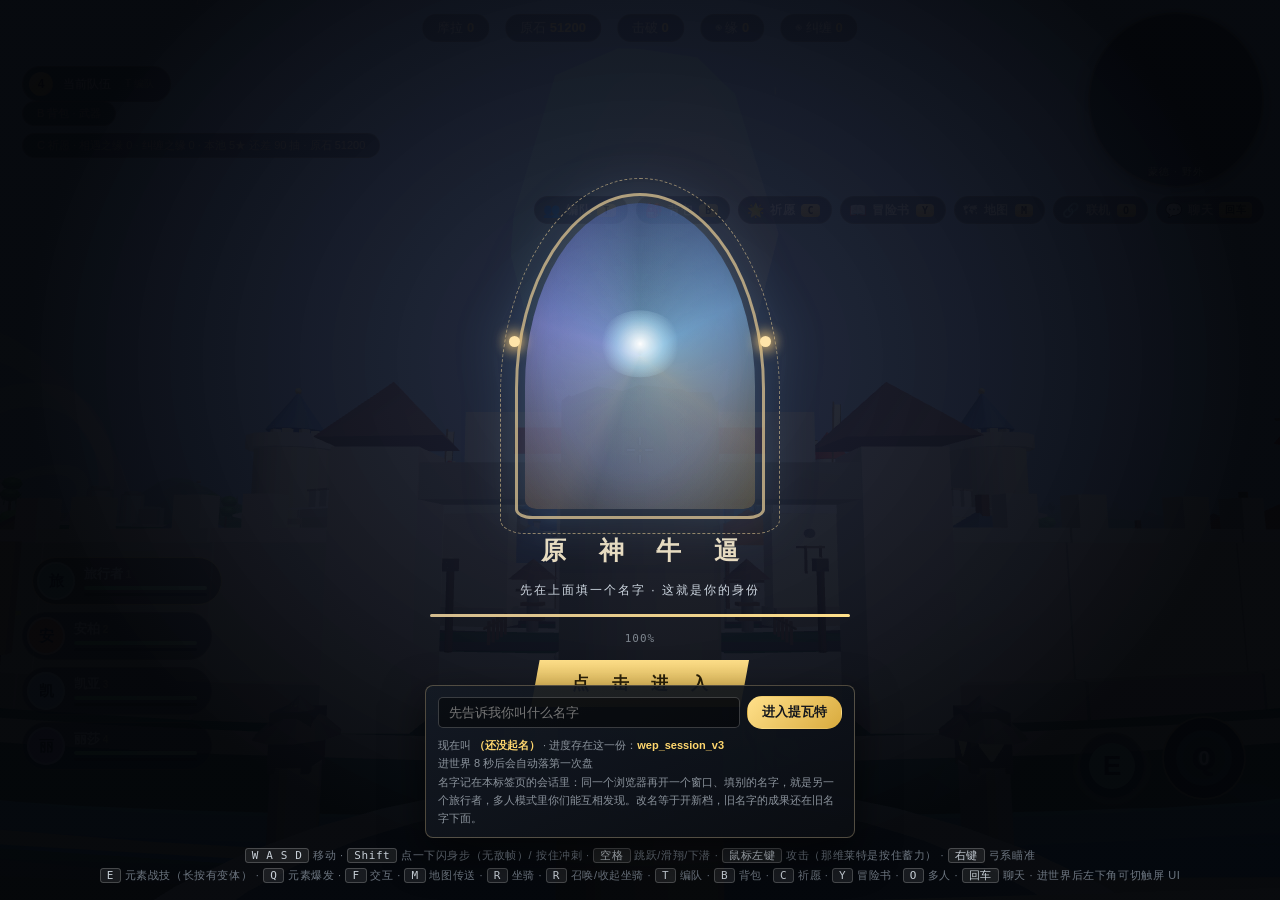
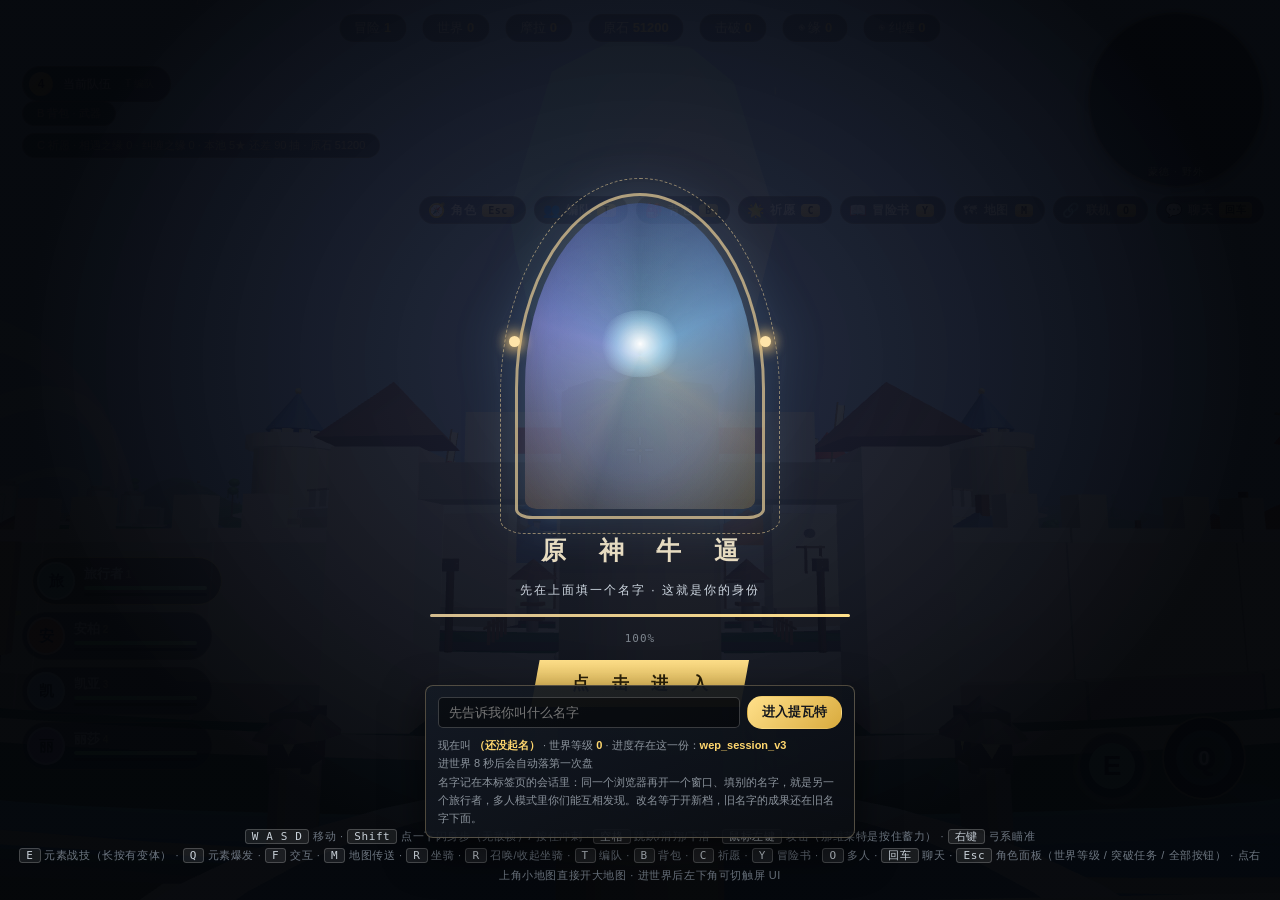
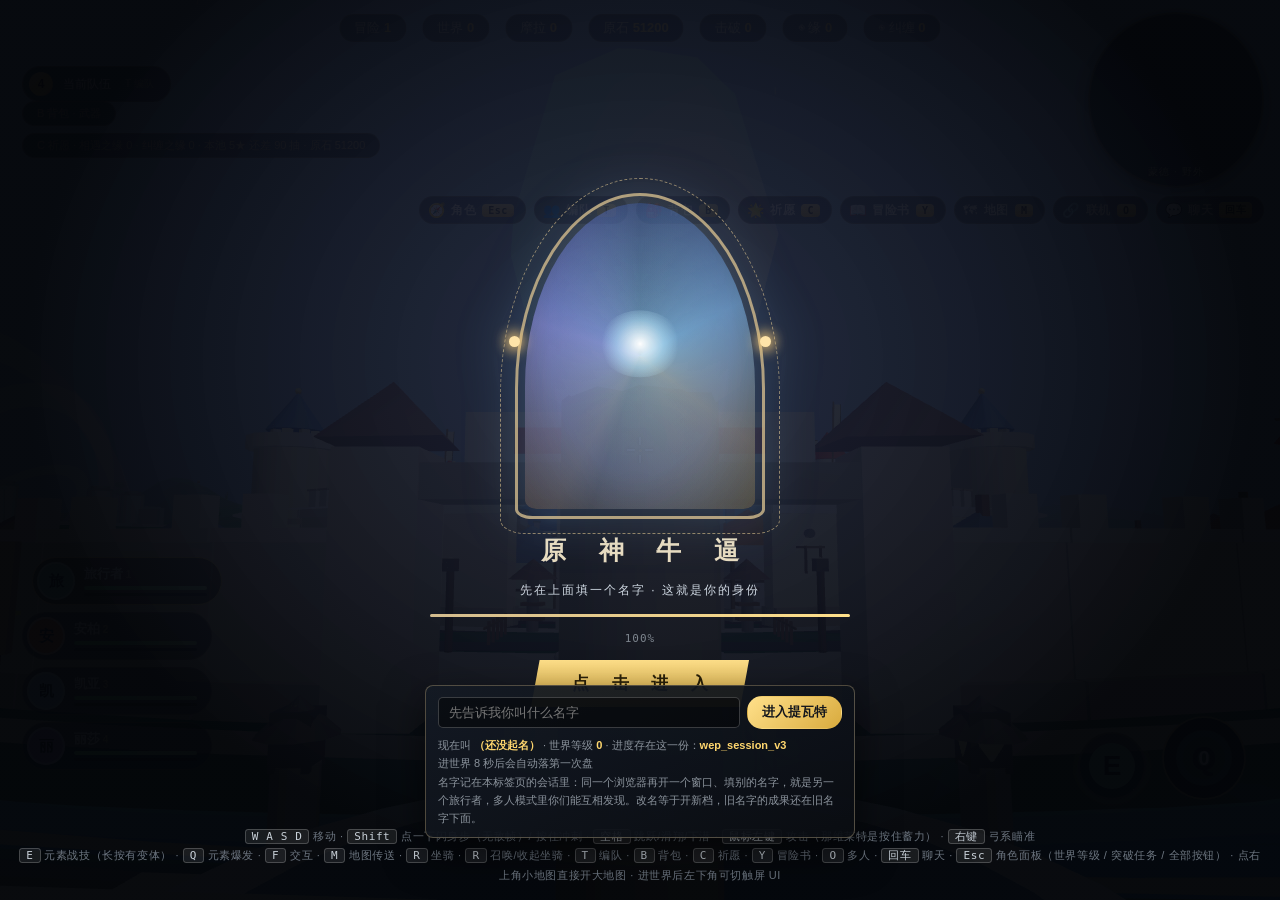
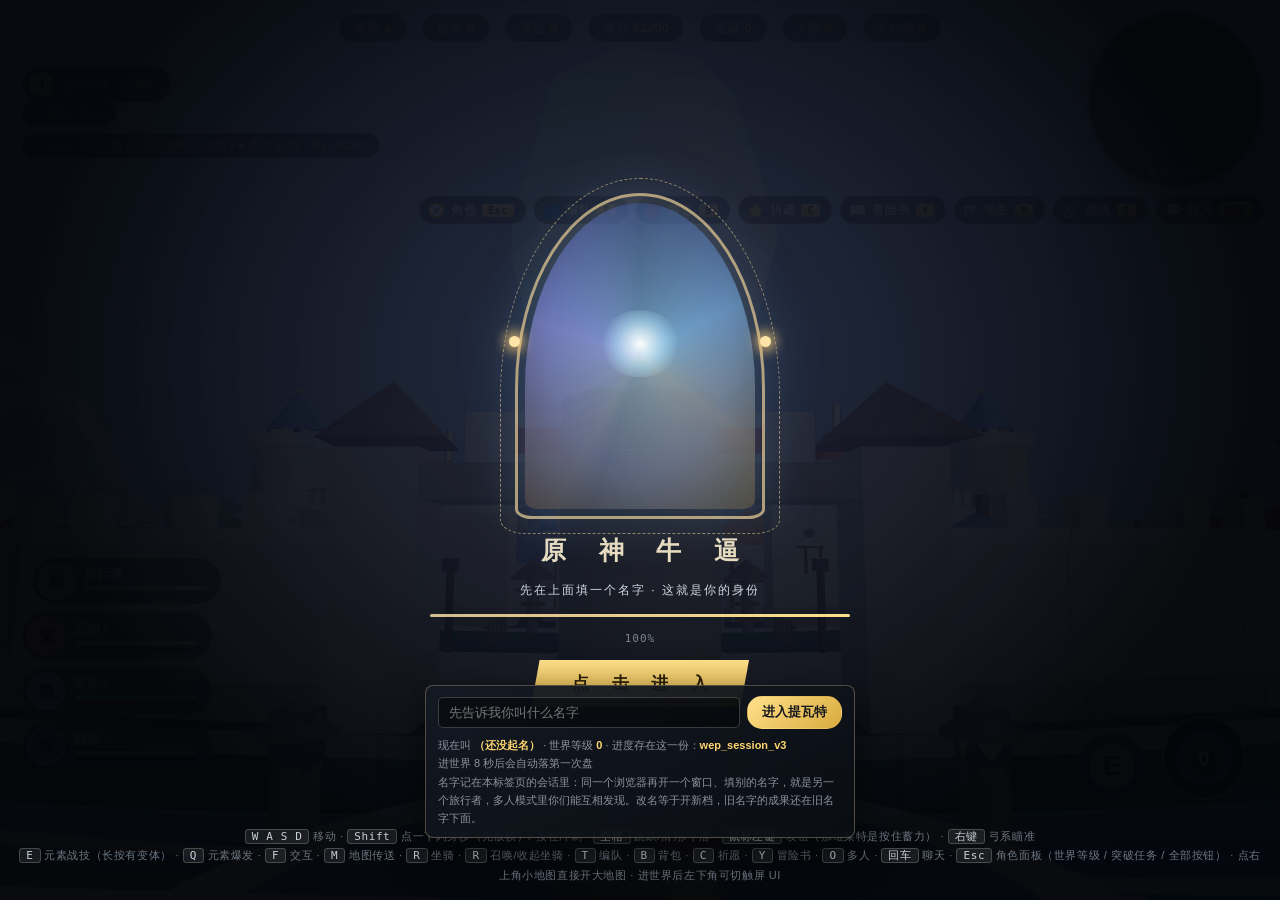
